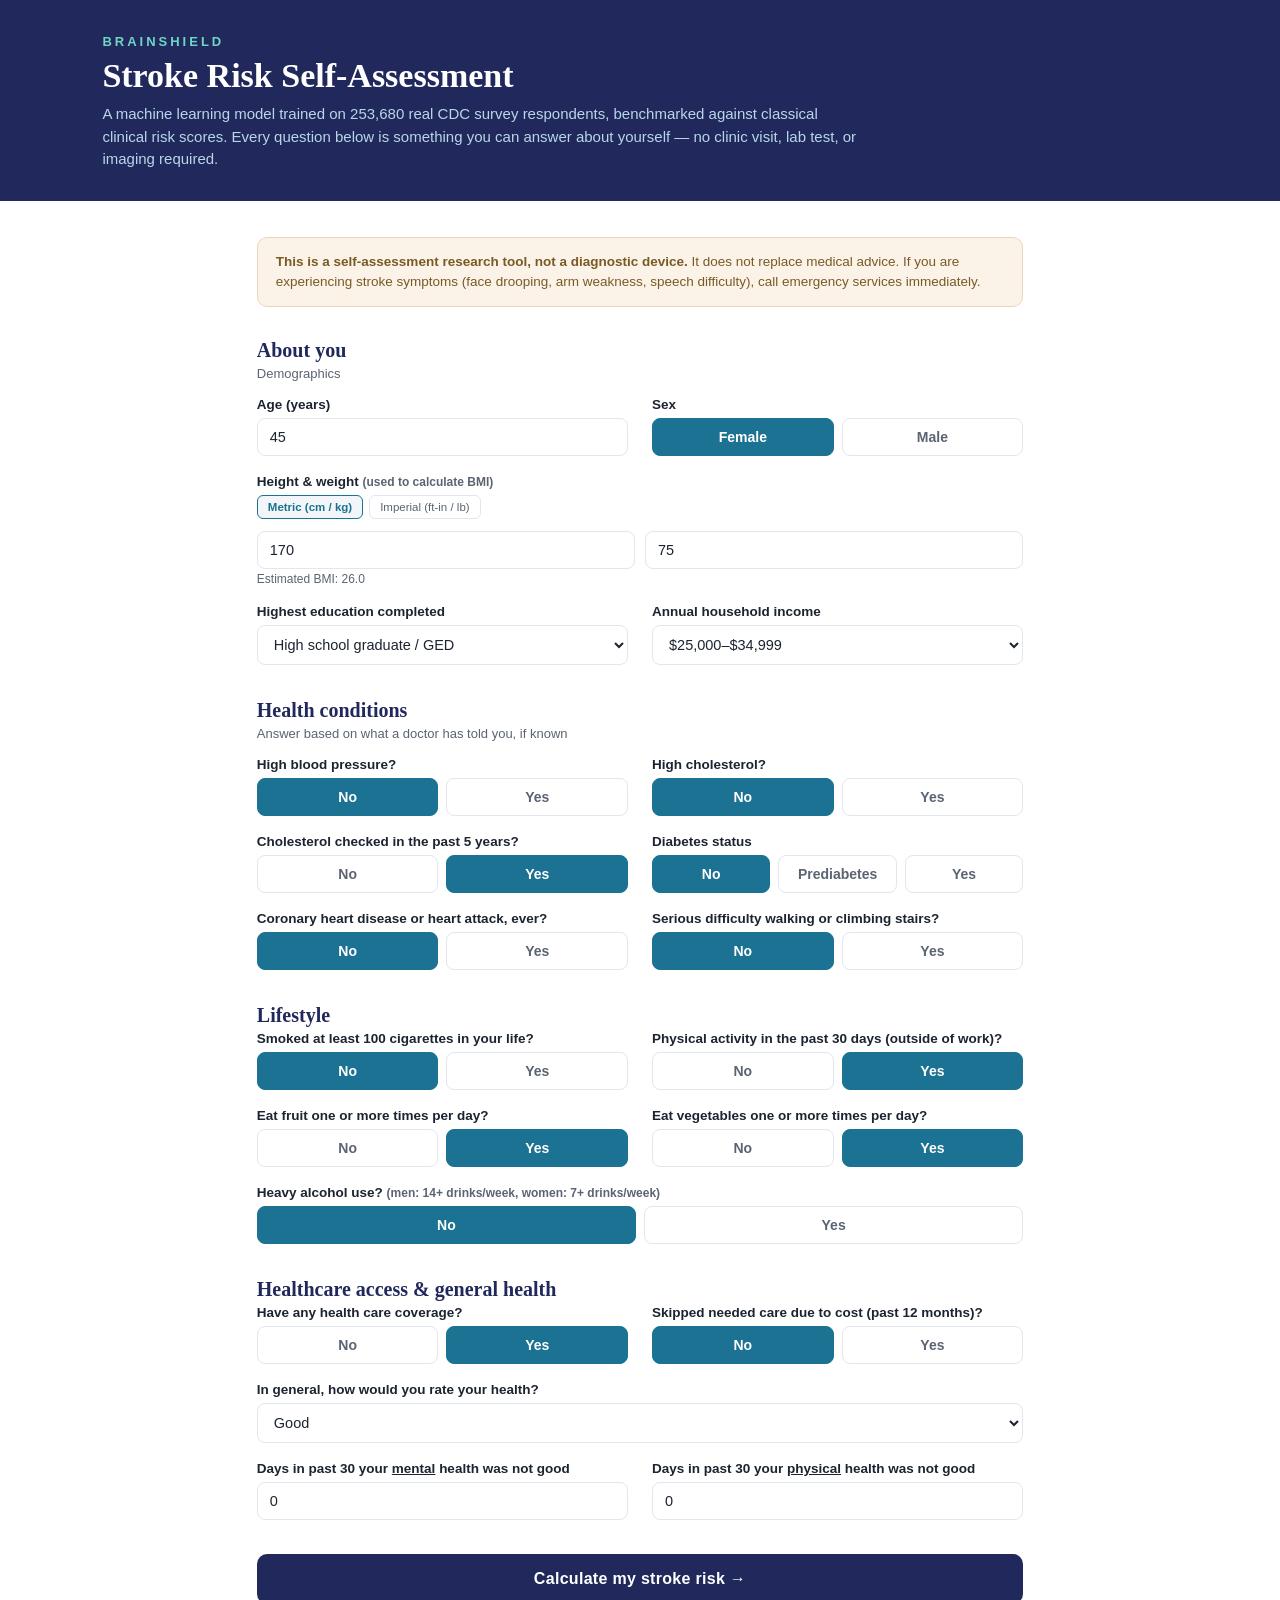
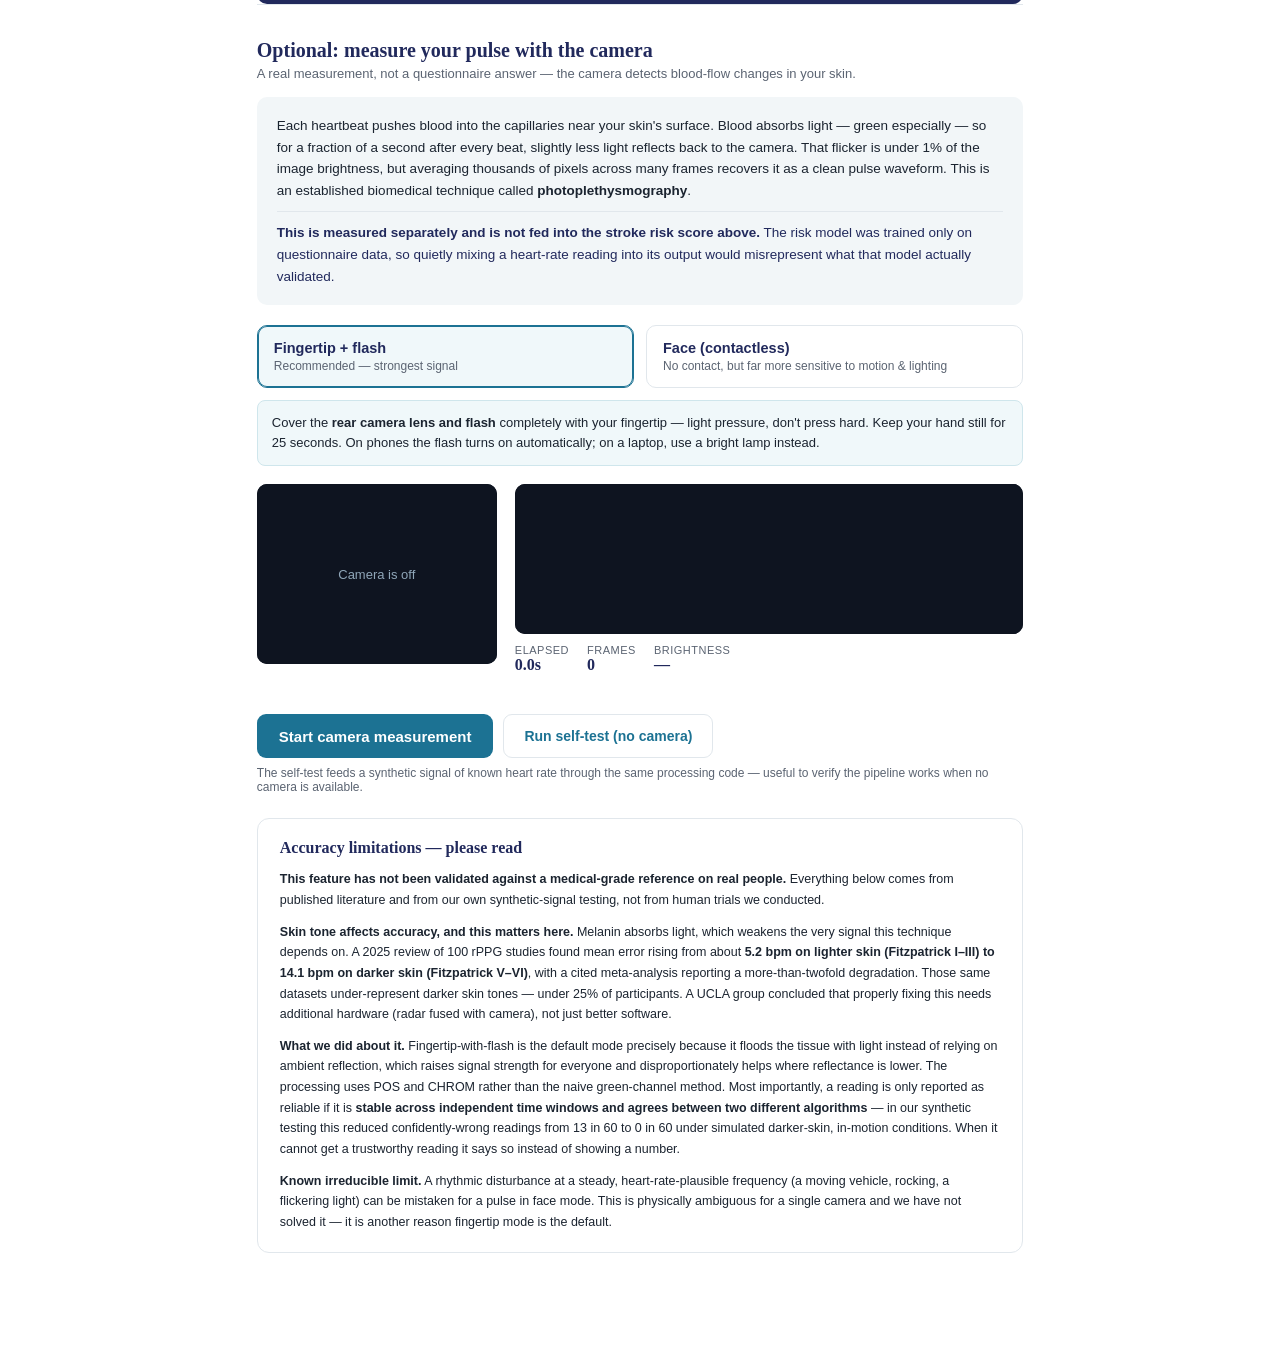
==== index.html @ fa385751 "Add stroke risk model, rPPG pulse measurement, tests and results" ====
<!DOCTYPE html>
<html lang="en">
<head>
<meta charset="UTF-8" />
<meta name="viewport" content="width=device-width, initial-scale=1.0" />
<title>BrainShield — Stroke Risk Self-Assessment</title>
<style>
  :root{
    --navy:#21295C; --blue:#065A82; --teal:#1C7293; --mint:#6FD6C5;
    --ink:#1B2430; --muted:#5B6472; --card:#F2F6F8; --white:#FFFFFF;
    --danger:#B85042; --border:#E1E7EC;
  }
  *{box-sizing:border-box;}
  body{margin:0; font-family: Calibri, "Segoe UI", Arial, sans-serif; background:var(--white); color:var(--ink);}
  header{background:var(--navy); color:var(--white); padding:34px 8vw 30px;}
  header .kicker{color:var(--mint); font-weight:700; letter-spacing:3px; font-size:13px; margin-bottom:8px;}
  header h1{font-family: Cambria, Georgia, serif; font-size:34px; margin:0 0 8px;}
  header p{color:#B9D6E8; font-size:15px; margin:0; max-width:760px; line-height:1.5;}
  main{max-width:920px; margin:0 auto; padding:36px 6vw 80px;}
  .disclaimer{background:#FBF3E8; border:1px solid #E9D6B8; color:#7A5A24; padding:14px 18px; border-radius:10px; font-size:13.5px; margin-bottom:32px; line-height:1.5;}
  .section{margin-bottom:34px;}
  .section h2{font-family: Cambria, Georgia, serif; font-size:20px; color:var(--navy); margin:0 0 4px;}
  .section .sub{color:var(--muted); font-size:13px; margin:0 0 16px;}
  .grid{display:grid; grid-template-columns:1fr 1fr; gap:18px 24px;}
  @media (max-width:640px){ .grid{grid-template-columns:1fr;} }
  .field{display:flex; flex-direction:column; gap:6px;}
  .field.full{grid-column:1 / -1;}
  label{font-size:13.5px; font-weight:700; color:var(--ink);}
  .hint{font-size:12px; color:var(--muted); margin-top:-3px;}
  input[type="number"], select{
    padding:10px 12px; border:1px solid var(--border); border-radius:8px; font-size:14.5px;
    font-family:inherit; color:var(--ink); background:var(--white);
  }
  input[type="number"]:focus, select:focus{ outline:2px solid var(--teal); outline-offset:1px; }
  .toggle{display:flex; gap:8px;}
  .toggle button{
    flex:1; padding:10px 8px; border-radius:8px; border:1px solid var(--border); background:var(--white);
    color:var(--muted); font-family:inherit; font-size:14px; font-weight:700; cursor:pointer;
  }
  .toggle button.active{ background:var(--teal); border-color:var(--teal); color:var(--white); }
  .toggle3 button{flex:1;}
  .unit-toggle{display:flex; gap:6px; margin-bottom:6px;}
  .unit-toggle button{padding:5px 10px; font-size:11.5px; border-radius:6px; border:1px solid var(--border); background:var(--white); color:var(--muted); cursor:pointer; font-family:inherit;}
  .unit-toggle button.active{background:var(--card); border-color:var(--teal); color:var(--teal); font-weight:700;}
  .row2{display:grid; grid-template-columns:1fr 1fr; gap:10px;}
  #submitBtn{
    width:100%; padding:16px; font-size:16px; font-weight:700; color:var(--white);
    background:var(--navy); border:none; border-radius:10px; cursor:pointer; font-family:inherit;
    letter-spacing:0.3px;
  }
  #submitBtn:hover{ background:#161c47; }
  #results{ display:none; margin-top:40px; }
  .result-card{ background:var(--card); border-radius:14px; padding:32px; text-align:center; }
  .result-card .risk-pct{ font-family:Cambria, Georgia, serif; font-size:60px; font-weight:700; color:var(--navy); }
  .result-card .risk-label{ font-size:14px; color:var(--muted); margin-top:-6px; }
  .risk-band{ display:inline-block; margin-top:14px; padding:6px 16px; border-radius:20px; font-size:13px; font-weight:700; }
  .compare{ display:grid; grid-template-columns:1fr 1fr; gap:16px; margin-top:26px; }
  .compare .box{ background:var(--white); border:1px solid var(--border); border-radius:10px; padding:18px; text-align:center; }
  .compare .box .val{ font-family:Cambria, Georgia, serif; font-size:28px; font-weight:700; color:var(--teal); }
  .compare .box.baseline .val{ color:var(--muted); }
  .compare .box .lbl{ font-size:12.5px; color:var(--muted); margin-top:4px; }
  .factors{ margin-top:28px; }
  .factors h3{ font-size:15px; color:var(--navy); margin-bottom:10px; }
  .factor-chip{ display:inline-block; background:var(--white); border:1px solid var(--border); border-radius:20px; padding:6px 14px; margin:0 6px 8px 0; font-size:12.5px; color:var(--ink); }
  .factor-chip.hit{ background:var(--navy); color:var(--white); border-color:var(--navy); }
  footer.note{ margin-top:26px; font-size:12px; color:var(--muted); line-height:1.6; text-align:left; }
  .model-badge{ margin-top:34px; padding:16px 18px; border-radius:10px; background:var(--white); border:1px solid var(--border); font-size:12.5px; color:var(--muted); line-height:1.6; }
  .model-badge b{ color:var(--navy); }
  .pulse-intro{ background:var(--card); border-radius:10px; padding:18px 20px; font-size:13.5px; line-height:1.6; color:var(--ink); margin-bottom:20px; }
  .pulse-intro p{ margin:0 0 10px; }
  .pulse-intro p:last-child{ margin-bottom:0; }
  .pulse-sep{ border-top:1px solid var(--border); padding-top:10px; color:var(--navy); }
  .mode-row{ display:grid; grid-template-columns:1fr 1fr; gap:12px; margin-bottom:12px; }
  @media (max-width:640px){ .mode-row{ grid-template-columns:1fr; } }
  .mode-btn{ text-align:left; padding:14px 16px; border-radius:10px; border:1px solid var(--border); background:var(--white); cursor:pointer; font-family:inherit; display:flex; flex-direction:column; gap:3px; }
  .mode-btn.active{ border-color:var(--teal); background:#F0F8FA; box-shadow:0 0 0 1px var(--teal) inset; }
  .mode-title{ font-size:14.5px; font-weight:700; color:var(--navy); }
  .mode-desc{ font-size:12px; color:var(--muted); }
  .mode-help{ background:#F0F8FA; border:1px solid #CFE6EC; border-radius:8px; padding:12px 14px; font-size:13px; line-height:1.55; color:var(--ink); margin-bottom:18px; }
  .capture-area{ display:grid; grid-template-columns:240px 1fr; gap:18px; align-items:start; margin-bottom:16px; }
  @media (max-width:700px){ .capture-area{ grid-template-columns:1fr; } }
  .cam-wrap{ position:relative; width:100%; aspect-ratio:4/3; background:#0E1420; border-radius:10px; overflow:hidden; }
  #cam{ width:100%; height:100%; object-fit:cover; display:block; }
  .cam-overlay{ position:absolute; inset:0; display:flex; align-items:center; justify-content:center; color:#8FA6B8; font-size:13px; background:#0E1420; }
  .face-guide{ position:absolute; left:50%; top:50%; transform:translate(-50%,-50%); width:58%; height:74%; border:2px dashed rgba(111,214,197,.85); border-radius:50%; display:none; pointer-events:none; }
  .capture-side{ min-width:0; }
  #wave, #resultWave{ width:100%; height:150px; background:#0E1420; border-radius:10px; display:block; }
  #resultWave{ height:160px; }
  .live-row{ display:flex; gap:18px; margin-top:10px; flex-wrap:wrap; }
  .live-stat{ display:flex; flex-direction:column; }
  .live-stat .lbl{ font-size:11px; color:var(--muted); text-transform:uppercase; letter-spacing:.5px; }
  .live-stat .val{ font-size:16px; font-weight:700; color:var(--navy); font-family:Cambria,Georgia,serif; }
  .live-warn{ margin-top:8px; font-size:12.5px; color:#96271C; min-height:16px; }
  .btn-row{ display:flex; gap:10px; flex-wrap:wrap; }
  .btn-primary{ padding:13px 22px; font-size:15px; font-weight:700; color:var(--white); background:var(--teal); border:none; border-radius:9px; cursor:pointer; font-family:inherit; }
  .btn-primary:hover{ background:#155d79; }
  .btn-ghost{ padding:13px 20px; font-size:14px; font-weight:700; color:var(--teal); background:var(--white); border:1px solid var(--border); border-radius:9px; cursor:pointer; font-family:inherit; }
  .pulse-result-card{ display:grid; grid-template-columns:230px 1fr; gap:22px; background:var(--card); border-radius:12px; padding:24px; margin-top:22px; }
  @media (max-width:700px){ .pulse-result-card{ grid-template-columns:1fr; } }
  .pr-main{ text-align:center; }
  .pr-bpm{ font-family:Cambria,Georgia,serif; font-size:56px; font-weight:700; color:var(--navy); line-height:1; }
  .pr-bpm-lbl{ font-size:12.5px; color:var(--muted); margin-top:4px; }
  .quality-badge{ display:inline-block; margin-top:12px; padding:5px 14px; border-radius:20px; font-size:12.5px; font-weight:700; }
  .qual-note{ font-size:12px; color:var(--muted); margin-top:9px; line-height:1.5; }
  .metric-grid{ display:grid; grid-template-columns:1fr 1fr 1fr; gap:12px; margin-top:14px; }
  @media (max-width:640px){ .metric-grid{ grid-template-columns:1fr 1fr; } }
  .metric{ background:var(--white); border:1px solid var(--border); border-radius:8px; padding:10px 12px; display:flex; flex-direction:column; gap:3px; }
  .mlbl{ font-size:11px; color:var(--muted); }
  .mval{ font-size:15px; font-weight:700; color:var(--navy); }
  .exp{ font-size:9.5px; background:#FDF2DC; color:#8A5A00; padding:1px 5px; border-radius:4px; font-weight:700; }
  .no-diagnosis{ margin-top:16px; background:#FBF3E8; border:1px solid #E9D6B8; color:#7A5A24; border-radius:10px; padding:14px 18px; font-size:12.5px; line-height:1.6; }
  .limitation-panel{ margin-top:24px; border:1px solid var(--border); border-radius:12px; padding:20px 22px; background:var(--white); }
  .limitation-panel h3{ font-family:Cambria,Georgia,serif; font-size:16px; color:var(--navy); margin:0 0 12px; }
  .limitation-panel p{ font-size:12.5px; line-height:1.65; color:var(--ink); margin:0 0 11px; }
  .limitation-panel p:last-child{ margin-bottom:0; }

</style>
</head>
<body>
<header>
  <div class="kicker">BRAINSHIELD</div>
  <h1>Stroke Risk Self-Assessment</h1>
  <p>A machine learning model trained on 253,680 real CDC survey respondents, benchmarked against classical clinical risk scores. Every question below is something you can answer about yourself — no clinic visit, lab test, or imaging required.</p>
</header>
<main>
  <div class="disclaimer"><b>This is a self-assessment research tool, not a diagnostic device.</b> It does not replace medical advice. If you are experiencing stroke symptoms (face drooping, arm weakness, speech difficulty), call emergency services immediately.</div>

  <form id="riskForm">

    <div class="section">
      <h2>About you</h2>
      <p class="sub">Demographics</p>
      <div class="grid">
        <div class="field">
          <label>Age (years)</label>
          <input type="number" id="ageYears" min="18" max="99" value="45" required>
        </div>
        <div class="field">
          <label>Sex</label>
          <div class="toggle" data-field="Sex">
            <button type="button" data-value="0" class="active">Female</button>
            <button type="button" data-value="1">Male</button>
          </div>
        </div>
        <div class="field full">
          <label>Height &amp; weight <span class="hint">(used to calculate BMI)</span></label>
          <div class="unit-toggle" id="unitToggle">
            <button type="button" data-unit="metric" class="active">Metric (cm / kg)</button>
            <button type="button" data-unit="imperial">Imperial (ft-in / lb)</button>
          </div>
          <div class="row2" id="metricInputs">
            <input type="number" id="heightCm" placeholder="Height (cm)" value="170" min="120" max="230">
            <input type="number" id="weightKg" placeholder="Weight (kg)" value="75" min="30" max="250">
          </div>
          <div class="row2" id="imperialInputs" style="display:none;">
            <input type="number" id="heightFt" placeholder="Height — feet" value="5" min="3" max="7">
            <input type="number" id="heightIn" placeholder="Height — inches" value="7" min="0" max="11">
          </div>
          <div class="row2" id="imperialWeightRow" style="display:none; margin-top:10px;">
            <input type="number" id="weightLb" placeholder="Weight (lb)" value="165" min="60" max="550">
            <div></div>
          </div>
          <div class="hint" id="bmiPreview">Estimated BMI: —</div>
        </div>
        <div class="field">
          <label>Highest education completed</label>
          <select id="Education">
            <option value="1">Never attended / kindergarten only</option>
            <option value="2">Grades 1–8 (elementary)</option>
            <option value="3">Grades 9–11 (some high school)</option>
            <option value="4" selected>High school graduate / GED</option>
            <option value="5">Some college / technical school</option>
            <option value="6">College graduate (4+ years)</option>
          </select>
        </div>
        <div class="field">
          <label>Annual household income</label>
          <select id="Income">
            <option value="1">Less than $10,000</option>
            <option value="2">$10,000–$14,999</option>
            <option value="3">$15,000–$19,999</option>
            <option value="4">$20,000–$24,999</option>
            <option value="5" selected>$25,000–$34,999</option>
            <option value="6">$35,000–$49,999</option>
            <option value="7">$50,000–$74,999</option>
            <option value="8">$75,000 or more</option>
          </select>
        </div>
      </div>
    </div>

    <div class="section">
      <h2>Health conditions</h2>
      <p class="sub">Answer based on what a doctor has told you, if known</p>
      <div class="grid">
        <div class="field"><label>High blood pressure?</label><div class="toggle" data-field="HighBP"><button type="button" data-value="0" class="active">No</button><button type="button" data-value="1">Yes</button></div></div>
        <div class="field"><label>High cholesterol?</label><div class="toggle" data-field="HighChol"><button type="button" data-value="0" class="active">No</button><button type="button" data-value="1">Yes</button></div></div>
        <div class="field"><label>Cholesterol checked in the past 5 years?</label><div class="toggle" data-field="CholCheck"><button type="button" data-value="0">No</button><button type="button" data-value="1" class="active">Yes</button></div></div>
        <div class="field"><label>Diabetes status</label>
          <div class="toggle toggle3" data-field="Diabetes">
            <button type="button" data-value="0" class="active">No</button>
            <button type="button" data-value="1">Prediabetes</button>
            <button type="button" data-value="2">Yes</button>
          </div>
        </div>
        <div class="field"><label>Coronary heart disease or heart attack, ever?</label><div class="toggle" data-field="HeartDiseaseorAttack"><button type="button" data-value="0" class="active">No</button><button type="button" data-value="1">Yes</button></div></div>
        <div class="field"><label>Serious difficulty walking or climbing stairs?</label><div class="toggle" data-field="DiffWalk"><button type="button" data-value="0" class="active">No</button><button type="button" data-value="1">Yes</button></div></div>
      </div>
    </div>

    <div class="section">
      <h2>Lifestyle</h2>
      <div class="grid">
        <div class="field"><label>Smoked at least 100 cigarettes in your life?</label><div class="toggle" data-field="Smoker"><button type="button" data-value="0" class="active">No</button><button type="button" data-value="1">Yes</button></div></div>
        <div class="field"><label>Physical activity in the past 30 days (outside of work)?</label><div class="toggle" data-field="PhysActivity"><button type="button" data-value="0">No</button><button type="button" data-value="1" class="active">Yes</button></div></div>
        <div class="field"><label>Eat fruit one or more times per day?</label><div class="toggle" data-field="Fruits"><button type="button" data-value="0">No</button><button type="button" data-value="1" class="active">Yes</button></div></div>
        <div class="field"><label>Eat vegetables one or more times per day?</label><div class="toggle" data-field="Veggies"><button type="button" data-value="0">No</button><button type="button" data-value="1" class="active">Yes</button></div></div>
        <div class="field full"><label>Heavy alcohol use? <span class="hint">(men: 14+ drinks/week, women: 7+ drinks/week)</span></label><div class="toggle" data-field="HvyAlcoholConsump"><button type="button" data-value="0" class="active">No</button><button type="button" data-value="1">Yes</button></div></div>
      </div>
    </div>

    <div class="section">
      <h2>Healthcare access &amp; general health</h2>
      <div class="grid">
        <div class="field"><label>Have any health care coverage?</label><div class="toggle" data-field="AnyHealthcare"><button type="button" data-value="0">No</button><button type="button" data-value="1" class="active">Yes</button></div></div>
        <div class="field"><label>Skipped needed care due to cost (past 12 months)?</label><div class="toggle" data-field="NoDocbcCost"><button type="button" data-value="0" class="active">No</button><button type="button" data-value="1">Yes</button></div></div>
        <div class="field full">
          <label>In general, how would you rate your health?</label>
          <select id="GenHlth">
            <option value="1">Excellent</option>
            <option value="2">Very good</option>
            <option value="3" selected>Good</option>
            <option value="4">Fair</option>
            <option value="5">Poor</option>
          </select>
        </div>
        <div class="field"><label>Days in past 30 your <u>mental</u> health was not good</label><input type="number" id="MentHlth" min="0" max="30" value="0"></div>
        <div class="field"><label>Days in past 30 your <u>physical</u> health was not good</label><input type="number" id="PhysHlth" min="0" max="30" value="0"></div>
      </div>
    </div>

    <button type="submit" id="submitBtn">Calculate my stroke risk →</button>
  </form>

  <div class="section" id="pulseSection" style="border-top:1px solid var(--border); padding-top:34px;">
    <h2>Optional: measure your pulse with the camera</h2>
    <p class="sub">A real measurement, not a questionnaire answer — the camera detects blood-flow changes in your skin.</p>

    <div class="pulse-intro">
      <p>Each heartbeat pushes blood into the capillaries near your skin's surface. Blood absorbs light — green especially — so for a fraction of a second after every beat, slightly less light reflects back to the camera. That flicker is under 1% of the image brightness, but averaging thousands of pixels across many frames recovers it as a clean pulse waveform. This is an established biomedical technique called <b>photoplethysmography</b>.</p>
      <p class="pulse-sep"><b>This is measured separately and is not fed into the stroke risk score above.</b> The risk model was trained only on questionnaire data, so quietly mixing a heart-rate reading into its output would misrepresent what that model actually validated.</p>
    </div>

    <div class="mode-row">
      <button type="button" class="mode-btn active" data-mode="finger">
        <span class="mode-title">Fingertip + flash</span>
        <span class="mode-desc">Recommended — strongest signal</span>
      </button>
      <button type="button" class="mode-btn" data-mode="face">
        <span class="mode-title">Face (contactless)</span>
        <span class="mode-desc">No contact, but far more sensitive to motion &amp; lighting</span>
      </button>
    </div>

    <div class="mode-help" id="modeHelp">
      Cover the <b>rear camera lens and flash</b> completely with your fingertip — light pressure, don't press hard. Keep your hand still for 25 seconds. On phones the flash turns on automatically; on a laptop, use a bright lamp instead.
    </div>

    <div class="capture-area" id="captureArea">
      <div class="cam-wrap">
        <video id="cam" playsinline muted></video>
        <div class="face-guide" id="faceGuide"></div>
        <div class="cam-overlay" id="camOverlay">Camera is off</div>
      </div>
      <div class="capture-side">
        <canvas id="wave" width="600" height="150"></canvas>
        <div class="live-row">
          <div class="live-stat"><span class="lbl">Elapsed</span><span class="val" id="elapsed">0.0s</span></div>
          <div class="live-stat"><span class="lbl">Frames</span><span class="val" id="frameCount">0</span></div>
          <div class="live-stat"><span class="lbl">Brightness</span><span class="val" id="lumaVal">—</span></div>
        </div>
        <div class="live-warn" id="liveWarn"></div>
      </div>
    </div>

    <div class="btn-row">
      <button type="button" id="startPulse" class="btn-primary">Start camera measurement</button>
      <button type="button" id="stopPulse" class="btn-ghost" style="display:none;">Cancel</button>
      <button type="button" id="selfTest" class="btn-ghost">Run self-test (no camera)</button>
    </div>
    <div class="hint" style="margin-top:8px;">The self-test feeds a synthetic signal of known heart rate through the same processing code — useful to verify the pipeline works when no camera is available.</div>

    <div id="pulseResults" style="display:none;">
      <div class="pulse-result-card">
        <div class="pr-main">
          <div class="pr-bpm" id="bpmVal">—</div>
          <div class="pr-bpm-lbl">beats per minute</div>
          <div class="quality-badge" id="qualBadge"></div>
          <div class="qual-note" id="qualNote"></div>
        </div>
        <div class="pr-detail">
          <canvas id="resultWave" width="640" height="160"></canvas>
          <div class="metric-grid">
            <div class="metric"><span class="mlbl">Signal-to-noise</span><span class="mval" id="snrVal">—</span></div>
            <div class="metric"><span class="mlbl">Stability across windows</span><span class="mval" id="stabVal">—</span></div>
            <div class="metric"><span class="mlbl">Method used</span><span class="mval" id="methodVal">—</span></div>
            <div class="metric"><span class="mlbl">Beats detected</span><span class="mval" id="beatsVal">—</span></div>
            <div class="metric"><span class="mlbl">SDNN <span class="exp">experimental</span></span><span class="mval" id="sdnnVal">—</span></div>
            <div class="metric"><span class="mlbl">RMSSD <span class="exp">experimental</span></span><span class="mval" id="rmssdVal">—</span></div>
          </div>
        </div>
      </div>

      <div class="no-diagnosis">
        <b>What this is not.</b> SDNN and RMSSD are raw beat-to-beat variability numbers, shown for transparency. They are <b>not</b> an arrhythmia or atrial-fibrillation test. Published camera-based AF detection reaching ~97% accuracy used a classifier trained and validated against ECG-confirmed diagnoses in hundreds of patients; nothing of that kind has been built or validated here, and variability has many benign causes including breathing, movement and caffeine.
      </div>
    </div>

    <div class="limitation-panel">
      <h3>Accuracy limitations — please read</h3>
      <p><b>This feature has not been validated against a medical-grade reference on real people.</b> Everything below comes from published literature and from our own synthetic-signal testing, not from human trials we conducted.</p>
      <p><b>Skin tone affects accuracy, and this matters here.</b> Melanin absorbs light, which weakens the very signal this technique depends on. A 2025 review of 100 rPPG studies found mean error rising from about <b>5.2 bpm on lighter skin (Fitzpatrick I–III) to 14.1 bpm on darker skin (Fitzpatrick V–VI)</b>, with a cited meta-analysis reporting a more-than-twofold degradation. Those same datasets under-represent darker skin tones — under 25% of participants. A UCLA group concluded that properly fixing this needs additional hardware (radar fused with camera), not just better software.</p>
      <p><b>What we did about it.</b> Fingertip-with-flash is the default mode precisely because it floods the tissue with light instead of relying on ambient reflection, which raises signal strength for everyone and disproportionately helps where reflectance is lower. The processing uses POS and CHROM rather than the naive green-channel method. Most importantly, a reading is only reported as reliable if it is <b>stable across independent time windows and agrees between two different algorithms</b> — in our synthetic testing this reduced confidently-wrong readings from 13 in 60 to 0 in 60 under simulated darker-skin, in-motion conditions. When it cannot get a trustworthy reading it says so instead of showing a number.</p>
      <p><b>Known irreducible limit.</b> A rhythmic disturbance at a steady, heart-rate-plausible frequency (a moving vehicle, rocking, a flickering light) can be mistaken for a pulse in face mode. This is physically ambiguous for a single camera and we have not solved it — it is another reason fingertip mode is the default.</p>
    </div>
  </div>


  <div id="results">
    <div class="result-card">
      <div class="risk-pct" id="riskPct">—</div>
      <div class="risk-label">estimated 5-year self-reported stroke risk</div>
      <div class="risk-band" id="riskBand"></div>

      <div class="compare">
        <div class="box baseline">
          <div class="val" id="baselineVal">—</div>
          <div class="lbl">Classical-score-style estimate<br>(Framingham/QRISK-type model)</div>
        </div>
        <div class="box">
          <div class="val" id="mlVal">—</div>
          <div class="lbl">BrainShield ML estimate<br>(calibrated, this study's model)</div>
        </div>
      </div>

      <div class="factors">
        <h3>Factors most associated with elevated risk in this model</h3>
        <div id="factorChips"></div>
      </div>
    </div>

    <div class="model-badge">
      <b>About this estimate:</b> Generated entirely in your browser — no data was sent anywhere. Model: XGBoost, isotonic-calibrated, trained and validated on CDC BRFSS 2015 (n=253,680). Test-set performance: AUROC 0.828 (95% CI 0.819–0.836) vs. 0.789 for the classical-score baseline shown above, a statistically significant improvement. This tool reflects a cross-sectional self-report association, not a clinically confirmed prospective risk calculation — see the accompanying paper for full methodology and limitations.
    </div>

    <footer class="note">BrainShield v1 — research prototype. Not for clinical use.</footer>
  </div>
</main>

<script>
const MODEL = {"feature_order": ["HeartDiseaseorAttack", "HighBP", "HighChol", "CholCheck", "BMI", "Smoker", "Diabetes", "PhysActivity", "Fruits", "Veggies", "HvyAlcoholConsump", "AnyHealthcare", "NoDocbcCost", "GenHlth", "MentHlth", "PhysHlth", "DiffWalk", "Sex", "Age", "Education", "Income"], "n_trees": 400, "base_margin": -3.1632220045563435, "trees": [{"nodeid": 0, "depth": 0, "split": "HeartDiseaseorAttack", "split_condition": 1, "yes": 1, "no": 2, "missing": 2, "children": [{"nodeid": 1, "depth": 1, "split": "DiffWalk", "split_condition": 1, "yes": 3, "no": 4, "missing": 4, "children": [{"nodeid": 3, "depth": 2, "split": "Age", "split_condition": 11, "yes": 7, "no": 8, "missing": 8, "children": [{"nodeid": 7, "depth": 3, "split": "GenHlth", "split_condition": 4, "yes": 15, "no": 16, "missing": 16, "children": [{"nodeid": 15, "depth": 4, "split": "Age", "split_condition": 9, "yes": 31, "no": 32, "missing": 32, "children": [{"nodeid": 31, "leaf": -0.0428855903}, {"nodeid": 32, "leaf": -0.0282339733}]}, {"nodeid": 16, "depth": 4, "split": "Age", "split_condition": 9, "yes": 33, "no": 34, "missing": 34, "children": [{"nodeid": 33, "leaf": -0.0154252695}, {"nodeid": 34, "leaf": 0.0288647655}]}]}, {"nodeid": 8, "depth": 3, "split": "GenHlth", "split_condition": 3, "yes": 17, "no": 18, "missing": 18, "children": [{"nodeid": 17, "depth": 4, "split": "Diabetes", "split_condition": 1, "yes": 35, "no": 36, "missing": 36, "children": [{"nodeid": 35, "leaf": -0.0137620447}, {"nodeid": 36, "leaf": 0.017558651}]}, {"nodeid": 18, "depth": 4, "split": "GenHlth", "split_condition": 4, "yes": 37, "no": 38, "missing": 38, "children": [{"nodeid": 37, "leaf": 0.0192328338}, {"nodeid": 38, "leaf": 0.062060874}]}]}]}, {"nodeid": 4, "depth": 2, "split": "GenHlth", "split_condition": 4, "yes": 9, "no": 10, "missing": 10, "children": [{"nodeid": 9, "depth": 3, "split": "Age", "split_condition": 12, "yes": 19, "no": 20, "missing": 20, "children": [{"nodeid": 19, "depth": 4, "split": "Income", "split_condition": 6, "yes": 39, "no": 40, "missing": 40, "children": [{"nodeid": 39, "leaf": 0.0249690115}, {"nodeid": 40, "leaf": -0.003421342}]}, {"nodeid": 20, "depth": 4, "split": "GenHlth", "split_condition": 3, "yes": 41, "no": 42, "missing": 42, "children": [{"nodeid": 41, "leaf": 0.0373855606}, {"nodeid": 42, "leaf": 0.0661002994}]}]}, {"nodeid": 10, "depth": 3, "split": "Age", "split_condition": 11, "yes": 21, "no": 22, "missing": 22, "children": [{"nodeid": 21, "depth": 4, "split": "Diabetes", "split_condition": 2, "yes": 43, "no": 44, "missing": 44, "children": [{"nodeid": 43, "leaf": 0.0529335402}, {"nodeid": 44, "leaf": 0.0861005113}]}, {"nodeid": 22, "depth": 4, "split": "BMI", "split_condition": 24, "yes": 45, "no": 46, "missing": 46, "children": [{"nodeid": 45, "leaf": 0.189805284}, {"nodeid": 46, "leaf": 0.10690929}]}]}]}]}, {"nodeid": 2, "depth": 1, "split": "DiffWalk", "split_condition": 1, "yes": 5, "no": 6, "missing": 6, "children": [{"nodeid": 5, "depth": 2, "split": "GenHlth", "split_condition": 4, "yes": 11, "no": 12, "missing": 12, "children": [{"nodeid": 11, "depth": 3, "split": "Income", "split_condition": 5, "yes": 23, "no": 24, "missing": 24, "children": [{"nodeid": 23, "depth": 4, "split": "GenHlth", "split_condition": 3, "yes": 47, "no": 48, "missing": 48, "children": [{"nodeid": 47, "leaf": 0.0422643125}, {"nodeid": 48, "leaf": 0.169107229}]}, {"nodeid": 24, "depth": 4, "split": "Age", "split_condition": 12, "yes": 49, "no": 50, "missing": 50, "children": [{"nodeid": 49, "leaf": 0.0337615535}, {"nodeid": 50, "leaf": 0.0892503932}]}]}, {"nodeid": 12, "depth": 3, "split": "BMI", "split_condition": 29, "yes": 25, "no": 26, "missing": 26, "children": [{"nodeid": 25, "depth": 4, "split": "Age", "split_condition": 9, "yes": 51, "no": 52, "missing": 52, "children": [{"nodeid": 51, "leaf": 0.104169689}, {"nodeid": 52, "leaf": 0.213356093}]}, {"nodeid": 26, "depth": 4, "split": "Income", "split_condition": 5, "yes": 53, "no": 54, "missing": 54, "children": [{"nodeid": 53, "leaf": 0.176488772}, {"nodeid": 54, "leaf": 0.0833649114}]}]}]}, {"nodeid": 6, "depth": 2, "split": "GenHlth", "split_condition": 5, "yes": 13, "no": 14, "missing": 14, "children": [{"nodeid": 13, "depth": 3, "split": "Income", "split_condition": 6, "yes": 27, "no": 28, "missing": 28, "children": [{"nodeid": 27, "depth": 4, "split": "BMI", "split_condition": 29, "yes": 55, "no": 56, "missing": 56, "children": [{"nodeid": 55, "leaf": 0.289234132}, {"nodeid": 56, "leaf": 0.219374329}]}, {"nodeid": 28, "depth": 4, "split": "BMI", "split_condition": 29, "yes": 57, "no": 58, "missing": 58, "children": [{"nodeid": 57, "leaf": 0.209561989}, {"nodeid": 58, "leaf": 0.136348352}]}]}, {"nodeid": 14, "depth": 3, "split": "BMI", "split_condition": 54, "yes": 29, "no": 30, "missing": 30, "children": [{"nodeid": 29, "depth": 4, "split": "Diabetes", "split_condition": 2, "yes": 59, "no": 60, "missing": 60, "children": [{"nodeid": 59, "leaf": 0.273812443}, {"nodeid": 60, "leaf": 0.365919828}]}, {"nodeid": 30, "leaf": -0.00136447512}]}]}]}]}, {"nodeid": 0, "depth": 0, "split": "DiffWalk", "split_condition": 1, "yes": 1, "no": 2, "missing": 2, "children": [{"nodeid": 1, "depth": 1, "split": "Age", "split_condition": 10, "yes": 3, "no": 4, "missing": 4, "children": [{"nodeid": 3, "depth": 2, "split": "GenHlth", "split_condition": 4, "yes": 7, "no": 8, "missing": 8, "children": [{"nodeid": 7, "depth": 3, "split": "HighBP", "split_condition": 1, "yes": 15, "no": 16, "missing": 16, "children": [{"nodeid": 15, "depth": 4, "split": "Age", "split_condition": 6, "yes": 31, "no": 32, "missing": 32, "children": [{"nodeid": 31, "leaf": -0.0475969017}, {"nodeid": 32, "leaf": -0.0412389599}]}, {"nodeid": 16, "depth": 4, "split": "Income", "split_condition": 4, "yes": 33, "no": 34, "missing": 34, "children": [{"nodeid": 33, "leaf": 0.0213294141}, {"nodeid": 34, "leaf": -0.0272990018}]}]}, {"nodeid": 8, "depth": 3, "split": "HighBP", "split_condition": 1, "yes": 17, "no": 18, "missing": 18, "children": [{"nodeid": 17, "depth": 4, "split": "PhysHlth", "split_condition": 3, "yes": 35, "no": 36, "missing": 36, "children": [{"nodeid": 35, "leaf": -0.0397382565}, {"nodeid": 36, "leaf": 0.00371060567}]}, {"nodeid": 18, "depth": 4, "split": "Income", "split_condition": 5, "yes": 37, "no": 38, "missing": 38, "children": [{"nodeid": 37, "leaf": 0.066454716}, {"nodeid": 38, "leaf": 0.00658727949}]}]}]}, {"nodeid": 4, "depth": 2, "split": "GenHlth", "split_condition": 4, "yes": 9, "no": 10, "missing": 10, "children": [{"nodeid": 9, "depth": 3, "split": "GenHlth", "split_condition": 3, "yes": 19, "no": 20, "missing": 20, "children": [{"nodeid": 19, "depth": 4, "split": "Age", "split_condition": 12, "yes": 39, "no": 40, "missing": 40, "children": [{"nodeid": 39, "leaf": -0.0240239892}, {"nodeid": 40, "leaf": 0.00807221979}]}, {"nodeid": 20, "depth": 4, "split": "HighChol", "split_condition": 1, "yes": 41, "no": 42, "missing": 42, "children": [{"nodeid": 41, "leaf": 0.0080995271}, {"nodeid": 42, "leaf": 0.0363876335}]}]}, {"nodeid": 10, "depth": 3, "split": "HighChol", "split_condition": 1, "yes": 21, "no": 22, "missing": 22, "children": [{"nodeid": 21, "depth": 4, "split": "Age", "split_condition": 12, "yes": 43, "no": 44, "missing": 44, "children": [{"nodeid": 43, "leaf": 0.0321591869}, {"nodeid": 44, "leaf": 0.0834759101}]}, {"nodeid": 22, "depth": 4, "split": "GenHlth", "split_condition": 5, "yes": 45, "no": 46, "missing": 46, "children": [{"nodeid": 45, "leaf": 0.086965248}, {"nodeid": 46, "leaf": 0.149334595}]}]}]}]}, {"nodeid": 2, "depth": 1, "split": "GenHlth", "split_condition": 4, "yes": 5, "no": 6, "missing": 6, "children": [{"nodeid": 5, "depth": 2, "split": "HighBP", "split_condition": 1, "yes": 11, "no": 12, "missing": 12, "children": [{"nodeid": 11, "depth": 3, "split": "Age", "split_condition": 10, "yes": 23, "no": 24, "missing": 24, "children": [{"nodeid": 23, "depth": 4, "split": "GenHlth", "split_condition": 3, "yes": 47, "no": 48, "missing": 48, "children": [{"nodeid": 47, "leaf": -0.0293143373}, {"nodeid": 48, "leaf": -0.00166900642}]}, {"nodeid": 24, "depth": 4, "split": "Income", "split_condition": 7, "yes": 49, "no": 50, "missing": 50, "children": [{"nodeid": 49, "leaf": 0.0459018499}, {"nodeid": 50, "leaf": 1.65064466e-05}]}]}, {"nodeid": 12, "depth": 3, "split": "Income", "split_condition": 4, "yes": 25, "no": 26, "missing": 26, "children": [{"nodeid": 25, "depth": 4, "split": "Age", "split_condition": 9, "yes": 51, "no": 52, "missing": 52, "children": [{"nodeid": 51, "leaf": 0.0574473217}, {"nodeid": 52, "leaf": 0.11200022}]}, {"nodeid": 26, "depth": 4, "split": "Age", "split_condition": 13, "yes": 53, "no": 54, "missing": 54, "children": [{"nodeid": 53, "leaf": 0.0374231562}, {"nodeid": 54, "leaf": 0.0907101035}]}]}]}, {"nodeid": 6, "depth": 2, "split": "HighBP", "split_condition": 1, "yes": 13, "no": 14, "missing": 14, "children": [{"nodeid": 13, "depth": 3, "split": "Age", "split_condition": 8, "yes": 27, "no": 28, "missing": 28, "children": [{"nodeid": 27, "depth": 4, "split": "HighChol", "split_condition": 1, "yes": 55, "no": 56, "missing": 56, "children": [{"nodeid": 55, "leaf": 0.0153693184}, {"nodeid": 56, "leaf": 0.0426312201}]}, {"nodeid": 28, "depth": 4, "split": "Income", "split_condition": 6, "yes": 57, "no": 58, "missing": 58, "children": [{"nodeid": 57, "leaf": 0.0898534283}, {"nodeid": 58, "leaf": 0.0501114838}]}]}, {"nodeid": 14, "depth": 3, "split": "HighChol", "split_condition": 1, "yes": 29, "no": 30, "missing": 30, "children": [{"nodeid": 29, "depth": 4, "split": "Age", "split_condition": 11, "yes": 59, "no": 60, "missing": 60, "children": [{"nodeid": 59, "leaf": 0.0719501376}, {"nodeid": 60, "leaf": 0.130718201}]}, {"nodeid": 30, "depth": 4, "split": "GenHlth", "split_condition": 5, "yes": 61, "no": 62, "missing": 62, "children": [{"nodeid": 61, "leaf": 0.128144562}, {"nodeid": 62, "leaf": 0.186515406}]}]}]}]}]}, {"nodeid": 0, "depth": 0, "split": "DiffWalk", "split_condition": 1, "yes": 1, "no": 2, "missing": 2, "children": [{"nodeid": 1, "depth": 1, "split": "HighBP", "split_condition": 1, "yes": 3, "no": 4, "missing": 4, "children": [{"nodeid": 3, "depth": 2, "split": "Age", "split_condition": 12, "yes": 7, "no": 8, "missing": 8, "children": [{"nodeid": 7, "depth": 3, "split": "GenHlth", "split_condition": 4, "yes": 15, "no": 16, "missing": 16, "children": [{"nodeid": 15, "depth": 4, "split": "Age", "split_condition": 10, "yes": 31, "no": 32, "missing": 32, "children": [{"nodeid": 31, "leaf": -0.0439640246}, {"nodeid": 32, "leaf": -0.0271883402}]}, {"nodeid": 16, "depth": 4, "split": "PhysHlth", "split_condition": 19, "yes": 33, "no": 34, "missing": 34, "children": [{"nodeid": 33, "leaf": -0.0191895124}, {"nodeid": 34, "leaf": 0.0366983674}]}]}, {"nodeid": 8, "depth": 3, "split": "GenHlth", "split_condition": 3, "yes": 17, "no": 18, "missing": 18, "children": [{"nodeid": 17, "depth": 4, "split": "MentHlth", "split_condition": 1, "yes": 35, "no": 36, "missing": 36, "children": [{"nodeid": 35, "leaf": -0.0151268337}, {"nodeid": 36, "leaf": 0.0125152962}]}, {"nodeid": 18, "depth": 4, "split": "PhysHlth", "split_condition": 6, "yes": 37, "no": 38, "missing": 38, "children": [{"nodeid": 37, "leaf": 0.0255734604}, {"nodeid": 38, "leaf": 0.0886273608}]}]}]}, {"nodeid": 4, "depth": 2, "split": "GenHlth", "split_condition": 4, "yes": 9, "no": 10, "missing": 10, "children": [{"nodeid": 9, "depth": 3, "split": "Age", "split_condition": 11, "yes": 19, "no": 20, "missing": 20, "children": [{"nodeid": 19, "depth": 4, "split": "Income", "split_condition": 4, "yes": 39, "no": 40, "missing": 40, "children": [{"nodeid": 39, "leaf": 0.0254589319}, {"nodeid": 40, "leaf": -0.0214068126}]}, {"nodeid": 20, "depth": 4, "split": "PhysHlth", "split_condition": 5, "yes": 41, "no": 42, "missing": 42, "children": [{"nodeid": 41, "leaf": 0.0187577214}, {"nodeid": 42, "leaf": 0.0622984953}]}]}, {"nodeid": 10, "depth": 3, "split": "Age", "split_condition": 9, "yes": 21, "no": 22, "missing": 22, "children": [{"nodeid": 21, "depth": 4, "split": "Income", "split_condition": 5, "yes": 43, "no": 44, "missing": 44, "children": [{"nodeid": 43, "leaf": 0.0497498326}, {"nodeid": 44, "leaf": -0.00350089814}]}, {"nodeid": 22, "depth": 4, "split": "PhysHlth", "split_condition": 11, "yes": 45, "no": 46, "missing": 46, "children": [{"nodeid": 45, "leaf": 0.0682959184}, {"nodeid": 46, "leaf": 0.10709729}]}]}]}]}, {"nodeid": 2, "depth": 1, "split": "GenHlth", "split_condition": 4, "yes": 5, "no": 6, "missing": 6, "children": [{"nodeid": 5, "depth": 2, "split": "HighBP", "split_condition": 1, "yes": 11, "no": 12, "missing": 12, "children": [{"nodeid": 11, "depth": 3, "split": "Age", "split_condition": 8, "yes": 23, "no": 24, "missing": 24, "children": [{"nodeid": 23, "depth": 4, "split": "GenHlth", "split_condition": 3, "yes": 47, "no": 48, "missing": 48, "children": [{"nodeid": 47, "leaf": -0.0393687002}, {"nodeid": 48, "leaf": -0.0132977786}]}, {"nodeid": 24, "depth": 4, "split": "Diabetes", "split_condition": 2, "yes": 49, "no": 50, "missing": 50, "children": [{"nodeid": 49, "leaf": 0.013764468}, {"nodeid": 50, "leaf": 0.0688814223}]}]}, {"nodeid": 12, "depth": 3, "split": "Income", "split_condition": 4, "yes": 25, "no": 26, "missing": 26, "children": [{"nodeid": 25, "depth": 4, "split": "Age", "split_condition": 9, "yes": 51, "no": 52, "missing": 52, "children": [{"nodeid": 51, "leaf": 0.0609965213}, {"nodeid": 52, "leaf": 0.100446396}]}, {"nodeid": 26, "depth": 4, "split": "Education", "split_condition": 4, "yes": 53, "no": 54, "missing": 54, "children": [{"nodeid": 53, "leaf": 0.114459418}, {"nodeid": 54, "leaf": 0.0424700193}]}]}]}, {"nodeid": 6, "depth": 2, "split": "HighChol", "split_condition": 1, "yes": 13, "no": 14, "missing": 14, "children": [{"nodeid": 13, "depth": 3, "split": "Age", "split_condition": 12, "yes": 27, "no": 28, "missing": 28, "children": [{"nodeid": 27, "depth": 4, "split": "HighBP", "split_condition": 1, "yes": 55, "no": 56, "missing": 56, "children": [{"nodeid": 55, "leaf": 0.0309586879}, {"nodeid": 56, "leaf": 0.0666934475}]}, {"nodeid": 28, "depth": 4, "split": "HighBP", "split_condition": 1, "yes": 57, "no": 58, "missing": 58, "children": [{"nodeid": 57, "leaf": 0.0744117275}, {"nodeid": 58, "leaf": 0.125362501}]}]}, {"nodeid": 14, "depth": 3, "split": "HighBP", "split_condition": 1, "yes": 29, "no": 30, "missing": 30, "children": [{"nodeid": 29, "depth": 4, "split": "Age", "split_condition": 8, "yes": 59, "no": 60, "missing": 60, "children": [{"nodeid": 59, "leaf": 0.0407627784}, {"nodeid": 60, "leaf": 0.0904238522}]}, {"nodeid": 30, "depth": 4, "split": "GenHlth", "split_condition": 5, "yes": 61, "no": 62, "missing": 62, "children": [{"nodeid": 61, "leaf": 0.109517209}, {"nodeid": 62, "leaf": 0.152350828}]}]}]}]}]}, {"nodeid": 0, "depth": 0, "split": "HeartDiseaseorAttack", "split_condition": 1, "yes": 1, "no": 2, "missing": 2, "children": [{"nodeid": 1, "depth": 1, "split": "DiffWalk", "split_condition": 1, "yes": 3, "no": 4, "missing": 4, "children": [{"nodeid": 3, "depth": 2, "split": "HighBP", "split_condition": 1, "yes": 7, "no": 8, "missing": 8, "children": [{"nodeid": 7, "depth": 3, "split": "Age", "split_condition": 11, "yes": 15, "no": 16, "missing": 16, "children": [{"nodeid": 15, "depth": 4, "split": "PhysHlth", "split_condition": 20, "yes": 31, "no": 32, "missing": 32, "children": [{"nodeid": 31, "leaf": -0.0425259285}, {"nodeid": 32, "leaf": -0.0129293073}]}, {"nodeid": 16, "depth": 4, "split": "PhysHlth", "split_condition": 4, "yes": 33, "no": 34, "missing": 34, "children": [{"nodeid": 33, "leaf": -0.0186850354}, {"nodeid": 34, "leaf": 0.00845088996}]}]}, {"nodeid": 8, "depth": 3, "split": "Age", "split_condition": 11, "yes": 17, "no": 18, "missing": 18, "children": [{"nodeid": 17, "depth": 4, "split": "Income", "split_condition": 6, "yes": 35, "no": 36, "missing": 36, "children": [{"nodeid": 35, "leaf": 0.006670353}, {"nodeid": 36, "leaf": -0.0256947428}]}, {"nodeid": 18, "depth": 4, "split": "HighChol", "split_condition": 1, "yes": 37, "no": 38, "missing": 38, "children": [{"nodeid": 37, "leaf": 0.00338725303}, {"nodeid": 38, "leaf": 0.0292814858}]}]}]}, {"nodeid": 4, "depth": 2, "split": "HighBP", "split_condition": 1, "yes": 9, "no": 10, "missing": 10, "children": [{"nodeid": 9, "depth": 3, "split": "PhysHlth", "split_condition": 26, "yes": 19, "no": 20, "missing": 20, "children": [{"nodeid": 19, "depth": 4, "split": "Age", "split_condition": 8, "yes": 39, "no": 40, "missing": 40, "children": [{"nodeid": 39, "leaf": -0.0161498617}, {"nodeid": 40, "leaf": 0.0141726835}]}, {"nodeid": 20, "depth": 4, "split": "MentHlth", "split_condition": 19, "yes": 41, "no": 42, "missing": 42, "children": [{"nodeid": 41, "leaf": 0.0231973808}, {"nodeid": 42, "leaf": 0.052859664}]}]}, {"nodeid": 10, "depth": 3, "split": "Income", "split_condition": 5, "yes": 21, "no": 22, "missing": 22, "children": [{"nodeid": 21, "depth": 4, "split": "Age", "split_condition": 7, "yes": 43, "no": 44, "missing": 44, "children": [{"nodeid": 43, "leaf": 0.0207240097}, {"nodeid": 44, "leaf": 0.068006739}]}, {"nodeid": 22, "depth": 4, "split": "Age", "split_condition": 11, "yes": 45, "no": 46, "missing": 46, "children": [{"nodeid": 45, "leaf": 0.0143142138}, {"nodeid": 46, "leaf": 0.0553853214}]}]}]}]}, {"nodeid": 2, "depth": 1, "split": "DiffWalk", "split_condition": 1, "yes": 5, "no": 6, "missing": 6, "children": [{"nodeid": 5, "depth": 2, "split": "Income", "split_condition": 5, "yes": 11, "no": 12, "missing": 12, "children": [{"nodeid": 11, "depth": 3, "split": "PhysHlth", "split_condition": 15, "yes": 23, "no": 24, "missing": 24, "children": [{"nodeid": 23, "depth": 4, "split": "Income", "split_condition": 3, "yes": 47, "no": 48, "missing": 48, "children": [{"nodeid": 47, "leaf": 0.124488927}, {"nodeid": 48, "leaf": 0.0828848183}]}, {"nodeid": 24, "depth": 4, "split": "Education", "split_condition": 3, "yes": 49, "no": 50, "missing": 50, "children": [{"nodeid": 49, "leaf": 0.044523295}, {"nodeid": 50, "leaf": 0.198811322}]}]}, {"nodeid": 12, "depth": 3, "split": "Income", "split_condition": 7, "yes": 25, "no": 26, "missing": 26, "children": [{"nodeid": 25, "depth": 4, "split": "Age", "split_condition": 8, "yes": 51, "no": 52, "missing": 52, "children": [{"nodeid": 51, "leaf": 0.130495593}, {"nodeid": 52, "leaf": 0.0724484101}]}, {"nodeid": 26, "depth": 4, "split": "Age", "split_condition": 12, "yes": 53, "no": 54, "missing": 54, "children": [{"nodeid": 53, "leaf": 0.0343112014}, {"nodeid": 54, "leaf": 0.0767549202}]}]}]}, {"nodeid": 6, "depth": 2, "split": "Income", "split_condition": 4, "yes": 13, "no": 14, "missing": 14, "children": [{"nodeid": 13, "depth": 3, "split": "Education", "split_condition": 6, "yes": 27, "no": 28, "missing": 28, "children": [{"nodeid": 27, "depth": 4, "split": "MentHlth", "split_condition": 4, "yes": 55, "no": 56, "missing": 56, "children": [{"nodeid": 55, "leaf": 0.15731506}, {"nodeid": 56, "leaf": 0.197632}]}, {"nodeid": 28, "depth": 4, "split": "Age", "split_condition": 13, "yes": 57, "no": 58, "missing": 58, "children": [{"nodeid": 57, "leaf": 0.126570448}, {"nodeid": 58, "leaf": 0.0152623076}]}]}, {"nodeid": 14, "depth": 3, "split": "PhysHlth", "split_condition": 22, "yes": 29, "no": 30, "missing": 30, "children": [{"nodeid": 29, "depth": 4, "split": "HighBP", "split_condition": 1, "yes": 59, "no": 60, "missing": 60, "children": [{"nodeid": 59, "leaf": 0.0772572905}, {"nodeid": 60, "leaf": 0.120679133}]}, {"nodeid": 30, "leaf": 0.14946413}]}]}]}]}, {"nodeid": 0, "depth": 0, "split": "HeartDiseaseorAttack", "split_condition": 1, "yes": 1, "no": 2, "missing": 2, "children": [{"nodeid": 1, "depth": 1, "split": "DiffWalk", "split_condition": 1, "yes": 3, "no": 4, "missing": 4, "children": [{"nodeid": 3, "depth": 2, "split": "HighBP", "split_condition": 1, "yes": 7, "no": 8, "missing": 8, "children": [{"nodeid": 7, "depth": 3, "split": "Age", "split_condition": 12, "yes": 15, "no": 16, "missing": 16, "children": [{"nodeid": 15, "depth": 4, "split": "GenHlth", "split_condition": 4, "yes": 31, "no": 32, "missing": 32, "children": [{"nodeid": 31, "leaf": -0.042110946}, {"nodeid": 32, "leaf": -0.0162695833}]}, {"nodeid": 16, "depth": 4, "split": "GenHlth", "split_condition": 3, "yes": 33, "no": 34, "missing": 34, "children": [{"nodeid": 33, "leaf": -0.0155883972}, {"nodeid": 34, "leaf": 0.0176907089}]}]}, {"nodeid": 8, "depth": 3, "split": "Age", "split_condition": 9, "yes": 17, "no": 18, "missing": 18, "children": [{"nodeid": 17, "depth": 4, "split": "PhysHlth", "split_condition": 6, "yes": 35, "no": 36, "missing": 36, "children": [{"nodeid": 35, "leaf": -0.0306741577}, {"nodeid": 36, "leaf": 0.00802584086}]}, {"nodeid": 18, "depth": 4, "split": "GenHlth", "split_condition": 3, "yes": 37, "no": 38, "missing": 38, "children": [{"nodeid": 37, "leaf": -0.0127556343}, {"nodeid": 38, "leaf": 0.0204921495}]}]}]}, {"nodeid": 4, "depth": 2, "split": "GenHlth", "split_condition": 4, "yes": 9, "no": 10, "missing": 10, "children": [{"nodeid": 9, "depth": 3, "split": "Age", "split_condition": 12, "yes": 19, "no": 20, "missing": 20, "children": [{"nodeid": 19, "depth": 4, "split": "HighBP", "split_condition": 1, "yes": 39, "no": 40, "missing": 40, "children": [{"nodeid": 39, "leaf": -0.00740423379}, {"nodeid": 40, "leaf": 0.0162844043}]}, {"nodeid": 20, "depth": 4, "split": "MentHlth", "split_condition": 15, "yes": 41, "no": 42, "missing": 42, "children": [{"nodeid": 41, "leaf": 0.0414366424}, {"nodeid": 42, "leaf": -0.018344719}]}]}, {"nodeid": 10, "depth": 3, "split": "Age", "split_condition": 11, "yes": 21, "no": 22, "missing": 22, "children": [{"nodeid": 21, "depth": 4, "split": "Age", "split_condition": 4, "yes": 43, "no": 44, "missing": 44, "children": [{"nodeid": 43, "leaf": -0.0163527932}, {"nodeid": 44, "leaf": 0.0416202173}]}, {"nodeid": 22, "depth": 4, "split": "Veggies", "split_condition": 1, "yes": 45, "no": 46, "missing": 46, "children": [{"nodeid": 45, "leaf": 0.0999338999}, {"nodeid": 46, "leaf": 0.0591300391}]}]}]}]}, {"nodeid": 2, "depth": 1, "split": "DiffWalk", "split_condition": 1, "yes": 5, "no": 6, "missing": 6, "children": [{"nodeid": 5, "depth": 2, "split": "PhysHlth", "split_condition": 3, "yes": 11, "no": 12, "missing": 12, "children": [{"nodeid": 11, "depth": 3, "split": "Diabetes", "split_condition": 2, "yes": 23, "no": 24, "missing": 24, "children": [{"nodeid": 23, "depth": 4, "split": "Age", "split_condition": 11, "yes": 47, "no": 48, "missing": 48, "children": [{"nodeid": 47, "leaf": 0.0288802572}, {"nodeid": 48, "leaf": 0.0541663952}]}, {"nodeid": 24, "depth": 4, "split": "NoDocbcCost", "split_condition": 1, "yes": 49, "no": 50, "missing": 50, "children": [{"nodeid": 49, "leaf": 0.0781498626}, {"nodeid": 50, "leaf": 0.165816769}]}]}, {"nodeid": 12, "depth": 3, "split": "GenHlth", "split_condition": 3, "yes": 25, "no": 26, "missing": 26, "children": [{"nodeid": 25, "depth": 4, "split": "HighBP", "split_condition": 1, "yes": 51, "no": 52, "missing": 52, "children": [{"nodeid": 51, "leaf": -0.0230080169}, {"nodeid": 52, "leaf": 0.048387751}]}, {"nodeid": 26, "depth": 4, "split": "Sex", "split_condition": 1, "yes": 53, "no": 54, "missing": 54, "children": [{"nodeid": 53, "leaf": 0.133664042}, {"nodeid": 54, "leaf": 0.092905663}]}]}]}, {"nodeid": 6, "depth": 2, "split": "HighBP", "split_condition": 1, "yes": 13, "no": 14, "missing": 14, "children": [{"nodeid": 13, "depth": 3, "split": "Education", "split_condition": 5, "yes": 27, "no": 28, "missing": 28, "children": [{"nodeid": 27, "depth": 4, "split": "PhysHlth", "split_condition": 1, "yes": 55, "no": 56, "missing": 56, "children": [{"nodeid": 55, "leaf": 0.0128693432}, {"nodeid": 56, "leaf": 0.0812036023}]}, {"nodeid": 28, "depth": 4, "split": "Sex", "split_condition": 1, "yes": 57, "no": 58, "missing": 58, "children": [{"nodeid": 57, "leaf": 0.124071561}, {"nodeid": 58, "leaf": 0.0749429017}]}]}, {"nodeid": 14, "depth": 3, "split": "PhysHlth", "split_condition": 21, "yes": 29, "no": 30, "missing": 30, "children": [{"nodeid": 29, "depth": 4, "split": "NoDocbcCost", "split_condition": 1, "yes": 59, "no": 60, "missing": 60, "children": [{"nodeid": 59, "leaf": 0.111622751}, {"nodeid": 60, "leaf": 0.149279341}]}, {"nodeid": 30, "depth": 4, "split": "HvyAlcoholConsump", "split_condition": 1, "yes": 61, "no": 62, "missing": 62, "children": [{"nodeid": 61, "leaf": 0.143128514}, {"nodeid": 62, "leaf": 0.0425883457}]}]}]}]}]}, {"nodeid": 0, "depth": 0, "split": "HeartDiseaseorAttack", "split_condition": 1, "yes": 1, "no": 2, "missing": 2, "children": [{"nodeid": 1, "depth": 1, "split": "GenHlth", "split_condition": 4, "yes": 3, "no": 4, "missing": 4, "children": [{"nodeid": 3, "depth": 2, "split": "Age", "split_condition": 10, "yes": 7, "no": 8, "missing": 8, "children": [{"nodeid": 7, "depth": 3, "split": "HighBP", "split_condition": 1, "yes": 15, "no": 16, "missing": 16, "children": [{"nodeid": 15, "depth": 4, "split": "Age", "split_condition": 7, "yes": 31, "no": 32, "missing": 32, "children": [{"nodeid": 31, "leaf": -0.0458857566}, {"nodeid": 32, "leaf": -0.0379525498}]}, {"nodeid": 16, "depth": 4, "split": "Income", "split_condition": 5, "yes": 33, "no": 34, "missing": 34, "children": [{"nodeid": 33, "leaf": 0.00589260133}, {"nodeid": 34, "leaf": -0.0268066432}]}]}, {"nodeid": 8, "depth": 3, "split": "HighBP", "split_condition": 1, "yes": 17, "no": 18, "missing": 18, "children": [{"nodeid": 17, "depth": 4, "split": "GenHlth", "split_condition": 3, "yes": 35, "no": 36, "missing": 36, "children": [{"nodeid": 35, "leaf": -0.0271587074}, {"nodeid": 36, "leaf": -0.00368881482}]}, {"nodeid": 18, "depth": 4, "split": "Age", "split_condition": 13, "yes": 37, "no": 38, "missing": 38, "children": [{"nodeid": 37, "leaf": 0.002617263}, {"nodeid": 38, "leaf": 0.0333414637}]}]}]}, {"nodeid": 4, "depth": 2, "split": "Age", "split_condition": 8, "yes": 9, "no": 10, "missing": 10, "children": [{"nodeid": 9, "depth": 3, "split": "PhysHlth", "split_condition": 10, "yes": 19, "no": 20, "missing": 20, "children": [{"nodeid": 19, "depth": 4, "split": "Age", "split_condition": 5, "yes": 39, "no": 40, "missing": 40, "children": [{"nodeid": 39, "leaf": -0.0377648585}, {"nodeid": 40, "leaf": -0.0109039461}]}, {"nodeid": 20, "depth": 4, "split": "Income", "split_condition": 5, "yes": 41, "no": 42, "missing": 42, "children": [{"nodeid": 41, "leaf": 0.036710009}, {"nodeid": 42, "leaf": 0.0010560801}]}]}, {"nodeid": 10, "depth": 3, "split": "Age", "split_condition": 13, "yes": 21, "no": 22, "missing": 22, "children": [{"nodeid": 21, "depth": 4, "split": "Income", "split_condition": 6, "yes": 43, "no": 44, "missing": 44, "children": [{"nodeid": 43, "leaf": 0.0437349491}, {"nodeid": 44, "leaf": 0.0216297302}]}, {"nodeid": 22, "depth": 4, "split": "BMI", "split_condition": 27, "yes": 45, "no": 46, "missing": 46, "children": [{"nodeid": 45, "leaf": 0.0518582277}, {"nodeid": 46, "leaf": 0.0762284324}]}]}]}]}, {"nodeid": 2, "depth": 1, "split": "GenHlth", "split_condition": 4, "yes": 5, "no": 6, "missing": 6, "children": [{"nodeid": 5, "depth": 2, "split": "Income", "split_condition": 5, "yes": 11, "no": 12, "missing": 12, "children": [{"nodeid": 11, "depth": 3, "split": "PhysHlth", "split_condition": 10, "yes": 23, "no": 24, "missing": 24, "children": [{"nodeid": 23, "depth": 4, "split": "Income", "split_condition": 4, "yes": 47, "no": 48, "missing": 48, "children": [{"nodeid": 47, "leaf": 0.0949148536}, {"nodeid": 48, "leaf": 0.0553284548}]}, {"nodeid": 24, "depth": 4, "split": "BMI", "split_condition": 33, "yes": 49, "no": 50, "missing": 50, "children": [{"nodeid": 49, "leaf": 0.155533254}, {"nodeid": 50, "leaf": 0.0683149621}]}]}, {"nodeid": 12, "depth": 3, "split": "BMI", "split_condition": 23, "yes": 25, "no": 26, "missing": 26, "children": [{"nodeid": 25, "depth": 4, "split": "PhysHlth", "split_condition": 7, "yes": 51, "no": 52, "missing": 52, "children": [{"nodeid": 51, "leaf": 0.0625681728}, {"nodeid": 52, "leaf": 0.186149389}]}, {"nodeid": 26, "depth": 4, "split": "Smoker", "split_condition": 1, "yes": 53, "no": 54, "missing": 54, "children": [{"nodeid": 53, "leaf": 0.0215066876}, {"nodeid": 54, "leaf": 0.04994509}]}]}]}, {"nodeid": 6, "depth": 2, "split": "Income", "split_condition": 5, "yes": 13, "no": 14, "missing": 14, "children": [{"nodeid": 13, "depth": 3, "split": "BMI", "split_condition": 28, "yes": 27, "no": 28, "missing": 28, "children": [{"nodeid": 27, "depth": 4, "split": "GenHlth", "split_condition": 5, "yes": 55, "no": 56, "missing": 56, "children": [{"nodeid": 55, "leaf": 0.11629881}, {"nodeid": 56, "leaf": 0.155474201}]}, {"nodeid": 28, "depth": 4, "split": "BMI", "split_condition": 54, "yes": 57, "no": 58, "missing": 58, "children": [{"nodeid": 57, "leaf": 0.107411563}, {"nodeid": 58, "leaf": 0.00755068427}]}]}, {"nodeid": 14, "depth": 3, "split": "Diabetes", "split_condition": 2, "yes": 29, "no": 30, "missing": 30, "children": [{"nodeid": 29, "depth": 4, "split": "BMI", "split_condition": 31, "yes": 59, "no": 60, "missing": 60, "children": [{"nodeid": 59, "leaf": 0.0927067623}, {"nodeid": 60, "leaf": 0.0465254597}]}, {"nodeid": 30, "depth": 4, "split": "Fruits", "split_condition": 1, "yes": 61, "no": 62, "missing": 62, "children": [{"nodeid": 61, "leaf": 0.0822595432}, {"nodeid": 62, "leaf": 0.120806508}]}]}]}]}]}, {"nodeid": 0, "depth": 0, "split": "HeartDiseaseorAttack", "split_condition": 1, "yes": 1, "no": 2, "missing": 2, "children": [{"nodeid": 1, "depth": 1, "split": "DiffWalk", "split_condition": 1, "yes": 3, "no": 4, "missing": 4, "children": [{"nodeid": 3, "depth": 2, "split": "Age", "split_condition": 10, "yes": 7, "no": 8, "missing": 8, "children": [{"nodeid": 7, "depth": 3, "split": "PhysHlth", "split_condition": 8, "yes": 15, "no": 16, "missing": 16, "children": [{"nodeid": 15, "depth": 4, "split": "Age", "split_condition": 8, "yes": 31, "no": 32, "missing": 32, "children": [{"nodeid": 31, "leaf": -0.0419451967}, {"nodeid": 32, "leaf": -0.0302345548}]}, {"nodeid": 16, "depth": 4, "split": "HighChol", "split_condition": 1, "yes": 33, "no": 34, "missing": 34, "children": [{"nodeid": 33, "leaf": -0.0193490963}, {"nodeid": 34, "leaf": 0.0157955792}]}]}, {"nodeid": 8, "depth": 3, "split": "Age", "split_condition": 12, "yes": 17, "no": 18, "missing": 18, "children": [{"nodeid": 17, "depth": 4, "split": "Income", "split_condition": 5, "yes": 35, "no": 36, "missing": 36, "children": [{"nodeid": 35, "leaf": 0.0101070404}, {"nodeid": 36, "leaf": -0.0160487071}]}, {"nodeid": 18, "depth": 4, "split": "HighChol", "split_condition": 1, "yes": 37, "no": 38, "missing": 38, "children": [{"nodeid": 37, "leaf": -0.000645549793}, {"nodeid": 38, "leaf": 0.0241088998}]}]}]}, {"nodeid": 4, "depth": 2, "split": "HighChol", "split_condition": 1, "yes": 9, "no": 10, "missing": 10, "children": [{"nodeid": 9, "depth": 3, "split": "Age", "split_condition": 13, "yes": 19, "no": 20, "missing": 20, "children": [{"nodeid": 19, "depth": 4, "split": "BMI", "split_condition": 24, "yes": 39, "no": 40, "missing": 40, "children": [{"nodeid": 39, "leaf": 0.0230808239}, {"nodeid": 40, "leaf": 1.97765053e-06}]}, {"nodeid": 20, "depth": 4, "split": "PhysHlth", "split_condition": 7, "yes": 41, "no": 42, "missing": 42, "children": [{"nodeid": 41, "leaf": 0.0376428775}, {"nodeid": 42, "leaf": 0.0630023405}]}]}, {"nodeid": 10, "depth": 3, "split": "BMI", "split_condition": 31, "yes": 21, "no": 22, "missing": 22, "children": [{"nodeid": 21, "depth": 4, "split": "Income", "split_condition": 6, "yes": 43, "no": 44, "missing": 44, "children": [{"nodeid": 43, "leaf": 0.071179457}, {"nodeid": 44, "leaf": 0.0331061184}]}, {"nodeid": 22, "depth": 4, "split": "Income", "split_condition": 6, "yes": 45, "no": 46, "missing": 46, "children": [{"nodeid": 45, "leaf": 0.0318826884}, {"nodeid": 46, "leaf": 0.00400915509}]}]}]}]}, {"nodeid": 2, "depth": 1, "split": "PhysHlth", "split_condition": 3, "yes": 5, "no": 6, "missing": 6, "children": [{"nodeid": 5, "depth": 2, "split": "DiffWalk", "split_condition": 1, "yes": 11, "no": 12, "missing": 12, "children": [{"nodeid": 11, "depth": 3, "split": "Diabetes", "split_condition": 2, "yes": 23, "no": 24, "missing": 24, "children": [{"nodeid": 23, "depth": 4, "split": "HighChol", "split_condition": 1, "yes": 47, "no": 48, "missing": 48, "children": [{"nodeid": 47, "leaf": 0.0452050082}, {"nodeid": 48, "leaf": 0.0222690664}]}, {"nodeid": 24, "depth": 4, "split": "BMI", "split_condition": 31, "yes": 49, "no": 50, "missing": 50, "children": [{"nodeid": 49, "leaf": 0.0830858797}, {"nodeid": 50, "leaf": 0.0286075175}]}]}, {"nodeid": 12, "depth": 3, "split": "BMI", "split_condition": 29, "yes": 25, "no": 26, "missing": 26, "children": [{"nodeid": 25, "depth": 4, "split": "PhysActivity", "split_condition": 1, "yes": 51, "no": 52, "missing": 52, "children": [{"nodeid": 51, "leaf": 0.127132043}, {"nodeid": 52, "leaf": 0.0672493875}]}, {"nodeid": 26, "depth": 4, "split": "Income", "split_condition": 4, "yes": 53, "no": 54, "missing": 54, "children": [{"nodeid": 53, "leaf": 0.0850711912}, {"nodeid": 54, "leaf": 0.0434757769}]}]}]}, {"nodeid": 6, "depth": 2, "split": "Income", "split_condition": 6, "yes": 13, "no": 14, "missing": 14, "children": [{"nodeid": 13, "depth": 3, "split": "BMI", "split_condition": 54, "yes": 27, "no": 28, "missing": 28, "children": [{"nodeid": 27, "depth": 4, "split": "BMI", "split_condition": 28, "yes": 55, "no": 56, "missing": 56, "children": [{"nodeid": 55, "leaf": 0.113837682}, {"nodeid": 56, "leaf": 0.0948039815}]}, {"nodeid": 28, "depth": 4, "split": "Age", "split_condition": 8, "yes": 57, "no": 58, "missing": 58, "children": [{"nodeid": 57, "leaf": 0.0475416668}, {"nodeid": 58, "leaf": -0.0217954647}]}]}, {"nodeid": 14, "depth": 3, "split": "DiffWalk", "split_condition": 1, "yes": 29, "no": 30, "missing": 30, "children": [{"nodeid": 29, "depth": 4, "split": "BMI", "split_condition": 26, "yes": 59, "no": 60, "missing": 60, "children": [{"nodeid": 59, "leaf": 0.0757925361}, {"nodeid": 60, "leaf": 0.0313463695}]}, {"nodeid": 30, "depth": 4, "split": "MentHlth", "split_condition": 9, "yes": 61, "no": 62, "missing": 62, "children": [{"nodeid": 61, "leaf": 0.0659095049}, {"nodeid": 62, "leaf": 0.113861978}]}]}]}]}]}, {"nodeid": 0, "depth": 0, "split": "DiffWalk", "split_condition": 1, "yes": 1, "no": 2, "missing": 2, "children": [{"nodeid": 1, "depth": 1, "split": "HighBP", "split_condition": 1, "yes": 3, "no": 4, "missing": 4, "children": [{"nodeid": 3, "depth": 2, "split": "GenHlth", "split_condition": 4, "yes": 7, "no": 8, "missing": 8, "children": [{"nodeid": 7, "depth": 3, "split": "GenHlth", "split_condition": 3, "yes": 15, "no": 16, "missing": 16, "children": [{"nodeid": 15, "depth": 4, "split": "Diabetes", "split_condition": 1, "yes": 31, "no": 32, "missing": 32, "children": [{"nodeid": 31, "leaf": -0.03990639}, {"nodeid": 32, "leaf": -0.00830294937}]}, {"nodeid": 16, "depth": 4, "split": "HighChol", "split_condition": 1, "yes": 33, "no": 34, "missing": 34, "children": [{"nodeid": 33, "leaf": -0.0290607158}, {"nodeid": 34, "leaf": -0.0148691339}]}]}, {"nodeid": 8, "depth": 3, "split": "PhysHlth", "split_condition": 19, "yes": 17, "no": 18, "missing": 18, "children": [{"nodeid": 17, "depth": 4, "split": "Fruits", "split_condition": 1, "yes": 35, "no": 36, "missing": 36, "children": [{"nodeid": 35, "leaf": -0.0220292434}, {"nodeid": 36, "leaf": -2.52506325e-05}]}, {"nodeid": 18, "depth": 4, "split": "Income", "split_condition": 3, "yes": 37, "no": 38, "missing": 38, "children": [{"nodeid": 37, "leaf": 0.0806976631}, {"nodeid": 38, "leaf": 0.0171254389}]}]}]}, {"nodeid": 4, "depth": 2, "split": "GenHlth", "split_condition": 4, "yes": 9, "no": 10, "missing": 10, "children": [{"nodeid": 9, "depth": 3, "split": "Income", "split_condition": 7, "yes": 19, "no": 20, "missing": 20, "children": [{"nodeid": 19, "depth": 4, "split": "HighChol", "split_condition": 1, "yes": 39, "no": 40, "missing": 40, "children": [{"nodeid": 39, "leaf": -0.00397484703}, {"nodeid": 40, "leaf": 0.018949654}]}, {"nodeid": 20, "depth": 4, "split": "GenHlth", "split_condition": 3, "yes": 41, "no": 42, "missing": 42, "children": [{"nodeid": 41, "leaf": -0.0242589209}, {"nodeid": 42, "leaf": -0.0057714642}]}]}, {"nodeid": 10, "depth": 3, "split": "BMI", "split_condition": 32, "yes": 21, "no": 22, "missing": 22, "children": [{"nodeid": 21, "depth": 4, "split": "Smoker", "split_condition": 1, "yes": 43, "no": 44, "missing": 44, "children": [{"nodeid": 43, "leaf": 0.0307368934}, {"nodeid": 44, "leaf": 0.06039102}]}, {"nodeid": 22, "depth": 4, "split": "GenHlth", "split_condition": 5, "yes": 45, "no": 46, "missing": 46, "children": [{"nodeid": 45, "leaf": 0.0120257884}, {"nodeid": 46, "leaf": 0.0650946721}]}]}]}]}, {"nodeid": 2, "depth": 1, "split": "HighBP", "split_condition": 1, "yes": 5, "no": 6, "missing": 6, "children": [{"nodeid": 5, "depth": 2, "split": "GenHlth", "split_condition": 3, "yes": 11, "no": 12, "missing": 12, "children": [{"nodeid": 11, "depth": 3, "split": "MentHlth", "split_condition": 2, "yes": 23, "no": 24, "missing": 24, "children": [{"nodeid": 23, "depth": 4, "split": "HvyAlcoholConsump", "split_condition": 1, "yes": 47, "no": 48, "missing": 48, "children": [{"nodeid": 47, "leaf": -0.0220536143}, {"nodeid": 48, "leaf": 0.0260978024}]}, {"nodeid": 24, "depth": 4, "split": "BMI", "split_condition": 27, "yes": 49, "no": 50, "missing": 50, "children": [{"nodeid": 49, "leaf": 0.036950212}, {"nodeid": 50, "leaf": -0.0174654629}]}]}, {"nodeid": 12, "depth": 3, "split": "BMI", "split_condition": 19, "yes": 25, "no": 26, "missing": 26, "children": [{"nodeid": 25, "depth": 4, "split": "Income", "split_condition": 5, "yes": 51, "no": 52, "missing": 52, "children": [{"nodeid": 51, "leaf": 0.125094712}, {"nodeid": 52, "leaf": 0.0244250912}]}, {"nodeid": 26, "depth": 4, "split": "BMI", "split_condition": 38, "yes": 53, "no": 54, "missing": 54, "children": [{"nodeid": 53, "leaf": 0.0307468381}, {"nodeid": 54, "leaf": 0.00149390299}]}]}]}, {"nodeid": 6, "depth": 2, "split": "GenHlth", "split_condition": 4, "yes": 13, "no": 14, "missing": 14, "children": [{"nodeid": 13, "depth": 3, "split": "BMI", "split_condition": 28, "yes": 27, "no": 28, "missing": 28, "children": [{"nodeid": 27, "depth": 4, "split": "Diabetes", "split_condition": 2, "yes": 55, "no": 56, "missing": 56, "children": [{"nodeid": 55, "leaf": 0.0513237678}, {"nodeid": 56, "leaf": 0.0931157023}]}, {"nodeid": 28, "depth": 4, "split": "Education", "split_condition": 4, "yes": 57, "no": 58, "missing": 58, "children": [{"nodeid": 57, "leaf": 0.0676076785}, {"nodeid": 58, "leaf": 0.0225019362}]}]}, {"nodeid": 14, "depth": 3, "split": "BMI", "split_condition": 43, "yes": 29, "no": 30, "missing": 30, "children": [{"nodeid": 29, "depth": 4, "split": "Diabetes", "split_condition": 2, "yes": 59, "no": 60, "missing": 60, "children": [{"nodeid": 59, "leaf": 0.0568005405}, {"nodeid": 60, "leaf": 0.0781889334}]}, {"nodeid": 30, "depth": 4, "split": "Income", "split_condition": 3, "yes": 61, "no": 62, "missing": 62, "children": [{"nodeid": 61, "leaf": 0.0570221357}, {"nodeid": 62, "leaf": 0.0220589172}]}]}]}]}]}, {"nodeid": 0, "depth": 0, "split": "HeartDiseaseorAttack", "split_condition": 1, "yes": 1, "no": 2, "missing": 2, "children": [{"nodeid": 1, "depth": 1, "split": "DiffWalk", "split_condition": 1, "yes": 3, "no": 4, "missing": 4, "children": [{"nodeid": 3, "depth": 2, "split": "HighChol", "split_condition": 1, "yes": 7, "no": 8, "missing": 8, "children": [{"nodeid": 7, "depth": 3, "split": "Diabetes", "split_condition": 2, "yes": 15, "no": 16, "missing": 16, "children": [{"nodeid": 15, "depth": 4, "split": "Income", "split_condition": 5, "yes": 31, "no": 32, "missing": 32, "children": [{"nodeid": 31, "leaf": -0.0202244502}, {"nodeid": 32, "leaf": -0.0369917639}]}, {"nodeid": 16, "depth": 4, "split": "BMI", "split_condition": 35, "yes": 33, "no": 34, "missing": 34, "children": [{"nodeid": 33, "leaf": 0.00312862732}, {"nodeid": 34, "leaf": -0.0316758975}]}]}, {"nodeid": 8, "depth": 3, "split": "Income", "split_condition": 7, "yes": 17, "no": 18, "missing": 18, "children": [{"nodeid": 17, "depth": 4, "split": "PhysHlth", "split_condition": 25, "yes": 35, "no": 36, "missing": 36, "children": [{"nodeid": 35, "leaf": -0.000808220997}, {"nodeid": 36, "leaf": 0.0516485982}]}, {"nodeid": 18, "depth": 4, "split": "PhysHlth", "split_condition": 10, "yes": 37, "no": 38, "missing": 38, "children": [{"nodeid": 37, "leaf": -0.0242569726}, {"nodeid": 38, "leaf": 0.00250407238}]}]}]}, {"nodeid": 4, "depth": 2, "split": "HighChol", "split_condition": 1, "yes": 9, "no": 10, "missing": 10, "children": [{"nodeid": 9, "depth": 3, "split": "Income", "split_condition": 8, "yes": 19, "no": 20, "missing": 20, "children": [{"nodeid": 19, "depth": 4, "split": "BMI", "split_condition": 34, "yes": 39, "no": 40, "missing": 40, "children": [{"nodeid": 39, "leaf": 0.0204175487}, {"nodeid": 40, "leaf": 0.000396951713}]}, {"nodeid": 20, "depth": 4, "split": "MentHlth", "split_condition": 8, "yes": 41, "no": 42, "missing": 42, "children": [{"nodeid": 41, "leaf": -0.0211745352}, {"nodeid": 42, "leaf": 0.0266040005}]}]}, {"nodeid": 10, "depth": 3, "split": "BMI", "split_condition": 31, "yes": 21, "no": 22, "missing": 22, "children": [{"nodeid": 21, "depth": 4, "split": "Diabetes", "split_condition": 2, "yes": 43, "no": 44, "missing": 44, "children": [{"nodeid": 43, "leaf": 0.0356551409}, {"nodeid": 44, "leaf": 0.0655848458}]}, {"nodeid": 22, "depth": 4, "split": "Income", "split_condition": 5, "yes": 45, "no": 46, "missing": 46, "children": [{"nodeid": 45, "leaf": 0.0306603219}, {"nodeid": 46, "leaf": 0.00596984988}]}]}]}]}, {"nodeid": 2, "depth": 1, "split": "Income", "split_condition": 6, "yes": 5, "no": 6, "missing": 6, "children": [{"nodeid": 5, "depth": 2, "split": "PhysHlth", "split_condition": 3, "yes": 11, "no": 12, "missing": 12, "children": [{"nodeid": 11, "depth": 3, "split": "BMI", "split_condition": 25, "yes": 23, "no": 24, "missing": 24, "children": [{"nodeid": 23, "depth": 4, "split": "MentHlth", "split_condition": 9, "yes": 47, "no": 48, "missing": 48, "children": [{"nodeid": 47, "leaf": 0.091123037}, {"nodeid": 48, "leaf": -0.00089241704}]}, {"nodeid": 24, "depth": 4, "split": "Income", "split_condition": 3, "yes": 49, "no": 50, "missing": 50, "children": [{"nodeid": 49, "leaf": 0.0743143931}, {"nodeid": 50, "leaf": 0.0452909544}]}]}, {"nodeid": 12, "depth": 3, "split": "BMI", "split_condition": 30, "yes": 25, "no": 26, "missing": 26, "children": [{"nodeid": 25, "depth": 4, "split": "BMI", "split_condition": 26, "yes": 51, "no": 52, "missing": 52, "children": [{"nodeid": 51, "leaf": 0.082289353}, {"nodeid": 52, "leaf": 0.104242243}]}, {"nodeid": 26, "depth": 4, "split": "Diabetes", "split_condition": 2, "yes": 53, "no": 54, "missing": 54, "children": [{"nodeid": 53, "leaf": 0.0606350601}, {"nodeid": 54, "leaf": 0.0828629434}]}]}]}, {"nodeid": 6, "depth": 2, "split": "DiffWalk", "split_condition": 1, "yes": 13, "no": 14, "missing": 14, "children": [{"nodeid": 13, "depth": 3, "split": "Diabetes", "split_condition": 2, "yes": 27, "no": 28, "missing": 28, "children": [{"nodeid": 27, "depth": 4, "split": "PhysHlth", "split_condition": 2, "yes": 55, "no": 56, "missing": 56, "children": [{"nodeid": 55, "leaf": 0.0182912145}, {"nodeid": 56, "leaf": 0.0494569801}]}, {"nodeid": 28, "depth": 4, "split": "BMI", "split_condition": 32, "yes": 57, "no": 58, "missing": 58, "children": [{"nodeid": 57, "leaf": 0.0779096261}, {"nodeid": 58, "leaf": 0.0283761006}]}]}, {"nodeid": 14, "depth": 3, "split": "BMI", "split_condition": 39, "yes": 29, "no": 30, "missing": 30, "children": [{"nodeid": 29, "depth": 4, "split": "BMI", "split_condition": 23, "yes": 59, "no": 60, "missing": 60, "children": [{"nodeid": 59, "leaf": 0.0974353179}, {"nodeid": 60, "leaf": 0.0666190013}]}, {"nodeid": 30, "depth": 4, "split": "Smoker", "split_condition": 1, "yes": 61, "no": 62, "missing": 62, "children": [{"nodeid": 61, "leaf": 0.0851986185}, {"nodeid": 62, "leaf": -0.00631767744}]}]}]}]}]}, {"nodeid": 0, "depth": 0, "split": "HeartDiseaseorAttack", "split_condition": 1, "yes": 1, "no": 2, "missing": 2, "children": [{"nodeid": 1, "depth": 1, "split": "DiffWalk", "split_condition": 1, "yes": 3, "no": 4, "missing": 4, "children": [{"nodeid": 3, "depth": 2, "split": "HighBP", "split_condition": 1, "yes": 7, "no": 8, "missing": 8, "children": [{"nodeid": 7, "depth": 3, "split": "GenHlth", "split_condition": 3, "yes": 15, "no": 16, "missing": 16, "children": [{"nodeid": 15, "depth": 4, "split": "HighChol", "split_condition": 1, "yes": 31, "no": 32, "missing": 32, "children": [{"nodeid": 31, "leaf": -0.0419384651}, {"nodeid": 32, "leaf": -0.0349949822}]}, {"nodeid": 16, "depth": 4, "split": "GenHlth", "split_condition": 4, "yes": 33, "no": 34, "missing": 34, "children": [{"nodeid": 33, "leaf": -0.028376231}, {"nodeid": 34, "leaf": -0.00857630279}]}]}, {"nodeid": 8, "depth": 3, "split": "GenHlth", "split_condition": 3, "yes": 17, "no": 18, "missing": 18, "children": [{"nodeid": 17, "depth": 4, "split": "HighChol", "split_condition": 1, "yes": 35, "no": 36, "missing": 36, "children": [{"nodeid": 35, "leaf": -0.0265632607}, {"nodeid": 36, "leaf": -0.0109562613}]}, {"nodeid": 18, "depth": 4, "split": "Smoker", "split_condition": 1, "yes": 37, "no": 38, "missing": 38, "children": [{"nodeid": 37, "leaf": -0.00580036826}, {"nodeid": 38, "leaf": 0.018385971}]}]}]}, {"nodeid": 4, "depth": 2, "split": "GenHlth", "split_condition": 4, "yes": 9, "no": 10, "missing": 10, "children": [{"nodeid": 9, "depth": 3, "split": "BMI", "split_condition": 34, "yes": 19, "no": 20, "missing": 20, "children": [{"nodeid": 19, "depth": 4, "split": "HighBP", "split_condition": 1, "yes": 39, "no": 40, "missing": 40, "children": [{"nodeid": 39, "leaf": -0.00403332291}, {"nodeid": 40, "leaf": 0.0274485834}]}, {"nodeid": 20, "depth": 4, "split": "GenHlth", "split_condition": 3, "yes": 41, "no": 42, "missing": 42, "children": [{"nodeid": 41, "leaf": -0.0252817906}, {"nodeid": 42, "leaf": -0.00447342312}]}]}, {"nodeid": 10, "depth": 3, "split": "HighChol", "split_condition": 1, "yes": 21, "no": 22, "missing": 22, "children": [{"nodeid": 21, "depth": 4, "split": "BMI", "split_condition": 34, "yes": 43, "no": 44, "missing": 44, "children": [{"nodeid": 43, "leaf": 0.0262445342}, {"nodeid": 44, "leaf": 0.0029584819}]}, {"nodeid": 22, "depth": 4, "split": "BMI", "split_condition": 26, "yes": 45, "no": 46, "missing": 46, "children": [{"nodeid": 45, "leaf": 0.0640501231}, {"nodeid": 46, "leaf": 0.0358696915}]}]}]}]}, {"nodeid": 2, "depth": 1, "split": "DiffWalk", "split_condition": 1, "yes": 5, "no": 6, "missing": 6, "children": [{"nodeid": 5, "depth": 2, "split": "GenHlth", "split_condition": 3, "yes": 11, "no": 12, "missing": 12, "children": [{"nodeid": 11, "depth": 3, "split": "HighBP", "split_condition": 1, "yes": 23, "no": 24, "missing": 24, "children": [{"nodeid": 23, "depth": 4, "split": "BMI", "split_condition": 33, "yes": 47, "no": 48, "missing": 48, "children": [{"nodeid": 47, "leaf": 0.00189880922}, {"nodeid": 48, "leaf": 0.0605470501}]}, {"nodeid": 24, "depth": 4, "split": "BMI", "split_condition": 24, "yes": 49, "no": 50, "missing": 50, "children": [{"nodeid": 49, "leaf": 0.0717481226}, {"nodeid": 50, "leaf": 0.0185446516}]}]}, {"nodeid": 12, "depth": 3, "split": "BMI", "split_condition": 30, "yes": 25, "no": 26, "missing": 26, "children": [{"nodeid": 25, "depth": 4, "split": "Veggies", "split_condition": 1, "yes": 51, "no": 52, "missing": 52, "children": [{"nodeid": 51, "leaf": 0.088986136}, {"nodeid": 52, "leaf": 0.0561181381}]}, {"nodeid": 26, "depth": 4, "split": "NoDocbcCost", "split_condition": 1, "yes": 53, "no": 54, "missing": 54, "children": [{"nodeid": 53, "leaf": 0.0267164391}, {"nodeid": 54, "leaf": 0.0715761557}]}]}]}, {"nodeid": 6, "depth": 2, "split": "MentHlth", "split_condition": 4, "yes": 13, "no": 14, "missing": 14, "children": [{"nodeid": 13, "depth": 3, "split": "BMI", "split_condition": 35, "yes": 27, "no": 28, "missing": 28, "children": [{"nodeid": 27, "depth": 4, "split": "HighBP", "split_condition": 1, "yes": 55, "no": 56, "missing": 56, "children": [{"nodeid": 55, "leaf": 0.053800799}, {"nodeid": 56, "leaf": 0.0730737597}]}, {"nodeid": 28, "depth": 4, "split": "Sex", "split_condition": 1, "yes": 57, "no": 58, "missing": 58, "children": [{"nodeid": 57, "leaf": 0.0563138798}, {"nodeid": 58, "leaf": 0.0120215705}]}]}, {"nodeid": 14, "depth": 3, "split": "BMI", "split_condition": 51, "yes": 29, "no": 30, "missing": 30, "children": [{"nodeid": 29, "depth": 4, "split": "Education", "split_condition": 4, "yes": 59, "no": 60, "missing": 60, "children": [{"nodeid": 59, "leaf": 0.106533624}, {"nodeid": 60, "leaf": 0.0774410591}]}, {"nodeid": 30, "depth": 4, "split": "NoDocbcCost", "split_condition": 1, "yes": 61, "no": 62, "missing": 62, "children": [{"nodeid": 61, "leaf": -0.0155045753}, {"nodeid": 62, "leaf": 0.0615580641}]}]}]}]}]}, {"nodeid": 0, "depth": 0, "split": "HeartDiseaseorAttack", "split_condition": 1, "yes": 1, "no": 2, "missing": 2, "children": [{"nodeid": 1, "depth": 1, "split": "GenHlth", "split_condition": 4, "yes": 3, "no": 4, "missing": 4, "children": [{"nodeid": 3, "depth": 2, "split": "Age", "split_condition": 10, "yes": 7, "no": 8, "missing": 8, "children": [{"nodeid": 7, "depth": 3, "split": "HighBP", "split_condition": 1, "yes": 15, "no": 16, "missing": 16, "children": [{"nodeid": 15, "depth": 4, "split": "DiffWalk", "split_condition": 1, "yes": 31, "no": 32, "missing": 32, "children": [{"nodeid": 31, "leaf": -0.0418645814}, {"nodeid": 32, "leaf": -0.0159549229}]}, {"nodeid": 16, "depth": 4, "split": "GenHlth", "split_condition": 3, "yes": 33, "no": 34, "missing": 34, "children": [{"nodeid": 33, "leaf": -0.0317842178}, {"nodeid": 34, "leaf": -0.00624219887}]}]}, {"nodeid": 8, "depth": 3, "split": "HighBP", "split_condition": 1, "yes": 17, "no": 18, "missing": 18, "children": [{"nodeid": 17, "depth": 4, "split": "GenHlth", "split_condition": 3, "yes": 35, "no": 36, "missing": 36, "children": [{"nodeid": 35, "leaf": -0.0237711351}, {"nodeid": 36, "leaf": 0.00132627436}]}, {"nodeid": 18, "depth": 4, "split": "GenHlth", "split_condition": 3, "yes": 37, "no": 38, "missing": 38, "children": [{"nodeid": 37, "leaf": -0.000276644801}, {"nodeid": 38, "leaf": 0.0166305564}]}]}]}, {"nodeid": 4, "depth": 2, "split": "Age", "split_condition": 7, "yes": 9, "no": 10, "missing": 10, "children": [{"nodeid": 9, "depth": 3, "split": "PhysHlth", "split_condition": 8, "yes": 19, "no": 20, "missing": 20, "children": [{"nodeid": 19, "depth": 4, "split": "DiffWalk", "split_condition": 1, "yes": 39, "no": 40, "missing": 40, "children": [{"nodeid": 39, "leaf": -0.0327761136}, {"nodeid": 40, "leaf": 0.00356149231}]}, {"nodeid": 20, "depth": 4, "split": "Veggies", "split_condition": 1, "yes": 41, "no": 42, "missing": 42, "children": [{"nodeid": 41, "leaf": 0.0304267649}, {"nodeid": 42, "leaf": 0.00499410462}]}]}, {"nodeid": 10, "depth": 3, "split": "Age", "split_condition": 11, "yes": 21, "no": 22, "missing": 22, "children": [{"nodeid": 21, "depth": 4, "split": "HighChol", "split_condition": 1, "yes": 43, "no": 44, "missing": 44, "children": [{"nodeid": 43, "leaf": 0.0105151311}, {"nodeid": 44, "leaf": 0.029712012}]}, {"nodeid": 22, "depth": 4, "split": "BMI", "split_condition": 24, "yes": 45, "no": 46, "missing": 46, "children": [{"nodeid": 45, "leaf": 0.0590818897}, {"nodeid": 46, "leaf": 0.0351606198}]}]}]}]}, {"nodeid": 2, "depth": 1, "split": "PhysHlth", "split_condition": 1, "yes": 5, "no": 6, "missing": 6, "children": [{"nodeid": 5, "depth": 2, "split": "Diabetes", "split_condition": 2, "yes": 11, "no": 12, "missing": 12, "children": [{"nodeid": 11, "depth": 3, "split": "HighBP", "split_condition": 1, "yes": 23, "no": 24, "missing": 24, "children": [{"nodeid": 23, "depth": 4, "split": "HighChol", "split_condition": 1, "yes": 47, "no": 48, "missing": 48, "children": [{"nodeid": 47, "leaf": 0.0341984071}, {"nodeid": 48, "leaf": -0.00254224357}]}, {"nodeid": 24, "depth": 4, "split": "BMI", "split_condition": 25, "yes": 49, "no": 50, "missing": 50, "children": [{"nodeid": 49, "leaf": 0.0532000475}, {"nodeid": 50, "leaf": 0.0293770935}]}]}, {"nodeid": 12, "depth": 3, "split": "BMI", "split_condition": 32, "yes": 25, "no": 26, "missing": 26, "children": [{"nodeid": 25, "depth": 4, "split": "BMI", "split_condition": 26, "yes": 51, "no": 52, "missing": 52, "children": [{"nodeid": 51, "leaf": 0.0375953615}, {"nodeid": 52, "leaf": 0.0776244029}]}, {"nodeid": 26, "depth": 4, "split": "NoDocbcCost", "split_condition": 1, "yes": 53, "no": 54, "missing": 54, "children": [{"nodeid": 53, "leaf": 0.0241787173}, {"nodeid": 54, "leaf": -0.0374184288}]}]}]}, {"nodeid": 6, "depth": 2, "split": "Diabetes", "split_condition": 2, "yes": 13, "no": 14, "missing": 14, "children": [{"nodeid": 13, "depth": 3, "split": "BMI", "split_condition": 33, "yes": 27, "no": 28, "missing": 28, "children": [{"nodeid": 27, "depth": 4, "split": "GenHlth", "split_condition": 3, "yes": 55, "no": 56, "missing": 56, "children": [{"nodeid": 55, "leaf": 0.0253335219}, {"nodeid": 56, "leaf": 0.0608129613}]}, {"nodeid": 28, "depth": 4, "split": "Education", "split_condition": 4, "yes": 57, "no": 58, "missing": 58, "children": [{"nodeid": 57, "leaf": 0.0579098165}, {"nodeid": 58, "leaf": 0.0173347276}]}]}, {"nodeid": 14, "depth": 3, "split": "DiffWalk", "split_condition": 1, "yes": 29, "no": 30, "missing": 30, "children": [{"nodeid": 29, "depth": 4, "split": "Fruits", "split_condition": 1, "yes": 59, "no": 60, "missing": 60, "children": [{"nodeid": 59, "leaf": 0.0185718797}, {"nodeid": 60, "leaf": 0.0623055808}]}, {"nodeid": 30, "depth": 4, "split": "Veggies", "split_condition": 1, "yes": 61, "no": 62, "missing": 62, "children": [{"nodeid": 61, "leaf": 0.0861856341}, {"nodeid": 62, "leaf": 0.0655650795}]}]}]}]}]}, {"nodeid": 0, "depth": 0, "split": "HeartDiseaseorAttack", "split_condition": 1, "yes": 1, "no": 2, "missing": 2, "children": [{"nodeid": 1, "depth": 1, "split": "GenHlth", "split_condition": 3, "yes": 3, "no": 4, "missing": 4, "children": [{"nodeid": 3, "depth": 2, "split": "HighBP", "split_condition": 1, "yes": 7, "no": 8, "missing": 8, "children": [{"nodeid": 7, "depth": 3, "split": "Diabetes", "split_condition": 1, "yes": 15, "no": 16, "missing": 16, "children": [{"nodeid": 15, "depth": 4, "split": "DiffWalk", "split_condition": 1, "yes": 31, "no": 32, "missing": 32, "children": [{"nodeid": 31, "leaf": -0.0397233628}, {"nodeid": 32, "leaf": -0.016248988}]}, {"nodeid": 16, "depth": 4, "split": "Income", "split_condition": 5, "yes": 33, "no": 34, "missing": 34, "children": [{"nodeid": 33, "leaf": 0.0279663}, {"nodeid": 34, "leaf": -0.0165286083}]}]}, {"nodeid": 8, "depth": 3, "split": "Income", "split_condition": 6, "yes": 17, "no": 18, "missing": 18, "children": [{"nodeid": 17, "depth": 4, "split": "HighChol", "split_condition": 1, "yes": 35, "no": 36, "missing": 36, "children": [{"nodeid": 35, "leaf": -0.00665245298}, {"nodeid": 36, "leaf": 0.0110315671}]}, {"nodeid": 18, "depth": 4, "split": "HighChol", "split_condition": 1, "yes": 37, "no": 38, "missing": 38, "children": [{"nodeid": 37, "leaf": -0.0281641018}, {"nodeid": 38, "leaf": -0.0153866624}]}]}]}, {"nodeid": 4, "depth": 2, "split": "DiffWalk", "split_condition": 1, "yes": 9, "no": 10, "missing": 10, "children": [{"nodeid": 9, "depth": 3, "split": "HighBP", "split_condition": 1, "yes": 19, "no": 20, "missing": 20, "children": [{"nodeid": 19, "depth": 4, "split": "PhysHlth", "split_condition": 20, "yes": 39, "no": 40, "missing": 40, "children": [{"nodeid": 39, "leaf": -0.0253864173}, {"nodeid": 40, "leaf": 0.0091509847}]}, {"nodeid": 20, "depth": 4, "split": "PhysHlth", "split_condition": 6, "yes": 41, "no": 42, "missing": 42, "children": [{"nodeid": 41, "leaf": 0.000661318772}, {"nodeid": 42, "leaf": 0.0298172068}]}]}, {"nodeid": 10, "depth": 3, "split": "BMI", "split_condition": 37, "yes": 21, "no": 22, "missing": 22, "children": [{"nodeid": 21, "depth": 4, "split": "HighBP", "split_condition": 1, "yes": 43, "no": 44, "missing": 44, "children": [{"nodeid": 43, "leaf": 0.015945306}, {"nodeid": 44, "leaf": 0.034175884}]}, {"nodeid": 22, "depth": 4, "split": "PhysHlth", "split_condition": 10, "yes": 45, "no": 46, "missing": 46, "children": [{"nodeid": 45, "leaf": -0.00902944431}, {"nodeid": 46, "leaf": 0.0117286406}]}]}]}]}, {"nodeid": 2, "depth": 1, "split": "Income", "split_condition": 7, "yes": 5, "no": 6, "missing": 6, "children": [{"nodeid": 5, "depth": 2, "split": "PhysHlth", "split_condition": 1, "yes": 11, "no": 12, "missing": 12, "children": [{"nodeid": 11, "depth": 3, "split": "Diabetes", "split_condition": 2, "yes": 23, "no": 24, "missing": 24, "children": [{"nodeid": 23, "depth": 4, "split": "HighChol", "split_condition": 1, "yes": 47, "no": 48, "missing": 48, "children": [{"nodeid": 47, "leaf": 0.0455139093}, {"nodeid": 48, "leaf": 0.0234665293}]}, {"nodeid": 24, "depth": 4, "split": "BMI", "split_condition": 33, "yes": 49, "no": 50, "missing": 50, "children": [{"nodeid": 49, "leaf": 0.0718943104}, {"nodeid": 50, "leaf": 0.0219092444}]}]}, {"nodeid": 12, "depth": 3, "split": "BMI", "split_condition": 28, "yes": 25, "no": 26, "missing": 26, "children": [{"nodeid": 25, "depth": 4, "split": "Diabetes", "split_condition": 1, "yes": 51, "no": 52, "missing": 52, "children": [{"nodeid": 51, "leaf": 0.0608043931}, {"nodeid": 52, "leaf": 0.0822063461}]}, {"nodeid": 26, "depth": 4, "split": "NoDocbcCost", "split_condition": 1, "yes": 53, "no": 54, "missing": 54, "children": [{"nodeid": 53, "leaf": 0.0443150662}, {"nodeid": 54, "leaf": 0.0696405619}]}]}]}, {"nodeid": 6, "depth": 2, "split": "GenHlth", "split_condition": 3, "yes": 13, "no": 14, "missing": 14, "children": [{"nodeid": 13, "depth": 3, "split": "NoDocbcCost", "split_condition": 1, "yes": 27, "no": 28, "missing": 28, "children": [{"nodeid": 27, "depth": 4, "split": "BMI", "split_condition": 30, "yes": 55, "no": 56, "missing": 56, "children": [{"nodeid": 55, "leaf": 0.01124111}, {"nodeid": 56, "leaf": -0.00799728092}]}, {"nodeid": 28, "leaf": 0.0616982952}]}, {"nodeid": 14, "depth": 3, "split": "BMI", "split_condition": 36, "yes": 29, "no": 30, "missing": 30, "children": [{"nodeid": 29, "depth": 4, "split": "GenHlth", "split_condition": 5, "yes": 57, "no": 58, "missing": 58, "children": [{"nodeid": 57, "leaf": 0.0352920853}, {"nodeid": 58, "leaf": 0.0565128215}]}, {"nodeid": 30, "depth": 4, "split": "PhysHlth", "split_condition": 1, "yes": 59, "no": 60, "missing": 60, "children": [{"nodeid": 59, "leaf": -0.0214871503}, {"nodeid": 60, "leaf": 0.0268070903}]}]}]}]}]}, {"nodeid": 0, "depth": 0, "split": "HeartDiseaseorAttack", "split_condition": 1, "yes": 1, "no": 2, "missing": 2, "children": [{"nodeid": 1, "depth": 1, "split": "DiffWalk", "split_condition": 1, "yes": 3, "no": 4, "missing": 4, "children": [{"nodeid": 3, "depth": 2, "split": "Age", "split_condition": 10, "yes": 7, "no": 8, "missing": 8, "children": [{"nodeid": 7, "depth": 3, "split": "HighBP", "split_condition": 1, "yes": 15, "no": 16, "missing": 16, "children": [{"nodeid": 15, "depth": 4, "split": "GenHlth", "split_condition": 4, "yes": 31, "no": 32, "missing": 32, "children": [{"nodeid": 31, "leaf": -0.0409871452}, {"nodeid": 32, "leaf": -0.0191726182}]}, {"nodeid": 16, "depth": 4, "split": "PhysHlth", "split_condition": 6, "yes": 33, "no": 34, "missing": 34, "children": [{"nodeid": 33, "leaf": -0.0229840539}, {"nodeid": 34, "leaf": 0.0114782136}]}]}, {"nodeid": 8, "depth": 3, "split": "GenHlth", "split_condition": 3, "yes": 17, "no": 18, "missing": 18, "children": [{"nodeid": 17, "depth": 4, "split": "HighBP", "split_condition": 1, "yes": 35, "no": 36, "missing": 36, "children": [{"nodeid": 35, "leaf": -0.0269693621}, {"nodeid": 36, "leaf": -0.00191634207}]}, {"nodeid": 18, "depth": 4, "split": "Smoker", "split_condition": 1, "yes": 37, "no": 38, "missing": 38, "children": [{"nodeid": 37, "leaf": 0.00294624618}, {"nodeid": 38, "leaf": 0.0236726124}]}]}]}, {"nodeid": 4, "depth": 2, "split": "GenHlth", "split_condition": 3, "yes": 9, "no": 10, "missing": 10, "children": [{"nodeid": 9, "depth": 3, "split": "Age", "split_condition": 9, "yes": 19, "no": 20, "missing": 20, "children": [{"nodeid": 19, "depth": 4, "split": "Education", "split_condition": 5, "yes": 39, "no": 40, "missing": 40, "children": [{"nodeid": 39, "leaf": -0.0130481217}, {"nodeid": 40, "leaf": -0.0383980982}]}, {"nodeid": 20, "depth": 4, "split": "Veggies", "split_condition": 1, "yes": 41, "no": 42, "missing": 42, "children": [{"nodeid": 41, "leaf": 0.0370601714}, {"nodeid": 42, "leaf": -0.00192173873}]}]}, {"nodeid": 10, "depth": 3, "split": "Age", "split_condition": 11, "yes": 21, "no": 22, "missing": 22, "children": [{"nodeid": 21, "depth": 4, "split": "Diabetes", "split_condition": 2, "yes": 43, "no": 44, "missing": 44, "children": [{"nodeid": 43, "leaf": 0.0111467838}, {"nodeid": 44, "leaf": 0.0260924641}]}, {"nodeid": 22, "depth": 4, "split": "Veggies", "split_condition": 1, "yes": 45, "no": 46, "missing": 46, "children": [{"nodeid": 45, "leaf": 0.0496369116}, {"nodeid": 46, "leaf": 0.0233278051}]}]}]}]}, {"nodeid": 2, "depth": 1, "split": "DiffWalk", "split_condition": 1, "yes": 5, "no": 6, "missing": 6, "children": [{"nodeid": 5, "depth": 2, "split": "GenHlth", "split_condition": 3, "yes": 11, "no": 12, "missing": 12, "children": [{"nodeid": 11, "depth": 3, "split": "Smoker", "split_condition": 1, "yes": 23, "no": 24, "missing": 24, "children": [{"nodeid": 23, "depth": 4, "split": "MentHlth", "split_condition": 1, "yes": 47, "no": 48, "missing": 48, "children": [{"nodeid": 47, "leaf": -0.00213861163}, {"nodeid": 48, "leaf": 0.0379156955}]}, {"nodeid": 24, "depth": 4, "split": "Veggies", "split_condition": 1, "yes": 49, "no": 50, "missing": 50, "children": [{"nodeid": 49, "leaf": 0.0590129271}, {"nodeid": 50, "leaf": 0.0158520918}]}]}, {"nodeid": 12, "depth": 3, "split": "PhysHlth", "split_condition": 15, "yes": 25, "no": 26, "missing": 26, "children": [{"nodeid": 25, "depth": 4, "split": "Age", "split_condition": 4, "yes": 51, "no": 52, "missing": 52, "children": [{"nodeid": 51, "leaf": 0.1063421}, {"nodeid": 52, "leaf": 0.0329881757}]}, {"nodeid": 26, "depth": 4, "split": "Age", "split_condition": 6, "yes": 53, "no": 54, "missing": 54, "children": [{"nodeid": 53, "leaf": 0.10544499}, {"nodeid": 54, "leaf": 0.0517966263}]}]}]}, {"nodeid": 6, "depth": 2, "split": "Diabetes", "split_condition": 2, "yes": 13, "no": 14, "missing": 14, "children": [{"nodeid": 13, "depth": 3, "split": "NoDocbcCost", "split_condition": 1, "yes": 27, "no": 28, "missing": 28, "children": [{"nodeid": 27, "depth": 4, "split": "GenHlth", "split_condition": 2, "yes": 55, "no": 56, "missing": 56, "children": [{"nodeid": 55, "leaf": -0.0132666081}, {"nodeid": 56, "leaf": 0.0433721468}]}, {"nodeid": 28, "depth": 4, "split": "AnyHealthcare", "split_condition": 1, "yes": 57, "no": 58, "missing": 58, "children": [{"nodeid": 57, "leaf": 0.0244046189}, {"nodeid": 58, "leaf": 0.0716567263}]}]}, {"nodeid": 14, "depth": 3, "split": "MentHlth", "split_condition": 9, "yes": 29, "no": 30, "missing": 30, "children": [{"nodeid": 29, "depth": 4, "split": "MentHlth", "split_condition": 7, "yes": 59, "no": 60, "missing": 60, "children": [{"nodeid": 59, "leaf": 0.0534186326}, {"nodeid": 60, "leaf": 0.00412195921}]}, {"nodeid": 30, "depth": 4, "split": "PhysHlth", "split_condition": 5, "yes": 61, "no": 62, "missing": 62, "children": [{"nodeid": 61, "leaf": 0.0351694934}, {"nodeid": 62, "leaf": 0.0733980164}]}]}]}]}]}, {"nodeid": 0, "depth": 0, "split": "GenHlth", "split_condition": 4, "yes": 1, "no": 2, "missing": 2, "children": [{"nodeid": 1, "depth": 1, "split": "GenHlth", "split_condition": 3, "yes": 3, "no": 4, "missing": 4, "children": [{"nodeid": 3, "depth": 2, "split": "Income", "split_condition": 6, "yes": 7, "no": 8, "missing": 8, "children": [{"nodeid": 7, "depth": 3, "split": "Diabetes", "split_condition": 2, "yes": 15, "no": 16, "missing": 16, "children": [{"nodeid": 15, "depth": 4, "split": "HighChol", "split_condition": 1, "yes": 31, "no": 32, "missing": 32, "children": [{"nodeid": 31, "leaf": -0.0235066134}, {"nodeid": 32, "leaf": 0.00241178367}]}, {"nodeid": 16, "depth": 4, "split": "BMI", "split_condition": 39, "yes": 33, "no": 34, "missing": 34, "children": [{"nodeid": 33, "leaf": 0.0374060832}, {"nodeid": 34, "leaf": -0.0218866151}]}]}, {"nodeid": 8, "depth": 3, "split": "HighChol", "split_condition": 1, "yes": 17, "no": 18, "missing": 18, "children": [{"nodeid": 17, "depth": 4, "split": "Diabetes", "split_condition": 2, "yes": 35, "no": 36, "missing": 36, "children": [{"nodeid": 35, "leaf": -0.0361625515}, {"nodeid": 36, "leaf": 9.84293292e-05}]}, {"nodeid": 18, "depth": 4, "split": "Income", "split_condition": 8, "yes": 37, "no": 38, "missing": 38, "children": [{"nodeid": 37, "leaf": -0.012265143}, {"nodeid": 38, "leaf": -0.0276469178}]}]}]}, {"nodeid": 4, "depth": 2, "split": "DiffWalk", "split_condition": 1, "yes": 9, "no": 10, "missing": 10, "children": [{"nodeid": 9, "depth": 3, "split": "HighChol", "split_condition": 1, "yes": 19, "no": 20, "missing": 20, "children": [{"nodeid": 19, "depth": 4, "split": "Income", "split_condition": 6, "yes": 39, "no": 40, "missing": 40, "children": [{"nodeid": 39, "leaf": -0.00738679199}, {"nodeid": 40, "leaf": -0.0210686754}]}, {"nodeid": 20, "depth": 4, "split": "Income", "split_condition": 7, "yes": 41, "no": 42, "missing": 42, "children": [{"nodeid": 41, "leaf": 0.0144990701}, {"nodeid": 42, "leaf": -0.0063687684}]}]}, {"nodeid": 10, "depth": 3, "split": "BMI", "split_condition": 31, "yes": 21, "no": 22, "missing": 22, "children": [{"nodeid": 21, "depth": 4, "split": "Diabetes", "split_condition": 2, "yes": 43, "no": 44, "missing": 44, "children": [{"nodeid": 43, "leaf": 0.0249365456}, {"nodeid": 44, "leaf": 0.0506930761}]}, {"nodeid": 22, "depth": 4, "split": "BMI", "split_condition": 37, "yes": 45, "no": 46, "missing": 46, "children": [{"nodeid": 45, "leaf": 0.0134310592}, {"nodeid": 46, "leaf": -0.00429243501}]}]}]}]}, {"nodeid": 2, "depth": 1, "split": "GenHlth", "split_condition": 5, "yes": 5, "no": 6, "missing": 6, "children": [{"nodeid": 5, "depth": 2, "split": "HighChol", "split_condition": 1, "yes": 11, "no": 12, "missing": 12, "children": [{"nodeid": 11, "depth": 3, "split": "DiffWalk", "split_condition": 1, "yes": 23, "no": 24, "missing": 24, "children": [{"nodeid": 23, "depth": 4, "split": "BMI", "split_condition": 32, "yes": 47, "no": 48, "missing": 48, "children": [{"nodeid": 47, "leaf": 0.0120329922}, {"nodeid": 48, "leaf": -0.0125040133}]}, {"nodeid": 24, "depth": 4, "split": "BMI", "split_condition": 25, "yes": 49, "no": 50, "missing": 50, "children": [{"nodeid": 49, "leaf": -0.00170362962}, {"nodeid": 50, "leaf": 0.0229856558}]}]}, {"nodeid": 12, "depth": 3, "split": "Income", "split_condition": 6, "yes": 25, "no": 26, "missing": 26, "children": [{"nodeid": 25, "depth": 4, "split": "Smoker", "split_condition": 1, "yes": 51, "no": 52, "missing": 52, "children": [{"nodeid": 51, "leaf": 0.0222342778}, {"nodeid": 52, "leaf": 0.0429364443}]}, {"nodeid": 26, "depth": 4, "split": "BMI", "split_condition": 29, "yes": 53, "no": 54, "missing": 54, "children": [{"nodeid": 53, "leaf": 0.0303019863}, {"nodeid": 54, "leaf": 0.00691995909}]}]}]}, {"nodeid": 6, "depth": 2, "split": "HighChol", "split_condition": 1, "yes": 13, "no": 14, "missing": 14, "children": [{"nodeid": 13, "depth": 3, "split": "Income", "split_condition": 7, "yes": 27, "no": 28, "missing": 28, "children": [{"nodeid": 27, "depth": 4, "split": "PhysHlth", "split_condition": 17, "yes": 55, "no": 56, "missing": 56, "children": [{"nodeid": 55, "leaf": 0.0120635508}, {"nodeid": 56, "leaf": 0.0423785299}]}, {"nodeid": 28, "depth": 4, "split": "Education", "split_condition": 5, "yes": 57, "no": 58, "missing": 58, "children": [{"nodeid": 57, "leaf": 0.00588152977}, {"nodeid": 58, "leaf": -0.0146507742}]}]}, {"nodeid": 14, "depth": 3, "split": "Education", "split_condition": 3, "yes": 29, "no": 30, "missing": 30, "children": [{"nodeid": 29, "depth": 4, "split": "Smoker", "split_condition": 1, "yes": 59, "no": 60, "missing": 60, "children": [{"nodeid": 59, "leaf": -0.0126827462}, {"nodeid": 60, "leaf": 0.0429234095}]}, {"nodeid": 30, "depth": 4, "split": "HvyAlcoholConsump", "split_condition": 1, "yes": 61, "no": 62, "missing": 62, "children": [{"nodeid": 61, "leaf": 0.0493755415}, {"nodeid": 62, "leaf": 0.00640918687}]}]}]}]}]}, {"nodeid": 0, "depth": 0, "split": "HeartDiseaseorAttack", "split_condition": 1, "yes": 1, "no": 2, "missing": 2, "children": [{"nodeid": 1, "depth": 1, "split": "HighBP", "split_condition": 1, "yes": 3, "no": 4, "missing": 4, "children": [{"nodeid": 3, "depth": 2, "split": "DiffWalk", "split_condition": 1, "yes": 7, "no": 8, "missing": 8, "children": [{"nodeid": 7, "depth": 3, "split": "Age", "split_condition": 11, "yes": 15, "no": 16, "missing": 16, "children": [{"nodeid": 15, "depth": 4, "split": "PhysHlth", "split_condition": 20, "yes": 31, "no": 32, "missing": 32, "children": [{"nodeid": 31, "leaf": -0.0389053002}, {"nodeid": 32, "leaf": -0.0060223937}]}, {"nodeid": 16, "depth": 4, "split": "PhysHlth", "split_condition": 2, "yes": 33, "no": 34, "missing": 34, "children": [{"nodeid": 33, "leaf": -0.0138557302}, {"nodeid": 34, "leaf": 0.00864395313}]}]}, {"nodeid": 8, "depth": 3, "split": "Age", "split_condition": 8, "yes": 17, "no": 18, "missing": 18, "children": [{"nodeid": 17, "depth": 4, "split": "Income", "split_condition": 8, "yes": 35, "no": 36, "missing": 36, "children": [{"nodeid": 35, "leaf": -0.00751281111}, {"nodeid": 36, "leaf": -0.0345995091}]}, {"nodeid": 18, "depth": 4, "split": "HighChol", "split_condition": 1, "yes": 37, "no": 38, "missing": 38, "children": [{"nodeid": 37, "leaf": 0.00261993101}, {"nodeid": 38, "leaf": 0.0212889966}]}]}]}, {"nodeid": 4, "depth": 2, "split": "DiffWalk", "split_condition": 1, "yes": 9, "no": 10, "missing": 10, "children": [{"nodeid": 9, "depth": 3, "split": "Age", "split_condition": 11, "yes": 19, "no": 20, "missing": 20, "children": [{"nodeid": 19, "depth": 4, "split": "Income", "split_condition": 4, "yes": 39, "no": 40, "missing": 40, "children": [{"nodeid": 39, "leaf": 0.0136613967}, {"nodeid": 40, "leaf": -0.0180225819}]}, {"nodeid": 20, "depth": 4, "split": "PhysHlth", "split_condition": 2, "yes": 41, "no": 42, "missing": 42, "children": [{"nodeid": 41, "leaf": 0.00810350105}, {"nodeid": 42, "leaf": 0.026208153}]}]}, {"nodeid": 10, "depth": 3, "split": "Income", "split_condition": 5, "yes": 21, "no": 22, "missing": 22, "children": [{"nodeid": 21, "depth": 4, "split": "HvyAlcoholConsump", "split_condition": 1, "yes": 43, "no": 44, "missing": 44, "children": [{"nodeid": 43, "leaf": 0.0290276166}, {"nodeid": 44, "leaf": -0.0183761474}]}, {"nodeid": 22, "depth": 4, "split": "Age", "split_condition": 12, "yes": 45, "no": 46, "missing": 46, "children": [{"nodeid": 45, "leaf": 0.00727827707}, {"nodeid": 46, "leaf": 0.0302677583}]}]}]}]}, {"nodeid": 2, "depth": 1, "split": "Income", "split_condition": 5, "yes": 5, "no": 6, "missing": 6, "children": [{"nodeid": 5, "depth": 2, "split": "CholCheck", "split_condition": 1, "yes": 11, "no": 12, "missing": 12, "children": [{"nodeid": 11, "depth": 3, "split": "MentHlth", "split_condition": 11, "yes": 23, "no": 24, "missing": 24, "children": [{"nodeid": 23, "depth": 4, "split": "PhysHlth", "split_condition": 1, "yes": 47, "no": 48, "missing": 48, "children": [{"nodeid": 47, "leaf": 0.055322051}, {"nodeid": 48, "leaf": 0.143302247}]}, {"nodeid": 24, "depth": 4, "split": "Income", "split_condition": 3, "yes": 49, "no": 50, "missing": 50, "children": [{"nodeid": 49, "leaf": -0.0300869253}, {"nodeid": 50, "leaf": 0.041034814}]}]}, {"nodeid": 12, "depth": 3, "split": "PhysHlth", "split_condition": 3, "yes": 25, "no": 26, "missing": 26, "children": [{"nodeid": 25, "depth": 4, "split": "Age", "split_condition": 10, "yes": 51, "no": 52, "missing": 52, "children": [{"nodeid": 51, "leaf": 0.0531036332}, {"nodeid": 52, "leaf": 0.0289996658}]}, {"nodeid": 26, "depth": 4, "split": "HvyAlcoholConsump", "split_condition": 1, "yes": 53, "no": 54, "missing": 54, "children": [{"nodeid": 53, "leaf": 0.0492618158}, {"nodeid": 54, "leaf": 0.0110095022}]}]}]}, {"nodeid": 6, "depth": 2, "split": "MentHlth", "split_condition": 3, "yes": 13, "no": 14, "missing": 14, "children": [{"nodeid": 13, "depth": 3, "split": "Income", "split_condition": 8, "yes": 27, "no": 28, "missing": 28, "children": [{"nodeid": 27, "depth": 4, "split": "Diabetes", "split_condition": 2, "yes": 55, "no": 56, "missing": 56, "children": [{"nodeid": 55, "leaf": 0.0258384142}, {"nodeid": 56, "leaf": 0.0412777066}]}, {"nodeid": 28, "depth": 4, "split": "Age", "split_condition": 12, "yes": 57, "no": 58, "missing": 58, "children": [{"nodeid": 57, "leaf": 0.00120028562}, {"nodeid": 58, "leaf": 0.0361014679}]}]}, {"nodeid": 14, "depth": 3, "split": "Age", "split_condition": 11, "yes": 29, "no": 30, "missing": 30, "children": [{"nodeid": 29, "depth": 4, "split": "Diabetes", "split_condition": 2, "yes": 59, "no": 60, "missing": 60, "children": [{"nodeid": 59, "leaf": 0.0204263311}, {"nodeid": 60, "leaf": 0.0558645092}]}, {"nodeid": 30, "depth": 4, "split": "MentHlth", "split_condition": 30, "yes": 61, "no": 62, "missing": 62, "children": [{"nodeid": 61, "leaf": 0.0729983672}, {"nodeid": 62, "leaf": 0.0325101092}]}]}]}]}]}, {"nodeid": 0, "depth": 0, "split": "HeartDiseaseorAttack", "split_condition": 1, "yes": 1, "no": 2, "missing": 2, "children": [{"nodeid": 1, "depth": 1, "split": "GenHlth", "split_condition": 3, "yes": 3, "no": 4, "missing": 4, "children": [{"nodeid": 3, "depth": 2, "split": "Age", "split_condition": 11, "yes": 7, "no": 8, "missing": 8, "children": [{"nodeid": 7, "depth": 3, "split": "HighBP", "split_condition": 1, "yes": 15, "no": 16, "missing": 16, "children": [{"nodeid": 15, "depth": 4, "split": "Age", "split_condition": 9, "yes": 31, "no": 32, "missing": 32, "children": [{"nodeid": 31, "leaf": -0.042466186}, {"nodeid": 32, "leaf": -0.0332679413}]}, {"nodeid": 16, "depth": 4, "split": "DiffWalk", "split_condition": 1, "yes": 33, "no": 34, "missing": 34, "children": [{"nodeid": 33, "leaf": -0.0267007407}, {"nodeid": 34, "leaf": 0.00162785524}]}]}, {"nodeid": 8, "depth": 3, "split": "HighBP", "split_condition": 1, "yes": 17, "no": 18, "missing": 18, "children": [{"nodeid": 17, "depth": 4, "split": "Age", "split_condition": 12, "yes": 35, "no": 36, "missing": 36, "children": [{"nodeid": 35, "leaf": -0.025310738}, {"nodeid": 36, "leaf": -0.00421135128}]}, {"nodeid": 18, "depth": 4, "split": "Age", "split_condition": 13, "yes": 37, "no": 38, "missing": 38, "children": [{"nodeid": 37, "leaf": 0.00228004693}, {"nodeid": 38, "leaf": 0.0196589436}]}]}]}, {"nodeid": 4, "depth": 2, "split": "Age", "split_condition": 9, "yes": 9, "no": 10, "missing": 10, "children": [{"nodeid": 9, "depth": 3, "split": "DiffWalk", "split_condition": 1, "yes": 19, "no": 20, "missing": 20, "children": [{"nodeid": 19, "depth": 4, "split": "Age", "split_condition": 5, "yes": 39, "no": 40, "missing": 40, "children": [{"nodeid": 39, "leaf": -0.0402854048}, {"nodeid": 40, "leaf": -0.0179323088}]}, {"nodeid": 20, "depth": 4, "split": "Income", "split_condition": 6, "yes": 41, "no": 42, "missing": 42, "children": [{"nodeid": 41, "leaf": 0.0176464301}, {"nodeid": 42, "leaf": -0.00541036995}]}]}, {"nodeid": 10, "depth": 3, "split": "GenHlth", "split_condition": 4, "yes": 21, "no": 22, "missing": 22, "children": [{"nodeid": 21, "depth": 4, "split": "HighBP", "split_condition": 1, "yes": 43, "no": 44, "missing": 44, "children": [{"nodeid": 43, "leaf": -0.00308724935}, {"nodeid": 44, "leaf": 0.0129073476}]}, {"nodeid": 22, "depth": 4, "split": "HighChol", "split_condition": 1, "yes": 45, "no": 46, "missing": 46, "children": [{"nodeid": 45, "leaf": 0.0142448833}, {"nodeid": 46, "leaf": 0.0264045838}]}]}]}]}, {"nodeid": 2, "depth": 1, "split": "GenHlth", "split_condition": 3, "yes": 5, "no": 6, "missing": 6, "children": [{"nodeid": 5, "depth": 2, "split": "Income", "split_condition": 7, "yes": 11, "no": 12, "missing": 12, "children": [{"nodeid": 11, "depth": 3, "split": "Diabetes", "split_condition": 1, "yes": 23, "no": 24, "missing": 24, "children": [{"nodeid": 23, "depth": 4, "split": "Age", "split_condition": 11, "yes": 47, "no": 48, "missing": 48, "children": [{"nodeid": 47, "leaf": 0.00404799543}, {"nodeid": 48, "leaf": 0.0278283749}]}, {"nodeid": 24, "depth": 4, "split": "PhysActivity", "split_condition": 1, "yes": 49, "no": 50, "missing": 50, "children": [{"nodeid": 49, "leaf": 0.0683967769}, {"nodeid": 50, "leaf": 0.0284452438}]}]}, {"nodeid": 12, "depth": 3, "split": "HvyAlcoholConsump", "split_condition": 1, "yes": 25, "no": 26, "missing": 26, "children": [{"nodeid": 25, "depth": 4, "split": "MentHlth", "split_condition": 1, "yes": 51, "no": 52, "missing": 52, "children": [{"nodeid": 51, "leaf": -0.0037842833}, {"nodeid": 52, "leaf": 0.0249739252}]}, {"nodeid": 26, "depth": 4, "split": "Age", "split_condition": 9, "yes": 53, "no": 54, "missing": 54, "children": [{"nodeid": 53, "leaf": 0.0689290687}, {"nodeid": 54, "leaf": 0.0225993637}]}]}]}, {"nodeid": 6, "depth": 2, "split": "Income", "split_condition": 4, "yes": 13, "no": 14, "missing": 14, "children": [{"nodeid": 13, "depth": 3, "split": "Veggies", "split_condition": 1, "yes": 27, "no": 28, "missing": 28, "children": [{"nodeid": 27, "depth": 4, "split": "HighChol", "split_condition": 1, "yes": 55, "no": 56, "missing": 56, "children": [{"nodeid": 55, "leaf": 0.0297712814}, {"nodeid": 56, "leaf": 0.0659865811}]}, {"nodeid": 28, "depth": 4, "split": "Education", "split_condition": 3, "yes": 57, "no": 58, "missing": 58, "children": [{"nodeid": 57, "leaf": 0.0190072116}, {"nodeid": 58, "leaf": 0.0447600409}]}]}, {"nodeid": 14, "depth": 3, "split": "Diabetes", "split_condition": 2, "yes": 29, "no": 30, "missing": 30, "children": [{"nodeid": 29, "depth": 4, "split": "HighChol", "split_condition": 1, "yes": 59, "no": 60, "missing": 60, "children": [{"nodeid": 59, "leaf": 0.0422454886}, {"nodeid": 60, "leaf": 0.0221835133}]}, {"nodeid": 30, "depth": 4, "split": "Fruits", "split_condition": 1, "yes": 61, "no": 62, "missing": 62, "children": [{"nodeid": 61, "leaf": 0.0321448371}, {"nodeid": 62, "leaf": 0.0485890992}]}]}]}]}]}, {"nodeid": 0, "depth": 0, "split": "GenHlth", "split_condition": 3, "yes": 1, "no": 2, "missing": 2, "children": [{"nodeid": 1, "depth": 1, "split": "Age", "split_condition": 11, "yes": 3, "no": 4, "missing": 4, "children": [{"nodeid": 3, "depth": 2, "split": "Age", "split_condition": 8, "yes": 7, "no": 8, "missing": 8, "children": [{"nodeid": 7, "depth": 3, "split": "HighBP", "split_condition": 1, "yes": 15, "no": 16, "missing": 16, "children": [{"nodeid": 15, "depth": 4, "split": "GenHlth", "split_condition": 2, "yes": 31, "no": 32, "missing": 32, "children": [{"nodeid": 31, "leaf": -0.0463417731}, {"nodeid": 32, "leaf": -0.0396403186}]}, {"nodeid": 16, "depth": 4, "split": "Income", "split_condition": 4, "yes": 33, "no": 34, "missing": 34, "children": [{"nodeid": 33, "leaf": -0.00986274704}, {"nodeid": 34, "leaf": -0.0345396325}]}]}, {"nodeid": 8, "depth": 3, "split": "DiffWalk", "split_condition": 1, "yes": 17, "no": 18, "missing": 18, "children": [{"nodeid": 17, "depth": 4, "split": "Diabetes", "split_condition": 2, "yes": 35, "no": 36, "missing": 36, "children": [{"nodeid": 35, "leaf": -0.029311955}, {"nodeid": 36, "leaf": 0.000385575084}]}, {"nodeid": 18, "depth": 4, "split": "Income", "split_condition": 4, "yes": 37, "no": 38, "missing": 38, "children": [{"nodeid": 37, "leaf": 0.0375133678}, {"nodeid": 38, "leaf": -0.00129168469}]}]}]}, {"nodeid": 4, "depth": 2, "split": "HighBP", "split_condition": 1, "yes": 9, "no": 10, "missing": 10, "children": [{"nodeid": 9, "depth": 3, "split": "Age", "split_condition": 12, "yes": 19, "no": 20, "missing": 20, "children": [{"nodeid": 19, "depth": 4, "split": "MentHlth", "split_condition": 3, "yes": 39, "no": 40, "missing": 40, "children": [{"nodeid": 39, "leaf": -0.0261288229}, {"nodeid": 40, "leaf": 0.00470158225}]}, {"nodeid": 20, "depth": 4, "split": "MentHlth", "split_condition": 13, "yes": 41, "no": 42, "missing": 42, "children": [{"nodeid": 41, "leaf": -0.00652884692}, {"nodeid": 42, "leaf": 0.04215784}]}]}, {"nodeid": 10, "depth": 3, "split": "MentHlth", "split_condition": 20, "yes": 21, "no": 22, "missing": 22, "children": [{"nodeid": 21, "depth": 4, "split": "Income", "split_condition": 7, "yes": 43, "no": 44, "missing": 44, "children": [{"nodeid": 43, "leaf": 0.0169017166}, {"nodeid": 44, "leaf": 0.00214060745}]}, {"nodeid": 22, "depth": 4, "split": "Sex", "split_condition": 1, "yes": 45, "no": 46, "missing": 46, "children": [{"nodeid": 45, "leaf": 0.0161858164}, {"nodeid": 46, "leaf": 0.117068924}]}]}]}]}, {"nodeid": 2, "depth": 1, "split": "Age", "split_condition": 7, "yes": 5, "no": 6, "missing": 6, "children": [{"nodeid": 5, "depth": 2, "split": "DiffWalk", "split_condition": 1, "yes": 11, "no": 12, "missing": 12, "children": [{"nodeid": 11, "depth": 3, "split": "HighBP", "split_condition": 1, "yes": 23, "no": 24, "missing": 24, "children": [{"nodeid": 23, "depth": 4, "split": "GenHlth", "split_condition": 5, "yes": 47, "no": 48, "missing": 48, "children": [{"nodeid": 47, "leaf": -0.0361057222}, {"nodeid": 48, "leaf": 0.0116590718}]}, {"nodeid": 24, "depth": 4, "split": "Income", "split_condition": 5, "yes": 49, "no": 50, "missing": 50, "children": [{"nodeid": 49, "leaf": 0.0114460289}, {"nodeid": 50, "leaf": -0.0252314359}]}]}, {"nodeid": 12, "depth": 3, "split": "HighChol", "split_condition": 1, "yes": 25, "no": 26, "missing": 26, "children": [{"nodeid": 25, "depth": 4, "split": "Diabetes", "split_condition": 2, "yes": 51, "no": 52, "missing": 52, "children": [{"nodeid": 51, "leaf": -0.00986871962}, {"nodeid": 52, "leaf": 0.0326519869}]}, {"nodeid": 26, "depth": 4, "split": "Fruits", "split_condition": 1, "yes": 53, "no": 54, "missing": 54, "children": [{"nodeid": 53, "leaf": 0.001567311}, {"nodeid": 54, "leaf": 0.0383257829}]}]}]}, {"nodeid": 6, "depth": 2, "split": "Income", "split_condition": 4, "yes": 13, "no": 14, "missing": 14, "children": [{"nodeid": 13, "depth": 3, "split": "HighChol", "split_condition": 1, "yes": 27, "no": 28, "missing": 28, "children": [{"nodeid": 27, "depth": 4, "split": "HighBP", "split_condition": 1, "yes": 55, "no": 56, "missing": 56, "children": [{"nodeid": 55, "leaf": 0.00478073163}, {"nodeid": 56, "leaf": 0.0233371016}]}, {"nodeid": 28, "depth": 4, "split": "Education", "split_condition": 3, "yes": 57, "no": 58, "missing": 58, "children": [{"nodeid": 57, "leaf": 0.0131374989}, {"nodeid": 58, "leaf": 0.0403469838}]}]}, {"nodeid": 14, "depth": 3, "split": "Age", "split_condition": 10, "yes": 29, "no": 30, "missing": 30, "children": [{"nodeid": 29, "depth": 4, "split": "DiffWalk", "split_condition": 1, "yes": 59, "no": 60, "missing": 60, "children": [{"nodeid": 59, "leaf": -0.010563978}, {"nodeid": 60, "leaf": 0.0149798142}]}, {"nodeid": 30, "depth": 4, "split": "Sex", "split_condition": 1, "yes": 61, "no": 62, "missing": 62, "children": [{"nodeid": 61, "leaf": 0.0149510233}, {"nodeid": 62, "leaf": 0.0287049655}]}]}]}]}]}, {"nodeid": 0, "depth": 0, "split": "GenHlth", "split_condition": 3, "yes": 1, "no": 2, "missing": 2, "children": [{"nodeid": 1, "depth": 1, "split": "Age", "split_condition": 11, "yes": 3, "no": 4, "missing": 4, "children": [{"nodeid": 3, "depth": 2, "split": "HighBP", "split_condition": 1, "yes": 7, "no": 8, "missing": 8, "children": [{"nodeid": 7, "depth": 3, "split": "Age", "split_condition": 8, "yes": 15, "no": 16, "missing": 16, "children": [{"nodeid": 15, "depth": 4, "split": "BMI", "split_condition": 38, "yes": 31, "no": 32, "missing": 32, "children": [{"nodeid": 31, "leaf": -0.0433242843}, {"nodeid": 32, "leaf": -0.0280538891}]}, {"nodeid": 16, "depth": 4, "split": "Diabetes", "split_condition": 2, "yes": 33, "no": 34, "missing": 34, "children": [{"nodeid": 33, "leaf": -0.032768365}, {"nodeid": 34, "leaf": 0.00291552744}]}]}, {"nodeid": 8, "depth": 3, "split": "Diabetes", "split_condition": 2, "yes": 17, "no": 18, "missing": 18, "children": [{"nodeid": 17, "depth": 4, "split": "Smoker", "split_condition": 1, "yes": 35, "no": 36, "missing": 36, "children": [{"nodeid": 35, "leaf": -0.0285493713}, {"nodeid": 36, "leaf": -0.0143366558}]}, {"nodeid": 18, "depth": 4, "split": "GenHlth", "split_condition": 2, "yes": 37, "no": 38, "missing": 38, "children": [{"nodeid": 37, "leaf": 0.0432929397}, {"nodeid": 38, "leaf": -0.00109593954}]}]}]}, {"nodeid": 4, "depth": 2, "split": "HighBP", "split_condition": 1, "yes": 9, "no": 10, "missing": 10, "children": [{"nodeid": 9, "depth": 3, "split": "Age", "split_condition": 12, "yes": 19, "no": 20, "missing": 20, "children": [{"nodeid": 19, "depth": 4, "split": "MentHlth", "split_condition": 1, "yes": 39, "no": 40, "missing": 40, "children": [{"nodeid": 39, "leaf": -0.0254127365}, {"nodeid": 40, "leaf": 0.00110578095}]}, {"nodeid": 20, "depth": 4, "split": "MentHlth", "split_condition": 11, "yes": 41, "no": 42, "missing": 42, "children": [{"nodeid": 41, "leaf": -0.00413893908}, {"nodeid": 42, "leaf": 0.0477966443}]}]}, {"nodeid": 10, "depth": 3, "split": "Age", "split_condition": 13, "yes": 21, "no": 22, "missing": 22, "children": [{"nodeid": 21, "depth": 4, "split": "GenHlth", "split_condition": 2, "yes": 43, "no": 44, "missing": 44, "children": [{"nodeid": 43, "leaf": -0.00885391608}, {"nodeid": 44, "leaf": 0.0106817884}]}, {"nodeid": 22, "depth": 4, "split": "BMI", "split_condition": 28, "yes": 45, "no": 46, "missing": 46, "children": [{"nodeid": 45, "leaf": 0.0326434895}, {"nodeid": 46, "leaf": 0.00847776979}]}]}]}]}, {"nodeid": 2, "depth": 1, "split": "Age", "split_condition": 8, "yes": 5, "no": 6, "missing": 6, "children": [{"nodeid": 5, "depth": 2, "split": "DiffWalk", "split_condition": 1, "yes": 11, "no": 12, "missing": 12, "children": [{"nodeid": 11, "depth": 3, "split": "GenHlth", "split_condition": 5, "yes": 23, "no": 24, "missing": 24, "children": [{"nodeid": 23, "depth": 4, "split": "HighBP", "split_condition": 1, "yes": 47, "no": 48, "missing": 48, "children": [{"nodeid": 47, "leaf": -0.0317946672}, {"nodeid": 48, "leaf": -0.0139539717}]}, {"nodeid": 24, "depth": 4, "split": "BMI", "split_condition": 23, "yes": 49, "no": 50, "missing": 50, "children": [{"nodeid": 49, "leaf": -0.0219869073}, {"nodeid": 50, "leaf": 0.0368718319}]}]}, {"nodeid": 12, "depth": 3, "split": "HighBP", "split_condition": 1, "yes": 25, "no": 26, "missing": 26, "children": [{"nodeid": 25, "depth": 4, "split": "GenHlth", "split_condition": 5, "yes": 51, "no": 52, "missing": 52, "children": [{"nodeid": 51, "leaf": -0.0102711814}, {"nodeid": 52, "leaf": 0.0196264721}]}, {"nodeid": 26, "depth": 4, "split": "BMI", "split_condition": 42, "yes": 53, "no": 54, "missing": 54, "children": [{"nodeid": 53, "leaf": 0.0296286177}, {"nodeid": 54, "leaf": -0.00785493385}]}]}]}, {"nodeid": 6, "depth": 2, "split": "GenHlth", "split_condition": 4, "yes": 13, "no": 14, "missing": 14, "children": [{"nodeid": 13, "depth": 3, "split": "Age", "split_condition": 11, "yes": 27, "no": 28, "missing": 28, "children": [{"nodeid": 27, "depth": 4, "split": "HighBP", "split_condition": 1, "yes": 55, "no": 56, "missing": 56, "children": [{"nodeid": 55, "leaf": -0.0128261941}, {"nodeid": 56, "leaf": 0.00919991266}]}, {"nodeid": 28, "depth": 4, "split": "BMI", "split_condition": 31, "yes": 57, "no": 58, "missing": 58, "children": [{"nodeid": 57, "leaf": 0.0272138156}, {"nodeid": 58, "leaf": 0.00602246914}]}]}, {"nodeid": 14, "depth": 3, "split": "GenHlth", "split_condition": 5, "yes": 29, "no": 30, "missing": 30, "children": [{"nodeid": 29, "depth": 4, "split": "BMI", "split_condition": 32, "yes": 59, "no": 60, "missing": 60, "children": [{"nodeid": 59, "leaf": 0.0269887093}, {"nodeid": 60, "leaf": 0.014463569}]}, {"nodeid": 30, "depth": 4, "split": "MentHlth", "split_condition": 5, "yes": 61, "no": 62, "missing": 62, "children": [{"nodeid": 61, "leaf": 0.0287283398}, {"nodeid": 62, "leaf": 0.0418387689}]}]}]}]}]}, {"nodeid": 0, "depth": 0, "split": "HeartDiseaseorAttack", "split_condition": 1, "yes": 1, "no": 2, "missing": 2, "children": [{"nodeid": 1, "depth": 1, "split": "GenHlth", "split_condition": 3, "yes": 3, "no": 4, "missing": 4, "children": [{"nodeid": 3, "depth": 2, "split": "Age", "split_condition": 11, "yes": 7, "no": 8, "missing": 8, "children": [{"nodeid": 7, "depth": 3, "split": "Age", "split_condition": 9, "yes": 15, "no": 16, "missing": 16, "children": [{"nodeid": 15, "depth": 4, "split": "Age", "split_condition": 5, "yes": 31, "no": 32, "missing": 32, "children": [{"nodeid": 31, "leaf": -0.0451062806}, {"nodeid": 32, "leaf": -0.0357978195}]}, {"nodeid": 16, "depth": 4, "split": "Income", "split_condition": 5, "yes": 33, "no": 34, "missing": 34, "children": [{"nodeid": 33, "leaf": 0.00641804142}, {"nodeid": 34, "leaf": -0.0268182643}]}]}, {"nodeid": 8, "depth": 3, "split": "GenHlth", "split_condition": 2, "yes": 17, "no": 18, "missing": 18, "children": [{"nodeid": 17, "depth": 4, "split": "Age", "split_condition": 12, "yes": 35, "no": 36, "missing": 36, "children": [{"nodeid": 35, "leaf": -0.0311328825}, {"nodeid": 36, "leaf": 0.000118635551}]}, {"nodeid": 18, "depth": 4, "split": "HighBP", "split_condition": 1, "yes": 37, "no": 38, "missing": 38, "children": [{"nodeid": 37, "leaf": -0.00653928891}, {"nodeid": 38, "leaf": 0.0099749146}]}]}]}, {"nodeid": 4, "depth": 2, "split": "Age", "split_condition": 7, "yes": 9, "no": 10, "missing": 10, "children": [{"nodeid": 9, "depth": 3, "split": "DiffWalk", "split_condition": 1, "yes": 19, "no": 20, "missing": 20, "children": [{"nodeid": 19, "depth": 4, "split": "MentHlth", "split_condition": 22, "yes": 39, "no": 40, "missing": 40, "children": [{"nodeid": 39, "leaf": -0.032391455}, {"nodeid": 40, "leaf": 0.00171116425}]}, {"nodeid": 20, "depth": 4, "split": "Age", "split_condition": 4, "yes": 41, "no": 42, "missing": 42, "children": [{"nodeid": 41, "leaf": -0.0272637699}, {"nodeid": 42, "leaf": 0.00812644232}]}]}, {"nodeid": 10, "depth": 3, "split": "Income", "split_condition": 6, "yes": 21, "no": 22, "missing": 22, "children": [{"nodeid": 21, "depth": 4, "split": "HighBP", "split_condition": 1, "yes": 43, "no": 44, "missing": 44, "children": [{"nodeid": 43, "leaf": 0.00270023569}, {"nodeid": 44, "leaf": 0.0201915856}]}, {"nodeid": 22, "depth": 4, "split": "Age", "split_condition": 10, "yes": 45, "no": 46, "missing": 46, "children": [{"nodeid": 45, "leaf": -0.0139129711}, {"nodeid": 46, "leaf": 0.0114001539}]}]}]}]}, {"nodeid": 2, "depth": 1, "split": "Income", "split_condition": 7, "yes": 5, "no": 6, "missing": 6, "children": [{"nodeid": 5, "depth": 2, "split": "NoDocbcCost", "split_condition": 1, "yes": 11, "no": 12, "missing": 12, "children": [{"nodeid": 11, "depth": 3, "split": "MentHlth", "split_condition": 21, "yes": 23, "no": 24, "missing": 24, "children": [{"nodeid": 23, "depth": 4, "split": "Income", "split_condition": 3, "yes": 47, "no": 48, "missing": 48, "children": [{"nodeid": 47, "leaf": 0.0389022194}, {"nodeid": 48, "leaf": 0.0273267981}]}, {"nodeid": 24, "depth": 4, "split": "Fruits", "split_condition": 1, "yes": 49, "no": 50, "missing": 50, "children": [{"nodeid": 49, "leaf": 0.0539798215}, {"nodeid": 50, "leaf": 0.0341887437}]}]}, {"nodeid": 12, "depth": 3, "split": "Fruits", "split_condition": 1, "yes": 25, "no": 26, "missing": 26, "children": [{"nodeid": 25, "depth": 4, "split": "GenHlth", "split_condition": 3, "yes": 51, "no": 52, "missing": 52, "children": [{"nodeid": 51, "leaf": -0.01738327}, {"nodeid": 52, "leaf": 0.0370300338}]}, {"nodeid": 26, "depth": 4, "split": "GenHlth", "split_condition": 3, "yes": 53, "no": 54, "missing": 54, "children": [{"nodeid": 53, "leaf": 0.0888472497}, {"nodeid": 54, "leaf": 0.0485459492}]}]}]}, {"nodeid": 6, "depth": 2, "split": "MentHlth", "split_condition": 3, "yes": 13, "no": 14, "missing": 14, "children": [{"nodeid": 13, "depth": 3, "split": "GenHlth", "split_condition": 3, "yes": 27, "no": 28, "missing": 28, "children": [{"nodeid": 27, "depth": 4, "split": "MentHlth", "split_condition": 1, "yes": 55, "no": 56, "missing": 56, "children": [{"nodeid": 55, "leaf": -0.0017606559}, {"nodeid": 56, "leaf": 0.0389954932}]}, {"nodeid": 28, "depth": 4, "split": "Income", "split_condition": 8, "yes": 57, "no": 58, "missing": 58, "children": [{"nodeid": 57, "leaf": 0.0301364344}, {"nodeid": 58, "leaf": 0.0105852289}]}]}, {"nodeid": 14, "depth": 3, "split": "Diabetes", "split_condition": 2, "yes": 29, "no": 30, "missing": 30, "children": [{"nodeid": 29, "depth": 4, "split": "GenHlth", "split_condition": 4, "yes": 59, "no": 60, "missing": 60, "children": [{"nodeid": 59, "leaf": 0.0441393368}, {"nodeid": 60, "leaf": 0.00965419039}]}, {"nodeid": 30, "depth": 4, "split": "MentHlth", "split_condition": 17, "yes": 61, "no": 62, "missing": 62, "children": [{"nodeid": 61, "leaf": 0.0670032799}, {"nodeid": 62, "leaf": 0.0369045101}]}]}]}]}]}, {"nodeid": 0, "depth": 0, "split": "HeartDiseaseorAttack", "split_condition": 1, "yes": 1, "no": 2, "missing": 2, "children": [{"nodeid": 1, "depth": 1, "split": "GenHlth", "split_condition": 3, "yes": 3, "no": 4, "missing": 4, "children": [{"nodeid": 3, "depth": 2, "split": "Age", "split_condition": 10, "yes": 7, "no": 8, "missing": 8, "children": [{"nodeid": 7, "depth": 3, "split": "HighBP", "split_condition": 1, "yes": 15, "no": 16, "missing": 16, "children": [{"nodeid": 15, "depth": 4, "split": "Age", "split_condition": 7, "yes": 31, "no": 32, "missing": 32, "children": [{"nodeid": 31, "leaf": -0.0423376933}, {"nodeid": 32, "leaf": -0.0346011184}]}, {"nodeid": 16, "depth": 4, "split": "Income", "split_condition": 3, "yes": 33, "no": 34, "missing": 34, "children": [{"nodeid": 33, "leaf": 0.0131934276}, {"nodeid": 34, "leaf": -0.0266769659}]}]}, {"nodeid": 8, "depth": 3, "split": "Age", "split_condition": 12, "yes": 17, "no": 18, "missing": 18, "children": [{"nodeid": 17, "depth": 4, "split": "GenHlth", "split_condition": 2, "yes": 35, "no": 36, "missing": 36, "children": [{"nodeid": 35, "leaf": -0.0301939379}, {"nodeid": 36, "leaf": -0.0107401935}]}, {"nodeid": 18, "depth": 4, "split": "Income", "split_condition": 6, "yes": 37, "no": 38, "missing": 38, "children": [{"nodeid": 37, "leaf": 0.0174141992}, {"nodeid": 38, "leaf": -0.00543041667}]}]}]}, {"nodeid": 4, "depth": 2, "split": "Age", "split_condition": 7, "yes": 9, "no": 10, "missing": 10, "children": [{"nodeid": 9, "depth": 3, "split": "DiffWalk", "split_condition": 1, "yes": 19, "no": 20, "missing": 20, "children": [{"nodeid": 19, "depth": 4, "split": "HighBP", "split_condition": 1, "yes": 39, "no": 40, "missing": 40, "children": [{"nodeid": 39, "leaf": -0.0347458236}, {"nodeid": 40, "leaf": -0.0172671191}]}, {"nodeid": 20, "depth": 4, "split": "BMI", "split_condition": 27, "yes": 41, "no": 42, "missing": 42, "children": [{"nodeid": 41, "leaf": 0.0226207059}, {"nodeid": 42, "leaf": -0.0052325367}]}]}, {"nodeid": 10, "depth": 3, "split": "Age", "split_condition": 11, "yes": 21, "no": 22, "missing": 22, "children": [{"nodeid": 21, "depth": 4, "split": "GenHlth", "split_condition": 4, "yes": 43, "no": 44, "missing": 44, "children": [{"nodeid": 43, "leaf": -0.00677717943}, {"nodeid": 44, "leaf": 0.0107622342}]}, {"nodeid": 22, "depth": 4, "split": "HighChol", "split_condition": 1, "yes": 45, "no": 46, "missing": 46, "children": [{"nodeid": 45, "leaf": 0.00820854772}, {"nodeid": 46, "leaf": 0.0220380928}]}]}]}]}, {"nodeid": 2, "depth": 1, "split": "Income", "split_condition": 8, "yes": 5, "no": 6, "missing": 6, "children": [{"nodeid": 5, "depth": 2, "split": "BMI", "split_condition": 30, "yes": 11, "no": 12, "missing": 12, "children": [{"nodeid": 11, "depth": 3, "split": "HighBP", "split_condition": 1, "yes": 23, "no": 24, "missing": 24, "children": [{"nodeid": 23, "depth": 4, "split": "BMI", "split_condition": 19, "yes": 47, "no": 48, "missing": 48, "children": [{"nodeid": 47, "leaf": 0.0756108761}, {"nodeid": 48, "leaf": 0.020477036}]}, {"nodeid": 24, "depth": 4, "split": "HvyAlcoholConsump", "split_condition": 1, "yes": 49, "no": 50, "missing": 50, "children": [{"nodeid": 49, "leaf": 0.0382957347}, {"nodeid": 50, "leaf": 0.0105581973}]}]}, {"nodeid": 12, "depth": 3, "split": "Diabetes", "split_condition": 2, "yes": 25, "no": 26, "missing": 26, "children": [{"nodeid": 25, "depth": 4, "split": "Income", "split_condition": 5, "yes": 51, "no": 52, "missing": 52, "children": [{"nodeid": 51, "leaf": 0.0283155944}, {"nodeid": 52, "leaf": 0.00886250939}]}, {"nodeid": 26, "depth": 4, "split": "Veggies", "split_condition": 1, "yes": 53, "no": 54, "missing": 54, "children": [{"nodeid": 53, "leaf": 0.0451968051}, {"nodeid": 54, "leaf": 0.0242540054}]}]}]}, {"nodeid": 6, "depth": 2, "split": "Age", "split_condition": 10, "yes": 13, "no": 14, "missing": 14, "children": [{"nodeid": 13, "depth": 3, "split": "BMI", "split_condition": 34, "yes": 27, "no": 28, "missing": 28, "children": [{"nodeid": 27, "depth": 4, "split": "Age", "split_condition": 9, "yes": 55, "no": 56, "missing": 56, "children": [{"nodeid": 55, "leaf": 0.00145900424}, {"nodeid": 56, "leaf": -0.0333146155}]}, {"nodeid": 28, "depth": 4, "split": "DiffWalk", "split_condition": 1, "yes": 57, "no": 58, "missing": 58, "children": [{"nodeid": 57, "leaf": -0.0112219257}, {"nodeid": 58, "leaf": 0.0663227811}]}]}, {"nodeid": 14, "depth": 3, "split": "DiffWalk", "split_condition": 1, "yes": 29, "no": 30, "missing": 30, "children": [{"nodeid": 29, "depth": 4, "split": "BMI", "split_condition": 33, "yes": 59, "no": 60, "missing": 60, "children": [{"nodeid": 59, "leaf": 0.0231654961}, {"nodeid": 60, "leaf": -0.0167837497}]}, {"nodeid": 30, "depth": 4, "split": "BMI", "split_condition": 39, "yes": 61, "no": 62, "missing": 62, "children": [{"nodeid": 61, "leaf": 0.0560633056}, {"nodeid": 62, "leaf": -0.040455509}]}]}]}]}]}, {"nodeid": 0, "depth": 0, "split": "HeartDiseaseorAttack", "split_condition": 1, "yes": 1, "no": 2, "missing": 2, "children": [{"nodeid": 1, "depth": 1, "split": "HighBP", "split_condition": 1, "yes": 3, "no": 4, "missing": 4, "children": [{"nodeid": 3, "depth": 2, "split": "DiffWalk", "split_condition": 1, "yes": 7, "no": 8, "missing": 8, "children": [{"nodeid": 7, "depth": 3, "split": "Age", "split_condition": 11, "yes": 15, "no": 16, "missing": 16, "children": [{"nodeid": 15, "depth": 4, "split": "PhysHlth", "split_condition": 20, "yes": 31, "no": 32, "missing": 32, "children": [{"nodeid": 31, "leaf": -0.0352519751}, {"nodeid": 32, "leaf": 0.000969999877}]}, {"nodeid": 16, "depth": 4, "split": "Diabetes", "split_condition": 2, "yes": 33, "no": 34, "missing": 34, "children": [{"nodeid": 33, "leaf": -0.00966259744}, {"nodeid": 34, "leaf": 0.0170147661}]}]}, {"nodeid": 8, "depth": 3, "split": "Age", "split_condition": 8, "yes": 17, "no": 18, "missing": 18, "children": [{"nodeid": 17, "depth": 4, "split": "Veggies", "split_condition": 1, "yes": 35, "no": 36, "missing": 36, "children": [{"nodeid": 35, "leaf": 0.01514016}, {"nodeid": 36, "leaf": -0.0144699933}]}, {"nodeid": 18, "depth": 4, "split": "Education", "split_condition": 4, "yes": 37, "no": 38, "missing": 38, "children": [{"nodeid": 37, "leaf": 0.0251685809}, {"nodeid": 38, "leaf": 0.0056028231}]}]}]}, {"nodeid": 4, "depth": 2, "split": "PhysHlth", "split_condition": 6, "yes": 9, "no": 10, "missing": 10, "children": [{"nodeid": 9, "depth": 3, "split": "Age", "split_condition": 8, "yes": 19, "no": 20, "missing": 20, "children": [{"nodeid": 19, "depth": 4, "split": "Age", "split_condition": 5, "yes": 39, "no": 40, "missing": 40, "children": [{"nodeid": 39, "leaf": -0.0403408147}, {"nodeid": 40, "leaf": -0.0170011204}]}, {"nodeid": 20, "depth": 4, "split": "Age", "split_condition": 13, "yes": 41, "no": 42, "missing": 42, "children": [{"nodeid": 41, "leaf": -0.00120771525}, {"nodeid": 42, "leaf": 0.0165983662}]}]}, {"nodeid": 10, "depth": 3, "split": "BMI", "split_condition": 31, "yes": 21, "no": 22, "missing": 22, "children": [{"nodeid": 21, "depth": 4, "split": "HvyAlcoholConsump", "split_condition": 1, "yes": 43, "no": 44, "missing": 44, "children": [{"nodeid": 43, "leaf": 0.0255099889}, {"nodeid": 44, "leaf": -0.00555146579}]}, {"nodeid": 22, "depth": 4, "split": "Veggies", "split_condition": 1, "yes": 45, "no": 46, "missing": 46, "children": [{"nodeid": 45, "leaf": 0.0189164113}, {"nodeid": 46, "leaf": 0.00316257006}]}]}]}]}, {"nodeid": 2, "depth": 1, "split": "PhysHlth", "split_condition": 5, "yes": 5, "no": 6, "missing": 6, "children": [{"nodeid": 5, "depth": 2, "split": "Diabetes", "split_condition": 2, "yes": 11, "no": 12, "missing": 12, "children": [{"nodeid": 11, "depth": 3, "split": "BMI", "split_condition": 24, "yes": 23, "no": 24, "missing": 24, "children": [{"nodeid": 23, "depth": 4, "split": "HighBP", "split_condition": 1, "yes": 47, "no": 48, "missing": 48, "children": [{"nodeid": 47, "leaf": 0.00897943135}, {"nodeid": 48, "leaf": 0.0385547616}]}, {"nodeid": 24, "depth": 4, "split": "Education", "split_condition": 6, "yes": 49, "no": 50, "missing": 50, "children": [{"nodeid": 49, "leaf": 0.0152572794}, {"nodeid": 50, "leaf": 0.00521900691}]}]}, {"nodeid": 12, "depth": 3, "split": "Sex", "split_condition": 1, "yes": 25, "no": 26, "missing": 26, "children": [{"nodeid": 25, "depth": 4, "split": "Age", "split_condition": 10, "yes": 51, "no": 52, "missing": 52, "children": [{"nodeid": 51, "leaf": 0.0657967702}, {"nodeid": 52, "leaf": 0.0326595902}]}, {"nodeid": 26, "depth": 4, "split": "BMI", "split_condition": 41, "yes": 53, "no": 54, "missing": 54, "children": [{"nodeid": 53, "leaf": 0.024442954}, {"nodeid": 54, "leaf": -0.0409915633}]}]}]}, {"nodeid": 6, "depth": 2, "split": "BMI", "split_condition": 48, "yes": 13, "no": 14, "missing": 14, "children": [{"nodeid": 13, "depth": 3, "split": "Education", "split_condition": 4, "yes": 27, "no": 28, "missing": 28, "children": [{"nodeid": 27, "depth": 4, "split": "Age", "split_condition": 9, "yes": 55, "no": 56, "missing": 56, "children": [{"nodeid": 55, "leaf": 0.0227263719}, {"nodeid": 56, "leaf": 0.0514160171}]}, {"nodeid": 28, "depth": 4, "split": "Diabetes", "split_condition": 2, "yes": 57, "no": 58, "missing": 58, "children": [{"nodeid": 57, "leaf": 0.0259000808}, {"nodeid": 58, "leaf": 0.0344095491}]}]}, {"nodeid": 14, "depth": 3, "split": "Fruits", "split_condition": 1, "yes": 29, "no": 30, "missing": 30, "children": [{"nodeid": 29, "depth": 4, "split": "BMI", "split_condition": 50, "yes": 59, "no": 60, "missing": 60, "children": [{"nodeid": 59, "leaf": -0.0118025225}, {"nodeid": 60, "leaf": -0.0352819897}]}, {"nodeid": 30, "depth": 4, "split": "BMI", "split_condition": 65, "yes": 61, "no": 62, "missing": 62, "children": [{"nodeid": 61, "leaf": 0.0120425634}, {"nodeid": 62, "leaf": 0.067752488}]}]}]}]}]}, {"nodeid": 0, "depth": 0, "split": "GenHlth", "split_condition": 3, "yes": 1, "no": 2, "missing": 2, "children": [{"nodeid": 1, "depth": 1, "split": "Age", "split_condition": 10, "yes": 3, "no": 4, "missing": 4, "children": [{"nodeid": 3, "depth": 2, "split": "HighBP", "split_condition": 1, "yes": 7, "no": 8, "missing": 8, "children": [{"nodeid": 7, "depth": 3, "split": "Age", "split_condition": 8, "yes": 15, "no": 16, "missing": 16, "children": [{"nodeid": 15, "depth": 4, "split": "Veggies", "split_condition": 1, "yes": 31, "no": 32, "missing": 32, "children": [{"nodeid": 31, "leaf": -0.0320560709}, {"nodeid": 32, "leaf": -0.0425217114}]}, {"nodeid": 16, "depth": 4, "split": "DiffWalk", "split_condition": 1, "yes": 33, "no": 34, "missing": 34, "children": [{"nodeid": 33, "leaf": -0.0324180834}, {"nodeid": 34, "leaf": -0.00279500522}]}]}, {"nodeid": 8, "depth": 3, "split": "Income", "split_condition": 5, "yes": 17, "no": 18, "missing": 18, "children": [{"nodeid": 17, "depth": 4, "split": "Smoker", "split_condition": 1, "yes": 35, "no": 36, "missing": 36, "children": [{"nodeid": 35, "leaf": -0.0139694614}, {"nodeid": 36, "leaf": 0.0165810566}]}, {"nodeid": 18, "depth": 4, "split": "Age", "split_condition": 9, "yes": 37, "no": 38, "missing": 38, "children": [{"nodeid": 37, "leaf": -0.029830575}, {"nodeid": 38, "leaf": -0.0159209277}]}]}]}, {"nodeid": 4, "depth": 2, "split": "Age", "split_condition": 12, "yes": 9, "no": 10, "missing": 10, "children": [{"nodeid": 9, "depth": 3, "split": "Income", "split_condition": 5, "yes": 19, "no": 20, "missing": 20, "children": [{"nodeid": 19, "depth": 4, "split": "Sex", "split_condition": 1, "yes": 39, "no": 40, "missing": 40, "children": [{"nodeid": 39, "leaf": 8.98084181e-05}, {"nodeid": 40, "leaf": 0.0301324874}]}, {"nodeid": 20, "depth": 4, "split": "HighBP", "split_condition": 1, "yes": 41, "no": 42, "missing": 42, "children": [{"nodeid": 41, "leaf": -0.0250948016}, {"nodeid": 42, "leaf": -0.0074412371}]}]}, {"nodeid": 10, "depth": 3, "split": "PhysHlth", "split_condition": 1, "yes": 21, "no": 22, "missing": 22, "children": [{"nodeid": 21, "depth": 4, "split": "Income", "split_condition": 6, "yes": 43, "no": 44, "missing": 44, "children": [{"nodeid": 43, "leaf": 0.0107400222}, {"nodeid": 44, "leaf": -0.00290336343}]}, {"nodeid": 22, "depth": 4, "split": "PhysHlth", "split_condition": 29, "yes": 45, "no": 46, "missing": 46, "children": [{"nodeid": 45, "leaf": 0.0274380948}, {"nodeid": 46, "leaf": -0.0167963188}]}]}]}]}, {"nodeid": 2, "depth": 1, "split": "Age", "split_condition": 7, "yes": 5, "no": 6, "missing": 6, "children": [{"nodeid": 5, "depth": 2, "split": "PhysHlth", "split_condition": 6, "yes": 11, "no": 12, "missing": 12, "children": [{"nodeid": 11, "depth": 3, "split": "HighBP", "split_condition": 1, "yes": 23, "no": 24, "missing": 24, "children": [{"nodeid": 23, "depth": 4, "split": "Smoker", "split_condition": 1, "yes": 47, "no": 48, "missing": 48, "children": [{"nodeid": 47, "leaf": -0.0394657291}, {"nodeid": 48, "leaf": -0.0261364374}]}, {"nodeid": 24, "depth": 4, "split": "BMI", "split_condition": 25, "yes": 49, "no": 50, "missing": 50, "children": [{"nodeid": 49, "leaf": 0.0251214691}, {"nodeid": 50, "leaf": -0.0191447828}]}]}, {"nodeid": 12, "depth": 3, "split": "Income", "split_condition": 5, "yes": 25, "no": 26, "missing": 26, "children": [{"nodeid": 25, "depth": 4, "split": "HighBP", "split_condition": 1, "yes": 51, "no": 52, "missing": 52, "children": [{"nodeid": 51, "leaf": -0.00230330601}, {"nodeid": 52, "leaf": 0.0334995352}]}, {"nodeid": 26, "depth": 4, "split": "GenHlth", "split_condition": 5, "yes": 53, "no": 54, "missing": 54, "children": [{"nodeid": 53, "leaf": -0.0166281257}, {"nodeid": 54, "leaf": 0.0126579944}]}]}]}, {"nodeid": 6, "depth": 2, "split": "GenHlth", "split_condition": 4, "yes": 13, "no": 14, "missing": 14, "children": [{"nodeid": 13, "depth": 3, "split": "Age", "split_condition": 11, "yes": 27, "no": 28, "missing": 28, "children": [{"nodeid": 27, "depth": 4, "split": "Income", "split_condition": 4, "yes": 55, "no": 56, "missing": 56, "children": [{"nodeid": 55, "leaf": 0.021122355}, {"nodeid": 56, "leaf": -0.00698542176}]}, {"nodeid": 28, "depth": 4, "split": "BMI", "split_condition": 30, "yes": 57, "no": 58, "missing": 58, "children": [{"nodeid": 57, "leaf": 0.0197298769}, {"nodeid": 58, "leaf": 0.0047724382}]}]}, {"nodeid": 14, "depth": 3, "split": "HighBP", "split_condition": 1, "yes": 29, "no": 30, "missing": 30, "children": [{"nodeid": 29, "depth": 4, "split": "Income", "split_condition": 6, "yes": 59, "no": 60, "missing": 60, "children": [{"nodeid": 59, "leaf": 0.01593096}, {"nodeid": 60, "leaf": 0.00188284647}]}, {"nodeid": 30, "depth": 4, "split": "BMI", "split_condition": 31, "yes": 61, "no": 62, "missing": 62, "children": [{"nodeid": 61, "leaf": 0.0280216932}, {"nodeid": 62, "leaf": 0.0186096691}]}]}]}]}]}, {"nodeid": 0, "depth": 0, "split": "HeartDiseaseorAttack", "split_condition": 1, "yes": 1, "no": 2, "missing": 2, "children": [{"nodeid": 1, "depth": 1, "split": "HighBP", "split_condition": 1, "yes": 3, "no": 4, "missing": 4, "children": [{"nodeid": 3, "depth": 2, "split": "DiffWalk", "split_condition": 1, "yes": 7, "no": 8, "missing": 8, "children": [{"nodeid": 7, "depth": 3, "split": "Age", "split_condition": 11, "yes": 15, "no": 16, "missing": 16, "children": [{"nodeid": 15, "depth": 4, "split": "PhysHlth", "split_condition": 5, "yes": 31, "no": 32, "missing": 32, "children": [{"nodeid": 31, "leaf": -0.0362835824}, {"nodeid": 32, "leaf": -0.0158810597}]}, {"nodeid": 16, "depth": 4, "split": "Age", "split_condition": 12, "yes": 33, "no": 34, "missing": 34, "children": [{"nodeid": 33, "leaf": -0.0166139435}, {"nodeid": 34, "leaf": -0.000709047075}]}]}, {"nodeid": 8, "depth": 3, "split": "HighChol", "split_condition": 1, "yes": 17, "no": 18, "missing": 18, "children": [{"nodeid": 17, "depth": 4, "split": "Age", "split_condition": 10, "yes": 35, "no": 36, "missing": 36, "children": [{"nodeid": 35, "leaf": -0.0116006415}, {"nodeid": 36, "leaf": 0.00591551838}]}, {"nodeid": 18, "depth": 4, "split": "Education", "split_condition": 5, "yes": 37, "no": 38, "missing": 38, "children": [{"nodeid": 37, "leaf": 0.0288330372}, {"nodeid": 38, "leaf": 0.000179958108}]}]}]}, {"nodeid": 4, "depth": 2, "split": "Income", "split_condition": 7, "yes": 9, "no": 10, "missing": 10, "children": [{"nodeid": 9, "depth": 3, "split": "BMI", "split_condition": 26, "yes": 19, "no": 20, "missing": 20, "children": [{"nodeid": 19, "depth": 4, "split": "Age", "split_condition": 5, "yes": 39, "no": 40, "missing": 40, "children": [{"nodeid": 39, "leaf": -0.0327954255}, {"nodeid": 40, "leaf": 0.0240674559}]}, {"nodeid": 20, "depth": 4, "split": "PhysHlth", "split_condition": 6, "yes": 41, "no": 42, "missing": 42, "children": [{"nodeid": 41, "leaf": -0.00145935907}, {"nodeid": 42, "leaf": 0.0131087098}]}]}, {"nodeid": 10, "depth": 3, "split": "Age", "split_condition": 9, "yes": 21, "no": 22, "missing": 22, "children": [{"nodeid": 21, "depth": 4, "split": "Diabetes", "split_condition": 1, "yes": 43, "no": 44, "missing": 44, "children": [{"nodeid": 43, "leaf": -0.028179083}, {"nodeid": 44, "leaf": -0.00194143713}]}, {"nodeid": 22, "depth": 4, "split": "PhysHlth", "split_condition": 1, "yes": 45, "no": 46, "missing": 46, "children": [{"nodeid": 45, "leaf": -0.00789563078}, {"nodeid": 46, "leaf": 0.0135931121}]}]}]}]}, {"nodeid": 2, "depth": 1, "split": "Income", "split_condition": 6, "yes": 5, "no": 6, "missing": 6, "children": [{"nodeid": 5, "depth": 2, "split": "BMI", "split_condition": 28, "yes": 11, "no": 12, "missing": 12, "children": [{"nodeid": 11, "depth": 3, "split": "Education", "split_condition": 4, "yes": 23, "no": 24, "missing": 24, "children": [{"nodeid": 23, "depth": 4, "split": "NoDocbcCost", "split_condition": 1, "yes": 47, "no": 48, "missing": 48, "children": [{"nodeid": 47, "leaf": 0.0361753218}, {"nodeid": 48, "leaf": 0.0788759366}]}, {"nodeid": 24, "depth": 4, "split": "Income", "split_condition": 3, "yes": 49, "no": 50, "missing": 50, "children": [{"nodeid": 49, "leaf": 0.0383726731}, {"nodeid": 50, "leaf": 0.0237017833}]}]}, {"nodeid": 12, "depth": 3, "split": "NoDocbcCost", "split_condition": 1, "yes": 25, "no": 26, "missing": 26, "children": [{"nodeid": 25, "depth": 4, "split": "DiffWalk", "split_condition": 1, "yes": 51, "no": 52, "missing": 52, "children": [{"nodeid": 51, "leaf": 0.0111378049}, {"nodeid": 52, "leaf": 0.0219168123}]}, {"nodeid": 26, "depth": 4, "split": "BMI", "split_condition": 33, "yes": 53, "no": 54, "missing": 54, "children": [{"nodeid": 53, "leaf": 0.0464378633}, {"nodeid": 54, "leaf": 0.0247840732}]}]}]}, {"nodeid": 6, "depth": 2, "split": "Age", "split_condition": 13, "yes": 13, "no": 14, "missing": 14, "children": [{"nodeid": 13, "depth": 3, "split": "Education", "split_condition": 4, "yes": 27, "no": 28, "missing": 28, "children": [{"nodeid": 27, "depth": 4, "split": "PhysHlth", "split_condition": 30, "yes": 55, "no": 56, "missing": 56, "children": [{"nodeid": 55, "leaf": 0.0669635162}, {"nodeid": 56, "leaf": -0.00808224361}]}, {"nodeid": 28, "depth": 4, "split": "DiffWalk", "split_condition": 1, "yes": 57, "no": 58, "missing": 58, "children": [{"nodeid": 57, "leaf": 0.00791294035}, {"nodeid": 58, "leaf": 0.0194719341}]}]}, {"nodeid": 14, "depth": 3, "split": "BMI", "split_condition": 32, "yes": 29, "no": 30, "missing": 30, "children": [{"nodeid": 29, "depth": 4, "split": "Diabetes", "split_condition": 2, "yes": 59, "no": 60, "missing": 60, "children": [{"nodeid": 59, "leaf": 0.0289364737}, {"nodeid": 60, "leaf": 0.0523300543}]}, {"nodeid": 30, "depth": 4, "split": "Education", "split_condition": 5, "yes": 61, "no": 62, "missing": 62, "children": [{"nodeid": 61, "leaf": 0.0443779863}, {"nodeid": 62, "leaf": -0.0255967267}]}]}]}]}]}, {"nodeid": 0, "depth": 0, "split": "GenHlth", "split_condition": 3, "yes": 1, "no": 2, "missing": 2, "children": [{"nodeid": 1, "depth": 1, "split": "Age", "split_condition": 10, "yes": 3, "no": 4, "missing": 4, "children": [{"nodeid": 3, "depth": 2, "split": "HighBP", "split_condition": 1, "yes": 7, "no": 8, "missing": 8, "children": [{"nodeid": 7, "depth": 3, "split": "Age", "split_condition": 7, "yes": 15, "no": 16, "missing": 16, "children": [{"nodeid": 15, "depth": 4, "split": "GenHlth", "split_condition": 2, "yes": 31, "no": 32, "missing": 32, "children": [{"nodeid": 31, "leaf": -0.0450580791}, {"nodeid": 32, "leaf": -0.0380215161}]}, {"nodeid": 16, "depth": 4, "split": "PhysHlth", "split_condition": 1, "yes": 33, "no": 34, "missing": 34, "children": [{"nodeid": 33, "leaf": -0.0341570377}, {"nodeid": 34, "leaf": -0.0214617383}]}]}, {"nodeid": 8, "depth": 3, "split": "DiffWalk", "split_condition": 1, "yes": 17, "no": 18, "missing": 18, "children": [{"nodeid": 17, "depth": 4, "split": "Smoker", "split_condition": 1, "yes": 35, "no": 36, "missing": 36, "children": [{"nodeid": 35, "leaf": -0.0306609906}, {"nodeid": 36, "leaf": -0.0148512339}]}, {"nodeid": 18, "depth": 4, "split": "Age", "split_condition": 9, "yes": 37, "no": 38, "missing": 38, "children": [{"nodeid": 37, "leaf": -0.0106849959}, {"nodeid": 38, "leaf": 0.037398722}]}]}]}, {"nodeid": 4, "depth": 2, "split": "Age", "split_condition": 12, "yes": 9, "no": 10, "missing": 10, "children": [{"nodeid": 9, "depth": 3, "split": "GenHlth", "split_condition": 2, "yes": 19, "no": 20, "missing": 20, "children": [{"nodeid": 19, "depth": 4, "split": "DiffWalk", "split_condition": 1, "yes": 39, "no": 40, "missing": 40, "children": [{"nodeid": 39, "leaf": -0.0262967646}, {"nodeid": 40, "leaf": 0.00333595718}]}, {"nodeid": 20, "depth": 4, "split": "Income", "split_condition": 5, "yes": 41, "no": 42, "missing": 42, "children": [{"nodeid": 41, "leaf": 0.0155077251}, {"nodeid": 42, "leaf": -0.0106869107}]}]}, {"nodeid": 10, "depth": 3, "split": "MentHlth", "split_condition": 9, "yes": 21, "no": 22, "missing": 22, "children": [{"nodeid": 21, "depth": 4, "split": "HighBP", "split_condition": 1, "yes": 43, "no": 44, "missing": 44, "children": [{"nodeid": 43, "leaf": -0.00390725723}, {"nodeid": 44, "leaf": 0.0095594395}]}, {"nodeid": 22, "depth": 4, "split": "PhysHlth", "split_condition": 4, "yes": 45, "no": 46, "missing": 46, "children": [{"nodeid": 45, "leaf": 0.0132976668}, {"nodeid": 46, "leaf": 0.0824000463}]}]}]}]}, {"nodeid": 2, "depth": 1, "split": "Age", "split_condition": 7, "yes": 5, "no": 6, "missing": 6, "children": [{"nodeid": 5, "depth": 2, "split": "PhysHlth", "split_condition": 6, "yes": 11, "no": 12, "missing": 12, "children": [{"nodeid": 11, "depth": 3, "split": "HighBP", "split_condition": 1, "yes": 23, "no": 24, "missing": 24, "children": [{"nodeid": 23, "depth": 4, "split": "Income", "split_condition": 7, "yes": 47, "no": 48, "missing": 48, "children": [{"nodeid": 47, "leaf": -0.026266966}, {"nodeid": 48, "leaf": -0.0435471945}]}, {"nodeid": 24, "depth": 4, "split": "Smoker", "split_condition": 1, "yes": 49, "no": 50, "missing": 50, "children": [{"nodeid": 49, "leaf": -0.0245119296}, {"nodeid": 50, "leaf": -0.000967824308}]}]}, {"nodeid": 12, "depth": 3, "split": "Income", "split_condition": 6, "yes": 25, "no": 26, "missing": 26, "children": [{"nodeid": 25, "depth": 4, "split": "PhysActivity", "split_condition": 1, "yes": 51, "no": 52, "missing": 52, "children": [{"nodeid": 51, "leaf": 0.00414692936}, {"nodeid": 52, "leaf": 0.0239285175}]}, {"nodeid": 26, "depth": 4, "split": "MentHlth", "split_condition": 28, "yes": 53, "no": 54, "missing": 54, "children": [{"nodeid": 53, "leaf": -0.0180429146}, {"nodeid": 54, "leaf": 0.0281398278}]}]}]}, {"nodeid": 6, "depth": 2, "split": "GenHlth", "split_condition": 5, "yes": 13, "no": 14, "missing": 14, "children": [{"nodeid": 13, "depth": 3, "split": "Age", "split_condition": 9, "yes": 27, "no": 28, "missing": 28, "children": [{"nodeid": 27, "depth": 4, "split": "Income", "split_condition": 6, "yes": 55, "no": 56, "missing": 56, "children": [{"nodeid": 55, "leaf": 0.0092312349}, {"nodeid": 56, "leaf": -0.0135726286}]}, {"nodeid": 28, "depth": 4, "split": "HighChol", "split_condition": 1, "yes": 57, "no": 58, "missing": 58, "children": [{"nodeid": 57, "leaf": 0.00700135296}, {"nodeid": 58, "leaf": 0.0154047552}]}]}, {"nodeid": 14, "depth": 3, "split": "Income", "split_condition": 6, "yes": 29, "no": 30, "missing": 30, "children": [{"nodeid": 29, "depth": 4, "split": "Education", "split_condition": 5, "yes": 59, "no": 60, "missing": 60, "children": [{"nodeid": 59, "leaf": 0.0227544103}, {"nodeid": 60, "leaf": 0.0357962176}]}, {"nodeid": 30, "depth": 4, "split": "Age", "split_condition": 13, "yes": 61, "no": 62, "missing": 62, "children": [{"nodeid": 61, "leaf": 0.0116565647}, {"nodeid": 62, "leaf": 0.0355769955}]}]}]}]}]}, {"nodeid": 0, "depth": 0, "split": "GenHlth", "split_condition": 3, "yes": 1, "no": 2, "missing": 2, "children": [{"nodeid": 1, "depth": 1, "split": "Age", "split_condition": 11, "yes": 3, "no": 4, "missing": 4, "children": [{"nodeid": 3, "depth": 2, "split": "HighBP", "split_condition": 1, "yes": 7, "no": 8, "missing": 8, "children": [{"nodeid": 7, "depth": 3, "split": "Age", "split_condition": 8, "yes": 15, "no": 16, "missing": 16, "children": [{"nodeid": 15, "depth": 4, "split": "Age", "split_condition": 4, "yes": 31, "no": 32, "missing": 32, "children": [{"nodeid": 31, "leaf": -0.0444797054}, {"nodeid": 32, "leaf": -0.0374641828}]}, {"nodeid": 16, "depth": 4, "split": "Diabetes", "split_condition": 1, "yes": 33, "no": 34, "missing": 34, "children": [{"nodeid": 33, "leaf": -0.029016858}, {"nodeid": 34, "leaf": 0.0101300683}]}]}, {"nodeid": 8, "depth": 3, "split": "Income", "split_condition": 4, "yes": 17, "no": 18, "missing": 18, "children": [{"nodeid": 17, "depth": 4, "split": "Income", "split_condition": 2, "yes": 35, "no": 36, "missing": 36, "children": [{"nodeid": 35, "leaf": 0.0326926745}, {"nodeid": 36, "leaf": -0.000277815707}]}, {"nodeid": 18, "depth": 4, "split": "MentHlth", "split_condition": 3, "yes": 37, "no": 38, "missing": 38, "children": [{"nodeid": 37, "leaf": -0.0226219147}, {"nodeid": 38, "leaf": -0.00426071929}]}]}]}, {"nodeid": 4, "depth": 2, "split": "HighBP", "split_condition": 1, "yes": 9, "no": 10, "missing": 10, "children": [{"nodeid": 9, "depth": 3, "split": "MentHlth", "split_condition": 2, "yes": 19, "no": 20, "missing": 20, "children": [{"nodeid": 19, "depth": 4, "split": "Age", "split_condition": 12, "yes": 39, "no": 40, "missing": 40, "children": [{"nodeid": 39, "leaf": -0.0214707088}, {"nodeid": 40, "leaf": -0.00638986006}]}, {"nodeid": 20, "depth": 4, "split": "Income", "split_condition": 8, "yes": 41, "no": 42, "missing": 42, "children": [{"nodeid": 41, "leaf": 0.0267526302}, {"nodeid": 42, "leaf": -0.0334247127}]}]}, {"nodeid": 10, "depth": 3, "split": "Age", "split_condition": 12, "yes": 21, "no": 22, "missing": 22, "children": [{"nodeid": 21, "depth": 4, "split": "GenHlth", "split_condition": 2, "yes": 43, "no": 44, "missing": 44, "children": [{"nodeid": 43, "leaf": -0.0332185552}, {"nodeid": 44, "leaf": 0.00562287262}]}, {"nodeid": 22, "depth": 4, "split": "BMI", "split_condition": 29, "yes": 45, "no": 46, "missing": 46, "children": [{"nodeid": 45, "leaf": 0.0207343102}, {"nodeid": 46, "leaf": 0.00088755507}]}]}]}]}, {"nodeid": 2, "depth": 1, "split": "Age", "split_condition": 8, "yes": 5, "no": 6, "missing": 6, "children": [{"nodeid": 5, "depth": 2, "split": "PhysHlth", "split_condition": 10, "yes": 11, "no": 12, "missing": 12, "children": [{"nodeid": 11, "depth": 3, "split": "HighBP", "split_condition": 1, "yes": 23, "no": 24, "missing": 24, "children": [{"nodeid": 23, "depth": 4, "split": "Age", "split_condition": 5, "yes": 47, "no": 48, "missing": 48, "children": [{"nodeid": 47, "leaf": -0.037813969}, {"nodeid": 48, "leaf": -0.0232271086}]}, {"nodeid": 24, "depth": 4, "split": "BMI", "split_condition": 22, "yes": 49, "no": 50, "missing": 50, "children": [{"nodeid": 49, "leaf": 0.0731866732}, {"nodeid": 50, "leaf": -0.0115567809}]}]}, {"nodeid": 12, "depth": 3, "split": "Income", "split_condition": 5, "yes": 25, "no": 26, "missing": 26, "children": [{"nodeid": 25, "depth": 4, "split": "MentHlth", "split_condition": 12, "yes": 51, "no": 52, "missing": 52, "children": [{"nodeid": 51, "leaf": 0.0317586772}, {"nodeid": 52, "leaf": 0.00831254106}]}, {"nodeid": 26, "depth": 4, "split": "MentHlth", "split_condition": 28, "yes": 53, "no": 54, "missing": 54, "children": [{"nodeid": 53, "leaf": -0.0127206361}, {"nodeid": 54, "leaf": 0.0255800728}]}]}]}, {"nodeid": 6, "depth": 2, "split": "GenHlth", "split_condition": 4, "yes": 13, "no": 14, "missing": 14, "children": [{"nodeid": 13, "depth": 3, "split": "Age", "split_condition": 11, "yes": 27, "no": 28, "missing": 28, "children": [{"nodeid": 27, "depth": 4, "split": "HighBP", "split_condition": 1, "yes": 55, "no": 56, "missing": 56, "children": [{"nodeid": 55, "leaf": -0.0125022531}, {"nodeid": 56, "leaf": 0.00618618727}]}, {"nodeid": 28, "depth": 4, "split": "PhysHlth", "split_condition": 2, "yes": 57, "no": 58, "missing": 58, "children": [{"nodeid": 57, "leaf": 0.00859950949}, {"nodeid": 58, "leaf": 0.0197000038}]}]}, {"nodeid": 14, "depth": 3, "split": "BMI", "split_condition": 32, "yes": 29, "no": 30, "missing": 30, "children": [{"nodeid": 29, "depth": 4, "split": "Smoker", "split_condition": 1, "yes": 59, "no": 60, "missing": 60, "children": [{"nodeid": 59, "leaf": 0.0152051104}, {"nodeid": 60, "leaf": 0.0248817187}]}, {"nodeid": 30, "depth": 4, "split": "Diabetes", "split_condition": 1, "yes": 61, "no": 62, "missing": 62, "children": [{"nodeid": 61, "leaf": 0.00261709094}, {"nodeid": 62, "leaf": 0.0182444621}]}]}]}]}]}, {"nodeid": 0, "depth": 0, "split": "HeartDiseaseorAttack", "split_condition": 1, "yes": 1, "no": 2, "missing": 2, "children": [{"nodeid": 1, "depth": 1, "split": "HighBP", "split_condition": 1, "yes": 3, "no": 4, "missing": 4, "children": [{"nodeid": 3, "depth": 2, "split": "GenHlth", "split_condition": 4, "yes": 7, "no": 8, "missing": 8, "children": [{"nodeid": 7, "depth": 3, "split": "Age", "split_condition": 10, "yes": 15, "no": 16, "missing": 16, "children": [{"nodeid": 15, "depth": 4, "split": "Age", "split_condition": 5, "yes": 31, "no": 32, "missing": 32, "children": [{"nodeid": 31, "leaf": -0.0417314731}, {"nodeid": 32, "leaf": -0.0299209338}]}, {"nodeid": 16, "depth": 4, "split": "PhysHlth", "split_condition": 1, "yes": 33, "no": 34, "missing": 34, "children": [{"nodeid": 33, "leaf": -0.015846964}, {"nodeid": 34, "leaf": 0.00559123559}]}]}, {"nodeid": 8, "depth": 3, "split": "HighChol", "split_condition": 1, "yes": 17, "no": 18, "missing": 18, "children": [{"nodeid": 17, "depth": 4, "split": "Age", "split_condition": 4, "yes": 35, "no": 36, "missing": 36, "children": [{"nodeid": 35, "leaf": -0.034728311}, {"nodeid": 36, "leaf": -0.0038017442}]}, {"nodeid": 18, "depth": 4, "split": "HvyAlcoholConsump", "split_condition": 1, "yes": 37, "no": 38, "missing": 38, "children": [{"nodeid": 37, "leaf": 0.0136911916}, {"nodeid": 38, "leaf": -0.0436528884}]}]}]}, {"nodeid": 4, "depth": 2, "split": "Income", "split_condition": 7, "yes": 9, "no": 10, "missing": 10, "children": [{"nodeid": 9, "depth": 3, "split": "Age", "split_condition": 5, "yes": 19, "no": 20, "missing": 20, "children": [{"nodeid": 19, "depth": 4, "split": "PhysHlth", "split_condition": 5, "yes": 39, "no": 40, "missing": 40, "children": [{"nodeid": 39, "leaf": -0.035373278}, {"nodeid": 40, "leaf": -0.000155041154}]}, {"nodeid": 20, "depth": 4, "split": "Income", "split_condition": 4, "yes": 41, "no": 42, "missing": 42, "children": [{"nodeid": 41, "leaf": 0.0148630533}, {"nodeid": 42, "leaf": 0.00468251435}]}]}, {"nodeid": 10, "depth": 3, "split": "GenHlth", "split_condition": 4, "yes": 21, "no": 22, "missing": 22, "children": [{"nodeid": 21, "depth": 4, "split": "Age", "split_condition": 11, "yes": 43, "no": 44, "missing": 44, "children": [{"nodeid": 43, "leaf": -0.0190664139}, {"nodeid": 44, "leaf": -0.00190836098}]}, {"nodeid": 22, "depth": 4, "split": "Age", "split_condition": 8, "yes": 45, "no": 46, "missing": 46, "children": [{"nodeid": 45, "leaf": -0.0133507848}, {"nodeid": 46, "leaf": 0.0123344688}]}]}]}]}, {"nodeid": 2, "depth": 1, "split": "Income", "split_condition": 4, "yes": 5, "no": 6, "missing": 6, "children": [{"nodeid": 5, "depth": 2, "split": "Age", "split_condition": 7, "yes": 11, "no": 12, "missing": 12, "children": [{"nodeid": 11, "depth": 3, "split": "MentHlth", "split_condition": 22, "yes": 23, "no": 24, "missing": 24, "children": [{"nodeid": 23, "depth": 4, "split": "PhysHlth", "split_condition": 6, "yes": 47, "no": 48, "missing": 48, "children": [{"nodeid": 47, "leaf": -0.0108135026}, {"nodeid": 48, "leaf": 0.0370785296}]}, {"nodeid": 24, "depth": 4, "split": "AnyHealthcare", "split_condition": 1, "yes": 49, "no": 50, "missing": 50, "children": [{"nodeid": 49, "leaf": 0.0439464487}, {"nodeid": 50, "leaf": -0.0245726909}]}]}, {"nodeid": 12, "depth": 3, "split": "Income", "split_condition": 2, "yes": 25, "no": 26, "missing": 26, "children": [{"nodeid": 25, "depth": 4, "split": "PhysHlth", "split_condition": 8, "yes": 51, "no": 52, "missing": 52, "children": [{"nodeid": 51, "leaf": 0.0542400144}, {"nodeid": 52, "leaf": 0.0265244301}]}, {"nodeid": 26, "depth": 4, "split": "Age", "split_condition": 13, "yes": 53, "no": 54, "missing": 54, "children": [{"nodeid": 53, "leaf": 0.0263940226}, {"nodeid": 54, "leaf": 0.0117303729}]}]}]}, {"nodeid": 6, "depth": 2, "split": "Age", "split_condition": 5, "yes": 13, "no": 14, "missing": 14, "children": [{"nodeid": 13, "depth": 3, "split": "Education", "split_condition": 5, "yes": 27, "no": 28, "missing": 28, "children": [{"nodeid": 27, "depth": 4, "split": "Income", "split_condition": 7, "yes": 55, "no": 56, "missing": 56, "children": [{"nodeid": 55, "leaf": -0.0390568934}, {"nodeid": 56, "leaf": 0.0197538938}]}, {"nodeid": 28, "depth": 4, "split": "Income", "split_condition": 8, "yes": 57, "no": 58, "missing": 58, "children": [{"nodeid": 57, "leaf": 0.100507282}, {"nodeid": 58, "leaf": 0.00238340418}]}]}, {"nodeid": 14, "depth": 3, "split": "Education", "split_condition": 3, "yes": 29, "no": 30, "missing": 30, "children": [{"nodeid": 29, "depth": 4, "split": "Income", "split_condition": 7, "yes": 59, "no": 60, "missing": 60, "children": [{"nodeid": 59, "leaf": 0.0289446861}, {"nodeid": 60, "leaf": 0.117676795}]}, {"nodeid": 30, "depth": 4, "split": "HighChol", "split_condition": 1, "yes": 61, "no": 62, "missing": 62, "children": [{"nodeid": 61, "leaf": 0.0216767695}, {"nodeid": 62, "leaf": 0.0139123304}]}]}]}]}]}, {"nodeid": 0, "depth": 0, "split": "HeartDiseaseorAttack", "split_condition": 1, "yes": 1, "no": 2, "missing": 2, "children": [{"nodeid": 1, "depth": 1, "split": "GenHlth", "split_condition": 3, "yes": 3, "no": 4, "missing": 4, "children": [{"nodeid": 3, "depth": 2, "split": "Income", "split_condition": 6, "yes": 7, "no": 8, "missing": 8, "children": [{"nodeid": 7, "depth": 3, "split": "HighChol", "split_condition": 1, "yes": 15, "no": 16, "missing": 16, "children": [{"nodeid": 15, "depth": 4, "split": "Diabetes", "split_condition": 2, "yes": 31, "no": 32, "missing": 32, "children": [{"nodeid": 31, "leaf": -0.0187404975}, {"nodeid": 32, "leaf": 0.0128029659}]}, {"nodeid": 16, "depth": 4, "split": "CholCheck", "split_condition": 1, "yes": 33, "no": 34, "missing": 34, "children": [{"nodeid": 33, "leaf": -0.03979633}, {"nodeid": 34, "leaf": 0.00711617107}]}]}, {"nodeid": 8, "depth": 3, "split": "HighChol", "split_condition": 1, "yes": 17, "no": 18, "missing": 18, "children": [{"nodeid": 17, "depth": 4, "split": "Diabetes", "split_condition": 2, "yes": 35, "no": 36, "missing": 36, "children": [{"nodeid": 35, "leaf": -0.0328993388}, {"nodeid": 36, "leaf": 0.0104851713}]}, {"nodeid": 18, "depth": 4, "split": "Income", "split_condition": 8, "yes": 37, "no": 38, "missing": 38, "children": [{"nodeid": 37, "leaf": -0.0113572367}, {"nodeid": 38, "leaf": -0.0234486237}]}]}]}, {"nodeid": 4, "depth": 2, "split": "HighChol", "split_condition": 1, "yes": 9, "no": 10, "missing": 10, "children": [{"nodeid": 9, "depth": 3, "split": "GenHlth", "split_condition": 4, "yes": 19, "no": 20, "missing": 20, "children": [{"nodeid": 19, "depth": 4, "split": "Income", "split_condition": 7, "yes": 39, "no": 40, "missing": 40, "children": [{"nodeid": 39, "leaf": -0.0092443293}, {"nodeid": 40, "leaf": -0.0211092848}]}, {"nodeid": 20, "depth": 4, "split": "BMI", "split_condition": 19, "yes": 41, "no": 42, "missing": 42, "children": [{"nodeid": 41, "leaf": 0.0288074818}, {"nodeid": 42, "leaf": 0.00235253829}]}]}, {"nodeid": 10, "depth": 3, "split": "BMI", "split_condition": 32, "yes": 21, "no": 22, "missing": 22, "children": [{"nodeid": 21, "depth": 4, "split": "Smoker", "split_condition": 1, "yes": 43, "no": 44, "missing": 44, "children": [{"nodeid": 43, "leaf": 0.00354668312}, {"nodeid": 44, "leaf": 0.0182183906}]}, {"nodeid": 22, "depth": 4, "split": "GenHlth", "split_condition": 4, "yes": 45, "no": 46, "missing": 46, "children": [{"nodeid": 45, "leaf": -0.00883726031}, {"nodeid": 46, "leaf": 0.0045821988}]}]}]}]}, {"nodeid": 2, "depth": 1, "split": "Diabetes", "split_condition": 2, "yes": 5, "no": 6, "missing": 6, "children": [{"nodeid": 5, "depth": 2, "split": "HighChol", "split_condition": 1, "yes": 11, "no": 12, "missing": 12, "children": [{"nodeid": 11, "depth": 3, "split": "BMI", "split_condition": 27, "yes": 23, "no": 24, "missing": 24, "children": [{"nodeid": 23, "depth": 4, "split": "Smoker", "split_condition": 1, "yes": 47, "no": 48, "missing": 48, "children": [{"nodeid": 47, "leaf": 0.0160666686}, {"nodeid": 48, "leaf": 0.0414182208}]}, {"nodeid": 24, "depth": 4, "split": "AnyHealthcare", "split_condition": 1, "yes": 49, "no": 50, "missing": 50, "children": [{"nodeid": 49, "leaf": 0.0385345779}, {"nodeid": 50, "leaf": 0.00935131405}]}]}, {"nodeid": 12, "depth": 3, "split": "Income", "split_condition": 4, "yes": 25, "no": 26, "missing": 26, "children": [{"nodeid": 25, "depth": 4, "split": "GenHlth", "split_condition": 4, "yes": 51, "no": 52, "missing": 52, "children": [{"nodeid": 51, "leaf": 0.0325350277}, {"nodeid": 52, "leaf": 0.0162502378}]}, {"nodeid": 26, "depth": 4, "split": "GenHlth", "split_condition": 5, "yes": 53, "no": 54, "missing": 54, "children": [{"nodeid": 53, "leaf": 0.004822182}, {"nodeid": 54, "leaf": 0.0210103635}]}]}]}, {"nodeid": 6, "depth": 2, "split": "MentHlth", "split_condition": 8, "yes": 13, "no": 14, "missing": 14, "children": [{"nodeid": 13, "depth": 3, "split": "BMI", "split_condition": 39, "yes": 27, "no": 28, "missing": 28, "children": [{"nodeid": 27, "depth": 4, "split": "BMI", "split_condition": 23, "yes": 55, "no": 56, "missing": 56, "children": [{"nodeid": 55, "leaf": 0.0470104404}, {"nodeid": 56, "leaf": 0.0211881679}]}, {"nodeid": 28, "depth": 4, "split": "Sex", "split_condition": 1, "yes": 57, "no": 58, "missing": 58, "children": [{"nodeid": 57, "leaf": 0.0118795829}, {"nodeid": 58, "leaf": -0.0140967695}]}]}, {"nodeid": 14, "depth": 3, "split": "BMI", "split_condition": 48, "yes": 29, "no": 30, "missing": 30, "children": [{"nodeid": 29, "depth": 4, "split": "BMI", "split_condition": 36, "yes": 59, "no": 60, "missing": 60, "children": [{"nodeid": 59, "leaf": 0.0337370187}, {"nodeid": 60, "leaf": 0.0557042956}]}, {"nodeid": 30, "depth": 4, "split": "PhysActivity", "split_condition": 1, "yes": 61, "no": 62, "missing": 62, "children": [{"nodeid": 61, "leaf": -0.0281735901}, {"nodeid": 62, "leaf": 0.0224829558}]}]}]}]}]}, {"nodeid": 0, "depth": 0, "split": "HeartDiseaseorAttack", "split_condition": 1, "yes": 1, "no": 2, "missing": 2, "children": [{"nodeid": 1, "depth": 1, "split": "HighBP", "split_condition": 1, "yes": 3, "no": 4, "missing": 4, "children": [{"nodeid": 3, "depth": 2, "split": "Age", "split_condition": 10, "yes": 7, "no": 8, "missing": 8, "children": [{"nodeid": 7, "depth": 3, "split": "DiffWalk", "split_condition": 1, "yes": 15, "no": 16, "missing": 16, "children": [{"nodeid": 15, "depth": 4, "split": "Age", "split_condition": 5, "yes": 31, "no": 32, "missing": 32, "children": [{"nodeid": 31, "leaf": -0.0417465679}, {"nodeid": 32, "leaf": -0.0282785501}]}, {"nodeid": 16, "depth": 4, "split": "Income", "split_condition": 2, "yes": 33, "no": 34, "missing": 34, "children": [{"nodeid": 33, "leaf": -0.0270222481}, {"nodeid": 34, "leaf": -0.00123318378}]}]}, {"nodeid": 8, "depth": 3, "split": "Age", "split_condition": 12, "yes": 17, "no": 18, "missing": 18, "children": [{"nodeid": 17, "depth": 4, "split": "DiffWalk", "split_condition": 1, "yes": 35, "no": 36, "missing": 36, "children": [{"nodeid": 35, "leaf": -0.0174936485}, {"nodeid": 36, "leaf": 0.00863282662}]}, {"nodeid": 18, "depth": 4, "split": "Sex", "split_condition": 1, "yes": 37, "no": 38, "missing": 38, "children": [{"nodeid": 37, "leaf": -0.000324624474}, {"nodeid": 38, "leaf": 0.0152086513}]}]}]}, {"nodeid": 4, "depth": 2, "split": "Income", "split_condition": 7, "yes": 9, "no": 10, "missing": 10, "children": [{"nodeid": 9, "depth": 3, "split": "HighChol", "split_condition": 1, "yes": 19, "no": 20, "missing": 20, "children": [{"nodeid": 19, "depth": 4, "split": "Income", "split_condition": 4, "yes": 39, "no": 40, "missing": 40, "children": [{"nodeid": 39, "leaf": 0.00967480056}, {"nodeid": 40, "leaf": -0.00542789418}]}, {"nodeid": 20, "depth": 4, "split": "Smoker", "split_condition": 1, "yes": 41, "no": 42, "missing": 42, "children": [{"nodeid": 41, "leaf": 0.00456305966}, {"nodeid": 42, "leaf": 0.0159431603}]}]}, {"nodeid": 10, "depth": 3, "split": "Age", "split_condition": 9, "yes": 21, "no": 22, "missing": 22, "children": [{"nodeid": 21, "depth": 4, "split": "DiffWalk", "split_condition": 1, "yes": 43, "no": 44, "missing": 44, "children": [{"nodeid": 43, "leaf": -0.0240075272}, {"nodeid": 44, "leaf": -0.00528903631}]}, {"nodeid": 22, "depth": 4, "split": "HighChol", "split_condition": 1, "yes": 45, "no": 46, "missing": 46, "children": [{"nodeid": 45, "leaf": -0.0100399693}, {"nodeid": 46, "leaf": 0.00513337366}]}]}]}]}, {"nodeid": 2, "depth": 1, "split": "Diabetes", "split_condition": 2, "yes": 5, "no": 6, "missing": 6, "children": [{"nodeid": 5, "depth": 2, "split": "Income", "split_condition": 4, "yes": 11, "no": 12, "missing": 12, "children": [{"nodeid": 11, "depth": 3, "split": "Education", "split_condition": 5, "yes": 23, "no": 24, "missing": 24, "children": [{"nodeid": 23, "depth": 4, "split": "Age", "split_condition": 11, "yes": 47, "no": 48, "missing": 48, "children": [{"nodeid": 47, "leaf": 0.023408467}, {"nodeid": 48, "leaf": 0.00776742166}]}, {"nodeid": 24, "depth": 4, "split": "DiffWalk", "split_condition": 1, "yes": 49, "no": 50, "missing": 50, "children": [{"nodeid": 49, "leaf": 0.0505490713}, {"nodeid": 50, "leaf": 0.017891638}]}]}, {"nodeid": 12, "depth": 3, "split": "HighChol", "split_condition": 1, "yes": 25, "no": 26, "missing": 26, "children": [{"nodeid": 25, "depth": 4, "split": "Education", "split_condition": 4, "yes": 51, "no": 52, "missing": 52, "children": [{"nodeid": 51, "leaf": 0.0387870185}, {"nodeid": 52, "leaf": 0.0206362121}]}, {"nodeid": 26, "depth": 4, "split": "Education", "split_condition": 4, "yes": 53, "no": 54, "missing": 54, "children": [{"nodeid": 53, "leaf": 0.0271382332}, {"nodeid": 54, "leaf": 0.00650648354}]}]}]}, {"nodeid": 6, "depth": 2, "split": "AnyHealthcare", "split_condition": 1, "yes": 13, "no": 14, "missing": 14, "children": [{"nodeid": 13, "depth": 3, "split": "Age", "split_condition": 6, "yes": 27, "no": 28, "missing": 28, "children": [{"nodeid": 27, "leaf": 0.11560335}, {"nodeid": 28, "depth": 4, "split": "NoDocbcCost", "split_condition": 1, "yes": 55, "no": 56, "missing": 56, "children": [{"nodeid": 55, "leaf": 0.0601114109}, {"nodeid": 56, "leaf": 0.00809733383}]}]}, {"nodeid": 14, "depth": 3, "split": "Sex", "split_condition": 1, "yes": 29, "no": 30, "missing": 30, "children": [{"nodeid": 29, "depth": 4, "split": "Income", "split_condition": 8, "yes": 57, "no": 58, "missing": 58, "children": [{"nodeid": 57, "leaf": 0.0281476211}, {"nodeid": 58, "leaf": 0.00189257623}]}, {"nodeid": 30, "depth": 4, "split": "HighChol", "split_condition": 1, "yes": 59, "no": 60, "missing": 60, "children": [{"nodeid": 59, "leaf": 0.00923226681}, {"nodeid": 60, "leaf": 0.0228982102}]}]}]}]}]}, {"nodeid": 0, "depth": 0, "split": "HeartDiseaseorAttack", "split_condition": 1, "yes": 1, "no": 2, "missing": 2, "children": [{"nodeid": 1, "depth": 1, "split": "HighBP", "split_condition": 1, "yes": 3, "no": 4, "missing": 4, "children": [{"nodeid": 3, "depth": 2, "split": "DiffWalk", "split_condition": 1, "yes": 7, "no": 8, "missing": 8, "children": [{"nodeid": 7, "depth": 3, "split": "PhysHlth", "split_condition": 5, "yes": 15, "no": 16, "missing": 16, "children": [{"nodeid": 15, "depth": 4, "split": "Diabetes", "split_condition": 2, "yes": 31, "no": 32, "missing": 32, "children": [{"nodeid": 31, "leaf": -0.0287529267}, {"nodeid": 32, "leaf": -0.00576260174}]}, {"nodeid": 16, "depth": 4, "split": "Income", "split_condition": 4, "yes": 33, "no": 34, "missing": 34, "children": [{"nodeid": 33, "leaf": 0.0130272405}, {"nodeid": 34, "leaf": -0.0114217969}]}]}, {"nodeid": 8, "depth": 3, "split": "BMI", "split_condition": 31, "yes": 17, "no": 18, "missing": 18, "children": [{"nodeid": 17, "depth": 4, "split": "Income", "split_condition": 7, "yes": 35, "no": 36, "missing": 36, "children": [{"nodeid": 35, "leaf": 0.0116758747}, {"nodeid": 36, "leaf": -0.0057305526}]}, {"nodeid": 18, "depth": 4, "split": "PhysHlth", "split_condition": 26, "yes": 37, "no": 38, "missing": 38, "children": [{"nodeid": 37, "leaf": -0.0188308228}, {"nodeid": 38, "leaf": 0.0041379733}]}]}]}, {"nodeid": 4, "depth": 2, "split": "HighChol", "split_condition": 1, "yes": 9, "no": 10, "missing": 10, "children": [{"nodeid": 9, "depth": 3, "split": "Income", "split_condition": 7, "yes": 19, "no": 20, "missing": 20, "children": [{"nodeid": 19, "depth": 4, "split": "BMI", "split_condition": 36, "yes": 39, "no": 40, "missing": 40, "children": [{"nodeid": 39, "leaf": 0.00241621374}, {"nodeid": 40, "leaf": -0.0119792484}]}, {"nodeid": 20, "depth": 4, "split": "DiffWalk", "split_condition": 1, "yes": 41, "no": 42, "missing": 42, "children": [{"nodeid": 41, "leaf": -0.0214728173}, {"nodeid": 42, "leaf": 0.00323559693}]}]}, {"nodeid": 10, "depth": 3, "split": "BMI", "split_condition": 26, "yes": 21, "no": 22, "missing": 22, "children": [{"nodeid": 21, "depth": 4, "split": "PhysHlth", "split_condition": 5, "yes": 43, "no": 44, "missing": 44, "children": [{"nodeid": 43, "leaf": 0.011483537}, {"nodeid": 44, "leaf": 0.0379358716}]}, {"nodeid": 22, "depth": 4, "split": "Income", "split_condition": 6, "yes": 45, "no": 46, "missing": 46, "children": [{"nodeid": 45, "leaf": 0.0081526693}, {"nodeid": 46, "leaf": -0.00211924803}]}]}]}]}, {"nodeid": 2, "depth": 1, "split": "Income", "split_condition": 6, "yes": 5, "no": 6, "missing": 6, "children": [{"nodeid": 5, "depth": 2, "split": "BMI", "split_condition": 28, "yes": 11, "no": 12, "missing": 12, "children": [{"nodeid": 11, "depth": 3, "split": "CholCheck", "split_condition": 1, "yes": 23, "no": 24, "missing": 24, "children": [{"nodeid": 23, "depth": 4, "split": "MentHlth", "split_condition": 4, "yes": 47, "no": 48, "missing": 48, "children": [{"nodeid": 47, "leaf": 0.090877004}, {"nodeid": 48, "leaf": -0.0114538511}]}, {"nodeid": 24, "depth": 4, "split": "BMI", "split_condition": 20, "yes": 49, "no": 50, "missing": 50, "children": [{"nodeid": 49, "leaf": 0.0418067239}, {"nodeid": 50, "leaf": 0.0241656564}]}]}, {"nodeid": 12, "depth": 3, "split": "Sex", "split_condition": 1, "yes": 25, "no": 26, "missing": 26, "children": [{"nodeid": 25, "depth": 4, "split": "BMI", "split_condition": 36, "yes": 51, "no": 52, "missing": 52, "children": [{"nodeid": 51, "leaf": 0.0161007196}, {"nodeid": 52, "leaf": 0.0277706739}]}, {"nodeid": 26, "depth": 4, "split": "BMI", "split_condition": 29, "yes": 53, "no": 54, "missing": 54, "children": [{"nodeid": 53, "leaf": -0.00549041759}, {"nodeid": 54, "leaf": 0.0154075166}]}]}]}, {"nodeid": 6, "depth": 2, "split": "MentHlth", "split_condition": 3, "yes": 13, "no": 14, "missing": 14, "children": [{"nodeid": 13, "depth": 3, "split": "BMI", "split_condition": 38, "yes": 27, "no": 28, "missing": 28, "children": [{"nodeid": 27, "depth": 4, "split": "PhysHlth", "split_condition": 4, "yes": 55, "no": 56, "missing": 56, "children": [{"nodeid": 55, "leaf": 0.00615758402}, {"nodeid": 56, "leaf": 0.0184626877}]}, {"nodeid": 28, "depth": 4, "split": "BMI", "split_condition": 53, "yes": 57, "no": 58, "missing": 58, "children": [{"nodeid": 57, "leaf": -0.0215449166}, {"nodeid": 58, "leaf": 0.0494114198}]}]}, {"nodeid": 14, "depth": 3, "split": "MentHlth", "split_condition": 4, "yes": 29, "no": 30, "missing": 30, "children": [{"nodeid": 29, "depth": 4, "split": "HighChol", "split_condition": 1, "yes": 59, "no": 60, "missing": 60, "children": [{"nodeid": 59, "leaf": 0.00553209987}, {"nodeid": 60, "leaf": 0.0668201596}]}, {"nodeid": 30, "depth": 4, "split": "Diabetes", "split_condition": 2, "yes": 61, "no": 62, "missing": 62, "children": [{"nodeid": 61, "leaf": 0.0114477323}, {"nodeid": 62, "leaf": 0.0308382418}]}]}]}]}]}, {"nodeid": 0, "depth": 0, "split": "DiffWalk", "split_condition": 1, "yes": 1, "no": 2, "missing": 2, "children": [{"nodeid": 1, "depth": 1, "split": "Age", "split_condition": 9, "yes": 3, "no": 4, "missing": 4, "children": [{"nodeid": 3, "depth": 2, "split": "PhysHlth", "split_condition": 3, "yes": 7, "no": 8, "missing": 8, "children": [{"nodeid": 7, "depth": 3, "split": "HighBP", "split_condition": 1, "yes": 15, "no": 16, "missing": 16, "children": [{"nodeid": 15, "depth": 4, "split": "Age", "split_condition": 7, "yes": 31, "no": 32, "missing": 32, "children": [{"nodeid": 31, "leaf": -0.0383784287}, {"nodeid": 32, "leaf": -0.0284184124}]}, {"nodeid": 16, "depth": 4, "split": "Smoker", "split_condition": 1, "yes": 33, "no": 34, "missing": 34, "children": [{"nodeid": 33, "leaf": -0.026279062}, {"nodeid": 34, "leaf": -0.00519423652}]}]}, {"nodeid": 8, "depth": 3, "split": "Income", "split_condition": 5, "yes": 17, "no": 18, "missing": 18, "children": [{"nodeid": 17, "depth": 4, "split": "Age", "split_condition": 6, "yes": 35, "no": 36, "missing": 36, "children": [{"nodeid": 35, "leaf": -0.00807937887}, {"nodeid": 36, "leaf": 0.0189773124}]}, {"nodeid": 18, "depth": 4, "split": "HighChol", "split_condition": 1, "yes": 37, "no": 38, "missing": 38, "children": [{"nodeid": 37, "leaf": -0.0234933943}, {"nodeid": 38, "leaf": -0.00549582904}]}]}]}, {"nodeid": 4, "depth": 2, "split": "Age", "split_condition": 12, "yes": 9, "no": 10, "missing": 10, "children": [{"nodeid": 9, "depth": 3, "split": "Income", "split_condition": 4, "yes": 19, "no": 20, "missing": 20, "children": [{"nodeid": 19, "depth": 4, "split": "PhysHlth", "split_condition": 1, "yes": 39, "no": 40, "missing": 40, "children": [{"nodeid": 39, "leaf": 0.00110450468}, {"nodeid": 40, "leaf": 0.0277982056}]}, {"nodeid": 20, "depth": 4, "split": "HighBP", "split_condition": 1, "yes": 41, "no": 42, "missing": 42, "children": [{"nodeid": 41, "leaf": -0.0152804693}, {"nodeid": 42, "leaf": -0.00101809751}]}]}, {"nodeid": 10, "depth": 3, "split": "HighChol", "split_condition": 1, "yes": 21, "no": 22, "missing": 22, "children": [{"nodeid": 21, "depth": 4, "split": "Income", "split_condition": 3, "yes": 43, "no": 44, "missing": 44, "children": [{"nodeid": 43, "leaf": -0.011974358}, {"nodeid": 44, "leaf": 0.0055355588}]}, {"nodeid": 22, "depth": 4, "split": "Age", "split_condition": 13, "yes": 45, "no": 46, "missing": 46, "children": [{"nodeid": 45, "leaf": 0.00869298447}, {"nodeid": 46, "leaf": 0.0184734222}]}]}]}]}, {"nodeid": 2, "depth": 1, "split": "HighChol", "split_condition": 1, "yes": 5, "no": 6, "missing": 6, "children": [{"nodeid": 5, "depth": 2, "split": "Age", "split_condition": 4, "yes": 11, "no": 12, "missing": 12, "children": [{"nodeid": 11, "depth": 3, "split": "Education", "split_condition": 4, "yes": 23, "no": 24, "missing": 24, "children": [{"nodeid": 23, "leaf": 0.0211765394}, {"nodeid": 24, "depth": 4, "split": "Smoker", "split_condition": 1, "yes": 47, "no": 48, "missing": 48, "children": [{"nodeid": 47, "leaf": -0.0248398352}, {"nodeid": 48, "leaf": -0.0459560566}]}]}, {"nodeid": 12, "depth": 3, "split": "Income", "split_condition": 3, "yes": 25, "no": 26, "missing": 26, "children": [{"nodeid": 25, "depth": 4, "split": "Education", "split_condition": 5, "yes": 49, "no": 50, "missing": 50, "children": [{"nodeid": 49, "leaf": 0.00969652552}, {"nodeid": 50, "leaf": 0.026109783}]}, {"nodeid": 26, "depth": 4, "split": "Age", "split_condition": 13, "yes": 51, "no": 52, "missing": 52, "children": [{"nodeid": 51, "leaf": 0.00203811959}, {"nodeid": 52, "leaf": 0.0142506212}]}]}]}, {"nodeid": 6, "depth": 2, "split": "Veggies", "split_condition": 1, "yes": 13, "no": 14, "missing": 14, "children": [{"nodeid": 13, "depth": 3, "split": "PhysActivity", "split_condition": 1, "yes": 27, "no": 28, "missing": 28, "children": [{"nodeid": 27, "depth": 4, "split": "Diabetes", "split_condition": 2, "yes": 53, "no": 54, "missing": 54, "children": [{"nodeid": 53, "leaf": 0.00579961622}, {"nodeid": 54, "leaf": 0.0255650822}]}, {"nodeid": 28, "depth": 4, "split": "HighBP", "split_condition": 1, "yes": 55, "no": 56, "missing": 56, "children": [{"nodeid": 55, "leaf": -0.000229162979}, {"nodeid": 56, "leaf": 0.043010179}]}]}, {"nodeid": 14, "depth": 3, "split": "HvyAlcoholConsump", "split_condition": 1, "yes": 29, "no": 30, "missing": 30, "children": [{"nodeid": 29, "depth": 4, "split": "Education", "split_condition": 3, "yes": 57, "no": 58, "missing": 58, "children": [{"nodeid": 57, "leaf": 0.000216004482}, {"nodeid": 58, "leaf": 0.0130590713}]}, {"nodeid": 30, "depth": 4, "split": "PhysHlth", "split_condition": 8, "yes": 59, "no": 60, "missing": 60, "children": [{"nodeid": 59, "leaf": 0.0168281626}, {"nodeid": 60, "leaf": -0.0219693612}]}]}]}]}]}, {"nodeid": 0, "depth": 0, "split": "GenHlth", "split_condition": 3, "yes": 1, "no": 2, "missing": 2, "children": [{"nodeid": 1, "depth": 1, "split": "HighBP", "split_condition": 1, "yes": 3, "no": 4, "missing": 4, "children": [{"nodeid": 3, "depth": 2, "split": "Diabetes", "split_condition": 1, "yes": 7, "no": 8, "missing": 8, "children": [{"nodeid": 7, "depth": 3, "split": "DiffWalk", "split_condition": 1, "yes": 15, "no": 16, "missing": 16, "children": [{"nodeid": 15, "depth": 4, "split": "Income", "split_condition": 5, "yes": 31, "no": 32, "missing": 32, "children": [{"nodeid": 31, "leaf": -0.0163996536}, {"nodeid": 32, "leaf": -0.0308072176}]}, {"nodeid": 16, "depth": 4, "split": "HvyAlcoholConsump", "split_condition": 1, "yes": 33, "no": 34, "missing": 34, "children": [{"nodeid": 33, "leaf": -0.0100946603}, {"nodeid": 34, "leaf": 0.0403966308}]}]}, {"nodeid": 8, "depth": 3, "split": "BMI", "split_condition": 28, "yes": 17, "no": 18, "missing": 18, "children": [{"nodeid": 17, "depth": 4, "split": "BMI", "split_condition": 23, "yes": 35, "no": 36, "missing": 36, "children": [{"nodeid": 35, "leaf": 0.0328993239}, {"nodeid": 36, "leaf": -0.0302807391}]}, {"nodeid": 18, "depth": 4, "split": "BMI", "split_condition": 32, "yes": 37, "no": 38, "missing": 38, "children": [{"nodeid": 37, "leaf": 0.0370485745}, {"nodeid": 38, "leaf": -0.00389096746}]}]}]}, {"nodeid": 4, "depth": 2, "split": "Income", "split_condition": 7, "yes": 9, "no": 10, "missing": 10, "children": [{"nodeid": 9, "depth": 3, "split": "HighChol", "split_condition": 1, "yes": 19, "no": 20, "missing": 20, "children": [{"nodeid": 19, "depth": 4, "split": "Income", "split_condition": 2, "yes": 39, "no": 40, "missing": 40, "children": [{"nodeid": 39, "leaf": 0.0368520096}, {"nodeid": 40, "leaf": -0.00832993537}]}, {"nodeid": 20, "depth": 4, "split": "Fruits", "split_condition": 1, "yes": 41, "no": 42, "missing": 42, "children": [{"nodeid": 41, "leaf": -0.00164181762}, {"nodeid": 42, "leaf": 0.0125452774}]}]}, {"nodeid": 10, "depth": 3, "split": "MentHlth", "split_condition": 3, "yes": 21, "no": 22, "missing": 22, "children": [{"nodeid": 21, "depth": 4, "split": "GenHlth", "split_condition": 2, "yes": 43, "no": 44, "missing": 44, "children": [{"nodeid": 43, "leaf": -0.0242733508}, {"nodeid": 44, "leaf": -0.0116610266}]}, {"nodeid": 22, "depth": 4, "split": "BMI", "split_condition": 27, "yes": 45, "no": 46, "missing": 46, "children": [{"nodeid": 45, "leaf": 0.0294300616}, {"nodeid": 46, "leaf": 0.00119644741}]}]}]}]}, {"nodeid": 2, "depth": 1, "split": "HighChol", "split_condition": 1, "yes": 5, "no": 6, "missing": 6, "children": [{"nodeid": 5, "depth": 2, "split": "Income", "split_condition": 7, "yes": 11, "no": 12, "missing": 12, "children": [{"nodeid": 11, "depth": 3, "split": "BMI", "split_condition": 24, "yes": 23, "no": 24, "missing": 24, "children": [{"nodeid": 23, "depth": 4, "split": "GenHlth", "split_condition": 5, "yes": 47, "no": 48, "missing": 48, "children": [{"nodeid": 47, "leaf": 0.00995497778}, {"nodeid": 48, "leaf": 0.0357287303}]}, {"nodeid": 24, "depth": 4, "split": "BMI", "split_condition": 35, "yes": 49, "no": 50, "missing": 50, "children": [{"nodeid": 49, "leaf": 0.00325535098}, {"nodeid": 50, "leaf": -0.00852318387}]}]}, {"nodeid": 12, "depth": 3, "split": "Diabetes", "split_condition": 1, "yes": 25, "no": 26, "missing": 26, "children": [{"nodeid": 25, "depth": 4, "split": "GenHlth", "split_condition": 4, "yes": 51, "no": 52, "missing": 52, "children": [{"nodeid": 51, "leaf": -0.0190169625}, {"nodeid": 52, "leaf": -0.00245400146}]}, {"nodeid": 26, "depth": 4, "split": "MentHlth", "split_condition": 3, "yes": 53, "no": 54, "missing": 54, "children": [{"nodeid": 53, "leaf": 0.000945046719}, {"nodeid": 54, "leaf": 0.02440455}]}]}]}, {"nodeid": 6, "depth": 2, "split": "Smoker", "split_condition": 1, "yes": 13, "no": 14, "missing": 14, "children": [{"nodeid": 13, "depth": 3, "split": "DiffWalk", "split_condition": 1, "yes": 27, "no": 28, "missing": 28, "children": [{"nodeid": 27, "depth": 4, "split": "BMI", "split_condition": 33, "yes": 55, "no": 56, "missing": 56, "children": [{"nodeid": 55, "leaf": 0.00118251983}, {"nodeid": 56, "leaf": -0.0117675653}]}, {"nodeid": 28, "depth": 4, "split": "BMI", "split_condition": 22, "yes": 57, "no": 58, "missing": 58, "children": [{"nodeid": 57, "leaf": 0.0367815234}, {"nodeid": 58, "leaf": 0.0111188209}]}]}, {"nodeid": 14, "depth": 3, "split": "Income", "split_condition": 6, "yes": 29, "no": 30, "missing": 30, "children": [{"nodeid": 29, "depth": 4, "split": "BMI", "split_condition": 37, "yes": 59, "no": 60, "missing": 60, "children": [{"nodeid": 59, "leaf": 0.0225868616}, {"nodeid": 60, "leaf": 0.00699477969}]}, {"nodeid": 30, "depth": 4, "split": "BMI", "split_condition": 22, "yes": 61, "no": 62, "missing": 62, "children": [{"nodeid": 61, "leaf": 0.0386852399}, {"nodeid": 62, "leaf": 0.00610067695}]}]}]}]}]}, {"nodeid": 0, "depth": 0, "split": "HeartDiseaseorAttack", "split_condition": 1, "yes": 1, "no": 2, "missing": 2, "children": [{"nodeid": 1, "depth": 1, "split": "Age", "split_condition": 7, "yes": 3, "no": 4, "missing": 4, "children": [{"nodeid": 3, "depth": 2, "split": "PhysHlth", "split_condition": 3, "yes": 7, "no": 8, "missing": 8, "children": [{"nodeid": 7, "depth": 3, "split": "DiffWalk", "split_condition": 1, "yes": 15, "no": 16, "missing": 16, "children": [{"nodeid": 15, "depth": 4, "split": "Age", "split_condition": 5, "yes": 31, "no": 32, "missing": 32, "children": [{"nodeid": 31, "leaf": -0.0415457077}, {"nodeid": 32, "leaf": -0.0312198009}]}, {"nodeid": 16, "depth": 4, "split": "BMI", "split_condition": 24, "yes": 33, "no": 34, "missing": 34, "children": [{"nodeid": 33, "leaf": 0.0463340841}, {"nodeid": 34, "leaf": -0.0164597984}]}]}, {"nodeid": 8, "depth": 3, "split": "MentHlth", "split_condition": 1, "yes": 17, "no": 18, "missing": 18, "children": [{"nodeid": 17, "depth": 4, "split": "PhysHlth", "split_condition": 30, "yes": 35, "no": 36, "missing": 36, "children": [{"nodeid": 35, "leaf": -0.033726532}, {"nodeid": 36, "leaf": -0.00128409313}]}, {"nodeid": 18, "depth": 4, "split": "HighBP", "split_condition": 1, "yes": 37, "no": 38, "missing": 38, "children": [{"nodeid": 37, "leaf": -0.00980313402}, {"nodeid": 38, "leaf": 0.00936091412}]}]}]}, {"nodeid": 4, "depth": 2, "split": "PhysHlth", "split_condition": 2, "yes": 9, "no": 10, "missing": 10, "children": [{"nodeid": 9, "depth": 3, "split": "Age", "split_condition": 11, "yes": 19, "no": 20, "missing": 20, "children": [{"nodeid": 19, "depth": 4, "split": "HighBP", "split_condition": 1, "yes": 39, "no": 40, "missing": 40, "children": [{"nodeid": 39, "leaf": -0.0250542816}, {"nodeid": 40, "leaf": -0.0074528181}]}, {"nodeid": 20, "depth": 4, "split": "Age", "split_condition": 13, "yes": 41, "no": 42, "missing": 42, "children": [{"nodeid": 41, "leaf": -0.00168872718}, {"nodeid": 42, "leaf": 0.00947802141}]}]}, {"nodeid": 10, "depth": 3, "split": "Income", "split_condition": 6, "yes": 21, "no": 22, "missing": 22, "children": [{"nodeid": 21, "depth": 4, "split": "Veggies", "split_condition": 1, "yes": 43, "no": 44, "missing": 44, "children": [{"nodeid": 43, "leaf": 0.0197249632}, {"nodeid": 44, "leaf": 0.00743493577}]}, {"nodeid": 22, "depth": 4, "split": "BMI", "split_condition": 18, "yes": 45, "no": 46, "missing": 46, "children": [{"nodeid": 45, "leaf": 0.0870691687}, {"nodeid": 46, "leaf": 0.00018593455}]}]}]}]}, {"nodeid": 2, "depth": 1, "split": "MentHlth", "split_condition": 29, "yes": 5, "no": 6, "missing": 6, "children": [{"nodeid": 5, "depth": 2, "split": "BMI", "split_condition": 23, "yes": 11, "no": 12, "missing": 12, "children": [{"nodeid": 11, "depth": 3, "split": "Sex", "split_condition": 1, "yes": 23, "no": 24, "missing": 24, "children": [{"nodeid": 23, "depth": 4, "split": "Education", "split_condition": 5, "yes": 47, "no": 48, "missing": 48, "children": [{"nodeid": 47, "leaf": 7.11937682e-05}, {"nodeid": 48, "leaf": 0.0295752827}]}, {"nodeid": 24, "depth": 4, "split": "PhysHlth", "split_condition": 3, "yes": 49, "no": 50, "missing": 50, "children": [{"nodeid": 49, "leaf": 0.0183282699}, {"nodeid": 50, "leaf": 0.0440509319}]}]}, {"nodeid": 12, "depth": 3, "split": "Income", "split_condition": 3, "yes": 25, "no": 26, "missing": 26, "children": [{"nodeid": 25, "depth": 4, "split": "MentHlth", "split_condition": 7, "yes": 51, "no": 52, "missing": 52, "children": [{"nodeid": 51, "leaf": 0.0231270473}, {"nodeid": 52, "leaf": 0.00620823679}]}, {"nodeid": 26, "depth": 4, "split": "Diabetes", "split_condition": 2, "yes": 53, "no": 54, "missing": 54, "children": [{"nodeid": 53, "leaf": 0.00745428493}, {"nodeid": 54, "leaf": 0.0161375552}]}]}]}, {"nodeid": 6, "depth": 2, "split": "BMI", "split_condition": 20, "yes": 13, "no": 14, "missing": 14, "children": [{"nodeid": 13, "depth": 3, "split": "PhysHlth", "split_condition": 5, "yes": 27, "no": 28, "missing": 28, "children": [{"nodeid": 27, "leaf": -0.008108248}, {"nodeid": 28, "depth": 4, "split": "Veggies", "split_condition": 1, "yes": 55, "no": 56, "missing": 56, "children": [{"nodeid": 55, "leaf": 0.0159574114}, {"nodeid": 56, "leaf": 0.105722241}]}]}, {"nodeid": 14, "depth": 3, "split": "BMI", "split_condition": 23, "yes": 29, "no": 30, "missing": 30, "children": [{"nodeid": 29, "depth": 4, "split": "DiffWalk", "split_condition": 1, "yes": 57, "no": 58, "missing": 58, "children": [{"nodeid": 57, "leaf": 0.0289605893}, {"nodeid": 58, "leaf": -0.0284551512}]}, {"nodeid": 30, "depth": 4, "split": "Age", "split_condition": 8, "yes": 59, "no": 60, "missing": 60, "children": [{"nodeid": 59, "leaf": 0.0100204051}, {"nodeid": 60, "leaf": 0.0294546131}]}]}]}]}]}, {"nodeid": 0, "depth": 0, "split": "GenHlth", "split_condition": 3, "yes": 1, "no": 2, "missing": 2, "children": [{"nodeid": 1, "depth": 1, "split": "Age", "split_condition": 9, "yes": 3, "no": 4, "missing": 4, "children": [{"nodeid": 3, "depth": 2, "split": "Age", "split_condition": 8, "yes": 7, "no": 8, "missing": 8, "children": [{"nodeid": 7, "depth": 3, "split": "Veggies", "split_condition": 1, "yes": 15, "no": 16, "missing": 16, "children": [{"nodeid": 15, "depth": 4, "split": "Diabetes", "split_condition": 2, "yes": 31, "no": 32, "missing": 32, "children": [{"nodeid": 31, "leaf": -0.0260442849}, {"nodeid": 32, "leaf": 0.0082584396}]}, {"nodeid": 16, "depth": 4, "split": "Income", "split_condition": 8, "yes": 33, "no": 34, "missing": 34, "children": [{"nodeid": 33, "leaf": -0.0321550667}, {"nodeid": 34, "leaf": -0.0403973162}]}]}, {"nodeid": 8, "depth": 3, "split": "Smoker", "split_condition": 1, "yes": 17, "no": 18, "missing": 18, "children": [{"nodeid": 17, "depth": 4, "split": "DiffWalk", "split_condition": 1, "yes": 35, "no": 36, "missing": 36, "children": [{"nodeid": 35, "leaf": -0.0336367786}, {"nodeid": 36, "leaf": 0.00787067506}]}, {"nodeid": 18, "depth": 4, "split": "PhysHlth", "split_condition": 1, "yes": 37, "no": 38, "missing": 38, "children": [{"nodeid": 37, "leaf": -0.0172503032}, {"nodeid": 38, "leaf": 0.00511750486}]}]}]}, {"nodeid": 4, "depth": 2, "split": "Income", "split_condition": 8, "yes": 9, "no": 10, "missing": 10, "children": [{"nodeid": 9, "depth": 3, "split": "PhysHlth", "split_condition": 2, "yes": 19, "no": 20, "missing": 20, "children": [{"nodeid": 19, "depth": 4, "split": "HighChol", "split_condition": 1, "yes": 39, "no": 40, "missing": 40, "children": [{"nodeid": 39, "leaf": -0.0105803236}, {"nodeid": 40, "leaf": 0.00342757511}]}, {"nodeid": 20, "depth": 4, "split": "MentHlth", "split_condition": 1, "yes": 41, "no": 42, "missing": 42, "children": [{"nodeid": 41, "leaf": 0.00629401952}, {"nodeid": 42, "leaf": 0.0307951607}]}]}, {"nodeid": 10, "depth": 3, "split": "Age", "split_condition": 11, "yes": 21, "no": 22, "missing": 22, "children": [{"nodeid": 21, "depth": 4, "split": "MentHlth", "split_condition": 4, "yes": 43, "no": 44, "missing": 44, "children": [{"nodeid": 43, "leaf": -0.023957774}, {"nodeid": 44, "leaf": 0.0051171477}]}, {"nodeid": 22, "depth": 4, "split": "BMI", "split_condition": 39, "yes": 45, "no": 46, "missing": 46, "children": [{"nodeid": 45, "leaf": -0.0108379936}, {"nodeid": 46, "leaf": 0.0434058979}]}]}]}]}, {"nodeid": 2, "depth": 1, "split": "Age", "split_condition": 5, "yes": 5, "no": 6, "missing": 6, "children": [{"nodeid": 5, "depth": 2, "split": "PhysHlth", "split_condition": 25, "yes": 11, "no": 12, "missing": 12, "children": [{"nodeid": 11, "depth": 3, "split": "PhysHlth", "split_condition": 4, "yes": 23, "no": 24, "missing": 24, "children": [{"nodeid": 23, "depth": 4, "split": "Smoker", "split_condition": 1, "yes": 47, "no": 48, "missing": 48, "children": [{"nodeid": 47, "leaf": -0.0436147526}, {"nodeid": 48, "leaf": -0.0230311956}]}, {"nodeid": 24, "depth": 4, "split": "BMI", "split_condition": 39, "yes": 49, "no": 50, "missing": 50, "children": [{"nodeid": 49, "leaf": -0.00519081764}, {"nodeid": 50, "leaf": -0.0373815484}]}]}, {"nodeid": 12, "depth": 3, "split": "BMI", "split_condition": 34, "yes": 25, "no": 26, "missing": 26, "children": [{"nodeid": 25, "depth": 4, "split": "Education", "split_condition": 6, "yes": 51, "no": 52, "missing": 52, "children": [{"nodeid": 51, "leaf": 0.0183756631}, {"nodeid": 52, "leaf": 0.0772766694}]}, {"nodeid": 26, "depth": 4, "split": "BMI", "split_condition": 41, "yes": 53, "no": 54, "missing": 54, "children": [{"nodeid": 53, "leaf": -0.0397454835}, {"nodeid": 54, "leaf": 0.0319083035}]}]}]}, {"nodeid": 6, "depth": 2, "split": "Income", "split_condition": 4, "yes": 13, "no": 14, "missing": 14, "children": [{"nodeid": 13, "depth": 3, "split": "PhysHlth", "split_condition": 1, "yes": 27, "no": 28, "missing": 28, "children": [{"nodeid": 27, "depth": 4, "split": "BMI", "split_condition": 37, "yes": 55, "no": 56, "missing": 56, "children": [{"nodeid": 55, "leaf": 0.00919206068}, {"nodeid": 56, "leaf": -0.0165294576}]}, {"nodeid": 28, "depth": 4, "split": "HighChol", "split_condition": 1, "yes": 57, "no": 58, "missing": 58, "children": [{"nodeid": 57, "leaf": 0.00943897292}, {"nodeid": 58, "leaf": 0.0188663621}]}]}, {"nodeid": 14, "depth": 3, "split": "Age", "split_condition": 11, "yes": 29, "no": 30, "missing": 30, "children": [{"nodeid": 29, "depth": 4, "split": "GenHlth", "split_condition": 4, "yes": 59, "no": 60, "missing": 60, "children": [{"nodeid": 59, "leaf": -0.00708486093}, {"nodeid": 60, "leaf": 0.00563644944}]}, {"nodeid": 30, "depth": 4, "split": "BMI", "split_condition": 35, "yes": 61, "no": 62, "missing": 62, "children": [{"nodeid": 61, "leaf": 0.0119441161}, {"nodeid": 62, "leaf": -0.00649493514}]}]}]}]}]}, {"nodeid": 0, "depth": 0, "split": "HeartDiseaseorAttack", "split_condition": 1, "yes": 1, "no": 2, "missing": 2, "children": [{"nodeid": 1, "depth": 1, "split": "Age", "split_condition": 8, "yes": 3, "no": 4, "missing": 4, "children": [{"nodeid": 3, "depth": 2, "split": "PhysHlth", "split_condition": 6, "yes": 7, "no": 8, "missing": 8, "children": [{"nodeid": 7, "depth": 3, "split": "Age", "split_condition": 5, "yes": 15, "no": 16, "missing": 16, "children": [{"nodeid": 15, "depth": 4, "split": "Age", "split_condition": 4, "yes": 31, "no": 32, "missing": 32, "children": [{"nodeid": 31, "leaf": -0.0418593809}, {"nodeid": 32, "leaf": -0.032192219}]}, {"nodeid": 16, "depth": 4, "split": "DiffWalk", "split_condition": 1, "yes": 33, "no": 34, "missing": 34, "children": [{"nodeid": 33, "leaf": -0.0261301398}, {"nodeid": 34, "leaf": -0.0046871989}]}]}, {"nodeid": 8, "depth": 3, "split": "Sex", "split_condition": 1, "yes": 17, "no": 18, "missing": 18, "children": [{"nodeid": 17, "depth": 4, "split": "MentHlth", "split_condition": 26, "yes": 35, "no": 36, "missing": 36, "children": [{"nodeid": 35, "leaf": -0.00291027478}, {"nodeid": 36, "leaf": 0.0218911748}]}, {"nodeid": 18, "depth": 4, "split": "Age", "split_condition": 5, "yes": 37, "no": 38, "missing": 38, "children": [{"nodeid": 37, "leaf": -0.0272914451}, {"nodeid": 38, "leaf": -0.00975060184}]}]}]}, {"nodeid": 4, "depth": 2, "split": "HighBP", "split_condition": 1, "yes": 9, "no": 10, "missing": 10, "children": [{"nodeid": 9, "depth": 3, "split": "PhysHlth", "split_condition": 1, "yes": 19, "no": 20, "missing": 20, "children": [{"nodeid": 19, "depth": 4, "split": "Age", "split_condition": 11, "yes": 39, "no": 40, "missing": 40, "children": [{"nodeid": 39, "leaf": -0.0249339174}, {"nodeid": 40, "leaf": -0.00402465137}]}, {"nodeid": 20, "depth": 4, "split": "Sex", "split_condition": 1, "yes": 41, "no": 42, "missing": 42, "children": [{"nodeid": 41, "leaf": -0.00436674478}, {"nodeid": 42, "leaf": 0.0114773763}]}]}, {"nodeid": 10, "depth": 3, "split": "Veggies", "split_condition": 1, "yes": 21, "no": 22, "missing": 22, "children": [{"nodeid": 21, "depth": 4, "split": "DiffWalk", "split_condition": 1, "yes": 43, "no": 44, "missing": 44, "children": [{"nodeid": 43, "leaf": 0.00260081771}, {"nodeid": 44, "leaf": 0.02019687}]}, {"nodeid": 22, "depth": 4, "split": "Age", "split_condition": 13, "yes": 45, "no": 46, "missing": 46, "children": [{"nodeid": 45, "leaf": -0.00138212112}, {"nodeid": 46, "leaf": 0.0117390519}]}]}]}]}, {"nodeid": 2, "depth": 1, "split": "MentHlth", "split_condition": 3, "yes": 5, "no": 6, "missing": 6, "children": [{"nodeid": 5, "depth": 2, "split": "Age", "split_condition": 4, "yes": 11, "no": 12, "missing": 12, "children": [{"nodeid": 11, "depth": 3, "split": "PhysHlth", "split_condition": 2, "yes": 23, "no": 24, "missing": 24, "children": [{"nodeid": 23, "depth": 4, "split": "Sex", "split_condition": 1, "yes": 47, "no": 48, "missing": 48, "children": [{"nodeid": 47, "leaf": 0.12275137}, {"nodeid": 48, "leaf": 0.0172167178}]}, {"nodeid": 24, "depth": 4, "split": "HighBP", "split_condition": 1, "yes": 49, "no": 50, "missing": 50, "children": [{"nodeid": 49, "leaf": -0.00374923577}, {"nodeid": 50, "leaf": 0.0193617065}]}]}, {"nodeid": 12, "depth": 3, "split": "Veggies", "split_condition": 1, "yes": 25, "no": 26, "missing": 26, "children": [{"nodeid": 25, "depth": 4, "split": "Sex", "split_condition": 1, "yes": 51, "no": 52, "missing": 52, "children": [{"nodeid": 51, "leaf": 0.0257458519}, {"nodeid": 52, "leaf": 0.0111204367}]}, {"nodeid": 26, "depth": 4, "split": "HighChol", "split_condition": 1, "yes": 53, "no": 54, "missing": 54, "children": [{"nodeid": 53, "leaf": 0.0159748904}, {"nodeid": 54, "leaf": 0.0069984966}]}]}]}, {"nodeid": 6, "depth": 2, "split": "Age", "split_condition": 8, "yes": 13, "no": 14, "missing": 14, "children": [{"nodeid": 13, "depth": 3, "split": "Age", "split_condition": 6, "yes": 27, "no": 28, "missing": 28, "children": [{"nodeid": 27, "depth": 4, "split": "HighChol", "split_condition": 1, "yes": 55, "no": 56, "missing": 56, "children": [{"nodeid": 55, "leaf": 0.0039394265}, {"nodeid": 56, "leaf": 0.0602975152}]}, {"nodeid": 28, "depth": 4, "split": "MentHlth", "split_condition": 11, "yes": 57, "no": 58, "missing": 58, "children": [{"nodeid": 57, "leaf": 0.0203576144}, {"nodeid": 58, "leaf": -0.00858896971}]}]}, {"nodeid": 14, "depth": 3, "split": "PhysHlth", "split_condition": 4, "yes": 29, "no": 30, "missing": 30, "children": [{"nodeid": 29, "depth": 4, "split": "Education", "split_condition": 3, "yes": 59, "no": 60, "missing": 60, "children": [{"nodeid": 59, "leaf": -0.0146470638}, {"nodeid": 60, "leaf": 0.0297613647}]}, {"nodeid": 30, "depth": 4, "split": "Education", "split_condition": 3, "yes": 61, "no": 62, "missing": 62, "children": [{"nodeid": 61, "leaf": 0.0440642647}, {"nodeid": 62, "leaf": 0.0165239517}]}]}]}]}]}, {"nodeid": 0, "depth": 0, "split": "GenHlth", "split_condition": 3, "yes": 1, "no": 2, "missing": 2, "children": [{"nodeid": 1, "depth": 1, "split": "Age", "split_condition": 10, "yes": 3, "no": 4, "missing": 4, "children": [{"nodeid": 3, "depth": 2, "split": "Age", "split_condition": 6, "yes": 7, "no": 8, "missing": 8, "children": [{"nodeid": 7, "depth": 3, "split": "Veggies", "split_condition": 1, "yes": 15, "no": 16, "missing": 16, "children": [{"nodeid": 15, "depth": 4, "split": "Age", "split_condition": 4, "yes": 31, "no": 32, "missing": 32, "children": [{"nodeid": 31, "leaf": -0.0372265838}, {"nodeid": 32, "leaf": -0.0103167575}]}, {"nodeid": 16, "depth": 4, "split": "BMI", "split_condition": 32, "yes": 33, "no": 34, "missing": 34, "children": [{"nodeid": 33, "leaf": -0.0421979092}, {"nodeid": 34, "leaf": -0.0261260998}]}]}, {"nodeid": 8, "depth": 3, "split": "Income", "split_condition": 7, "yes": 17, "no": 18, "missing": 18, "children": [{"nodeid": 17, "depth": 4, "split": "HighBP", "split_condition": 1, "yes": 35, "no": 36, "missing": 36, "children": [{"nodeid": 35, "leaf": -0.0165542886}, {"nodeid": 36, "leaf": -0.00134464388}]}, {"nodeid": 18, "depth": 4, "split": "DiffWalk", "split_condition": 1, "yes": 37, "no": 38, "missing": 38, "children": [{"nodeid": 37, "leaf": -0.0277066175}, {"nodeid": 38, "leaf": 0.00445067883}]}]}]}, {"nodeid": 4, "depth": 2, "split": "PhysHlth", "split_condition": 2, "yes": 9, "no": 10, "missing": 10, "children": [{"nodeid": 9, "depth": 3, "split": "GenHlth", "split_condition": 2, "yes": 19, "no": 20, "missing": 20, "children": [{"nodeid": 19, "depth": 4, "split": "PhysActivity", "split_condition": 1, "yes": 39, "no": 40, "missing": 40, "children": [{"nodeid": 39, "leaf": 0.00357699324}, {"nodeid": 40, "leaf": -0.0195225738}]}, {"nodeid": 20, "depth": 4, "split": "Age", "split_condition": 11, "yes": 41, "no": 42, "missing": 42, "children": [{"nodeid": 41, "leaf": -0.0128838895}, {"nodeid": 42, "leaf": 0.00610060291}]}]}, {"nodeid": 10, "depth": 3, "split": "Veggies", "split_condition": 1, "yes": 21, "no": 22, "missing": 22, "children": [{"nodeid": 21, "depth": 4, "split": "Fruits", "split_condition": 1, "yes": 43, "no": 44, "missing": 44, "children": [{"nodeid": 43, "leaf": 0.0104461079}, {"nodeid": 44, "leaf": 0.055500675}]}, {"nodeid": 22, "depth": 4, "split": "HighBP", "split_condition": 1, "yes": 45, "no": 46, "missing": 46, "children": [{"nodeid": 45, "leaf": 0.00126518542}, {"nodeid": 46, "leaf": 0.0143248755}]}]}]}]}, {"nodeid": 2, "depth": 1, "split": "Age", "split_condition": 6, "yes": 5, "no": 6, "missing": 6, "children": [{"nodeid": 5, "depth": 2, "split": "PhysHlth", "split_condition": 11, "yes": 11, "no": 12, "missing": 12, "children": [{"nodeid": 11, "depth": 3, "split": "NoDocbcCost", "split_condition": 1, "yes": 23, "no": 24, "missing": 24, "children": [{"nodeid": 23, "depth": 4, "split": "BMI", "split_condition": 35, "yes": 47, "no": 48, "missing": 48, "children": [{"nodeid": 47, "leaf": -0.0342384242}, {"nodeid": 48, "leaf": -0.0153018013}]}, {"nodeid": 24, "depth": 4, "split": "GenHlth", "split_condition": 4, "yes": 49, "no": 50, "missing": 50, "children": [{"nodeid": 49, "leaf": -0.0177563243}, {"nodeid": 50, "leaf": 0.0183977298}]}]}, {"nodeid": 12, "depth": 3, "split": "Fruits", "split_condition": 1, "yes": 25, "no": 26, "missing": 26, "children": [{"nodeid": 25, "depth": 4, "split": "Veggies", "split_condition": 1, "yes": 51, "no": 52, "missing": 52, "children": [{"nodeid": 51, "leaf": 0.0165649652}, {"nodeid": 52, "leaf": -0.024422599}]}, {"nodeid": 26, "depth": 4, "split": "BMI", "split_condition": 35, "yes": 53, "no": 54, "missing": 54, "children": [{"nodeid": 53, "leaf": 0.0356589481}, {"nodeid": 54, "leaf": -0.0127946213}]}]}]}, {"nodeid": 6, "depth": 2, "split": "BMI", "split_condition": 31, "yes": 13, "no": 14, "missing": 14, "children": [{"nodeid": 13, "depth": 3, "split": "Diabetes", "split_condition": 2, "yes": 27, "no": 28, "missing": 28, "children": [{"nodeid": 27, "depth": 4, "split": "BMI", "split_condition": 24, "yes": 55, "no": 56, "missing": 56, "children": [{"nodeid": 55, "leaf": 0.014247437}, {"nodeid": 56, "leaf": 0.00433410844}]}, {"nodeid": 28, "depth": 4, "split": "DiffWalk", "split_condition": 1, "yes": 57, "no": 58, "missing": 58, "children": [{"nodeid": 57, "leaf": 0.011634904}, {"nodeid": 58, "leaf": 0.0223924182}]}]}, {"nodeid": 14, "depth": 3, "split": "PhysHlth", "split_condition": 3, "yes": 29, "no": 30, "missing": 30, "children": [{"nodeid": 29, "depth": 4, "split": "Age", "split_condition": 8, "yes": 59, "no": 60, "missing": 60, "children": [{"nodeid": 59, "leaf": -0.0201435294}, {"nodeid": 60, "leaf": -0.00209829956}]}, {"nodeid": 30, "depth": 4, "split": "Diabetes", "split_condition": 1, "yes": 61, "no": 62, "missing": 62, "children": [{"nodeid": 61, "leaf": -0.00087060791}, {"nodeid": 62, "leaf": 0.010640421}]}]}]}]}]}, {"nodeid": 0, "depth": 0, "split": "HeartDiseaseorAttack", "split_condition": 1, "yes": 1, "no": 2, "missing": 2, "children": [{"nodeid": 1, "depth": 1, "split": "GenHlth", "split_condition": 3, "yes": 3, "no": 4, "missing": 4, "children": [{"nodeid": 3, "depth": 2, "split": "Diabetes", "split_condition": 1, "yes": 7, "no": 8, "missing": 8, "children": [{"nodeid": 7, "depth": 3, "split": "HighChol", "split_condition": 1, "yes": 15, "no": 16, "missing": 16, "children": [{"nodeid": 15, "depth": 4, "split": "GenHlth", "split_condition": 2, "yes": 31, "no": 32, "missing": 32, "children": [{"nodeid": 31, "leaf": -0.0313430168}, {"nodeid": 32, "leaf": -0.0200702231}]}, {"nodeid": 16, "depth": 4, "split": "Income", "split_condition": 8, "yes": 33, "no": 34, "missing": 34, "children": [{"nodeid": 33, "leaf": -0.00483261747}, {"nodeid": 34, "leaf": -0.0196171384}]}]}, {"nodeid": 8, "depth": 3, "split": "BMI", "split_condition": 36, "yes": 17, "no": 18, "missing": 18, "children": [{"nodeid": 17, "depth": 4, "split": "MentHlth", "split_condition": 8, "yes": 35, "no": 36, "missing": 36, "children": [{"nodeid": 35, "leaf": 0.00601986749}, {"nodeid": 36, "leaf": 0.0603937097}]}, {"nodeid": 18, "depth": 4, "split": "Sex", "split_condition": 1, "yes": 37, "no": 38, "missing": 38, "children": [{"nodeid": 37, "leaf": -0.0431396477}, {"nodeid": 38, "leaf": -0.0106292469}]}]}]}, {"nodeid": 4, "depth": 2, "split": "HighChol", "split_condition": 1, "yes": 9, "no": 10, "missing": 10, "children": [{"nodeid": 9, "depth": 3, "split": "GenHlth", "split_condition": 4, "yes": 19, "no": 20, "missing": 20, "children": [{"nodeid": 19, "depth": 4, "split": "Smoker", "split_condition": 1, "yes": 39, "no": 40, "missing": 40, "children": [{"nodeid": 39, "leaf": -0.0162534863}, {"nodeid": 40, "leaf": -0.00427353522}]}, {"nodeid": 20, "depth": 4, "split": "BMI", "split_condition": 34, "yes": 41, "no": 42, "missing": 42, "children": [{"nodeid": 41, "leaf": 0.00487413397}, {"nodeid": 42, "leaf": -0.00630946318}]}]}, {"nodeid": 10, "depth": 3, "split": "BMI", "split_condition": 26, "yes": 21, "no": 22, "missing": 22, "children": [{"nodeid": 21, "depth": 4, "split": "Smoker", "split_condition": 1, "yes": 43, "no": 44, "missing": 44, "children": [{"nodeid": 43, "leaf": 0.00669146329}, {"nodeid": 44, "leaf": 0.0210941136}]}, {"nodeid": 22, "depth": 4, "split": "HvyAlcoholConsump", "split_condition": 1, "yes": 45, "no": 46, "missing": 46, "children": [{"nodeid": 45, "leaf": 0.00224831118}, {"nodeid": 46, "leaf": -0.0238714535}]}]}]}]}, {"nodeid": 2, "depth": 1, "split": "Education", "split_condition": 4, "yes": 5, "no": 6, "missing": 6, "children": [{"nodeid": 5, "depth": 2, "split": "BMI", "split_condition": 25, "yes": 11, "no": 12, "missing": 12, "children": [{"nodeid": 11, "depth": 3, "split": "Income", "split_condition": 3, "yes": 23, "no": 24, "missing": 24, "children": [{"nodeid": 23, "depth": 4, "split": "Income", "split_condition": 2, "yes": 47, "no": 48, "missing": 48, "children": [{"nodeid": 47, "leaf": 0.0300424751}, {"nodeid": 48, "leaf": -0.0200253297}]}, {"nodeid": 24, "depth": 4, "split": "MentHlth", "split_condition": 3, "yes": 49, "no": 50, "missing": 50, "children": [{"nodeid": 49, "leaf": 0.0337934531}, {"nodeid": 50, "leaf": 0.0752501041}]}]}, {"nodeid": 12, "depth": 3, "split": "MentHlth", "split_condition": 13, "yes": 25, "no": 26, "missing": 26, "children": [{"nodeid": 25, "depth": 4, "split": "HighChol", "split_condition": 1, "yes": 51, "no": 52, "missing": 52, "children": [{"nodeid": 51, "leaf": 0.02505528}, {"nodeid": 52, "leaf": 0.00100282417}]}, {"nodeid": 26, "depth": 4, "split": "Diabetes", "split_condition": 2, "yes": 53, "no": 54, "missing": 54, "children": [{"nodeid": 53, "leaf": 0.012846224}, {"nodeid": 54, "leaf": 0.0452894531}]}]}]}, {"nodeid": 6, "depth": 2, "split": "Veggies", "split_condition": 1, "yes": 13, "no": 14, "missing": 14, "children": [{"nodeid": 13, "depth": 3, "split": "BMI", "split_condition": 19, "yes": 27, "no": 28, "missing": 28, "children": [{"nodeid": 27, "depth": 4, "split": "GenHlth", "split_condition": 5, "yes": 55, "no": 56, "missing": 56, "children": [{"nodeid": 55, "leaf": 0.00536032533}, {"nodeid": 56, "leaf": -0.0445930324}]}, {"nodeid": 28, "depth": 4, "split": "BMI", "split_condition": 56, "yes": 57, "no": 58, "missing": 58, "children": [{"nodeid": 57, "leaf": 0.016854031}, {"nodeid": 58, "leaf": -0.0346480235}]}]}, {"nodeid": 14, "depth": 3, "split": "BMI", "split_condition": 44, "yes": 29, "no": 30, "missing": 30, "children": [{"nodeid": 29, "depth": 4, "split": "CholCheck", "split_condition": 1, "yes": 59, "no": 60, "missing": 60, "children": [{"nodeid": 59, "leaf": 0.0395903662}, {"nodeid": 60, "leaf": 0.00940257031}]}, {"nodeid": 30, "depth": 4, "split": "Income", "split_condition": 2, "yes": 61, "no": 62, "missing": 62, "children": [{"nodeid": 61, "leaf": 0.0332218818}, {"nodeid": 62, "leaf": -0.0160673186}]}]}]}]}]}, {"nodeid": 0, "depth": 0, "split": "HeartDiseaseorAttack", "split_condition": 1, "yes": 1, "no": 2, "missing": 2, "children": [{"nodeid": 1, "depth": 1, "split": "Age", "split_condition": 9, "yes": 3, "no": 4, "missing": 4, "children": [{"nodeid": 3, "depth": 2, "split": "DiffWalk", "split_condition": 1, "yes": 7, "no": 8, "missing": 8, "children": [{"nodeid": 7, "depth": 3, "split": "HighBP", "split_condition": 1, "yes": 15, "no": 16, "missing": 16, "children": [{"nodeid": 15, "depth": 4, "split": "Veggies", "split_condition": 1, "yes": 31, "no": 32, "missing": 32, "children": [{"nodeid": 31, "leaf": -0.0173480865}, {"nodeid": 32, "leaf": -0.0330423899}]}, {"nodeid": 16, "depth": 4, "split": "Smoker", "split_condition": 1, "yes": 33, "no": 34, "missing": 34, "children": [{"nodeid": 33, "leaf": -0.0204544421}, {"nodeid": 34, "leaf": -0.00254640542}]}]}, {"nodeid": 8, "depth": 3, "split": "BMI", "split_condition": 26, "yes": 17, "no": 18, "missing": 18, "children": [{"nodeid": 17, "depth": 4, "split": "Income", "split_condition": 2, "yes": 35, "no": 36, "missing": 36, "children": [{"nodeid": 35, "leaf": -0.0102877216}, {"nodeid": 36, "leaf": 0.0208693463}]}, {"nodeid": 18, "depth": 4, "split": "HvyAlcoholConsump", "split_condition": 1, "yes": 37, "no": 38, "missing": 38, "children": [{"nodeid": 37, "leaf": -0.0017315438}, {"nodeid": 38, "leaf": -0.0376413278}]}]}]}, {"nodeid": 4, "depth": 2, "split": "HighBP", "split_condition": 1, "yes": 9, "no": 10, "missing": 10, "children": [{"nodeid": 9, "depth": 3, "split": "Age", "split_condition": 12, "yes": 19, "no": 20, "missing": 20, "children": [{"nodeid": 19, "depth": 4, "split": "Diabetes", "split_condition": 2, "yes": 39, "no": 40, "missing": 40, "children": [{"nodeid": 39, "leaf": -0.0160733648}, {"nodeid": 40, "leaf": 0.0120800128}]}, {"nodeid": 20, "depth": 4, "split": "Sex", "split_condition": 1, "yes": 41, "no": 42, "missing": 42, "children": [{"nodeid": 41, "leaf": 0.000258779299}, {"nodeid": 42, "leaf": 0.0188982561}]}]}, {"nodeid": 10, "depth": 3, "split": "BMI", "split_condition": 35, "yes": 21, "no": 22, "missing": 22, "children": [{"nodeid": 21, "depth": 4, "split": "Income", "split_condition": 4, "yes": 43, "no": 44, "missing": 44, "children": [{"nodeid": 43, "leaf": 0.0166340731}, {"nodeid": 44, "leaf": 0.00354219577}]}, {"nodeid": 22, "depth": 4, "split": "BMI", "split_condition": 55, "yes": 45, "no": 46, "missing": 46, "children": [{"nodeid": 45, "leaf": -0.00876765419}, {"nodeid": 46, "leaf": 0.0422261246}]}]}]}]}, {"nodeid": 2, "depth": 1, "split": "BMI", "split_condition": 23, "yes": 5, "no": 6, "missing": 6, "children": [{"nodeid": 5, "depth": 2, "split": "Education", "split_condition": 6, "yes": 11, "no": 12, "missing": 12, "children": [{"nodeid": 11, "depth": 3, "split": "Sex", "split_condition": 1, "yes": 23, "no": 24, "missing": 24, "children": [{"nodeid": 23, "depth": 4, "split": "Diabetes", "split_condition": 1, "yes": 47, "no": 48, "missing": 48, "children": [{"nodeid": 47, "leaf": 0.010066607}, {"nodeid": 48, "leaf": 0.0428125337}]}, {"nodeid": 24, "depth": 4, "split": "Veggies", "split_condition": 1, "yes": 49, "no": 50, "missing": 50, "children": [{"nodeid": 49, "leaf": 0.0249272734}, {"nodeid": 50, "leaf": 0.0452753119}]}]}, {"nodeid": 12, "depth": 3, "split": "Diabetes", "split_condition": 2, "yes": 25, "no": 26, "missing": 26, "children": [{"nodeid": 25, "depth": 4, "split": "PhysActivity", "split_condition": 1, "yes": 51, "no": 52, "missing": 52, "children": [{"nodeid": 51, "leaf": 0.0305516627}, {"nodeid": 52, "leaf": 0.00208893302}]}, {"nodeid": 26, "depth": 4, "split": "Income", "split_condition": 2, "yes": 53, "no": 54, "missing": 54, "children": [{"nodeid": 53, "leaf": 0.0321516804}, {"nodeid": 54, "leaf": -0.0336049646}]}]}]}, {"nodeid": 6, "depth": 2, "split": "BMI", "split_condition": 39, "yes": 13, "no": 14, "missing": 14, "children": [{"nodeid": 13, "depth": 3, "split": "Age", "split_condition": 9, "yes": 27, "no": 28, "missing": 28, "children": [{"nodeid": 27, "depth": 4, "split": "Education", "split_condition": 3, "yes": 55, "no": 56, "missing": 56, "children": [{"nodeid": 55, "leaf": -0.0221676361}, {"nodeid": 56, "leaf": 0.01955886}]}, {"nodeid": 28, "depth": 4, "split": "Age", "split_condition": 13, "yes": 57, "no": 58, "missing": 58, "children": [{"nodeid": 57, "leaf": 0.00822317041}, {"nodeid": 58, "leaf": 0.0161264576}]}]}, {"nodeid": 14, "depth": 3, "split": "Sex", "split_condition": 1, "yes": 29, "no": 30, "missing": 30, "children": [{"nodeid": 29, "depth": 4, "split": "Age", "split_condition": 13, "yes": 59, "no": 60, "missing": 60, "children": [{"nodeid": 59, "leaf": 0.0136290891}, {"nodeid": 60, "leaf": -0.025902167}]}, {"nodeid": 30, "depth": 4, "split": "Age", "split_condition": 7, "yes": 61, "no": 62, "missing": 62, "children": [{"nodeid": 61, "leaf": -0.0398655497}, {"nodeid": 62, "leaf": -0.00415383419}]}]}]}]}]}, {"nodeid": 0, "depth": 0, "split": "GenHlth", "split_condition": 3, "yes": 1, "no": 2, "missing": 2, "children": [{"nodeid": 1, "depth": 1, "split": "Age", "split_condition": 9, "yes": 3, "no": 4, "missing": 4, "children": [{"nodeid": 3, "depth": 2, "split": "HeartDiseaseorAttack", "split_condition": 1, "yes": 7, "no": 8, "missing": 8, "children": [{"nodeid": 7, "depth": 3, "split": "Age", "split_condition": 6, "yes": 15, "no": 16, "missing": 16, "children": [{"nodeid": 15, "depth": 4, "split": "BMI", "split_condition": 32, "yes": 31, "no": 32, "missing": 32, "children": [{"nodeid": 31, "leaf": -0.0392325856}, {"nodeid": 32, "leaf": -0.0264862981}]}, {"nodeid": 16, "depth": 4, "split": "Income", "split_condition": 5, "yes": 33, "no": 34, "missing": 34, "children": [{"nodeid": 33, "leaf": -0.00747008109}, {"nodeid": 34, "leaf": -0.0271381419}]}]}, {"nodeid": 8, "depth": 3, "split": "BMI", "split_condition": 33, "yes": 17, "no": 18, "missing": 18, "children": [{"nodeid": 17, "depth": 4, "split": "BMI", "split_condition": 29, "yes": 35, "no": 36, "missing": 36, "children": [{"nodeid": 35, "leaf": 0.0141126979}, {"nodeid": 36, "leaf": -0.0187186822}]}, {"nodeid": 18, "depth": 4, "split": "BMI", "split_condition": 41, "yes": 37, "no": 38, "missing": 38, "children": [{"nodeid": 37, "leaf": 0.0833133236}, {"nodeid": 38, "leaf": -0.0335494503}]}]}]}, {"nodeid": 4, "depth": 2, "split": "Age", "split_condition": 11, "yes": 9, "no": 10, "missing": 10, "children": [{"nodeid": 9, "depth": 3, "split": "Diabetes", "split_condition": 2, "yes": 19, "no": 20, "missing": 20, "children": [{"nodeid": 19, "depth": 4, "split": "DiffWalk", "split_condition": 1, "yes": 39, "no": 40, "missing": 40, "children": [{"nodeid": 39, "leaf": -0.0174425114}, {"nodeid": 40, "leaf": 0.00865473505}]}, {"nodeid": 20, "depth": 4, "split": "BMI", "split_condition": 28, "yes": 41, "no": 42, "missing": 42, "children": [{"nodeid": 41, "leaf": 0.0390449502}, {"nodeid": 42, "leaf": -0.0023512661}]}]}, {"nodeid": 10, "depth": 3, "split": "HighBP", "split_condition": 1, "yes": 21, "no": 22, "missing": 22, "children": [{"nodeid": 21, "depth": 4, "split": "Income", "split_condition": 6, "yes": 43, "no": 44, "missing": 44, "children": [{"nodeid": 43, "leaf": 0.00236111251}, {"nodeid": 44, "leaf": -0.0109614609}]}, {"nodeid": 22, "depth": 4, "split": "Sex", "split_condition": 1, "yes": 45, "no": 46, "missing": 46, "children": [{"nodeid": 45, "leaf": 0.00104137242}, {"nodeid": 46, "leaf": 0.0136899343}]}]}]}]}, {"nodeid": 2, "depth": 1, "split": "HeartDiseaseorAttack", "split_condition": 1, "yes": 5, "no": 6, "missing": 6, "children": [{"nodeid": 5, "depth": 2, "split": "Age", "split_condition": 5, "yes": 11, "no": 12, "missing": 12, "children": [{"nodeid": 11, "depth": 3, "split": "PhysHlth", "split_condition": 10, "yes": 23, "no": 24, "missing": 24, "children": [{"nodeid": 23, "depth": 4, "split": "Age", "split_condition": 4, "yes": 47, "no": 48, "missing": 48, "children": [{"nodeid": 47, "leaf": -0.0414260253}, {"nodeid": 48, "leaf": -0.0234288704}]}, {"nodeid": 24, "depth": 4, "split": "HighChol", "split_condition": 1, "yes": 49, "no": 50, "missing": 50, "children": [{"nodeid": 49, "leaf": -0.015561535}, {"nodeid": 50, "leaf": 0.0171741191}]}]}, {"nodeid": 12, "depth": 3, "split": "BMI", "split_condition": 26, "yes": 25, "no": 26, "missing": 26, "children": [{"nodeid": 25, "depth": 4, "split": "HighChol", "split_condition": 1, "yes": 51, "no": 52, "missing": 52, "children": [{"nodeid": 51, "leaf": 0.000788079109}, {"nodeid": 52, "leaf": 0.0175281055}]}, {"nodeid": 26, "depth": 4, "split": "PhysHlth", "split_condition": 2, "yes": 53, "no": 54, "missing": 54, "children": [{"nodeid": 53, "leaf": -0.0053317016}, {"nodeid": 54, "leaf": 0.00358650088}]}]}]}, {"nodeid": 6, "depth": 2, "split": "BMI", "split_condition": 39, "yes": 13, "no": 14, "missing": 14, "children": [{"nodeid": 13, "depth": 3, "split": "Income", "split_condition": 4, "yes": 27, "no": 28, "missing": 28, "children": [{"nodeid": 27, "depth": 4, "split": "Veggies", "split_condition": 1, "yes": 55, "no": 56, "missing": 56, "children": [{"nodeid": 55, "leaf": 0.0235808659}, {"nodeid": 56, "leaf": 0.0143964132}]}, {"nodeid": 28, "depth": 4, "split": "Age", "split_condition": 13, "yes": 57, "no": 58, "missing": 58, "children": [{"nodeid": 57, "leaf": 0.00804334041}, {"nodeid": 58, "leaf": 0.0186008643}]}]}, {"nodeid": 14, "depth": 3, "split": "Sex", "split_condition": 1, "yes": 29, "no": 30, "missing": 30, "children": [{"nodeid": 29, "depth": 4, "split": "HighBP", "split_condition": 1, "yes": 59, "no": 60, "missing": 60, "children": [{"nodeid": 59, "leaf": -0.0231800862}, {"nodeid": 60, "leaf": 0.0110556884}]}, {"nodeid": 30, "depth": 4, "split": "HvyAlcoholConsump", "split_condition": 1, "yes": 61, "no": 62, "missing": 62, "children": [{"nodeid": 61, "leaf": -0.0111026205}, {"nodeid": 62, "leaf": 0.0278333072}]}]}]}]}]}, {"nodeid": 0, "depth": 0, "split": "GenHlth", "split_condition": 3, "yes": 1, "no": 2, "missing": 2, "children": [{"nodeid": 1, "depth": 1, "split": "Age", "split_condition": 10, "yes": 3, "no": 4, "missing": 4, "children": [{"nodeid": 3, "depth": 2, "split": "HeartDiseaseorAttack", "split_condition": 1, "yes": 7, "no": 8, "missing": 8, "children": [{"nodeid": 7, "depth": 3, "split": "Age", "split_condition": 7, "yes": 15, "no": 16, "missing": 16, "children": [{"nodeid": 15, "depth": 4, "split": "Age", "split_condition": 5, "yes": 31, "no": 32, "missing": 32, "children": [{"nodeid": 31, "leaf": -0.040135555}, {"nodeid": 32, "leaf": -0.0302903205}]}, {"nodeid": 16, "depth": 4, "split": "Sex", "split_condition": 1, "yes": 33, "no": 34, "missing": 34, "children": [{"nodeid": 33, "leaf": -0.0261128228}, {"nodeid": 34, "leaf": -0.0125462255}]}]}, {"nodeid": 8, "depth": 3, "split": "BMI", "split_condition": 41, "yes": 17, "no": 18, "missing": 18, "children": [{"nodeid": 17, "depth": 4, "split": "BMI", "split_condition": 33, "yes": 35, "no": 36, "missing": 36, "children": [{"nodeid": 35, "leaf": 0.00841167103}, {"nodeid": 36, "leaf": 0.0416606888}]}, {"nodeid": 18, "leaf": -0.0377953649}]}]}, {"nodeid": 4, "depth": 2, "split": "PhysHlth", "split_condition": 2, "yes": 9, "no": 10, "missing": 10, "children": [{"nodeid": 9, "depth": 3, "split": "PhysActivity", "split_condition": 1, "yes": 19, "no": 20, "missing": 20, "children": [{"nodeid": 19, "depth": 4, "split": "HighChol", "split_condition": 1, "yes": 37, "no": 38, "missing": 38, "children": [{"nodeid": 37, "leaf": -0.00356337661}, {"nodeid": 38, "leaf": 0.0145285083}]}, {"nodeid": 20, "depth": 4, "split": "Sex", "split_condition": 1, "yes": 39, "no": 40, "missing": 40, "children": [{"nodeid": 39, "leaf": -0.013349806}, {"nodeid": 40, "leaf": -0.000406603387}]}]}, {"nodeid": 10, "depth": 3, "split": "MentHlth", "split_condition": 13, "yes": 21, "no": 22, "missing": 22, "children": [{"nodeid": 21, "depth": 4, "split": "BMI", "split_condition": 25, "yes": 41, "no": 42, "missing": 42, "children": [{"nodeid": 41, "leaf": -0.00388724054}, {"nodeid": 42, "leaf": 0.0124363955}]}, {"nodeid": 22, "depth": 4, "split": "BMI", "split_condition": 27, "yes": 43, "no": 44, "missing": 44, "children": [{"nodeid": 43, "leaf": 0.0966986939}, {"nodeid": 44, "leaf": 0.00667381892}]}]}]}]}, {"nodeid": 2, "depth": 1, "split": "HeartDiseaseorAttack", "split_condition": 1, "yes": 5, "no": 6, "missing": 6, "children": [{"nodeid": 5, "depth": 2, "split": "Age", "split_condition": 5, "yes": 11, "no": 12, "missing": 12, "children": [{"nodeid": 11, "depth": 3, "split": "PhysHlth", "split_condition": 4, "yes": 23, "no": 24, "missing": 24, "children": [{"nodeid": 23, "depth": 4, "split": "DiffWalk", "split_condition": 1, "yes": 45, "no": 46, "missing": 46, "children": [{"nodeid": 45, "leaf": -0.0420933813}, {"nodeid": 46, "leaf": -0.0190631077}]}, {"nodeid": 24, "depth": 4, "split": "PhysHlth", "split_condition": 25, "yes": 47, "no": 48, "missing": 48, "children": [{"nodeid": 47, "leaf": -0.0154219894}, {"nodeid": 48, "leaf": 0.00747577334}]}]}, {"nodeid": 12, "depth": 3, "split": "HighBP", "split_condition": 1, "yes": 25, "no": 26, "missing": 26, "children": [{"nodeid": 25, "depth": 4, "split": "Age", "split_condition": 10, "yes": 49, "no": 50, "missing": 50, "children": [{"nodeid": 49, "leaf": -0.0109255388}, {"nodeid": 50, "leaf": 0.00191828271}]}, {"nodeid": 26, "depth": 4, "split": "BMI", "split_condition": 26, "yes": 51, "no": 52, "missing": 52, "children": [{"nodeid": 51, "leaf": 0.0165473092}, {"nodeid": 52, "leaf": 0.00227054907}]}]}]}, {"nodeid": 6, "depth": 2, "split": "Age", "split_condition": 5, "yes": 13, "no": 14, "missing": 14, "children": [{"nodeid": 13, "depth": 3, "split": "PhysHlth", "split_condition": 24, "yes": 27, "no": 28, "missing": 28, "children": [{"nodeid": 27, "depth": 4, "split": "MentHlth", "split_condition": 16, "yes": 53, "no": 54, "missing": 54, "children": [{"nodeid": 53, "leaf": 0.0418160334}, {"nodeid": 54, "leaf": -0.0231769588}]}, {"nodeid": 28, "depth": 4, "split": "PhysActivity", "split_condition": 1, "yes": 55, "no": 56, "missing": 56, "children": [{"nodeid": 55, "leaf": 0.0183579288}, {"nodeid": 56, "leaf": 0.0922155455}]}]}, {"nodeid": 14, "depth": 3, "split": "PhysHlth", "split_condition": 26, "yes": 29, "no": 30, "missing": 30, "children": [{"nodeid": 29, "depth": 4, "split": "PhysHlth", "split_condition": 13, "yes": 57, "no": 58, "missing": 58, "children": [{"nodeid": 57, "leaf": 0.0103111072}, {"nodeid": 58, "leaf": 0.00166643027}]}, {"nodeid": 30, "depth": 4, "split": "PhysHlth", "split_condition": 30, "yes": 59, "no": 60, "missing": 60, "children": [{"nodeid": 59, "leaf": 0.0373695903}, {"nodeid": 60, "leaf": 0.014024769}]}]}]}]}]}, {"nodeid": 0, "depth": 0, "split": "Age", "split_condition": 8, "yes": 1, "no": 2, "missing": 2, "children": [{"nodeid": 1, "depth": 1, "split": "GenHlth", "split_condition": 4, "yes": 3, "no": 4, "missing": 4, "children": [{"nodeid": 3, "depth": 2, "split": "HeartDiseaseorAttack", "split_condition": 1, "yes": 7, "no": 8, "missing": 8, "children": [{"nodeid": 7, "depth": 3, "split": "Age", "split_condition": 5, "yes": 15, "no": 16, "missing": 16, "children": [{"nodeid": 15, "depth": 4, "split": "BMI", "split_condition": 34, "yes": 31, "no": 32, "missing": 32, "children": [{"nodeid": 31, "leaf": -0.0379150175}, {"nodeid": 32, "leaf": -0.0243124049}]}, {"nodeid": 16, "depth": 4, "split": "HighBP", "split_condition": 1, "yes": 33, "no": 34, "missing": 34, "children": [{"nodeid": 33, "leaf": -0.0258130878}, {"nodeid": 34, "leaf": -0.0112527274}]}]}, {"nodeid": 8, "depth": 3, "split": "HighBP", "split_condition": 1, "yes": 17, "no": 18, "missing": 18, "children": [{"nodeid": 17, "depth": 4, "split": "Education", "split_condition": 5, "yes": 35, "no": 36, "missing": 36, "children": [{"nodeid": 35, "leaf": 0.0138951931}, {"nodeid": 36, "leaf": -0.0244067404}]}, {"nodeid": 18, "depth": 4, "split": "MentHlth", "split_condition": 11, "yes": 37, "no": 38, "missing": 38, "children": [{"nodeid": 37, "leaf": 0.0356712826}, {"nodeid": 38, "leaf": -0.0135059832}]}]}]}, {"nodeid": 4, "depth": 2, "split": "NoDocbcCost", "split_condition": 1, "yes": 9, "no": 10, "missing": 10, "children": [{"nodeid": 9, "depth": 3, "split": "Veggies", "split_condition": 1, "yes": 19, "no": 20, "missing": 20, "children": [{"nodeid": 19, "depth": 4, "split": "PhysActivity", "split_condition": 1, "yes": 39, "no": 40, "missing": 40, "children": [{"nodeid": 39, "leaf": -0.00218404341}, {"nodeid": 40, "leaf": 0.0248990078}]}, {"nodeid": 20, "depth": 4, "split": "GenHlth", "split_condition": 5, "yes": 41, "no": 42, "missing": 42, "children": [{"nodeid": 41, "leaf": -0.0173622835}, {"nodeid": 42, "leaf": 0.00274655013}]}]}, {"nodeid": 10, "depth": 3, "split": "Education", "split_condition": 3, "yes": 21, "no": 22, "missing": 22, "children": [{"nodeid": 21, "depth": 4, "split": "Age", "split_condition": 6, "yes": 43, "no": 44, "missing": 44, "children": [{"nodeid": 43, "leaf": 0.00822643377}, {"nodeid": 44, "leaf": -0.0477350056}]}, {"nodeid": 22, "depth": 4, "split": "DiffWalk", "split_condition": 1, "yes": 45, "no": 46, "missing": 46, "children": [{"nodeid": 45, "leaf": 0.0277998503}, {"nodeid": 46, "leaf": 0.00583850173}]}]}]}]}, {"nodeid": 2, "depth": 1, "split": "DiffWalk", "split_condition": 1, "yes": 5, "no": 6, "missing": 6, "children": [{"nodeid": 5, "depth": 2, "split": "Age", "split_condition": 11, "yes": 11, "no": 12, "missing": 12, "children": [{"nodeid": 11, "depth": 3, "split": "HighBP", "split_condition": 1, "yes": 23, "no": 24, "missing": 24, "children": [{"nodeid": 23, "depth": 4, "split": "HeartDiseaseorAttack", "split_condition": 1, "yes": 47, "no": 48, "missing": 48, "children": [{"nodeid": 47, "leaf": -0.0192326214}, {"nodeid": 48, "leaf": 0.00249881716}]}, {"nodeid": 24, "depth": 4, "split": "MentHlth", "split_condition": 12, "yes": 49, "no": 50, "missing": 50, "children": [{"nodeid": 49, "leaf": -0.00393762952}, {"nodeid": 50, "leaf": 0.0198337641}]}]}, {"nodeid": 12, "depth": 3, "split": "GenHlth", "split_condition": 2, "yes": 25, "no": 26, "missing": 26, "children": [{"nodeid": 25, "depth": 4, "split": "MentHlth", "split_condition": 9, "yes": 51, "no": 52, "missing": 52, "children": [{"nodeid": 51, "leaf": -0.0133671584}, {"nodeid": 52, "leaf": 0.0435282774}]}, {"nodeid": 26, "depth": 4, "split": "Sex", "split_condition": 1, "yes": 53, "no": 54, "missing": 54, "children": [{"nodeid": 53, "leaf": 0.00358850672}, {"nodeid": 54, "leaf": 0.0107483929}]}]}]}, {"nodeid": 6, "depth": 2, "split": "BMI", "split_condition": 33, "yes": 13, "no": 14, "missing": 14, "children": [{"nodeid": 13, "depth": 3, "split": "HvyAlcoholConsump", "split_condition": 1, "yes": 27, "no": 28, "missing": 28, "children": [{"nodeid": 27, "depth": 4, "split": "Veggies", "split_condition": 1, "yes": 55, "no": 56, "missing": 56, "children": [{"nodeid": 55, "leaf": 0.017173497}, {"nodeid": 56, "leaf": 0.00985959824}]}, {"nodeid": 28, "depth": 4, "split": "MentHlth", "split_condition": 1, "yes": 57, "no": 58, "missing": 58, "children": [{"nodeid": 57, "leaf": 0.0114150159}, {"nodeid": 58, "leaf": -0.0240178965}]}]}, {"nodeid": 14, "depth": 3, "split": "BMI", "split_condition": 81, "yes": 29, "no": 30, "missing": 30, "children": [{"nodeid": 29, "depth": 4, "split": "MentHlth", "split_condition": 3, "yes": 59, "no": 60, "missing": 60, "children": [{"nodeid": 59, "leaf": -0.00088383659}, {"nodeid": 60, "leaf": 0.00913436245}]}, {"nodeid": 30, "leaf": 0.0751979947}]}]}]}]}, {"nodeid": 0, "depth": 0, "split": "HighBP", "split_condition": 1, "yes": 1, "no": 2, "missing": 2, "children": [{"nodeid": 1, "depth": 1, "split": "Age", "split_condition": 8, "yes": 3, "no": 4, "missing": 4, "children": [{"nodeid": 3, "depth": 2, "split": "GenHlth", "split_condition": 4, "yes": 7, "no": 8, "missing": 8, "children": [{"nodeid": 7, "depth": 3, "split": "HeartDiseaseorAttack", "split_condition": 1, "yes": 15, "no": 16, "missing": 16, "children": [{"nodeid": 15, "depth": 4, "split": "GenHlth", "split_condition": 2, "yes": 31, "no": 32, "missing": 32, "children": [{"nodeid": 31, "leaf": -0.0412396602}, {"nodeid": 32, "leaf": -0.0273961611}]}, {"nodeid": 16, "depth": 4, "split": "BMI", "split_condition": 24, "yes": 33, "no": 34, "missing": 34, "children": [{"nodeid": 33, "leaf": -0.0169299729}, {"nodeid": 34, "leaf": 0.0291469581}]}]}, {"nodeid": 8, "depth": 3, "split": "GenHlth", "split_condition": 5, "yes": 17, "no": 18, "missing": 18, "children": [{"nodeid": 17, "depth": 4, "split": "NoDocbcCost", "split_condition": 1, "yes": 35, "no": 36, "missing": 36, "children": [{"nodeid": 35, "leaf": -0.0176289808}, {"nodeid": 36, "leaf": 0.00516540185}]}, {"nodeid": 18, "depth": 4, "split": "Age", "split_condition": 5, "yes": 37, "no": 38, "missing": 38, "children": [{"nodeid": 37, "leaf": 0.0307084117}, {"nodeid": 38, "leaf": 0.00298715639}]}]}]}, {"nodeid": 4, "depth": 2, "split": "GenHlth", "split_condition": 2, "yes": 9, "no": 10, "missing": 10, "children": [{"nodeid": 9, "depth": 3, "split": "Age", "split_condition": 12, "yes": 19, "no": 20, "missing": 20, "children": [{"nodeid": 19, "depth": 4, "split": "MentHlth", "split_condition": 2, "yes": 39, "no": 40, "missing": 40, "children": [{"nodeid": 39, "leaf": -0.0318943411}, {"nodeid": 40, "leaf": 0.0037781063}]}, {"nodeid": 20, "depth": 4, "split": "Income", "split_condition": 8, "yes": 41, "no": 42, "missing": 42, "children": [{"nodeid": 41, "leaf": -0.0119622024}, {"nodeid": 42, "leaf": 0.01746515}]}]}, {"nodeid": 10, "depth": 3, "split": "HeartDiseaseorAttack", "split_condition": 1, "yes": 21, "no": 22, "missing": 22, "children": [{"nodeid": 21, "depth": 4, "split": "GenHlth", "split_condition": 4, "yes": 43, "no": 44, "missing": 44, "children": [{"nodeid": 43, "leaf": -0.00734892953}, {"nodeid": 44, "leaf": 0.00406192988}]}, {"nodeid": 22, "depth": 4, "split": "Income", "split_condition": 6, "yes": 45, "no": 46, "missing": 46, "children": [{"nodeid": 45, "leaf": 0.0153196575}, {"nodeid": 46, "leaf": 7.94369553e-05}]}]}]}]}, {"nodeid": 2, "depth": 1, "split": "Income", "split_condition": 8, "yes": 5, "no": 6, "missing": 6, "children": [{"nodeid": 5, "depth": 2, "split": "BMI", "split_condition": 26, "yes": 11, "no": 12, "missing": 12, "children": [{"nodeid": 11, "depth": 3, "split": "Education", "split_condition": 5, "yes": 23, "no": 24, "missing": 24, "children": [{"nodeid": 23, "depth": 4, "split": "Education", "split_condition": 4, "yes": 47, "no": 48, "missing": 48, "children": [{"nodeid": 47, "leaf": 0.0181520414}, {"nodeid": 48, "leaf": 0.00502751907}]}, {"nodeid": 24, "depth": 4, "split": "Income", "split_condition": 3, "yes": 49, "no": 50, "missing": 50, "children": [{"nodeid": 49, "leaf": 0.0306556076}, {"nodeid": 50, "leaf": 0.0149181401}]}]}, {"nodeid": 12, "depth": 3, "split": "HeartDiseaseorAttack", "split_condition": 1, "yes": 25, "no": 26, "missing": 26, "children": [{"nodeid": 25, "depth": 4, "split": "Age", "split_condition": 7, "yes": 51, "no": 52, "missing": 52, "children": [{"nodeid": 51, "leaf": -0.0130449608}, {"nodeid": 52, "leaf": 0.00310203782}]}, {"nodeid": 26, "depth": 4, "split": "Age", "split_condition": 11, "yes": 53, "no": 54, "missing": 54, "children": [{"nodeid": 53, "leaf": 0.0134122735}, {"nodeid": 54, "leaf": 0.0046278974}]}]}]}, {"nodeid": 6, "depth": 2, "split": "HeartDiseaseorAttack", "split_condition": 1, "yes": 13, "no": 14, "missing": 14, "children": [{"nodeid": 13, "depth": 3, "split": "HighChol", "split_condition": 1, "yes": 27, "no": 28, "missing": 28, "children": [{"nodeid": 27, "depth": 4, "split": "Diabetes", "split_condition": 2, "yes": 55, "no": 56, "missing": 56, "children": [{"nodeid": 55, "leaf": -0.0207262784}, {"nodeid": 56, "leaf": 0.00179606141}]}, {"nodeid": 28, "depth": 4, "split": "Age", "split_condition": 11, "yes": 57, "no": 58, "missing": 58, "children": [{"nodeid": 57, "leaf": -0.00886086933}, {"nodeid": 58, "leaf": 0.00519081159}]}]}, {"nodeid": 14, "depth": 3, "split": "MentHlth", "split_condition": 3, "yes": 29, "no": 30, "missing": 30, "children": [{"nodeid": 29, "depth": 4, "split": "BMI", "split_condition": 38, "yes": 59, "no": 60, "missing": 60, "children": [{"nodeid": 59, "leaf": 0.00399748748}, {"nodeid": 60, "leaf": -0.0253087115}]}, {"nodeid": 30, "depth": 4, "split": "MentHlth", "split_condition": 6, "yes": 61, "no": 62, "missing": 62, "children": [{"nodeid": 61, "leaf": 0.0507040694}, {"nodeid": 62, "leaf": 0.0188194197}]}]}]}]}]}, {"nodeid": 0, "depth": 0, "split": "HighBP", "split_condition": 1, "yes": 1, "no": 2, "missing": 2, "children": [{"nodeid": 1, "depth": 1, "split": "DiffWalk", "split_condition": 1, "yes": 3, "no": 4, "missing": 4, "children": [{"nodeid": 3, "depth": 2, "split": "Smoker", "split_condition": 1, "yes": 7, "no": 8, "missing": 8, "children": [{"nodeid": 7, "depth": 3, "split": "Diabetes", "split_condition": 2, "yes": 15, "no": 16, "missing": 16, "children": [{"nodeid": 15, "depth": 4, "split": "MentHlth", "split_condition": 5, "yes": 31, "no": 32, "missing": 32, "children": [{"nodeid": 31, "leaf": -0.0238694772}, {"nodeid": 32, "leaf": -0.0118788769}]}, {"nodeid": 16, "depth": 4, "split": "BMI", "split_condition": 25, "yes": 33, "no": 34, "missing": 34, "children": [{"nodeid": 33, "leaf": -0.0293191429}, {"nodeid": 34, "leaf": 0.0104684606}]}]}, {"nodeid": 8, "depth": 3, "split": "Income", "split_condition": 8, "yes": 17, "no": 18, "missing": 18, "children": [{"nodeid": 17, "depth": 4, "split": "NoDocbcCost", "split_condition": 1, "yes": 35, "no": 36, "missing": 36, "children": [{"nodeid": 35, "leaf": -0.00393439783}, {"nodeid": 36, "leaf": 0.0188090261}]}, {"nodeid": 18, "depth": 4, "split": "Sex", "split_condition": 1, "yes": 37, "no": 38, "missing": 38, "children": [{"nodeid": 37, "leaf": -0.0270703416}, {"nodeid": 38, "leaf": -0.0139780594}]}]}]}, {"nodeid": 4, "depth": 2, "split": "BMI", "split_condition": 39, "yes": 9, "no": 10, "missing": 10, "children": [{"nodeid": 9, "depth": 3, "split": "Education", "split_condition": 4, "yes": 19, "no": 20, "missing": 20, "children": [{"nodeid": 19, "depth": 4, "split": "Income", "split_condition": 2, "yes": 39, "no": 40, "missing": 40, "children": [{"nodeid": 39, "leaf": -0.0253761243}, {"nodeid": 40, "leaf": 0.00342509081}]}, {"nodeid": 20, "depth": 4, "split": "MentHlth", "split_condition": 29, "yes": 41, "no": 42, "missing": 42, "children": [{"nodeid": 41, "leaf": 0.00561447954}, {"nodeid": 42, "leaf": 0.0182892121}]}]}, {"nodeid": 10, "depth": 3, "split": "Diabetes", "split_condition": 1, "yes": 21, "no": 22, "missing": 22, "children": [{"nodeid": 21, "depth": 4, "split": "AnyHealthcare", "split_condition": 1, "yes": 43, "no": 44, "missing": 44, "children": [{"nodeid": 43, "leaf": 0.0142489374}, {"nodeid": 44, "leaf": -0.0343145952}]}, {"nodeid": 22, "depth": 4, "split": "Income", "split_condition": 8, "yes": 45, "no": 46, "missing": 46, "children": [{"nodeid": 45, "leaf": -0.0105594341}, {"nodeid": 46, "leaf": 0.09378279}]}]}]}]}, {"nodeid": 2, "depth": 1, "split": "Income", "split_condition": 5, "yes": 5, "no": 6, "missing": 6, "children": [{"nodeid": 5, "depth": 2, "split": "BMI", "split_condition": 40, "yes": 11, "no": 12, "missing": 12, "children": [{"nodeid": 11, "depth": 3, "split": "Smoker", "split_condition": 1, "yes": 23, "no": 24, "missing": 24, "children": [{"nodeid": 23, "depth": 4, "split": "DiffWalk", "split_condition": 1, "yes": 47, "no": 48, "missing": 48, "children": [{"nodeid": 47, "leaf": 0.000826783769}, {"nodeid": 48, "leaf": 0.0113286451}]}, {"nodeid": 24, "depth": 4, "split": "Education", "split_condition": 5, "yes": 49, "no": 50, "missing": 50, "children": [{"nodeid": 49, "leaf": 0.0104869949}, {"nodeid": 50, "leaf": 0.0180965327}]}]}, {"nodeid": 12, "depth": 3, "split": "NoDocbcCost", "split_condition": 1, "yes": 25, "no": 26, "missing": 26, "children": [{"nodeid": 25, "depth": 4, "split": "MentHlth", "split_condition": 19, "yes": 51, "no": 52, "missing": 52, "children": [{"nodeid": 51, "leaf": -0.00803447794}, {"nodeid": 52, "leaf": 0.0103335548}]}, {"nodeid": 26, "depth": 4, "split": "Income", "split_condition": 3, "yes": 53, "no": 54, "missing": 54, "children": [{"nodeid": 53, "leaf": 0.0308915172}, {"nodeid": 54, "leaf": -0.00228646561}]}]}]}, {"nodeid": 6, "depth": 2, "split": "Diabetes", "split_condition": 2, "yes": 13, "no": 14, "missing": 14, "children": [{"nodeid": 13, "depth": 3, "split": "Smoker", "split_condition": 1, "yes": 27, "no": 28, "missing": 28, "children": [{"nodeid": 27, "depth": 4, "split": "DiffWalk", "split_condition": 1, "yes": 55, "no": 56, "missing": 56, "children": [{"nodeid": 55, "leaf": -0.0100597208}, {"nodeid": 56, "leaf": 0.00155818206}]}, {"nodeid": 28, "depth": 4, "split": "BMI", "split_condition": 39, "yes": 57, "no": 58, "missing": 58, "children": [{"nodeid": 57, "leaf": 0.00427768519}, {"nodeid": 58, "leaf": -0.0220927261}]}]}, {"nodeid": 14, "depth": 3, "split": "MentHlth", "split_condition": 15, "yes": 29, "no": 30, "missing": 30, "children": [{"nodeid": 29, "depth": 4, "split": "BMI", "split_condition": 28, "yes": 59, "no": 60, "missing": 60, "children": [{"nodeid": 59, "leaf": 0.0153103713}, {"nodeid": 60, "leaf": 0.000746028614}]}, {"nodeid": 30, "depth": 4, "split": "Veggies", "split_condition": 1, "yes": 61, "no": 62, "missing": 62, "children": [{"nodeid": 61, "leaf": -0.000245998963}, {"nodeid": 62, "leaf": 0.0294443555}]}]}]}]}]}, {"nodeid": 0, "depth": 0, "split": "Income", "split_condition": 7, "yes": 1, "no": 2, "missing": 2, "children": [{"nodeid": 1, "depth": 1, "split": "Age", "split_condition": 4, "yes": 3, "no": 4, "missing": 4, "children": [{"nodeid": 3, "depth": 2, "split": "PhysHlth", "split_condition": 10, "yes": 7, "no": 8, "missing": 8, "children": [{"nodeid": 7, "depth": 3, "split": "Smoker", "split_condition": 1, "yes": 15, "no": 16, "missing": 16, "children": [{"nodeid": 15, "depth": 4, "split": "Diabetes", "split_condition": 2, "yes": 31, "no": 32, "missing": 32, "children": [{"nodeid": 31, "leaf": -0.0436468832}, {"nodeid": 32, "leaf": 0.00187077036}]}, {"nodeid": 16, "depth": 4, "split": "BMI", "split_condition": 34, "yes": 33, "no": 34, "missing": 34, "children": [{"nodeid": 33, "leaf": -0.0295369383}, {"nodeid": 34, "leaf": 0.00401008874}]}]}, {"nodeid": 8, "depth": 3, "split": "Veggies", "split_condition": 1, "yes": 17, "no": 18, "missing": 18, "children": [{"nodeid": 17, "depth": 4, "split": "Smoker", "split_condition": 1, "yes": 35, "no": 36, "missing": 36, "children": [{"nodeid": 35, "leaf": 0.0977377966}, {"nodeid": 36, "leaf": 0.00499711744}]}, {"nodeid": 18, "depth": 4, "split": "Income", "split_condition": 6, "yes": 37, "no": 38, "missing": 38, "children": [{"nodeid": 37, "leaf": -0.0296648275}, {"nodeid": 38, "leaf": 0.0249942672}]}]}]}, {"nodeid": 4, "depth": 2, "split": "Smoker", "split_condition": 1, "yes": 9, "no": 10, "missing": 10, "children": [{"nodeid": 9, "depth": 3, "split": "Age", "split_condition": 13, "yes": 19, "no": 20, "missing": 20, "children": [{"nodeid": 19, "depth": 4, "split": "PhysHlth", "split_condition": 16, "yes": 39, "no": 40, "missing": 40, "children": [{"nodeid": 39, "leaf": -0.0045021507}, {"nodeid": 40, "leaf": 0.00791572034}]}, {"nodeid": 20, "depth": 4, "split": "Sex", "split_condition": 1, "yes": 41, "no": 42, "missing": 42, "children": [{"nodeid": 41, "leaf": 0.00713745598}, {"nodeid": 42, "leaf": 0.0224826951}]}]}, {"nodeid": 10, "depth": 3, "split": "Veggies", "split_condition": 1, "yes": 21, "no": 22, "missing": 22, "children": [{"nodeid": 21, "depth": 4, "split": "Age", "split_condition": 13, "yes": 43, "no": 44, "missing": 44, "children": [{"nodeid": 43, "leaf": 0.0157760028}, {"nodeid": 44, "leaf": -0.00622119848}]}, {"nodeid": 22, "depth": 4, "split": "Diabetes", "split_condition": 1, "yes": 45, "no": 46, "missing": 46, "children": [{"nodeid": 45, "leaf": 0.0042168377}, {"nodeid": 46, "leaf": 0.011739416}]}]}]}]}, {"nodeid": 2, "depth": 1, "split": "Age", "split_condition": 8, "yes": 5, "no": 6, "missing": 6, "children": [{"nodeid": 5, "depth": 2, "split": "MentHlth", "split_condition": 27, "yes": 11, "no": 12, "missing": 12, "children": [{"nodeid": 11, "depth": 3, "split": "PhysHlth", "split_condition": 4, "yes": 23, "no": 24, "missing": 24, "children": [{"nodeid": 23, "depth": 4, "split": "Diabetes", "split_condition": 1, "yes": 47, "no": 48, "missing": 48, "children": [{"nodeid": 47, "leaf": -0.0335548073}, {"nodeid": 48, "leaf": -0.0116336839}]}, {"nodeid": 24, "depth": 4, "split": "Age", "split_condition": 7, "yes": 49, "no": 50, "missing": 50, "children": [{"nodeid": 49, "leaf": -0.0223431978}, {"nodeid": 50, "leaf": 0.00139509176}]}]}, {"nodeid": 12, "depth": 3, "split": "HighChol", "split_condition": 1, "yes": 25, "no": 26, "missing": 26, "children": [{"nodeid": 25, "depth": 4, "split": "PhysHlth", "split_condition": 7, "yes": 51, "no": 52, "missing": 52, "children": [{"nodeid": 51, "leaf": -0.0349797793}, {"nodeid": 52, "leaf": 0.00129830302}]}, {"nodeid": 26, "depth": 4, "split": "Age", "split_condition": 7, "yes": 53, "no": 54, "missing": 54, "children": [{"nodeid": 53, "leaf": 0.0746803209}, {"nodeid": 54, "leaf": 0.0117853768}]}]}]}, {"nodeid": 6, "depth": 2, "split": "PhysHlth", "split_condition": 1, "yes": 13, "no": 14, "missing": 14, "children": [{"nodeid": 13, "depth": 3, "split": "Age", "split_condition": 10, "yes": 27, "no": 28, "missing": 28, "children": [{"nodeid": 27, "depth": 4, "split": "MentHlth", "split_condition": 28, "yes": 55, "no": 56, "missing": 56, "children": [{"nodeid": 55, "leaf": -0.0215221569}, {"nodeid": 56, "leaf": 0.0335584097}]}, {"nodeid": 28, "depth": 4, "split": "BMI", "split_condition": 38, "yes": 57, "no": 58, "missing": 58, "children": [{"nodeid": 57, "leaf": -0.000848355063}, {"nodeid": 58, "leaf": -0.0316476114}]}]}, {"nodeid": 14, "depth": 3, "split": "MentHlth", "split_condition": 1, "yes": 29, "no": 30, "missing": 30, "children": [{"nodeid": 29, "depth": 4, "split": "BMI", "split_condition": 23, "yes": 59, "no": 60, "missing": 60, "children": [{"nodeid": 59, "leaf": 0.0198234562}, {"nodeid": 60, "leaf": -0.00138487469}]}, {"nodeid": 30, "depth": 4, "split": "PhysHlth", "split_condition": 4, "yes": 61, "no": 62, "missing": 62, "children": [{"nodeid": 61, "leaf": 0.0246084295}, {"nodeid": 62, "leaf": 0.00776593713}]}]}]}]}]}, {"nodeid": 0, "depth": 0, "split": "GenHlth", "split_condition": 3, "yes": 1, "no": 2, "missing": 2, "children": [{"nodeid": 1, "depth": 1, "split": "Age", "split_condition": 10, "yes": 3, "no": 4, "missing": 4, "children": [{"nodeid": 3, "depth": 2, "split": "Age", "split_condition": 5, "yes": 7, "no": 8, "missing": 8, "children": [{"nodeid": 7, "depth": 3, "split": "HeartDiseaseorAttack", "split_condition": 1, "yes": 15, "no": 16, "missing": 16, "children": [{"nodeid": 15, "depth": 4, "split": "BMI", "split_condition": 35, "yes": 31, "no": 32, "missing": 32, "children": [{"nodeid": 31, "leaf": -0.0425986759}, {"nodeid": 32, "leaf": -0.0138679193}]}, {"nodeid": 16, "depth": 4, "split": "GenHlth", "split_condition": 2, "yes": 33, "no": 34, "missing": 34, "children": [{"nodeid": 33, "leaf": 0.0721292645}, {"nodeid": 34, "leaf": -0.0160455666}]}]}, {"nodeid": 8, "depth": 3, "split": "HighBP", "split_condition": 1, "yes": 17, "no": 18, "missing": 18, "children": [{"nodeid": 17, "depth": 4, "split": "GenHlth", "split_condition": 2, "yes": 35, "no": 36, "missing": 36, "children": [{"nodeid": 35, "leaf": -0.0329689421}, {"nodeid": 36, "leaf": -0.0175753813}]}, {"nodeid": 18, "depth": 4, "split": "DiffWalk", "split_condition": 1, "yes": 37, "no": 38, "missing": 38, "children": [{"nodeid": 37, "leaf": -0.0125975451}, {"nodeid": 38, "leaf": 0.00887171831}]}]}]}, {"nodeid": 4, "depth": 2, "split": "MentHlth", "split_condition": 1, "yes": 9, "no": 10, "missing": 10, "children": [{"nodeid": 9, "depth": 3, "split": "Age", "split_condition": 13, "yes": 19, "no": 20, "missing": 20, "children": [{"nodeid": 19, "depth": 4, "split": "PhysActivity", "split_condition": 1, "yes": 39, "no": 40, "missing": 40, "children": [{"nodeid": 39, "leaf": 0.00677174656}, {"nodeid": 40, "leaf": -0.0106380619}]}, {"nodeid": 20, "depth": 4, "split": "BMI", "split_condition": 30, "yes": 41, "no": 42, "missing": 42, "children": [{"nodeid": 41, "leaf": 0.0102673825}, {"nodeid": 42, "leaf": -0.0100252135}]}]}, {"nodeid": 10, "depth": 3, "split": "BMI", "split_condition": 27, "yes": 21, "no": 22, "missing": 22, "children": [{"nodeid": 21, "depth": 4, "split": "PhysHlth", "split_condition": 2, "yes": 43, "no": 44, "missing": 44, "children": [{"nodeid": 43, "leaf": 0.00995359104}, {"nodeid": 44, "leaf": 0.0536245406}]}, {"nodeid": 22, "depth": 4, "split": "MentHlth", "split_condition": 10, "yes": 45, "no": 46, "missing": 46, "children": [{"nodeid": 45, "leaf": 0.00707954913}, {"nodeid": 46, "leaf": -0.0208272878}]}]}]}]}, {"nodeid": 2, "depth": 1, "split": "Age", "split_condition": 9, "yes": 5, "no": 6, "missing": 6, "children": [{"nodeid": 5, "depth": 2, "split": "Income", "split_condition": 6, "yes": 11, "no": 12, "missing": 12, "children": [{"nodeid": 11, "depth": 3, "split": "BMI", "split_condition": 20, "yes": 23, "no": 24, "missing": 24, "children": [{"nodeid": 23, "depth": 4, "split": "BMI", "split_condition": 17, "yes": 47, "no": 48, "missing": 48, "children": [{"nodeid": 47, "leaf": -0.0116790822}, {"nodeid": 48, "leaf": 0.0454975776}]}, {"nodeid": 24, "depth": 4, "split": "HighBP", "split_condition": 1, "yes": 49, "no": 50, "missing": 50, "children": [{"nodeid": 49, "leaf": -0.0034266524}, {"nodeid": 50, "leaf": 0.00796611514}]}]}, {"nodeid": 12, "depth": 3, "split": "GenHlth", "split_condition": 5, "yes": 25, "no": 26, "missing": 26, "children": [{"nodeid": 25, "depth": 4, "split": "NoDocbcCost", "split_condition": 1, "yes": 51, "no": 52, "missing": 52, "children": [{"nodeid": 51, "leaf": -0.0175109152}, {"nodeid": 52, "leaf": 0.00098338956}]}, {"nodeid": 26, "depth": 4, "split": "MentHlth", "split_condition": 18, "yes": 53, "no": 54, "missing": 54, "children": [{"nodeid": 53, "leaf": -0.00620523933}, {"nodeid": 54, "leaf": 0.0290723722}]}]}]}, {"nodeid": 6, "depth": 2, "split": "BMI", "split_condition": 24, "yes": 13, "no": 14, "missing": 14, "children": [{"nodeid": 13, "depth": 3, "split": "PhysHlth", "split_condition": 8, "yes": 27, "no": 28, "missing": 28, "children": [{"nodeid": 27, "depth": 4, "split": "PhysHlth", "split_condition": 5, "yes": 55, "no": 56, "missing": 56, "children": [{"nodeid": 55, "leaf": 0.0136410836}, {"nodeid": 56, "leaf": 0.0401927903}]}, {"nodeid": 28, "depth": 4, "split": "Income", "split_condition": 8, "yes": 57, "no": 58, "missing": 58, "children": [{"nodeid": 57, "leaf": 0.0102165407}, {"nodeid": 58, "leaf": -0.0134086935}]}]}, {"nodeid": 14, "depth": 3, "split": "HighChol", "split_condition": 1, "yes": 29, "no": 30, "missing": 30, "children": [{"nodeid": 29, "depth": 4, "split": "Age", "split_condition": 13, "yes": 59, "no": 60, "missing": 60, "children": [{"nodeid": 59, "leaf": -0.00114434154}, {"nodeid": 60, "leaf": 0.00846151542}]}, {"nodeid": 30, "depth": 4, "split": "BMI", "split_condition": 43, "yes": 61, "no": 62, "missing": 62, "children": [{"nodeid": 61, "leaf": 0.00836015306}, {"nodeid": 62, "leaf": -0.00356506044}]}]}]}]}]}, {"nodeid": 0, "depth": 0, "split": "HeartDiseaseorAttack", "split_condition": 1, "yes": 1, "no": 2, "missing": 2, "children": [{"nodeid": 1, "depth": 1, "split": "GenHlth", "split_condition": 3, "yes": 3, "no": 4, "missing": 4, "children": [{"nodeid": 3, "depth": 2, "split": "HighBP", "split_condition": 1, "yes": 7, "no": 8, "missing": 8, "children": [{"nodeid": 7, "depth": 3, "split": "GenHlth", "split_condition": 2, "yes": 15, "no": 16, "missing": 16, "children": [{"nodeid": 15, "depth": 4, "split": "HighChol", "split_condition": 1, "yes": 31, "no": 32, "missing": 32, "children": [{"nodeid": 31, "leaf": -0.0322422199}, {"nodeid": 32, "leaf": -0.0206893627}]}, {"nodeid": 16, "depth": 4, "split": "Education", "split_condition": 4, "yes": 33, "no": 34, "missing": 34, "children": [{"nodeid": 33, "leaf": 0.0100769047}, {"nodeid": 34, "leaf": -0.0165792461}]}]}, {"nodeid": 8, "depth": 3, "split": "HighChol", "split_condition": 1, "yes": 17, "no": 18, "missing": 18, "children": [{"nodeid": 17, "depth": 4, "split": "BMI", "split_condition": 27, "yes": 35, "no": 36, "missing": 36, "children": [{"nodeid": 35, "leaf": -0.00714581972}, {"nodeid": 36, "leaf": -0.0186103415}]}, {"nodeid": 18, "depth": 4, "split": "BMI", "split_condition": 21, "yes": 37, "no": 38, "missing": 38, "children": [{"nodeid": 37, "leaf": 0.034738522}, {"nodeid": 38, "leaf": -0.000641125429}]}]}]}, {"nodeid": 4, "depth": 2, "split": "HighChol", "split_condition": 1, "yes": 9, "no": 10, "missing": 10, "children": [{"nodeid": 9, "depth": 3, "split": "GenHlth", "split_condition": 4, "yes": 19, "no": 20, "missing": 20, "children": [{"nodeid": 19, "depth": 4, "split": "BMI", "split_condition": 23, "yes": 39, "no": 40, "missing": 40, "children": [{"nodeid": 39, "leaf": 0.00456130086}, {"nodeid": 40, "leaf": -0.011996991}]}, {"nodeid": 20, "depth": 4, "split": "PhysHlth", "split_condition": 3, "yes": 41, "no": 42, "missing": 42, "children": [{"nodeid": 41, "leaf": -0.0091836052}, {"nodeid": 42, "leaf": 0.00281178742}]}]}, {"nodeid": 10, "depth": 3, "split": "BMI", "split_condition": 26, "yes": 21, "no": 22, "missing": 22, "children": [{"nodeid": 21, "depth": 4, "split": "BMI", "split_condition": 18, "yes": 43, "no": 44, "missing": 44, "children": [{"nodeid": 43, "leaf": 0.0561201833}, {"nodeid": 44, "leaf": 0.0122819925}]}, {"nodeid": 22, "depth": 4, "split": "Education", "split_condition": 3, "yes": 45, "no": 46, "missing": 46, "children": [{"nodeid": 45, "leaf": -0.0211275704}, {"nodeid": 46, "leaf": 0.0011492935}]}]}]}]}, {"nodeid": 2, "depth": 1, "split": "BMI", "split_condition": 30, "yes": 5, "no": 6, "missing": 6, "children": [{"nodeid": 5, "depth": 2, "split": "Education", "split_condition": 4, "yes": 11, "no": 12, "missing": 12, "children": [{"nodeid": 11, "depth": 3, "split": "BMI", "split_condition": 19, "yes": 23, "no": 24, "missing": 24, "children": [{"nodeid": 23, "depth": 4, "split": "MentHlth", "split_condition": 4, "yes": 47, "no": 48, "missing": 48, "children": [{"nodeid": 47, "leaf": 0.0175262392}, {"nodeid": 48, "leaf": 0.0975390747}]}, {"nodeid": 24, "depth": 4, "split": "PhysHlth", "split_condition": 8, "yes": 49, "no": 50, "missing": 50, "children": [{"nodeid": 49, "leaf": 0.028165821}, {"nodeid": 50, "leaf": 0.011199574}]}]}, {"nodeid": 12, "depth": 3, "split": "Fruits", "split_condition": 1, "yes": 25, "no": 26, "missing": 26, "children": [{"nodeid": 25, "depth": 4, "split": "PhysHlth", "split_condition": 7, "yes": 51, "no": 52, "missing": 52, "children": [{"nodeid": 51, "leaf": 0.0191778932}, {"nodeid": 52, "leaf": 0.00623022253}]}, {"nodeid": 26, "depth": 4, "split": "GenHlth", "split_condition": 5, "yes": 53, "no": 54, "missing": 54, "children": [{"nodeid": 53, "leaf": 0.00591610884}, {"nodeid": 54, "leaf": 0.0129514951}]}]}]}, {"nodeid": 6, "depth": 2, "split": "NoDocbcCost", "split_condition": 1, "yes": 13, "no": 14, "missing": 14, "children": [{"nodeid": 13, "depth": 3, "split": "CholCheck", "split_condition": 1, "yes": 27, "no": 28, "missing": 28, "children": [{"nodeid": 27, "leaf": -0.0440868922}, {"nodeid": 28, "depth": 4, "split": "BMI", "split_condition": 35, "yes": 55, "no": 56, "missing": 56, "children": [{"nodeid": 55, "leaf": 0.00139552262}, {"nodeid": 56, "leaf": 0.00724300509}]}]}, {"nodeid": 14, "depth": 3, "split": "BMI", "split_condition": 38, "yes": 29, "no": 30, "missing": 30, "children": [{"nodeid": 29, "depth": 4, "split": "MentHlth", "split_condition": 5, "yes": 57, "no": 58, "missing": 58, "children": [{"nodeid": 57, "leaf": 0.0245598704}, {"nodeid": 58, "leaf": -0.00226954627}]}, {"nodeid": 30, "depth": 4, "split": "Sex", "split_condition": 1, "yes": 59, "no": 60, "missing": 60, "children": [{"nodeid": 59, "leaf": 0.0445329361}, {"nodeid": 60, "leaf": -0.00762832118}]}]}]}]}]}, {"nodeid": 0, "depth": 0, "split": "HeartDiseaseorAttack", "split_condition": 1, "yes": 1, "no": 2, "missing": 2, "children": [{"nodeid": 1, "depth": 1, "split": "HighBP", "split_condition": 1, "yes": 3, "no": 4, "missing": 4, "children": [{"nodeid": 3, "depth": 2, "split": "DiffWalk", "split_condition": 1, "yes": 7, "no": 8, "missing": 8, "children": [{"nodeid": 7, "depth": 3, "split": "GenHlth", "split_condition": 2, "yes": 15, "no": 16, "missing": 16, "children": [{"nodeid": 15, "depth": 4, "split": "HighChol", "split_condition": 1, "yes": 31, "no": 32, "missing": 32, "children": [{"nodeid": 31, "leaf": -0.0315170214}, {"nodeid": 32, "leaf": -0.0192765705}]}, {"nodeid": 16, "depth": 4, "split": "BMI", "split_condition": 22, "yes": 33, "no": 34, "missing": 34, "children": [{"nodeid": 33, "leaf": 8.28260727e-06}, {"nodeid": 34, "leaf": -0.0148738027}]}]}, {"nodeid": 8, "depth": 3, "split": "BMI", "split_condition": 31, "yes": 17, "no": 18, "missing": 18, "children": [{"nodeid": 17, "depth": 4, "split": "Veggies", "split_condition": 1, "yes": 35, "no": 36, "missing": 36, "children": [{"nodeid": 35, "leaf": 0.0130732954}, {"nodeid": 36, "leaf": 0.00111011905}]}, {"nodeid": 18, "depth": 4, "split": "MentHlth", "split_condition": 5, "yes": 37, "no": 38, "missing": 38, "children": [{"nodeid": 37, "leaf": -0.0124208806}, {"nodeid": 38, "leaf": 0.00133805047}]}]}]}, {"nodeid": 4, "depth": 2, "split": "GenHlth", "split_condition": 3, "yes": 9, "no": 10, "missing": 10, "children": [{"nodeid": 9, "depth": 3, "split": "HighChol", "split_condition": 1, "yes": 19, "no": 20, "missing": 20, "children": [{"nodeid": 19, "depth": 4, "split": "DiffWalk", "split_condition": 1, "yes": 39, "no": 40, "missing": 40, "children": [{"nodeid": 39, "leaf": -0.0130635416}, {"nodeid": 40, "leaf": 0.00935865287}]}, {"nodeid": 20, "depth": 4, "split": "BMI", "split_condition": 33, "yes": 41, "no": 42, "missing": 42, "children": [{"nodeid": 41, "leaf": 0.000968395092}, {"nodeid": 42, "leaf": -0.0140331285}]}]}, {"nodeid": 10, "depth": 3, "split": "BMI", "split_condition": 31, "yes": 21, "no": 22, "missing": 22, "children": [{"nodeid": 21, "depth": 4, "split": "HighChol", "split_condition": 1, "yes": 43, "no": 44, "missing": 44, "children": [{"nodeid": 43, "leaf": 0.00175759033}, {"nodeid": 44, "leaf": 0.00961342547}]}, {"nodeid": 22, "depth": 4, "split": "HvyAlcoholConsump", "split_condition": 1, "yes": 45, "no": 46, "missing": 46, "children": [{"nodeid": 45, "leaf": -0.00124794256}, {"nodeid": 46, "leaf": -0.0242510121}]}]}]}]}, {"nodeid": 2, "depth": 1, "split": "NoDocbcCost", "split_condition": 1, "yes": 5, "no": 6, "missing": 6, "children": [{"nodeid": 5, "depth": 2, "split": "MentHlth", "split_condition": 21, "yes": 11, "no": 12, "missing": 12, "children": [{"nodeid": 11, "depth": 3, "split": "BMI", "split_condition": 39, "yes": 23, "no": 24, "missing": 24, "children": [{"nodeid": 23, "depth": 4, "split": "BMI", "split_condition": 18, "yes": 47, "no": 48, "missing": 48, "children": [{"nodeid": 47, "leaf": -0.0142570883}, {"nodeid": 48, "leaf": 0.00751017174}]}, {"nodeid": 24, "depth": 4, "split": "AnyHealthcare", "split_condition": 1, "yes": 49, "no": 50, "missing": 50, "children": [{"nodeid": 49, "leaf": 0.0775339827}, {"nodeid": 50, "leaf": -0.00570669677}]}]}, {"nodeid": 12, "depth": 3, "split": "BMI", "split_condition": 20, "yes": 25, "no": 26, "missing": 26, "children": [{"nodeid": 25, "depth": 4, "split": "Diabetes", "split_condition": 2, "yes": 51, "no": 52, "missing": 52, "children": [{"nodeid": 51, "leaf": 0.0352535658}, {"nodeid": 52, "leaf": 0.0809935406}]}, {"nodeid": 26, "depth": 4, "split": "BMI", "split_condition": 36, "yes": 53, "no": 54, "missing": 54, "children": [{"nodeid": 53, "leaf": 0.00906732213}, {"nodeid": 54, "leaf": 0.0280988403}]}]}]}, {"nodeid": 6, "depth": 2, "split": "MentHlth", "split_condition": 16, "yes": 13, "no": 14, "missing": 14, "children": [{"nodeid": 13, "depth": 3, "split": "MentHlth", "split_condition": 1, "yes": 27, "no": 28, "missing": 28, "children": [{"nodeid": 27, "depth": 4, "split": "BMI", "split_condition": 27, "yes": 55, "no": 56, "missing": 56, "children": [{"nodeid": 55, "leaf": -0.0095316628}, {"nodeid": 56, "leaf": 0.016988514}]}, {"nodeid": 28, "depth": 4, "split": "BMI", "split_condition": 27, "yes": 57, "no": 58, "missing": 58, "children": [{"nodeid": 57, "leaf": 0.0466106646}, {"nodeid": 58, "leaf": 0.0196756776}]}]}, {"nodeid": 14, "depth": 3, "split": "Fruits", "split_condition": 1, "yes": 29, "no": 30, "missing": 30, "children": [{"nodeid": 29, "depth": 4, "split": "BMI", "split_condition": 41, "yes": 59, "no": 60, "missing": 60, "children": [{"nodeid": 59, "leaf": -0.0102493865}, {"nodeid": 60, "leaf": 0.0338540711}]}, {"nodeid": 30, "depth": 4, "split": "BMI", "split_condition": 21, "yes": 61, "no": 62, "missing": 62, "children": [{"nodeid": 61, "leaf": 0.0849877894}, {"nodeid": 62, "leaf": 0.012052983}]}]}]}]}]}, {"nodeid": 0, "depth": 0, "split": "GenHlth", "split_condition": 3, "yes": 1, "no": 2, "missing": 2, "children": [{"nodeid": 1, "depth": 1, "split": "Income", "split_condition": 6, "yes": 3, "no": 4, "missing": 4, "children": [{"nodeid": 3, "depth": 2, "split": "Diabetes", "split_condition": 2, "yes": 7, "no": 8, "missing": 8, "children": [{"nodeid": 7, "depth": 3, "split": "BMI", "split_condition": 31, "yes": 15, "no": 16, "missing": 16, "children": [{"nodeid": 15, "depth": 4, "split": "DiffWalk", "split_condition": 1, "yes": 31, "no": 32, "missing": 32, "children": [{"nodeid": 31, "leaf": -0.00941450521}, {"nodeid": 32, "leaf": 0.00431971112}]}, {"nodeid": 16, "depth": 4, "split": "MentHlth", "split_condition": 8, "yes": 33, "no": 34, "missing": 34, "children": [{"nodeid": 33, "leaf": 0.0145805432}, {"nodeid": 34, "leaf": -0.0269262977}]}]}, {"nodeid": 8, "depth": 3, "split": "BMI", "split_condition": 32, "yes": 17, "no": 18, "missing": 18, "children": [{"nodeid": 17, "depth": 4, "split": "GenHlth", "split_condition": 2, "yes": 35, "no": 36, "missing": 36, "children": [{"nodeid": 35, "leaf": -0.0010493825}, {"nodeid": 36, "leaf": 0.0318982787}]}, {"nodeid": 18, "depth": 4, "split": "Smoker", "split_condition": 1, "yes": 37, "no": 38, "missing": 38, "children": [{"nodeid": 37, "leaf": -0.0289363507}, {"nodeid": 38, "leaf": 0.0216916222}]}]}]}, {"nodeid": 4, "depth": 2, "split": "HeartDiseaseorAttack", "split_condition": 1, "yes": 9, "no": 10, "missing": 10, "children": [{"nodeid": 9, "depth": 3, "split": "HighChol", "split_condition": 1, "yes": 19, "no": 20, "missing": 20, "children": [{"nodeid": 19, "depth": 4, "split": "Diabetes", "split_condition": 2, "yes": 39, "no": 40, "missing": 40, "children": [{"nodeid": 39, "leaf": -0.023725573}, {"nodeid": 40, "leaf": 0.00778794894}]}, {"nodeid": 20, "depth": 4, "split": "BMI", "split_condition": 19, "yes": 41, "no": 42, "missing": 42, "children": [{"nodeid": 41, "leaf": 0.0521933809}, {"nodeid": 42, "leaf": -0.0122330245}]}]}, {"nodeid": 10, "depth": 3, "split": "Diabetes", "split_condition": 2, "yes": 21, "no": 22, "missing": 22, "children": [{"nodeid": 21, "depth": 4, "split": "HvyAlcoholConsump", "split_condition": 1, "yes": 43, "no": 44, "missing": 44, "children": [{"nodeid": 43, "leaf": 0.00756171718}, {"nodeid": 44, "leaf": 0.0472723059}]}, {"nodeid": 22, "depth": 4, "split": "HighChol", "split_condition": 1, "yes": 45, "no": 46, "missing": 46, "children": [{"nodeid": 45, "leaf": 0.0116044423}, {"nodeid": 46, "leaf": -0.0231021103}]}]}]}]}, {"nodeid": 2, "depth": 1, "split": "HeartDiseaseorAttack", "split_condition": 1, "yes": 5, "no": 6, "missing": 6, "children": [{"nodeid": 5, "depth": 2, "split": "HighChol", "split_condition": 1, "yes": 11, "no": 12, "missing": 12, "children": [{"nodeid": 11, "depth": 3, "split": "Income", "split_condition": 3, "yes": 23, "no": 24, "missing": 24, "children": [{"nodeid": 23, "depth": 4, "split": "PhysActivity", "split_condition": 1, "yes": 47, "no": 48, "missing": 48, "children": [{"nodeid": 47, "leaf": -0.00347123458}, {"nodeid": 48, "leaf": 0.013201463}]}, {"nodeid": 24, "depth": 4, "split": "DiffWalk", "split_condition": 1, "yes": 49, "no": 50, "missing": 50, "children": [{"nodeid": 49, "leaf": -0.00917903613}, {"nodeid": 50, "leaf": -0.000762037351}]}]}, {"nodeid": 12, "depth": 3, "split": "BMI", "split_condition": 26, "yes": 25, "no": 26, "missing": 26, "children": [{"nodeid": 25, "depth": 4, "split": "Sex", "split_condition": 1, "yes": 51, "no": 52, "missing": 52, "children": [{"nodeid": 51, "leaf": 0.00572177023}, {"nodeid": 52, "leaf": 0.0227174666}]}, {"nodeid": 26, "depth": 4, "split": "PhysHlth", "split_condition": 1, "yes": 53, "no": 54, "missing": 54, "children": [{"nodeid": 53, "leaf": -0.00592130795}, {"nodeid": 54, "leaf": 0.00440370804}]}]}]}, {"nodeid": 6, "depth": 2, "split": "Diabetes", "split_condition": 2, "yes": 13, "no": 14, "missing": 14, "children": [{"nodeid": 13, "depth": 3, "split": "BMI", "split_condition": 34, "yes": 27, "no": 28, "missing": 28, "children": [{"nodeid": 27, "depth": 4, "split": "Income", "split_condition": 4, "yes": 55, "no": 56, "missing": 56, "children": [{"nodeid": 55, "leaf": 0.0117212348}, {"nodeid": 56, "leaf": 0.0041804919}]}, {"nodeid": 28, "depth": 4, "split": "PhysActivity", "split_condition": 1, "yes": 57, "no": 58, "missing": 58, "children": [{"nodeid": 57, "leaf": -0.0115880547}, {"nodeid": 58, "leaf": 0.00672138482}]}]}, {"nodeid": 14, "depth": 3, "split": "MentHlth", "split_condition": 8, "yes": 29, "no": 30, "missing": 30, "children": [{"nodeid": 29, "depth": 4, "split": "AnyHealthcare", "split_condition": 1, "yes": 59, "no": 60, "missing": 60, "children": [{"nodeid": 59, "leaf": 0.0399487764}, {"nodeid": 60, "leaf": 0.00528873131}]}, {"nodeid": 30, "depth": 4, "split": "GenHlth", "split_condition": 4, "yes": 61, "no": 62, "missing": 62, "children": [{"nodeid": 61, "leaf": 0.0438438617}, {"nodeid": 62, "leaf": 0.0136313932}]}]}]}]}]}, {"nodeid": 0, "depth": 0, "split": "Age", "split_condition": 7, "yes": 1, "no": 2, "missing": 2, "children": [{"nodeid": 1, "depth": 1, "split": "PhysHlth", "split_condition": 3, "yes": 3, "no": 4, "missing": 4, "children": [{"nodeid": 3, "depth": 2, "split": "HeartDiseaseorAttack", "split_condition": 1, "yes": 7, "no": 8, "missing": 8, "children": [{"nodeid": 7, "depth": 3, "split": "DiffWalk", "split_condition": 1, "yes": 15, "no": 16, "missing": 16, "children": [{"nodeid": 15, "depth": 4, "split": "Age", "split_condition": 3, "yes": 31, "no": 32, "missing": 32, "children": [{"nodeid": 31, "leaf": -0.0427682474}, {"nodeid": 32, "leaf": -0.0269893836}]}, {"nodeid": 16, "depth": 4, "split": "BMI", "split_condition": 27, "yes": 33, "no": 34, "missing": 34, "children": [{"nodeid": 33, "leaf": 0.0393436067}, {"nodeid": 34, "leaf": -0.0115448469}]}]}, {"nodeid": 8, "depth": 3, "split": "GenHlth", "split_condition": 2, "yes": 17, "no": 18, "missing": 18, "children": [{"nodeid": 17, "depth": 4, "split": "Age", "split_condition": 5, "yes": 35, "no": 36, "missing": 36, "children": [{"nodeid": 35, "leaf": 0.127175078}, {"nodeid": 36, "leaf": 0.0148458555}]}, {"nodeid": 18, "depth": 4, "split": "MentHlth", "split_condition": 2, "yes": 37, "no": 38, "missing": 38, "children": [{"nodeid": 37, "leaf": 0.0131537439}, {"nodeid": 38, "leaf": -0.0208858661}]}]}]}, {"nodeid": 4, "depth": 2, "split": "GenHlth", "split_condition": 3, "yes": 9, "no": 10, "missing": 10, "children": [{"nodeid": 9, "depth": 3, "split": "Income", "split_condition": 2, "yes": 19, "no": 20, "missing": 20, "children": [{"nodeid": 19, "leaf": -0.00199950929}, {"nodeid": 20, "depth": 4, "split": "MentHlth", "split_condition": 6, "yes": 39, "no": 40, "missing": 40, "children": [{"nodeid": 39, "leaf": -0.0254612155}, {"nodeid": 40, "leaf": -0.0449877717}]}]}, {"nodeid": 10, "depth": 3, "split": "BMI", "split_condition": 48, "yes": 21, "no": 22, "missing": 22, "children": [{"nodeid": 21, "depth": 4, "split": "MentHlth", "split_condition": 1, "yes": 41, "no": 42, "missing": 42, "children": [{"nodeid": 41, "leaf": -0.00935370568}, {"nodeid": 42, "leaf": 0.00966228079}]}, {"nodeid": 22, "depth": 4, "split": "Education", "split_condition": 5, "yes": 43, "no": 44, "missing": 44, "children": [{"nodeid": 43, "leaf": -0.0086605791}, {"nodeid": 44, "leaf": -0.0429089032}]}]}]}]}, {"nodeid": 2, "depth": 1, "split": "GenHlth", "split_condition": 2, "yes": 5, "no": 6, "missing": 6, "children": [{"nodeid": 5, "depth": 2, "split": "Age", "split_condition": 12, "yes": 11, "no": 12, "missing": 12, "children": [{"nodeid": 11, "depth": 3, "split": "MentHlth", "split_condition": 2, "yes": 23, "no": 24, "missing": 24, "children": [{"nodeid": 23, "depth": 4, "split": "Diabetes", "split_condition": 2, "yes": 45, "no": 46, "missing": 46, "children": [{"nodeid": 45, "leaf": -0.0250041485}, {"nodeid": 46, "leaf": 0.0138777038}]}, {"nodeid": 24, "depth": 4, "split": "Fruits", "split_condition": 1, "yes": 47, "no": 48, "missing": 48, "children": [{"nodeid": 47, "leaf": 0.0322882645}, {"nodeid": 48, "leaf": -0.00781282317}]}]}, {"nodeid": 12, "depth": 3, "split": "PhysHlth", "split_condition": 1, "yes": 25, "no": 26, "missing": 26, "children": [{"nodeid": 25, "depth": 4, "split": "MentHlth", "split_condition": 9, "yes": 49, "no": 50, "missing": 50, "children": [{"nodeid": 49, "leaf": -0.00843376387}, {"nodeid": 50, "leaf": 0.0655553564}]}, {"nodeid": 26, "depth": 4, "split": "Income", "split_condition": 6, "yes": 51, "no": 52, "missing": 52, "children": [{"nodeid": 51, "leaf": 0.0042103813}, {"nodeid": 52, "leaf": 0.0700175613}]}]}]}, {"nodeid": 6, "depth": 2, "split": "HeartDiseaseorAttack", "split_condition": 1, "yes": 13, "no": 14, "missing": 14, "children": [{"nodeid": 13, "depth": 3, "split": "Age", "split_condition": 11, "yes": 27, "no": 28, "missing": 28, "children": [{"nodeid": 27, "depth": 4, "split": "Diabetes", "split_condition": 2, "yes": 53, "no": 54, "missing": 54, "children": [{"nodeid": 53, "leaf": -0.00595214171}, {"nodeid": 54, "leaf": 0.00701551372}]}, {"nodeid": 28, "depth": 4, "split": "BMI", "split_condition": 22, "yes": 55, "no": 56, "missing": 56, "children": [{"nodeid": 55, "leaf": 0.0159835499}, {"nodeid": 56, "leaf": 0.00393523788}]}]}, {"nodeid": 14, "depth": 3, "split": "BMI", "split_condition": 28, "yes": 29, "no": 30, "missing": 30, "children": [{"nodeid": 29, "depth": 4, "split": "Education", "split_condition": 4, "yes": 57, "no": 58, "missing": 58, "children": [{"nodeid": 57, "leaf": 0.0198434032}, {"nodeid": 58, "leaf": 0.00867962651}]}, {"nodeid": 30, "depth": 4, "split": "Education", "split_condition": 6, "yes": 59, "no": 60, "missing": 60, "children": [{"nodeid": 59, "leaf": 0.00244245655}, {"nodeid": 60, "leaf": 0.0126991989}]}]}]}]}]}, {"nodeid": 0, "depth": 0, "split": "Age", "split_condition": 5, "yes": 1, "no": 2, "missing": 2, "children": [{"nodeid": 1, "depth": 1, "split": "HeartDiseaseorAttack", "split_condition": 1, "yes": 3, "no": 4, "missing": 4, "children": [{"nodeid": 3, "depth": 2, "split": "PhysHlth", "split_condition": 4, "yes": 7, "no": 8, "missing": 8, "children": [{"nodeid": 7, "depth": 3, "split": "BMI", "split_condition": 35, "yes": 15, "no": 16, "missing": 16, "children": [{"nodeid": 15, "depth": 4, "split": "NoDocbcCost", "split_condition": 1, "yes": 31, "no": 32, "missing": 32, "children": [{"nodeid": 31, "leaf": -0.0407524519}, {"nodeid": 32, "leaf": -0.0198838394}]}, {"nodeid": 16, "depth": 4, "split": "PhysHlth", "split_condition": 1, "yes": 33, "no": 34, "missing": 34, "children": [{"nodeid": 33, "leaf": -0.0241947901}, {"nodeid": 34, "leaf": 0.013165121}]}]}, {"nodeid": 8, "depth": 3, "split": "Age", "split_condition": 4, "yes": 17, "no": 18, "missing": 18, "children": [{"nodeid": 17, "depth": 4, "split": "Income", "split_condition": 5, "yes": 35, "no": 36, "missing": 36, "children": [{"nodeid": 35, "leaf": -0.011871337}, {"nodeid": 36, "leaf": -0.0341630988}]}, {"nodeid": 18, "depth": 4, "split": "BMI", "split_condition": 27, "yes": 37, "no": 38, "missing": 38, "children": [{"nodeid": 37, "leaf": 0.0158392228}, {"nodeid": 38, "leaf": -0.0187208001}]}]}]}, {"nodeid": 4, "depth": 2, "split": "Income", "split_condition": 2, "yes": 9, "no": 10, "missing": 10, "children": [{"nodeid": 9, "depth": 3, "split": "Education", "split_condition": 4, "yes": 19, "no": 20, "missing": 20, "children": [{"nodeid": 19, "leaf": 0.0377595164}, {"nodeid": 20, "depth": 4, "split": "BMI", "split_condition": 30, "yes": 39, "no": 40, "missing": 40, "children": [{"nodeid": 39, "leaf": 0.000191776766}, {"nodeid": 40, "leaf": -0.0404476635}]}]}, {"nodeid": 10, "depth": 3, "split": "PhysHlth", "split_condition": 23, "yes": 21, "no": 22, "missing": 22, "children": [{"nodeid": 21, "depth": 4, "split": "Fruits", "split_condition": 1, "yes": 41, "no": 42, "missing": 42, "children": [{"nodeid": 41, "leaf": -0.0146051422}, {"nodeid": 42, "leaf": 0.0377734937}]}, {"nodeid": 22, "depth": 4, "split": "BMI", "split_condition": 26, "yes": 43, "no": 44, "missing": 44, "children": [{"nodeid": 43, "leaf": 0.0111188963}, {"nodeid": 44, "leaf": 0.085650228}]}]}]}]}, {"nodeid": 2, "depth": 1, "split": "Income", "split_condition": 7, "yes": 5, "no": 6, "missing": 6, "children": [{"nodeid": 5, "depth": 2, "split": "Smoker", "split_condition": 1, "yes": 11, "no": 12, "missing": 12, "children": [{"nodeid": 11, "depth": 3, "split": "HeartDiseaseorAttack", "split_condition": 1, "yes": 23, "no": 24, "missing": 24, "children": [{"nodeid": 23, "depth": 4, "split": "Age", "split_condition": 13, "yes": 45, "no": 46, "missing": 46, "children": [{"nodeid": 45, "leaf": -0.00443661306}, {"nodeid": 46, "leaf": 0.00680378173}]}, {"nodeid": 24, "depth": 4, "split": "Income", "split_condition": 3, "yes": 47, "no": 48, "missing": 48, "children": [{"nodeid": 47, "leaf": 0.0155691132}, {"nodeid": 48, "leaf": 0.00297781732}]}]}, {"nodeid": 12, "depth": 3, "split": "BMI", "split_condition": 27, "yes": 25, "no": 26, "missing": 26, "children": [{"nodeid": 25, "depth": 4, "split": "BMI", "split_condition": 19, "yes": 49, "no": 50, "missing": 50, "children": [{"nodeid": 49, "leaf": 0.0222984757}, {"nodeid": 50, "leaf": 0.00919641368}]}, {"nodeid": 26, "depth": 4, "split": "MentHlth", "split_condition": 19, "yes": 51, "no": 52, "missing": 52, "children": [{"nodeid": 51, "leaf": 0.00267835613}, {"nodeid": 52, "leaf": 0.0103896596}]}]}]}, {"nodeid": 6, "depth": 2, "split": "PhysHlth", "split_condition": 1, "yes": 13, "no": 14, "missing": 14, "children": [{"nodeid": 13, "depth": 3, "split": "Age", "split_condition": 10, "yes": 27, "no": 28, "missing": 28, "children": [{"nodeid": 27, "depth": 4, "split": "HighBP", "split_condition": 1, "yes": 53, "no": 54, "missing": 54, "children": [{"nodeid": 53, "leaf": -0.0278311372}, {"nodeid": 54, "leaf": -0.0129968077}]}, {"nodeid": 28, "depth": 4, "split": "BMI", "split_condition": 20, "yes": 55, "no": 56, "missing": 56, "children": [{"nodeid": 55, "leaf": 0.0346044116}, {"nodeid": 56, "leaf": -0.00365781016}]}]}, {"nodeid": 14, "depth": 3, "split": "Age", "split_condition": 8, "yes": 29, "no": 30, "missing": 30, "children": [{"nodeid": 29, "depth": 4, "split": "MentHlth", "split_condition": 25, "yes": 57, "no": 58, "missing": 58, "children": [{"nodeid": 57, "leaf": -0.0159092024}, {"nodeid": 58, "leaf": 0.025790045}]}, {"nodeid": 30, "depth": 4, "split": "BMI", "split_condition": 20, "yes": 59, "no": 60, "missing": 60, "children": [{"nodeid": 59, "leaf": 0.0347344205}, {"nodeid": 60, "leaf": 0.00394938979}]}]}]}]}]}, {"nodeid": 0, "depth": 0, "split": "Age", "split_condition": 5, "yes": 1, "no": 2, "missing": 2, "children": [{"nodeid": 1, "depth": 1, "split": "PhysHlth", "split_condition": 10, "yes": 3, "no": 4, "missing": 4, "children": [{"nodeid": 3, "depth": 2, "split": "BMI", "split_condition": 34, "yes": 7, "no": 8, "missing": 8, "children": [{"nodeid": 7, "depth": 3, "split": "MentHlth", "split_condition": 4, "yes": 15, "no": 16, "missing": 16, "children": [{"nodeid": 15, "depth": 4, "split": "Income", "split_condition": 7, "yes": 31, "no": 32, "missing": 32, "children": [{"nodeid": 31, "leaf": -0.0299924165}, {"nodeid": 32, "leaf": -0.0407727435}]}, {"nodeid": 16, "depth": 4, "split": "MentHlth", "split_condition": 6, "yes": 33, "no": 34, "missing": 34, "children": [{"nodeid": 33, "leaf": 0.000192036125}, {"nodeid": 34, "leaf": -0.0312408507}]}]}, {"nodeid": 8, "depth": 3, "split": "Smoker", "split_condition": 1, "yes": 17, "no": 18, "missing": 18, "children": [{"nodeid": 17, "depth": 4, "split": "GenHlth", "split_condition": 2, "yes": 35, "no": 36, "missing": 36, "children": [{"nodeid": 35, "leaf": 0.0261491183}, {"nodeid": 36, "leaf": -0.0317058638}]}, {"nodeid": 18, "depth": 4, "split": "Fruits", "split_condition": 1, "yes": 37, "no": 38, "missing": 38, "children": [{"nodeid": 37, "leaf": -0.0236117467}, {"nodeid": 38, "leaf": 0.0278407875}]}]}]}, {"nodeid": 4, "depth": 2, "split": "Veggies", "split_condition": 1, "yes": 9, "no": 10, "missing": 10, "children": [{"nodeid": 9, "depth": 3, "split": "GenHlth", "split_condition": 4, "yes": 19, "no": 20, "missing": 20, "children": [{"nodeid": 19, "depth": 4, "split": "MentHlth", "split_condition": 8, "yes": 39, "no": 40, "missing": 40, "children": [{"nodeid": 39, "leaf": 0.0152684925}, {"nodeid": 40, "leaf": -0.0361503512}]}, {"nodeid": 20, "depth": 4, "split": "MentHlth", "split_condition": 24, "yes": 41, "no": 42, "missing": 42, "children": [{"nodeid": 41, "leaf": 0.0108779939}, {"nodeid": 42, "leaf": 0.0534206405}]}]}, {"nodeid": 10, "depth": 3, "split": "AnyHealthcare", "split_condition": 1, "yes": 21, "no": 22, "missing": 22, "children": [{"nodeid": 21, "depth": 4, "split": "BMI", "split_condition": 37, "yes": 43, "no": 44, "missing": 44, "children": [{"nodeid": 43, "leaf": 0.0402667448}, {"nodeid": 44, "leaf": -0.029006077}]}, {"nodeid": 22, "depth": 4, "split": "Age", "split_condition": 4, "yes": 45, "no": 46, "missing": 46, "children": [{"nodeid": 45, "leaf": -0.0355870686}, {"nodeid": 46, "leaf": -0.00499845203}]}]}]}]}, {"nodeid": 2, "depth": 1, "split": "Income", "split_condition": 8, "yes": 5, "no": 6, "missing": 6, "children": [{"nodeid": 5, "depth": 2, "split": "BMI", "split_condition": 21, "yes": 11, "no": 12, "missing": 12, "children": [{"nodeid": 11, "depth": 3, "split": "Sex", "split_condition": 1, "yes": 23, "no": 24, "missing": 24, "children": [{"nodeid": 23, "depth": 4, "split": "PhysHlth", "split_condition": 29, "yes": 47, "no": 48, "missing": 48, "children": [{"nodeid": 47, "leaf": 0.0142894527}, {"nodeid": 48, "leaf": -0.0033309448}]}, {"nodeid": 24, "depth": 4, "split": "Age", "split_condition": 8, "yes": 49, "no": 50, "missing": 50, "children": [{"nodeid": 49, "leaf": 0.0489185303}, {"nodeid": 50, "leaf": 0.0183006898}]}]}, {"nodeid": 12, "depth": 3, "split": "Income", "split_condition": 6, "yes": 25, "no": 26, "missing": 26, "children": [{"nodeid": 25, "depth": 4, "split": "Veggies", "split_condition": 1, "yes": 51, "no": 52, "missing": 52, "children": [{"nodeid": 51, "leaf": 0.00777610252}, {"nodeid": 52, "leaf": 0.00233474956}]}, {"nodeid": 26, "depth": 4, "split": "Age", "split_condition": 9, "yes": 53, "no": 54, "missing": 54, "children": [{"nodeid": 53, "leaf": -0.00994467642}, {"nodeid": 54, "leaf": 0.000956300355}]}]}]}, {"nodeid": 6, "depth": 2, "split": "Age", "split_condition": 10, "yes": 13, "no": 14, "missing": 14, "children": [{"nodeid": 13, "depth": 3, "split": "PhysHlth", "split_condition": 2, "yes": 27, "no": 28, "missing": 28, "children": [{"nodeid": 27, "depth": 4, "split": "MentHlth", "split_condition": 29, "yes": 55, "no": 56, "missing": 56, "children": [{"nodeid": 55, "leaf": -0.0225346312}, {"nodeid": 56, "leaf": 0.0320990346}]}, {"nodeid": 28, "depth": 4, "split": "MentHlth", "split_condition": 5, "yes": 57, "no": 58, "missing": 58, "children": [{"nodeid": 57, "leaf": -0.00964808371}, {"nodeid": 58, "leaf": 0.00728421239}]}]}, {"nodeid": 14, "depth": 3, "split": "GenHlth", "split_condition": 3, "yes": 29, "no": 30, "missing": 30, "children": [{"nodeid": 29, "depth": 4, "split": "Age", "split_condition": 13, "yes": 59, "no": 60, "missing": 60, "children": [{"nodeid": 59, "leaf": -0.0122929486}, {"nodeid": 60, "leaf": 0.010826949}]}, {"nodeid": 30, "depth": 4, "split": "BMI", "split_condition": 33, "yes": 61, "no": 62, "missing": 62, "children": [{"nodeid": 61, "leaf": 0.00890909508}, {"nodeid": 62, "leaf": -0.00946690515}]}]}]}]}]}, {"nodeid": 0, "depth": 0, "split": "Age", "split_condition": 5, "yes": 1, "no": 2, "missing": 2, "children": [{"nodeid": 1, "depth": 1, "split": "HeartDiseaseorAttack", "split_condition": 1, "yes": 3, "no": 4, "missing": 4, "children": [{"nodeid": 3, "depth": 2, "split": "PhysHlth", "split_condition": 10, "yes": 7, "no": 8, "missing": 8, "children": [{"nodeid": 7, "depth": 3, "split": "PhysHlth", "split_condition": 1, "yes": 15, "no": 16, "missing": 16, "children": [{"nodeid": 15, "depth": 4, "split": "Age", "split_condition": 3, "yes": 31, "no": 32, "missing": 32, "children": [{"nodeid": 31, "leaf": -0.0427363925}, {"nodeid": 32, "leaf": -0.0329504944}]}, {"nodeid": 16, "depth": 4, "split": "HighChol", "split_condition": 1, "yes": 33, "no": 34, "missing": 34, "children": [{"nodeid": 33, "leaf": -0.0161377992}, {"nodeid": 34, "leaf": -0.0445054881}]}]}, {"nodeid": 8, "depth": 3, "split": "HighChol", "split_condition": 1, "yes": 17, "no": 18, "missing": 18, "children": [{"nodeid": 17, "depth": 4, "split": "BMI", "split_condition": 28, "yes": 35, "no": 36, "missing": 36, "children": [{"nodeid": 35, "leaf": -0.00421161996}, {"nodeid": 36, "leaf": -0.0319837369}]}, {"nodeid": 18, "depth": 4, "split": "Education", "split_condition": 6, "yes": 37, "no": 38, "missing": 38, "children": [{"nodeid": 37, "leaf": -0.00122839306}, {"nodeid": 38, "leaf": 0.057795655}]}]}]}, {"nodeid": 4, "depth": 2, "split": "Fruits", "split_condition": 1, "yes": 9, "no": 10, "missing": 10, "children": [{"nodeid": 9, "depth": 3, "split": "PhysHlth", "split_condition": 26, "yes": 19, "no": 20, "missing": 20, "children": [{"nodeid": 19, "depth": 4, "split": "BMI", "split_condition": 24, "yes": 39, "no": 40, "missing": 40, "children": [{"nodeid": 39, "leaf": 0.0180062968}, {"nodeid": 40, "leaf": -0.03228857}]}, {"nodeid": 20, "leaf": 0.0413438417}]}, {"nodeid": 10, "depth": 3, "split": "PhysHlth", "split_condition": 6, "yes": 21, "no": 22, "missing": 22, "children": [{"nodeid": 21, "depth": 4, "split": "HighChol", "split_condition": 1, "yes": 41, "no": 42, "missing": 42, "children": [{"nodeid": 41, "leaf": 0.0387766324}, {"nodeid": 42, "leaf": 0.0937369689}]}, {"nodeid": 22, "depth": 4, "split": "Income", "split_condition": 3, "yes": 43, "no": 44, "missing": 44, "children": [{"nodeid": 43, "leaf": -0.0234294459}, {"nodeid": 44, "leaf": 0.0428606719}]}]}]}]}, {"nodeid": 2, "depth": 1, "split": "Income", "split_condition": 8, "yes": 5, "no": 6, "missing": 6, "children": [{"nodeid": 5, "depth": 2, "split": "HighBP", "split_condition": 1, "yes": 11, "no": 12, "missing": 12, "children": [{"nodeid": 11, "depth": 3, "split": "BMI", "split_condition": 19, "yes": 23, "no": 24, "missing": 24, "children": [{"nodeid": 23, "depth": 4, "split": "PhysActivity", "split_condition": 1, "yes": 45, "no": 46, "missing": 46, "children": [{"nodeid": 45, "leaf": 0.0468656383}, {"nodeid": 46, "leaf": 0.00987509452}]}, {"nodeid": 24, "depth": 4, "split": "PhysHlth", "split_condition": 1, "yes": 47, "no": 48, "missing": 48, "children": [{"nodeid": 47, "leaf": -0.00686004385}, {"nodeid": 48, "leaf": 0.00175896776}]}]}, {"nodeid": 12, "depth": 3, "split": "BMI", "split_condition": 21, "yes": 25, "no": 26, "missing": 26, "children": [{"nodeid": 25, "depth": 4, "split": "Age", "split_condition": 7, "yes": 49, "no": 50, "missing": 50, "children": [{"nodeid": 49, "leaf": 0.0900586471}, {"nodeid": 50, "leaf": 0.0146371601}]}, {"nodeid": 26, "depth": 4, "split": "Veggies", "split_condition": 1, "yes": 51, "no": 52, "missing": 52, "children": [{"nodeid": 51, "leaf": 0.00807828363}, {"nodeid": 52, "leaf": 0.0027066872}]}]}]}, {"nodeid": 6, "depth": 2, "split": "Age", "split_condition": 10, "yes": 13, "no": 14, "missing": 14, "children": [{"nodeid": 13, "depth": 3, "split": "PhysHlth", "split_condition": 1, "yes": 27, "no": 28, "missing": 28, "children": [{"nodeid": 27, "depth": 4, "split": "HighBP", "split_condition": 1, "yes": 53, "no": 54, "missing": 54, "children": [{"nodeid": 53, "leaf": -0.0268416386}, {"nodeid": 54, "leaf": -0.0127775539}]}, {"nodeid": 28, "depth": 4, "split": "MentHlth", "split_condition": 22, "yes": 55, "no": 56, "missing": 56, "children": [{"nodeid": 55, "leaf": -0.00853760261}, {"nodeid": 56, "leaf": 0.0166461319}]}]}, {"nodeid": 14, "depth": 3, "split": "BMI", "split_condition": 44, "yes": 29, "no": 30, "missing": 30, "children": [{"nodeid": 29, "depth": 4, "split": "BMI", "split_condition": 39, "yes": 57, "no": 58, "missing": 58, "children": [{"nodeid": 57, "leaf": -0.000137394396}, {"nodeid": 58, "leaf": -0.033872813}]}, {"nodeid": 30, "depth": 4, "split": "BMI", "split_condition": 46, "yes": 59, "no": 60, "missing": 60, "children": [{"nodeid": 59, "leaf": 0.0890509263}, {"nodeid": 60, "leaf": 0.00112714781}]}]}]}]}]}, {"nodeid": 0, "depth": 0, "split": "Age", "split_condition": 5, "yes": 1, "no": 2, "missing": 2, "children": [{"nodeid": 1, "depth": 1, "split": "HeartDiseaseorAttack", "split_condition": 1, "yes": 3, "no": 4, "missing": 4, "children": [{"nodeid": 3, "depth": 2, "split": "GenHlth", "split_condition": 5, "yes": 7, "no": 8, "missing": 8, "children": [{"nodeid": 7, "depth": 3, "split": "Age", "split_condition": 3, "yes": 15, "no": 16, "missing": 16, "children": [{"nodeid": 15, "depth": 4, "split": "MentHlth", "split_condition": 15, "yes": 29, "no": 30, "missing": 30, "children": [{"nodeid": 29, "leaf": -0.0421558134}, {"nodeid": 30, "leaf": -0.0156469699}]}, {"nodeid": 16, "depth": 4, "split": "DiffWalk", "split_condition": 1, "yes": 31, "no": 32, "missing": 32, "children": [{"nodeid": 31, "leaf": -0.0284622665}, {"nodeid": 32, "leaf": -0.0105942274}]}]}, {"nodeid": 8, "depth": 3, "split": "Income", "split_condition": 3, "yes": 17, "no": 18, "missing": 18, "children": [{"nodeid": 17, "depth": 4, "split": "BMI", "split_condition": 26, "yes": 33, "no": 34, "missing": 34, "children": [{"nodeid": 33, "leaf": 0.00331102801}, {"nodeid": 34, "leaf": -0.0403220654}]}, {"nodeid": 18, "depth": 4, "split": "MentHlth", "split_condition": 3, "yes": 35, "no": 36, "missing": 36, "children": [{"nodeid": 35, "leaf": 0.0446748063}, {"nodeid": 36, "leaf": 0.0020794475}]}]}]}, {"nodeid": 4, "depth": 2, "split": "GenHlth", "split_condition": 2, "yes": 9, "no": 10, "missing": 10, "children": [{"nodeid": 9, "leaf": 0.0945843831}, {"nodeid": 10, "depth": 3, "split": "GenHlth", "split_condition": 5, "yes": 19, "no": 20, "missing": 20, "children": [{"nodeid": 19, "depth": 4, "split": "Education", "split_condition": 4, "yes": 37, "no": 38, "missing": 38, "children": [{"nodeid": 37, "leaf": 0.0480403379}, {"nodeid": 38, "leaf": -0.0124350609}]}, {"nodeid": 20, "depth": 4, "split": "Age", "split_condition": 4, "yes": 39, "no": 40, "missing": 40, "children": [{"nodeid": 39, "leaf": 0.0880048797}, {"nodeid": 40, "leaf": 0.00830883905}]}]}]}]}, {"nodeid": 2, "depth": 1, "split": "GenHlth", "split_condition": 3, "yes": 5, "no": 6, "missing": 6, "children": [{"nodeid": 5, "depth": 2, "split": "Age", "split_condition": 11, "yes": 11, "no": 12, "missing": 12, "children": [{"nodeid": 11, "depth": 3, "split": "HeartDiseaseorAttack", "split_condition": 1, "yes": 21, "no": 22, "missing": 22, "children": [{"nodeid": 21, "depth": 4, "split": "Income", "split_condition": 5, "yes": 41, "no": 42, "missing": 42, "children": [{"nodeid": 41, "leaf": 0.00268172589}, {"nodeid": 42, "leaf": -0.0174452327}]}, {"nodeid": 22, "depth": 4, "split": "HighChol", "split_condition": 1, "yes": 43, "no": 44, "missing": 44, "children": [{"nodeid": 43, "leaf": 0.0269802548}, {"nodeid": 44, "leaf": -0.000991659821}]}]}, {"nodeid": 12, "depth": 3, "split": "Sex", "split_condition": 1, "yes": 23, "no": 24, "missing": 24, "children": [{"nodeid": 23, "depth": 4, "split": "PhysActivity", "split_condition": 1, "yes": 45, "no": 46, "missing": 46, "children": [{"nodeid": 45, "leaf": 0.00672756881}, {"nodeid": 46, "leaf": -0.00733629242}]}, {"nodeid": 24, "depth": 4, "split": "MentHlth", "split_condition": 20, "yes": 47, "no": 48, "missing": 48, "children": [{"nodeid": 47, "leaf": 0.0054829251}, {"nodeid": 48, "leaf": 0.0548135452}]}]}]}, {"nodeid": 6, "depth": 2, "split": "BMI", "split_condition": 18, "yes": 13, "no": 14, "missing": 14, "children": [{"nodeid": 13, "depth": 3, "split": "Sex", "split_condition": 1, "yes": 25, "no": 26, "missing": 26, "children": [{"nodeid": 25, "depth": 4, "split": "Income", "split_condition": 6, "yes": 49, "no": 50, "missing": 50, "children": [{"nodeid": 49, "leaf": 0.00688774511}, {"nodeid": 50, "leaf": 0.0352419876}]}, {"nodeid": 26, "depth": 4, "split": "MentHlth", "split_condition": 3, "yes": 51, "no": 52, "missing": 52, "children": [{"nodeid": 51, "leaf": 0.0181672331}, {"nodeid": 52, "leaf": 0.0812274143}]}]}, {"nodeid": 14, "depth": 3, "split": "BMI", "split_condition": 38, "yes": 27, "no": 28, "missing": 28, "children": [{"nodeid": 27, "depth": 4, "split": "HighBP", "split_condition": 1, "yes": 53, "no": 54, "missing": 54, "children": [{"nodeid": 53, "leaf": -0.000240992798}, {"nodeid": 54, "leaf": 0.00494303508}]}, {"nodeid": 28, "depth": 4, "split": "MentHlth", "split_condition": 28, "yes": 55, "no": 56, "missing": 56, "children": [{"nodeid": 55, "leaf": -0.00607241923}, {"nodeid": 56, "leaf": 0.0114211803}]}]}]}]}]}, {"nodeid": 0, "depth": 0, "split": "Age", "split_condition": 7, "yes": 1, "no": 2, "missing": 2, "children": [{"nodeid": 1, "depth": 1, "split": "PhysHlth", "split_condition": 3, "yes": 3, "no": 4, "missing": 4, "children": [{"nodeid": 3, "depth": 2, "split": "HeartDiseaseorAttack", "split_condition": 1, "yes": 7, "no": 8, "missing": 8, "children": [{"nodeid": 7, "depth": 3, "split": "Age", "split_condition": 3, "yes": 15, "no": 16, "missing": 16, "children": [{"nodeid": 15, "depth": 4, "split": "MentHlth", "split_condition": 15, "yes": 31, "no": 32, "missing": 32, "children": [{"nodeid": 31, "leaf": -0.0428946801}, {"nodeid": 32, "leaf": -0.0105743045}]}, {"nodeid": 16, "depth": 4, "split": "Education", "split_condition": 6, "yes": 33, "no": 34, "missing": 34, "children": [{"nodeid": 33, "leaf": -0.01718257}, {"nodeid": 34, "leaf": -0.0295211319}]}]}, {"nodeid": 8, "depth": 3, "split": "MentHlth", "split_condition": 2, "yes": 17, "no": 18, "missing": 18, "children": [{"nodeid": 17, "depth": 4, "split": "Education", "split_condition": 5, "yes": 35, "no": 36, "missing": 36, "children": [{"nodeid": 35, "leaf": -0.0110124378}, {"nodeid": 36, "leaf": 0.0602838062}]}, {"nodeid": 18, "depth": 4, "split": "GenHlth", "split_condition": 4, "yes": 37, "no": 38, "missing": 38, "children": [{"nodeid": 37, "leaf": -0.0301615726}, {"nodeid": 38, "leaf": 0.00660427799}]}]}]}, {"nodeid": 4, "depth": 2, "split": "GenHlth", "split_condition": 3, "yes": 9, "no": 10, "missing": 10, "children": [{"nodeid": 9, "depth": 3, "split": "PhysHlth", "split_condition": 20, "yes": 19, "no": 20, "missing": 20, "children": [{"nodeid": 19, "depth": 4, "split": "AnyHealthcare", "split_condition": 1, "yes": 39, "no": 40, "missing": 40, "children": [{"nodeid": 39, "leaf": 0.00277889008}, {"nodeid": 40, "leaf": -0.0375437737}]}, {"nodeid": 20, "depth": 4, "split": "Smoker", "split_condition": 1, "yes": 41, "no": 42, "missing": 42, "children": [{"nodeid": 41, "leaf": 0.0176648349}, {"nodeid": 42, "leaf": -0.0378005803}]}]}, {"nodeid": 10, "depth": 3, "split": "MentHlth", "split_condition": 1, "yes": 21, "no": 22, "missing": 22, "children": [{"nodeid": 21, "depth": 4, "split": "PhysHlth", "split_condition": 25, "yes": 43, "no": 44, "missing": 44, "children": [{"nodeid": 43, "leaf": -0.0238930788}, {"nodeid": 44, "leaf": 2.58792261e-05}]}, {"nodeid": 22, "depth": 4, "split": "Education", "split_condition": 3, "yes": 45, "no": 46, "missing": 46, "children": [{"nodeid": 45, "leaf": -0.0283816401}, {"nodeid": 46, "leaf": 0.00583173754}]}]}]}]}, {"nodeid": 2, "depth": 1, "split": "GenHlth", "split_condition": 2, "yes": 5, "no": 6, "missing": 6, "children": [{"nodeid": 5, "depth": 2, "split": "Age", "split_condition": 12, "yes": 11, "no": 12, "missing": 12, "children": [{"nodeid": 11, "depth": 3, "split": "Diabetes", "split_condition": 1, "yes": 23, "no": 24, "missing": 24, "children": [{"nodeid": 23, "depth": 4, "split": "MentHlth", "split_condition": 2, "yes": 47, "no": 48, "missing": 48, "children": [{"nodeid": 47, "leaf": -0.0232694577}, {"nodeid": 48, "leaf": -0.00402805395}]}, {"nodeid": 24, "depth": 4, "split": "HighChol", "split_condition": 1, "yes": 49, "no": 50, "missing": 50, "children": [{"nodeid": 49, "leaf": 0.0558323562}, {"nodeid": 50, "leaf": -0.00826908182}]}]}, {"nodeid": 12, "depth": 3, "split": "MentHlth", "split_condition": 1, "yes": 25, "no": 26, "missing": 26, "children": [{"nodeid": 25, "depth": 4, "split": "PhysHlth", "split_condition": 2, "yes": 51, "no": 52, "missing": 52, "children": [{"nodeid": 51, "leaf": -0.00739333546}, {"nodeid": 52, "leaf": 0.0147887394}]}, {"nodeid": 26, "depth": 4, "split": "Sex", "split_condition": 1, "yes": 53, "no": 54, "missing": 54, "children": [{"nodeid": 53, "leaf": -0.00297535257}, {"nodeid": 54, "leaf": 0.0636207983}]}]}]}, {"nodeid": 6, "depth": 2, "split": "Age", "split_condition": 10, "yes": 13, "no": 14, "missing": 14, "children": [{"nodeid": 13, "depth": 3, "split": "HeartDiseaseorAttack", "split_condition": 1, "yes": 27, "no": 28, "missing": 28, "children": [{"nodeid": 27, "depth": 4, "split": "Diabetes", "split_condition": 2, "yes": 55, "no": 56, "missing": 56, "children": [{"nodeid": 55, "leaf": -0.00710839126}, {"nodeid": 56, "leaf": 0.00596545078}]}, {"nodeid": 28, "depth": 4, "split": "CholCheck", "split_condition": 1, "yes": 57, "no": 58, "missing": 58, "children": [{"nodeid": 57, "leaf": 0.0465596206}, {"nodeid": 58, "leaf": 0.00502980687}]}]}, {"nodeid": 14, "depth": 3, "split": "Smoker", "split_condition": 1, "yes": 29, "no": 30, "missing": 30, "children": [{"nodeid": 29, "depth": 4, "split": "DiffWalk", "split_condition": 1, "yes": 59, "no": 60, "missing": 60, "children": [{"nodeid": 59, "leaf": -0.00190804305}, {"nodeid": 60, "leaf": 0.00650718948}]}, {"nodeid": 30, "depth": 4, "split": "HighChol", "split_condition": 1, "yes": 61, "no": 62, "missing": 62, "children": [{"nodeid": 61, "leaf": 0.00346601382}, {"nodeid": 62, "leaf": 0.00769496942}]}]}]}]}]}, {"nodeid": 0, "depth": 0, "split": "Age", "split_condition": 5, "yes": 1, "no": 2, "missing": 2, "children": [{"nodeid": 1, "depth": 1, "split": "HeartDiseaseorAttack", "split_condition": 1, "yes": 3, "no": 4, "missing": 4, "children": [{"nodeid": 3, "depth": 2, "split": "GenHlth", "split_condition": 4, "yes": 7, "no": 8, "missing": 8, "children": [{"nodeid": 7, "depth": 3, "split": "Age", "split_condition": 4, "yes": 15, "no": 16, "missing": 16, "children": [{"nodeid": 15, "depth": 4, "split": "Income", "split_condition": 8, "yes": 31, "no": 32, "missing": 32, "children": [{"nodeid": 31, "leaf": -0.0334291272}, {"nodeid": 32, "leaf": -0.0417719148}]}, {"nodeid": 16, "depth": 4, "split": "Smoker", "split_condition": 1, "yes": 33, "no": 34, "missing": 34, "children": [{"nodeid": 33, "leaf": -0.0330407843}, {"nodeid": 34, "leaf": -0.0039543407}]}]}, {"nodeid": 8, "depth": 3, "split": "Income", "split_condition": 8, "yes": 17, "no": 18, "missing": 18, "children": [{"nodeid": 17, "depth": 4, "split": "Income", "split_condition": 2, "yes": 35, "no": 36, "missing": 36, "children": [{"nodeid": 35, "leaf": -0.0284815188}, {"nodeid": 36, "leaf": -0.00841291063}]}, {"nodeid": 18, "depth": 4, "split": "MentHlth", "split_condition": 28, "yes": 37, "no": 38, "missing": 38, "children": [{"nodeid": 37, "leaf": -0.00848690234}, {"nodeid": 38, "leaf": 0.0681756288}]}]}]}, {"nodeid": 4, "depth": 2, "split": "Income", "split_condition": 2, "yes": 9, "no": 10, "missing": 10, "children": [{"nodeid": 9, "depth": 3, "split": "Age", "split_condition": 4, "yes": 19, "no": 20, "missing": 20, "children": [{"nodeid": 19, "leaf": -0.0392910056}, {"nodeid": 20, "depth": 4, "split": "Veggies", "split_condition": 1, "yes": 39, "no": 40, "missing": 40, "children": [{"nodeid": 39, "leaf": 0.0349756591}, {"nodeid": 40, "leaf": -0.0114905937}]}]}, {"nodeid": 10, "depth": 3, "split": "MentHlth", "split_condition": 5, "yes": 21, "no": 22, "missing": 22, "children": [{"nodeid": 21, "depth": 4, "split": "MentHlth", "split_condition": 1, "yes": 41, "no": 42, "missing": 42, "children": [{"nodeid": 41, "leaf": 0.0236423817}, {"nodeid": 42, "leaf": -0.0405653827}]}, {"nodeid": 22, "depth": 4, "split": "MentHlth", "split_condition": 12, "yes": 43, "no": 44, "missing": 44, "children": [{"nodeid": 43, "leaf": 0.099363409}, {"nodeid": 44, "leaf": 0.0113509446}]}]}]}]}, {"nodeid": 2, "depth": 1, "split": "GenHlth", "split_condition": 3, "yes": 5, "no": 6, "missing": 6, "children": [{"nodeid": 5, "depth": 2, "split": "Income", "split_condition": 8, "yes": 11, "no": 12, "missing": 12, "children": [{"nodeid": 11, "depth": 3, "split": "Diabetes", "split_condition": 2, "yes": 23, "no": 24, "missing": 24, "children": [{"nodeid": 23, "depth": 4, "split": "Age", "split_condition": 11, "yes": 45, "no": 46, "missing": 46, "children": [{"nodeid": 45, "leaf": -0.00853365101}, {"nodeid": 46, "leaf": 0.00168166868}]}, {"nodeid": 24, "depth": 4, "split": "Fruits", "split_condition": 1, "yes": 47, "no": 48, "missing": 48, "children": [{"nodeid": 47, "leaf": 0.00372580299}, {"nodeid": 48, "leaf": 0.0202644877}]}]}, {"nodeid": 12, "depth": 3, "split": "Age", "split_condition": 12, "yes": 25, "no": 26, "missing": 26, "children": [{"nodeid": 25, "depth": 4, "split": "Smoker", "split_condition": 1, "yes": 49, "no": 50, "missing": 50, "children": [{"nodeid": 49, "leaf": -0.0231743455}, {"nodeid": 50, "leaf": -0.0116355969}]}, {"nodeid": 26, "depth": 4, "split": "Sex", "split_condition": 1, "yes": 51, "no": 52, "missing": 52, "children": [{"nodeid": 51, "leaf": -0.00507697882}, {"nodeid": 52, "leaf": 0.0112121915}]}]}]}, {"nodeid": 6, "depth": 2, "split": "HeartDiseaseorAttack", "split_condition": 1, "yes": 13, "no": 14, "missing": 14, "children": [{"nodeid": 13, "depth": 3, "split": "CholCheck", "split_condition": 1, "yes": 27, "no": 28, "missing": 28, "children": [{"nodeid": 27, "depth": 4, "split": "Income", "split_condition": 2, "yes": 53, "no": 54, "missing": 54, "children": [{"nodeid": 53, "leaf": 0.0114332549}, {"nodeid": 54, "leaf": -0.0228387602}]}, {"nodeid": 28, "depth": 4, "split": "Age", "split_condition": 10, "yes": 55, "no": 56, "missing": 56, "children": [{"nodeid": 55, "leaf": -0.000860281463}, {"nodeid": 56, "leaf": 0.00455104327}]}]}, {"nodeid": 14, "depth": 3, "split": "Sex", "split_condition": 1, "yes": 29, "no": 30, "missing": 30, "children": [{"nodeid": 29, "depth": 4, "split": "Veggies", "split_condition": 1, "yes": 57, "no": 58, "missing": 58, "children": [{"nodeid": 57, "leaf": 0.0150228757}, {"nodeid": 58, "leaf": 0.00655111624}]}, {"nodeid": 30, "depth": 4, "split": "Age", "split_condition": 13, "yes": 59, "no": 60, "missing": 60, "children": [{"nodeid": 59, "leaf": 0.00230474467}, {"nodeid": 60, "leaf": 0.0133514656}]}]}]}]}]}, {"nodeid": 0, "depth": 0, "split": "Age", "split_condition": 8, "yes": 1, "no": 2, "missing": 2, "children": [{"nodeid": 1, "depth": 1, "split": "Income", "split_condition": 7, "yes": 3, "no": 4, "missing": 4, "children": [{"nodeid": 3, "depth": 2, "split": "Age", "split_condition": 4, "yes": 7, "no": 8, "missing": 8, "children": [{"nodeid": 7, "depth": 3, "split": "HeartDiseaseorAttack", "split_condition": 1, "yes": 15, "no": 16, "missing": 16, "children": [{"nodeid": 15, "depth": 4, "split": "PhysHlth", "split_condition": 3, "yes": 31, "no": 32, "missing": 32, "children": [{"nodeid": 31, "leaf": -0.0380664133}, {"nodeid": 32, "leaf": -0.0119953342}]}, {"nodeid": 16, "depth": 4, "split": "Income", "split_condition": 2, "yes": 33, "no": 34, "missing": 34, "children": [{"nodeid": 33, "leaf": -0.0203927439}, {"nodeid": 34, "leaf": 0.0439832695}]}]}, {"nodeid": 8, "depth": 3, "split": "Smoker", "split_condition": 1, "yes": 17, "no": 18, "missing": 18, "children": [{"nodeid": 17, "depth": 4, "split": "DiffWalk", "split_condition": 1, "yes": 35, "no": 36, "missing": 36, "children": [{"nodeid": 35, "leaf": -0.0127023654}, {"nodeid": 36, "leaf": 0.00491335243}]}, {"nodeid": 18, "depth": 4, "split": "MentHlth", "split_condition": 15, "yes": 37, "no": 38, "missing": 38, "children": [{"nodeid": 37, "leaf": 0.00976579171}, {"nodeid": 38, "leaf": -0.00206429418}]}]}]}, {"nodeid": 4, "depth": 2, "split": "MentHlth", "split_condition": 27, "yes": 9, "no": 10, "missing": 10, "children": [{"nodeid": 9, "depth": 3, "split": "PhysHlth", "split_condition": 4, "yes": 19, "no": 20, "missing": 20, "children": [{"nodeid": 19, "depth": 4, "split": "HeartDiseaseorAttack", "split_condition": 1, "yes": 39, "no": 40, "missing": 40, "children": [{"nodeid": 39, "leaf": -0.0285108369}, {"nodeid": 40, "leaf": 0.0024831472}]}, {"nodeid": 20, "depth": 4, "split": "GenHlth", "split_condition": 3, "yes": 41, "no": 42, "missing": 42, "children": [{"nodeid": 41, "leaf": -0.0277919415}, {"nodeid": 42, "leaf": -0.00356842694}]}]}, {"nodeid": 10, "depth": 3, "split": "HighChol", "split_condition": 1, "yes": 21, "no": 22, "missing": 22, "children": [{"nodeid": 21, "depth": 4, "split": "NoDocbcCost", "split_condition": 1, "yes": 43, "no": 44, "missing": 44, "children": [{"nodeid": 43, "leaf": -0.0176769402}, {"nodeid": 44, "leaf": 0.0279255267}]}, {"nodeid": 22, "depth": 4, "split": "HeartDiseaseorAttack", "split_condition": 1, "yes": 45, "no": 46, "missing": 46, "children": [{"nodeid": 45, "leaf": 0.0659891441}, {"nodeid": 46, "leaf": -0.0145270899}]}]}]}]}, {"nodeid": 2, "depth": 1, "split": "PhysHlth", "split_condition": 1, "yes": 5, "no": 6, "missing": 6, "children": [{"nodeid": 5, "depth": 2, "split": "DiffWalk", "split_condition": 1, "yes": 11, "no": 12, "missing": 12, "children": [{"nodeid": 11, "depth": 3, "split": "GenHlth", "split_condition": 2, "yes": 23, "no": 24, "missing": 24, "children": [{"nodeid": 23, "depth": 4, "split": "MentHlth", "split_condition": 9, "yes": 47, "no": 48, "missing": 48, "children": [{"nodeid": 47, "leaf": -0.0184975993}, {"nodeid": 48, "leaf": 0.0481653772}]}, {"nodeid": 24, "depth": 4, "split": "Age", "split_condition": 11, "yes": 49, "no": 50, "missing": 50, "children": [{"nodeid": 49, "leaf": -0.00691993115}, {"nodeid": 50, "leaf": 0.00271988264}]}]}, {"nodeid": 12, "depth": 3, "split": "GenHlth", "split_condition": 2, "yes": 25, "no": 26, "missing": 26, "children": [{"nodeid": 25, "depth": 4, "split": "Age", "split_condition": 13, "yes": 51, "no": 52, "missing": 52, "children": [{"nodeid": 51, "leaf": 0.0580470264}, {"nodeid": 52, "leaf": -0.012972258}]}, {"nodeid": 26, "depth": 4, "split": "CholCheck", "split_condition": 1, "yes": 53, "no": 54, "missing": 54, "children": [{"nodeid": 53, "leaf": -0.0288469773}, {"nodeid": 54, "leaf": 0.00590283237}]}]}]}, {"nodeid": 6, "depth": 2, "split": "Smoker", "split_condition": 1, "yes": 13, "no": 14, "missing": 14, "children": [{"nodeid": 13, "depth": 3, "split": "Sex", "split_condition": 1, "yes": 27, "no": 28, "missing": 28, "children": [{"nodeid": 27, "depth": 4, "split": "Age", "split_condition": 11, "yes": 55, "no": 56, "missing": 56, "children": [{"nodeid": 55, "leaf": -0.00636143377}, {"nodeid": 56, "leaf": 0.00337512023}]}, {"nodeid": 28, "depth": 4, "split": "MentHlth", "split_condition": 16, "yes": 57, "no": 58, "missing": 58, "children": [{"nodeid": 57, "leaf": 0.00979472976}, {"nodeid": 58, "leaf": -0.00963780843}]}]}, {"nodeid": 14, "depth": 3, "split": "DiffWalk", "split_condition": 1, "yes": 29, "no": 30, "missing": 30, "children": [{"nodeid": 29, "depth": 4, "split": "Income", "split_condition": 2, "yes": 59, "no": 60, "missing": 60, "children": [{"nodeid": 59, "leaf": 0.0402573235}, {"nodeid": 60, "leaf": 0.00980581902}]}, {"nodeid": 30, "depth": 4, "split": "PhysHlth", "split_condition": 2, "yes": 61, "no": 62, "missing": 62, "children": [{"nodeid": 61, "leaf": 0.0295202825}, {"nodeid": 62, "leaf": 0.00406751921}]}]}]}]}]}, {"nodeid": 0, "depth": 0, "split": "Age", "split_condition": 5, "yes": 1, "no": 2, "missing": 2, "children": [{"nodeid": 1, "depth": 1, "split": "HeartDiseaseorAttack", "split_condition": 1, "yes": 3, "no": 4, "missing": 4, "children": [{"nodeid": 3, "depth": 2, "split": "PhysHlth", "split_condition": 10, "yes": 7, "no": 8, "missing": 8, "children": [{"nodeid": 7, "depth": 3, "split": "BMI", "split_condition": 30, "yes": 15, "no": 16, "missing": 16, "children": [{"nodeid": 15, "depth": 4, "split": "PhysHlth", "split_condition": 7, "yes": 29, "no": 30, "missing": 30, "children": [{"nodeid": 29, "leaf": -0.0364578031}, {"nodeid": 30, "leaf": 0.00220605079}]}, {"nodeid": 16, "depth": 4, "split": "PhysHlth", "split_condition": 1, "yes": 31, "no": 32, "missing": 32, "children": [{"nodeid": 31, "leaf": -0.0266387891}, {"nodeid": 32, "leaf": -0.00747932633}]}]}, {"nodeid": 8, "depth": 3, "split": "Veggies", "split_condition": 1, "yes": 17, "no": 18, "missing": 18, "children": [{"nodeid": 17, "depth": 4, "split": "Smoker", "split_condition": 1, "yes": 33, "no": 34, "missing": 34, "children": [{"nodeid": 33, "leaf": 0.0502023101}, {"nodeid": 34, "leaf": -0.00922705885}]}, {"nodeid": 18, "depth": 4, "split": "Age", "split_condition": 4, "yes": 35, "no": 36, "missing": 36, "children": [{"nodeid": 35, "leaf": -0.0270795077}, {"nodeid": 36, "leaf": 0.0028652472}]}]}]}, {"nodeid": 4, "depth": 2, "split": "BMI", "split_condition": 42, "yes": 9, "no": 10, "missing": 10, "children": [{"nodeid": 9, "depth": 3, "split": "NoDocbcCost", "split_condition": 1, "yes": 19, "no": 20, "missing": 20, "children": [{"nodeid": 19, "depth": 4, "split": "Fruits", "split_condition": 1, "yes": 37, "no": 38, "missing": 38, "children": [{"nodeid": 37, "leaf": -0.0044317483}, {"nodeid": 38, "leaf": 0.0374147967}]}, {"nodeid": 20, "depth": 4, "split": "BMI", "split_condition": 20, "yes": 39, "no": 40, "missing": 40, "children": [{"nodeid": 39, "leaf": 0.0386578068}, {"nodeid": 40, "leaf": -0.0208471064}]}]}, {"nodeid": 10, "leaf": 0.0558020063}]}]}, {"nodeid": 2, "depth": 1, "split": "PhysHlth", "split_condition": 1, "yes": 5, "no": 6, "missing": 6, "children": [{"nodeid": 5, "depth": 2, "split": "HighBP", "split_condition": 1, "yes": 11, "no": 12, "missing": 12, "children": [{"nodeid": 11, "depth": 3, "split": "Age", "split_condition": 11, "yes": 21, "no": 22, "missing": 22, "children": [{"nodeid": 21, "depth": 4, "split": "DiffWalk", "split_condition": 1, "yes": 41, "no": 42, "missing": 42, "children": [{"nodeid": 41, "leaf": -0.0182534326}, {"nodeid": 42, "leaf": 0.0064804838}]}, {"nodeid": 22, "depth": 4, "split": "Diabetes", "split_condition": 1, "yes": 43, "no": 44, "missing": 44, "children": [{"nodeid": 43, "leaf": -0.0048648417}, {"nodeid": 44, "leaf": 0.0204824805}]}]}, {"nodeid": 12, "depth": 3, "split": "BMI", "split_condition": 30, "yes": 23, "no": 24, "missing": 24, "children": [{"nodeid": 23, "depth": 4, "split": "PhysActivity", "split_condition": 1, "yes": 45, "no": 46, "missing": 46, "children": [{"nodeid": 45, "leaf": 0.0119164204}, {"nodeid": 46, "leaf": 0.00126482034}]}, {"nodeid": 24, "depth": 4, "split": "DiffWalk", "split_condition": 1, "yes": 47, "no": 48, "missing": 48, "children": [{"nodeid": 47, "leaf": -0.00788168889}, {"nodeid": 48, "leaf": 0.00246437988}]}]}]}, {"nodeid": 6, "depth": 2, "split": "BMI", "split_condition": 31, "yes": 13, "no": 14, "missing": 14, "children": [{"nodeid": 13, "depth": 3, "split": "HvyAlcoholConsump", "split_condition": 1, "yes": 25, "no": 26, "missing": 26, "children": [{"nodeid": 25, "depth": 4, "split": "HighBP", "split_condition": 1, "yes": 49, "no": 50, "missing": 50, "children": [{"nodeid": 49, "leaf": 0.00208338606}, {"nodeid": 50, "leaf": 0.00781730842}]}, {"nodeid": 26, "depth": 4, "split": "HighBP", "split_condition": 1, "yes": 51, "no": 52, "missing": 52, "children": [{"nodeid": 51, "leaf": 0.00758663798}, {"nodeid": 52, "leaf": -0.0175745357}]}]}, {"nodeid": 14, "depth": 3, "split": "Veggies", "split_condition": 1, "yes": 27, "no": 28, "missing": 28, "children": [{"nodeid": 27, "depth": 4, "split": "Fruits", "split_condition": 1, "yes": 53, "no": 54, "missing": 54, "children": [{"nodeid": 53, "leaf": 0.00148855452}, {"nodeid": 54, "leaf": 0.0151348636}]}, {"nodeid": 28, "depth": 4, "split": "BMI", "split_condition": 79, "yes": 55, "no": 56, "missing": 56, "children": [{"nodeid": 55, "leaf": -0.00167764502}, {"nodeid": 56, "leaf": 0.0536206923}]}]}]}]}]}, {"nodeid": 0, "depth": 0, "split": "Age", "split_condition": 8, "yes": 1, "no": 2, "missing": 2, "children": [{"nodeid": 1, "depth": 1, "split": "PhysHlth", "split_condition": 2, "yes": 3, "no": 4, "missing": 4, "children": [{"nodeid": 3, "depth": 2, "split": "HeartDiseaseorAttack", "split_condition": 1, "yes": 7, "no": 8, "missing": 8, "children": [{"nodeid": 7, "depth": 3, "split": "HighBP", "split_condition": 1, "yes": 15, "no": 16, "missing": 16, "children": [{"nodeid": 15, "depth": 4, "split": "Veggies", "split_condition": 1, "yes": 31, "no": 32, "missing": 32, "children": [{"nodeid": 31, "leaf": -0.006283083}, {"nodeid": 32, "leaf": -0.0298833102}]}, {"nodeid": 16, "depth": 4, "split": "Age", "split_condition": 5, "yes": 33, "no": 34, "missing": 34, "children": [{"nodeid": 33, "leaf": -0.0342100672}, {"nodeid": 34, "leaf": -0.00493085338}]}]}, {"nodeid": 8, "depth": 3, "split": "MentHlth", "split_condition": 9, "yes": 17, "no": 18, "missing": 18, "children": [{"nodeid": 17, "depth": 4, "split": "GenHlth", "split_condition": 2, "yes": 35, "no": 36, "missing": 36, "children": [{"nodeid": 35, "leaf": 0.0777015239}, {"nodeid": 36, "leaf": 0.0131984306}]}, {"nodeid": 18, "depth": 4, "split": "Education", "split_condition": 4, "yes": 37, "no": 38, "missing": 38, "children": [{"nodeid": 37, "leaf": -0.00672433525}, {"nodeid": 38, "leaf": -0.041103702}]}]}]}, {"nodeid": 4, "depth": 2, "split": "GenHlth", "split_condition": 3, "yes": 9, "no": 10, "missing": 10, "children": [{"nodeid": 9, "depth": 3, "split": "Age", "split_condition": 4, "yes": 19, "no": 20, "missing": 20, "children": [{"nodeid": 19, "depth": 4, "split": "PhysHlth", "split_condition": 19, "yes": 39, "no": 40, "missing": 40, "children": [{"nodeid": 39, "leaf": -0.0421900153}, {"nodeid": 40, "leaf": -0.00272055599}]}, {"nodeid": 20, "depth": 4, "split": "GenHlth", "split_condition": 2, "yes": 41, "no": 42, "missing": 42, "children": [{"nodeid": 41, "leaf": -0.0295142587}, {"nodeid": 42, "leaf": -0.00403795158}]}]}, {"nodeid": 10, "depth": 3, "split": "BMI", "split_condition": 48, "yes": 21, "no": 22, "missing": 22, "children": [{"nodeid": 21, "depth": 4, "split": "MentHlth", "split_condition": 11, "yes": 43, "no": 44, "missing": 44, "children": [{"nodeid": 43, "leaf": 0.00526421983}, {"nodeid": 44, "leaf": -0.00387715735}]}, {"nodeid": 22, "depth": 4, "split": "PhysHlth", "split_condition": 11, "yes": 45, "no": 46, "missing": 46, "children": [{"nodeid": 45, "leaf": -0.047708869}, {"nodeid": 46, "leaf": -0.00612080423}]}]}]}]}, {"nodeid": 2, "depth": 1, "split": "GenHlth", "split_condition": 2, "yes": 5, "no": 6, "missing": 6, "children": [{"nodeid": 5, "depth": 2, "split": "MentHlth", "split_condition": 2, "yes": 11, "no": 12, "missing": 12, "children": [{"nodeid": 11, "depth": 3, "split": "BMI", "split_condition": 35, "yes": 23, "no": 24, "missing": 24, "children": [{"nodeid": 23, "depth": 4, "split": "Age", "split_condition": 12, "yes": 47, "no": 48, "missing": 48, "children": [{"nodeid": 47, "leaf": -0.0212751534}, {"nodeid": 48, "leaf": -0.00483403541}]}, {"nodeid": 24, "depth": 4, "split": "Education", "split_condition": 5, "yes": 49, "no": 50, "missing": 50, "children": [{"nodeid": 49, "leaf": 0.0743466541}, {"nodeid": 50, "leaf": -0.0174834337}]}]}, {"nodeid": 12, "depth": 3, "split": "BMI", "split_condition": 35, "yes": 25, "no": 26, "missing": 26, "children": [{"nodeid": 25, "depth": 4, "split": "BMI", "split_condition": 31, "yes": 51, "no": 52, "missing": 52, "children": [{"nodeid": 51, "leaf": 0.00876910146}, {"nodeid": 52, "leaf": 0.0808429867}]}, {"nodeid": 26, "leaf": -0.0350013375}]}]}, {"nodeid": 6, "depth": 2, "split": "PhysHlth", "split_condition": 1, "yes": 13, "no": 14, "missing": 14, "children": [{"nodeid": 13, "depth": 3, "split": "BMI", "split_condition": 35, "yes": 27, "no": 28, "missing": 28, "children": [{"nodeid": 27, "depth": 4, "split": "DiffWalk", "split_condition": 1, "yes": 53, "no": 54, "missing": 54, "children": [{"nodeid": 53, "leaf": -0.000589545176}, {"nodeid": 54, "leaf": 0.00740942499}]}, {"nodeid": 28, "depth": 4, "split": "BMI", "split_condition": 80, "yes": 55, "no": 56, "missing": 56, "children": [{"nodeid": 55, "leaf": -0.012565488}, {"nodeid": 56, "leaf": 0.0544694066}]}]}, {"nodeid": 14, "depth": 3, "split": "BMI", "split_condition": 33, "yes": 29, "no": 30, "missing": 30, "children": [{"nodeid": 29, "depth": 4, "split": "HvyAlcoholConsump", "split_condition": 1, "yes": 57, "no": 58, "missing": 58, "children": [{"nodeid": 57, "leaf": 0.00620810688}, {"nodeid": 58, "leaf": -0.00776446704}]}, {"nodeid": 30, "depth": 4, "split": "BMI", "split_condition": 50, "yes": 59, "no": 60, "missing": 60, "children": [{"nodeid": 59, "leaf": -0.000787110184}, {"nodeid": 60, "leaf": 0.0193309765}]}]}]}]}]}, {"nodeid": 0, "depth": 0, "split": "GenHlth", "split_condition": 3, "yes": 1, "no": 2, "missing": 2, "children": [{"nodeid": 1, "depth": 1, "split": "Age", "split_condition": 11, "yes": 3, "no": 4, "missing": 4, "children": [{"nodeid": 3, "depth": 2, "split": "HeartDiseaseorAttack", "split_condition": 1, "yes": 7, "no": 8, "missing": 8, "children": [{"nodeid": 7, "depth": 3, "split": "Age", "split_condition": 7, "yes": 15, "no": 16, "missing": 16, "children": [{"nodeid": 15, "depth": 4, "split": "Age", "split_condition": 4, "yes": 31, "no": 32, "missing": 32, "children": [{"nodeid": 31, "leaf": -0.0347420014}, {"nodeid": 32, "leaf": -0.0220203698}]}, {"nodeid": 16, "depth": 4, "split": "Smoker", "split_condition": 1, "yes": 33, "no": 34, "missing": 34, "children": [{"nodeid": 33, "leaf": -0.01681659}, {"nodeid": 34, "leaf": -0.00333560188}]}]}, {"nodeid": 8, "depth": 3, "split": "Age", "split_condition": 9, "yes": 17, "no": 18, "missing": 18, "children": [{"nodeid": 17, "depth": 4, "split": "PhysHlth", "split_condition": 2, "yes": 35, "no": 36, "missing": 36, "children": [{"nodeid": 35, "leaf": 0.0344198011}, {"nodeid": 36, "leaf": -0.0098880427}]}, {"nodeid": 18, "depth": 4, "split": "PhysHlth", "split_condition": 4, "yes": 37, "no": 38, "missing": 38, "children": [{"nodeid": 37, "leaf": -0.0115290033}, {"nodeid": 38, "leaf": 0.032394588}]}]}]}, {"nodeid": 4, "depth": 2, "split": "MentHlth", "split_condition": 1, "yes": 9, "no": 10, "missing": 10, "children": [{"nodeid": 9, "depth": 3, "split": "Income", "split_condition": 2, "yes": 19, "no": 20, "missing": 20, "children": [{"nodeid": 19, "depth": 4, "split": "Age", "split_condition": 13, "yes": 39, "no": 40, "missing": 40, "children": [{"nodeid": 39, "leaf": 0.0465725921}, {"nodeid": 40, "leaf": -0.0106253587}]}, {"nodeid": 20, "depth": 4, "split": "Sex", "split_condition": 1, "yes": 41, "no": 42, "missing": 42, "children": [{"nodeid": 41, "leaf": -0.00336323725}, {"nodeid": 42, "leaf": 0.00340427947}]}]}, {"nodeid": 10, "depth": 3, "split": "Income", "split_condition": 6, "yes": 21, "no": 22, "missing": 22, "children": [{"nodeid": 21, "depth": 4, "split": "Age", "split_condition": 12, "yes": 43, "no": 44, "missing": 44, "children": [{"nodeid": 43, "leaf": -0.00380433514}, {"nodeid": 44, "leaf": 0.0361561328}]}, {"nodeid": 22, "depth": 4, "split": "MentHlth", "split_condition": 2, "yes": 45, "no": 46, "missing": 46, "children": [{"nodeid": 45, "leaf": 0.0280522648}, {"nodeid": 46, "leaf": -0.00364158}]}]}]}]}, {"nodeid": 2, "depth": 1, "split": "Diabetes", "split_condition": 2, "yes": 5, "no": 6, "missing": 6, "children": [{"nodeid": 5, "depth": 2, "split": "Age", "split_condition": 4, "yes": 11, "no": 12, "missing": 12, "children": [{"nodeid": 11, "depth": 3, "split": "HeartDiseaseorAttack", "split_condition": 1, "yes": 23, "no": 24, "missing": 24, "children": [{"nodeid": 23, "depth": 4, "split": "MentHlth", "split_condition": 16, "yes": 47, "no": 48, "missing": 48, "children": [{"nodeid": 47, "leaf": -0.0339378491}, {"nodeid": 48, "leaf": 7.92037099e-05}]}, {"nodeid": 24, "depth": 4, "split": "Income", "split_condition": 6, "yes": 49, "no": 50, "missing": 50, "children": [{"nodeid": 49, "leaf": 0.0432478711}, {"nodeid": 50, "leaf": -0.0259621497}]}]}, {"nodeid": 12, "depth": 3, "split": "Smoker", "split_condition": 1, "yes": 25, "no": 26, "missing": 26, "children": [{"nodeid": 25, "depth": 4, "split": "DiffWalk", "split_condition": 1, "yes": 51, "no": 52, "missing": 52, "children": [{"nodeid": 51, "leaf": -0.00663112104}, {"nodeid": 52, "leaf": 0.00294760871}]}, {"nodeid": 26, "depth": 4, "split": "Income", "split_condition": 7, "yes": 53, "no": 54, "missing": 54, "children": [{"nodeid": 53, "leaf": 0.00473397831}, {"nodeid": 54, "leaf": -0.0010700709}]}]}]}, {"nodeid": 6, "depth": 2, "split": "MentHlth", "split_condition": 5, "yes": 13, "no": 14, "missing": 14, "children": [{"nodeid": 13, "depth": 3, "split": "Education", "split_condition": 4, "yes": 27, "no": 28, "missing": 28, "children": [{"nodeid": 27, "depth": 4, "split": "NoDocbcCost", "split_condition": 1, "yes": 55, "no": 56, "missing": 56, "children": [{"nodeid": 55, "leaf": -0.00977431424}, {"nodeid": 56, "leaf": 0.0205194186}]}, {"nodeid": 28, "depth": 4, "split": "Age", "split_condition": 9, "yes": 57, "no": 58, "missing": 58, "children": [{"nodeid": 57, "leaf": -0.00278784963}, {"nodeid": 58, "leaf": 0.0068326667}]}]}, {"nodeid": 14, "depth": 3, "split": "Age", "split_condition": 11, "yes": 29, "no": 30, "missing": 30, "children": [{"nodeid": 29, "depth": 4, "split": "Age", "split_condition": 9, "yes": 59, "no": 60, "missing": 60, "children": [{"nodeid": 59, "leaf": 0.0151595445}, {"nodeid": 60, "leaf": 0.00042539835}]}, {"nodeid": 30, "depth": 4, "split": "HighChol", "split_condition": 1, "yes": 61, "no": 62, "missing": 62, "children": [{"nodeid": 61, "leaf": -0.00542252045}, {"nodeid": 62, "leaf": 0.0235982407}]}]}]}]}]}, {"nodeid": 0, "depth": 0, "split": "Diabetes", "split_condition": 2, "yes": 1, "no": 2, "missing": 2, "children": [{"nodeid": 1, "depth": 1, "split": "Smoker", "split_condition": 1, "yes": 3, "no": 4, "missing": 4, "children": [{"nodeid": 3, "depth": 2, "split": "DiffWalk", "split_condition": 1, "yes": 7, "no": 8, "missing": 8, "children": [{"nodeid": 7, "depth": 3, "split": "HighBP", "split_condition": 1, "yes": 15, "no": 16, "missing": 16, "children": [{"nodeid": 15, "depth": 4, "split": "HeartDiseaseorAttack", "split_condition": 1, "yes": 31, "no": 32, "missing": 32, "children": [{"nodeid": 31, "leaf": -0.017464146}, {"nodeid": 32, "leaf": -0.00520429062}]}, {"nodeid": 16, "depth": 4, "split": "BMI", "split_condition": 20, "yes": 33, "no": 34, "missing": 34, "children": [{"nodeid": 33, "leaf": 0.0216934159}, {"nodeid": 34, "leaf": -0.00621517142}]}]}, {"nodeid": 8, "depth": 3, "split": "PhysActivity", "split_condition": 1, "yes": 17, "no": 18, "missing": 18, "children": [{"nodeid": 17, "depth": 4, "split": "BMI", "split_condition": 23, "yes": 35, "no": 36, "missing": 36, "children": [{"nodeid": 35, "leaf": 0.0144602833}, {"nodeid": 36, "leaf": -0.00533974171}]}, {"nodeid": 18, "depth": 4, "split": "Education", "split_condition": 4, "yes": 37, "no": 38, "missing": 38, "children": [{"nodeid": 37, "leaf": 0.0270968974}, {"nodeid": 38, "leaf": 0.00341038848}]}]}]}, {"nodeid": 4, "depth": 2, "split": "HighChol", "split_condition": 1, "yes": 9, "no": 10, "missing": 10, "children": [{"nodeid": 9, "depth": 3, "split": "HeartDiseaseorAttack", "split_condition": 1, "yes": 19, "no": 20, "missing": 20, "children": [{"nodeid": 19, "depth": 4, "split": "Veggies", "split_condition": 1, "yes": 39, "no": 40, "missing": 40, "children": [{"nodeid": 39, "leaf": 0.0054534669}, {"nodeid": 40, "leaf": -0.00794727448}]}, {"nodeid": 20, "depth": 4, "split": "BMI", "split_condition": 27, "yes": 41, "no": 42, "missing": 42, "children": [{"nodeid": 41, "leaf": 0.0173113644}, {"nodeid": 42, "leaf": -0.00241087331}]}]}, {"nodeid": 10, "depth": 3, "split": "HeartDiseaseorAttack", "split_condition": 1, "yes": 21, "no": 22, "missing": 22, "children": [{"nodeid": 21, "depth": 4, "split": "BMI", "split_condition": 26, "yes": 43, "no": 44, "missing": 44, "children": [{"nodeid": 43, "leaf": 0.0124443388}, {"nodeid": 44, "leaf": 0.00242077629}]}, {"nodeid": 22, "depth": 4, "split": "BMI", "split_condition": 27, "yes": 45, "no": 46, "missing": 46, "children": [{"nodeid": 45, "leaf": -0.0061477772}, {"nodeid": 46, "leaf": 0.0055699856}]}]}]}]}, {"nodeid": 2, "depth": 1, "split": "BMI", "split_condition": 39, "yes": 5, "no": 6, "missing": 6, "children": [{"nodeid": 5, "depth": 2, "split": "Education", "split_condition": 3, "yes": 11, "no": 12, "missing": 12, "children": [{"nodeid": 11, "depth": 3, "split": "HeartDiseaseorAttack", "split_condition": 1, "yes": 23, "no": 24, "missing": 24, "children": [{"nodeid": 23, "depth": 4, "split": "BMI", "split_condition": 22, "yes": 47, "no": 48, "missing": 48, "children": [{"nodeid": 47, "leaf": 0.0292827729}, {"nodeid": 48, "leaf": -0.0252326932}]}, {"nodeid": 24, "depth": 4, "split": "Veggies", "split_condition": 1, "yes": 49, "no": 50, "missing": 50, "children": [{"nodeid": 49, "leaf": 0.0194471609}, {"nodeid": 50, "leaf": -0.00478102965}]}]}, {"nodeid": 12, "depth": 3, "split": "HvyAlcoholConsump", "split_condition": 1, "yes": 25, "no": 26, "missing": 26, "children": [{"nodeid": 25, "depth": 4, "split": "DiffWalk", "split_condition": 1, "yes": 51, "no": 52, "missing": 52, "children": [{"nodeid": 51, "leaf": 0.00505674584}, {"nodeid": 52, "leaf": 0.0117349671}]}, {"nodeid": 26, "depth": 4, "split": "DiffWalk", "split_condition": 1, "yes": 53, "no": 54, "missing": 54, "children": [{"nodeid": 53, "leaf": -0.00187870895}, {"nodeid": 54, "leaf": -0.0360894762}]}]}]}, {"nodeid": 6, "depth": 2, "split": "DiffWalk", "split_condition": 1, "yes": 13, "no": 14, "missing": 14, "children": [{"nodeid": 13, "depth": 3, "split": "NoDocbcCost", "split_condition": 1, "yes": 27, "no": 28, "missing": 28, "children": [{"nodeid": 27, "depth": 4, "split": "PhysActivity", "split_condition": 1, "yes": 55, "no": 56, "missing": 56, "children": [{"nodeid": 55, "leaf": -0.00173045474}, {"nodeid": 56, "leaf": -0.0251697842}]}, {"nodeid": 28, "depth": 4, "split": "Sex", "split_condition": 1, "yes": 57, "no": 58, "missing": 58, "children": [{"nodeid": 57, "leaf": 0.0367887691}, {"nodeid": 58, "leaf": -0.0225435365}]}]}, {"nodeid": 14, "depth": 3, "split": "BMI", "split_condition": 48, "yes": 29, "no": 30, "missing": 30, "children": [{"nodeid": 29, "depth": 4, "split": "BMI", "split_condition": 46, "yes": 59, "no": 60, "missing": 60, "children": [{"nodeid": 59, "leaf": 0.000529482437}, {"nodeid": 60, "leaf": 0.0240328405}]}, {"nodeid": 30, "depth": 4, "split": "BMI", "split_condition": 50, "yes": 61, "no": 62, "missing": 62, "children": [{"nodeid": 61, "leaf": -0.0251788776}, {"nodeid": 62, "leaf": 0.00216195895}]}]}]}]}]}, {"nodeid": 0, "depth": 0, "split": "GenHlth", "split_condition": 2, "yes": 1, "no": 2, "missing": 2, "children": [{"nodeid": 1, "depth": 1, "split": "Diabetes", "split_condition": 2, "yes": 3, "no": 4, "missing": 4, "children": [{"nodeid": 3, "depth": 2, "split": "HvyAlcoholConsump", "split_condition": 1, "yes": 7, "no": 8, "missing": 8, "children": [{"nodeid": 7, "depth": 3, "split": "Fruits", "split_condition": 1, "yes": 15, "no": 16, "missing": 16, "children": [{"nodeid": 15, "depth": 4, "split": "BMI", "split_condition": 31, "yes": 29, "no": 30, "missing": 30, "children": [{"nodeid": 29, "leaf": -0.0136676878}, {"nodeid": 30, "leaf": 0.0103752213}]}, {"nodeid": 16, "depth": 4, "split": "BMI", "split_condition": 19, "yes": 31, "no": 32, "missing": 32, "children": [{"nodeid": 31, "leaf": 0.0144417183}, {"nodeid": 32, "leaf": -0.0219597351}]}]}, {"nodeid": 8, "depth": 3, "split": "Income", "split_condition": 7, "yes": 17, "no": 18, "missing": 18, "children": [{"nodeid": 17, "depth": 4, "split": "PhysHlth", "split_condition": 1, "yes": 33, "no": 34, "missing": 34, "children": [{"nodeid": 33, "leaf": 0.052315373}, {"nodeid": 34, "leaf": -0.00742768263}]}, {"nodeid": 18, "depth": 4, "split": "HighChol", "split_condition": 1, "yes": 35, "no": 36, "missing": 36, "children": [{"nodeid": 35, "leaf": -0.0269786119}, {"nodeid": 36, "leaf": 0.00415774155}]}]}]}, {"nodeid": 4, "depth": 2, "split": "Smoker", "split_condition": 1, "yes": 9, "no": 10, "missing": 10, "children": [{"nodeid": 9, "depth": 3, "split": "HighChol", "split_condition": 1, "yes": 19, "no": 20, "missing": 20, "children": [{"nodeid": 19, "depth": 4, "split": "Sex", "split_condition": 1, "yes": 37, "no": 38, "missing": 38, "children": [{"nodeid": 37, "leaf": -0.0232671369}, {"nodeid": 38, "leaf": 0.0386098288}]}, {"nodeid": 20, "depth": 4, "split": "BMI", "split_condition": 25, "yes": 39, "no": 40, "missing": 40, "children": [{"nodeid": 39, "leaf": -0.00331348856}, {"nodeid": 40, "leaf": -0.0380965695}]}]}, {"nodeid": 10, "depth": 3, "split": "HighChol", "split_condition": 1, "yes": 21, "no": 22, "missing": 22, "children": [{"nodeid": 21, "depth": 4, "split": "Income", "split_condition": 5, "yes": 41, "no": 42, "missing": 42, "children": [{"nodeid": 41, "leaf": 0.0193272885}, {"nodeid": 42, "leaf": 0.0954209492}]}, {"nodeid": 22, "depth": 4, "split": "BMI", "split_condition": 30, "yes": 43, "no": 44, "missing": 44, "children": [{"nodeid": 43, "leaf": -0.00992837455}, {"nodeid": 44, "leaf": 0.0322832316}]}]}]}]}, {"nodeid": 2, "depth": 1, "split": "Income", "split_condition": 8, "yes": 5, "no": 6, "missing": 6, "children": [{"nodeid": 5, "depth": 2, "split": "CholCheck", "split_condition": 1, "yes": 11, "no": 12, "missing": 12, "children": [{"nodeid": 11, "depth": 3, "split": "GenHlth", "split_condition": 5, "yes": 23, "no": 24, "missing": 24, "children": [{"nodeid": 23, "depth": 4, "split": "HeartDiseaseorAttack", "split_condition": 1, "yes": 45, "no": 46, "missing": 46, "children": [{"nodeid": 45, "leaf": -0.023197962}, {"nodeid": 46, "leaf": 0.00340830884}]}, {"nodeid": 24, "depth": 4, "split": "HighChol", "split_condition": 1, "yes": 47, "no": 48, "missing": 48, "children": [{"nodeid": 47, "leaf": 0.0577029251}, {"nodeid": 48, "leaf": -0.00182585313}]}]}, {"nodeid": 12, "depth": 3, "split": "HvyAlcoholConsump", "split_condition": 1, "yes": 25, "no": 26, "missing": 26, "children": [{"nodeid": 25, "depth": 4, "split": "HighChol", "split_condition": 1, "yes": 49, "no": 50, "missing": 50, "children": [{"nodeid": 49, "leaf": 0.000119989367}, {"nodeid": 50, "leaf": 0.00398343382}]}, {"nodeid": 26, "depth": 4, "split": "Diabetes", "split_condition": 1, "yes": 51, "no": 52, "missing": 52, "children": [{"nodeid": 51, "leaf": -0.00347462087}, {"nodeid": 52, "leaf": -0.029177634}]}]}]}, {"nodeid": 6, "depth": 2, "split": "CholCheck", "split_condition": 1, "yes": 13, "no": 14, "missing": 14, "children": [{"nodeid": 13, "leaf": -0.0403862484}, {"nodeid": 14, "depth": 3, "split": "BMI", "split_condition": 30, "yes": 27, "no": 28, "missing": 28, "children": [{"nodeid": 27, "depth": 4, "split": "Veggies", "split_condition": 1, "yes": 53, "no": 54, "missing": 54, "children": [{"nodeid": 53, "leaf": 0.0129351858}, {"nodeid": 54, "leaf": -0.00418628007}]}, {"nodeid": 28, "depth": 4, "split": "Fruits", "split_condition": 1, "yes": 55, "no": 56, "missing": 56, "children": [{"nodeid": 55, "leaf": -0.0196847133}, {"nodeid": 56, "leaf": -0.00400778232}]}]}]}]}]}, {"nodeid": 0, "depth": 0, "split": "Age", "split_condition": 8, "yes": 1, "no": 2, "missing": 2, "children": [{"nodeid": 1, "depth": 1, "split": "Income", "split_condition": 7, "yes": 3, "no": 4, "missing": 4, "children": [{"nodeid": 3, "depth": 2, "split": "Age", "split_condition": 3, "yes": 7, "no": 8, "missing": 8, "children": [{"nodeid": 7, "depth": 3, "split": "NoDocbcCost", "split_condition": 1, "yes": 15, "no": 16, "missing": 16, "children": [{"nodeid": 15, "depth": 4, "split": "PhysHlth", "split_condition": 7, "yes": 31, "no": 32, "missing": 32, "children": [{"nodeid": 31, "leaf": -0.0414597467}, {"nodeid": 32, "leaf": -0.00934145134}]}, {"nodeid": 16, "depth": 4, "split": "GenHlth", "split_condition": 5, "yes": 33, "no": 34, "missing": 34, "children": [{"nodeid": 33, "leaf": -0.013844694}, {"nodeid": 34, "leaf": 0.0623429976}]}]}, {"nodeid": 8, "depth": 3, "split": "BMI", "split_condition": 19, "yes": 17, "no": 18, "missing": 18, "children": [{"nodeid": 17, "depth": 4, "split": "BMI", "split_condition": 17, "yes": 35, "no": 36, "missing": 36, "children": [{"nodeid": 35, "leaf": -0.019077234}, {"nodeid": 36, "leaf": 0.0622871704}]}, {"nodeid": 18, "depth": 4, "split": "HighBP", "split_condition": 1, "yes": 37, "no": 38, "missing": 38, "children": [{"nodeid": 37, "leaf": -0.00712495623}, {"nodeid": 38, "leaf": 0.00285027153}]}]}]}, {"nodeid": 4, "depth": 2, "split": "PhysHlth", "split_condition": 30, "yes": 9, "no": 10, "missing": 10, "children": [{"nodeid": 9, "depth": 3, "split": "Age", "split_condition": 5, "yes": 19, "no": 20, "missing": 20, "children": [{"nodeid": 19, "depth": 4, "split": "HeartDiseaseorAttack", "split_condition": 1, "yes": 39, "no": 40, "missing": 40, "children": [{"nodeid": 39, "leaf": -0.0348638296}, {"nodeid": 40, "leaf": 0.0133978026}]}, {"nodeid": 20, "depth": 4, "split": "DiffWalk", "split_condition": 1, "yes": 41, "no": 42, "missing": 42, "children": [{"nodeid": 41, "leaf": -0.0203072447}, {"nodeid": 42, "leaf": 0.00136604242}]}]}, {"nodeid": 10, "depth": 3, "split": "HighChol", "split_condition": 1, "yes": 21, "no": 22, "missing": 22, "children": [{"nodeid": 21, "depth": 4, "split": "GenHlth", "split_condition": 4, "yes": 43, "no": 44, "missing": 44, "children": [{"nodeid": 43, "leaf": 0.00667803502}, {"nodeid": 44, "leaf": -0.0293151438}]}, {"nodeid": 22, "depth": 4, "split": "BMI", "split_condition": 37, "yes": 45, "no": 46, "missing": 46, "children": [{"nodeid": 45, "leaf": 0.0409711041}, {"nodeid": 46, "leaf": -0.00820723083}]}]}]}]}, {"nodeid": 2, "depth": 1, "split": "PhysHlth", "split_condition": 5, "yes": 5, "no": 6, "missing": 6, "children": [{"nodeid": 5, "depth": 2, "split": "Age", "split_condition": 12, "yes": 11, "no": 12, "missing": 12, "children": [{"nodeid": 11, "depth": 3, "split": "DiffWalk", "split_condition": 1, "yes": 23, "no": 24, "missing": 24, "children": [{"nodeid": 23, "depth": 4, "split": "GenHlth", "split_condition": 3, "yes": 47, "no": 48, "missing": 48, "children": [{"nodeid": 47, "leaf": -0.00915816799}, {"nodeid": 48, "leaf": -0.000616415578}]}, {"nodeid": 24, "depth": 4, "split": "AnyHealthcare", "split_condition": 1, "yes": 49, "no": 50, "missing": 50, "children": [{"nodeid": 49, "leaf": 0.0439653657}, {"nodeid": 50, "leaf": 0.00371854543}]}]}, {"nodeid": 12, "depth": 3, "split": "GenHlth", "split_condition": 5, "yes": 25, "no": 26, "missing": 26, "children": [{"nodeid": 25, "depth": 4, "split": "BMI", "split_condition": 26, "yes": 51, "no": 52, "missing": 52, "children": [{"nodeid": 51, "leaf": 0.00821007788}, {"nodeid": 52, "leaf": 0.00159282517}]}, {"nodeid": 26, "depth": 4, "split": "Diabetes", "split_condition": 1, "yes": 53, "no": 54, "missing": 54, "children": [{"nodeid": 53, "leaf": -0.0301686358}, {"nodeid": 54, "leaf": 0.000973380636}]}]}]}, {"nodeid": 6, "depth": 2, "split": "DiffWalk", "split_condition": 1, "yes": 13, "no": 14, "missing": 14, "children": [{"nodeid": 13, "depth": 3, "split": "Income", "split_condition": 5, "yes": 27, "no": 28, "missing": 28, "children": [{"nodeid": 27, "depth": 4, "split": "Education", "split_condition": 3, "yes": 55, "no": 56, "missing": 56, "children": [{"nodeid": 55, "leaf": -0.0265914444}, {"nodeid": 56, "leaf": 0.0213303175}]}, {"nodeid": 28, "depth": 4, "split": "Fruits", "split_condition": 1, "yes": 57, "no": 58, "missing": 58, "children": [{"nodeid": 57, "leaf": -0.0106572937}, {"nodeid": 58, "leaf": 0.0111005008}]}]}, {"nodeid": 14, "depth": 3, "split": "Diabetes", "split_condition": 2, "yes": 29, "no": 30, "missing": 30, "children": [{"nodeid": 29, "depth": 4, "split": "Fruits", "split_condition": 1, "yes": 59, "no": 60, "missing": 60, "children": [{"nodeid": 59, "leaf": 0.00450014044}, {"nodeid": 60, "leaf": -0.00195417437}]}, {"nodeid": 30, "depth": 4, "split": "Fruits", "split_condition": 1, "yes": 61, "no": 62, "missing": 62, "children": [{"nodeid": 61, "leaf": 0.00244113477}, {"nodeid": 62, "leaf": 0.00997368433}]}]}]}]}]}, {"nodeid": 0, "depth": 0, "split": "HighBP", "split_condition": 1, "yes": 1, "no": 2, "missing": 2, "children": [{"nodeid": 1, "depth": 1, "split": "PhysHlth", "split_condition": 1, "yes": 3, "no": 4, "missing": 4, "children": [{"nodeid": 3, "depth": 2, "split": "Age", "split_condition": 10, "yes": 7, "no": 8, "missing": 8, "children": [{"nodeid": 7, "depth": 3, "split": "DiffWalk", "split_condition": 1, "yes": 15, "no": 16, "missing": 16, "children": [{"nodeid": 15, "depth": 4, "split": "Income", "split_condition": 3, "yes": 31, "no": 32, "missing": 32, "children": [{"nodeid": 31, "leaf": 0.00203497428}, {"nodeid": 32, "leaf": -0.0235922467}]}, {"nodeid": 16, "depth": 4, "split": "BMI", "split_condition": 33, "yes": 33, "no": 34, "missing": 34, "children": [{"nodeid": 33, "leaf": 0.0165686738}, {"nodeid": 34, "leaf": -0.0192546751}]}]}, {"nodeid": 8, "depth": 3, "split": "BMI", "split_condition": 17, "yes": 17, "no": 18, "missing": 18, "children": [{"nodeid": 17, "leaf": 0.0646519884}, {"nodeid": 18, "depth": 4, "split": "Age", "split_condition": 13, "yes": 35, "no": 36, "missing": 36, "children": [{"nodeid": 35, "leaf": -0.00760838762}, {"nodeid": 36, "leaf": 0.00327518699}]}]}]}, {"nodeid": 4, "depth": 2, "split": "Smoker", "split_condition": 1, "yes": 9, "no": 10, "missing": 10, "children": [{"nodeid": 9, "depth": 3, "split": "Age", "split_condition": 9, "yes": 19, "no": 20, "missing": 20, "children": [{"nodeid": 19, "depth": 4, "split": "MentHlth", "split_condition": 30, "yes": 37, "no": 38, "missing": 38, "children": [{"nodeid": 37, "leaf": -0.0167646222}, {"nodeid": 38, "leaf": 0.0114708161}]}, {"nodeid": 20, "depth": 4, "split": "Income", "split_condition": 8, "yes": 39, "no": 40, "missing": 40, "children": [{"nodeid": 39, "leaf": -0.00549134612}, {"nodeid": 40, "leaf": 0.0174937826}]}]}, {"nodeid": 10, "depth": 3, "split": "DiffWalk", "split_condition": 1, "yes": 21, "no": 22, "missing": 22, "children": [{"nodeid": 21, "depth": 4, "split": "Age", "split_condition": 6, "yes": 41, "no": 42, "missing": 42, "children": [{"nodeid": 41, "leaf": -0.00782251824}, {"nodeid": 42, "leaf": 0.0118335309}]}, {"nodeid": 22, "depth": 4, "split": "Sex", "split_condition": 1, "yes": 43, "no": 44, "missing": 44, "children": [{"nodeid": 43, "leaf": 0.00391901843}, {"nodeid": 44, "leaf": -0.0065531577}]}]}]}]}, {"nodeid": 2, "depth": 1, "split": "HighChol", "split_condition": 1, "yes": 5, "no": 6, "missing": 6, "children": [{"nodeid": 5, "depth": 2, "split": "BMI", "split_condition": 22, "yes": 11, "no": 12, "missing": 12, "children": [{"nodeid": 11, "depth": 3, "split": "MentHlth", "split_condition": 6, "yes": 23, "no": 24, "missing": 24, "children": [{"nodeid": 23, "depth": 4, "split": "MentHlth", "split_condition": 4, "yes": 45, "no": 46, "missing": 46, "children": [{"nodeid": 45, "leaf": 0.0112804985}, {"nodeid": 46, "leaf": 0.0685560405}]}, {"nodeid": 24, "depth": 4, "split": "MentHlth", "split_condition": 19, "yes": 47, "no": 48, "missing": 48, "children": [{"nodeid": 47, "leaf": -0.0406564549}, {"nodeid": 48, "leaf": 0.00909087155}]}]}, {"nodeid": 12, "depth": 3, "split": "Income", "split_condition": 2, "yes": 25, "no": 26, "missing": 26, "children": [{"nodeid": 25, "depth": 4, "split": "BMI", "split_condition": 46, "yes": 49, "no": 50, "missing": 50, "children": [{"nodeid": 49, "leaf": 0.00384880602}, {"nodeid": 50, "leaf": 0.0576592386}]}, {"nodeid": 26, "depth": 4, "split": "BMI", "split_condition": 40, "yes": 51, "no": 52, "missing": 52, "children": [{"nodeid": 51, "leaf": -0.00285291392}, {"nodeid": 52, "leaf": -0.0143944472}]}]}]}, {"nodeid": 6, "depth": 2, "split": "BMI", "split_condition": 40, "yes": 13, "no": 14, "missing": 14, "children": [{"nodeid": 13, "depth": 3, "split": "Smoker", "split_condition": 1, "yes": 27, "no": 28, "missing": 28, "children": [{"nodeid": 27, "depth": 4, "split": "Diabetes", "split_condition": 2, "yes": 53, "no": 54, "missing": 54, "children": [{"nodeid": 53, "leaf": -0.00152141415}, {"nodeid": 54, "leaf": 0.00670296326}]}, {"nodeid": 28, "depth": 4, "split": "Income", "split_condition": 4, "yes": 55, "no": 56, "missing": 56, "children": [{"nodeid": 55, "leaf": 0.00957693625}, {"nodeid": 56, "leaf": 0.00329723745}]}]}, {"nodeid": 14, "depth": 3, "split": "Income", "split_condition": 8, "yes": 29, "no": 30, "missing": 30, "children": [{"nodeid": 29, "depth": 4, "split": "Diabetes", "split_condition": 2, "yes": 57, "no": 58, "missing": 58, "children": [{"nodeid": 57, "leaf": 0.00611396274}, {"nodeid": 58, "leaf": -0.00653556222}]}, {"nodeid": 30, "depth": 4, "split": "Education", "split_condition": 5, "yes": 59, "no": 60, "missing": 60, "children": [{"nodeid": 59, "leaf": -0.0434935875}, {"nodeid": 60, "leaf": -0.0155982962}]}]}]}]}]}, {"nodeid": 0, "depth": 0, "split": "HighBP", "split_condition": 1, "yes": 1, "no": 2, "missing": 2, "children": [{"nodeid": 1, "depth": 1, "split": "GenHlth", "split_condition": 2, "yes": 3, "no": 4, "missing": 4, "children": [{"nodeid": 3, "depth": 2, "split": "HeartDiseaseorAttack", "split_condition": 1, "yes": 7, "no": 8, "missing": 8, "children": [{"nodeid": 7, "depth": 3, "split": "Smoker", "split_condition": 1, "yes": 15, "no": 16, "missing": 16, "children": [{"nodeid": 15, "depth": 4, "split": "HighChol", "split_condition": 1, "yes": 31, "no": 32, "missing": 32, "children": [{"nodeid": 31, "leaf": -0.030008981}, {"nodeid": 32, "leaf": -0.0134185804}]}, {"nodeid": 16, "depth": 4, "split": "Diabetes", "split_condition": 1, "yes": 33, "no": 34, "missing": 34, "children": [{"nodeid": 33, "leaf": -0.0141038522}, {"nodeid": 34, "leaf": 0.0361077338}]}]}, {"nodeid": 8, "depth": 3, "split": "HighChol", "split_condition": 1, "yes": 17, "no": 18, "missing": 18, "children": [{"nodeid": 17, "depth": 4, "split": "Smoker", "split_condition": 1, "yes": 35, "no": 36, "missing": 36, "children": [{"nodeid": 35, "leaf": 0.00478106551}, {"nodeid": 36, "leaf": 0.0480632558}]}, {"nodeid": 18, "depth": 4, "split": "Smoker", "split_condition": 1, "yes": 37, "no": 38, "missing": 38, "children": [{"nodeid": 37, "leaf": 0.0218620431}, {"nodeid": 38, "leaf": -0.0387256034}]}]}]}, {"nodeid": 4, "depth": 2, "split": "HeartDiseaseorAttack", "split_condition": 1, "yes": 9, "no": 10, "missing": 10, "children": [{"nodeid": 9, "depth": 3, "split": "HighChol", "split_condition": 1, "yes": 19, "no": 20, "missing": 20, "children": [{"nodeid": 19, "depth": 4, "split": "PhysHlth", "split_condition": 26, "yes": 39, "no": 40, "missing": 40, "children": [{"nodeid": 39, "leaf": -0.0114106741}, {"nodeid": 40, "leaf": 0.000157862029}]}, {"nodeid": 20, "depth": 4, "split": "PhysHlth", "split_condition": 1, "yes": 41, "no": 42, "missing": 42, "children": [{"nodeid": 41, "leaf": -0.00539234467}, {"nodeid": 42, "leaf": 0.00405474752}]}]}, {"nodeid": 10, "depth": 3, "split": "HighChol", "split_condition": 1, "yes": 21, "no": 22, "missing": 22, "children": [{"nodeid": 21, "depth": 4, "split": "GenHlth", "split_condition": 4, "yes": 43, "no": 44, "missing": 44, "children": [{"nodeid": 43, "leaf": 0.0191900358}, {"nodeid": 44, "leaf": 0.0010912841}]}, {"nodeid": 22, "depth": 4, "split": "Smoker", "split_condition": 1, "yes": 45, "no": 46, "missing": 46, "children": [{"nodeid": 45, "leaf": -0.0190222096}, {"nodeid": 46, "leaf": 0.00374710304}]}]}]}]}, {"nodeid": 2, "depth": 1, "split": "Smoker", "split_condition": 1, "yes": 5, "no": 6, "missing": 6, "children": [{"nodeid": 5, "depth": 2, "split": "PhysHlth", "split_condition": 12, "yes": 11, "no": 12, "missing": 12, "children": [{"nodeid": 11, "depth": 3, "split": "HeartDiseaseorAttack", "split_condition": 1, "yes": 23, "no": 24, "missing": 24, "children": [{"nodeid": 23, "depth": 4, "split": "PhysHlth", "split_condition": 10, "yes": 47, "no": 48, "missing": 48, "children": [{"nodeid": 47, "leaf": -0.00296030543}, {"nodeid": 48, "leaf": -0.0164188407}]}, {"nodeid": 24, "depth": 4, "split": "PhysHlth", "split_condition": 7, "yes": 49, "no": 50, "missing": 50, "children": [{"nodeid": 49, "leaf": 0.00541743729}, {"nodeid": 50, "leaf": -0.00859023165}]}]}, {"nodeid": 12, "depth": 3, "split": "Education", "split_condition": 5, "yes": 25, "no": 26, "missing": 26, "children": [{"nodeid": 25, "depth": 4, "split": "PhysHlth", "split_condition": 13, "yes": 51, "no": 52, "missing": 52, "children": [{"nodeid": 51, "leaf": 0.0688298568}, {"nodeid": 52, "leaf": -0.00486097997}]}, {"nodeid": 26, "depth": 4, "split": "AnyHealthcare", "split_condition": 1, "yes": 53, "no": 54, "missing": 54, "children": [{"nodeid": 53, "leaf": -0.0187303405}, {"nodeid": 54, "leaf": 0.0133266253}]}]}]}, {"nodeid": 6, "depth": 2, "split": "Veggies", "split_condition": 1, "yes": 13, "no": 14, "missing": 14, "children": [{"nodeid": 13, "depth": 3, "split": "Education", "split_condition": 5, "yes": 27, "no": 28, "missing": 28, "children": [{"nodeid": 27, "depth": 4, "split": "Education", "split_condition": 4, "yes": 55, "no": 56, "missing": 56, "children": [{"nodeid": 55, "leaf": 0.0103327967}, {"nodeid": 56, "leaf": -0.000578430132}]}, {"nodeid": 28, "depth": 4, "split": "PhysHlth", "split_condition": 1, "yes": 57, "no": 58, "missing": 58, "children": [{"nodeid": 57, "leaf": 0.0221432429}, {"nodeid": 58, "leaf": 0.00718596717}]}]}, {"nodeid": 14, "depth": 3, "split": "PhysActivity", "split_condition": 1, "yes": 29, "no": 30, "missing": 30, "children": [{"nodeid": 29, "depth": 4, "split": "PhysHlth", "split_condition": 2, "yes": 59, "no": 60, "missing": 60, "children": [{"nodeid": 59, "leaf": 0.0108837774}, {"nodeid": 60, "leaf": 0.00227834587}]}, {"nodeid": 30, "depth": 4, "split": "NoDocbcCost", "split_condition": 1, "yes": 61, "no": 62, "missing": 62, "children": [{"nodeid": 61, "leaf": -0.00011919572}, {"nodeid": 62, "leaf": 0.00829772558}]}]}]}]}]}, {"nodeid": 0, "depth": 0, "split": "Age", "split_condition": 5, "yes": 1, "no": 2, "missing": 2, "children": [{"nodeid": 1, "depth": 1, "split": "HeartDiseaseorAttack", "split_condition": 1, "yes": 3, "no": 4, "missing": 4, "children": [{"nodeid": 3, "depth": 2, "split": "PhysHlth", "split_condition": 4, "yes": 7, "no": 8, "missing": 8, "children": [{"nodeid": 7, "depth": 3, "split": "BMI", "split_condition": 35, "yes": 15, "no": 16, "missing": 16, "children": [{"nodeid": 15, "depth": 4, "split": "DiffWalk", "split_condition": 1, "yes": 31, "no": 32, "missing": 32, "children": [{"nodeid": 31, "leaf": -0.0346079245}, {"nodeid": 32, "leaf": 0.00133608945}]}, {"nodeid": 16, "depth": 4, "split": "BMI", "split_condition": 45, "yes": 33, "no": 34, "missing": 34, "children": [{"nodeid": 33, "leaf": 0.00322970003}, {"nodeid": 34, "leaf": -0.0388128869}]}]}, {"nodeid": 8, "depth": 3, "split": "HighChol", "split_condition": 1, "yes": 17, "no": 18, "missing": 18, "children": [{"nodeid": 17, "depth": 4, "split": "Age", "split_condition": 4, "yes": 35, "no": 36, "missing": 36, "children": [{"nodeid": 35, "leaf": -0.0288509578}, {"nodeid": 36, "leaf": 0.00122469466}]}, {"nodeid": 18, "depth": 4, "split": "PhysHlth", "split_condition": 10, "yes": 37, "no": 38, "missing": 38, "children": [{"nodeid": 37, "leaf": -0.0280686058}, {"nodeid": 38, "leaf": 0.0178610124}]}]}]}, {"nodeid": 4, "depth": 2, "split": "Income", "split_condition": 3, "yes": 9, "no": 10, "missing": 10, "children": [{"nodeid": 9, "depth": 3, "split": "BMI", "split_condition": 24, "yes": 19, "no": 20, "missing": 20, "children": [{"nodeid": 19, "leaf": 0.0261817165}, {"nodeid": 20, "depth": 4, "split": "BMI", "split_condition": 39, "yes": 39, "no": 40, "missing": 40, "children": [{"nodeid": 39, "leaf": -0.039403107}, {"nodeid": 40, "leaf": -0.00241419626}]}]}, {"nodeid": 10, "depth": 3, "split": "MentHlth", "split_condition": 5, "yes": 21, "no": 22, "missing": 22, "children": [{"nodeid": 21, "depth": 4, "split": "Sex", "split_condition": 1, "yes": 41, "no": 42, "missing": 42, "children": [{"nodeid": 41, "leaf": 0.0323322639}, {"nodeid": 42, "leaf": -0.0337362029}]}, {"nodeid": 22, "depth": 4, "split": "MentHlth", "split_condition": 11, "yes": 43, "no": 44, "missing": 44, "children": [{"nodeid": 43, "leaf": 0.113531627}, {"nodeid": 44, "leaf": 0.00499427691}]}]}]}]}, {"nodeid": 2, "depth": 1, "split": "Income", "split_condition": 8, "yes": 5, "no": 6, "missing": 6, "children": [{"nodeid": 5, "depth": 2, "split": "Smoker", "split_condition": 1, "yes": 11, "no": 12, "missing": 12, "children": [{"nodeid": 11, "depth": 3, "split": "BMI", "split_condition": 84, "yes": 23, "no": 24, "missing": 24, "children": [{"nodeid": 23, "depth": 4, "split": "Sex", "split_condition": 1, "yes": 45, "no": 46, "missing": 46, "children": [{"nodeid": 45, "leaf": -0.00308380206}, {"nodeid": 46, "leaf": 0.00309781707}]}, {"nodeid": 24, "leaf": 0.0834887996}]}, {"nodeid": 12, "depth": 3, "split": "BMI", "split_condition": 29, "yes": 25, "no": 26, "missing": 26, "children": [{"nodeid": 25, "depth": 4, "split": "Diabetes", "split_condition": 2, "yes": 47, "no": 48, "missing": 48, "children": [{"nodeid": 47, "leaf": 0.00537048886}, {"nodeid": 48, "leaf": 0.0111858873}]}, {"nodeid": 26, "depth": 4, "split": "HighChol", "split_condition": 1, "yes": 49, "no": 50, "missing": 50, "children": [{"nodeid": 49, "leaf": -0.00521820923}, {"nodeid": 50, "leaf": 0.0022628468}]}]}]}, {"nodeid": 6, "depth": 2, "split": "DiffWalk", "split_condition": 1, "yes": 13, "no": 14, "missing": 14, "children": [{"nodeid": 13, "depth": 3, "split": "Age", "split_condition": 10, "yes": 27, "no": 28, "missing": 28, "children": [{"nodeid": 27, "depth": 4, "split": "MentHlth", "split_condition": 29, "yes": 51, "no": 52, "missing": 52, "children": [{"nodeid": 51, "leaf": -0.0176727194}, {"nodeid": 52, "leaf": 0.0359576605}]}, {"nodeid": 28, "depth": 4, "split": "BMI", "split_condition": 21, "yes": 53, "no": 54, "missing": 54, "children": [{"nodeid": 53, "leaf": 0.03293043}, {"nodeid": 54, "leaf": -0.00455998024}]}]}, {"nodeid": 14, "depth": 3, "split": "Age", "split_condition": 8, "yes": 29, "no": 30, "missing": 30, "children": [{"nodeid": 29, "depth": 4, "split": "PhysHlth", "split_condition": 8, "yes": 55, "no": 56, "missing": 56, "children": [{"nodeid": 55, "leaf": 0.00648000464}, {"nodeid": 56, "leaf": -0.0282693394}]}, {"nodeid": 30, "depth": 4, "split": "MentHlth", "split_condition": 1, "yes": 57, "no": 58, "missing": 58, "children": [{"nodeid": 57, "leaf": 0.0026064862}, {"nodeid": 58, "leaf": 0.0218730699}]}]}]}]}]}, {"nodeid": 0, "depth": 0, "split": "Age", "split_condition": 5, "yes": 1, "no": 2, "missing": 2, "children": [{"nodeid": 1, "depth": 1, "split": "HeartDiseaseorAttack", "split_condition": 1, "yes": 3, "no": 4, "missing": 4, "children": [{"nodeid": 3, "depth": 2, "split": "PhysHlth", "split_condition": 6, "yes": 7, "no": 8, "missing": 8, "children": [{"nodeid": 7, "depth": 3, "split": "Age", "split_condition": 4, "yes": 15, "no": 16, "missing": 16, "children": [{"nodeid": 15, "depth": 4, "split": "NoDocbcCost", "split_condition": 1, "yes": 31, "no": 32, "missing": 32, "children": [{"nodeid": 31, "leaf": -0.0364012271}, {"nodeid": 32, "leaf": -0.0119892852}]}, {"nodeid": 16, "depth": 4, "split": "BMI", "split_condition": 37, "yes": 33, "no": 34, "missing": 34, "children": [{"nodeid": 33, "leaf": -0.0248795599}, {"nodeid": 34, "leaf": 0.0214654412}]}]}, {"nodeid": 8, "depth": 3, "split": "BMI", "split_condition": 28, "yes": 17, "no": 18, "missing": 18, "children": [{"nodeid": 17, "depth": 4, "split": "BMI", "split_condition": 23, "yes": 35, "no": 36, "missing": 36, "children": [{"nodeid": 35, "leaf": -0.0147978244}, {"nodeid": 36, "leaf": 0.0330821685}]}, {"nodeid": 18, "depth": 4, "split": "HighChol", "split_condition": 1, "yes": 37, "no": 38, "missing": 38, "children": [{"nodeid": 37, "leaf": -0.0370636694}, {"nodeid": 38, "leaf": -0.00594082801}]}]}]}, {"nodeid": 4, "depth": 2, "split": "Age", "split_condition": 4, "yes": 9, "no": 10, "missing": 10, "children": [{"nodeid": 9, "depth": 3, "split": "Income", "split_condition": 2, "yes": 19, "no": 20, "missing": 20, "children": [{"nodeid": 19, "leaf": -0.020786738}, {"nodeid": 20, "depth": 4, "split": "BMI", "split_condition": 33, "yes": 39, "no": 40, "missing": 40, "children": [{"nodeid": 39, "leaf": 0.0173604097}, {"nodeid": 40, "leaf": 0.0666680038}]}]}, {"nodeid": 10, "depth": 3, "split": "HighChol", "split_condition": 1, "yes": 21, "no": 22, "missing": 22, "children": [{"nodeid": 21, "depth": 4, "split": "PhysHlth", "split_condition": 24, "yes": 41, "no": 42, "missing": 42, "children": [{"nodeid": 41, "leaf": -0.0374426842}, {"nodeid": 42, "leaf": 0.0115496516}]}, {"nodeid": 22, "depth": 4, "split": "Income", "split_condition": 3, "yes": 43, "no": 44, "missing": 44, "children": [{"nodeid": 43, "leaf": -0.0259001255}, {"nodeid": 44, "leaf": 0.038808547}]}]}]}]}, {"nodeid": 2, "depth": 1, "split": "Age", "split_condition": 12, "yes": 5, "no": 6, "missing": 6, "children": [{"nodeid": 5, "depth": 2, "split": "Income", "split_condition": 5, "yes": 11, "no": 12, "missing": 12, "children": [{"nodeid": 11, "depth": 3, "split": "Education", "split_condition": 3, "yes": 23, "no": 24, "missing": 24, "children": [{"nodeid": 23, "depth": 4, "split": "MentHlth", "split_condition": 1, "yes": 45, "no": 46, "missing": 46, "children": [{"nodeid": 45, "leaf": -0.0226999186}, {"nodeid": 46, "leaf": 0.000947812223}]}, {"nodeid": 24, "depth": 4, "split": "BMI", "split_condition": 39, "yes": 47, "no": 48, "missing": 48, "children": [{"nodeid": 47, "leaf": 0.00507902214}, {"nodeid": 48, "leaf": -0.00444834027}]}]}, {"nodeid": 12, "depth": 3, "split": "Diabetes", "split_condition": 2, "yes": 25, "no": 26, "missing": 26, "children": [{"nodeid": 25, "depth": 4, "split": "CholCheck", "split_condition": 1, "yes": 49, "no": 50, "missing": 50, "children": [{"nodeid": 49, "leaf": -0.0265661385}, {"nodeid": 50, "leaf": -0.00515842577}]}, {"nodeid": 26, "depth": 4, "split": "BMI", "split_condition": 19, "yes": 51, "no": 52, "missing": 52, "children": [{"nodeid": 51, "leaf": 0.0731843561}, {"nodeid": 52, "leaf": 0.00179697142}]}]}]}, {"nodeid": 6, "depth": 2, "split": "Sex", "split_condition": 1, "yes": 13, "no": 14, "missing": 14, "children": [{"nodeid": 13, "depth": 3, "split": "PhysHlth", "split_condition": 5, "yes": 27, "no": 28, "missing": 28, "children": [{"nodeid": 27, "depth": 4, "split": "PhysActivity", "split_condition": 1, "yes": 53, "no": 54, "missing": 54, "children": [{"nodeid": 53, "leaf": 0.0047003557}, {"nodeid": 54, "leaf": -0.00610479247}]}, {"nodeid": 28, "depth": 4, "split": "Income", "split_condition": 2, "yes": 55, "no": 56, "missing": 56, "children": [{"nodeid": 55, "leaf": 0.0259777214}, {"nodeid": 56, "leaf": 0.00524242409}]}]}, {"nodeid": 14, "depth": 3, "split": "BMI", "split_condition": 27, "yes": 29, "no": 30, "missing": 30, "children": [{"nodeid": 29, "depth": 4, "split": "BMI", "split_condition": 22, "yes": 57, "no": 58, "missing": 58, "children": [{"nodeid": 57, "leaf": 0.0268661138}, {"nodeid": 58, "leaf": 0.0128190508}]}, {"nodeid": 30, "depth": 4, "split": "Age", "split_condition": 13, "yes": 59, "no": 60, "missing": 60, "children": [{"nodeid": 59, "leaf": -0.00301216333}, {"nodeid": 60, "leaf": 0.01005146}]}]}]}]}]}, {"nodeid": 0, "depth": 0, "split": "Age", "split_condition": 5, "yes": 1, "no": 2, "missing": 2, "children": [{"nodeid": 1, "depth": 1, "split": "HeartDiseaseorAttack", "split_condition": 1, "yes": 3, "no": 4, "missing": 4, "children": [{"nodeid": 3, "depth": 2, "split": "PhysHlth", "split_condition": 4, "yes": 7, "no": 8, "missing": 8, "children": [{"nodeid": 7, "depth": 3, "split": "Age", "split_condition": 3, "yes": 15, "no": 16, "missing": 16, "children": [{"nodeid": 15, "depth": 4, "split": "Income", "split_condition": 3, "yes": 31, "no": 32, "missing": 32, "children": [{"nodeid": 31, "leaf": -0.0166251045}, {"nodeid": 32, "leaf": -0.0453275442}]}, {"nodeid": 16, "depth": 4, "split": "BMI", "split_condition": 36, "yes": 33, "no": 34, "missing": 34, "children": [{"nodeid": 33, "leaf": -0.0264922623}, {"nodeid": 34, "leaf": 0.00179244636}]}]}, {"nodeid": 8, "depth": 3, "split": "MentHlth", "split_condition": 2, "yes": 17, "no": 18, "missing": 18, "children": [{"nodeid": 17, "depth": 4, "split": "NoDocbcCost", "split_condition": 1, "yes": 35, "no": 36, "missing": 36, "children": [{"nodeid": 35, "leaf": -0.0382705443}, {"nodeid": 36, "leaf": 0.00927302148}]}, {"nodeid": 18, "depth": 4, "split": "BMI", "split_condition": 33, "yes": 37, "no": 38, "missing": 38, "children": [{"nodeid": 37, "leaf": 0.0160588156}, {"nodeid": 38, "leaf": -0.0188333672}]}]}]}, {"nodeid": 4, "depth": 2, "split": "Fruits", "split_condition": 1, "yes": 9, "no": 10, "missing": 10, "children": [{"nodeid": 9, "depth": 3, "split": "PhysHlth", "split_condition": 21, "yes": 19, "no": 20, "missing": 20, "children": [{"nodeid": 19, "depth": 4, "split": "BMI", "split_condition": 41, "yes": 39, "no": 40, "missing": 40, "children": [{"nodeid": 39, "leaf": -0.0408362299}, {"nodeid": 40, "leaf": 0.0187590774}]}, {"nodeid": 20, "depth": 4, "split": "PhysActivity", "split_condition": 1, "yes": 41, "no": 42, "missing": 42, "children": [{"nodeid": 41, "leaf": 0.00447008759}, {"nodeid": 42, "leaf": 0.0547336899}]}]}, {"nodeid": 10, "depth": 3, "split": "Income", "split_condition": 3, "yes": 21, "no": 22, "missing": 22, "children": [{"nodeid": 21, "depth": 4, "split": "PhysHlth", "split_condition": 12, "yes": 43, "no": 44, "missing": 44, "children": [{"nodeid": 43, "leaf": 0.0360036753}, {"nodeid": 44, "leaf": -0.0305454377}]}, {"nodeid": 22, "depth": 4, "split": "HighChol", "split_condition": 1, "yes": 45, "no": 46, "missing": 46, "children": [{"nodeid": 45, "leaf": 0.01880881}, {"nodeid": 46, "leaf": 0.0930961818}]}]}]}]}, {"nodeid": 2, "depth": 1, "split": "Income", "split_condition": 6, "yes": 5, "no": 6, "missing": 6, "children": [{"nodeid": 5, "depth": 2, "split": "Smoker", "split_condition": 1, "yes": 11, "no": 12, "missing": 12, "children": [{"nodeid": 11, "depth": 3, "split": "Age", "split_condition": 13, "yes": 23, "no": 24, "missing": 24, "children": [{"nodeid": 23, "depth": 4, "split": "HeartDiseaseorAttack", "split_condition": 1, "yes": 47, "no": 48, "missing": 48, "children": [{"nodeid": 47, "leaf": -0.0049058781}, {"nodeid": 48, "leaf": 0.00449424703}]}, {"nodeid": 24, "depth": 4, "split": "PhysActivity", "split_condition": 1, "yes": 49, "no": 50, "missing": 50, "children": [{"nodeid": 49, "leaf": -0.000425641512}, {"nodeid": 50, "leaf": 0.013380873}]}]}, {"nodeid": 12, "depth": 3, "split": "HighChol", "split_condition": 1, "yes": 25, "no": 26, "missing": 26, "children": [{"nodeid": 25, "depth": 4, "split": "Income", "split_condition": 3, "yes": 51, "no": 52, "missing": 52, "children": [{"nodeid": 51, "leaf": 0.0100004012}, {"nodeid": 52, "leaf": -0.00197009905}]}, {"nodeid": 26, "depth": 4, "split": "BMI", "split_condition": 29, "yes": 53, "no": 54, "missing": 54, "children": [{"nodeid": 53, "leaf": 0.00923354179}, {"nodeid": 54, "leaf": 0.0037896221}]}]}]}, {"nodeid": 6, "depth": 2, "split": "Age", "split_condition": 9, "yes": 13, "no": 14, "missing": 14, "children": [{"nodeid": 13, "depth": 3, "split": "MentHlth", "split_condition": 22, "yes": 27, "no": 28, "missing": 28, "children": [{"nodeid": 27, "depth": 4, "split": "Veggies", "split_condition": 1, "yes": 55, "no": 56, "missing": 56, "children": [{"nodeid": 55, "leaf": -4.11017754e-05}, {"nodeid": 56, "leaf": -0.013856194}]}, {"nodeid": 28, "depth": 4, "split": "Diabetes", "split_condition": 1, "yes": 57, "no": 58, "missing": 58, "children": [{"nodeid": 57, "leaf": -0.001031077}, {"nodeid": 58, "leaf": 0.0267730393}]}]}, {"nodeid": 14, "depth": 3, "split": "BMI", "split_condition": 22, "yes": 29, "no": 30, "missing": 30, "children": [{"nodeid": 29, "depth": 4, "split": "Sex", "split_condition": 1, "yes": 59, "no": 60, "missing": 60, "children": [{"nodeid": 59, "leaf": 0.00422897469}, {"nodeid": 60, "leaf": 0.0373554081}]}, {"nodeid": 30, "depth": 4, "split": "Age", "split_condition": 12, "yes": 61, "no": 62, "missing": 62, "children": [{"nodeid": 61, "leaf": -0.00208833232}, {"nodeid": 62, "leaf": 0.00330944709}]}]}]}]}]}, {"nodeid": 0, "depth": 0, "split": "Age", "split_condition": 4, "yes": 1, "no": 2, "missing": 2, "children": [{"nodeid": 1, "depth": 1, "split": "HeartDiseaseorAttack", "split_condition": 1, "yes": 3, "no": 4, "missing": 4, "children": [{"nodeid": 3, "depth": 2, "split": "MentHlth", "split_condition": 15, "yes": 7, "no": 8, "missing": 8, "children": [{"nodeid": 7, "depth": 3, "split": "Age", "split_condition": 3, "yes": 15, "no": 16, "missing": 16, "children": [{"nodeid": 15, "depth": 4, "split": "NoDocbcCost", "split_condition": 1, "yes": 29, "no": 30, "missing": 30, "children": [{"nodeid": 29, "leaf": -0.0412119441}, {"nodeid": 30, "leaf": -0.0128573105}]}, {"nodeid": 16, "depth": 4, "split": "CholCheck", "split_condition": 1, "yes": 31, "no": 32, "missing": 32, "children": [{"nodeid": 31, "leaf": 0.0254680309}, {"nodeid": 32, "leaf": -0.0227651186}]}]}, {"nodeid": 8, "depth": 3, "split": "Fruits", "split_condition": 1, "yes": 17, "no": 18, "missing": 18, "children": [{"nodeid": 17, "depth": 4, "split": "BMI", "split_condition": 29, "yes": 33, "no": 34, "missing": 34, "children": [{"nodeid": 33, "leaf": -0.013541095}, {"nodeid": 34, "leaf": 0.0395558141}]}, {"nodeid": 18, "depth": 4, "split": "Income", "split_condition": 6, "yes": 35, "no": 36, "missing": 36, "children": [{"nodeid": 35, "leaf": -0.0371021517}, {"nodeid": 36, "leaf": -0.0101994313}]}]}]}, {"nodeid": 4, "depth": 2, "split": "Income", "split_condition": 2, "yes": 9, "no": 10, "missing": 10, "children": [{"nodeid": 9, "leaf": -0.0394576639}, {"nodeid": 10, "depth": 3, "split": "PhysActivity", "split_condition": 1, "yes": 19, "no": 20, "missing": 20, "children": [{"nodeid": 19, "depth": 4, "split": "BMI", "split_condition": 32, "yes": 37, "no": 38, "missing": 38, "children": [{"nodeid": 37, "leaf": 0.0120172044}, {"nodeid": 38, "leaf": 0.101168297}]}, {"nodeid": 20, "depth": 4, "split": "Income", "split_condition": 5, "yes": 39, "no": 40, "missing": 40, "children": [{"nodeid": 39, "leaf": 0.0357418843}, {"nodeid": 40, "leaf": -0.0241856556}]}]}]}]}, {"nodeid": 2, "depth": 1, "split": "HighBP", "split_condition": 1, "yes": 5, "no": 6, "missing": 6, "children": [{"nodeid": 5, "depth": 2, "split": "GenHlth", "split_condition": 3, "yes": 11, "no": 12, "missing": 12, "children": [{"nodeid": 11, "depth": 3, "split": "Diabetes", "split_condition": 1, "yes": 21, "no": 22, "missing": 22, "children": [{"nodeid": 21, "depth": 4, "split": "Age", "split_condition": 12, "yes": 41, "no": 42, "missing": 42, "children": [{"nodeid": 41, "leaf": -0.0142845465}, {"nodeid": 42, "leaf": -0.00148135738}]}, {"nodeid": 22, "depth": 4, "split": "Age", "split_condition": 12, "yes": 43, "no": 44, "missing": 44, "children": [{"nodeid": 43, "leaf": 0.0207195859}, {"nodeid": 44, "leaf": -0.00596540188}]}]}, {"nodeid": 12, "depth": 3, "split": "Age", "split_condition": 11, "yes": 23, "no": 24, "missing": 24, "children": [{"nodeid": 23, "depth": 4, "split": "GenHlth", "split_condition": 5, "yes": 45, "no": 46, "missing": 46, "children": [{"nodeid": 45, "leaf": -0.00594233116}, {"nodeid": 46, "leaf": 0.00741633866}]}, {"nodeid": 24, "depth": 4, "split": "BMI", "split_condition": 31, "yes": 47, "no": 48, "missing": 48, "children": [{"nodeid": 47, "leaf": 0.00676262844}, {"nodeid": 48, "leaf": -0.00767563609}]}]}]}, {"nodeid": 6, "depth": 2, "split": "Income", "split_condition": 4, "yes": 13, "no": 14, "missing": 14, "children": [{"nodeid": 13, "depth": 3, "split": "GenHlth", "split_condition": 4, "yes": 25, "no": 26, "missing": 26, "children": [{"nodeid": 25, "depth": 4, "split": "PhysActivity", "split_condition": 1, "yes": 49, "no": 50, "missing": 50, "children": [{"nodeid": 49, "leaf": 0.00123279577}, {"nodeid": 50, "leaf": 0.0122601837}]}, {"nodeid": 26, "depth": 4, "split": "BMI", "split_condition": 18, "yes": 51, "no": 52, "missing": 52, "children": [{"nodeid": 51, "leaf": 0.0412693173}, {"nodeid": 52, "leaf": 0.0010140324}]}]}, {"nodeid": 14, "depth": 3, "split": "Age", "split_condition": 12, "yes": 27, "no": 28, "missing": 28, "children": [{"nodeid": 27, "depth": 4, "split": "MentHlth", "split_condition": 3, "yes": 53, "no": 54, "missing": 54, "children": [{"nodeid": 53, "leaf": -0.0036385674}, {"nodeid": 54, "leaf": 0.00423293933}]}, {"nodeid": 28, "depth": 4, "split": "BMI", "split_condition": 28, "yes": 55, "no": 56, "missing": 56, "children": [{"nodeid": 55, "leaf": 0.00683123851}, {"nodeid": 56, "leaf": -0.00242221053}]}]}]}]}]}, {"nodeid": 0, "depth": 0, "split": "HeartDiseaseorAttack", "split_condition": 1, "yes": 1, "no": 2, "missing": 2, "children": [{"nodeid": 1, "depth": 1, "split": "HighBP", "split_condition": 1, "yes": 3, "no": 4, "missing": 4, "children": [{"nodeid": 3, "depth": 2, "split": "GenHlth", "split_condition": 5, "yes": 7, "no": 8, "missing": 8, "children": [{"nodeid": 7, "depth": 3, "split": "PhysHlth", "split_condition": 1, "yes": 15, "no": 16, "missing": 16, "children": [{"nodeid": 15, "depth": 4, "split": "Veggies", "split_condition": 1, "yes": 31, "no": 32, "missing": 32, "children": [{"nodeid": 31, "leaf": -0.00282269716}, {"nodeid": 32, "leaf": -0.013760536}]}, {"nodeid": 16, "depth": 4, "split": "NoDocbcCost", "split_condition": 1, "yes": 33, "no": 34, "missing": 34, "children": [{"nodeid": 33, "leaf": -0.00471276185}, {"nodeid": 34, "leaf": 0.00575236185}]}]}, {"nodeid": 8, "depth": 3, "split": "PhysActivity", "split_condition": 1, "yes": 17, "no": 18, "missing": 18, "children": [{"nodeid": 17, "depth": 4, "split": "NoDocbcCost", "split_condition": 1, "yes": 35, "no": 36, "missing": 36, "children": [{"nodeid": 35, "leaf": 0.0116289156}, {"nodeid": 36, "leaf": -0.0203725342}]}, {"nodeid": 18, "depth": 4, "split": "PhysHlth", "split_condition": 26, "yes": 37, "no": 38, "missing": 38, "children": [{"nodeid": 37, "leaf": -0.00598853035}, {"nodeid": 38, "leaf": 0.0291393399}]}]}]}, {"nodeid": 4, "depth": 2, "split": "BMI", "split_condition": 37, "yes": 9, "no": 10, "missing": 10, "children": [{"nodeid": 9, "depth": 3, "split": "Smoker", "split_condition": 1, "yes": 19, "no": 20, "missing": 20, "children": [{"nodeid": 19, "depth": 4, "split": "Diabetes", "split_condition": 2, "yes": 39, "no": 40, "missing": 40, "children": [{"nodeid": 39, "leaf": -0.00609745225}, {"nodeid": 40, "leaf": 0.00749282259}]}, {"nodeid": 20, "depth": 4, "split": "BMI", "split_condition": 26, "yes": 41, "no": 42, "missing": 42, "children": [{"nodeid": 41, "leaf": 0.0107992245}, {"nodeid": 42, "leaf": 0.00133933302}]}]}, {"nodeid": 10, "depth": 3, "split": "BMI", "split_condition": 79, "yes": 21, "no": 22, "missing": 22, "children": [{"nodeid": 21, "depth": 4, "split": "PhysHlth", "split_condition": 1, "yes": 43, "no": 44, "missing": 44, "children": [{"nodeid": 43, "leaf": -0.017965259}, {"nodeid": 44, "leaf": -0.00398177048}]}, {"nodeid": 22, "depth": 4, "split": "BMI", "split_condition": 86, "yes": 45, "no": 46, "missing": 46, "children": [{"nodeid": 45, "leaf": 0.0859245807}, {"nodeid": 46, "leaf": -0.0049887537}]}]}]}]}, {"nodeid": 2, "depth": 1, "split": "Education", "split_condition": 6, "yes": 5, "no": 6, "missing": 6, "children": [{"nodeid": 5, "depth": 2, "split": "BMI", "split_condition": 28, "yes": 11, "no": 12, "missing": 12, "children": [{"nodeid": 11, "depth": 3, "split": "CholCheck", "split_condition": 1, "yes": 23, "no": 24, "missing": 24, "children": [{"nodeid": 23, "depth": 4, "split": "Veggies", "split_condition": 1, "yes": 47, "no": 48, "missing": 48, "children": [{"nodeid": 47, "leaf": -0.00395428296}, {"nodeid": 48, "leaf": 0.0593896993}]}, {"nodeid": 24, "depth": 4, "split": "BMI", "split_condition": 27, "yes": 49, "no": 50, "missing": 50, "children": [{"nodeid": 49, "leaf": 0.00297473534}, {"nodeid": 50, "leaf": 0.0129917879}]}]}, {"nodeid": 12, "depth": 3, "split": "Fruits", "split_condition": 1, "yes": 25, "no": 26, "missing": 26, "children": [{"nodeid": 25, "depth": 4, "split": "HighBP", "split_condition": 1, "yes": 51, "no": 52, "missing": 52, "children": [{"nodeid": 51, "leaf": 0.0150587177}, {"nodeid": 52, "leaf": 0.00265318877}]}, {"nodeid": 26, "depth": 4, "split": "Smoker", "split_condition": 1, "yes": 53, "no": 54, "missing": 54, "children": [{"nodeid": 53, "leaf": 0.00398538308}, {"nodeid": 54, "leaf": -0.00695818895}]}]}]}, {"nodeid": 6, "depth": 2, "split": "GenHlth", "split_condition": 3, "yes": 13, "no": 14, "missing": 14, "children": [{"nodeid": 13, "depth": 3, "split": "HighChol", "split_condition": 1, "yes": 27, "no": 28, "missing": 28, "children": [{"nodeid": 27, "depth": 4, "split": "PhysHlth", "split_condition": 2, "yes": 55, "no": 56, "missing": 56, "children": [{"nodeid": 55, "leaf": 0.0368510447}, {"nodeid": 56, "leaf": -0.0033067395}]}, {"nodeid": 28, "depth": 4, "split": "NoDocbcCost", "split_condition": 1, "yes": 57, "no": 58, "missing": 58, "children": [{"nodeid": 57, "leaf": 0.00627439609}, {"nodeid": 58, "leaf": 0.0619034581}]}]}, {"nodeid": 14, "depth": 3, "split": "Smoker", "split_condition": 1, "yes": 29, "no": 30, "missing": 30, "children": [{"nodeid": 29, "depth": 4, "split": "HvyAlcoholConsump", "split_condition": 1, "yes": 59, "no": 60, "missing": 60, "children": [{"nodeid": 59, "leaf": -0.00140877196}, {"nodeid": 60, "leaf": 0.028601978}]}, {"nodeid": 30, "depth": 4, "split": "BMI", "split_condition": 25, "yes": 61, "no": 62, "missing": 62, "children": [{"nodeid": 61, "leaf": -0.0083319284}, {"nodeid": 62, "leaf": 0.0151853086}]}]}]}]}]}, {"nodeid": 0, "depth": 0, "split": "GenHlth", "split_condition": 3, "yes": 1, "no": 2, "missing": 2, "children": [{"nodeid": 1, "depth": 1, "split": "Age", "split_condition": 10, "yes": 3, "no": 4, "missing": 4, "children": [{"nodeid": 3, "depth": 2, "split": "HeartDiseaseorAttack", "split_condition": 1, "yes": 7, "no": 8, "missing": 8, "children": [{"nodeid": 7, "depth": 3, "split": "Income", "split_condition": 4, "yes": 15, "no": 16, "missing": 16, "children": [{"nodeid": 15, "depth": 4, "split": "Age", "split_condition": 4, "yes": 31, "no": 32, "missing": 32, "children": [{"nodeid": 31, "leaf": -0.0424654894}, {"nodeid": 32, "leaf": 0.0106435595}]}, {"nodeid": 16, "depth": 4, "split": "BMI", "split_condition": 33, "yes": 33, "no": 34, "missing": 34, "children": [{"nodeid": 33, "leaf": -0.0177028626}, {"nodeid": 34, "leaf": -0.00230862433}]}]}, {"nodeid": 8, "depth": 3, "split": "Age", "split_condition": 9, "yes": 17, "no": 18, "missing": 18, "children": [{"nodeid": 17, "depth": 4, "split": "Fruits", "split_condition": 1, "yes": 35, "no": 36, "missing": 36, "children": [{"nodeid": 35, "leaf": -0.00136319746}, {"nodeid": 36, "leaf": 0.0325610898}]}, {"nodeid": 18, "depth": 4, "split": "BMI", "split_condition": 24, "yes": 37, "no": 38, "missing": 38, "children": [{"nodeid": 37, "leaf": 0.0523065627}, {"nodeid": 38, "leaf": -0.0202440228}]}]}]}, {"nodeid": 4, "depth": 2, "split": "MentHlth", "split_condition": 1, "yes": 9, "no": 10, "missing": 10, "children": [{"nodeid": 9, "depth": 3, "split": "HighBP", "split_condition": 1, "yes": 19, "no": 20, "missing": 20, "children": [{"nodeid": 19, "depth": 4, "split": "Sex", "split_condition": 1, "yes": 39, "no": 40, "missing": 40, "children": [{"nodeid": 39, "leaf": -0.0144535629}, {"nodeid": 40, "leaf": -0.0031998225}]}, {"nodeid": 20, "depth": 4, "split": "GenHlth", "split_condition": 2, "yes": 41, "no": 42, "missing": 42, "children": [{"nodeid": 41, "leaf": -0.00894124992}, {"nodeid": 42, "leaf": 0.0013236854}]}]}, {"nodeid": 10, "depth": 3, "split": "Income", "split_condition": 5, "yes": 21, "no": 22, "missing": 22, "children": [{"nodeid": 21, "depth": 4, "split": "BMI", "split_condition": 25, "yes": 43, "no": 44, "missing": 44, "children": [{"nodeid": 43, "leaf": 0.052079726}, {"nodeid": 44, "leaf": 0.00877069123}]}, {"nodeid": 22, "depth": 4, "split": "MentHlth", "split_condition": 4, "yes": 45, "no": 46, "missing": 46, "children": [{"nodeid": 45, "leaf": 0.0118543673}, {"nodeid": 46, "leaf": -0.0103547983}]}]}]}]}, {"nodeid": 2, "depth": 1, "split": "BMI", "split_condition": 31, "yes": 5, "no": 6, "missing": 6, "children": [{"nodeid": 5, "depth": 2, "split": "HvyAlcoholConsump", "split_condition": 1, "yes": 11, "no": 12, "missing": 12, "children": [{"nodeid": 11, "depth": 3, "split": "HighChol", "split_condition": 1, "yes": 23, "no": 24, "missing": 24, "children": [{"nodeid": 23, "depth": 4, "split": "Age", "split_condition": 10, "yes": 47, "no": 48, "missing": 48, "children": [{"nodeid": 47, "leaf": -0.00423636241}, {"nodeid": 48, "leaf": 0.00408367347}]}, {"nodeid": 24, "depth": 4, "split": "Income", "split_condition": 4, "yes": 49, "no": 50, "missing": 50, "children": [{"nodeid": 49, "leaf": 0.0078857746}, {"nodeid": 50, "leaf": 0.0027591337}]}]}, {"nodeid": 12, "depth": 3, "split": "MentHlth", "split_condition": 1, "yes": 25, "no": 26, "missing": 26, "children": [{"nodeid": 25, "depth": 4, "split": "BMI", "split_condition": 20, "yes": 51, "no": 52, "missing": 52, "children": [{"nodeid": 51, "leaf": 0.0478172489}, {"nodeid": 52, "leaf": -0.00459307618}]}, {"nodeid": 26, "depth": 4, "split": "HeartDiseaseorAttack", "split_condition": 1, "yes": 53, "no": 54, "missing": 54, "children": [{"nodeid": 53, "leaf": -0.0257368591}, {"nodeid": 54, "leaf": 0.00145394669}]}]}]}, {"nodeid": 6, "depth": 2, "split": "GenHlth", "split_condition": 4, "yes": 13, "no": 14, "missing": 14, "children": [{"nodeid": 13, "depth": 3, "split": "BMI", "split_condition": 37, "yes": 27, "no": 28, "missing": 28, "children": [{"nodeid": 27, "depth": 4, "split": "Income", "split_condition": 6, "yes": 55, "no": 56, "missing": 56, "children": [{"nodeid": 55, "leaf": 0.000852411555}, {"nodeid": 56, "leaf": -0.00852588192}]}, {"nodeid": 28, "depth": 4, "split": "MentHlth", "split_condition": 30, "yes": 57, "no": 58, "missing": 58, "children": [{"nodeid": 57, "leaf": -0.0136306724}, {"nodeid": 58, "leaf": 0.0115176542}]}]}, {"nodeid": 14, "depth": 3, "split": "MentHlth", "split_condition": 3, "yes": 29, "no": 30, "missing": 30, "children": [{"nodeid": 29, "depth": 4, "split": "AnyHealthcare", "split_condition": 1, "yes": 59, "no": 60, "missing": 60, "children": [{"nodeid": 59, "leaf": 0.0193712395}, {"nodeid": 60, "leaf": -0.00429076981}]}, {"nodeid": 30, "depth": 4, "split": "BMI", "split_condition": 81, "yes": 61, "no": 62, "missing": 62, "children": [{"nodeid": 61, "leaf": 0.00417646626}, {"nodeid": 62, "leaf": 0.0619417988}]}]}]}]}]}, {"nodeid": 0, "depth": 0, "split": "GenHlth", "split_condition": 2, "yes": 1, "no": 2, "missing": 2, "children": [{"nodeid": 1, "depth": 1, "split": "Age", "split_condition": 12, "yes": 3, "no": 4, "missing": 4, "children": [{"nodeid": 3, "depth": 2, "split": "Diabetes", "split_condition": 1, "yes": 7, "no": 8, "missing": 8, "children": [{"nodeid": 7, "depth": 3, "split": "HvyAlcoholConsump", "split_condition": 1, "yes": 15, "no": 16, "missing": 16, "children": [{"nodeid": 15, "depth": 4, "split": "Fruits", "split_condition": 1, "yes": 31, "no": 32, "missing": 32, "children": [{"nodeid": 31, "leaf": -0.01052613}, {"nodeid": 32, "leaf": -0.0263094995}]}, {"nodeid": 16, "depth": 4, "split": "HighBP", "split_condition": 1, "yes": 33, "no": 34, "missing": 34, "children": [{"nodeid": 33, "leaf": -0.0144101446}, {"nodeid": 34, "leaf": 0.0341669582}]}]}, {"nodeid": 8, "depth": 3, "split": "Age", "split_condition": 11, "yes": 17, "no": 18, "missing": 18, "children": [{"nodeid": 17, "depth": 4, "split": "PhysHlth", "split_condition": 1, "yes": 35, "no": 36, "missing": 36, "children": [{"nodeid": 35, "leaf": 0.0418588221}, {"nodeid": 36, "leaf": -0.0130675426}]}, {"nodeid": 18, "leaf": -0.0363795795}]}]}, {"nodeid": 4, "depth": 2, "split": "PhysHlth", "split_condition": 5, "yes": 9, "no": 10, "missing": 10, "children": [{"nodeid": 9, "depth": 3, "split": "PhysActivity", "split_condition": 1, "yes": 19, "no": 20, "missing": 20, "children": [{"nodeid": 19, "depth": 4, "split": "DiffWalk", "split_condition": 1, "yes": 37, "no": 38, "missing": 38, "children": [{"nodeid": 37, "leaf": 0.0169109385}, {"nodeid": 38, "leaf": 0.0583369918}]}, {"nodeid": 20, "depth": 4, "split": "Sex", "split_condition": 1, "yes": 39, "no": 40, "missing": 40, "children": [{"nodeid": 39, "leaf": -0.0228473525}, {"nodeid": 40, "leaf": 0.00737534044}]}]}, {"nodeid": 10, "depth": 3, "split": "Income", "split_condition": 7, "yes": 21, "no": 22, "missing": 22, "children": [{"nodeid": 21, "depth": 4, "split": "Education", "split_condition": 4, "yes": 41, "no": 42, "missing": 42, "children": [{"nodeid": 41, "leaf": 0.0376306251}, {"nodeid": 42, "leaf": -0.0144566987}]}, {"nodeid": 22, "depth": 4, "split": "Smoker", "split_condition": 1, "yes": 43, "no": 44, "missing": 44, "children": [{"nodeid": 43, "leaf": 0.0378295444}, {"nodeid": 44, "leaf": 0.138008758}]}]}]}]}, {"nodeid": 2, "depth": 1, "split": "Age", "split_condition": 5, "yes": 5, "no": 6, "missing": 6, "children": [{"nodeid": 5, "depth": 2, "split": "PhysHlth", "split_condition": 27, "yes": 11, "no": 12, "missing": 12, "children": [{"nodeid": 11, "depth": 3, "split": "Smoker", "split_condition": 1, "yes": 23, "no": 24, "missing": 24, "children": [{"nodeid": 23, "depth": 4, "split": "DiffWalk", "split_condition": 1, "yes": 45, "no": 46, "missing": 46, "children": [{"nodeid": 45, "leaf": -0.0290736742}, {"nodeid": 46, "leaf": -0.00328711607}]}, {"nodeid": 24, "depth": 4, "split": "PhysHlth", "split_condition": 16, "yes": 47, "no": 48, "missing": 48, "children": [{"nodeid": 47, "leaf": -0.00802683737}, {"nodeid": 48, "leaf": -0.0447808541}]}]}, {"nodeid": 12, "depth": 3, "split": "Income", "split_condition": 6, "yes": 25, "no": 26, "missing": 26, "children": [{"nodeid": 25, "depth": 4, "split": "Veggies", "split_condition": 1, "yes": 49, "no": 50, "missing": 50, "children": [{"nodeid": 49, "leaf": 0.0274818242}, {"nodeid": 50, "leaf": -0.0100512058}]}, {"nodeid": 26, "depth": 4, "split": "Age", "split_condition": 3, "yes": 51, "no": 52, "missing": 52, "children": [{"nodeid": 51, "leaf": -0.0337696634}, {"nodeid": 52, "leaf": 0.0514965951}]}]}]}, {"nodeid": 6, "depth": 2, "split": "CholCheck", "split_condition": 1, "yes": 13, "no": 14, "missing": 14, "children": [{"nodeid": 13, "depth": 3, "split": "Income", "split_condition": 8, "yes": 27, "no": 28, "missing": 28, "children": [{"nodeid": 27, "depth": 4, "split": "PhysHlth", "split_condition": 3, "yes": 53, "no": 54, "missing": 54, "children": [{"nodeid": 53, "leaf": 0.00563269155}, {"nodeid": 54, "leaf": -0.0211546905}]}, {"nodeid": 28, "leaf": -0.0466519892}]}, {"nodeid": 14, "depth": 3, "split": "Income", "split_condition": 4, "yes": 29, "no": 30, "missing": 30, "children": [{"nodeid": 29, "depth": 4, "split": "Education", "split_condition": 5, "yes": 55, "no": 56, "missing": 56, "children": [{"nodeid": 55, "leaf": 0.00152606959}, {"nodeid": 56, "leaf": 0.00814036746}]}, {"nodeid": 30, "depth": 4, "split": "Diabetes", "split_condition": 2, "yes": 57, "no": 58, "missing": 58, "children": [{"nodeid": 57, "leaf": -0.00105644367}, {"nodeid": 58, "leaf": 0.0039018367}]}]}]}]}]}, {"nodeid": 0, "depth": 0, "split": "Age", "split_condition": 9, "yes": 1, "no": 2, "missing": 2, "children": [{"nodeid": 1, "depth": 1, "split": "Income", "split_condition": 6, "yes": 3, "no": 4, "missing": 4, "children": [{"nodeid": 3, "depth": 2, "split": "Diabetes", "split_condition": 2, "yes": 7, "no": 8, "missing": 8, "children": [{"nodeid": 7, "depth": 3, "split": "Age", "split_condition": 4, "yes": 15, "no": 16, "missing": 16, "children": [{"nodeid": 15, "depth": 4, "split": "NoDocbcCost", "split_condition": 1, "yes": 31, "no": 32, "missing": 32, "children": [{"nodeid": 31, "leaf": -0.0281990301}, {"nodeid": 32, "leaf": 0.000717195508}]}, {"nodeid": 16, "depth": 4, "split": "Smoker", "split_condition": 1, "yes": 33, "no": 34, "missing": 34, "children": [{"nodeid": 33, "leaf": -0.0060816193}, {"nodeid": 34, "leaf": 0.00235953741}]}]}, {"nodeid": 8, "depth": 3, "split": "Education", "split_condition": 5, "yes": 17, "no": 18, "missing": 18, "children": [{"nodeid": 17, "depth": 4, "split": "CholCheck", "split_condition": 1, "yes": 35, "no": 36, "missing": 36, "children": [{"nodeid": 35, "leaf": 0.0647404492}, {"nodeid": 36, "leaf": -0.000282535184}]}, {"nodeid": 18, "depth": 4, "split": "Fruits", "split_condition": 1, "yes": 37, "no": 38, "missing": 38, "children": [{"nodeid": 37, "leaf": 0.00512240641}, {"nodeid": 38, "leaf": 0.0264708977}]}]}]}, {"nodeid": 4, "depth": 2, "split": "HeartDiseaseorAttack", "split_condition": 1, "yes": 9, "no": 10, "missing": 10, "children": [{"nodeid": 9, "depth": 3, "split": "Veggies", "split_condition": 1, "yes": 19, "no": 20, "missing": 20, "children": [{"nodeid": 19, "depth": 4, "split": "BMI", "split_condition": 28, "yes": 39, "no": 40, "missing": 40, "children": [{"nodeid": 39, "leaf": 0.0145984562}, {"nodeid": 40, "leaf": -0.0124897379}]}, {"nodeid": 20, "depth": 4, "split": "NoDocbcCost", "split_condition": 1, "yes": 41, "no": 42, "missing": 42, "children": [{"nodeid": 41, "leaf": -0.0161997844}, {"nodeid": 42, "leaf": 0.00337818055}]}]}, {"nodeid": 10, "depth": 3, "split": "BMI", "split_condition": 25, "yes": 21, "no": 22, "missing": 22, "children": [{"nodeid": 21, "depth": 4, "split": "DiffWalk", "split_condition": 1, "yes": 43, "no": 44, "missing": 44, "children": [{"nodeid": 43, "leaf": -0.0353829674}, {"nodeid": 44, "leaf": 6.66384512e-05}]}, {"nodeid": 22, "depth": 4, "split": "BMI", "split_condition": 29, "yes": 45, "no": 46, "missing": 46, "children": [{"nodeid": 45, "leaf": 0.0281327572}, {"nodeid": 46, "leaf": 0.00109024509}]}]}]}]}, {"nodeid": 2, "depth": 1, "split": "Sex", "split_condition": 1, "yes": 5, "no": 6, "missing": 6, "children": [{"nodeid": 5, "depth": 2, "split": "HeartDiseaseorAttack", "split_condition": 1, "yes": 11, "no": 12, "missing": 12, "children": [{"nodeid": 11, "depth": 3, "split": "BMI", "split_condition": 34, "yes": 23, "no": 24, "missing": 24, "children": [{"nodeid": 23, "depth": 4, "split": "Income", "split_condition": 8, "yes": 47, "no": 48, "missing": 48, "children": [{"nodeid": 47, "leaf": 0.00129220658}, {"nodeid": 48, "leaf": -0.0104295686}]}, {"nodeid": 24, "depth": 4, "split": "Age", "split_condition": 11, "yes": 49, "no": 50, "missing": 50, "children": [{"nodeid": 49, "leaf": -0.0139515204}, {"nodeid": 50, "leaf": -0.00220241607}]}]}, {"nodeid": 12, "depth": 3, "split": "Education", "split_condition": 5, "yes": 25, "no": 26, "missing": 26, "children": [{"nodeid": 25, "depth": 4, "split": "BMI", "split_condition": 37, "yes": 51, "no": 52, "missing": 52, "children": [{"nodeid": 51, "leaf": -0.00383923249}, {"nodeid": 52, "leaf": 0.0154383527}]}, {"nodeid": 26, "depth": 4, "split": "BMI", "split_condition": 18, "yes": 53, "no": 54, "missing": 54, "children": [{"nodeid": 53, "leaf": -0.0413903147}, {"nodeid": 54, "leaf": 0.00943022594}]}]}]}, {"nodeid": 6, "depth": 2, "split": "BMI", "split_condition": 55, "yes": 13, "no": 14, "missing": 14, "children": [{"nodeid": 13, "depth": 3, "split": "BMI", "split_condition": 23, "yes": 27, "no": 28, "missing": 28, "children": [{"nodeid": 27, "depth": 4, "split": "Veggies", "split_condition": 1, "yes": 55, "no": 56, "missing": 56, "children": [{"nodeid": 55, "leaf": 0.000886438123}, {"nodeid": 56, "leaf": 0.0175752733}]}, {"nodeid": 28, "depth": 4, "split": "Income", "split_condition": 6, "yes": 57, "no": 58, "missing": 58, "children": [{"nodeid": 57, "leaf": 0.00738168834}, {"nodeid": 58, "leaf": 0.0012500895}]}]}, {"nodeid": 14, "depth": 3, "split": "Smoker", "split_condition": 1, "yes": 29, "no": 30, "missing": 30, "children": [{"nodeid": 29, "leaf": -0.00541904988}, {"nodeid": 30, "depth": 4, "split": "Education", "split_condition": 5, "yes": 59, "no": 60, "missing": 60, "children": [{"nodeid": 59, "leaf": 0.106134109}, {"nodeid": 60, "leaf": 0.0163464826}]}]}]}]}]}, {"nodeid": 0, "depth": 0, "split": "Age", "split_condition": 3, "yes": 1, "no": 2, "missing": 2, "children": [{"nodeid": 1, "depth": 1, "split": "NoDocbcCost", "split_condition": 1, "yes": 3, "no": 4, "missing": 4, "children": [{"nodeid": 3, "depth": 2, "split": "Diabetes", "split_condition": 2, "yes": 7, "no": 8, "missing": 8, "children": [{"nodeid": 7, "depth": 3, "split": "Age", "split_condition": 2, "yes": 15, "no": 16, "missing": 16, "children": [{"nodeid": 15, "depth": 4, "split": "PhysHlth", "split_condition": 10, "yes": 27, "no": 28, "missing": 28, "children": [{"nodeid": 27, "leaf": -0.0358954445}, {"nodeid": 28, "leaf": 0.019035602}]}, {"nodeid": 16, "leaf": -0.0439169407}]}, {"nodeid": 8, "leaf": 0.0155278062}]}, {"nodeid": 4, "depth": 2, "split": "Education", "split_condition": 6, "yes": 9, "no": 10, "missing": 10, "children": [{"nodeid": 9, "depth": 3, "split": "Income", "split_condition": 2, "yes": 17, "no": 18, "missing": 18, "children": [{"nodeid": 17, "leaf": -0.0295383222}, {"nodeid": 18, "depth": 4, "split": "Income", "split_condition": 5, "yes": 29, "no": 30, "missing": 30, "children": [{"nodeid": 29, "leaf": 0.0586888082}, {"nodeid": 30, "leaf": -0.00651531015}]}]}, {"nodeid": 10, "leaf": -0.0365738645}]}]}, {"nodeid": 2, "depth": 1, "split": "HeartDiseaseorAttack", "split_condition": 1, "yes": 5, "no": 6, "missing": 6, "children": [{"nodeid": 5, "depth": 2, "split": "Income", "split_condition": 7, "yes": 11, "no": 12, "missing": 12, "children": [{"nodeid": 11, "depth": 3, "split": "Education", "split_condition": 3, "yes": 19, "no": 20, "missing": 20, "children": [{"nodeid": 19, "depth": 4, "split": "Age", "split_condition": 13, "yes": 31, "no": 32, "missing": 32, "children": [{"nodeid": 31, "leaf": -0.0199531857}, {"nodeid": 32, "leaf": 0.0137842018}]}, {"nodeid": 20, "depth": 4, "split": "GenHlth", "split_condition": 5, "yes": 33, "no": 34, "missing": 34, "children": [{"nodeid": 33, "leaf": 0.000863321591}, {"nodeid": 34, "leaf": 0.00827137381}]}]}, {"nodeid": 12, "depth": 3, "split": "Age", "split_condition": 9, "yes": 21, "no": 22, "missing": 22, "children": [{"nodeid": 21, "depth": 4, "split": "PhysHlth", "split_condition": 3, "yes": 35, "no": 36, "missing": 36, "children": [{"nodeid": 35, "leaf": -0.0157595482}, {"nodeid": 36, "leaf": 0.000549492426}]}, {"nodeid": 22, "depth": 4, "split": "CholCheck", "split_condition": 1, "yes": 37, "no": 38, "missing": 38, "children": [{"nodeid": 37, "leaf": -0.0359211564}, {"nodeid": 38, "leaf": -0.000714611437}]}]}]}, {"nodeid": 6, "depth": 2, "split": "Education", "split_condition": 5, "yes": 13, "no": 14, "missing": 14, "children": [{"nodeid": 13, "depth": 3, "split": "NoDocbcCost", "split_condition": 1, "yes": 23, "no": 24, "missing": 24, "children": [{"nodeid": 23, "depth": 4, "split": "PhysHlth", "split_condition": 26, "yes": 39, "no": 40, "missing": 40, "children": [{"nodeid": 39, "leaf": -0.00152440113}, {"nodeid": 40, "leaf": 0.00566357328}]}, {"nodeid": 24, "depth": 4, "split": "Income", "split_condition": 7, "yes": 41, "no": 42, "missing": 42, "children": [{"nodeid": 41, "leaf": 0.0105552506}, {"nodeid": 42, "leaf": -0.0275556147}]}]}, {"nodeid": 14, "depth": 3, "split": "AnyHealthcare", "split_condition": 1, "yes": 25, "no": 26, "missing": 26, "children": [{"nodeid": 25, "depth": 4, "split": "Smoker", "split_condition": 1, "yes": 43, "no": 44, "missing": 44, "children": [{"nodeid": 43, "leaf": 0.0164412595}, {"nodeid": 44, "leaf": -0.0309004672}]}, {"nodeid": 26, "depth": 4, "split": "Age", "split_condition": 4, "yes": 45, "no": 46, "missing": 46, "children": [{"nodeid": 45, "leaf": 0.049051255}, {"nodeid": 46, "leaf": 0.00743560819}]}]}]}]}]}, {"nodeid": 0, "depth": 0, "split": "Age", "split_condition": 8, "yes": 1, "no": 2, "missing": 2, "children": [{"nodeid": 1, "depth": 1, "split": "PhysHlth", "split_condition": 6, "yes": 3, "no": 4, "missing": 4, "children": [{"nodeid": 3, "depth": 2, "split": "HeartDiseaseorAttack", "split_condition": 1, "yes": 7, "no": 8, "missing": 8, "children": [{"nodeid": 7, "depth": 3, "split": "Age", "split_condition": 4, "yes": 15, "no": 16, "missing": 16, "children": [{"nodeid": 15, "depth": 4, "split": "Diabetes", "split_condition": 1, "yes": 31, "no": 32, "missing": 32, "children": [{"nodeid": 31, "leaf": -0.0306469351}, {"nodeid": 32, "leaf": 0.0138675785}]}, {"nodeid": 16, "depth": 4, "split": "Veggies", "split_condition": 1, "yes": 33, "no": 34, "missing": 34, "children": [{"nodeid": 33, "leaf": 0.00223675161}, {"nodeid": 34, "leaf": -0.0147443265}]}]}, {"nodeid": 8, "depth": 3, "split": "Fruits", "split_condition": 1, "yes": 17, "no": 18, "missing": 18, "children": [{"nodeid": 17, "depth": 4, "split": "PhysHlth", "split_condition": 2, "yes": 35, "no": 36, "missing": 36, "children": [{"nodeid": 35, "leaf": 0.00497387629}, {"nodeid": 36, "leaf": 0.0386056937}]}, {"nodeid": 18, "depth": 4, "split": "Age", "split_condition": 5, "yes": 37, "no": 38, "missing": 38, "children": [{"nodeid": 37, "leaf": 0.0314724259}, {"nodeid": 38, "leaf": -0.0125123756}]}]}]}, {"nodeid": 4, "depth": 2, "split": "Sex", "split_condition": 1, "yes": 9, "no": 10, "missing": 10, "children": [{"nodeid": 9, "depth": 3, "split": "MentHlth", "split_condition": 7, "yes": 19, "no": 20, "missing": 20, "children": [{"nodeid": 19, "depth": 4, "split": "MentHlth", "split_condition": 1, "yes": 39, "no": 40, "missing": 40, "children": [{"nodeid": 39, "leaf": 0.0037769482}, {"nodeid": 40, "leaf": 0.0270751845}]}, {"nodeid": 20, "depth": 4, "split": "MentHlth", "split_condition": 26, "yes": 41, "no": 42, "missing": 42, "children": [{"nodeid": 41, "leaf": -0.00863898266}, {"nodeid": 42, "leaf": 0.0086336676}]}]}, {"nodeid": 10, "depth": 3, "split": "MentHlth", "split_condition": 6, "yes": 21, "no": 22, "missing": 22, "children": [{"nodeid": 21, "depth": 4, "split": "Age", "split_condition": 7, "yes": 43, "no": 44, "missing": 44, "children": [{"nodeid": 43, "leaf": -0.0233247858}, {"nodeid": 44, "leaf": -0.00535264704}]}, {"nodeid": 22, "depth": 4, "split": "PhysHlth", "split_condition": 13, "yes": 45, "no": 46, "missing": 46, "children": [{"nodeid": 45, "leaf": 0.0260256771}, {"nodeid": 46, "leaf": -0.0055022873}]}]}]}]}, {"nodeid": 2, "depth": 1, "split": "Sex", "split_condition": 1, "yes": 5, "no": 6, "missing": 6, "children": [{"nodeid": 5, "depth": 2, "split": "HeartDiseaseorAttack", "split_condition": 1, "yes": 11, "no": 12, "missing": 12, "children": [{"nodeid": 11, "depth": 3, "split": "PhysHlth", "split_condition": 1, "yes": 23, "no": 24, "missing": 24, "children": [{"nodeid": 23, "depth": 4, "split": "PhysActivity", "split_condition": 1, "yes": 47, "no": 48, "missing": 48, "children": [{"nodeid": 47, "leaf": 0.00258162967}, {"nodeid": 48, "leaf": -0.00883472152}]}, {"nodeid": 24, "depth": 4, "split": "HvyAlcoholConsump", "split_condition": 1, "yes": 49, "no": 50, "missing": 50, "children": [{"nodeid": 49, "leaf": 0.00152325199}, {"nodeid": 50, "leaf": -0.0220539384}]}]}, {"nodeid": 12, "depth": 3, "split": "Age", "split_condition": 9, "yes": 25, "no": 26, "missing": 26, "children": [{"nodeid": 25, "depth": 4, "split": "HighChol", "split_condition": 1, "yes": 51, "no": 52, "missing": 52, "children": [{"nodeid": 51, "leaf": 0.0326748341}, {"nodeid": 52, "leaf": 0.00912763737}]}, {"nodeid": 26, "depth": 4, "split": "Age", "split_condition": 13, "yes": 53, "no": 54, "missing": 54, "children": [{"nodeid": 53, "leaf": 0.0043431907}, {"nodeid": 54, "leaf": -0.00328811607}]}]}]}, {"nodeid": 6, "depth": 2, "split": "PhysActivity", "split_condition": 1, "yes": 13, "no": 14, "missing": 14, "children": [{"nodeid": 13, "depth": 3, "split": "Smoker", "split_condition": 1, "yes": 27, "no": 28, "missing": 28, "children": [{"nodeid": 27, "depth": 4, "split": "Diabetes", "split_condition": 2, "yes": 55, "no": 56, "missing": 56, "children": [{"nodeid": 55, "leaf": -0.0148695139}, {"nodeid": 56, "leaf": 0.0061263619}]}, {"nodeid": 28, "depth": 4, "split": "PhysHlth", "split_condition": 7, "yes": 57, "no": 58, "missing": 58, "children": [{"nodeid": 57, "leaf": 0.0065069804}, {"nodeid": 58, "leaf": -0.00178138283}]}]}, {"nodeid": 14, "depth": 3, "split": "HighChol", "split_condition": 1, "yes": 29, "no": 30, "missing": 30, "children": [{"nodeid": 29, "depth": 4, "split": "PhysHlth", "split_condition": 9, "yes": 59, "no": 60, "missing": 60, "children": [{"nodeid": 59, "leaf": 0.00387114147}, {"nodeid": 60, "leaf": -0.0103811044}]}, {"nodeid": 30, "depth": 4, "split": "HeartDiseaseorAttack", "split_condition": 1, "yes": 61, "no": 62, "missing": 62, "children": [{"nodeid": 61, "leaf": 0.0130421091}, {"nodeid": 62, "leaf": 0.0010091638}]}]}]}]}]}, {"nodeid": 0, "depth": 0, "split": "Age", "split_condition": 4, "yes": 1, "no": 2, "missing": 2, "children": [{"nodeid": 1, "depth": 1, "split": "HeartDiseaseorAttack", "split_condition": 1, "yes": 3, "no": 4, "missing": 4, "children": [{"nodeid": 3, "depth": 2, "split": "GenHlth", "split_condition": 4, "yes": 7, "no": 8, "missing": 8, "children": [{"nodeid": 7, "depth": 3, "split": "BMI", "split_condition": 34, "yes": 15, "no": 16, "missing": 16, "children": [{"nodeid": 15, "depth": 4, "split": "CholCheck", "split_condition": 1, "yes": 31, "no": 32, "missing": 32, "children": [{"nodeid": 31, "leaf": -0.0148265082}, {"nodeid": 32, "leaf": -0.0368784443}]}, {"nodeid": 16, "depth": 4, "split": "BMI", "split_condition": 37, "yes": 33, "no": 34, "missing": 34, "children": [{"nodeid": 33, "leaf": 0.0236159693}, {"nodeid": 34, "leaf": -0.0242322888}]}]}, {"nodeid": 8, "depth": 3, "split": "HighChol", "split_condition": 1, "yes": 17, "no": 18, "missing": 18, "children": [{"nodeid": 17, "depth": 4, "split": "PhysHlth", "split_condition": 1, "yes": 35, "no": 36, "missing": 36, "children": [{"nodeid": 35, "leaf": 0.0139638549}, {"nodeid": 36, "leaf": -0.027975861}]}, {"nodeid": 18, "depth": 4, "split": "Veggies", "split_condition": 1, "yes": 37, "no": 38, "missing": 38, "children": [{"nodeid": 37, "leaf": 0.0746819898}, {"nodeid": 38, "leaf": -0.0077762804}]}]}]}, {"nodeid": 4, "depth": 2, "split": "MentHlth", "split_condition": 2, "yes": 9, "no": 10, "missing": 10, "children": [{"nodeid": 9, "depth": 3, "split": "PhysHlth", "split_condition": 3, "yes": 19, "no": 20, "missing": 20, "children": [{"nodeid": 19, "depth": 4, "split": "Sex", "split_condition": 1, "yes": 39, "no": 40, "missing": 40, "children": [{"nodeid": 39, "leaf": 0.0779301301}, {"nodeid": 40, "leaf": 0.0154400393}]}, {"nodeid": 20, "leaf": -0.015262018}]}, {"nodeid": 10, "depth": 3, "split": "GenHlth", "split_condition": 5, "yes": 21, "no": 22, "missing": 22, "children": [{"nodeid": 21, "depth": 4, "split": "PhysActivity", "split_condition": 1, "yes": 41, "no": 42, "missing": 42, "children": [{"nodeid": 41, "leaf": 0.00625053421}, {"nodeid": 42, "leaf": -0.0449842401}]}, {"nodeid": 22, "leaf": 0.041857902}]}]}]}, {"nodeid": 2, "depth": 1, "split": "GenHlth", "split_condition": 2, "yes": 5, "no": 6, "missing": 6, "children": [{"nodeid": 5, "depth": 2, "split": "Diabetes", "split_condition": 2, "yes": 11, "no": 12, "missing": 12, "children": [{"nodeid": 11, "depth": 3, "split": "Age", "split_condition": 12, "yes": 23, "no": 24, "missing": 24, "children": [{"nodeid": 23, "depth": 4, "split": "Fruits", "split_condition": 1, "yes": 43, "no": 44, "missing": 44, "children": [{"nodeid": 43, "leaf": -0.00445219269}, {"nodeid": 44, "leaf": -0.0217720568}]}, {"nodeid": 24, "depth": 4, "split": "PhysHlth", "split_condition": 5, "yes": 45, "no": 46, "missing": 46, "children": [{"nodeid": 45, "leaf": -0.00100554619}, {"nodeid": 46, "leaf": 0.0434457771}]}]}, {"nodeid": 12, "depth": 3, "split": "Sex", "split_condition": 1, "yes": 25, "no": 26, "missing": 26, "children": [{"nodeid": 25, "depth": 4, "split": "HeartDiseaseorAttack", "split_condition": 1, "yes": 47, "no": 48, "missing": 48, "children": [{"nodeid": 47, "leaf": -0.0336808935}, {"nodeid": 48, "leaf": 0.0377062075}]}, {"nodeid": 26, "depth": 4, "split": "Income", "split_condition": 5, "yes": 49, "no": 50, "missing": 50, "children": [{"nodeid": 49, "leaf": -0.0146603435}, {"nodeid": 50, "leaf": 0.0516891778}]}]}]}, {"nodeid": 6, "depth": 2, "split": "CholCheck", "split_condition": 1, "yes": 13, "no": 14, "missing": 14, "children": [{"nodeid": 13, "depth": 3, "split": "BMI", "split_condition": 27, "yes": 27, "no": 28, "missing": 28, "children": [{"nodeid": 27, "depth": 4, "split": "Income", "split_condition": 8, "yes": 51, "no": 52, "missing": 52, "children": [{"nodeid": 51, "leaf": 0.00842941832}, {"nodeid": 52, "leaf": -0.0429736823}]}, {"nodeid": 28, "depth": 4, "split": "Age", "split_condition": 13, "yes": 53, "no": 54, "missing": 54, "children": [{"nodeid": 53, "leaf": -0.0294158962}, {"nodeid": 54, "leaf": 0.0188353769}]}]}, {"nodeid": 14, "depth": 3, "split": "BMI", "split_condition": 20, "yes": 29, "no": 30, "missing": 30, "children": [{"nodeid": 29, "depth": 4, "split": "MentHlth", "split_condition": 22, "yes": 55, "no": 56, "missing": 56, "children": [{"nodeid": 55, "leaf": 0.00818821136}, {"nodeid": 56, "leaf": 0.0273765661}]}, {"nodeid": 30, "depth": 4, "split": "BMI", "split_condition": 39, "yes": 57, "no": 58, "missing": 58, "children": [{"nodeid": 57, "leaf": 0.00109560194}, {"nodeid": 58, "leaf": -0.00503038988}]}]}]}]}]}, {"nodeid": 0, "depth": 0, "split": "HighBP", "split_condition": 1, "yes": 1, "no": 2, "missing": 2, "children": [{"nodeid": 1, "depth": 1, "split": "GenHlth", "split_condition": 2, "yes": 3, "no": 4, "missing": 4, "children": [{"nodeid": 3, "depth": 2, "split": "PhysHlth", "split_condition": 1, "yes": 7, "no": 8, "missing": 8, "children": [{"nodeid": 7, "depth": 3, "split": "Education", "split_condition": 4, "yes": 15, "no": 16, "missing": 16, "children": [{"nodeid": 15, "depth": 4, "split": "Fruits", "split_condition": 1, "yes": 31, "no": 32, "missing": 32, "children": [{"nodeid": 31, "leaf": 0.0352422744}, {"nodeid": 32, "leaf": -0.00225253752}]}, {"nodeid": 16, "depth": 4, "split": "Sex", "split_condition": 1, "yes": 33, "no": 34, "missing": 34, "children": [{"nodeid": 33, "leaf": -0.024131773}, {"nodeid": 34, "leaf": -0.01293376}]}]}, {"nodeid": 8, "depth": 3, "split": "PhysHlth", "split_condition": 11, "yes": 17, "no": 18, "missing": 18, "children": [{"nodeid": 17, "depth": 4, "split": "Education", "split_condition": 6, "yes": 35, "no": 36, "missing": 36, "children": [{"nodeid": 35, "leaf": -0.0113972593}, {"nodeid": 36, "leaf": 0.0157814734}]}, {"nodeid": 18, "depth": 4, "split": "DiffWalk", "split_condition": 1, "yes": 37, "no": 38, "missing": 38, "children": [{"nodeid": 37, "leaf": -0.0404286832}, {"nodeid": 38, "leaf": -0.0137881283}]}]}]}, {"nodeid": 4, "depth": 2, "split": "HeartDiseaseorAttack", "split_condition": 1, "yes": 9, "no": 10, "missing": 10, "children": [{"nodeid": 9, "depth": 3, "split": "PhysHlth", "split_condition": 1, "yes": 19, "no": 20, "missing": 20, "children": [{"nodeid": 19, "depth": 4, "split": "DiffWalk", "split_condition": 1, "yes": 39, "no": 40, "missing": 40, "children": [{"nodeid": 39, "leaf": -0.0100100534}, {"nodeid": 40, "leaf": 0.0037594859}]}, {"nodeid": 20, "depth": 4, "split": "CholCheck", "split_condition": 1, "yes": 41, "no": 42, "missing": 42, "children": [{"nodeid": 41, "leaf": -0.0161243733}, {"nodeid": 42, "leaf": -0.000831163779}]}]}, {"nodeid": 10, "depth": 3, "split": "GenHlth", "split_condition": 4, "yes": 21, "no": 22, "missing": 22, "children": [{"nodeid": 21, "depth": 4, "split": "PhysHlth", "split_condition": 7, "yes": 43, "no": 44, "missing": 44, "children": [{"nodeid": 43, "leaf": 0.00285388879}, {"nodeid": 44, "leaf": 0.0351685993}]}, {"nodeid": 22, "depth": 4, "split": "DiffWalk", "split_condition": 1, "yes": 45, "no": 46, "missing": 46, "children": [{"nodeid": 45, "leaf": 0.00561827468}, {"nodeid": 46, "leaf": -0.0075401864}]}]}]}]}, {"nodeid": 2, "depth": 1, "split": "Education", "split_condition": 5, "yes": 5, "no": 6, "missing": 6, "children": [{"nodeid": 5, "depth": 2, "split": "Education", "split_condition": 4, "yes": 11, "no": 12, "missing": 12, "children": [{"nodeid": 11, "depth": 3, "split": "PhysHlth", "split_condition": 3, "yes": 23, "no": 24, "missing": 24, "children": [{"nodeid": 23, "depth": 4, "split": "GenHlth", "split_condition": 5, "yes": 47, "no": 48, "missing": 48, "children": [{"nodeid": 47, "leaf": -0.00318076648}, {"nodeid": 48, "leaf": -0.0284307208}]}, {"nodeid": 24, "depth": 4, "split": "Education", "split_condition": 3, "yes": 49, "no": 50, "missing": 50, "children": [{"nodeid": 49, "leaf": -0.000986790168}, {"nodeid": 50, "leaf": 0.0116178999}]}]}, {"nodeid": 12, "depth": 3, "split": "PhysHlth", "split_condition": 19, "yes": 25, "no": 26, "missing": 26, "children": [{"nodeid": 25, "depth": 4, "split": "PhysHlth", "split_condition": 17, "yes": 51, "no": 52, "missing": 52, "children": [{"nodeid": 51, "leaf": 0.000483853713}, {"nodeid": 52, "leaf": 0.0467774272}]}, {"nodeid": 26, "depth": 4, "split": "PhysHlth", "split_condition": 21, "yes": 53, "no": 54, "missing": 54, "children": [{"nodeid": 53, "leaf": -0.0229942314}, {"nodeid": 54, "leaf": -0.00503919926}]}]}]}, {"nodeid": 6, "depth": 2, "split": "HighChol", "split_condition": 1, "yes": 13, "no": 14, "missing": 14, "children": [{"nodeid": 13, "depth": 3, "split": "NoDocbcCost", "split_condition": 1, "yes": 27, "no": 28, "missing": 28, "children": [{"nodeid": 27, "depth": 4, "split": "Fruits", "split_condition": 1, "yes": 55, "no": 56, "missing": 56, "children": [{"nodeid": 55, "leaf": -0.00848194119}, {"nodeid": 56, "leaf": 0.00122741878}]}, {"nodeid": 28, "depth": 4, "split": "GenHlth", "split_condition": 2, "yes": 57, "no": 58, "missing": 58, "children": [{"nodeid": 57, "leaf": 0.0881301016}, {"nodeid": 58, "leaf": 0.00904627796}]}]}, {"nodeid": 14, "depth": 3, "split": "AnyHealthcare", "split_condition": 1, "yes": 29, "no": 30, "missing": 30, "children": [{"nodeid": 29, "depth": 4, "split": "DiffWalk", "split_condition": 1, "yes": 59, "no": 60, "missing": 60, "children": [{"nodeid": 59, "leaf": 0.00111844554}, {"nodeid": 60, "leaf": -0.0183641724}]}, {"nodeid": 30, "depth": 4, "split": "GenHlth", "split_condition": 5, "yes": 61, "no": 62, "missing": 62, "children": [{"nodeid": 61, "leaf": 0.00436929939}, {"nodeid": 62, "leaf": 0.0107016033}]}]}]}]}]}, {"nodeid": 0, "depth": 0, "split": "Veggies", "split_condition": 1, "yes": 1, "no": 2, "missing": 2, "children": [{"nodeid": 1, "depth": 1, "split": "BMI", "split_condition": 40, "yes": 3, "no": 4, "missing": 4, "children": [{"nodeid": 3, "depth": 2, "split": "CholCheck", "split_condition": 1, "yes": 7, "no": 8, "missing": 8, "children": [{"nodeid": 7, "depth": 3, "split": "Smoker", "split_condition": 1, "yes": 15, "no": 16, "missing": 16, "children": [{"nodeid": 15, "depth": 4, "split": "BMI", "split_condition": 33, "yes": 31, "no": 32, "missing": 32, "children": [{"nodeid": 31, "leaf": -0.0471834503}, {"nodeid": 32, "leaf": -0.0046762391}]}, {"nodeid": 16, "depth": 4, "split": "Age", "split_condition": 11, "yes": 33, "no": 34, "missing": 34, "children": [{"nodeid": 33, "leaf": -0.0191729497}, {"nodeid": 34, "leaf": 0.0628114566}]}]}, {"nodeid": 8, "depth": 3, "split": "Age", "split_condition": 7, "yes": 17, "no": 18, "missing": 18, "children": [{"nodeid": 17, "depth": 4, "split": "Education", "split_condition": 4, "yes": 35, "no": 36, "missing": 36, "children": [{"nodeid": 35, "leaf": 0.0409598053}, {"nodeid": 36, "leaf": 0.00899282191}]}, {"nodeid": 18, "depth": 4, "split": "AnyHealthcare", "split_condition": 1, "yes": 37, "no": 38, "missing": 38, "children": [{"nodeid": 37, "leaf": -0.00774236722}, {"nodeid": 38, "leaf": 0.00519263698}]}]}]}, {"nodeid": 4, "depth": 2, "split": "Sex", "split_condition": 1, "yes": 9, "no": 10, "missing": 10, "children": [{"nodeid": 9, "depth": 3, "split": "PhysHlth", "split_condition": 21, "yes": 19, "no": 20, "missing": 20, "children": [{"nodeid": 19, "depth": 4, "split": "Income", "split_condition": 2, "yes": 39, "no": 40, "missing": 40, "children": [{"nodeid": 39, "leaf": 0.0145462276}, {"nodeid": 40, "leaf": -0.0129466495}]}, {"nodeid": 20, "depth": 4, "split": "BMI", "split_condition": 56, "yes": 41, "no": 42, "missing": 42, "children": [{"nodeid": 41, "leaf": 0.0294617396}, {"nodeid": 42, "leaf": -0.0295831598}]}]}, {"nodeid": 10, "depth": 3, "split": "Education", "split_condition": 6, "yes": 21, "no": 22, "missing": 22, "children": [{"nodeid": 21, "depth": 4, "split": "PhysHlth", "split_condition": 10, "yes": 43, "no": 44, "missing": 44, "children": [{"nodeid": 43, "leaf": -0.0441516265}, {"nodeid": 44, "leaf": -0.0174011514}]}, {"nodeid": 22, "depth": 4, "split": "Income", "split_condition": 6, "yes": 45, "no": 46, "missing": 46, "children": [{"nodeid": 45, "leaf": 0.032648433}, {"nodeid": 46, "leaf": -0.0211795438}]}]}]}]}, {"nodeid": 2, "depth": 1, "split": "Age", "split_condition": 3, "yes": 5, "no": 6, "missing": 6, "children": [{"nodeid": 5, "depth": 2, "split": "HeartDiseaseorAttack", "split_condition": 1, "yes": 11, "no": 12, "missing": 12, "children": [{"nodeid": 11, "depth": 3, "split": "PhysHlth", "split_condition": 4, "yes": 23, "no": 24, "missing": 24, "children": [{"nodeid": 23, "leaf": -0.038381096}, {"nodeid": 24, "depth": 4, "split": "Age", "split_condition": 2, "yes": 47, "no": 48, "missing": 48, "children": [{"nodeid": 47, "leaf": -0.0398787148}, {"nodeid": 48, "leaf": 0.000287109258}]}]}, {"nodeid": 12, "depth": 3, "split": "Income", "split_condition": 6, "yes": 25, "no": 26, "missing": 26, "children": [{"nodeid": 25, "depth": 4, "split": "Income", "split_condition": 3, "yes": 49, "no": 50, "missing": 50, "children": [{"nodeid": 49, "leaf": 0.0168156531}, {"nodeid": 50, "leaf": -0.031429112}]}, {"nodeid": 26, "leaf": 0.0407863818}]}]}, {"nodeid": 6, "depth": 2, "split": "HeartDiseaseorAttack", "split_condition": 1, "yes": 13, "no": 14, "missing": 14, "children": [{"nodeid": 13, "depth": 3, "split": "Age", "split_condition": 9, "yes": 27, "no": 28, "missing": 28, "children": [{"nodeid": 27, "depth": 4, "split": "PhysHlth", "split_condition": 6, "yes": 51, "no": 52, "missing": 52, "children": [{"nodeid": 51, "leaf": -0.011629953}, {"nodeid": 52, "leaf": 0.000412872265}]}, {"nodeid": 28, "depth": 4, "split": "Sex", "split_condition": 1, "yes": 53, "no": 54, "missing": 54, "children": [{"nodeid": 53, "leaf": -0.0025893969}, {"nodeid": 54, "leaf": 0.003162849}]}]}, {"nodeid": 14, "depth": 3, "split": "Diabetes", "split_condition": 2, "yes": 29, "no": 30, "missing": 30, "children": [{"nodeid": 29, "depth": 4, "split": "Education", "split_condition": 4, "yes": 55, "no": 56, "missing": 56, "children": [{"nodeid": 55, "leaf": 0.0108083468}, {"nodeid": 56, "leaf": -0.000472095417}]}, {"nodeid": 30, "depth": 4, "split": "Fruits", "split_condition": 1, "yes": 57, "no": 58, "missing": 58, "children": [{"nodeid": 57, "leaf": -0.000658413803}, {"nodeid": 58, "leaf": 0.00824103784}]}]}]}]}]}, {"nodeid": 0, "depth": 0, "split": "Income", "split_condition": 8, "yes": 1, "no": 2, "missing": 2, "children": [{"nodeid": 1, "depth": 1, "split": "Smoker", "split_condition": 1, "yes": 3, "no": 4, "missing": 4, "children": [{"nodeid": 3, "depth": 2, "split": "DiffWalk", "split_condition": 1, "yes": 7, "no": 8, "missing": 8, "children": [{"nodeid": 7, "depth": 3, "split": "Diabetes", "split_condition": 2, "yes": 15, "no": 16, "missing": 16, "children": [{"nodeid": 15, "depth": 4, "split": "Sex", "split_condition": 1, "yes": 31, "no": 32, "missing": 32, "children": [{"nodeid": 31, "leaf": -0.00850920565}, {"nodeid": 32, "leaf": -0.000946373679}]}, {"nodeid": 16, "depth": 4, "split": "BMI", "split_condition": 25, "yes": 33, "no": 34, "missing": 34, "children": [{"nodeid": 33, "leaf": -0.0135515258}, {"nodeid": 34, "leaf": 0.00674426416}]}]}, {"nodeid": 8, "depth": 3, "split": "PhysHlth", "split_condition": 3, "yes": 17, "no": 18, "missing": 18, "children": [{"nodeid": 17, "depth": 4, "split": "Sex", "split_condition": 1, "yes": 35, "no": 36, "missing": 36, "children": [{"nodeid": 35, "leaf": 0.0129686669}, {"nodeid": 36, "leaf": -0.0050633098}]}, {"nodeid": 18, "depth": 4, "split": "BMI", "split_condition": 19, "yes": 37, "no": 38, "missing": 38, "children": [{"nodeid": 37, "leaf": 0.0286334436}, {"nodeid": 38, "leaf": -2.16704284e-05}]}]}]}, {"nodeid": 4, "depth": 2, "split": "BMI", "split_condition": 24, "yes": 9, "no": 10, "missing": 10, "children": [{"nodeid": 9, "depth": 3, "split": "PhysHlth", "split_condition": 15, "yes": 19, "no": 20, "missing": 20, "children": [{"nodeid": 19, "depth": 4, "split": "PhysHlth", "split_condition": 11, "yes": 39, "no": 40, "missing": 40, "children": [{"nodeid": 39, "leaf": 0.00984750874}, {"nodeid": 40, "leaf": 0.0437253341}]}, {"nodeid": 20, "depth": 4, "split": "PhysHlth", "split_condition": 21, "yes": 41, "no": 42, "missing": 42, "children": [{"nodeid": 41, "leaf": -0.0130619975}, {"nodeid": 42, "leaf": 0.00412200158}]}]}, {"nodeid": 10, "depth": 3, "split": "NoDocbcCost", "split_condition": 1, "yes": 21, "no": 22, "missing": 22, "children": [{"nodeid": 21, "depth": 4, "split": "MentHlth", "split_condition": 28, "yes": 43, "no": 44, "missing": 44, "children": [{"nodeid": 43, "leaf": -0.000221128372}, {"nodeid": 44, "leaf": 0.00689881993}]}, {"nodeid": 22, "depth": 4, "split": "Education", "split_condition": 4, "yes": 45, "no": 46, "missing": 46, "children": [{"nodeid": 45, "leaf": 0.0237583667}, {"nodeid": 46, "leaf": 0.00287507894}]}]}]}]}, {"nodeid": 2, "depth": 1, "split": "MentHlth", "split_condition": 8, "yes": 5, "no": 6, "missing": 6, "children": [{"nodeid": 5, "depth": 2, "split": "BMI", "split_condition": 22, "yes": 11, "no": 12, "missing": 12, "children": [{"nodeid": 11, "depth": 3, "split": "HighChol", "split_condition": 1, "yes": 23, "no": 24, "missing": 24, "children": [{"nodeid": 23, "depth": 4, "split": "MentHlth", "split_condition": 5, "yes": 47, "no": 48, "missing": 48, "children": [{"nodeid": 47, "leaf": 0.00369982049}, {"nodeid": 48, "leaf": -0.0336203836}]}, {"nodeid": 24, "depth": 4, "split": "DiffWalk", "split_condition": 1, "yes": 49, "no": 50, "missing": 50, "children": [{"nodeid": 49, "leaf": 0.0165107753}, {"nodeid": 50, "leaf": 0.065099977}]}]}, {"nodeid": 12, "depth": 3, "split": "AnyHealthcare", "split_condition": 1, "yes": 25, "no": 26, "missing": 26, "children": [{"nodeid": 25, "depth": 4, "split": "Smoker", "split_condition": 1, "yes": 51, "no": 52, "missing": 52, "children": [{"nodeid": 51, "leaf": -0.00509497942}, {"nodeid": 52, "leaf": 0.0529065691}]}, {"nodeid": 26, "depth": 4, "split": "PhysHlth", "split_condition": 1, "yes": 53, "no": 54, "missing": 54, "children": [{"nodeid": 53, "leaf": -0.0106500713}, {"nodeid": 54, "leaf": -0.00347543322}]}]}]}, {"nodeid": 6, "depth": 2, "split": "Diabetes", "split_condition": 2, "yes": 13, "no": 14, "missing": 14, "children": [{"nodeid": 13, "depth": 3, "split": "BMI", "split_condition": 21, "yes": 27, "no": 28, "missing": 28, "children": [{"nodeid": 27, "depth": 4, "split": "HeartDiseaseorAttack", "split_condition": 1, "yes": 55, "no": 56, "missing": 56, "children": [{"nodeid": 55, "leaf": -0.00885392539}, {"nodeid": 56, "leaf": -0.0400608443}]}, {"nodeid": 28, "depth": 4, "split": "BMI", "split_condition": 26, "yes": 57, "no": 58, "missing": 58, "children": [{"nodeid": 57, "leaf": 0.0185540151}, {"nodeid": 58, "leaf": -0.00353283738}]}]}, {"nodeid": 14, "depth": 3, "split": "MentHlth", "split_condition": 19, "yes": 29, "no": 30, "missing": 30, "children": [{"nodeid": 29, "depth": 4, "split": "BMI", "split_condition": 38, "yes": 59, "no": 60, "missing": 60, "children": [{"nodeid": 59, "leaf": 0.0756187215}, {"nodeid": 60, "leaf": -0.0215394553}]}, {"nodeid": 30, "depth": 4, "split": "PhysHlth", "split_condition": 22, "yes": 61, "no": 62, "missing": 62, "children": [{"nodeid": 61, "leaf": -0.029999543}, {"nodeid": 62, "leaf": 0.0270453598}]}]}]}]}]}, {"nodeid": 0, "depth": 0, "split": "Age", "split_condition": 3, "yes": 1, "no": 2, "missing": 2, "children": [{"nodeid": 1, "depth": 1, "split": "PhysHlth", "split_condition": 6, "yes": 3, "no": 4, "missing": 4, "children": [{"nodeid": 3, "depth": 2, "split": "Diabetes", "split_condition": 2, "yes": 7, "no": 8, "missing": 8, "children": [{"nodeid": 7, "depth": 3, "split": "HeartDiseaseorAttack", "split_condition": 1, "yes": 15, "no": 16, "missing": 16, "children": [{"nodeid": 15, "depth": 4, "split": "NoDocbcCost", "split_condition": 1, "yes": 29, "no": 30, "missing": 30, "children": [{"nodeid": 29, "leaf": -0.0395433567}, {"nodeid": 30, "leaf": -0.0140590146}]}, {"nodeid": 16, "depth": 4, "split": "HighBP", "split_condition": 1, "yes": 31, "no": 32, "missing": 32, "children": [{"nodeid": 31, "leaf": 0.0159079637}, {"nodeid": 32, "leaf": -0.0314429067}]}]}, {"nodeid": 8, "leaf": 0.00502537377}]}, {"nodeid": 4, "depth": 2, "split": "PhysHlth", "split_condition": 12, "yes": 9, "no": 10, "missing": 10, "children": [{"nodeid": 9, "depth": 3, "split": "HighChol", "split_condition": 1, "yes": 17, "no": 18, "missing": 18, "children": [{"nodeid": 17, "depth": 4, "split": "BMI", "split_condition": 25, "yes": 33, "no": 34, "missing": 34, "children": [{"nodeid": 33, "leaf": 0.0128274504}, {"nodeid": 34, "leaf": -0.0307722725}]}, {"nodeid": 18, "leaf": 0.0920364782}]}, {"nodeid": 10, "depth": 3, "split": "BMI", "split_condition": 28, "yes": 19, "no": 20, "missing": 20, "children": [{"nodeid": 19, "depth": 4, "split": "PhysHlth", "split_condition": 21, "yes": 35, "no": 36, "missing": 36, "children": [{"nodeid": 35, "leaf": 0.0359951705}, {"nodeid": 36, "leaf": -0.0153047368}]}, {"nodeid": 20, "leaf": -0.0355259031}]}]}]}, {"nodeid": 2, "depth": 1, "split": "GenHlth", "split_condition": 2, "yes": 5, "no": 6, "missing": 6, "children": [{"nodeid": 5, "depth": 2, "split": "Diabetes", "split_condition": 2, "yes": 11, "no": 12, "missing": 12, "children": [{"nodeid": 11, "depth": 3, "split": "Age", "split_condition": 12, "yes": 21, "no": 22, "missing": 22, "children": [{"nodeid": 21, "depth": 4, "split": "HeartDiseaseorAttack", "split_condition": 1, "yes": 37, "no": 38, "missing": 38, "children": [{"nodeid": 37, "leaf": -0.0163148511}, {"nodeid": 38, "leaf": 0.00183571444}]}, {"nodeid": 22, "depth": 4, "split": "PhysHlth", "split_condition": 1, "yes": 39, "no": 40, "missing": 40, "children": [{"nodeid": 39, "leaf": -0.00406964868}, {"nodeid": 40, "leaf": 0.0333150588}]}]}, {"nodeid": 12, "depth": 3, "split": "HighChol", "split_condition": 1, "yes": 23, "no": 24, "missing": 24, "children": [{"nodeid": 23, "depth": 4, "split": "BMI", "split_condition": 30, "yes": 41, "no": 42, "missing": 42, "children": [{"nodeid": 41, "leaf": 0.0572144464}, {"nodeid": 42, "leaf": 0.00419294927}]}, {"nodeid": 24, "depth": 4, "split": "BMI", "split_condition": 29, "yes": 43, "no": 44, "missing": 44, "children": [{"nodeid": 43, "leaf": -0.0173493158}, {"nodeid": 44, "leaf": 0.0181237143}]}]}]}, {"nodeid": 6, "depth": 2, "split": "CholCheck", "split_condition": 1, "yes": 13, "no": 14, "missing": 14, "children": [{"nodeid": 13, "depth": 3, "split": "HeartDiseaseorAttack", "split_condition": 1, "yes": 25, "no": 26, "missing": 26, "children": [{"nodeid": 25, "depth": 4, "split": "GenHlth", "split_condition": 5, "yes": 45, "no": 46, "missing": 46, "children": [{"nodeid": 45, "leaf": -0.0203105509}, {"nodeid": 46, "leaf": 0.00858528167}]}, {"nodeid": 26, "depth": 4, "split": "Veggies", "split_condition": 1, "yes": 47, "no": 48, "missing": 48, "children": [{"nodeid": 47, "leaf": -0.00913935434}, {"nodeid": 48, "leaf": 0.0221273154}]}]}, {"nodeid": 14, "depth": 3, "split": "BMI", "split_condition": 20, "yes": 27, "no": 28, "missing": 28, "children": [{"nodeid": 27, "depth": 4, "split": "Diabetes", "split_condition": 1, "yes": 49, "no": 50, "missing": 50, "children": [{"nodeid": 49, "leaf": 0.00494712917}, {"nodeid": 50, "leaf": 0.0308272187}]}, {"nodeid": 28, "depth": 4, "split": "BMI", "split_condition": 82, "yes": 51, "no": 52, "missing": 52, "children": [{"nodeid": 51, "leaf": 0.000187102676}, {"nodeid": 52, "leaf": 0.0419668332}]}]}]}]}]}, {"nodeid": 0, "depth": 0, "split": "HighBP", "split_condition": 1, "yes": 1, "no": 2, "missing": 2, "children": [{"nodeid": 1, "depth": 1, "split": "GenHlth", "split_condition": 2, "yes": 3, "no": 4, "missing": 4, "children": [{"nodeid": 3, "depth": 2, "split": "BMI", "split_condition": 33, "yes": 7, "no": 8, "missing": 8, "children": [{"nodeid": 7, "depth": 3, "split": "DiffWalk", "split_condition": 1, "yes": 15, "no": 16, "missing": 16, "children": [{"nodeid": 15, "depth": 4, "split": "HeartDiseaseorAttack", "split_condition": 1, "yes": 27, "no": 28, "missing": 28, "children": [{"nodeid": 27, "leaf": -0.0209194291}, {"nodeid": 28, "leaf": 0.00228644558}]}, {"nodeid": 16, "depth": 4, "split": "Income", "split_condition": 5, "yes": 29, "no": 30, "missing": 30, "children": [{"nodeid": 29, "leaf": -0.0254879203}, {"nodeid": 30, "leaf": 0.0343940146}]}]}, {"nodeid": 8, "depth": 3, "split": "BMI", "split_condition": 34, "yes": 17, "no": 18, "missing": 18, "children": [{"nodeid": 17, "leaf": 0.0556119382}, {"nodeid": 18, "depth": 4, "split": "Income", "split_condition": 7, "yes": 31, "no": 32, "missing": 32, "children": [{"nodeid": 31, "leaf": 0.010932182}, {"nodeid": 32, "leaf": -0.0267066304}]}]}]}, {"nodeid": 4, "depth": 2, "split": "BMI", "split_condition": 19, "yes": 9, "no": 10, "missing": 10, "children": [{"nodeid": 9, "depth": 3, "split": "Income", "split_condition": 5, "yes": 19, "no": 20, "missing": 20, "children": [{"nodeid": 19, "depth": 4, "split": "GenHlth", "split_condition": 5, "yes": 33, "no": 34, "missing": 34, "children": [{"nodeid": 33, "leaf": 0.00382025843}, {"nodeid": 34, "leaf": 0.0642087683}]}, {"nodeid": 20, "depth": 4, "split": "Income", "split_condition": 6, "yes": 35, "no": 36, "missing": 36, "children": [{"nodeid": 35, "leaf": -0.0364062823}, {"nodeid": 36, "leaf": 0.00346417027}]}]}, {"nodeid": 10, "depth": 3, "split": "CholCheck", "split_condition": 1, "yes": 21, "no": 22, "missing": 22, "children": [{"nodeid": 21, "depth": 4, "split": "BMI", "split_condition": 28, "yes": 37, "no": 38, "missing": 38, "children": [{"nodeid": 37, "leaf": -0.00192525017}, {"nodeid": 38, "leaf": -0.0317642726}]}, {"nodeid": 22, "depth": 4, "split": "MentHlth", "split_condition": 3, "yes": 39, "no": 40, "missing": 40, "children": [{"nodeid": 39, "leaf": -0.00339096203}, {"nodeid": 40, "leaf": 0.00101857248}]}]}]}]}, {"nodeid": 2, "depth": 1, "split": "BMI", "split_condition": 82, "yes": 5, "no": 6, "missing": 6, "children": [{"nodeid": 5, "depth": 2, "split": "BMI", "split_condition": 48, "yes": 11, "no": 12, "missing": 12, "children": [{"nodeid": 11, "depth": 3, "split": "Fruits", "split_condition": 1, "yes": 23, "no": 24, "missing": 24, "children": [{"nodeid": 23, "depth": 4, "split": "Income", "split_condition": 8, "yes": 41, "no": 42, "missing": 42, "children": [{"nodeid": 41, "leaf": 0.000748221704}, {"nodeid": 42, "leaf": -0.00723862136}]}, {"nodeid": 24, "depth": 4, "split": "BMI", "split_condition": 20, "yes": 43, "no": 44, "missing": 44, "children": [{"nodeid": 43, "leaf": 0.0184276793}, {"nodeid": 44, "leaf": 0.0025965583}]}]}, {"nodeid": 12, "depth": 3, "split": "Education", "split_condition": 4, "yes": 25, "no": 26, "missing": 26, "children": [{"nodeid": 25, "depth": 4, "split": "BMI", "split_condition": 49, "yes": 45, "no": 46, "missing": 46, "children": [{"nodeid": 45, "leaf": -0.0390792862}, {"nodeid": 46, "leaf": 0.0259223618}]}, {"nodeid": 26, "depth": 4, "split": "Income", "split_condition": 2, "yes": 47, "no": 48, "missing": 48, "children": [{"nodeid": 47, "leaf": 0.0075809597}, {"nodeid": 48, "leaf": -0.0214940123}]}]}]}, {"nodeid": 6, "depth": 2, "split": "Education", "split_condition": 5, "yes": 13, "no": 14, "missing": 14, "children": [{"nodeid": 13, "leaf": 0.0206805151}, {"nodeid": 14, "leaf": 0.0850522593}]}]}]}, {"nodeid": 0, "depth": 0, "split": "Veggies", "split_condition": 1, "yes": 1, "no": 2, "missing": 2, "children": [{"nodeid": 1, "depth": 1, "split": "HvyAlcoholConsump", "split_condition": 1, "yes": 3, "no": 4, "missing": 4, "children": [{"nodeid": 3, "depth": 2, "split": "BMI", "split_condition": 34, "yes": 7, "no": 8, "missing": 8, "children": [{"nodeid": 7, "depth": 3, "split": "AnyHealthcare", "split_condition": 1, "yes": 15, "no": 16, "missing": 16, "children": [{"nodeid": 15, "depth": 4, "split": "BMI", "split_condition": 23, "yes": 29, "no": 30, "missing": 30, "children": [{"nodeid": 29, "leaf": 0.0219599791}, {"nodeid": 30, "leaf": -0.0123053482}]}, {"nodeid": 16, "depth": 4, "split": "Income", "split_condition": 3, "yes": 31, "no": 32, "missing": 32, "children": [{"nodeid": 31, "leaf": 0.0115281139}, {"nodeid": 32, "leaf": 0.00428194785}]}]}, {"nodeid": 8, "depth": 3, "split": "Diabetes", "split_condition": 1, "yes": 17, "no": 18, "missing": 18, "children": [{"nodeid": 17, "depth": 4, "split": "DiffWalk", "split_condition": 1, "yes": 33, "no": 34, "missing": 34, "children": [{"nodeid": 33, "leaf": -0.0174504835}, {"nodeid": 34, "leaf": -0.0010209399}]}, {"nodeid": 18, "depth": 4, "split": "Education", "split_condition": 5, "yes": 35, "no": 36, "missing": 36, "children": [{"nodeid": 35, "leaf": -0.00618505524}, {"nodeid": 36, "leaf": 0.0217527859}]}]}]}, {"nodeid": 4, "depth": 2, "split": "BMI", "split_condition": 44, "yes": 9, "no": 10, "missing": 10, "children": [{"nodeid": 9, "depth": 3, "split": "Education", "split_condition": 6, "yes": 19, "no": 20, "missing": 20, "children": [{"nodeid": 19, "depth": 4, "split": "BMI", "split_condition": 25, "yes": 37, "no": 38, "missing": 38, "children": [{"nodeid": 37, "leaf": 0.00484129647}, {"nodeid": 38, "leaf": -0.0154470196}]}, {"nodeid": 20, "depth": 4, "split": "Diabetes", "split_condition": 2, "yes": 39, "no": 40, "missing": 40, "children": [{"nodeid": 39, "leaf": -0.0422383063}, {"nodeid": 40, "leaf": -0.0133287925}]}]}, {"nodeid": 10, "leaf": 0.0434040986}]}]}, {"nodeid": 2, "depth": 1, "split": "Age", "split_condition": 13, "yes": 5, "no": 6, "missing": 6, "children": [{"nodeid": 5, "depth": 2, "split": "Income", "split_condition": 4, "yes": 11, "no": 12, "missing": 12, "children": [{"nodeid": 11, "depth": 3, "split": "Education", "split_condition": 4, "yes": 21, "no": 22, "missing": 22, "children": [{"nodeid": 21, "depth": 4, "split": "BMI", "split_condition": 19, "yes": 41, "no": 42, "missing": 42, "children": [{"nodeid": 41, "leaf": 0.0379481763}, {"nodeid": 42, "leaf": -0.0095674051}]}, {"nodeid": 22, "depth": 4, "split": "Income", "split_condition": 3, "yes": 43, "no": 44, "missing": 44, "children": [{"nodeid": 43, "leaf": 0.000922715582}, {"nodeid": 44, "leaf": 0.00946291536}]}]}, {"nodeid": 12, "depth": 3, "split": "HighChol", "split_condition": 1, "yes": 23, "no": 24, "missing": 24, "children": [{"nodeid": 23, "depth": 4, "split": "Diabetes", "split_condition": 2, "yes": 45, "no": 46, "missing": 46, "children": [{"nodeid": 45, "leaf": -0.00974729843}, {"nodeid": 46, "leaf": 0.00175026001}]}, {"nodeid": 24, "depth": 4, "split": "BMI", "split_condition": 44, "yes": 47, "no": 48, "missing": 48, "children": [{"nodeid": 47, "leaf": -0.000970125839}, {"nodeid": 48, "leaf": -0.0178175215}]}]}]}, {"nodeid": 6, "depth": 2, "split": "DiffWalk", "split_condition": 1, "yes": 13, "no": 14, "missing": 14, "children": [{"nodeid": 13, "depth": 3, "split": "Diabetes", "split_condition": 1, "yes": 25, "no": 26, "missing": 26, "children": [{"nodeid": 25, "depth": 4, "split": "BMI", "split_condition": 20, "yes": 49, "no": 50, "missing": 50, "children": [{"nodeid": 49, "leaf": -0.0175852533}, {"nodeid": 50, "leaf": 0.00580568612}]}, {"nodeid": 26, "depth": 4, "split": "Education", "split_condition": 4, "yes": 51, "no": 52, "missing": 52, "children": [{"nodeid": 51, "leaf": 0.0617039874}, {"nodeid": 52, "leaf": 0.016123008}]}]}, {"nodeid": 14, "depth": 3, "split": "HighChol", "split_condition": 1, "yes": 27, "no": 28, "missing": 28, "children": [{"nodeid": 27, "depth": 4, "split": "Education", "split_condition": 3, "yes": 53, "no": 54, "missing": 54, "children": [{"nodeid": 53, "leaf": 0.0387310646}, {"nodeid": 54, "leaf": 0.00348039763}]}, {"nodeid": 28, "depth": 4, "split": "Fruits", "split_condition": 1, "yes": 55, "no": 56, "missing": 56, "children": [{"nodeid": 55, "leaf": -0.0143980933}, {"nodeid": 56, "leaf": -0.000914534496}]}]}]}]}]}, {"nodeid": 0, "depth": 0, "split": "Smoker", "split_condition": 1, "yes": 1, "no": 2, "missing": 2, "children": [{"nodeid": 1, "depth": 1, "split": "Age", "split_condition": 13, "yes": 3, "no": 4, "missing": 4, "children": [{"nodeid": 3, "depth": 2, "split": "DiffWalk", "split_condition": 1, "yes": 7, "no": 8, "missing": 8, "children": [{"nodeid": 7, "depth": 3, "split": "Age", "split_condition": 5, "yes": 15, "no": 16, "missing": 16, "children": [{"nodeid": 15, "depth": 4, "split": "MentHlth", "split_condition": 15, "yes": 31, "no": 32, "missing": 32, "children": [{"nodeid": 31, "leaf": -0.0270199813}, {"nodeid": 32, "leaf": 0.0111156907}]}, {"nodeid": 16, "depth": 4, "split": "MentHlth", "split_condition": 3, "yes": 33, "no": 34, "missing": 34, "children": [{"nodeid": 33, "leaf": -0.00770613551}, {"nodeid": 34, "leaf": 0.000698146527}]}]}, {"nodeid": 8, "depth": 3, "split": "Education", "split_condition": 3, "yes": 17, "no": 18, "missing": 18, "children": [{"nodeid": 17, "depth": 4, "split": "Sex", "split_condition": 1, "yes": 35, "no": 36, "missing": 36, "children": [{"nodeid": 35, "leaf": -0.0283125136}, {"nodeid": 36, "leaf": 0.0193881169}]}, {"nodeid": 18, "depth": 4, "split": "GenHlth", "split_condition": 4, "yes": 37, "no": 38, "missing": 38, "children": [{"nodeid": 37, "leaf": -0.00321234926}, {"nodeid": 38, "leaf": 0.00503377244}]}]}]}, {"nodeid": 4, "depth": 2, "split": "Sex", "split_condition": 1, "yes": 9, "no": 10, "missing": 10, "children": [{"nodeid": 9, "depth": 3, "split": "BMI", "split_condition": 23, "yes": 19, "no": 20, "missing": 20, "children": [{"nodeid": 19, "depth": 4, "split": "Education", "split_condition": 5, "yes": 39, "no": 40, "missing": 40, "children": [{"nodeid": 39, "leaf": -0.0206040498}, {"nodeid": 40, "leaf": 0.00158023334}]}, {"nodeid": 20, "depth": 4, "split": "HvyAlcoholConsump", "split_condition": 1, "yes": 41, "no": 42, "missing": 42, "children": [{"nodeid": 41, "leaf": 0.00534075266}, {"nodeid": 42, "leaf": -0.0320787244}]}]}, {"nodeid": 10, "depth": 3, "split": "BMI", "split_condition": 38, "yes": 21, "no": 22, "missing": 22, "children": [{"nodeid": 21, "depth": 4, "split": "HeartDiseaseorAttack", "split_condition": 1, "yes": 43, "no": 44, "missing": 44, "children": [{"nodeid": 43, "leaf": 0.0239642859}, {"nodeid": 44, "leaf": 0.00848036725}]}, {"nodeid": 22, "leaf": -0.0367766395}]}]}]}, {"nodeid": 2, "depth": 1, "split": "Age", "split_condition": 3, "yes": 5, "no": 6, "missing": 6, "children": [{"nodeid": 5, "depth": 2, "split": "HighChol", "split_condition": 1, "yes": 11, "no": 12, "missing": 12, "children": [{"nodeid": 11, "depth": 3, "split": "BMI", "split_condition": 26, "yes": 23, "no": 24, "missing": 24, "children": [{"nodeid": 23, "depth": 4, "split": "BMI", "split_condition": 23, "yes": 45, "no": 46, "missing": 46, "children": [{"nodeid": 45, "leaf": -0.0372442566}, {"nodeid": 46, "leaf": 0.012711619}]}, {"nodeid": 24, "leaf": -0.0447928272}]}, {"nodeid": 12, "depth": 3, "split": "DiffWalk", "split_condition": 1, "yes": 25, "no": 26, "missing": 26, "children": [{"nodeid": 25, "depth": 4, "split": "MentHlth", "split_condition": 5, "yes": 47, "no": 48, "missing": 48, "children": [{"nodeid": 47, "leaf": -0.000926895067}, {"nodeid": 48, "leaf": 0.0627751946}]}, {"nodeid": 26, "leaf": -0.0347862579}]}]}, {"nodeid": 6, "depth": 2, "split": "BMI", "split_condition": 30, "yes": 13, "no": 14, "missing": 14, "children": [{"nodeid": 13, "depth": 3, "split": "Age", "split_condition": 7, "yes": 27, "no": 28, "missing": 28, "children": [{"nodeid": 27, "depth": 4, "split": "MentHlth", "split_condition": 15, "yes": 49, "no": 50, "missing": 50, "children": [{"nodeid": 49, "leaf": 0.000910063216}, {"nodeid": 50, "leaf": -0.018849045}]}, {"nodeid": 28, "depth": 4, "split": "PhysActivity", "split_condition": 1, "yes": 51, "no": 52, "missing": 52, "children": [{"nodeid": 51, "leaf": 0.00938130356}, {"nodeid": 52, "leaf": 0.00292576454}]}]}, {"nodeid": 14, "depth": 3, "split": "Education", "split_condition": 4, "yes": 29, "no": 30, "missing": 30, "children": [{"nodeid": 29, "depth": 4, "split": "MentHlth", "split_condition": 10, "yes": 53, "no": 54, "missing": 54, "children": [{"nodeid": 53, "leaf": -0.000202984476}, {"nodeid": 54, "leaf": 0.0191356838}]}, {"nodeid": 30, "depth": 4, "split": "AnyHealthcare", "split_condition": 1, "yes": 55, "no": 56, "missing": 56, "children": [{"nodeid": 55, "leaf": 0.0148984091}, {"nodeid": 56, "leaf": -0.00101433927}]}]}]}]}]}, {"nodeid": 0, "depth": 0, "split": "GenHlth", "split_condition": 2, "yes": 1, "no": 2, "missing": 2, "children": [{"nodeid": 1, "depth": 1, "split": "Diabetes", "split_condition": 2, "yes": 3, "no": 4, "missing": 4, "children": [{"nodeid": 3, "depth": 2, "split": "MentHlth", "split_condition": 2, "yes": 7, "no": 8, "missing": 8, "children": [{"nodeid": 7, "depth": 3, "split": "Age", "split_condition": 12, "yes": 15, "no": 16, "missing": 16, "children": [{"nodeid": 15, "depth": 4, "split": "HeartDiseaseorAttack", "split_condition": 1, "yes": 29, "no": 30, "missing": 30, "children": [{"nodeid": 29, "leaf": -0.0243138466}, {"nodeid": 30, "leaf": 0.0121132443}]}, {"nodeid": 16, "depth": 4, "split": "PhysHlth", "split_condition": 5, "yes": 31, "no": 32, "missing": 32, "children": [{"nodeid": 31, "leaf": -0.00493716402}, {"nodeid": 32, "leaf": 0.0318657532}]}]}, {"nodeid": 8, "depth": 3, "split": "Age", "split_condition": 8, "yes": 17, "no": 18, "missing": 18, "children": [{"nodeid": 17, "depth": 4, "split": "HvyAlcoholConsump", "split_condition": 1, "yes": 33, "no": 34, "missing": 34, "children": [{"nodeid": 33, "leaf": -0.0283380635}, {"nodeid": 34, "leaf": 0.013324392}]}, {"nodeid": 18, "depth": 4, "split": "Age", "split_condition": 13, "yes": 35, "no": 36, "missing": 36, "children": [{"nodeid": 35, "leaf": 0.0314401537}, {"nodeid": 36, "leaf": -0.0198273659}]}]}]}, {"nodeid": 4, "depth": 2, "split": "Age", "split_condition": 10, "yes": 9, "no": 10, "missing": 10, "children": [{"nodeid": 9, "depth": 3, "split": "BMI", "split_condition": 26, "yes": 19, "no": 20, "missing": 20, "children": [{"nodeid": 19, "depth": 4, "split": "BMI", "split_condition": 23, "yes": 37, "no": 38, "missing": 38, "children": [{"nodeid": 37, "leaf": -0.0294753406}, {"nodeid": 38, "leaf": -0.00529863546}]}, {"nodeid": 20, "depth": 4, "split": "BMI", "split_condition": 36, "yes": 39, "no": 40, "missing": 40, "children": [{"nodeid": 39, "leaf": 0.0865314677}, {"nodeid": 40, "leaf": 0.000309995725}]}]}, {"nodeid": 10, "depth": 3, "split": "MentHlth", "split_condition": 2, "yes": 21, "no": 22, "missing": 22, "children": [{"nodeid": 21, "depth": 4, "split": "HighChol", "split_condition": 1, "yes": 41, "no": 42, "missing": 42, "children": [{"nodeid": 41, "leaf": 0.0268614199}, {"nodeid": 42, "leaf": -0.00202786503}]}, {"nodeid": 22, "depth": 4, "split": "BMI", "split_condition": 31, "yes": 43, "no": 44, "missing": 44, "children": [{"nodeid": 43, "leaf": -0.0386033431}, {"nodeid": 44, "leaf": -0.00547485659}]}]}]}]}, {"nodeid": 2, "depth": 1, "split": "BMI", "split_condition": 81, "yes": 5, "no": 6, "missing": 6, "children": [{"nodeid": 5, "depth": 2, "split": "Age", "split_condition": 5, "yes": 11, "no": 12, "missing": 12, "children": [{"nodeid": 11, "depth": 3, "split": "PhysHlth", "split_condition": 1, "yes": 23, "no": 24, "missing": 24, "children": [{"nodeid": 23, "depth": 4, "split": "Age", "split_condition": 2, "yes": 45, "no": 46, "missing": 46, "children": [{"nodeid": 45, "leaf": 0.00955576263}, {"nodeid": 46, "leaf": -0.0253016893}]}, {"nodeid": 24, "depth": 4, "split": "AnyHealthcare", "split_condition": 1, "yes": 47, "no": 48, "missing": 48, "children": [{"nodeid": 47, "leaf": 0.0243621971}, {"nodeid": 48, "leaf": -0.0032753211}]}]}, {"nodeid": 12, "depth": 3, "split": "BMI", "split_condition": 32, "yes": 25, "no": 26, "missing": 26, "children": [{"nodeid": 25, "depth": 4, "split": "Age", "split_condition": 11, "yes": 49, "no": 50, "missing": 50, "children": [{"nodeid": 49, "leaf": -0.000383648323}, {"nodeid": 50, "leaf": 0.00321484148}]}, {"nodeid": 26, "depth": 4, "split": "GenHlth", "split_condition": 4, "yes": 51, "no": 52, "missing": 52, "children": [{"nodeid": 51, "leaf": -0.00562132243}, {"nodeid": 52, "leaf": 0.00187462976}]}]}]}, {"nodeid": 6, "depth": 2, "split": "PhysHlth", "split_condition": 22, "yes": 13, "no": 14, "missing": 14, "children": [{"nodeid": 13, "depth": 3, "split": "PhysHlth", "split_condition": 2, "yes": 27, "no": 28, "missing": 28, "children": [{"nodeid": 27, "leaf": 0.018256275}, {"nodeid": 28, "leaf": 0.0927677974}]}, {"nodeid": 14, "leaf": -0.0147715854}]}]}]}, {"nodeid": 0, "depth": 0, "split": "Age", "split_condition": 4, "yes": 1, "no": 2, "missing": 2, "children": [{"nodeid": 1, "depth": 1, "split": "GenHlth", "split_condition": 4, "yes": 3, "no": 4, "missing": 4, "children": [{"nodeid": 3, "depth": 2, "split": "HeartDiseaseorAttack", "split_condition": 1, "yes": 7, "no": 8, "missing": 8, "children": [{"nodeid": 7, "depth": 3, "split": "Age", "split_condition": 3, "yes": 15, "no": 16, "missing": 16, "children": [{"nodeid": 15, "depth": 4, "split": "Veggies", "split_condition": 1, "yes": 29, "no": 30, "missing": 30, "children": [{"nodeid": 29, "leaf": -0.0161266215}, {"nodeid": 30, "leaf": -0.0410872176}]}, {"nodeid": 16, "depth": 4, "split": "Sex", "split_condition": 1, "yes": 31, "no": 32, "missing": 32, "children": [{"nodeid": 31, "leaf": -0.0129838055}, {"nodeid": 32, "leaf": -0.0291043967}]}]}, {"nodeid": 8, "depth": 3, "split": "GenHlth", "split_condition": 2, "yes": 17, "no": 18, "missing": 18, "children": [{"nodeid": 17, "leaf": 0.0647946}, {"nodeid": 18, "depth": 4, "split": "HighBP", "split_condition": 1, "yes": 33, "no": 34, "missing": 34, "children": [{"nodeid": 33, "leaf": 0.0304700937}, {"nodeid": 34, "leaf": -0.0399028324}]}]}]}, {"nodeid": 4, "depth": 2, "split": "MentHlth", "split_condition": 16, "yes": 9, "no": 10, "missing": 10, "children": [{"nodeid": 9, "depth": 3, "split": "DiffWalk", "split_condition": 1, "yes": 19, "no": 20, "missing": 20, "children": [{"nodeid": 19, "depth": 4, "split": "NoDocbcCost", "split_condition": 1, "yes": 35, "no": 36, "missing": 36, "children": [{"nodeid": 35, "leaf": -0.015726354}, {"nodeid": 36, "leaf": 0.0515855514}]}, {"nodeid": 20, "depth": 4, "split": "HeartDiseaseorAttack", "split_condition": 1, "yes": 37, "no": 38, "missing": 38, "children": [{"nodeid": 37, "leaf": -0.034161564}, {"nodeid": 38, "leaf": -0.00380668161}]}]}, {"nodeid": 10, "depth": 3, "split": "GenHlth", "split_condition": 5, "yes": 21, "no": 22, "missing": 22, "children": [{"nodeid": 21, "depth": 4, "split": "PhysHlth", "split_condition": 11, "yes": 39, "no": 40, "missing": 40, "children": [{"nodeid": 39, "leaf": 0.0355535112}, {"nodeid": 40, "leaf": -0.0311749931}]}, {"nodeid": 22, "depth": 4, "split": "Income", "split_condition": 2, "yes": 41, "no": 42, "missing": 42, "children": [{"nodeid": 41, "leaf": -0.00497106509}, {"nodeid": 42, "leaf": 0.0693650916}]}]}]}]}, {"nodeid": 2, "depth": 1, "split": "Income", "split_condition": 8, "yes": 5, "no": 6, "missing": 6, "children": [{"nodeid": 5, "depth": 2, "split": "HighChol", "split_condition": 1, "yes": 11, "no": 12, "missing": 12, "children": [{"nodeid": 11, "depth": 3, "split": "HeartDiseaseorAttack", "split_condition": 1, "yes": 23, "no": 24, "missing": 24, "children": [{"nodeid": 23, "depth": 4, "split": "GenHlth", "split_condition": 4, "yes": 43, "no": 44, "missing": 44, "children": [{"nodeid": 43, "leaf": -0.00534521649}, {"nodeid": 44, "leaf": 0.00148156064}]}, {"nodeid": 24, "depth": 4, "split": "GenHlth", "split_condition": 4, "yes": 45, "no": 46, "missing": 46, "children": [{"nodeid": 45, "leaf": 0.0111324703}, {"nodeid": 46, "leaf": -0.00163270195}]}]}, {"nodeid": 12, "depth": 3, "split": "CholCheck", "split_condition": 1, "yes": 25, "no": 26, "missing": 26, "children": [{"nodeid": 25, "depth": 4, "split": "Income", "split_condition": 5, "yes": 47, "no": 48, "missing": 48, "children": [{"nodeid": 47, "leaf": 0.00635572523}, {"nodeid": 48, "leaf": -0.0418449305}]}, {"nodeid": 26, "depth": 4, "split": "HighBP", "split_condition": 1, "yes": 49, "no": 50, "missing": 50, "children": [{"nodeid": 49, "leaf": -0.000968406734}, {"nodeid": 50, "leaf": 0.00213668239}]}]}]}, {"nodeid": 6, "depth": 2, "split": "CholCheck", "split_condition": 1, "yes": 13, "no": 14, "missing": 14, "children": [{"nodeid": 13, "leaf": -0.0471757799}, {"nodeid": 14, "depth": 3, "split": "MentHlth", "split_condition": 3, "yes": 27, "no": 28, "missing": 28, "children": [{"nodeid": 27, "depth": 4, "split": "Age", "split_condition": 10, "yes": 51, "no": 52, "missing": 52, "children": [{"nodeid": 51, "leaf": -0.0101591311}, {"nodeid": 52, "leaf": -0.00222239527}]}, {"nodeid": 28, "depth": 4, "split": "PhysHlth", "split_condition": 2, "yes": 53, "no": 54, "missing": 54, "children": [{"nodeid": 53, "leaf": -0.00365887815}, {"nodeid": 54, "leaf": 0.00963181537}]}]}]}]}]}, {"nodeid": 0, "depth": 0, "split": "HighBP", "split_condition": 1, "yes": 1, "no": 2, "missing": 2, "children": [{"nodeid": 1, "depth": 1, "split": "GenHlth", "split_condition": 3, "yes": 3, "no": 4, "missing": 4, "children": [{"nodeid": 3, "depth": 2, "split": "Education", "split_condition": 4, "yes": 7, "no": 8, "missing": 8, "children": [{"nodeid": 7, "depth": 3, "split": "PhysHlth", "split_condition": 3, "yes": 15, "no": 16, "missing": 16, "children": [{"nodeid": 15, "depth": 4, "split": "Education", "split_condition": 3, "yes": 31, "no": 32, "missing": 32, "children": [{"nodeid": 31, "leaf": -0.0168998968}, {"nodeid": 32, "leaf": 0.0547339395}]}, {"nodeid": 16, "leaf": -0.0377491228}]}, {"nodeid": 8, "depth": 3, "split": "Diabetes", "split_condition": 2, "yes": 17, "no": 18, "missing": 18, "children": [{"nodeid": 17, "depth": 4, "split": "BMI", "split_condition": 33, "yes": 33, "no": 34, "missing": 34, "children": [{"nodeid": 33, "leaf": -0.0110030305}, {"nodeid": 34, "leaf": 0.00454360712}]}, {"nodeid": 18, "depth": 4, "split": "BMI", "split_condition": 32, "yes": 35, "no": 36, "missing": 36, "children": [{"nodeid": 35, "leaf": 0.0216049738}, {"nodeid": 36, "leaf": -0.0186508633}]}]}]}, {"nodeid": 4, "depth": 2, "split": "Fruits", "split_condition": 1, "yes": 9, "no": 10, "missing": 10, "children": [{"nodeid": 9, "depth": 3, "split": "HeartDiseaseorAttack", "split_condition": 1, "yes": 19, "no": 20, "missing": 20, "children": [{"nodeid": 19, "depth": 4, "split": "Veggies", "split_condition": 1, "yes": 37, "no": 38, "missing": 38, "children": [{"nodeid": 37, "leaf": -0.000734345464}, {"nodeid": 38, "leaf": -0.0106417611}]}, {"nodeid": 20, "depth": 4, "split": "Smoker", "split_condition": 1, "yes": 39, "no": 40, "missing": 40, "children": [{"nodeid": 39, "leaf": -0.014568748}, {"nodeid": 40, "leaf": 0.00929821189}]}]}, {"nodeid": 10, "depth": 3, "split": "NoDocbcCost", "split_condition": 1, "yes": 21, "no": 22, "missing": 22, "children": [{"nodeid": 21, "depth": 4, "split": "BMI", "split_condition": 43, "yes": 41, "no": 42, "missing": 42, "children": [{"nodeid": 41, "leaf": 0.000632943527}, {"nodeid": 42, "leaf": -0.0182297975}]}, {"nodeid": 22, "depth": 4, "split": "Income", "split_condition": 6, "yes": 43, "no": 44, "missing": 44, "children": [{"nodeid": 43, "leaf": 0.0187893249}, {"nodeid": 44, "leaf": -0.00597448833}]}]}]}]}, {"nodeid": 2, "depth": 1, "split": "BMI", "split_condition": 20, "yes": 5, "no": 6, "missing": 6, "children": [{"nodeid": 5, "depth": 2, "split": "BMI", "split_condition": 19, "yes": 11, "no": 12, "missing": 12, "children": [{"nodeid": 11, "depth": 3, "split": "HvyAlcoholConsump", "split_condition": 1, "yes": 23, "no": 24, "missing": 24, "children": [{"nodeid": 23, "depth": 4, "split": "Education", "split_condition": 6, "yes": 45, "no": 46, "missing": 46, "children": [{"nodeid": 45, "leaf": -0.00355320051}, {"nodeid": 46, "leaf": 0.0281717069}]}, {"nodeid": 24, "leaf": -0.0447321497}]}, {"nodeid": 12, "depth": 3, "split": "Education", "split_condition": 5, "yes": 25, "no": 26, "missing": 26, "children": [{"nodeid": 25, "depth": 4, "split": "Income", "split_condition": 6, "yes": 47, "no": 48, "missing": 48, "children": [{"nodeid": 47, "leaf": 0.0181384329}, {"nodeid": 48, "leaf": -0.0319571793}]}, {"nodeid": 26, "depth": 4, "split": "HeartDiseaseorAttack", "split_condition": 1, "yes": 49, "no": 50, "missing": 50, "children": [{"nodeid": 49, "leaf": 0.0140681034}, {"nodeid": 50, "leaf": 0.0663763583}]}]}]}, {"nodeid": 6, "depth": 2, "split": "Education", "split_condition": 3, "yes": 13, "no": 14, "missing": 14, "children": [{"nodeid": 13, "depth": 3, "split": "HeartDiseaseorAttack", "split_condition": 1, "yes": 27, "no": 28, "missing": 28, "children": [{"nodeid": 27, "depth": 4, "split": "PhysHlth", "split_condition": 9, "yes": 51, "no": 52, "missing": 52, "children": [{"nodeid": 51, "leaf": -0.00583487796}, {"nodeid": 52, "leaf": -0.0257135313}]}, {"nodeid": 28, "depth": 4, "split": "GenHlth", "split_condition": 4, "yes": 53, "no": 54, "missing": 54, "children": [{"nodeid": 53, "leaf": 0.0348010473}, {"nodeid": 54, "leaf": -0.00748316944}]}]}, {"nodeid": 14, "depth": 3, "split": "BMI", "split_condition": 58, "yes": 29, "no": 30, "missing": 30, "children": [{"nodeid": 29, "depth": 4, "split": "Income", "split_condition": 4, "yes": 55, "no": 56, "missing": 56, "children": [{"nodeid": 55, "leaf": 0.00339098996}, {"nodeid": 56, "leaf": 3.51365488e-05}]}, {"nodeid": 30, "depth": 4, "split": "Diabetes", "split_condition": 1, "yes": 57, "no": 58, "missing": 58, "children": [{"nodeid": 57, "leaf": -0.000434861518}, {"nodeid": 58, "leaf": -0.0394586623}]}]}]}]}]}, {"nodeid": 0, "depth": 0, "split": "Age", "split_condition": 4, "yes": 1, "no": 2, "missing": 2, "children": [{"nodeid": 1, "depth": 1, "split": "HeartDiseaseorAttack", "split_condition": 1, "yes": 3, "no": 4, "missing": 4, "children": [{"nodeid": 3, "depth": 2, "split": "PhysHlth", "split_condition": 10, "yes": 7, "no": 8, "missing": 8, "children": [{"nodeid": 7, "depth": 3, "split": "BMI", "split_condition": 29, "yes": 15, "no": 16, "missing": 16, "children": [{"nodeid": 15, "depth": 4, "split": "Age", "split_condition": 2, "yes": 29, "no": 30, "missing": 30, "children": [{"nodeid": 29, "leaf": -0.0226867869}, {"nodeid": 30, "leaf": -0.0383416899}]}, {"nodeid": 16, "depth": 4, "split": "BMI", "split_condition": 38, "yes": 31, "no": 32, "missing": 32, "children": [{"nodeid": 31, "leaf": -0.00446206052}, {"nodeid": 32, "leaf": -0.0365152806}]}]}, {"nodeid": 8, "depth": 3, "split": "PhysHlth", "split_condition": 16, "yes": 17, "no": 18, "missing": 18, "children": [{"nodeid": 17, "depth": 4, "split": "BMI", "split_condition": 27, "yes": 33, "no": 34, "missing": 34, "children": [{"nodeid": 33, "leaf": -0.0188694429}, {"nodeid": 34, "leaf": 0.0513438098}]}, {"nodeid": 18, "depth": 4, "split": "Income", "split_condition": 6, "yes": 35, "no": 36, "missing": 36, "children": [{"nodeid": 35, "leaf": -0.0265838709}, {"nodeid": 36, "leaf": 0.0169371199}]}]}]}, {"nodeid": 4, "depth": 2, "split": "Income", "split_condition": 2, "yes": 9, "no": 10, "missing": 10, "children": [{"nodeid": 9, "leaf": -0.023256002}, {"nodeid": 10, "depth": 3, "split": "BMI", "split_condition": 33, "yes": 19, "no": 20, "missing": 20, "children": [{"nodeid": 19, "depth": 4, "split": "BMI", "split_condition": 29, "yes": 37, "no": 38, "missing": 38, "children": [{"nodeid": 37, "leaf": 0.0300909635}, {"nodeid": 38, "leaf": -0.0333148055}]}, {"nodeid": 20, "depth": 4, "split": "PhysActivity", "split_condition": 1, "yes": 39, "no": 40, "missing": 40, "children": [{"nodeid": 39, "leaf": 0.0884178132}, {"nodeid": 40, "leaf": 0.015850246}]}]}]}]}, {"nodeid": 2, "depth": 1, "split": "Age", "split_condition": 10, "yes": 5, "no": 6, "missing": 6, "children": [{"nodeid": 5, "depth": 2, "split": "Income", "split_condition": 6, "yes": 11, "no": 12, "missing": 12, "children": [{"nodeid": 11, "depth": 3, "split": "PhysActivity", "split_condition": 1, "yes": 21, "no": 22, "missing": 22, "children": [{"nodeid": 21, "depth": 4, "split": "BMI", "split_condition": 19, "yes": 41, "no": 42, "missing": 42, "children": [{"nodeid": 41, "leaf": 0.0202928726}, {"nodeid": 42, "leaf": -0.00423032278}]}, {"nodeid": 22, "depth": 4, "split": "MentHlth", "split_condition": 25, "yes": 43, "no": 44, "missing": 44, "children": [{"nodeid": 43, "leaf": 0.00793442503}, {"nodeid": 44, "leaf": -0.000858023937}]}]}, {"nodeid": 12, "depth": 3, "split": "PhysHlth", "split_condition": 1, "yes": 23, "no": 24, "missing": 24, "children": [{"nodeid": 23, "depth": 4, "split": "MentHlth", "split_condition": 28, "yes": 45, "no": 46, "missing": 46, "children": [{"nodeid": 45, "leaf": -0.0118910642}, {"nodeid": 46, "leaf": 0.0370592102}]}, {"nodeid": 24, "depth": 4, "split": "PhysHlth", "split_condition": 2, "yes": 47, "no": 48, "missing": 48, "children": [{"nodeid": 47, "leaf": 0.0177758764}, {"nodeid": 48, "leaf": -0.00202783453}]}]}]}, {"nodeid": 6, "depth": 2, "split": "NoDocbcCost", "split_condition": 1, "yes": 13, "no": 14, "missing": 14, "children": [{"nodeid": 13, "depth": 3, "split": "BMI", "split_condition": 40, "yes": 25, "no": 26, "missing": 26, "children": [{"nodeid": 25, "depth": 4, "split": "Sex", "split_condition": 1, "yes": 49, "no": 50, "missing": 50, "children": [{"nodeid": 49, "leaf": -0.000142153978}, {"nodeid": 50, "leaf": 0.00356431422}]}, {"nodeid": 26, "depth": 4, "split": "BMI", "split_condition": 42, "yes": 51, "no": 52, "missing": 52, "children": [{"nodeid": 51, "leaf": -0.0274581667}, {"nodeid": 52, "leaf": 0.000355139462}]}]}, {"nodeid": 14, "depth": 3, "split": "BMI", "split_condition": 41, "yes": 27, "no": 28, "missing": 28, "children": [{"nodeid": 27, "depth": 4, "split": "BMI", "split_condition": 33, "yes": 53, "no": 54, "missing": 54, "children": [{"nodeid": 53, "leaf": 0.0100542391}, {"nodeid": 54, "leaf": -0.00809758902}]}, {"nodeid": 28, "depth": 4, "split": "BMI", "split_condition": 45, "yes": 55, "no": 56, "missing": 56, "children": [{"nodeid": 55, "leaf": 0.0736994818}, {"nodeid": 56, "leaf": 0.00475890702}]}]}]}]}]}, {"nodeid": 0, "depth": 0, "split": "Age", "split_condition": 8, "yes": 1, "no": 2, "missing": 2, "children": [{"nodeid": 1, "depth": 1, "split": "Income", "split_condition": 7, "yes": 3, "no": 4, "missing": 4, "children": [{"nodeid": 3, "depth": 2, "split": "PhysActivity", "split_condition": 1, "yes": 7, "no": 8, "missing": 8, "children": [{"nodeid": 7, "depth": 3, "split": "BMI", "split_condition": 19, "yes": 15, "no": 16, "missing": 16, "children": [{"nodeid": 15, "depth": 4, "split": "Income", "split_condition": 3, "yes": 27, "no": 28, "missing": 28, "children": [{"nodeid": 27, "leaf": -0.00239218352}, {"nodeid": 28, "leaf": 0.0740068927}]}, {"nodeid": 16, "depth": 4, "split": "BMI", "split_condition": 33, "yes": 29, "no": 30, "missing": 30, "children": [{"nodeid": 29, "leaf": -0.0125680687}, {"nodeid": 30, "leaf": 0.00118168851}]}]}, {"nodeid": 8, "depth": 3, "split": "Age", "split_condition": 4, "yes": 17, "no": 18, "missing": 18, "children": [{"nodeid": 17, "depth": 4, "split": "GenHlth", "split_condition": 4, "yes": 31, "no": 32, "missing": 32, "children": [{"nodeid": 31, "leaf": -0.0238213371}, {"nodeid": 32, "leaf": 0.0116289966}]}, {"nodeid": 18, "depth": 4, "split": "BMI", "split_condition": 48, "yes": 33, "no": 34, "missing": 34, "children": [{"nodeid": 33, "leaf": 0.00839187484}, {"nodeid": 34, "leaf": -0.0262369569}]}]}]}, {"nodeid": 4, "depth": 2, "split": "MentHlth", "split_condition": 28, "yes": 9, "no": 10, "missing": 10, "children": [{"nodeid": 9, "depth": 3, "split": "Education", "split_condition": 4, "yes": 19, "no": 20, "missing": 20, "children": [{"nodeid": 19, "depth": 4, "split": "PhysHlth", "split_condition": 5, "yes": 35, "no": 36, "missing": 36, "children": [{"nodeid": 35, "leaf": 0.0568933673}, {"nodeid": 36, "leaf": -0.0346050821}]}, {"nodeid": 20, "depth": 4, "split": "BMI", "split_condition": 30, "yes": 37, "no": 38, "missing": 38, "children": [{"nodeid": 37, "leaf": -0.0198314413}, {"nodeid": 38, "leaf": -0.00942178164}]}]}, {"nodeid": 10, "depth": 3, "split": "Fruits", "split_condition": 1, "yes": 21, "no": 22, "missing": 22, "children": [{"nodeid": 21, "depth": 4, "split": "PhysActivity", "split_condition": 1, "yes": 39, "no": 40, "missing": 40, "children": [{"nodeid": 39, "leaf": 0.0213898327}, {"nodeid": 40, "leaf": -0.0382308662}]}, {"nodeid": 22, "depth": 4, "split": "BMI", "split_condition": 28, "yes": 41, "no": 42, "missing": 42, "children": [{"nodeid": 41, "leaf": 0.0577173904}, {"nodeid": 42, "leaf": 0.0123159988}]}]}]}]}, {"nodeid": 2, "depth": 1, "split": "BMI", "split_condition": 81, "yes": 5, "no": 6, "missing": 6, "children": [{"nodeid": 5, "depth": 2, "split": "HighChol", "split_condition": 1, "yes": 11, "no": 12, "missing": 12, "children": [{"nodeid": 11, "depth": 3, "split": "HeartDiseaseorAttack", "split_condition": 1, "yes": 23, "no": 24, "missing": 24, "children": [{"nodeid": 23, "depth": 4, "split": "BMI", "split_condition": 54, "yes": 43, "no": 44, "missing": 44, "children": [{"nodeid": 43, "leaf": -0.00269270921}, {"nodeid": 44, "leaf": 0.0330824666}]}, {"nodeid": 24, "depth": 4, "split": "BMI", "split_condition": 23, "yes": 45, "no": 46, "missing": 46, "children": [{"nodeid": 45, "leaf": 0.0174698886}, {"nodeid": 46, "leaf": 0.000928425521}]}]}, {"nodeid": 12, "depth": 3, "split": "Education", "split_condition": 3, "yes": 25, "no": 26, "missing": 26, "children": [{"nodeid": 25, "depth": 4, "split": "HeartDiseaseorAttack", "split_condition": 1, "yes": 47, "no": 48, "missing": 48, "children": [{"nodeid": 47, "leaf": -0.0177433155}, {"nodeid": 48, "leaf": 0.00808997732}]}, {"nodeid": 26, "depth": 4, "split": "BMI", "split_condition": 58, "yes": 49, "no": 50, "missing": 50, "children": [{"nodeid": 49, "leaf": 0.00256357878}, {"nodeid": 50, "leaf": -0.0339488797}]}]}]}, {"nodeid": 6, "depth": 2, "split": "Diabetes", "split_condition": 1, "yes": 13, "no": 14, "missing": 14, "children": [{"nodeid": 13, "leaf": 0.0760778487}, {"nodeid": 14, "leaf": 0.0023778351}]}]}]}, {"nodeid": 0, "depth": 0, "split": "GenHlth", "split_condition": 2, "yes": 1, "no": 2, "missing": 2, "children": [{"nodeid": 1, "depth": 1, "split": "MentHlth", "split_condition": 2, "yes": 3, "no": 4, "missing": 4, "children": [{"nodeid": 3, "depth": 2, "split": "Income", "split_condition": 2, "yes": 7, "no": 8, "missing": 8, "children": [{"nodeid": 7, "depth": 3, "split": "HighBP", "split_condition": 1, "yes": 15, "no": 16, "missing": 16, "children": [{"nodeid": 15, "depth": 4, "split": "BMI", "split_condition": 26, "yes": 31, "no": 32, "missing": 32, "children": [{"nodeid": 31, "leaf": -0.00333873113}, {"nodeid": 32, "leaf": -0.0311392006}]}, {"nodeid": 16, "depth": 4, "split": "Smoker", "split_condition": 1, "yes": 33, "no": 34, "missing": 34, "children": [{"nodeid": 33, "leaf": 0.0184854995}, {"nodeid": 34, "leaf": 0.0730530396}]}]}, {"nodeid": 8, "depth": 3, "split": "Diabetes", "split_condition": 2, "yes": 17, "no": 18, "missing": 18, "children": [{"nodeid": 17, "depth": 4, "split": "PhysHlth", "split_condition": 21, "yes": 35, "no": 36, "missing": 36, "children": [{"nodeid": 35, "leaf": -0.0121973297}, {"nodeid": 36, "leaf": -0.0409108624}]}, {"nodeid": 18, "depth": 4, "split": "HighChol", "split_condition": 1, "yes": 37, "no": 38, "missing": 38, "children": [{"nodeid": 37, "leaf": 0.0277745221}, {"nodeid": 38, "leaf": -0.01386753}]}]}]}, {"nodeid": 4, "depth": 2, "split": "HvyAlcoholConsump", "split_condition": 1, "yes": 9, "no": 10, "missing": 10, "children": [{"nodeid": 9, "depth": 3, "split": "HeartDiseaseorAttack", "split_condition": 1, "yes": 19, "no": 20, "missing": 20, "children": [{"nodeid": 19, "depth": 4, "split": "Income", "split_condition": 7, "yes": 39, "no": 40, "missing": 40, "children": [{"nodeid": 39, "leaf": 0.0109512266}, {"nodeid": 40, "leaf": -0.0178020801}]}, {"nodeid": 20, "depth": 4, "split": "MentHlth", "split_condition": 6, "yes": 41, "no": 42, "missing": 42, "children": [{"nodeid": 41, "leaf": 0.0734395534}, {"nodeid": 42, "leaf": -0.00790319499}]}]}, {"nodeid": 10, "depth": 3, "split": "HighBP", "split_condition": 1, "yes": 21, "no": 22, "missing": 22, "children": [{"nodeid": 21, "leaf": -0.0157746822}, {"nodeid": 22, "leaf": 0.0825983584}]}]}]}, {"nodeid": 2, "depth": 1, "split": "HighChol", "split_condition": 1, "yes": 5, "no": 6, "missing": 6, "children": [{"nodeid": 5, "depth": 2, "split": "HeartDiseaseorAttack", "split_condition": 1, "yes": 11, "no": 12, "missing": 12, "children": [{"nodeid": 11, "depth": 3, "split": "Income", "split_condition": 3, "yes": 23, "no": 24, "missing": 24, "children": [{"nodeid": 23, "depth": 4, "split": "BMI", "split_condition": 27, "yes": 43, "no": 44, "missing": 44, "children": [{"nodeid": 43, "leaf": -0.00536374934}, {"nodeid": 44, "leaf": 0.0100009767}]}, {"nodeid": 24, "depth": 4, "split": "MentHlth", "split_condition": 8, "yes": 45, "no": 46, "missing": 46, "children": [{"nodeid": 45, "leaf": -0.00509536779}, {"nodeid": 46, "leaf": 0.00153742323}]}]}, {"nodeid": 12, "depth": 3, "split": "GenHlth", "split_condition": 4, "yes": 25, "no": 26, "missing": 26, "children": [{"nodeid": 25, "depth": 4, "split": "PhysHlth", "split_condition": 7, "yes": 47, "no": 48, "missing": 48, "children": [{"nodeid": 47, "leaf": 0.00229441724}, {"nodeid": 48, "leaf": 0.0264205225}]}, {"nodeid": 26, "depth": 4, "split": "NoDocbcCost", "split_condition": 1, "yes": 49, "no": 50, "missing": 50, "children": [{"nodeid": 49, "leaf": -0.00309562963}, {"nodeid": 50, "leaf": 0.0114408853}]}]}]}, {"nodeid": 6, "depth": 2, "split": "BMI", "split_condition": 31, "yes": 13, "no": 14, "missing": 14, "children": [{"nodeid": 13, "depth": 3, "split": "Diabetes", "split_condition": 2, "yes": 27, "no": 28, "missing": 28, "children": [{"nodeid": 27, "depth": 4, "split": "Income", "split_condition": 4, "yes": 51, "no": 52, "missing": 52, "children": [{"nodeid": 51, "leaf": 0.00602258136}, {"nodeid": 52, "leaf": -0.000563396781}]}, {"nodeid": 28, "depth": 4, "split": "GenHlth", "split_condition": 5, "yes": 53, "no": 54, "missing": 54, "children": [{"nodeid": 53, "leaf": 0.0092540225}, {"nodeid": 54, "leaf": -0.00216238969}]}]}, {"nodeid": 14, "depth": 3, "split": "Education", "split_condition": 6, "yes": 29, "no": 30, "missing": 30, "children": [{"nodeid": 29, "depth": 4, "split": "MentHlth", "split_condition": 29, "yes": 55, "no": 56, "missing": 56, "children": [{"nodeid": 55, "leaf": -0.00314009562}, {"nodeid": 56, "leaf": 0.0047368831}]}, {"nodeid": 30, "depth": 4, "split": "Smoker", "split_condition": 1, "yes": 57, "no": 58, "missing": 58, "children": [{"nodeid": 57, "leaf": -0.00129380892}, {"nodeid": 58, "leaf": 0.010504609}]}]}]}]}]}, {"nodeid": 0, "depth": 0, "split": "Age", "split_condition": 5, "yes": 1, "no": 2, "missing": 2, "children": [{"nodeid": 1, "depth": 1, "split": "PhysHlth", "split_condition": 1, "yes": 3, "no": 4, "missing": 4, "children": [{"nodeid": 3, "depth": 2, "split": "MentHlth", "split_condition": 6, "yes": 7, "no": 8, "missing": 8, "children": [{"nodeid": 7, "depth": 3, "split": "MentHlth", "split_condition": 5, "yes": 15, "no": 16, "missing": 16, "children": [{"nodeid": 15, "depth": 4, "split": "NoDocbcCost", "split_condition": 1, "yes": 27, "no": 28, "missing": 28, "children": [{"nodeid": 27, "leaf": -0.0234815441}, {"nodeid": 28, "leaf": 0.00460012024}]}, {"nodeid": 16, "depth": 4, "split": "Education", "split_condition": 6, "yes": 29, "no": 30, "missing": 30, "children": [{"nodeid": 29, "leaf": 0.060371723}, {"nodeid": 30, "leaf": -0.00620052591}]}]}, {"nodeid": 8, "leaf": -0.0427744016}]}, {"nodeid": 4, "depth": 2, "split": "Veggies", "split_condition": 1, "yes": 9, "no": 10, "missing": 10, "children": [{"nodeid": 9, "depth": 3, "split": "MentHlth", "split_condition": 24, "yes": 17, "no": 18, "missing": 18, "children": [{"nodeid": 17, "depth": 4, "split": "BMI", "split_condition": 33, "yes": 31, "no": 32, "missing": 32, "children": [{"nodeid": 31, "leaf": 0.0134505844}, {"nodeid": 32, "leaf": -0.0293088108}]}, {"nodeid": 18, "depth": 4, "split": "Education", "split_condition": 5, "yes": 33, "no": 34, "missing": 34, "children": [{"nodeid": 33, "leaf": 0.00501026539}, {"nodeid": 34, "leaf": 0.0622068234}]}]}, {"nodeid": 10, "depth": 3, "split": "Age", "split_condition": 4, "yes": 19, "no": 20, "missing": 20, "children": [{"nodeid": 19, "depth": 4, "split": "Diabetes", "split_condition": 1, "yes": 35, "no": 36, "missing": 36, "children": [{"nodeid": 35, "leaf": -0.0202200115}, {"nodeid": 36, "leaf": 0.00768257072}]}, {"nodeid": 20, "depth": 4, "split": "BMI", "split_condition": 27, "yes": 37, "no": 38, "missing": 38, "children": [{"nodeid": 37, "leaf": 0.0207213741}, {"nodeid": 38, "leaf": -0.0087085804}]}]}]}]}, {"nodeid": 2, "depth": 1, "split": "HighBP", "split_condition": 1, "yes": 5, "no": 6, "missing": 6, "children": [{"nodeid": 5, "depth": 2, "split": "Age", "split_condition": 10, "yes": 11, "no": 12, "missing": 12, "children": [{"nodeid": 11, "depth": 3, "split": "PhysHlth", "split_condition": 2, "yes": 21, "no": 22, "missing": 22, "children": [{"nodeid": 21, "depth": 4, "split": "DiffWalk", "split_condition": 1, "yes": 39, "no": 40, "missing": 40, "children": [{"nodeid": 39, "leaf": -0.0151446611}, {"nodeid": 40, "leaf": 0.0114185717}]}, {"nodeid": 22, "depth": 4, "split": "BMI", "split_condition": 25, "yes": 41, "no": 42, "missing": 42, "children": [{"nodeid": 41, "leaf": -0.0097630946}, {"nodeid": 42, "leaf": 0.00190084393}]}]}, {"nodeid": 12, "depth": 3, "split": "MentHlth", "split_condition": 1, "yes": 23, "no": 24, "missing": 24, "children": [{"nodeid": 23, "depth": 4, "split": "GenHlth", "split_condition": 3, "yes": 43, "no": 44, "missing": 44, "children": [{"nodeid": 43, "leaf": -0.00637611514}, {"nodeid": 44, "leaf": 0.00316133909}]}, {"nodeid": 24, "depth": 4, "split": "GenHlth", "split_condition": 3, "yes": 45, "no": 46, "missing": 46, "children": [{"nodeid": 45, "leaf": 0.023630552}, {"nodeid": 46, "leaf": 0.00180157542}]}]}]}, {"nodeid": 6, "depth": 2, "split": "BMI", "split_condition": 90, "yes": 13, "no": 14, "missing": 14, "children": [{"nodeid": 13, "depth": 3, "split": "BMI", "split_condition": 20, "yes": 25, "no": 26, "missing": 26, "children": [{"nodeid": 25, "depth": 4, "split": "Fruits", "split_condition": 1, "yes": 47, "no": 48, "missing": 48, "children": [{"nodeid": 47, "leaf": -0.00583417248}, {"nodeid": 48, "leaf": 0.0176103432}]}, {"nodeid": 26, "depth": 4, "split": "Education", "split_condition": 2, "yes": 49, "no": 50, "missing": 50, "children": [{"nodeid": 49, "leaf": 0.0384985618}, {"nodeid": 50, "leaf": 0.00109286082}]}]}, {"nodeid": 14, "leaf": 0.0494831428}]}]}]}, {"nodeid": 0, "depth": 0, "split": "Veggies", "split_condition": 1, "yes": 1, "no": 2, "missing": 2, "children": [{"nodeid": 1, "depth": 1, "split": "BMI", "split_condition": 56, "yes": 3, "no": 4, "missing": 4, "children": [{"nodeid": 3, "depth": 2, "split": "PhysHlth", "split_condition": 1, "yes": 7, "no": 8, "missing": 8, "children": [{"nodeid": 7, "depth": 3, "split": "BMI", "split_condition": 36, "yes": 15, "no": 16, "missing": 16, "children": [{"nodeid": 15, "depth": 4, "split": "Smoker", "split_condition": 1, "yes": 29, "no": 30, "missing": 30, "children": [{"nodeid": 29, "leaf": -0.00251367176}, {"nodeid": 30, "leaf": 0.00687922025}]}, {"nodeid": 16, "depth": 4, "split": "GenHlth", "split_condition": 5, "yes": 31, "no": 32, "missing": 32, "children": [{"nodeid": 31, "leaf": -0.0220466908}, {"nodeid": 32, "leaf": 0.0431650393}]}]}, {"nodeid": 8, "depth": 3, "split": "GenHlth", "split_condition": 2, "yes": 17, "no": 18, "missing": 18, "children": [{"nodeid": 17, "depth": 4, "split": "Income", "split_condition": 7, "yes": 33, "no": 34, "missing": 34, "children": [{"nodeid": 33, "leaf": -0.0420970842}, {"nodeid": 34, "leaf": 0.00733326515}]}, {"nodeid": 18, "depth": 4, "split": "GenHlth", "split_condition": 4, "yes": 35, "no": 36, "missing": 36, "children": [{"nodeid": 35, "leaf": 0.0110332174}, {"nodeid": 36, "leaf": 0.00247543282}]}]}]}, {"nodeid": 4, "depth": 2, "split": "PhysHlth", "split_condition": 3, "yes": 9, "no": 10, "missing": 10, "children": [{"nodeid": 9, "depth": 3, "split": "Income", "split_condition": 4, "yes": 19, "no": 20, "missing": 20, "children": [{"nodeid": 19, "leaf": 0.0818884298}, {"nodeid": 20, "leaf": -0.031896621}]}, {"nodeid": 10, "leaf": -0.0486753099}]}]}, {"nodeid": 2, "depth": 1, "split": "Age", "split_condition": 3, "yes": 5, "no": 6, "missing": 6, "children": [{"nodeid": 5, "depth": 2, "split": "GenHlth", "split_condition": 5, "yes": 11, "no": 12, "missing": 12, "children": [{"nodeid": 11, "depth": 3, "split": "MentHlth", "split_condition": 16, "yes": 21, "no": 22, "missing": 22, "children": [{"nodeid": 21, "depth": 4, "split": "PhysHlth", "split_condition": 15, "yes": 37, "no": 38, "missing": 38, "children": [{"nodeid": 37, "leaf": -0.0387753323}, {"nodeid": 38, "leaf": -0.001977626}]}, {"nodeid": 22, "depth": 4, "split": "PhysHlth", "split_condition": 5, "yes": 39, "no": 40, "missing": 40, "children": [{"nodeid": 39, "leaf": 0.0397878252}, {"nodeid": 40, "leaf": -0.0363030732}]}]}, {"nodeid": 12, "depth": 3, "split": "NoDocbcCost", "split_condition": 1, "yes": 23, "no": 24, "missing": 24, "children": [{"nodeid": 23, "leaf": -0.0271417238}, {"nodeid": 24, "leaf": 0.0673612878}]}]}, {"nodeid": 6, "depth": 2, "split": "Income", "split_condition": 8, "yes": 13, "no": 14, "missing": 14, "children": [{"nodeid": 13, "depth": 3, "split": "Smoker", "split_condition": 1, "yes": 25, "no": 26, "missing": 26, "children": [{"nodeid": 25, "depth": 4, "split": "MentHlth", "split_condition": 14, "yes": 41, "no": 42, "missing": 42, "children": [{"nodeid": 41, "leaf": -0.00259799347}, {"nodeid": 42, "leaf": 0.00447235629}]}, {"nodeid": 26, "depth": 4, "split": "PhysHlth", "split_condition": 15, "yes": 43, "no": 44, "missing": 44, "children": [{"nodeid": 43, "leaf": 0.00286991685}, {"nodeid": 44, "leaf": -0.00143657066}]}]}, {"nodeid": 14, "depth": 3, "split": "MentHlth", "split_condition": 4, "yes": 27, "no": 28, "missing": 28, "children": [{"nodeid": 27, "depth": 4, "split": "Age", "split_condition": 10, "yes": 45, "no": 46, "missing": 46, "children": [{"nodeid": 45, "leaf": -0.0113157211}, {"nodeid": 46, "leaf": -0.00346893677}]}, {"nodeid": 28, "depth": 4, "split": "BMI", "split_condition": 21, "yes": 47, "no": 48, "missing": 48, "children": [{"nodeid": 47, "leaf": -0.0298134778}, {"nodeid": 48, "leaf": 0.00925588701}]}]}]}]}]}, {"nodeid": 0, "depth": 0, "split": "HighChol", "split_condition": 1, "yes": 1, "no": 2, "missing": 2, "children": [{"nodeid": 1, "depth": 1, "split": "BMI", "split_condition": 24, "yes": 3, "no": 4, "missing": 4, "children": [{"nodeid": 3, "depth": 2, "split": "MentHlth", "split_condition": 2, "yes": 7, "no": 8, "missing": 8, "children": [{"nodeid": 7, "depth": 3, "split": "HeartDiseaseorAttack", "split_condition": 1, "yes": 15, "no": 16, "missing": 16, "children": [{"nodeid": 15, "depth": 4, "split": "Education", "split_condition": 5, "yes": 31, "no": 32, "missing": 32, "children": [{"nodeid": 31, "leaf": -0.0128145488}, {"nodeid": 32, "leaf": 0.00080078654}]}, {"nodeid": 16, "depth": 4, "split": "DiffWalk", "split_condition": 1, "yes": 33, "no": 34, "missing": 34, "children": [{"nodeid": 33, "leaf": 0.00412774133}, {"nodeid": 34, "leaf": 0.0270930137}]}]}, {"nodeid": 8, "depth": 3, "split": "MentHlth", "split_condition": 7, "yes": 17, "no": 18, "missing": 18, "children": [{"nodeid": 17, "depth": 4, "split": "Income", "split_condition": 4, "yes": 35, "no": 36, "missing": 36, "children": [{"nodeid": 35, "leaf": 0.0479218438}, {"nodeid": 36, "leaf": 0.0101577537}]}, {"nodeid": 18, "depth": 4, "split": "Income", "split_condition": 2, "yes": 37, "no": 38, "missing": 38, "children": [{"nodeid": 37, "leaf": -0.0212208536}, {"nodeid": 38, "leaf": 0.0115692355}]}]}]}, {"nodeid": 4, "depth": 2, "split": "Diabetes", "split_condition": 2, "yes": 9, "no": 10, "missing": 10, "children": [{"nodeid": 9, "depth": 3, "split": "HeartDiseaseorAttack", "split_condition": 1, "yes": 19, "no": 20, "missing": 20, "children": [{"nodeid": 19, "depth": 4, "split": "GenHlth", "split_condition": 4, "yes": 39, "no": 40, "missing": 40, "children": [{"nodeid": 39, "leaf": -0.00876537617}, {"nodeid": 40, "leaf": 0.000517520355}]}, {"nodeid": 20, "depth": 4, "split": "GenHlth", "split_condition": 4, "yes": 41, "no": 42, "missing": 42, "children": [{"nodeid": 41, "leaf": 0.00566923525}, {"nodeid": 42, "leaf": -0.00409482047}]}]}, {"nodeid": 10, "depth": 3, "split": "MentHlth", "split_condition": 2, "yes": 21, "no": 22, "missing": 22, "children": [{"nodeid": 21, "depth": 4, "split": "BMI", "split_condition": 32, "yes": 43, "no": 44, "missing": 44, "children": [{"nodeid": 43, "leaf": 0.0119254189}, {"nodeid": 44, "leaf": -0.00235977094}]}, {"nodeid": 22, "depth": 4, "split": "MentHlth", "split_condition": 4, "yes": 45, "no": 46, "missing": 46, "children": [{"nodeid": 45, "leaf": -0.0257104393}, {"nodeid": 46, "leaf": -0.00341330329}]}]}]}]}, {"nodeid": 2, "depth": 1, "split": "Veggies", "split_condition": 1, "yes": 5, "no": 6, "missing": 6, "children": [{"nodeid": 5, "depth": 2, "split": "Income", "split_condition": 6, "yes": 11, "no": 12, "missing": 12, "children": [{"nodeid": 11, "depth": 3, "split": "PhysActivity", "split_condition": 1, "yes": 23, "no": 24, "missing": 24, "children": [{"nodeid": 23, "depth": 4, "split": "BMI", "split_condition": 27, "yes": 47, "no": 48, "missing": 48, "children": [{"nodeid": 47, "leaf": -0.0064689219}, {"nodeid": 48, "leaf": 0.00546074566}]}, {"nodeid": 24, "depth": 4, "split": "PhysHlth", "split_condition": 4, "yes": 49, "no": 50, "missing": 50, "children": [{"nodeid": 49, "leaf": 0.00315238349}, {"nodeid": 50, "leaf": 0.0198298525}]}]}, {"nodeid": 12, "depth": 3, "split": "BMI", "split_condition": 40, "yes": 25, "no": 26, "missing": 26, "children": [{"nodeid": 25, "depth": 4, "split": "BMI", "split_condition": 36, "yes": 51, "no": 52, "missing": 52, "children": [{"nodeid": 51, "leaf": -0.000653857307}, {"nodeid": 52, "leaf": 0.0212281961}]}, {"nodeid": 26, "depth": 4, "split": "Diabetes", "split_condition": 2, "yes": 53, "no": 54, "missing": 54, "children": [{"nodeid": 53, "leaf": -0.0403867215}, {"nodeid": 54, "leaf": -0.00314286095}]}]}]}, {"nodeid": 6, "depth": 2, "split": "BMI", "split_condition": 32, "yes": 13, "no": 14, "missing": 14, "children": [{"nodeid": 13, "depth": 3, "split": "Sex", "split_condition": 1, "yes": 27, "no": 28, "missing": 28, "children": [{"nodeid": 27, "depth": 4, "split": "Education", "split_condition": 3, "yes": 55, "no": 56, "missing": 56, "children": [{"nodeid": 55, "leaf": -0.0186184719}, {"nodeid": 56, "leaf": -2.46741583e-05}]}, {"nodeid": 28, "depth": 4, "split": "HeartDiseaseorAttack", "split_condition": 1, "yes": 57, "no": 58, "missing": 58, "children": [{"nodeid": 57, "leaf": 0.00776413409}, {"nodeid": 58, "leaf": 0.000991040375}]}]}, {"nodeid": 14, "depth": 3, "split": "PhysHlth", "split_condition": 16, "yes": 29, "no": 30, "missing": 30, "children": [{"nodeid": 29, "depth": 4, "split": "GenHlth", "split_condition": 5, "yes": 59, "no": 60, "missing": 60, "children": [{"nodeid": 59, "leaf": -0.00140513515}, {"nodeid": 60, "leaf": 0.0199085269}]}, {"nodeid": 30, "depth": 4, "split": "AnyHealthcare", "split_condition": 1, "yes": 61, "no": 62, "missing": 62, "children": [{"nodeid": 61, "leaf": 0.0130056618}, {"nodeid": 62, "leaf": -0.00923861843}]}]}]}]}]}, {"nodeid": 0, "depth": 0, "split": "Fruits", "split_condition": 1, "yes": 1, "no": 2, "missing": 2, "children": [{"nodeid": 1, "depth": 1, "split": "DiffWalk", "split_condition": 1, "yes": 3, "no": 4, "missing": 4, "children": [{"nodeid": 3, "depth": 2, "split": "MentHlth", "split_condition": 13, "yes": 7, "no": 8, "missing": 8, "children": [{"nodeid": 7, "depth": 3, "split": "HeartDiseaseorAttack", "split_condition": 1, "yes": 15, "no": 16, "missing": 16, "children": [{"nodeid": 15, "depth": 4, "split": "CholCheck", "split_condition": 1, "yes": 31, "no": 32, "missing": 32, "children": [{"nodeid": 31, "leaf": -0.0294198934}, {"nodeid": 32, "leaf": -0.00727174012}]}, {"nodeid": 16, "depth": 4, "split": "PhysHlth", "split_condition": 5, "yes": 33, "no": 34, "missing": 34, "children": [{"nodeid": 33, "leaf": 0.00265787868}, {"nodeid": 34, "leaf": -0.0114636132}]}]}, {"nodeid": 8, "depth": 3, "split": "Education", "split_condition": 6, "yes": 17, "no": 18, "missing": 18, "children": [{"nodeid": 17, "depth": 4, "split": "HighBP", "split_condition": 1, "yes": 35, "no": 36, "missing": 36, "children": [{"nodeid": 35, "leaf": -0.00120728801}, {"nodeid": 36, "leaf": 0.017401116}]}, {"nodeid": 18, "depth": 4, "split": "GenHlth", "split_condition": 5, "yes": 37, "no": 38, "missing": 38, "children": [{"nodeid": 37, "leaf": -0.0166553892}, {"nodeid": 38, "leaf": 0.0381576829}]}]}]}, {"nodeid": 4, "depth": 2, "split": "MentHlth", "split_condition": 10, "yes": 9, "no": 10, "missing": 10, "children": [{"nodeid": 9, "depth": 3, "split": "Sex", "split_condition": 1, "yes": 19, "no": 20, "missing": 20, "children": [{"nodeid": 19, "depth": 4, "split": "Veggies", "split_condition": 1, "yes": 39, "no": 40, "missing": 40, "children": [{"nodeid": 39, "leaf": 0.0049436423}, {"nodeid": 40, "leaf": -0.00356867607}]}, {"nodeid": 20, "depth": 4, "split": "Education", "split_condition": 6, "yes": 41, "no": 42, "missing": 42, "children": [{"nodeid": 41, "leaf": 0.0036852553}, {"nodeid": 42, "leaf": 0.0209559929}]}]}, {"nodeid": 10, "depth": 3, "split": "MentHlth", "split_condition": 21, "yes": 21, "no": 22, "missing": 22, "children": [{"nodeid": 21, "depth": 4, "split": "NoDocbcCost", "split_condition": 1, "yes": 43, "no": 44, "missing": 44, "children": [{"nodeid": 43, "leaf": -0.0153539032}, {"nodeid": 44, "leaf": -0.00101832242}]}, {"nodeid": 22, "depth": 4, "split": "Sex", "split_condition": 1, "yes": 45, "no": 46, "missing": 46, "children": [{"nodeid": 45, "leaf": 0.00339586544}, {"nodeid": 46, "leaf": -0.00826743618}]}]}]}]}, {"nodeid": 2, "depth": 1, "split": "BMI", "split_condition": 19, "yes": 5, "no": 6, "missing": 6, "children": [{"nodeid": 5, "depth": 2, "split": "MentHlth", "split_condition": 18, "yes": 11, "no": 12, "missing": 12, "children": [{"nodeid": 11, "depth": 3, "split": "MentHlth", "split_condition": 8, "yes": 23, "no": 24, "missing": 24, "children": [{"nodeid": 23, "depth": 4, "split": "HighChol", "split_condition": 1, "yes": 47, "no": 48, "missing": 48, "children": [{"nodeid": 47, "leaf": 0.0276930984}, {"nodeid": 48, "leaf": -0.00544234784}]}, {"nodeid": 24, "depth": 4, "split": "GenHlth", "split_condition": 5, "yes": 49, "no": 50, "missing": 50, "children": [{"nodeid": 49, "leaf": -0.042260401}, {"nodeid": 50, "leaf": 0.00554711325}]}]}, {"nodeid": 12, "depth": 3, "split": "PhysHlth", "split_condition": 6, "yes": 25, "no": 26, "missing": 26, "children": [{"nodeid": 25, "leaf": -0.0094282506}, {"nodeid": 26, "depth": 4, "split": "Education", "split_condition": 5, "yes": 51, "no": 52, "missing": 52, "children": [{"nodeid": 51, "leaf": 0.0219814982}, {"nodeid": 52, "leaf": 0.0747630596}]}]}]}, {"nodeid": 6, "depth": 2, "split": "GenHlth", "split_condition": 2, "yes": 13, "no": 14, "missing": 14, "children": [{"nodeid": 13, "depth": 3, "split": "PhysHlth", "split_condition": 26, "yes": 27, "no": 28, "missing": 28, "children": [{"nodeid": 27, "depth": 4, "split": "PhysHlth", "split_condition": 12, "yes": 53, "no": 54, "missing": 54, "children": [{"nodeid": 53, "leaf": -0.0081507843}, {"nodeid": 54, "leaf": 0.0444338918}]}, {"nodeid": 28, "depth": 4, "split": "HighBP", "split_condition": 1, "yes": 55, "no": 56, "missing": 56, "children": [{"nodeid": 55, "leaf": -0.0150246937}, {"nodeid": 56, "leaf": -0.0433876328}]}]}, {"nodeid": 14, "depth": 3, "split": "Education", "split_condition": 6, "yes": 29, "no": 30, "missing": 30, "children": [{"nodeid": 29, "depth": 4, "split": "BMI", "split_condition": 60, "yes": 57, "no": 58, "missing": 58, "children": [{"nodeid": 57, "leaf": -0.000482648815}, {"nodeid": 58, "leaf": 0.0348797999}]}, {"nodeid": 30, "depth": 4, "split": "BMI", "split_condition": 22, "yes": 59, "no": 60, "missing": 60, "children": [{"nodeid": 59, "leaf": 0.014827989}, {"nodeid": 60, "leaf": 0.00257762545}]}]}]}]}]}, {"nodeid": 0, "depth": 0, "split": "PhysHlth", "split_condition": 1, "yes": 1, "no": 2, "missing": 2, "children": [{"nodeid": 1, "depth": 1, "split": "Age", "split_condition": 5, "yes": 3, "no": 4, "missing": 4, "children": [{"nodeid": 3, "depth": 2, "split": "HeartDiseaseorAttack", "split_condition": 1, "yes": 7, "no": 8, "missing": 8, "children": [{"nodeid": 7, "depth": 3, "split": "BMI", "split_condition": 34, "yes": 15, "no": 16, "missing": 16, "children": [{"nodeid": 15, "depth": 4, "split": "Age", "split_condition": 2, "yes": 29, "no": 30, "missing": 30, "children": [{"nodeid": 29, "leaf": -0.00458555995}, {"nodeid": 30, "leaf": -0.0257828142}]}, {"nodeid": 16, "depth": 4, "split": "Smoker", "split_condition": 1, "yes": 31, "no": 32, "missing": 32, "children": [{"nodeid": 31, "leaf": -0.023845708}, {"nodeid": 32, "leaf": 0.0204014219}]}]}, {"nodeid": 8, "depth": 3, "split": "Fruits", "split_condition": 1, "yes": 17, "no": 18, "missing": 18, "children": [{"nodeid": 17, "leaf": -0.0355419032}, {"nodeid": 18, "depth": 4, "split": "AnyHealthcare", "split_condition": 1, "yes": 33, "no": 34, "missing": 34, "children": [{"nodeid": 33, "leaf": -0.00734025845}, {"nodeid": 34, "leaf": 0.0613517053}]}]}]}, {"nodeid": 4, "depth": 2, "split": "BMI", "split_condition": 24, "yes": 9, "no": 10, "missing": 10, "children": [{"nodeid": 9, "depth": 3, "split": "Sex", "split_condition": 1, "yes": 19, "no": 20, "missing": 20, "children": [{"nodeid": 19, "depth": 4, "split": "PhysActivity", "split_condition": 1, "yes": 35, "no": 36, "missing": 36, "children": [{"nodeid": 35, "leaf": 0.00923147239}, {"nodeid": 36, "leaf": -0.00461495761}]}, {"nodeid": 20, "depth": 4, "split": "BMI", "split_condition": 19, "yes": 37, "no": 38, "missing": 38, "children": [{"nodeid": 37, "leaf": -0.021346936}, {"nodeid": 38, "leaf": 0.0127547132}]}]}, {"nodeid": 10, "depth": 3, "split": "CholCheck", "split_condition": 1, "yes": 21, "no": 22, "missing": 22, "children": [{"nodeid": 21, "depth": 4, "split": "PhysActivity", "split_condition": 1, "yes": 39, "no": 40, "missing": 40, "children": [{"nodeid": 39, "leaf": -0.00128875196}, {"nodeid": 40, "leaf": -0.0281970836}]}, {"nodeid": 22, "depth": 4, "split": "Age", "split_condition": 13, "yes": 41, "no": 42, "missing": 42, "children": [{"nodeid": 41, "leaf": -0.00343252788}, {"nodeid": 42, "leaf": 0.0020303037}]}]}]}]}, {"nodeid": 2, "depth": 1, "split": "Age", "split_condition": 2, "yes": 5, "no": 6, "missing": 6, "children": [{"nodeid": 5, "depth": 2, "split": "MentHlth", "split_condition": 4, "yes": 11, "no": 12, "missing": 12, "children": [{"nodeid": 11, "depth": 3, "split": "PhysHlth", "split_condition": 10, "yes": 23, "no": 24, "missing": 24, "children": [{"nodeid": 23, "leaf": -0.0346545614}, {"nodeid": 24, "leaf": 0.0435244553}]}, {"nodeid": 12, "leaf": -0.0424406528}]}, {"nodeid": 6, "depth": 2, "split": "BMI", "split_condition": 48, "yes": 13, "no": 14, "missing": 14, "children": [{"nodeid": 13, "depth": 3, "split": "HvyAlcoholConsump", "split_condition": 1, "yes": 25, "no": 26, "missing": 26, "children": [{"nodeid": 25, "depth": 4, "split": "BMI", "split_condition": 47, "yes": 43, "no": 44, "missing": 44, "children": [{"nodeid": 43, "leaf": 0.00186352583}, {"nodeid": 44, "leaf": 0.0216423478}]}, {"nodeid": 26, "depth": 4, "split": "PhysHlth", "split_condition": 3, "yes": 45, "no": 46, "missing": 46, "children": [{"nodeid": 45, "leaf": 0.0181060415}, {"nodeid": 46, "leaf": -0.0106781125}]}]}, {"nodeid": 14, "depth": 3, "split": "Sex", "split_condition": 1, "yes": 27, "no": 28, "missing": 28, "children": [{"nodeid": 27, "depth": 4, "split": "Fruits", "split_condition": 1, "yes": 47, "no": 48, "missing": 48, "children": [{"nodeid": 47, "leaf": -0.0271648206}, {"nodeid": 48, "leaf": -0.0071514817}]}, {"nodeid": 28, "depth": 4, "split": "Age", "split_condition": 7, "yes": 49, "no": 50, "missing": 50, "children": [{"nodeid": 49, "leaf": -0.0310247876}, {"nodeid": 50, "leaf": 0.0303889643}]}]}]}]}]}, {"nodeid": 0, "depth": 0, "split": "PhysHlth", "split_condition": 1, "yes": 1, "no": 2, "missing": 2, "children": [{"nodeid": 1, "depth": 1, "split": "DiffWalk", "split_condition": 1, "yes": 3, "no": 4, "missing": 4, "children": [{"nodeid": 3, "depth": 2, "split": "Smoker", "split_condition": 1, "yes": 7, "no": 8, "missing": 8, "children": [{"nodeid": 7, "depth": 3, "split": "MentHlth", "split_condition": 27, "yes": 15, "no": 16, "missing": 16, "children": [{"nodeid": 15, "depth": 4, "split": "BMI", "split_condition": 21, "yes": 31, "no": 32, "missing": 32, "children": [{"nodeid": 31, "leaf": 0.00462931441}, {"nodeid": 32, "leaf": -0.00821629725}]}, {"nodeid": 16, "depth": 4, "split": "Education", "split_condition": 5, "yes": 33, "no": 34, "missing": 34, "children": [{"nodeid": 33, "leaf": -0.0200979803}, {"nodeid": 34, "leaf": 0.0402958877}]}]}, {"nodeid": 8, "depth": 3, "split": "Income", "split_condition": 7, "yes": 17, "no": 18, "missing": 18, "children": [{"nodeid": 17, "depth": 4, "split": "Income", "split_condition": 3, "yes": 35, "no": 36, "missing": 36, "children": [{"nodeid": 35, "leaf": 0.0101540908}, {"nodeid": 36, "leaf": 0.0013424278}]}, {"nodeid": 18, "depth": 4, "split": "BMI", "split_condition": 38, "yes": 37, "no": 38, "missing": 38, "children": [{"nodeid": 37, "leaf": -0.00369197316}, {"nodeid": 38, "leaf": -0.029432511}]}]}]}, {"nodeid": 4, "depth": 2, "split": "BMI", "split_condition": 38, "yes": 9, "no": 10, "missing": 10, "children": [{"nodeid": 9, "depth": 3, "split": "Education", "split_condition": 3, "yes": 19, "no": 20, "missing": 20, "children": [{"nodeid": 19, "depth": 4, "split": "MentHlth", "split_condition": 11, "yes": 39, "no": 40, "missing": 40, "children": [{"nodeid": 39, "leaf": -0.0157332849}, {"nodeid": 40, "leaf": 0.0336462706}]}, {"nodeid": 20, "depth": 4, "split": "HeartDiseaseorAttack", "split_condition": 1, "yes": 41, "no": 42, "missing": 42, "children": [{"nodeid": 41, "leaf": 0.0070418315}, {"nodeid": 42, "leaf": 0.00144711114}]}]}, {"nodeid": 10, "depth": 3, "split": "NoDocbcCost", "split_condition": 1, "yes": 21, "no": 22, "missing": 22, "children": [{"nodeid": 21, "depth": 4, "split": "HighBP", "split_condition": 1, "yes": 43, "no": 44, "missing": 44, "children": [{"nodeid": 43, "leaf": -0.0308722537}, {"nodeid": 44, "leaf": -0.00552432565}]}, {"nodeid": 22, "depth": 4, "split": "Education", "split_condition": 5, "yes": 45, "no": 46, "missing": 46, "children": [{"nodeid": 45, "leaf": 0.000982188853}, {"nodeid": 46, "leaf": 0.0584468059}]}]}]}]}, {"nodeid": 2, "depth": 1, "split": "Education", "split_condition": 5, "yes": 5, "no": 6, "missing": 6, "children": [{"nodeid": 5, "depth": 2, "split": "Education", "split_condition": 4, "yes": 11, "no": 12, "missing": 12, "children": [{"nodeid": 11, "depth": 3, "split": "MentHlth", "split_condition": 1, "yes": 23, "no": 24, "missing": 24, "children": [{"nodeid": 23, "depth": 4, "split": "Diabetes", "split_condition": 1, "yes": 47, "no": 48, "missing": 48, "children": [{"nodeid": 47, "leaf": 0.00621283334}, {"nodeid": 48, "leaf": -0.00997752324}]}, {"nodeid": 24, "depth": 4, "split": "PhysHlth", "split_condition": 10, "yes": 49, "no": 50, "missing": 50, "children": [{"nodeid": 49, "leaf": 0.0228712503}, {"nodeid": 50, "leaf": 0.00404150691}]}]}, {"nodeid": 12, "depth": 3, "split": "BMI", "split_condition": 18, "yes": 25, "no": 26, "missing": 26, "children": [{"nodeid": 25, "depth": 4, "split": "Smoker", "split_condition": 1, "yes": 51, "no": 52, "missing": 52, "children": [{"nodeid": 51, "leaf": 0.00320287212}, {"nodeid": 52, "leaf": -0.0391778089}]}, {"nodeid": 26, "depth": 4, "split": "Income", "split_condition": 4, "yes": 53, "no": 54, "missing": 54, "children": [{"nodeid": 53, "leaf": 0.00183165283}, {"nodeid": 54, "leaf": -0.00281373947}]}]}]}, {"nodeid": 6, "depth": 2, "split": "BMI", "split_condition": 18, "yes": 13, "no": 14, "missing": 14, "children": [{"nodeid": 13, "depth": 3, "split": "PhysHlth", "split_condition": 6, "yes": 27, "no": 28, "missing": 28, "children": [{"nodeid": 27, "depth": 4, "split": "MentHlth", "split_condition": 2, "yes": 55, "no": 56, "missing": 56, "children": [{"nodeid": 55, "leaf": -0.0402401127}, {"nodeid": 56, "leaf": 0.00768558914}]}, {"nodeid": 28, "depth": 4, "split": "PhysHlth", "split_condition": 29, "yes": 57, "no": 58, "missing": 58, "children": [{"nodeid": 57, "leaf": 0.0902879089}, {"nodeid": 58, "leaf": 0.0133687006}]}]}, {"nodeid": 14, "depth": 3, "split": "Diabetes", "split_condition": 2, "yes": 29, "no": 30, "missing": 30, "children": [{"nodeid": 29, "depth": 4, "split": "BMI", "split_condition": 33, "yes": 59, "no": 60, "missing": 60, "children": [{"nodeid": 59, "leaf": 0.00334281521}, {"nodeid": 60, "leaf": -0.00582793122}]}, {"nodeid": 30, "depth": 4, "split": "MentHlth", "split_condition": 5, "yes": 61, "no": 62, "missing": 62, "children": [{"nodeid": 61, "leaf": 0.000828903459}, {"nodeid": 62, "leaf": 0.0118842963}]}]}]}]}]}, {"nodeid": 0, "depth": 0, "split": "Age", "split_condition": 9, "yes": 1, "no": 2, "missing": 2, "children": [{"nodeid": 1, "depth": 1, "split": "Income", "split_condition": 6, "yes": 3, "no": 4, "missing": 4, "children": [{"nodeid": 3, "depth": 2, "split": "AnyHealthcare", "split_condition": 1, "yes": 7, "no": 8, "missing": 8, "children": [{"nodeid": 7, "depth": 3, "split": "BMI", "split_condition": 27, "yes": 15, "no": 16, "missing": 16, "children": [{"nodeid": 15, "depth": 4, "split": "Sex", "split_condition": 1, "yes": 31, "no": 32, "missing": 32, "children": [{"nodeid": 31, "leaf": -0.0140175847}, {"nodeid": 32, "leaf": -0.038338732}]}, {"nodeid": 16, "depth": 4, "split": "PhysHlth", "split_condition": 10, "yes": 33, "no": 34, "missing": 34, "children": [{"nodeid": 33, "leaf": -0.01478511}, {"nodeid": 34, "leaf": 0.0128621254}]}]}, {"nodeid": 8, "depth": 3, "split": "BMI", "split_condition": 54, "yes": 17, "no": 18, "missing": 18, "children": [{"nodeid": 17, "depth": 4, "split": "BMI", "split_condition": 52, "yes": 35, "no": 36, "missing": 36, "children": [{"nodeid": 35, "leaf": 0.00153867377}, {"nodeid": 36, "leaf": 0.0427456014}]}, {"nodeid": 18, "depth": 4, "split": "PhysHlth", "split_condition": 3, "yes": 37, "no": 38, "missing": 38, "children": [{"nodeid": 37, "leaf": 0.0185492635}, {"nodeid": 38, "leaf": -0.0298660398}]}]}]}, {"nodeid": 4, "depth": 2, "split": "HeartDiseaseorAttack", "split_condition": 1, "yes": 9, "no": 10, "missing": 10, "children": [{"nodeid": 9, "depth": 3, "split": "Veggies", "split_condition": 1, "yes": 19, "no": 20, "missing": 20, "children": [{"nodeid": 19, "depth": 4, "split": "BMI", "split_condition": 29, "yes": 39, "no": 40, "missing": 40, "children": [{"nodeid": 39, "leaf": 0.0141941411}, {"nodeid": 40, "leaf": -0.00557332998}]}, {"nodeid": 20, "depth": 4, "split": "MentHlth", "split_condition": 22, "yes": 41, "no": 42, "missing": 42, "children": [{"nodeid": 41, "leaf": -0.0142286448}, {"nodeid": 42, "leaf": 0.00856121909}]}]}, {"nodeid": 10, "depth": 3, "split": "GenHlth", "split_condition": 3, "yes": 21, "no": 22, "missing": 22, "children": [{"nodeid": 21, "depth": 4, "split": "BMI", "split_condition": 33, "yes": 43, "no": 44, "missing": 44, "children": [{"nodeid": 43, "leaf": 0.0107214134}, {"nodeid": 44, "leaf": 0.0694630668}]}, {"nodeid": 22, "depth": 4, "split": "PhysHlth", "split_condition": 10, "yes": 45, "no": 46, "missing": 46, "children": [{"nodeid": 45, "leaf": -0.0133579252}, {"nodeid": 46, "leaf": 0.0127458666}]}]}]}]}, {"nodeid": 2, "depth": 1, "split": "Sex", "split_condition": 1, "yes": 5, "no": 6, "missing": 6, "children": [{"nodeid": 5, "depth": 2, "split": "BMI", "split_condition": 31, "yes": 11, "no": 12, "missing": 12, "children": [{"nodeid": 11, "depth": 3, "split": "Education", "split_condition": 6, "yes": 23, "no": 24, "missing": 24, "children": [{"nodeid": 23, "depth": 4, "split": "BMI", "split_condition": 27, "yes": 47, "no": 48, "missing": 48, "children": [{"nodeid": 47, "leaf": -0.00136756583}, {"nodeid": 48, "leaf": 0.00485038524}]}, {"nodeid": 24, "depth": 4, "split": "BMI", "split_condition": 24, "yes": 49, "no": 50, "missing": 50, "children": [{"nodeid": 49, "leaf": 0.00210567075}, {"nodeid": 50, "leaf": -0.0110147465}]}]}, {"nodeid": 12, "depth": 3, "split": "HeartDiseaseorAttack", "split_condition": 1, "yes": 25, "no": 26, "missing": 26, "children": [{"nodeid": 25, "depth": 4, "split": "BMI", "split_condition": 36, "yes": 51, "no": 52, "missing": 52, "children": [{"nodeid": 51, "leaf": -0.0050447816}, {"nodeid": 52, "leaf": -0.0139731737}]}, {"nodeid": 26, "depth": 4, "split": "BMI", "split_condition": 37, "yes": 53, "no": 54, "missing": 54, "children": [{"nodeid": 53, "leaf": -0.00599099463}, {"nodeid": 54, "leaf": 0.00944800768}]}]}]}, {"nodeid": 6, "depth": 2, "split": "BMI", "split_condition": 23, "yes": 13, "no": 14, "missing": 14, "children": [{"nodeid": 13, "depth": 3, "split": "Veggies", "split_condition": 1, "yes": 27, "no": 28, "missing": 28, "children": [{"nodeid": 27, "depth": 4, "split": "Age", "split_condition": 12, "yes": 55, "no": 56, "missing": 56, "children": [{"nodeid": 55, "leaf": 0.0112088723}, {"nodeid": 56, "leaf": -0.026998803}]}, {"nodeid": 28, "depth": 4, "split": "PhysHlth", "split_condition": 3, "yes": 57, "no": 58, "missing": 58, "children": [{"nodeid": 57, "leaf": 0.00864590798}, {"nodeid": 58, "leaf": 0.0262051206}]}]}, {"nodeid": 14, "depth": 3, "split": "HeartDiseaseorAttack", "split_condition": 1, "yes": 29, "no": 30, "missing": 30, "children": [{"nodeid": 29, "depth": 4, "split": "BMI", "split_condition": 56, "yes": 59, "no": 60, "missing": 60, "children": [{"nodeid": 59, "leaf": 0.00431347359}, {"nodeid": 60, "leaf": 0.057805784}]}, {"nodeid": 30, "depth": 4, "split": "Income", "split_condition": 2, "yes": 61, "no": 62, "missing": 62, "children": [{"nodeid": 61, "leaf": -0.0201217886}, {"nodeid": 62, "leaf": 0.00012081665}]}]}]}]}]}, {"nodeid": 0, "depth": 0, "split": "PhysHlth", "split_condition": 1, "yes": 1, "no": 2, "missing": 2, "children": [{"nodeid": 1, "depth": 1, "split": "Income", "split_condition": 7, "yes": 3, "no": 4, "missing": 4, "children": [{"nodeid": 3, "depth": 2, "split": "MentHlth", "split_condition": 5, "yes": 7, "no": 8, "missing": 8, "children": [{"nodeid": 7, "depth": 3, "split": "DiffWalk", "split_condition": 1, "yes": 15, "no": 16, "missing": 16, "children": [{"nodeid": 15, "depth": 4, "split": "Smoker", "split_condition": 1, "yes": 31, "no": 32, "missing": 32, "children": [{"nodeid": 31, "leaf": -0.00356832822}, {"nodeid": 32, "leaf": 0.00301680947}]}, {"nodeid": 16, "depth": 4, "split": "Smoker", "split_condition": 1, "yes": 33, "no": 34, "missing": 34, "children": [{"nodeid": 33, "leaf": 0.00980103761}, {"nodeid": 34, "leaf": 0.00160007866}]}]}, {"nodeid": 8, "depth": 3, "split": "MentHlth", "split_condition": 16, "yes": 17, "no": 18, "missing": 18, "children": [{"nodeid": 17, "depth": 4, "split": "Education", "split_condition": 5, "yes": 35, "no": 36, "missing": 36, "children": [{"nodeid": 35, "leaf": -0.00148026401}, {"nodeid": 36, "leaf": -0.0196466036}]}, {"nodeid": 18, "depth": 4, "split": "MentHlth", "split_condition": 30, "yes": 37, "no": 38, "missing": 38, "children": [{"nodeid": 37, "leaf": 0.0391579047}, {"nodeid": 38, "leaf": -0.00861425232}]}]}]}, {"nodeid": 4, "depth": 2, "split": "Education", "split_condition": 4, "yes": 9, "no": 10, "missing": 10, "children": [{"nodeid": 9, "depth": 3, "split": "Diabetes", "split_condition": 1, "yes": 19, "no": 20, "missing": 20, "children": [{"nodeid": 19, "depth": 4, "split": "Smoker", "split_condition": 1, "yes": 39, "no": 40, "missing": 40, "children": [{"nodeid": 39, "leaf": -0.0301056337}, {"nodeid": 40, "leaf": 0.0268008392}]}, {"nodeid": 20, "depth": 4, "split": "Smoker", "split_condition": 1, "yes": 41, "no": 42, "missing": 42, "children": [{"nodeid": 41, "leaf": 0.109589271}, {"nodeid": 42, "leaf": 0.01138453}]}]}, {"nodeid": 10, "depth": 3, "split": "HeartDiseaseorAttack", "split_condition": 1, "yes": 21, "no": 22, "missing": 22, "children": [{"nodeid": 21, "depth": 4, "split": "MentHlth", "split_condition": 2, "yes": 43, "no": 44, "missing": 44, "children": [{"nodeid": 43, "leaf": -0.00499951234}, {"nodeid": 44, "leaf": -0.0151233142}]}, {"nodeid": 22, "depth": 4, "split": "Sex", "split_condition": 1, "yes": 45, "no": 46, "missing": 46, "children": [{"nodeid": 45, "leaf": 0.0173447877}, {"nodeid": 46, "leaf": -0.00376183516}]}]}]}]}, {"nodeid": 2, "depth": 1, "split": "Veggies", "split_condition": 1, "yes": 5, "no": 6, "missing": 6, "children": [{"nodeid": 5, "depth": 2, "split": "HvyAlcoholConsump", "split_condition": 1, "yes": 11, "no": 12, "missing": 12, "children": [{"nodeid": 11, "depth": 3, "split": "Education", "split_condition": 2, "yes": 23, "no": 24, "missing": 24, "children": [{"nodeid": 23, "leaf": 0.0603719763}, {"nodeid": 24, "depth": 4, "split": "PhysActivity", "split_condition": 1, "yes": 47, "no": 48, "missing": 48, "children": [{"nodeid": 47, "leaf": 0.00154400605}, {"nodeid": 48, "leaf": 0.00721781049}]}]}, {"nodeid": 12, "depth": 3, "split": "Education", "split_condition": 3, "yes": 25, "no": 26, "missing": 26, "children": [{"nodeid": 25, "leaf": 0.0492076464}, {"nodeid": 26, "depth": 4, "split": "Income", "split_condition": 3, "yes": 49, "no": 50, "missing": 50, "children": [{"nodeid": 49, "leaf": 0.00329517364}, {"nodeid": 50, "leaf": -0.0220031235}]}]}]}, {"nodeid": 6, "depth": 2, "split": "DiffWalk", "split_condition": 1, "yes": 13, "no": 14, "missing": 14, "children": [{"nodeid": 13, "depth": 3, "split": "PhysHlth", "split_condition": 6, "yes": 27, "no": 28, "missing": 28, "children": [{"nodeid": 27, "depth": 4, "split": "MentHlth", "split_condition": 6, "yes": 51, "no": 52, "missing": 52, "children": [{"nodeid": 51, "leaf": 5.86061687e-05}, {"nodeid": 52, "leaf": -0.0153795229}]}, {"nodeid": 28, "depth": 4, "split": "Education", "split_condition": 3, "yes": 53, "no": 54, "missing": 54, "children": [{"nodeid": 53, "leaf": -0.0255598519}, {"nodeid": 54, "leaf": 0.00756739452}]}]}, {"nodeid": 14, "depth": 3, "split": "Diabetes", "split_condition": 2, "yes": 29, "no": 30, "missing": 30, "children": [{"nodeid": 29, "depth": 4, "split": "PhysHlth", "split_condition": 15, "yes": 55, "no": 56, "missing": 56, "children": [{"nodeid": 55, "leaf": 0.000801393762}, {"nodeid": 56, "leaf": -0.00444543175}]}, {"nodeid": 30, "depth": 4, "split": "Education", "split_condition": 5, "yes": 57, "no": 58, "missing": 58, "children": [{"nodeid": 57, "leaf": -0.0018440102}, {"nodeid": 58, "leaf": 0.00618937658}]}]}]}]}]}, {"nodeid": 0, "depth": 0, "split": "HighBP", "split_condition": 1, "yes": 1, "no": 2, "missing": 2, "children": [{"nodeid": 1, "depth": 1, "split": "PhysHlth", "split_condition": 1, "yes": 3, "no": 4, "missing": 4, "children": [{"nodeid": 3, "depth": 2, "split": "Income", "split_condition": 5, "yes": 7, "no": 8, "missing": 8, "children": [{"nodeid": 7, "depth": 3, "split": "Sex", "split_condition": 1, "yes": 15, "no": 16, "missing": 16, "children": [{"nodeid": 15, "depth": 4, "split": "BMI", "split_condition": 18, "yes": 27, "no": 28, "missing": 28, "children": [{"nodeid": 27, "leaf": 0.0356642902}, {"nodeid": 28, "leaf": -0.00524731074}]}, {"nodeid": 16, "depth": 4, "split": "Education", "split_condition": 5, "yes": 29, "no": 30, "missing": 30, "children": [{"nodeid": 29, "leaf": 0.0193343647}, {"nodeid": 30, "leaf": -0.00371848117}]}]}, {"nodeid": 8, "depth": 3, "split": "GenHlth", "split_condition": 5, "yes": 17, "no": 18, "missing": 18, "children": [{"nodeid": 17, "depth": 4, "split": "HeartDiseaseorAttack", "split_condition": 1, "yes": 31, "no": 32, "missing": 32, "children": [{"nodeid": 31, "leaf": -0.0108159781}, {"nodeid": 32, "leaf": -0.00162985851}]}, {"nodeid": 18, "depth": 4, "split": "HeartDiseaseorAttack", "split_condition": 1, "yes": 33, "no": 34, "missing": 34, "children": [{"nodeid": 33, "leaf": 0.0495167077}, {"nodeid": 34, "leaf": -0.00614634762}]}]}]}, {"nodeid": 4, "depth": 2, "split": "Age", "split_condition": 13, "yes": 9, "no": 10, "missing": 10, "children": [{"nodeid": 9, "depth": 3, "split": "Age", "split_condition": 2, "yes": 19, "no": 20, "missing": 20, "children": [{"nodeid": 19, "depth": 4, "split": "PhysHlth", "split_condition": 30, "yes": 35, "no": 36, "missing": 36, "children": [{"nodeid": 35, "leaf": -0.0417764969}, {"nodeid": 36, "leaf": 0.021253448}]}, {"nodeid": 20, "depth": 4, "split": "PhysHlth", "split_condition": 12, "yes": 37, "no": 38, "missing": 38, "children": [{"nodeid": 37, "leaf": 0.00319257798}, {"nodeid": 38, "leaf": -0.00291625084}]}]}, {"nodeid": 10, "depth": 3, "split": "Education", "split_condition": 5, "yes": 21, "no": 22, "missing": 22, "children": [{"nodeid": 21, "depth": 4, "split": "Income", "split_condition": 4, "yes": 39, "no": 40, "missing": 40, "children": [{"nodeid": 39, "leaf": -0.0294447131}, {"nodeid": 40, "leaf": 0.0112032183}]}, {"nodeid": 22, "depth": 4, "split": "Income", "split_condition": 3, "yes": 41, "no": 42, "missing": 42, "children": [{"nodeid": 41, "leaf": 0.0692287087}, {"nodeid": 42, "leaf": 0.0150714638}]}]}]}]}, {"nodeid": 2, "depth": 1, "split": "BMI", "split_condition": 82, "yes": 5, "no": 6, "missing": 6, "children": [{"nodeid": 5, "depth": 2, "split": "Education", "split_condition": 5, "yes": 11, "no": 12, "missing": 12, "children": [{"nodeid": 11, "depth": 3, "split": "Income", "split_condition": 4, "yes": 23, "no": 24, "missing": 24, "children": [{"nodeid": 23, "depth": 4, "split": "Age", "split_condition": 6, "yes": 43, "no": 44, "missing": 44, "children": [{"nodeid": 43, "leaf": 0.0218124837}, {"nodeid": 44, "leaf": 0.00048797857}]}, {"nodeid": 24, "depth": 4, "split": "Education", "split_condition": 4, "yes": 45, "no": 46, "missing": 46, "children": [{"nodeid": 45, "leaf": 0.00531442231}, {"nodeid": 46, "leaf": -0.00443689898}]}]}, {"nodeid": 12, "depth": 3, "split": "BMI", "split_condition": 26, "yes": 25, "no": 26, "missing": 26, "children": [{"nodeid": 25, "depth": 4, "split": "PhysHlth", "split_condition": 29, "yes": 47, "no": 48, "missing": 48, "children": [{"nodeid": 47, "leaf": 0.0084325904}, {"nodeid": 48, "leaf": -0.00338094286}]}, {"nodeid": 26, "depth": 4, "split": "Education", "split_condition": 6, "yes": 49, "no": 50, "missing": 50, "children": [{"nodeid": 49, "leaf": 0.00285170157}, {"nodeid": 50, "leaf": -0.00222765049}]}]}]}, {"nodeid": 6, "depth": 2, "split": "PhysHlth", "split_condition": 22, "yes": 13, "no": 14, "missing": 14, "children": [{"nodeid": 13, "leaf": 0.0714935809}, {"nodeid": 14, "leaf": -0.00557599962}]}]}]}, {"nodeid": 0, "depth": 0, "split": "Income", "split_condition": 8, "yes": 1, "no": 2, "missing": 2, "children": [{"nodeid": 1, "depth": 1, "split": "Education", "split_condition": 3, "yes": 3, "no": 4, "missing": 4, "children": [{"nodeid": 3, "depth": 2, "split": "Income", "split_condition": 2, "yes": 7, "no": 8, "missing": 8, "children": [{"nodeid": 7, "depth": 3, "split": "GenHlth", "split_condition": 4, "yes": 15, "no": 16, "missing": 16, "children": [{"nodeid": 15, "depth": 4, "split": "HighChol", "split_condition": 1, "yes": 29, "no": 30, "missing": 30, "children": [{"nodeid": 29, "leaf": -0.00343291508}, {"nodeid": 30, "leaf": 0.0384152532}]}, {"nodeid": 16, "depth": 4, "split": "Education", "split_condition": 2, "yes": 31, "no": 32, "missing": 32, "children": [{"nodeid": 31, "leaf": 0.0288970824}, {"nodeid": 32, "leaf": -0.028349787}]}]}, {"nodeid": 8, "depth": 3, "split": "MentHlth", "split_condition": 3, "yes": 17, "no": 18, "missing": 18, "children": [{"nodeid": 17, "depth": 4, "split": "Income", "split_condition": 4, "yes": 33, "no": 34, "missing": 34, "children": [{"nodeid": 33, "leaf": -0.0163763687}, {"nodeid": 34, "leaf": 0.000160261043}]}, {"nodeid": 18, "depth": 4, "split": "DiffWalk", "split_condition": 1, "yes": 35, "no": 36, "missing": 36, "children": [{"nodeid": 35, "leaf": -0.0129516274}, {"nodeid": 36, "leaf": 0.0200019293}]}]}]}, {"nodeid": 4, "depth": 2, "split": "MentHlth", "split_condition": 6, "yes": 9, "no": 10, "missing": 10, "children": [{"nodeid": 9, "depth": 3, "split": "Education", "split_condition": 6, "yes": 19, "no": 20, "missing": 20, "children": [{"nodeid": 19, "depth": 4, "split": "Income", "split_condition": 4, "yes": 37, "no": 38, "missing": 38, "children": [{"nodeid": 37, "leaf": 0.00330625451}, {"nodeid": 38, "leaf": 0.000318082981}]}, {"nodeid": 20, "depth": 4, "split": "AnyHealthcare", "split_condition": 1, "yes": 39, "no": 40, "missing": 40, "children": [{"nodeid": 39, "leaf": -0.0174234528}, {"nodeid": 40, "leaf": 0.00533752143}]}]}, {"nodeid": 10, "depth": 3, "split": "PhysHlth", "split_condition": 6, "yes": 21, "no": 22, "missing": 22, "children": [{"nodeid": 21, "depth": 4, "split": "Education", "split_condition": 4, "yes": 41, "no": 42, "missing": 42, "children": [{"nodeid": 41, "leaf": 0.0138122234}, {"nodeid": 42, "leaf": -0.0116343787}]}, {"nodeid": 22, "depth": 4, "split": "PhysHlth", "split_condition": 7, "yes": 43, "no": 44, "missing": 44, "children": [{"nodeid": 43, "leaf": 0.0417251699}, {"nodeid": 44, "leaf": 0.00181075966}]}]}]}]}, {"nodeid": 2, "depth": 1, "split": "MentHlth", "split_condition": 3, "yes": 5, "no": 6, "missing": 6, "children": [{"nodeid": 5, "depth": 2, "split": "CholCheck", "split_condition": 1, "yes": 11, "no": 12, "missing": 12, "children": [{"nodeid": 11, "leaf": -0.0355845466}, {"nodeid": 12, "depth": 3, "split": "Fruits", "split_condition": 1, "yes": 23, "no": 24, "missing": 24, "children": [{"nodeid": 23, "depth": 4, "split": "GenHlth", "split_condition": 4, "yes": 45, "no": 46, "missing": 46, "children": [{"nodeid": 45, "leaf": -0.0127953067}, {"nodeid": 46, "leaf": 0.00125175272}]}, {"nodeid": 24, "depth": 4, "split": "AnyHealthcare", "split_condition": 1, "yes": 47, "no": 48, "missing": 48, "children": [{"nodeid": 47, "leaf": 0.0306074657}, {"nodeid": 48, "leaf": -0.00324629247}]}]}]}, {"nodeid": 6, "depth": 2, "split": "Smoker", "split_condition": 1, "yes": 13, "no": 14, "missing": 14, "children": [{"nodeid": 13, "depth": 3, "split": "PhysHlth", "split_condition": 4, "yes": 25, "no": 26, "missing": 26, "children": [{"nodeid": 25, "depth": 4, "split": "Education", "split_condition": 5, "yes": 49, "no": 50, "missing": 50, "children": [{"nodeid": 49, "leaf": -0.0246395767}, {"nodeid": 50, "leaf": 0.0036386624}]}, {"nodeid": 26, "depth": 4, "split": "MentHlth", "split_condition": 16, "yes": 51, "no": 52, "missing": 52, "children": [{"nodeid": 51, "leaf": 0.0355263017}, {"nodeid": 52, "leaf": 0.00227715541}]}]}, {"nodeid": 14, "depth": 3, "split": "Fruits", "split_condition": 1, "yes": 27, "no": 28, "missing": 28, "children": [{"nodeid": 27, "depth": 4, "split": "PhysHlth", "split_condition": 26, "yes": 53, "no": 54, "missing": 54, "children": [{"nodeid": 53, "leaf": -0.00973710325}, {"nodeid": 54, "leaf": -0.031614624}]}, {"nodeid": 28, "depth": 4, "split": "PhysHlth", "split_condition": 8, "yes": 55, "no": 56, "missing": 56, "children": [{"nodeid": 55, "leaf": 0.0212844424}, {"nodeid": 56, "leaf": -0.00493973121}]}]}]}]}]}, {"nodeid": 0, "depth": 0, "split": "Age", "split_condition": 4, "yes": 1, "no": 2, "missing": 2, "children": [{"nodeid": 1, "depth": 1, "split": "HeartDiseaseorAttack", "split_condition": 1, "yes": 3, "no": 4, "missing": 4, "children": [{"nodeid": 3, "depth": 2, "split": "PhysHlth", "split_condition": 10, "yes": 7, "no": 8, "missing": 8, "children": [{"nodeid": 7, "depth": 3, "split": "CholCheck", "split_condition": 1, "yes": 15, "no": 16, "missing": 16, "children": [{"nodeid": 15, "depth": 4, "split": "Sex", "split_condition": 1, "yes": 31, "no": 32, "missing": 32, "children": [{"nodeid": 31, "leaf": -0.0101503609}, {"nodeid": 32, "leaf": 0.043661911}]}, {"nodeid": 16, "depth": 4, "split": "BMI", "split_condition": 35, "yes": 33, "no": 34, "missing": 34, "children": [{"nodeid": 33, "leaf": -0.0305339526}, {"nodeid": 34, "leaf": -0.00934698153}]}]}, {"nodeid": 8, "depth": 3, "split": "PhysHlth", "split_condition": 16, "yes": 17, "no": 18, "missing": 18, "children": [{"nodeid": 17, "depth": 4, "split": "Veggies", "split_condition": 1, "yes": 35, "no": 36, "missing": 36, "children": [{"nodeid": 35, "leaf": 0.102122977}, {"nodeid": 36, "leaf": -0.00694087287}]}, {"nodeid": 18, "depth": 4, "split": "HighChol", "split_condition": 1, "yes": 37, "no": 38, "missing": 38, "children": [{"nodeid": 37, "leaf": -0.0358879976}, {"nodeid": 38, "leaf": 0.00794694014}]}]}]}, {"nodeid": 4, "depth": 2, "split": "Smoker", "split_condition": 1, "yes": 9, "no": 10, "missing": 10, "children": [{"nodeid": 9, "depth": 3, "split": "BMI", "split_condition": 33, "yes": 19, "no": 20, "missing": 20, "children": [{"nodeid": 19, "depth": 4, "split": "PhysHlth", "split_condition": 9, "yes": 39, "no": 40, "missing": 40, "children": [{"nodeid": 39, "leaf": -0.0354701802}, {"nodeid": 40, "leaf": -0.00657768128}]}, {"nodeid": 20, "leaf": 0.0200116113}]}, {"nodeid": 10, "depth": 3, "split": "MentHlth", "split_condition": 15, "yes": 21, "no": 22, "missing": 22, "children": [{"nodeid": 21, "depth": 4, "split": "GenHlth", "split_condition": 3, "yes": 41, "no": 42, "missing": 42, "children": [{"nodeid": 41, "leaf": -0.00471378956}, {"nodeid": 42, "leaf": 0.082501851}]}, {"nodeid": 22, "depth": 4, "split": "GenHlth", "split_condition": 5, "yes": 43, "no": 44, "missing": 44, "children": [{"nodeid": 43, "leaf": -0.0259998869}, {"nodeid": 44, "leaf": 0.0300583243}]}]}]}]}, {"nodeid": 2, "depth": 1, "split": "MentHlth", "split_condition": 1, "yes": 5, "no": 6, "missing": 6, "children": [{"nodeid": 5, "depth": 2, "split": "Age", "split_condition": 9, "yes": 11, "no": 12, "missing": 12, "children": [{"nodeid": 11, "depth": 3, "split": "Smoker", "split_condition": 1, "yes": 23, "no": 24, "missing": 24, "children": [{"nodeid": 23, "depth": 4, "split": "Education", "split_condition": 3, "yes": 45, "no": 46, "missing": 46, "children": [{"nodeid": 45, "leaf": -0.0405627862}, {"nodeid": 46, "leaf": -0.00956592523}]}, {"nodeid": 24, "depth": 4, "split": "Veggies", "split_condition": 1, "yes": 47, "no": 48, "missing": 48, "children": [{"nodeid": 47, "leaf": 0.0101963887}, {"nodeid": 48, "leaf": -0.00590632018}]}]}, {"nodeid": 12, "depth": 3, "split": "Sex", "split_condition": 1, "yes": 25, "no": 26, "missing": 26, "children": [{"nodeid": 25, "depth": 4, "split": "GenHlth", "split_condition": 2, "yes": 49, "no": 50, "missing": 50, "children": [{"nodeid": 49, "leaf": -0.0114909029}, {"nodeid": 50, "leaf": -0.00138282508}]}, {"nodeid": 26, "depth": 4, "split": "BMI", "split_condition": 22, "yes": 51, "no": 52, "missing": 52, "children": [{"nodeid": 51, "leaf": 0.0138873477}, {"nodeid": 52, "leaf": 0.00145241711}]}]}]}, {"nodeid": 6, "depth": 2, "split": "BMI", "split_condition": 37, "yes": 13, "no": 14, "missing": 14, "children": [{"nodeid": 13, "depth": 3, "split": "BMI", "split_condition": 33, "yes": 27, "no": 28, "missing": 28, "children": [{"nodeid": 27, "depth": 4, "split": "GenHlth", "split_condition": 3, "yes": 53, "no": 54, "missing": 54, "children": [{"nodeid": 53, "leaf": 0.00734964106}, {"nodeid": 54, "leaf": 0.00128793146}]}, {"nodeid": 28, "depth": 4, "split": "MentHlth", "split_condition": 7, "yes": 55, "no": 56, "missing": 56, "children": [{"nodeid": 55, "leaf": -0.0123490728}, {"nodeid": 56, "leaf": 0.00198740861}]}]}, {"nodeid": 14, "depth": 3, "split": "PhysHlth", "split_condition": 1, "yes": 29, "no": 30, "missing": 30, "children": [{"nodeid": 29, "depth": 4, "split": "MentHlth", "split_condition": 3, "yes": 57, "no": 58, "missing": 58, "children": [{"nodeid": 57, "leaf": -0.0311233681}, {"nodeid": 58, "leaf": -0.000531043508}]}, {"nodeid": 30, "depth": 4, "split": "PhysHlth", "split_condition": 2, "yes": 59, "no": 60, "missing": 60, "children": [{"nodeid": 59, "leaf": 0.0685800165}, {"nodeid": 60, "leaf": 0.00636184728}]}]}]}]}]}, {"nodeid": 0, "depth": 0, "split": "Age", "split_condition": 6, "yes": 1, "no": 2, "missing": 2, "children": [{"nodeid": 1, "depth": 1, "split": "Income", "split_condition": 7, "yes": 3, "no": 4, "missing": 4, "children": [{"nodeid": 3, "depth": 2, "split": "BMI", "split_condition": 19, "yes": 7, "no": 8, "missing": 8, "children": [{"nodeid": 7, "depth": 3, "split": "Education", "split_condition": 6, "yes": 15, "no": 16, "missing": 16, "children": [{"nodeid": 15, "depth": 4, "split": "MentHlth", "split_condition": 3, "yes": 31, "no": 32, "missing": 32, "children": [{"nodeid": 31, "leaf": -0.0271923188}, {"nodeid": 32, "leaf": 0.0277294405}]}, {"nodeid": 16, "leaf": 0.0854414478}]}, {"nodeid": 8, "depth": 3, "split": "HighBP", "split_condition": 1, "yes": 17, "no": 18, "missing": 18, "children": [{"nodeid": 17, "depth": 4, "split": "Income", "split_condition": 2, "yes": 33, "no": 34, "missing": 34, "children": [{"nodeid": 33, "leaf": -0.0363582037}, {"nodeid": 34, "leaf": -0.00644347584}]}, {"nodeid": 18, "depth": 4, "split": "BMI", "split_condition": 36, "yes": 35, "no": 36, "missing": 36, "children": [{"nodeid": 35, "leaf": 0.00978987478}, {"nodeid": 36, "leaf": -0.00824004132}]}]}]}, {"nodeid": 4, "depth": 2, "split": "MentHlth", "split_condition": 27, "yes": 9, "no": 10, "missing": 10, "children": [{"nodeid": 9, "depth": 3, "split": "Sex", "split_condition": 1, "yes": 19, "no": 20, "missing": 20, "children": [{"nodeid": 19, "depth": 4, "split": "PhysActivity", "split_condition": 1, "yes": 37, "no": 38, "missing": 38, "children": [{"nodeid": 37, "leaf": -0.036956951}, {"nodeid": 38, "leaf": -0.00575745851}]}, {"nodeid": 20, "depth": 4, "split": "Age", "split_condition": 2, "yes": 39, "no": 40, "missing": 40, "children": [{"nodeid": 39, "leaf": 0.00823525432}, {"nodeid": 40, "leaf": -0.0284107812}]}]}, {"nodeid": 10, "depth": 3, "split": "HighChol", "split_condition": 1, "yes": 21, "no": 22, "missing": 22, "children": [{"nodeid": 21, "depth": 4, "split": "BMI", "split_condition": 25, "yes": 41, "no": 42, "missing": 42, "children": [{"nodeid": 41, "leaf": 0.0100479471}, {"nodeid": 42, "leaf": -0.0294800531}]}, {"nodeid": 22, "depth": 4, "split": "Age", "split_condition": 5, "yes": 43, "no": 44, "missing": 44, "children": [{"nodeid": 43, "leaf": 0.0699498281}, {"nodeid": 44, "leaf": 0.00699998764}]}]}]}]}, {"nodeid": 2, "depth": 1, "split": "Education", "split_condition": 3, "yes": 5, "no": 6, "missing": 6, "children": [{"nodeid": 5, "depth": 2, "split": "HeartDiseaseorAttack", "split_condition": 1, "yes": 11, "no": 12, "missing": 12, "children": [{"nodeid": 11, "depth": 3, "split": "AnyHealthcare", "split_condition": 1, "yes": 23, "no": 24, "missing": 24, "children": [{"nodeid": 23, "depth": 4, "split": "Fruits", "split_condition": 1, "yes": 45, "no": 46, "missing": 46, "children": [{"nodeid": 45, "leaf": -0.0157557335}, {"nodeid": 46, "leaf": -0.0426385365}]}, {"nodeid": 24, "depth": 4, "split": "Age", "split_condition": 7, "yes": 47, "no": 48, "missing": 48, "children": [{"nodeid": 47, "leaf": 0.0266374741}, {"nodeid": 48, "leaf": -0.0134848179}]}]}, {"nodeid": 12, "depth": 3, "split": "Income", "split_condition": 7, "yes": 25, "no": 26, "missing": 26, "children": [{"nodeid": 25, "depth": 4, "split": "Age", "split_condition": 11, "yes": 49, "no": 50, "missing": 50, "children": [{"nodeid": 49, "leaf": -0.0170668457}, {"nodeid": 50, "leaf": 0.00892162137}]}, {"nodeid": 26, "depth": 4, "split": "GenHlth", "split_condition": 4, "yes": 51, "no": 52, "missing": 52, "children": [{"nodeid": 51, "leaf": 0.105380677}, {"nodeid": 52, "leaf": 0.0297956262}]}]}]}, {"nodeid": 6, "depth": 2, "split": "Diabetes", "split_condition": 2, "yes": 13, "no": 14, "missing": 14, "children": [{"nodeid": 13, "depth": 3, "split": "Income", "split_condition": 2, "yes": 27, "no": 28, "missing": 28, "children": [{"nodeid": 27, "depth": 4, "split": "BMI", "split_condition": 35, "yes": 53, "no": 54, "missing": 54, "children": [{"nodeid": 53, "leaf": 0.00216910033}, {"nodeid": 54, "leaf": 0.0193128884}]}, {"nodeid": 28, "depth": 4, "split": "BMI", "split_condition": 22, "yes": 55, "no": 56, "missing": 56, "children": [{"nodeid": 55, "leaf": 0.00368037866}, {"nodeid": 56, "leaf": -0.00173700228}]}]}, {"nodeid": 14, "depth": 3, "split": "HvyAlcoholConsump", "split_condition": 1, "yes": 29, "no": 30, "missing": 30, "children": [{"nodeid": 29, "depth": 4, "split": "GenHlth", "split_condition": 2, "yes": 57, "no": 58, "missing": 58, "children": [{"nodeid": 57, "leaf": 0.0195960607}, {"nodeid": 58, "leaf": 0.00257940823}]}, {"nodeid": 30, "depth": 4, "split": "HeartDiseaseorAttack", "split_condition": 1, "yes": 59, "no": 60, "missing": 60, "children": [{"nodeid": 59, "leaf": -0.0429779552}, {"nodeid": 60, "leaf": -0.0064350809}]}]}]}]}]}, {"nodeid": 0, "depth": 0, "split": "BMI", "split_condition": 31, "yes": 1, "no": 2, "missing": 2, "children": [{"nodeid": 1, "depth": 1, "split": "HighChol", "split_condition": 1, "yes": 3, "no": 4, "missing": 4, "children": [{"nodeid": 3, "depth": 2, "split": "HeartDiseaseorAttack", "split_condition": 1, "yes": 7, "no": 8, "missing": 8, "children": [{"nodeid": 7, "depth": 3, "split": "Veggies", "split_condition": 1, "yes": 15, "no": 16, "missing": 16, "children": [{"nodeid": 15, "depth": 4, "split": "PhysHlth", "split_condition": 9, "yes": 29, "no": 30, "missing": 30, "children": [{"nodeid": 29, "leaf": 0.0109070605}, {"nodeid": 30, "leaf": -0.0041614119}]}, {"nodeid": 16, "depth": 4, "split": "PhysHlth", "split_condition": 1, "yes": 31, "no": 32, "missing": 32, "children": [{"nodeid": 31, "leaf": -0.00899884384}, {"nodeid": 32, "leaf": -0.00134522864}]}]}, {"nodeid": 8, "depth": 3, "split": "Income", "split_condition": 6, "yes": 17, "no": 18, "missing": 18, "children": [{"nodeid": 17, "depth": 4, "split": "HighBP", "split_condition": 1, "yes": 33, "no": 34, "missing": 34, "children": [{"nodeid": 33, "leaf": 0.0111084683}, {"nodeid": 34, "leaf": -0.00804043654}]}, {"nodeid": 18, "depth": 4, "split": "HvyAlcoholConsump", "split_condition": 1, "yes": 35, "no": 36, "missing": 36, "children": [{"nodeid": 35, "leaf": 0.00917091779}, {"nodeid": 36, "leaf": 0.0501423664}]}]}]}, {"nodeid": 4, "depth": 2, "split": "Income", "split_condition": 4, "yes": 9, "no": 10, "missing": 10, "children": [{"nodeid": 9, "depth": 3, "split": "BMI", "split_condition": 22, "yes": 19, "no": 20, "missing": 20, "children": [{"nodeid": 19, "depth": 4, "split": "Diabetes", "split_condition": 1, "yes": 37, "no": 38, "missing": 38, "children": [{"nodeid": 37, "leaf": -0.0122683709}, {"nodeid": 38, "leaf": 0.0212842003}]}, {"nodeid": 20, "depth": 4, "split": "Smoker", "split_condition": 1, "yes": 39, "no": 40, "missing": 40, "children": [{"nodeid": 39, "leaf": 0.00172232557}, {"nodeid": 40, "leaf": 0.00913756993}]}]}, {"nodeid": 10, "depth": 3, "split": "BMI", "split_condition": 20, "yes": 21, "no": 22, "missing": 22, "children": [{"nodeid": 21, "depth": 4, "split": "HeartDiseaseorAttack", "split_condition": 1, "yes": 41, "no": 42, "missing": 42, "children": [{"nodeid": 41, "leaf": 0.0246547349}, {"nodeid": 42, "leaf": -0.00764018251}]}, {"nodeid": 22, "depth": 4, "split": "Sex", "split_condition": 1, "yes": 43, "no": 44, "missing": 44, "children": [{"nodeid": 43, "leaf": -0.0022939255}, {"nodeid": 44, "leaf": 0.00283468072}]}]}]}]}, {"nodeid": 2, "depth": 1, "split": "BMI", "split_condition": 82, "yes": 5, "no": 6, "missing": 6, "children": [{"nodeid": 5, "depth": 2, "split": "HvyAlcoholConsump", "split_condition": 1, "yes": 11, "no": 12, "missing": 12, "children": [{"nodeid": 11, "depth": 3, "split": "BMI", "split_condition": 58, "yes": 23, "no": 24, "missing": 24, "children": [{"nodeid": 23, "depth": 4, "split": "MentHlth", "split_condition": 3, "yes": 45, "no": 46, "missing": 46, "children": [{"nodeid": 45, "leaf": -0.00305820978}, {"nodeid": 46, "leaf": 0.000491652288}]}, {"nodeid": 24, "depth": 4, "split": "Income", "split_condition": 5, "yes": 47, "no": 48, "missing": 48, "children": [{"nodeid": 47, "leaf": -0.00605887501}, {"nodeid": 48, "leaf": -0.0389164202}]}]}, {"nodeid": 12, "depth": 3, "split": "BMI", "split_condition": 54, "yes": 25, "no": 26, "missing": 26, "children": [{"nodeid": 25, "depth": 4, "split": "MentHlth", "split_condition": 11, "yes": 49, "no": 50, "missing": 50, "children": [{"nodeid": 49, "leaf": -0.00998030417}, {"nodeid": 50, "leaf": -0.0374278054}]}, {"nodeid": 26, "leaf": 0.0456252545}]}]}, {"nodeid": 6, "depth": 2, "split": "MentHlth", "split_condition": 26, "yes": 13, "no": 14, "missing": 14, "children": [{"nodeid": 13, "depth": 3, "split": "MentHlth", "split_condition": 4, "yes": 27, "no": 28, "missing": 28, "children": [{"nodeid": 27, "depth": 4, "split": "Income", "split_condition": 6, "yes": 51, "no": 52, "missing": 52, "children": [{"nodeid": 51, "leaf": -0.0105973324}, {"nodeid": 52, "leaf": 0.0213887766}]}, {"nodeid": 28, "leaf": 0.105502896}]}, {"nodeid": 14, "leaf": -0.030421868}]}]}]}, {"nodeid": 0, "depth": 0, "split": "PhysHlth", "split_condition": 1, "yes": 1, "no": 2, "missing": 2, "children": [{"nodeid": 1, "depth": 1, "split": "BMI", "split_condition": 37, "yes": 3, "no": 4, "missing": 4, "children": [{"nodeid": 3, "depth": 2, "split": "PhysActivity", "split_condition": 1, "yes": 7, "no": 8, "missing": 8, "children": [{"nodeid": 7, "depth": 3, "split": "Income", "split_condition": 2, "yes": 15, "no": 16, "missing": 16, "children": [{"nodeid": 15, "depth": 4, "split": "BMI", "split_condition": 24, "yes": 31, "no": 32, "missing": 32, "children": [{"nodeid": 31, "leaf": -0.0121011343}, {"nodeid": 32, "leaf": 0.0310705807}]}, {"nodeid": 16, "depth": 4, "split": "BMI", "split_condition": 32, "yes": 33, "no": 34, "missing": 34, "children": [{"nodeid": 33, "leaf": 0.00455151452}, {"nodeid": 34, "leaf": -0.00725503359}]}]}, {"nodeid": 8, "depth": 3, "split": "BMI", "split_condition": 33, "yes": 17, "no": 18, "missing": 18, "children": [{"nodeid": 17, "depth": 4, "split": "NoDocbcCost", "split_condition": 1, "yes": 35, "no": 36, "missing": 36, "children": [{"nodeid": 35, "leaf": -0.00380894146}, {"nodeid": 36, "leaf": 0.00797779486}]}, {"nodeid": 18, "depth": 4, "split": "Age", "split_condition": 8, "yes": 37, "no": 38, "missing": 38, "children": [{"nodeid": 37, "leaf": -0.011841624}, {"nodeid": 38, "leaf": 0.00914945826}]}]}]}, {"nodeid": 4, "depth": 2, "split": "Diabetes", "split_condition": 1, "yes": 9, "no": 10, "missing": 10, "children": [{"nodeid": 9, "depth": 3, "split": "PhysActivity", "split_condition": 1, "yes": 19, "no": 20, "missing": 20, "children": [{"nodeid": 19, "depth": 4, "split": "BMI", "split_condition": 48, "yes": 39, "no": 40, "missing": 40, "children": [{"nodeid": 39, "leaf": -0.021276461}, {"nodeid": 40, "leaf": 0.0145568494}]}, {"nodeid": 20, "depth": 4, "split": "Income", "split_condition": 7, "yes": 41, "no": 42, "missing": 42, "children": [{"nodeid": 41, "leaf": 0.0218451284}, {"nodeid": 42, "leaf": -0.0146551756}]}]}, {"nodeid": 10, "depth": 3, "split": "BMI", "split_condition": 43, "yes": 21, "no": 22, "missing": 22, "children": [{"nodeid": 21, "depth": 4, "split": "NoDocbcCost", "split_condition": 1, "yes": 43, "no": 44, "missing": 44, "children": [{"nodeid": 43, "leaf": -0.0206286311}, {"nodeid": 44, "leaf": -0.0462043844}]}, {"nodeid": 22, "depth": 4, "split": "Age", "split_condition": 11, "yes": 45, "no": 46, "missing": 46, "children": [{"nodeid": 45, "leaf": 0.00563353812}, {"nodeid": 46, "leaf": -0.0339718349}]}]}]}]}, {"nodeid": 2, "depth": 1, "split": "NoDocbcCost", "split_condition": 1, "yes": 5, "no": 6, "missing": 6, "children": [{"nodeid": 5, "depth": 2, "split": "Age", "split_condition": 8, "yes": 11, "no": 12, "missing": 12, "children": [{"nodeid": 11, "depth": 3, "split": "BMI", "split_condition": 33, "yes": 23, "no": 24, "missing": 24, "children": [{"nodeid": 23, "depth": 4, "split": "Smoker", "split_condition": 1, "yes": 47, "no": 48, "missing": 48, "children": [{"nodeid": 47, "leaf": -0.0136485249}, {"nodeid": 48, "leaf": -0.00250341231}]}, {"nodeid": 24, "depth": 4, "split": "BMI", "split_condition": 42, "yes": 49, "no": 50, "missing": 50, "children": [{"nodeid": 49, "leaf": 0.011008217}, {"nodeid": 50, "leaf": -0.0155972494}]}]}, {"nodeid": 12, "depth": 3, "split": "BMI", "split_condition": 29, "yes": 25, "no": 26, "missing": 26, "children": [{"nodeid": 25, "depth": 4, "split": "PhysActivity", "split_condition": 1, "yes": 51, "no": 52, "missing": 52, "children": [{"nodeid": 51, "leaf": 0.000203737829}, {"nodeid": 52, "leaf": 0.00467510475}]}, {"nodeid": 26, "depth": 4, "split": "Diabetes", "split_condition": 2, "yes": 53, "no": 54, "missing": 54, "children": [{"nodeid": 53, "leaf": -0.00309325894}, {"nodeid": 54, "leaf": 0.00243525603}]}]}]}, {"nodeid": 6, "depth": 2, "split": "BMI", "split_condition": 25, "yes": 13, "no": 14, "missing": 14, "children": [{"nodeid": 13, "depth": 3, "split": "DiffWalk", "split_condition": 1, "yes": 27, "no": 28, "missing": 28, "children": [{"nodeid": 27, "depth": 4, "split": "CholCheck", "split_condition": 1, "yes": 55, "no": 56, "missing": 56, "children": [{"nodeid": 55, "leaf": 0.0659579262}, {"nodeid": 56, "leaf": 0.000513254607}]}, {"nodeid": 28, "depth": 4, "split": "PhysHlth", "split_condition": 30, "yes": 57, "no": 58, "missing": 58, "children": [{"nodeid": 57, "leaf": -0.00238859118}, {"nodeid": 58, "leaf": -0.0213167612}]}]}, {"nodeid": 14, "depth": 3, "split": "Age", "split_condition": 11, "yes": 29, "no": 30, "missing": 30, "children": [{"nodeid": 29, "depth": 4, "split": "DiffWalk", "split_condition": 1, "yes": 59, "no": 60, "missing": 60, "children": [{"nodeid": 59, "leaf": 0.0132856285}, {"nodeid": 60, "leaf": 0.00120600115}]}, {"nodeid": 30, "depth": 4, "split": "Income", "split_condition": 3, "yes": 61, "no": 62, "missing": 62, "children": [{"nodeid": 61, "leaf": -0.00368420407}, {"nodeid": 62, "leaf": 0.029921269}]}]}]}]}]}, {"nodeid": 0, "depth": 0, "split": "Age", "split_condition": 3, "yes": 1, "no": 2, "missing": 2, "children": [{"nodeid": 1, "depth": 1, "split": "Veggies", "split_condition": 1, "yes": 3, "no": 4, "missing": 4, "children": [{"nodeid": 3, "depth": 2, "split": "PhysHlth", "split_condition": 4, "yes": 7, "no": 8, "missing": 8, "children": [{"nodeid": 7, "depth": 3, "split": "Education", "split_condition": 6, "yes": 15, "no": 16, "missing": 16, "children": [{"nodeid": 15, "leaf": -0.0394572988}, {"nodeid": 16, "leaf": 0.00587361259}]}, {"nodeid": 8, "depth": 3, "split": "BMI", "split_condition": 31, "yes": 17, "no": 18, "missing": 18, "children": [{"nodeid": 17, "depth": 4, "split": "MentHlth", "split_condition": 2, "yes": 27, "no": 28, "missing": 28, "children": [{"nodeid": 27, "leaf": -0.00349847833}, {"nodeid": 28, "leaf": 0.0814907476}]}, {"nodeid": 18, "depth": 4, "split": "PhysActivity", "split_condition": 1, "yes": 29, "no": 30, "missing": 30, "children": [{"nodeid": 29, "leaf": -0.02895445}, {"nodeid": 30, "leaf": -0.00133813359}]}]}]}, {"nodeid": 4, "depth": 2, "split": "GenHlth", "split_condition": 5, "yes": 9, "no": 10, "missing": 10, "children": [{"nodeid": 9, "depth": 3, "split": "MentHlth", "split_condition": 27, "yes": 19, "no": 20, "missing": 20, "children": [{"nodeid": 19, "depth": 4, "split": "Income", "split_condition": 3, "yes": 31, "no": 32, "missing": 32, "children": [{"nodeid": 31, "leaf": -0.012138919}, {"nodeid": 32, "leaf": -0.0431770384}]}, {"nodeid": 20, "depth": 4, "split": "BMI", "split_condition": 31, "yes": 33, "no": 34, "missing": 34, "children": [{"nodeid": 33, "leaf": -0.0302743502}, {"nodeid": 34, "leaf": 0.0220398176}]}]}, {"nodeid": 10, "leaf": 0.0150649715}]}]}, {"nodeid": 2, "depth": 1, "split": "BMI", "split_condition": 81, "yes": 5, "no": 6, "missing": 6, "children": [{"nodeid": 5, "depth": 2, "split": "Smoker", "split_condition": 1, "yes": 11, "no": 12, "missing": 12, "children": [{"nodeid": 11, "depth": 3, "split": "DiffWalk", "split_condition": 1, "yes": 21, "no": 22, "missing": 22, "children": [{"nodeid": 21, "depth": 4, "split": "Age", "split_condition": 13, "yes": 35, "no": 36, "missing": 36, "children": [{"nodeid": 35, "leaf": -0.00497035962}, {"nodeid": 36, "leaf": 0.00246580015}]}, {"nodeid": 22, "depth": 4, "split": "MentHlth", "split_condition": 25, "yes": 37, "no": 38, "missing": 38, "children": [{"nodeid": 37, "leaf": 0.0024730037}, {"nodeid": 38, "leaf": -0.00885504298}]}]}, {"nodeid": 12, "depth": 3, "split": "PhysHlth", "split_condition": 16, "yes": 23, "no": 24, "missing": 24, "children": [{"nodeid": 23, "depth": 4, "split": "Income", "split_condition": 7, "yes": 39, "no": 40, "missing": 40, "children": [{"nodeid": 39, "leaf": 0.00363793015}, {"nodeid": 40, "leaf": -0.00119783718}]}, {"nodeid": 24, "depth": 4, "split": "PhysHlth", "split_condition": 21, "yes": 41, "no": 42, "missing": 42, "children": [{"nodeid": 41, "leaf": -0.0123496829}, {"nodeid": 42, "leaf": -0.000648545043}]}]}]}, {"nodeid": 6, "depth": 2, "split": "PhysHlth", "split_condition": 22, "yes": 13, "no": 14, "missing": 14, "children": [{"nodeid": 13, "depth": 3, "split": "Education", "split_condition": 5, "yes": 25, "no": 26, "missing": 26, "children": [{"nodeid": 25, "leaf": 0.0180352461}, {"nodeid": 26, "leaf": 0.0657466948}]}, {"nodeid": 14, "leaf": -0.0181645956}]}]}]}, {"nodeid": 0, "depth": 0, "split": "HighBP", "split_condition": 1, "yes": 1, "no": 2, "missing": 2, "children": [{"nodeid": 1, "depth": 1, "split": "PhysHlth", "split_condition": 1, "yes": 3, "no": 4, "missing": 4, "children": [{"nodeid": 3, "depth": 2, "split": "BMI", "split_condition": 17, "yes": 7, "no": 8, "missing": 8, "children": [{"nodeid": 7, "depth": 3, "split": "PhysActivity", "split_condition": 1, "yes": 15, "no": 16, "missing": 16, "children": [{"nodeid": 15, "leaf": 0.065588817}, {"nodeid": 16, "leaf": 0.0126128988}]}, {"nodeid": 8, "depth": 3, "split": "AnyHealthcare", "split_condition": 1, "yes": 17, "no": 18, "missing": 18, "children": [{"nodeid": 17, "depth": 4, "split": "Education", "split_condition": 6, "yes": 29, "no": 30, "missing": 30, "children": [{"nodeid": 29, "leaf": -0.0116465725}, {"nodeid": 30, "leaf": -0.044113446}]}, {"nodeid": 18, "depth": 4, "split": "Income", "split_condition": 7, "yes": 31, "no": 32, "missing": 32, "children": [{"nodeid": 31, "leaf": -0.00125619548}, {"nodeid": 32, "leaf": -0.00806009583}]}]}]}, {"nodeid": 4, "depth": 2, "split": "MentHlth", "split_condition": 29, "yes": 9, "no": 10, "missing": 10, "children": [{"nodeid": 9, "depth": 3, "split": "MentHlth", "split_condition": 18, "yes": 19, "no": 20, "missing": 20, "children": [{"nodeid": 19, "depth": 4, "split": "PhysHlth", "split_condition": 28, "yes": 33, "no": 34, "missing": 34, "children": [{"nodeid": 33, "leaf": 0.00246930821}, {"nodeid": 34, "leaf": -0.00524265831}]}, {"nodeid": 20, "depth": 4, "split": "PhysHlth", "split_condition": 30, "yes": 35, "no": 36, "missing": 36, "children": [{"nodeid": 35, "leaf": -0.0252796952}, {"nodeid": 36, "leaf": 0.00527870143}]}]}, {"nodeid": 10, "depth": 3, "split": "Sex", "split_condition": 1, "yes": 21, "no": 22, "missing": 22, "children": [{"nodeid": 21, "depth": 4, "split": "PhysHlth", "split_condition": 21, "yes": 37, "no": 38, "missing": 38, "children": [{"nodeid": 37, "leaf": -0.00234039081}, {"nodeid": 38, "leaf": 0.0216909721}]}, {"nodeid": 22, "depth": 4, "split": "DiffWalk", "split_condition": 1, "yes": 39, "no": 40, "missing": 40, "children": [{"nodeid": 39, "leaf": 0.0143864471}, {"nodeid": 40, "leaf": -0.0187244117}]}]}]}]}, {"nodeid": 2, "depth": 1, "split": "BMI", "split_condition": 81, "yes": 5, "no": 6, "missing": 6, "children": [{"nodeid": 5, "depth": 2, "split": "Veggies", "split_condition": 1, "yes": 11, "no": 12, "missing": 12, "children": [{"nodeid": 11, "depth": 3, "split": "Diabetes", "split_condition": 2, "yes": 23, "no": 24, "missing": 24, "children": [{"nodeid": 23, "depth": 4, "split": "BMI", "split_condition": 34, "yes": 41, "no": 42, "missing": 42, "children": [{"nodeid": 41, "leaf": 0.00178527308}, {"nodeid": 42, "leaf": -0.00671102852}]}, {"nodeid": 24, "depth": 4, "split": "BMI", "split_condition": 56, "yes": 43, "no": 44, "missing": 44, "children": [{"nodeid": 43, "leaf": 0.00643801829}, {"nodeid": 44, "leaf": -0.0306714475}]}]}, {"nodeid": 12, "depth": 3, "split": "BMI", "split_condition": 48, "yes": 25, "no": 26, "missing": 26, "children": [{"nodeid": 25, "depth": 4, "split": "BMI", "split_condition": 47, "yes": 45, "no": 46, "missing": 46, "children": [{"nodeid": 45, "leaf": 2.2217273e-05}, {"nodeid": 46, "leaf": 0.022608107}]}, {"nodeid": 26, "depth": 4, "split": "MentHlth", "split_condition": 30, "yes": 47, "no": 48, "missing": 48, "children": [{"nodeid": 47, "leaf": -0.00438524364}, {"nodeid": 48, "leaf": -0.0353886746}]}]}]}, {"nodeid": 6, "depth": 2, "split": "PhysHlth", "split_condition": 22, "yes": 13, "no": 14, "missing": 14, "children": [{"nodeid": 13, "depth": 3, "split": "PhysHlth", "split_condition": 2, "yes": 27, "no": 28, "missing": 28, "children": [{"nodeid": 27, "leaf": 0.0234282427}, {"nodeid": 28, "leaf": 0.0858133882}]}, {"nodeid": 14, "leaf": -0.0103173982}]}]}]}, {"nodeid": 0, "depth": 0, "split": "CholCheck", "split_condition": 1, "yes": 1, "no": 2, "missing": 2, "children": [{"nodeid": 1, "depth": 1, "split": "Diabetes", "split_condition": 1, "yes": 3, "no": 4, "missing": 4, "children": [{"nodeid": 3, "depth": 2, "split": "BMI", "split_condition": 20, "yes": 7, "no": 8, "missing": 8, "children": [{"nodeid": 7, "leaf": -0.0464665703}, {"nodeid": 8, "depth": 3, "split": "BMI", "split_condition": 28, "yes": 15, "no": 16, "missing": 16, "children": [{"nodeid": 15, "depth": 4, "split": "GenHlth", "split_condition": 5, "yes": 29, "no": 30, "missing": 30, "children": [{"nodeid": 29, "leaf": -0.00707592396}, {"nodeid": 30, "leaf": 0.0273596644}]}, {"nodeid": 16, "depth": 4, "split": "GenHlth", "split_condition": 4, "yes": 31, "no": 32, "missing": 32, "children": [{"nodeid": 31, "leaf": -0.0327057429}, {"nodeid": 32, "leaf": -0.00881314091}]}]}]}, {"nodeid": 4, "depth": 2, "split": "AnyHealthcare", "split_condition": 1, "yes": 9, "no": 10, "missing": 10, "children": [{"nodeid": 9, "depth": 3, "split": "PhysHlth", "split_condition": 4, "yes": 17, "no": 18, "missing": 18, "children": [{"nodeid": 17, "leaf": 0.110353373}, {"nodeid": 18, "depth": 4, "split": "BMI", "split_condition": 31, "yes": 33, "no": 34, "missing": 34, "children": [{"nodeid": 33, "leaf": -0.0342424847}, {"nodeid": 34, "leaf": 0.0375279784}]}]}, {"nodeid": 10, "depth": 3, "split": "Income", "split_condition": 4, "yes": 19, "no": 20, "missing": 20, "children": [{"nodeid": 19, "depth": 4, "split": "GenHlth", "split_condition": 4, "yes": 35, "no": 36, "missing": 36, "children": [{"nodeid": 35, "leaf": 0.0544049256}, {"nodeid": 36, "leaf": -0.0124422312}]}, {"nodeid": 20, "leaf": -0.0417600498}]}]}]}, {"nodeid": 2, "depth": 1, "split": "BMI", "split_condition": 39, "yes": 5, "no": 6, "missing": 6, "children": [{"nodeid": 5, "depth": 2, "split": "Sex", "split_condition": 1, "yes": 11, "no": 12, "missing": 12, "children": [{"nodeid": 11, "depth": 3, "split": "GenHlth", "split_condition": 3, "yes": 21, "no": 22, "missing": 22, "children": [{"nodeid": 21, "depth": 4, "split": "HighChol", "split_condition": 1, "yes": 37, "no": 38, "missing": 38, "children": [{"nodeid": 37, "leaf": -0.00928623043}, {"nodeid": 38, "leaf": -0.000860052591}]}, {"nodeid": 22, "depth": 4, "split": "GenHlth", "split_condition": 4, "yes": 39, "no": 40, "missing": 40, "children": [{"nodeid": 39, "leaf": 0.00312818261}, {"nodeid": 40, "leaf": -0.00229037995}]}]}, {"nodeid": 12, "depth": 3, "split": "BMI", "split_condition": 34, "yes": 23, "no": 24, "missing": 24, "children": [{"nodeid": 23, "depth": 4, "split": "Age", "split_condition": 9, "yes": 41, "no": 42, "missing": 42, "children": [{"nodeid": 41, "leaf": -0.00585701549}, {"nodeid": 42, "leaf": 0.00280958391}]}, {"nodeid": 24, "depth": 4, "split": "Diabetes", "split_condition": 1, "yes": 43, "no": 44, "missing": 44, "children": [{"nodeid": 43, "leaf": 0.00430814642}, {"nodeid": 44, "leaf": 0.0166814085}]}]}]}, {"nodeid": 6, "depth": 2, "split": "MentHlth", "split_condition": 5, "yes": 13, "no": 14, "missing": 14, "children": [{"nodeid": 13, "depth": 3, "split": "PhysHlth", "split_condition": 26, "yes": 25, "no": 26, "missing": 26, "children": [{"nodeid": 25, "depth": 4, "split": "PhysHlth", "split_condition": 19, "yes": 45, "no": 46, "missing": 46, "children": [{"nodeid": 45, "leaf": -0.00683667511}, {"nodeid": 46, "leaf": 0.0167281982}]}, {"nodeid": 26, "depth": 4, "split": "Income", "split_condition": 5, "yes": 47, "no": 48, "missing": 48, "children": [{"nodeid": 47, "leaf": -0.00654147891}, {"nodeid": 48, "leaf": -0.0336051844}]}]}, {"nodeid": 14, "depth": 3, "split": "PhysHlth", "split_condition": 26, "yes": 27, "no": 28, "missing": 28, "children": [{"nodeid": 27, "depth": 4, "split": "GenHlth", "split_condition": 3, "yes": 49, "no": 50, "missing": 50, "children": [{"nodeid": 49, "leaf": 0.0265552551}, {"nodeid": 50, "leaf": -0.00736320252}]}, {"nodeid": 28, "depth": 4, "split": "BMI", "split_condition": 51, "yes": 51, "no": 52, "missing": 52, "children": [{"nodeid": 51, "leaf": 0.0158133283}, {"nodeid": 52, "leaf": -0.00961721502}]}]}]}]}]}, {"nodeid": 0, "depth": 0, "split": "BMI", "split_condition": 81, "yes": 1, "no": 2, "missing": 2, "children": [{"nodeid": 1, "depth": 1, "split": "BMI", "split_condition": 39, "yes": 3, "no": 4, "missing": 4, "children": [{"nodeid": 3, "depth": 2, "split": "Veggies", "split_condition": 1, "yes": 7, "no": 8, "missing": 8, "children": [{"nodeid": 7, "depth": 3, "split": "CholCheck", "split_condition": 1, "yes": 13, "no": 14, "missing": 14, "children": [{"nodeid": 13, "depth": 4, "split": "HighBP", "split_condition": 1, "yes": 23, "no": 24, "missing": 24, "children": [{"nodeid": 23, "leaf": -0.0399165638}, {"nodeid": 24, "leaf": 0.000920650258}]}, {"nodeid": 14, "depth": 4, "split": "HvyAlcoholConsump", "split_condition": 1, "yes": 25, "no": 26, "missing": 26, "children": [{"nodeid": 25, "leaf": 0.00381777249}, {"nodeid": 26, "leaf": -0.0136764217}]}]}, {"nodeid": 8, "depth": 3, "split": "Education", "split_condition": 5, "yes": 15, "no": 16, "missing": 16, "children": [{"nodeid": 15, "depth": 4, "split": "Smoker", "split_condition": 1, "yes": 27, "no": 28, "missing": 28, "children": [{"nodeid": 27, "leaf": -0.00497849658}, {"nodeid": 28, "leaf": -0.000918062346}]}, {"nodeid": 16, "depth": 4, "split": "Income", "split_condition": 8, "yes": 29, "no": 30, "missing": 30, "children": [{"nodeid": 29, "leaf": 0.00187042635}, {"nodeid": 30, "leaf": -0.00238675927}]}]}]}, {"nodeid": 4, "depth": 2, "split": "MentHlth", "split_condition": 26, "yes": 9, "no": 10, "missing": 10, "children": [{"nodeid": 9, "depth": 3, "split": "MentHlth", "split_condition": 22, "yes": 17, "no": 18, "missing": 18, "children": [{"nodeid": 17, "depth": 4, "split": "MentHlth", "split_condition": 3, "yes": 31, "no": 32, "missing": 32, "children": [{"nodeid": 31, "leaf": -0.0104157748}, {"nodeid": 32, "leaf": -0.000325347995}]}, {"nodeid": 18, "depth": 4, "split": "Smoker", "split_condition": 1, "yes": 33, "no": 34, "missing": 34, "children": [{"nodeid": 33, "leaf": -0.0472099446}, {"nodeid": 34, "leaf": -0.0192040894}]}]}, {"nodeid": 10, "depth": 3, "split": "Fruits", "split_condition": 1, "yes": 19, "no": 20, "missing": 20, "children": [{"nodeid": 19, "depth": 4, "split": "BMI", "split_condition": 44, "yes": 35, "no": 36, "missing": 36, "children": [{"nodeid": 35, "leaf": -0.016015904}, {"nodeid": 36, "leaf": 0.01624915}]}, {"nodeid": 20, "depth": 4, "split": "Education", "split_condition": 4, "yes": 37, "no": 38, "missing": 38, "children": [{"nodeid": 37, "leaf": -0.0181021355}, {"nodeid": 38, "leaf": 0.03021558}]}]}]}]}, {"nodeid": 2, "depth": 1, "split": "Income", "split_condition": 4, "yes": 5, "no": 6, "missing": 6, "children": [{"nodeid": 5, "leaf": -0.00981118064}, {"nodeid": 6, "depth": 2, "split": "MentHlth", "split_condition": 4, "yes": 11, "no": 12, "missing": 12, "children": [{"nodeid": 11, "depth": 3, "split": "Age", "split_condition": 10, "yes": 21, "no": 22, "missing": 22, "children": [{"nodeid": 21, "leaf": -0.0291212257}, {"nodeid": 22, "leaf": 0.0372638516}]}, {"nodeid": 12, "leaf": 0.0889694616}]}]}]}, {"nodeid": 0, "depth": 0, "split": "HeartDiseaseorAttack", "split_condition": 1, "yes": 1, "no": 2, "missing": 2, "children": [{"nodeid": 1, "depth": 1, "split": "BMI", "split_condition": 16, "yes": 3, "no": 4, "missing": 4, "children": [{"nodeid": 3, "depth": 2, "split": "Income", "split_condition": 6, "yes": 7, "no": 8, "missing": 8, "children": [{"nodeid": 7, "leaf": -0.0437298417}, {"nodeid": 8, "leaf": -0.00844710041}]}, {"nodeid": 4, "depth": 2, "split": "BMI", "split_condition": 26, "yes": 9, "no": 10, "missing": 10, "children": [{"nodeid": 9, "depth": 3, "split": "Smoker", "split_condition": 1, "yes": 15, "no": 16, "missing": 16, "children": [{"nodeid": 15, "depth": 4, "split": "DiffWalk", "split_condition": 1, "yes": 27, "no": 28, "missing": 28, "children": [{"nodeid": 27, "leaf": -0.00689869327}, {"nodeid": 28, "leaf": 0.00614968501}]}, {"nodeid": 16, "depth": 4, "split": "MentHlth", "split_condition": 26, "yes": 29, "no": 30, "missing": 30, "children": [{"nodeid": 29, "leaf": 0.00587242283}, {"nodeid": 30, "leaf": -0.00525750592}]}]}, {"nodeid": 10, "depth": 3, "split": "Education", "split_condition": 3, "yes": 17, "no": 18, "missing": 18, "children": [{"nodeid": 17, "depth": 4, "split": "PhysHlth", "split_condition": 1, "yes": 31, "no": 32, "missing": 32, "children": [{"nodeid": 31, "leaf": -0.0230656229}, {"nodeid": 32, "leaf": -0.00205016392}]}, {"nodeid": 18, "depth": 4, "split": "Income", "split_condition": 4, "yes": 33, "no": 34, "missing": 34, "children": [{"nodeid": 33, "leaf": 0.00131974684}, {"nodeid": 34, "leaf": -0.00253962143}]}]}]}]}, {"nodeid": 2, "depth": 1, "split": "Education", "split_condition": 4, "yes": 5, "no": 6, "missing": 6, "children": [{"nodeid": 5, "depth": 2, "split": "BMI", "split_condition": 19, "yes": 11, "no": 12, "missing": 12, "children": [{"nodeid": 11, "depth": 3, "split": "Income", "split_condition": 2, "yes": 19, "no": 20, "missing": 20, "children": [{"nodeid": 19, "leaf": 0.0135895358}, {"nodeid": 20, "leaf": 0.0697295442}]}, {"nodeid": 12, "depth": 3, "split": "MentHlth", "split_condition": 1, "yes": 21, "no": 22, "missing": 22, "children": [{"nodeid": 21, "depth": 4, "split": "GenHlth", "split_condition": 3, "yes": 35, "no": 36, "missing": 36, "children": [{"nodeid": 35, "leaf": 0.0373424962}, {"nodeid": 36, "leaf": -0.00590330083}]}, {"nodeid": 22, "depth": 4, "split": "PhysActivity", "split_condition": 1, "yes": 37, "no": 38, "missing": 38, "children": [{"nodeid": 37, "leaf": 0.0171793159}, {"nodeid": 38, "leaf": 0.00171031919}]}]}]}, {"nodeid": 6, "depth": 2, "split": "Education", "split_condition": 6, "yes": 13, "no": 14, "missing": 14, "children": [{"nodeid": 13, "depth": 3, "split": "BMI", "split_condition": 36, "yes": 23, "no": 24, "missing": 24, "children": [{"nodeid": 23, "depth": 4, "split": "BMI", "split_condition": 33, "yes": 39, "no": 40, "missing": 40, "children": [{"nodeid": 39, "leaf": -0.000490181032}, {"nodeid": 40, "leaf": -0.00957295205}]}, {"nodeid": 24, "depth": 4, "split": "BMI", "split_condition": 44, "yes": 41, "no": 42, "missing": 42, "children": [{"nodeid": 41, "leaf": 0.0112023167}, {"nodeid": 42, "leaf": -0.0111965677}]}]}, {"nodeid": 14, "depth": 3, "split": "Smoker", "split_condition": 1, "yes": 25, "no": 26, "missing": 26, "children": [{"nodeid": 25, "depth": 4, "split": "PhysHlth", "split_condition": 5, "yes": 43, "no": 44, "missing": 44, "children": [{"nodeid": 43, "leaf": 0.00672945334}, {"nodeid": 44, "leaf": -0.00868723169}]}, {"nodeid": 26, "depth": 4, "split": "BMI", "split_condition": 26, "yes": 45, "no": 46, "missing": 46, "children": [{"nodeid": 45, "leaf": -0.00565323932}, {"nodeid": 46, "leaf": 0.0119392145}]}]}]}]}]}, {"nodeid": 0, "depth": 0, "split": "GenHlth", "split_condition": 2, "yes": 1, "no": 2, "missing": 2, "children": [{"nodeid": 1, "depth": 1, "split": "PhysHlth", "split_condition": 26, "yes": 3, "no": 4, "missing": 4, "children": [{"nodeid": 3, "depth": 2, "split": "Income", "split_condition": 2, "yes": 7, "no": 8, "missing": 8, "children": [{"nodeid": 7, "depth": 3, "split": "PhysHlth", "split_condition": 1, "yes": 15, "no": 16, "missing": 16, "children": [{"nodeid": 15, "depth": 4, "split": "DiffWalk", "split_condition": 1, "yes": 25, "no": 26, "missing": 26, "children": [{"nodeid": 25, "leaf": 0.0101908026}, {"nodeid": 26, "leaf": 0.0996903777}]}, {"nodeid": 16, "leaf": -0.0385926031}]}, {"nodeid": 8, "depth": 3, "split": "PhysHlth", "split_condition": 1, "yes": 17, "no": 18, "missing": 18, "children": [{"nodeid": 17, "depth": 4, "split": "Education", "split_condition": 6, "yes": 27, "no": 28, "missing": 28, "children": [{"nodeid": 27, "leaf": -0.00203156797}, {"nodeid": 28, "leaf": -0.0166265424}]}, {"nodeid": 18, "depth": 4, "split": "Education", "split_condition": 6, "yes": 29, "no": 30, "missing": 30, "children": [{"nodeid": 29, "leaf": -0.0139749469}, {"nodeid": 30, "leaf": 0.0228420347}]}]}]}, {"nodeid": 4, "depth": 2, "split": "BMI", "split_condition": 34, "yes": 9, "no": 10, "missing": 10, "children": [{"nodeid": 9, "leaf": -0.047662463}, {"nodeid": 10, "leaf": 0.00376163679}]}]}, {"nodeid": 2, "depth": 1, "split": "BMI", "split_condition": 81, "yes": 5, "no": 6, "missing": 6, "children": [{"nodeid": 5, "depth": 2, "split": "BMI", "split_condition": 48, "yes": 11, "no": 12, "missing": 12, "children": [{"nodeid": 11, "depth": 3, "split": "HvyAlcoholConsump", "split_condition": 1, "yes": 19, "no": 20, "missing": 20, "children": [{"nodeid": 19, "depth": 4, "split": "Education", "split_condition": 5, "yes": 31, "no": 32, "missing": 32, "children": [{"nodeid": 31, "leaf": -0.000712702167}, {"nodeid": 32, "leaf": 0.0012529802}]}, {"nodeid": 20, "depth": 4, "split": "MentHlth", "split_condition": 15, "yes": 33, "no": 34, "missing": 34, "children": [{"nodeid": 33, "leaf": -0.00226753927}, {"nodeid": 34, "leaf": -0.0210253876}]}]}, {"nodeid": 12, "depth": 3, "split": "Age", "split_condition": 7, "yes": 21, "no": 22, "missing": 22, "children": [{"nodeid": 21, "depth": 4, "split": "BMI", "split_condition": 63, "yes": 35, "no": 36, "missing": 36, "children": [{"nodeid": 35, "leaf": -0.0322303772}, {"nodeid": 36, "leaf": 0.0157937724}]}, {"nodeid": 22, "depth": 4, "split": "Income", "split_condition": 2, "yes": 37, "no": 38, "missing": 38, "children": [{"nodeid": 37, "leaf": 0.0213886295}, {"nodeid": 38, "leaf": -0.00799705088}]}]}]}, {"nodeid": 6, "depth": 2, "split": "PhysHlth", "split_condition": 22, "yes": 13, "no": 14, "missing": 14, "children": [{"nodeid": 13, "depth": 3, "split": "PhysHlth", "split_condition": 2, "yes": 23, "no": 24, "missing": 24, "children": [{"nodeid": 23, "leaf": 0.0152637912}, {"nodeid": 24, "leaf": 0.0721427053}]}, {"nodeid": 14, "leaf": -0.0102350274}]}]}]}, {"nodeid": 0, "depth": 0, "split": "BMI", "split_condition": 81, "yes": 1, "no": 2, "missing": 2, "children": [{"nodeid": 1, "depth": 1, "split": "BMI", "split_condition": 39, "yes": 3, "no": 4, "missing": 4, "children": [{"nodeid": 3, "depth": 2, "split": "BMI", "split_condition": 38, "yes": 7, "no": 8, "missing": 8, "children": [{"nodeid": 7, "depth": 3, "split": "HighBP", "split_condition": 1, "yes": 13, "no": 14, "missing": 14, "children": [{"nodeid": 13, "depth": 4, "split": "BMI", "split_condition": 19, "yes": 25, "no": 26, "missing": 26, "children": [{"nodeid": 25, "leaf": 0.0142645761}, {"nodeid": 26, "leaf": -0.00238986011}]}, {"nodeid": 14, "depth": 4, "split": "BMI", "split_condition": 24, "yes": 27, "no": 28, "missing": 28, "children": [{"nodeid": 27, "leaf": 0.00350965816}, {"nodeid": 28, "leaf": -0.000106947802}]}]}, {"nodeid": 8, "depth": 3, "split": "Education", "split_condition": 5, "yes": 15, "no": 16, "missing": 16, "children": [{"nodeid": 15, "depth": 4, "split": "GenHlth", "split_condition": 3, "yes": 29, "no": 30, "missing": 30, "children": [{"nodeid": 29, "leaf": 0.0447661877}, {"nodeid": 30, "leaf": -0.012783125}]}, {"nodeid": 16, "depth": 4, "split": "MentHlth", "split_condition": 21, "yes": 31, "no": 32, "missing": 32, "children": [{"nodeid": 31, "leaf": 0.0296974238}, {"nodeid": 32, "leaf": -0.0253270715}]}]}]}, {"nodeid": 4, "depth": 2, "split": "MentHlth", "split_condition": 26, "yes": 9, "no": 10, "missing": 10, "children": [{"nodeid": 9, "depth": 3, "split": "MentHlth", "split_condition": 24, "yes": 17, "no": 18, "missing": 18, "children": [{"nodeid": 17, "depth": 4, "split": "MentHlth", "split_condition": 20, "yes": 33, "no": 34, "missing": 34, "children": [{"nodeid": 33, "leaf": -0.00690669427}, {"nodeid": 34, "leaf": 0.0183895491}]}, {"nodeid": 18, "depth": 4, "split": "PhysHlth", "split_condition": 16, "yes": 35, "no": 36, "missing": 36, "children": [{"nodeid": 35, "leaf": -0.0102311242}, {"nodeid": 36, "leaf": -0.0415872894}]}]}, {"nodeid": 10, "depth": 3, "split": "PhysHlth", "split_condition": 6, "yes": 19, "no": 20, "missing": 20, "children": [{"nodeid": 19, "depth": 4, "split": "Income", "split_condition": 2, "yes": 37, "no": 38, "missing": 38, "children": [{"nodeid": 37, "leaf": 0.0450702868}, {"nodeid": 38, "leaf": -0.0301981922}]}, {"nodeid": 20, "depth": 4, "split": "BMI", "split_condition": 43, "yes": 39, "no": 40, "missing": 40, "children": [{"nodeid": 39, "leaf": 0.000775152293}, {"nodeid": 40, "leaf": 0.0262386557}]}]}]}]}, {"nodeid": 2, "depth": 1, "split": "PhysHlth", "split_condition": 22, "yes": 5, "no": 6, "missing": 6, "children": [{"nodeid": 5, "depth": 2, "split": "PhysHlth", "split_condition": 2, "yes": 11, "no": 12, "missing": 12, "children": [{"nodeid": 11, "depth": 3, "split": "Fruits", "split_condition": 1, "yes": 21, "no": 22, "missing": 22, "children": [{"nodeid": 21, "leaf": 0.0441934131}, {"nodeid": 22, "leaf": -0.0176374763}]}, {"nodeid": 12, "depth": 3, "split": "PhysActivity", "split_condition": 1, "yes": 23, "no": 24, "missing": 24, "children": [{"nodeid": 23, "leaf": 0.0158151779}, {"nodeid": 24, "leaf": 0.0725496858}]}]}, {"nodeid": 6, "leaf": -0.0145294396}]}]}, {"nodeid": 0, "depth": 0, "split": "Age", "split_condition": 3, "yes": 1, "no": 2, "missing": 2, "children": [{"nodeid": 1, "depth": 1, "split": "HighChol", "split_condition": 1, "yes": 3, "no": 4, "missing": 4, "children": [{"nodeid": 3, "depth": 2, "split": "MentHlth", "split_condition": 6, "yes": 7, "no": 8, "missing": 8, "children": [{"nodeid": 7, "depth": 3, "split": "PhysHlth", "split_condition": 15, "yes": 15, "no": 16, "missing": 16, "children": [{"nodeid": 15, "depth": 4, "split": "MentHlth", "split_condition": 5, "yes": 27, "no": 28, "missing": 28, "children": [{"nodeid": 27, "leaf": -0.0254379157}, {"nodeid": 28, "leaf": 0.0130219115}]}, {"nodeid": 16, "depth": 4, "split": "DiffWalk", "split_condition": 1, "yes": 29, "no": 30, "missing": 30, "children": [{"nodeid": 29, "leaf": 0.0491508842}, {"nodeid": 30, "leaf": -0.00194151443}]}]}, {"nodeid": 8, "leaf": -0.0457606725}]}, {"nodeid": 4, "depth": 2, "split": "MentHlth", "split_condition": 27, "yes": 9, "no": 10, "missing": 10, "children": [{"nodeid": 9, "depth": 3, "split": "AnyHealthcare", "split_condition": 1, "yes": 17, "no": 18, "missing": 18, "children": [{"nodeid": 17, "leaf": 0.0189685151}, {"nodeid": 18, "depth": 4, "split": "PhysHlth", "split_condition": 10, "yes": 31, "no": 32, "missing": 32, "children": [{"nodeid": 31, "leaf": -0.040739011}, {"nodeid": 32, "leaf": 0.00603466062}]}]}, {"nodeid": 10, "leaf": 0.0617594607}]}]}, {"nodeid": 2, "depth": 1, "split": "CholCheck", "split_condition": 1, "yes": 5, "no": 6, "missing": 6, "children": [{"nodeid": 5, "depth": 2, "split": "GenHlth", "split_condition": 5, "yes": 11, "no": 12, "missing": 12, "children": [{"nodeid": 11, "depth": 3, "split": "Age", "split_condition": 4, "yes": 19, "no": 20, "missing": 20, "children": [{"nodeid": 19, "depth": 4, "split": "Sex", "split_condition": 1, "yes": 33, "no": 34, "missing": 34, "children": [{"nodeid": 33, "leaf": -0.0123654129}, {"nodeid": 34, "leaf": 0.0690867379}]}, {"nodeid": 20, "depth": 4, "split": "HighChol", "split_condition": 1, "yes": 35, "no": 36, "missing": 36, "children": [{"nodeid": 35, "leaf": -0.0228080023}, {"nodeid": 36, "leaf": -3.98773118e-05}]}]}, {"nodeid": 12, "depth": 3, "split": "HighChol", "split_condition": 1, "yes": 21, "no": 22, "missing": 22, "children": [{"nodeid": 21, "depth": 4, "split": "MentHlth", "split_condition": 21, "yes": 37, "no": 38, "missing": 38, "children": [{"nodeid": 37, "leaf": 0.0699643046}, {"nodeid": 38, "leaf": -0.00693049142}]}, {"nodeid": 22, "depth": 4, "split": "Diabetes", "split_condition": 1, "yes": 39, "no": 40, "missing": 40, "children": [{"nodeid": 39, "leaf": 0.0134477438}, {"nodeid": 40, "leaf": -0.0350646265}]}]}]}, {"nodeid": 6, "depth": 2, "split": "Age", "split_condition": 4, "yes": 13, "no": 14, "missing": 14, "children": [{"nodeid": 13, "depth": 3, "split": "PhysHlth", "split_condition": 25, "yes": 23, "no": 24, "missing": 24, "children": [{"nodeid": 23, "depth": 4, "split": "MentHlth", "split_condition": 1, "yes": 41, "no": 42, "missing": 42, "children": [{"nodeid": 41, "leaf": -0.00491914619}, {"nodeid": 42, "leaf": -0.0302029829}]}, {"nodeid": 24, "depth": 4, "split": "HighChol", "split_condition": 1, "yes": 43, "no": 44, "missing": 44, "children": [{"nodeid": 43, "leaf": -0.00952703226}, {"nodeid": 44, "leaf": 0.0483528301}]}]}, {"nodeid": 14, "depth": 3, "split": "BMI", "split_condition": 82, "yes": 25, "no": 26, "missing": 26, "children": [{"nodeid": 25, "depth": 4, "split": "BMI", "split_condition": 58, "yes": 45, "no": 46, "missing": 46, "children": [{"nodeid": 45, "leaf": 0.000168054525}, {"nodeid": 46, "leaf": -0.0140603799}]}, {"nodeid": 26, "depth": 4, "split": "Education", "split_condition": 5, "yes": 47, "no": 48, "missing": 48, "children": [{"nodeid": 47, "leaf": -0.00921554584}, {"nodeid": 48, "leaf": 0.0459014252}]}]}]}]}]}, {"nodeid": 0, "depth": 0, "split": "GenHlth", "split_condition": 2, "yes": 1, "no": 2, "missing": 2, "children": [{"nodeid": 1, "depth": 1, "split": "Age", "split_condition": 12, "yes": 3, "no": 4, "missing": 4, "children": [{"nodeid": 3, "depth": 2, "split": "BMI", "split_condition": 29, "yes": 7, "no": 8, "missing": 8, "children": [{"nodeid": 7, "depth": 3, "split": "HvyAlcoholConsump", "split_condition": 1, "yes": 13, "no": 14, "missing": 14, "children": [{"nodeid": 13, "depth": 4, "split": "Income", "split_condition": 8, "yes": 25, "no": 26, "missing": 26, "children": [{"nodeid": 25, "leaf": -0.0136381267}, {"nodeid": 26, "leaf": -0.0235926285}]}, {"nodeid": 14, "depth": 4, "split": "BMI", "split_condition": 22, "yes": 27, "no": 28, "missing": 28, "children": [{"nodeid": 27, "leaf": 0.0448892079}, {"nodeid": 28, "leaf": -0.0113150552}]}]}, {"nodeid": 8, "depth": 3, "split": "PhysHlth", "split_condition": 3, "yes": 15, "no": 16, "missing": 16, "children": [{"nodeid": 15, "depth": 4, "split": "BMI", "split_condition": 37, "yes": 29, "no": 30, "missing": 30, "children": [{"nodeid": 29, "leaf": 0.0143338209}, {"nodeid": 30, "leaf": -0.0294064283}]}, {"nodeid": 16, "depth": 4, "split": "Income", "split_condition": 8, "yes": 31, "no": 32, "missing": 32, "children": [{"nodeid": 31, "leaf": -0.0455728285}, {"nodeid": 32, "leaf": 0.0160600264}]}]}]}, {"nodeid": 4, "depth": 2, "split": "PhysHlth", "split_condition": 5, "yes": 9, "no": 10, "missing": 10, "children": [{"nodeid": 9, "depth": 3, "split": "PhysActivity", "split_condition": 1, "yes": 17, "no": 18, "missing": 18, "children": [{"nodeid": 17, "depth": 4, "split": "BMI", "split_condition": 30, "yes": 33, "no": 34, "missing": 34, "children": [{"nodeid": 33, "leaf": 0.0356672853}, {"nodeid": 34, "leaf": -0.0183708798}]}, {"nodeid": 18, "depth": 4, "split": "Age", "split_condition": 13, "yes": 35, "no": 36, "missing": 36, "children": [{"nodeid": 35, "leaf": 0.00938096922}, {"nodeid": 36, "leaf": -0.013605006}]}]}, {"nodeid": 10, "depth": 3, "split": "PhysHlth", "split_condition": 7, "yes": 19, "no": 20, "missing": 20, "children": [{"nodeid": 19, "leaf": 0.0978430733}, {"nodeid": 20, "depth": 4, "split": "HighBP", "split_condition": 1, "yes": 37, "no": 38, "missing": 38, "children": [{"nodeid": 37, "leaf": -0.0210123491}, {"nodeid": 38, "leaf": 0.0282916166}]}]}]}]}, {"nodeid": 2, "depth": 1, "split": "BMI", "split_condition": 15, "yes": 5, "no": 6, "missing": 6, "children": [{"nodeid": 5, "leaf": -0.0441585146}, {"nodeid": 6, "depth": 2, "split": "Income", "split_condition": 8, "yes": 11, "no": 12, "missing": 12, "children": [{"nodeid": 11, "depth": 3, "split": "HvyAlcoholConsump", "split_condition": 1, "yes": 21, "no": 22, "missing": 22, "children": [{"nodeid": 21, "depth": 4, "split": "BMI", "split_condition": 19, "yes": 39, "no": 40, "missing": 40, "children": [{"nodeid": 39, "leaf": 0.00909124594}, {"nodeid": 40, "leaf": 0.00163891434}]}, {"nodeid": 22, "depth": 4, "split": "BMI", "split_condition": 26, "yes": 41, "no": 42, "missing": 42, "children": [{"nodeid": 41, "leaf": 0.00303470693}, {"nodeid": 42, "leaf": -0.0143253505}]}]}, {"nodeid": 12, "depth": 3, "split": "CholCheck", "split_condition": 1, "yes": 23, "no": 24, "missing": 24, "children": [{"nodeid": 23, "depth": 4, "split": "Age", "split_condition": 5, "yes": 43, "no": 44, "missing": 44, "children": [{"nodeid": 43, "leaf": 0.0168309752}, {"nodeid": 44, "leaf": -0.0450597554}]}, {"nodeid": 24, "depth": 4, "split": "Age", "split_condition": 8, "yes": 45, "no": 46, "missing": 46, "children": [{"nodeid": 45, "leaf": -0.00761003373}, {"nodeid": 46, "leaf": 0.000135726397}]}]}]}]}]}, {"nodeid": 0, "depth": 0, "split": "Age", "split_condition": 12, "yes": 1, "no": 2, "missing": 2, "children": [{"nodeid": 1, "depth": 1, "split": "HighBP", "split_condition": 1, "yes": 3, "no": 4, "missing": 4, "children": [{"nodeid": 3, "depth": 2, "split": "GenHlth", "split_condition": 5, "yes": 7, "no": 8, "missing": 8, "children": [{"nodeid": 7, "depth": 3, "split": "HeartDiseaseorAttack", "split_condition": 1, "yes": 15, "no": 16, "missing": 16, "children": [{"nodeid": 15, "depth": 4, "split": "Age", "split_condition": 4, "yes": 31, "no": 32, "missing": 32, "children": [{"nodeid": 31, "leaf": -0.0208974294}, {"nodeid": 32, "leaf": -0.00560708623}]}, {"nodeid": 16, "depth": 4, "split": "GenHlth", "split_condition": 4, "yes": 33, "no": 34, "missing": 34, "children": [{"nodeid": 33, "leaf": 0.010117854}, {"nodeid": 34, "leaf": -0.0079140272}]}]}, {"nodeid": 8, "depth": 3, "split": "MentHlth", "split_condition": 7, "yes": 17, "no": 18, "missing": 18, "children": [{"nodeid": 17, "depth": 4, "split": "PhysHlth", "split_condition": 1, "yes": 35, "no": 36, "missing": 36, "children": [{"nodeid": 35, "leaf": 0.0418068804}, {"nodeid": 36, "leaf": -0.0115503324}]}, {"nodeid": 18, "depth": 4, "split": "MentHlth", "split_condition": 8, "yes": 37, "no": 38, "missing": 38, "children": [{"nodeid": 37, "leaf": 0.0603483804}, {"nodeid": 38, "leaf": 0.0117467083}]}]}]}, {"nodeid": 4, "depth": 2, "split": "BMI", "split_condition": 22, "yes": 9, "no": 10, "missing": 10, "children": [{"nodeid": 9, "depth": 3, "split": "Age", "split_condition": 7, "yes": 19, "no": 20, "missing": 20, "children": [{"nodeid": 19, "depth": 4, "split": "Age", "split_condition": 5, "yes": 39, "no": 40, "missing": 40, "children": [{"nodeid": 39, "leaf": -0.0238060709}, {"nodeid": 40, "leaf": 0.0533668213}]}, {"nodeid": 20, "depth": 4, "split": "MentHlth", "split_condition": 22, "yes": 41, "no": 42, "missing": 42, "children": [{"nodeid": 41, "leaf": 0.00331476866}, {"nodeid": 42, "leaf": 0.0176592898}]}]}, {"nodeid": 10, "depth": 3, "split": "Education", "split_condition": 3, "yes": 21, "no": 22, "missing": 22, "children": [{"nodeid": 21, "depth": 4, "split": "HvyAlcoholConsump", "split_condition": 1, "yes": 43, "no": 44, "missing": 44, "children": [{"nodeid": 43, "leaf": -0.0121091716}, {"nodeid": 44, "leaf": 0.0540956743}]}, {"nodeid": 22, "depth": 4, "split": "Income", "split_condition": 5, "yes": 45, "no": 46, "missing": 46, "children": [{"nodeid": 45, "leaf": 0.00293464167}, {"nodeid": 46, "leaf": -0.00108127634}]}]}]}]}, {"nodeid": 2, "depth": 1, "split": "PhysHlth", "split_condition": 10, "yes": 5, "no": 6, "missing": 6, "children": [{"nodeid": 5, "depth": 2, "split": "BMI", "split_condition": 28, "yes": 11, "no": 12, "missing": 12, "children": [{"nodeid": 11, "depth": 3, "split": "PhysHlth", "split_condition": 5, "yes": 23, "no": 24, "missing": 24, "children": [{"nodeid": 23, "depth": 4, "split": "BMI", "split_condition": 18, "yes": 47, "no": 48, "missing": 48, "children": [{"nodeid": 47, "leaf": 0.035662096}, {"nodeid": 48, "leaf": 0.00532195624}]}, {"nodeid": 24, "depth": 4, "split": "BMI", "split_condition": 20, "yes": 49, "no": 50, "missing": 50, "children": [{"nodeid": 49, "leaf": -0.0185902584}, {"nodeid": 50, "leaf": 0.0239611883}]}]}, {"nodeid": 12, "depth": 3, "split": "Fruits", "split_condition": 1, "yes": 25, "no": 26, "missing": 26, "children": [{"nodeid": 25, "depth": 4, "split": "Education", "split_condition": 5, "yes": 51, "no": 52, "missing": 52, "children": [{"nodeid": 51, "leaf": 0.0233563725}, {"nodeid": 52, "leaf": -0.00565797836}]}, {"nodeid": 26, "depth": 4, "split": "BMI", "split_condition": 45, "yes": 53, "no": 54, "missing": 54, "children": [{"nodeid": 53, "leaf": -0.00489049405}, {"nodeid": 54, "leaf": 0.0467567779}]}]}]}, {"nodeid": 6, "depth": 2, "split": "BMI", "split_condition": 22, "yes": 13, "no": 14, "missing": 14, "children": [{"nodeid": 13, "depth": 3, "split": "Fruits", "split_condition": 1, "yes": 27, "no": 28, "missing": 28, "children": [{"nodeid": 27, "depth": 4, "split": "BMI", "split_condition": 18, "yes": 55, "no": 56, "missing": 56, "children": [{"nodeid": 55, "leaf": -0.0425825194}, {"nodeid": 56, "leaf": 0.0053847041}]}, {"nodeid": 28, "depth": 4, "split": "BMI", "split_condition": 17, "yes": 57, "no": 58, "missing": 58, "children": [{"nodeid": 57, "leaf": 0.0198217519}, {"nodeid": 58, "leaf": -0.0236859657}]}]}, {"nodeid": 14, "depth": 3, "split": "BMI", "split_condition": 23, "yes": 29, "no": 30, "missing": 30, "children": [{"nodeid": 29, "depth": 4, "split": "MentHlth", "split_condition": 13, "yes": 59, "no": 60, "missing": 60, "children": [{"nodeid": 59, "leaf": 0.00645245844}, {"nodeid": 60, "leaf": 0.0533632115}]}, {"nodeid": 30, "depth": 4, "split": "Income", "split_condition": 2, "yes": 61, "no": 62, "missing": 62, "children": [{"nodeid": 61, "leaf": 0.0208606403}, {"nodeid": 62, "leaf": -0.000494340668}]}]}]}]}]}, {"nodeid": 0, "depth": 0, "split": "GenHlth", "split_condition": 2, "yes": 1, "no": 2, "missing": 2, "children": [{"nodeid": 1, "depth": 1, "split": "PhysHlth", "split_condition": 26, "yes": 3, "no": 4, "missing": 4, "children": [{"nodeid": 3, "depth": 2, "split": "PhysActivity", "split_condition": 1, "yes": 7, "no": 8, "missing": 8, "children": [{"nodeid": 7, "depth": 3, "split": "Education", "split_condition": 6, "yes": 15, "no": 16, "missing": 16, "children": [{"nodeid": 15, "depth": 4, "split": "NoDocbcCost", "split_condition": 1, "yes": 29, "no": 30, "missing": 30, "children": [{"nodeid": 29, "leaf": -0.00598388119}, {"nodeid": 30, "leaf": 0.0256499741}]}, {"nodeid": 16, "depth": 4, "split": "PhysHlth", "split_condition": 3, "yes": 31, "no": 32, "missing": 32, "children": [{"nodeid": 31, "leaf": 0.043812938}, {"nodeid": 32, "leaf": -0.0331201591}]}]}, {"nodeid": 8, "depth": 3, "split": "Sex", "split_condition": 1, "yes": 17, "no": 18, "missing": 18, "children": [{"nodeid": 17, "depth": 4, "split": "PhysHlth", "split_condition": 3, "yes": 33, "no": 34, "missing": 34, "children": [{"nodeid": 33, "leaf": -0.00962039735}, {"nodeid": 34, "leaf": -0.0300460495}]}, {"nodeid": 18, "depth": 4, "split": "Diabetes", "split_condition": 1, "yes": 35, "no": 36, "missing": 36, "children": [{"nodeid": 35, "leaf": -0.00344323157}, {"nodeid": 36, "leaf": 0.0325234234}]}]}]}, {"nodeid": 4, "depth": 2, "split": "Education", "split_condition": 4, "yes": 9, "no": 10, "missing": 10, "children": [{"nodeid": 9, "leaf": 0.010460305}, {"nodeid": 10, "depth": 3, "split": "BMI", "split_condition": 33, "yes": 19, "no": 20, "missing": 20, "children": [{"nodeid": 19, "leaf": -0.0447767191}, {"nodeid": 20, "leaf": -0.00659625186}]}]}]}, {"nodeid": 2, "depth": 1, "split": "BMI", "split_condition": 39, "yes": 5, "no": 6, "missing": 6, "children": [{"nodeid": 5, "depth": 2, "split": "BMI", "split_condition": 36, "yes": 11, "no": 12, "missing": 12, "children": [{"nodeid": 11, "depth": 3, "split": "BMI", "split_condition": 35, "yes": 21, "no": 22, "missing": 22, "children": [{"nodeid": 21, "depth": 4, "split": "PhysHlth", "split_condition": 10, "yes": 37, "no": 38, "missing": 38, "children": [{"nodeid": 37, "leaf": 0.00134983158}, {"nodeid": 38, "leaf": -0.00085194438}]}, {"nodeid": 22, "depth": 4, "split": "GenHlth", "split_condition": 5, "yes": 39, "no": 40, "missing": 40, "children": [{"nodeid": 39, "leaf": -0.00279678707}, {"nodeid": 40, "leaf": -0.0217516199}]}]}, {"nodeid": 12, "depth": 3, "split": "MentHlth", "split_condition": 3, "yes": 23, "no": 24, "missing": 24, "children": [{"nodeid": 23, "depth": 4, "split": "BMI", "split_condition": 38, "yes": 41, "no": 42, "missing": 42, "children": [{"nodeid": 41, "leaf": -0.00513268029}, {"nodeid": 42, "leaf": 0.0101773972}]}, {"nodeid": 24, "depth": 4, "split": "DiffWalk", "split_condition": 1, "yes": 43, "no": 44, "missing": 44, "children": [{"nodeid": 43, "leaf": 0.0259718485}, {"nodeid": 44, "leaf": 0.00549534988}]}]}]}, {"nodeid": 6, "depth": 2, "split": "NoDocbcCost", "split_condition": 1, "yes": 13, "no": 14, "missing": 14, "children": [{"nodeid": 13, "depth": 3, "split": "CholCheck", "split_condition": 1, "yes": 25, "no": 26, "missing": 26, "children": [{"nodeid": 25, "leaf": -0.0390175618}, {"nodeid": 26, "depth": 4, "split": "BMI", "split_condition": 88, "yes": 45, "no": 46, "missing": 46, "children": [{"nodeid": 45, "leaf": -0.00519746495}, {"nodeid": 46, "leaf": 0.0322202519}]}]}, {"nodeid": 14, "depth": 3, "split": "BMI", "split_condition": 46, "yes": 27, "no": 28, "missing": 28, "children": [{"nodeid": 27, "depth": 4, "split": "PhysHlth", "split_condition": 6, "yes": 47, "no": 48, "missing": 48, "children": [{"nodeid": 47, "leaf": -0.00268590287}, {"nodeid": 48, "leaf": 0.0217888076}]}, {"nodeid": 28, "depth": 4, "split": "Veggies", "split_condition": 1, "yes": 49, "no": 50, "missing": 50, "children": [{"nodeid": 49, "leaf": 0.0182248335}, {"nodeid": 50, "leaf": -0.0175510272}]}]}]}]}]}, {"nodeid": 0, "depth": 0, "split": "CholCheck", "split_condition": 1, "yes": 1, "no": 2, "missing": 2, "children": [{"nodeid": 1, "depth": 1, "split": "Income", "split_condition": 5, "yes": 3, "no": 4, "missing": 4, "children": [{"nodeid": 3, "depth": 2, "split": "MentHlth", "split_condition": 15, "yes": 7, "no": 8, "missing": 8, "children": [{"nodeid": 7, "depth": 3, "split": "HeartDiseaseorAttack", "split_condition": 1, "yes": 15, "no": 16, "missing": 16, "children": [{"nodeid": 15, "depth": 4, "split": "GenHlth", "split_condition": 5, "yes": 29, "no": 30, "missing": 30, "children": [{"nodeid": 29, "leaf": -0.0109454468}, {"nodeid": 30, "leaf": 0.0442186557}]}, {"nodeid": 16, "depth": 4, "split": "PhysHlth", "split_condition": 3, "yes": 31, "no": 32, "missing": 32, "children": [{"nodeid": 31, "leaf": 0.0654172376}, {"nodeid": 32, "leaf": 0.00736919511}]}]}, {"nodeid": 8, "depth": 3, "split": "Age", "split_condition": 8, "yes": 17, "no": 18, "missing": 18, "children": [{"nodeid": 17, "depth": 4, "split": "Age", "split_condition": 7, "yes": 33, "no": 34, "missing": 34, "children": [{"nodeid": 33, "leaf": -0.0329166912}, {"nodeid": 34, "leaf": 0.0397822075}]}, {"nodeid": 18, "depth": 4, "split": "GenHlth", "split_condition": 4, "yes": 35, "no": 36, "missing": 36, "children": [{"nodeid": 35, "leaf": -0.0124577051}, {"nodeid": 36, "leaf": -0.0495730974}]}]}]}, {"nodeid": 4, "depth": 2, "split": "BMI", "split_condition": 28, "yes": 9, "no": 10, "missing": 10, "children": [{"nodeid": 9, "depth": 3, "split": "MentHlth", "split_condition": 1, "yes": 19, "no": 20, "missing": 20, "children": [{"nodeid": 19, "depth": 4, "split": "Education", "split_condition": 5, "yes": 37, "no": 38, "missing": 38, "children": [{"nodeid": 37, "leaf": -0.0420769453}, {"nodeid": 38, "leaf": -0.00591251953}]}, {"nodeid": 20, "depth": 4, "split": "Age", "split_condition": 10, "yes": 39, "no": 40, "missing": 40, "children": [{"nodeid": 39, "leaf": -0.0168877635}, {"nodeid": 40, "leaf": 0.061960794}]}]}, {"nodeid": 10, "depth": 3, "split": "MentHlth", "split_condition": 18, "yes": 21, "no": 22, "missing": 22, "children": [{"nodeid": 21, "depth": 4, "split": "Age", "split_condition": 12, "yes": 41, "no": 42, "missing": 42, "children": [{"nodeid": 41, "leaf": -0.0451177917}, {"nodeid": 42, "leaf": -0.0103888372}]}, {"nodeid": 22, "leaf": 0.00373084331}]}]}]}, {"nodeid": 2, "depth": 1, "split": "Age", "split_condition": 4, "yes": 5, "no": 6, "missing": 6, "children": [{"nodeid": 5, "depth": 2, "split": "GenHlth", "split_condition": 4, "yes": 11, "no": 12, "missing": 12, "children": [{"nodeid": 11, "depth": 3, "split": "HeartDiseaseorAttack", "split_condition": 1, "yes": 23, "no": 24, "missing": 24, "children": [{"nodeid": 23, "depth": 4, "split": "BMI", "split_condition": 44, "yes": 43, "no": 44, "missing": 44, "children": [{"nodeid": 43, "leaf": -0.0290301591}, {"nodeid": 44, "leaf": 0.0291697886}]}, {"nodeid": 24, "depth": 4, "split": "Income", "split_condition": 4, "yes": 45, "no": 46, "missing": 46, "children": [{"nodeid": 45, "leaf": -0.0330985896}, {"nodeid": 46, "leaf": 0.0337449275}]}]}, {"nodeid": 12, "depth": 3, "split": "Income", "split_condition": 2, "yes": 25, "no": 26, "missing": 26, "children": [{"nodeid": 25, "depth": 4, "split": "BMI", "split_condition": 24, "yes": 47, "no": 48, "missing": 48, "children": [{"nodeid": 47, "leaf": 0.018098155}, {"nodeid": 48, "leaf": -0.0304682646}]}, {"nodeid": 26, "depth": 4, "split": "Income", "split_condition": 4, "yes": 49, "no": 50, "missing": 50, "children": [{"nodeid": 49, "leaf": 0.0395502858}, {"nodeid": 50, "leaf": -0.00227663619}]}]}]}, {"nodeid": 6, "depth": 2, "split": "BMI", "split_condition": 15, "yes": 13, "no": 14, "missing": 14, "children": [{"nodeid": 13, "leaf": -0.0411905497}, {"nodeid": 14, "depth": 3, "split": "BMI", "split_condition": 18, "yes": 27, "no": 28, "missing": 28, "children": [{"nodeid": 27, "depth": 4, "split": "Age", "split_condition": 13, "yes": 51, "no": 52, "missing": 52, "children": [{"nodeid": 51, "leaf": 0.0206543934}, {"nodeid": 52, "leaf": -0.0181115568}]}, {"nodeid": 28, "depth": 4, "split": "Smoker", "split_condition": 1, "yes": 53, "no": 54, "missing": 54, "children": [{"nodeid": 53, "leaf": -0.000595029211}, {"nodeid": 54, "leaf": 0.00121170876}]}]}]}]}]}, {"nodeid": 0, "depth": 0, "split": "HighChol", "split_condition": 1, "yes": 1, "no": 2, "missing": 2, "children": [{"nodeid": 1, "depth": 1, "split": "HeartDiseaseorAttack", "split_condition": 1, "yes": 3, "no": 4, "missing": 4, "children": [{"nodeid": 3, "depth": 2, "split": "Age", "split_condition": 13, "yes": 7, "no": 8, "missing": 8, "children": [{"nodeid": 7, "depth": 3, "split": "MentHlth", "split_condition": 3, "yes": 15, "no": 16, "missing": 16, "children": [{"nodeid": 15, "depth": 4, "split": "Smoker", "split_condition": 1, "yes": 31, "no": 32, "missing": 32, "children": [{"nodeid": 31, "leaf": -0.00981860608}, {"nodeid": 32, "leaf": -0.0018410465}]}, {"nodeid": 16, "depth": 4, "split": "Smoker", "split_condition": 1, "yes": 33, "no": 34, "missing": 34, "children": [{"nodeid": 33, "leaf": 0.00740339933}, {"nodeid": 34, "leaf": -0.00270991377}]}]}, {"nodeid": 8, "depth": 3, "split": "Smoker", "split_condition": 1, "yes": 17, "no": 18, "missing": 18, "children": [{"nodeid": 17, "depth": 4, "split": "Sex", "split_condition": 1, "yes": 35, "no": 36, "missing": 36, "children": [{"nodeid": 35, "leaf": 0.00426171487}, {"nodeid": 36, "leaf": 0.0222053248}]}, {"nodeid": 18, "depth": 4, "split": "Education", "split_condition": 5, "yes": 37, "no": 38, "missing": 38, "children": [{"nodeid": 37, "leaf": -0.018686587}, {"nodeid": 38, "leaf": 0.0081392331}]}]}]}, {"nodeid": 4, "depth": 2, "split": "MentHlth", "split_condition": 9, "yes": 9, "no": 10, "missing": 10, "children": [{"nodeid": 9, "depth": 3, "split": "Age", "split_condition": 9, "yes": 19, "no": 20, "missing": 20, "children": [{"nodeid": 19, "depth": 4, "split": "Diabetes", "split_condition": 2, "yes": 39, "no": 40, "missing": 40, "children": [{"nodeid": 39, "leaf": 0.026121974}, {"nodeid": 40, "leaf": -0.00832590275}]}, {"nodeid": 20, "depth": 4, "split": "Education", "split_condition": 3, "yes": 41, "no": 42, "missing": 42, "children": [{"nodeid": 41, "leaf": 0.0156748053}, {"nodeid": 42, "leaf": 5.05369062e-05}]}]}, {"nodeid": 10, "depth": 3, "split": "DiffWalk", "split_condition": 1, "yes": 21, "no": 22, "missing": 22, "children": [{"nodeid": 21, "depth": 4, "split": "HighBP", "split_condition": 1, "yes": 43, "no": 44, "missing": 44, "children": [{"nodeid": 43, "leaf": 0.0261171106}, {"nodeid": 44, "leaf": -0.0104643516}]}, {"nodeid": 22, "depth": 4, "split": "Sex", "split_condition": 1, "yes": 45, "no": 46, "missing": 46, "children": [{"nodeid": 45, "leaf": -0.00571284071}, {"nodeid": 46, "leaf": -0.0249445178}]}]}]}]}, {"nodeid": 2, "depth": 1, "split": "Education", "split_condition": 5, "yes": 5, "no": 6, "missing": 6, "children": [{"nodeid": 5, "depth": 2, "split": "Age", "split_condition": 7, "yes": 11, "no": 12, "missing": 12, "children": [{"nodeid": 11, "depth": 3, "split": "MentHlth", "split_condition": 29, "yes": 23, "no": 24, "missing": 24, "children": [{"nodeid": 23, "depth": 4, "split": "Income", "split_condition": 4, "yes": 47, "no": 48, "missing": 48, "children": [{"nodeid": 47, "leaf": 0.00852070656}, {"nodeid": 48, "leaf": -0.0162845999}]}, {"nodeid": 24, "depth": 4, "split": "HeartDiseaseorAttack", "split_condition": 1, "yes": 49, "no": 50, "missing": 50, "children": [{"nodeid": 49, "leaf": -0.00451467605}, {"nodeid": 50, "leaf": -0.0403903536}]}]}, {"nodeid": 12, "depth": 3, "split": "MentHlth", "split_condition": 18, "yes": 25, "no": 26, "missing": 26, "children": [{"nodeid": 25, "depth": 4, "split": "AnyHealthcare", "split_condition": 1, "yes": 51, "no": 52, "missing": 52, "children": [{"nodeid": 51, "leaf": 0.0113966838}, {"nodeid": 52, "leaf": -0.00210365443}]}, {"nodeid": 26, "depth": 4, "split": "Smoker", "split_condition": 1, "yes": 53, "no": 54, "missing": 54, "children": [{"nodeid": 53, "leaf": -0.00828333199}, {"nodeid": 54, "leaf": 0.00935947895}]}]}]}, {"nodeid": 6, "depth": 2, "split": "HighBP", "split_condition": 1, "yes": 13, "no": 14, "missing": 14, "children": [{"nodeid": 13, "depth": 3, "split": "MentHlth", "split_condition": 1, "yes": 27, "no": 28, "missing": 28, "children": [{"nodeid": 27, "depth": 4, "split": "PhysActivity", "split_condition": 1, "yes": 55, "no": 56, "missing": 56, "children": [{"nodeid": 55, "leaf": -0.0123165799}, {"nodeid": 56, "leaf": -0.00125611376}]}, {"nodeid": 28, "depth": 4, "split": "MentHlth", "split_condition": 2, "yes": 57, "no": 58, "missing": 58, "children": [{"nodeid": 57, "leaf": 0.0254915301}, {"nodeid": 58, "leaf": 0.000705385813}]}]}, {"nodeid": 14, "depth": 3, "split": "Smoker", "split_condition": 1, "yes": 29, "no": 30, "missing": 30, "children": [{"nodeid": 29, "depth": 4, "split": "Age", "split_condition": 6, "yes": 59, "no": 60, "missing": 60, "children": [{"nodeid": 59, "leaf": -0.0206043143}, {"nodeid": 60, "leaf": 0.00104048918}]}, {"nodeid": 30, "depth": 4, "split": "Income", "split_condition": 8, "yes": 61, "no": 62, "missing": 62, "children": [{"nodeid": 61, "leaf": 0.00564826094}, {"nodeid": 62, "leaf": -0.0025469996}]}]}]}]}]}, {"nodeid": 0, "depth": 0, "split": "Veggies", "split_condition": 1, "yes": 1, "no": 2, "missing": 2, "children": [{"nodeid": 1, "depth": 1, "split": "BMI", "split_condition": 39, "yes": 3, "no": 4, "missing": 4, "children": [{"nodeid": 3, "depth": 2, "split": "CholCheck", "split_condition": 1, "yes": 7, "no": 8, "missing": 8, "children": [{"nodeid": 7, "depth": 3, "split": "BMI", "split_condition": 27, "yes": 15, "no": 16, "missing": 16, "children": [{"nodeid": 15, "depth": 4, "split": "Income", "split_condition": 4, "yes": 31, "no": 32, "missing": 32, "children": [{"nodeid": 31, "leaf": -0.0281846561}, {"nodeid": 32, "leaf": 0.0291743763}]}, {"nodeid": 16, "depth": 4, "split": "MentHlth", "split_condition": 17, "yes": 33, "no": 34, "missing": 34, "children": [{"nodeid": 33, "leaf": -0.0484460555}, {"nodeid": 34, "leaf": 0.0121710924}]}]}, {"nodeid": 8, "depth": 3, "split": "HvyAlcoholConsump", "split_condition": 1, "yes": 17, "no": 18, "missing": 18, "children": [{"nodeid": 17, "depth": 4, "split": "BMI", "split_condition": 36, "yes": 35, "no": 36, "missing": 36, "children": [{"nodeid": 35, "leaf": 0.00404535187}, {"nodeid": 36, "leaf": 0.0116360253}]}, {"nodeid": 18, "depth": 4, "split": "PhysActivity", "split_condition": 1, "yes": 37, "no": 38, "missing": 38, "children": [{"nodeid": 37, "leaf": 0.00312191108}, {"nodeid": 38, "leaf": -0.0218545366}]}]}]}, {"nodeid": 4, "depth": 2, "split": "Education", "split_condition": 6, "yes": 9, "no": 10, "missing": 10, "children": [{"nodeid": 9, "depth": 3, "split": "DiffWalk", "split_condition": 1, "yes": 19, "no": 20, "missing": 20, "children": [{"nodeid": 19, "depth": 4, "split": "MentHlth", "split_condition": 19, "yes": 39, "no": 40, "missing": 40, "children": [{"nodeid": 39, "leaf": -0.0380210616}, {"nodeid": 40, "leaf": 0.00978214946}]}, {"nodeid": 20, "depth": 4, "split": "Sex", "split_condition": 1, "yes": 41, "no": 42, "missing": 42, "children": [{"nodeid": 41, "leaf": 0.00274034543}, {"nodeid": 42, "leaf": -0.0214371569}]}]}, {"nodeid": 10, "depth": 3, "split": "MentHlth", "split_condition": 4, "yes": 21, "no": 22, "missing": 22, "children": [{"nodeid": 21, "depth": 4, "split": "HighBP", "split_condition": 1, "yes": 43, "no": 44, "missing": 44, "children": [{"nodeid": 43, "leaf": -0.0152890179}, {"nodeid": 44, "leaf": 0.0365873426}]}, {"nodeid": 22, "depth": 4, "split": "Fruits", "split_condition": 1, "yes": 45, "no": 46, "missing": 46, "children": [{"nodeid": 45, "leaf": 0.00923901796}, {"nodeid": 46, "leaf": -0.040163774}]}]}]}]}, {"nodeid": 2, "depth": 1, "split": "HighBP", "split_condition": 1, "yes": 5, "no": 6, "missing": 6, "children": [{"nodeid": 5, "depth": 2, "split": "MentHlth", "split_condition": 1, "yes": 11, "no": 12, "missing": 12, "children": [{"nodeid": 11, "depth": 3, "split": "Sex", "split_condition": 1, "yes": 23, "no": 24, "missing": 24, "children": [{"nodeid": 23, "depth": 4, "split": "HvyAlcoholConsump", "split_condition": 1, "yes": 47, "no": 48, "missing": 48, "children": [{"nodeid": 47, "leaf": -0.00864152517}, {"nodeid": 48, "leaf": 0.0145430043}]}, {"nodeid": 24, "depth": 4, "split": "BMI", "split_condition": 22, "yes": 49, "no": 50, "missing": 50, "children": [{"nodeid": 49, "leaf": 0.0169540159}, {"nodeid": 50, "leaf": -0.00212750654}]}]}, {"nodeid": 12, "depth": 3, "split": "Income", "split_condition": 4, "yes": 25, "no": 26, "missing": 26, "children": [{"nodeid": 25, "depth": 4, "split": "BMI", "split_condition": 22, "yes": 51, "no": 52, "missing": 52, "children": [{"nodeid": 51, "leaf": -0.0134918541}, {"nodeid": 52, "leaf": 0.0158961434}]}, {"nodeid": 26, "depth": 4, "split": "Education", "split_condition": 3, "yes": 53, "no": 54, "missing": 54, "children": [{"nodeid": 53, "leaf": -0.0396672152}, {"nodeid": 54, "leaf": 0.000979796634}]}]}]}, {"nodeid": 6, "depth": 2, "split": "BMI", "split_condition": 23, "yes": 13, "no": 14, "missing": 14, "children": [{"nodeid": 13, "depth": 3, "split": "Education", "split_condition": 6, "yes": 27, "no": 28, "missing": 28, "children": [{"nodeid": 27, "depth": 4, "split": "Sex", "split_condition": 1, "yes": 55, "no": 56, "missing": 56, "children": [{"nodeid": 55, "leaf": -0.00460434938}, {"nodeid": 56, "leaf": 0.00844312645}]}, {"nodeid": 28, "depth": 4, "split": "Income", "split_condition": 8, "yes": 57, "no": 58, "missing": 58, "children": [{"nodeid": 57, "leaf": 0.0223853979}, {"nodeid": 58, "leaf": -0.000913479947}]}]}, {"nodeid": 14, "depth": 3, "split": "BMI", "split_condition": 90, "yes": 29, "no": 30, "missing": 30, "children": [{"nodeid": 29, "depth": 4, "split": "BMI", "split_condition": 58, "yes": 59, "no": 60, "missing": 60, "children": [{"nodeid": 59, "leaf": 8.53903985e-05}, {"nodeid": 60, "leaf": -0.01390032}]}, {"nodeid": 30, "leaf": 0.0357181393}]}]}]}]}, {"nodeid": 0, "depth": 0, "split": "GenHlth", "split_condition": 2, "yes": 1, "no": 2, "missing": 2, "children": [{"nodeid": 1, "depth": 1, "split": "MentHlth", "split_condition": 18, "yes": 3, "no": 4, "missing": 4, "children": [{"nodeid": 3, "depth": 2, "split": "Income", "split_condition": 7, "yes": 7, "no": 8, "missing": 8, "children": [{"nodeid": 7, "depth": 3, "split": "HvyAlcoholConsump", "split_condition": 1, "yes": 15, "no": 16, "missing": 16, "children": [{"nodeid": 15, "depth": 4, "split": "MentHlth", "split_condition": 2, "yes": 29, "no": 30, "missing": 30, "children": [{"nodeid": 29, "leaf": -0.00618984271}, {"nodeid": 30, "leaf": 0.0121381236}]}, {"nodeid": 16, "depth": 4, "split": "BMI", "split_condition": 26, "yes": 31, "no": 32, "missing": 32, "children": [{"nodeid": 31, "leaf": -0.00611347286}, {"nodeid": 32, "leaf": 0.0561140589}]}]}, {"nodeid": 8, "depth": 3, "split": "MentHlth", "split_condition": 2, "yes": 17, "no": 18, "missing": 18, "children": [{"nodeid": 17, "depth": 4, "split": "PhysActivity", "split_condition": 1, "yes": 33, "no": 34, "missing": 34, "children": [{"nodeid": 33, "leaf": 0.0124390787}, {"nodeid": 34, "leaf": -0.00974537525}]}, {"nodeid": 18, "depth": 4, "split": "HighChol", "split_condition": 1, "yes": 35, "no": 36, "missing": 36, "children": [{"nodeid": 35, "leaf": -0.0369283892}, {"nodeid": 36, "leaf": -0.00821481459}]}]}]}, {"nodeid": 4, "depth": 2, "split": "MentHlth", "split_condition": 30, "yes": 9, "no": 10, "missing": 10, "children": [{"nodeid": 9, "depth": 3, "split": "Sex", "split_condition": 1, "yes": 19, "no": 20, "missing": 20, "children": [{"nodeid": 19, "leaf": 0.00850056391}, {"nodeid": 20, "leaf": 0.102020286}]}, {"nodeid": 10, "depth": 3, "split": "Income", "split_condition": 6, "yes": 21, "no": 22, "missing": 22, "children": [{"nodeid": 21, "depth": 4, "split": "PhysActivity", "split_condition": 1, "yes": 37, "no": 38, "missing": 38, "children": [{"nodeid": 37, "leaf": 0.00959796738}, {"nodeid": 38, "leaf": -0.0365393721}]}, {"nodeid": 22, "depth": 4, "split": "HighChol", "split_condition": 1, "yes": 39, "no": 40, "missing": 40, "children": [{"nodeid": 39, "leaf": 0.0421301425}, {"nodeid": 40, "leaf": -0.0270683654}]}]}]}]}, {"nodeid": 2, "depth": 1, "split": "BMI", "split_condition": 81, "yes": 5, "no": 6, "missing": 6, "children": [{"nodeid": 5, "depth": 2, "split": "HvyAlcoholConsump", "split_condition": 1, "yes": 11, "no": 12, "missing": 12, "children": [{"nodeid": 11, "depth": 3, "split": "CholCheck", "split_condition": 1, "yes": 23, "no": 24, "missing": 24, "children": [{"nodeid": 23, "depth": 4, "split": "Income", "split_condition": 8, "yes": 41, "no": 42, "missing": 42, "children": [{"nodeid": 41, "leaf": -0.00455422839}, {"nodeid": 42, "leaf": -0.0380057208}]}, {"nodeid": 24, "depth": 4, "split": "NoDocbcCost", "split_condition": 1, "yes": 43, "no": 44, "missing": 44, "children": [{"nodeid": 43, "leaf": 0.000485224562}, {"nodeid": 44, "leaf": 0.00367714814}]}]}, {"nodeid": 12, "depth": 3, "split": "MentHlth", "split_condition": 6, "yes": 25, "no": 26, "missing": 26, "children": [{"nodeid": 25, "depth": 4, "split": "MentHlth", "split_condition": 4, "yes": 45, "no": 46, "missing": 46, "children": [{"nodeid": 45, "leaf": -0.00422932906}, {"nodeid": 46, "leaf": 0.0165231526}]}, {"nodeid": 26, "depth": 4, "split": "BMI", "split_condition": 22, "yes": 47, "no": 48, "missing": 48, "children": [{"nodeid": 47, "leaf": 0.0170932952}, {"nodeid": 48, "leaf": -0.0187397879}]}]}]}, {"nodeid": 6, "depth": 2, "split": "MentHlth", "split_condition": 16, "yes": 13, "no": 14, "missing": 14, "children": [{"nodeid": 13, "depth": 3, "split": "HighBP", "split_condition": 1, "yes": 27, "no": 28, "missing": 28, "children": [{"nodeid": 27, "leaf": 0.00774254277}, {"nodeid": 28, "depth": 4, "split": "Fruits", "split_condition": 1, "yes": 49, "no": 50, "missing": 50, "children": [{"nodeid": 49, "leaf": 0.0878579393}, {"nodeid": 50, "leaf": 0.00915793981}]}]}, {"nodeid": 14, "leaf": -0.00970816147}]}]}]}, {"nodeid": 0, "depth": 0, "split": "Veggies", "split_condition": 1, "yes": 1, "no": 2, "missing": 2, "children": [{"nodeid": 1, "depth": 1, "split": "CholCheck", "split_condition": 1, "yes": 3, "no": 4, "missing": 4, "children": [{"nodeid": 3, "depth": 2, "split": "Age", "split_condition": 11, "yes": 7, "no": 8, "missing": 8, "children": [{"nodeid": 7, "depth": 3, "split": "BMI", "split_condition": 43, "yes": 15, "no": 16, "missing": 16, "children": [{"nodeid": 15, "depth": 4, "split": "PhysHlth", "split_condition": 29, "yes": 31, "no": 32, "missing": 32, "children": [{"nodeid": 31, "leaf": -0.0380510762}, {"nodeid": 32, "leaf": -0.0135642663}]}, {"nodeid": 16, "leaf": 0.00752837816}]}, {"nodeid": 8, "depth": 3, "split": "Smoker", "split_condition": 1, "yes": 17, "no": 18, "missing": 18, "children": [{"nodeid": 17, "leaf": -0.0378334709}, {"nodeid": 18, "depth": 4, "split": "BMI", "split_condition": 23, "yes": 33, "no": 34, "missing": 34, "children": [{"nodeid": 33, "leaf": -0.00669949362}, {"nodeid": 34, "leaf": 0.0652896464}]}]}]}, {"nodeid": 4, "depth": 2, "split": "BMI", "split_condition": 64, "yes": 9, "no": 10, "missing": 10, "children": [{"nodeid": 9, "depth": 3, "split": "BMI", "split_condition": 40, "yes": 19, "no": 20, "missing": 20, "children": [{"nodeid": 19, "depth": 4, "split": "HvyAlcoholConsump", "split_condition": 1, "yes": 35, "no": 36, "missing": 36, "children": [{"nodeid": 35, "leaf": 0.00357947289}, {"nodeid": 36, "leaf": -0.00819636788}]}, {"nodeid": 20, "depth": 4, "split": "PhysHlth", "split_condition": 10, "yes": 37, "no": 38, "missing": 38, "children": [{"nodeid": 37, "leaf": -0.0201189294}, {"nodeid": 38, "leaf": 0.00292937621}]}]}, {"nodeid": 10, "depth": 3, "split": "PhysHlth", "split_condition": 3, "yes": 21, "no": 22, "missing": 22, "children": [{"nodeid": 21, "leaf": 0.0675072595}, {"nodeid": 22, "depth": 4, "split": "BMI", "split_condition": 72, "yes": 39, "no": 40, "missing": 40, "children": [{"nodeid": 39, "leaf": 0.0217033643}, {"nodeid": 40, "leaf": -0.0301576089}]}]}]}]}, {"nodeid": 2, "depth": 1, "split": "Age", "split_condition": 4, "yes": 5, "no": 6, "missing": 6, "children": [{"nodeid": 5, "depth": 2, "split": "CholCheck", "split_condition": 1, "yes": 11, "no": 12, "missing": 12, "children": [{"nodeid": 11, "depth": 3, "split": "Education", "split_condition": 6, "yes": 23, "no": 24, "missing": 24, "children": [{"nodeid": 23, "depth": 4, "split": "BMI", "split_condition": 30, "yes": 41, "no": 42, "missing": 42, "children": [{"nodeid": 41, "leaf": 0.0157022476}, {"nodeid": 42, "leaf": 0.0693248436}]}, {"nodeid": 24, "leaf": -0.0265548564}]}, {"nodeid": 12, "depth": 3, "split": "GenHlth", "split_condition": 5, "yes": 25, "no": 26, "missing": 26, "children": [{"nodeid": 25, "depth": 4, "split": "Diabetes", "split_condition": 2, "yes": 43, "no": 44, "missing": 44, "children": [{"nodeid": 43, "leaf": -0.0213155393}, {"nodeid": 44, "leaf": 0.0182977766}]}, {"nodeid": 26, "depth": 4, "split": "PhysHlth", "split_condition": 15, "yes": 45, "no": 46, "missing": 46, "children": [{"nodeid": 45, "leaf": 0.0569105223}, {"nodeid": 46, "leaf": -0.00695085153}]}]}]}, {"nodeid": 6, "depth": 2, "split": "BMI", "split_condition": 23, "yes": 13, "no": 14, "missing": 14, "children": [{"nodeid": 13, "depth": 3, "split": "PhysHlth", "split_condition": 29, "yes": 27, "no": 28, "missing": 28, "children": [{"nodeid": 27, "depth": 4, "split": "PhysHlth", "split_condition": 22, "yes": 47, "no": 48, "missing": 48, "children": [{"nodeid": 47, "leaf": 0.00365787814}, {"nodeid": 48, "leaf": 0.0436309762}]}, {"nodeid": 28, "depth": 4, "split": "BMI", "split_condition": 20, "yes": 49, "no": 50, "missing": 50, "children": [{"nodeid": 49, "leaf": 0.00199102866}, {"nodeid": 50, "leaf": -0.0107502183}]}]}, {"nodeid": 14, "depth": 3, "split": "BMI", "split_condition": 29, "yes": 29, "no": 30, "missing": 30, "children": [{"nodeid": 29, "depth": 4, "split": "PhysHlth", "split_condition": 21, "yes": 51, "no": 52, "missing": 52, "children": [{"nodeid": 51, "leaf": -0.00356186414}, {"nodeid": 52, "leaf": 0.00321647595}]}, {"nodeid": 30, "depth": 4, "split": "Age", "split_condition": 13, "yes": 53, "no": 54, "missing": 54, "children": [{"nodeid": 53, "leaf": 0.000109104651}, {"nodeid": 54, "leaf": 0.00532628875}]}]}]}]}]}, {"nodeid": 0, "depth": 0, "split": "BMI", "split_condition": 52, "yes": 1, "no": 2, "missing": 2, "children": [{"nodeid": 1, "depth": 1, "split": "BMI", "split_condition": 48, "yes": 3, "no": 4, "missing": 4, "children": [{"nodeid": 3, "depth": 2, "split": "Education", "split_condition": 5, "yes": 7, "no": 8, "missing": 8, "children": [{"nodeid": 7, "depth": 3, "split": "BMI", "split_condition": 46, "yes": 15, "no": 16, "missing": 16, "children": [{"nodeid": 15, "depth": 4, "split": "PhysHlth", "split_condition": 13, "yes": 27, "no": 28, "missing": 28, "children": [{"nodeid": 27, "leaf": 0.000334935234}, {"nodeid": 28, "leaf": -0.00337245665}]}, {"nodeid": 16, "depth": 4, "split": "PhysHlth", "split_condition": 8, "yes": 29, "no": 30, "missing": 30, "children": [{"nodeid": 29, "leaf": -0.0122608971}, {"nodeid": 30, "leaf": 0.0466316827}]}]}, {"nodeid": 8, "depth": 3, "split": "GenHlth", "split_condition": 3, "yes": 17, "no": 18, "missing": 18, "children": [{"nodeid": 17, "depth": 4, "split": "Age", "split_condition": 9, "yes": 31, "no": 32, "missing": 32, "children": [{"nodeid": 31, "leaf": -0.00655861897}, {"nodeid": 32, "leaf": 0.000829029828}]}, {"nodeid": 18, "depth": 4, "split": "Fruits", "split_condition": 1, "yes": 33, "no": 34, "missing": 34, "children": [{"nodeid": 33, "leaf": -0.000329242263}, {"nodeid": 34, "leaf": 0.00311381253}]}]}]}, {"nodeid": 4, "depth": 2, "split": "Age", "split_condition": 7, "yes": 9, "no": 10, "missing": 10, "children": [{"nodeid": 9, "depth": 3, "split": "Income", "split_condition": 2, "yes": 19, "no": 20, "missing": 20, "children": [{"nodeid": 19, "leaf": -0.0029133514}, {"nodeid": 20, "leaf": -0.0479695909}]}, {"nodeid": 10, "depth": 3, "split": "Income", "split_condition": 8, "yes": 21, "no": 22, "missing": 22, "children": [{"nodeid": 21, "depth": 4, "split": "PhysHlth", "split_condition": 2, "yes": 35, "no": 36, "missing": 36, "children": [{"nodeid": 35, "leaf": 0.019924989}, {"nodeid": 36, "leaf": -0.00744202826}]}, {"nodeid": 22, "leaf": -0.0402371548}]}]}]}, {"nodeid": 2, "depth": 1, "split": "Age", "split_condition": 5, "yes": 5, "no": 6, "missing": 6, "children": [{"nodeid": 5, "depth": 2, "split": "MentHlth", "split_condition": 3, "yes": 11, "no": 12, "missing": 12, "children": [{"nodeid": 11, "leaf": -0.00371416076}, {"nodeid": 12, "leaf": -0.0356200747}]}, {"nodeid": 6, "depth": 2, "split": "Education", "split_condition": 6, "yes": 13, "no": 14, "missing": 14, "children": [{"nodeid": 13, "depth": 3, "split": "DiffWalk", "split_condition": 1, "yes": 23, "no": 24, "missing": 24, "children": [{"nodeid": 23, "depth": 4, "split": "Income", "split_condition": 7, "yes": 37, "no": 38, "missing": 38, "children": [{"nodeid": 37, "leaf": -0.0230899714}, {"nodeid": 38, "leaf": 0.0267020147}]}, {"nodeid": 24, "depth": 4, "split": "MentHlth", "split_condition": 2, "yes": 39, "no": 40, "missing": 40, "children": [{"nodeid": 39, "leaf": 0.0400867462}, {"nodeid": 40, "leaf": 0.00782864075}]}]}, {"nodeid": 14, "depth": 3, "split": "BMI", "split_condition": 55, "yes": 25, "no": 26, "missing": 26, "children": [{"nodeid": 25, "depth": 4, "split": "Income", "split_condition": 4, "yes": 41, "no": 42, "missing": 42, "children": [{"nodeid": 41, "leaf": -0.0101289516}, {"nodeid": 42, "leaf": 0.0370071083}]}, {"nodeid": 26, "depth": 4, "split": "DiffWalk", "split_condition": 1, "yes": 43, "no": 44, "missing": 44, "children": [{"nodeid": 43, "leaf": 0.00670611253}, {"nodeid": 44, "leaf": -0.0425972305}]}]}]}]}]}, {"nodeid": 0, "depth": 0, "split": "Age", "split_condition": 12, "yes": 1, "no": 2, "missing": 2, "children": [{"nodeid": 1, "depth": 1, "split": "BMI", "split_condition": 20, "yes": 3, "no": 4, "missing": 4, "children": [{"nodeid": 3, "depth": 2, "split": "Diabetes", "split_condition": 2, "yes": 7, "no": 8, "missing": 8, "children": [{"nodeid": 7, "depth": 3, "split": "BMI", "split_condition": 16, "yes": 15, "no": 16, "missing": 16, "children": [{"nodeid": 15, "depth": 4, "split": "MentHlth", "split_condition": 26, "yes": 31, "no": 32, "missing": 32, "children": [{"nodeid": 31, "leaf": -0.0450476892}, {"nodeid": 32, "leaf": 0.00258914591}]}, {"nodeid": 16, "depth": 4, "split": "GenHlth", "split_condition": 4, "yes": 33, "no": 34, "missing": 34, "children": [{"nodeid": 33, "leaf": 0.0153367342}, {"nodeid": 34, "leaf": -0.000758903392}]}]}, {"nodeid": 8, "depth": 3, "split": "NoDocbcCost", "split_condition": 1, "yes": 17, "no": 18, "missing": 18, "children": [{"nodeid": 17, "depth": 4, "split": "PhysHlth", "split_condition": 1, "yes": 35, "no": 36, "missing": 36, "children": [{"nodeid": 35, "leaf": 0.0032539696}, {"nodeid": 36, "leaf": 0.067474097}]}, {"nodeid": 18, "leaf": -0.0332348123}]}]}, {"nodeid": 4, "depth": 2, "split": "Education", "split_condition": 3, "yes": 9, "no": 10, "missing": 10, "children": [{"nodeid": 9, "depth": 3, "split": "BMI", "split_condition": 56, "yes": 19, "no": 20, "missing": 20, "children": [{"nodeid": 19, "depth": 4, "split": "MentHlth", "split_condition": 13, "yes": 37, "no": 38, "missing": 38, "children": [{"nodeid": 37, "leaf": -0.01914501}, {"nodeid": 38, "leaf": -7.51891421e-05}]}, {"nodeid": 20, "leaf": 0.0629150718}]}, {"nodeid": 10, "depth": 3, "split": "MentHlth", "split_condition": 3, "yes": 21, "no": 22, "missing": 22, "children": [{"nodeid": 21, "depth": 4, "split": "BMI", "split_condition": 35, "yes": 39, "no": 40, "missing": 40, "children": [{"nodeid": 39, "leaf": -0.000634048134}, {"nodeid": 40, "leaf": -0.0065024728}]}, {"nodeid": 22, "depth": 4, "split": "MentHlth", "split_condition": 6, "yes": 41, "no": 42, "missing": 42, "children": [{"nodeid": 41, "leaf": 0.00634368509}, {"nodeid": 42, "leaf": -0.000896068464}]}]}]}]}, {"nodeid": 2, "depth": 1, "split": "Fruits", "split_condition": 1, "yes": 5, "no": 6, "missing": 6, "children": [{"nodeid": 5, "depth": 2, "split": "PhysHlth", "split_condition": 4, "yes": 11, "no": 12, "missing": 12, "children": [{"nodeid": 11, "depth": 3, "split": "GenHlth", "split_condition": 3, "yes": 23, "no": 24, "missing": 24, "children": [{"nodeid": 23, "depth": 4, "split": "BMI", "split_condition": 21, "yes": 43, "no": 44, "missing": 44, "children": [{"nodeid": 43, "leaf": -0.0330337174}, {"nodeid": 44, "leaf": 0.00276644249}]}, {"nodeid": 24, "depth": 4, "split": "GenHlth", "split_condition": 4, "yes": 45, "no": 46, "missing": 46, "children": [{"nodeid": 45, "leaf": 0.0198938828}, {"nodeid": 46, "leaf": 0.000989679596}]}]}, {"nodeid": 12, "depth": 3, "split": "Education", "split_condition": 5, "yes": 25, "no": 26, "missing": 26, "children": [{"nodeid": 25, "depth": 4, "split": "BMI", "split_condition": 27, "yes": 47, "no": 48, "missing": 48, "children": [{"nodeid": 47, "leaf": -0.00640018051}, {"nodeid": 48, "leaf": 0.0170858894}]}, {"nodeid": 26, "depth": 4, "split": "BMI", "split_condition": 22, "yes": 49, "no": 50, "missing": 50, "children": [{"nodeid": 49, "leaf": 0.011823603}, {"nodeid": 50, "leaf": -0.0153918071}]}]}]}, {"nodeid": 6, "depth": 2, "split": "NoDocbcCost", "split_condition": 1, "yes": 13, "no": 14, "missing": 14, "children": [{"nodeid": 13, "depth": 3, "split": "BMI", "split_condition": 45, "yes": 27, "no": 28, "missing": 28, "children": [{"nodeid": 27, "depth": 4, "split": "Age", "split_condition": 13, "yes": 51, "no": 52, "missing": 52, "children": [{"nodeid": 51, "leaf": -0.0036361597}, {"nodeid": 52, "leaf": 0.00183708372}]}, {"nodeid": 28, "depth": 4, "split": "Education", "split_condition": 4, "yes": 53, "no": 54, "missing": 54, "children": [{"nodeid": 53, "leaf": 0.0923254862}, {"nodeid": 54, "leaf": 0.00116402842}]}]}, {"nodeid": 14, "depth": 3, "split": "Age", "split_condition": 13, "yes": 29, "no": 30, "missing": 30, "children": [{"nodeid": 29, "depth": 4, "split": "GenHlth", "split_condition": 4, "yes": 55, "no": 56, "missing": 56, "children": [{"nodeid": 55, "leaf": 0.0647234544}, {"nodeid": 56, "leaf": 0.00651070336}]}, {"nodeid": 30, "depth": 4, "split": "BMI", "split_condition": 27, "yes": 57, "no": 58, "missing": 58, "children": [{"nodeid": 57, "leaf": -0.0181178283}, {"nodeid": 58, "leaf": 0.0170029551}]}]}]}]}]}, {"nodeid": 0, "depth": 0, "split": "Age", "split_condition": 4, "yes": 1, "no": 2, "missing": 2, "children": [{"nodeid": 1, "depth": 1, "split": "HeartDiseaseorAttack", "split_condition": 1, "yes": 3, "no": 4, "missing": 4, "children": [{"nodeid": 3, "depth": 2, "split": "Veggies", "split_condition": 1, "yes": 7, "no": 8, "missing": 8, "children": [{"nodeid": 7, "depth": 3, "split": "MentHlth", "split_condition": 7, "yes": 13, "no": 14, "missing": 14, "children": [{"nodeid": 13, "depth": 4, "split": "DiffWalk", "split_condition": 1, "yes": 23, "no": 24, "missing": 24, "children": [{"nodeid": 23, "leaf": -0.0291302241}, {"nodeid": 24, "leaf": 0.013914532}]}, {"nodeid": 14, "depth": 4, "split": "GenHlth", "split_condition": 4, "yes": 25, "no": 26, "missing": 26, "children": [{"nodeid": 25, "leaf": -0.0046767802}, {"nodeid": 26, "leaf": 0.0738718435}]}]}, {"nodeid": 8, "depth": 3, "split": "Income", "split_condition": 6, "yes": 15, "no": 16, "missing": 16, "children": [{"nodeid": 15, "depth": 4, "split": "Age", "split_condition": 3, "yes": 27, "no": 28, "missing": 28, "children": [{"nodeid": 27, "leaf": -0.010237853}, {"nodeid": 28, "leaf": -0.0470396243}]}, {"nodeid": 16, "depth": 4, "split": "CholCheck", "split_condition": 1, "yes": 29, "no": 30, "missing": 30, "children": [{"nodeid": 29, "leaf": 0.0343586095}, {"nodeid": 30, "leaf": -0.0198260434}]}]}]}, {"nodeid": 4, "depth": 2, "split": "Income", "split_condition": 2, "yes": 9, "no": 10, "missing": 10, "children": [{"nodeid": 9, "leaf": -0.0163948517}, {"nodeid": 10, "depth": 3, "split": "PhysActivity", "split_condition": 1, "yes": 17, "no": 18, "missing": 18, "children": [{"nodeid": 17, "depth": 4, "split": "BMI", "split_condition": 28, "yes": 31, "no": 32, "missing": 32, "children": [{"nodeid": 31, "leaf": 0.0150141716}, {"nodeid": 32, "leaf": 0.069781296}]}, {"nodeid": 18, "depth": 4, "split": "Fruits", "split_condition": 1, "yes": 33, "no": 34, "missing": 34, "children": [{"nodeid": 33, "leaf": -0.023085475}, {"nodeid": 34, "leaf": 0.032595437}]}]}]}]}, {"nodeid": 2, "depth": 1, "split": "BMI", "split_condition": 15, "yes": 5, "no": 6, "missing": 6, "children": [{"nodeid": 5, "leaf": -0.0389725082}, {"nodeid": 6, "depth": 2, "split": "BMI", "split_condition": 18, "yes": 11, "no": 12, "missing": 12, "children": [{"nodeid": 11, "depth": 3, "split": "Age", "split_condition": 13, "yes": 19, "no": 20, "missing": 20, "children": [{"nodeid": 19, "depth": 4, "split": "MentHlth", "split_condition": 1, "yes": 35, "no": 36, "missing": 36, "children": [{"nodeid": 35, "leaf": 0.00239896146}, {"nodeid": 36, "leaf": 0.0349462219}]}, {"nodeid": 20, "depth": 4, "split": "PhysActivity", "split_condition": 1, "yes": 37, "no": 38, "missing": 38, "children": [{"nodeid": 37, "leaf": 0.0180113446}, {"nodeid": 38, "leaf": -0.0395780765}]}]}, {"nodeid": 12, "depth": 3, "split": "MentHlth", "split_condition": 30, "yes": 21, "no": 22, "missing": 22, "children": [{"nodeid": 21, "depth": 4, "split": "MentHlth", "split_condition": 3, "yes": 39, "no": 40, "missing": 40, "children": [{"nodeid": 39, "leaf": -0.00021942798}, {"nodeid": 40, "leaf": 0.00273373374}]}, {"nodeid": 22, "depth": 4, "split": "BMI", "split_condition": 36, "yes": 41, "no": 42, "missing": 42, "children": [{"nodeid": 41, "leaf": -0.00469854753}, {"nodeid": 42, "leaf": 0.00386025757}]}]}]}]}]}, {"nodeid": 0, "depth": 0, "split": "CholCheck", "split_condition": 1, "yes": 1, "no": 2, "missing": 2, "children": [{"nodeid": 1, "depth": 1, "split": "BMI", "split_condition": 28, "yes": 3, "no": 4, "missing": 4, "children": [{"nodeid": 3, "depth": 2, "split": "GenHlth", "split_condition": 5, "yes": 7, "no": 8, "missing": 8, "children": [{"nodeid": 7, "depth": 3, "split": "HeartDiseaseorAttack", "split_condition": 1, "yes": 15, "no": 16, "missing": 16, "children": [{"nodeid": 15, "depth": 4, "split": "Education", "split_condition": 5, "yes": 31, "no": 32, "missing": 32, "children": [{"nodeid": 31, "leaf": -0.031301558}, {"nodeid": 32, "leaf": 0.000534279505}]}, {"nodeid": 16, "depth": 4, "split": "PhysActivity", "split_condition": 1, "yes": 33, "no": 34, "missing": 34, "children": [{"nodeid": 33, "leaf": -0.0299255941}, {"nodeid": 34, "leaf": 0.0371452905}]}]}, {"nodeid": 8, "depth": 3, "split": "PhysActivity", "split_condition": 1, "yes": 17, "no": 18, "missing": 18, "children": [{"nodeid": 17, "depth": 4, "split": "Fruits", "split_condition": 1, "yes": 35, "no": 36, "missing": 36, "children": [{"nodeid": 35, "leaf": -0.0212171432}, {"nodeid": 36, "leaf": 0.0333674364}]}, {"nodeid": 18, "depth": 4, "split": "BMI", "split_condition": 25, "yes": 37, "no": 38, "missing": 38, "children": [{"nodeid": 37, "leaf": 0.0955474824}, {"nodeid": 38, "leaf": -0.00773062324}]}]}]}, {"nodeid": 4, "depth": 2, "split": "AnyHealthcare", "split_condition": 1, "yes": 9, "no": 10, "missing": 10, "children": [{"nodeid": 9, "depth": 3, "split": "Education", "split_condition": 5, "yes": 19, "no": 20, "missing": 20, "children": [{"nodeid": 19, "depth": 4, "split": "Veggies", "split_condition": 1, "yes": 39, "no": 40, "missing": 40, "children": [{"nodeid": 39, "leaf": -0.00942427944}, {"nodeid": 40, "leaf": 0.0453438573}]}, {"nodeid": 20, "depth": 4, "split": "HighBP", "split_condition": 1, "yes": 41, "no": 42, "missing": 42, "children": [{"nodeid": 41, "leaf": 0.00954991113}, {"nodeid": 42, "leaf": -0.0411263853}]}]}, {"nodeid": 10, "depth": 3, "split": "Fruits", "split_condition": 1, "yes": 21, "no": 22, "missing": 22, "children": [{"nodeid": 21, "depth": 4, "split": "HighBP", "split_condition": 1, "yes": 43, "no": 44, "missing": 44, "children": [{"nodeid": 43, "leaf": -0.0362698585}, {"nodeid": 44, "leaf": 0.013308947}]}, {"nodeid": 22, "depth": 4, "split": "GenHlth", "split_condition": 3, "yes": 45, "no": 46, "missing": 46, "children": [{"nodeid": 45, "leaf": -0.0189439896}, {"nodeid": 46, "leaf": -0.0435370468}]}]}]}]}, {"nodeid": 2, "depth": 1, "split": "Fruits", "split_condition": 1, "yes": 5, "no": 6, "missing": 6, "children": [{"nodeid": 5, "depth": 2, "split": "Education", "split_condition": 6, "yes": 11, "no": 12, "missing": 12, "children": [{"nodeid": 11, "depth": 3, "split": "BMI", "split_condition": 55, "yes": 23, "no": 24, "missing": 24, "children": [{"nodeid": 23, "depth": 4, "split": "BMI", "split_condition": 32, "yes": 47, "no": 48, "missing": 48, "children": [{"nodeid": 47, "leaf": 0.000956668169}, {"nodeid": 48, "leaf": -0.00288341311}]}, {"nodeid": 24, "depth": 4, "split": "PhysActivity", "split_condition": 1, "yes": 49, "no": 50, "missing": 50, "children": [{"nodeid": 49, "leaf": 0.0291211456}, {"nodeid": 50, "leaf": -0.00211031968}]}]}, {"nodeid": 12, "depth": 3, "split": "Sex", "split_condition": 1, "yes": 25, "no": 26, "missing": 26, "children": [{"nodeid": 25, "depth": 4, "split": "DiffWalk", "split_condition": 1, "yes": 51, "no": 52, "missing": 52, "children": [{"nodeid": 51, "leaf": -0.0162102059}, {"nodeid": 52, "leaf": -0.007649804}]}, {"nodeid": 26, "depth": 4, "split": "BMI", "split_condition": 24, "yes": 53, "no": 54, "missing": 54, "children": [{"nodeid": 53, "leaf": 0.0150672514}, {"nodeid": 54, "leaf": -0.00133675162}]}]}]}, {"nodeid": 6, "depth": 2, "split": "Education", "split_condition": 6, "yes": 13, "no": 14, "missing": 14, "children": [{"nodeid": 13, "depth": 3, "split": "NoDocbcCost", "split_condition": 1, "yes": 27, "no": 28, "missing": 28, "children": [{"nodeid": 27, "depth": 4, "split": "HighBP", "split_condition": 1, "yes": 55, "no": 56, "missing": 56, "children": [{"nodeid": 55, "leaf": -0.00475563155}, {"nodeid": 56, "leaf": 0.000118706659}]}, {"nodeid": 28, "depth": 4, "split": "AnyHealthcare", "split_condition": 1, "yes": 57, "no": 58, "missing": 58, "children": [{"nodeid": 57, "leaf": -0.011480567}, {"nodeid": 58, "leaf": 0.00894661061}]}]}, {"nodeid": 14, "depth": 3, "split": "GenHlth", "split_condition": 2, "yes": 29, "no": 30, "missing": 30, "children": [{"nodeid": 29, "depth": 4, "split": "HvyAlcoholConsump", "split_condition": 1, "yes": 59, "no": 60, "missing": 60, "children": [{"nodeid": 59, "leaf": -0.00898210052}, {"nodeid": 60, "leaf": 0.0297194868}]}, {"nodeid": 30, "depth": 4, "split": "BMI", "split_condition": 41, "yes": 61, "no": 62, "missing": 62, "children": [{"nodeid": 61, "leaf": 0.00291199842}, {"nodeid": 62, "leaf": 0.0127610294}]}]}]}]}]}, {"nodeid": 0, "depth": 0, "split": "GenHlth", "split_condition": 2, "yes": 1, "no": 2, "missing": 2, "children": [{"nodeid": 1, "depth": 1, "split": "DiffWalk", "split_condition": 1, "yes": 3, "no": 4, "missing": 4, "children": [{"nodeid": 3, "depth": 2, "split": "BMI", "split_condition": 33, "yes": 7, "no": 8, "missing": 8, "children": [{"nodeid": 7, "depth": 3, "split": "BMI", "split_condition": 32, "yes": 15, "no": 16, "missing": 16, "children": [{"nodeid": 15, "depth": 4, "split": "Diabetes", "split_condition": 1, "yes": 31, "no": 32, "missing": 32, "children": [{"nodeid": 31, "leaf": -0.00851877313}, {"nodeid": 32, "leaf": 0.0123501662}]}, {"nodeid": 16, "leaf": -0.0432454608}]}, {"nodeid": 8, "depth": 3, "split": "Age", "split_condition": 11, "yes": 17, "no": 18, "missing": 18, "children": [{"nodeid": 17, "depth": 4, "split": "Age", "split_condition": 9, "yes": 33, "no": 34, "missing": 34, "children": [{"nodeid": 33, "leaf": -0.00107692217}, {"nodeid": 34, "leaf": 0.0697005317}]}, {"nodeid": 18, "depth": 4, "split": "Age", "split_condition": 13, "yes": 35, "no": 36, "missing": 36, "children": [{"nodeid": 35, "leaf": -0.0411543623}, {"nodeid": 36, "leaf": -0.00671640038}]}]}]}, {"nodeid": 4, "depth": 2, "split": "Veggies", "split_condition": 1, "yes": 9, "no": 10, "missing": 10, "children": [{"nodeid": 9, "depth": 3, "split": "BMI", "split_condition": 32, "yes": 19, "no": 20, "missing": 20, "children": [{"nodeid": 19, "depth": 4, "split": "BMI", "split_condition": 28, "yes": 37, "no": 38, "missing": 38, "children": [{"nodeid": 37, "leaf": -0.0464819074}, {"nodeid": 38, "leaf": -0.0172175113}]}, {"nodeid": 20, "leaf": 0.0391193926}]}, {"nodeid": 10, "depth": 3, "split": "Age", "split_condition": 8, "yes": 21, "no": 22, "missing": 22, "children": [{"nodeid": 21, "leaf": -0.0349481516}, {"nodeid": 22, "depth": 4, "split": "BMI", "split_condition": 29, "yes": 39, "no": 40, "missing": 40, "children": [{"nodeid": 39, "leaf": 0.0455709808}, {"nodeid": 40, "leaf": 0.00191260281}]}]}]}]}, {"nodeid": 2, "depth": 1, "split": "Age", "split_condition": 13, "yes": 5, "no": 6, "missing": 6, "children": [{"nodeid": 5, "depth": 2, "split": "Veggies", "split_condition": 1, "yes": 11, "no": 12, "missing": 12, "children": [{"nodeid": 11, "depth": 3, "split": "CholCheck", "split_condition": 1, "yes": 23, "no": 24, "missing": 24, "children": [{"nodeid": 23, "depth": 4, "split": "Age", "split_condition": 11, "yes": 41, "no": 42, "missing": 42, "children": [{"nodeid": 41, "leaf": -0.0229302123}, {"nodeid": 42, "leaf": 0.018634716}]}, {"nodeid": 24, "depth": 4, "split": "BMI", "split_condition": 34, "yes": 43, "no": 44, "missing": 44, "children": [{"nodeid": 43, "leaf": 0.00352827809}, {"nodeid": 44, "leaf": -0.0016691311}]}]}, {"nodeid": 12, "depth": 3, "split": "HeartDiseaseorAttack", "split_condition": 1, "yes": 25, "no": 26, "missing": 26, "children": [{"nodeid": 25, "depth": 4, "split": "Education", "split_condition": 3, "yes": 45, "no": 46, "missing": 46, "children": [{"nodeid": 45, "leaf": -0.0146161979}, {"nodeid": 46, "leaf": -0.00145746348}]}, {"nodeid": 26, "depth": 4, "split": "AnyHealthcare", "split_condition": 1, "yes": 47, "no": 48, "missing": 48, "children": [{"nodeid": 47, "leaf": 0.0174890663}, {"nodeid": 48, "leaf": 0.000814366562}]}]}]}, {"nodeid": 6, "depth": 2, "split": "Education", "split_condition": 3, "yes": 13, "no": 14, "missing": 14, "children": [{"nodeid": 13, "depth": 3, "split": "Diabetes", "split_condition": 2, "yes": 27, "no": 28, "missing": 28, "children": [{"nodeid": 27, "depth": 4, "split": "HighChol", "split_condition": 1, "yes": 49, "no": 50, "missing": 50, "children": [{"nodeid": 49, "leaf": 0.0260708518}, {"nodeid": 50, "leaf": -0.0115877632}]}, {"nodeid": 28, "depth": 4, "split": "BMI", "split_condition": 36, "yes": 51, "no": 52, "missing": 52, "children": [{"nodeid": 51, "leaf": 0.0435711332}, {"nodeid": 52, "leaf": -0.0330049172}]}]}, {"nodeid": 14, "depth": 3, "split": "BMI", "split_condition": 45, "yes": 29, "no": 30, "missing": 30, "children": [{"nodeid": 29, "depth": 4, "split": "BMI", "split_condition": 39, "yes": 53, "no": 54, "missing": 54, "children": [{"nodeid": 53, "leaf": 0.00268852734}, {"nodeid": 54, "leaf": -0.0241977163}]}, {"nodeid": 30, "depth": 4, "split": "BMI", "split_condition": 47, "yes": 55, "no": 56, "missing": 56, "children": [{"nodeid": 55, "leaf": 0.0681931451}, {"nodeid": 56, "leaf": -0.00782422349}]}]}]}]}]}, {"nodeid": 0, "depth": 0, "split": "GenHlth", "split_condition": 2, "yes": 1, "no": 2, "missing": 2, "children": [{"nodeid": 1, "depth": 1, "split": "Age", "split_condition": 12, "yes": 3, "no": 4, "missing": 4, "children": [{"nodeid": 3, "depth": 2, "split": "HeartDiseaseorAttack", "split_condition": 1, "yes": 7, "no": 8, "missing": 8, "children": [{"nodeid": 7, "depth": 3, "split": "PhysHlth", "split_condition": 11, "yes": 15, "no": 16, "missing": 16, "children": [{"nodeid": 15, "depth": 4, "split": "Diabetes", "split_condition": 1, "yes": 31, "no": 32, "missing": 32, "children": [{"nodeid": 31, "leaf": -0.0130035235}, {"nodeid": 32, "leaf": 0.0116550447}]}, {"nodeid": 16, "leaf": -0.0432641096}]}, {"nodeid": 8, "depth": 3, "split": "HighChol", "split_condition": 1, "yes": 17, "no": 18, "missing": 18, "children": [{"nodeid": 17, "depth": 4, "split": "PhysHlth", "split_condition": 2, "yes": 33, "no": 34, "missing": 34, "children": [{"nodeid": 33, "leaf": 0.0581531897}, {"nodeid": 34, "leaf": -0.00321032223}]}, {"nodeid": 18, "depth": 4, "split": "Age", "split_condition": 8, "yes": 35, "no": 36, "missing": 36, "children": [{"nodeid": 35, "leaf": 0.0328520425}, {"nodeid": 36, "leaf": -0.0267622154}]}]}]}, {"nodeid": 4, "depth": 2, "split": "PhysHlth", "split_condition": 5, "yes": 9, "no": 10, "missing": 10, "children": [{"nodeid": 9, "depth": 3, "split": "Veggies", "split_condition": 1, "yes": 19, "no": 20, "missing": 20, "children": [{"nodeid": 19, "depth": 4, "split": "HeartDiseaseorAttack", "split_condition": 1, "yes": 37, "no": 38, "missing": 38, "children": [{"nodeid": 37, "leaf": 0.0301397052}, {"nodeid": 38, "leaf": -0.0184698198}]}, {"nodeid": 20, "depth": 4, "split": "Income", "split_condition": 3, "yes": 39, "no": 40, "missing": 40, "children": [{"nodeid": 39, "leaf": -0.0430215299}, {"nodeid": 40, "leaf": 0.000132799862}]}]}, {"nodeid": 10, "depth": 3, "split": "Income", "split_condition": 7, "yes": 21, "no": 22, "missing": 22, "children": [{"nodeid": 21, "depth": 4, "split": "Age", "split_condition": 13, "yes": 41, "no": 42, "missing": 42, "children": [{"nodeid": 41, "leaf": 0.0320575573}, {"nodeid": 42, "leaf": -0.0150911454}]}, {"nodeid": 22, "depth": 4, "split": "Smoker", "split_condition": 1, "yes": 43, "no": 44, "missing": 44, "children": [{"nodeid": 43, "leaf": 0.00427406095}, {"nodeid": 44, "leaf": 0.104075603}]}]}]}]}, {"nodeid": 2, "depth": 1, "split": "Age", "split_condition": 10, "yes": 5, "no": 6, "missing": 6, "children": [{"nodeid": 5, "depth": 2, "split": "Diabetes", "split_condition": 2, "yes": 11, "no": 12, "missing": 12, "children": [{"nodeid": 11, "depth": 3, "split": "Income", "split_condition": 5, "yes": 23, "no": 24, "missing": 24, "children": [{"nodeid": 23, "depth": 4, "split": "MentHlth", "split_condition": 21, "yes": 45, "no": 46, "missing": 46, "children": [{"nodeid": 45, "leaf": 0.00428385008}, {"nodeid": 46, "leaf": -0.00695726275}]}, {"nodeid": 24, "depth": 4, "split": "MentHlth", "split_condition": 27, "yes": 47, "no": 48, "missing": 48, "children": [{"nodeid": 47, "leaf": -0.0066972808}, {"nodeid": 48, "leaf": 0.00815277081}]}]}, {"nodeid": 12, "depth": 3, "split": "GenHlth", "split_condition": 5, "yes": 25, "no": 26, "missing": 26, "children": [{"nodeid": 25, "depth": 4, "split": "PhysHlth", "split_condition": 26, "yes": 49, "no": 50, "missing": 50, "children": [{"nodeid": 49, "leaf": 0.00347711006}, {"nodeid": 50, "leaf": 0.0165889412}]}, {"nodeid": 26, "depth": 4, "split": "PhysHlth", "split_condition": 29, "yes": 51, "no": 52, "missing": 52, "children": [{"nodeid": 51, "leaf": -0.0169765893}, {"nodeid": 52, "leaf": 0.00359038007}]}]}]}, {"nodeid": 6, "depth": 2, "split": "Sex", "split_condition": 1, "yes": 13, "no": 14, "missing": 14, "children": [{"nodeid": 13, "depth": 3, "split": "GenHlth", "split_condition": 5, "yes": 27, "no": 28, "missing": 28, "children": [{"nodeid": 27, "depth": 4, "split": "Income", "split_condition": 5, "yes": 53, "no": 54, "missing": 54, "children": [{"nodeid": 53, "leaf": -0.00258507836}, {"nodeid": 54, "leaf": 0.000230500518}]}, {"nodeid": 28, "depth": 4, "split": "PhysHlth", "split_condition": 6, "yes": 55, "no": 56, "missing": 56, "children": [{"nodeid": 55, "leaf": -0.016079722}, {"nodeid": 56, "leaf": 0.00693898881}]}]}, {"nodeid": 14, "depth": 3, "split": "PhysHlth", "split_condition": 9, "yes": 29, "no": 30, "missing": 30, "children": [{"nodeid": 29, "depth": 4, "split": "MentHlth", "split_condition": 23, "yes": 57, "no": 58, "missing": 58, "children": [{"nodeid": 57, "leaf": 0.00525194732}, {"nodeid": 58, "leaf": -0.0298846867}]}, {"nodeid": 30, "depth": 4, "split": "Age", "split_condition": 11, "yes": 59, "no": 60, "missing": 60, "children": [{"nodeid": 59, "leaf": 0.00579062337}, {"nodeid": 60, "leaf": -0.00388780213}]}]}]}]}]}, {"nodeid": 0, "depth": 0, "split": "MentHlth", "split_condition": 1, "yes": 1, "no": 2, "missing": 2, "children": [{"nodeid": 1, "depth": 1, "split": "BMI", "split_condition": 39, "yes": 3, "no": 4, "missing": 4, "children": [{"nodeid": 3, "depth": 2, "split": "BMI", "split_condition": 28, "yes": 7, "no": 8, "missing": 8, "children": [{"nodeid": 7, "depth": 3, "split": "HighBP", "split_condition": 1, "yes": 15, "no": 16, "missing": 16, "children": [{"nodeid": 15, "depth": 4, "split": "Age", "split_condition": 11, "yes": 31, "no": 32, "missing": 32, "children": [{"nodeid": 31, "leaf": -0.00843946729}, {"nodeid": 32, "leaf": -0.000709726999}]}, {"nodeid": 16, "depth": 4, "split": "HvyAlcoholConsump", "split_condition": 1, "yes": 33, "no": 34, "missing": 34, "children": [{"nodeid": 33, "leaf": -0.000280271081}, {"nodeid": 34, "leaf": -0.0139315641}]}]}, {"nodeid": 8, "depth": 3, "split": "CholCheck", "split_condition": 1, "yes": 17, "no": 18, "missing": 18, "children": [{"nodeid": 17, "depth": 4, "split": "Fruits", "split_condition": 1, "yes": 35, "no": 36, "missing": 36, "children": [{"nodeid": 35, "leaf": -0.00352667528}, {"nodeid": 36, "leaf": -0.0401743762}]}, {"nodeid": 18, "depth": 4, "split": "BMI", "split_condition": 31, "yes": 37, "no": 38, "missing": 38, "children": [{"nodeid": 37, "leaf": 0.00353672891}, {"nodeid": 38, "leaf": -0.00102600246}]}]}]}, {"nodeid": 4, "depth": 2, "split": "BMI", "split_condition": 50, "yes": 9, "no": 10, "missing": 10, "children": [{"nodeid": 9, "depth": 3, "split": "AnyHealthcare", "split_condition": 1, "yes": 19, "no": 20, "missing": 20, "children": [{"nodeid": 19, "depth": 4, "split": "Fruits", "split_condition": 1, "yes": 39, "no": 40, "missing": 40, "children": [{"nodeid": 39, "leaf": -0.0191284381}, {"nodeid": 40, "leaf": 0.0622845255}]}, {"nodeid": 20, "depth": 4, "split": "Sex", "split_condition": 1, "yes": 41, "no": 42, "missing": 42, "children": [{"nodeid": 41, "leaf": -0.00870289747}, {"nodeid": 42, "leaf": -0.0209023952}]}]}, {"nodeid": 10, "depth": 3, "split": "HighChol", "split_condition": 1, "yes": 21, "no": 22, "missing": 22, "children": [{"nodeid": 21, "depth": 4, "split": "Diabetes", "split_condition": 2, "yes": 43, "no": 44, "missing": 44, "children": [{"nodeid": 43, "leaf": 0.00915989839}, {"nodeid": 44, "leaf": 0.0617361479}]}, {"nodeid": 22, "depth": 4, "split": "Fruits", "split_condition": 1, "yes": 45, "no": 46, "missing": 46, "children": [{"nodeid": 45, "leaf": 0.023456065}, {"nodeid": 46, "leaf": -0.0193103608}]}]}]}]}, {"nodeid": 2, "depth": 1, "split": "MentHlth", "split_condition": 15, "yes": 5, "no": 6, "missing": 6, "children": [{"nodeid": 5, "depth": 2, "split": "MentHlth", "split_condition": 13, "yes": 11, "no": 12, "missing": 12, "children": [{"nodeid": 11, "depth": 3, "split": "MentHlth", "split_condition": 2, "yes": 23, "no": 24, "missing": 24, "children": [{"nodeid": 23, "depth": 4, "split": "DiffWalk", "split_condition": 1, "yes": 47, "no": 48, "missing": 48, "children": [{"nodeid": 47, "leaf": 0.003278038}, {"nodeid": 48, "leaf": 0.0212255511}]}, {"nodeid": 24, "depth": 4, "split": "Age", "split_condition": 5, "yes": 49, "no": 50, "missing": 50, "children": [{"nodeid": 49, "leaf": 0.0123385293}, {"nodeid": 50, "leaf": 0.00155917532}]}]}, {"nodeid": 12, "depth": 3, "split": "BMI", "split_condition": 31, "yes": 25, "no": 26, "missing": 26, "children": [{"nodeid": 25, "depth": 4, "split": "DiffWalk", "split_condition": 1, "yes": 51, "no": 52, "missing": 52, "children": [{"nodeid": 51, "leaf": 0.00401084172}, {"nodeid": 52, "leaf": 0.0573379956}]}, {"nodeid": 26, "depth": 4, "split": "Fruits", "split_condition": 1, "yes": 53, "no": 54, "missing": 54, "children": [{"nodeid": 53, "leaf": 0.0117940474}, {"nodeid": 54, "leaf": -0.0309199635}]}]}]}, {"nodeid": 6, "depth": 2, "split": "HvyAlcoholConsump", "split_condition": 1, "yes": 13, "no": 14, "missing": 14, "children": [{"nodeid": 13, "depth": 3, "split": "Age", "split_condition": 8, "yes": 27, "no": 28, "missing": 28, "children": [{"nodeid": 27, "depth": 4, "split": "MentHlth", "split_condition": 28, "yes": 55, "no": 56, "missing": 56, "children": [{"nodeid": 55, "leaf": -0.0134715065}, {"nodeid": 56, "leaf": -0.0006965957}]}, {"nodeid": 28, "depth": 4, "split": "MentHlth", "split_condition": 30, "yes": 57, "no": 58, "missing": 58, "children": [{"nodeid": 57, "leaf": 0.0051913457}, {"nodeid": 58, "leaf": -0.00194970926}]}]}, {"nodeid": 14, "depth": 3, "split": "Age", "split_condition": 6, "yes": 29, "no": 30, "missing": 30, "children": [{"nodeid": 29, "depth": 4, "split": "Sex", "split_condition": 1, "yes": 59, "no": 60, "missing": 60, "children": [{"nodeid": 59, "leaf": -0.0123610497}, {"nodeid": 60, "leaf": 0.051930096}]}, {"nodeid": 30, "depth": 4, "split": "HeartDiseaseorAttack", "split_condition": 1, "yes": 61, "no": 62, "missing": 62, "children": [{"nodeid": 61, "leaf": -0.0273590181}, {"nodeid": 62, "leaf": -0.00687392009}]}]}]}]}]}, {"nodeid": 0, "depth": 0, "split": "Age", "split_condition": 4, "yes": 1, "no": 2, "missing": 2, "children": [{"nodeid": 1, "depth": 1, "split": "GenHlth", "split_condition": 5, "yes": 3, "no": 4, "missing": 4, "children": [{"nodeid": 3, "depth": 2, "split": "Diabetes", "split_condition": 2, "yes": 7, "no": 8, "missing": 8, "children": [{"nodeid": 7, "depth": 3, "split": "CholCheck", "split_condition": 1, "yes": 15, "no": 16, "missing": 16, "children": [{"nodeid": 15, "depth": 4, "split": "Income", "split_condition": 6, "yes": 31, "no": 32, "missing": 32, "children": [{"nodeid": 31, "leaf": -0.0171508882}, {"nodeid": 32, "leaf": 0.0345835947}]}, {"nodeid": 16, "depth": 4, "split": "Veggies", "split_condition": 1, "yes": 33, "no": 34, "missing": 34, "children": [{"nodeid": 33, "leaf": -0.00529365381}, {"nodeid": 34, "leaf": -0.023575861}]}]}, {"nodeid": 8, "depth": 3, "split": "DiffWalk", "split_condition": 1, "yes": 17, "no": 18, "missing": 18, "children": [{"nodeid": 17, "depth": 4, "split": "BMI", "split_condition": 35, "yes": 35, "no": 36, "missing": 36, "children": [{"nodeid": 35, "leaf": 0.0657634959}, {"nodeid": 36, "leaf": -0.0101180002}]}, {"nodeid": 18, "leaf": -0.0327747203}]}]}, {"nodeid": 4, "depth": 2, "split": "MentHlth", "split_condition": 21, "yes": 9, "no": 10, "missing": 10, "children": [{"nodeid": 9, "depth": 3, "split": "MentHlth", "split_condition": 3, "yes": 19, "no": 20, "missing": 20, "children": [{"nodeid": 19, "leaf": 0.0221557692}, {"nodeid": 20, "leaf": -0.0366221666}]}, {"nodeid": 10, "depth": 3, "split": "DiffWalk", "split_condition": 1, "yes": 21, "no": 22, "missing": 22, "children": [{"nodeid": 21, "leaf": -0.012345369}, {"nodeid": 22, "depth": 4, "split": "Veggies", "split_condition": 1, "yes": 37, "no": 38, "missing": 38, "children": [{"nodeid": 37, "leaf": 0.0655962005}, {"nodeid": 38, "leaf": 0.0143633503}]}]}]}]}, {"nodeid": 2, "depth": 1, "split": "Age", "split_condition": 13, "yes": 5, "no": 6, "missing": 6, "children": [{"nodeid": 5, "depth": 2, "split": "Income", "split_condition": 5, "yes": 11, "no": 12, "missing": 12, "children": [{"nodeid": 11, "depth": 3, "split": "GenHlth", "split_condition": 3, "yes": 23, "no": 24, "missing": 24, "children": [{"nodeid": 23, "depth": 4, "split": "BMI", "split_condition": 31, "yes": 39, "no": 40, "missing": 40, "children": [{"nodeid": 39, "leaf": 0.00457772892}, {"nodeid": 40, "leaf": 0.0173509065}]}, {"nodeid": 24, "depth": 4, "split": "Education", "split_condition": 3, "yes": 41, "no": 42, "missing": 42, "children": [{"nodeid": 41, "leaf": -0.0079936292}, {"nodeid": 42, "leaf": 0.000697908166}]}]}, {"nodeid": 12, "depth": 3, "split": "Diabetes", "split_condition": 2, "yes": 25, "no": 26, "missing": 26, "children": [{"nodeid": 25, "depth": 4, "split": "Education", "split_condition": 4, "yes": 43, "no": 44, "missing": 44, "children": [{"nodeid": 43, "leaf": 0.0106888162}, {"nodeid": 44, "leaf": -0.00430085091}]}, {"nodeid": 26, "depth": 4, "split": "MentHlth", "split_condition": 8, "yes": 45, "no": 46, "missing": 46, "children": [{"nodeid": 45, "leaf": 0.000209294958}, {"nodeid": 46, "leaf": 0.0113149583}]}]}]}, {"nodeid": 6, "depth": 2, "split": "Income", "split_condition": 6, "yes": 13, "no": 14, "missing": 14, "children": [{"nodeid": 13, "depth": 3, "split": "BMI", "split_condition": 20, "yes": 27, "no": 28, "missing": 28, "children": [{"nodeid": 27, "depth": 4, "split": "Education", "split_condition": 5, "yes": 47, "no": 48, "missing": 48, "children": [{"nodeid": 47, "leaf": -0.0330787413}, {"nodeid": 48, "leaf": 0.000639452366}]}, {"nodeid": 28, "depth": 4, "split": "GenHlth", "split_condition": 4, "yes": 49, "no": 50, "missing": 50, "children": [{"nodeid": 49, "leaf": 0.00413109083}, {"nodeid": 50, "leaf": -0.00540455896}]}]}, {"nodeid": 14, "depth": 3, "split": "Education", "split_condition": 6, "yes": 29, "no": 30, "missing": 30, "children": [{"nodeid": 29, "depth": 4, "split": "Fruits", "split_condition": 1, "yes": 51, "no": 52, "missing": 52, "children": [{"nodeid": 51, "leaf": 0.0251534935}, {"nodeid": 52, "leaf": 0.00877460651}]}, {"nodeid": 30, "depth": 4, "split": "MentHlth", "split_condition": 1, "yes": 53, "no": 54, "missing": 54, "children": [{"nodeid": 53, "leaf": 0.00526359072}, {"nodeid": 54, "leaf": -0.00919695757}]}]}]}]}]}, {"nodeid": 0, "depth": 0, "split": "BMI", "split_condition": 39, "yes": 1, "no": 2, "missing": 2, "children": [{"nodeid": 1, "depth": 1, "split": "Income", "split_condition": 8, "yes": 3, "no": 4, "missing": 4, "children": [{"nodeid": 3, "depth": 2, "split": "Age", "split_condition": 7, "yes": 7, "no": 8, "missing": 8, "children": [{"nodeid": 7, "depth": 3, "split": "BMI", "split_condition": 33, "yes": 15, "no": 16, "missing": 16, "children": [{"nodeid": 15, "depth": 4, "split": "BMI", "split_condition": 19, "yes": 31, "no": 32, "missing": 32, "children": [{"nodeid": 31, "leaf": 0.0259618815}, {"nodeid": 32, "leaf": 0.00181438122}]}, {"nodeid": 16, "depth": 4, "split": "GenHlth", "split_condition": 4, "yes": 33, "no": 34, "missing": 34, "children": [{"nodeid": 33, "leaf": 0.00355653209}, {"nodeid": 34, "leaf": 0.0231861081}]}]}, {"nodeid": 8, "depth": 3, "split": "BMI", "split_condition": 34, "yes": 17, "no": 18, "missing": 18, "children": [{"nodeid": 17, "depth": 4, "split": "CholCheck", "split_condition": 1, "yes": 35, "no": 36, "missing": 36, "children": [{"nodeid": 35, "leaf": 0.00882722437}, {"nodeid": 36, "leaf": 0.00109783548}]}, {"nodeid": 18, "depth": 4, "split": "NoDocbcCost", "split_condition": 1, "yes": 37, "no": 38, "missing": 38, "children": [{"nodeid": 37, "leaf": -0.000863840454}, {"nodeid": 38, "leaf": -0.0153625179}]}]}]}, {"nodeid": 4, "depth": 2, "split": "CholCheck", "split_condition": 1, "yes": 9, "no": 10, "missing": 10, "children": [{"nodeid": 9, "depth": 3, "split": "Age", "split_condition": 5, "yes": 19, "no": 20, "missing": 20, "children": [{"nodeid": 19, "leaf": 0.0330306292}, {"nodeid": 20, "depth": 4, "split": "GenHlth", "split_condition": 2, "yes": 39, "no": 40, "missing": 40, "children": [{"nodeid": 39, "leaf": -0.0149498349}, {"nodeid": 40, "leaf": -0.0436150394}]}]}, {"nodeid": 10, "depth": 3, "split": "BMI", "split_condition": 22, "yes": 21, "no": 22, "missing": 22, "children": [{"nodeid": 21, "depth": 4, "split": "Age", "split_condition": 8, "yes": 41, "no": 42, "missing": 42, "children": [{"nodeid": 41, "leaf": -0.018042542}, {"nodeid": 42, "leaf": 0.0165825989}]}, {"nodeid": 22, "depth": 4, "split": "BMI", "split_condition": 34, "yes": 43, "no": 44, "missing": 44, "children": [{"nodeid": 43, "leaf": -0.00290914881}, {"nodeid": 44, "leaf": 0.00634251861}]}]}]}]}, {"nodeid": 2, "depth": 1, "split": "Age", "split_condition": 7, "yes": 5, "no": 6, "missing": 6, "children": [{"nodeid": 5, "depth": 2, "split": "BMI", "split_condition": 46, "yes": 11, "no": 12, "missing": 12, "children": [{"nodeid": 11, "depth": 3, "split": "Education", "split_condition": 5, "yes": 23, "no": 24, "missing": 24, "children": [{"nodeid": 23, "depth": 4, "split": "PhysActivity", "split_condition": 1, "yes": 45, "no": 46, "missing": 46, "children": [{"nodeid": 45, "leaf": -0.0173522681}, {"nodeid": 46, "leaf": 0.0401275493}]}, {"nodeid": 24, "depth": 4, "split": "Income", "split_condition": 4, "yes": 47, "no": 48, "missing": 48, "children": [{"nodeid": 47, "leaf": -0.04168557}, {"nodeid": 48, "leaf": -0.00224297354}]}]}, {"nodeid": 12, "depth": 3, "split": "Age", "split_condition": 6, "yes": 25, "no": 26, "missing": 26, "children": [{"nodeid": 25, "depth": 4, "split": "Age", "split_condition": 5, "yes": 49, "no": 50, "missing": 50, "children": [{"nodeid": 49, "leaf": -0.0285788421}, {"nodeid": 50, "leaf": 0.00255292328}]}, {"nodeid": 26, "depth": 4, "split": "BMI", "split_condition": 69, "yes": 51, "no": 52, "missing": 52, "children": [{"nodeid": 51, "leaf": -0.0446960032}, {"nodeid": 52, "leaf": -0.00243908912}]}]}]}, {"nodeid": 6, "depth": 2, "split": "NoDocbcCost", "split_condition": 1, "yes": 13, "no": 14, "missing": 14, "children": [{"nodeid": 13, "depth": 3, "split": "BMI", "split_condition": 50, "yes": 27, "no": 28, "missing": 28, "children": [{"nodeid": 27, "depth": 4, "split": "AnyHealthcare", "split_condition": 1, "yes": 53, "no": 54, "missing": 54, "children": [{"nodeid": 53, "leaf": 0.017536832}, {"nodeid": 54, "leaf": -0.00631658221}]}, {"nodeid": 28, "depth": 4, "split": "Income", "split_condition": 2, "yes": 55, "no": 56, "missing": 56, "children": [{"nodeid": 55, "leaf": 0.0344829001}, {"nodeid": 56, "leaf": -0.00171317928}]}]}, {"nodeid": 14, "depth": 3, "split": "PhysActivity", "split_condition": 1, "yes": 29, "no": 30, "missing": 30, "children": [{"nodeid": 29, "depth": 4, "split": "HeartDiseaseorAttack", "split_condition": 1, "yes": 57, "no": 58, "missing": 58, "children": [{"nodeid": 57, "leaf": -0.0187085699}, {"nodeid": 58, "leaf": 0.0132461628}]}, {"nodeid": 30, "depth": 4, "split": "AnyHealthcare", "split_condition": 1, "yes": 59, "no": 60, "missing": 60, "children": [{"nodeid": 59, "leaf": -0.0229632184}, {"nodeid": 60, "leaf": 0.0324544124}]}]}]}]}]}, {"nodeid": 0, "depth": 0, "split": "BMI", "split_condition": 58, "yes": 1, "no": 2, "missing": 2, "children": [{"nodeid": 1, "depth": 1, "split": "BMI", "split_condition": 56, "yes": 3, "no": 4, "missing": 4, "children": [{"nodeid": 3, "depth": 2, "split": "BMI", "split_condition": 15, "yes": 7, "no": 8, "missing": 8, "children": [{"nodeid": 7, "leaf": -0.0316189751}, {"nodeid": 8, "depth": 3, "split": "Income", "split_condition": 8, "yes": 15, "no": 16, "missing": 16, "children": [{"nodeid": 15, "depth": 4, "split": "HvyAlcoholConsump", "split_condition": 1, "yes": 23, "no": 24, "missing": 24, "children": [{"nodeid": 23, "leaf": 0.000349748705}, {"nodeid": 24, "leaf": -0.00456378283}]}, {"nodeid": 16, "depth": 4, "split": "AnyHealthcare", "split_condition": 1, "yes": 25, "no": 26, "missing": 26, "children": [{"nodeid": 25, "leaf": 0.0286465585}, {"nodeid": 26, "leaf": -0.00219678204}]}]}]}, {"nodeid": 4, "depth": 2, "split": "PhysHlth", "split_condition": 21, "yes": 9, "no": 10, "missing": 10, "children": [{"nodeid": 9, "leaf": 0.0708352178}, {"nodeid": 10, "depth": 3, "split": "Smoker", "split_condition": 1, "yes": 17, "no": 18, "missing": 18, "children": [{"nodeid": 17, "leaf": -0.0337965339}, {"nodeid": 18, "leaf": 0.015126504}]}]}]}, {"nodeid": 2, "depth": 1, "split": "Education", "split_condition": 6, "yes": 5, "no": 6, "missing": 6, "children": [{"nodeid": 5, "depth": 2, "split": "HighChol", "split_condition": 1, "yes": 11, "no": 12, "missing": 12, "children": [{"nodeid": 11, "depth": 3, "split": "NoDocbcCost", "split_condition": 1, "yes": 19, "no": 20, "missing": 20, "children": [{"nodeid": 19, "depth": 4, "split": "DiffWalk", "split_condition": 1, "yes": 27, "no": 28, "missing": 28, "children": [{"nodeid": 27, "leaf": -0.0309660137}, {"nodeid": 28, "leaf": 0.0044875457}]}, {"nodeid": 20, "leaf": 0.0785154924}]}, {"nodeid": 12, "depth": 3, "split": "Education", "split_condition": 4, "yes": 21, "no": 22, "missing": 22, "children": [{"nodeid": 21, "leaf": 0.0264289286}, {"nodeid": 22, "depth": 4, "split": "Age", "split_condition": 7, "yes": 29, "no": 30, "missing": 30, "children": [{"nodeid": 29, "leaf": 0.00673531694}, {"nodeid": 30, "leaf": -0.0376898795}]}]}]}, {"nodeid": 6, "depth": 2, "split": "Income", "split_condition": 5, "yes": 13, "no": 14, "missing": 14, "children": [{"nodeid": 13, "leaf": -0.0134867942}, {"nodeid": 14, "leaf": -0.041750662}]}]}]}, {"nodeid": 0, "depth": 0, "split": "Veggies", "split_condition": 1, "yes": 1, "no": 2, "missing": 2, "children": [{"nodeid": 1, "depth": 1, "split": "PhysHlth", "split_condition": 26, "yes": 3, "no": 4, "missing": 4, "children": [{"nodeid": 3, "depth": 2, "split": "BMI", "split_condition": 28, "yes": 7, "no": 8, "missing": 8, "children": [{"nodeid": 7, "depth": 3, "split": "Income", "split_condition": 8, "yes": 15, "no": 16, "missing": 16, "children": [{"nodeid": 15, "depth": 4, "split": "PhysHlth", "split_condition": 22, "yes": 31, "no": 32, "missing": 32, "children": [{"nodeid": 31, "leaf": 0.00335400994}, {"nodeid": 32, "leaf": -0.0272436347}]}, {"nodeid": 16, "depth": 4, "split": "Education", "split_condition": 5, "yes": 33, "no": 34, "missing": 34, "children": [{"nodeid": 33, "leaf": -0.0113825426}, {"nodeid": 34, "leaf": 0.0220626704}]}]}, {"nodeid": 8, "depth": 3, "split": "GenHlth", "split_condition": 4, "yes": 17, "no": 18, "missing": 18, "children": [{"nodeid": 17, "depth": 4, "split": "Income", "split_condition": 8, "yes": 35, "no": 36, "missing": 36, "children": [{"nodeid": 35, "leaf": 0.00383715192}, {"nodeid": 36, "leaf": -0.0127872974}]}, {"nodeid": 18, "depth": 4, "split": "AnyHealthcare", "split_condition": 1, "yes": 37, "no": 38, "missing": 38, "children": [{"nodeid": 37, "leaf": 0.0138395131}, {"nodeid": 38, "leaf": -0.00864159595}]}]}]}, {"nodeid": 4, "depth": 2, "split": "BMI", "split_condition": 32, "yes": 9, "no": 10, "missing": 10, "children": [{"nodeid": 9, "depth": 3, "split": "Education", "split_condition": 3, "yes": 19, "no": 20, "missing": 20, "children": [{"nodeid": 19, "depth": 4, "split": "BMI", "split_condition": 29, "yes": 39, "no": 40, "missing": 40, "children": [{"nodeid": 39, "leaf": -0.0382448249}, {"nodeid": 40, "leaf": 0.0028724689}]}, {"nodeid": 20, "depth": 4, "split": "PhysHlth", "split_condition": 29, "yes": 41, "no": 42, "missing": 42, "children": [{"nodeid": 41, "leaf": 0.0435195677}, {"nodeid": 42, "leaf": 0.000427025225}]}]}, {"nodeid": 10, "depth": 3, "split": "Fruits", "split_condition": 1, "yes": 21, "no": 22, "missing": 22, "children": [{"nodeid": 21, "depth": 4, "split": "Age", "split_condition": 10, "yes": 43, "no": 44, "missing": 44, "children": [{"nodeid": 43, "leaf": -0.00120287773}, {"nodeid": 44, "leaf": 0.0248878375}]}, {"nodeid": 22, "depth": 4, "split": "Age", "split_condition": 6, "yes": 45, "no": 46, "missing": 46, "children": [{"nodeid": 45, "leaf": -0.0238939952}, {"nodeid": 46, "leaf": 0.0388491787}]}]}]}]}, {"nodeid": 2, "depth": 1, "split": "Age", "split_condition": 3, "yes": 5, "no": 6, "missing": 6, "children": [{"nodeid": 5, "depth": 2, "split": "MentHlth", "split_condition": 27, "yes": 11, "no": 12, "missing": 12, "children": [{"nodeid": 11, "depth": 3, "split": "Income", "split_condition": 3, "yes": 23, "no": 24, "missing": 24, "children": [{"nodeid": 23, "depth": 4, "split": "Fruits", "split_condition": 1, "yes": 47, "no": 48, "missing": 48, "children": [{"nodeid": 47, "leaf": 0.0434157923}, {"nodeid": 48, "leaf": -0.0240116045}]}, {"nodeid": 24, "depth": 4, "split": "Sex", "split_condition": 1, "yes": 49, "no": 50, "missing": 50, "children": [{"nodeid": 49, "leaf": -0.045301035}, {"nodeid": 50, "leaf": -0.0224850569}]}]}, {"nodeid": 12, "depth": 3, "split": "BMI", "split_condition": 29, "yes": 25, "no": 26, "missing": 26, "children": [{"nodeid": 25, "leaf": -0.0295141377}, {"nodeid": 26, "leaf": 0.0474196039}]}]}, {"nodeid": 6, "depth": 2, "split": "Sex", "split_condition": 1, "yes": 13, "no": 14, "missing": 14, "children": [{"nodeid": 13, "depth": 3, "split": "MentHlth", "split_condition": 21, "yes": 27, "no": 28, "missing": 28, "children": [{"nodeid": 27, "depth": 4, "split": "Fruits", "split_condition": 1, "yes": 51, "no": 52, "missing": 52, "children": [{"nodeid": 51, "leaf": -0.00643299473}, {"nodeid": 52, "leaf": -0.000547173026}]}, {"nodeid": 28, "depth": 4, "split": "Age", "split_condition": 13, "yes": 53, "no": 54, "missing": 54, "children": [{"nodeid": 53, "leaf": 0.00592446653}, {"nodeid": 54, "leaf": -0.0164495986}]}]}, {"nodeid": 14, "depth": 3, "split": "PhysHlth", "split_condition": 8, "yes": 29, "no": 30, "missing": 30, "children": [{"nodeid": 29, "depth": 4, "split": "GenHlth", "split_condition": 4, "yes": 55, "no": 56, "missing": 56, "children": [{"nodeid": 55, "leaf": 0.000934769574}, {"nodeid": 56, "leaf": 0.0093629295}]}, {"nodeid": 30, "depth": 4, "split": "BMI", "split_condition": 18, "yes": 57, "no": 58, "missing": 58, "children": [{"nodeid": 57, "leaf": 0.0533534065}, {"nodeid": 58, "leaf": -0.00297701196}]}]}]}]}]}, {"nodeid": 0, "depth": 0, "split": "BMI", "split_condition": 15, "yes": 1, "no": 2, "missing": 2, "children": [{"nodeid": 1, "leaf": -0.03814172}, {"nodeid": 2, "depth": 1, "split": "CholCheck", "split_condition": 1, "yes": 3, "no": 4, "missing": 4, "children": [{"nodeid": 3, "depth": 2, "split": "Age", "split_condition": 8, "yes": 5, "no": 6, "missing": 6, "children": [{"nodeid": 5, "depth": 3, "split": "Age", "split_condition": 4, "yes": 9, "no": 10, "missing": 10, "children": [{"nodeid": 9, "depth": 4, "split": "HeartDiseaseorAttack", "split_condition": 1, "yes": 17, "no": 18, "missing": 18, "children": [{"nodeid": 17, "leaf": 0.00306750066}, {"nodeid": 18, "leaf": 0.0535200313}]}, {"nodeid": 10, "depth": 4, "split": "AnyHealthcare", "split_condition": 1, "yes": 19, "no": 20, "missing": 20, "children": [{"nodeid": 19, "leaf": -0.00985833723}, {"nodeid": 20, "leaf": -0.0371868126}]}]}, {"nodeid": 6, "depth": 3, "split": "Income", "split_condition": 8, "yes": 11, "no": 12, "missing": 12, "children": [{"nodeid": 11, "depth": 4, "split": "BMI", "split_condition": 31, "yes": 21, "no": 22, "missing": 22, "children": [{"nodeid": 21, "leaf": 0.0111591695}, {"nodeid": 22, "leaf": -0.0172323454}]}, {"nodeid": 12, "depth": 4, "split": "MentHlth", "split_condition": 2, "yes": 23, "no": 24, "missing": 24, "children": [{"nodeid": 23, "leaf": -0.040608082}, {"nodeid": 24, "leaf": -0.00182299025}]}]}]}, {"nodeid": 4, "depth": 2, "split": "BMI", "split_condition": 18, "yes": 7, "no": 8, "missing": 8, "children": [{"nodeid": 7, "depth": 3, "split": "PhysActivity", "split_condition": 1, "yes": 13, "no": 14, "missing": 14, "children": [{"nodeid": 13, "depth": 4, "split": "PhysHlth", "split_condition": 21, "yes": 25, "no": 26, "missing": 26, "children": [{"nodeid": 25, "leaf": 0.0498445667}, {"nodeid": 26, "leaf": -0.0130820498}]}, {"nodeid": 14, "depth": 4, "split": "MentHlth", "split_condition": 1, "yes": 27, "no": 28, "missing": 28, "children": [{"nodeid": 27, "leaf": -0.0212539844}, {"nodeid": 28, "leaf": 0.0227241181}]}]}, {"nodeid": 8, "depth": 3, "split": "Education", "split_condition": 3, "yes": 15, "no": 16, "missing": 16, "children": [{"nodeid": 15, "depth": 4, "split": "Age", "split_condition": 13, "yes": 29, "no": 30, "missing": 30, "children": [{"nodeid": 29, "leaf": -0.0087881228}, {"nodeid": 30, "leaf": 0.0139649585}]}, {"nodeid": 16, "depth": 4, "split": "BMI", "split_condition": 58, "yes": 31, "no": 32, "missing": 32, "children": [{"nodeid": 31, "leaf": 0.000407892658}, {"nodeid": 32, "leaf": -0.0110094231}]}]}]}]}]}, {"nodeid": 0, "depth": 0, "split": "PhysHlth", "split_condition": 1, "yes": 1, "no": 2, "missing": 2, "children": [{"nodeid": 1, "depth": 1, "split": "Age", "split_condition": 5, "yes": 3, "no": 4, "missing": 4, "children": [{"nodeid": 3, "depth": 2, "split": "HeartDiseaseorAttack", "split_condition": 1, "yes": 7, "no": 8, "missing": 8, "children": [{"nodeid": 7, "depth": 3, "split": "GenHlth", "split_condition": 3, "yes": 15, "no": 16, "missing": 16, "children": [{"nodeid": 15, "depth": 4, "split": "Age", "split_condition": 3, "yes": 31, "no": 32, "missing": 32, "children": [{"nodeid": 31, "leaf": -0.0305926409}, {"nodeid": 32, "leaf": 0.000568592164}]}, {"nodeid": 16, "depth": 4, "split": "HvyAlcoholConsump", "split_condition": 1, "yes": 33, "no": 34, "missing": 34, "children": [{"nodeid": 33, "leaf": -0.0355323963}, {"nodeid": 34, "leaf": 0.0135161346}]}]}, {"nodeid": 8, "depth": 3, "split": "Fruits", "split_condition": 1, "yes": 17, "no": 18, "missing": 18, "children": [{"nodeid": 17, "leaf": -0.034861315}, {"nodeid": 18, "depth": 4, "split": "Age", "split_condition": 4, "yes": 35, "no": 36, "missing": 36, "children": [{"nodeid": 35, "leaf": 0.0603687279}, {"nodeid": 36, "leaf": -0.0116618611}]}]}]}, {"nodeid": 4, "depth": 2, "split": "MentHlth", "split_condition": 18, "yes": 9, "no": 10, "missing": 10, "children": [{"nodeid": 9, "depth": 3, "split": "MentHlth", "split_condition": 5, "yes": 19, "no": 20, "missing": 20, "children": [{"nodeid": 19, "depth": 4, "split": "GenHlth", "split_condition": 5, "yes": 37, "no": 38, "missing": 38, "children": [{"nodeid": 37, "leaf": -0.00143759127}, {"nodeid": 38, "leaf": 0.013350606}]}, {"nodeid": 20, "depth": 4, "split": "PhysActivity", "split_condition": 1, "yes": 39, "no": 40, "missing": 40, "children": [{"nodeid": 39, "leaf": -0.024953302}, {"nodeid": 40, "leaf": -0.00323923724}]}]}, {"nodeid": 10, "depth": 3, "split": "Diabetes", "split_condition": 2, "yes": 21, "no": 22, "missing": 22, "children": [{"nodeid": 21, "depth": 4, "split": "Education", "split_condition": 5, "yes": 41, "no": 42, "missing": 42, "children": [{"nodeid": 41, "leaf": -0.00947165303}, {"nodeid": 42, "leaf": 0.0077875196}]}, {"nodeid": 22, "depth": 4, "split": "Education", "split_condition": 5, "yes": 43, "no": 44, "missing": 44, "children": [{"nodeid": 43, "leaf": 0.036647331}, {"nodeid": 44, "leaf": 0.000905051827}]}]}]}]}, {"nodeid": 2, "depth": 1, "split": "PhysHlth", "split_condition": 10, "yes": 5, "no": 6, "missing": 6, "children": [{"nodeid": 5, "depth": 2, "split": "Income", "split_condition": 2, "yes": 11, "no": 12, "missing": 12, "children": [{"nodeid": 11, "depth": 3, "split": "MentHlth", "split_condition": 2, "yes": 23, "no": 24, "missing": 24, "children": [{"nodeid": 23, "depth": 4, "split": "PhysHlth", "split_condition": 5, "yes": 45, "no": 46, "missing": 46, "children": [{"nodeid": 45, "leaf": -0.0155422883}, {"nodeid": 46, "leaf": 0.0136397248}]}, {"nodeid": 24, "depth": 4, "split": "Age", "split_condition": 9, "yes": 47, "no": 48, "missing": 48, "children": [{"nodeid": 47, "leaf": 0.0119413091}, {"nodeid": 48, "leaf": 0.0381148569}]}]}, {"nodeid": 12, "depth": 3, "split": "PhysHlth", "split_condition": 6, "yes": 25, "no": 26, "missing": 26, "children": [{"nodeid": 25, "depth": 4, "split": "MentHlth", "split_condition": 7, "yes": 49, "no": 50, "missing": 50, "children": [{"nodeid": 49, "leaf": 0.00191786047}, {"nodeid": 50, "leaf": -0.0116219874}]}, {"nodeid": 26, "depth": 4, "split": "MentHlth", "split_condition": 21, "yes": 51, "no": 52, "missing": 52, "children": [{"nodeid": 51, "leaf": 0.00455480581}, {"nodeid": 52, "leaf": 0.0292600449}]}]}]}, {"nodeid": 6, "depth": 2, "split": "HvyAlcoholConsump", "split_condition": 1, "yes": 13, "no": 14, "missing": 14, "children": [{"nodeid": 13, "depth": 3, "split": "Education", "split_condition": 5, "yes": 27, "no": 28, "missing": 28, "children": [{"nodeid": 27, "depth": 4, "split": "Income", "split_condition": 6, "yes": 53, "no": 54, "missing": 54, "children": [{"nodeid": 53, "leaf": -0.00123133615}, {"nodeid": 54, "leaf": -0.00831726193}]}, {"nodeid": 28, "depth": 4, "split": "Age", "split_condition": 8, "yes": 55, "no": 56, "missing": 56, "children": [{"nodeid": 55, "leaf": 0.00834139157}, {"nodeid": 56, "leaf": -0.000431757886}]}]}, {"nodeid": 14, "depth": 3, "split": "Income", "split_condition": 3, "yes": 29, "no": 30, "missing": 30, "children": [{"nodeid": 29, "depth": 4, "split": "Diabetes", "split_condition": 1, "yes": 57, "no": 58, "missing": 58, "children": [{"nodeid": 57, "leaf": 0.0243975054}, {"nodeid": 58, "leaf": -0.0286700763}]}, {"nodeid": 30, "depth": 4, "split": "GenHlth", "split_condition": 4, "yes": 59, "no": 60, "missing": 60, "children": [{"nodeid": 59, "leaf": -0.000232748484}, {"nodeid": 60, "leaf": -0.0264186654}]}]}]}]}]}, {"nodeid": 0, "depth": 0, "split": "Education", "split_condition": 5, "yes": 1, "no": 2, "missing": 2, "children": [{"nodeid": 1, "depth": 1, "split": "BMI", "split_condition": 17, "yes": 3, "no": 4, "missing": 4, "children": [{"nodeid": 3, "depth": 2, "split": "HeartDiseaseorAttack", "split_condition": 1, "yes": 7, "no": 8, "missing": 8, "children": [{"nodeid": 7, "depth": 3, "split": "PhysHlth", "split_condition": 1, "yes": 15, "no": 16, "missing": 16, "children": [{"nodeid": 15, "depth": 4, "split": "Education", "split_condition": 4, "yes": 31, "no": 32, "missing": 32, "children": [{"nodeid": 31, "leaf": -0.0299783498}, {"nodeid": 32, "leaf": 0.0158151034}]}, {"nodeid": 16, "leaf": -0.0413929969}]}, {"nodeid": 8, "depth": 3, "split": "Veggies", "split_condition": 1, "yes": 17, "no": 18, "missing": 18, "children": [{"nodeid": 17, "leaf": 0.0377080999}, {"nodeid": 18, "leaf": -0.0308623016}]}]}, {"nodeid": 4, "depth": 2, "split": "Sex", "split_condition": 1, "yes": 9, "no": 10, "missing": 10, "children": [{"nodeid": 9, "depth": 3, "split": "PhysHlth", "split_condition": 2, "yes": 19, "no": 20, "missing": 20, "children": [{"nodeid": 19, "depth": 4, "split": "Diabetes", "split_condition": 2, "yes": 33, "no": 34, "missing": 34, "children": [{"nodeid": 33, "leaf": -0.00752244983}, {"nodeid": 34, "leaf": 0.00225112308}]}, {"nodeid": 20, "depth": 4, "split": "GenHlth", "split_condition": 4, "yes": 35, "no": 36, "missing": 36, "children": [{"nodeid": 35, "leaf": 0.00647768378}, {"nodeid": 36, "leaf": -0.00276386668}]}]}, {"nodeid": 10, "depth": 3, "split": "BMI", "split_condition": 42, "yes": 21, "no": 22, "missing": 22, "children": [{"nodeid": 21, "depth": 4, "split": "BMI", "split_condition": 32, "yes": 37, "no": 38, "missing": 38, "children": [{"nodeid": 37, "leaf": -0.000702207675}, {"nodeid": 38, "leaf": 0.00843359251}]}, {"nodeid": 22, "depth": 4, "split": "BMI", "split_condition": 53, "yes": 39, "no": 40, "missing": 40, "children": [{"nodeid": 39, "leaf": -0.0250466373}, {"nodeid": 40, "leaf": 0.0236604512}]}]}]}]}, {"nodeid": 2, "depth": 1, "split": "BMI", "split_condition": 24, "yes": 5, "no": 6, "missing": 6, "children": [{"nodeid": 5, "depth": 2, "split": "HighBP", "split_condition": 1, "yes": 11, "no": 12, "missing": 12, "children": [{"nodeid": 11, "depth": 3, "split": "Diabetes", "split_condition": 2, "yes": 23, "no": 24, "missing": 24, "children": [{"nodeid": 23, "depth": 4, "split": "GenHlth", "split_condition": 2, "yes": 41, "no": 42, "missing": 42, "children": [{"nodeid": 41, "leaf": -0.015594217}, {"nodeid": 42, "leaf": 0.00177845941}]}, {"nodeid": 24, "depth": 4, "split": "GenHlth", "split_condition": 3, "yes": 43, "no": 44, "missing": 44, "children": [{"nodeid": 43, "leaf": 0.0736291409}, {"nodeid": 44, "leaf": 0.00154755637}]}]}, {"nodeid": 12, "depth": 3, "split": "PhysHlth", "split_condition": 30, "yes": 25, "no": 26, "missing": 26, "children": [{"nodeid": 25, "depth": 4, "split": "DiffWalk", "split_condition": 1, "yes": 45, "no": 46, "missing": 46, "children": [{"nodeid": 45, "leaf": 0.00562426588}, {"nodeid": 46, "leaf": 0.0227378774}]}, {"nodeid": 26, "depth": 4, "split": "BMI", "split_condition": 23, "yes": 47, "no": 48, "missing": 48, "children": [{"nodeid": 47, "leaf": -0.0118600382}, {"nodeid": 48, "leaf": 0.0139411641}]}]}]}, {"nodeid": 6, "depth": 2, "split": "Smoker", "split_condition": 1, "yes": 13, "no": 14, "missing": 14, "children": [{"nodeid": 13, "depth": 3, "split": "PhysHlth", "split_condition": 16, "yes": 27, "no": 28, "missing": 28, "children": [{"nodeid": 27, "depth": 4, "split": "BMI", "split_condition": 29, "yes": 49, "no": 50, "missing": 50, "children": [{"nodeid": 49, "leaf": -0.00641728938}, {"nodeid": 50, "leaf": 0.000201832139}]}, {"nodeid": 28, "depth": 4, "split": "BMI", "split_condition": 71, "yes": 51, "no": 52, "missing": 52, "children": [{"nodeid": 51, "leaf": 0.00538648572}, {"nodeid": 52, "leaf": 0.0803845823}]}]}, {"nodeid": 14, "depth": 3, "split": "BMI", "split_condition": 55, "yes": 29, "no": 30, "missing": 30, "children": [{"nodeid": 29, "depth": 4, "split": "BMI", "split_condition": 41, "yes": 53, "no": 54, "missing": 54, "children": [{"nodeid": 53, "leaf": 0.00170496188}, {"nodeid": 54, "leaf": 0.0113985073}]}, {"nodeid": 30, "depth": 4, "split": "BMI", "split_condition": 82, "yes": 55, "no": 56, "missing": 56, "children": [{"nodeid": 55, "leaf": -0.0277929883}, {"nodeid": 56, "leaf": 0.00900532212}]}]}]}]}]}, {"nodeid": 0, "depth": 0, "split": "HvyAlcoholConsump", "split_condition": 1, "yes": 1, "no": 2, "missing": 2, "children": [{"nodeid": 1, "depth": 1, "split": "BMI", "split_condition": 58, "yes": 3, "no": 4, "missing": 4, "children": [{"nodeid": 3, "depth": 2, "split": "CholCheck", "split_condition": 1, "yes": 7, "no": 8, "missing": 8, "children": [{"nodeid": 7, "depth": 3, "split": "GenHlth", "split_condition": 5, "yes": 13, "no": 14, "missing": 14, "children": [{"nodeid": 13, "depth": 4, "split": "Diabetes", "split_condition": 1, "yes": 25, "no": 26, "missing": 26, "children": [{"nodeid": 25, "leaf": -0.0161561053}, {"nodeid": 26, "leaf": 0.0202526972}]}, {"nodeid": 14, "depth": 4, "split": "Age", "split_condition": 10, "yes": 27, "no": 28, "missing": 28, "children": [{"nodeid": 27, "leaf": 0.002751122}, {"nodeid": 28, "leaf": 0.0482210144}]}]}, {"nodeid": 8, "depth": 3, "split": "Veggies", "split_condition": 1, "yes": 15, "no": 16, "missing": 16, "children": [{"nodeid": 15, "depth": 4, "split": "Age", "split_condition": 8, "yes": 29, "no": 30, "missing": 30, "children": [{"nodeid": 29, "leaf": 0.00616736105}, {"nodeid": 30, "leaf": 0.000110035289}]}, {"nodeid": 16, "depth": 4, "split": "MentHlth", "split_condition": 3, "yes": 31, "no": 32, "missing": 32, "children": [{"nodeid": 31, "leaf": -0.00137612224}, {"nodeid": 32, "leaf": 0.00129636098}]}]}]}, {"nodeid": 4, "depth": 2, "split": "BMI", "split_condition": 81, "yes": 9, "no": 10, "missing": 10, "children": [{"nodeid": 9, "depth": 3, "split": "GenHlth", "split_condition": 4, "yes": 17, "no": 18, "missing": 18, "children": [{"nodeid": 17, "depth": 4, "split": "Veggies", "split_condition": 1, "yes": 33, "no": 34, "missing": 34, "children": [{"nodeid": 33, "leaf": 0.0338457413}, {"nodeid": 34, "leaf": -0.0354715548}]}, {"nodeid": 18, "depth": 4, "split": "Sex", "split_condition": 1, "yes": 35, "no": 36, "missing": 36, "children": [{"nodeid": 35, "leaf": -0.041638203}, {"nodeid": 36, "leaf": -0.0121268248}]}]}, {"nodeid": 10, "depth": 3, "split": "HighBP", "split_condition": 1, "yes": 19, "no": 20, "missing": 20, "children": [{"nodeid": 19, "leaf": -0.013788322}, {"nodeid": 20, "depth": 4, "split": "GenHlth", "split_condition": 5, "yes": 37, "no": 38, "missing": 38, "children": [{"nodeid": 37, "leaf": 0.0360382199}, {"nodeid": 38, "leaf": -0.0131672202}]}]}]}]}, {"nodeid": 2, "depth": 1, "split": "BMI", "split_condition": 54, "yes": 5, "no": 6, "missing": 6, "children": [{"nodeid": 5, "depth": 2, "split": "Diabetes", "split_condition": 1, "yes": 11, "no": 12, "missing": 12, "children": [{"nodeid": 11, "depth": 3, "split": "MentHlth", "split_condition": 6, "yes": 21, "no": 22, "missing": 22, "children": [{"nodeid": 21, "depth": 4, "split": "HeartDiseaseorAttack", "split_condition": 1, "yes": 39, "no": 40, "missing": 40, "children": [{"nodeid": 39, "leaf": -0.00109097059}, {"nodeid": 40, "leaf": 0.0146661475}]}, {"nodeid": 22, "depth": 4, "split": "Age", "split_condition": 7, "yes": 41, "no": 42, "missing": 42, "children": [{"nodeid": 41, "leaf": 0.00717148045}, {"nodeid": 42, "leaf": -0.0258994382}]}]}, {"nodeid": 12, "depth": 3, "split": "DiffWalk", "split_condition": 1, "yes": 23, "no": 24, "missing": 24, "children": [{"nodeid": 23, "depth": 4, "split": "BMI", "split_condition": 27, "yes": 43, "no": 44, "missing": 44, "children": [{"nodeid": 43, "leaf": -0.036883276}, {"nodeid": 44, "leaf": 0.00904521905}]}, {"nodeid": 24, "depth": 4, "split": "Income", "split_condition": 3, "yes": 45, "no": 46, "missing": 46, "children": [{"nodeid": 45, "leaf": -0.0188502502}, {"nodeid": 46, "leaf": -0.0487914644}]}]}]}, {"nodeid": 6, "leaf": 0.0672858283}]}]}, {"nodeid": 0, "depth": 0, "split": "Fruits", "split_condition": 1, "yes": 1, "no": 2, "missing": 2, "children": [{"nodeid": 1, "depth": 1, "split": "Education", "split_condition": 6, "yes": 3, "no": 4, "missing": 4, "children": [{"nodeid": 3, "depth": 2, "split": "Income", "split_condition": 7, "yes": 7, "no": 8, "missing": 8, "children": [{"nodeid": 7, "depth": 3, "split": "Education", "split_condition": 3, "yes": 15, "no": 16, "missing": 16, "children": [{"nodeid": 15, "depth": 4, "split": "Diabetes", "split_condition": 1, "yes": 31, "no": 32, "missing": 32, "children": [{"nodeid": 31, "leaf": 0.00536989048}, {"nodeid": 32, "leaf": -0.0231952406}]}, {"nodeid": 16, "depth": 4, "split": "Age", "split_condition": 13, "yes": 33, "no": 34, "missing": 34, "children": [{"nodeid": 33, "leaf": 0.00263301539}, {"nodeid": 34, "leaf": -0.00456035603}]}]}, {"nodeid": 8, "depth": 3, "split": "Age", "split_condition": 13, "yes": 17, "no": 18, "missing": 18, "children": [{"nodeid": 17, "depth": 4, "split": "MentHlth", "split_condition": 16, "yes": 35, "no": 36, "missing": 36, "children": [{"nodeid": 35, "leaf": -0.00565500185}, {"nodeid": 36, "leaf": -0.0204390157}]}, {"nodeid": 18, "depth": 4, "split": "Sex", "split_condition": 1, "yes": 37, "no": 38, "missing": 38, "children": [{"nodeid": 37, "leaf": -0.00366225839}, {"nodeid": 38, "leaf": 0.0505024269}]}]}]}, {"nodeid": 4, "depth": 2, "split": "BMI", "split_condition": 20, "yes": 9, "no": 10, "missing": 10, "children": [{"nodeid": 9, "depth": 3, "split": "Age", "split_condition": 6, "yes": 19, "no": 20, "missing": 20, "children": [{"nodeid": 19, "leaf": 0.0117267761}, {"nodeid": 20, "depth": 4, "split": "Age", "split_condition": 11, "yes": 39, "no": 40, "missing": 40, "children": [{"nodeid": 39, "leaf": -0.0394853465}, {"nodeid": 40, "leaf": -0.0102812378}]}]}, {"nodeid": 10, "depth": 3, "split": "DiffWalk", "split_condition": 1, "yes": 21, "no": 22, "missing": 22, "children": [{"nodeid": 21, "depth": 4, "split": "HvyAlcoholConsump", "split_condition": 1, "yes": 41, "no": 42, "missing": 42, "children": [{"nodeid": 41, "leaf": -0.00540894642}, {"nodeid": 42, "leaf": -0.0297101196}]}, {"nodeid": 22, "depth": 4, "split": "BMI", "split_condition": 30, "yes": 43, "no": 44, "missing": 44, "children": [{"nodeid": 43, "leaf": -0.00858266093}, {"nodeid": 44, "leaf": 0.00780266896}]}]}]}]}, {"nodeid": 2, "depth": 1, "split": "Income", "split_condition": 6, "yes": 5, "no": 6, "missing": 6, "children": [{"nodeid": 5, "depth": 2, "split": "BMI", "split_condition": 23, "yes": 11, "no": 12, "missing": 12, "children": [{"nodeid": 11, "depth": 3, "split": "BMI", "split_condition": 17, "yes": 23, "no": 24, "missing": 24, "children": [{"nodeid": 23, "depth": 4, "split": "MentHlth", "split_condition": 22, "yes": 45, "no": 46, "missing": 46, "children": [{"nodeid": 45, "leaf": -0.00509874523}, {"nodeid": 46, "leaf": 0.068992421}]}, {"nodeid": 24, "depth": 4, "split": "MentHlth", "split_condition": 25, "yes": 47, "no": 48, "missing": 48, "children": [{"nodeid": 47, "leaf": -0.00359217264}, {"nodeid": 48, "leaf": -0.0229435079}]}]}, {"nodeid": 12, "depth": 3, "split": "BMI", "split_condition": 24, "yes": 25, "no": 26, "missing": 26, "children": [{"nodeid": 25, "depth": 4, "split": "Age", "split_condition": 9, "yes": 49, "no": 50, "missing": 50, "children": [{"nodeid": 49, "leaf": 0.0355219655}, {"nodeid": 50, "leaf": 0.00719053298}]}, {"nodeid": 26, "depth": 4, "split": "BMI", "split_condition": 25, "yes": 51, "no": 52, "missing": 52, "children": [{"nodeid": 51, "leaf": -0.00996997487}, {"nodeid": 52, "leaf": 0.000365080981}]}]}]}, {"nodeid": 6, "depth": 2, "split": "AnyHealthcare", "split_condition": 1, "yes": 13, "no": 14, "missing": 14, "children": [{"nodeid": 13, "depth": 3, "split": "Sex", "split_condition": 1, "yes": 27, "no": 28, "missing": 28, "children": [{"nodeid": 27, "depth": 4, "split": "Age", "split_condition": 8, "yes": 53, "no": 54, "missing": 54, "children": [{"nodeid": 53, "leaf": 0.0133564696}, {"nodeid": 54, "leaf": -0.0400757305}]}, {"nodeid": 28, "depth": 4, "split": "MentHlth", "split_condition": 30, "yes": 55, "no": 56, "missing": 56, "children": [{"nodeid": 55, "leaf": 0.073109895}, {"nodeid": 56, "leaf": -0.0112944813}]}]}, {"nodeid": 14, "depth": 3, "split": "Sex", "split_condition": 1, "yes": 29, "no": 30, "missing": 30, "children": [{"nodeid": 29, "depth": 4, "split": "HeartDiseaseorAttack", "split_condition": 1, "yes": 57, "no": 58, "missing": 58, "children": [{"nodeid": 57, "leaf": 0.00420522271}, {"nodeid": 58, "leaf": 0.0138064092}]}, {"nodeid": 30, "depth": 4, "split": "Age", "split_condition": 9, "yes": 59, "no": 60, "missing": 60, "children": [{"nodeid": 59, "leaf": -0.0114039164}, {"nodeid": 60, "leaf": 0.00224813074}]}]}]}]}]}, {"nodeid": 0, "depth": 0, "split": "Age", "split_condition": 3, "yes": 1, "no": 2, "missing": 2, "children": [{"nodeid": 1, "depth": 1, "split": "MentHlth", "split_condition": 27, "yes": 3, "no": 4, "missing": 4, "children": [{"nodeid": 3, "depth": 2, "split": "BMI", "split_condition": 33, "yes": 7, "no": 8, "missing": 8, "children": [{"nodeid": 7, "depth": 3, "split": "NoDocbcCost", "split_condition": 1, "yes": 15, "no": 16, "missing": 16, "children": [{"nodeid": 15, "depth": 4, "split": "HeartDiseaseorAttack", "split_condition": 1, "yes": 29, "no": 30, "missing": 30, "children": [{"nodeid": 29, "leaf": -0.0263380539}, {"nodeid": 30, "leaf": 0.0262021702}]}, {"nodeid": 16, "depth": 4, "split": "BMI", "split_condition": 23, "yes": 31, "no": 32, "missing": 32, "children": [{"nodeid": 31, "leaf": -0.0319663733}, {"nodeid": 32, "leaf": 0.0347795524}]}]}, {"nodeid": 8, "depth": 3, "split": "BMI", "split_condition": 45, "yes": 17, "no": 18, "missing": 18, "children": [{"nodeid": 17, "leaf": -0.0434576347}, {"nodeid": 18, "leaf": -0.00198844075}]}]}, {"nodeid": 4, "depth": 2, "split": "HighChol", "split_condition": 1, "yes": 9, "no": 10, "missing": 10, "children": [{"nodeid": 9, "depth": 3, "split": "Sex", "split_condition": 1, "yes": 19, "no": 20, "missing": 20, "children": [{"nodeid": 19, "leaf": -0.0325191505}, {"nodeid": 20, "leaf": 0.00916232448}]}, {"nodeid": 10, "leaf": 0.0593238585}]}]}, {"nodeid": 2, "depth": 1, "split": "BMI", "split_condition": 82, "yes": 5, "no": 6, "missing": 6, "children": [{"nodeid": 5, "depth": 2, "split": "GenHlth", "split_condition": 2, "yes": 11, "no": 12, "missing": 12, "children": [{"nodeid": 11, "depth": 3, "split": "HvyAlcoholConsump", "split_condition": 1, "yes": 21, "no": 22, "missing": 22, "children": [{"nodeid": 21, "depth": 4, "split": "Fruits", "split_condition": 1, "yes": 33, "no": 34, "missing": 34, "children": [{"nodeid": 33, "leaf": 0.00136263319}, {"nodeid": 34, "leaf": -0.00877915788}]}, {"nodeid": 22, "depth": 4, "split": "HighChol", "split_condition": 1, "yes": 35, "no": 36, "missing": 36, "children": [{"nodeid": 35, "leaf": 0.0279129092}, {"nodeid": 36, "leaf": -0.0100836521}]}]}, {"nodeid": 12, "depth": 3, "split": "BMI", "split_condition": 15, "yes": 23, "no": 24, "missing": 24, "children": [{"nodeid": 23, "leaf": -0.0385115817}, {"nodeid": 24, "depth": 4, "split": "BMI", "split_condition": 31, "yes": 37, "no": 38, "missing": 38, "children": [{"nodeid": 37, "leaf": 0.000468429324}, {"nodeid": 38, "leaf": -0.00148108543}]}]}]}, {"nodeid": 6, "depth": 2, "split": "MentHlth", "split_condition": 4, "yes": 13, "no": 14, "missing": 14, "children": [{"nodeid": 13, "depth": 3, "split": "Smoker", "split_condition": 1, "yes": 25, "no": 26, "missing": 26, "children": [{"nodeid": 25, "leaf": 0.0271811336}, {"nodeid": 26, "leaf": -0.0282887872}]}, {"nodeid": 14, "depth": 3, "split": "MentHlth", "split_condition": 16, "yes": 27, "no": 28, "missing": 28, "children": [{"nodeid": 27, "leaf": 0.0762615874}, {"nodeid": 28, "leaf": -0.00793507975}]}]}]}]}, {"nodeid": 0, "depth": 0, "split": "Smoker", "split_condition": 1, "yes": 1, "no": 2, "missing": 2, "children": [{"nodeid": 1, "depth": 1, "split": "PhysHlth", "split_condition": 5, "yes": 3, "no": 4, "missing": 4, "children": [{"nodeid": 3, "depth": 2, "split": "Age", "split_condition": 11, "yes": 7, "no": 8, "missing": 8, "children": [{"nodeid": 7, "depth": 3, "split": "GenHlth", "split_condition": 5, "yes": 15, "no": 16, "missing": 16, "children": [{"nodeid": 15, "depth": 4, "split": "MentHlth", "split_condition": 21, "yes": 31, "no": 32, "missing": 32, "children": [{"nodeid": 31, "leaf": -0.00659408933}, {"nodeid": 32, "leaf": 0.011206693}]}, {"nodeid": 16, "depth": 4, "split": "MentHlth", "split_condition": 6, "yes": 33, "no": 34, "missing": 34, "children": [{"nodeid": 33, "leaf": 0.0455508493}, {"nodeid": 34, "leaf": -0.0123434672}]}]}, {"nodeid": 8, "depth": 3, "split": "MentHlth", "split_condition": 6, "yes": 17, "no": 18, "missing": 18, "children": [{"nodeid": 17, "depth": 4, "split": "BMI", "split_condition": 32, "yes": 35, "no": 36, "missing": 36, "children": [{"nodeid": 35, "leaf": 0.00274363509}, {"nodeid": 36, "leaf": -0.0075322683}]}, {"nodeid": 18, "depth": 4, "split": "Age", "split_condition": 12, "yes": 37, "no": 38, "missing": 38, "children": [{"nodeid": 37, "leaf": -0.000414660986}, {"nodeid": 38, "leaf": -0.0373268165}]}]}]}, {"nodeid": 4, "depth": 2, "split": "BMI", "split_condition": 25, "yes": 9, "no": 10, "missing": 10, "children": [{"nodeid": 9, "depth": 3, "split": "MentHlth", "split_condition": 2, "yes": 19, "no": 20, "missing": 20, "children": [{"nodeid": 19, "depth": 4, "split": "Education", "split_condition": 3, "yes": 39, "no": 40, "missing": 40, "children": [{"nodeid": 39, "leaf": -0.0478905328}, {"nodeid": 40, "leaf": -0.0123036858}]}, {"nodeid": 20, "depth": 4, "split": "GenHlth", "split_condition": 4, "yes": 41, "no": 42, "missing": 42, "children": [{"nodeid": 41, "leaf": 0.0241942126}, {"nodeid": 42, "leaf": -0.000914318138}]}]}, {"nodeid": 10, "depth": 3, "split": "MentHlth", "split_condition": 15, "yes": 21, "no": 22, "missing": 22, "children": [{"nodeid": 21, "depth": 4, "split": "MentHlth", "split_condition": 13, "yes": 43, "no": 44, "missing": 44, "children": [{"nodeid": 43, "leaf": 0.00577555178}, {"nodeid": 44, "leaf": 0.0482793674}]}, {"nodeid": 22, "depth": 4, "split": "BMI", "split_condition": 36, "yes": 45, "no": 46, "missing": 46, "children": [{"nodeid": 45, "leaf": -0.00701259309}, {"nodeid": 46, "leaf": 0.0097646853}]}]}]}]}, {"nodeid": 2, "depth": 1, "split": "BMI", "split_condition": 35, "yes": 5, "no": 6, "missing": 6, "children": [{"nodeid": 5, "depth": 2, "split": "PhysHlth", "split_condition": 15, "yes": 11, "no": 12, "missing": 12, "children": [{"nodeid": 11, "depth": 3, "split": "PhysActivity", "split_condition": 1, "yes": 23, "no": 24, "missing": 24, "children": [{"nodeid": 23, "depth": 4, "split": "MentHlth", "split_condition": 5, "yes": 47, "no": 48, "missing": 48, "children": [{"nodeid": 47, "leaf": 0.0107899774}, {"nodeid": 48, "leaf": -0.00198981515}]}, {"nodeid": 24, "depth": 4, "split": "BMI", "split_condition": 33, "yes": 49, "no": 50, "missing": 50, "children": [{"nodeid": 49, "leaf": 0.00063333998}, {"nodeid": 50, "leaf": 0.0154432869}]}]}, {"nodeid": 12, "depth": 3, "split": "PhysHlth", "split_condition": 26, "yes": 25, "no": 26, "missing": 26, "children": [{"nodeid": 25, "depth": 4, "split": "Education", "split_condition": 5, "yes": 51, "no": 52, "missing": 52, "children": [{"nodeid": 51, "leaf": -0.0113823982}, {"nodeid": 52, "leaf": 0.000564338639}]}, {"nodeid": 26, "depth": 4, "split": "Age", "split_condition": 9, "yes": 53, "no": 54, "missing": 54, "children": [{"nodeid": 53, "leaf": -0.00311229075}, {"nodeid": 54, "leaf": 0.00429025991}]}]}]}, {"nodeid": 6, "depth": 2, "split": "PhysActivity", "split_condition": 1, "yes": 13, "no": 14, "missing": 14, "children": [{"nodeid": 13, "depth": 3, "split": "PhysHlth", "split_condition": 26, "yes": 27, "no": 28, "missing": 28, "children": [{"nodeid": 27, "depth": 4, "split": "PhysHlth", "split_condition": 6, "yes": 55, "no": 56, "missing": 56, "children": [{"nodeid": 55, "leaf": -0.00466001173}, {"nodeid": 56, "leaf": -0.0247364622}]}, {"nodeid": 28, "depth": 4, "split": "PhysHlth", "split_condition": 29, "yes": 57, "no": 58, "missing": 58, "children": [{"nodeid": 57, "leaf": 0.0419270881}, {"nodeid": 58, "leaf": -0.00229165307}]}]}, {"nodeid": 14, "depth": 3, "split": "Veggies", "split_condition": 1, "yes": 29, "no": 30, "missing": 30, "children": [{"nodeid": 29, "depth": 4, "split": "PhysHlth", "split_condition": 19, "yes": 59, "no": 60, "missing": 60, "children": [{"nodeid": 59, "leaf": 0.000885421352}, {"nodeid": 60, "leaf": 0.0461225994}]}, {"nodeid": 30, "depth": 4, "split": "PhysHlth", "split_condition": 30, "yes": 61, "no": 62, "missing": 62, "children": [{"nodeid": 61, "leaf": 0.00333828293}, {"nodeid": 62, "leaf": -0.0159561988}]}]}]}]}]}, {"nodeid": 0, "depth": 0, "split": "BMI", "split_condition": 81, "yes": 1, "no": 2, "missing": 2, "children": [{"nodeid": 1, "depth": 1, "split": "BMI", "split_condition": 43, "yes": 3, "no": 4, "missing": 4, "children": [{"nodeid": 3, "depth": 2, "split": "PhysHlth", "split_condition": 1, "yes": 7, "no": 8, "missing": 8, "children": [{"nodeid": 7, "depth": 3, "split": "PhysActivity", "split_condition": 1, "yes": 15, "no": 16, "missing": 16, "children": [{"nodeid": 15, "depth": 4, "split": "BMI", "split_condition": 32, "yes": 25, "no": 26, "missing": 26, "children": [{"nodeid": 25, "leaf": 0.00532363541}, {"nodeid": 26, "leaf": -0.00523232436}]}, {"nodeid": 16, "depth": 4, "split": "MentHlth", "split_condition": 7, "yes": 27, "no": 28, "missing": 28, "children": [{"nodeid": 27, "leaf": -0.00235844939}, {"nodeid": 28, "leaf": 0.00525870034}]}]}, {"nodeid": 8, "depth": 3, "split": "PhysHlth", "split_condition": 8, "yes": 17, "no": 18, "missing": 18, "children": [{"nodeid": 17, "depth": 4, "split": "BMI", "split_condition": 37, "yes": 29, "no": 30, "missing": 30, "children": [{"nodeid": 29, "leaf": 0.00276690419}, {"nodeid": 30, "leaf": 0.0151822297}]}, {"nodeid": 18, "depth": 4, "split": "PhysHlth", "split_condition": 21, "yes": 31, "no": 32, "missing": 32, "children": [{"nodeid": 31, "leaf": -0.0019588843}, {"nodeid": 32, "leaf": 0.0028321587}]}]}]}, {"nodeid": 4, "depth": 2, "split": "Age", "split_condition": 10, "yes": 9, "no": 10, "missing": 10, "children": [{"nodeid": 9, "depth": 3, "split": "MentHlth", "split_condition": 26, "yes": 19, "no": 20, "missing": 20, "children": [{"nodeid": 19, "depth": 4, "split": "MentHlth", "split_condition": 13, "yes": 33, "no": 34, "missing": 34, "children": [{"nodeid": 33, "leaf": -0.00937291142}, {"nodeid": 34, "leaf": -0.0278570261}]}, {"nodeid": 20, "depth": 4, "split": "MentHlth", "split_condition": 30, "yes": 35, "no": 36, "missing": 36, "children": [{"nodeid": 35, "leaf": 0.0703763887}, {"nodeid": 36, "leaf": -0.00312521658}]}]}, {"nodeid": 10, "depth": 3, "split": "Income", "split_condition": 4, "yes": 21, "no": 22, "missing": 22, "children": [{"nodeid": 21, "depth": 4, "split": "DiffWalk", "split_condition": 1, "yes": 37, "no": 38, "missing": 38, "children": [{"nodeid": 37, "leaf": 0.0738404021}, {"nodeid": 38, "leaf": 0.0100281658}]}, {"nodeid": 22, "depth": 4, "split": "Education", "split_condition": 4, "yes": 39, "no": 40, "missing": 40, "children": [{"nodeid": 39, "leaf": 0.0372122079}, {"nodeid": 40, "leaf": -0.0129351048}]}]}]}]}, {"nodeid": 2, "depth": 1, "split": "Education", "split_condition": 5, "yes": 5, "no": 6, "missing": 6, "children": [{"nodeid": 5, "depth": 2, "split": "Fruits", "split_condition": 1, "yes": 11, "no": 12, "missing": 12, "children": [{"nodeid": 11, "leaf": 0.0333016329}, {"nodeid": 12, "leaf": -0.0298117548}]}, {"nodeid": 6, "depth": 2, "split": "MentHlth", "split_condition": 4, "yes": 13, "no": 14, "missing": 14, "children": [{"nodeid": 13, "depth": 3, "split": "PhysHlth", "split_condition": 2, "yes": 23, "no": 24, "missing": 24, "children": [{"nodeid": 23, "leaf": -0.0126686618}, {"nodeid": 24, "leaf": 0.0428363942}]}, {"nodeid": 14, "leaf": 0.0653550178}]}]}]}, {"nodeid": 0, "depth": 0, "split": "Age", "split_condition": 6, "yes": 1, "no": 2, "missing": 2, "children": [{"nodeid": 1, "depth": 1, "split": "PhysHlth", "split_condition": 10, "yes": 3, "no": 4, "missing": 4, "children": [{"nodeid": 3, "depth": 2, "split": "AnyHealthcare", "split_condition": 1, "yes": 7, "no": 8, "missing": 8, "children": [{"nodeid": 7, "depth": 3, "split": "CholCheck", "split_condition": 1, "yes": 15, "no": 16, "missing": 16, "children": [{"nodeid": 15, "depth": 4, "split": "Education", "split_condition": 5, "yes": 31, "no": 32, "missing": 32, "children": [{"nodeid": 31, "leaf": 0.0371092819}, {"nodeid": 32, "leaf": -0.0304777715}]}, {"nodeid": 16, "depth": 4, "split": "Education", "split_condition": 4, "yes": 33, "no": 34, "missing": 34, "children": [{"nodeid": 33, "leaf": -0.0117611364}, {"nodeid": 34, "leaf": -0.0372594669}]}]}, {"nodeid": 8, "depth": 3, "split": "Sex", "split_condition": 1, "yes": 17, "no": 18, "missing": 18, "children": [{"nodeid": 17, "depth": 4, "split": "Veggies", "split_condition": 1, "yes": 35, "no": 36, "missing": 36, "children": [{"nodeid": 35, "leaf": 0.0216872003}, {"nodeid": 36, "leaf": -0.0111853909}]}, {"nodeid": 18, "depth": 4, "split": "HvyAlcoholConsump", "split_condition": 1, "yes": 37, "no": 38, "missing": 38, "children": [{"nodeid": 37, "leaf": -0.0197408106}, {"nodeid": 38, "leaf": 0.0115951952}]}]}]}, {"nodeid": 4, "depth": 2, "split": "Fruits", "split_condition": 1, "yes": 9, "no": 10, "missing": 10, "children": [{"nodeid": 9, "depth": 3, "split": "PhysHlth", "split_condition": 13, "yes": 19, "no": 20, "missing": 20, "children": [{"nodeid": 19, "depth": 4, "split": "HighChol", "split_condition": 1, "yes": 39, "no": 40, "missing": 40, "children": [{"nodeid": 39, "leaf": -0.00565948803}, {"nodeid": 40, "leaf": 0.0494089909}]}, {"nodeid": 20, "depth": 4, "split": "Sex", "split_condition": 1, "yes": 41, "no": 42, "missing": 42, "children": [{"nodeid": 41, "leaf": -0.00331899757}, {"nodeid": 42, "leaf": -0.0320710354}]}]}, {"nodeid": 10, "depth": 3, "split": "AnyHealthcare", "split_condition": 1, "yes": 21, "no": 22, "missing": 22, "children": [{"nodeid": 21, "depth": 4, "split": "PhysHlth", "split_condition": 29, "yes": 43, "no": 44, "missing": 44, "children": [{"nodeid": 43, "leaf": 0.00791103672}, {"nodeid": 44, "leaf": 0.0838870406}]}, {"nodeid": 22, "depth": 4, "split": "Income", "split_condition": 8, "yes": 45, "no": 46, "missing": 46, "children": [{"nodeid": 45, "leaf": 0.00487309275}, {"nodeid": 46, "leaf": 0.0354578681}]}]}]}]}, {"nodeid": 2, "depth": 1, "split": "Sex", "split_condition": 1, "yes": 5, "no": 6, "missing": 6, "children": [{"nodeid": 5, "depth": 2, "split": "GenHlth", "split_condition": 3, "yes": 11, "no": 12, "missing": 12, "children": [{"nodeid": 11, "depth": 3, "split": "Age", "split_condition": 13, "yes": 23, "no": 24, "missing": 24, "children": [{"nodeid": 23, "depth": 4, "split": "Income", "split_condition": 4, "yes": 47, "no": 48, "missing": 48, "children": [{"nodeid": 47, "leaf": 0.00244356971}, {"nodeid": 48, "leaf": -0.00844060536}]}, {"nodeid": 24, "depth": 4, "split": "HeartDiseaseorAttack", "split_condition": 1, "yes": 49, "no": 50, "missing": 50, "children": [{"nodeid": 49, "leaf": 0.00831848662}, {"nodeid": 50, "leaf": -0.0110140638}]}]}, {"nodeid": 12, "depth": 3, "split": "Smoker", "split_condition": 1, "yes": 25, "no": 26, "missing": 26, "children": [{"nodeid": 25, "depth": 4, "split": "DiffWalk", "split_condition": 1, "yes": 51, "no": 52, "missing": 52, "children": [{"nodeid": 51, "leaf": -0.00538810482}, {"nodeid": 52, "leaf": 0.0013315056}]}, {"nodeid": 26, "depth": 4, "split": "DiffWalk", "split_condition": 1, "yes": 53, "no": 54, "missing": 54, "children": [{"nodeid": 53, "leaf": 0.00627254322}, {"nodeid": 54, "leaf": -0.001042324}]}]}]}, {"nodeid": 6, "depth": 2, "split": "Age", "split_condition": 9, "yes": 13, "no": 14, "missing": 14, "children": [{"nodeid": 13, "depth": 3, "split": "Age", "split_condition": 7, "yes": 27, "no": 28, "missing": 28, "children": [{"nodeid": 27, "depth": 4, "split": "Income", "split_condition": 7, "yes": 55, "no": 56, "missing": 56, "children": [{"nodeid": 55, "leaf": 0.0112566026}, {"nodeid": 56, "leaf": -0.00697620725}]}, {"nodeid": 28, "depth": 4, "split": "GenHlth", "split_condition": 3, "yes": 57, "no": 58, "missing": 58, "children": [{"nodeid": 57, "leaf": 0.0046242387}, {"nodeid": 58, "leaf": -0.004772129}]}]}, {"nodeid": 14, "depth": 3, "split": "HeartDiseaseorAttack", "split_condition": 1, "yes": 29, "no": 30, "missing": 30, "children": [{"nodeid": 29, "depth": 4, "split": "HighChol", "split_condition": 1, "yes": 59, "no": 60, "missing": 60, "children": [{"nodeid": 59, "leaf": 0.00184972771}, {"nodeid": 60, "leaf": 0.00538096484}]}, {"nodeid": 30, "depth": 4, "split": "Education", "split_condition": 3, "yes": 61, "no": 62, "missing": 62, "children": [{"nodeid": 61, "leaf": 0.0149622085}, {"nodeid": 62, "leaf": -0.00100103614}]}]}]}]}]}, {"nodeid": 0, "depth": 0, "split": "HighBP", "split_condition": 1, "yes": 1, "no": 2, "missing": 2, "children": [{"nodeid": 1, "depth": 1, "split": "Age", "split_condition": 12, "yes": 3, "no": 4, "missing": 4, "children": [{"nodeid": 3, "depth": 2, "split": "PhysHlth", "split_condition": 1, "yes": 7, "no": 8, "missing": 8, "children": [{"nodeid": 7, "depth": 3, "split": "Income", "split_condition": 5, "yes": 15, "no": 16, "missing": 16, "children": [{"nodeid": 15, "depth": 4, "split": "Income", "split_condition": 2, "yes": 29, "no": 30, "missing": 30, "children": [{"nodeid": 29, "leaf": -0.0181899499}, {"nodeid": 30, "leaf": 0.00533991447}]}, {"nodeid": 16, "depth": 4, "split": "BMI", "split_condition": 23, "yes": 31, "no": 32, "missing": 32, "children": [{"nodeid": 31, "leaf": 0.00416962104}, {"nodeid": 32, "leaf": -0.00989707559}]}]}, {"nodeid": 8, "depth": 3, "split": "PhysHlth", "split_condition": 3, "yes": 17, "no": 18, "missing": 18, "children": [{"nodeid": 17, "depth": 4, "split": "CholCheck", "split_condition": 1, "yes": 33, "no": 34, "missing": 34, "children": [{"nodeid": 33, "leaf": 0.0574788749}, {"nodeid": 34, "leaf": 0.00468392903}]}, {"nodeid": 18, "depth": 4, "split": "CholCheck", "split_condition": 1, "yes": 35, "no": 36, "missing": 36, "children": [{"nodeid": 35, "leaf": -0.01675779}, {"nodeid": 36, "leaf": -0.000857550593}]}]}]}, {"nodeid": 4, "depth": 2, "split": "BMI", "split_condition": 29, "yes": 9, "no": 10, "missing": 10, "children": [{"nodeid": 9, "depth": 3, "split": "BMI", "split_condition": 19, "yes": 19, "no": 20, "missing": 20, "children": [{"nodeid": 19, "depth": 4, "split": "Income", "split_condition": 7, "yes": 37, "no": 38, "missing": 38, "children": [{"nodeid": 37, "leaf": 0.00618675258}, {"nodeid": 38, "leaf": 0.084435083}]}, {"nodeid": 20, "depth": 4, "split": "Education", "split_condition": 5, "yes": 39, "no": 40, "missing": 40, "children": [{"nodeid": 39, "leaf": -0.00690270308}, {"nodeid": 40, "leaf": 0.00303404033}]}]}, {"nodeid": 10, "depth": 3, "split": "BMI", "split_condition": 31, "yes": 21, "no": 22, "missing": 22, "children": [{"nodeid": 21, "depth": 4, "split": "PhysHlth", "split_condition": 11, "yes": 41, "no": 42, "missing": 42, "children": [{"nodeid": 41, "leaf": 0.0389210731}, {"nodeid": 42, "leaf": -0.0192559604}]}, {"nodeid": 22, "depth": 4, "split": "Income", "split_condition": 5, "yes": 43, "no": 44, "missing": 44, "children": [{"nodeid": 43, "leaf": -0.0150895836}, {"nodeid": 44, "leaf": 0.0161253586}]}]}]}]}, {"nodeid": 2, "depth": 1, "split": "Education", "split_condition": 2, "yes": 5, "no": 6, "missing": 6, "children": [{"nodeid": 5, "depth": 2, "split": "Age", "split_condition": 11, "yes": 11, "no": 12, "missing": 12, "children": [{"nodeid": 11, "leaf": -0.0316010639}, {"nodeid": 12, "depth": 3, "split": "BMI", "split_condition": 29, "yes": 23, "no": 24, "missing": 24, "children": [{"nodeid": 23, "leaf": -0.00459629716}, {"nodeid": 24, "leaf": 0.0943494737}]}]}, {"nodeid": 6, "depth": 2, "split": "HighChol", "split_condition": 1, "yes": 13, "no": 14, "missing": 14, "children": [{"nodeid": 13, "depth": 3, "split": "Education", "split_condition": 6, "yes": 25, "no": 26, "missing": 26, "children": [{"nodeid": 25, "depth": 4, "split": "Income", "split_condition": 8, "yes": 45, "no": 46, "missing": 46, "children": [{"nodeid": 45, "leaf": 2.62125741e-05}, {"nodeid": 46, "leaf": 0.0113342432}]}, {"nodeid": 26, "depth": 4, "split": "Income", "split_condition": 6, "yes": 47, "no": 48, "missing": 48, "children": [{"nodeid": 47, "leaf": -0.0151152033}, {"nodeid": 48, "leaf": -0.000832269259}]}]}, {"nodeid": 14, "depth": 3, "split": "PhysHlth", "split_condition": 20, "yes": 27, "no": 28, "missing": 28, "children": [{"nodeid": 27, "depth": 4, "split": "BMI", "split_condition": 64, "yes": 49, "no": 50, "missing": 50, "children": [{"nodeid": 49, "leaf": 0.0025768145}, {"nodeid": 50, "leaf": 0.044104971}]}, {"nodeid": 28, "depth": 4, "split": "Veggies", "split_condition": 1, "yes": 51, "no": 52, "missing": 52, "children": [{"nodeid": 51, "leaf": 0.00609415257}, {"nodeid": 52, "leaf": -0.00402900437}]}]}]}]}]}, {"nodeid": 0, "depth": 0, "split": "Diabetes", "split_condition": 2, "yes": 1, "no": 2, "missing": 2, "children": [{"nodeid": 1, "depth": 1, "split": "BMI", "split_condition": 16, "yes": 3, "no": 4, "missing": 4, "children": [{"nodeid": 3, "depth": 2, "split": "Age", "split_condition": 12, "yes": 7, "no": 8, "missing": 8, "children": [{"nodeid": 7, "leaf": -0.0382587239}, {"nodeid": 8, "leaf": 0.00021333131}]}, {"nodeid": 4, "depth": 2, "split": "NoDocbcCost", "split_condition": 1, "yes": 9, "no": 10, "missing": 10, "children": [{"nodeid": 9, "depth": 3, "split": "Age", "split_condition": 10, "yes": 15, "no": 16, "missing": 16, "children": [{"nodeid": 15, "depth": 4, "split": "BMI", "split_condition": 44, "yes": 27, "no": 28, "missing": 28, "children": [{"nodeid": 27, "leaf": -0.00292211934}, {"nodeid": 28, "leaf": -0.0147439977}]}, {"nodeid": 16, "depth": 4, "split": "BMI", "split_condition": 45, "yes": 29, "no": 30, "missing": 30, "children": [{"nodeid": 29, "leaf": -0.000483191543}, {"nodeid": 30, "leaf": 0.0263565872}]}]}, {"nodeid": 10, "depth": 3, "split": "MentHlth", "split_condition": 2, "yes": 17, "no": 18, "missing": 18, "children": [{"nodeid": 17, "depth": 4, "split": "Sex", "split_condition": 1, "yes": 31, "no": 32, "missing": 32, "children": [{"nodeid": 31, "leaf": 0.00378146954}, {"nodeid": 32, "leaf": -0.0135969166}]}, {"nodeid": 18, "depth": 4, "split": "DiffWalk", "split_condition": 1, "yes": 33, "no": 34, "missing": 34, "children": [{"nodeid": 33, "leaf": 0.0174070764}, {"nodeid": 34, "leaf": 0.000330194482}]}]}]}]}, {"nodeid": 2, "depth": 1, "split": "Age", "split_condition": 5, "yes": 5, "no": 6, "missing": 6, "children": [{"nodeid": 5, "depth": 2, "split": "Income", "split_condition": 5, "yes": 11, "no": 12, "missing": 12, "children": [{"nodeid": 11, "depth": 3, "split": "Smoker", "split_condition": 1, "yes": 19, "no": 20, "missing": 20, "children": [{"nodeid": 19, "depth": 4, "split": "MentHlth", "split_condition": 7, "yes": 35, "no": 36, "missing": 36, "children": [{"nodeid": 35, "leaf": -0.0122119747}, {"nodeid": 36, "leaf": 0.0517630689}]}, {"nodeid": 20, "depth": 4, "split": "BMI", "split_condition": 28, "yes": 37, "no": 38, "missing": 38, "children": [{"nodeid": 37, "leaf": 0.0195525568}, {"nodeid": 38, "leaf": -0.0314317346}]}]}, {"nodeid": 12, "depth": 3, "split": "BMI", "split_condition": 42, "yes": 21, "no": 22, "missing": 22, "children": [{"nodeid": 21, "leaf": -0.0438586734}, {"nodeid": 22, "leaf": -0.0121911103}]}]}, {"nodeid": 6, "depth": 2, "split": "Education", "split_condition": 5, "yes": 13, "no": 14, "missing": 14, "children": [{"nodeid": 13, "depth": 3, "split": "BMI", "split_condition": 31, "yes": 23, "no": 24, "missing": 24, "children": [{"nodeid": 23, "depth": 4, "split": "PhysActivity", "split_condition": 1, "yes": 39, "no": 40, "missing": 40, "children": [{"nodeid": 39, "leaf": 0.00853483286}, {"nodeid": 40, "leaf": -0.00063796289}]}, {"nodeid": 24, "depth": 4, "split": "Veggies", "split_condition": 1, "yes": 41, "no": 42, "missing": 42, "children": [{"nodeid": 41, "leaf": 0.00440179789}, {"nodeid": 42, "leaf": -0.00670104986}]}]}, {"nodeid": 14, "depth": 3, "split": "Age", "split_condition": 11, "yes": 25, "no": 26, "missing": 26, "children": [{"nodeid": 25, "depth": 4, "split": "NoDocbcCost", "split_condition": 1, "yes": 43, "no": 44, "missing": 44, "children": [{"nodeid": 43, "leaf": 0.00967201218}, {"nodeid": 44, "leaf": -0.00286737806}]}, {"nodeid": 26, "depth": 4, "split": "MentHlth", "split_condition": 13, "yes": 45, "no": 46, "missing": 46, "children": [{"nodeid": 45, "leaf": -0.00200462528}, {"nodeid": 46, "leaf": 0.0198296439}]}]}]}]}]}, {"nodeid": 0, "depth": 0, "split": "Age", "split_condition": 6, "yes": 1, "no": 2, "missing": 2, "children": [{"nodeid": 1, "depth": 1, "split": "PhysHlth", "split_condition": 29, "yes": 3, "no": 4, "missing": 4, "children": [{"nodeid": 3, "depth": 2, "split": "NoDocbcCost", "split_condition": 1, "yes": 7, "no": 8, "missing": 8, "children": [{"nodeid": 7, "depth": 3, "split": "BMI", "split_condition": 34, "yes": 15, "no": 16, "missing": 16, "children": [{"nodeid": 15, "depth": 4, "split": "BMI", "split_condition": 25, "yes": 31, "no": 32, "missing": 32, "children": [{"nodeid": 31, "leaf": -0.00132677588}, {"nodeid": 32, "leaf": -0.0219646823}]}, {"nodeid": 16, "depth": 4, "split": "BMI", "split_condition": 40, "yes": 33, "no": 34, "missing": 34, "children": [{"nodeid": 33, "leaf": 0.0115320031}, {"nodeid": 34, "leaf": -0.0191181861}]}]}, {"nodeid": 8, "depth": 3, "split": "PhysHlth", "split_condition": 16, "yes": 17, "no": 18, "missing": 18, "children": [{"nodeid": 17, "depth": 4, "split": "PhysHlth", "split_condition": 10, "yes": 35, "no": 36, "missing": 36, "children": [{"nodeid": 35, "leaf": -0.000463731092}, {"nodeid": 36, "leaf": 0.0265052468}]}, {"nodeid": 18, "depth": 4, "split": "Education", "split_condition": 6, "yes": 37, "no": 38, "missing": 38, "children": [{"nodeid": 37, "leaf": -0.0455883779}, {"nodeid": 38, "leaf": 0.0254156627}]}]}]}, {"nodeid": 4, "depth": 2, "split": "BMI", "split_condition": 35, "yes": 9, "no": 10, "missing": 10, "children": [{"nodeid": 9, "depth": 3, "split": "PhysActivity", "split_condition": 1, "yes": 19, "no": 20, "missing": 20, "children": [{"nodeid": 19, "depth": 4, "split": "NoDocbcCost", "split_condition": 1, "yes": 39, "no": 40, "missing": 40, "children": [{"nodeid": 39, "leaf": 0.0176829789}, {"nodeid": 40, "leaf": -0.0321414247}]}, {"nodeid": 20, "depth": 4, "split": "Income", "split_condition": 4, "yes": 41, "no": 42, "missing": 42, "children": [{"nodeid": 41, "leaf": 0.0479101352}, {"nodeid": 42, "leaf": 0.00242966972}]}]}, {"nodeid": 10, "depth": 3, "split": "BMI", "split_condition": 41, "yes": 21, "no": 22, "missing": 22, "children": [{"nodeid": 21, "depth": 4, "split": "Sex", "split_condition": 1, "yes": 43, "no": 44, "missing": 44, "children": [{"nodeid": 43, "leaf": -0.0477552451}, {"nodeid": 44, "leaf": -0.0203454643}]}, {"nodeid": 22, "depth": 4, "split": "Age", "split_condition": 5, "yes": 45, "no": 46, "missing": 46, "children": [{"nodeid": 45, "leaf": 0.0357289016}, {"nodeid": 46, "leaf": -0.0141443731}]}]}]}]}, {"nodeid": 2, "depth": 1, "split": "CholCheck", "split_condition": 1, "yes": 5, "no": 6, "missing": 6, "children": [{"nodeid": 5, "depth": 2, "split": "PhysHlth", "split_condition": 1, "yes": 11, "no": 12, "missing": 12, "children": [{"nodeid": 11, "depth": 3, "split": "Income", "split_condition": 7, "yes": 23, "no": 24, "missing": 24, "children": [{"nodeid": 23, "depth": 4, "split": "NoDocbcCost", "split_condition": 1, "yes": 47, "no": 48, "missing": 48, "children": [{"nodeid": 47, "leaf": -0.0100045251}, {"nodeid": 48, "leaf": -0.0414353274}]}, {"nodeid": 24, "leaf": -0.0397743359}]}, {"nodeid": 12, "depth": 3, "split": "PhysHlth", "split_condition": 3, "yes": 25, "no": 26, "missing": 26, "children": [{"nodeid": 25, "depth": 4, "split": "Age", "split_condition": 8, "yes": 49, "no": 50, "missing": 50, "children": [{"nodeid": 49, "leaf": -0.0118042585}, {"nodeid": 50, "leaf": 0.0784196332}]}, {"nodeid": 26, "depth": 4, "split": "GenHlth", "split_condition": 5, "yes": 51, "no": 52, "missing": 52, "children": [{"nodeid": 51, "leaf": -0.0228720419}, {"nodeid": 52, "leaf": 0.0248712972}]}]}]}, {"nodeid": 6, "depth": 2, "split": "BMI", "split_condition": 29, "yes": 13, "no": 14, "missing": 14, "children": [{"nodeid": 13, "depth": 3, "split": "HighChol", "split_condition": 1, "yes": 27, "no": 28, "missing": 28, "children": [{"nodeid": 27, "depth": 4, "split": "BMI", "split_condition": 24, "yes": 53, "no": 54, "missing": 54, "children": [{"nodeid": 53, "leaf": 0.00165542064}, {"nodeid": 54, "leaf": -0.00627594208}]}, {"nodeid": 28, "depth": 4, "split": "HeartDiseaseorAttack", "split_condition": 1, "yes": 55, "no": 56, "missing": 56, "children": [{"nodeid": 55, "leaf": 0.00242116465}, {"nodeid": 56, "leaf": -0.00289781229}]}]}, {"nodeid": 14, "depth": 3, "split": "Education", "split_condition": 2, "yes": 29, "no": 30, "missing": 30, "children": [{"nodeid": 29, "depth": 4, "split": "Income", "split_condition": 2, "yes": 57, "no": 58, "missing": 58, "children": [{"nodeid": 57, "leaf": 0.051781375}, {"nodeid": 58, "leaf": 0.0103665479}]}, {"nodeid": 30, "depth": 4, "split": "Age", "split_condition": 7, "yes": 59, "no": 60, "missing": 60, "children": [{"nodeid": 59, "leaf": 0.00703753624}, {"nodeid": 60, "leaf": 0.000554313126}]}]}]}]}]}, {"nodeid": 0, "depth": 0, "split": "MentHlth", "split_condition": 30, "yes": 1, "no": 2, "missing": 2, "children": [{"nodeid": 1, "depth": 1, "split": "MentHlth", "split_condition": 29, "yes": 3, "no": 4, "missing": 4, "children": [{"nodeid": 3, "depth": 2, "split": "MentHlth", "split_condition": 3, "yes": 7, "no": 8, "missing": 8, "children": [{"nodeid": 7, "depth": 3, "split": "Education", "split_condition": 3, "yes": 15, "no": 16, "missing": 16, "children": [{"nodeid": 15, "depth": 4, "split": "Age", "split_condition": 13, "yes": 29, "no": 30, "missing": 30, "children": [{"nodeid": 29, "leaf": -0.0128118275}, {"nodeid": 30, "leaf": 0.00014502574}]}, {"nodeid": 16, "depth": 4, "split": "Age", "split_condition": 3, "yes": 31, "no": 32, "missing": 32, "children": [{"nodeid": 31, "leaf": -0.0145204319}, {"nodeid": 32, "leaf": -0.000529991288}]}]}, {"nodeid": 8, "depth": 3, "split": "NoDocbcCost", "split_condition": 1, "yes": 17, "no": 18, "missing": 18, "children": [{"nodeid": 17, "depth": 4, "split": "AnyHealthcare", "split_condition": 1, "yes": 33, "no": 34, "missing": 34, "children": [{"nodeid": 33, "leaf": -0.0127310101}, {"nodeid": 34, "leaf": 0.000651623879}]}, {"nodeid": 18, "depth": 4, "split": "MentHlth", "split_condition": 5, "yes": 35, "no": 36, "missing": 36, "children": [{"nodeid": 35, "leaf": 0.0252060778}, {"nodeid": 36, "leaf": 0.00241542701}]}]}]}, {"nodeid": 4, "depth": 2, "split": "GenHlth", "split_condition": 4, "yes": 9, "no": 10, "missing": 10, "children": [{"nodeid": 9, "leaf": 0.100036763}, {"nodeid": 10, "depth": 3, "split": "NoDocbcCost", "split_condition": 1, "yes": 19, "no": 20, "missing": 20, "children": [{"nodeid": 19, "depth": 4, "split": "Fruits", "split_condition": 1, "yes": 37, "no": 38, "missing": 38, "children": [{"nodeid": 37, "leaf": 0.0424966663}, {"nodeid": 38, "leaf": -0.00982031599}]}, {"nodeid": 20, "leaf": -0.0297661815}]}]}]}, {"nodeid": 2, "depth": 1, "split": "Diabetes", "split_condition": 2, "yes": 5, "no": 6, "missing": 6, "children": [{"nodeid": 5, "depth": 2, "split": "PhysActivity", "split_condition": 1, "yes": 11, "no": 12, "missing": 12, "children": [{"nodeid": 11, "depth": 3, "split": "Age", "split_condition": 13, "yes": 21, "no": 22, "missing": 22, "children": [{"nodeid": 21, "depth": 4, "split": "HeartDiseaseorAttack", "split_condition": 1, "yes": 39, "no": 40, "missing": 40, "children": [{"nodeid": 39, "leaf": -0.0143496515}, {"nodeid": 40, "leaf": 0.00166743679}]}, {"nodeid": 22, "depth": 4, "split": "GenHlth", "split_condition": 4, "yes": 41, "no": 42, "missing": 42, "children": [{"nodeid": 41, "leaf": -0.00217494066}, {"nodeid": 42, "leaf": -0.0421133973}]}]}, {"nodeid": 12, "depth": 3, "split": "GenHlth", "split_condition": 5, "yes": 23, "no": 24, "missing": 24, "children": [{"nodeid": 23, "depth": 4, "split": "Age", "split_condition": 5, "yes": 43, "no": 44, "missing": 44, "children": [{"nodeid": 43, "leaf": -0.024726361}, {"nodeid": 44, "leaf": -0.00118997635}]}, {"nodeid": 24, "depth": 4, "split": "Veggies", "split_condition": 1, "yes": 45, "no": 46, "missing": 46, "children": [{"nodeid": 45, "leaf": 0.0286743101}, {"nodeid": 46, "leaf": -0.000106033716}]}]}]}, {"nodeid": 6, "depth": 2, "split": "PhysActivity", "split_condition": 1, "yes": 13, "no": 14, "missing": 14, "children": [{"nodeid": 13, "depth": 3, "split": "Age", "split_condition": 9, "yes": 25, "no": 26, "missing": 26, "children": [{"nodeid": 25, "depth": 4, "split": "Veggies", "split_condition": 1, "yes": 47, "no": 48, "missing": 48, "children": [{"nodeid": 47, "leaf": -0.0120922616}, {"nodeid": 48, "leaf": 0.0291939732}]}, {"nodeid": 26, "depth": 4, "split": "Age", "split_condition": 10, "yes": 49, "no": 50, "missing": 50, "children": [{"nodeid": 49, "leaf": -0.0113028958}, {"nodeid": 50, "leaf": 0.00814668648}]}]}, {"nodeid": 14, "depth": 3, "split": "Education", "split_condition": 4, "yes": 27, "no": 28, "missing": 28, "children": [{"nodeid": 27, "depth": 4, "split": "Age", "split_condition": 11, "yes": 51, "no": 52, "missing": 52, "children": [{"nodeid": 51, "leaf": -0.0451490097}, {"nodeid": 52, "leaf": -0.00495643495}]}, {"nodeid": 28, "depth": 4, "split": "Education", "split_condition": 6, "yes": 53, "no": 54, "missing": 54, "children": [{"nodeid": 53, "leaf": 0.00432444271}, {"nodeid": 54, "leaf": -0.0224865023}]}]}]}]}]}, {"nodeid": 0, "depth": 0, "split": "Income", "split_condition": 3, "yes": 1, "no": 2, "missing": 2, "children": [{"nodeid": 1, "depth": 1, "split": "DiffWalk", "split_condition": 1, "yes": 3, "no": 4, "missing": 4, "children": [{"nodeid": 3, "depth": 2, "split": "Smoker", "split_condition": 1, "yes": 7, "no": 8, "missing": 8, "children": [{"nodeid": 7, "depth": 3, "split": "Fruits", "split_condition": 1, "yes": 15, "no": 16, "missing": 16, "children": [{"nodeid": 15, "depth": 4, "split": "Education", "split_condition": 4, "yes": 31, "no": 32, "missing": 32, "children": [{"nodeid": 31, "leaf": -0.01517413}, {"nodeid": 32, "leaf": 0.0133815873}]}, {"nodeid": 16, "depth": 4, "split": "PhysHlth", "split_condition": 15, "yes": 33, "no": 34, "missing": 34, "children": [{"nodeid": 33, "leaf": -0.0181585774}, {"nodeid": 34, "leaf": 0.00472531281}]}]}, {"nodeid": 8, "depth": 3, "split": "Age", "split_condition": 6, "yes": 17, "no": 18, "missing": 18, "children": [{"nodeid": 17, "depth": 4, "split": "Age", "split_condition": 4, "yes": 35, "no": 36, "missing": 36, "children": [{"nodeid": 35, "leaf": 0.00988357048}, {"nodeid": 36, "leaf": -0.0299117807}]}, {"nodeid": 18, "depth": 4, "split": "MentHlth", "split_condition": 16, "yes": 37, "no": 38, "missing": 38, "children": [{"nodeid": 37, "leaf": 0.00654476369}, {"nodeid": 38, "leaf": 0.0255541801}]}]}]}, {"nodeid": 4, "depth": 2, "split": "Education", "split_condition": 6, "yes": 9, "no": 10, "missing": 10, "children": [{"nodeid": 9, "depth": 3, "split": "Age", "split_condition": 8, "yes": 19, "no": 20, "missing": 20, "children": [{"nodeid": 19, "depth": 4, "split": "PhysHlth", "split_condition": 2, "yes": 39, "no": 40, "missing": 40, "children": [{"nodeid": 39, "leaf": -0.0411657058}, {"nodeid": 40, "leaf": -0.00496721175}]}, {"nodeid": 20, "depth": 4, "split": "AnyHealthcare", "split_condition": 1, "yes": 41, "no": 42, "missing": 42, "children": [{"nodeid": 41, "leaf": 0.0169706624}, {"nodeid": 42, "leaf": -0.00163636717}]}]}, {"nodeid": 10, "depth": 3, "split": "PhysHlth", "split_condition": 16, "yes": 21, "no": 22, "missing": 22, "children": [{"nodeid": 21, "depth": 4, "split": "MentHlth", "split_condition": 2, "yes": 43, "no": 44, "missing": 44, "children": [{"nodeid": 43, "leaf": -0.0263240915}, {"nodeid": 44, "leaf": 0.0241622571}]}, {"nodeid": 22, "depth": 4, "split": "Age", "split_condition": 11, "yes": 45, "no": 46, "missing": 46, "children": [{"nodeid": 45, "leaf": -0.0154316965}, {"nodeid": 46, "leaf": -0.0421512984}]}]}]}]}, {"nodeid": 2, "depth": 1, "split": "MentHlth", "split_condition": 1, "yes": 5, "no": 6, "missing": 6, "children": [{"nodeid": 5, "depth": 2, "split": "Age", "split_condition": 3, "yes": 11, "no": 12, "missing": 12, "children": [{"nodeid": 11, "depth": 3, "split": "Veggies", "split_condition": 1, "yes": 23, "no": 24, "missing": 24, "children": [{"nodeid": 23, "depth": 4, "split": "Education", "split_condition": 6, "yes": 47, "no": 48, "missing": 48, "children": [{"nodeid": 47, "leaf": -0.0180360787}, {"nodeid": 48, "leaf": 0.0206838548}]}, {"nodeid": 24, "depth": 4, "split": "PhysHlth", "split_condition": 2, "yes": 49, "no": 50, "missing": 50, "children": [{"nodeid": 49, "leaf": -0.0158047527}, {"nodeid": 50, "leaf": -0.0374465659}]}]}, {"nodeid": 12, "depth": 3, "split": "Fruits", "split_condition": 1, "yes": 25, "no": 26, "missing": 26, "children": [{"nodeid": 25, "depth": 4, "split": "Age", "split_condition": 12, "yes": 51, "no": 52, "missing": 52, "children": [{"nodeid": 51, "leaf": -0.00355372834}, {"nodeid": 52, "leaf": 0.0022856358}]}, {"nodeid": 26, "depth": 4, "split": "HvyAlcoholConsump", "split_condition": 1, "yes": 53, "no": 54, "missing": 54, "children": [{"nodeid": 53, "leaf": 0.000265025243}, {"nodeid": 54, "leaf": 0.0155898379}]}]}]}, {"nodeid": 6, "depth": 2, "split": "MentHlth", "split_condition": 2, "yes": 13, "no": 14, "missing": 14, "children": [{"nodeid": 13, "depth": 3, "split": "DiffWalk", "split_condition": 1, "yes": 27, "no": 28, "missing": 28, "children": [{"nodeid": 27, "depth": 4, "split": "Fruits", "split_condition": 1, "yes": 55, "no": 56, "missing": 56, "children": [{"nodeid": 55, "leaf": -0.00760168582}, {"nodeid": 56, "leaf": 0.0128356116}]}, {"nodeid": 28, "depth": 4, "split": "Income", "split_condition": 6, "yes": 57, "no": 58, "missing": 58, "children": [{"nodeid": 57, "leaf": 0.0449713133}, {"nodeid": 58, "leaf": 0.00757334847}]}]}, {"nodeid": 14, "depth": 3, "split": "Age", "split_condition": 12, "yes": 29, "no": 30, "missing": 30, "children": [{"nodeid": 29, "depth": 4, "split": "HvyAlcoholConsump", "split_condition": 1, "yes": 59, "no": 60, "missing": 60, "children": [{"nodeid": 59, "leaf": 0.002942933}, {"nodeid": 60, "leaf": -0.00928793568}]}, {"nodeid": 30, "depth": 4, "split": "Education", "split_condition": 5, "yes": 61, "no": 62, "missing": 62, "children": [{"nodeid": 61, "leaf": 0.00352227804}, {"nodeid": 62, "leaf": -0.00994115137}]}]}]}]}]}, {"nodeid": 0, "depth": 0, "split": "Education", "split_condition": 3, "yes": 1, "no": 2, "missing": 2, "children": [{"nodeid": 1, "depth": 1, "split": "Income", "split_condition": 7, "yes": 3, "no": 4, "missing": 4, "children": [{"nodeid": 3, "depth": 2, "split": "Age", "split_condition": 13, "yes": 7, "no": 8, "missing": 8, "children": [{"nodeid": 7, "depth": 3, "split": "DiffWalk", "split_condition": 1, "yes": 15, "no": 16, "missing": 16, "children": [{"nodeid": 15, "depth": 4, "split": "BMI", "split_condition": 22, "yes": 31, "no": 32, "missing": 32, "children": [{"nodeid": 31, "leaf": 0.027398536}, {"nodeid": 32, "leaf": -0.0265026577}]}, {"nodeid": 16, "depth": 4, "split": "HeartDiseaseorAttack", "split_condition": 1, "yes": 33, "no": 34, "missing": 34, "children": [{"nodeid": 33, "leaf": -0.0134897428}, {"nodeid": 34, "leaf": 0.00495397765}]}]}, {"nodeid": 8, "depth": 3, "split": "Income", "split_condition": 2, "yes": 17, "no": 18, "missing": 18, "children": [{"nodeid": 17, "depth": 4, "split": "PhysHlth", "split_condition": 9, "yes": 35, "no": 36, "missing": 36, "children": [{"nodeid": 35, "leaf": -0.00525381276}, {"nodeid": 36, "leaf": -0.0429862104}]}, {"nodeid": 18, "depth": 4, "split": "Income", "split_condition": 5, "yes": 37, "no": 38, "missing": 38, "children": [{"nodeid": 37, "leaf": 0.0294332933}, {"nodeid": 38, "leaf": -0.0286892112}]}]}]}, {"nodeid": 4, "depth": 2, "split": "HeartDiseaseorAttack", "split_condition": 1, "yes": 9, "no": 10, "missing": 10, "children": [{"nodeid": 9, "depth": 3, "split": "PhysHlth", "split_condition": 3, "yes": 19, "no": 20, "missing": 20, "children": [{"nodeid": 19, "leaf": -0.0342614278}, {"nodeid": 20, "leaf": 0.0121009545}]}, {"nodeid": 10, "depth": 3, "split": "GenHlth", "split_condition": 4, "yes": 21, "no": 22, "missing": 22, "children": [{"nodeid": 21, "leaf": 0.10573601}, {"nodeid": 22, "leaf": 0.0232487209}]}]}]}, {"nodeid": 2, "depth": 1, "split": "Income", "split_condition": 8, "yes": 5, "no": 6, "missing": 6, "children": [{"nodeid": 5, "depth": 2, "split": "PhysActivity", "split_condition": 1, "yes": 11, "no": 12, "missing": 12, "children": [{"nodeid": 11, "depth": 3, "split": "Age", "split_condition": 4, "yes": 23, "no": 24, "missing": 24, "children": [{"nodeid": 23, "depth": 4, "split": "NoDocbcCost", "split_condition": 1, "yes": 39, "no": 40, "missing": 40, "children": [{"nodeid": 39, "leaf": -0.00290799444}, {"nodeid": 40, "leaf": 0.0585022084}]}, {"nodeid": 24, "depth": 4, "split": "BMI", "split_condition": 34, "yes": 41, "no": 42, "missing": 42, "children": [{"nodeid": 41, "leaf": 0.000244290626}, {"nodeid": 42, "leaf": -0.00398340961}]}]}, {"nodeid": 12, "depth": 3, "split": "PhysHlth", "split_condition": 3, "yes": 25, "no": 26, "missing": 26, "children": [{"nodeid": 25, "depth": 4, "split": "BMI", "split_condition": 17, "yes": 43, "no": 44, "missing": 44, "children": [{"nodeid": 43, "leaf": -0.0432653762}, {"nodeid": 44, "leaf": 0.00021250076}]}, {"nodeid": 26, "depth": 4, "split": "HvyAlcoholConsump", "split_condition": 1, "yes": 45, "no": 46, "missing": 46, "children": [{"nodeid": 45, "leaf": 0.00393422414}, {"nodeid": 46, "leaf": -0.01696009}]}]}]}, {"nodeid": 6, "depth": 2, "split": "GenHlth", "split_condition": 4, "yes": 13, "no": 14, "missing": 14, "children": [{"nodeid": 13, "depth": 3, "split": "Age", "split_condition": 11, "yes": 27, "no": 28, "missing": 28, "children": [{"nodeid": 27, "depth": 4, "split": "Fruits", "split_condition": 1, "yes": 47, "no": 48, "missing": 48, "children": [{"nodeid": 47, "leaf": -0.0150900362}, {"nodeid": 48, "leaf": -0.00330098765}]}, {"nodeid": 28, "depth": 4, "split": "BMI", "split_condition": 22, "yes": 49, "no": 50, "missing": 50, "children": [{"nodeid": 49, "leaf": 0.0170111749}, {"nodeid": 50, "leaf": -0.00147313823}]}]}, {"nodeid": 14, "depth": 3, "split": "PhysHlth", "split_condition": 2, "yes": 29, "no": 30, "missing": 30, "children": [{"nodeid": 29, "depth": 4, "split": "Education", "split_condition": 6, "yes": 51, "no": 52, "missing": 52, "children": [{"nodeid": 51, "leaf": 0.034200009}, {"nodeid": 52, "leaf": 0.00331864553}]}, {"nodeid": 30, "depth": 4, "split": "Diabetes", "split_condition": 2, "yes": 53, "no": 54, "missing": 54, "children": [{"nodeid": 53, "leaf": -0.003034055}, {"nodeid": 54, "leaf": 0.00976136699}]}]}]}]}]}, {"nodeid": 0, "depth": 0, "split": "CholCheck", "split_condition": 1, "yes": 1, "no": 2, "missing": 2, "children": [{"nodeid": 1, "depth": 1, "split": "Education", "split_condition": 4, "yes": 3, "no": 4, "missing": 4, "children": [{"nodeid": 3, "depth": 2, "split": "HeartDiseaseorAttack", "split_condition": 1, "yes": 7, "no": 8, "missing": 8, "children": [{"nodeid": 7, "leaf": -0.0446906984}, {"nodeid": 8, "depth": 3, "split": "Education", "split_condition": 3, "yes": 15, "no": 16, "missing": 16, "children": [{"nodeid": 15, "leaf": 0.0149066793}, {"nodeid": 16, "leaf": -0.0264771525}]}]}, {"nodeid": 4, "depth": 2, "split": "Income", "split_condition": 5, "yes": 9, "no": 10, "missing": 10, "children": [{"nodeid": 9, "depth": 3, "split": "PhysHlth", "split_condition": 1, "yes": 17, "no": 18, "missing": 18, "children": [{"nodeid": 17, "depth": 4, "split": "Age", "split_condition": 6, "yes": 29, "no": 30, "missing": 30, "children": [{"nodeid": 29, "leaf": 0.0308121834}, {"nodeid": 30, "leaf": -0.01853}]}, {"nodeid": 18, "depth": 4, "split": "PhysHlth", "split_condition": 3, "yes": 31, "no": 32, "missing": 32, "children": [{"nodeid": 31, "leaf": 0.0757226273}, {"nodeid": 32, "leaf": 0.00253141089}]}]}, {"nodeid": 10, "depth": 3, "split": "Veggies", "split_condition": 1, "yes": 19, "no": 20, "missing": 20, "children": [{"nodeid": 19, "depth": 4, "split": "PhysHlth", "split_condition": 2, "yes": 33, "no": 34, "missing": 34, "children": [{"nodeid": 33, "leaf": 0.0448647477}, {"nodeid": 34, "leaf": -0.0233075544}]}, {"nodeid": 20, "depth": 4, "split": "HvyAlcoholConsump", "split_condition": 1, "yes": 35, "no": 36, "missing": 36, "children": [{"nodeid": 35, "leaf": -0.0264555402}, {"nodeid": 36, "leaf": 0.0131420866}]}]}]}]}, {"nodeid": 2, "depth": 1, "split": "Age", "split_condition": 4, "yes": 5, "no": 6, "missing": 6, "children": [{"nodeid": 5, "depth": 2, "split": "GenHlth", "split_condition": 4, "yes": 11, "no": 12, "missing": 12, "children": [{"nodeid": 11, "depth": 3, "split": "Sex", "split_condition": 1, "yes": 21, "no": 22, "missing": 22, "children": [{"nodeid": 21, "depth": 4, "split": "Income", "split_condition": 8, "yes": 37, "no": 38, "missing": 38, "children": [{"nodeid": 37, "leaf": 0.00120536226}, {"nodeid": 38, "leaf": -0.0336506702}]}, {"nodeid": 22, "depth": 4, "split": "NoDocbcCost", "split_condition": 1, "yes": 39, "no": 40, "missing": 40, "children": [{"nodeid": 39, "leaf": -0.0386367626}, {"nodeid": 40, "leaf": 0.0111990636}]}]}, {"nodeid": 12, "depth": 3, "split": "BMI", "split_condition": 36, "yes": 23, "no": 24, "missing": 24, "children": [{"nodeid": 23, "depth": 4, "split": "Education", "split_condition": 6, "yes": 41, "no": 42, "missing": 42, "children": [{"nodeid": 41, "leaf": 0.0263711195}, {"nodeid": 42, "leaf": -0.0136006316}]}, {"nodeid": 24, "depth": 4, "split": "PhysHlth", "split_condition": 29, "yes": 43, "no": 44, "missing": 44, "children": [{"nodeid": 43, "leaf": -0.0332737006}, {"nodeid": 44, "leaf": 0.0139095848}]}]}]}, {"nodeid": 6, "depth": 2, "split": "BMI", "split_condition": 22, "yes": 13, "no": 14, "missing": 14, "children": [{"nodeid": 13, "depth": 3, "split": "PhysHlth", "split_condition": 9, "yes": 25, "no": 26, "missing": 26, "children": [{"nodeid": 25, "depth": 4, "split": "PhysHlth", "split_condition": 3, "yes": 45, "no": 46, "missing": 46, "children": [{"nodeid": 45, "leaf": 0.00441138633}, {"nodeid": 46, "leaf": 0.0181477312}]}, {"nodeid": 26, "depth": 4, "split": "GenHlth", "split_condition": 4, "yes": 47, "no": 48, "missing": 48, "children": [{"nodeid": 47, "leaf": 0.0130987857}, {"nodeid": 48, "leaf": -0.00858810078}]}]}, {"nodeid": 14, "depth": 3, "split": "BMI", "split_condition": 29, "yes": 27, "no": 28, "missing": 28, "children": [{"nodeid": 27, "depth": 4, "split": "HighBP", "split_condition": 1, "yes": 49, "no": 50, "missing": 50, "children": [{"nodeid": 49, "leaf": -0.00328164105}, {"nodeid": 50, "leaf": 9.40597893e-05}]}, {"nodeid": 28, "depth": 4, "split": "BMI", "split_condition": 30, "yes": 51, "no": 52, "missing": 52, "children": [{"nodeid": 51, "leaf": 0.00586024998}, {"nodeid": 52, "leaf": 2.60110228e-05}]}]}]}]}]}, {"nodeid": 0, "depth": 0, "split": "Age", "split_condition": 12, "yes": 1, "no": 2, "missing": 2, "children": [{"nodeid": 1, "depth": 1, "split": "PhysHlth", "split_condition": 3, "yes": 3, "no": 4, "missing": 4, "children": [{"nodeid": 3, "depth": 2, "split": "Income", "split_condition": 4, "yes": 7, "no": 8, "missing": 8, "children": [{"nodeid": 7, "depth": 3, "split": "Age", "split_condition": 10, "yes": 15, "no": 16, "missing": 16, "children": [{"nodeid": 15, "depth": 4, "split": "AnyHealthcare", "split_condition": 1, "yes": 31, "no": 32, "missing": 32, "children": [{"nodeid": 31, "leaf": -0.00386032881}, {"nodeid": 32, "leaf": 0.0134528903}]}, {"nodeid": 16, "depth": 4, "split": "PhysHlth", "split_condition": 1, "yes": 33, "no": 34, "missing": 34, "children": [{"nodeid": 33, "leaf": -0.0107684461}, {"nodeid": 34, "leaf": 0.00964812282}]}]}, {"nodeid": 8, "depth": 3, "split": "PhysHlth", "split_condition": 2, "yes": 17, "no": 18, "missing": 18, "children": [{"nodeid": 17, "depth": 4, "split": "HeartDiseaseorAttack", "split_condition": 1, "yes": 35, "no": 36, "missing": 36, "children": [{"nodeid": 35, "leaf": -0.00344048371}, {"nodeid": 36, "leaf": 0.0021339329}]}, {"nodeid": 18, "depth": 4, "split": "Education", "split_condition": 6, "yes": 37, "no": 38, "missing": 38, "children": [{"nodeid": 37, "leaf": -0.0182547476}, {"nodeid": 38, "leaf": 0.00277234032}]}]}]}, {"nodeid": 4, "depth": 2, "split": "PhysHlth", "split_condition": 4, "yes": 9, "no": 10, "missing": 10, "children": [{"nodeid": 9, "depth": 3, "split": "Income", "split_condition": 3, "yes": 19, "no": 20, "missing": 20, "children": [{"nodeid": 19, "depth": 4, "split": "Age", "split_condition": 9, "yes": 39, "no": 40, "missing": 40, "children": [{"nodeid": 39, "leaf": 0.00896847155}, {"nodeid": 40, "leaf": 0.0484831147}]}, {"nodeid": 20, "depth": 4, "split": "Education", "split_condition": 4, "yes": 41, "no": 42, "missing": 42, "children": [{"nodeid": 41, "leaf": 0.0393944345}, {"nodeid": 42, "leaf": 0.00314185396}]}]}, {"nodeid": 10, "depth": 3, "split": "Education", "split_condition": 6, "yes": 21, "no": 22, "missing": 22, "children": [{"nodeid": 21, "depth": 4, "split": "Education", "split_condition": 3, "yes": 43, "no": 44, "missing": 44, "children": [{"nodeid": 43, "leaf": -0.0101984609}, {"nodeid": 44, "leaf": -0.00142783811}]}, {"nodeid": 22, "depth": 4, "split": "Fruits", "split_condition": 1, "yes": 45, "no": 46, "missing": 46, "children": [{"nodeid": 45, "leaf": -0.00431840448}, {"nodeid": 46, "leaf": 0.00649739429}]}]}]}]}, {"nodeid": 2, "depth": 1, "split": "Fruits", "split_condition": 1, "yes": 5, "no": 6, "missing": 6, "children": [{"nodeid": 5, "depth": 2, "split": "PhysHlth", "split_condition": 3, "yes": 11, "no": 12, "missing": 12, "children": [{"nodeid": 11, "depth": 3, "split": "PhysActivity", "split_condition": 1, "yes": 23, "no": 24, "missing": 24, "children": [{"nodeid": 23, "depth": 4, "split": "Veggies", "split_condition": 1, "yes": 47, "no": 48, "missing": 48, "children": [{"nodeid": 47, "leaf": 0.0256950408}, {"nodeid": 48, "leaf": 0.00677915523}]}, {"nodeid": 24, "depth": 4, "split": "NoDocbcCost", "split_condition": 1, "yes": 49, "no": 50, "missing": 50, "children": [{"nodeid": 49, "leaf": 0.00468936469}, {"nodeid": 50, "leaf": -0.0257158522}]}]}, {"nodeid": 12, "depth": 3, "split": "HighChol", "split_condition": 1, "yes": 25, "no": 26, "missing": 26, "children": [{"nodeid": 25, "depth": 4, "split": "Veggies", "split_condition": 1, "yes": 51, "no": 52, "missing": 52, "children": [{"nodeid": 51, "leaf": -0.0283116307}, {"nodeid": 52, "leaf": -0.0023368008}]}, {"nodeid": 26, "depth": 4, "split": "HvyAlcoholConsump", "split_condition": 1, "yes": 53, "no": 54, "missing": 54, "children": [{"nodeid": 53, "leaf": 0.00286508864}, {"nodeid": 54, "leaf": 0.0681153089}]}]}]}, {"nodeid": 6, "depth": 2, "split": "Age", "split_condition": 13, "yes": 13, "no": 14, "missing": 14, "children": [{"nodeid": 13, "depth": 3, "split": "PhysHlth", "split_condition": 26, "yes": 27, "no": 28, "missing": 28, "children": [{"nodeid": 27, "depth": 4, "split": "Smoker", "split_condition": 1, "yes": 55, "no": 56, "missing": 56, "children": [{"nodeid": 55, "leaf": -0.00895426143}, {"nodeid": 56, "leaf": -0.000891632342}]}, {"nodeid": 28, "depth": 4, "split": "GenHlth", "split_condition": 4, "yes": 57, "no": 58, "missing": 58, "children": [{"nodeid": 57, "leaf": -0.0212295558}, {"nodeid": 58, "leaf": 0.0145130754}]}]}, {"nodeid": 14, "depth": 3, "split": "PhysActivity", "split_condition": 1, "yes": 29, "no": 30, "missing": 30, "children": [{"nodeid": 29, "depth": 4, "split": "GenHlth", "split_condition": 2, "yes": 59, "no": 60, "missing": 60, "children": [{"nodeid": 59, "leaf": 0.0390816145}, {"nodeid": 60, "leaf": -0.00460899062}]}, {"nodeid": 30, "depth": 4, "split": "Education", "split_condition": 5, "yes": 61, "no": 62, "missing": 62, "children": [{"nodeid": 61, "leaf": -0.000871160999}, {"nodeid": 62, "leaf": 0.00727982167}]}]}]}]}]}, {"nodeid": 0, "depth": 0, "split": "Income", "split_condition": 7, "yes": 1, "no": 2, "missing": 2, "children": [{"nodeid": 1, "depth": 1, "split": "Age", "split_condition": 9, "yes": 3, "no": 4, "missing": 4, "children": [{"nodeid": 3, "depth": 2, "split": "Smoker", "split_condition": 1, "yes": 7, "no": 8, "missing": 8, "children": [{"nodeid": 7, "depth": 3, "split": "GenHlth", "split_condition": 5, "yes": 15, "no": 16, "missing": 16, "children": [{"nodeid": 15, "depth": 4, "split": "MentHlth", "split_condition": 23, "yes": 29, "no": 30, "missing": 30, "children": [{"nodeid": 29, "leaf": -0.00271212077}, {"nodeid": 30, "leaf": -0.020260796}]}, {"nodeid": 16, "depth": 4, "split": "Income", "split_condition": 4, "yes": 31, "no": 32, "missing": 32, "children": [{"nodeid": 31, "leaf": -0.00302361907}, {"nodeid": 32, "leaf": 0.0257261582}]}]}, {"nodeid": 8, "depth": 3, "split": "Income", "split_condition": 3, "yes": 17, "no": 18, "missing": 18, "children": [{"nodeid": 17, "depth": 4, "split": "DiffWalk", "split_condition": 1, "yes": 33, "no": 34, "missing": 34, "children": [{"nodeid": 33, "leaf": 0.0130535886}, {"nodeid": 34, "leaf": -0.00541521562}]}, {"nodeid": 18, "depth": 4, "split": "GenHlth", "split_condition": 3, "yes": 35, "no": 36, "missing": 36, "children": [{"nodeid": 35, "leaf": -0.00445223739}, {"nodeid": 36, "leaf": 0.00933875795}]}]}]}, {"nodeid": 4, "depth": 2, "split": "BMI", "split_condition": 34, "yes": 9, "no": 10, "missing": 10, "children": [{"nodeid": 9, "depth": 3, "split": "Income", "split_condition": 2, "yes": 19, "no": 20, "missing": 20, "children": [{"nodeid": 19, "depth": 4, "split": "Smoker", "split_condition": 1, "yes": 37, "no": 38, "missing": 38, "children": [{"nodeid": 37, "leaf": -0.00662912428}, {"nodeid": 38, "leaf": 0.0126913488}]}, {"nodeid": 20, "depth": 4, "split": "GenHlth", "split_condition": 4, "yes": 39, "no": 40, "missing": 40, "children": [{"nodeid": 39, "leaf": -0.00022714329}, {"nodeid": 40, "leaf": -0.00274853385}]}]}, {"nodeid": 10, "depth": 3, "split": "GenHlth", "split_condition": 2, "yes": 21, "no": 22, "missing": 22, "children": [{"nodeid": 21, "depth": 4, "split": "HighChol", "split_condition": 1, "yes": 41, "no": 42, "missing": 42, "children": [{"nodeid": 41, "leaf": -0.00332092098}, {"nodeid": 42, "leaf": 0.0506528504}]}, {"nodeid": 22, "depth": 4, "split": "Age", "split_condition": 12, "yes": 43, "no": 44, "missing": 44, "children": [{"nodeid": 43, "leaf": -0.00758343795}, {"nodeid": 44, "leaf": 0.00100065011}]}]}]}]}, {"nodeid": 2, "depth": 1, "split": "CholCheck", "split_condition": 1, "yes": 5, "no": 6, "missing": 6, "children": [{"nodeid": 5, "depth": 2, "split": "Age", "split_condition": 4, "yes": 11, "no": 12, "missing": 12, "children": [{"nodeid": 11, "leaf": 0.0329920426}, {"nodeid": 12, "depth": 3, "split": "Sex", "split_condition": 1, "yes": 23, "no": 24, "missing": 24, "children": [{"nodeid": 23, "depth": 4, "split": "Smoker", "split_condition": 1, "yes": 45, "no": 46, "missing": 46, "children": [{"nodeid": 45, "leaf": -0.0294643529}, {"nodeid": 46, "leaf": 0.0169235915}]}, {"nodeid": 24, "depth": 4, "split": "Age", "split_condition": 12, "yes": 47, "no": 48, "missing": 48, "children": [{"nodeid": 47, "leaf": -0.0444968753}, {"nodeid": 48, "leaf": -0.00640549883}]}]}]}, {"nodeid": 6, "depth": 2, "split": "GenHlth", "split_condition": 3, "yes": 13, "no": 14, "missing": 14, "children": [{"nodeid": 13, "depth": 3, "split": "MentHlth", "split_condition": 4, "yes": 25, "no": 26, "missing": 26, "children": [{"nodeid": 25, "depth": 4, "split": "Income", "split_condition": 8, "yes": 49, "no": 50, "missing": 50, "children": [{"nodeid": 49, "leaf": 0.00187630416}, {"nodeid": 50, "leaf": -0.00491366861}]}, {"nodeid": 26, "depth": 4, "split": "BMI", "split_condition": 40, "yes": 51, "no": 52, "missing": 52, "children": [{"nodeid": 51, "leaf": 0.00951539259}, {"nodeid": 52, "leaf": 0.0785734877}]}]}, {"nodeid": 14, "depth": 3, "split": "BMI", "split_condition": 31, "yes": 27, "no": 28, "missing": 28, "children": [{"nodeid": 27, "depth": 4, "split": "BMI", "split_condition": 29, "yes": 53, "no": 54, "missing": 54, "children": [{"nodeid": 53, "leaf": 0.00249504158}, {"nodeid": 54, "leaf": 0.0134922732}]}, {"nodeid": 28, "depth": 4, "split": "Veggies", "split_condition": 1, "yes": 55, "no": 56, "missing": 56, "children": [{"nodeid": 55, "leaf": -0.00956557132}, {"nodeid": 56, "leaf": 0.00239444035}]}]}]}]}]}, {"nodeid": 0, "depth": 0, "split": "NoDocbcCost", "split_condition": 1, "yes": 1, "no": 2, "missing": 2, "children": [{"nodeid": 1, "depth": 1, "split": "Sex", "split_condition": 1, "yes": 3, "no": 4, "missing": 4, "children": [{"nodeid": 3, "depth": 2, "split": "Age", "split_condition": 9, "yes": 7, "no": 8, "missing": 8, "children": [{"nodeid": 7, "depth": 3, "split": "Diabetes", "split_condition": 2, "yes": 15, "no": 16, "missing": 16, "children": [{"nodeid": 15, "depth": 4, "split": "BMI", "split_condition": 63, "yes": 31, "no": 32, "missing": 32, "children": [{"nodeid": 31, "leaf": 0.000737215392}, {"nodeid": 32, "leaf": 0.0527472571}]}, {"nodeid": 16, "depth": 4, "split": "Education", "split_condition": 5, "yes": 33, "no": 34, "missing": 34, "children": [{"nodeid": 33, "leaf": -8.57267514e-05}, {"nodeid": 34, "leaf": 0.0205467045}]}]}, {"nodeid": 8, "depth": 3, "split": "Diabetes", "split_condition": 1, "yes": 17, "no": 18, "missing": 18, "children": [{"nodeid": 17, "depth": 4, "split": "Age", "split_condition": 11, "yes": 35, "no": 36, "missing": 36, "children": [{"nodeid": 35, "leaf": -0.00737149268}, {"nodeid": 36, "leaf": -0.00172685739}]}, {"nodeid": 18, "depth": 4, "split": "BMI", "split_condition": 23, "yes": 37, "no": 38, "missing": 38, "children": [{"nodeid": 37, "leaf": 0.0177765191}, {"nodeid": 38, "leaf": -0.00128796918}]}]}]}, {"nodeid": 4, "depth": 2, "split": "BMI", "split_condition": 39, "yes": 9, "no": 10, "missing": 10, "children": [{"nodeid": 9, "depth": 3, "split": "Age", "split_condition": 6, "yes": 19, "no": 20, "missing": 20, "children": [{"nodeid": 19, "depth": 4, "split": "BMI", "split_condition": 34, "yes": 39, "no": 40, "missing": 40, "children": [{"nodeid": 39, "leaf": -0.0133148758}, {"nodeid": 40, "leaf": 0.0140408901}]}, {"nodeid": 20, "depth": 4, "split": "BMI", "split_condition": 22, "yes": 41, "no": 42, "missing": 42, "children": [{"nodeid": 41, "leaf": 0.0108656632}, {"nodeid": 42, "leaf": 0.0016449329}]}]}, {"nodeid": 10, "depth": 3, "split": "Age", "split_condition": 8, "yes": 21, "no": 22, "missing": 22, "children": [{"nodeid": 21, "depth": 4, "split": "HighBP", "split_condition": 1, "yes": 43, "no": 44, "missing": 44, "children": [{"nodeid": 43, "leaf": 0.0089827124}, {"nodeid": 44, "leaf": -0.0310053527}]}, {"nodeid": 22, "depth": 4, "split": "Age", "split_condition": 11, "yes": 45, "no": 46, "missing": 46, "children": [{"nodeid": 45, "leaf": 0.00198944868}, {"nodeid": 46, "leaf": -0.0189751405}]}]}]}]}, {"nodeid": 2, "depth": 1, "split": "DiffWalk", "split_condition": 1, "yes": 5, "no": 6, "missing": 6, "children": [{"nodeid": 5, "depth": 2, "split": "PhysHlth", "split_condition": 2, "yes": 11, "no": 12, "missing": 12, "children": [{"nodeid": 11, "depth": 3, "split": "BMI", "split_condition": 30, "yes": 23, "no": 24, "missing": 24, "children": [{"nodeid": 23, "depth": 4, "split": "CholCheck", "split_condition": 1, "yes": 47, "no": 48, "missing": 48, "children": [{"nodeid": 47, "leaf": -0.0399381034}, {"nodeid": 48, "leaf": 0.00930540077}]}, {"nodeid": 24, "depth": 4, "split": "GenHlth", "split_condition": 3, "yes": 49, "no": 50, "missing": 50, "children": [{"nodeid": 49, "leaf": 0.0168694258}, {"nodeid": 50, "leaf": -0.0282805301}]}]}, {"nodeid": 12, "depth": 3, "split": "BMI", "split_condition": 37, "yes": 25, "no": 26, "missing": 26, "children": [{"nodeid": 25, "depth": 4, "split": "HighBP", "split_condition": 1, "yes": 51, "no": 52, "missing": 52, "children": [{"nodeid": 51, "leaf": 0.020353632}, {"nodeid": 52, "leaf": 0.00189678266}]}, {"nodeid": 26, "depth": 4, "split": "BMI", "split_condition": 46, "yes": 53, "no": 54, "missing": 54, "children": [{"nodeid": 53, "leaf": 0.0497102849}, {"nodeid": 54, "leaf": -0.0368606374}]}]}]}, {"nodeid": 6, "depth": 2, "split": "Age", "split_condition": 11, "yes": 13, "no": 14, "missing": 14, "children": [{"nodeid": 13, "depth": 3, "split": "Sex", "split_condition": 1, "yes": 27, "no": 28, "missing": 28, "children": [{"nodeid": 27, "depth": 4, "split": "PhysHlth", "split_condition": 13, "yes": 55, "no": 56, "missing": 56, "children": [{"nodeid": 55, "leaf": 0.00967888441}, {"nodeid": 56, "leaf": -0.00259087211}]}, {"nodeid": 28, "depth": 4, "split": "Veggies", "split_condition": 1, "yes": 57, "no": 58, "missing": 58, "children": [{"nodeid": 57, "leaf": -0.0223043971}, {"nodeid": 58, "leaf": -0.000982605503}]}]}, {"nodeid": 14, "depth": 3, "split": "BMI", "split_condition": 22, "yes": 29, "no": 30, "missing": 30, "children": [{"nodeid": 29, "depth": 4, "split": "Age", "split_condition": 13, "yes": 59, "no": 60, "missing": 60, "children": [{"nodeid": 59, "leaf": -0.034222208}, {"nodeid": 60, "leaf": 0.00523572648}]}, {"nodeid": 30, "depth": 4, "split": "GenHlth", "split_condition": 5, "yes": 61, "no": 62, "missing": 62, "children": [{"nodeid": 61, "leaf": 0.00345177203}, {"nodeid": 62, "leaf": 0.0288522243}]}]}]}]}]}, {"nodeid": 0, "depth": 0, "split": "BMI", "split_condition": 18, "yes": 1, "no": 2, "missing": 2, "children": [{"nodeid": 1, "depth": 1, "split": "MentHlth", "split_condition": 2, "yes": 3, "no": 4, "missing": 4, "children": [{"nodeid": 3, "depth": 2, "split": "BMI", "split_condition": 16, "yes": 7, "no": 8, "missing": 8, "children": [{"nodeid": 7, "leaf": -0.0419842266}, {"nodeid": 8, "depth": 3, "split": "Education", "split_condition": 4, "yes": 15, "no": 16, "missing": 16, "children": [{"nodeid": 15, "depth": 4, "split": "GenHlth", "split_condition": 5, "yes": 29, "no": 30, "missing": 30, "children": [{"nodeid": 29, "leaf": 0.0118303681}, {"nodeid": 30, "leaf": 0.058745075}]}, {"nodeid": 16, "depth": 4, "split": "HighBP", "split_condition": 1, "yes": 31, "no": 32, "missing": 32, "children": [{"nodeid": 31, "leaf": 0.0153936474}, {"nodeid": 32, "leaf": -0.0207784753}]}]}]}, {"nodeid": 4, "depth": 2, "split": "Education", "split_condition": 5, "yes": 9, "no": 10, "missing": 10, "children": [{"nodeid": 9, "depth": 3, "split": "DiffWalk", "split_condition": 1, "yes": 17, "no": 18, "missing": 18, "children": [{"nodeid": 17, "leaf": -0.0381675884}, {"nodeid": 18, "depth": 4, "split": "Diabetes", "split_condition": 1, "yes": 33, "no": 34, "missing": 34, "children": [{"nodeid": 33, "leaf": 0.0240070112}, {"nodeid": 34, "leaf": -0.0190014318}]}]}, {"nodeid": 10, "depth": 3, "split": "Age", "split_condition": 13, "yes": 19, "no": 20, "missing": 20, "children": [{"nodeid": 19, "depth": 4, "split": "Fruits", "split_condition": 1, "yes": 35, "no": 36, "missing": 36, "children": [{"nodeid": 35, "leaf": 0.0125366095}, {"nodeid": 36, "leaf": 0.0858320594}]}, {"nodeid": 20, "leaf": -0.0288016684}]}]}]}, {"nodeid": 2, "depth": 1, "split": "Diabetes", "split_condition": 2, "yes": 5, "no": 6, "missing": 6, "children": [{"nodeid": 5, "depth": 2, "split": "Smoker", "split_condition": 1, "yes": 11, "no": 12, "missing": 12, "children": [{"nodeid": 11, "depth": 3, "split": "Diabetes", "split_condition": 1, "yes": 21, "no": 22, "missing": 22, "children": [{"nodeid": 21, "depth": 4, "split": "Age", "split_condition": 13, "yes": 37, "no": 38, "missing": 38, "children": [{"nodeid": 37, "leaf": -0.00309408782}, {"nodeid": 38, "leaf": 0.00355324312}]}, {"nodeid": 22, "depth": 4, "split": "GenHlth", "split_condition": 5, "yes": 39, "no": 40, "missing": 40, "children": [{"nodeid": 39, "leaf": -0.0195700359}, {"nodeid": 40, "leaf": 0.0139990272}]}]}, {"nodeid": 12, "depth": 3, "split": "DiffWalk", "split_condition": 1, "yes": 23, "no": 24, "missing": 24, "children": [{"nodeid": 23, "depth": 4, "split": "GenHlth", "split_condition": 5, "yes": 41, "no": 42, "missing": 42, "children": [{"nodeid": 41, "leaf": 0.000789635349}, {"nodeid": 42, "leaf": 0.012442505}]}, {"nodeid": 24, "depth": 4, "split": "Age", "split_condition": 6, "yes": 43, "no": 44, "missing": 44, "children": [{"nodeid": 43, "leaf": 0.00993136689}, {"nodeid": 44, "leaf": -0.00212121801}]}]}]}, {"nodeid": 6, "depth": 2, "split": "Education", "split_condition": 5, "yes": 13, "no": 14, "missing": 14, "children": [{"nodeid": 13, "depth": 3, "split": "Age", "split_condition": 3, "yes": 25, "no": 26, "missing": 26, "children": [{"nodeid": 25, "leaf": 0.043858353}, {"nodeid": 26, "depth": 4, "split": "Age", "split_condition": 7, "yes": 45, "no": 46, "missing": 46, "children": [{"nodeid": 45, "leaf": -0.0131832007}, {"nodeid": 46, "leaf": -0.00154173921}]}]}, {"nodeid": 14, "depth": 3, "split": "Age", "split_condition": 9, "yes": 27, "no": 28, "missing": 28, "children": [{"nodeid": 27, "depth": 4, "split": "NoDocbcCost", "split_condition": 1, "yes": 47, "no": 48, "missing": 48, "children": [{"nodeid": 47, "leaf": 0.0144680664}, {"nodeid": 48, "leaf": -0.00178069191}]}, {"nodeid": 28, "depth": 4, "split": "MentHlth", "split_condition": 20, "yes": 49, "no": 50, "missing": 50, "children": [{"nodeid": 49, "leaf": 0.00292152283}, {"nodeid": 50, "leaf": -0.00916917436}]}]}]}]}]}, {"nodeid": 0, "depth": 0, "split": "Education", "split_condition": 6, "yes": 1, "no": 2, "missing": 2, "children": [{"nodeid": 1, "depth": 1, "split": "PhysHlth", "split_condition": 26, "yes": 3, "no": 4, "missing": 4, "children": [{"nodeid": 3, "depth": 2, "split": "Age", "split_condition": 8, "yes": 7, "no": 8, "missing": 8, "children": [{"nodeid": 7, "depth": 3, "split": "Education", "split_condition": 3, "yes": 15, "no": 16, "missing": 16, "children": [{"nodeid": 15, "depth": 4, "split": "PhysHlth", "split_condition": 8, "yes": 31, "no": 32, "missing": 32, "children": [{"nodeid": 31, "leaf": -0.0385602787}, {"nodeid": 32, "leaf": 0.00706371432}]}, {"nodeid": 16, "depth": 4, "split": "BMI", "split_condition": 22, "yes": 33, "no": 34, "missing": 34, "children": [{"nodeid": 33, "leaf": 0.0160086807}, {"nodeid": 34, "leaf": 0.00101486151}]}]}, {"nodeid": 8, "depth": 3, "split": "AnyHealthcare", "split_condition": 1, "yes": 17, "no": 18, "missing": 18, "children": [{"nodeid": 17, "depth": 4, "split": "GenHlth", "split_condition": 5, "yes": 35, "no": 36, "missing": 36, "children": [{"nodeid": 35, "leaf": -0.000115761934}, {"nodeid": 36, "leaf": 0.0364882536}]}, {"nodeid": 18, "depth": 4, "split": "GenHlth", "split_condition": 5, "yes": 37, "no": 38, "missing": 38, "children": [{"nodeid": 37, "leaf": -0.00182939216}, {"nodeid": 38, "leaf": -0.00695681665}]}]}]}, {"nodeid": 4, "depth": 2, "split": "PhysHlth", "split_condition": 27, "yes": 9, "no": 10, "missing": 10, "children": [{"nodeid": 9, "depth": 3, "split": "Income", "split_condition": 4, "yes": 19, "no": 20, "missing": 20, "children": [{"nodeid": 19, "leaf": 0.0984203592}, {"nodeid": 20, "leaf": -0.014835163}]}, {"nodeid": 10, "depth": 3, "split": "BMI", "split_condition": 22, "yes": 21, "no": 22, "missing": 22, "children": [{"nodeid": 21, "depth": 4, "split": "PhysActivity", "split_condition": 1, "yes": 39, "no": 40, "missing": 40, "children": [{"nodeid": 39, "leaf": -0.0167665295}, {"nodeid": 40, "leaf": 0.00125227566}]}, {"nodeid": 22, "depth": 4, "split": "Income", "split_condition": 2, "yes": 41, "no": 42, "missing": 42, "children": [{"nodeid": 41, "leaf": -0.00426451256}, {"nodeid": 42, "leaf": 0.00284260302}]}]}]}]}, {"nodeid": 2, "depth": 1, "split": "Fruits", "split_condition": 1, "yes": 5, "no": 6, "missing": 6, "children": [{"nodeid": 5, "depth": 2, "split": "PhysHlth", "split_condition": 7, "yes": 11, "no": 12, "missing": 12, "children": [{"nodeid": 11, "depth": 3, "split": "PhysHlth", "split_condition": 2, "yes": 23, "no": 24, "missing": 24, "children": [{"nodeid": 23, "depth": 4, "split": "HvyAlcoholConsump", "split_condition": 1, "yes": 43, "no": 44, "missing": 44, "children": [{"nodeid": 43, "leaf": -0.000810932543}, {"nodeid": 44, "leaf": -0.0260400157}]}, {"nodeid": 24, "depth": 4, "split": "BMI", "split_condition": 42, "yes": 45, "no": 46, "missing": 46, "children": [{"nodeid": 45, "leaf": 0.00688280631}, {"nodeid": 46, "leaf": 0.050077606}]}]}, {"nodeid": 12, "depth": 3, "split": "PhysHlth", "split_condition": 15, "yes": 25, "no": 26, "missing": 26, "children": [{"nodeid": 25, "depth": 4, "split": "Income", "split_condition": 7, "yes": 47, "no": 48, "missing": 48, "children": [{"nodeid": 47, "leaf": -0.0316594131}, {"nodeid": 48, "leaf": -0.0146919331}]}, {"nodeid": 26, "depth": 4, "split": "Income", "split_condition": 8, "yes": 49, "no": 50, "missing": 50, "children": [{"nodeid": 49, "leaf": 0.00285178772}, {"nodeid": 50, "leaf": -0.0189416911}]}]}]}, {"nodeid": 6, "depth": 2, "split": "PhysHlth", "split_condition": 5, "yes": 13, "no": 14, "missing": 14, "children": [{"nodeid": 13, "depth": 3, "split": "AnyHealthcare", "split_condition": 1, "yes": 27, "no": 28, "missing": 28, "children": [{"nodeid": 27, "depth": 4, "split": "Age", "split_condition": 11, "yes": 51, "no": 52, "missing": 52, "children": [{"nodeid": 51, "leaf": -0.041965317}, {"nodeid": 52, "leaf": 0.0133382184}]}, {"nodeid": 28, "depth": 4, "split": "BMI", "split_condition": 43, "yes": 53, "no": 54, "missing": 54, "children": [{"nodeid": 53, "leaf": 0.00080789387}, {"nodeid": 54, "leaf": 0.0223736521}]}]}, {"nodeid": 14, "depth": 3, "split": "Age", "split_condition": 9, "yes": 29, "no": 30, "missing": 30, "children": [{"nodeid": 29, "depth": 4, "split": "BMI", "split_condition": 19, "yes": 55, "no": 56, "missing": 56, "children": [{"nodeid": 55, "leaf": 0.0783828795}, {"nodeid": 56, "leaf": 0.0138221774}]}, {"nodeid": 30, "depth": 4, "split": "PhysHlth", "split_condition": 16, "yes": 57, "no": 58, "missing": 58, "children": [{"nodeid": 57, "leaf": 0.013206074}, {"nodeid": 58, "leaf": -0.00298061501}]}]}]}]}]}, {"nodeid": 0, "depth": 0, "split": "BMI", "split_condition": 15, "yes": 1, "no": 2, "missing": 2, "children": [{"nodeid": 1, "leaf": -0.0376941971}, {"nodeid": 2, "depth": 1, "split": "Education", "split_condition": 4, "yes": 3, "no": 4, "missing": 4, "children": [{"nodeid": 3, "depth": 2, "split": "BMI", "split_condition": 37, "yes": 5, "no": 6, "missing": 6, "children": [{"nodeid": 5, "depth": 3, "split": "MentHlth", "split_condition": 7, "yes": 9, "no": 10, "missing": 10, "children": [{"nodeid": 9, "depth": 4, "split": "PhysHlth", "split_condition": 20, "yes": 17, "no": 18, "missing": 18, "children": [{"nodeid": 17, "leaf": -0.00165638828}, {"nodeid": 18, "leaf": 0.00967677124}]}, {"nodeid": 10, "depth": 4, "split": "PhysHlth", "split_condition": 10, "yes": 19, "no": 20, "missing": 20, "children": [{"nodeid": 19, "leaf": 0.0279590823}, {"nodeid": 20, "leaf": 0.0042521758}]}]}, {"nodeid": 6, "depth": 3, "split": "BMI", "split_condition": 46, "yes": 11, "no": 12, "missing": 12, "children": [{"nodeid": 11, "depth": 4, "split": "MentHlth", "split_condition": 21, "yes": 21, "no": 22, "missing": 22, "children": [{"nodeid": 21, "leaf": -0.0224127285}, {"nodeid": 22, "leaf": 0.0148433028}]}, {"nodeid": 12, "depth": 4, "split": "MentHlth", "split_condition": 26, "yes": 23, "no": 24, "missing": 24, "children": [{"nodeid": 23, "leaf": 0.0381181985}, {"nodeid": 24, "leaf": -0.0331318118}]}]}]}, {"nodeid": 4, "depth": 2, "split": "BMI", "split_condition": 36, "yes": 7, "no": 8, "missing": 8, "children": [{"nodeid": 7, "depth": 3, "split": "MentHlth", "split_condition": 5, "yes": 13, "no": 14, "missing": 14, "children": [{"nodeid": 13, "depth": 4, "split": "BMI", "split_condition": 35, "yes": 25, "no": 26, "missing": 26, "children": [{"nodeid": 25, "leaf": 0.000127257503}, {"nodeid": 26, "leaf": -0.00976202544}]}, {"nodeid": 14, "depth": 4, "split": "PhysHlth", "split_condition": 6, "yes": 27, "no": 28, "missing": 28, "children": [{"nodeid": 27, "leaf": -0.00868488289}, {"nodeid": 28, "leaf": -0.00090748904}]}]}, {"nodeid": 8, "depth": 3, "split": "PhysHlth", "split_condition": 1, "yes": 15, "no": 16, "missing": 16, "children": [{"nodeid": 15, "depth": 4, "split": "MentHlth", "split_condition": 11, "yes": 29, "no": 30, "missing": 30, "children": [{"nodeid": 29, "leaf": -0.00222127093}, {"nodeid": 30, "leaf": -0.0324090533}]}, {"nodeid": 16, "depth": 4, "split": "PhysHlth", "split_condition": 2, "yes": 31, "no": 32, "missing": 32, "children": [{"nodeid": 31, "leaf": 0.0338000953}, {"nodeid": 32, "leaf": 0.00390487979}]}]}]}]}]}, {"nodeid": 0, "depth": 0, "split": "DiffWalk", "split_condition": 1, "yes": 1, "no": 2, "missing": 2, "children": [{"nodeid": 1, "depth": 1, "split": "PhysActivity", "split_condition": 1, "yes": 3, "no": 4, "missing": 4, "children": [{"nodeid": 3, "depth": 2, "split": "HighBP", "split_condition": 1, "yes": 7, "no": 8, "missing": 8, "children": [{"nodeid": 7, "depth": 3, "split": "MentHlth", "split_condition": 11, "yes": 15, "no": 16, "missing": 16, "children": [{"nodeid": 15, "depth": 4, "split": "Income", "split_condition": 2, "yes": 31, "no": 32, "missing": 32, "children": [{"nodeid": 31, "leaf": 0.0298060235}, {"nodeid": 32, "leaf": 0.000282946596}]}, {"nodeid": 16, "depth": 4, "split": "Age", "split_condition": 4, "yes": 33, "no": 34, "missing": 34, "children": [{"nodeid": 33, "leaf": 0.0413442887}, {"nodeid": 34, "leaf": -0.0236702282}]}]}, {"nodeid": 8, "depth": 3, "split": "Fruits", "split_condition": 1, "yes": 17, "no": 18, "missing": 18, "children": [{"nodeid": 17, "depth": 4, "split": "Income", "split_condition": 3, "yes": 35, "no": 36, "missing": 36, "children": [{"nodeid": 35, "leaf": 0.0145665379}, {"nodeid": 36, "leaf": -0.00326332822}]}, {"nodeid": 18, "depth": 4, "split": "Age", "split_condition": 11, "yes": 37, "no": 38, "missing": 38, "children": [{"nodeid": 37, "leaf": 0.018557515}, {"nodeid": 38, "leaf": 0.0035789411}]}]}]}, {"nodeid": 4, "depth": 2, "split": "Sex", "split_condition": 1, "yes": 9, "no": 10, "missing": 10, "children": [{"nodeid": 9, "depth": 3, "split": "Income", "split_condition": 3, "yes": 19, "no": 20, "missing": 20, "children": [{"nodeid": 19, "depth": 4, "split": "Education", "split_condition": 4, "yes": 39, "no": 40, "missing": 40, "children": [{"nodeid": 39, "leaf": -0.0168790501}, {"nodeid": 40, "leaf": 0.0117539009}]}, {"nodeid": 20, "depth": 4, "split": "AnyHealthcare", "split_condition": 1, "yes": 41, "no": 42, "missing": 42, "children": [{"nodeid": 41, "leaf": -0.0249825083}, {"nodeid": 42, "leaf": -0.00262133637}]}]}, {"nodeid": 10, "depth": 3, "split": "HeartDiseaseorAttack", "split_condition": 1, "yes": 21, "no": 22, "missing": 22, "children": [{"nodeid": 21, "depth": 4, "split": "Age", "split_condition": 9, "yes": 43, "no": 44, "missing": 44, "children": [{"nodeid": 43, "leaf": -0.0024957438}, {"nodeid": 44, "leaf": 0.00807379279}]}, {"nodeid": 22, "depth": 4, "split": "HighChol", "split_condition": 1, "yes": 45, "no": 46, "missing": 46, "children": [{"nodeid": 45, "leaf": 0.00536154816}, {"nodeid": 46, "leaf": -0.00542269042}]}]}]}]}, {"nodeid": 2, "depth": 1, "split": "Age", "split_condition": 4, "yes": 5, "no": 6, "missing": 6, "children": [{"nodeid": 5, "depth": 2, "split": "MentHlth", "split_condition": 22, "yes": 11, "no": 12, "missing": 12, "children": [{"nodeid": 11, "depth": 3, "split": "AnyHealthcare", "split_condition": 1, "yes": 23, "no": 24, "missing": 24, "children": [{"nodeid": 23, "leaf": -0.0115026841}, {"nodeid": 24, "leaf": -0.0430570915}]}, {"nodeid": 12, "depth": 3, "split": "GenHlth", "split_condition": 5, "yes": 25, "no": 26, "missing": 26, "children": [{"nodeid": 25, "depth": 4, "split": "PhysActivity", "split_condition": 1, "yes": 47, "no": 48, "missing": 48, "children": [{"nodeid": 47, "leaf": -0.00230699475}, {"nodeid": 48, "leaf": -0.0339980572}]}, {"nodeid": 26, "depth": 4, "split": "HighChol", "split_condition": 1, "yes": 49, "no": 50, "missing": 50, "children": [{"nodeid": 49, "leaf": -0.0120492084}, {"nodeid": 50, "leaf": 0.0407084376}]}]}]}, {"nodeid": 6, "depth": 2, "split": "Education", "split_condition": 6, "yes": 13, "no": 14, "missing": 14, "children": [{"nodeid": 13, "depth": 3, "split": "Smoker", "split_condition": 1, "yes": 27, "no": 28, "missing": 28, "children": [{"nodeid": 27, "depth": 4, "split": "MentHlth", "split_condition": 15, "yes": 51, "no": 52, "missing": 52, "children": [{"nodeid": 51, "leaf": 0.00262247398}, {"nodeid": 52, "leaf": -0.00322834146}]}, {"nodeid": 28, "depth": 4, "split": "Age", "split_condition": 6, "yes": 53, "no": 54, "missing": 54, "children": [{"nodeid": 53, "leaf": 0.0071393312}, {"nodeid": 54, "leaf": -0.00371281616}]}]}, {"nodeid": 14, "depth": 3, "split": "Income", "split_condition": 3, "yes": 29, "no": 30, "missing": 30, "children": [{"nodeid": 29, "depth": 4, "split": "HighChol", "split_condition": 1, "yes": 55, "no": 56, "missing": 56, "children": [{"nodeid": 55, "leaf": 0.0127915861}, {"nodeid": 56, "leaf": -0.0138018792}]}, {"nodeid": 30, "depth": 4, "split": "GenHlth", "split_condition": 3, "yes": 57, "no": 58, "missing": 58, "children": [{"nodeid": 57, "leaf": -0.00682649529}, {"nodeid": 58, "leaf": 0.00621514721}]}]}]}]}]}, {"nodeid": 0, "depth": 0, "split": "BMI", "split_condition": 15, "yes": 1, "no": 2, "missing": 2, "children": [{"nodeid": 1, "leaf": -0.0391868018}, {"nodeid": 2, "depth": 1, "split": "BMI", "split_condition": 33, "yes": 3, "no": 4, "missing": 4, "children": [{"nodeid": 3, "depth": 2, "split": "MentHlth", "split_condition": 5, "yes": 5, "no": 6, "missing": 6, "children": [{"nodeid": 5, "depth": 3, "split": "MentHlth", "split_condition": 3, "yes": 9, "no": 10, "missing": 10, "children": [{"nodeid": 9, "depth": 4, "split": "MentHlth", "split_condition": 2, "yes": 17, "no": 18, "missing": 18, "children": [{"nodeid": 17, "leaf": 0.000437607261}, {"nodeid": 18, "leaf": -0.00642275065}]}, {"nodeid": 10, "depth": 4, "split": "Diabetes", "split_condition": 2, "yes": 19, "no": 20, "missing": 20, "children": [{"nodeid": 19, "leaf": 0.0118611967}, {"nodeid": 20, "leaf": -0.00626151729}]}]}, {"nodeid": 6, "depth": 3, "split": "Veggies", "split_condition": 1, "yes": 11, "no": 12, "missing": 12, "children": [{"nodeid": 11, "depth": 4, "split": "BMI", "split_condition": 28, "yes": 21, "no": 22, "missing": 22, "children": [{"nodeid": 21, "leaf": -0.00240699621}, {"nodeid": 22, "leaf": -0.0131934602}]}, {"nodeid": 12, "depth": 4, "split": "MentHlth", "split_condition": 8, "yes": 23, "no": 24, "missing": 24, "children": [{"nodeid": 23, "leaf": -0.00635192683}, {"nodeid": 24, "leaf": 0.000140353412}]}]}]}, {"nodeid": 4, "depth": 2, "split": "PhysActivity", "split_condition": 1, "yes": 7, "no": 8, "missing": 8, "children": [{"nodeid": 7, "depth": 3, "split": "Diabetes", "split_condition": 1, "yes": 13, "no": 14, "missing": 14, "children": [{"nodeid": 13, "depth": 4, "split": "HvyAlcoholConsump", "split_condition": 1, "yes": 25, "no": 26, "missing": 26, "children": [{"nodeid": 25, "leaf": -0.00575856026}, {"nodeid": 26, "leaf": 0.0228676256}]}, {"nodeid": 14, "depth": 4, "split": "BMI", "split_condition": 51, "yes": 27, "no": 28, "missing": 28, "children": [{"nodeid": 27, "leaf": 0.00198852341}, {"nodeid": 28, "leaf": 0.0227554087}]}]}, {"nodeid": 8, "depth": 3, "split": "MentHlth", "split_condition": 18, "yes": 15, "no": 16, "missing": 16, "children": [{"nodeid": 15, "depth": 4, "split": "BMI", "split_condition": 51, "yes": 29, "no": 30, "missing": 30, "children": [{"nodeid": 29, "leaf": 0.00548517844}, {"nodeid": 30, "leaf": -0.0159320179}]}, {"nodeid": 16, "depth": 4, "split": "DiffWalk", "split_condition": 1, "yes": 31, "no": 32, "missing": 32, "children": [{"nodeid": 31, "leaf": 0.0127599211}, {"nodeid": 32, "leaf": -0.00939097907}]}]}]}]}]}, {"nodeid": 0, "depth": 0, "split": "GenHlth", "split_condition": 4, "yes": 1, "no": 2, "missing": 2, "children": [{"nodeid": 1, "depth": 1, "split": "Diabetes", "split_condition": 2, "yes": 3, "no": 4, "missing": 4, "children": [{"nodeid": 3, "depth": 2, "split": "Smoker", "split_condition": 1, "yes": 7, "no": 8, "missing": 8, "children": [{"nodeid": 7, "depth": 3, "split": "Diabetes", "split_condition": 1, "yes": 15, "no": 16, "missing": 16, "children": [{"nodeid": 15, "depth": 4, "split": "DiffWalk", "split_condition": 1, "yes": 31, "no": 32, "missing": 32, "children": [{"nodeid": 31, "leaf": -0.00346593373}, {"nodeid": 32, "leaf": 0.00342637044}]}, {"nodeid": 16, "depth": 4, "split": "PhysHlth", "split_condition": 11, "yes": 33, "no": 34, "missing": 34, "children": [{"nodeid": 33, "leaf": -0.0128900697}, {"nodeid": 34, "leaf": -0.0443341099}]}]}, {"nodeid": 8, "depth": 3, "split": "PhysHlth", "split_condition": 28, "yes": 17, "no": 18, "missing": 18, "children": [{"nodeid": 17, "depth": 4, "split": "PhysHlth", "split_condition": 7, "yes": 35, "no": 36, "missing": 36, "children": [{"nodeid": 35, "leaf": 0.000877804123}, {"nodeid": 36, "leaf": 0.00990795903}]}, {"nodeid": 18, "depth": 4, "split": "MentHlth", "split_condition": 2, "yes": 37, "no": 38, "missing": 38, "children": [{"nodeid": 37, "leaf": -0.0188414007}, {"nodeid": 38, "leaf": 0.00485623674}]}]}]}, {"nodeid": 4, "depth": 2, "split": "Smoker", "split_condition": 1, "yes": 9, "no": 10, "missing": 10, "children": [{"nodeid": 9, "depth": 3, "split": "GenHlth", "split_condition": 3, "yes": 19, "no": 20, "missing": 20, "children": [{"nodeid": 19, "depth": 4, "split": "NoDocbcCost", "split_condition": 1, "yes": 39, "no": 40, "missing": 40, "children": [{"nodeid": 39, "leaf": -0.00339871342}, {"nodeid": 40, "leaf": 0.0329369903}]}, {"nodeid": 20, "depth": 4, "split": "PhysHlth", "split_condition": 5, "yes": 41, "no": 42, "missing": 42, "children": [{"nodeid": 41, "leaf": 0.00871555414}, {"nodeid": 42, "leaf": 0.0232464559}]}]}, {"nodeid": 10, "depth": 3, "split": "HighBP", "split_condition": 1, "yes": 21, "no": 22, "missing": 22, "children": [{"nodeid": 21, "depth": 4, "split": "Age", "split_condition": 8, "yes": 43, "no": 44, "missing": 44, "children": [{"nodeid": 43, "leaf": -0.0199202392}, {"nodeid": 44, "leaf": 0.0191041362}]}, {"nodeid": 22, "depth": 4, "split": "DiffWalk", "split_condition": 1, "yes": 45, "no": 46, "missing": 46, "children": [{"nodeid": 45, "leaf": -0.00582017377}, {"nodeid": 46, "leaf": 0.00306150317}]}]}]}]}, {"nodeid": 2, "depth": 1, "split": "PhysHlth", "split_condition": 26, "yes": 5, "no": 6, "missing": 6, "children": [{"nodeid": 5, "depth": 2, "split": "NoDocbcCost", "split_condition": 1, "yes": 11, "no": 12, "missing": 12, "children": [{"nodeid": 11, "depth": 3, "split": "PhysHlth", "split_condition": 10, "yes": 23, "no": 24, "missing": 24, "children": [{"nodeid": 23, "depth": 4, "split": "PhysHlth", "split_condition": 6, "yes": 47, "no": 48, "missing": 48, "children": [{"nodeid": 47, "leaf": -0.0039663855}, {"nodeid": 48, "leaf": 0.00606529368}]}, {"nodeid": 24, "depth": 4, "split": "MentHlth", "split_condition": 4, "yes": 49, "no": 50, "missing": 50, "children": [{"nodeid": 49, "leaf": -0.0109200208}, {"nodeid": 50, "leaf": -0.00386419776}]}]}, {"nodeid": 12, "depth": 3, "split": "Education", "split_condition": 5, "yes": 25, "no": 26, "missing": 26, "children": [{"nodeid": 25, "depth": 4, "split": "MentHlth", "split_condition": 2, "yes": 51, "no": 52, "missing": 52, "children": [{"nodeid": 51, "leaf": 0.00849807821}, {"nodeid": 52, "leaf": -0.0113291815}]}, {"nodeid": 26, "depth": 4, "split": "MentHlth", "split_condition": 1, "yes": 53, "no": 54, "missing": 54, "children": [{"nodeid": 53, "leaf": -0.00862869434}, {"nodeid": 54, "leaf": 0.0164244734}]}]}]}, {"nodeid": 6, "depth": 2, "split": "Age", "split_condition": 13, "yes": 13, "no": 14, "missing": 14, "children": [{"nodeid": 13, "depth": 3, "split": "Age", "split_condition": 12, "yes": 27, "no": 28, "missing": 28, "children": [{"nodeid": 27, "depth": 4, "split": "Education", "split_condition": 6, "yes": 55, "no": 56, "missing": 56, "children": [{"nodeid": 55, "leaf": -0.00129501417}, {"nodeid": 56, "leaf": 0.00558201037}]}, {"nodeid": 28, "depth": 4, "split": "Education", "split_condition": 5, "yes": 57, "no": 58, "missing": 58, "children": [{"nodeid": 57, "leaf": 0.0180187076}, {"nodeid": 58, "leaf": -5.59883265e-05}]}]}, {"nodeid": 14, "depth": 3, "split": "DiffWalk", "split_condition": 1, "yes": 29, "no": 30, "missing": 30, "children": [{"nodeid": 29, "depth": 4, "split": "Sex", "split_condition": 1, "yes": 59, "no": 60, "missing": 60, "children": [{"nodeid": 59, "leaf": -0.0242851861}, {"nodeid": 60, "leaf": 0.0387445353}]}, {"nodeid": 30, "depth": 4, "split": "Education", "split_condition": 4, "yes": 61, "no": 62, "missing": 62, "children": [{"nodeid": 61, "leaf": -0.0227169152}, {"nodeid": 62, "leaf": -0.00546445418}]}]}]}]}]}, {"nodeid": 0, "depth": 0, "split": "BMI", "split_condition": 39, "yes": 1, "no": 2, "missing": 2, "children": [{"nodeid": 1, "depth": 1, "split": "BMI", "split_condition": 38, "yes": 3, "no": 4, "missing": 4, "children": [{"nodeid": 3, "depth": 2, "split": "Age", "split_condition": 7, "yes": 7, "no": 8, "missing": 8, "children": [{"nodeid": 7, "depth": 3, "split": "BMI", "split_condition": 36, "yes": 15, "no": 16, "missing": 16, "children": [{"nodeid": 15, "depth": 4, "split": "Income", "split_condition": 7, "yes": 31, "no": 32, "missing": 32, "children": [{"nodeid": 31, "leaf": 0.000827324286}, {"nodeid": 32, "leaf": -0.0122574316}]}, {"nodeid": 16, "depth": 4, "split": "Age", "split_condition": 6, "yes": 33, "no": 34, "missing": 34, "children": [{"nodeid": 33, "leaf": 0.00129223091}, {"nodeid": 34, "leaf": 0.0459804051}]}]}, {"nodeid": 8, "depth": 3, "split": "PhysHlth", "split_condition": 16, "yes": 17, "no": 18, "missing": 18, "children": [{"nodeid": 17, "depth": 4, "split": "Income", "split_condition": 3, "yes": 35, "no": 36, "missing": 36, "children": [{"nodeid": 35, "leaf": 0.00471908553}, {"nodeid": 36, "leaf": 0.000687257794}]}, {"nodeid": 18, "depth": 4, "split": "BMI", "split_condition": 25, "yes": 37, "no": 38, "missing": 38, "children": [{"nodeid": 37, "leaf": -0.00591907417}, {"nodeid": 38, "leaf": 0.0012323187}]}]}]}, {"nodeid": 4, "depth": 2, "split": "GenHlth", "split_condition": 3, "yes": 9, "no": 10, "missing": 10, "children": [{"nodeid": 9, "depth": 3, "split": "MentHlth", "split_condition": 1, "yes": 19, "no": 20, "missing": 20, "children": [{"nodeid": 19, "depth": 4, "split": "Fruits", "split_condition": 1, "yes": 39, "no": 40, "missing": 40, "children": [{"nodeid": 39, "leaf": 0.105650023}, {"nodeid": 40, "leaf": 0.028212864}]}, {"nodeid": 20, "depth": 4, "split": "DiffWalk", "split_condition": 1, "yes": 41, "no": 42, "missing": 42, "children": [{"nodeid": 41, "leaf": -0.0328665189}, {"nodeid": 42, "leaf": 0.018916687}]}]}, {"nodeid": 10, "depth": 3, "split": "Education", "split_condition": 5, "yes": 21, "no": 22, "missing": 22, "children": [{"nodeid": 21, "depth": 4, "split": "DiffWalk", "split_condition": 1, "yes": 43, "no": 44, "missing": 44, "children": [{"nodeid": 43, "leaf": 0.0102362614}, {"nodeid": 44, "leaf": -0.0176896229}]}, {"nodeid": 22, "depth": 4, "split": "Education", "split_condition": 6, "yes": 45, "no": 46, "missing": 46, "children": [{"nodeid": 45, "leaf": 0.0264210589}, {"nodeid": 46, "leaf": -0.010323423}]}]}]}]}, {"nodeid": 2, "depth": 1, "split": "GenHlth", "split_condition": 3, "yes": 5, "no": 6, "missing": 6, "children": [{"nodeid": 5, "depth": 2, "split": "Income", "split_condition": 4, "yes": 11, "no": 12, "missing": 12, "children": [{"nodeid": 11, "depth": 3, "split": "BMI", "split_condition": 43, "yes": 23, "no": 24, "missing": 24, "children": [{"nodeid": 23, "depth": 4, "split": "Fruits", "split_condition": 1, "yes": 47, "no": 48, "missing": 48, "children": [{"nodeid": 47, "leaf": 0.0283809435}, {"nodeid": 48, "leaf": -0.0247294363}]}, {"nodeid": 24, "depth": 4, "split": "Age", "split_condition": 10, "yes": 49, "no": 50, "missing": 50, "children": [{"nodeid": 49, "leaf": -0.00168625102}, {"nodeid": 50, "leaf": 0.113916412}]}]}, {"nodeid": 12, "depth": 3, "split": "HighBP", "split_condition": 1, "yes": 25, "no": 26, "missing": 26, "children": [{"nodeid": 25, "depth": 4, "split": "MentHlth", "split_condition": 2, "yes": 51, "no": 52, "missing": 52, "children": [{"nodeid": 51, "leaf": -0.00361063587}, {"nodeid": 52, "leaf": 0.101090007}]}, {"nodeid": 26, "depth": 4, "split": "PhysHlth", "split_condition": 1, "yes": 53, "no": 54, "missing": 54, "children": [{"nodeid": 53, "leaf": 0.00568822119}, {"nodeid": 54, "leaf": -0.030328501}]}]}]}, {"nodeid": 6, "depth": 2, "split": "HighBP", "split_condition": 1, "yes": 13, "no": 14, "missing": 14, "children": [{"nodeid": 13, "depth": 3, "split": "Education", "split_condition": 6, "yes": 27, "no": 28, "missing": 28, "children": [{"nodeid": 27, "depth": 4, "split": "PhysHlth", "split_condition": 26, "yes": 55, "no": 56, "missing": 56, "children": [{"nodeid": 55, "leaf": -0.0168796945}, {"nodeid": 56, "leaf": 0.00984617602}]}, {"nodeid": 28, "depth": 4, "split": "Age", "split_condition": 12, "yes": 57, "no": 58, "missing": 58, "children": [{"nodeid": 57, "leaf": -0.0382270925}, {"nodeid": 58, "leaf": 0.0146064851}]}]}, {"nodeid": 14, "depth": 3, "split": "PhysHlth", "split_condition": 12, "yes": 29, "no": 30, "missing": 30, "children": [{"nodeid": 29, "depth": 4, "split": "PhysHlth", "split_condition": 7, "yes": 59, "no": 60, "missing": 60, "children": [{"nodeid": 59, "leaf": -0.00293359649}, {"nodeid": 60, "leaf": -0.0227612387}]}, {"nodeid": 30, "depth": 4, "split": "PhysHlth", "split_condition": 13, "yes": 61, "no": 62, "missing": 62, "children": [{"nodeid": 61, "leaf": 0.0529594235}, {"nodeid": 62, "leaf": 0.000245959411}]}]}]}]}]}, {"nodeid": 0, "depth": 0, "split": "Education", "split_condition": 4, "yes": 1, "no": 2, "missing": 2, "children": [{"nodeid": 1, "depth": 1, "split": "MentHlth", "split_condition": 1, "yes": 3, "no": 4, "missing": 4, "children": [{"nodeid": 3, "depth": 2, "split": "Diabetes", "split_condition": 2, "yes": 7, "no": 8, "missing": 8, "children": [{"nodeid": 7, "depth": 3, "split": "GenHlth", "split_condition": 5, "yes": 15, "no": 16, "missing": 16, "children": [{"nodeid": 15, "depth": 4, "split": "NoDocbcCost", "split_condition": 1, "yes": 31, "no": 32, "missing": 32, "children": [{"nodeid": 31, "leaf": 0.00195221778}, {"nodeid": 32, "leaf": -0.0205831062}]}, {"nodeid": 16, "depth": 4, "split": "Smoker", "split_condition": 1, "yes": 33, "no": 34, "missing": 34, "children": [{"nodeid": 33, "leaf": 0.0437328778}, {"nodeid": 34, "leaf": 0.00350396964}]}]}, {"nodeid": 8, "depth": 3, "split": "PhysActivity", "split_condition": 1, "yes": 17, "no": 18, "missing": 18, "children": [{"nodeid": 17, "depth": 4, "split": "Age", "split_condition": 11, "yes": 35, "no": 36, "missing": 36, "children": [{"nodeid": 35, "leaf": -0.015837945}, {"nodeid": 36, "leaf": 0.0119769191}]}, {"nodeid": 18, "depth": 4, "split": "Age", "split_condition": 8, "yes": 37, "no": 38, "missing": 38, "children": [{"nodeid": 37, "leaf": 0.0313286856}, {"nodeid": 38, "leaf": -0.0209785197}]}]}]}, {"nodeid": 4, "depth": 2, "split": "GenHlth", "split_condition": 4, "yes": 9, "no": 10, "missing": 10, "children": [{"nodeid": 9, "depth": 3, "split": "Age", "split_condition": 9, "yes": 19, "no": 20, "missing": 20, "children": [{"nodeid": 19, "depth": 4, "split": "PhysActivity", "split_condition": 1, "yes": 39, "no": 40, "missing": 40, "children": [{"nodeid": 39, "leaf": -0.0240531843}, {"nodeid": 40, "leaf": 0.0187037494}]}, {"nodeid": 20, "depth": 4, "split": "Age", "split_condition": 10, "yes": 41, "no": 42, "missing": 42, "children": [{"nodeid": 41, "leaf": 0.0689857379}, {"nodeid": 42, "leaf": 0.0186970513}]}]}, {"nodeid": 10, "depth": 3, "split": "HighBP", "split_condition": 1, "yes": 21, "no": 22, "missing": 22, "children": [{"nodeid": 21, "depth": 4, "split": "Age", "split_condition": 9, "yes": 43, "no": 44, "missing": 44, "children": [{"nodeid": 43, "leaf": -0.0263948627}, {"nodeid": 44, "leaf": 0.00934898574}]}, {"nodeid": 22, "depth": 4, "split": "HvyAlcoholConsump", "split_condition": 1, "yes": 45, "no": 46, "missing": 46, "children": [{"nodeid": 45, "leaf": 0.00695161615}, {"nodeid": 46, "leaf": 0.043497961}]}]}]}]}, {"nodeid": 2, "depth": 1, "split": "MentHlth", "split_condition": 6, "yes": 5, "no": 6, "missing": 6, "children": [{"nodeid": 5, "depth": 2, "split": "MentHlth", "split_condition": 3, "yes": 11, "no": 12, "missing": 12, "children": [{"nodeid": 11, "depth": 3, "split": "MentHlth", "split_condition": 2, "yes": 23, "no": 24, "missing": 24, "children": [{"nodeid": 23, "depth": 4, "split": "Age", "split_condition": 5, "yes": 47, "no": 48, "missing": 48, "children": [{"nodeid": 47, "leaf": -0.00878905039}, {"nodeid": 48, "leaf": 0.000652175338}]}, {"nodeid": 24, "depth": 4, "split": "GenHlth", "split_condition": 2, "yes": 49, "no": 50, "missing": 50, "children": [{"nodeid": 49, "leaf": 0.0264751371}, {"nodeid": 50, "leaf": -0.0057065594}]}]}, {"nodeid": 12, "depth": 3, "split": "NoDocbcCost", "split_condition": 1, "yes": 25, "no": 26, "missing": 26, "children": [{"nodeid": 25, "depth": 4, "split": "Age", "split_condition": 2, "yes": 51, "no": 52, "missing": 52, "children": [{"nodeid": 51, "leaf": 0.0363881104}, {"nodeid": 52, "leaf": 0.00314321998}]}, {"nodeid": 26, "depth": 4, "split": "Education", "split_condition": 5, "yes": 53, "no": 54, "missing": 54, "children": [{"nodeid": 53, "leaf": -0.00752678839}, {"nodeid": 54, "leaf": 0.0301081128}]}]}]}, {"nodeid": 6, "depth": 2, "split": "HvyAlcoholConsump", "split_condition": 1, "yes": 13, "no": 14, "missing": 14, "children": [{"nodeid": 13, "depth": 3, "split": "Age", "split_condition": 13, "yes": 27, "no": 28, "missing": 28, "children": [{"nodeid": 27, "depth": 4, "split": "Age", "split_condition": 8, "yes": 55, "no": 56, "missing": 56, "children": [{"nodeid": 55, "leaf": -0.00452179508}, {"nodeid": 56, "leaf": 0.00123153336}]}, {"nodeid": 28, "depth": 4, "split": "GenHlth", "split_condition": 3, "yes": 57, "no": 58, "missing": 58, "children": [{"nodeid": 57, "leaf": 0.0178599227}, {"nodeid": 58, "leaf": -0.0125419563}]}]}, {"nodeid": 14, "depth": 3, "split": "Age", "split_condition": 7, "yes": 29, "no": 30, "missing": 30, "children": [{"nodeid": 29, "depth": 4, "split": "GenHlth", "split_condition": 3, "yes": 59, "no": 60, "missing": 60, "children": [{"nodeid": 59, "leaf": 0.0519208796}, {"nodeid": 60, "leaf": -0.00240401202}]}, {"nodeid": 30, "depth": 4, "split": "Age", "split_condition": 11, "yes": 61, "no": 62, "missing": 62, "children": [{"nodeid": 61, "leaf": -0.0343163311}, {"nodeid": 62, "leaf": 0.00348619604}]}]}]}]}]}, {"nodeid": 0, "depth": 0, "split": "Education", "split_condition": 5, "yes": 1, "no": 2, "missing": 2, "children": [{"nodeid": 1, "depth": 1, "split": "Income", "split_condition": 7, "yes": 3, "no": 4, "missing": 4, "children": [{"nodeid": 3, "depth": 2, "split": "BMI", "split_condition": 23, "yes": 7, "no": 8, "missing": 8, "children": [{"nodeid": 7, "depth": 3, "split": "Age", "split_condition": 13, "yes": 15, "no": 16, "missing": 16, "children": [{"nodeid": 15, "depth": 4, "split": "MentHlth", "split_condition": 6, "yes": 31, "no": 32, "missing": 32, "children": [{"nodeid": 31, "leaf": 0.0057347822}, {"nodeid": 32, "leaf": -0.0106862504}]}, {"nodeid": 16, "depth": 4, "split": "Education", "split_condition": 3, "yes": 33, "no": 34, "missing": 34, "children": [{"nodeid": 33, "leaf": 0.0198673215}, {"nodeid": 34, "leaf": -0.0200107973}]}]}, {"nodeid": 8, "depth": 3, "split": "NoDocbcCost", "split_condition": 1, "yes": 17, "no": 18, "missing": 18, "children": [{"nodeid": 17, "depth": 4, "split": "Fruits", "split_condition": 1, "yes": 35, "no": 36, "missing": 36, "children": [{"nodeid": 35, "leaf": 0.00217717886}, {"nodeid": 36, "leaf": -0.00207520556}]}, {"nodeid": 18, "depth": 4, "split": "BMI", "split_condition": 24, "yes": 37, "no": 38, "missing": 38, "children": [{"nodeid": 37, "leaf": -0.0233528968}, {"nodeid": 38, "leaf": 0.00463348161}]}]}]}, {"nodeid": 4, "depth": 2, "split": "Education", "split_condition": 4, "yes": 9, "no": 10, "missing": 10, "children": [{"nodeid": 9, "depth": 3, "split": "Age", "split_condition": 6, "yes": 19, "no": 20, "missing": 20, "children": [{"nodeid": 19, "leaf": -0.0338703133}, {"nodeid": 20, "depth": 4, "split": "PhysActivity", "split_condition": 1, "yes": 39, "no": 40, "missing": 40, "children": [{"nodeid": 39, "leaf": 0.00341207464}, {"nodeid": 40, "leaf": 0.0336803235}]}]}, {"nodeid": 10, "depth": 3, "split": "BMI", "split_condition": 20, "yes": 21, "no": 22, "missing": 22, "children": [{"nodeid": 21, "depth": 4, "split": "Smoker", "split_condition": 1, "yes": 41, "no": 42, "missing": 42, "children": [{"nodeid": 41, "leaf": 0.0792481825}, {"nodeid": 42, "leaf": -0.00182014739}]}, {"nodeid": 22, "depth": 4, "split": "Fruits", "split_condition": 1, "yes": 43, "no": 44, "missing": 44, "children": [{"nodeid": 43, "leaf": -0.0133211119}, {"nodeid": 44, "leaf": -0.00485655898}]}]}]}]}, {"nodeid": 2, "depth": 1, "split": "Fruits", "split_condition": 1, "yes": 5, "no": 6, "missing": 6, "children": [{"nodeid": 5, "depth": 2, "split": "Education", "split_condition": 6, "yes": 11, "no": 12, "missing": 12, "children": [{"nodeid": 11, "depth": 3, "split": "Age", "split_condition": 7, "yes": 23, "no": 24, "missing": 24, "children": [{"nodeid": 23, "depth": 4, "split": "BMI", "split_condition": 45, "yes": 45, "no": 46, "missing": 46, "children": [{"nodeid": 45, "leaf": -0.00407879381}, {"nodeid": 46, "leaf": -0.0438221656}]}, {"nodeid": 24, "depth": 4, "split": "BMI", "split_condition": 47, "yes": 47, "no": 48, "missing": 48, "children": [{"nodeid": 47, "leaf": 0.00271281158}, {"nodeid": 48, "leaf": 0.0365049653}]}]}, {"nodeid": 12, "depth": 3, "split": "HighChol", "split_condition": 1, "yes": 25, "no": 26, "missing": 26, "children": [{"nodeid": 25, "depth": 4, "split": "BMI", "split_condition": 27, "yes": 49, "no": 50, "missing": 50, "children": [{"nodeid": 49, "leaf": 0.00169705157}, {"nodeid": 50, "leaf": -0.0168320071}]}, {"nodeid": 26, "depth": 4, "split": "BMI", "split_condition": 27, "yes": 51, "no": 52, "missing": 52, "children": [{"nodeid": 51, "leaf": -0.00821355637}, {"nodeid": 52, "leaf": 0.000969952089}]}]}]}, {"nodeid": 6, "depth": 2, "split": "Age", "split_condition": 7, "yes": 13, "no": 14, "missing": 14, "children": [{"nodeid": 13, "depth": 3, "split": "BMI", "split_condition": 40, "yes": 27, "no": 28, "missing": 28, "children": [{"nodeid": 27, "depth": 4, "split": "BMI", "split_condition": 36, "yes": 53, "no": 54, "missing": 54, "children": [{"nodeid": 53, "leaf": 0.00516532129}, {"nodeid": 54, "leaf": 0.049533423}]}, {"nodeid": 28, "depth": 4, "split": "BMI", "split_condition": 53, "yes": 55, "no": 56, "missing": 56, "children": [{"nodeid": 55, "leaf": -0.0329777412}, {"nodeid": 56, "leaf": 0.0265098456}]}]}, {"nodeid": 14, "depth": 3, "split": "Income", "split_condition": 3, "yes": 29, "no": 30, "missing": 30, "children": [{"nodeid": 29, "depth": 4, "split": "Veggies", "split_condition": 1, "yes": 57, "no": 58, "missing": 58, "children": [{"nodeid": 57, "leaf": 0.0245078169}, {"nodeid": 58, "leaf": 0.00264937524}]}, {"nodeid": 30, "depth": 4, "split": "HvyAlcoholConsump", "split_condition": 1, "yes": 59, "no": 60, "missing": 60, "children": [{"nodeid": 59, "leaf": 0.000541598769}, {"nodeid": 60, "leaf": 0.011133871}]}]}]}]}]}, {"nodeid": 0, "depth": 0, "split": "BMI", "split_condition": 16, "yes": 1, "no": 2, "missing": 2, "children": [{"nodeid": 1, "depth": 1, "split": "HighBP", "split_condition": 1, "yes": 3, "no": 4, "missing": 4, "children": [{"nodeid": 3, "leaf": -0.0438793562}, {"nodeid": 4, "depth": 2, "split": "Fruits", "split_condition": 1, "yes": 7, "no": 8, "missing": 8, "children": [{"nodeid": 7, "leaf": -0.0353799127}, {"nodeid": 8, "leaf": 0.0127996476}]}]}, {"nodeid": 2, "depth": 1, "split": "Education", "split_condition": 5, "yes": 5, "no": 6, "missing": 6, "children": [{"nodeid": 5, "depth": 2, "split": "Sex", "split_condition": 1, "yes": 9, "no": 10, "missing": 10, "children": [{"nodeid": 9, "depth": 3, "split": "BMI", "split_condition": 24, "yes": 13, "no": 14, "missing": 14, "children": [{"nodeid": 13, "depth": 4, "split": "Age", "split_condition": 8, "yes": 21, "no": 22, "missing": 22, "children": [{"nodeid": 21, "leaf": 0.0135316895}, {"nodeid": 22, "leaf": -0.00942903012}]}, {"nodeid": 14, "depth": 4, "split": "Diabetes", "split_condition": 1, "yes": 23, "no": 24, "missing": 24, "children": [{"nodeid": 23, "leaf": 0.000784579956}, {"nodeid": 24, "leaf": -0.00430487981}]}]}, {"nodeid": 10, "depth": 3, "split": "BMI", "split_condition": 40, "yes": 15, "no": 16, "missing": 16, "children": [{"nodeid": 15, "depth": 4, "split": "BMI", "split_condition": 33, "yes": 25, "no": 26, "missing": 26, "children": [{"nodeid": 25, "leaf": -0.000206826327}, {"nodeid": 26, "leaf": 0.00960219558}]}, {"nodeid": 16, "depth": 4, "split": "BMI", "split_condition": 53, "yes": 27, "no": 28, "missing": 28, "children": [{"nodeid": 27, "leaf": -0.0184898078}, {"nodeid": 28, "leaf": 0.026544271}]}]}]}, {"nodeid": 6, "depth": 2, "split": "BMI", "split_condition": 81, "yes": 11, "no": 12, "missing": 12, "children": [{"nodeid": 11, "depth": 3, "split": "BMI", "split_condition": 61, "yes": 17, "no": 18, "missing": 18, "children": [{"nodeid": 17, "depth": 4, "split": "BMI", "split_condition": 41, "yes": 29, "no": 30, "missing": 30, "children": [{"nodeid": 29, "leaf": 0.00089498359}, {"nodeid": 30, "leaf": 0.00525968987}]}, {"nodeid": 18, "depth": 4, "split": "Veggies", "split_condition": 1, "yes": 31, "no": 32, "missing": 32, "children": [{"nodeid": 31, "leaf": 0.0130121876}, {"nodeid": 32, "leaf": -0.0433224775}]}]}, {"nodeid": 12, "depth": 3, "split": "Diabetes", "split_condition": 1, "yes": 19, "no": 20, "missing": 20, "children": [{"nodeid": 19, "leaf": 0.045897752}, {"nodeid": 20, "leaf": 0.000219855065}]}]}]}]}, {"nodeid": 0, "depth": 0, "split": "PhysActivity", "split_condition": 1, "yes": 1, "no": 2, "missing": 2, "children": [{"nodeid": 1, "depth": 1, "split": "Age", "split_condition": 7, "yes": 3, "no": 4, "missing": 4, "children": [{"nodeid": 3, "depth": 2, "split": "BMI", "split_condition": 19, "yes": 7, "no": 8, "missing": 8, "children": [{"nodeid": 7, "depth": 3, "split": "Education", "split_condition": 6, "yes": 15, "no": 16, "missing": 16, "children": [{"nodeid": 15, "depth": 4, "split": "HighChol", "split_condition": 1, "yes": 31, "no": 32, "missing": 32, "children": [{"nodeid": 31, "leaf": -0.0328213833}, {"nodeid": 32, "leaf": 0.038745746}]}, {"nodeid": 16, "leaf": 0.0623361729}]}, {"nodeid": 8, "depth": 3, "split": "BMI", "split_condition": 32, "yes": 17, "no": 18, "missing": 18, "children": [{"nodeid": 17, "depth": 4, "split": "NoDocbcCost", "split_condition": 1, "yes": 33, "no": 34, "missing": 34, "children": [{"nodeid": 33, "leaf": -0.00951714348}, {"nodeid": 34, "leaf": -0.0302171763}]}, {"nodeid": 18, "depth": 4, "split": "BMI", "split_condition": 45, "yes": 35, "no": 36, "missing": 36, "children": [{"nodeid": 35, "leaf": 0.00333479024}, {"nodeid": 36, "leaf": -0.024904253}]}]}]}, {"nodeid": 4, "depth": 2, "split": "PhysHlth", "split_condition": 4, "yes": 9, "no": 10, "missing": 10, "children": [{"nodeid": 9, "depth": 3, "split": "BMI", "split_condition": 32, "yes": 19, "no": 20, "missing": 20, "children": [{"nodeid": 19, "depth": 4, "split": "Veggies", "split_condition": 1, "yes": 37, "no": 38, "missing": 38, "children": [{"nodeid": 37, "leaf": 0.0106158629}, {"nodeid": 38, "leaf": 0.0021169153}]}, {"nodeid": 20, "depth": 4, "split": "BMI", "split_condition": 64, "yes": 39, "no": 40, "missing": 40, "children": [{"nodeid": 39, "leaf": -0.00524628442}, {"nodeid": 40, "leaf": 0.0517244823}]}]}, {"nodeid": 10, "depth": 3, "split": "Education", "split_condition": 4, "yes": 21, "no": 22, "missing": 22, "children": [{"nodeid": 21, "depth": 4, "split": "BMI", "split_condition": 20, "yes": 41, "no": 42, "missing": 42, "children": [{"nodeid": 41, "leaf": 0.0387576446}, {"nodeid": 42, "leaf": 0.00219241739}]}, {"nodeid": 22, "depth": 4, "split": "MentHlth", "split_condition": 9, "yes": 43, "no": 44, "missing": 44, "children": [{"nodeid": 43, "leaf": -0.00577537064}, {"nodeid": 44, "leaf": 0.000264984468}]}]}]}]}, {"nodeid": 2, "depth": 1, "split": "PhysHlth", "split_condition": 2, "yes": 5, "no": 6, "missing": 6, "children": [{"nodeid": 5, "depth": 2, "split": "BMI", "split_condition": 48, "yes": 11, "no": 12, "missing": 12, "children": [{"nodeid": 11, "depth": 3, "split": "DiffWalk", "split_condition": 1, "yes": 23, "no": 24, "missing": 24, "children": [{"nodeid": 23, "depth": 4, "split": "Age", "split_condition": 13, "yes": 45, "no": 46, "missing": 46, "children": [{"nodeid": 45, "leaf": -0.00251426478}, {"nodeid": 46, "leaf": 0.00315438467}]}, {"nodeid": 24, "depth": 4, "split": "Age", "split_condition": 11, "yes": 47, "no": 48, "missing": 48, "children": [{"nodeid": 47, "leaf": 0.0122686559}, {"nodeid": 48, "leaf": -0.00230933609}]}]}, {"nodeid": 12, "depth": 3, "split": "NoDocbcCost", "split_condition": 1, "yes": 25, "no": 26, "missing": 26, "children": [{"nodeid": 25, "depth": 4, "split": "BMI", "split_condition": 56, "yes": 49, "no": 50, "missing": 50, "children": [{"nodeid": 49, "leaf": -0.04442342}, {"nodeid": 50, "leaf": -0.0106073637}]}, {"nodeid": 26, "leaf": 0.0208474994}]}]}, {"nodeid": 6, "depth": 2, "split": "Education", "split_condition": 3, "yes": 13, "no": 14, "missing": 14, "children": [{"nodeid": 13, "depth": 3, "split": "Age", "split_condition": 6, "yes": 27, "no": 28, "missing": 28, "children": [{"nodeid": 27, "leaf": 0.0417775624}, {"nodeid": 28, "depth": 4, "split": "BMI", "split_condition": 39, "yes": 51, "no": 52, "missing": 52, "children": [{"nodeid": 51, "leaf": -0.0167955384}, {"nodeid": 52, "leaf": 0.0227569938}]}]}, {"nodeid": 14, "depth": 3, "split": "BMI", "split_condition": 65, "yes": 29, "no": 30, "missing": 30, "children": [{"nodeid": 29, "depth": 4, "split": "BMI", "split_condition": 54, "yes": 53, "no": 54, "missing": 54, "children": [{"nodeid": 53, "leaf": 0.00333255087}, {"nodeid": 54, "leaf": -0.037721809}]}, {"nodeid": 30, "depth": 4, "split": "HighChol", "split_condition": 1, "yes": 55, "no": 56, "missing": 56, "children": [{"nodeid": 55, "leaf": 0.0893620551}, {"nodeid": 56, "leaf": -0.0345963351}]}]}]}]}]}, {"nodeid": 0, "depth": 0, "split": "Sex", "split_condition": 1, "yes": 1, "no": 2, "missing": 2, "children": [{"nodeid": 1, "depth": 1, "split": "BMI", "split_condition": 40, "yes": 3, "no": 4, "missing": 4, "children": [{"nodeid": 3, "depth": 2, "split": "GenHlth", "split_condition": 2, "yes": 7, "no": 8, "missing": 8, "children": [{"nodeid": 7, "depth": 3, "split": "BMI", "split_condition": 33, "yes": 15, "no": 16, "missing": 16, "children": [{"nodeid": 15, "depth": 4, "split": "BMI", "split_condition": 22, "yes": 31, "no": 32, "missing": 32, "children": [{"nodeid": 31, "leaf": 0.00177809061}, {"nodeid": 32, "leaf": -0.0120582245}]}, {"nodeid": 16, "depth": 4, "split": "Age", "split_condition": 11, "yes": 33, "no": 34, "missing": 34, "children": [{"nodeid": 33, "leaf": 0.0400894433}, {"nodeid": 34, "leaf": -0.018957803}]}]}, {"nodeid": 8, "depth": 3, "split": "BMI", "split_condition": 34, "yes": 17, "no": 18, "missing": 18, "children": [{"nodeid": 17, "depth": 4, "split": "Smoker", "split_condition": 1, "yes": 35, "no": 36, "missing": 36, "children": [{"nodeid": 35, "leaf": -0.00172887242}, {"nodeid": 36, "leaf": 0.00128752517}]}, {"nodeid": 18, "depth": 4, "split": "Age", "split_condition": 12, "yes": 37, "no": 38, "missing": 38, "children": [{"nodeid": 37, "leaf": -0.00691145984}, {"nodeid": 38, "leaf": 0.00879302248}]}]}]}, {"nodeid": 4, "depth": 2, "split": "Income", "split_condition": 8, "yes": 9, "no": 10, "missing": 10, "children": [{"nodeid": 9, "depth": 3, "split": "Income", "split_condition": 7, "yes": 19, "no": 20, "missing": 20, "children": [{"nodeid": 19, "depth": 4, "split": "Age", "split_condition": 9, "yes": 39, "no": 40, "missing": 40, "children": [{"nodeid": 39, "leaf": 0.00943011977}, {"nodeid": 40, "leaf": -0.00236283499}]}, {"nodeid": 20, "depth": 4, "split": "Age", "split_condition": 8, "yes": 41, "no": 42, "missing": 42, "children": [{"nodeid": 41, "leaf": -0.00115852698}, {"nodeid": 42, "leaf": 0.0360799767}]}]}, {"nodeid": 10, "depth": 3, "split": "Age", "split_condition": 9, "yes": 21, "no": 22, "missing": 22, "children": [{"nodeid": 21, "depth": 4, "split": "MentHlth", "split_condition": 8, "yes": 43, "no": 44, "missing": 44, "children": [{"nodeid": 43, "leaf": -0.0437764712}, {"nodeid": 44, "leaf": -0.00381914875}]}, {"nodeid": 22, "depth": 4, "split": "DiffWalk", "split_condition": 1, "yes": 45, "no": 46, "missing": 46, "children": [{"nodeid": 45, "leaf": 0.0527573638}, {"nodeid": 46, "leaf": -0.016497761}]}]}]}]}, {"nodeid": 2, "depth": 1, "split": "Age", "split_condition": 9, "yes": 5, "no": 6, "missing": 6, "children": [{"nodeid": 5, "depth": 2, "split": "BMI", "split_condition": 41, "yes": 11, "no": 12, "missing": 12, "children": [{"nodeid": 11, "depth": 3, "split": "BMI", "split_condition": 35, "yes": 23, "no": 24, "missing": 24, "children": [{"nodeid": 23, "depth": 4, "split": "GenHlth", "split_condition": 5, "yes": 47, "no": 48, "missing": 48, "children": [{"nodeid": 47, "leaf": -0.00393878389}, {"nodeid": 48, "leaf": 0.00647125626}]}, {"nodeid": 24, "depth": 4, "split": "GenHlth", "split_condition": 3, "yes": 49, "no": 50, "missing": 50, "children": [{"nodeid": 49, "leaf": 0.0369222388}, {"nodeid": 50, "leaf": 0.00559713459}]}]}, {"nodeid": 12, "depth": 3, "split": "MentHlth", "split_condition": 12, "yes": 25, "no": 26, "missing": 26, "children": [{"nodeid": 25, "depth": 4, "split": "BMI", "split_condition": 44, "yes": 51, "no": 52, "missing": 52, "children": [{"nodeid": 51, "leaf": -0.0421679541}, {"nodeid": 52, "leaf": -0.0184848383}]}, {"nodeid": 26, "depth": 4, "split": "Age", "split_condition": 7, "yes": 53, "no": 54, "missing": 54, "children": [{"nodeid": 53, "leaf": -0.026243059}, {"nodeid": 54, "leaf": 0.0140733076}]}]}]}, {"nodeid": 6, "depth": 2, "split": "MentHlth", "split_condition": 2, "yes": 13, "no": 14, "missing": 14, "children": [{"nodeid": 13, "depth": 3, "split": "BMI", "split_condition": 19, "yes": 27, "no": 28, "missing": 28, "children": [{"nodeid": 27, "depth": 4, "split": "HighBP", "split_condition": 1, "yes": 55, "no": 56, "missing": 56, "children": [{"nodeid": 55, "leaf": 0.00623795623}, {"nodeid": 56, "leaf": -0.0314607993}]}, {"nodeid": 28, "depth": 4, "split": "BMI", "split_condition": 22, "yes": 57, "no": 58, "missing": 58, "children": [{"nodeid": 57, "leaf": 0.0157275628}, {"nodeid": 58, "leaf": 0.00100851303}]}]}, {"nodeid": 14, "depth": 3, "split": "MentHlth", "split_condition": 26, "yes": 29, "no": 30, "missing": 30, "children": [{"nodeid": 29, "depth": 4, "split": "NoDocbcCost", "split_condition": 1, "yes": 59, "no": 60, "missing": 60, "children": [{"nodeid": 59, "leaf": 0.00919914432}, {"nodeid": 60, "leaf": 0.0244301632}]}, {"nodeid": 30, "depth": 4, "split": "HighBP", "split_condition": 1, "yes": 61, "no": 62, "missing": 62, "children": [{"nodeid": 61, "leaf": -0.0216633473}, {"nodeid": 62, "leaf": 0.000426285958}]}]}]}]}]}, {"nodeid": 0, "depth": 0, "split": "PhysHlth", "split_condition": 11, "yes": 1, "no": 2, "missing": 2, "children": [{"nodeid": 1, "depth": 1, "split": "PhysHlth", "split_condition": 10, "yes": 3, "no": 4, "missing": 4, "children": [{"nodeid": 3, "depth": 2, "split": "BMI", "split_condition": 46, "yes": 7, "no": 8, "missing": 8, "children": [{"nodeid": 7, "depth": 3, "split": "PhysHlth", "split_condition": 6, "yes": 15, "no": 16, "missing": 16, "children": [{"nodeid": 15, "depth": 4, "split": "BMI", "split_condition": 33, "yes": 31, "no": 32, "missing": 32, "children": [{"nodeid": 31, "leaf": -0.00107803533}, {"nodeid": 32, "leaf": 0.00236987672}]}, {"nodeid": 16, "depth": 4, "split": "MentHlth", "split_condition": 21, "yes": 33, "no": 34, "missing": 34, "children": [{"nodeid": 33, "leaf": 0.0024461865}, {"nodeid": 34, "leaf": 0.0321374871}]}]}, {"nodeid": 8, "depth": 3, "split": "Education", "split_condition": 4, "yes": 17, "no": 18, "missing": 18, "children": [{"nodeid": 17, "depth": 4, "split": "BMI", "split_condition": 50, "yes": 35, "no": 36, "missing": 36, "children": [{"nodeid": 35, "leaf": -0.0112640774}, {"nodeid": 36, "leaf": 0.0551110692}]}, {"nodeid": 18, "depth": 4, "split": "HighChol", "split_condition": 1, "yes": 37, "no": 38, "missing": 38, "children": [{"nodeid": 37, "leaf": -0.0029390438}, {"nodeid": 38, "leaf": -0.0268982407}]}]}]}, {"nodeid": 4, "depth": 2, "split": "BMI", "split_condition": 36, "yes": 9, "no": 10, "missing": 10, "children": [{"nodeid": 9, "depth": 3, "split": "BMI", "split_condition": 24, "yes": 19, "no": 20, "missing": 20, "children": [{"nodeid": 19, "depth": 4, "split": "GenHlth", "split_condition": 4, "yes": 39, "no": 40, "missing": 40, "children": [{"nodeid": 39, "leaf": 0.0103068957}, {"nodeid": 40, "leaf": -0.0317849629}]}, {"nodeid": 20, "depth": 4, "split": "BMI", "split_condition": 25, "yes": 41, "no": 42, "missing": 42, "children": [{"nodeid": 41, "leaf": 0.0222823881}, {"nodeid": 42, "leaf": -0.00266549434}]}]}, {"nodeid": 10, "depth": 3, "split": "HeartDiseaseorAttack", "split_condition": 1, "yes": 21, "no": 22, "missing": 22, "children": [{"nodeid": 21, "depth": 4, "split": "Diabetes", "split_condition": 1, "yes": 43, "no": 44, "missing": 44, "children": [{"nodeid": 43, "leaf": -0.0118605634}, {"nodeid": 44, "leaf": -0.0411456041}]}, {"nodeid": 22, "depth": 4, "split": "MentHlth", "split_condition": 5, "yes": 45, "no": 46, "missing": 46, "children": [{"nodeid": 45, "leaf": 0.0174239594}, {"nodeid": 46, "leaf": -0.0269900989}]}]}]}]}, {"nodeid": 2, "depth": 1, "split": "PhysHlth", "split_condition": 13, "yes": 5, "no": 6, "missing": 6, "children": [{"nodeid": 5, "depth": 2, "split": "Fruits", "split_condition": 1, "yes": 11, "no": 12, "missing": 12, "children": [{"nodeid": 11, "depth": 3, "split": "MentHlth", "split_condition": 3, "yes": 23, "no": 24, "missing": 24, "children": [{"nodeid": 23, "depth": 4, "split": "HeartDiseaseorAttack", "split_condition": 1, "yes": 47, "no": 48, "missing": 48, "children": [{"nodeid": 47, "leaf": 0.0441761874}, {"nodeid": 48, "leaf": -0.0285941567}]}, {"nodeid": 24, "depth": 4, "split": "NoDocbcCost", "split_condition": 1, "yes": 49, "no": 50, "missing": 50, "children": [{"nodeid": 49, "leaf": 0.0886723772}, {"nodeid": 50, "leaf": 0.00286743557}]}]}, {"nodeid": 12, "depth": 3, "split": "HeartDiseaseorAttack", "split_condition": 1, "yes": 25, "no": 26, "missing": 26, "children": [{"nodeid": 25, "depth": 4, "split": "GenHlth", "split_condition": 4, "yes": 51, "no": 52, "missing": 52, "children": [{"nodeid": 51, "leaf": 0.016019905}, {"nodeid": 52, "leaf": -0.0368263237}]}, {"nodeid": 26, "depth": 4, "split": "BMI", "split_condition": 30, "yes": 53, "no": 54, "missing": 54, "children": [{"nodeid": 53, "leaf": 0.0505942665}, {"nodeid": 54, "leaf": -0.0104001118}]}]}]}, {"nodeid": 6, "depth": 2, "split": "PhysActivity", "split_condition": 1, "yes": 13, "no": 14, "missing": 14, "children": [{"nodeid": 13, "depth": 3, "split": "NoDocbcCost", "split_condition": 1, "yes": 27, "no": 28, "missing": 28, "children": [{"nodeid": 27, "depth": 4, "split": "BMI", "split_condition": 46, "yes": 55, "no": 56, "missing": 56, "children": [{"nodeid": 55, "leaf": 0.000185434372}, {"nodeid": 56, "leaf": 0.0202369913}]}, {"nodeid": 28, "depth": 4, "split": "Education", "split_condition": 4, "yes": 57, "no": 58, "missing": 58, "children": [{"nodeid": 57, "leaf": 0.00810953975}, {"nodeid": 58, "leaf": -0.0107843103}]}]}, {"nodeid": 14, "depth": 3, "split": "PhysHlth", "split_condition": 20, "yes": 29, "no": 30, "missing": 30, "children": [{"nodeid": 29, "depth": 4, "split": "MentHlth", "split_condition": 19, "yes": 59, "no": 60, "missing": 60, "children": [{"nodeid": 59, "leaf": 0.0125923706}, {"nodeid": 60, "leaf": -0.0100359507}]}, {"nodeid": 30, "depth": 4, "split": "BMI", "split_condition": 28, "yes": 61, "no": 62, "missing": 62, "children": [{"nodeid": 61, "leaf": 0.00570616685}, {"nodeid": 62, "leaf": -0.00197949819}]}]}]}]}]}, {"nodeid": 0, "depth": 0, "split": "BMI", "split_condition": 15, "yes": 1, "no": 2, "missing": 2, "children": [{"nodeid": 1, "leaf": -0.035618294}, {"nodeid": 2, "depth": 1, "split": "BMI", "split_condition": 18, "yes": 3, "no": 4, "missing": 4, "children": [{"nodeid": 3, "depth": 2, "split": "Education", "split_condition": 5, "yes": 5, "no": 6, "missing": 6, "children": [{"nodeid": 5, "depth": 3, "split": "Income", "split_condition": 6, "yes": 9, "no": 10, "missing": 10, "children": [{"nodeid": 9, "depth": 4, "split": "Education", "split_condition": 4, "yes": 17, "no": 18, "missing": 18, "children": [{"nodeid": 17, "leaf": 0.0194787364}, {"nodeid": 18, "leaf": -0.0247076433}]}, {"nodeid": 10, "depth": 4, "split": "MentHlth", "split_condition": 1, "yes": 19, "no": 20, "missing": 20, "children": [{"nodeid": 19, "leaf": 0.0632729903}, {"nodeid": 20, "leaf": -0.0102935573}]}]}, {"nodeid": 6, "depth": 3, "split": "AnyHealthcare", "split_condition": 1, "yes": 11, "no": 12, "missing": 12, "children": [{"nodeid": 11, "leaf": -0.0361107141}, {"nodeid": 12, "depth": 4, "split": "MentHlth", "split_condition": 2, "yes": 21, "no": 22, "missing": 22, "children": [{"nodeid": 21, "leaf": 0.0063380613}, {"nodeid": 22, "leaf": 0.0378411785}]}]}]}, {"nodeid": 4, "depth": 2, "split": "Income", "split_condition": 7, "yes": 7, "no": 8, "missing": 8, "children": [{"nodeid": 7, "depth": 3, "split": "BMI", "split_condition": 86, "yes": 13, "no": 14, "missing": 14, "children": [{"nodeid": 13, "depth": 4, "split": "Age", "split_condition": 6, "yes": 23, "no": 24, "missing": 24, "children": [{"nodeid": 23, "leaf": 0.00391236739}, {"nodeid": 24, "leaf": -0.000782572606}]}, {"nodeid": 14, "depth": 4, "split": "Income", "split_condition": 3, "yes": 25, "no": 26, "missing": 26, "children": [{"nodeid": 25, "leaf": -0.00996214617}, {"nodeid": 26, "leaf": -0.0390002504}]}]}, {"nodeid": 8, "depth": 3, "split": "BMI", "split_condition": 49, "yes": 15, "no": 16, "missing": 16, "children": [{"nodeid": 15, "depth": 4, "split": "Age", "split_condition": 2, "yes": 27, "no": 28, "missing": 28, "children": [{"nodeid": 27, "leaf": 0.0405109376}, {"nodeid": 28, "leaf": 0.0011349417}]}, {"nodeid": 16, "depth": 4, "split": "BMI", "split_condition": 86, "yes": 29, "no": 30, "missing": 30, "children": [{"nodeid": 29, "leaf": -0.0312950164}, {"nodeid": 30, "leaf": 0.0431071892}]}]}]}]}]}, {"nodeid": 0, "depth": 0, "split": "BMI", "split_condition": 31, "yes": 1, "no": 2, "missing": 2, "children": [{"nodeid": 1, "depth": 1, "split": "Diabetes", "split_condition": 2, "yes": 3, "no": 4, "missing": 4, "children": [{"nodeid": 3, "depth": 2, "split": "Diabetes", "split_condition": 1, "yes": 7, "no": 8, "missing": 8, "children": [{"nodeid": 7, "depth": 3, "split": "Income", "split_condition": 6, "yes": 15, "no": 16, "missing": 16, "children": [{"nodeid": 15, "depth": 4, "split": "Education", "split_condition": 6, "yes": 31, "no": 32, "missing": 32, "children": [{"nodeid": 31, "leaf": -0.000298265368}, {"nodeid": 32, "leaf": -0.00676598772}]}, {"nodeid": 16, "depth": 4, "split": "Veggies", "split_condition": 1, "yes": 33, "no": 34, "missing": 34, "children": [{"nodeid": 33, "leaf": 0.00575075625}, {"nodeid": 34, "leaf": 0.000242778711}]}]}, {"nodeid": 8, "depth": 3, "split": "BMI", "split_condition": 21, "yes": 17, "no": 18, "missing": 18, "children": [{"nodeid": 17, "depth": 4, "split": "MentHlth", "split_condition": 16, "yes": 35, "no": 36, "missing": 36, "children": [{"nodeid": 35, "leaf": 0.0714016035}, {"nodeid": 36, "leaf": -0.00854188111}]}, {"nodeid": 18, "depth": 4, "split": "GenHlth", "split_condition": 3, "yes": 37, "no": 38, "missing": 38, "children": [{"nodeid": 37, "leaf": 0.0055502844}, {"nodeid": 38, "leaf": -0.0164728668}]}]}]}, {"nodeid": 4, "depth": 2, "split": "GenHlth", "split_condition": 4, "yes": 9, "no": 10, "missing": 10, "children": [{"nodeid": 9, "depth": 3, "split": "MentHlth", "split_condition": 8, "yes": 19, "no": 20, "missing": 20, "children": [{"nodeid": 19, "depth": 4, "split": "MentHlth", "split_condition": 4, "yes": 39, "no": 40, "missing": 40, "children": [{"nodeid": 39, "leaf": 0.00630033249}, {"nodeid": 40, "leaf": -0.0205366369}]}, {"nodeid": 20, "depth": 4, "split": "Age", "split_condition": 12, "yes": 41, "no": 42, "missing": 42, "children": [{"nodeid": 41, "leaf": 0.0370497853}, {"nodeid": 42, "leaf": -0.00530749233}]}]}, {"nodeid": 10, "depth": 3, "split": "BMI", "split_condition": 30, "yes": 21, "no": 22, "missing": 22, "children": [{"nodeid": 21, "depth": 4, "split": "Fruits", "split_condition": 1, "yes": 43, "no": 44, "missing": 44, "children": [{"nodeid": 43, "leaf": -0.0066870288}, {"nodeid": 44, "leaf": 0.000214599029}]}, {"nodeid": 22, "depth": 4, "split": "Veggies", "split_condition": 1, "yes": 45, "no": 46, "missing": 46, "children": [{"nodeid": 45, "leaf": -0.0177574363}, {"nodeid": 46, "leaf": 0.0203969777}]}]}]}]}, {"nodeid": 2, "depth": 1, "split": "Age", "split_condition": 11, "yes": 5, "no": 6, "missing": 6, "children": [{"nodeid": 5, "depth": 2, "split": "Veggies", "split_condition": 1, "yes": 11, "no": 12, "missing": 12, "children": [{"nodeid": 11, "depth": 3, "split": "PhysHlth", "split_condition": 6, "yes": 23, "no": 24, "missing": 24, "children": [{"nodeid": 23, "depth": 4, "split": "MentHlth", "split_condition": 9, "yes": 47, "no": 48, "missing": 48, "children": [{"nodeid": 47, "leaf": -0.000636040641}, {"nodeid": 48, "leaf": -0.0302117001}]}, {"nodeid": 24, "depth": 4, "split": "BMI", "split_condition": 56, "yes": 49, "no": 50, "missing": 50, "children": [{"nodeid": 49, "leaf": 0.0114516653}, {"nodeid": 50, "leaf": -0.0303159207}]}]}, {"nodeid": 12, "depth": 3, "split": "PhysHlth", "split_condition": 7, "yes": 25, "no": 26, "missing": 26, "children": [{"nodeid": 25, "depth": 4, "split": "Age", "split_condition": 9, "yes": 51, "no": 52, "missing": 52, "children": [{"nodeid": 51, "leaf": -0.00261576264}, {"nodeid": 52, "leaf": 0.00596929993}]}, {"nodeid": 26, "depth": 4, "split": "BMI", "split_condition": 33, "yes": 53, "no": 54, "missing": 54, "children": [{"nodeid": 53, "leaf": -0.0154628577}, {"nodeid": 54, "leaf": -0.00293924403}]}]}]}, {"nodeid": 6, "depth": 2, "split": "MentHlth", "split_condition": 5, "yes": 13, "no": 14, "missing": 14, "children": [{"nodeid": 13, "depth": 3, "split": "BMI", "split_condition": 45, "yes": 27, "no": 28, "missing": 28, "children": [{"nodeid": 27, "depth": 4, "split": "NoDocbcCost", "split_condition": 1, "yes": 55, "no": 56, "missing": 56, "children": [{"nodeid": 55, "leaf": -0.00617934018}, {"nodeid": 56, "leaf": 0.0125028342}]}, {"nodeid": 28, "depth": 4, "split": "Education", "split_condition": 6, "yes": 57, "no": 58, "missing": 58, "children": [{"nodeid": 57, "leaf": -0.0389477499}, {"nodeid": 58, "leaf": -0.00629935879}]}]}, {"nodeid": 14, "depth": 3, "split": "BMI", "split_condition": 46, "yes": 29, "no": 30, "missing": 30, "children": [{"nodeid": 29, "depth": 4, "split": "Education", "split_condition": 6, "yes": 59, "no": 60, "missing": 60, "children": [{"nodeid": 59, "leaf": -0.00365465321}, {"nodeid": 60, "leaf": 0.0194727387}]}, {"nodeid": 30, "depth": 4, "split": "Age", "split_condition": 12, "yes": 61, "no": 62, "missing": 62, "children": [{"nodeid": 61, "leaf": 0.0814359412}, {"nodeid": 62, "leaf": 0.000554302416}]}]}]}]}]}, {"nodeid": 0, "depth": 0, "split": "BMI", "split_condition": 28, "yes": 1, "no": 2, "missing": 2, "children": [{"nodeid": 1, "depth": 1, "split": "GenHlth", "split_condition": 4, "yes": 3, "no": 4, "missing": 4, "children": [{"nodeid": 3, "depth": 2, "split": "PhysActivity", "split_condition": 1, "yes": 7, "no": 8, "missing": 8, "children": [{"nodeid": 7, "depth": 3, "split": "Smoker", "split_condition": 1, "yes": 15, "no": 16, "missing": 16, "children": [{"nodeid": 15, "depth": 4, "split": "DiffWalk", "split_condition": 1, "yes": 31, "no": 32, "missing": 32, "children": [{"nodeid": 31, "leaf": -0.00677681435}, {"nodeid": 32, "leaf": 0.0152129745}]}, {"nodeid": 16, "depth": 4, "split": "Fruits", "split_condition": 1, "yes": 33, "no": 34, "missing": 34, "children": [{"nodeid": 33, "leaf": 0.00330817187}, {"nodeid": 34, "leaf": 0.0155722294}]}]}, {"nodeid": 8, "depth": 3, "split": "Age", "split_condition": 4, "yes": 17, "no": 18, "missing": 18, "children": [{"nodeid": 17, "depth": 4, "split": "BMI", "split_condition": 23, "yes": 35, "no": 36, "missing": 36, "children": [{"nodeid": 35, "leaf": -0.0337638035}, {"nodeid": 36, "leaf": -0.00763247767}]}, {"nodeid": 18, "depth": 4, "split": "MentHlth", "split_condition": 10, "yes": 37, "no": 38, "missing": 38, "children": [{"nodeid": 37, "leaf": -0.000492604624}, {"nodeid": 38, "leaf": 0.00887817051}]}]}]}, {"nodeid": 4, "depth": 2, "split": "AnyHealthcare", "split_condition": 1, "yes": 9, "no": 10, "missing": 10, "children": [{"nodeid": 9, "depth": 3, "split": "CholCheck", "split_condition": 1, "yes": 19, "no": 20, "missing": 20, "children": [{"nodeid": 19, "depth": 4, "split": "BMI", "split_condition": 24, "yes": 39, "no": 40, "missing": 40, "children": [{"nodeid": 39, "leaf": 0.0650263652}, {"nodeid": 40, "leaf": -0.0161740407}]}, {"nodeid": 20, "depth": 4, "split": "Age", "split_condition": 4, "yes": 41, "no": 42, "missing": 42, "children": [{"nodeid": 41, "leaf": 0.0505935028}, {"nodeid": 42, "leaf": -0.0203194246}]}]}, {"nodeid": 10, "depth": 3, "split": "BMI", "split_condition": 25, "yes": 21, "no": 22, "missing": 22, "children": [{"nodeid": 21, "depth": 4, "split": "Education", "split_condition": 3, "yes": 43, "no": 44, "missing": 44, "children": [{"nodeid": 43, "leaf": -0.0202200264}, {"nodeid": 44, "leaf": -0.00185844174}]}, {"nodeid": 22, "depth": 4, "split": "Education", "split_condition": 4, "yes": 45, "no": 46, "missing": 46, "children": [{"nodeid": 45, "leaf": 0.0107977763}, {"nodeid": 46, "leaf": -1.50174844e-06}]}]}]}]}, {"nodeid": 2, "depth": 1, "split": "BMI", "split_condition": 29, "yes": 5, "no": 6, "missing": 6, "children": [{"nodeid": 5, "depth": 2, "split": "Smoker", "split_condition": 1, "yes": 11, "no": 12, "missing": 12, "children": [{"nodeid": 11, "depth": 3, "split": "MentHlth", "split_condition": 2, "yes": 23, "no": 24, "missing": 24, "children": [{"nodeid": 23, "depth": 4, "split": "Age", "split_condition": 11, "yes": 47, "no": 48, "missing": 48, "children": [{"nodeid": 47, "leaf": -0.0147365658}, {"nodeid": 48, "leaf": 0.00152826833}]}, {"nodeid": 24, "depth": 4, "split": "MentHlth", "split_condition": 3, "yes": 49, "no": 50, "missing": 50, "children": [{"nodeid": 49, "leaf": -0.0490177684}, {"nodeid": 50, "leaf": -0.0215479378}]}]}, {"nodeid": 12, "depth": 3, "split": "Age", "split_condition": 7, "yes": 25, "no": 26, "missing": 26, "children": [{"nodeid": 25, "depth": 4, "split": "MentHlth", "split_condition": 6, "yes": 51, "no": 52, "missing": 52, "children": [{"nodeid": 51, "leaf": -0.00533271721}, {"nodeid": 52, "leaf": -0.044936318}]}, {"nodeid": 26, "depth": 4, "split": "Age", "split_condition": 12, "yes": 53, "no": 54, "missing": 54, "children": [{"nodeid": 53, "leaf": 0.00533547951}, {"nodeid": 54, "leaf": -0.00895831082}]}]}]}, {"nodeid": 6, "depth": 2, "split": "BMI", "split_condition": 31, "yes": 13, "no": 14, "missing": 14, "children": [{"nodeid": 13, "depth": 3, "split": "Diabetes", "split_condition": 2, "yes": 27, "no": 28, "missing": 28, "children": [{"nodeid": 27, "depth": 4, "split": "AnyHealthcare", "split_condition": 1, "yes": 55, "no": 56, "missing": 56, "children": [{"nodeid": 55, "leaf": 0.0201907251}, {"nodeid": 56, "leaf": -0.00199287501}]}, {"nodeid": 28, "depth": 4, "split": "MentHlth", "split_condition": 6, "yes": 57, "no": 58, "missing": 58, "children": [{"nodeid": 57, "leaf": 0.0031437953}, {"nodeid": 58, "leaf": 0.022070352}]}]}, {"nodeid": 14, "depth": 3, "split": "Education", "split_condition": 3, "yes": 29, "no": 30, "missing": 30, "children": [{"nodeid": 29, "depth": 4, "split": "Age", "split_condition": 8, "yes": 59, "no": 60, "missing": 60, "children": [{"nodeid": 59, "leaf": -0.033076901}, {"nodeid": 60, "leaf": -0.00412516342}]}, {"nodeid": 30, "depth": 4, "split": "AnyHealthcare", "split_condition": 1, "yes": 61, "no": 62, "missing": 62, "children": [{"nodeid": 61, "leaf": 0.00614061952}, {"nodeid": 62, "leaf": -0.00179995096}]}]}]}]}]}, {"nodeid": 0, "depth": 0, "split": "Age", "split_condition": 3, "yes": 1, "no": 2, "missing": 2, "children": [{"nodeid": 1, "depth": 1, "split": "PhysHlth", "split_condition": 12, "yes": 3, "no": 4, "missing": 4, "children": [{"nodeid": 3, "depth": 2, "split": "PhysHlth", "split_condition": 10, "yes": 7, "no": 8, "missing": 8, "children": [{"nodeid": 7, "depth": 3, "split": "NoDocbcCost", "split_condition": 1, "yes": 13, "no": 14, "missing": 14, "children": [{"nodeid": 13, "depth": 4, "split": "GenHlth", "split_condition": 2, "yes": 23, "no": 24, "missing": 24, "children": [{"nodeid": 23, "leaf": 0.00413815863}, {"nodeid": 24, "leaf": -0.0241489355}]}, {"nodeid": 14, "depth": 4, "split": "Education", "split_condition": 6, "yes": 25, "no": 26, "missing": 26, "children": [{"nodeid": 25, "leaf": 0.0361996964}, {"nodeid": 26, "leaf": -0.0267386138}]}]}, {"nodeid": 8, "leaf": 0.0695831105}]}, {"nodeid": 4, "leaf": -0.0355143249}]}, {"nodeid": 2, "depth": 1, "split": "Age", "split_condition": 12, "yes": 5, "no": 6, "missing": 6, "children": [{"nodeid": 5, "depth": 2, "split": "Fruits", "split_condition": 1, "yes": 9, "no": 10, "missing": 10, "children": [{"nodeid": 9, "depth": 3, "split": "HvyAlcoholConsump", "split_condition": 1, "yes": 15, "no": 16, "missing": 16, "children": [{"nodeid": 15, "depth": 4, "split": "Education", "split_condition": 5, "yes": 27, "no": 28, "missing": 28, "children": [{"nodeid": 27, "leaf": -0.00312836887}, {"nodeid": 28, "leaf": 0.000819678535}]}, {"nodeid": 16, "depth": 4, "split": "Education", "split_condition": 3, "yes": 29, "no": 30, "missing": 30, "children": [{"nodeid": 29, "leaf": 0.0489656068}, {"nodeid": 30, "leaf": -0.0143385706}]}]}, {"nodeid": 10, "depth": 3, "split": "Age", "split_condition": 6, "yes": 17, "no": 18, "missing": 18, "children": [{"nodeid": 17, "depth": 4, "split": "HighBP", "split_condition": 1, "yes": 31, "no": 32, "missing": 32, "children": [{"nodeid": 31, "leaf": -0.00131450209}, {"nodeid": 32, "leaf": 0.0157348122}]}, {"nodeid": 18, "depth": 4, "split": "PhysHlth", "split_condition": 4, "yes": 33, "no": 34, "missing": 34, "children": [{"nodeid": 33, "leaf": 0.00195406633}, {"nodeid": 34, "leaf": -0.00147902302}]}]}]}, {"nodeid": 6, "depth": 2, "split": "Fruits", "split_condition": 1, "yes": 11, "no": 12, "missing": 12, "children": [{"nodeid": 11, "depth": 3, "split": "Veggies", "split_condition": 1, "yes": 19, "no": 20, "missing": 20, "children": [{"nodeid": 19, "depth": 4, "split": "HighChol", "split_condition": 1, "yes": 35, "no": 36, "missing": 36, "children": [{"nodeid": 35, "leaf": -0.00425866572}, {"nodeid": 36, "leaf": 0.0186546165}]}, {"nodeid": 20, "depth": 4, "split": "HvyAlcoholConsump", "split_condition": 1, "yes": 37, "no": 38, "missing": 38, "children": [{"nodeid": 37, "leaf": -0.00171107205}, {"nodeid": 38, "leaf": 0.0241605323}]}]}, {"nodeid": 12, "depth": 3, "split": "PhysHlth", "split_condition": 1, "yes": 21, "no": 22, "missing": 22, "children": [{"nodeid": 21, "depth": 4, "split": "Education", "split_condition": 6, "yes": 39, "no": 40, "missing": 40, "children": [{"nodeid": 39, "leaf": -0.00512178056}, {"nodeid": 40, "leaf": 0.00199930067}]}, {"nodeid": 22, "depth": 4, "split": "GenHlth", "split_condition": 2, "yes": 41, "no": 42, "missing": 42, "children": [{"nodeid": 41, "leaf": 0.0362123027}, {"nodeid": 42, "leaf": 0.00193570368}]}]}]}]}]}, {"nodeid": 0, "depth": 0, "split": "PhysHlth", "split_condition": 13, "yes": 1, "no": 2, "missing": 2, "children": [{"nodeid": 1, "depth": 1, "split": "PhysHlth", "split_condition": 11, "yes": 3, "no": 4, "missing": 4, "children": [{"nodeid": 3, "depth": 2, "split": "BMI", "split_condition": 46, "yes": 7, "no": 8, "missing": 8, "children": [{"nodeid": 7, "depth": 3, "split": "BMI", "split_condition": 44, "yes": 15, "no": 16, "missing": 16, "children": [{"nodeid": 15, "depth": 4, "split": "DiffWalk", "split_condition": 1, "yes": 31, "no": 32, "missing": 32, "children": [{"nodeid": 31, "leaf": -0.000540785666}, {"nodeid": 32, "leaf": 0.0026912638}]}, {"nodeid": 16, "depth": 4, "split": "Veggies", "split_condition": 1, "yes": 33, "no": 34, "missing": 34, "children": [{"nodeid": 33, "leaf": 0.0659323558}, {"nodeid": 34, "leaf": 0.00752142072}]}]}, {"nodeid": 8, "depth": 3, "split": "Education", "split_condition": 4, "yes": 17, "no": 18, "missing": 18, "children": [{"nodeid": 17, "depth": 4, "split": "Veggies", "split_condition": 1, "yes": 35, "no": 36, "missing": 36, "children": [{"nodeid": 35, "leaf": -0.0278176013}, {"nodeid": 36, "leaf": 0.0491325036}]}, {"nodeid": 18, "depth": 4, "split": "GenHlth", "split_condition": 5, "yes": 37, "no": 38, "missing": 38, "children": [{"nodeid": 37, "leaf": -0.0209082849}, {"nodeid": 38, "leaf": 0.0208546668}]}]}]}, {"nodeid": 4, "depth": 2, "split": "DiffWalk", "split_condition": 1, "yes": 9, "no": 10, "missing": 10, "children": [{"nodeid": 9, "depth": 3, "split": "Sex", "split_condition": 1, "yes": 19, "no": 20, "missing": 20, "children": [{"nodeid": 19, "depth": 4, "split": "Diabetes", "split_condition": 1, "yes": 39, "no": 40, "missing": 40, "children": [{"nodeid": 39, "leaf": -0.0148423715}, {"nodeid": 40, "leaf": 0.0472736768}]}, {"nodeid": 20, "leaf": -0.0411770605}]}, {"nodeid": 10, "depth": 3, "split": "Diabetes", "split_condition": 1, "yes": 21, "no": 22, "missing": 22, "children": [{"nodeid": 21, "depth": 4, "split": "Fruits", "split_condition": 1, "yes": 41, "no": 42, "missing": 42, "children": [{"nodeid": 41, "leaf": 0.0832097307}, {"nodeid": 42, "leaf": 0.0216005575}]}, {"nodeid": 22, "depth": 4, "split": "Income", "split_condition": 3, "yes": 43, "no": 44, "missing": 44, "children": [{"nodeid": 43, "leaf": 0.0417965055}, {"nodeid": 44, "leaf": -0.0129086627}]}]}]}]}, {"nodeid": 2, "depth": 1, "split": "BMI", "split_condition": 22, "yes": 5, "no": 6, "missing": 6, "children": [{"nodeid": 5, "depth": 2, "split": "BMI", "split_condition": 20, "yes": 11, "no": 12, "missing": 12, "children": [{"nodeid": 11, "depth": 3, "split": "NoDocbcCost", "split_condition": 1, "yes": 23, "no": 24, "missing": 24, "children": [{"nodeid": 23, "depth": 4, "split": "Sex", "split_condition": 1, "yes": 45, "no": 46, "missing": 46, "children": [{"nodeid": 45, "leaf": -0.00571415341}, {"nodeid": 46, "leaf": 0.0226799212}]}, {"nodeid": 24, "depth": 4, "split": "Smoker", "split_condition": 1, "yes": 47, "no": 48, "missing": 48, "children": [{"nodeid": 47, "leaf": 0.0161159374}, {"nodeid": 48, "leaf": -0.0309096929}]}]}, {"nodeid": 12, "depth": 3, "split": "Income", "split_condition": 8, "yes": 25, "no": 26, "missing": 26, "children": [{"nodeid": 25, "depth": 4, "split": "Education", "split_condition": 6, "yes": 49, "no": 50, "missing": 50, "children": [{"nodeid": 49, "leaf": -0.0141222281}, {"nodeid": 50, "leaf": 0.011047692}]}, {"nodeid": 26, "depth": 4, "split": "Sex", "split_condition": 1, "yes": 51, "no": 52, "missing": 52, "children": [{"nodeid": 51, "leaf": -0.0135229798}, {"nodeid": 52, "leaf": -0.0440646298}]}]}]}, {"nodeid": 6, "depth": 2, "split": "Fruits", "split_condition": 1, "yes": 13, "no": 14, "missing": 14, "children": [{"nodeid": 13, "depth": 3, "split": "GenHlth", "split_condition": 5, "yes": 27, "no": 28, "missing": 28, "children": [{"nodeid": 27, "depth": 4, "split": "AnyHealthcare", "split_condition": 1, "yes": 53, "no": 54, "missing": 54, "children": [{"nodeid": 53, "leaf": -0.0236214157}, {"nodeid": 54, "leaf": -0.00518534658}]}, {"nodeid": 28, "depth": 4, "split": "Diabetes", "split_condition": 2, "yes": 55, "no": 56, "missing": 56, "children": [{"nodeid": 55, "leaf": 0.00832464825}, {"nodeid": 56, "leaf": -0.00696744258}]}]}, {"nodeid": 14, "depth": 3, "split": "Education", "split_condition": 4, "yes": 29, "no": 30, "missing": 30, "children": [{"nodeid": 29, "depth": 4, "split": "HighBP", "split_condition": 1, "yes": 57, "no": 58, "missing": 58, "children": [{"nodeid": 57, "leaf": -0.0149153098}, {"nodeid": 58, "leaf": 0.0137761002}]}, {"nodeid": 30, "depth": 4, "split": "BMI", "split_condition": 62, "yes": 59, "no": 60, "missing": 60, "children": [{"nodeid": 59, "leaf": -0.000332265859}, {"nodeid": 60, "leaf": 0.0439239778}]}]}]}]}]}, {"nodeid": 0, "depth": 0, "split": "BMI", "split_condition": 57, "yes": 1, "no": 2, "missing": 2, "children": [{"nodeid": 1, "depth": 1, "split": "HighBP", "split_condition": 1, "yes": 3, "no": 4, "missing": 4, "children": [{"nodeid": 3, "depth": 2, "split": "BMI", "split_condition": 36, "yes": 7, "no": 8, "missing": 8, "children": [{"nodeid": 7, "depth": 3, "split": "BMI", "split_condition": 35, "yes": 15, "no": 16, "missing": 16, "children": [{"nodeid": 15, "depth": 4, "split": "Diabetes", "split_condition": 2, "yes": 27, "no": 28, "missing": 28, "children": [{"nodeid": 27, "leaf": -0.00228874735}, {"nodeid": 28, "leaf": 0.00257971487}]}, {"nodeid": 16, "depth": 4, "split": "Income", "split_condition": 4, "yes": 29, "no": 30, "missing": 30, "children": [{"nodeid": 29, "leaf": -0.0330244713}, {"nodeid": 30, "leaf": -0.00585773913}]}]}, {"nodeid": 8, "depth": 3, "split": "BMI", "split_condition": 37, "yes": 17, "no": 18, "missing": 18, "children": [{"nodeid": 17, "depth": 4, "split": "Income", "split_condition": 3, "yes": 31, "no": 32, "missing": 32, "children": [{"nodeid": 31, "leaf": 0.0742599443}, {"nodeid": 32, "leaf": 0.0182111375}]}, {"nodeid": 18, "depth": 4, "split": "Veggies", "split_condition": 1, "yes": 33, "no": 34, "missing": 34, "children": [{"nodeid": 33, "leaf": -0.015360944}, {"nodeid": 34, "leaf": 0.00513758091}]}]}]}, {"nodeid": 4, "depth": 2, "split": "BMI", "split_condition": 30, "yes": 9, "no": 10, "missing": 10, "children": [{"nodeid": 9, "depth": 3, "split": "Education", "split_condition": 5, "yes": 19, "no": 20, "missing": 20, "children": [{"nodeid": 19, "depth": 4, "split": "PhysHlth", "split_condition": 3, "yes": 35, "no": 36, "missing": 36, "children": [{"nodeid": 35, "leaf": -0.00213961559}, {"nodeid": 36, "leaf": 0.0025776308}]}, {"nodeid": 20, "depth": 4, "split": "Education", "split_condition": 6, "yes": 37, "no": 38, "missing": 38, "children": [{"nodeid": 37, "leaf": 0.00508534536}, {"nodeid": 38, "leaf": 0.000886397087}]}]}, {"nodeid": 10, "depth": 3, "split": "Fruits", "split_condition": 1, "yes": 21, "no": 22, "missing": 22, "children": [{"nodeid": 21, "depth": 4, "split": "Income", "split_condition": 5, "yes": 39, "no": 40, "missing": 40, "children": [{"nodeid": 39, "leaf": 0.00134975486}, {"nodeid": 40, "leaf": -0.00729347393}]}, {"nodeid": 22, "depth": 4, "split": "Veggies", "split_condition": 1, "yes": 41, "no": 42, "missing": 42, "children": [{"nodeid": 41, "leaf": 0.00794717204}, {"nodeid": 42, "leaf": -0.000689386914}]}]}]}]}, {"nodeid": 2, "depth": 1, "split": "Age", "split_condition": 11, "yes": 5, "no": 6, "missing": 6, "children": [{"nodeid": 5, "depth": 2, "split": "Income", "split_condition": 4, "yes": 11, "no": 12, "missing": 12, "children": [{"nodeid": 11, "depth": 3, "split": "BMI", "split_condition": 62, "yes": 23, "no": 24, "missing": 24, "children": [{"nodeid": 23, "depth": 4, "split": "Smoker", "split_condition": 1, "yes": 43, "no": 44, "missing": 44, "children": [{"nodeid": 43, "leaf": -0.0396834128}, {"nodeid": 44, "leaf": 0.0026021779}]}, {"nodeid": 24, "depth": 4, "split": "BMI", "split_condition": 73, "yes": 45, "no": 46, "missing": 46, "children": [{"nodeid": 45, "leaf": 0.0429754965}, {"nodeid": 46, "leaf": -0.0369125418}]}]}, {"nodeid": 12, "depth": 3, "split": "BMI", "split_condition": 82, "yes": 25, "no": 26, "missing": 26, "children": [{"nodeid": 25, "leaf": -0.046985846}, {"nodeid": 26, "depth": 4, "split": "PhysHlth", "split_condition": 16, "yes": 47, "no": 48, "missing": 48, "children": [{"nodeid": 47, "leaf": -0.0251853224}, {"nodeid": 48, "leaf": 0.0146235647}]}]}]}, {"nodeid": 6, "depth": 2, "split": "Age", "split_condition": 12, "yes": 13, "no": 14, "missing": 14, "children": [{"nodeid": 13, "leaf": 0.0556607656}, {"nodeid": 14, "leaf": -0.00721418252}]}]}]}, {"nodeid": 0, "depth": 0, "split": "Age", "split_condition": 13, "yes": 1, "no": 2, "missing": 2, "children": [{"nodeid": 1, "depth": 1, "split": "DiffWalk", "split_condition": 1, "yes": 3, "no": 4, "missing": 4, "children": [{"nodeid": 3, "depth": 2, "split": "Smoker", "split_condition": 1, "yes": 7, "no": 8, "missing": 8, "children": [{"nodeid": 7, "depth": 3, "split": "Income", "split_condition": 2, "yes": 15, "no": 16, "missing": 16, "children": [{"nodeid": 15, "depth": 4, "split": "BMI", "split_condition": 24, "yes": 31, "no": 32, "missing": 32, "children": [{"nodeid": 31, "leaf": 0.0085556712}, {"nodeid": 32, "leaf": -0.0223796107}]}, {"nodeid": 16, "depth": 4, "split": "PhysHlth", "split_condition": 14, "yes": 33, "no": 34, "missing": 34, "children": [{"nodeid": 33, "leaf": -0.00427764235}, {"nodeid": 34, "leaf": 0.00389588298}]}]}, {"nodeid": 8, "depth": 3, "split": "Income", "split_condition": 5, "yes": 17, "no": 18, "missing": 18, "children": [{"nodeid": 17, "depth": 4, "split": "Age", "split_condition": 10, "yes": 35, "no": 36, "missing": 36, "children": [{"nodeid": 35, "leaf": 0.0106756967}, {"nodeid": 36, "leaf": -0.0016748138}]}, {"nodeid": 18, "depth": 4, "split": "PhysHlth", "split_condition": 15, "yes": 37, "no": 38, "missing": 38, "children": [{"nodeid": 37, "leaf": -0.000396168703}, {"nodeid": 38, "leaf": -0.0132160531}]}]}]}, {"nodeid": 4, "depth": 2, "split": "PhysHlth", "split_condition": 4, "yes": 9, "no": 10, "missing": 10, "children": [{"nodeid": 9, "depth": 3, "split": "GenHlth", "split_condition": 2, "yes": 19, "no": 20, "missing": 20, "children": [{"nodeid": 19, "depth": 4, "split": "BMI", "split_condition": 39, "yes": 39, "no": 40, "missing": 40, "children": [{"nodeid": 39, "leaf": 0.0410795771}, {"nodeid": 40, "leaf": -0.0290745739}]}, {"nodeid": 20, "depth": 4, "split": "Age", "split_condition": 12, "yes": 41, "no": 42, "missing": 42, "children": [{"nodeid": 41, "leaf": 0.00755070616}, {"nodeid": 42, "leaf": -0.00347645464}]}]}, {"nodeid": 10, "depth": 3, "split": "BMI", "split_condition": 36, "yes": 21, "no": 22, "missing": 22, "children": [{"nodeid": 21, "depth": 4, "split": "PhysHlth", "split_condition": 26, "yes": 43, "no": 44, "missing": 44, "children": [{"nodeid": 43, "leaf": -0.00628370512}, {"nodeid": 44, "leaf": 0.000491276442}]}, {"nodeid": 22, "depth": 4, "split": "PhysHlth", "split_condition": 7, "yes": 45, "no": 46, "missing": 46, "children": [{"nodeid": 45, "leaf": 0.0156767797}, {"nodeid": 46, "leaf": 0.00200653961}]}]}]}]}, {"nodeid": 2, "depth": 1, "split": "BMI", "split_condition": 25, "yes": 5, "no": 6, "missing": 6, "children": [{"nodeid": 5, "depth": 2, "split": "PhysHlth", "split_condition": 29, "yes": 11, "no": 12, "missing": 12, "children": [{"nodeid": 11, "depth": 3, "split": "PhysHlth", "split_condition": 27, "yes": 23, "no": 24, "missing": 24, "children": [{"nodeid": 23, "depth": 4, "split": "MentHlth", "split_condition": 29, "yes": 47, "no": 48, "missing": 48, "children": [{"nodeid": 47, "leaf": -0.000375156669}, {"nodeid": 48, "leaf": -0.0410922542}]}, {"nodeid": 24, "depth": 4, "split": "Income", "split_condition": 5, "yes": 49, "no": 50, "missing": 50, "children": [{"nodeid": 49, "leaf": 0.0111162709}, {"nodeid": 50, "leaf": 0.0953764766}]}]}, {"nodeid": 12, "depth": 3, "split": "HighBP", "split_condition": 1, "yes": 25, "no": 26, "missing": 26, "children": [{"nodeid": 25, "depth": 4, "split": "DiffWalk", "split_condition": 1, "yes": 51, "no": 52, "missing": 52, "children": [{"nodeid": 51, "leaf": 0.0318997726}, {"nodeid": 52, "leaf": -0.0104425875}]}, {"nodeid": 26, "depth": 4, "split": "MentHlth", "split_condition": 5, "yes": 53, "no": 54, "missing": 54, "children": [{"nodeid": 53, "leaf": -0.0315475725}, {"nodeid": 54, "leaf": -0.00683324644}]}]}]}, {"nodeid": 6, "depth": 2, "split": "MentHlth", "split_condition": 15, "yes": 13, "no": 14, "missing": 14, "children": [{"nodeid": 13, "depth": 3, "split": "Income", "split_condition": 6, "yes": 27, "no": 28, "missing": 28, "children": [{"nodeid": 27, "depth": 4, "split": "GenHlth", "split_condition": 2, "yes": 55, "no": 56, "missing": 56, "children": [{"nodeid": 55, "leaf": -0.0332692228}, {"nodeid": 56, "leaf": 0.00487945462}]}, {"nodeid": 28, "depth": 4, "split": "BMI", "split_condition": 26, "yes": 57, "no": 58, "missing": 58, "children": [{"nodeid": 57, "leaf": 0.0284834653}, {"nodeid": 58, "leaf": 0.00807230175}]}]}, {"nodeid": 14, "depth": 3, "split": "Sex", "split_condition": 1, "yes": 29, "no": 30, "missing": 30, "children": [{"nodeid": 29, "depth": 4, "split": "BMI", "split_condition": 36, "yes": 59, "no": 60, "missing": 60, "children": [{"nodeid": 59, "leaf": -0.0337043814}, {"nodeid": 60, "leaf": 0.00660719723}]}, {"nodeid": 30, "depth": 4, "split": "PhysHlth", "split_condition": 13, "yes": 61, "no": 62, "missing": 62, "children": [{"nodeid": 61, "leaf": -0.028849436}, {"nodeid": 62, "leaf": 0.0258224886}]}]}]}]}]}, {"nodeid": 0, "depth": 0, "split": "CholCheck", "split_condition": 1, "yes": 1, "no": 2, "missing": 2, "children": [{"nodeid": 1, "depth": 1, "split": "GenHlth", "split_condition": 5, "yes": 3, "no": 4, "missing": 4, "children": [{"nodeid": 3, "depth": 2, "split": "PhysHlth", "split_condition": 3, "yes": 7, "no": 8, "missing": 8, "children": [{"nodeid": 7, "depth": 3, "split": "MentHlth", "split_condition": 1, "yes": 15, "no": 16, "missing": 16, "children": [{"nodeid": 15, "depth": 4, "split": "Diabetes", "split_condition": 2, "yes": 31, "no": 32, "missing": 32, "children": [{"nodeid": 31, "leaf": -0.0170854162}, {"nodeid": 32, "leaf": 0.0564370751}]}, {"nodeid": 16, "depth": 4, "split": "MentHlth", "split_condition": 2, "yes": 33, "no": 34, "missing": 34, "children": [{"nodeid": 33, "leaf": 0.0904941484}, {"nodeid": 34, "leaf": 0.0118296202}]}]}, {"nodeid": 8, "depth": 3, "split": "GenHlth", "split_condition": 4, "yes": 17, "no": 18, "missing": 18, "children": [{"nodeid": 17, "leaf": -0.0477965735}, {"nodeid": 18, "depth": 4, "split": "PhysHlth", "split_condition": 15, "yes": 35, "no": 36, "missing": 36, "children": [{"nodeid": 35, "leaf": 0.0178515967}, {"nodeid": 36, "leaf": -0.023917852}]}]}]}, {"nodeid": 4, "depth": 2, "split": "HighChol", "split_condition": 1, "yes": 9, "no": 10, "missing": 10, "children": [{"nodeid": 9, "depth": 3, "split": "NoDocbcCost", "split_condition": 1, "yes": 19, "no": 20, "missing": 20, "children": [{"nodeid": 19, "depth": 4, "split": "PhysHlth", "split_condition": 29, "yes": 37, "no": 38, "missing": 38, "children": [{"nodeid": 37, "leaf": 0.0364945158}, {"nodeid": 38, "leaf": -0.0319643617}]}, {"nodeid": 20, "depth": 4, "split": "MentHlth", "split_condition": 21, "yes": 39, "no": 40, "missing": 40, "children": [{"nodeid": 39, "leaf": 0.0871386454}, {"nodeid": 40, "leaf": 0.0107079772}]}]}, {"nodeid": 10, "depth": 3, "split": "Diabetes", "split_condition": 1, "yes": 21, "no": 22, "missing": 22, "children": [{"nodeid": 21, "depth": 4, "split": "Fruits", "split_condition": 1, "yes": 41, "no": 42, "missing": 42, "children": [{"nodeid": 41, "leaf": -0.0201842524}, {"nodeid": 42, "leaf": 0.0524352789}]}, {"nodeid": 22, "leaf": -0.0446922332}]}]}]}, {"nodeid": 2, "depth": 1, "split": "Age", "split_condition": 13, "yes": 5, "no": 6, "missing": 6, "children": [{"nodeid": 5, "depth": 2, "split": "MentHlth", "split_condition": 3, "yes": 11, "no": 12, "missing": 12, "children": [{"nodeid": 11, "depth": 3, "split": "PhysActivity", "split_condition": 1, "yes": 23, "no": 24, "missing": 24, "children": [{"nodeid": 23, "depth": 4, "split": "GenHlth", "split_condition": 3, "yes": 43, "no": 44, "missing": 44, "children": [{"nodeid": 43, "leaf": 0.00847904291}, {"nodeid": 44, "leaf": -0.000538439897}]}, {"nodeid": 24, "depth": 4, "split": "Age", "split_condition": 11, "yes": 45, "no": 46, "missing": 46, "children": [{"nodeid": 45, "leaf": 0.000167982435}, {"nodeid": 46, "leaf": -0.0047548376}]}]}, {"nodeid": 12, "depth": 3, "split": "HighBP", "split_condition": 1, "yes": 25, "no": 26, "missing": 26, "children": [{"nodeid": 25, "depth": 4, "split": "GenHlth", "split_condition": 5, "yes": 47, "no": 48, "missing": 48, "children": [{"nodeid": 47, "leaf": 0.00078201975}, {"nodeid": 48, "leaf": 0.0127062323}]}, {"nodeid": 26, "depth": 4, "split": "GenHlth", "split_condition": 2, "yes": 49, "no": 50, "missing": 50, "children": [{"nodeid": 49, "leaf": 0.0166017972}, {"nodeid": 50, "leaf": -0.00027127983}]}]}]}, {"nodeid": 6, "depth": 2, "split": "DiffWalk", "split_condition": 1, "yes": 13, "no": 14, "missing": 14, "children": [{"nodeid": 13, "depth": 3, "split": "HighBP", "split_condition": 1, "yes": 27, "no": 28, "missing": 28, "children": [{"nodeid": 27, "depth": 4, "split": "PhysHlth", "split_condition": 7, "yes": 51, "no": 52, "missing": 52, "children": [{"nodeid": 51, "leaf": 0.00669274107}, {"nodeid": 52, "leaf": 0.0325468145}]}, {"nodeid": 28, "depth": 4, "split": "PhysHlth", "split_condition": 8, "yes": 53, "no": 54, "missing": 54, "children": [{"nodeid": 53, "leaf": 0.00622016937}, {"nodeid": 54, "leaf": -0.00805740897}]}]}, {"nodeid": 14, "depth": 3, "split": "Diabetes", "split_condition": 1, "yes": 29, "no": 30, "missing": 30, "children": [{"nodeid": 29, "depth": 4, "split": "MentHlth", "split_condition": 5, "yes": 55, "no": 56, "missing": 56, "children": [{"nodeid": 55, "leaf": 0.00232259627}, {"nodeid": 56, "leaf": -0.0134523837}]}, {"nodeid": 30, "depth": 4, "split": "MentHlth", "split_condition": 21, "yes": 57, "no": 58, "missing": 58, "children": [{"nodeid": 57, "leaf": -0.0113829188}, {"nodeid": 58, "leaf": 0.0125351623}]}]}]}]}]}, {"nodeid": 0, "depth": 0, "split": "BMI", "split_condition": 15, "yes": 1, "no": 2, "missing": 2, "children": [{"nodeid": 1, "leaf": -0.0364960171}, {"nodeid": 2, "depth": 1, "split": "BMI", "split_condition": 19, "yes": 3, "no": 4, "missing": 4, "children": [{"nodeid": 3, "depth": 2, "split": "Age", "split_condition": 13, "yes": 5, "no": 6, "missing": 6, "children": [{"nodeid": 5, "depth": 3, "split": "Age", "split_condition": 8, "yes": 9, "no": 10, "missing": 10, "children": [{"nodeid": 9, "depth": 4, "split": "GenHlth", "split_condition": 3, "yes": 17, "no": 18, "missing": 18, "children": [{"nodeid": 17, "leaf": -0.0390151031}, {"nodeid": 18, "leaf": 0.0421394072}]}, {"nodeid": 10, "depth": 4, "split": "NoDocbcCost", "split_condition": 1, "yes": 19, "no": 20, "missing": 20, "children": [{"nodeid": 19, "leaf": 0.0132521791}, {"nodeid": 20, "leaf": -0.021227831}]}]}, {"nodeid": 6, "depth": 3, "split": "PhysActivity", "split_condition": 1, "yes": 11, "no": 12, "missing": 12, "children": [{"nodeid": 11, "depth": 4, "split": "HighBP", "split_condition": 1, "yes": 21, "no": 22, "missing": 22, "children": [{"nodeid": 21, "leaf": 0.0615275502}, {"nodeid": 22, "leaf": -0.0321188979}]}, {"nodeid": 12, "depth": 4, "split": "Income", "split_condition": 7, "yes": 23, "no": 24, "missing": 24, "children": [{"nodeid": 23, "leaf": -0.0334269851}, {"nodeid": 24, "leaf": -0.0030658883}]}]}]}, {"nodeid": 4, "depth": 2, "split": "AnyHealthcare", "split_condition": 1, "yes": 7, "no": 8, "missing": 8, "children": [{"nodeid": 7, "depth": 3, "split": "Income", "split_condition": 6, "yes": 13, "no": 14, "missing": 14, "children": [{"nodeid": 13, "depth": 4, "split": "GenHlth", "split_condition": 5, "yes": 25, "no": 26, "missing": 26, "children": [{"nodeid": 25, "leaf": -0.0110170888}, {"nodeid": 26, "leaf": 0.00437972881}]}, {"nodeid": 14, "depth": 4, "split": "BMI", "split_condition": 25, "yes": 27, "no": 28, "missing": 28, "children": [{"nodeid": 27, "leaf": -0.0233579539}, {"nodeid": 28, "leaf": 0.016445931}]}]}, {"nodeid": 8, "depth": 3, "split": "BMI", "split_condition": 89, "yes": 15, "no": 16, "missing": 16, "children": [{"nodeid": 15, "depth": 4, "split": "BMI", "split_condition": 61, "yes": 29, "no": 30, "missing": 30, "children": [{"nodeid": 29, "leaf": 5.28914352e-05}, {"nodeid": 30, "leaf": -0.0138411997}]}, {"nodeid": 16, "depth": 4, "split": "Income", "split_condition": 6, "yes": 31, "no": 32, "missing": 32, "children": [{"nodeid": 31, "leaf": -0.0152660264}, {"nodeid": 32, "leaf": 0.0597969964}]}]}]}]}]}, {"nodeid": 0, "depth": 0, "split": "HeartDiseaseorAttack", "split_condition": 1, "yes": 1, "no": 2, "missing": 2, "children": [{"nodeid": 1, "depth": 1, "split": "Education", "split_condition": 3, "yes": 3, "no": 4, "missing": 4, "children": [{"nodeid": 3, "depth": 2, "split": "Smoker", "split_condition": 1, "yes": 7, "no": 8, "missing": 8, "children": [{"nodeid": 7, "depth": 3, "split": "DiffWalk", "split_condition": 1, "yes": 15, "no": 16, "missing": 16, "children": [{"nodeid": 15, "depth": 4, "split": "Age", "split_condition": 13, "yes": 31, "no": 32, "missing": 32, "children": [{"nodeid": 31, "leaf": -0.0380502716}, {"nodeid": 32, "leaf": -0.0131062437}]}, {"nodeid": 16, "depth": 4, "split": "PhysHlth", "split_condition": 16, "yes": 33, "no": 34, "missing": 34, "children": [{"nodeid": 33, "leaf": 0.00899483915}, {"nodeid": 34, "leaf": -0.0213894714}]}]}, {"nodeid": 8, "depth": 3, "split": "Age", "split_condition": 11, "yes": 17, "no": 18, "missing": 18, "children": [{"nodeid": 17, "depth": 4, "split": "PhysActivity", "split_condition": 1, "yes": 35, "no": 36, "missing": 36, "children": [{"nodeid": 35, "leaf": -0.00826495234}, {"nodeid": 36, "leaf": 0.0322361887}]}, {"nodeid": 18, "depth": 4, "split": "Income", "split_condition": 5, "yes": 37, "no": 38, "missing": 38, "children": [{"nodeid": 37, "leaf": -0.0200571921}, {"nodeid": 38, "leaf": 0.0242147148}]}]}]}, {"nodeid": 4, "depth": 2, "split": "Age", "split_condition": 7, "yes": 9, "no": 10, "missing": 10, "children": [{"nodeid": 9, "depth": 3, "split": "PhysHlth", "split_condition": 28, "yes": 19, "no": 20, "missing": 20, "children": [{"nodeid": 19, "depth": 4, "split": "Education", "split_condition": 6, "yes": 39, "no": 40, "missing": 40, "children": [{"nodeid": 39, "leaf": -0.0014963476}, {"nodeid": 40, "leaf": -0.0124307526}]}, {"nodeid": 20, "depth": 4, "split": "Age", "split_condition": 3, "yes": 41, "no": 42, "missing": 42, "children": [{"nodeid": 41, "leaf": -0.0306133777}, {"nodeid": 42, "leaf": 0.00860845577}]}]}, {"nodeid": 10, "depth": 3, "split": "HighChol", "split_condition": 1, "yes": 21, "no": 22, "missing": 22, "children": [{"nodeid": 21, "depth": 4, "split": "Education", "split_condition": 4, "yes": 43, "no": 44, "missing": 44, "children": [{"nodeid": 43, "leaf": 0.00893600006}, {"nodeid": 44, "leaf": -0.000886608206}]}, {"nodeid": 22, "depth": 4, "split": "PhysHlth", "split_condition": 16, "yes": 45, "no": 46, "missing": 46, "children": [{"nodeid": 45, "leaf": 0.00319407112}, {"nodeid": 46, "leaf": -0.00105003791}]}]}]}]}, {"nodeid": 2, "depth": 1, "split": "HighChol", "split_condition": 1, "yes": 5, "no": 6, "missing": 6, "children": [{"nodeid": 5, "depth": 2, "split": "GenHlth", "split_condition": 4, "yes": 11, "no": 12, "missing": 12, "children": [{"nodeid": 11, "depth": 3, "split": "Age", "split_condition": 9, "yes": 23, "no": 24, "missing": 24, "children": [{"nodeid": 23, "depth": 4, "split": "Income", "split_condition": 3, "yes": 47, "no": 48, "missing": 48, "children": [{"nodeid": 47, "leaf": -0.0100399377}, {"nodeid": 48, "leaf": 0.0273370687}]}, {"nodeid": 24, "depth": 4, "split": "Fruits", "split_condition": 1, "yes": 49, "no": 50, "missing": 50, "children": [{"nodeid": 49, "leaf": -0.00395477004}, {"nodeid": 50, "leaf": 0.00932441186}]}]}, {"nodeid": 12, "depth": 3, "split": "Age", "split_condition": 4, "yes": 25, "no": 26, "missing": 26, "children": [{"nodeid": 25, "depth": 4, "split": "PhysHlth", "split_condition": 26, "yes": 51, "no": 52, "missing": 52, "children": [{"nodeid": 51, "leaf": 0.0106343906}, {"nodeid": 52, "leaf": 0.0594585948}]}, {"nodeid": 26, "depth": 4, "split": "MentHlth", "split_condition": 8, "yes": 53, "no": 54, "missing": 54, "children": [{"nodeid": 53, "leaf": 0.000146321356}, {"nodeid": 54, "leaf": -0.00878475886}]}]}]}, {"nodeid": 6, "depth": 2, "split": "Age", "split_condition": 11, "yes": 13, "no": 14, "missing": 14, "children": [{"nodeid": 13, "depth": 3, "split": "Education", "split_condition": 6, "yes": 27, "no": 28, "missing": 28, "children": [{"nodeid": 27, "depth": 4, "split": "PhysHlth", "split_condition": 14, "yes": 55, "no": 56, "missing": 56, "children": [{"nodeid": 55, "leaf": 0.000151339293}, {"nodeid": 56, "leaf": -0.00642806292}]}, {"nodeid": 28, "depth": 4, "split": "Fruits", "split_condition": 1, "yes": 57, "no": 58, "missing": 58, "children": [{"nodeid": 57, "leaf": -0.00321228174}, {"nodeid": 58, "leaf": 0.0157896932}]}]}, {"nodeid": 14, "depth": 3, "split": "MentHlth", "split_condition": 15, "yes": 29, "no": 30, "missing": 30, "children": [{"nodeid": 29, "depth": 4, "split": "Income", "split_condition": 2, "yes": 59, "no": 60, "missing": 60, "children": [{"nodeid": 59, "leaf": -0.0259456821}, {"nodeid": 60, "leaf": -0.00636570249}]}, {"nodeid": 30, "depth": 4, "split": "Fruits", "split_condition": 1, "yes": 61, "no": 62, "missing": 62, "children": [{"nodeid": 61, "leaf": 0.0189585518}, {"nodeid": 62, "leaf": -0.00225357967}]}]}]}]}]}, {"nodeid": 0, "depth": 0, "split": "Education", "split_condition": 3, "yes": 1, "no": 2, "missing": 2, "children": [{"nodeid": 1, "depth": 1, "split": "BMI", "split_condition": 57, "yes": 3, "no": 4, "missing": 4, "children": [{"nodeid": 3, "depth": 2, "split": "BMI", "split_condition": 31, "yes": 7, "no": 8, "missing": 8, "children": [{"nodeid": 7, "depth": 3, "split": "Sex", "split_condition": 1, "yes": 13, "no": 14, "missing": 14, "children": [{"nodeid": 13, "depth": 4, "split": "NoDocbcCost", "split_condition": 1, "yes": 25, "no": 26, "missing": 26, "children": [{"nodeid": 25, "leaf": -0.0163978953}, {"nodeid": 26, "leaf": 0.0119447811}]}, {"nodeid": 14, "depth": 4, "split": "Age", "split_condition": 13, "yes": 27, "no": 28, "missing": 28, "children": [{"nodeid": 27, "leaf": 0.000702064193}, {"nodeid": 28, "leaf": 0.0227230843}]}]}, {"nodeid": 8, "depth": 3, "split": "BMI", "split_condition": 33, "yes": 15, "no": 16, "missing": 16, "children": [{"nodeid": 15, "depth": 4, "split": "Veggies", "split_condition": 1, "yes": 29, "no": 30, "missing": 30, "children": [{"nodeid": 29, "leaf": -0.00707900664}, {"nodeid": 30, "leaf": -0.0428703539}]}, {"nodeid": 16, "depth": 4, "split": "Age", "split_condition": 11, "yes": 31, "no": 32, "missing": 32, "children": [{"nodeid": 31, "leaf": -0.016314121}, {"nodeid": 32, "leaf": 0.0117483372}]}]}]}, {"nodeid": 4, "leaf": 0.0407895856}]}, {"nodeid": 2, "depth": 1, "split": "BMI", "split_condition": 39, "yes": 5, "no": 6, "missing": 6, "children": [{"nodeid": 5, "depth": 2, "split": "Education", "split_condition": 4, "yes": 9, "no": 10, "missing": 10, "children": [{"nodeid": 9, "depth": 3, "split": "HighChol", "split_condition": 1, "yes": 17, "no": 18, "missing": 18, "children": [{"nodeid": 17, "depth": 4, "split": "BMI", "split_condition": 33, "yes": 33, "no": 34, "missing": 34, "children": [{"nodeid": 33, "leaf": 0.00614222698}, {"nodeid": 34, "leaf": 0.0391369872}]}, {"nodeid": 18, "depth": 4, "split": "PhysHlth", "split_condition": 4, "yes": 35, "no": 36, "missing": 36, "children": [{"nodeid": 35, "leaf": -0.00787410606}, {"nodeid": 36, "leaf": 0.00524781412}]}]}, {"nodeid": 10, "depth": 3, "split": "BMI", "split_condition": 36, "yes": 19, "no": 20, "missing": 20, "children": [{"nodeid": 19, "depth": 4, "split": "BMI", "split_condition": 27, "yes": 37, "no": 38, "missing": 38, "children": [{"nodeid": 37, "leaf": 0.0010339946}, {"nodeid": 38, "leaf": -0.00124615792}]}, {"nodeid": 20, "depth": 4, "split": "PhysHlth", "split_condition": 1, "yes": 39, "no": 40, "missing": 40, "children": [{"nodeid": 39, "leaf": -0.00530008273}, {"nodeid": 40, "leaf": 0.00856360607}]}]}]}, {"nodeid": 6, "depth": 2, "split": "BMI", "split_condition": 41, "yes": 11, "no": 12, "missing": 12, "children": [{"nodeid": 11, "depth": 3, "split": "PhysHlth", "split_condition": 14, "yes": 21, "no": 22, "missing": 22, "children": [{"nodeid": 21, "depth": 4, "split": "Education", "split_condition": 4, "yes": 41, "no": 42, "missing": 42, "children": [{"nodeid": 41, "leaf": -0.0270047914}, {"nodeid": 42, "leaf": 0.00308746728}]}, {"nodeid": 22, "depth": 4, "split": "Age", "split_condition": 9, "yes": 43, "no": 44, "missing": 44, "children": [{"nodeid": 43, "leaf": -0.0063755908}, {"nodeid": 44, "leaf": -0.0314655714}]}]}, {"nodeid": 12, "depth": 3, "split": "Age", "split_condition": 9, "yes": 23, "no": 24, "missing": 24, "children": [{"nodeid": 23, "depth": 4, "split": "Sex", "split_condition": 1, "yes": 45, "no": 46, "missing": 46, "children": [{"nodeid": 45, "leaf": 0.000729119813}, {"nodeid": 46, "leaf": -0.0227680914}]}, {"nodeid": 24, "depth": 4, "split": "NoDocbcCost", "split_condition": 1, "yes": 47, "no": 48, "missing": 48, "children": [{"nodeid": 47, "leaf": 0.00105345086}, {"nodeid": 48, "leaf": 0.020709997}]}]}]}]}]}, {"nodeid": 0, "depth": 0, "split": "BMI", "split_condition": 48, "yes": 1, "no": 2, "missing": 2, "children": [{"nodeid": 1, "depth": 1, "split": "PhysHlth", "split_condition": 10, "yes": 3, "no": 4, "missing": 4, "children": [{"nodeid": 3, "depth": 2, "split": "BMI", "split_condition": 46, "yes": 7, "no": 8, "missing": 8, "children": [{"nodeid": 7, "depth": 3, "split": "PhysHlth", "split_condition": 6, "yes": 15, "no": 16, "missing": 16, "children": [{"nodeid": 15, "depth": 4, "split": "DiffWalk", "split_condition": 1, "yes": 31, "no": 32, "missing": 32, "children": [{"nodeid": 31, "leaf": -3.52161405e-05}, {"nodeid": 32, "leaf": 0.00316330022}]}, {"nodeid": 16, "depth": 4, "split": "Income", "split_condition": 7, "yes": 33, "no": 34, "missing": 34, "children": [{"nodeid": 33, "leaf": 0.0107826544}, {"nodeid": 34, "leaf": -0.00448536687}]}]}, {"nodeid": 8, "depth": 3, "split": "Income", "split_condition": 6, "yes": 17, "no": 18, "missing": 18, "children": [{"nodeid": 17, "leaf": -0.0497740731}, {"nodeid": 18, "depth": 4, "split": "PhysActivity", "split_condition": 1, "yes": 35, "no": 36, "missing": 36, "children": [{"nodeid": 35, "leaf": -0.0370400324}, {"nodeid": 36, "leaf": 0.0415103659}]}]}]}, {"nodeid": 4, "depth": 2, "split": "BMI", "split_condition": 46, "yes": 9, "no": 10, "missing": 10, "children": [{"nodeid": 9, "depth": 3, "split": "BMI", "split_condition": 44, "yes": 19, "no": 20, "missing": 20, "children": [{"nodeid": 19, "depth": 4, "split": "BMI", "split_condition": 18, "yes": 37, "no": 38, "missing": 38, "children": [{"nodeid": 37, "leaf": 0.0115976017}, {"nodeid": 38, "leaf": -0.00109911826}]}, {"nodeid": 20, "depth": 4, "split": "Age", "split_condition": 5, "yes": 39, "no": 40, "missing": 40, "children": [{"nodeid": 39, "leaf": 0.046345938}, {"nodeid": 40, "leaf": -0.0224025249}]}]}, {"nodeid": 10, "depth": 3, "split": "DiffWalk", "split_condition": 1, "yes": 21, "no": 22, "missing": 22, "children": [{"nodeid": 21, "depth": 4, "split": "Income", "split_condition": 4, "yes": 41, "no": 42, "missing": 42, "children": [{"nodeid": 41, "leaf": -0.00551186921}, {"nodeid": 42, "leaf": -0.0301916059}]}, {"nodeid": 22, "depth": 4, "split": "HighChol", "split_condition": 1, "yes": 43, "no": 44, "missing": 44, "children": [{"nodeid": 43, "leaf": 0.0710806921}, {"nodeid": 44, "leaf": 0.025333399}]}]}]}]}, {"nodeid": 2, "depth": 1, "split": "PhysActivity", "split_condition": 1, "yes": 5, "no": 6, "missing": 6, "children": [{"nodeid": 5, "depth": 2, "split": "PhysHlth", "split_condition": 1, "yes": 11, "no": 12, "missing": 12, "children": [{"nodeid": 11, "depth": 3, "split": "GenHlth", "split_condition": 3, "yes": 23, "no": 24, "missing": 24, "children": [{"nodeid": 23, "leaf": -0.0267611649}, {"nodeid": 24, "depth": 4, "split": "Sex", "split_condition": 1, "yes": 45, "no": 46, "missing": 46, "children": [{"nodeid": 45, "leaf": 0.067076616}, {"nodeid": 46, "leaf": -0.00341854314}]}]}, {"nodeid": 12, "depth": 3, "split": "Income", "split_condition": 2, "yes": 25, "no": 26, "missing": 26, "children": [{"nodeid": 25, "depth": 4, "split": "Age", "split_condition": 7, "yes": 47, "no": 48, "missing": 48, "children": [{"nodeid": 47, "leaf": -0.036746867}, {"nodeid": 48, "leaf": 0.0314580798}]}, {"nodeid": 26, "depth": 4, "split": "Smoker", "split_condition": 1, "yes": 49, "no": 50, "missing": 50, "children": [{"nodeid": 49, "leaf": -0.0203497894}, {"nodeid": 50, "leaf": 0.00101920858}]}]}]}, {"nodeid": 6, "depth": 2, "split": "PhysHlth", "split_condition": 1, "yes": 13, "no": 14, "missing": 14, "children": [{"nodeid": 13, "depth": 3, "split": "Income", "split_condition": 8, "yes": 27, "no": 28, "missing": 28, "children": [{"nodeid": 27, "leaf": -0.0463128649}, {"nodeid": 28, "leaf": -0.00287434668}]}, {"nodeid": 14, "depth": 3, "split": "BMI", "split_condition": 65, "yes": 29, "no": 30, "missing": 30, "children": [{"nodeid": 29, "depth": 4, "split": "Education", "split_condition": 5, "yes": 51, "no": 52, "missing": 52, "children": [{"nodeid": 51, "leaf": -0.000306234142}, {"nodeid": 52, "leaf": -0.0312833525}]}, {"nodeid": 30, "depth": 4, "split": "HighChol", "split_condition": 1, "yes": 53, "no": 54, "missing": 54, "children": [{"nodeid": 53, "leaf": 0.0605734549}, {"nodeid": 54, "leaf": -0.0222323965}]}]}]}]}]}, {"nodeid": 0, "depth": 0, "split": "Age", "split_condition": 4, "yes": 1, "no": 2, "missing": 2, "children": [{"nodeid": 1, "depth": 1, "split": "GenHlth", "split_condition": 5, "yes": 3, "no": 4, "missing": 4, "children": [{"nodeid": 3, "depth": 2, "split": "GenHlth", "split_condition": 2, "yes": 7, "no": 8, "missing": 8, "children": [{"nodeid": 7, "depth": 3, "split": "Education", "split_condition": 5, "yes": 15, "no": 16, "missing": 16, "children": [{"nodeid": 15, "leaf": -0.0311210696}, {"nodeid": 16, "depth": 4, "split": "Income", "split_condition": 6, "yes": 31, "no": 32, "missing": 32, "children": [{"nodeid": 31, "leaf": -0.0122087291}, {"nodeid": 32, "leaf": 0.0410422422}]}]}, {"nodeid": 8, "depth": 3, "split": "Education", "split_condition": 6, "yes": 17, "no": 18, "missing": 18, "children": [{"nodeid": 17, "depth": 4, "split": "Income", "split_condition": 8, "yes": 33, "no": 34, "missing": 34, "children": [{"nodeid": 33, "leaf": -0.0176413432}, {"nodeid": 34, "leaf": 0.0339030139}]}, {"nodeid": 18, "depth": 4, "split": "PhysHlth", "split_condition": 19, "yes": 35, "no": 36, "missing": 36, "children": [{"nodeid": 35, "leaf": -0.0404559672}, {"nodeid": 36, "leaf": 0.00467468612}]}]}]}, {"nodeid": 4, "depth": 2, "split": "Smoker", "split_condition": 1, "yes": 9, "no": 10, "missing": 10, "children": [{"nodeid": 9, "depth": 3, "split": "MentHlth", "split_condition": 26, "yes": 19, "no": 20, "missing": 20, "children": [{"nodeid": 19, "depth": 4, "split": "MentHlth", "split_condition": 3, "yes": 37, "no": 38, "missing": 38, "children": [{"nodeid": 37, "leaf": 0.0181455165}, {"nodeid": 38, "leaf": -0.0288115051}]}, {"nodeid": 20, "leaf": 0.0805955902}]}, {"nodeid": 10, "depth": 3, "split": "AnyHealthcare", "split_condition": 1, "yes": 21, "no": 22, "missing": 22, "children": [{"nodeid": 21, "leaf": 0.0340566561}, {"nodeid": 22, "depth": 4, "split": "Education", "split_condition": 5, "yes": 39, "no": 40, "missing": 40, "children": [{"nodeid": 39, "leaf": -0.0385289788}, {"nodeid": 40, "leaf": 0.00345510291}]}]}]}]}, {"nodeid": 2, "depth": 1, "split": "Education", "split_condition": 6, "yes": 5, "no": 6, "missing": 6, "children": [{"nodeid": 5, "depth": 2, "split": "Fruits", "split_condition": 1, "yes": 11, "no": 12, "missing": 12, "children": [{"nodeid": 11, "depth": 3, "split": "Diabetes", "split_condition": 1, "yes": 23, "no": 24, "missing": 24, "children": [{"nodeid": 23, "depth": 4, "split": "GenHlth", "split_condition": 5, "yes": 41, "no": 42, "missing": 42, "children": [{"nodeid": 41, "leaf": 0.00125122024}, {"nodeid": 42, "leaf": 0.00840490684}]}, {"nodeid": 24, "depth": 4, "split": "Education", "split_condition": 3, "yes": 43, "no": 44, "missing": 44, "children": [{"nodeid": 43, "leaf": -0.0158692505}, {"nodeid": 44, "leaf": -0.000765305187}]}]}, {"nodeid": 12, "depth": 3, "split": "Income", "split_condition": 8, "yes": 25, "no": 26, "missing": 26, "children": [{"nodeid": 25, "depth": 4, "split": "MentHlth", "split_condition": 8, "yes": 45, "no": 46, "missing": 46, "children": [{"nodeid": 45, "leaf": -0.00254798844}, {"nodeid": 46, "leaf": 0.00141178665}]}, {"nodeid": 26, "depth": 4, "split": "AnyHealthcare", "split_condition": 1, "yes": 47, "no": 48, "missing": 48, "children": [{"nodeid": 47, "leaf": 0.0385545641}, {"nodeid": 48, "leaf": 0.00428253878}]}]}]}, {"nodeid": 6, "depth": 2, "split": "Fruits", "split_condition": 1, "yes": 13, "no": 14, "missing": 14, "children": [{"nodeid": 13, "depth": 3, "split": "PhysHlth", "split_condition": 6, "yes": 27, "no": 28, "missing": 28, "children": [{"nodeid": 27, "depth": 4, "split": "DiffWalk", "split_condition": 1, "yes": 49, "no": 50, "missing": 50, "children": [{"nodeid": 49, "leaf": -0.00515466137}, {"nodeid": 50, "leaf": 0.0112085016}]}, {"nodeid": 28, "depth": 4, "split": "Diabetes", "split_condition": 2, "yes": 51, "no": 52, "missing": 52, "children": [{"nodeid": 51, "leaf": -0.00635091541}, {"nodeid": 52, "leaf": -0.0208423994}]}]}, {"nodeid": 14, "depth": 3, "split": "CholCheck", "split_condition": 1, "yes": 29, "no": 30, "missing": 30, "children": [{"nodeid": 29, "depth": 4, "split": "AnyHealthcare", "split_condition": 1, "yes": 53, "no": 54, "missing": 54, "children": [{"nodeid": 53, "leaf": 0.00485259574}, {"nodeid": 54, "leaf": -0.0327437334}]}, {"nodeid": 30, "depth": 4, "split": "MentHlth", "split_condition": 30, "yes": 55, "no": 56, "missing": 56, "children": [{"nodeid": 55, "leaf": -0.000140650198}, {"nodeid": 56, "leaf": 0.0119109843}]}]}]}]}]}, {"nodeid": 0, "depth": 0, "split": "Education", "split_condition": 2, "yes": 1, "no": 2, "missing": 2, "children": [{"nodeid": 1, "depth": 1, "split": "HeartDiseaseorAttack", "split_condition": 1, "yes": 3, "no": 4, "missing": 4, "children": [{"nodeid": 3, "leaf": -0.0397045277}, {"nodeid": 4, "leaf": 0.00806820579}]}, {"nodeid": 2, "depth": 1, "split": "Income", "split_condition": 4, "yes": 5, "no": 6, "missing": 6, "children": [{"nodeid": 5, "depth": 2, "split": "Education", "split_condition": 5, "yes": 7, "no": 8, "missing": 8, "children": [{"nodeid": 7, "depth": 3, "split": "Income", "split_condition": 3, "yes": 11, "no": 12, "missing": 12, "children": [{"nodeid": 11, "depth": 4, "split": "Income", "split_condition": 2, "yes": 19, "no": 20, "missing": 20, "children": [{"nodeid": 19, "leaf": 0.00131013896}, {"nodeid": 20, "leaf": -0.00375072774}]}, {"nodeid": 12, "depth": 4, "split": "HeartDiseaseorAttack", "split_condition": 1, "yes": 21, "no": 22, "missing": 22, "children": [{"nodeid": 21, "leaf": 0.00626958534}, {"nodeid": 22, "leaf": -0.00400841143}]}]}, {"nodeid": 8, "depth": 3, "split": "AnyHealthcare", "split_condition": 1, "yes": 13, "no": 14, "missing": 14, "children": [{"nodeid": 13, "depth": 4, "split": "Diabetes", "split_condition": 1, "yes": 23, "no": 24, "missing": 24, "children": [{"nodeid": 23, "leaf": 0.00357886381}, {"nodeid": 24, "leaf": 0.0365180038}]}, {"nodeid": 14, "depth": 4, "split": "HighChol", "split_condition": 1, "yes": 25, "no": 26, "missing": 26, "children": [{"nodeid": 25, "leaf": -0.00144692231}, {"nodeid": 26, "leaf": 0.00418246677}]}]}]}, {"nodeid": 6, "depth": 2, "split": "Education", "split_condition": 4, "yes": 9, "no": 10, "missing": 10, "children": [{"nodeid": 9, "depth": 3, "split": "Diabetes", "split_condition": 1, "yes": 15, "no": 16, "missing": 16, "children": [{"nodeid": 15, "depth": 4, "split": "Income", "split_condition": 5, "yes": 27, "no": 28, "missing": 28, "children": [{"nodeid": 27, "leaf": 0.00281414716}, {"nodeid": 28, "leaf": 0.0150693152}]}, {"nodeid": 16, "depth": 4, "split": "PhysHlth", "split_condition": 30, "yes": 29, "no": 30, "missing": 30, "children": [{"nodeid": 29, "leaf": 0.00427864259}, {"nodeid": 30, "leaf": -0.0210310258}]}]}, {"nodeid": 10, "depth": 3, "split": "Fruits", "split_condition": 1, "yes": 17, "no": 18, "missing": 18, "children": [{"nodeid": 17, "depth": 4, "split": "DiffWalk", "split_condition": 1, "yes": 31, "no": 32, "missing": 32, "children": [{"nodeid": 31, "leaf": -0.00380178727}, {"nodeid": 32, "leaf": 0.0008735343}]}, {"nodeid": 18, "depth": 4, "split": "Smoker", "split_condition": 1, "yes": 33, "no": 34, "missing": 34, "children": [{"nodeid": 33, "leaf": -0.00156055426}, {"nodeid": 34, "leaf": 0.00168742973}]}]}]}]}]}, {"nodeid": 0, "depth": 0, "split": "Income", "split_condition": 6, "yes": 1, "no": 2, "missing": 2, "children": [{"nodeid": 1, "depth": 1, "split": "BMI", "split_condition": 73, "yes": 3, "no": 4, "missing": 4, "children": [{"nodeid": 3, "depth": 2, "split": "BMI", "split_condition": 52, "yes": 7, "no": 8, "missing": 8, "children": [{"nodeid": 7, "depth": 3, "split": "Sex", "split_condition": 1, "yes": 15, "no": 16, "missing": 16, "children": [{"nodeid": 15, "depth": 4, "split": "Fruits", "split_condition": 1, "yes": 29, "no": 30, "missing": 30, "children": [{"nodeid": 29, "leaf": 0.00177267974}, {"nodeid": 30, "leaf": -0.00231136591}]}, {"nodeid": 16, "depth": 4, "split": "BMI", "split_condition": 28, "yes": 31, "no": 32, "missing": 32, "children": [{"nodeid": 31, "leaf": 0.0049483655}, {"nodeid": 32, "leaf": -0.00101685466}]}]}, {"nodeid": 8, "depth": 3, "split": "DiffWalk", "split_condition": 1, "yes": 17, "no": 18, "missing": 18, "children": [{"nodeid": 17, "depth": 4, "split": "Veggies", "split_condition": 1, "yes": 33, "no": 34, "missing": 34, "children": [{"nodeid": 33, "leaf": -0.00330889761}, {"nodeid": 34, "leaf": -0.0321394019}]}, {"nodeid": 18, "depth": 4, "split": "BMI", "split_condition": 54, "yes": 35, "no": 36, "missing": 36, "children": [{"nodeid": 35, "leaf": 0.0370930657}, {"nodeid": 36, "leaf": 0.00527958944}]}]}]}, {"nodeid": 4, "depth": 2, "split": "MentHlth", "split_condition": 21, "yes": 9, "no": 10, "missing": 10, "children": [{"nodeid": 9, "depth": 3, "split": "Age", "split_condition": 11, "yes": 19, "no": 20, "missing": 20, "children": [{"nodeid": 19, "leaf": -0.036660213}, {"nodeid": 20, "leaf": -0.0101056499}]}, {"nodeid": 10, "leaf": -0.00928242691}]}]}, {"nodeid": 2, "depth": 1, "split": "BMI", "split_condition": 56, "yes": 5, "no": 6, "missing": 6, "children": [{"nodeid": 5, "depth": 2, "split": "Income", "split_condition": 7, "yes": 11, "no": 12, "missing": 12, "children": [{"nodeid": 11, "depth": 3, "split": "Education", "split_condition": 4, "yes": 21, "no": 22, "missing": 22, "children": [{"nodeid": 21, "depth": 4, "split": "Diabetes", "split_condition": 1, "yes": 37, "no": 38, "missing": 38, "children": [{"nodeid": 37, "leaf": 0.0173421707}, {"nodeid": 38, "leaf": -0.0103947027}]}, {"nodeid": 22, "depth": 4, "split": "MentHlth", "split_condition": 3, "yes": 39, "no": 40, "missing": 40, "children": [{"nodeid": 39, "leaf": -0.00301612704}, {"nodeid": 40, "leaf": -0.0105727166}]}]}, {"nodeid": 12, "depth": 3, "split": "BMI", "split_condition": 49, "yes": 23, "no": 24, "missing": 24, "children": [{"nodeid": 23, "depth": 4, "split": "HighChol", "split_condition": 1, "yes": 41, "no": 42, "missing": 42, "children": [{"nodeid": 41, "leaf": -0.00307025714}, {"nodeid": 42, "leaf": 0.00118490157}]}, {"nodeid": 24, "depth": 4, "split": "Age", "split_condition": 11, "yes": 43, "no": 44, "missing": 44, "children": [{"nodeid": 43, "leaf": -0.0395686887}, {"nodeid": 44, "leaf": 0.0212834403}]}]}]}, {"nodeid": 6, "depth": 2, "split": "Diabetes", "split_condition": 1, "yes": 13, "no": 14, "missing": 14, "children": [{"nodeid": 13, "depth": 3, "split": "BMI", "split_condition": 80, "yes": 25, "no": 26, "missing": 26, "children": [{"nodeid": 25, "leaf": -0.0361040793}, {"nodeid": 26, "leaf": 0.0316425152}]}, {"nodeid": 14, "depth": 3, "split": "Sex", "split_condition": 1, "yes": 27, "no": 28, "missing": 28, "children": [{"nodeid": 27, "leaf": 0.0163079873}, {"nodeid": 28, "leaf": 0.0840981305}]}]}]}]}, {"nodeid": 0, "depth": 0, "split": "Age", "split_condition": 13, "yes": 1, "no": 2, "missing": 2, "children": [{"nodeid": 1, "depth": 1, "split": "Smoker", "split_condition": 1, "yes": 3, "no": 4, "missing": 4, "children": [{"nodeid": 3, "depth": 2, "split": "DiffWalk", "split_condition": 1, "yes": 7, "no": 8, "missing": 8, "children": [{"nodeid": 7, "depth": 3, "split": "Income", "split_condition": 2, "yes": 15, "no": 16, "missing": 16, "children": [{"nodeid": 15, "depth": 4, "split": "HeartDiseaseorAttack", "split_condition": 1, "yes": 31, "no": 32, "missing": 32, "children": [{"nodeid": 31, "leaf": -0.0239571463}, {"nodeid": 32, "leaf": 0.000655147596}]}, {"nodeid": 16, "depth": 4, "split": "Age", "split_condition": 6, "yes": 33, "no": 34, "missing": 34, "children": [{"nodeid": 33, "leaf": 0.0048557627}, {"nodeid": 34, "leaf": -0.00240007229}]}]}, {"nodeid": 8, "depth": 3, "split": "Age", "split_condition": 4, "yes": 17, "no": 18, "missing": 18, "children": [{"nodeid": 17, "depth": 4, "split": "PhysHlth", "split_condition": 13, "yes": 35, "no": 36, "missing": 36, "children": [{"nodeid": 35, "leaf": -0.0149112213}, {"nodeid": 36, "leaf": 0.0416004062}]}, {"nodeid": 18, "depth": 4, "split": "Income", "split_condition": 7, "yes": 37, "no": 38, "missing": 38, "children": [{"nodeid": 37, "leaf": 9.42425177e-05}, {"nodeid": 38, "leaf": 0.00602653809}]}]}]}, {"nodeid": 4, "depth": 2, "split": "PhysHlth", "split_condition": 16, "yes": 9, "no": 10, "missing": 10, "children": [{"nodeid": 9, "depth": 3, "split": "PhysHlth", "split_condition": 11, "yes": 19, "no": 20, "missing": 20, "children": [{"nodeid": 19, "depth": 4, "split": "Income", "split_condition": 2, "yes": 39, "no": 40, "missing": 40, "children": [{"nodeid": 39, "leaf": 0.00850910787}, {"nodeid": 40, "leaf": 0.00094325497}]}, {"nodeid": 20, "depth": 4, "split": "PhysHlth", "split_condition": 13, "yes": 41, "no": 42, "missing": 42, "children": [{"nodeid": 41, "leaf": 0.0328716002}, {"nodeid": 42, "leaf": 0.00569807226}]}]}, {"nodeid": 10, "depth": 3, "split": "Income", "split_condition": 4, "yes": 21, "no": 22, "missing": 22, "children": [{"nodeid": 21, "depth": 4, "split": "DiffWalk", "split_condition": 1, "yes": 43, "no": 44, "missing": 44, "children": [{"nodeid": 43, "leaf": 0.0127335778}, {"nodeid": 44, "leaf": -0.000457487913}]}, {"nodeid": 22, "depth": 4, "split": "Sex", "split_condition": 1, "yes": 45, "no": 46, "missing": 46, "children": [{"nodeid": 45, "leaf": 0.00323099713}, {"nodeid": 46, "leaf": -0.0111742951}]}]}]}]}, {"nodeid": 2, "depth": 1, "split": "MentHlth", "split_condition": 30, "yes": 5, "no": 6, "missing": 6, "children": [{"nodeid": 5, "depth": 2, "split": "HeartDiseaseorAttack", "split_condition": 1, "yes": 11, "no": 12, "missing": 12, "children": [{"nodeid": 11, "depth": 3, "split": "MentHlth", "split_condition": 9, "yes": 23, "no": 24, "missing": 24, "children": [{"nodeid": 23, "depth": 4, "split": "MentHlth", "split_condition": 4, "yes": 47, "no": 48, "missing": 48, "children": [{"nodeid": 47, "leaf": 0.000606408052}, {"nodeid": 48, "leaf": -0.0231895112}]}, {"nodeid": 24, "depth": 4, "split": "Sex", "split_condition": 1, "yes": 49, "no": 50, "missing": 50, "children": [{"nodeid": 49, "leaf": -0.00291666202}, {"nodeid": 50, "leaf": 0.0526256934}]}]}, {"nodeid": 12, "depth": 3, "split": "MentHlth", "split_condition": 21, "yes": 25, "no": 26, "missing": 26, "children": [{"nodeid": 25, "depth": 4, "split": "DiffWalk", "split_condition": 1, "yes": 51, "no": 52, "missing": 52, "children": [{"nodeid": 51, "leaf": 6.08709415e-05}, {"nodeid": 52, "leaf": -0.00870191492}]}, {"nodeid": 26, "leaf": 0.0458658598}]}]}, {"nodeid": 6, "depth": 2, "split": "PhysHlth", "split_condition": 15, "yes": 13, "no": 14, "missing": 14, "children": [{"nodeid": 13, "depth": 3, "split": "Income", "split_condition": 6, "yes": 27, "no": 28, "missing": 28, "children": [{"nodeid": 27, "leaf": -0.0533322655}, {"nodeid": 28, "depth": 4, "split": "HighChol", "split_condition": 1, "yes": 53, "no": 54, "missing": 54, "children": [{"nodeid": 53, "leaf": -0.00632078433}, {"nodeid": 54, "leaf": -0.0237150583}]}]}, {"nodeid": 14, "depth": 3, "split": "NoDocbcCost", "split_condition": 1, "yes": 29, "no": 30, "missing": 30, "children": [{"nodeid": 29, "depth": 4, "split": "Income", "split_condition": 6, "yes": 55, "no": 56, "missing": 56, "children": [{"nodeid": 55, "leaf": 0.0199705269}, {"nodeid": 56, "leaf": -0.0155443875}]}, {"nodeid": 30, "leaf": -0.0455103219}]}]}]}]}, {"nodeid": 0, "depth": 0, "split": "BMI", "split_condition": 16, "yes": 1, "no": 2, "missing": 2, "children": [{"nodeid": 1, "depth": 1, "split": "PhysHlth", "split_condition": 26, "yes": 3, "no": 4, "missing": 4, "children": [{"nodeid": 3, "leaf": -0.0446825176}, {"nodeid": 4, "depth": 2, "split": "Fruits", "split_condition": 1, "yes": 7, "no": 8, "missing": 8, "children": [{"nodeid": 7, "leaf": -0.0354010239}, {"nodeid": 8, "leaf": 0.035293445}]}]}, {"nodeid": 2, "depth": 1, "split": "BMI", "split_condition": 41, "yes": 5, "no": 6, "missing": 6, "children": [{"nodeid": 5, "depth": 2, "split": "BMI", "split_condition": 39, "yes": 9, "no": 10, "missing": 10, "children": [{"nodeid": 9, "depth": 3, "split": "BMI", "split_condition": 28, "yes": 13, "no": 14, "missing": 14, "children": [{"nodeid": 13, "depth": 4, "split": "Education", "split_condition": 5, "yes": 21, "no": 22, "missing": 22, "children": [{"nodeid": 21, "leaf": -0.00247397088}, {"nodeid": 22, "leaf": 0.000345973967}]}, {"nodeid": 14, "depth": 4, "split": "Education", "split_condition": 2, "yes": 23, "no": 24, "missing": 24, "children": [{"nodeid": 23, "leaf": 0.0507006608}, {"nodeid": 24, "leaf": 0.000675100717}]}]}, {"nodeid": 10, "depth": 3, "split": "Age", "split_condition": 9, "yes": 15, "no": 16, "missing": 16, "children": [{"nodeid": 15, "depth": 4, "split": "HighChol", "split_condition": 1, "yes": 25, "no": 26, "missing": 26, "children": [{"nodeid": 25, "leaf": 0.0146084456}, {"nodeid": 26, "leaf": -0.0047612628}]}, {"nodeid": 16, "depth": 4, "split": "PhysHlth", "split_condition": 16, "yes": 27, "no": 28, "missing": 28, "children": [{"nodeid": 27, "leaf": -0.00735498359}, {"nodeid": 28, "leaf": -0.0271665491}]}]}]}, {"nodeid": 6, "depth": 2, "split": "BMI", "split_condition": 43, "yes": 11, "no": 12, "missing": 12, "children": [{"nodeid": 11, "depth": 3, "split": "Age", "split_condition": 12, "yes": 17, "no": 18, "missing": 18, "children": [{"nodeid": 17, "depth": 4, "split": "Age", "split_condition": 9, "yes": 29, "no": 30, "missing": 30, "children": [{"nodeid": 29, "leaf": 0.00210562581}, {"nodeid": 30, "leaf": 0.0230166838}]}, {"nodeid": 18, "depth": 4, "split": "Fruits", "split_condition": 1, "yes": 31, "no": 32, "missing": 32, "children": [{"nodeid": 31, "leaf": -0.0311845187}, {"nodeid": 32, "leaf": -0.00187067024}]}]}, {"nodeid": 12, "depth": 3, "split": "Age", "split_condition": 8, "yes": 19, "no": 20, "missing": 20, "children": [{"nodeid": 19, "depth": 4, "split": "BMI", "split_condition": 44, "yes": 33, "no": 34, "missing": 34, "children": [{"nodeid": 33, "leaf": -0.0228344873}, {"nodeid": 34, "leaf": -0.00164325256}]}, {"nodeid": 20, "depth": 4, "split": "Education", "split_condition": 6, "yes": 35, "no": 36, "missing": 36, "children": [{"nodeid": 35, "leaf": 0.000505446398}, {"nodeid": 36, "leaf": 0.0144432355}]}]}]}]}]}, {"nodeid": 0, "depth": 0, "split": "Age", "split_condition": 3, "yes": 1, "no": 2, "missing": 2, "children": [{"nodeid": 1, "depth": 1, "split": "Fruits", "split_condition": 1, "yes": 3, "no": 4, "missing": 4, "children": [{"nodeid": 3, "depth": 2, "split": "NoDocbcCost", "split_condition": 1, "yes": 7, "no": 8, "missing": 8, "children": [{"nodeid": 7, "depth": 3, "split": "Income", "split_condition": 8, "yes": 15, "no": 16, "missing": 16, "children": [{"nodeid": 15, "depth": 4, "split": "Sex", "split_condition": 1, "yes": 31, "no": 32, "missing": 32, "children": [{"nodeid": 31, "leaf": -0.00533798849}, {"nodeid": 32, "leaf": -0.0395562612}]}, {"nodeid": 16, "leaf": 0.0421228297}]}, {"nodeid": 8, "depth": 3, "split": "PhysActivity", "split_condition": 1, "yes": 17, "no": 18, "missing": 18, "children": [{"nodeid": 17, "leaf": 0.0647755489}, {"nodeid": 18, "leaf": 0.000525082403}]}]}, {"nodeid": 4, "depth": 2, "split": "HeartDiseaseorAttack", "split_condition": 1, "yes": 9, "no": 10, "missing": 10, "children": [{"nodeid": 9, "depth": 3, "split": "GenHlth", "split_condition": 4, "yes": 19, "no": 20, "missing": 20, "children": [{"nodeid": 19, "depth": 4, "split": "Income", "split_condition": 3, "yes": 33, "no": 34, "missing": 34, "children": [{"nodeid": 33, "leaf": -0.00192930829}, {"nodeid": 34, "leaf": -0.0389632024}]}, {"nodeid": 20, "depth": 4, "split": "NoDocbcCost", "split_condition": 1, "yes": 35, "no": 36, "missing": 36, "children": [{"nodeid": 35, "leaf": 0.0117397532}, {"nodeid": 36, "leaf": -0.0295705441}]}]}, {"nodeid": 10, "depth": 3, "split": "Education", "split_condition": 5, "yes": 21, "no": 22, "missing": 22, "children": [{"nodeid": 21, "leaf": 0.0459022336}, {"nodeid": 22, "leaf": -0.0217536185}]}]}]}, {"nodeid": 2, "depth": 1, "split": "Education", "split_condition": 2, "yes": 5, "no": 6, "missing": 6, "children": [{"nodeid": 5, "depth": 2, "split": "Age", "split_condition": 11, "yes": 11, "no": 12, "missing": 12, "children": [{"nodeid": 11, "depth": 3, "split": "Income", "split_condition": 4, "yes": 23, "no": 24, "missing": 24, "children": [{"nodeid": 23, "leaf": -0.0292884689}, {"nodeid": 24, "leaf": -0.0056667123}]}, {"nodeid": 12, "depth": 3, "split": "Fruits", "split_condition": 1, "yes": 25, "no": 26, "missing": 26, "children": [{"nodeid": 25, "leaf": -0.0132940505}, {"nodeid": 26, "leaf": 0.0749940425}]}]}, {"nodeid": 6, "depth": 2, "split": "GenHlth", "split_condition": 4, "yes": 13, "no": 14, "missing": 14, "children": [{"nodeid": 13, "depth": 3, "split": "HeartDiseaseorAttack", "split_condition": 1, "yes": 27, "no": 28, "missing": 28, "children": [{"nodeid": 27, "depth": 4, "split": "HighChol", "split_condition": 1, "yes": 37, "no": 38, "missing": 38, "children": [{"nodeid": 37, "leaf": -0.00180820189}, {"nodeid": 38, "leaf": 0.00134379871}]}, {"nodeid": 28, "depth": 4, "split": "HighChol", "split_condition": 1, "yes": 39, "no": 40, "missing": 40, "children": [{"nodeid": 39, "leaf": 0.0116862338}, {"nodeid": 40, "leaf": -0.00192774646}]}]}, {"nodeid": 14, "depth": 3, "split": "Income", "split_condition": 8, "yes": 29, "no": 30, "missing": 30, "children": [{"nodeid": 29, "depth": 4, "split": "Fruits", "split_condition": 1, "yes": 41, "no": 42, "missing": 42, "children": [{"nodeid": 41, "leaf": -0.00212378777}, {"nodeid": 42, "leaf": 8.20502537e-05}]}, {"nodeid": 30, "depth": 4, "split": "Sex", "split_condition": 1, "yes": 43, "no": 44, "missing": 44, "children": [{"nodeid": 43, "leaf": -0.00492663262}, {"nodeid": 44, "leaf": 0.00963373296}]}]}]}]}]}, {"nodeid": 0, "depth": 0, "split": "MentHlth", "split_condition": 3, "yes": 1, "no": 2, "missing": 2, "children": [{"nodeid": 1, "depth": 1, "split": "Income", "split_condition": 8, "yes": 3, "no": 4, "missing": 4, "children": [{"nodeid": 3, "depth": 2, "split": "Education", "split_condition": 6, "yes": 7, "no": 8, "missing": 8, "children": [{"nodeid": 7, "depth": 3, "split": "Income", "split_condition": 6, "yes": 15, "no": 16, "missing": 16, "children": [{"nodeid": 15, "depth": 4, "split": "Education", "split_condition": 3, "yes": 29, "no": 30, "missing": 30, "children": [{"nodeid": 29, "leaf": -0.0057432903}, {"nodeid": 30, "leaf": 0.000872245058}]}, {"nodeid": 16, "depth": 4, "split": "PhysHlth", "split_condition": 2, "yes": 31, "no": 32, "missing": 32, "children": [{"nodeid": 31, "leaf": 0.0014202781}, {"nodeid": 32, "leaf": -0.00785066653}]}]}, {"nodeid": 8, "depth": 3, "split": "AnyHealthcare", "split_condition": 1, "yes": 17, "no": 18, "missing": 18, "children": [{"nodeid": 17, "depth": 4, "split": "PhysHlth", "split_condition": 4, "yes": 33, "no": 34, "missing": 34, "children": [{"nodeid": 33, "leaf": -0.0429976657}, {"nodeid": 34, "leaf": 0.0198016297}]}, {"nodeid": 18, "depth": 4, "split": "HighChol", "split_condition": 1, "yes": 35, "no": 36, "missing": 36, "children": [{"nodeid": 35, "leaf": 0.0093417475}, {"nodeid": 36, "leaf": 0.00277118152}]}]}]}, {"nodeid": 4, "depth": 2, "split": "CholCheck", "split_condition": 1, "yes": 9, "no": 10, "missing": 10, "children": [{"nodeid": 9, "leaf": -0.0432698056}, {"nodeid": 10, "depth": 3, "split": "AnyHealthcare", "split_condition": 1, "yes": 19, "no": 20, "missing": 20, "children": [{"nodeid": 19, "depth": 4, "split": "Education", "split_condition": 6, "yes": 37, "no": 38, "missing": 38, "children": [{"nodeid": 37, "leaf": 0.0527229197}, {"nodeid": 38, "leaf": -0.0207053777}]}, {"nodeid": 20, "depth": 4, "split": "GenHlth", "split_condition": 4, "yes": 39, "no": 40, "missing": 40, "children": [{"nodeid": 39, "leaf": -0.00442211609}, {"nodeid": 40, "leaf": 0.00305239391}]}]}]}]}, {"nodeid": 2, "depth": 1, "split": "Income", "split_condition": 8, "yes": 5, "no": 6, "missing": 6, "children": [{"nodeid": 5, "depth": 2, "split": "NoDocbcCost", "split_condition": 1, "yes": 11, "no": 12, "missing": 12, "children": [{"nodeid": 11, "depth": 3, "split": "PhysHlth", "split_condition": 11, "yes": 21, "no": 22, "missing": 22, "children": [{"nodeid": 21, "depth": 4, "split": "PhysHlth", "split_condition": 8, "yes": 41, "no": 42, "missing": 42, "children": [{"nodeid": 41, "leaf": -0.00071234291}, {"nodeid": 42, "leaf": -0.0168340504}]}, {"nodeid": 22, "depth": 4, "split": "PhysHlth", "split_condition": 13, "yes": 43, "no": 44, "missing": 44, "children": [{"nodeid": 43, "leaf": 0.0432464071}, {"nodeid": 44, "leaf": 0.00160321651}]}]}, {"nodeid": 12, "depth": 3, "split": "PhysHlth", "split_condition": 8, "yes": 23, "no": 24, "missing": 24, "children": [{"nodeid": 23, "depth": 4, "split": "PhysHlth", "split_condition": 2, "yes": 45, "no": 46, "missing": 46, "children": [{"nodeid": 45, "leaf": -0.000402070204}, {"nodeid": 46, "leaf": 0.0225758236}]}, {"nodeid": 24, "depth": 4, "split": "GenHlth", "split_condition": 5, "yes": 47, "no": 48, "missing": 48, "children": [{"nodeid": 47, "leaf": -0.00308812503}, {"nodeid": 48, "leaf": 0.00574319158}]}]}]}, {"nodeid": 6, "depth": 2, "split": "Smoker", "split_condition": 1, "yes": 13, "no": 14, "missing": 14, "children": [{"nodeid": 13, "depth": 3, "split": "PhysHlth", "split_condition": 4, "yes": 25, "no": 26, "missing": 26, "children": [{"nodeid": 25, "depth": 4, "split": "Education", "split_condition": 6, "yes": 49, "no": 50, "missing": 50, "children": [{"nodeid": 49, "leaf": -0.0174481422}, {"nodeid": 50, "leaf": 0.00668762764}]}, {"nodeid": 26, "depth": 4, "split": "GenHlth", "split_condition": 3, "yes": 51, "no": 52, "missing": 52, "children": [{"nodeid": 51, "leaf": 0.00223264494}, {"nodeid": 52, "leaf": 0.0273790117}]}]}, {"nodeid": 14, "depth": 3, "split": "PhysHlth", "split_condition": 8, "yes": 27, "no": 28, "missing": 28, "children": [{"nodeid": 27, "depth": 4, "split": "PhysHlth", "split_condition": 1, "yes": 53, "no": 54, "missing": 54, "children": [{"nodeid": 53, "leaf": -0.00432421593}, {"nodeid": 54, "leaf": 0.0261069592}]}, {"nodeid": 28, "depth": 4, "split": "Education", "split_condition": 6, "yes": 55, "no": 56, "missing": 56, "children": [{"nodeid": 55, "leaf": 0.00317343324}, {"nodeid": 56, "leaf": -0.0223777276}]}]}]}]}]}, {"nodeid": 0, "depth": 0, "split": "PhysHlth", "split_condition": 1, "yes": 1, "no": 2, "missing": 2, "children": [{"nodeid": 1, "depth": 1, "split": "Age", "split_condition": 5, "yes": 3, "no": 4, "missing": 4, "children": [{"nodeid": 3, "depth": 2, "split": "Age", "split_condition": 2, "yes": 7, "no": 8, "missing": 8, "children": [{"nodeid": 7, "depth": 3, "split": "Income", "split_condition": 7, "yes": 15, "no": 16, "missing": 16, "children": [{"nodeid": 15, "depth": 4, "split": "MentHlth", "split_condition": 2, "yes": 31, "no": 32, "missing": 32, "children": [{"nodeid": 31, "leaf": -0.0315434113}, {"nodeid": 32, "leaf": 0.0152827939}]}, {"nodeid": 16, "leaf": 0.0614219122}]}, {"nodeid": 8, "depth": 3, "split": "MentHlth", "split_condition": 11, "yes": 17, "no": 18, "missing": 18, "children": [{"nodeid": 17, "depth": 4, "split": "MentHlth", "split_condition": 5, "yes": 33, "no": 34, "missing": 34, "children": [{"nodeid": 33, "leaf": -0.0138118835}, {"nodeid": 34, "leaf": 0.0270066094}]}, {"nodeid": 18, "leaf": -0.0429134145}]}]}, {"nodeid": 4, "depth": 2, "split": "MentHlth", "split_condition": 8, "yes": 9, "no": 10, "missing": 10, "children": [{"nodeid": 9, "depth": 3, "split": "MentHlth", "split_condition": 5, "yes": 19, "no": 20, "missing": 20, "children": [{"nodeid": 19, "depth": 4, "split": "PhysActivity", "split_condition": 1, "yes": 35, "no": 36, "missing": 36, "children": [{"nodeid": 35, "leaf": 0.00137890235}, {"nodeid": 36, "leaf": -0.00196273904}]}, {"nodeid": 20, "depth": 4, "split": "Income", "split_condition": 8, "yes": 37, "no": 38, "missing": 38, "children": [{"nodeid": 37, "leaf": -0.0185818356}, {"nodeid": 38, "leaf": 0.00209793146}]}]}, {"nodeid": 10, "depth": 3, "split": "Income", "split_condition": 6, "yes": 21, "no": 22, "missing": 22, "children": [{"nodeid": 21, "depth": 4, "split": "Education", "split_condition": 6, "yes": 39, "no": 40, "missing": 40, "children": [{"nodeid": 39, "leaf": 0.00133930135}, {"nodeid": 40, "leaf": -0.0240754914}]}, {"nodeid": 22, "depth": 4, "split": "PhysActivity", "split_condition": 1, "yes": 41, "no": 42, "missing": 42, "children": [{"nodeid": 41, "leaf": -0.000704771723}, {"nodeid": 42, "leaf": 0.0207870733}]}]}]}]}, {"nodeid": 2, "depth": 1, "split": "PhysHlth", "split_condition": 4, "yes": 5, "no": 6, "missing": 6, "children": [{"nodeid": 5, "depth": 2, "split": "Fruits", "split_condition": 1, "yes": 11, "no": 12, "missing": 12, "children": [{"nodeid": 11, "depth": 3, "split": "HvyAlcoholConsump", "split_condition": 1, "yes": 23, "no": 24, "missing": 24, "children": [{"nodeid": 23, "depth": 4, "split": "Income", "split_condition": 7, "yes": 43, "no": 44, "missing": 44, "children": [{"nodeid": 43, "leaf": 0.00100990909}, {"nodeid": 44, "leaf": 0.0182699095}]}, {"nodeid": 24, "depth": 4, "split": "Education", "split_condition": 6, "yes": 45, "no": 46, "missing": 46, "children": [{"nodeid": 45, "leaf": 0.0643287152}, {"nodeid": 46, "leaf": -0.012021645}]}]}, {"nodeid": 12, "depth": 3, "split": "MentHlth", "split_condition": 6, "yes": 25, "no": 26, "missing": 26, "children": [{"nodeid": 25, "depth": 4, "split": "AnyHealthcare", "split_condition": 1, "yes": 47, "no": 48, "missing": 48, "children": [{"nodeid": 47, "leaf": -0.0171863344}, {"nodeid": 48, "leaf": 0.00212982623}]}, {"nodeid": 26, "depth": 4, "split": "Income", "split_condition": 2, "yes": 49, "no": 50, "missing": 50, "children": [{"nodeid": 49, "leaf": 0.016163867}, {"nodeid": 50, "leaf": -0.0228789225}]}]}]}, {"nodeid": 6, "depth": 2, "split": "PhysHlth", "split_condition": 5, "yes": 13, "no": 14, "missing": 14, "children": [{"nodeid": 13, "depth": 3, "split": "MentHlth", "split_condition": 2, "yes": 27, "no": 28, "missing": 28, "children": [{"nodeid": 27, "depth": 4, "split": "Sex", "split_condition": 1, "yes": 51, "no": 52, "missing": 52, "children": [{"nodeid": 51, "leaf": -0.01215454}, {"nodeid": 52, "leaf": 0.0106959278}]}, {"nodeid": 28, "depth": 4, "split": "Education", "split_condition": 6, "yes": 53, "no": 54, "missing": 54, "children": [{"nodeid": 53, "leaf": -0.0330222957}, {"nodeid": 54, "leaf": 0.00741511164}]}]}, {"nodeid": 14, "depth": 3, "split": "HvyAlcoholConsump", "split_condition": 1, "yes": 29, "no": 30, "missing": 30, "children": [{"nodeid": 29, "depth": 4, "split": "Income", "split_condition": 6, "yes": 55, "no": 56, "missing": 56, "children": [{"nodeid": 55, "leaf": 0.001314122}, {"nodeid": 56, "leaf": -0.00189874566}]}, {"nodeid": 30, "depth": 4, "split": "MentHlth", "split_condition": 8, "yes": 57, "no": 58, "missing": 58, "children": [{"nodeid": 57, "leaf": 0.00191654766}, {"nodeid": 58, "leaf": -0.0212334841}]}]}]}]}]}, {"nodeid": 0, "depth": 0, "split": "GenHlth", "split_condition": 3, "yes": 1, "no": 2, "missing": 2, "children": [{"nodeid": 1, "depth": 1, "split": "Education", "split_condition": 4, "yes": 3, "no": 4, "missing": 4, "children": [{"nodeid": 3, "depth": 2, "split": "HighChol", "split_condition": 1, "yes": 7, "no": 8, "missing": 8, "children": [{"nodeid": 7, "depth": 3, "split": "Age", "split_condition": 13, "yes": 15, "no": 16, "missing": 16, "children": [{"nodeid": 15, "depth": 4, "split": "PhysHlth", "split_condition": 9, "yes": 31, "no": 32, "missing": 32, "children": [{"nodeid": 31, "leaf": 0.0598714054}, {"nodeid": 32, "leaf": -0.00711297011}]}, {"nodeid": 16, "depth": 4, "split": "DiffWalk", "split_condition": 1, "yes": 33, "no": 34, "missing": 34, "children": [{"nodeid": 33, "leaf": -0.0249207225}, {"nodeid": 34, "leaf": 0.0306442585}]}]}, {"nodeid": 8, "depth": 3, "split": "Veggies", "split_condition": 1, "yes": 17, "no": 18, "missing": 18, "children": [{"nodeid": 17, "depth": 4, "split": "MentHlth", "split_condition": 10, "yes": 35, "no": 36, "missing": 36, "children": [{"nodeid": 35, "leaf": -0.0386775658}, {"nodeid": 36, "leaf": 0.0361654498}]}, {"nodeid": 18, "depth": 4, "split": "MentHlth", "split_condition": 1, "yes": 37, "no": 38, "missing": 38, "children": [{"nodeid": 37, "leaf": 0.0209129956}, {"nodeid": 38, "leaf": -0.0104034552}]}]}]}, {"nodeid": 4, "depth": 2, "split": "Sex", "split_condition": 1, "yes": 9, "no": 10, "missing": 10, "children": [{"nodeid": 9, "depth": 3, "split": "GenHlth", "split_condition": 2, "yes": 19, "no": 20, "missing": 20, "children": [{"nodeid": 19, "depth": 4, "split": "PhysHlth", "split_condition": 4, "yes": 39, "no": 40, "missing": 40, "children": [{"nodeid": 39, "leaf": -0.00581938913}, {"nodeid": 40, "leaf": -0.0273020621}]}, {"nodeid": 20, "depth": 4, "split": "HighChol", "split_condition": 1, "yes": 41, "no": 42, "missing": 42, "children": [{"nodeid": 41, "leaf": -0.00258836779}, {"nodeid": 42, "leaf": 0.00298685208}]}]}, {"nodeid": 10, "depth": 3, "split": "MentHlth", "split_condition": 3, "yes": 21, "no": 22, "missing": 22, "children": [{"nodeid": 21, "depth": 4, "split": "Age", "split_condition": 5, "yes": 43, "no": 44, "missing": 44, "children": [{"nodeid": 43, "leaf": -0.0160717107}, {"nodeid": 44, "leaf": 0.00188818446}]}, {"nodeid": 22, "depth": 4, "split": "HighChol", "split_condition": 1, "yes": 45, "no": 46, "missing": 46, "children": [{"nodeid": 45, "leaf": 0.00270900526}, {"nodeid": 46, "leaf": 0.0298995059}]}]}]}]}, {"nodeid": 2, "depth": 1, "split": "HvyAlcoholConsump", "split_condition": 1, "yes": 5, "no": 6, "missing": 6, "children": [{"nodeid": 5, "depth": 2, "split": "Education", "split_condition": 5, "yes": 11, "no": 12, "missing": 12, "children": [{"nodeid": 11, "depth": 3, "split": "PhysHlth", "split_condition": 3, "yes": 23, "no": 24, "missing": 24, "children": [{"nodeid": 23, "depth": 4, "split": "Age", "split_condition": 6, "yes": 47, "no": 48, "missing": 48, "children": [{"nodeid": 47, "leaf": -0.0151063148}, {"nodeid": 48, "leaf": -0.00265026186}]}, {"nodeid": 24, "depth": 4, "split": "DiffWalk", "split_condition": 1, "yes": 49, "no": 50, "missing": 50, "children": [{"nodeid": 49, "leaf": 0.00517012319}, {"nodeid": 50, "leaf": -0.00165116636}]}]}, {"nodeid": 12, "depth": 3, "split": "Sex", "split_condition": 1, "yes": 25, "no": 26, "missing": 26, "children": [{"nodeid": 25, "depth": 4, "split": "Age", "split_condition": 9, "yes": 51, "no": 52, "missing": 52, "children": [{"nodeid": 51, "leaf": 0.00623021089}, {"nodeid": 52, "leaf": 0.000913253345}]}, {"nodeid": 26, "depth": 4, "split": "PhysActivity", "split_condition": 1, "yes": 53, "no": 54, "missing": 54, "children": [{"nodeid": 53, "leaf": -0.0042884252}, {"nodeid": 54, "leaf": 0.00109230937}]}]}]}, {"nodeid": 6, "depth": 2, "split": "PhysHlth", "split_condition": 8, "yes": 13, "no": 14, "missing": 14, "children": [{"nodeid": 13, "depth": 3, "split": "GenHlth", "split_condition": 4, "yes": 27, "no": 28, "missing": 28, "children": [{"nodeid": 27, "depth": 4, "split": "PhysHlth", "split_condition": 7, "yes": 55, "no": 56, "missing": 56, "children": [{"nodeid": 55, "leaf": -0.00888131186}, {"nodeid": 56, "leaf": 0.0482958369}]}, {"nodeid": 28, "depth": 4, "split": "MentHlth", "split_condition": 4, "yes": 57, "no": 58, "missing": 58, "children": [{"nodeid": 57, "leaf": 0.00512988493}, {"nodeid": 58, "leaf": 0.0439664349}]}]}, {"nodeid": 14, "depth": 3, "split": "MentHlth", "split_condition": 1, "yes": 29, "no": 30, "missing": 30, "children": [{"nodeid": 29, "depth": 4, "split": "Age", "split_condition": 10, "yes": 59, "no": 60, "missing": 60, "children": [{"nodeid": 59, "leaf": -0.0181993078}, {"nodeid": 60, "leaf": 0.0156341325}]}, {"nodeid": 30, "depth": 4, "split": "Age", "split_condition": 5, "yes": 61, "no": 62, "missing": 62, "children": [{"nodeid": 61, "leaf": 0.0186075866}, {"nodeid": 62, "leaf": -0.0329878218}]}]}]}]}]}, {"nodeid": 0, "depth": 0, "split": "Education", "split_condition": 4, "yes": 1, "no": 2, "missing": 2, "children": [{"nodeid": 1, "depth": 1, "split": "Income", "split_condition": 4, "yes": 3, "no": 4, "missing": 4, "children": [{"nodeid": 3, "depth": 2, "split": "PhysHlth", "split_condition": 11, "yes": 7, "no": 8, "missing": 8, "children": [{"nodeid": 7, "depth": 3, "split": "MentHlth", "split_condition": 18, "yes": 15, "no": 16, "missing": 16, "children": [{"nodeid": 15, "depth": 4, "split": "PhysActivity", "split_condition": 1, "yes": 27, "no": 28, "missing": 28, "children": [{"nodeid": 27, "leaf": -0.00474326452}, {"nodeid": 28, "leaf": -0.0160404202}]}, {"nodeid": 16, "depth": 4, "split": "BMI", "split_condition": 36, "yes": 29, "no": 30, "missing": 30, "children": [{"nodeid": 29, "leaf": 0.00791915692}, {"nodeid": 30, "leaf": 0.0585589781}]}]}, {"nodeid": 8, "depth": 3, "split": "BMI", "split_condition": 23, "yes": 17, "no": 18, "missing": 18, "children": [{"nodeid": 17, "depth": 4, "split": "BMI", "split_condition": 21, "yes": 31, "no": 32, "missing": 32, "children": [{"nodeid": 31, "leaf": 0.00774835516}, {"nodeid": 32, "leaf": -0.0321828909}]}, {"nodeid": 18, "depth": 4, "split": "BMI", "split_condition": 26, "yes": 33, "no": 34, "missing": 34, "children": [{"nodeid": 33, "leaf": 0.0318469778}, {"nodeid": 34, "leaf": 0.00511120213}]}]}]}, {"nodeid": 4, "depth": 2, "split": "MentHlth", "split_condition": 29, "yes": 9, "no": 10, "missing": 10, "children": [{"nodeid": 9, "depth": 3, "split": "MentHlth", "split_condition": 4, "yes": 19, "no": 20, "missing": 20, "children": [{"nodeid": 19, "depth": 4, "split": "BMI", "split_condition": 52, "yes": 35, "no": 36, "missing": 36, "children": [{"nodeid": 35, "leaf": 0.00386866066}, {"nodeid": 36, "leaf": 0.0636221692}]}, {"nodeid": 20, "depth": 4, "split": "AnyHealthcare", "split_condition": 1, "yes": 37, "no": 38, "missing": 38, "children": [{"nodeid": 37, "leaf": -0.013904131}, {"nodeid": 38, "leaf": 0.0347587653}]}]}, {"nodeid": 10, "depth": 3, "split": "BMI", "split_condition": 22, "yes": 21, "no": 22, "missing": 22, "children": [{"nodeid": 21, "depth": 4, "split": "HeartDiseaseorAttack", "split_condition": 1, "yes": 39, "no": 40, "missing": 40, "children": [{"nodeid": 39, "leaf": -0.00677848607}, {"nodeid": 40, "leaf": 0.0858042166}]}, {"nodeid": 22, "depth": 4, "split": "PhysHlth", "split_condition": 5, "yes": 41, "no": 42, "missing": 42, "children": [{"nodeid": 41, "leaf": 0.00484069483}, {"nodeid": 42, "leaf": -0.039370887}]}]}]}]}, {"nodeid": 2, "depth": 1, "split": "BMI", "split_condition": 80, "yes": 5, "no": 6, "missing": 6, "children": [{"nodeid": 5, "depth": 2, "split": "BMI", "split_condition": 73, "yes": 11, "no": 12, "missing": 12, "children": [{"nodeid": 11, "depth": 3, "split": "BMI", "split_condition": 17, "yes": 23, "no": 24, "missing": 24, "children": [{"nodeid": 23, "depth": 4, "split": "MentHlth", "split_condition": 30, "yes": 43, "no": 44, "missing": 44, "children": [{"nodeid": 43, "leaf": -0.00333019975}, {"nodeid": 44, "leaf": 0.0518886931}]}, {"nodeid": 24, "depth": 4, "split": "Income", "split_condition": 2, "yes": 45, "no": 46, "missing": 46, "children": [{"nodeid": 45, "leaf": 0.0023807229}, {"nodeid": 46, "leaf": -0.000571824727}]}]}, {"nodeid": 12, "leaf": -0.0375623778}]}, {"nodeid": 6, "depth": 2, "split": "Education", "split_condition": 5, "yes": 13, "no": 14, "missing": 14, "children": [{"nodeid": 13, "leaf": -0.0144921364}, {"nodeid": 14, "depth": 3, "split": "Diabetes", "split_condition": 1, "yes": 25, "no": 26, "missing": 26, "children": [{"nodeid": 25, "leaf": 0.0394380949}, {"nodeid": 26, "leaf": 0.00582261244}]}]}]}]}, {"nodeid": 0, "depth": 0, "split": "GenHlth", "split_condition": 5, "yes": 1, "no": 2, "missing": 2, "children": [{"nodeid": 1, "depth": 1, "split": "BMI", "split_condition": 32, "yes": 3, "no": 4, "missing": 4, "children": [{"nodeid": 3, "depth": 2, "split": "Age", "split_condition": 9, "yes": 7, "no": 8, "missing": 8, "children": [{"nodeid": 7, "depth": 3, "split": "Smoker", "split_condition": 1, "yes": 15, "no": 16, "missing": 16, "children": [{"nodeid": 15, "depth": 4, "split": "PhysActivity", "split_condition": 1, "yes": 31, "no": 32, "missing": 32, "children": [{"nodeid": 31, "leaf": -0.0181265976}, {"nodeid": 32, "leaf": -0.00205989205}]}, {"nodeid": 16, "depth": 4, "split": "GenHlth", "split_condition": 4, "yes": 33, "no": 34, "missing": 34, "children": [{"nodeid": 33, "leaf": 0.00428593392}, {"nodeid": 34, "leaf": -0.00569558842}]}]}, {"nodeid": 8, "depth": 3, "split": "Income", "split_condition": 6, "yes": 17, "no": 18, "missing": 18, "children": [{"nodeid": 17, "depth": 4, "split": "Income", "split_condition": 4, "yes": 35, "no": 36, "missing": 36, "children": [{"nodeid": 35, "leaf": 0.00243685674}, {"nodeid": 36, "leaf": -0.00311061996}]}, {"nodeid": 18, "depth": 4, "split": "PhysActivity", "split_condition": 1, "yes": 37, "no": 38, "missing": 38, "children": [{"nodeid": 37, "leaf": 0.00780283799}, {"nodeid": 38, "leaf": 0.00100107782}]}]}]}, {"nodeid": 4, "depth": 2, "split": "HeartDiseaseorAttack", "split_condition": 1, "yes": 9, "no": 10, "missing": 10, "children": [{"nodeid": 9, "depth": 3, "split": "Age", "split_condition": 7, "yes": 19, "no": 20, "missing": 20, "children": [{"nodeid": 19, "depth": 4, "split": "Education", "split_condition": 4, "yes": 39, "no": 40, "missing": 40, "children": [{"nodeid": 39, "leaf": 0.0239214916}, {"nodeid": 40, "leaf": -0.000312396325}]}, {"nodeid": 20, "depth": 4, "split": "GenHlth", "split_condition": 3, "yes": 41, "no": 42, "missing": 42, "children": [{"nodeid": 41, "leaf": 0.00131226052}, {"nodeid": 42, "leaf": -0.00571857532}]}]}, {"nodeid": 10, "depth": 3, "split": "Sex", "split_condition": 1, "yes": 21, "no": 22, "missing": 22, "children": [{"nodeid": 21, "depth": 4, "split": "Education", "split_condition": 6, "yes": 43, "no": 44, "missing": 44, "children": [{"nodeid": 43, "leaf": 0.00187562627}, {"nodeid": 44, "leaf": 0.0196945965}]}, {"nodeid": 22, "depth": 4, "split": "Education", "split_condition": 5, "yes": 45, "no": 46, "missing": 46, "children": [{"nodeid": 45, "leaf": 0.00612755213}, {"nodeid": 46, "leaf": -0.0100500258}]}]}]}]}, {"nodeid": 2, "depth": 1, "split": "BMI", "split_condition": 21, "yes": 5, "no": 6, "missing": 6, "children": [{"nodeid": 5, "depth": 2, "split": "Income", "split_condition": 5, "yes": 11, "no": 12, "missing": 12, "children": [{"nodeid": 11, "depth": 3, "split": "Education", "split_condition": 5, "yes": 23, "no": 24, "missing": 24, "children": [{"nodeid": 23, "depth": 4, "split": "BMI", "split_condition": 20, "yes": 47, "no": 48, "missing": 48, "children": [{"nodeid": 47, "leaf": -0.00215136562}, {"nodeid": 48, "leaf": -0.0398942307}]}, {"nodeid": 24, "depth": 4, "split": "Fruits", "split_condition": 1, "yes": 49, "no": 50, "missing": 50, "children": [{"nodeid": 49, "leaf": -0.00488007115}, {"nodeid": 50, "leaf": 0.0346542597}]}]}, {"nodeid": 12, "depth": 3, "split": "Age", "split_condition": 13, "yes": 25, "no": 26, "missing": 26, "children": [{"nodeid": 25, "depth": 4, "split": "HighChol", "split_condition": 1, "yes": 51, "no": 52, "missing": 52, "children": [{"nodeid": 51, "leaf": -0.0496662892}, {"nodeid": 52, "leaf": -0.0199232437}]}, {"nodeid": 26, "depth": 4, "split": "Sex", "split_condition": 1, "yes": 53, "no": 54, "missing": 54, "children": [{"nodeid": 53, "leaf": -0.0243319757}, {"nodeid": 54, "leaf": 0.0195509214}]}]}]}, {"nodeid": 6, "depth": 2, "split": "Income", "split_condition": 5, "yes": 13, "no": 14, "missing": 14, "children": [{"nodeid": 13, "depth": 3, "split": "HvyAlcoholConsump", "split_condition": 1, "yes": 27, "no": 28, "missing": 28, "children": [{"nodeid": 27, "depth": 4, "split": "BMI", "split_condition": 52, "yes": 55, "no": 56, "missing": 56, "children": [{"nodeid": 55, "leaf": 0.0011966225}, {"nodeid": 56, "leaf": 0.0243294742}]}, {"nodeid": 28, "depth": 4, "split": "BMI", "split_condition": 31, "yes": 57, "no": 58, "missing": 58, "children": [{"nodeid": 57, "leaf": -0.032404609}, {"nodeid": 58, "leaf": 0.0133581311}]}]}, {"nodeid": 14, "depth": 3, "split": "Sex", "split_condition": 1, "yes": 29, "no": 30, "missing": 30, "children": [{"nodeid": 29, "depth": 4, "split": "BMI", "split_condition": 26, "yes": 59, "no": 60, "missing": 60, "children": [{"nodeid": 59, "leaf": 0.0325747244}, {"nodeid": 60, "leaf": 0.00578175904}]}, {"nodeid": 30, "depth": 4, "split": "PhysActivity", "split_condition": 1, "yes": 61, "no": 62, "missing": 62, "children": [{"nodeid": 61, "leaf": -0.00665208558}, {"nodeid": 62, "leaf": 0.00853234809}]}]}]}]}]}, {"nodeid": 0, "depth": 0, "split": "BMI", "split_condition": 48, "yes": 1, "no": 2, "missing": 2, "children": [{"nodeid": 1, "depth": 1, "split": "MentHlth", "split_condition": 3, "yes": 3, "no": 4, "missing": 4, "children": [{"nodeid": 3, "depth": 2, "split": "BMI", "split_condition": 35, "yes": 7, "no": 8, "missing": 8, "children": [{"nodeid": 7, "depth": 3, "split": "BMI", "split_condition": 33, "yes": 15, "no": 16, "missing": 16, "children": [{"nodeid": 15, "depth": 4, "split": "Income", "split_condition": 3, "yes": 31, "no": 32, "missing": 32, "children": [{"nodeid": 31, "leaf": 0.00339168916}, {"nodeid": 32, "leaf": -0.00119308545}]}, {"nodeid": 16, "depth": 4, "split": "MentHlth", "split_condition": 1, "yes": 33, "no": 34, "missing": 34, "children": [{"nodeid": 33, "leaf": 0.00366628356}, {"nodeid": 34, "leaf": 0.0239074919}]}]}, {"nodeid": 8, "depth": 3, "split": "BMI", "split_condition": 38, "yes": 17, "no": 18, "missing": 18, "children": [{"nodeid": 17, "depth": 4, "split": "MentHlth", "split_condition": 1, "yes": 35, "no": 36, "missing": 36, "children": [{"nodeid": 35, "leaf": -0.00585089764}, {"nodeid": 36, "leaf": -0.0283346716}]}, {"nodeid": 18, "depth": 4, "split": "Income", "split_condition": 2, "yes": 37, "no": 38, "missing": 38, "children": [{"nodeid": 37, "leaf": -0.028472526}, {"nodeid": 38, "leaf": 0.00276899012}]}]}]}, {"nodeid": 4, "depth": 2, "split": "BMI", "split_condition": 36, "yes": 9, "no": 10, "missing": 10, "children": [{"nodeid": 9, "depth": 3, "split": "MentHlth", "split_condition": 4, "yes": 19, "no": 20, "missing": 20, "children": [{"nodeid": 19, "depth": 4, "split": "Diabetes", "split_condition": 2, "yes": 39, "no": 40, "missing": 40, "children": [{"nodeid": 39, "leaf": 0.0123943863}, {"nodeid": 40, "leaf": -0.00675305119}]}, {"nodeid": 20, "depth": 4, "split": "BMI", "split_condition": 16, "yes": 41, "no": 42, "missing": 42, "children": [{"nodeid": 41, "leaf": 0.0355862416}, {"nodeid": 42, "leaf": -0.000885488407}]}]}, {"nodeid": 10, "depth": 3, "split": "Income", "split_condition": 4, "yes": 21, "no": 22, "missing": 22, "children": [{"nodeid": 21, "depth": 4, "split": "BMI", "split_condition": 37, "yes": 43, "no": 44, "missing": 44, "children": [{"nodeid": 43, "leaf": 0.0232316777}, {"nodeid": 44, "leaf": -0.00205563288}]}, {"nodeid": 22, "depth": 4, "split": "MentHlth", "split_condition": 11, "yes": 45, "no": 46, "missing": 46, "children": [{"nodeid": 45, "leaf": 0.0227601882}, {"nodeid": 46, "leaf": 0.00364658679}]}]}]}]}, {"nodeid": 2, "depth": 1, "split": "BMI", "split_condition": 49, "yes": 5, "no": 6, "missing": 6, "children": [{"nodeid": 5, "depth": 2, "split": "Income", "split_condition": 7, "yes": 11, "no": 12, "missing": 12, "children": [{"nodeid": 11, "depth": 3, "split": "MentHlth", "split_condition": 3, "yes": 23, "no": 24, "missing": 24, "children": [{"nodeid": 23, "depth": 4, "split": "Income", "split_condition": 5, "yes": 47, "no": 48, "missing": 48, "children": [{"nodeid": 47, "leaf": 0.00396907656}, {"nodeid": 48, "leaf": -0.0320546255}]}, {"nodeid": 24, "leaf": -0.0425565839}]}, {"nodeid": 12, "depth": 3, "split": "Smoker", "split_condition": 1, "yes": 25, "no": 26, "missing": 26, "children": [{"nodeid": 25, "leaf": -0.0324483551}, {"nodeid": 26, "leaf": 0.0461744443}]}]}, {"nodeid": 6, "depth": 2, "split": "Veggies", "split_condition": 1, "yes": 13, "no": 14, "missing": 14, "children": [{"nodeid": 13, "depth": 3, "split": "MentHlth", "split_condition": 2, "yes": 27, "no": 28, "missing": 28, "children": [{"nodeid": 27, "depth": 4, "split": "Fruits", "split_condition": 1, "yes": 49, "no": 50, "missing": 50, "children": [{"nodeid": 49, "leaf": 0.0474560037}, {"nodeid": 50, "leaf": -0.0102171851}]}, {"nodeid": 28, "depth": 4, "split": "Fruits", "split_condition": 1, "yes": 51, "no": 52, "missing": 52, "children": [{"nodeid": 51, "leaf": -0.0203313828}, {"nodeid": 52, "leaf": 0.0181422234}]}]}, {"nodeid": 14, "depth": 3, "split": "Income", "split_condition": 7, "yes": 29, "no": 30, "missing": 30, "children": [{"nodeid": 29, "depth": 4, "split": "GenHlth", "split_condition": 4, "yes": 53, "no": 54, "missing": 54, "children": [{"nodeid": 53, "leaf": -0.0176984388}, {"nodeid": 54, "leaf": 0.00305050355}]}, {"nodeid": 30, "depth": 4, "split": "BMI", "split_condition": 83, "yes": 55, "no": 56, "missing": 56, "children": [{"nodeid": 55, "leaf": -0.0369928144}, {"nodeid": 56, "leaf": 0.00923514087}]}]}]}]}]}, {"nodeid": 0, "depth": 0, "split": "MentHlth", "split_condition": 24, "yes": 1, "no": 2, "missing": 2, "children": [{"nodeid": 1, "depth": 1, "split": "MentHlth", "split_condition": 21, "yes": 3, "no": 4, "missing": 4, "children": [{"nodeid": 3, "depth": 2, "split": "Veggies", "split_condition": 1, "yes": 7, "no": 8, "missing": 8, "children": [{"nodeid": 7, "depth": 3, "split": "CholCheck", "split_condition": 1, "yes": 15, "no": 16, "missing": 16, "children": [{"nodeid": 15, "depth": 4, "split": "Education", "split_condition": 5, "yes": 29, "no": 30, "missing": 30, "children": [{"nodeid": 29, "leaf": -0.0351294875}, {"nodeid": 30, "leaf": 0.00435761316}]}, {"nodeid": 16, "depth": 4, "split": "GenHlth", "split_condition": 3, "yes": 31, "no": 32, "missing": 32, "children": [{"nodeid": 31, "leaf": 0.00833608489}, {"nodeid": 32, "leaf": 0.00227022218}]}]}, {"nodeid": 8, "depth": 3, "split": "BMI", "split_condition": 23, "yes": 17, "no": 18, "missing": 18, "children": [{"nodeid": 17, "depth": 4, "split": "Age", "split_condition": 11, "yes": 33, "no": 34, "missing": 34, "children": [{"nodeid": 33, "leaf": -0.00220622006}, {"nodeid": 34, "leaf": 0.00709857047}]}, {"nodeid": 18, "depth": 4, "split": "BMI", "split_condition": 29, "yes": 35, "no": 36, "missing": 36, "children": [{"nodeid": 35, "leaf": -0.00193891663}, {"nodeid": 36, "leaf": 0.00109311182}]}]}]}, {"nodeid": 4, "depth": 2, "split": "PhysHlth", "split_condition": 8, "yes": 9, "no": 10, "missing": 10, "children": [{"nodeid": 9, "depth": 3, "split": "HeartDiseaseorAttack", "split_condition": 1, "yes": 19, "no": 20, "missing": 20, "children": [{"nodeid": 19, "leaf": 0.100453712}, {"nodeid": 20, "leaf": 0.0281712115}]}, {"nodeid": 10, "depth": 3, "split": "Diabetes", "split_condition": 2, "yes": 21, "no": 22, "missing": 22, "children": [{"nodeid": 21, "depth": 4, "split": "Age", "split_condition": 10, "yes": 37, "no": 38, "missing": 38, "children": [{"nodeid": 37, "leaf": -0.0427343063}, {"nodeid": 38, "leaf": -0.009726597}]}, {"nodeid": 22, "depth": 4, "split": "PhysHlth", "split_condition": 21, "yes": 39, "no": 40, "missing": 40, "children": [{"nodeid": 39, "leaf": -0.0339072831}, {"nodeid": 40, "leaf": 0.0650732368}]}]}]}]}, {"nodeid": 2, "depth": 1, "split": "PhysHlth", "split_condition": 21, "yes": 5, "no": 6, "missing": 6, "children": [{"nodeid": 5, "depth": 2, "split": "BMI", "split_condition": 57, "yes": 11, "no": 12, "missing": 12, "children": [{"nodeid": 11, "depth": 3, "split": "HeartDiseaseorAttack", "split_condition": 1, "yes": 23, "no": 24, "missing": 24, "children": [{"nodeid": 23, "depth": 4, "split": "PhysHlth", "split_condition": 16, "yes": 41, "no": 42, "missing": 42, "children": [{"nodeid": 41, "leaf": -0.00997987017}, {"nodeid": 42, "leaf": -0.037379887}]}, {"nodeid": 24, "depth": 4, "split": "BMI", "split_condition": 31, "yes": 43, "no": 44, "missing": 44, "children": [{"nodeid": 43, "leaf": 0.0136555927}, {"nodeid": 44, "leaf": -0.0160454754}]}]}, {"nodeid": 12, "leaf": 0.0521531105}]}, {"nodeid": 6, "depth": 2, "split": "PhysHlth", "split_condition": 23, "yes": 13, "no": 14, "missing": 14, "children": [{"nodeid": 13, "depth": 3, "split": "Diabetes", "split_condition": 2, "yes": 25, "no": 26, "missing": 26, "children": [{"nodeid": 25, "leaf": 0.0755751058}, {"nodeid": 26, "leaf": 0.0168534126}]}, {"nodeid": 14, "depth": 3, "split": "BMI", "split_condition": 48, "yes": 27, "no": 28, "missing": 28, "children": [{"nodeid": 27, "depth": 4, "split": "BMI", "split_condition": 46, "yes": 45, "no": 46, "missing": 46, "children": [{"nodeid": 45, "leaf": -0.000817286607}, {"nodeid": 46, "leaf": 0.0588125661}]}, {"nodeid": 28, "depth": 4, "split": "Income", "split_condition": 7, "yes": 47, "no": 48, "missing": 48, "children": [{"nodeid": 47, "leaf": -0.0314181261}, {"nodeid": 48, "leaf": 0.0129334796}]}]}]}]}]}, {"nodeid": 0, "depth": 0, "split": "BMI", "split_condition": 15, "yes": 1, "no": 2, "missing": 2, "children": [{"nodeid": 1, "leaf": -0.0372121297}, {"nodeid": 2, "depth": 1, "split": "Education", "split_condition": 6, "yes": 3, "no": 4, "missing": 4, "children": [{"nodeid": 3, "depth": 2, "split": "DiffWalk", "split_condition": 1, "yes": 5, "no": 6, "missing": 6, "children": [{"nodeid": 5, "depth": 3, "split": "PhysActivity", "split_condition": 1, "yes": 9, "no": 10, "missing": 10, "children": [{"nodeid": 9, "depth": 4, "split": "BMI", "split_condition": 18, "yes": 17, "no": 18, "missing": 18, "children": [{"nodeid": 17, "leaf": 0.0413401164}, {"nodeid": 18, "leaf": 0.00381265464}]}, {"nodeid": 10, "depth": 4, "split": "Education", "split_condition": 3, "yes": 19, "no": 20, "missing": 20, "children": [{"nodeid": 19, "leaf": -0.01151565}, {"nodeid": 20, "leaf": 0.00114811654}]}]}, {"nodeid": 6, "depth": 3, "split": "PhysActivity", "split_condition": 1, "yes": 11, "no": 12, "missing": 12, "children": [{"nodeid": 11, "depth": 4, "split": "BMI", "split_condition": 55, "yes": 21, "no": 22, "missing": 22, "children": [{"nodeid": 21, "leaf": -0.00171466044}, {"nodeid": 22, "leaf": 0.0268056076}]}, {"nodeid": 12, "depth": 4, "split": "Age", "split_condition": 6, "yes": 23, "no": 24, "missing": 24, "children": [{"nodeid": 23, "leaf": 0.0202284083}, {"nodeid": 24, "leaf": 0.0011444519}]}]}]}, {"nodeid": 4, "depth": 2, "split": "Fruits", "split_condition": 1, "yes": 7, "no": 8, "missing": 8, "children": [{"nodeid": 7, "depth": 3, "split": "DiffWalk", "split_condition": 1, "yes": 13, "no": 14, "missing": 14, "children": [{"nodeid": 13, "depth": 4, "split": "GenHlth", "split_condition": 5, "yes": 25, "no": 26, "missing": 26, "children": [{"nodeid": 25, "leaf": -0.00803338271}, {"nodeid": 26, "leaf": 0.0167661067}]}, {"nodeid": 14, "depth": 4, "split": "Income", "split_condition": 5, "yes": 27, "no": 28, "missing": 28, "children": [{"nodeid": 27, "leaf": -0.00542856473}, {"nodeid": 28, "leaf": 0.00772512192}]}]}, {"nodeid": 8, "depth": 3, "split": "BMI", "split_condition": 22, "yes": 15, "no": 16, "missing": 16, "children": [{"nodeid": 15, "depth": 4, "split": "HeartDiseaseorAttack", "split_condition": 1, "yes": 29, "no": 30, "missing": 30, "children": [{"nodeid": 29, "leaf": 0.0136077553}, {"nodeid": 30, "leaf": -0.0137169352}]}, {"nodeid": 16, "depth": 4, "split": "HeartDiseaseorAttack", "split_condition": 1, "yes": 31, "no": 32, "missing": 32, "children": [{"nodeid": 31, "leaf": -0.000988580519}, {"nodeid": 32, "leaf": 0.00403614715}]}]}]}]}]}, {"nodeid": 0, "depth": 0, "split": "BMI", "split_condition": 24, "yes": 1, "no": 2, "missing": 2, "children": [{"nodeid": 1, "depth": 1, "split": "PhysHlth", "split_condition": 15, "yes": 3, "no": 4, "missing": 4, "children": [{"nodeid": 3, "depth": 2, "split": "PhysHlth", "split_condition": 11, "yes": 7, "no": 8, "missing": 8, "children": [{"nodeid": 7, "depth": 3, "split": "MentHlth", "split_condition": 26, "yes": 15, "no": 16, "missing": 16, "children": [{"nodeid": 15, "depth": 4, "split": "PhysHlth", "split_condition": 8, "yes": 31, "no": 32, "missing": 32, "children": [{"nodeid": 31, "leaf": 0.00599072734}, {"nodeid": 32, "leaf": -0.00675532548}]}, {"nodeid": 16, "depth": 4, "split": "HighBP", "split_condition": 1, "yes": 33, "no": 34, "missing": 34, "children": [{"nodeid": 33, "leaf": 0.00633870764}, {"nodeid": 34, "leaf": -0.0311344862}]}]}, {"nodeid": 8, "depth": 3, "split": "Income", "split_condition": 4, "yes": 17, "no": 18, "missing": 18, "children": [{"nodeid": 17, "depth": 4, "split": "Sex", "split_condition": 1, "yes": 35, "no": 36, "missing": 36, "children": [{"nodeid": 35, "leaf": 0.0990300104}, {"nodeid": 36, "leaf": -0.00567215635}]}, {"nodeid": 18, "depth": 4, "split": "Education", "split_condition": 5, "yes": 37, "no": 38, "missing": 38, "children": [{"nodeid": 37, "leaf": -0.0162305739}, {"nodeid": 38, "leaf": 0.0258945227}]}]}]}, {"nodeid": 4, "depth": 2, "split": "Age", "split_condition": 5, "yes": 9, "no": 10, "missing": 10, "children": [{"nodeid": 9, "depth": 3, "split": "MentHlth", "split_condition": 6, "yes": 19, "no": 20, "missing": 20, "children": [{"nodeid": 19, "depth": 4, "split": "HighBP", "split_condition": 1, "yes": 39, "no": 40, "missing": 40, "children": [{"nodeid": 39, "leaf": 0.0705947503}, {"nodeid": 40, "leaf": -0.0348225944}]}, {"nodeid": 20, "depth": 4, "split": "Sex", "split_condition": 1, "yes": 41, "no": 42, "missing": 42, "children": [{"nodeid": 41, "leaf": -0.0302038398}, {"nodeid": 42, "leaf": 0.0546709299}]}]}, {"nodeid": 10, "depth": 3, "split": "Age", "split_condition": 9, "yes": 21, "no": 22, "missing": 22, "children": [{"nodeid": 21, "depth": 4, "split": "Education", "split_condition": 4, "yes": 43, "no": 44, "missing": 44, "children": [{"nodeid": 43, "leaf": -0.0288224425}, {"nodeid": 44, "leaf": -0.00676188013}]}, {"nodeid": 22, "depth": 4, "split": "MentHlth", "split_condition": 2, "yes": 45, "no": 46, "missing": 46, "children": [{"nodeid": 45, "leaf": -0.00780661171}, {"nodeid": 46, "leaf": 0.00724843238}]}]}]}]}, {"nodeid": 2, "depth": 1, "split": "Age", "split_condition": 13, "yes": 5, "no": 6, "missing": 6, "children": [{"nodeid": 5, "depth": 2, "split": "Education", "split_condition": 3, "yes": 11, "no": 12, "missing": 12, "children": [{"nodeid": 11, "depth": 3, "split": "MentHlth", "split_condition": 1, "yes": 23, "no": 24, "missing": 24, "children": [{"nodeid": 23, "depth": 4, "split": "Income", "split_condition": 6, "yes": 47, "no": 48, "missing": 48, "children": [{"nodeid": 47, "leaf": -0.0234330818}, {"nodeid": 48, "leaf": 0.0320275761}]}, {"nodeid": 24, "depth": 4, "split": "Income", "split_condition": 5, "yes": 49, "no": 50, "missing": 50, "children": [{"nodeid": 49, "leaf": 0.00802206807}, {"nodeid": 50, "leaf": -0.0310055111}]}]}, {"nodeid": 12, "depth": 3, "split": "HighBP", "split_condition": 1, "yes": 25, "no": 26, "missing": 26, "children": [{"nodeid": 25, "depth": 4, "split": "MentHlth", "split_condition": 4, "yes": 51, "no": 52, "missing": 52, "children": [{"nodeid": 51, "leaf": -0.00381092099}, {"nodeid": 52, "leaf": 0.00237937341}]}, {"nodeid": 26, "depth": 4, "split": "BMI", "split_condition": 57, "yes": 53, "no": 54, "missing": 54, "children": [{"nodeid": 53, "leaf": 0.000486583973}, {"nodeid": 54, "leaf": -0.0150922704}]}]}]}, {"nodeid": 6, "depth": 2, "split": "Income", "split_condition": 4, "yes": 13, "no": 14, "missing": 14, "children": [{"nodeid": 13, "depth": 3, "split": "Education", "split_condition": 3, "yes": 27, "no": 28, "missing": 28, "children": [{"nodeid": 27, "depth": 4, "split": "Income", "split_condition": 3, "yes": 55, "no": 56, "missing": 56, "children": [{"nodeid": 55, "leaf": 0.00365437078}, {"nodeid": 56, "leaf": 0.038673494}]}, {"nodeid": 28, "depth": 4, "split": "Income", "split_condition": 3, "yes": 57, "no": 58, "missing": 58, "children": [{"nodeid": 57, "leaf": 0.00195109088}, {"nodeid": 58, "leaf": -0.0137133617}]}]}, {"nodeid": 14, "depth": 3, "split": "Education", "split_condition": 5, "yes": 29, "no": 30, "missing": 30, "children": [{"nodeid": 29, "depth": 4, "split": "MentHlth", "split_condition": 9, "yes": 59, "no": 60, "missing": 60, "children": [{"nodeid": 59, "leaf": 0.00735927001}, {"nodeid": 60, "leaf": 0.0325186178}]}, {"nodeid": 30, "depth": 4, "split": "Income", "split_condition": 8, "yes": 61, "no": 62, "missing": 62, "children": [{"nodeid": 61, "leaf": -0.00312174065}, {"nodeid": 62, "leaf": 0.0121871671}]}]}]}]}]}, {"nodeid": 0, "depth": 0, "split": "Diabetes", "split_condition": 2, "yes": 1, "no": 2, "missing": 2, "children": [{"nodeid": 1, "depth": 1, "split": "Income", "split_condition": 2, "yes": 3, "no": 4, "missing": 4, "children": [{"nodeid": 3, "depth": 2, "split": "Age", "split_condition": 10, "yes": 7, "no": 8, "missing": 8, "children": [{"nodeid": 7, "depth": 3, "split": "DiffWalk", "split_condition": 1, "yes": 15, "no": 16, "missing": 16, "children": [{"nodeid": 15, "depth": 4, "split": "Age", "split_condition": 6, "yes": 31, "no": 32, "missing": 32, "children": [{"nodeid": 31, "leaf": -0.0246635601}, {"nodeid": 32, "leaf": 0.0167450495}]}, {"nodeid": 16, "depth": 4, "split": "HighBP", "split_condition": 1, "yes": 33, "no": 34, "missing": 34, "children": [{"nodeid": 33, "leaf": -0.0177365839}, {"nodeid": 34, "leaf": 0.000426589337}]}]}, {"nodeid": 8, "depth": 3, "split": "Education", "split_condition": 3, "yes": 17, "no": 18, "missing": 18, "children": [{"nodeid": 17, "depth": 4, "split": "Age", "split_condition": 12, "yes": 35, "no": 36, "missing": 36, "children": [{"nodeid": 35, "leaf": 0.000954393705}, {"nodeid": 36, "leaf": -0.0280049276}]}, {"nodeid": 18, "depth": 4, "split": "AnyHealthcare", "split_condition": 1, "yes": 37, "no": 38, "missing": 38, "children": [{"nodeid": 37, "leaf": 0.0559518747}, {"nodeid": 38, "leaf": 0.0123089058}]}]}]}, {"nodeid": 4, "depth": 2, "split": "Age", "split_condition": 3, "yes": 9, "no": 10, "missing": 10, "children": [{"nodeid": 9, "depth": 3, "split": "HighChol", "split_condition": 1, "yes": 19, "no": 20, "missing": 20, "children": [{"nodeid": 19, "depth": 4, "split": "HeartDiseaseorAttack", "split_condition": 1, "yes": 39, "no": 40, "missing": 40, "children": [{"nodeid": 39, "leaf": -0.0324577354}, {"nodeid": 40, "leaf": 0.0203103051}]}, {"nodeid": 20, "depth": 4, "split": "GenHlth", "split_condition": 4, "yes": 41, "no": 42, "missing": 42, "children": [{"nodeid": 41, "leaf": -0.0136253675}, {"nodeid": 42, "leaf": 0.052074071}]}]}, {"nodeid": 10, "depth": 3, "split": "PhysActivity", "split_condition": 1, "yes": 21, "no": 22, "missing": 22, "children": [{"nodeid": 21, "depth": 4, "split": "Age", "split_condition": 10, "yes": 43, "no": 44, "missing": 44, "children": [{"nodeid": 43, "leaf": -0.00624727458}, {"nodeid": 44, "leaf": -0.000266170158}]}, {"nodeid": 22, "depth": 4, "split": "GenHlth", "split_condition": 5, "yes": 45, "no": 46, "missing": 46, "children": [{"nodeid": 45, "leaf": -0.000661678845}, {"nodeid": 46, "leaf": 0.00591478823}]}]}]}]}, {"nodeid": 2, "depth": 1, "split": "Income", "split_condition": 2, "yes": 5, "no": 6, "missing": 6, "children": [{"nodeid": 5, "depth": 2, "split": "Sex", "split_condition": 1, "yes": 11, "no": 12, "missing": 12, "children": [{"nodeid": 11, "depth": 3, "split": "HeartDiseaseorAttack", "split_condition": 1, "yes": 23, "no": 24, "missing": 24, "children": [{"nodeid": 23, "depth": 4, "split": "HighChol", "split_condition": 1, "yes": 47, "no": 48, "missing": 48, "children": [{"nodeid": 47, "leaf": -0.0161958989}, {"nodeid": 48, "leaf": -0.000894822355}]}, {"nodeid": 24, "depth": 4, "split": "NoDocbcCost", "split_condition": 1, "yes": 49, "no": 50, "missing": 50, "children": [{"nodeid": 49, "leaf": 0.0119046224}, {"nodeid": 50, "leaf": -0.00877610873}]}]}, {"nodeid": 12, "depth": 3, "split": "DiffWalk", "split_condition": 1, "yes": 25, "no": 26, "missing": 26, "children": [{"nodeid": 25, "depth": 4, "split": "GenHlth", "split_condition": 5, "yes": 51, "no": 52, "missing": 52, "children": [{"nodeid": 51, "leaf": -0.0385472737}, {"nodeid": 52, "leaf": -0.0116945561}]}, {"nodeid": 26, "depth": 4, "split": "GenHlth", "split_condition": 4, "yes": 53, "no": 54, "missing": 54, "children": [{"nodeid": 53, "leaf": 0.0190208014}, {"nodeid": 54, "leaf": -0.0202343278}]}]}]}, {"nodeid": 6, "depth": 2, "split": "Age", "split_condition": 4, "yes": 13, "no": 14, "missing": 14, "children": [{"nodeid": 13, "depth": 3, "split": "DiffWalk", "split_condition": 1, "yes": 27, "no": 28, "missing": 28, "children": [{"nodeid": 27, "depth": 4, "split": "Income", "split_condition": 6, "yes": 55, "no": 56, "missing": 56, "children": [{"nodeid": 55, "leaf": 0.074445717}, {"nodeid": 56, "leaf": 0.0119036241}]}, {"nodeid": 28, "leaf": -0.0217285268}]}, {"nodeid": 14, "depth": 3, "split": "Age", "split_condition": 11, "yes": 29, "no": 30, "missing": 30, "children": [{"nodeid": 29, "depth": 4, "split": "Fruits", "split_condition": 1, "yes": 57, "no": 58, "missing": 58, "children": [{"nodeid": 57, "leaf": -7.59396353e-05}, {"nodeid": 58, "leaf": 0.00672949944}]}, {"nodeid": 30, "depth": 4, "split": "PhysActivity", "split_condition": 1, "yes": 59, "no": 60, "missing": 60, "children": [{"nodeid": 59, "leaf": 0.00465475349}, {"nodeid": 60, "leaf": -0.00252299663}]}]}]}]}]}, {"nodeid": 0, "depth": 0, "split": "Age", "split_condition": 10, "yes": 1, "no": 2, "missing": 2, "children": [{"nodeid": 1, "depth": 1, "split": "BMI", "split_condition": 20, "yes": 3, "no": 4, "missing": 4, "children": [{"nodeid": 3, "depth": 2, "split": "BMI", "split_condition": 17, "yes": 7, "no": 8, "missing": 8, "children": [{"nodeid": 7, "depth": 3, "split": "MentHlth", "split_condition": 26, "yes": 15, "no": 16, "missing": 16, "children": [{"nodeid": 15, "depth": 4, "split": "Sex", "split_condition": 1, "yes": 31, "no": 32, "missing": 32, "children": [{"nodeid": 31, "leaf": -0.0481188372}, {"nodeid": 32, "leaf": -0.00658690557}]}, {"nodeid": 16, "depth": 4, "split": "Education", "split_condition": 5, "yes": 33, "no": 34, "missing": 34, "children": [{"nodeid": 33, "leaf": -0.0249507558}, {"nodeid": 34, "leaf": 0.0576966889}]}]}, {"nodeid": 8, "depth": 3, "split": "MentHlth", "split_condition": 5, "yes": 17, "no": 18, "missing": 18, "children": [{"nodeid": 17, "depth": 4, "split": "PhysHlth", "split_condition": 29, "yes": 35, "no": 36, "missing": 36, "children": [{"nodeid": 35, "leaf": 0.0325326808}, {"nodeid": 36, "leaf": -0.0052907085}]}, {"nodeid": 18, "depth": 4, "split": "Income", "split_condition": 5, "yes": 37, "no": 38, "missing": 38, "children": [{"nodeid": 37, "leaf": 0.0199096408}, {"nodeid": 38, "leaf": -0.0311388578}]}]}]}, {"nodeid": 4, "depth": 2, "split": "Fruits", "split_condition": 1, "yes": 9, "no": 10, "missing": 10, "children": [{"nodeid": 9, "depth": 3, "split": "PhysHlth", "split_condition": 13, "yes": 19, "no": 20, "missing": 20, "children": [{"nodeid": 19, "depth": 4, "split": "PhysHlth", "split_condition": 11, "yes": 39, "no": 40, "missing": 40, "children": [{"nodeid": 39, "leaf": 0.00111047993}, {"nodeid": 40, "leaf": 0.0486891307}]}, {"nodeid": 20, "depth": 4, "split": "BMI", "split_condition": 41, "yes": 41, "no": 42, "missing": 42, "children": [{"nodeid": 41, "leaf": -0.00476491125}, {"nodeid": 42, "leaf": 0.00509819435}]}]}, {"nodeid": 10, "depth": 3, "split": "BMI", "split_condition": 21, "yes": 21, "no": 22, "missing": 22, "children": [{"nodeid": 21, "depth": 4, "split": "Education", "split_condition": 6, "yes": 43, "no": 44, "missing": 44, "children": [{"nodeid": 43, "leaf": -0.0282944981}, {"nodeid": 44, "leaf": -0.00610144762}]}, {"nodeid": 22, "depth": 4, "split": "PhysHlth", "split_condition": 14, "yes": 45, "no": 46, "missing": 46, "children": [{"nodeid": 45, "leaf": 0.000114804505}, {"nodeid": 46, "leaf": 0.00615238585}]}]}]}]}, {"nodeid": 2, "depth": 1, "split": "Income", "split_condition": 5, "yes": 5, "no": 6, "missing": 6, "children": [{"nodeid": 5, "depth": 2, "split": "MentHlth", "split_condition": 13, "yes": 11, "no": 12, "missing": 12, "children": [{"nodeid": 11, "depth": 3, "split": "NoDocbcCost", "split_condition": 1, "yes": 23, "no": 24, "missing": 24, "children": [{"nodeid": 23, "depth": 4, "split": "MentHlth", "split_condition": 1, "yes": 47, "no": 48, "missing": 48, "children": [{"nodeid": 47, "leaf": -0.00315096602}, {"nodeid": 48, "leaf": -0.0105853416}]}, {"nodeid": 24, "depth": 4, "split": "GenHlth", "split_condition": 5, "yes": 49, "no": 50, "missing": 50, "children": [{"nodeid": 49, "leaf": -0.00181478204}, {"nodeid": 50, "leaf": 0.0259383619}]}]}, {"nodeid": 12, "depth": 3, "split": "Income", "split_condition": 2, "yes": 25, "no": 26, "missing": 26, "children": [{"nodeid": 25, "depth": 4, "split": "Sex", "split_condition": 1, "yes": 51, "no": 52, "missing": 52, "children": [{"nodeid": 51, "leaf": 0.0285580885}, {"nodeid": 52, "leaf": -0.00826437771}]}, {"nodeid": 26, "depth": 4, "split": "NoDocbcCost", "split_condition": 1, "yes": 53, "no": 54, "missing": 54, "children": [{"nodeid": 53, "leaf": 0.00537012378}, {"nodeid": 54, "leaf": -0.0157207232}]}]}]}, {"nodeid": 6, "depth": 2, "split": "MentHlth", "split_condition": 21, "yes": 13, "no": 14, "missing": 14, "children": [{"nodeid": 13, "depth": 3, "split": "MentHlth", "split_condition": 1, "yes": 27, "no": 28, "missing": 28, "children": [{"nodeid": 27, "depth": 4, "split": "Sex", "split_condition": 1, "yes": 55, "no": 56, "missing": 56, "children": [{"nodeid": 55, "leaf": -0.00234384439}, {"nodeid": 56, "leaf": 0.00127753825}]}, {"nodeid": 28, "depth": 4, "split": "HighBP", "split_condition": 1, "yes": 57, "no": 58, "missing": 58, "children": [{"nodeid": 57, "leaf": 0.0126080355}, {"nodeid": 58, "leaf": 0.00342276436}]}]}, {"nodeid": 14, "depth": 3, "split": "GenHlth", "split_condition": 2, "yes": 29, "no": 30, "missing": 30, "children": [{"nodeid": 29, "leaf": 0.0285649449}, {"nodeid": 30, "depth": 4, "split": "PhysHlth", "split_condition": 21, "yes": 59, "no": 60, "missing": 60, "children": [{"nodeid": 59, "leaf": -0.018050218}, {"nodeid": 60, "leaf": -0.00457003992}]}]}]}]}]}, {"nodeid": 0, "depth": 0, "split": "Age", "split_condition": 10, "yes": 1, "no": 2, "missing": 2, "children": [{"nodeid": 1, "depth": 1, "split": "Education", "split_condition": 5, "yes": 3, "no": 4, "missing": 4, "children": [{"nodeid": 3, "depth": 2, "split": "DiffWalk", "split_condition": 1, "yes": 7, "no": 8, "missing": 8, "children": [{"nodeid": 7, "depth": 3, "split": "Smoker", "split_condition": 1, "yes": 15, "no": 16, "missing": 16, "children": [{"nodeid": 15, "depth": 4, "split": "MentHlth", "split_condition": 1, "yes": 31, "no": 32, "missing": 32, "children": [{"nodeid": 31, "leaf": -0.00836969633}, {"nodeid": 32, "leaf": 0.00515348371}]}, {"nodeid": 16, "depth": 4, "split": "Age", "split_condition": 6, "yes": 33, "no": 34, "missing": 34, "children": [{"nodeid": 33, "leaf": -0.00492023118}, {"nodeid": 34, "leaf": 0.00988438632}]}]}, {"nodeid": 8, "depth": 3, "split": "GenHlth", "split_condition": 2, "yes": 17, "no": 18, "missing": 18, "children": [{"nodeid": 17, "leaf": -0.0446233563}, {"nodeid": 18, "depth": 4, "split": "Age", "split_condition": 6, "yes": 35, "no": 36, "missing": 36, "children": [{"nodeid": 35, "leaf": 0.013449125}, {"nodeid": 36, "leaf": -0.0022719258}]}]}]}, {"nodeid": 4, "depth": 2, "split": "Smoker", "split_condition": 1, "yes": 9, "no": 10, "missing": 10, "children": [{"nodeid": 9, "depth": 3, "split": "DiffWalk", "split_condition": 1, "yes": 19, "no": 20, "missing": 20, "children": [{"nodeid": 19, "depth": 4, "split": "NoDocbcCost", "split_condition": 1, "yes": 37, "no": 38, "missing": 38, "children": [{"nodeid": 37, "leaf": -0.00353963277}, {"nodeid": 38, "leaf": 0.0119243888}]}, {"nodeid": 20, "depth": 4, "split": "MentHlth", "split_condition": 13, "yes": 39, "no": 40, "missing": 40, "children": [{"nodeid": 39, "leaf": 0.0124488538}, {"nodeid": 40, "leaf": -0.00540972548}]}]}, {"nodeid": 10, "depth": 3, "split": "Age", "split_condition": 9, "yes": 21, "no": 22, "missing": 22, "children": [{"nodeid": 21, "depth": 4, "split": "HeartDiseaseorAttack", "split_condition": 1, "yes": 41, "no": 42, "missing": 42, "children": [{"nodeid": 41, "leaf": -0.00497671496}, {"nodeid": 42, "leaf": 0.00468860101}]}, {"nodeid": 22, "depth": 4, "split": "NoDocbcCost", "split_condition": 1, "yes": 43, "no": 44, "missing": 44, "children": [{"nodeid": 43, "leaf": -0.00738176657}, {"nodeid": 44, "leaf": -0.0196777564}]}]}]}]}, {"nodeid": 2, "depth": 1, "split": "GenHlth", "split_condition": 5, "yes": 5, "no": 6, "missing": 6, "children": [{"nodeid": 5, "depth": 2, "split": "Sex", "split_condition": 1, "yes": 11, "no": 12, "missing": 12, "children": [{"nodeid": 11, "depth": 3, "split": "AnyHealthcare", "split_condition": 1, "yes": 23, "no": 24, "missing": 24, "children": [{"nodeid": 23, "depth": 4, "split": "GenHlth", "split_condition": 4, "yes": 45, "no": 46, "missing": 46, "children": [{"nodeid": 45, "leaf": 6.6311608e-05}, {"nodeid": 46, "leaf": -0.0349662378}]}, {"nodeid": 24, "depth": 4, "split": "MentHlth", "split_condition": 7, "yes": 47, "no": 48, "missing": 48, "children": [{"nodeid": 47, "leaf": -0.000753003114}, {"nodeid": 48, "leaf": -0.00405328861}]}]}, {"nodeid": 12, "depth": 3, "split": "HeartDiseaseorAttack", "split_condition": 1, "yes": 25, "no": 26, "missing": 26, "children": [{"nodeid": 25, "depth": 4, "split": "Education", "split_condition": 5, "yes": 49, "no": 50, "missing": 50, "children": [{"nodeid": 49, "leaf": 0.00061729789}, {"nodeid": 50, "leaf": 0.00646809861}]}, {"nodeid": 26, "depth": 4, "split": "MentHlth", "split_condition": 26, "yes": 51, "no": 52, "missing": 52, "children": [{"nodeid": 51, "leaf": -0.00032290729}, {"nodeid": 52, "leaf": -0.0240578633}]}]}]}, {"nodeid": 6, "depth": 2, "split": "CholCheck", "split_condition": 1, "yes": 13, "no": 14, "missing": 14, "children": [{"nodeid": 13, "depth": 3, "split": "Smoker", "split_condition": 1, "yes": 27, "no": 28, "missing": 28, "children": [{"nodeid": 27, "leaf": -0.00790911168}, {"nodeid": 28, "leaf": 0.0789298639}]}, {"nodeid": 14, "depth": 3, "split": "HighChol", "split_condition": 1, "yes": 29, "no": 30, "missing": 30, "children": [{"nodeid": 29, "depth": 4, "split": "Sex", "split_condition": 1, "yes": 53, "no": 54, "missing": 54, "children": [{"nodeid": 53, "leaf": 0.00600168202}, {"nodeid": 54, "leaf": -0.0124867475}]}, {"nodeid": 30, "depth": 4, "split": "HighBP", "split_condition": 1, "yes": 55, "no": 56, "missing": 56, "children": [{"nodeid": 55, "leaf": -0.00617046142}, {"nodeid": 56, "leaf": 0.00735155493}]}]}]}]}]}, {"nodeid": 0, "depth": 0, "split": "Education", "split_condition": 3, "yes": 1, "no": 2, "missing": 2, "children": [{"nodeid": 1, "depth": 1, "split": "Income", "split_condition": 3, "yes": 3, "no": 4, "missing": 4, "children": [{"nodeid": 3, "depth": 2, "split": "DiffWalk", "split_condition": 1, "yes": 7, "no": 8, "missing": 8, "children": [{"nodeid": 7, "depth": 3, "split": "Sex", "split_condition": 1, "yes": 15, "no": 16, "missing": 16, "children": [{"nodeid": 15, "depth": 4, "split": "GenHlth", "split_condition": 4, "yes": 31, "no": 32, "missing": 32, "children": [{"nodeid": 31, "leaf": 0.0290475339}, {"nodeid": 32, "leaf": -0.01403483}]}, {"nodeid": 16, "depth": 4, "split": "PhysHlth", "split_condition": 2, "yes": 33, "no": 34, "missing": 34, "children": [{"nodeid": 33, "leaf": -0.018977413}, {"nodeid": 34, "leaf": -0.0470693894}]}]}, {"nodeid": 8, "depth": 3, "split": "GenHlth", "split_condition": 5, "yes": 17, "no": 18, "missing": 18, "children": [{"nodeid": 17, "depth": 4, "split": "PhysHlth", "split_condition": 1, "yes": 35, "no": 36, "missing": 36, "children": [{"nodeid": 35, "leaf": -0.00648507709}, {"nodeid": 36, "leaf": 0.0228418764}]}, {"nodeid": 18, "depth": 4, "split": "Income", "split_condition": 2, "yes": 37, "no": 38, "missing": 38, "children": [{"nodeid": 37, "leaf": -0.0198324583}, {"nodeid": 38, "leaf": 0.0066222297}]}]}]}, {"nodeid": 4, "depth": 2, "split": "Diabetes", "split_condition": 1, "yes": 9, "no": 10, "missing": 10, "children": [{"nodeid": 9, "depth": 3, "split": "Sex", "split_condition": 1, "yes": 19, "no": 20, "missing": 20, "children": [{"nodeid": 19, "depth": 4, "split": "Income", "split_condition": 5, "yes": 39, "no": 40, "missing": 40, "children": [{"nodeid": 39, "leaf": 0.0177270398}, {"nodeid": 40, "leaf": -0.0352393351}]}, {"nodeid": 20, "depth": 4, "split": "MentHlth", "split_condition": 2, "yes": 41, "no": 42, "missing": 42, "children": [{"nodeid": 41, "leaf": 0.0178223196}, {"nodeid": 42, "leaf": 0.0518571138}]}]}, {"nodeid": 10, "depth": 3, "split": "Fruits", "split_condition": 1, "yes": 21, "no": 22, "missing": 22, "children": [{"nodeid": 21, "depth": 4, "split": "GenHlth", "split_condition": 5, "yes": 43, "no": 44, "missing": 44, "children": [{"nodeid": 43, "leaf": -0.0357092544}, {"nodeid": 44, "leaf": 0.0162572898}]}, {"nodeid": 22, "depth": 4, "split": "AnyHealthcare", "split_condition": 1, "yes": 45, "no": 46, "missing": 46, "children": [{"nodeid": 45, "leaf": -0.0368138663}, {"nodeid": 46, "leaf": 0.0169879142}]}]}]}]}, {"nodeid": 2, "depth": 1, "split": "GenHlth", "split_condition": 5, "yes": 5, "no": 6, "missing": 6, "children": [{"nodeid": 5, "depth": 2, "split": "MentHlth", "split_condition": 6, "yes": 11, "no": 12, "missing": 12, "children": [{"nodeid": 11, "depth": 3, "split": "HighBP", "split_condition": 1, "yes": 23, "no": 24, "missing": 24, "children": [{"nodeid": 23, "depth": 4, "split": "PhysHlth", "split_condition": 1, "yes": 47, "no": 48, "missing": 48, "children": [{"nodeid": 47, "leaf": -0.000734545232}, {"nodeid": 48, "leaf": 0.00513603305}]}, {"nodeid": 24, "depth": 4, "split": "Education", "split_condition": 5, "yes": 49, "no": 50, "missing": 50, "children": [{"nodeid": 49, "leaf": -0.00209216122}, {"nodeid": 50, "leaf": 0.00121159072}]}]}, {"nodeid": 12, "depth": 3, "split": "Diabetes", "split_condition": 2, "yes": 25, "no": 26, "missing": 26, "children": [{"nodeid": 25, "depth": 4, "split": "HvyAlcoholConsump", "split_condition": 1, "yes": 51, "no": 52, "missing": 52, "children": [{"nodeid": 51, "leaf": -0.0048484779}, {"nodeid": 52, "leaf": -0.0173019785}]}, {"nodeid": 26, "depth": 4, "split": "Education", "split_condition": 5, "yes": 53, "no": 54, "missing": 54, "children": [{"nodeid": 53, "leaf": 0.00829763524}, {"nodeid": 54, "leaf": -0.00229704776}]}]}]}, {"nodeid": 6, "depth": 2, "split": "MentHlth", "split_condition": 29, "yes": 13, "no": 14, "missing": 14, "children": [{"nodeid": 13, "depth": 3, "split": "PhysHlth", "split_condition": 4, "yes": 27, "no": 28, "missing": 28, "children": [{"nodeid": 27, "depth": 4, "split": "Smoker", "split_condition": 1, "yes": 55, "no": 56, "missing": 56, "children": [{"nodeid": 55, "leaf": 0.0338554978}, {"nodeid": 56, "leaf": 0.000125129533}]}, {"nodeid": 28, "depth": 4, "split": "DiffWalk", "split_condition": 1, "yes": 57, "no": 58, "missing": 58, "children": [{"nodeid": 57, "leaf": 0.00798692368}, {"nodeid": 58, "leaf": -0.00338139874}]}]}, {"nodeid": 14, "depth": 3, "split": "HighBP", "split_condition": 1, "yes": 29, "no": 30, "missing": 30, "children": [{"nodeid": 29, "depth": 4, "split": "Sex", "split_condition": 1, "yes": 59, "no": 60, "missing": 60, "children": [{"nodeid": 59, "leaf": 0.0340698622}, {"nodeid": 60, "leaf": 0.00630630925}]}, {"nodeid": 30, "depth": 4, "split": "Income", "split_condition": 5, "yes": 61, "no": 62, "missing": 62, "children": [{"nodeid": 61, "leaf": -0.00627915422}, {"nodeid": 62, "leaf": 0.0107393702}]}]}]}]}]}, {"nodeid": 0, "depth": 0, "split": "CholCheck", "split_condition": 1, "yes": 1, "no": 2, "missing": 2, "children": [{"nodeid": 1, "depth": 1, "split": "MentHlth", "split_condition": 15, "yes": 3, "no": 4, "missing": 4, "children": [{"nodeid": 3, "depth": 2, "split": "AnyHealthcare", "split_condition": 1, "yes": 7, "no": 8, "missing": 8, "children": [{"nodeid": 7, "depth": 3, "split": "GenHlth", "split_condition": 3, "yes": 15, "no": 16, "missing": 16, "children": [{"nodeid": 15, "depth": 4, "split": "Income", "split_condition": 4, "yes": 31, "no": 32, "missing": 32, "children": [{"nodeid": 31, "leaf": -0.00735840527}, {"nodeid": 32, "leaf": -0.0315992422}]}, {"nodeid": 16, "depth": 4, "split": "GenHlth", "split_condition": 4, "yes": 33, "no": 34, "missing": 34, "children": [{"nodeid": 33, "leaf": 0.0204351824}, {"nodeid": 34, "leaf": 0.0685729533}]}]}, {"nodeid": 8, "depth": 3, "split": "GenHlth", "split_condition": 3, "yes": 17, "no": 18, "missing": 18, "children": [{"nodeid": 17, "depth": 4, "split": "PhysHlth", "split_condition": 3, "yes": 35, "no": 36, "missing": 36, "children": [{"nodeid": 35, "leaf": 0.0217572711}, {"nodeid": 36, "leaf": -0.0365279019}]}, {"nodeid": 18, "depth": 4, "split": "PhysHlth", "split_condition": 29, "yes": 37, "no": 38, "missing": 38, "children": [{"nodeid": 37, "leaf": -0.0227061138}, {"nodeid": 38, "leaf": 0.0222199541}]}]}]}, {"nodeid": 4, "depth": 2, "split": "Income", "split_condition": 4, "yes": 9, "no": 10, "missing": 10, "children": [{"nodeid": 9, "depth": 3, "split": "Age", "split_condition": 8, "yes": 19, "no": 20, "missing": 20, "children": [{"nodeid": 19, "depth": 4, "split": "Age", "split_condition": 7, "yes": 39, "no": 40, "missing": 40, "children": [{"nodeid": 39, "leaf": -0.0409731083}, {"nodeid": 40, "leaf": 0.0245903414}]}, {"nodeid": 20, "leaf": -0.0487872325}]}, {"nodeid": 10, "depth": 3, "split": "MentHlth", "split_condition": 19, "yes": 21, "no": 22, "missing": 22, "children": [{"nodeid": 21, "leaf": -0.0334485061}, {"nodeid": 22, "depth": 4, "split": "MentHlth", "split_condition": 23, "yes": 41, "no": 42, "missing": 42, "children": [{"nodeid": 41, "leaf": 0.0404464006}, {"nodeid": 42, "leaf": -0.010003441}]}]}]}]}, {"nodeid": 2, "depth": 1, "split": "Age", "split_condition": 9, "yes": 5, "no": 6, "missing": 6, "children": [{"nodeid": 5, "depth": 2, "split": "Sex", "split_condition": 1, "yes": 11, "no": 12, "missing": 12, "children": [{"nodeid": 11, "depth": 3, "split": "GenHlth", "split_condition": 5, "yes": 23, "no": 24, "missing": 24, "children": [{"nodeid": 23, "depth": 4, "split": "AnyHealthcare", "split_condition": 1, "yes": 43, "no": 44, "missing": 44, "children": [{"nodeid": 43, "leaf": -0.00894391444}, {"nodeid": 44, "leaf": 0.00616000965}]}, {"nodeid": 24, "depth": 4, "split": "PhysHlth", "split_condition": 5, "yes": 45, "no": 46, "missing": 46, "children": [{"nodeid": 45, "leaf": -0.0268859565}, {"nodeid": 46, "leaf": -0.000682106183}]}]}, {"nodeid": 12, "depth": 3, "split": "Income", "split_condition": 6, "yes": 25, "no": 26, "missing": 26, "children": [{"nodeid": 25, "depth": 4, "split": "HighChol", "split_condition": 1, "yes": 47, "no": 48, "missing": 48, "children": [{"nodeid": 47, "leaf": 0.00473063812}, {"nodeid": 48, "leaf": -0.00114622584}]}, {"nodeid": 26, "depth": 4, "split": "AnyHealthcare", "split_condition": 1, "yes": 49, "no": 50, "missing": 50, "children": [{"nodeid": 49, "leaf": 0.0336705148}, {"nodeid": 50, "leaf": -0.00707651675}]}]}]}, {"nodeid": 6, "depth": 2, "split": "Sex", "split_condition": 1, "yes": 13, "no": 14, "missing": 14, "children": [{"nodeid": 13, "depth": 3, "split": "PhysActivity", "split_condition": 1, "yes": 27, "no": 28, "missing": 28, "children": [{"nodeid": 27, "depth": 4, "split": "Income", "split_condition": 5, "yes": 51, "no": 52, "missing": 52, "children": [{"nodeid": 51, "leaf": -0.00164929056}, {"nodeid": 52, "leaf": 0.00631217891}]}, {"nodeid": 28, "depth": 4, "split": "PhysHlth", "split_condition": 5, "yes": 53, "no": 54, "missing": 54, "children": [{"nodeid": 53, "leaf": -0.00538765267}, {"nodeid": 54, "leaf": 0.000688782777}]}]}, {"nodeid": 14, "depth": 3, "split": "HeartDiseaseorAttack", "split_condition": 1, "yes": 29, "no": 30, "missing": 30, "children": [{"nodeid": 29, "depth": 4, "split": "MentHlth", "split_condition": 1, "yes": 55, "no": 56, "missing": 56, "children": [{"nodeid": 55, "leaf": 0.00172830874}, {"nodeid": 56, "leaf": 0.00726021919}]}, {"nodeid": 30, "depth": 4, "split": "GenHlth", "split_condition": 4, "yes": 57, "no": 58, "missing": 58, "children": [{"nodeid": 57, "leaf": -0.00429213746}, {"nodeid": 58, "leaf": 0.000710998895}]}]}]}]}]}, {"nodeid": 0, "depth": 0, "split": "MentHlth", "split_condition": 4, "yes": 1, "no": 2, "missing": 2, "children": [{"nodeid": 1, "depth": 1, "split": "BMI", "split_condition": 35, "yes": 3, "no": 4, "missing": 4, "children": [{"nodeid": 3, "depth": 2, "split": "BMI", "split_condition": 34, "yes": 7, "no": 8, "missing": 8, "children": [{"nodeid": 7, "depth": 3, "split": "Age", "split_condition": 4, "yes": 15, "no": 16, "missing": 16, "children": [{"nodeid": 15, "depth": 4, "split": "GenHlth", "split_condition": 4, "yes": 31, "no": 32, "missing": 32, "children": [{"nodeid": 31, "leaf": -0.0218296647}, {"nodeid": 32, "leaf": 0.0187352002}]}, {"nodeid": 16, "depth": 4, "split": "PhysHlth", "split_condition": 1, "yes": 33, "no": 34, "missing": 34, "children": [{"nodeid": 33, "leaf": -0.000543013273}, {"nodeid": 34, "leaf": 0.00190168677}]}]}, {"nodeid": 8, "depth": 3, "split": "Age", "split_condition": 4, "yes": 17, "no": 18, "missing": 18, "children": [{"nodeid": 17, "leaf": 0.0720842406}, {"nodeid": 18, "depth": 4, "split": "NoDocbcCost", "split_condition": 1, "yes": 35, "no": 36, "missing": 36, "children": [{"nodeid": 35, "leaf": 0.0121021634}, {"nodeid": 36, "leaf": -0.0247431174}]}]}]}, {"nodeid": 4, "depth": 2, "split": "BMI", "split_condition": 37, "yes": 9, "no": 10, "missing": 10, "children": [{"nodeid": 9, "depth": 3, "split": "MentHlth", "split_condition": 1, "yes": 19, "no": 20, "missing": 20, "children": [{"nodeid": 19, "depth": 4, "split": "GenHlth", "split_condition": 2, "yes": 37, "no": 38, "missing": 38, "children": [{"nodeid": 37, "leaf": 0.029892344}, {"nodeid": 38, "leaf": -0.00498480303}]}, {"nodeid": 20, "depth": 4, "split": "Income", "split_condition": 2, "yes": 39, "no": 40, "missing": 40, "children": [{"nodeid": 39, "leaf": 0.0224857163}, {"nodeid": 40, "leaf": -0.042903997}]}]}, {"nodeid": 10, "depth": 3, "split": "PhysHlth", "split_condition": 30, "yes": 21, "no": 22, "missing": 22, "children": [{"nodeid": 21, "depth": 4, "split": "PhysHlth", "split_condition": 1, "yes": 41, "no": 42, "missing": 42, "children": [{"nodeid": 41, "leaf": -0.00598452426}, {"nodeid": 42, "leaf": 0.00847271178}]}, {"nodeid": 22, "depth": 4, "split": "BMI", "split_condition": 39, "yes": 43, "no": 44, "missing": 44, "children": [{"nodeid": 43, "leaf": 0.00317996787}, {"nodeid": 44, "leaf": -0.0165172573}]}]}]}]}, {"nodeid": 2, "depth": 1, "split": "Income", "split_condition": 8, "yes": 5, "no": 6, "missing": 6, "children": [{"nodeid": 5, "depth": 2, "split": "PhysHlth", "split_condition": 6, "yes": 11, "no": 12, "missing": 12, "children": [{"nodeid": 11, "depth": 3, "split": "BMI", "split_condition": 23, "yes": 23, "no": 24, "missing": 24, "children": [{"nodeid": 23, "depth": 4, "split": "NoDocbcCost", "split_condition": 1, "yes": 45, "no": 46, "missing": 46, "children": [{"nodeid": 45, "leaf": -0.00214224192}, {"nodeid": 46, "leaf": 0.0406544991}]}, {"nodeid": 24, "depth": 4, "split": "Income", "split_condition": 4, "yes": 47, "no": 48, "missing": 48, "children": [{"nodeid": 47, "leaf": -0.00377290859}, {"nodeid": 48, "leaf": -0.0129195256}]}]}, {"nodeid": 12, "depth": 3, "split": "PhysHlth", "split_condition": 7, "yes": 25, "no": 26, "missing": 26, "children": [{"nodeid": 25, "depth": 4, "split": "BMI", "split_condition": 27, "yes": 49, "no": 50, "missing": 50, "children": [{"nodeid": 49, "leaf": -0.0176256001}, {"nodeid": 50, "leaf": 0.0382182486}]}, {"nodeid": 26, "depth": 4, "split": "BMI", "split_condition": 42, "yes": 51, "no": 52, "missing": 52, "children": [{"nodeid": 51, "leaf": -0.0019589318}, {"nodeid": 52, "leaf": 0.00575585337}]}]}]}, {"nodeid": 6, "depth": 2, "split": "BMI", "split_condition": 21, "yes": 13, "no": 14, "missing": 14, "children": [{"nodeid": 13, "depth": 3, "split": "PhysHlth", "split_condition": 1, "yes": 27, "no": 28, "missing": 28, "children": [{"nodeid": 27, "leaf": 0.0157084297}, {"nodeid": 28, "depth": 4, "split": "Age", "split_condition": 7, "yes": 53, "no": 54, "missing": 54, "children": [{"nodeid": 53, "leaf": -0.0107291033}, {"nodeid": 54, "leaf": -0.0467068627}]}]}, {"nodeid": 14, "depth": 3, "split": "HeartDiseaseorAttack", "split_condition": 1, "yes": 29, "no": 30, "missing": 30, "children": [{"nodeid": 29, "depth": 4, "split": "GenHlth", "split_condition": 3, "yes": 55, "no": 56, "missing": 56, "children": [{"nodeid": 55, "leaf": 0.0173639208}, {"nodeid": 56, "leaf": -0.00147852942}]}, {"nodeid": 30, "depth": 4, "split": "GenHlth", "split_condition": 4, "yes": 57, "no": 58, "missing": 58, "children": [{"nodeid": 57, "leaf": 0.0318607092}, {"nodeid": 58, "leaf": 0.0069911615}]}]}]}]}]}, {"nodeid": 0, "depth": 0, "split": "BMI", "split_condition": 23, "yes": 1, "no": 2, "missing": 2, "children": [{"nodeid": 1, "depth": 1, "split": "PhysHlth", "split_condition": 8, "yes": 3, "no": 4, "missing": 4, "children": [{"nodeid": 3, "depth": 2, "split": "PhysHlth", "split_condition": 3, "yes": 7, "no": 8, "missing": 8, "children": [{"nodeid": 7, "depth": 3, "split": "NoDocbcCost", "split_condition": 1, "yes": 15, "no": 16, "missing": 16, "children": [{"nodeid": 15, "depth": 4, "split": "BMI", "split_condition": 22, "yes": 31, "no": 32, "missing": 32, "children": [{"nodeid": 31, "leaf": 0.001577563}, {"nodeid": 32, "leaf": -0.00823798031}]}, {"nodeid": 16, "depth": 4, "split": "MentHlth", "split_condition": 2, "yes": 33, "no": 34, "missing": 34, "children": [{"nodeid": 33, "leaf": -0.00656847982}, {"nodeid": 34, "leaf": 0.0563452244}]}]}, {"nodeid": 8, "depth": 3, "split": "HighBP", "split_condition": 1, "yes": 17, "no": 18, "missing": 18, "children": [{"nodeid": 17, "depth": 4, "split": "Age", "split_condition": 13, "yes": 35, "no": 36, "missing": 36, "children": [{"nodeid": 35, "leaf": 0.000730900269}, {"nodeid": 36, "leaf": -0.0247001443}]}, {"nodeid": 18, "depth": 4, "split": "Age", "split_condition": 11, "yes": 37, "no": 38, "missing": 38, "children": [{"nodeid": 37, "leaf": 0.00362054608}, {"nodeid": 38, "leaf": 0.0314116105}]}]}]}, {"nodeid": 4, "depth": 2, "split": "PhysHlth", "split_condition": 12, "yes": 9, "no": 10, "missing": 10, "children": [{"nodeid": 9, "depth": 3, "split": "Income", "split_condition": 7, "yes": 19, "no": 20, "missing": 20, "children": [{"nodeid": 19, "depth": 4, "split": "Sex", "split_condition": 1, "yes": 39, "no": 40, "missing": 40, "children": [{"nodeid": 39, "leaf": -0.022475427}, {"nodeid": 40, "leaf": -0.0447762497}]}, {"nodeid": 20, "depth": 4, "split": "DiffWalk", "split_condition": 1, "yes": 41, "no": 42, "missing": 42, "children": [{"nodeid": 41, "leaf": 0.0305077173}, {"nodeid": 42, "leaf": -0.0385492221}]}]}, {"nodeid": 10, "depth": 3, "split": "PhysHlth", "split_condition": 15, "yes": 21, "no": 22, "missing": 22, "children": [{"nodeid": 21, "depth": 4, "split": "PhysActivity", "split_condition": 1, "yes": 43, "no": 44, "missing": 44, "children": [{"nodeid": 43, "leaf": 0.0635789931}, {"nodeid": 44, "leaf": -0.0108405268}]}, {"nodeid": 22, "depth": 4, "split": "BMI", "split_condition": 21, "yes": 45, "no": 46, "missing": 46, "children": [{"nodeid": 45, "leaf": -0.0123192482}, {"nodeid": 46, "leaf": -0.00394898094}]}]}]}]}, {"nodeid": 2, "depth": 1, "split": "Age", "split_condition": 6, "yes": 5, "no": 6, "missing": 6, "children": [{"nodeid": 5, "depth": 2, "split": "Sex", "split_condition": 1, "yes": 11, "no": 12, "missing": 12, "children": [{"nodeid": 11, "depth": 3, "split": "PhysActivity", "split_condition": 1, "yes": 23, "no": 24, "missing": 24, "children": [{"nodeid": 23, "depth": 4, "split": "Income", "split_condition": 4, "yes": 47, "no": 48, "missing": 48, "children": [{"nodeid": 47, "leaf": -0.0207612067}, {"nodeid": 48, "leaf": 0.013664268}]}, {"nodeid": 24, "depth": 4, "split": "PhysHlth", "split_condition": 24, "yes": 49, "no": 50, "missing": 50, "children": [{"nodeid": 49, "leaf": 0.00987329334}, {"nodeid": 50, "leaf": 0.0395755805}]}]}, {"nodeid": 12, "depth": 3, "split": "CholCheck", "split_condition": 1, "yes": 25, "no": 26, "missing": 26, "children": [{"nodeid": 25, "depth": 4, "split": "PhysHlth", "split_condition": 1, "yes": 51, "no": 52, "missing": 52, "children": [{"nodeid": 51, "leaf": 0.0649643838}, {"nodeid": 52, "leaf": -0.0158475656}]}, {"nodeid": 26, "depth": 4, "split": "BMI", "split_condition": 41, "yes": 53, "no": 54, "missing": 54, "children": [{"nodeid": 53, "leaf": -0.000420492288}, {"nodeid": 54, "leaf": -0.0344013497}]}]}]}, {"nodeid": 6, "depth": 2, "split": "BMI", "split_condition": 79, "yes": 13, "no": 14, "missing": 14, "children": [{"nodeid": 13, "depth": 3, "split": "MentHlth", "split_condition": 13, "yes": 27, "no": 28, "missing": 28, "children": [{"nodeid": 27, "depth": 4, "split": "Age", "split_condition": 13, "yes": 55, "no": 56, "missing": 56, "children": [{"nodeid": 55, "leaf": -0.0011600022}, {"nodeid": 56, "leaf": 0.00239901687}]}, {"nodeid": 28, "depth": 4, "split": "Age", "split_condition": 8, "yes": 57, "no": 58, "missing": 58, "children": [{"nodeid": 57, "leaf": -0.00425843941}, {"nodeid": 58, "leaf": 0.00392800942}]}]}, {"nodeid": 14, "depth": 3, "split": "PhysHlth", "split_condition": 22, "yes": 29, "no": 30, "missing": 30, "children": [{"nodeid": 29, "depth": 4, "split": "PhysHlth", "split_condition": 2, "yes": 59, "no": 60, "missing": 60, "children": [{"nodeid": 59, "leaf": 0.012213802}, {"nodeid": 60, "leaf": 0.0518811829}]}, {"nodeid": 30, "leaf": -0.0185569152}]}]}]}]}, {"nodeid": 0, "depth": 0, "split": "PhysHlth", "split_condition": 8, "yes": 1, "no": 2, "missing": 2, "children": [{"nodeid": 1, "depth": 1, "split": "PhysHlth", "split_condition": 6, "yes": 3, "no": 4, "missing": 4, "children": [{"nodeid": 3, "depth": 2, "split": "HighChol", "split_condition": 1, "yes": 7, "no": 8, "missing": 8, "children": [{"nodeid": 7, "depth": 3, "split": "HeartDiseaseorAttack", "split_condition": 1, "yes": 15, "no": 16, "missing": 16, "children": [{"nodeid": 15, "depth": 4, "split": "Income", "split_condition": 2, "yes": 31, "no": 32, "missing": 32, "children": [{"nodeid": 31, "leaf": -0.0140559701}, {"nodeid": 32, "leaf": -0.00243503973}]}, {"nodeid": 16, "depth": 4, "split": "PhysHlth", "split_condition": 5, "yes": 33, "no": 34, "missing": 34, "children": [{"nodeid": 33, "leaf": 0.00526008895}, {"nodeid": 34, "leaf": -0.0172639322}]}]}, {"nodeid": 8, "depth": 3, "split": "Income", "split_condition": 2, "yes": 17, "no": 18, "missing": 18, "children": [{"nodeid": 17, "depth": 4, "split": "AnyHealthcare", "split_condition": 1, "yes": 35, "no": 36, "missing": 36, "children": [{"nodeid": 35, "leaf": 0.0420503616}, {"nodeid": 36, "leaf": 0.00579057587}]}, {"nodeid": 18, "depth": 4, "split": "MentHlth", "split_condition": 4, "yes": 37, "no": 38, "missing": 38, "children": [{"nodeid": 37, "leaf": 0.00118547434}, {"nodeid": 38, "leaf": -0.0044439435}]}]}]}, {"nodeid": 4, "depth": 2, "split": "BMI", "split_condition": 45, "yes": 9, "no": 10, "missing": 10, "children": [{"nodeid": 9, "depth": 3, "split": "Diabetes", "split_condition": 2, "yes": 19, "no": 20, "missing": 20, "children": [{"nodeid": 19, "depth": 4, "split": "BMI", "split_condition": 27, "yes": 39, "no": 40, "missing": 40, "children": [{"nodeid": 39, "leaf": 0.01246884}, {"nodeid": 40, "leaf": -0.00678126654}]}, {"nodeid": 20, "depth": 4, "split": "MentHlth", "split_condition": 4, "yes": 41, "no": 42, "missing": 42, "children": [{"nodeid": 41, "leaf": 0.00938894413}, {"nodeid": 42, "leaf": 0.0440053046}]}]}, {"nodeid": 10, "depth": 3, "split": "BMI", "split_condition": 54, "yes": 21, "no": 22, "missing": 22, "children": [{"nodeid": 21, "leaf": -0.0439671278}, {"nodeid": 22, "leaf": -0.00331462338}]}]}]}, {"nodeid": 2, "depth": 1, "split": "PhysHlth", "split_condition": 11, "yes": 5, "no": 6, "missing": 6, "children": [{"nodeid": 5, "depth": 2, "split": "BMI", "split_condition": 24, "yes": 11, "no": 12, "missing": 12, "children": [{"nodeid": 11, "depth": 3, "split": "GenHlth", "split_condition": 4, "yes": 23, "no": 24, "missing": 24, "children": [{"nodeid": 23, "depth": 4, "split": "Income", "split_condition": 5, "yes": 43, "no": 44, "missing": 44, "children": [{"nodeid": 43, "leaf": -0.0290271398}, {"nodeid": 44, "leaf": 0.0153516671}]}, {"nodeid": 24, "depth": 4, "split": "Income", "split_condition": 5, "yes": 45, "no": 46, "missing": 46, "children": [{"nodeid": 45, "leaf": -0.0183838494}, {"nodeid": 46, "leaf": -0.0481086373}]}]}, {"nodeid": 12, "depth": 3, "split": "Income", "split_condition": 6, "yes": 25, "no": 26, "missing": 26, "children": [{"nodeid": 25, "depth": 4, "split": "BMI", "split_condition": 36, "yes": 47, "no": 48, "missing": 48, "children": [{"nodeid": 47, "leaf": 0.00629014848}, {"nodeid": 48, "leaf": -0.0156229502}]}, {"nodeid": 26, "depth": 4, "split": "Income", "split_condition": 7, "yes": 49, "no": 50, "missing": 50, "children": [{"nodeid": 49, "leaf": -0.0305075925}, {"nodeid": 50, "leaf": -0.00417804066}]}]}]}, {"nodeid": 6, "depth": 2, "split": "PhysHlth", "split_condition": 13, "yes": 13, "no": 14, "missing": 14, "children": [{"nodeid": 13, "depth": 3, "split": "MentHlth", "split_condition": 30, "yes": 27, "no": 28, "missing": 28, "children": [{"nodeid": 27, "depth": 4, "split": "Income", "split_condition": 3, "yes": 51, "no": 52, "missing": 52, "children": [{"nodeid": 51, "leaf": 0.0630088374}, {"nodeid": 52, "leaf": 0.00819170754}]}, {"nodeid": 28, "leaf": -0.0469830073}]}, {"nodeid": 14, "depth": 3, "split": "Age", "split_condition": 12, "yes": 29, "no": 30, "missing": 30, "children": [{"nodeid": 29, "depth": 4, "split": "Income", "split_condition": 2, "yes": 53, "no": 54, "missing": 54, "children": [{"nodeid": 53, "leaf": -0.00744455168}, {"nodeid": 54, "leaf": -0.00121392531}]}, {"nodeid": 30, "depth": 4, "split": "BMI", "split_condition": 25, "yes": 55, "no": 56, "missing": 56, "children": [{"nodeid": 55, "leaf": -0.00607771473}, {"nodeid": 56, "leaf": 0.00719002867}]}]}]}]}]}, {"nodeid": 0, "depth": 0, "split": "PhysHlth", "split_condition": 10, "yes": 1, "no": 2, "missing": 2, "children": [{"nodeid": 1, "depth": 1, "split": "HighChol", "split_condition": 1, "yes": 3, "no": 4, "missing": 4, "children": [{"nodeid": 3, "depth": 2, "split": "PhysHlth", "split_condition": 7, "yes": 7, "no": 8, "missing": 8, "children": [{"nodeid": 7, "depth": 3, "split": "PhysHlth", "split_condition": 3, "yes": 15, "no": 16, "missing": 16, "children": [{"nodeid": 15, "depth": 4, "split": "HeartDiseaseorAttack", "split_condition": 1, "yes": 31, "no": 32, "missing": 32, "children": [{"nodeid": 31, "leaf": -0.00126983784}, {"nodeid": 32, "leaf": 0.00496587297}]}, {"nodeid": 16, "depth": 4, "split": "HeartDiseaseorAttack", "split_condition": 1, "yes": 33, "no": 34, "missing": 34, "children": [{"nodeid": 33, "leaf": -0.00205668318}, {"nodeid": 34, "leaf": -0.0147149535}]}]}, {"nodeid": 8, "depth": 3, "split": "Diabetes", "split_condition": 2, "yes": 17, "no": 18, "missing": 18, "children": [{"nodeid": 17, "depth": 4, "split": "GenHlth", "split_condition": 4, "yes": 35, "no": 36, "missing": 36, "children": [{"nodeid": 35, "leaf": 0.00555803673}, {"nodeid": 36, "leaf": 0.0292558167}]}, {"nodeid": 18, "depth": 4, "split": "Income", "split_condition": 4, "yes": 37, "no": 38, "missing": 38, "children": [{"nodeid": 37, "leaf": 0.0078362925}, {"nodeid": 38, "leaf": -0.0357923023}]}]}]}, {"nodeid": 4, "depth": 2, "split": "Income", "split_condition": 2, "yes": 9, "no": 10, "missing": 10, "children": [{"nodeid": 9, "depth": 3, "split": "Fruits", "split_condition": 1, "yes": 19, "no": 20, "missing": 20, "children": [{"nodeid": 19, "depth": 4, "split": "PhysActivity", "split_condition": 1, "yes": 39, "no": 40, "missing": 40, "children": [{"nodeid": 39, "leaf": 0.0313605778}, {"nodeid": 40, "leaf": 0.00990110543}]}, {"nodeid": 20, "depth": 4, "split": "PhysHlth", "split_condition": 5, "yes": 41, "no": 42, "missing": 42, "children": [{"nodeid": 41, "leaf": -0.00879478268}, {"nodeid": 42, "leaf": 0.0196760762}]}]}, {"nodeid": 10, "depth": 3, "split": "AnyHealthcare", "split_condition": 1, "yes": 21, "no": 22, "missing": 22, "children": [{"nodeid": 21, "depth": 4, "split": "Education", "split_condition": 5, "yes": 43, "no": 44, "missing": 44, "children": [{"nodeid": 43, "leaf": 0.00508068921}, {"nodeid": 44, "leaf": -0.031665951}]}, {"nodeid": 22, "depth": 4, "split": "Income", "split_condition": 5, "yes": 45, "no": 46, "missing": 46, "children": [{"nodeid": 45, "leaf": -0.00104267907}, {"nodeid": 46, "leaf": 0.00363366283}]}]}]}]}, {"nodeid": 2, "depth": 1, "split": "PhysHlth", "split_condition": 11, "yes": 5, "no": 6, "missing": 6, "children": [{"nodeid": 5, "depth": 2, "split": "GenHlth", "split_condition": 2, "yes": 11, "no": 12, "missing": 12, "children": [{"nodeid": 11, "depth": 3, "split": "Education", "split_condition": 6, "yes": 23, "no": 24, "missing": 24, "children": [{"nodeid": 23, "leaf": -0.00770617742}, {"nodeid": 24, "leaf": 0.0588706993}]}, {"nodeid": 12, "depth": 3, "split": "Income", "split_condition": 4, "yes": 25, "no": 26, "missing": 26, "children": [{"nodeid": 25, "depth": 4, "split": "HighBP", "split_condition": 1, "yes": 47, "no": 48, "missing": 48, "children": [{"nodeid": 47, "leaf": 0.0220774058}, {"nodeid": 48, "leaf": -0.00777714187}]}, {"nodeid": 26, "depth": 4, "split": "AnyHealthcare", "split_condition": 1, "yes": 49, "no": 50, "missing": 50, "children": [{"nodeid": 49, "leaf": 0.0315713733}, {"nodeid": 50, "leaf": -0.0138357822}]}]}]}, {"nodeid": 6, "depth": 2, "split": "PhysHlth", "split_condition": 13, "yes": 13, "no": 14, "missing": 14, "children": [{"nodeid": 13, "depth": 3, "split": "PhysActivity", "split_condition": 1, "yes": 27, "no": 28, "missing": 28, "children": [{"nodeid": 27, "depth": 4, "split": "Fruits", "split_condition": 1, "yes": 51, "no": 52, "missing": 52, "children": [{"nodeid": 51, "leaf": 0.0673519596}, {"nodeid": 52, "leaf": 0.0178238451}]}, {"nodeid": 28, "depth": 4, "split": "Education", "split_condition": 4, "yes": 53, "no": 54, "missing": 54, "children": [{"nodeid": 53, "leaf": -0.0308530163}, {"nodeid": 54, "leaf": 0.0114163803}]}]}, {"nodeid": 14, "depth": 3, "split": "Smoker", "split_condition": 1, "yes": 29, "no": 30, "missing": 30, "children": [{"nodeid": 29, "depth": 4, "split": "Income", "split_condition": 8, "yes": 55, "no": 56, "missing": 56, "children": [{"nodeid": 55, "leaf": 0.000636190409}, {"nodeid": 56, "leaf": 0.011231455}]}, {"nodeid": 30, "depth": 4, "split": "Education", "split_condition": 4, "yes": 57, "no": 58, "missing": 58, "children": [{"nodeid": 57, "leaf": 0.00142820471}, {"nodeid": 58, "leaf": -0.00424884027}]}]}]}]}]}, {"nodeid": 0, "depth": 0, "split": "CholCheck", "split_condition": 1, "yes": 1, "no": 2, "missing": 2, "children": [{"nodeid": 1, "depth": 1, "split": "PhysHlth", "split_condition": 28, "yes": 3, "no": 4, "missing": 4, "children": [{"nodeid": 3, "depth": 2, "split": "PhysHlth", "split_condition": 15, "yes": 7, "no": 8, "missing": 8, "children": [{"nodeid": 7, "depth": 3, "split": "Education", "split_condition": 6, "yes": 15, "no": 16, "missing": 16, "children": [{"nodeid": 15, "depth": 4, "split": "GenHlth", "split_condition": 3, "yes": 31, "no": 32, "missing": 32, "children": [{"nodeid": 31, "leaf": 0.0150438426}, {"nodeid": 32, "leaf": -0.0108475629}]}, {"nodeid": 16, "depth": 4, "split": "PhysActivity", "split_condition": 1, "yes": 33, "no": 34, "missing": 34, "children": [{"nodeid": 33, "leaf": 0.00725344429}, {"nodeid": 34, "leaf": -0.0270127654}]}]}, {"nodeid": 8, "depth": 3, "split": "Diabetes", "split_condition": 2, "yes": 17, "no": 18, "missing": 18, "children": [{"nodeid": 17, "leaf": -0.0487129949}, {"nodeid": 18, "leaf": 0.00388878002}]}]}, {"nodeid": 4, "depth": 2, "split": "Age", "split_condition": 10, "yes": 9, "no": 10, "missing": 10, "children": [{"nodeid": 9, "depth": 3, "split": "MentHlth", "split_condition": 4, "yes": 19, "no": 20, "missing": 20, "children": [{"nodeid": 19, "depth": 4, "split": "Veggies", "split_condition": 1, "yes": 35, "no": 36, "missing": 36, "children": [{"nodeid": 35, "leaf": -0.0159079097}, {"nodeid": 36, "leaf": 0.0335025415}]}, {"nodeid": 20, "depth": 4, "split": "HeartDiseaseorAttack", "split_condition": 1, "yes": 37, "no": 38, "missing": 38, "children": [{"nodeid": 37, "leaf": -0.0360999629}, {"nodeid": 38, "leaf": 0.00560984435}]}]}, {"nodeid": 10, "depth": 3, "split": "Smoker", "split_condition": 1, "yes": 21, "no": 22, "missing": 22, "children": [{"nodeid": 21, "leaf": 0.0105804848}, {"nodeid": 22, "leaf": 0.0642464459}]}]}]}, {"nodeid": 2, "depth": 1, "split": "Age", "split_condition": 13, "yes": 5, "no": 6, "missing": 6, "children": [{"nodeid": 5, "depth": 2, "split": "Education", "split_condition": 3, "yes": 11, "no": 12, "missing": 12, "children": [{"nodeid": 11, "depth": 3, "split": "Diabetes", "split_condition": 2, "yes": 23, "no": 24, "missing": 24, "children": [{"nodeid": 23, "depth": 4, "split": "PhysHlth", "split_condition": 1, "yes": 39, "no": 40, "missing": 40, "children": [{"nodeid": 39, "leaf": -0.0115300193}, {"nodeid": 40, "leaf": 0.00580557389}]}, {"nodeid": 24, "depth": 4, "split": "Age", "split_condition": 11, "yes": 41, "no": 42, "missing": 42, "children": [{"nodeid": 41, "leaf": -0.023749521}, {"nodeid": 42, "leaf": -0.00117295538}]}]}, {"nodeid": 12, "depth": 3, "split": "Education", "split_condition": 4, "yes": 25, "no": 26, "missing": 26, "children": [{"nodeid": 25, "depth": 4, "split": "GenHlth", "split_condition": 3, "yes": 43, "no": 44, "missing": 44, "children": [{"nodeid": 43, "leaf": 0.0169542432}, {"nodeid": 44, "leaf": 0.00112933374}]}, {"nodeid": 26, "depth": 4, "split": "GenHlth", "split_condition": 4, "yes": 45, "no": 46, "missing": 46, "children": [{"nodeid": 45, "leaf": -0.00130587234}, {"nodeid": 46, "leaf": 0.000270620309}]}]}]}, {"nodeid": 6, "depth": 2, "split": "PhysActivity", "split_condition": 1, "yes": 13, "no": 14, "missing": 14, "children": [{"nodeid": 13, "depth": 3, "split": "GenHlth", "split_condition": 4, "yes": 27, "no": 28, "missing": 28, "children": [{"nodeid": 27, "depth": 4, "split": "NoDocbcCost", "split_condition": 1, "yes": 47, "no": 48, "missing": 48, "children": [{"nodeid": 47, "leaf": 0.00544939144}, {"nodeid": 48, "leaf": -0.0280134138}]}, {"nodeid": 28, "depth": 4, "split": "DiffWalk", "split_condition": 1, "yes": 49, "no": 50, "missing": 50, "children": [{"nodeid": 49, "leaf": 0.00301894522}, {"nodeid": 50, "leaf": -0.0116038769}]}]}, {"nodeid": 14, "depth": 3, "split": "Veggies", "split_condition": 1, "yes": 29, "no": 30, "missing": 30, "children": [{"nodeid": 29, "depth": 4, "split": "PhysHlth", "split_condition": 28, "yes": 51, "no": 52, "missing": 52, "children": [{"nodeid": 51, "leaf": -0.00848778803}, {"nodeid": 52, "leaf": 0.021514345}]}, {"nodeid": 30, "depth": 4, "split": "PhysHlth", "split_condition": 5, "yes": 53, "no": 54, "missing": 54, "children": [{"nodeid": 53, "leaf": 0.00321066123}, {"nodeid": 54, "leaf": 0.0109770279}]}]}]}]}]}, {"nodeid": 0, "depth": 0, "split": "HeartDiseaseorAttack", "split_condition": 1, "yes": 1, "no": 2, "missing": 2, "children": [{"nodeid": 1, "depth": 1, "split": "BMI", "split_condition": 18, "yes": 3, "no": 4, "missing": 4, "children": [{"nodeid": 3, "depth": 2, "split": "BMI", "split_condition": 16, "yes": 7, "no": 8, "missing": 8, "children": [{"nodeid": 7, "depth": 3, "split": "PhysHlth", "split_condition": 28, "yes": 15, "no": 16, "missing": 16, "children": [{"nodeid": 15, "leaf": -0.0394428149}, {"nodeid": 16, "leaf": 0.000460567622}]}, {"nodeid": 8, "depth": 3, "split": "PhysHlth", "split_condition": 9, "yes": 17, "no": 18, "missing": 18, "children": [{"nodeid": 17, "depth": 4, "split": "Age", "split_condition": 12, "yes": 31, "no": 32, "missing": 32, "children": [{"nodeid": 31, "leaf": -0.00833276846}, {"nodeid": 32, "leaf": 0.0272587072}]}, {"nodeid": 18, "depth": 4, "split": "PhysHlth", "split_condition": 26, "yes": 33, "no": 34, "missing": 34, "children": [{"nodeid": 33, "leaf": 0.0897930562}, {"nodeid": 34, "leaf": 0.0109119108}]}]}]}, {"nodeid": 4, "depth": 2, "split": "Education", "split_condition": 3, "yes": 9, "no": 10, "missing": 10, "children": [{"nodeid": 9, "depth": 3, "split": "Age", "split_condition": 13, "yes": 19, "no": 20, "missing": 20, "children": [{"nodeid": 19, "depth": 4, "split": "BMI", "split_condition": 26, "yes": 35, "no": 36, "missing": 36, "children": [{"nodeid": 35, "leaf": 0.0131563237}, {"nodeid": 36, "leaf": -0.0189288817}]}, {"nodeid": 20, "depth": 4, "split": "GenHlth", "split_condition": 3, "yes": 37, "no": 38, "missing": 38, "children": [{"nodeid": 37, "leaf": -0.0374221765}, {"nodeid": 38, "leaf": 0.0190066528}]}]}, {"nodeid": 10, "depth": 3, "split": "PhysHlth", "split_condition": 6, "yes": 21, "no": 22, "missing": 22, "children": [{"nodeid": 21, "depth": 4, "split": "MentHlth", "split_condition": 6, "yes": 39, "no": 40, "missing": 40, "children": [{"nodeid": 39, "leaf": 0.00136174145}, {"nodeid": 40, "leaf": -0.00608779676}]}, {"nodeid": 22, "depth": 4, "split": "PhysHlth", "split_condition": 15, "yes": 41, "no": 42, "missing": 42, "children": [{"nodeid": 41, "leaf": 0.00827979669}, {"nodeid": 42, "leaf": 0.00104983966}]}]}]}]}, {"nodeid": 2, "depth": 1, "split": "BMI", "split_condition": 34, "yes": 5, "no": 6, "missing": 6, "children": [{"nodeid": 5, "depth": 2, "split": "Education", "split_condition": 4, "yes": 11, "no": 12, "missing": 12, "children": [{"nodeid": 11, "depth": 3, "split": "NoDocbcCost", "split_condition": 1, "yes": 23, "no": 24, "missing": 24, "children": [{"nodeid": 23, "depth": 4, "split": "Income", "split_condition": 5, "yes": 43, "no": 44, "missing": 44, "children": [{"nodeid": 43, "leaf": -0.00776863238}, {"nodeid": 44, "leaf": 0.0075814086}]}, {"nodeid": 24, "depth": 4, "split": "PhysHlth", "split_condition": 23, "yes": 45, "no": 46, "missing": 46, "children": [{"nodeid": 45, "leaf": 0.0410789438}, {"nodeid": 46, "leaf": 0.00345173175}]}]}, {"nodeid": 12, "depth": 3, "split": "BMI", "split_condition": 27, "yes": 25, "no": 26, "missing": 26, "children": [{"nodeid": 25, "depth": 4, "split": "Income", "split_condition": 5, "yes": 47, "no": 48, "missing": 48, "children": [{"nodeid": 47, "leaf": -0.00846295152}, {"nodeid": 48, "leaf": -0.00204354618}]}, {"nodeid": 26, "depth": 4, "split": "DiffWalk", "split_condition": 1, "yes": 49, "no": 50, "missing": 50, "children": [{"nodeid": 49, "leaf": -0.00488676829}, {"nodeid": 50, "leaf": 0.00188480166}]}]}]}, {"nodeid": 6, "depth": 2, "split": "Age", "split_condition": 7, "yes": 13, "no": 14, "missing": 14, "children": [{"nodeid": 13, "depth": 3, "split": "GenHlth", "split_condition": 5, "yes": 27, "no": 28, "missing": 28, "children": [{"nodeid": 27, "depth": 4, "split": "Age", "split_condition": 6, "yes": 51, "no": 52, "missing": 52, "children": [{"nodeid": 51, "leaf": 0.0108712567}, {"nodeid": 52, "leaf": 0.0475121252}]}, {"nodeid": 28, "depth": 4, "split": "Fruits", "split_condition": 1, "yes": 53, "no": 54, "missing": 54, "children": [{"nodeid": 53, "leaf": -0.0242792889}, {"nodeid": 54, "leaf": 0.0165708084}]}]}, {"nodeid": 14, "depth": 3, "split": "Education", "split_condition": 3, "yes": 29, "no": 30, "missing": 30, "children": [{"nodeid": 29, "depth": 4, "split": "GenHlth", "split_condition": 4, "yes": 55, "no": 56, "missing": 56, "children": [{"nodeid": 55, "leaf": 0.053347297}, {"nodeid": 56, "leaf": 0.00657245284}]}, {"nodeid": 30, "depth": 4, "split": "Age", "split_condition": 11, "yes": 57, "no": 58, "missing": 58, "children": [{"nodeid": 57, "leaf": 0.0033664857}, {"nodeid": 58, "leaf": -0.00644468097}]}]}]}]}]}, {"nodeid": 0, "depth": 0, "split": "BMI", "split_condition": 55, "yes": 1, "no": 2, "missing": 2, "children": [{"nodeid": 1, "depth": 1, "split": "BMI", "split_condition": 16, "yes": 3, "no": 4, "missing": 4, "children": [{"nodeid": 3, "depth": 2, "split": "MentHlth", "split_condition": 4, "yes": 7, "no": 8, "missing": 8, "children": [{"nodeid": 7, "leaf": -0.0446812399}, {"nodeid": 8, "depth": 3, "split": "Fruits", "split_condition": 1, "yes": 15, "no": 16, "missing": 16, "children": [{"nodeid": 15, "leaf": -0.0146378493}, {"nodeid": 16, "leaf": 0.0499726012}]}]}, {"nodeid": 4, "depth": 2, "split": "BMI", "split_condition": 30, "yes": 9, "no": 10, "missing": 10, "children": [{"nodeid": 9, "depth": 3, "split": "Age", "split_condition": 8, "yes": 17, "no": 18, "missing": 18, "children": [{"nodeid": 17, "depth": 4, "split": "MentHlth", "split_condition": 6, "yes": 25, "no": 26, "missing": 26, "children": [{"nodeid": 25, "leaf": 0.000507920806}, {"nodeid": 26, "leaf": -0.00697162887}]}, {"nodeid": 18, "depth": 4, "split": "BMI", "split_condition": 23, "yes": 27, "no": 28, "missing": 28, "children": [{"nodeid": 27, "leaf": -0.00141760893}, {"nodeid": 28, "leaf": 0.00139689073}]}]}, {"nodeid": 10, "depth": 3, "split": "PhysActivity", "split_condition": 1, "yes": 19, "no": 20, "missing": 20, "children": [{"nodeid": 19, "depth": 4, "split": "Age", "split_condition": 4, "yes": 29, "no": 30, "missing": 30, "children": [{"nodeid": 29, "leaf": 0.0299102962}, {"nodeid": 30, "leaf": -0.00267949514}]}, {"nodeid": 20, "depth": 4, "split": "CholCheck", "split_condition": 1, "yes": 31, "no": 32, "missing": 32, "children": [{"nodeid": 31, "leaf": -0.0244904067}, {"nodeid": 32, "leaf": 0.000744314573}]}]}]}]}, {"nodeid": 2, "depth": 1, "split": "Education", "split_condition": 6, "yes": 5, "no": 6, "missing": 6, "children": [{"nodeid": 5, "depth": 2, "split": "Age", "split_condition": 10, "yes": 11, "no": 12, "missing": 12, "children": [{"nodeid": 11, "depth": 3, "split": "PhysActivity", "split_condition": 1, "yes": 21, "no": 22, "missing": 22, "children": [{"nodeid": 21, "depth": 4, "split": "BMI", "split_condition": 66, "yes": 33, "no": 34, "missing": 34, "children": [{"nodeid": 33, "leaf": 0.0325522535}, {"nodeid": 34, "leaf": -0.00409225188}]}, {"nodeid": 22, "depth": 4, "split": "BMI", "split_condition": 69, "yes": 35, "no": 36, "missing": 36, "children": [{"nodeid": 35, "leaf": -0.0345807746}, {"nodeid": 36, "leaf": 0.00910436641}]}]}, {"nodeid": 12, "depth": 3, "split": "BMI", "split_condition": 61, "yes": 23, "no": 24, "missing": 24, "children": [{"nodeid": 23, "leaf": 0.0824895501}, {"nodeid": 24, "depth": 4, "split": "BMI", "split_condition": 72, "yes": 37, "no": 38, "missing": 38, "children": [{"nodeid": 37, "leaf": -0.0336547159}, {"nodeid": 38, "leaf": 0.0349625163}]}]}]}, {"nodeid": 6, "depth": 2, "split": "HighBP", "split_condition": 1, "yes": 13, "no": 14, "missing": 14, "children": [{"nodeid": 13, "leaf": 0.00162359176}, {"nodeid": 14, "leaf": -0.0422301739}]}]}]}, {"nodeid": 0, "depth": 0, "split": "Veggies", "split_condition": 1, "yes": 1, "no": 2, "missing": 2, "children": [{"nodeid": 1, "depth": 1, "split": "Age", "split_condition": 8, "yes": 3, "no": 4, "missing": 4, "children": [{"nodeid": 3, "depth": 2, "split": "Diabetes", "split_condition": 1, "yes": 7, "no": 8, "missing": 8, "children": [{"nodeid": 7, "depth": 3, "split": "HighBP", "split_condition": 1, "yes": 15, "no": 16, "missing": 16, "children": [{"nodeid": 15, "depth": 4, "split": "MentHlth", "split_condition": 9, "yes": 31, "no": 32, "missing": 32, "children": [{"nodeid": 31, "leaf": 0.0253474321}, {"nodeid": 32, "leaf": 0.0039837528}]}, {"nodeid": 16, "depth": 4, "split": "BMI", "split_condition": 20, "yes": 33, "no": 34, "missing": 34, "children": [{"nodeid": 33, "leaf": 0.0516251512}, {"nodeid": 34, "leaf": 0.0020267705}]}]}, {"nodeid": 8, "depth": 3, "split": "Age", "split_condition": 7, "yes": 17, "no": 18, "missing": 18, "children": [{"nodeid": 17, "depth": 4, "split": "BMI", "split_condition": 35, "yes": 35, "no": 36, "missing": 36, "children": [{"nodeid": 35, "leaf": -0.032701537}, {"nodeid": 36, "leaf": 0.000349292968}]}, {"nodeid": 18, "depth": 4, "split": "HighChol", "split_condition": 1, "yes": 37, "no": 38, "missing": 38, "children": [{"nodeid": 37, "leaf": 0.030167127}, {"nodeid": 38, "leaf": -0.00169472955}]}]}]}, {"nodeid": 4, "depth": 2, "split": "Income", "split_condition": 7, "yes": 9, "no": 10, "missing": 10, "children": [{"nodeid": 9, "depth": 3, "split": "Age", "split_condition": 13, "yes": 19, "no": 20, "missing": 20, "children": [{"nodeid": 19, "depth": 4, "split": "Income", "split_condition": 3, "yes": 39, "no": 40, "missing": 40, "children": [{"nodeid": 39, "leaf": 0.00817605574}, {"nodeid": 40, "leaf": 0.00104795152}]}, {"nodeid": 20, "depth": 4, "split": "BMI", "split_condition": 23, "yes": 41, "no": 42, "missing": 42, "children": [{"nodeid": 41, "leaf": -0.0202685948}, {"nodeid": 42, "leaf": -0.00135142764}]}]}, {"nodeid": 10, "depth": 3, "split": "Age", "split_condition": 12, "yes": 21, "no": 22, "missing": 22, "children": [{"nodeid": 21, "depth": 4, "split": "BMI", "split_condition": 38, "yes": 43, "no": 44, "missing": 44, "children": [{"nodeid": 43, "leaf": -0.0136908991}, {"nodeid": 44, "leaf": 0.0176654588}]}, {"nodeid": 22, "depth": 4, "split": "BMI", "split_condition": 32, "yes": 45, "no": 46, "missing": 46, "children": [{"nodeid": 45, "leaf": 0.0167451538}, {"nodeid": 46, "leaf": -0.0285219438}]}]}]}]}, {"nodeid": 2, "depth": 1, "split": "Smoker", "split_condition": 1, "yes": 5, "no": 6, "missing": 6, "children": [{"nodeid": 5, "depth": 2, "split": "Age", "split_condition": 5, "yes": 11, "no": 12, "missing": 12, "children": [{"nodeid": 11, "depth": 3, "split": "HighChol", "split_condition": 1, "yes": 23, "no": 24, "missing": 24, "children": [{"nodeid": 23, "depth": 4, "split": "Income", "split_condition": 3, "yes": 47, "no": 48, "missing": 48, "children": [{"nodeid": 47, "leaf": 0.0427880362}, {"nodeid": 48, "leaf": -0.00999544747}]}, {"nodeid": 24, "depth": 4, "split": "BMI", "split_condition": 22, "yes": 49, "no": 50, "missing": 50, "children": [{"nodeid": 49, "leaf": 0.013583431}, {"nodeid": 50, "leaf": -0.035419479}]}]}, {"nodeid": 12, "depth": 3, "split": "PhysActivity", "split_condition": 1, "yes": 25, "no": 26, "missing": 26, "children": [{"nodeid": 25, "depth": 4, "split": "BMI", "split_condition": 38, "yes": 51, "no": 52, "missing": 52, "children": [{"nodeid": 51, "leaf": -0.00301667978}, {"nodeid": 52, "leaf": 0.00754898787}]}, {"nodeid": 26, "depth": 4, "split": "GenHlth", "split_condition": 2, "yes": 53, "no": 54, "missing": 54, "children": [{"nodeid": 53, "leaf": -0.00684411963}, {"nodeid": 54, "leaf": 0.00261156005}]}]}]}, {"nodeid": 6, "depth": 2, "split": "Income", "split_condition": 8, "yes": 13, "no": 14, "missing": 14, "children": [{"nodeid": 13, "depth": 3, "split": "DiffWalk", "split_condition": 1, "yes": 27, "no": 28, "missing": 28, "children": [{"nodeid": 27, "depth": 4, "split": "Income", "split_condition": 2, "yes": 55, "no": 56, "missing": 56, "children": [{"nodeid": 55, "leaf": 0.0130079342}, {"nodeid": 56, "leaf": -0.000228503719}]}, {"nodeid": 28, "depth": 4, "split": "PhysActivity", "split_condition": 1, "yes": 57, "no": 58, "missing": 58, "children": [{"nodeid": 57, "leaf": -8.32526621e-06}, {"nodeid": 58, "leaf": -0.00548817497}]}]}, {"nodeid": 14, "depth": 3, "split": "BMI", "split_condition": 19, "yes": 29, "no": 30, "missing": 30, "children": [{"nodeid": 29, "depth": 4, "split": "HighChol", "split_condition": 1, "yes": 59, "no": 60, "missing": 60, "children": [{"nodeid": 59, "leaf": -0.0154302362}, {"nodeid": 60, "leaf": -0.040100228}]}, {"nodeid": 30, "depth": 4, "split": "GenHlth", "split_condition": 3, "yes": 61, "no": 62, "missing": 62, "children": [{"nodeid": 61, "leaf": -0.00834427495}, {"nodeid": 62, "leaf": -0.00187271147}]}]}]}]}]}, {"nodeid": 0, "depth": 0, "split": "BMI", "split_condition": 32, "yes": 1, "no": 2, "missing": 2, "children": [{"nodeid": 1, "depth": 1, "split": "Education", "split_condition": 5, "yes": 3, "no": 4, "missing": 4, "children": [{"nodeid": 3, "depth": 2, "split": "PhysHlth", "split_condition": 10, "yes": 7, "no": 8, "missing": 8, "children": [{"nodeid": 7, "depth": 3, "split": "PhysHlth", "split_condition": 6, "yes": 15, "no": 16, "missing": 16, "children": [{"nodeid": 15, "depth": 4, "split": "BMI", "split_condition": 21, "yes": 31, "no": 32, "missing": 32, "children": [{"nodeid": 31, "leaf": 0.00857448857}, {"nodeid": 32, "leaf": -0.00230034883}]}, {"nodeid": 16, "depth": 4, "split": "DiffWalk", "split_condition": 1, "yes": 33, "no": 34, "missing": 34, "children": [{"nodeid": 33, "leaf": 0.0204794724}, {"nodeid": 34, "leaf": -0.00119900529}]}]}, {"nodeid": 8, "depth": 3, "split": "PhysHlth", "split_condition": 21, "yes": 17, "no": 18, "missing": 18, "children": [{"nodeid": 17, "depth": 4, "split": "Age", "split_condition": 8, "yes": 35, "no": 36, "missing": 36, "children": [{"nodeid": 35, "leaf": 0.0126347234}, {"nodeid": 36, "leaf": -0.0115080047}]}, {"nodeid": 18, "depth": 4, "split": "Age", "split_condition": 9, "yes": 37, "no": 38, "missing": 38, "children": [{"nodeid": 37, "leaf": -0.00837826077}, {"nodeid": 38, "leaf": 0.000987753854}]}]}]}, {"nodeid": 4, "depth": 2, "split": "BMI", "split_condition": 19, "yes": 9, "no": 10, "missing": 10, "children": [{"nodeid": 9, "depth": 3, "split": "PhysHlth", "split_condition": 6, "yes": 19, "no": 20, "missing": 20, "children": [{"nodeid": 19, "depth": 4, "split": "Age", "split_condition": 6, "yes": 39, "no": 40, "missing": 40, "children": [{"nodeid": 39, "leaf": 0.0239230581}, {"nodeid": 40, "leaf": -0.0248607099}]}, {"nodeid": 20, "depth": 4, "split": "HeartDiseaseorAttack", "split_condition": 1, "yes": 41, "no": 42, "missing": 42, "children": [{"nodeid": 41, "leaf": 0.0207688194}, {"nodeid": 42, "leaf": -0.0170060266}]}]}, {"nodeid": 10, "depth": 3, "split": "Age", "split_condition": 10, "yes": 21, "no": 22, "missing": 22, "children": [{"nodeid": 21, "depth": 4, "split": "BMI", "split_condition": 21, "yes": 43, "no": 44, "missing": 44, "children": [{"nodeid": 43, "leaf": -0.0169632956}, {"nodeid": 44, "leaf": -0.000284031412}]}, {"nodeid": 22, "depth": 4, "split": "HvyAlcoholConsump", "split_condition": 1, "yes": 45, "no": 46, "missing": 46, "children": [{"nodeid": 45, "leaf": 0.000780741975}, {"nodeid": 46, "leaf": 0.0116877379}]}]}]}]}, {"nodeid": 2, "depth": 1, "split": "Age", "split_condition": 9, "yes": 5, "no": 6, "missing": 6, "children": [{"nodeid": 5, "depth": 2, "split": "Sex", "split_condition": 1, "yes": 11, "no": 12, "missing": 12, "children": [{"nodeid": 11, "depth": 3, "split": "HvyAlcoholConsump", "split_condition": 1, "yes": 23, "no": 24, "missing": 24, "children": [{"nodeid": 23, "depth": 4, "split": "NoDocbcCost", "split_condition": 1, "yes": 47, "no": 48, "missing": 48, "children": [{"nodeid": 47, "leaf": 0.00901184138}, {"nodeid": 48, "leaf": -0.000356751843}]}, {"nodeid": 24, "depth": 4, "split": "Education", "split_condition": 6, "yes": 49, "no": 50, "missing": 50, "children": [{"nodeid": 49, "leaf": -0.0342422128}, {"nodeid": 50, "leaf": 0.00944299437}]}]}, {"nodeid": 12, "depth": 3, "split": "BMI", "split_condition": 41, "yes": 25, "no": 26, "missing": 26, "children": [{"nodeid": 25, "depth": 4, "split": "BMI", "split_condition": 38, "yes": 51, "no": 52, "missing": 52, "children": [{"nodeid": 51, "leaf": -0.000389685389}, {"nodeid": 52, "leaf": 0.0242265221}]}, {"nodeid": 26, "depth": 4, "split": "BMI", "split_condition": 43, "yes": 53, "no": 54, "missing": 54, "children": [{"nodeid": 53, "leaf": -0.0336104482}, {"nodeid": 54, "leaf": -0.00539230136}]}]}]}, {"nodeid": 6, "depth": 2, "split": "BMI", "split_condition": 41, "yes": 13, "no": 14, "missing": 14, "children": [{"nodeid": 13, "depth": 3, "split": "BMI", "split_condition": 40, "yes": 27, "no": 28, "missing": 28, "children": [{"nodeid": 27, "depth": 4, "split": "BMI", "split_condition": 33, "yes": 55, "no": 56, "missing": 56, "children": [{"nodeid": 55, "leaf": 0.0035821714}, {"nodeid": 56, "leaf": -0.00161889323}]}, {"nodeid": 28, "depth": 4, "split": "Age", "split_condition": 12, "yes": 57, "no": 58, "missing": 58, "children": [{"nodeid": 57, "leaf": -0.0240766015}, {"nodeid": 58, "leaf": 0.00693833455}]}]}, {"nodeid": 14, "depth": 3, "split": "BMI", "split_condition": 43, "yes": 29, "no": 30, "missing": 30, "children": [{"nodeid": 29, "depth": 4, "split": "NoDocbcCost", "split_condition": 1, "yes": 59, "no": 60, "missing": 60, "children": [{"nodeid": 59, "leaf": 0.00718459068}, {"nodeid": 60, "leaf": 0.0648660585}]}, {"nodeid": 30, "depth": 4, "split": "Veggies", "split_condition": 1, "yes": 61, "no": 62, "missing": 62, "children": [{"nodeid": 61, "leaf": -0.0104473913}, {"nodeid": 62, "leaf": 0.00364690134}]}]}]}]}]}, {"nodeid": 0, "depth": 0, "split": "GenHlth", "split_condition": 2, "yes": 1, "no": 2, "missing": 2, "children": [{"nodeid": 1, "depth": 1, "split": "DiffWalk", "split_condition": 1, "yes": 3, "no": 4, "missing": 4, "children": [{"nodeid": 3, "depth": 2, "split": "Sex", "split_condition": 1, "yes": 7, "no": 8, "missing": 8, "children": [{"nodeid": 7, "depth": 3, "split": "PhysHlth", "split_condition": 3, "yes": 15, "no": 16, "missing": 16, "children": [{"nodeid": 15, "depth": 4, "split": "PhysHlth", "split_condition": 2, "yes": 31, "no": 32, "missing": 32, "children": [{"nodeid": 31, "leaf": -0.00878394116}, {"nodeid": 32, "leaf": 0.0402974337}]}, {"nodeid": 16, "depth": 4, "split": "Education", "split_condition": 6, "yes": 33, "no": 34, "missing": 34, "children": [{"nodeid": 33, "leaf": -0.045778323}, {"nodeid": 34, "leaf": -0.0161654204}]}]}, {"nodeid": 8, "depth": 3, "split": "MentHlth", "split_condition": 25, "yes": 17, "no": 18, "missing": 18, "children": [{"nodeid": 17, "depth": 4, "split": "BMI", "split_condition": 24, "yes": 35, "no": 36, "missing": 36, "children": [{"nodeid": 35, "leaf": 0.0141958743}, {"nodeid": 36, "leaf": -0.00694632763}]}, {"nodeid": 18, "depth": 4, "split": "Age", "split_condition": 10, "yes": 37, "no": 38, "missing": 38, "children": [{"nodeid": 37, "leaf": 0.0725225136}, {"nodeid": 38, "leaf": -0.00399597734}]}]}]}, {"nodeid": 4, "depth": 2, "split": "Age", "split_condition": 13, "yes": 9, "no": 10, "missing": 10, "children": [{"nodeid": 9, "depth": 3, "split": "PhysHlth", "split_condition": 5, "yes": 19, "no": 20, "missing": 20, "children": [{"nodeid": 19, "depth": 4, "split": "BMI", "split_condition": 24, "yes": 39, "no": 40, "missing": 40, "children": [{"nodeid": 39, "leaf": -0.0208839905}, {"nodeid": 40, "leaf": 0.0420187265}]}, {"nodeid": 20, "depth": 4, "split": "Education", "split_condition": 5, "yes": 41, "no": 42, "missing": 42, "children": [{"nodeid": 41, "leaf": 0.00982423406}, {"nodeid": 42, "leaf": -0.0405519642}]}]}, {"nodeid": 10, "depth": 3, "split": "Income", "split_condition": 8, "yes": 21, "no": 22, "missing": 22, "children": [{"nodeid": 21, "depth": 4, "split": "PhysHlth", "split_condition": 10, "yes": 43, "no": 44, "missing": 44, "children": [{"nodeid": 43, "leaf": -0.0395154767}, {"nodeid": 44, "leaf": 0.00942572486}]}, {"nodeid": 22, "leaf": 0.0491433851}]}]}]}, {"nodeid": 2, "depth": 1, "split": "CholCheck", "split_condition": 1, "yes": 5, "no": 6, "missing": 6, "children": [{"nodeid": 5, "depth": 2, "split": "HeartDiseaseorAttack", "split_condition": 1, "yes": 11, "no": 12, "missing": 12, "children": [{"nodeid": 11, "depth": 3, "split": "Income", "split_condition": 8, "yes": 23, "no": 24, "missing": 24, "children": [{"nodeid": 23, "depth": 4, "split": "BMI", "split_condition": 38, "yes": 45, "no": 46, "missing": 46, "children": [{"nodeid": 45, "leaf": -0.00443282444}, {"nodeid": 46, "leaf": -0.0398373865}]}, {"nodeid": 24, "leaf": -0.0420344695}]}, {"nodeid": 12, "depth": 3, "split": "PhysHlth", "split_condition": 4, "yes": 25, "no": 26, "missing": 26, "children": [{"nodeid": 25, "depth": 4, "split": "PhysHlth", "split_condition": 2, "yes": 47, "no": 48, "missing": 48, "children": [{"nodeid": 47, "leaf": 0.00993494317}, {"nodeid": 48, "leaf": 0.0796659887}]}, {"nodeid": 26, "depth": 4, "split": "Income", "split_condition": 3, "yes": 49, "no": 50, "missing": 50, "children": [{"nodeid": 49, "leaf": -0.0455300063}, {"nodeid": 50, "leaf": 0.0121045206}]}]}]}, {"nodeid": 6, "depth": 2, "split": "BMI", "split_condition": 16, "yes": 13, "no": 14, "missing": 14, "children": [{"nodeid": 13, "depth": 3, "split": "Diabetes", "split_condition": 1, "yes": 27, "no": 28, "missing": 28, "children": [{"nodeid": 27, "depth": 4, "split": "MentHlth", "split_condition": 4, "yes": 51, "no": 52, "missing": 52, "children": [{"nodeid": 51, "leaf": -0.0421230905}, {"nodeid": 52, "leaf": -0.0109594828}]}, {"nodeid": 28, "leaf": 0.0310857631}]}, {"nodeid": 14, "depth": 3, "split": "PhysActivity", "split_condition": 1, "yes": 29, "no": 30, "missing": 30, "children": [{"nodeid": 29, "depth": 4, "split": "BMI", "split_condition": 33, "yes": 53, "no": 54, "missing": 54, "children": [{"nodeid": 53, "leaf": 0.000837967673}, {"nodeid": 54, "leaf": -0.0031265039}]}, {"nodeid": 30, "depth": 4, "split": "BMI", "split_condition": 36, "yes": 55, "no": 56, "missing": 56, "children": [{"nodeid": 55, "leaf": 0.000408964552}, {"nodeid": 56, "leaf": 0.00547879748}]}]}]}]}]}, {"nodeid": 0, "depth": 0, "split": "HvyAlcoholConsump", "split_condition": 1, "yes": 1, "no": 2, "missing": 2, "children": [{"nodeid": 1, "depth": 1, "split": "Income", "split_condition": 2, "yes": 3, "no": 4, "missing": 4, "children": [{"nodeid": 3, "depth": 2, "split": "BMI", "split_condition": 27, "yes": 7, "no": 8, "missing": 8, "children": [{"nodeid": 7, "depth": 3, "split": "MentHlth", "split_condition": 19, "yes": 15, "no": 16, "missing": 16, "children": [{"nodeid": 15, "depth": 4, "split": "HighChol", "split_condition": 1, "yes": 31, "no": 32, "missing": 32, "children": [{"nodeid": 31, "leaf": 0.00144563825}, {"nodeid": 32, "leaf": 0.0218237191}]}, {"nodeid": 16, "depth": 4, "split": "BMI", "split_condition": 26, "yes": 33, "no": 34, "missing": 34, "children": [{"nodeid": 33, "leaf": -0.00384063064}, {"nodeid": 34, "leaf": -0.0326548107}]}]}, {"nodeid": 8, "depth": 3, "split": "Education", "split_condition": 2, "yes": 17, "no": 18, "missing": 18, "children": [{"nodeid": 17, "leaf": 0.0609656684}, {"nodeid": 18, "depth": 4, "split": "Diabetes", "split_condition": 1, "yes": 35, "no": 36, "missing": 36, "children": [{"nodeid": 35, "leaf": 0.00283980533}, {"nodeid": 36, "leaf": -0.00784205645}]}]}]}, {"nodeid": 4, "depth": 2, "split": "BMI", "split_condition": 17, "yes": 9, "no": 10, "missing": 10, "children": [{"nodeid": 9, "depth": 3, "split": "MentHlth", "split_condition": 26, "yes": 19, "no": 20, "missing": 20, "children": [{"nodeid": 19, "depth": 4, "split": "Income", "split_condition": 6, "yes": 37, "no": 38, "missing": 38, "children": [{"nodeid": 37, "leaf": -0.0129819661}, {"nodeid": 38, "leaf": 0.0207054298}]}, {"nodeid": 20, "depth": 4, "split": "Veggies", "split_condition": 1, "yes": 39, "no": 40, "missing": 40, "children": [{"nodeid": 39, "leaf": -0.0094404323}, {"nodeid": 40, "leaf": 0.0721979439}]}]}, {"nodeid": 10, "depth": 3, "split": "BMI", "split_condition": 27, "yes": 21, "no": 22, "missing": 22, "children": [{"nodeid": 21, "depth": 4, "split": "Education", "split_condition": 6, "yes": 41, "no": 42, "missing": 42, "children": [{"nodeid": 41, "leaf": -0.00287025911}, {"nodeid": 42, "leaf": 0.00064903521}]}, {"nodeid": 22, "depth": 4, "split": "CholCheck", "split_condition": 1, "yes": 43, "no": 44, "missing": 44, "children": [{"nodeid": 43, "leaf": -0.0124485856}, {"nodeid": 44, "leaf": 0.00034799517}]}]}]}]}, {"nodeid": 2, "depth": 1, "split": "Diabetes", "split_condition": 2, "yes": 5, "no": 6, "missing": 6, "children": [{"nodeid": 5, "depth": 2, "split": "MentHlth", "split_condition": 6, "yes": 11, "no": 12, "missing": 12, "children": [{"nodeid": 11, "depth": 3, "split": "MentHlth", "split_condition": 4, "yes": 23, "no": 24, "missing": 24, "children": [{"nodeid": 23, "depth": 4, "split": "MentHlth", "split_condition": 2, "yes": 45, "no": 46, "missing": 46, "children": [{"nodeid": 45, "leaf": 0.0103490977}, {"nodeid": 46, "leaf": -0.0142187914}]}, {"nodeid": 24, "depth": 4, "split": "Sex", "split_condition": 1, "yes": 47, "no": 48, "missing": 48, "children": [{"nodeid": 47, "leaf": -0.0031121166}, {"nodeid": 48, "leaf": 0.0699575841}]}]}, {"nodeid": 12, "depth": 3, "split": "BMI", "split_condition": 22, "yes": 25, "no": 26, "missing": 26, "children": [{"nodeid": 25, "depth": 4, "split": "Income", "split_condition": 3, "yes": 49, "no": 50, "missing": 50, "children": [{"nodeid": 49, "leaf": -0.0368743949}, {"nodeid": 50, "leaf": 0.0567711554}]}, {"nodeid": 26, "depth": 4, "split": "Income", "split_condition": 7, "yes": 51, "no": 52, "missing": 52, "children": [{"nodeid": 51, "leaf": -0.025722662}, {"nodeid": 52, "leaf": -0.00163776823}]}]}]}, {"nodeid": 6, "depth": 2, "split": "MentHlth", "split_condition": 5, "yes": 13, "no": 14, "missing": 14, "children": [{"nodeid": 13, "depth": 3, "split": "BMI", "split_condition": 21, "yes": 27, "no": 28, "missing": 28, "children": [{"nodeid": 27, "leaf": 0.0132510429}, {"nodeid": 28, "depth": 4, "split": "DiffWalk", "split_condition": 1, "yes": 53, "no": 54, "missing": 54, "children": [{"nodeid": 53, "leaf": -0.0191682018}, {"nodeid": 54, "leaf": -0.0428000987}]}]}, {"nodeid": 14, "depth": 3, "split": "HeartDiseaseorAttack", "split_condition": 1, "yes": 29, "no": 30, "missing": 30, "children": [{"nodeid": 29, "depth": 4, "split": "Income", "split_condition": 7, "yes": 55, "no": 56, "missing": 56, "children": [{"nodeid": 55, "leaf": -0.0402066521}, {"nodeid": 56, "leaf": 0.0384094529}]}, {"nodeid": 30, "depth": 4, "split": "BMI", "split_condition": 27, "yes": 57, "no": 58, "missing": 58, "children": [{"nodeid": 57, "leaf": -0.0176498033}, {"nodeid": 58, "leaf": 0.0641352162}]}]}]}]}]}, {"nodeid": 0, "depth": 0, "split": "Income", "split_condition": 8, "yes": 1, "no": 2, "missing": 2, "children": [{"nodeid": 1, "depth": 1, "split": "Education", "split_condition": 6, "yes": 3, "no": 4, "missing": 4, "children": [{"nodeid": 3, "depth": 2, "split": "Sex", "split_condition": 1, "yes": 7, "no": 8, "missing": 8, "children": [{"nodeid": 7, "depth": 3, "split": "PhysHlth", "split_condition": 3, "yes": 15, "no": 16, "missing": 16, "children": [{"nodeid": 15, "depth": 4, "split": "AnyHealthcare", "split_condition": 1, "yes": 31, "no": 32, "missing": 32, "children": [{"nodeid": 31, "leaf": -0.0150320148}, {"nodeid": 32, "leaf": -0.00065094739}]}, {"nodeid": 16, "depth": 4, "split": "PhysHlth", "split_condition": 4, "yes": 33, "no": 34, "missing": 34, "children": [{"nodeid": 33, "leaf": 0.0132489046}, {"nodeid": 34, "leaf": 0.00127820985}]}]}, {"nodeid": 8, "depth": 3, "split": "GenHlth", "split_condition": 3, "yes": 17, "no": 18, "missing": 18, "children": [{"nodeid": 17, "depth": 4, "split": "HeartDiseaseorAttack", "split_condition": 1, "yes": 35, "no": 36, "missing": 36, "children": [{"nodeid": 35, "leaf": 0.00816073082}, {"nodeid": 36, "leaf": -0.00649205456}]}, {"nodeid": 18, "depth": 4, "split": "Education", "split_condition": 5, "yes": 37, "no": 38, "missing": 38, "children": [{"nodeid": 37, "leaf": -0.001394363}, {"nodeid": 38, "leaf": -0.00596683193}]}]}]}, {"nodeid": 4, "depth": 2, "split": "MentHlth", "split_condition": 7, "yes": 9, "no": 10, "missing": 10, "children": [{"nodeid": 9, "depth": 3, "split": "HvyAlcoholConsump", "split_condition": 1, "yes": 19, "no": 20, "missing": 20, "children": [{"nodeid": 19, "depth": 4, "split": "PhysHlth", "split_condition": 6, "yes": 39, "no": 40, "missing": 40, "children": [{"nodeid": 39, "leaf": 0.00579096144}, {"nodeid": 40, "leaf": 0.000566453848}]}, {"nodeid": 20, "depth": 4, "split": "PhysHlth", "split_condition": 4, "yes": 41, "no": 42, "missing": 42, "children": [{"nodeid": 41, "leaf": -0.0185948722}, {"nodeid": 42, "leaf": 0.0212241728}]}]}, {"nodeid": 10, "depth": 3, "split": "MentHlth", "split_condition": 24, "yes": 21, "no": 22, "missing": 22, "children": [{"nodeid": 21, "depth": 4, "split": "Income", "split_condition": 6, "yes": 43, "no": 44, "missing": 44, "children": [{"nodeid": 43, "leaf": -0.00561677059}, {"nodeid": 44, "leaf": -0.0217188969}]}, {"nodeid": 22, "depth": 4, "split": "Veggies", "split_condition": 1, "yes": 45, "no": 46, "missing": 46, "children": [{"nodeid": 45, "leaf": -0.0124302739}, {"nodeid": 46, "leaf": 0.0102123581}]}]}]}]}, {"nodeid": 2, "depth": 1, "split": "MentHlth", "split_condition": 3, "yes": 5, "no": 6, "missing": 6, "children": [{"nodeid": 5, "depth": 2, "split": "HvyAlcoholConsump", "split_condition": 1, "yes": 11, "no": 12, "missing": 12, "children": [{"nodeid": 11, "depth": 3, "split": "Education", "split_condition": 5, "yes": 23, "no": 24, "missing": 24, "children": [{"nodeid": 23, "depth": 4, "split": "MentHlth", "split_condition": 2, "yes": 47, "no": 48, "missing": 48, "children": [{"nodeid": 47, "leaf": -0.0115337372}, {"nodeid": 48, "leaf": 0.0441123545}]}, {"nodeid": 24, "depth": 4, "split": "MentHlth", "split_condition": 2, "yes": 49, "no": 50, "missing": 50, "children": [{"nodeid": 49, "leaf": -0.00219073263}, {"nodeid": 50, "leaf": -0.0144346077}]}]}, {"nodeid": 12, "depth": 3, "split": "PhysHlth", "split_condition": 5, "yes": 25, "no": 26, "missing": 26, "children": [{"nodeid": 25, "depth": 4, "split": "PhysHlth", "split_condition": 2, "yes": 51, "no": 52, "missing": 52, "children": [{"nodeid": 51, "leaf": 0.00308635458}, {"nodeid": 52, "leaf": -0.0328469686}]}, {"nodeid": 26, "depth": 4, "split": "DiffWalk", "split_condition": 1, "yes": 53, "no": 54, "missing": 54, "children": [{"nodeid": 53, "leaf": 0.0568403862}, {"nodeid": 54, "leaf": -0.009719803}]}]}]}, {"nodeid": 6, "depth": 2, "split": "HighBP", "split_condition": 1, "yes": 13, "no": 14, "missing": 14, "children": [{"nodeid": 13, "depth": 3, "split": "GenHlth", "split_condition": 5, "yes": 27, "no": 28, "missing": 28, "children": [{"nodeid": 27, "depth": 4, "split": "PhysHlth", "split_condition": 25, "yes": 55, "no": 56, "missing": 56, "children": [{"nodeid": 55, "leaf": -0.0071595842}, {"nodeid": 56, "leaf": 0.0377491228}]}, {"nodeid": 28, "depth": 4, "split": "Education", "split_condition": 5, "yes": 57, "no": 58, "missing": 58, "children": [{"nodeid": 57, "leaf": 0.0108541436}, {"nodeid": 58, "leaf": -0.0359780751}]}]}, {"nodeid": 14, "depth": 3, "split": "Veggies", "split_condition": 1, "yes": 29, "no": 30, "missing": 30, "children": [{"nodeid": 29, "depth": 4, "split": "PhysHlth", "split_condition": 17, "yes": 59, "no": 60, "missing": 60, "children": [{"nodeid": 59, "leaf": 0.0150571885}, {"nodeid": 60, "leaf": -0.0312925875}]}, {"nodeid": 30, "depth": 4, "split": "GenHlth", "split_condition": 2, "yes": 61, "no": 62, "missing": 62, "children": [{"nodeid": 61, "leaf": 0.0379255787}, {"nodeid": 62, "leaf": 0.00847906526}]}]}]}]}]}, {"nodeid": 0, "depth": 0, "split": "CholCheck", "split_condition": 1, "yes": 1, "no": 2, "missing": 2, "children": [{"nodeid": 1, "depth": 1, "split": "GenHlth", "split_condition": 4, "yes": 3, "no": 4, "missing": 4, "children": [{"nodeid": 3, "depth": 2, "split": "PhysHlth", "split_condition": 3, "yes": 7, "no": 8, "missing": 8, "children": [{"nodeid": 7, "depth": 3, "split": "PhysHlth", "split_condition": 1, "yes": 15, "no": 16, "missing": 16, "children": [{"nodeid": 15, "depth": 4, "split": "Diabetes", "split_condition": 2, "yes": 31, "no": 32, "missing": 32, "children": [{"nodeid": 31, "leaf": -0.017507026}, {"nodeid": 32, "leaf": 0.034720026}]}, {"nodeid": 16, "depth": 4, "split": "MentHlth", "split_condition": 2, "yes": 33, "no": 34, "missing": 34, "children": [{"nodeid": 33, "leaf": 0.0480752997}, {"nodeid": 34, "leaf": -0.0145855891}]}]}, {"nodeid": 8, "depth": 3, "split": "Income", "split_condition": 2, "yes": 17, "no": 18, "missing": 18, "children": [{"nodeid": 17, "leaf": -0.00257757539}, {"nodeid": 18, "depth": 4, "split": "Diabetes", "split_condition": 1, "yes": 35, "no": 36, "missing": 36, "children": [{"nodeid": 35, "leaf": -0.0470641628}, {"nodeid": 36, "leaf": -0.00498461863}]}]}]}, {"nodeid": 4, "depth": 2, "split": "AnyHealthcare", "split_condition": 1, "yes": 9, "no": 10, "missing": 10, "children": [{"nodeid": 9, "depth": 3, "split": "MentHlth", "split_condition": 15, "yes": 19, "no": 20, "missing": 20, "children": [{"nodeid": 19, "depth": 4, "split": "HighBP", "split_condition": 1, "yes": 37, "no": 38, "missing": 38, "children": [{"nodeid": 37, "leaf": 0.0996546745}, {"nodeid": 38, "leaf": 0.0229893625}]}, {"nodeid": 20, "depth": 4, "split": "Income", "split_condition": 3, "yes": 39, "no": 40, "missing": 40, "children": [{"nodeid": 39, "leaf": -0.0363849476}, {"nodeid": 40, "leaf": 0.019121727}]}]}, {"nodeid": 10, "depth": 3, "split": "Income", "split_condition": 6, "yes": 21, "no": 22, "missing": 22, "children": [{"nodeid": 21, "depth": 4, "split": "Education", "split_condition": 6, "yes": 41, "no": 42, "missing": 42, "children": [{"nodeid": 41, "leaf": -0.00531088794}, {"nodeid": 42, "leaf": 0.0385086462}]}, {"nodeid": 22, "leaf": -0.0356763154}]}]}]}, {"nodeid": 2, "depth": 1, "split": "Education", "split_condition": 3, "yes": 5, "no": 6, "missing": 6, "children": [{"nodeid": 5, "depth": 2, "split": "HvyAlcoholConsump", "split_condition": 1, "yes": 11, "no": 12, "missing": 12, "children": [{"nodeid": 11, "depth": 3, "split": "GenHlth", "split_condition": 2, "yes": 23, "no": 24, "missing": 24, "children": [{"nodeid": 23, "leaf": -0.0327180438}, {"nodeid": 24, "depth": 4, "split": "GenHlth", "split_condition": 3, "yes": 43, "no": 44, "missing": 44, "children": [{"nodeid": 43, "leaf": 0.0242916048}, {"nodeid": 44, "leaf": -0.0063321176}]}]}, {"nodeid": 12, "depth": 3, "split": "PhysActivity", "split_condition": 1, "yes": 25, "no": 26, "missing": 26, "children": [{"nodeid": 25, "leaf": -0.0103819007}, {"nodeid": 26, "leaf": 0.0553714037}]}]}, {"nodeid": 6, "depth": 2, "split": "GenHlth", "split_condition": 5, "yes": 13, "no": 14, "missing": 14, "children": [{"nodeid": 13, "depth": 3, "split": "Fruits", "split_condition": 1, "yes": 27, "no": 28, "missing": 28, "children": [{"nodeid": 27, "depth": 4, "split": "HvyAlcoholConsump", "split_condition": 1, "yes": 45, "no": 46, "missing": 46, "children": [{"nodeid": 45, "leaf": -0.000635176024}, {"nodeid": 46, "leaf": -0.0136259748}]}, {"nodeid": 28, "depth": 4, "split": "DiffWalk", "split_condition": 1, "yes": 47, "no": 48, "missing": 48, "children": [{"nodeid": 47, "leaf": 0.00117161369}, {"nodeid": 48, "leaf": -0.00111865671}]}]}, {"nodeid": 14, "depth": 3, "split": "MentHlth", "split_condition": 5, "yes": 29, "no": 30, "missing": 30, "children": [{"nodeid": 29, "depth": 4, "split": "AnyHealthcare", "split_condition": 1, "yes": 49, "no": 50, "missing": 50, "children": [{"nodeid": 49, "leaf": 0.0278373268}, {"nodeid": 50, "leaf": -0.00297713419}]}, {"nodeid": 30, "depth": 4, "split": "DiffWalk", "split_condition": 1, "yes": 51, "no": 52, "missing": 52, "children": [{"nodeid": 51, "leaf": 0.0138342874}, {"nodeid": 52, "leaf": 0.00335984281}]}]}]}]}]}, {"nodeid": 0, "depth": 0, "split": "BMI", "split_condition": 20, "yes": 1, "no": 2, "missing": 2, "children": [{"nodeid": 1, "depth": 1, "split": "Age", "split_condition": 12, "yes": 3, "no": 4, "missing": 4, "children": [{"nodeid": 3, "depth": 2, "split": "Diabetes", "split_condition": 1, "yes": 7, "no": 8, "missing": 8, "children": [{"nodeid": 7, "depth": 3, "split": "GenHlth", "split_condition": 4, "yes": 15, "no": 16, "missing": 16, "children": [{"nodeid": 15, "depth": 4, "split": "AnyHealthcare", "split_condition": 1, "yes": 31, "no": 32, "missing": 32, "children": [{"nodeid": 31, "leaf": 0.0347578339}, {"nodeid": 32, "leaf": -0.001315795}]}, {"nodeid": 16, "depth": 4, "split": "HeartDiseaseorAttack", "split_condition": 1, "yes": 33, "no": 34, "missing": 34, "children": [{"nodeid": 33, "leaf": -0.0204503331}, {"nodeid": 34, "leaf": 0.00600545434}]}]}, {"nodeid": 8, "depth": 3, "split": "PhysActivity", "split_condition": 1, "yes": 17, "no": 18, "missing": 18, "children": [{"nodeid": 17, "depth": 4, "split": "HighChol", "split_condition": 1, "yes": 35, "no": 36, "missing": 36, "children": [{"nodeid": 35, "leaf": -0.0173196625}, {"nodeid": 36, "leaf": 0.0703319311}]}, {"nodeid": 18, "depth": 4, "split": "Income", "split_condition": 3, "yes": 37, "no": 38, "missing": 38, "children": [{"nodeid": 37, "leaf": 0.0433666185}, {"nodeid": 38, "leaf": -0.0171381924}]}]}]}, {"nodeid": 4, "depth": 2, "split": "Income", "split_condition": 7, "yes": 9, "no": 10, "missing": 10, "children": [{"nodeid": 9, "depth": 3, "split": "GenHlth", "split_condition": 4, "yes": 19, "no": 20, "missing": 20, "children": [{"nodeid": 19, "depth": 4, "split": "Education", "split_condition": 6, "yes": 39, "no": 40, "missing": 40, "children": [{"nodeid": 39, "leaf": -0.0344788618}, {"nodeid": 40, "leaf": -0.0037016999}]}, {"nodeid": 20, "depth": 4, "split": "Education", "split_condition": 6, "yes": 41, "no": 42, "missing": 42, "children": [{"nodeid": 41, "leaf": -8.15370076e-05}, {"nodeid": 42, "leaf": -0.0356556624}]}]}, {"nodeid": 10, "depth": 3, "split": "Smoker", "split_condition": 1, "yes": 21, "no": 22, "missing": 22, "children": [{"nodeid": 21, "depth": 4, "split": "GenHlth", "split_condition": 3, "yes": 43, "no": 44, "missing": 44, "children": [{"nodeid": 43, "leaf": 0.0843308344}, {"nodeid": 44, "leaf": 0.00456956541}]}, {"nodeid": 22, "depth": 4, "split": "PhysActivity", "split_condition": 1, "yes": 45, "no": 46, "missing": 46, "children": [{"nodeid": 45, "leaf": 0.0201967619}, {"nodeid": 46, "leaf": -0.0297844019}]}]}]}]}, {"nodeid": 2, "depth": 1, "split": "Income", "split_condition": 6, "yes": 5, "no": 6, "missing": 6, "children": [{"nodeid": 5, "depth": 2, "split": "GenHlth", "split_condition": 3, "yes": 11, "no": 12, "missing": 12, "children": [{"nodeid": 11, "depth": 3, "split": "Age", "split_condition": 12, "yes": 23, "no": 24, "missing": 24, "children": [{"nodeid": 23, "depth": 4, "split": "Education", "split_condition": 3, "yes": 47, "no": 48, "missing": 48, "children": [{"nodeid": 47, "leaf": 0.0375258289}, {"nodeid": 48, "leaf": -0.000999063603}]}, {"nodeid": 24, "depth": 4, "split": "PhysActivity", "split_condition": 1, "yes": 49, "no": 50, "missing": 50, "children": [{"nodeid": 49, "leaf": 0.0192928426}, {"nodeid": 50, "leaf": 0.00702239899}]}]}, {"nodeid": 12, "depth": 3, "split": "Veggies", "split_condition": 1, "yes": 25, "no": 26, "missing": 26, "children": [{"nodeid": 25, "depth": 4, "split": "Income", "split_condition": 5, "yes": 51, "no": 52, "missing": 52, "children": [{"nodeid": 51, "leaf": 0.000710284745}, {"nodeid": 52, "leaf": 0.00828573946}]}, {"nodeid": 26, "depth": 4, "split": "Age", "split_condition": 7, "yes": 53, "no": 54, "missing": 54, "children": [{"nodeid": 53, "leaf": 0.00641137362}, {"nodeid": 54, "leaf": -0.00112690439}]}]}]}, {"nodeid": 6, "depth": 2, "split": "Education", "split_condition": 4, "yes": 13, "no": 14, "missing": 14, "children": [{"nodeid": 13, "depth": 3, "split": "HighChol", "split_condition": 1, "yes": 27, "no": 28, "missing": 28, "children": [{"nodeid": 27, "depth": 4, "split": "BMI", "split_condition": 24, "yes": 55, "no": 56, "missing": 56, "children": [{"nodeid": 55, "leaf": -0.016982628}, {"nodeid": 56, "leaf": 0.033105392}]}, {"nodeid": 28, "depth": 4, "split": "Age", "split_condition": 9, "yes": 57, "no": 58, "missing": 58, "children": [{"nodeid": 57, "leaf": 0.0284128245}, {"nodeid": 58, "leaf": -0.0105889989}]}]}, {"nodeid": 14, "depth": 3, "split": "BMI", "split_condition": 35, "yes": 29, "no": 30, "missing": 30, "children": [{"nodeid": 29, "depth": 4, "split": "Age", "split_condition": 7, "yes": 59, "no": 60, "missing": 60, "children": [{"nodeid": 59, "leaf": -0.00558934547}, {"nodeid": 60, "leaf": 0.000127083069}]}, {"nodeid": 30, "depth": 4, "split": "Income", "split_condition": 7, "yes": 61, "no": 62, "missing": 62, "children": [{"nodeid": 61, "leaf": -0.0128002707}, {"nodeid": 62, "leaf": -0.00164329412}]}]}]}]}]}, {"nodeid": 0, "depth": 0, "split": "BMI", "split_condition": 24, "yes": 1, "no": 2, "missing": 2, "children": [{"nodeid": 1, "depth": 1, "split": "Sex", "split_condition": 1, "yes": 3, "no": 4, "missing": 4, "children": [{"nodeid": 3, "depth": 2, "split": "BMI", "split_condition": 23, "yes": 7, "no": 8, "missing": 8, "children": [{"nodeid": 7, "depth": 3, "split": "Diabetes", "split_condition": 1, "yes": 15, "no": 16, "missing": 16, "children": [{"nodeid": 15, "depth": 4, "split": "MentHlth", "split_condition": 2, "yes": 31, "no": 32, "missing": 32, "children": [{"nodeid": 31, "leaf": -0.00760811288}, {"nodeid": 32, "leaf": 0.00338741182}]}, {"nodeid": 16, "depth": 4, "split": "PhysHlth", "split_condition": 29, "yes": 33, "no": 34, "missing": 34, "children": [{"nodeid": 33, "leaf": 0.01744988}, {"nodeid": 34, "leaf": -0.0123381345}]}]}, {"nodeid": 8, "depth": 3, "split": "HighChol", "split_condition": 1, "yes": 17, "no": 18, "missing": 18, "children": [{"nodeid": 17, "depth": 4, "split": "MentHlth", "split_condition": 3, "yes": 35, "no": 36, "missing": 36, "children": [{"nodeid": 35, "leaf": 0.00405427441}, {"nodeid": 36, "leaf": 0.0390082523}]}, {"nodeid": 18, "depth": 4, "split": "Fruits", "split_condition": 1, "yes": 37, "no": 38, "missing": 38, "children": [{"nodeid": 37, "leaf": -0.0132396435}, {"nodeid": 38, "leaf": 0.00629792595}]}]}]}, {"nodeid": 4, "depth": 2, "split": "Diabetes", "split_condition": 1, "yes": 9, "no": 10, "missing": 10, "children": [{"nodeid": 9, "depth": 3, "split": "PhysHlth", "split_condition": 1, "yes": 19, "no": 20, "missing": 20, "children": [{"nodeid": 19, "depth": 4, "split": "BMI", "split_condition": 17, "yes": 39, "no": 40, "missing": 40, "children": [{"nodeid": 39, "leaf": -0.0371124409}, {"nodeid": 40, "leaf": 0.015576099}]}, {"nodeid": 20, "depth": 4, "split": "Fruits", "split_condition": 1, "yes": 41, "no": 42, "missing": 42, "children": [{"nodeid": 41, "leaf": -0.00682174647}, {"nodeid": 42, "leaf": 0.00935345236}]}]}, {"nodeid": 10, "depth": 3, "split": "PhysHlth", "split_condition": 18, "yes": 21, "no": 22, "missing": 22, "children": [{"nodeid": 21, "depth": 4, "split": "GenHlth", "split_condition": 3, "yes": 43, "no": 44, "missing": 44, "children": [{"nodeid": 43, "leaf": 0.0071624727}, {"nodeid": 44, "leaf": -0.0189618338}]}, {"nodeid": 22, "depth": 4, "split": "Income", "split_condition": 6, "yes": 45, "no": 46, "missing": 46, "children": [{"nodeid": 45, "leaf": 0.0224268939}, {"nodeid": 46, "leaf": -0.0280915033}]}]}]}]}, {"nodeid": 2, "depth": 1, "split": "BMI", "split_condition": 50, "yes": 5, "no": 6, "missing": 6, "children": [{"nodeid": 5, "depth": 2, "split": "PhysHlth", "split_condition": 28, "yes": 11, "no": 12, "missing": 12, "children": [{"nodeid": 11, "depth": 3, "split": "GenHlth", "split_condition": 5, "yes": 23, "no": 24, "missing": 24, "children": [{"nodeid": 23, "depth": 4, "split": "BMI", "split_condition": 43, "yes": 47, "no": 48, "missing": 48, "children": [{"nodeid": 47, "leaf": -4.06523432e-05}, {"nodeid": 48, "leaf": -0.00569623336}]}, {"nodeid": 24, "depth": 4, "split": "MentHlth", "split_condition": 5, "yes": 49, "no": 50, "missing": 50, "children": [{"nodeid": 49, "leaf": -0.0127487807}, {"nodeid": 50, "leaf": 0.00251914258}]}]}, {"nodeid": 12, "depth": 3, "split": "HvyAlcoholConsump", "split_condition": 1, "yes": 25, "no": 26, "missing": 26, "children": [{"nodeid": 25, "depth": 4, "split": "Diabetes", "split_condition": 2, "yes": 51, "no": 52, "missing": 52, "children": [{"nodeid": 51, "leaf": -7.36188304e-05}, {"nodeid": 52, "leaf": 0.00498723751}]}, {"nodeid": 26, "depth": 4, "split": "MentHlth", "split_condition": 6, "yes": 53, "no": 54, "missing": 54, "children": [{"nodeid": 53, "leaf": 0.00691186031}, {"nodeid": 54, "leaf": -0.0339335315}]}]}]}, {"nodeid": 6, "depth": 2, "split": "BMI", "split_condition": 58, "yes": 13, "no": 14, "missing": 14, "children": [{"nodeid": 13, "depth": 3, "split": "Income", "split_condition": 8, "yes": 27, "no": 28, "missing": 28, "children": [{"nodeid": 27, "depth": 4, "split": "MentHlth", "split_condition": 3, "yes": 55, "no": 56, "missing": 56, "children": [{"nodeid": 55, "leaf": 0.0262143519}, {"nodeid": 56, "leaf": 0.00626784284}]}, {"nodeid": 28, "depth": 4, "split": "BMI", "split_condition": 53, "yes": 57, "no": 58, "missing": 58, "children": [{"nodeid": 57, "leaf": -0.0362201296}, {"nodeid": 58, "leaf": 0.0148659721}]}]}, {"nodeid": 14, "depth": 3, "split": "BMI", "split_condition": 64, "yes": 29, "no": 30, "missing": 30, "children": [{"nodeid": 29, "depth": 4, "split": "PhysHlth", "split_condition": 29, "yes": 59, "no": 60, "missing": 60, "children": [{"nodeid": 59, "leaf": -0.0426364727}, {"nodeid": 60, "leaf": 0.00670865178}]}, {"nodeid": 30, "depth": 4, "split": "BMI", "split_condition": 66, "yes": 61, "no": 62, "missing": 62, "children": [{"nodeid": 61, "leaf": 0.0442962311}, {"nodeid": 62, "leaf": -0.00176264776}]}]}]}]}]}, {"nodeid": 0, "depth": 0, "split": "Diabetes", "split_condition": 2, "yes": 1, "no": 2, "missing": 2, "children": [{"nodeid": 1, "depth": 1, "split": "PhysHlth", "split_condition": 29, "yes": 3, "no": 4, "missing": 4, "children": [{"nodeid": 3, "depth": 2, "split": "GenHlth", "split_condition": 5, "yes": 7, "no": 8, "missing": 8, "children": [{"nodeid": 7, "depth": 3, "split": "PhysHlth", "split_condition": 25, "yes": 15, "no": 16, "missing": 16, "children": [{"nodeid": 15, "depth": 4, "split": "PhysHlth", "split_condition": 23, "yes": 29, "no": 30, "missing": 30, "children": [{"nodeid": 29, "leaf": 0.000134941642}, {"nodeid": 30, "leaf": -0.0401448384}]}, {"nodeid": 16, "depth": 4, "split": "Age", "split_condition": 8, "yes": 31, "no": 32, "missing": 32, "children": [{"nodeid": 31, "leaf": 0.0386098884}, {"nodeid": 32, "leaf": -0.00203681225}]}]}, {"nodeid": 8, "depth": 3, "split": "Income", "split_condition": 6, "yes": 17, "no": 18, "missing": 18, "children": [{"nodeid": 17, "depth": 4, "split": "Smoker", "split_condition": 1, "yes": 33, "no": 34, "missing": 34, "children": [{"nodeid": 33, "leaf": 0.0246630758}, {"nodeid": 34, "leaf": 0.0084816888}]}, {"nodeid": 18, "depth": 4, "split": "Age", "split_condition": 13, "yes": 35, "no": 36, "missing": 36, "children": [{"nodeid": 35, "leaf": -0.0221908968}, {"nodeid": 36, "leaf": 0.0181445889}]}]}]}, {"nodeid": 4, "depth": 2, "split": "GenHlth", "split_condition": 2, "yes": 9, "no": 10, "missing": 10, "children": [{"nodeid": 9, "leaf": -0.0429934487}, {"nodeid": 10, "depth": 3, "split": "Income", "split_condition": 5, "yes": 19, "no": 20, "missing": 20, "children": [{"nodeid": 19, "depth": 4, "split": "Education", "split_condition": 6, "yes": 37, "no": 38, "missing": 38, "children": [{"nodeid": 37, "leaf": -0.00260679075}, {"nodeid": 38, "leaf": -0.01759886}]}, {"nodeid": 20, "depth": 4, "split": "Sex", "split_condition": 1, "yes": 39, "no": 40, "missing": 40, "children": [{"nodeid": 39, "leaf": 0.00888706092}, {"nodeid": 40, "leaf": -0.00804372877}]}]}]}]}, {"nodeid": 2, "depth": 1, "split": "HvyAlcoholConsump", "split_condition": 1, "yes": 5, "no": 6, "missing": 6, "children": [{"nodeid": 5, "depth": 2, "split": "Age", "split_condition": 4, "yes": 11, "no": 12, "missing": 12, "children": [{"nodeid": 11, "depth": 3, "split": "DiffWalk", "split_condition": 1, "yes": 21, "no": 22, "missing": 22, "children": [{"nodeid": 21, "depth": 4, "split": "HighBP", "split_condition": 1, "yes": 41, "no": 42, "missing": 42, "children": [{"nodeid": 41, "leaf": -0.00670497259}, {"nodeid": 42, "leaf": 0.0961684808}]}, {"nodeid": 22, "depth": 4, "split": "PhysHlth", "split_condition": 26, "yes": 43, "no": 44, "missing": 44, "children": [{"nodeid": 43, "leaf": -0.0343831703}, {"nodeid": 44, "leaf": -0.00384953106}]}]}, {"nodeid": 12, "depth": 3, "split": "DiffWalk", "split_condition": 1, "yes": 23, "no": 24, "missing": 24, "children": [{"nodeid": 23, "depth": 4, "split": "Fruits", "split_condition": 1, "yes": 45, "no": 46, "missing": 46, "children": [{"nodeid": 45, "leaf": -0.00554913376}, {"nodeid": 46, "leaf": 0.00303409272}]}, {"nodeid": 24, "depth": 4, "split": "Income", "split_condition": 7, "yes": 47, "no": 48, "missing": 48, "children": [{"nodeid": 47, "leaf": 0.00141095766}, {"nodeid": 48, "leaf": 0.0109247733}]}]}]}, {"nodeid": 6, "depth": 2, "split": "HeartDiseaseorAttack", "split_condition": 1, "yes": 13, "no": 14, "missing": 14, "children": [{"nodeid": 13, "depth": 3, "split": "Income", "split_condition": 8, "yes": 25, "no": 26, "missing": 26, "children": [{"nodeid": 25, "depth": 4, "split": "Smoker", "split_condition": 1, "yes": 49, "no": 50, "missing": 50, "children": [{"nodeid": 49, "leaf": -0.0166381281}, {"nodeid": 50, "leaf": -0.0482633375}]}, {"nodeid": 26, "depth": 4, "split": "GenHlth", "split_condition": 4, "yes": 51, "no": 52, "missing": 52, "children": [{"nodeid": 51, "leaf": -0.0346292593}, {"nodeid": 52, "leaf": 0.0208059922}]}]}, {"nodeid": 14, "depth": 3, "split": "Age", "split_condition": 12, "yes": 27, "no": 28, "missing": 28, "children": [{"nodeid": 27, "depth": 4, "split": "GenHlth", "split_condition": 4, "yes": 53, "no": 54, "missing": 54, "children": [{"nodeid": 53, "leaf": -0.012594739}, {"nodeid": 54, "leaf": 0.0401465036}]}, {"nodeid": 28, "leaf": -0.043349769}]}]}]}]}, {"nodeid": 0, "depth": 0, "split": "HvyAlcoholConsump", "split_condition": 1, "yes": 1, "no": 2, "missing": 2, "children": [{"nodeid": 1, "depth": 1, "split": "CholCheck", "split_condition": 1, "yes": 3, "no": 4, "missing": 4, "children": [{"nodeid": 3, "depth": 2, "split": "Age", "split_condition": 4, "yes": 7, "no": 8, "missing": 8, "children": [{"nodeid": 7, "depth": 3, "split": "Sex", "split_condition": 1, "yes": 15, "no": 16, "missing": 16, "children": [{"nodeid": 15, "leaf": -0.00826014206}, {"nodeid": 16, "leaf": 0.0499884486}]}, {"nodeid": 8, "depth": 3, "split": "Income", "split_condition": 8, "yes": 17, "no": 18, "missing": 18, "children": [{"nodeid": 17, "depth": 4, "split": "PhysHlth", "split_condition": 3, "yes": 29, "no": 30, "missing": 30, "children": [{"nodeid": 29, "leaf": 0.00411252817}, {"nodeid": 30, "leaf": -0.0157185253}]}, {"nodeid": 18, "leaf": -0.0365028009}]}]}, {"nodeid": 4, "depth": 2, "split": "PhysHlth", "split_condition": 30, "yes": 9, "no": 10, "missing": 10, "children": [{"nodeid": 9, "depth": 3, "split": "PhysHlth", "split_condition": 26, "yes": 19, "no": 20, "missing": 20, "children": [{"nodeid": 19, "depth": 4, "split": "Age", "split_condition": 8, "yes": 31, "no": 32, "missing": 32, "children": [{"nodeid": 31, "leaf": 0.00221918058}, {"nodeid": 32, "leaf": -0.000430129061}]}, {"nodeid": 20, "depth": 4, "split": "Education", "split_condition": 3, "yes": 33, "no": 34, "missing": 34, "children": [{"nodeid": 33, "leaf": -0.0463911742}, {"nodeid": 34, "leaf": 0.0219329037}]}]}, {"nodeid": 10, "depth": 3, "split": "Education", "split_condition": 4, "yes": 21, "no": 22, "missing": 22, "children": [{"nodeid": 21, "depth": 4, "split": "Income", "split_condition": 2, "yes": 35, "no": 36, "missing": 36, "children": [{"nodeid": 35, "leaf": -0.00761525054}, {"nodeid": 36, "leaf": 0.00700148661}]}, {"nodeid": 22, "depth": 4, "split": "Age", "split_condition": 3, "yes": 37, "no": 38, "missing": 38, "children": [{"nodeid": 37, "leaf": -0.0320743509}, {"nodeid": 38, "leaf": -0.00217268942}]}]}]}]}, {"nodeid": 2, "depth": 1, "split": "CholCheck", "split_condition": 1, "yes": 5, "no": 6, "missing": 6, "children": [{"nodeid": 5, "depth": 2, "split": "PhysHlth", "split_condition": 6, "yes": 11, "no": 12, "missing": 12, "children": [{"nodeid": 11, "depth": 3, "split": "Income", "split_condition": 7, "yes": 23, "no": 24, "missing": 24, "children": [{"nodeid": 23, "leaf": 0.0714271069}, {"nodeid": 24, "leaf": -0.00800143927}]}, {"nodeid": 12, "leaf": -0.0326075219}]}, {"nodeid": 6, "depth": 2, "split": "AnyHealthcare", "split_condition": 1, "yes": 13, "no": 14, "missing": 14, "children": [{"nodeid": 13, "depth": 3, "split": "NoDocbcCost", "split_condition": 1, "yes": 25, "no": 26, "missing": 26, "children": [{"nodeid": 25, "depth": 4, "split": "Age", "split_condition": 9, "yes": 39, "no": 40, "missing": 40, "children": [{"nodeid": 39, "leaf": 0.00674866885}, {"nodeid": 40, "leaf": -0.0326321386}]}, {"nodeid": 26, "leaf": -0.0413593948}]}, {"nodeid": 14, "depth": 3, "split": "Diabetes", "split_condition": 2, "yes": 27, "no": 28, "missing": 28, "children": [{"nodeid": 27, "depth": 4, "split": "Sex", "split_condition": 1, "yes": 41, "no": 42, "missing": 42, "children": [{"nodeid": 41, "leaf": -0.00757887075}, {"nodeid": 42, "leaf": 0.00322370534}]}, {"nodeid": 28, "depth": 4, "split": "HeartDiseaseorAttack", "split_condition": 1, "yes": 43, "no": 44, "missing": 44, "children": [{"nodeid": 43, "leaf": -0.0382851884}, {"nodeid": 44, "leaf": 0.00253536738}]}]}]}]}]}, {"nodeid": 0, "depth": 0, "split": "BMI", "split_condition": 19, "yes": 1, "no": 2, "missing": 2, "children": [{"nodeid": 1, "depth": 1, "split": "Age", "split_condition": 13, "yes": 3, "no": 4, "missing": 4, "children": [{"nodeid": 3, "depth": 2, "split": "AnyHealthcare", "split_condition": 1, "yes": 7, "no": 8, "missing": 8, "children": [{"nodeid": 7, "depth": 3, "split": "HeartDiseaseorAttack", "split_condition": 1, "yes": 15, "no": 16, "missing": 16, "children": [{"nodeid": 15, "depth": 4, "split": "PhysHlth", "split_condition": 6, "yes": 29, "no": 30, "missing": 30, "children": [{"nodeid": 29, "leaf": 0.0975392759}, {"nodeid": 30, "leaf": 0.012004205}]}, {"nodeid": 16, "leaf": -0.0223044455}]}, {"nodeid": 8, "depth": 3, "split": "Sex", "split_condition": 1, "yes": 17, "no": 18, "missing": 18, "children": [{"nodeid": 17, "depth": 4, "split": "Age", "split_condition": 11, "yes": 31, "no": 32, "missing": 32, "children": [{"nodeid": 31, "leaf": -0.00468178885}, {"nodeid": 32, "leaf": 0.0148363579}]}, {"nodeid": 18, "depth": 4, "split": "PhysHlth", "split_condition": 15, "yes": 33, "no": 34, "missing": 34, "children": [{"nodeid": 33, "leaf": -0.0328425542}, {"nodeid": 34, "leaf": 0.00376901217}]}]}]}, {"nodeid": 4, "depth": 2, "split": "Income", "split_condition": 3, "yes": 9, "no": 10, "missing": 10, "children": [{"nodeid": 9, "leaf": -0.0494004898}, {"nodeid": 10, "depth": 3, "split": "Sex", "split_condition": 1, "yes": 19, "no": 20, "missing": 20, "children": [{"nodeid": 19, "depth": 4, "split": "Education", "split_condition": 4, "yes": 35, "no": 36, "missing": 36, "children": [{"nodeid": 35, "leaf": 0.0109471893}, {"nodeid": 36, "leaf": -0.0285815354}]}, {"nodeid": 20, "depth": 4, "split": "PhysHlth", "split_condition": 8, "yes": 37, "no": 38, "missing": 38, "children": [{"nodeid": 37, "leaf": -0.0144541878}, {"nodeid": 38, "leaf": 0.0316653959}]}]}]}]}, {"nodeid": 2, "depth": 1, "split": "BMI", "split_condition": 20, "yes": 5, "no": 6, "missing": 6, "children": [{"nodeid": 5, "depth": 2, "split": "DiffWalk", "split_condition": 1, "yes": 11, "no": 12, "missing": 12, "children": [{"nodeid": 11, "depth": 3, "split": "Income", "split_condition": 8, "yes": 21, "no": 22, "missing": 22, "children": [{"nodeid": 21, "depth": 4, "split": "MentHlth", "split_condition": 10, "yes": 39, "no": 40, "missing": 40, "children": [{"nodeid": 39, "leaf": -0.0206067786}, {"nodeid": 40, "leaf": 0.0202865265}]}, {"nodeid": 22, "depth": 4, "split": "PhysHlth", "split_condition": 1, "yes": 41, "no": 42, "missing": 42, "children": [{"nodeid": 41, "leaf": 0.0494828261}, {"nodeid": 42, "leaf": -0.0126541229}]}]}, {"nodeid": 12, "depth": 3, "split": "PhysHlth", "split_condition": 8, "yes": 23, "no": 24, "missing": 24, "children": [{"nodeid": 23, "depth": 4, "split": "HighBP", "split_condition": 1, "yes": 43, "no": 44, "missing": 44, "children": [{"nodeid": 43, "leaf": -0.00603285991}, {"nodeid": 44, "leaf": 0.0711983815}]}, {"nodeid": 24, "depth": 4, "split": "Veggies", "split_condition": 1, "yes": 45, "no": 46, "missing": 46, "children": [{"nodeid": 45, "leaf": -0.0291027073}, {"nodeid": 46, "leaf": 0.0227919333}]}]}]}, {"nodeid": 6, "depth": 2, "split": "Veggies", "split_condition": 1, "yes": 13, "no": 14, "missing": 14, "children": [{"nodeid": 13, "depth": 3, "split": "Age", "split_condition": 13, "yes": 25, "no": 26, "missing": 26, "children": [{"nodeid": 25, "depth": 4, "split": "BMI", "split_condition": 27, "yes": 47, "no": 48, "missing": 48, "children": [{"nodeid": 47, "leaf": 0.00623419974}, {"nodeid": 48, "leaf": 0.000686969026}]}, {"nodeid": 26, "depth": 4, "split": "BMI", "split_condition": 23, "yes": 49, "no": 50, "missing": 50, "children": [{"nodeid": 49, "leaf": -0.0208912417}, {"nodeid": 50, "leaf": 0.000155263173}]}]}, {"nodeid": 14, "depth": 3, "split": "Age", "split_condition": 13, "yes": 27, "no": 28, "missing": 28, "children": [{"nodeid": 27, "depth": 4, "split": "Age", "split_condition": 3, "yes": 51, "no": 52, "missing": 52, "children": [{"nodeid": 51, "leaf": -0.0141393347}, {"nodeid": 52, "leaf": -0.000571952376}]}, {"nodeid": 28, "depth": 4, "split": "Education", "split_condition": 4, "yes": 53, "no": 54, "missing": 54, "children": [{"nodeid": 53, "leaf": 0.0115720704}, {"nodeid": 54, "leaf": 0.001037993}]}]}]}]}]}, {"nodeid": 0, "depth": 0, "split": "Education", "split_condition": 5, "yes": 1, "no": 2, "missing": 2, "children": [{"nodeid": 1, "depth": 1, "split": "Diabetes", "split_condition": 1, "yes": 3, "no": 4, "missing": 4, "children": [{"nodeid": 3, "depth": 2, "split": "Income", "split_condition": 6, "yes": 7, "no": 8, "missing": 8, "children": [{"nodeid": 7, "depth": 3, "split": "Age", "split_condition": 7, "yes": 15, "no": 16, "missing": 16, "children": [{"nodeid": 15, "depth": 4, "split": "HvyAlcoholConsump", "split_condition": 1, "yes": 31, "no": 32, "missing": 32, "children": [{"nodeid": 31, "leaf": 0.005649467}, {"nodeid": 32, "leaf": 0.0581838004}]}, {"nodeid": 16, "depth": 4, "split": "Age", "split_condition": 8, "yes": 33, "no": 34, "missing": 34, "children": [{"nodeid": 33, "leaf": -0.0101900166}, {"nodeid": 34, "leaf": 0.00171248079}]}]}, {"nodeid": 8, "depth": 3, "split": "AnyHealthcare", "split_condition": 1, "yes": 17, "no": 18, "missing": 18, "children": [{"nodeid": 17, "depth": 4, "split": "Age", "split_condition": 8, "yes": 35, "no": 36, "missing": 36, "children": [{"nodeid": 35, "leaf": 0.0539460182}, {"nodeid": 36, "leaf": -0.00976931676}]}, {"nodeid": 18, "depth": 4, "split": "Education", "split_condition": 4, "yes": 37, "no": 38, "missing": 38, "children": [{"nodeid": 37, "leaf": 0.00696216477}, {"nodeid": 38, "leaf": -0.00633723661}]}]}]}, {"nodeid": 4, "depth": 2, "split": "Income", "split_condition": 6, "yes": 9, "no": 10, "missing": 10, "children": [{"nodeid": 9, "depth": 3, "split": "Age", "split_condition": 12, "yes": 19, "no": 20, "missing": 20, "children": [{"nodeid": 19, "depth": 4, "split": "GenHlth", "split_condition": 5, "yes": 39, "no": 40, "missing": 40, "children": [{"nodeid": 39, "leaf": -0.00437478209}, {"nodeid": 40, "leaf": -0.0119561637}]}, {"nodeid": 20, "depth": 4, "split": "AnyHealthcare", "split_condition": 1, "yes": 41, "no": 42, "missing": 42, "children": [{"nodeid": 41, "leaf": 0.058619868}, {"nodeid": 42, "leaf": -0.00344915502}]}]}, {"nodeid": 10, "depth": 3, "split": "MentHlth", "split_condition": 1, "yes": 21, "no": 22, "missing": 22, "children": [{"nodeid": 21, "depth": 4, "split": "GenHlth", "split_condition": 5, "yes": 43, "no": 44, "missing": 44, "children": [{"nodeid": 43, "leaf": 0.00279115397}, {"nodeid": 44, "leaf": -0.0277930647}]}, {"nodeid": 22, "depth": 4, "split": "Smoker", "split_condition": 1, "yes": 45, "no": 46, "missing": 46, "children": [{"nodeid": 45, "leaf": 0.0481640063}, {"nodeid": 46, "leaf": 0.00221935287}]}]}]}]}, {"nodeid": 2, "depth": 1, "split": "Age", "split_condition": 12, "yes": 5, "no": 6, "missing": 6, "children": [{"nodeid": 5, "depth": 2, "split": "Diabetes", "split_condition": 2, "yes": 11, "no": 12, "missing": 12, "children": [{"nodeid": 11, "depth": 3, "split": "Age", "split_condition": 11, "yes": 23, "no": 24, "missing": 24, "children": [{"nodeid": 23, "depth": 4, "split": "HeartDiseaseorAttack", "split_condition": 1, "yes": 47, "no": 48, "missing": 48, "children": [{"nodeid": 47, "leaf": -0.00219738553}, {"nodeid": 48, "leaf": 0.00375406118}]}, {"nodeid": 24, "depth": 4, "split": "HvyAlcoholConsump", "split_condition": 1, "yes": 49, "no": 50, "missing": 50, "children": [{"nodeid": 49, "leaf": 0.00385797}, {"nodeid": 50, "leaf": 0.0217568632}]}]}, {"nodeid": 12, "depth": 3, "split": "HvyAlcoholConsump", "split_condition": 1, "yes": 25, "no": 26, "missing": 26, "children": [{"nodeid": 25, "depth": 4, "split": "AnyHealthcare", "split_condition": 1, "yes": 51, "no": 52, "missing": 52, "children": [{"nodeid": 51, "leaf": 0.0231273603}, {"nodeid": 52, "leaf": 0.00487041194}]}, {"nodeid": 26, "depth": 4, "split": "GenHlth", "split_condition": 4, "yes": 53, "no": 54, "missing": 54, "children": [{"nodeid": 53, "leaf": -0.0398814864}, {"nodeid": 54, "leaf": 0.000403112703}]}]}]}, {"nodeid": 6, "depth": 2, "split": "HighChol", "split_condition": 1, "yes": 13, "no": 14, "missing": 14, "children": [{"nodeid": 13, "depth": 3, "split": "HvyAlcoholConsump", "split_condition": 1, "yes": 27, "no": 28, "missing": 28, "children": [{"nodeid": 27, "depth": 4, "split": "MentHlth", "split_condition": 21, "yes": 55, "no": 56, "missing": 56, "children": [{"nodeid": 55, "leaf": 0.00438198866}, {"nodeid": 56, "leaf": -0.0188676231}]}, {"nodeid": 28, "depth": 4, "split": "GenHlth", "split_condition": 3, "yes": 57, "no": 58, "missing": 58, "children": [{"nodeid": 57, "leaf": 0.054417111}, {"nodeid": 58, "leaf": 0.00757710775}]}]}, {"nodeid": 14, "depth": 3, "split": "Diabetes", "split_condition": 2, "yes": 29, "no": 30, "missing": 30, "children": [{"nodeid": 29, "depth": 4, "split": "Income", "split_condition": 7, "yes": 59, "no": 60, "missing": 60, "children": [{"nodeid": 59, "leaf": -0.00515770912}, {"nodeid": 60, "leaf": 0.00559113314}]}, {"nodeid": 30, "depth": 4, "split": "Age", "split_condition": 13, "yes": 61, "no": 62, "missing": 62, "children": [{"nodeid": 61, "leaf": -0.00367890042}, {"nodeid": 62, "leaf": -0.0189574528}]}]}]}]}]}, {"nodeid": 0, "depth": 0, "split": "BMI", "split_condition": 24, "yes": 1, "no": 2, "missing": 2, "children": [{"nodeid": 1, "depth": 1, "split": "PhysHlth", "split_condition": 4, "yes": 3, "no": 4, "missing": 4, "children": [{"nodeid": 3, "depth": 2, "split": "Income", "split_condition": 4, "yes": 7, "no": 8, "missing": 8, "children": [{"nodeid": 7, "depth": 3, "split": "PhysActivity", "split_condition": 1, "yes": 15, "no": 16, "missing": 16, "children": [{"nodeid": 15, "depth": 4, "split": "HeartDiseaseorAttack", "split_condition": 1, "yes": 31, "no": 32, "missing": 32, "children": [{"nodeid": 31, "leaf": -0.0132161379}, {"nodeid": 32, "leaf": 0.0154081406}]}, {"nodeid": 16, "depth": 4, "split": "Veggies", "split_condition": 1, "yes": 33, "no": 34, "missing": 34, "children": [{"nodeid": 33, "leaf": -0.00691996282}, {"nodeid": 34, "leaf": 0.0241027679}]}]}, {"nodeid": 8, "depth": 3, "split": "NoDocbcCost", "split_condition": 1, "yes": 17, "no": 18, "missing": 18, "children": [{"nodeid": 17, "depth": 4, "split": "Veggies", "split_condition": 1, "yes": 35, "no": 36, "missing": 36, "children": [{"nodeid": 35, "leaf": 0.00938683376}, {"nodeid": 36, "leaf": -0.00136128848}]}, {"nodeid": 18, "depth": 4, "split": "Sex", "split_condition": 1, "yes": 37, "no": 38, "missing": 38, "children": [{"nodeid": 37, "leaf": 0.032161504}, {"nodeid": 38, "leaf": -0.00764402701}]}]}]}, {"nodeid": 4, "depth": 2, "split": "Fruits", "split_condition": 1, "yes": 9, "no": 10, "missing": 10, "children": [{"nodeid": 9, "depth": 3, "split": "Income", "split_condition": 6, "yes": 19, "no": 20, "missing": 20, "children": [{"nodeid": 19, "depth": 4, "split": "Sex", "split_condition": 1, "yes": 39, "no": 40, "missing": 40, "children": [{"nodeid": 39, "leaf": 0.00446356647}, {"nodeid": 40, "leaf": -0.0108957738}]}, {"nodeid": 20, "depth": 4, "split": "PhysActivity", "split_condition": 1, "yes": 41, "no": 42, "missing": 42, "children": [{"nodeid": 41, "leaf": -0.0109418994}, {"nodeid": 42, "leaf": -0.0275402069}]}]}, {"nodeid": 10, "depth": 3, "split": "Sex", "split_condition": 1, "yes": 21, "no": 22, "missing": 22, "children": [{"nodeid": 21, "depth": 4, "split": "Education", "split_condition": 6, "yes": 43, "no": 44, "missing": 44, "children": [{"nodeid": 43, "leaf": -0.00872316863}, {"nodeid": 44, "leaf": 0.00958260056}]}, {"nodeid": 22, "depth": 4, "split": "BMI", "split_condition": 18, "yes": 45, "no": 46, "missing": 46, "children": [{"nodeid": 45, "leaf": 0.0436290912}, {"nodeid": 46, "leaf": 0.00566113833}]}]}]}]}, {"nodeid": 2, "depth": 1, "split": "PhysHlth", "split_condition": 1, "yes": 5, "no": 6, "missing": 6, "children": [{"nodeid": 5, "depth": 2, "split": "BMI", "split_condition": 37, "yes": 11, "no": 12, "missing": 12, "children": [{"nodeid": 11, "depth": 3, "split": "BMI", "split_condition": 33, "yes": 23, "no": 24, "missing": 24, "children": [{"nodeid": 23, "depth": 4, "split": "Diabetes", "split_condition": 2, "yes": 47, "no": 48, "missing": 48, "children": [{"nodeid": 47, "leaf": -0.00404191343}, {"nodeid": 48, "leaf": 0.00132064871}]}, {"nodeid": 24, "depth": 4, "split": "HighChol", "split_condition": 1, "yes": 49, "no": 50, "missing": 50, "children": [{"nodeid": 49, "leaf": 0.0128058186}, {"nodeid": 50, "leaf": 0.00152512291}]}]}, {"nodeid": 12, "depth": 3, "split": "Diabetes", "split_condition": 1, "yes": 25, "no": 26, "missing": 26, "children": [{"nodeid": 25, "depth": 4, "split": "PhysActivity", "split_condition": 1, "yes": 51, "no": 52, "missing": 52, "children": [{"nodeid": 51, "leaf": -0.0102719115}, {"nodeid": 52, "leaf": 0.00790960249}]}, {"nodeid": 26, "depth": 4, "split": "BMI", "split_condition": 42, "yes": 53, "no": 54, "missing": 54, "children": [{"nodeid": 53, "leaf": -0.0252032708}, {"nodeid": 54, "leaf": -0.00465672323}]}]}]}, {"nodeid": 6, "depth": 2, "split": "PhysHlth", "split_condition": 2, "yes": 13, "no": 14, "missing": 14, "children": [{"nodeid": 13, "depth": 3, "split": "BMI", "split_condition": 38, "yes": 27, "no": 28, "missing": 28, "children": [{"nodeid": 27, "depth": 4, "split": "BMI", "split_condition": 28, "yes": 55, "no": 56, "missing": 56, "children": [{"nodeid": 55, "leaf": 0.0138778491}, {"nodeid": 56, "leaf": -0.0102581335}]}, {"nodeid": 28, "depth": 4, "split": "BMI", "split_condition": 42, "yes": 57, "no": 58, "missing": 58, "children": [{"nodeid": 57, "leaf": 0.10436552}, {"nodeid": 58, "leaf": -0.0125983981}]}]}, {"nodeid": 14, "depth": 3, "split": "PhysActivity", "split_condition": 1, "yes": 29, "no": 30, "missing": 30, "children": [{"nodeid": 29, "depth": 4, "split": "Diabetes", "split_condition": 2, "yes": 59, "no": 60, "missing": 60, "children": [{"nodeid": 59, "leaf": -0.00399989588}, {"nodeid": 60, "leaf": 0.0015266171}]}, {"nodeid": 30, "depth": 4, "split": "Diabetes", "split_condition": 1, "yes": 61, "no": 62, "missing": 62, "children": [{"nodeid": 61, "leaf": 0.00319989468}, {"nodeid": 62, "leaf": -0.00222117151}]}]}]}]}]}, {"nodeid": 0, "depth": 0, "split": "Income", "split_condition": 8, "yes": 1, "no": 2, "missing": 2, "children": [{"nodeid": 1, "depth": 1, "split": "HvyAlcoholConsump", "split_condition": 1, "yes": 3, "no": 4, "missing": 4, "children": [{"nodeid": 3, "depth": 2, "split": "BMI", "split_condition": 15, "yes": 7, "no": 8, "missing": 8, "children": [{"nodeid": 7, "leaf": -0.0317157954}, {"nodeid": 8, "depth": 3, "split": "MentHlth", "split_condition": 28, "yes": 15, "no": 16, "missing": 16, "children": [{"nodeid": 15, "depth": 4, "split": "PhysHlth", "split_condition": 2, "yes": 25, "no": 26, "missing": 26, "children": [{"nodeid": 25, "leaf": 0.00159796013}, {"nodeid": 26, "leaf": -0.000137117138}]}, {"nodeid": 16, "depth": 4, "split": "MentHlth", "split_condition": 30, "yes": 27, "no": 28, "missing": 28, "children": [{"nodeid": 27, "leaf": 0.0249447059}, {"nodeid": 28, "leaf": 0.00231271749}]}]}]}, {"nodeid": 4, "depth": 2, "split": "Income", "split_condition": 7, "yes": 9, "no": 10, "missing": 10, "children": [{"nodeid": 9, "depth": 3, "split": "PhysHlth", "split_condition": 7, "yes": 17, "no": 18, "missing": 18, "children": [{"nodeid": 17, "depth": 4, "split": "Education", "split_condition": 6, "yes": 29, "no": 30, "missing": 30, "children": [{"nodeid": 29, "leaf": 0.0132860038}, {"nodeid": 30, "leaf": -0.0111796744}]}, {"nodeid": 18, "depth": 4, "split": "MentHlth", "split_condition": 7, "yes": 31, "no": 32, "missing": 32, "children": [{"nodeid": 31, "leaf": -0.00299983006}, {"nodeid": 32, "leaf": -0.0272927321}]}]}, {"nodeid": 10, "depth": 3, "split": "GenHlth", "split_condition": 5, "yes": 19, "no": 20, "missing": 20, "children": [{"nodeid": 19, "depth": 4, "split": "HeartDiseaseorAttack", "split_condition": 1, "yes": 33, "no": 34, "missing": 34, "children": [{"nodeid": 33, "leaf": -0.0352069102}, {"nodeid": 34, "leaf": -0.000103693448}]}, {"nodeid": 20, "leaf": 0.0313913785}]}]}]}, {"nodeid": 2, "depth": 1, "split": "CholCheck", "split_condition": 1, "yes": 5, "no": 6, "missing": 6, "children": [{"nodeid": 5, "depth": 2, "split": "GenHlth", "split_condition": 2, "yes": 11, "no": 12, "missing": 12, "children": [{"nodeid": 11, "leaf": 0.00503895199}, {"nodeid": 12, "leaf": -0.0428263582}]}, {"nodeid": 6, "depth": 2, "split": "GenHlth", "split_condition": 5, "yes": 13, "no": 14, "missing": 14, "children": [{"nodeid": 13, "depth": 3, "split": "MentHlth", "split_condition": 8, "yes": 21, "no": 22, "missing": 22, "children": [{"nodeid": 21, "depth": 4, "split": "BMI", "split_condition": 22, "yes": 35, "no": 36, "missing": 36, "children": [{"nodeid": 35, "leaf": 0.0112933433}, {"nodeid": 36, "leaf": -0.00292609702}]}, {"nodeid": 22, "depth": 4, "split": "HvyAlcoholConsump", "split_condition": 1, "yes": 37, "no": 38, "missing": 38, "children": [{"nodeid": 37, "leaf": 0.00569866039}, {"nodeid": 38, "leaf": 0.0465884767}]}]}, {"nodeid": 14, "depth": 3, "split": "BMI", "split_condition": 27, "yes": 23, "no": 24, "missing": 24, "children": [{"nodeid": 23, "depth": 4, "split": "PhysHlth", "split_condition": 4, "yes": 39, "no": 40, "missing": 40, "children": [{"nodeid": 39, "leaf": 0.0194477942}, {"nodeid": 40, "leaf": -0.0366385877}]}, {"nodeid": 24, "depth": 4, "split": "Diabetes", "split_condition": 1, "yes": 41, "no": 42, "missing": 42, "children": [{"nodeid": 41, "leaf": -0.0197934788}, {"nodeid": 42, "leaf": 0.013682276}]}]}]}]}]}, {"nodeid": 0, "depth": 0, "split": "Income", "split_condition": 2, "yes": 1, "no": 2, "missing": 2, "children": [{"nodeid": 1, "depth": 1, "split": "Age", "split_condition": 4, "yes": 3, "no": 4, "missing": 4, "children": [{"nodeid": 3, "depth": 2, "split": "PhysHlth", "split_condition": 19, "yes": 7, "no": 8, "missing": 8, "children": [{"nodeid": 7, "leaf": -0.0420235284}, {"nodeid": 8, "depth": 3, "split": "HighBP", "split_condition": 1, "yes": 15, "no": 16, "missing": 16, "children": [{"nodeid": 15, "leaf": 0.0196169429}, {"nodeid": 16, "leaf": -0.0318226665}]}]}, {"nodeid": 4, "depth": 2, "split": "PhysHlth", "split_condition": 15, "yes": 9, "no": 10, "missing": 10, "children": [{"nodeid": 9, "depth": 3, "split": "PhysHlth", "split_condition": 12, "yes": 17, "no": 18, "missing": 18, "children": [{"nodeid": 17, "depth": 4, "split": "Age", "split_condition": 7, "yes": 29, "no": 30, "missing": 30, "children": [{"nodeid": 29, "leaf": -0.0168049317}, {"nodeid": 30, "leaf": -1.92178031e-05}]}, {"nodeid": 18, "depth": 4, "split": "Fruits", "split_condition": 1, "yes": 31, "no": 32, "missing": 32, "children": [{"nodeid": 31, "leaf": 0.057155706}, {"nodeid": 32, "leaf": 0.0147392023}]}]}, {"nodeid": 10, "depth": 3, "split": "Age", "split_condition": 12, "yes": 19, "no": 20, "missing": 20, "children": [{"nodeid": 19, "depth": 4, "split": "DiffWalk", "split_condition": 1, "yes": 33, "no": 34, "missing": 34, "children": [{"nodeid": 33, "leaf": 0.00412791362}, {"nodeid": 34, "leaf": -0.0098488545}]}, {"nodeid": 20, "depth": 4, "split": "Education", "split_condition": 3, "yes": 35, "no": 36, "missing": 36, "children": [{"nodeid": 35, "leaf": -0.0178628545}, {"nodeid": 36, "leaf": 0.0256075207}]}]}]}]}, {"nodeid": 2, "depth": 1, "split": "PhysHlth", "split_condition": 26, "yes": 5, "no": 6, "missing": 6, "children": [{"nodeid": 5, "depth": 2, "split": "MentHlth", "split_condition": 15, "yes": 11, "no": 12, "missing": 12, "children": [{"nodeid": 11, "depth": 3, "split": "NoDocbcCost", "split_condition": 1, "yes": 21, "no": 22, "missing": 22, "children": [{"nodeid": 21, "depth": 4, "split": "Age", "split_condition": 3, "yes": 37, "no": 38, "missing": 38, "children": [{"nodeid": 37, "leaf": -0.0188994911}, {"nodeid": 38, "leaf": 0.000127263018}]}, {"nodeid": 22, "depth": 4, "split": "AnyHealthcare", "split_condition": 1, "yes": 39, "no": 40, "missing": 40, "children": [{"nodeid": 39, "leaf": -0.0112156458}, {"nodeid": 40, "leaf": 0.00597019074}]}]}, {"nodeid": 12, "depth": 3, "split": "PhysHlth", "split_condition": 1, "yes": 23, "no": 24, "missing": 24, "children": [{"nodeid": 23, "depth": 4, "split": "Age", "split_condition": 5, "yes": 41, "no": 42, "missing": 42, "children": [{"nodeid": 41, "leaf": -0.0327353776}, {"nodeid": 42, "leaf": 0.00878564548}]}, {"nodeid": 24, "depth": 4, "split": "Income", "split_condition": 8, "yes": 43, "no": 44, "missing": 44, "children": [{"nodeid": 43, "leaf": -0.0104790032}, {"nodeid": 44, "leaf": 0.00671507278}]}]}]}, {"nodeid": 6, "depth": 2, "split": "GenHlth", "split_condition": 3, "yes": 13, "no": 14, "missing": 14, "children": [{"nodeid": 13, "depth": 3, "split": "HighBP", "split_condition": 1, "yes": 25, "no": 26, "missing": 26, "children": [{"nodeid": 25, "depth": 4, "split": "MentHlth", "split_condition": 11, "yes": 45, "no": 46, "missing": 46, "children": [{"nodeid": 45, "leaf": -0.0414961837}, {"nodeid": 46, "leaf": 0.0151942223}]}, {"nodeid": 26, "depth": 4, "split": "GenHlth", "split_condition": 2, "yes": 47, "no": 48, "missing": 48, "children": [{"nodeid": 47, "leaf": -0.032816302}, {"nodeid": 48, "leaf": 0.00560822571}]}]}, {"nodeid": 14, "depth": 3, "split": "PhysHlth", "split_condition": 28, "yes": 27, "no": 28, "missing": 28, "children": [{"nodeid": 27, "depth": 4, "split": "MentHlth", "split_condition": 3, "yes": 49, "no": 50, "missing": 50, "children": [{"nodeid": 49, "leaf": -0.0266421828}, {"nodeid": 50, "leaf": 0.055947002}]}, {"nodeid": 28, "depth": 4, "split": "HvyAlcoholConsump", "split_condition": 1, "yes": 51, "no": 52, "missing": 52, "children": [{"nodeid": 51, "leaf": 0.00261299545}, {"nodeid": 52, "leaf": -0.0116750877}]}]}]}]}]}, {"nodeid": 0, "depth": 0, "split": "BMI", "split_condition": 30, "yes": 1, "no": 2, "missing": 2, "children": [{"nodeid": 1, "depth": 1, "split": "Income", "split_condition": 7, "yes": 3, "no": 4, "missing": 4, "children": [{"nodeid": 3, "depth": 2, "split": "Income", "split_condition": 2, "yes": 7, "no": 8, "missing": 8, "children": [{"nodeid": 7, "depth": 3, "split": "NoDocbcCost", "split_condition": 1, "yes": 15, "no": 16, "missing": 16, "children": [{"nodeid": 15, "depth": 4, "split": "Smoker", "split_condition": 1, "yes": 31, "no": 32, "missing": 32, "children": [{"nodeid": 31, "leaf": -0.00855805818}, {"nodeid": 32, "leaf": 0.00689654425}]}, {"nodeid": 16, "depth": 4, "split": "PhysActivity", "split_condition": 1, "yes": 33, "no": 34, "missing": 34, "children": [{"nodeid": 33, "leaf": -0.00347458199}, {"nodeid": 34, "leaf": 0.0247506481}]}]}, {"nodeid": 8, "depth": 3, "split": "BMI", "split_condition": 28, "yes": 17, "no": 18, "missing": 18, "children": [{"nodeid": 17, "depth": 4, "split": "BMI", "split_condition": 25, "yes": 35, "no": 36, "missing": 36, "children": [{"nodeid": 35, "leaf": -0.00177712459}, {"nodeid": 36, "leaf": 0.00190168247}]}, {"nodeid": 18, "depth": 4, "split": "Income", "split_condition": 3, "yes": 37, "no": 38, "missing": 38, "children": [{"nodeid": 37, "leaf": 0.0107459193}, {"nodeid": 38, "leaf": -0.0064876019}]}]}]}, {"nodeid": 4, "depth": 2, "split": "BMI", "split_condition": 29, "yes": 9, "no": 10, "missing": 10, "children": [{"nodeid": 9, "depth": 3, "split": "Age", "split_condition": 7, "yes": 19, "no": 20, "missing": 20, "children": [{"nodeid": 19, "depth": 4, "split": "MentHlth", "split_condition": 28, "yes": 39, "no": 40, "missing": 40, "children": [{"nodeid": 39, "leaf": -0.0119108921}, {"nodeid": 40, "leaf": 0.0333518088}]}, {"nodeid": 20, "depth": 4, "split": "BMI", "split_condition": 23, "yes": 41, "no": 42, "missing": 42, "children": [{"nodeid": 41, "leaf": 0.00835744757}, {"nodeid": 42, "leaf": -9.55172945e-05}]}]}, {"nodeid": 10, "depth": 3, "split": "MentHlth", "split_condition": 29, "yes": 21, "no": 22, "missing": 22, "children": [{"nodeid": 21, "depth": 4, "split": "MentHlth", "split_condition": 5, "yes": 43, "no": 44, "missing": 44, "children": [{"nodeid": 43, "leaf": 0.0154546294}, {"nodeid": 44, "leaf": -0.0200364497}]}, {"nodeid": 22, "depth": 4, "split": "HighChol", "split_condition": 1, "yes": 45, "no": 46, "missing": 46, "children": [{"nodeid": 45, "leaf": -0.0142289177}, {"nodeid": 46, "leaf": 0.093114607}]}]}]}]}, {"nodeid": 2, "depth": 1, "split": "Income", "split_condition": 3, "yes": 5, "no": 6, "missing": 6, "children": [{"nodeid": 5, "depth": 2, "split": "AnyHealthcare", "split_condition": 1, "yes": 11, "no": 12, "missing": 12, "children": [{"nodeid": 11, "depth": 3, "split": "Diabetes", "split_condition": 1, "yes": 23, "no": 24, "missing": 24, "children": [{"nodeid": 23, "depth": 4, "split": "PhysActivity", "split_condition": 1, "yes": 47, "no": 48, "missing": 48, "children": [{"nodeid": 47, "leaf": -0.0222099237}, {"nodeid": 48, "leaf": 0.0138208745}]}, {"nodeid": 24, "depth": 4, "split": "MentHlth", "split_condition": 18, "yes": 49, "no": 50, "missing": 50, "children": [{"nodeid": 49, "leaf": 0.00521898968}, {"nodeid": 50, "leaf": 0.0511413105}]}]}, {"nodeid": 12, "depth": 3, "split": "DiffWalk", "split_condition": 1, "yes": 25, "no": 26, "missing": 26, "children": [{"nodeid": 25, "depth": 4, "split": "MentHlth", "split_condition": 1, "yes": 51, "no": 52, "missing": 52, "children": [{"nodeid": 51, "leaf": 0.0150343152}, {"nodeid": 52, "leaf": -0.0119194407}]}, {"nodeid": 26, "depth": 4, "split": "BMI", "split_condition": 32, "yes": 53, "no": 54, "missing": 54, "children": [{"nodeid": 53, "leaf": -0.0205879882}, {"nodeid": 54, "leaf": -0.0033231061}]}]}]}, {"nodeid": 6, "depth": 2, "split": "Age", "split_condition": 7, "yes": 13, "no": 14, "missing": 14, "children": [{"nodeid": 13, "depth": 3, "split": "BMI", "split_condition": 40, "yes": 27, "no": 28, "missing": 28, "children": [{"nodeid": 27, "depth": 4, "split": "BMI", "split_condition": 36, "yes": 55, "no": 56, "missing": 56, "children": [{"nodeid": 55, "leaf": 0.0021348733}, {"nodeid": 56, "leaf": 0.021197712}]}, {"nodeid": 28, "depth": 4, "split": "MentHlth", "split_condition": 5, "yes": 57, "no": 58, "missing": 58, "children": [{"nodeid": 57, "leaf": -0.0173069295}, {"nodeid": 58, "leaf": 0.00400417438}]}]}, {"nodeid": 14, "depth": 3, "split": "MentHlth", "split_condition": 11, "yes": 29, "no": 30, "missing": 30, "children": [{"nodeid": 29, "depth": 4, "split": "DiffWalk", "split_condition": 1, "yes": 59, "no": 60, "missing": 60, "children": [{"nodeid": 59, "leaf": -0.0030852803}, {"nodeid": 60, "leaf": 0.00319632329}]}, {"nodeid": 30, "depth": 4, "split": "Diabetes", "split_condition": 2, "yes": 61, "no": 62, "missing": 62, "children": [{"nodeid": 61, "leaf": -0.013054288}, {"nodeid": 62, "leaf": 0.000734511414}]}]}]}]}]}, {"nodeid": 0, "depth": 0, "split": "BMI", "split_condition": 34, "yes": 1, "no": 2, "missing": 2, "children": [{"nodeid": 1, "depth": 1, "split": "Age", "split_condition": 4, "yes": 3, "no": 4, "missing": 4, "children": [{"nodeid": 3, "depth": 2, "split": "NoDocbcCost", "split_condition": 1, "yes": 7, "no": 8, "missing": 8, "children": [{"nodeid": 7, "depth": 3, "split": "BMI", "split_condition": 24, "yes": 15, "no": 16, "missing": 16, "children": [{"nodeid": 15, "depth": 4, "split": "PhysHlth", "split_condition": 1, "yes": 31, "no": 32, "missing": 32, "children": [{"nodeid": 31, "leaf": -0.018107228}, {"nodeid": 32, "leaf": 0.0149840657}]}, {"nodeid": 16, "depth": 4, "split": "GenHlth", "split_condition": 5, "yes": 33, "no": 34, "missing": 34, "children": [{"nodeid": 33, "leaf": -0.0307333712}, {"nodeid": 34, "leaf": 0.00591630582}]}]}, {"nodeid": 8, "depth": 3, "split": "BMI", "split_condition": 27, "yes": 17, "no": 18, "missing": 18, "children": [{"nodeid": 17, "depth": 4, "split": "AnyHealthcare", "split_condition": 1, "yes": 35, "no": 36, "missing": 36, "children": [{"nodeid": 35, "leaf": 0.0178789105}, {"nodeid": 36, "leaf": -0.0361384377}]}, {"nodeid": 18, "depth": 4, "split": "BMI", "split_condition": 28, "yes": 37, "no": 38, "missing": 38, "children": [{"nodeid": 37, "leaf": 0.0887196288}, {"nodeid": 38, "leaf": 0.0163736921}]}]}]}, {"nodeid": 4, "depth": 2, "split": "Sex", "split_condition": 1, "yes": 9, "no": 10, "missing": 10, "children": [{"nodeid": 9, "depth": 3, "split": "BMI", "split_condition": 33, "yes": 19, "no": 20, "missing": 20, "children": [{"nodeid": 19, "depth": 4, "split": "Age", "split_condition": 6, "yes": 39, "no": 40, "missing": 40, "children": [{"nodeid": 39, "leaf": 0.00778214773}, {"nodeid": 40, "leaf": -0.00116755534}]}, {"nodeid": 20, "depth": 4, "split": "Education", "split_condition": 6, "yes": 41, "no": 42, "missing": 42, "children": [{"nodeid": 41, "leaf": 0.00143102731}, {"nodeid": 42, "leaf": 0.0306886323}]}]}, {"nodeid": 10, "depth": 3, "split": "BMI", "split_condition": 33, "yes": 21, "no": 22, "missing": 22, "children": [{"nodeid": 21, "depth": 4, "split": "Diabetes", "split_condition": 1, "yes": 43, "no": 44, "missing": 44, "children": [{"nodeid": 43, "leaf": 0.00391686475}, {"nodeid": 44, "leaf": -0.00154555438}]}, {"nodeid": 22, "depth": 4, "split": "Age", "split_condition": 12, "yes": 45, "no": 46, "missing": 46, "children": [{"nodeid": 45, "leaf": -0.00403932901}, {"nodeid": 46, "leaf": -0.0339860208}]}]}]}]}, {"nodeid": 2, "depth": 1, "split": "Education", "split_condition": 3, "yes": 5, "no": 6, "missing": 6, "children": [{"nodeid": 5, "depth": 2, "split": "Income", "split_condition": 5, "yes": 11, "no": 12, "missing": 12, "children": [{"nodeid": 11, "depth": 3, "split": "Income", "split_condition": 2, "yes": 23, "no": 24, "missing": 24, "children": [{"nodeid": 23, "depth": 4, "split": "PhysHlth", "split_condition": 26, "yes": 47, "no": 48, "missing": 48, "children": [{"nodeid": 47, "leaf": 0.016743511}, {"nodeid": 48, "leaf": -0.025915334}]}, {"nodeid": 24, "depth": 4, "split": "NoDocbcCost", "split_condition": 1, "yes": 49, "no": 50, "missing": 50, "children": [{"nodeid": 49, "leaf": 0.0393571556}, {"nodeid": 50, "leaf": -0.0107570505}]}]}, {"nodeid": 12, "depth": 3, "split": "Income", "split_condition": 7, "yes": 25, "no": 26, "missing": 26, "children": [{"nodeid": 25, "leaf": -0.0435927399}, {"nodeid": 26, "leaf": -0.00681885658}]}]}, {"nodeid": 6, "depth": 2, "split": "Income", "split_condition": 7, "yes": 13, "no": 14, "missing": 14, "children": [{"nodeid": 13, "depth": 3, "split": "Age", "split_condition": 12, "yes": 27, "no": 28, "missing": 28, "children": [{"nodeid": 27, "depth": 4, "split": "Age", "split_condition": 11, "yes": 51, "no": 52, "missing": 52, "children": [{"nodeid": 51, "leaf": -0.0041894014}, {"nodeid": 52, "leaf": -0.013416931}]}, {"nodeid": 28, "depth": 4, "split": "Fruits", "split_condition": 1, "yes": 53, "no": 54, "missing": 54, "children": [{"nodeid": 53, "leaf": 0.0138281388}, {"nodeid": 54, "leaf": -0.00519991061}]}]}, {"nodeid": 14, "depth": 3, "split": "PhysHlth", "split_condition": 4, "yes": 29, "no": 30, "missing": 30, "children": [{"nodeid": 29, "depth": 4, "split": "BMI", "split_condition": 42, "yes": 55, "no": 56, "missing": 56, "children": [{"nodeid": 55, "leaf": -0.00136575731}, {"nodeid": 56, "leaf": -0.0230363216}]}, {"nodeid": 30, "depth": 4, "split": "PhysHlth", "split_condition": 5, "yes": 57, "no": 58, "missing": 58, "children": [{"nodeid": 57, "leaf": 0.0605152845}, {"nodeid": 58, "leaf": 0.00462588202}]}]}]}]}]}, {"nodeid": 0, "depth": 0, "split": "Education", "split_condition": 3, "yes": 1, "no": 2, "missing": 2, "children": [{"nodeid": 1, "depth": 1, "split": "Income", "split_condition": 7, "yes": 3, "no": 4, "missing": 4, "children": [{"nodeid": 3, "depth": 2, "split": "MentHlth", "split_condition": 3, "yes": 7, "no": 8, "missing": 8, "children": [{"nodeid": 7, "depth": 3, "split": "Age", "split_condition": 13, "yes": 15, "no": 16, "missing": 16, "children": [{"nodeid": 15, "depth": 4, "split": "GenHlth", "split_condition": 3, "yes": 31, "no": 32, "missing": 32, "children": [{"nodeid": 31, "leaf": 0.0154412016}, {"nodeid": 32, "leaf": -0.0220005997}]}, {"nodeid": 16, "depth": 4, "split": "BMI", "split_condition": 33, "yes": 33, "no": 34, "missing": 34, "children": [{"nodeid": 33, "leaf": -0.00422634976}, {"nodeid": 34, "leaf": 0.0485326014}]}]}, {"nodeid": 8, "depth": 3, "split": "PhysHlth", "split_condition": 9, "yes": 17, "no": 18, "missing": 18, "children": [{"nodeid": 17, "depth": 4, "split": "PhysHlth", "split_condition": 2, "yes": 35, "no": 36, "missing": 36, "children": [{"nodeid": 35, "leaf": -0.00415347423}, {"nodeid": 36, "leaf": 0.0292236451}]}, {"nodeid": 18, "depth": 4, "split": "Income", "split_condition": 2, "yes": 37, "no": 38, "missing": 38, "children": [{"nodeid": 37, "leaf": -0.0235197023}, {"nodeid": 38, "leaf": 0.00321651669}]}]}]}, {"nodeid": 4, "depth": 2, "split": "HeartDiseaseorAttack", "split_condition": 1, "yes": 9, "no": 10, "missing": 10, "children": [{"nodeid": 9, "depth": 3, "split": "PhysHlth", "split_condition": 3, "yes": 19, "no": 20, "missing": 20, "children": [{"nodeid": 19, "leaf": -0.0356074013}, {"nodeid": 20, "leaf": 0.00437462097}]}, {"nodeid": 10, "depth": 3, "split": "PhysHlth", "split_condition": 1, "yes": 21, "no": 22, "missing": 22, "children": [{"nodeid": 21, "leaf": 0.0828904435}, {"nodeid": 22, "leaf": 0.0150402924}]}]}]}, {"nodeid": 2, "depth": 1, "split": "Age", "split_condition": 13, "yes": 5, "no": 6, "missing": 6, "children": [{"nodeid": 5, "depth": 2, "split": "BMI", "split_condition": 24, "yes": 11, "no": 12, "missing": 12, "children": [{"nodeid": 11, "depth": 3, "split": "Age", "split_condition": 11, "yes": 23, "no": 24, "missing": 24, "children": [{"nodeid": 23, "depth": 4, "split": "PhysHlth", "split_condition": 1, "yes": 39, "no": 40, "missing": 40, "children": [{"nodeid": 39, "leaf": 0.00533934543}, {"nodeid": 40, "leaf": -0.00322123733}]}, {"nodeid": 24, "depth": 4, "split": "PhysActivity", "split_condition": 1, "yes": 41, "no": 42, "missing": 42, "children": [{"nodeid": 41, "leaf": 0.0197837297}, {"nodeid": 42, "leaf": 0.00487397937}]}]}, {"nodeid": 12, "depth": 3, "split": "GenHlth", "split_condition": 3, "yes": 25, "no": 26, "missing": 26, "children": [{"nodeid": 25, "depth": 4, "split": "MentHlth", "split_condition": 30, "yes": 43, "no": 44, "missing": 44, "children": [{"nodeid": 43, "leaf": -0.00172804203}, {"nodeid": 44, "leaf": -0.0186142884}]}, {"nodeid": 26, "depth": 4, "split": "Age", "split_condition": 2, "yes": 45, "no": 46, "missing": 46, "children": [{"nodeid": 45, "leaf": 0.0393546745}, {"nodeid": 46, "leaf": 0.000693550799}]}]}]}, {"nodeid": 6, "depth": 2, "split": "HighBP", "split_condition": 1, "yes": 13, "no": 14, "missing": 14, "children": [{"nodeid": 13, "depth": 3, "split": "BMI", "split_condition": 33, "yes": 27, "no": 28, "missing": 28, "children": [{"nodeid": 27, "depth": 4, "split": "BMI", "split_condition": 29, "yes": 47, "no": 48, "missing": 48, "children": [{"nodeid": 47, "leaf": 0.00142141234}, {"nodeid": 48, "leaf": 0.0270672869}]}, {"nodeid": 28, "depth": 4, "split": "MentHlth", "split_condition": 3, "yes": 49, "no": 50, "missing": 50, "children": [{"nodeid": 49, "leaf": -0.0327201523}, {"nodeid": 50, "leaf": 0.0276235677}]}]}, {"nodeid": 14, "depth": 3, "split": "BMI", "split_condition": 19, "yes": 29, "no": 30, "missing": 30, "children": [{"nodeid": 29, "depth": 4, "split": "MentHlth", "split_condition": 3, "yes": 51, "no": 52, "missing": 52, "children": [{"nodeid": 51, "leaf": -0.0439806245}, {"nodeid": 52, "leaf": 0.0117012626}]}, {"nodeid": 30, "depth": 4, "split": "BMI", "split_condition": 33, "yes": 53, "no": 54, "missing": 54, "children": [{"nodeid": 53, "leaf": -0.00409872551}, {"nodeid": 54, "leaf": 0.00664366875}]}]}]}]}]}, {"nodeid": 0, "depth": 0, "split": "BMI", "split_condition": 44, "yes": 1, "no": 2, "missing": 2, "children": [{"nodeid": 1, "depth": 1, "split": "PhysHlth", "split_condition": 26, "yes": 3, "no": 4, "missing": 4, "children": [{"nodeid": 3, "depth": 2, "split": "PhysHlth", "split_condition": 23, "yes": 7, "no": 8, "missing": 8, "children": [{"nodeid": 7, "depth": 3, "split": "PhysHlth", "split_condition": 22, "yes": 15, "no": 16, "missing": 16, "children": [{"nodeid": 15, "depth": 4, "split": "BMI", "split_condition": 24, "yes": 31, "no": 32, "missing": 32, "children": [{"nodeid": 31, "leaf": 0.00178933272}, {"nodeid": 32, "leaf": -0.0012527837}]}, {"nodeid": 16, "depth": 4, "split": "BMI", "split_condition": 30, "yes": 33, "no": 34, "missing": 34, "children": [{"nodeid": 33, "leaf": -0.016025126}, {"nodeid": 34, "leaf": 0.0852946863}]}]}, {"nodeid": 8, "depth": 3, "split": "Age", "split_condition": 8, "yes": 17, "no": 18, "missing": 18, "children": [{"nodeid": 17, "depth": 4, "split": "HeartDiseaseorAttack", "split_condition": 1, "yes": 35, "no": 36, "missing": 36, "children": [{"nodeid": 35, "leaf": -0.0147428755}, {"nodeid": 36, "leaf": 0.0365493633}]}, {"nodeid": 18, "depth": 4, "split": "Age", "split_condition": 10, "yes": 37, "no": 38, "missing": 38, "children": [{"nodeid": 37, "leaf": -0.034034308}, {"nodeid": 38, "leaf": -0.00550012523}]}]}]}, {"nodeid": 4, "depth": 2, "split": "PhysHlth", "split_condition": 30, "yes": 9, "no": 10, "missing": 10, "children": [{"nodeid": 9, "depth": 3, "split": "Education", "split_condition": 3, "yes": 19, "no": 20, "missing": 20, "children": [{"nodeid": 19, "leaf": -0.0424950831}, {"nodeid": 20, "depth": 4, "split": "Income", "split_condition": 7, "yes": 39, "no": 40, "missing": 40, "children": [{"nodeid": 39, "leaf": 0.0233874992}, {"nodeid": 40, "leaf": -0.0102798762}]}]}, {"nodeid": 10, "depth": 3, "split": "BMI", "split_condition": 43, "yes": 21, "no": 22, "missing": 22, "children": [{"nodeid": 21, "depth": 4, "split": "Education", "split_condition": 4, "yes": 41, "no": 42, "missing": 42, "children": [{"nodeid": 41, "leaf": 0.0059911306}, {"nodeid": 42, "leaf": -0.000623720174}]}, {"nodeid": 22, "depth": 4, "split": "Income", "split_condition": 6, "yes": 43, "no": 44, "missing": 44, "children": [{"nodeid": 43, "leaf": 0.0355847627}, {"nodeid": 44, "leaf": -0.0105267512}]}]}]}]}, {"nodeid": 2, "depth": 1, "split": "Income", "split_condition": 2, "yes": 5, "no": 6, "missing": 6, "children": [{"nodeid": 5, "depth": 2, "split": "Veggies", "split_condition": 1, "yes": 11, "no": 12, "missing": 12, "children": [{"nodeid": 11, "depth": 3, "split": "PhysHlth", "split_condition": 3, "yes": 23, "no": 24, "missing": 24, "children": [{"nodeid": 23, "leaf": 0.0416831039}, {"nodeid": 24, "depth": 4, "split": "Education", "split_condition": 5, "yes": 45, "no": 46, "missing": 46, "children": [{"nodeid": 45, "leaf": -0.03405606}, {"nodeid": 46, "leaf": 0.0154936733}]}]}, {"nodeid": 12, "depth": 3, "split": "PhysHlth", "split_condition": 9, "yes": 25, "no": 26, "missing": 26, "children": [{"nodeid": 25, "depth": 4, "split": "BMI", "split_condition": 48, "yes": 47, "no": 48, "missing": 48, "children": [{"nodeid": 47, "leaf": 0.00905545335}, {"nodeid": 48, "leaf": -0.0347199775}]}, {"nodeid": 26, "depth": 4, "split": "BMI", "split_condition": 51, "yes": 49, "no": 50, "missing": 50, "children": [{"nodeid": 49, "leaf": 0.042883981}, {"nodeid": 50, "leaf": 0.00495512318}]}]}]}, {"nodeid": 6, "depth": 2, "split": "Age", "split_condition": 10, "yes": 13, "no": 14, "missing": 14, "children": [{"nodeid": 13, "depth": 3, "split": "Income", "split_condition": 8, "yes": 27, "no": 28, "missing": 28, "children": [{"nodeid": 27, "depth": 4, "split": "Income", "split_condition": 4, "yes": 51, "no": 52, "missing": 52, "children": [{"nodeid": 51, "leaf": -0.0191087946}, {"nodeid": 52, "leaf": -0.00086608436}]}, {"nodeid": 28, "depth": 4, "split": "BMI", "split_condition": 63, "yes": 53, "no": 54, "missing": 54, "children": [{"nodeid": 53, "leaf": -0.0419924371}, {"nodeid": 54, "leaf": -0.00136347406}]}]}, {"nodeid": 14, "depth": 3, "split": "HeartDiseaseorAttack", "split_condition": 1, "yes": 29, "no": 30, "missing": 30, "children": [{"nodeid": 29, "depth": 4, "split": "Income", "split_condition": 7, "yes": 55, "no": 56, "missing": 56, "children": [{"nodeid": 55, "leaf": -0.00319845276}, {"nodeid": 56, "leaf": 0.0513540171}]}, {"nodeid": 30, "depth": 4, "split": "Education", "split_condition": 3, "yes": 57, "no": 58, "missing": 58, "children": [{"nodeid": 57, "leaf": 0.0380643867}, {"nodeid": 58, "leaf": -0.0191418696}]}]}]}]}]}, {"nodeid": 0, "depth": 0, "split": "AnyHealthcare", "split_condition": 1, "yes": 1, "no": 2, "missing": 2, "children": [{"nodeid": 1, "depth": 1, "split": "GenHlth", "split_condition": 5, "yes": 3, "no": 4, "missing": 4, "children": [{"nodeid": 3, "depth": 2, "split": "BMI", "split_condition": 31, "yes": 7, "no": 8, "missing": 8, "children": [{"nodeid": 7, "depth": 3, "split": "BMI", "split_condition": 27, "yes": 15, "no": 16, "missing": 16, "children": [{"nodeid": 15, "depth": 4, "split": "Diabetes", "split_condition": 2, "yes": 31, "no": 32, "missing": 32, "children": [{"nodeid": 31, "leaf": -0.0161627568}, {"nodeid": 32, "leaf": 0.0082428446}]}, {"nodeid": 16, "depth": 4, "split": "Age", "split_condition": 9, "yes": 33, "no": 34, "missing": 34, "children": [{"nodeid": 33, "leaf": 0.0190067571}, {"nodeid": 34, "leaf": -0.0133996606}]}]}, {"nodeid": 8, "depth": 3, "split": "Income", "split_condition": 3, "yes": 17, "no": 18, "missing": 18, "children": [{"nodeid": 17, "depth": 4, "split": "Smoker", "split_condition": 1, "yes": 35, "no": 36, "missing": 36, "children": [{"nodeid": 35, "leaf": 0.0226926394}, {"nodeid": 36, "leaf": -0.0166467223}]}, {"nodeid": 18, "depth": 4, "split": "Sex", "split_condition": 1, "yes": 37, "no": 38, "missing": 38, "children": [{"nodeid": 37, "leaf": -0.031000901}, {"nodeid": 38, "leaf": -0.0113962144}]}]}]}, {"nodeid": 4, "depth": 2, "split": "MentHlth", "split_condition": 3, "yes": 9, "no": 10, "missing": 10, "children": [{"nodeid": 9, "depth": 3, "split": "Fruits", "split_condition": 1, "yes": 19, "no": 20, "missing": 20, "children": [{"nodeid": 19, "depth": 4, "split": "HighChol", "split_condition": 1, "yes": 39, "no": 40, "missing": 40, "children": [{"nodeid": 39, "leaf": -0.0319624394}, {"nodeid": 40, "leaf": 0.0265736915}]}, {"nodeid": 20, "depth": 4, "split": "Income", "split_condition": 2, "yes": 41, "no": 42, "missing": 42, "children": [{"nodeid": 41, "leaf": -0.00621156488}, {"nodeid": 42, "leaf": 0.0564197078}]}]}, {"nodeid": 10, "depth": 3, "split": "BMI", "split_condition": 27, "yes": 21, "no": 22, "missing": 22, "children": [{"nodeid": 21, "depth": 4, "split": "Income", "split_condition": 3, "yes": 43, "no": 44, "missing": 44, "children": [{"nodeid": 43, "leaf": 0.000979356351}, {"nodeid": 44, "leaf": -0.0475589484}]}, {"nodeid": 22, "depth": 4, "split": "BMI", "split_condition": 33, "yes": 45, "no": 46, "missing": 46, "children": [{"nodeid": 45, "leaf": 0.0169045869}, {"nodeid": 46, "leaf": -0.0171910878}]}]}]}]}, {"nodeid": 2, "depth": 1, "split": "PhysActivity", "split_condition": 1, "yes": 5, "no": 6, "missing": 6, "children": [{"nodeid": 5, "depth": 2, "split": "Education", "split_condition": 4, "yes": 11, "no": 12, "missing": 12, "children": [{"nodeid": 11, "depth": 3, "split": "MentHlth", "split_condition": 17, "yes": 23, "no": 24, "missing": 24, "children": [{"nodeid": 23, "depth": 4, "split": "BMI", "split_condition": 52, "yes": 47, "no": 48, "missing": 48, "children": [{"nodeid": 47, "leaf": 0.000571812561}, {"nodeid": 48, "leaf": 0.0361129418}]}, {"nodeid": 24, "depth": 4, "split": "Diabetes", "split_condition": 2, "yes": 49, "no": 50, "missing": 50, "children": [{"nodeid": 49, "leaf": 0.000392035872}, {"nodeid": 50, "leaf": 0.0252339095}]}]}, {"nodeid": 12, "depth": 3, "split": "Age", "split_condition": 7, "yes": 25, "no": 26, "missing": 26, "children": [{"nodeid": 25, "depth": 4, "split": "BMI", "split_condition": 20, "yes": 51, "no": 52, "missing": 52, "children": [{"nodeid": 51, "leaf": 0.0282081868}, {"nodeid": 52, "leaf": -0.00983155798}]}, {"nodeid": 26, "depth": 4, "split": "BMI", "split_condition": 41, "yes": 53, "no": 54, "missing": 54, "children": [{"nodeid": 53, "leaf": -0.00140939024}, {"nodeid": 54, "leaf": 0.00664961338}]}]}]}, {"nodeid": 6, "depth": 2, "split": "BMI", "split_condition": 19, "yes": 13, "no": 14, "missing": 14, "children": [{"nodeid": 13, "depth": 3, "split": "Age", "split_condition": 13, "yes": 27, "no": 28, "missing": 28, "children": [{"nodeid": 27, "depth": 4, "split": "Income", "split_condition": 2, "yes": 55, "no": 56, "missing": 56, "children": [{"nodeid": 55, "leaf": 0.0273722392}, {"nodeid": 56, "leaf": -0.00668792054}]}, {"nodeid": 28, "depth": 4, "split": "MentHlth", "split_condition": 4, "yes": 57, "no": 58, "missing": 58, "children": [{"nodeid": 57, "leaf": -0.0368445367}, {"nodeid": 58, "leaf": 0.0120815104}]}]}, {"nodeid": 14, "depth": 3, "split": "Age", "split_condition": 13, "yes": 29, "no": 30, "missing": 30, "children": [{"nodeid": 29, "depth": 4, "split": "BMI", "split_condition": 24, "yes": 59, "no": 60, "missing": 60, "children": [{"nodeid": 59, "leaf": 0.00499030296}, {"nodeid": 60, "leaf": -0.000100770434}]}, {"nodeid": 30, "depth": 4, "split": "BMI", "split_condition": 26, "yes": 61, "no": 62, "missing": 62, "children": [{"nodeid": 61, "leaf": 3.38494174e-05}, {"nodeid": 62, "leaf": 0.00784987118}]}]}]}]}]}, {"nodeid": 0, "depth": 0, "split": "PhysHlth", "split_condition": 21, "yes": 1, "no": 2, "missing": 2, "children": [{"nodeid": 1, "depth": 1, "split": "BMI", "split_condition": 46, "yes": 3, "no": 4, "missing": 4, "children": [{"nodeid": 3, "depth": 2, "split": "BMI", "split_condition": 44, "yes": 7, "no": 8, "missing": 8, "children": [{"nodeid": 7, "depth": 3, "split": "BMI", "split_condition": 43, "yes": 15, "no": 16, "missing": 16, "children": [{"nodeid": 15, "depth": 4, "split": "Education", "split_condition": 4, "yes": 29, "no": 30, "missing": 30, "children": [{"nodeid": 29, "leaf": -0.00318630226}, {"nodeid": 30, "leaf": -0.000129726512}]}, {"nodeid": 16, "depth": 4, "split": "PhysHlth", "split_condition": 7, "yes": 31, "no": 32, "missing": 32, "children": [{"nodeid": 31, "leaf": 0.00402200874}, {"nodeid": 32, "leaf": -0.0411472023}]}]}, {"nodeid": 8, "depth": 3, "split": "HighChol", "split_condition": 1, "yes": 17, "no": 18, "missing": 18, "children": [{"nodeid": 17, "depth": 4, "split": "GenHlth", "split_condition": 3, "yes": 33, "no": 34, "missing": 34, "children": [{"nodeid": 33, "leaf": 0.0220730063}, {"nodeid": 34, "leaf": -0.0228898432}]}, {"nodeid": 18, "depth": 4, "split": "PhysHlth", "split_condition": 5, "yes": 35, "no": 36, "missing": 36, "children": [{"nodeid": 35, "leaf": 0.0490569063}, {"nodeid": 36, "leaf": 0.00423329649}]}]}]}, {"nodeid": 4, "depth": 2, "split": "PhysHlth", "split_condition": 14, "yes": 9, "no": 10, "missing": 10, "children": [{"nodeid": 9, "depth": 3, "split": "BMI", "split_condition": 89, "yes": 19, "no": 20, "missing": 20, "children": [{"nodeid": 19, "depth": 4, "split": "Education", "split_condition": 4, "yes": 37, "no": 38, "missing": 38, "children": [{"nodeid": 37, "leaf": 0.00278919679}, {"nodeid": 38, "leaf": -0.0191903654}]}, {"nodeid": 20, "leaf": 0.0289636981}]}, {"nodeid": 10, "depth": 3, "split": "HeartDiseaseorAttack", "split_condition": 1, "yes": 21, "no": 22, "missing": 22, "children": [{"nodeid": 21, "depth": 4, "split": "HighBP", "split_condition": 1, "yes": 39, "no": 40, "missing": 40, "children": [{"nodeid": 39, "leaf": -0.0157108176}, {"nodeid": 40, "leaf": 0.0237358622}]}, {"nodeid": 22, "depth": 4, "split": "BMI", "split_condition": 49, "yes": 41, "no": 42, "missing": 42, "children": [{"nodeid": 41, "leaf": 0.0219532307}, {"nodeid": 42, "leaf": -0.0273686498}]}]}]}]}, {"nodeid": 2, "depth": 1, "split": "HvyAlcoholConsump", "split_condition": 1, "yes": 5, "no": 6, "missing": 6, "children": [{"nodeid": 5, "depth": 2, "split": "MentHlth", "split_condition": 13, "yes": 11, "no": 12, "missing": 12, "children": [{"nodeid": 11, "depth": 3, "split": "BMI", "split_condition": 50, "yes": 23, "no": 24, "missing": 24, "children": [{"nodeid": 23, "depth": 4, "split": "CholCheck", "split_condition": 1, "yes": 43, "no": 44, "missing": 44, "children": [{"nodeid": 43, "leaf": 0.0278837569}, {"nodeid": 44, "leaf": -0.000548173324}]}, {"nodeid": 24, "depth": 4, "split": "NoDocbcCost", "split_condition": 1, "yes": 45, "no": 46, "missing": 46, "children": [{"nodeid": 45, "leaf": 0.0313413814}, {"nodeid": 46, "leaf": -0.0268370546}]}]}, {"nodeid": 12, "depth": 3, "split": "BMI", "split_condition": 50, "yes": 25, "no": 26, "missing": 26, "children": [{"nodeid": 25, "depth": 4, "split": "DiffWalk", "split_condition": 1, "yes": 47, "no": 48, "missing": 48, "children": [{"nodeid": 47, "leaf": 0.0139429858}, {"nodeid": 48, "leaf": 0.00344741531}]}, {"nodeid": 26, "depth": 4, "split": "PhysHlth", "split_condition": 29, "yes": 49, "no": 50, "missing": 50, "children": [{"nodeid": 49, "leaf": 0.0147042172}, {"nodeid": 50, "leaf": -0.0265812911}]}]}]}, {"nodeid": 6, "depth": 2, "split": "BMI", "split_condition": 21, "yes": 13, "no": 14, "missing": 14, "children": [{"nodeid": 13, "leaf": -0.0475896671}, {"nodeid": 14, "depth": 3, "split": "BMI", "split_condition": 26, "yes": 27, "no": 28, "missing": 28, "children": [{"nodeid": 27, "depth": 4, "split": "MentHlth", "split_condition": 11, "yes": 51, "no": 52, "missing": 52, "children": [{"nodeid": 51, "leaf": 0.0172762964}, {"nodeid": 52, "leaf": -0.01950505}]}, {"nodeid": 28, "depth": 4, "split": "HeartDiseaseorAttack", "split_condition": 1, "yes": 53, "no": 54, "missing": 54, "children": [{"nodeid": 53, "leaf": -0.031562537}, {"nodeid": 54, "leaf": -0.00371312094}]}]}]}]}]}, {"nodeid": 0, "depth": 0, "split": "BMI", "split_condition": 58, "yes": 1, "no": 2, "missing": 2, "children": [{"nodeid": 1, "depth": 1, "split": "PhysHlth", "split_condition": 26, "yes": 3, "no": 4, "missing": 4, "children": [{"nodeid": 3, "depth": 2, "split": "BMI", "split_condition": 57, "yes": 7, "no": 8, "missing": 8, "children": [{"nodeid": 7, "depth": 3, "split": "PhysHlth", "split_condition": 20, "yes": 15, "no": 16, "missing": 16, "children": [{"nodeid": 15, "depth": 4, "split": "PhysHlth", "split_condition": 11, "yes": 23, "no": 24, "missing": 24, "children": [{"nodeid": 23, "leaf": -0.000350820337}, {"nodeid": 24, "leaf": 0.00334516726}]}, {"nodeid": 16, "depth": 4, "split": "GenHlth", "split_condition": 4, "yes": 25, "no": 26, "missing": 26, "children": [{"nodeid": 25, "leaf": 0.00946747512}, {"nodeid": 26, "leaf": -0.00860344898}]}]}, {"nodeid": 8, "leaf": 0.0501923449}]}, {"nodeid": 4, "depth": 2, "split": "PhysHlth", "split_condition": 30, "yes": 9, "no": 10, "missing": 10, "children": [{"nodeid": 9, "depth": 3, "split": "Income", "split_condition": 7, "yes": 17, "no": 18, "missing": 18, "children": [{"nodeid": 17, "depth": 4, "split": "Education", "split_condition": 3, "yes": 27, "no": 28, "missing": 28, "children": [{"nodeid": 27, "leaf": -0.0455899425}, {"nodeid": 28, "leaf": 0.0236281976}]}, {"nodeid": 18, "depth": 4, "split": "Age", "split_condition": 10, "yes": 29, "no": 30, "missing": 30, "children": [{"nodeid": 29, "leaf": -0.00405979482}, {"nodeid": 30, "leaf": -0.0451192893}]}]}, {"nodeid": 10, "depth": 3, "split": "Income", "split_condition": 2, "yes": 19, "no": 20, "missing": 20, "children": [{"nodeid": 19, "depth": 4, "split": "BMI", "split_condition": 53, "yes": 31, "no": 32, "missing": 32, "children": [{"nodeid": 31, "leaf": -0.00611259881}, {"nodeid": 32, "leaf": 0.0335291922}]}, {"nodeid": 20, "depth": 4, "split": "Education", "split_condition": 4, "yes": 33, "no": 34, "missing": 34, "children": [{"nodeid": 33, "leaf": 0.00778048206}, {"nodeid": 34, "leaf": 0.00110497396}]}]}]}]}, {"nodeid": 2, "depth": 1, "split": "Income", "split_condition": 8, "yes": 5, "no": 6, "missing": 6, "children": [{"nodeid": 5, "depth": 2, "split": "DiffWalk", "split_condition": 1, "yes": 11, "no": 12, "missing": 12, "children": [{"nodeid": 11, "leaf": -0.0409688093}, {"nodeid": 12, "depth": 3, "split": "GenHlth", "split_condition": 4, "yes": 21, "no": 22, "missing": 22, "children": [{"nodeid": 21, "depth": 4, "split": "PhysActivity", "split_condition": 1, "yes": 35, "no": 36, "missing": 36, "children": [{"nodeid": 35, "leaf": 0.0360011272}, {"nodeid": 36, "leaf": -0.0141783496}]}, {"nodeid": 22, "depth": 4, "split": "Age", "split_condition": 11, "yes": 37, "no": 38, "missing": 38, "children": [{"nodeid": 37, "leaf": -0.0262834374}, {"nodeid": 38, "leaf": 0.0324345194}]}]}]}, {"nodeid": 6, "depth": 2, "split": "PhysHlth", "split_condition": 6, "yes": 13, "no": 14, "missing": 14, "children": [{"nodeid": 13, "leaf": -0.00759678474}, {"nodeid": 14, "leaf": 0.0433302298}]}]}]}, {"nodeid": 0, "depth": 0, "split": "Age", "split_condition": 3, "yes": 1, "no": 2, "missing": 2, "children": [{"nodeid": 1, "depth": 1, "split": "NoDocbcCost", "split_condition": 1, "yes": 3, "no": 4, "missing": 4, "children": [{"nodeid": 3, "depth": 2, "split": "MentHlth", "split_condition": 27, "yes": 7, "no": 8, "missing": 8, "children": [{"nodeid": 7, "depth": 3, "split": "BMI", "split_condition": 21, "yes": 15, "no": 16, "missing": 16, "children": [{"nodeid": 15, "leaf": 0.00598450145}, {"nodeid": 16, "depth": 4, "split": "BMI", "split_condition": 38, "yes": 29, "no": 30, "missing": 30, "children": [{"nodeid": 29, "leaf": -0.0330950171}, {"nodeid": 30, "leaf": -0.00123720744}]}]}, {"nodeid": 8, "depth": 3, "split": "PhysHlth", "split_condition": 11, "yes": 17, "no": 18, "missing": 18, "children": [{"nodeid": 17, "leaf": 0.0470344834}, {"nodeid": 18, "leaf": -0.0279518869}]}]}, {"nodeid": 4, "depth": 2, "split": "BMI", "split_condition": 34, "yes": 9, "no": 10, "missing": 10, "children": [{"nodeid": 9, "depth": 3, "split": "BMI", "split_condition": 26, "yes": 19, "no": 20, "missing": 20, "children": [{"nodeid": 19, "depth": 4, "split": "BMI", "split_condition": 23, "yes": 31, "no": 32, "missing": 32, "children": [{"nodeid": 31, "leaf": -0.0347495042}, {"nodeid": 32, "leaf": 0.00215587718}]}, {"nodeid": 20, "depth": 4, "split": "Fruits", "split_condition": 1, "yes": 33, "no": 34, "missing": 34, "children": [{"nodeid": 33, "leaf": 0.103892706}, {"nodeid": 34, "leaf": 0.00784676708}]}]}, {"nodeid": 10, "leaf": -0.0357103311}]}]}, {"nodeid": 2, "depth": 1, "split": "Age", "split_condition": 4, "yes": 5, "no": 6, "missing": 6, "children": [{"nodeid": 5, "depth": 2, "split": "MentHlth", "split_condition": 1, "yes": 11, "no": 12, "missing": 12, "children": [{"nodeid": 11, "depth": 3, "split": "BMI", "split_condition": 27, "yes": 21, "no": 22, "missing": 22, "children": [{"nodeid": 21, "depth": 4, "split": "BMI", "split_condition": 21, "yes": 35, "no": 36, "missing": 36, "children": [{"nodeid": 35, "leaf": 0.0204327535}, {"nodeid": 36, "leaf": -0.0234572981}]}, {"nodeid": 22, "depth": 4, "split": "BMI", "split_condition": 37, "yes": 37, "no": 38, "missing": 38, "children": [{"nodeid": 37, "leaf": 0.0654180273}, {"nodeid": 38, "leaf": -0.0207286235}]}]}, {"nodeid": 12, "depth": 3, "split": "PhysActivity", "split_condition": 1, "yes": 23, "no": 24, "missing": 24, "children": [{"nodeid": 23, "depth": 4, "split": "Veggies", "split_condition": 1, "yes": 39, "no": 40, "missing": 40, "children": [{"nodeid": 39, "leaf": 0.0649281815}, {"nodeid": 40, "leaf": -0.0228367131}]}, {"nodeid": 24, "depth": 4, "split": "BMI", "split_condition": 24, "yes": 41, "no": 42, "missing": 42, "children": [{"nodeid": 41, "leaf": 0.0134554505}, {"nodeid": 42, "leaf": -0.026154384}]}]}]}, {"nodeid": 6, "depth": 2, "split": "Income", "split_condition": 7, "yes": 13, "no": 14, "missing": 14, "children": [{"nodeid": 13, "depth": 3, "split": "Age", "split_condition": 6, "yes": 25, "no": 26, "missing": 26, "children": [{"nodeid": 25, "depth": 4, "split": "Diabetes", "split_condition": 1, "yes": 43, "no": 44, "missing": 44, "children": [{"nodeid": 43, "leaf": 0.0112053994}, {"nodeid": 44, "leaf": -0.0094930036}]}, {"nodeid": 26, "depth": 4, "split": "BMI", "split_condition": 79, "yes": 45, "no": 46, "missing": 46, "children": [{"nodeid": 45, "leaf": -0.00018707609}, {"nodeid": 46, "leaf": 0.0204116758}]}]}, {"nodeid": 14, "depth": 3, "split": "GenHlth", "split_condition": 2, "yes": 27, "no": 28, "missing": 28, "children": [{"nodeid": 27, "depth": 4, "split": "Fruits", "split_condition": 1, "yes": 47, "no": 48, "missing": 48, "children": [{"nodeid": 47, "leaf": 0.0097593898}, {"nodeid": 48, "leaf": -0.0101274569}]}, {"nodeid": 28, "depth": 4, "split": "BMI", "split_condition": 49, "yes": 49, "no": 50, "missing": 50, "children": [{"nodeid": 49, "leaf": 0.00225889194}, {"nodeid": 50, "leaf": -0.0149950404}]}]}]}]}]}, {"nodeid": 0, "depth": 0, "split": "BMI", "split_condition": 18, "yes": 1, "no": 2, "missing": 2, "children": [{"nodeid": 1, "depth": 1, "split": "Fruits", "split_condition": 1, "yes": 3, "no": 4, "missing": 4, "children": [{"nodeid": 3, "depth": 2, "split": "PhysHlth", "split_condition": 23, "yes": 7, "no": 8, "missing": 8, "children": [{"nodeid": 7, "depth": 3, "split": "MentHlth", "split_condition": 3, "yes": 15, "no": 16, "missing": 16, "children": [{"nodeid": 15, "depth": 4, "split": "Age", "split_condition": 12, "yes": 31, "no": 32, "missing": 32, "children": [{"nodeid": 31, "leaf": -0.0357772671}, {"nodeid": 32, "leaf": 0.0147753237}]}, {"nodeid": 16, "depth": 4, "split": "BMI", "split_condition": 17, "yes": 33, "no": 34, "missing": 34, "children": [{"nodeid": 33, "leaf": -0.00311176176}, {"nodeid": 34, "leaf": 0.0875909626}]}]}, {"nodeid": 8, "depth": 3, "split": "HighChol", "split_condition": 1, "yes": 17, "no": 18, "missing": 18, "children": [{"nodeid": 17, "leaf": -0.0447739176}, {"nodeid": 18, "depth": 4, "split": "Income", "split_condition": 3, "yes": 35, "no": 36, "missing": 36, "children": [{"nodeid": 35, "leaf": 0.011926516}, {"nodeid": 36, "leaf": -0.025652254}]}]}]}, {"nodeid": 4, "depth": 2, "split": "MentHlth", "split_condition": 18, "yes": 9, "no": 10, "missing": 10, "children": [{"nodeid": 9, "depth": 3, "split": "Income", "split_condition": 6, "yes": 19, "no": 20, "missing": 20, "children": [{"nodeid": 19, "depth": 4, "split": "Income", "split_condition": 3, "yes": 37, "no": 38, "missing": 38, "children": [{"nodeid": 37, "leaf": 0.0100957127}, {"nodeid": 38, "leaf": -0.0177107882}]}, {"nodeid": 20, "depth": 4, "split": "PhysHlth", "split_condition": 9, "yes": 39, "no": 40, "missing": 40, "children": [{"nodeid": 39, "leaf": 0.0016033313}, {"nodeid": 40, "leaf": 0.060721755}]}]}, {"nodeid": 10, "depth": 3, "split": "Age", "split_condition": 11, "yes": 21, "no": 22, "missing": 22, "children": [{"nodeid": 21, "depth": 4, "split": "Age", "split_condition": 8, "yes": 41, "no": 42, "missing": 42, "children": [{"nodeid": 41, "leaf": 0.0146928951}, {"nodeid": 42, "leaf": 0.0802604035}]}, {"nodeid": 22, "leaf": -0.00977863278}]}]}]}, {"nodeid": 2, "depth": 1, "split": "BMI", "split_condition": 43, "yes": 5, "no": 6, "missing": 6, "children": [{"nodeid": 5, "depth": 2, "split": "BMI", "split_condition": 41, "yes": 11, "no": 12, "missing": 12, "children": [{"nodeid": 11, "depth": 3, "split": "BMI", "split_condition": 40, "yes": 23, "no": 24, "missing": 24, "children": [{"nodeid": 23, "depth": 4, "split": "HeartDiseaseorAttack", "split_condition": 1, "yes": 43, "no": 44, "missing": 44, "children": [{"nodeid": 43, "leaf": 0.000564815069}, {"nodeid": 44, "leaf": -0.000770202314}]}, {"nodeid": 24, "depth": 4, "split": "Age", "split_condition": 10, "yes": 45, "no": 46, "missing": 46, "children": [{"nodeid": 45, "leaf": -0.000214323387}, {"nodeid": 46, "leaf": -0.0221593268}]}]}, {"nodeid": 12, "depth": 3, "split": "Income", "split_condition": 4, "yes": 25, "no": 26, "missing": 26, "children": [{"nodeid": 25, "depth": 4, "split": "Smoker", "split_condition": 1, "yes": 47, "no": 48, "missing": 48, "children": [{"nodeid": 47, "leaf": 0.00901531056}, {"nodeid": 48, "leaf": -0.0148096411}]}, {"nodeid": 26, "depth": 4, "split": "HighChol", "split_condition": 1, "yes": 49, "no": 50, "missing": 50, "children": [{"nodeid": 49, "leaf": -0.00393185532}, {"nodeid": 50, "leaf": 0.0245619025}]}]}]}, {"nodeid": 6, "depth": 2, "split": "PhysHlth", "split_condition": 3, "yes": 13, "no": 14, "missing": 14, "children": [{"nodeid": 13, "depth": 3, "split": "HighBP", "split_condition": 1, "yes": 27, "no": 28, "missing": 28, "children": [{"nodeid": 27, "depth": 4, "split": "BMI", "split_condition": 50, "yes": 51, "no": 52, "missing": 52, "children": [{"nodeid": 51, "leaf": -0.0379042402}, {"nodeid": 52, "leaf": 0.000449745683}]}, {"nodeid": 28, "depth": 4, "split": "Smoker", "split_condition": 1, "yes": 53, "no": 54, "missing": 54, "children": [{"nodeid": 53, "leaf": 0.0259359367}, {"nodeid": 54, "leaf": -0.00301542063}]}]}, {"nodeid": 14, "depth": 3, "split": "PhysHlth", "split_condition": 17, "yes": 29, "no": 30, "missing": 30, "children": [{"nodeid": 29, "depth": 4, "split": "Age", "split_condition": 12, "yes": 55, "no": 56, "missing": 56, "children": [{"nodeid": 55, "leaf": -0.0179581847}, {"nodeid": 56, "leaf": 0.0272849705}]}, {"nodeid": 30, "depth": 4, "split": "Income", "split_condition": 8, "yes": 57, "no": 58, "missing": 58, "children": [{"nodeid": 57, "leaf": 0.00207994459}, {"nodeid": 58, "leaf": -0.0276916232}]}]}]}]}]}, {"nodeid": 0, "depth": 0, "split": "BMI", "split_condition": 22, "yes": 1, "no": 2, "missing": 2, "children": [{"nodeid": 1, "depth": 1, "split": "Income", "split_condition": 6, "yes": 3, "no": 4, "missing": 4, "children": [{"nodeid": 3, "depth": 2, "split": "Education", "split_condition": 4, "yes": 7, "no": 8, "missing": 8, "children": [{"nodeid": 7, "depth": 3, "split": "Income", "split_condition": 4, "yes": 15, "no": 16, "missing": 16, "children": [{"nodeid": 15, "depth": 4, "split": "Age", "split_condition": 7, "yes": 31, "no": 32, "missing": 32, "children": [{"nodeid": 31, "leaf": 0.0438425243}, {"nodeid": 32, "leaf": -0.00615357142}]}, {"nodeid": 16, "depth": 4, "split": "Age", "split_condition": 13, "yes": 33, "no": 34, "missing": 34, "children": [{"nodeid": 33, "leaf": 0.0428812467}, {"nodeid": 34, "leaf": -0.00962891337}]}]}, {"nodeid": 8, "depth": 3, "split": "BMI", "split_condition": 21, "yes": 17, "no": 18, "missing": 18, "children": [{"nodeid": 17, "depth": 4, "split": "NoDocbcCost", "split_condition": 1, "yes": 35, "no": 36, "missing": 36, "children": [{"nodeid": 35, "leaf": 0.00311070657}, {"nodeid": 36, "leaf": -0.0142119648}]}, {"nodeid": 18, "depth": 4, "split": "PhysHlth", "split_condition": 3, "yes": 37, "no": 38, "missing": 38, "children": [{"nodeid": 37, "leaf": -0.021525668}, {"nodeid": 38, "leaf": -0.00100554596}]}]}]}, {"nodeid": 4, "depth": 2, "split": "Age", "split_condition": 6, "yes": 9, "no": 10, "missing": 10, "children": [{"nodeid": 9, "depth": 3, "split": "Veggies", "split_condition": 1, "yes": 19, "no": 20, "missing": 20, "children": [{"nodeid": 19, "leaf": 0.0317171551}, {"nodeid": 20, "depth": 4, "split": "HighBP", "split_condition": 1, "yes": 39, "no": 40, "missing": 40, "children": [{"nodeid": 39, "leaf": -0.0388469808}, {"nodeid": 40, "leaf": 0.0119655086}]}]}, {"nodeid": 10, "depth": 3, "split": "Sex", "split_condition": 1, "yes": 21, "no": 22, "missing": 22, "children": [{"nodeid": 21, "depth": 4, "split": "PhysActivity", "split_condition": 1, "yes": 41, "no": 42, "missing": 42, "children": [{"nodeid": 41, "leaf": 0.0209200177}, {"nodeid": 42, "leaf": 0.000649544236}]}, {"nodeid": 22, "depth": 4, "split": "HighBP", "split_condition": 1, "yes": 43, "no": 44, "missing": 44, "children": [{"nodeid": 43, "leaf": 0.0399681479}, {"nodeid": 44, "leaf": 0.00744029088}]}]}]}]}, {"nodeid": 2, "depth": 1, "split": "BMI", "split_condition": 29, "yes": 5, "no": 6, "missing": 6, "children": [{"nodeid": 5, "depth": 2, "split": "MentHlth", "split_condition": 2, "yes": 11, "no": 12, "missing": 12, "children": [{"nodeid": 11, "depth": 3, "split": "Education", "split_condition": 3, "yes": 23, "no": 24, "missing": 24, "children": [{"nodeid": 23, "depth": 4, "split": "Age", "split_condition": 13, "yes": 45, "no": 46, "missing": 46, "children": [{"nodeid": 45, "leaf": -0.0213988591}, {"nodeid": 46, "leaf": 0.00503788469}]}, {"nodeid": 24, "depth": 4, "split": "Veggies", "split_condition": 1, "yes": 47, "no": 48, "missing": 48, "children": [{"nodeid": 47, "leaf": 0.00348289055}, {"nodeid": 48, "leaf": -0.000442911085}]}]}, {"nodeid": 12, "depth": 3, "split": "PhysHlth", "split_condition": 15, "yes": 25, "no": 26, "missing": 26, "children": [{"nodeid": 25, "depth": 4, "split": "CholCheck", "split_condition": 1, "yes": 49, "no": 50, "missing": 50, "children": [{"nodeid": 49, "leaf": 0.0183094926}, {"nodeid": 50, "leaf": -0.00715806196}]}, {"nodeid": 26, "depth": 4, "split": "Diabetes", "split_condition": 1, "yes": 51, "no": 52, "missing": 52, "children": [{"nodeid": 51, "leaf": 0.00506116403}, {"nodeid": 52, "leaf": -0.00746366475}]}]}]}, {"nodeid": 6, "depth": 2, "split": "Age", "split_condition": 7, "yes": 13, "no": 14, "missing": 14, "children": [{"nodeid": 13, "depth": 3, "split": "PhysHlth", "split_condition": 3, "yes": 27, "no": 28, "missing": 28, "children": [{"nodeid": 27, "depth": 4, "split": "BMI", "split_condition": 34, "yes": 53, "no": 54, "missing": 54, "children": [{"nodeid": 53, "leaf": -0.0135907773}, {"nodeid": 54, "leaf": 0.00794000272}]}, {"nodeid": 28, "depth": 4, "split": "PhysActivity", "split_condition": 1, "yes": 55, "no": 56, "missing": 56, "children": [{"nodeid": 55, "leaf": -0.000407541083}, {"nodeid": 56, "leaf": 0.0156204626}]}]}, {"nodeid": 14, "depth": 3, "split": "BMI", "split_condition": 35, "yes": 29, "no": 30, "missing": 30, "children": [{"nodeid": 29, "depth": 4, "split": "PhysHlth", "split_condition": 4, "yes": 57, "no": 58, "missing": 58, "children": [{"nodeid": 57, "leaf": 0.00370688294}, {"nodeid": 58, "leaf": -0.00142633996}]}, {"nodeid": 30, "depth": 4, "split": "Income", "split_condition": 3, "yes": 59, "no": 60, "missing": 60, "children": [{"nodeid": 59, "leaf": 0.00290353317}, {"nodeid": 60, "leaf": -0.00370869413}]}]}]}]}]}, {"nodeid": 0, "depth": 0, "split": "CholCheck", "split_condition": 1, "yes": 1, "no": 2, "missing": 2, "children": [{"nodeid": 1, "depth": 1, "split": "MentHlth", "split_condition": 23, "yes": 3, "no": 4, "missing": 4, "children": [{"nodeid": 3, "depth": 2, "split": "Income", "split_condition": 5, "yes": 7, "no": 8, "missing": 8, "children": [{"nodeid": 7, "depth": 3, "split": "GenHlth", "split_condition": 4, "yes": 15, "no": 16, "missing": 16, "children": [{"nodeid": 15, "depth": 4, "split": "PhysHlth", "split_condition": 3, "yes": 31, "no": 32, "missing": 32, "children": [{"nodeid": 31, "leaf": 0.00625179103}, {"nodeid": 32, "leaf": -0.0339809693}]}, {"nodeid": 16, "depth": 4, "split": "PhysActivity", "split_condition": 1, "yes": 33, "no": 34, "missing": 34, "children": [{"nodeid": 33, "leaf": 0.0468940325}, {"nodeid": 34, "leaf": 0.00518361991}]}]}, {"nodeid": 8, "depth": 3, "split": "MentHlth", "split_condition": 1, "yes": 17, "no": 18, "missing": 18, "children": [{"nodeid": 17, "depth": 4, "split": "HvyAlcoholConsump", "split_condition": 1, "yes": 35, "no": 36, "missing": 36, "children": [{"nodeid": 35, "leaf": -0.0323117822}, {"nodeid": 36, "leaf": 0.00542013021}]}, {"nodeid": 18, "depth": 4, "split": "Income", "split_condition": 6, "yes": 37, "no": 38, "missing": 38, "children": [{"nodeid": 37, "leaf": -0.0330947638}, {"nodeid": 38, "leaf": 0.0351242833}]}]}]}, {"nodeid": 4, "depth": 2, "split": "Smoker", "split_condition": 1, "yes": 9, "no": 10, "missing": 10, "children": [{"nodeid": 9, "depth": 3, "split": "Income", "split_condition": 4, "yes": 19, "no": 20, "missing": 20, "children": [{"nodeid": 19, "leaf": -0.0287816972}, {"nodeid": 20, "leaf": 0.0514344163}]}, {"nodeid": 10, "depth": 3, "split": "Education", "split_condition": 4, "yes": 21, "no": 22, "missing": 22, "children": [{"nodeid": 21, "leaf": -0.0166600458}, {"nodeid": 22, "leaf": -0.048208233}]}]}]}, {"nodeid": 2, "depth": 1, "split": "MentHlth", "split_condition": 1, "yes": 5, "no": 6, "missing": 6, "children": [{"nodeid": 5, "depth": 2, "split": "NoDocbcCost", "split_condition": 1, "yes": 11, "no": 12, "missing": 12, "children": [{"nodeid": 11, "depth": 3, "split": "PhysActivity", "split_condition": 1, "yes": 23, "no": 24, "missing": 24, "children": [{"nodeid": 23, "depth": 4, "split": "PhysHlth", "split_condition": 2, "yes": 39, "no": 40, "missing": 40, "children": [{"nodeid": 39, "leaf": 0.00458281068}, {"nodeid": 40, "leaf": 3.29176942e-06}]}, {"nodeid": 24, "depth": 4, "split": "PhysHlth", "split_condition": 1, "yes": 41, "no": 42, "missing": 42, "children": [{"nodeid": 41, "leaf": -0.00264627091}, {"nodeid": 42, "leaf": 0.00174708781}]}]}, {"nodeid": 12, "depth": 3, "split": "PhysHlth", "split_condition": 2, "yes": 25, "no": 26, "missing": 26, "children": [{"nodeid": 25, "depth": 4, "split": "Education", "split_condition": 6, "yes": 43, "no": 44, "missing": 44, "children": [{"nodeid": 43, "leaf": 0.0112558706}, {"nodeid": 44, "leaf": -0.0166125167}]}, {"nodeid": 26, "depth": 4, "split": "Education", "split_condition": 5, "yes": 45, "no": 46, "missing": 46, "children": [{"nodeid": 45, "leaf": -0.00270758709}, {"nodeid": 46, "leaf": -0.0205460563}]}]}]}, {"nodeid": 6, "depth": 2, "split": "Income", "split_condition": 3, "yes": 13, "no": 14, "missing": 14, "children": [{"nodeid": 13, "depth": 3, "split": "Age", "split_condition": 8, "yes": 27, "no": 28, "missing": 28, "children": [{"nodeid": 27, "depth": 4, "split": "MentHlth", "split_condition": 5, "yes": 47, "no": 48, "missing": 48, "children": [{"nodeid": 47, "leaf": 0.0102267824}, {"nodeid": 48, "leaf": -0.00852640159}]}, {"nodeid": 28, "depth": 4, "split": "MentHlth", "split_condition": 12, "yes": 49, "no": 50, "missing": 50, "children": [{"nodeid": 49, "leaf": -0.00506653776}, {"nodeid": 50, "leaf": 0.0058998107}]}]}, {"nodeid": 14, "depth": 3, "split": "Education", "split_condition": 4, "yes": 29, "no": 30, "missing": 30, "children": [{"nodeid": 29, "depth": 4, "split": "Sex", "split_condition": 1, "yes": 51, "no": 52, "missing": 52, "children": [{"nodeid": 51, "leaf": 0.00197027856}, {"nodeid": 52, "leaf": 0.0199058559}]}, {"nodeid": 30, "depth": 4, "split": "Income", "split_condition": 4, "yes": 53, "no": 54, "missing": 54, "children": [{"nodeid": 53, "leaf": 0.00744294142}, {"nodeid": 54, "leaf": 0.00033633766}]}]}]}]}]}, {"nodeid": 0, "depth": 0, "split": "AnyHealthcare", "split_condition": 1, "yes": 1, "no": 2, "missing": 2, "children": [{"nodeid": 1, "depth": 1, "split": "Income", "split_condition": 8, "yes": 3, "no": 4, "missing": 4, "children": [{"nodeid": 3, "depth": 2, "split": "Education", "split_condition": 5, "yes": 7, "no": 8, "missing": 8, "children": [{"nodeid": 7, "depth": 3, "split": "Income", "split_condition": 6, "yes": 15, "no": 16, "missing": 16, "children": [{"nodeid": 15, "depth": 4, "split": "Sex", "split_condition": 1, "yes": 29, "no": 30, "missing": 30, "children": [{"nodeid": 29, "leaf": -0.00443300884}, {"nodeid": 30, "leaf": 0.0102845337}]}, {"nodeid": 16, "depth": 4, "split": "Fruits", "split_condition": 1, "yes": 31, "no": 32, "missing": 32, "children": [{"nodeid": 31, "leaf": -0.00110744941}, {"nodeid": 32, "leaf": 0.055020012}]}]}, {"nodeid": 8, "depth": 3, "split": "Income", "split_condition": 4, "yes": 17, "no": 18, "missing": 18, "children": [{"nodeid": 17, "depth": 4, "split": "HeartDiseaseorAttack", "split_condition": 1, "yes": 33, "no": 34, "missing": 34, "children": [{"nodeid": 33, "leaf": 0.0294458661}, {"nodeid": 34, "leaf": -0.0128595028}]}, {"nodeid": 18, "depth": 4, "split": "Veggies", "split_condition": 1, "yes": 35, "no": 36, "missing": 36, "children": [{"nodeid": 35, "leaf": -0.00134573109}, {"nodeid": 36, "leaf": -0.0289745927}]}]}]}, {"nodeid": 4, "depth": 2, "split": "MentHlth", "split_condition": 11, "yes": 9, "no": 10, "missing": 10, "children": [{"nodeid": 9, "depth": 3, "split": "Education", "split_condition": 6, "yes": 19, "no": 20, "missing": 20, "children": [{"nodeid": 19, "depth": 4, "split": "HighChol", "split_condition": 1, "yes": 37, "no": 38, "missing": 38, "children": [{"nodeid": 37, "leaf": 0.0872457623}, {"nodeid": 38, "leaf": 0.00476022763}]}, {"nodeid": 20, "depth": 4, "split": "HighChol", "split_condition": 1, "yes": 39, "no": 40, "missing": 40, "children": [{"nodeid": 39, "leaf": -0.0305467602}, {"nodeid": 40, "leaf": 0.0330882259}]}]}, {"nodeid": 10, "leaf": -0.0308477022}]}]}, {"nodeid": 2, "depth": 1, "split": "Education", "split_condition": 4, "yes": 5, "no": 6, "missing": 6, "children": [{"nodeid": 5, "depth": 2, "split": "NoDocbcCost", "split_condition": 1, "yes": 11, "no": 12, "missing": 12, "children": [{"nodeid": 11, "depth": 3, "split": "CholCheck", "split_condition": 1, "yes": 21, "no": 22, "missing": 22, "children": [{"nodeid": 21, "depth": 4, "split": "Education", "split_condition": 3, "yes": 41, "no": 42, "missing": 42, "children": [{"nodeid": 41, "leaf": -0.00710280845}, {"nodeid": 42, "leaf": -0.0448003598}]}, {"nodeid": 22, "depth": 4, "split": "HighBP", "split_condition": 1, "yes": 43, "no": 44, "missing": 44, "children": [{"nodeid": 43, "leaf": -0.00671846559}, {"nodeid": 44, "leaf": 0.00155674655}]}]}, {"nodeid": 12, "depth": 3, "split": "Sex", "split_condition": 1, "yes": 23, "no": 24, "missing": 24, "children": [{"nodeid": 23, "depth": 4, "split": "Income", "split_condition": 2, "yes": 45, "no": 46, "missing": 46, "children": [{"nodeid": 45, "leaf": 0.019142855}, {"nodeid": 46, "leaf": -0.00440449221}]}, {"nodeid": 24, "depth": 4, "split": "Fruits", "split_condition": 1, "yes": 47, "no": 48, "missing": 48, "children": [{"nodeid": 47, "leaf": 0.000342900486}, {"nodeid": 48, "leaf": 0.0481346697}]}]}]}, {"nodeid": 6, "depth": 2, "split": "MentHlth", "split_condition": 6, "yes": 13, "no": 14, "missing": 14, "children": [{"nodeid": 13, "depth": 3, "split": "Income", "split_condition": 4, "yes": 25, "no": 26, "missing": 26, "children": [{"nodeid": 25, "depth": 4, "split": "Fruits", "split_condition": 1, "yes": 49, "no": 50, "missing": 50, "children": [{"nodeid": 49, "leaf": 0.00565272663}, {"nodeid": 50, "leaf": -0.0011333616}]}, {"nodeid": 26, "depth": 4, "split": "HvyAlcoholConsump", "split_condition": 1, "yes": 51, "no": 52, "missing": 52, "children": [{"nodeid": 51, "leaf": -0.00136672438}, {"nodeid": 52, "leaf": 0.00579528511}]}]}, {"nodeid": 14, "depth": 3, "split": "Fruits", "split_condition": 1, "yes": 27, "no": 28, "missing": 28, "children": [{"nodeid": 27, "depth": 4, "split": "MentHlth", "split_condition": 13, "yes": 53, "no": 54, "missing": 54, "children": [{"nodeid": 53, "leaf": -0.0152975982}, {"nodeid": 54, "leaf": -0.00258447789}]}, {"nodeid": 28, "depth": 4, "split": "Income", "split_condition": 2, "yes": 55, "no": 56, "missing": 56, "children": [{"nodeid": 55, "leaf": 0.00971828308}, {"nodeid": 56, "leaf": -5.60455082e-05}]}]}]}]}]}, {"nodeid": 0, "depth": 0, "split": "BMI", "split_condition": 81, "yes": 1, "no": 2, "missing": 2, "children": [{"nodeid": 1, "depth": 1, "split": "MentHlth", "split_condition": 27, "yes": 3, "no": 4, "missing": 4, "children": [{"nodeid": 3, "depth": 2, "split": "MentHlth", "split_condition": 24, "yes": 7, "no": 8, "missing": 8, "children": [{"nodeid": 7, "depth": 3, "split": "MentHlth", "split_condition": 21, "yes": 15, "no": 16, "missing": 16, "children": [{"nodeid": 15, "depth": 4, "split": "BMI", "split_condition": 16, "yes": 25, "no": 26, "missing": 26, "children": [{"nodeid": 25, "leaf": -0.0250969511}, {"nodeid": 26, "leaf": -0.000199316812}]}, {"nodeid": 16, "depth": 4, "split": "Education", "split_condition": 4, "yes": 27, "no": 28, "missing": 28, "children": [{"nodeid": 27, "leaf": 0.0611143522}, {"nodeid": 28, "leaf": 0.00684276689}]}]}, {"nodeid": 8, "depth": 3, "split": "Smoker", "split_condition": 1, "yes": 17, "no": 18, "missing": 18, "children": [{"nodeid": 17, "depth": 4, "split": "HeartDiseaseorAttack", "split_condition": 1, "yes": 29, "no": 30, "missing": 30, "children": [{"nodeid": 29, "leaf": -0.0396431684}, {"nodeid": 30, "leaf": -0.00113240571}]}, {"nodeid": 18, "depth": 4, "split": "Age", "split_condition": 9, "yes": 31, "no": 32, "missing": 32, "children": [{"nodeid": 31, "leaf": -0.0170654226}, {"nodeid": 32, "leaf": 0.012881415}]}]}]}, {"nodeid": 4, "depth": 2, "split": "BMI", "split_condition": 35, "yes": 9, "no": 10, "missing": 10, "children": [{"nodeid": 9, "depth": 3, "split": "Education", "split_condition": 3, "yes": 19, "no": 20, "missing": 20, "children": [{"nodeid": 19, "depth": 4, "split": "Age", "split_condition": 12, "yes": 33, "no": 34, "missing": 34, "children": [{"nodeid": 33, "leaf": -0.0309584923}, {"nodeid": 34, "leaf": 0.00700982148}]}, {"nodeid": 20, "depth": 4, "split": "BMI", "split_condition": 34, "yes": 35, "no": 36, "missing": 36, "children": [{"nodeid": 35, "leaf": 0.00231755571}, {"nodeid": 36, "leaf": -0.0211808104}]}]}, {"nodeid": 10, "depth": 3, "split": "Smoker", "split_condition": 1, "yes": 21, "no": 22, "missing": 22, "children": [{"nodeid": 21, "depth": 4, "split": "BMI", "split_condition": 48, "yes": 37, "no": 38, "missing": 38, "children": [{"nodeid": 37, "leaf": 0.0262127966}, {"nodeid": 38, "leaf": -0.0110882726}]}, {"nodeid": 22, "depth": 4, "split": "PhysActivity", "split_condition": 1, "yes": 39, "no": 40, "missing": 40, "children": [{"nodeid": 39, "leaf": 0.0121696573}, {"nodeid": 40, "leaf": -0.0111973556}]}]}]}]}, {"nodeid": 2, "depth": 1, "split": "MentHlth", "split_condition": 4, "yes": 5, "no": 6, "missing": 6, "children": [{"nodeid": 5, "depth": 2, "split": "Fruits", "split_condition": 1, "yes": 11, "no": 12, "missing": 12, "children": [{"nodeid": 11, "leaf": 0.0360957198}, {"nodeid": 12, "depth": 3, "split": "HighChol", "split_condition": 1, "yes": 23, "no": 24, "missing": 24, "children": [{"nodeid": 23, "leaf": 0.00567013817}, {"nodeid": 24, "leaf": -0.0307164136}]}]}, {"nodeid": 6, "depth": 2, "split": "Fruits", "split_condition": 1, "yes": 13, "no": 14, "missing": 14, "children": [{"nodeid": 13, "leaf": 0.00963506196}, {"nodeid": 14, "leaf": 0.0626294091}]}]}]}, {"nodeid": 0, "depth": 0, "split": "Age", "split_condition": 7, "yes": 1, "no": 2, "missing": 2, "children": [{"nodeid": 1, "depth": 1, "split": "Income", "split_condition": 7, "yes": 3, "no": 4, "missing": 4, "children": [{"nodeid": 3, "depth": 2, "split": "PhysActivity", "split_condition": 1, "yes": 7, "no": 8, "missing": 8, "children": [{"nodeid": 7, "depth": 3, "split": "BMI", "split_condition": 20, "yes": 15, "no": 16, "missing": 16, "children": [{"nodeid": 15, "depth": 4, "split": "Veggies", "split_condition": 1, "yes": 31, "no": 32, "missing": 32, "children": [{"nodeid": 31, "leaf": 0.0546837859}, {"nodeid": 32, "leaf": 0.00420128601}]}, {"nodeid": 16, "depth": 4, "split": "HighChol", "split_condition": 1, "yes": 33, "no": 34, "missing": 34, "children": [{"nodeid": 33, "leaf": 0.000502824027}, {"nodeid": 34, "leaf": -0.0143715236}]}]}, {"nodeid": 8, "depth": 3, "split": "GenHlth", "split_condition": 4, "yes": 17, "no": 18, "missing": 18, "children": [{"nodeid": 17, "depth": 4, "split": "MentHlth", "split_condition": 1, "yes": 35, "no": 36, "missing": 36, "children": [{"nodeid": 35, "leaf": 0.0117847221}, {"nodeid": 36, "leaf": -0.0188222993}]}, {"nodeid": 18, "depth": 4, "split": "MentHlth", "split_condition": 30, "yes": 37, "no": 38, "missing": 38, "children": [{"nodeid": 37, "leaf": 0.0167675}, {"nodeid": 38, "leaf": -0.0075706928}]}]}]}, {"nodeid": 4, "depth": 2, "split": "MentHlth", "split_condition": 26, "yes": 9, "no": 10, "missing": 10, "children": [{"nodeid": 9, "depth": 3, "split": "BMI", "split_condition": 23, "yes": 19, "no": 20, "missing": 20, "children": [{"nodeid": 19, "depth": 4, "split": "Veggies", "split_condition": 1, "yes": 39, "no": 40, "missing": 40, "children": [{"nodeid": 39, "leaf": 0.000802510127}, {"nodeid": 40, "leaf": -0.033806134}]}, {"nodeid": 20, "depth": 4, "split": "Income", "split_condition": 8, "yes": 41, "no": 42, "missing": 42, "children": [{"nodeid": 41, "leaf": -0.0179541875}, {"nodeid": 42, "leaf": -0.00503723463}]}]}, {"nodeid": 10, "depth": 3, "split": "BMI", "split_condition": 28, "yes": 21, "no": 22, "missing": 22, "children": [{"nodeid": 21, "depth": 4, "split": "BMI", "split_condition": 21, "yes": 43, "no": 44, "missing": 44, "children": [{"nodeid": 43, "leaf": -0.0286822561}, {"nodeid": 44, "leaf": 0.0503277145}]}, {"nodeid": 22, "depth": 4, "split": "BMI", "split_condition": 37, "yes": 45, "no": 46, "missing": 46, "children": [{"nodeid": 45, "leaf": -0.0263463836}, {"nodeid": 46, "leaf": 0.0284831412}]}]}]}]}, {"nodeid": 2, "depth": 1, "split": "Diabetes", "split_condition": 1, "yes": 5, "no": 6, "missing": 6, "children": [{"nodeid": 5, "depth": 2, "split": "PhysHlth", "split_condition": 3, "yes": 11, "no": 12, "missing": 12, "children": [{"nodeid": 11, "depth": 3, "split": "BMI", "split_condition": 31, "yes": 23, "no": 24, "missing": 24, "children": [{"nodeid": 23, "depth": 4, "split": "PhysActivity", "split_condition": 1, "yes": 47, "no": 48, "missing": 48, "children": [{"nodeid": 47, "leaf": 0.00331980549}, {"nodeid": 48, "leaf": -0.00223584007}]}, {"nodeid": 24, "depth": 4, "split": "MentHlth", "split_condition": 3, "yes": 49, "no": 50, "missing": 50, "children": [{"nodeid": 49, "leaf": 0.00837893598}, {"nodeid": 50, "leaf": -0.00673136115}]}]}, {"nodeid": 12, "depth": 3, "split": "BMI", "split_condition": 33, "yes": 25, "no": 26, "missing": 26, "children": [{"nodeid": 25, "depth": 4, "split": "BMI", "split_condition": 25, "yes": 51, "no": 52, "missing": 52, "children": [{"nodeid": 51, "leaf": -0.00480120443}, {"nodeid": 52, "leaf": 0.0015044437}]}, {"nodeid": 26, "depth": 4, "split": "BMI", "split_condition": 36, "yes": 53, "no": 54, "missing": 54, "children": [{"nodeid": 53, "leaf": -0.0152563648}, {"nodeid": 54, "leaf": -0.00203409512}]}]}]}, {"nodeid": 6, "depth": 2, "split": "BMI", "split_condition": 21, "yes": 13, "no": 14, "missing": 14, "children": [{"nodeid": 13, "depth": 3, "split": "NoDocbcCost", "split_condition": 1, "yes": 27, "no": 28, "missing": 28, "children": [{"nodeid": 27, "depth": 4, "split": "Diabetes", "split_condition": 2, "yes": 55, "no": 56, "missing": 56, "children": [{"nodeid": 55, "leaf": 0.061050117}, {"nodeid": 56, "leaf": 0.0122263813}]}, {"nodeid": 28, "depth": 4, "split": "BMI", "split_condition": 18, "yes": 57, "no": 58, "missing": 58, "children": [{"nodeid": 57, "leaf": 0.00421319436}, {"nodeid": 58, "leaf": -0.0467187427}]}]}, {"nodeid": 14, "depth": 3, "split": "MentHlth", "split_condition": 8, "yes": 29, "no": 30, "missing": 30, "children": [{"nodeid": 29, "depth": 4, "split": "BMI", "split_condition": 23, "yes": 59, "no": 60, "missing": 60, "children": [{"nodeid": 59, "leaf": 0.0116767241}, {"nodeid": 60, "leaf": -0.000478143804}]}, {"nodeid": 30, "depth": 4, "split": "BMI", "split_condition": 25, "yes": 61, "no": 62, "missing": 62, "children": [{"nodeid": 61, "leaf": -0.0104918843}, {"nodeid": 62, "leaf": 0.00537703885}]}]}]}]}]}, {"nodeid": 0, "depth": 0, "split": "MentHlth", "split_condition": 24, "yes": 1, "no": 2, "missing": 2, "children": [{"nodeid": 1, "depth": 1, "split": "MentHlth", "split_condition": 21, "yes": 3, "no": 4, "missing": 4, "children": [{"nodeid": 3, "depth": 2, "split": "BMI", "split_condition": 16, "yes": 7, "no": 8, "missing": 8, "children": [{"nodeid": 7, "depth": 3, "split": "Education", "split_condition": 5, "yes": 15, "no": 16, "missing": 16, "children": [{"nodeid": 15, "leaf": -0.0355692245}, {"nodeid": 16, "leaf": -0.00161849463}]}, {"nodeid": 8, "depth": 3, "split": "Education", "split_condition": 2, "yes": 17, "no": 18, "missing": 18, "children": [{"nodeid": 17, "depth": 4, "split": "BMI", "split_condition": 28, "yes": 31, "no": 32, "missing": 32, "children": [{"nodeid": 31, "leaf": -0.00896217581}, {"nodeid": 32, "leaf": 0.0361755751}]}, {"nodeid": 18, "depth": 4, "split": "BMI", "split_condition": 39, "yes": 33, "no": 34, "missing": 34, "children": [{"nodeid": 33, "leaf": 0.000667367771}, {"nodeid": 34, "leaf": -0.00189617893}]}]}]}, {"nodeid": 4, "depth": 2, "split": "PhysHlth", "split_condition": 8, "yes": 9, "no": 10, "missing": 10, "children": [{"nodeid": 9, "depth": 3, "split": "BMI", "split_condition": 30, "yes": 19, "no": 20, "missing": 20, "children": [{"nodeid": 19, "depth": 4, "split": "BMI", "split_condition": 27, "yes": 35, "no": 36, "missing": 36, "children": [{"nodeid": 35, "leaf": 0.0444307886}, {"nodeid": 36, "leaf": -0.00884325523}]}, {"nodeid": 20, "leaf": 0.0982334241}]}, {"nodeid": 10, "depth": 3, "split": "Diabetes", "split_condition": 2, "yes": 21, "no": 22, "missing": 22, "children": [{"nodeid": 21, "depth": 4, "split": "Education", "split_condition": 4, "yes": 37, "no": 38, "missing": 38, "children": [{"nodeid": 37, "leaf": -0.00768578937}, {"nodeid": 38, "leaf": -0.0421312675}]}, {"nodeid": 22, "depth": 4, "split": "PhysHlth", "split_condition": 21, "yes": 39, "no": 40, "missing": 40, "children": [{"nodeid": 39, "leaf": -0.0193297099}, {"nodeid": 40, "leaf": 0.0659927502}]}]}]}]}, {"nodeid": 2, "depth": 1, "split": "Sex", "split_condition": 1, "yes": 5, "no": 6, "missing": 6, "children": [{"nodeid": 5, "depth": 2, "split": "PhysActivity", "split_condition": 1, "yes": 11, "no": 12, "missing": 12, "children": [{"nodeid": 11, "depth": 3, "split": "BMI", "split_condition": 23, "yes": 23, "no": 24, "missing": 24, "children": [{"nodeid": 23, "depth": 4, "split": "BMI", "split_condition": 22, "yes": 41, "no": 42, "missing": 42, "children": [{"nodeid": 41, "leaf": -0.00320460694}, {"nodeid": 42, "leaf": -0.03312115}]}, {"nodeid": 24, "depth": 4, "split": "BMI", "split_condition": 30, "yes": 43, "no": 44, "missing": 44, "children": [{"nodeid": 43, "leaf": 0.0160164665}, {"nodeid": 44, "leaf": 0.00213954574}]}]}, {"nodeid": 12, "depth": 3, "split": "BMI", "split_condition": 18, "yes": 25, "no": 26, "missing": 26, "children": [{"nodeid": 25, "depth": 4, "split": "Education", "split_condition": 5, "yes": 45, "no": 46, "missing": 46, "children": [{"nodeid": 45, "leaf": 0.00134312012}, {"nodeid": 46, "leaf": 0.0564123169}]}, {"nodeid": 26, "depth": 4, "split": "PhysHlth", "split_condition": 3, "yes": 47, "no": 48, "missing": 48, "children": [{"nodeid": 47, "leaf": -0.0195405688}, {"nodeid": 48, "leaf": -0.00365213677}]}]}]}, {"nodeid": 6, "depth": 2, "split": "GenHlth", "split_condition": 2, "yes": 13, "no": 14, "missing": 14, "children": [{"nodeid": 13, "depth": 3, "split": "BMI", "split_condition": 26, "yes": 27, "no": 28, "missing": 28, "children": [{"nodeid": 27, "leaf": -0.00321924873}, {"nodeid": 28, "leaf": 0.0573061295}]}, {"nodeid": 14, "depth": 3, "split": "BMI", "split_condition": 19, "yes": 29, "no": 30, "missing": 30, "children": [{"nodeid": 29, "depth": 4, "split": "Education", "split_condition": 5, "yes": 49, "no": 50, "missing": 50, "children": [{"nodeid": 49, "leaf": -0.00813894998}, {"nodeid": 50, "leaf": 0.0529475994}]}, {"nodeid": 30, "depth": 4, "split": "BMI", "split_condition": 23, "yes": 51, "no": 52, "missing": 52, "children": [{"nodeid": 51, "leaf": -0.0244994741}, {"nodeid": 52, "leaf": -0.00780811161}]}]}]}]}]}, {"nodeid": 0, "depth": 0, "split": "BMI", "split_condition": 32, "yes": 1, "no": 2, "missing": 2, "children": [{"nodeid": 1, "depth": 1, "split": "BMI", "split_condition": 18, "yes": 3, "no": 4, "missing": 4, "children": [{"nodeid": 3, "depth": 2, "split": "GenHlth", "split_condition": 3, "yes": 7, "no": 8, "missing": 8, "children": [{"nodeid": 7, "depth": 3, "split": "GenHlth", "split_condition": 2, "yes": 15, "no": 16, "missing": 16, "children": [{"nodeid": 15, "leaf": 0.0132375583}, {"nodeid": 16, "leaf": -0.0453980044}]}, {"nodeid": 8, "depth": 3, "split": "Sex", "split_condition": 1, "yes": 17, "no": 18, "missing": 18, "children": [{"nodeid": 17, "depth": 4, "split": "PhysHlth", "split_condition": 29, "yes": 31, "no": 32, "missing": 32, "children": [{"nodeid": 31, "leaf": -0.000579843414}, {"nodeid": 32, "leaf": -0.0275364425}]}, {"nodeid": 18, "depth": 4, "split": "NoDocbcCost", "split_condition": 1, "yes": 33, "no": 34, "missing": 34, "children": [{"nodeid": 33, "leaf": 0.0289161}, {"nodeid": 34, "leaf": -0.0354148485}]}]}]}, {"nodeid": 4, "depth": 2, "split": "Education", "split_condition": 4, "yes": 9, "no": 10, "missing": 10, "children": [{"nodeid": 9, "depth": 3, "split": "NoDocbcCost", "split_condition": 1, "yes": 19, "no": 20, "missing": 20, "children": [{"nodeid": 19, "depth": 4, "split": "HighChol", "split_condition": 1, "yes": 35, "no": 36, "missing": 36, "children": [{"nodeid": 35, "leaf": 0.00109122728}, {"nodeid": 36, "leaf": -0.00665848097}]}, {"nodeid": 20, "depth": 4, "split": "HighChol", "split_condition": 1, "yes": 37, "no": 38, "missing": 38, "children": [{"nodeid": 37, "leaf": -0.0144854179}, {"nodeid": 38, "leaf": 0.0143774441}]}]}, {"nodeid": 10, "depth": 3, "split": "Income", "split_condition": 4, "yes": 21, "no": 22, "missing": 22, "children": [{"nodeid": 21, "depth": 4, "split": "HighChol", "split_condition": 1, "yes": 39, "no": 40, "missing": 40, "children": [{"nodeid": 39, "leaf": -0.00291918986}, {"nodeid": 40, "leaf": 0.00599193107}]}, {"nodeid": 22, "depth": 4, "split": "HighChol", "split_condition": 1, "yes": 41, "no": 42, "missing": 42, "children": [{"nodeid": 41, "leaf": 0.00219284999}, {"nodeid": 42, "leaf": -0.000653726514}]}]}]}]}, {"nodeid": 2, "depth": 1, "split": "GenHlth", "split_condition": 4, "yes": 5, "no": 6, "missing": 6, "children": [{"nodeid": 5, "depth": 2, "split": "GenHlth", "split_condition": 3, "yes": 11, "no": 12, "missing": 12, "children": [{"nodeid": 11, "depth": 3, "split": "Income", "split_condition": 5, "yes": 23, "no": 24, "missing": 24, "children": [{"nodeid": 23, "depth": 4, "split": "AnyHealthcare", "split_condition": 1, "yes": 43, "no": 44, "missing": 44, "children": [{"nodeid": 43, "leaf": -0.0298208743}, {"nodeid": 44, "leaf": 0.0145540657}]}, {"nodeid": 24, "depth": 4, "split": "PhysHlth", "split_condition": 13, "yes": 45, "no": 46, "missing": 46, "children": [{"nodeid": 45, "leaf": -0.00144066138}, {"nodeid": 46, "leaf": -0.0278580394}]}]}, {"nodeid": 12, "depth": 3, "split": "PhysActivity", "split_condition": 1, "yes": 25, "no": 26, "missing": 26, "children": [{"nodeid": 25, "depth": 4, "split": "Education", "split_condition": 6, "yes": 47, "no": 48, "missing": 48, "children": [{"nodeid": 47, "leaf": -0.0122162122}, {"nodeid": 48, "leaf": -0.00195545773}]}, {"nodeid": 26, "depth": 4, "split": "Smoker", "split_condition": 1, "yes": 49, "no": 50, "missing": 50, "children": [{"nodeid": 49, "leaf": -0.00797872897}, {"nodeid": 50, "leaf": 0.00125427218}]}]}]}, {"nodeid": 6, "depth": 2, "split": "BMI", "split_condition": 33, "yes": 13, "no": 14, "missing": 14, "children": [{"nodeid": 13, "depth": 3, "split": "NoDocbcCost", "split_condition": 1, "yes": 27, "no": 28, "missing": 28, "children": [{"nodeid": 27, "depth": 4, "split": "GenHlth", "split_condition": 5, "yes": 51, "no": 52, "missing": 52, "children": [{"nodeid": 51, "leaf": -0.0185447652}, {"nodeid": 52, "leaf": 0.00364880939}]}, {"nodeid": 28, "depth": 4, "split": "Income", "split_condition": 2, "yes": 53, "no": 54, "missing": 54, "children": [{"nodeid": 53, "leaf": 0.0612347312}, {"nodeid": 54, "leaf": 0.00549723534}]}]}, {"nodeid": 14, "depth": 3, "split": "BMI", "split_condition": 43, "yes": 29, "no": 30, "missing": 30, "children": [{"nodeid": 29, "depth": 4, "split": "Fruits", "split_condition": 1, "yes": 55, "no": 56, "missing": 56, "children": [{"nodeid": 55, "leaf": -0.000129522246}, {"nodeid": 56, "leaf": 0.00557710696}]}, {"nodeid": 30, "depth": 4, "split": "PhysHlth", "split_condition": 15, "yes": 57, "no": 58, "missing": 58, "children": [{"nodeid": 57, "leaf": -0.014425993}, {"nodeid": 58, "leaf": 0.00329332496}]}]}]}]}]}, {"nodeid": 0, "depth": 0, "split": "Education", "split_condition": 5, "yes": 1, "no": 2, "missing": 2, "children": [{"nodeid": 1, "depth": 1, "split": "Age", "split_condition": 13, "yes": 3, "no": 4, "missing": 4, "children": [{"nodeid": 3, "depth": 2, "split": "Age", "split_condition": 12, "yes": 7, "no": 8, "missing": 8, "children": [{"nodeid": 7, "depth": 3, "split": "BMI", "split_condition": 17, "yes": 15, "no": 16, "missing": 16, "children": [{"nodeid": 15, "depth": 4, "split": "HeartDiseaseorAttack", "split_condition": 1, "yes": 31, "no": 32, "missing": 32, "children": [{"nodeid": 31, "leaf": -0.0463686474}, {"nodeid": 32, "leaf": 0.01319056}]}, {"nodeid": 16, "depth": 4, "split": "BMI", "split_condition": 21, "yes": 33, "no": 34, "missing": 34, "children": [{"nodeid": 33, "leaf": 0.0101180403}, {"nodeid": 34, "leaf": -0.000514206884}]}]}, {"nodeid": 8, "depth": 3, "split": "PhysHlth", "split_condition": 14, "yes": 17, "no": 18, "missing": 18, "children": [{"nodeid": 17, "depth": 4, "split": "BMI", "split_condition": 18, "yes": 35, "no": 36, "missing": 36, "children": [{"nodeid": 35, "leaf": 0.0791996941}, {"nodeid": 36, "leaf": -0.000602165062}]}, {"nodeid": 18, "depth": 4, "split": "BMI", "split_condition": 22, "yes": 37, "no": 38, "missing": 38, "children": [{"nodeid": 37, "leaf": -0.0287388861}, {"nodeid": 38, "leaf": 0.0169152301}]}]}]}, {"nodeid": 4, "depth": 2, "split": "BMI", "split_condition": 24, "yes": 9, "no": 10, "missing": 10, "children": [{"nodeid": 9, "depth": 3, "split": "HvyAlcoholConsump", "split_condition": 1, "yes": 19, "no": 20, "missing": 20, "children": [{"nodeid": 19, "depth": 4, "split": "BMI", "split_condition": 19, "yes": 39, "no": 40, "missing": 40, "children": [{"nodeid": 39, "leaf": 0.00797816366}, {"nodeid": 40, "leaf": -0.0128665371}]}, {"nodeid": 20, "leaf": -0.0431437455}]}, {"nodeid": 10, "depth": 3, "split": "BMI", "split_condition": 37, "yes": 21, "no": 22, "missing": 22, "children": [{"nodeid": 21, "depth": 4, "split": "PhysHlth", "split_condition": 13, "yes": 41, "no": 42, "missing": 42, "children": [{"nodeid": 41, "leaf": 0.0035475567}, {"nodeid": 42, "leaf": -0.00673659844}]}, {"nodeid": 22, "depth": 4, "split": "HeartDiseaseorAttack", "split_condition": 1, "yes": 43, "no": 44, "missing": 44, "children": [{"nodeid": 43, "leaf": -0.0064654164}, {"nodeid": 44, "leaf": -0.0420327149}]}]}]}]}, {"nodeid": 2, "depth": 1, "split": "HighBP", "split_condition": 1, "yes": 5, "no": 6, "missing": 6, "children": [{"nodeid": 5, "depth": 2, "split": "Age", "split_condition": 11, "yes": 11, "no": 12, "missing": 12, "children": [{"nodeid": 11, "depth": 3, "split": "BMI", "split_condition": 36, "yes": 23, "no": 24, "missing": 24, "children": [{"nodeid": 23, "depth": 4, "split": "HvyAlcoholConsump", "split_condition": 1, "yes": 45, "no": 46, "missing": 46, "children": [{"nodeid": 45, "leaf": -0.00389894657}, {"nodeid": 46, "leaf": -0.0218481999}]}, {"nodeid": 24, "depth": 4, "split": "BMI", "split_condition": 37, "yes": 47, "no": 48, "missing": 48, "children": [{"nodeid": 47, "leaf": 0.0290882867}, {"nodeid": 48, "leaf": 0.00149470649}]}]}, {"nodeid": 12, "depth": 3, "split": "HvyAlcoholConsump", "split_condition": 1, "yes": 25, "no": 26, "missing": 26, "children": [{"nodeid": 25, "depth": 4, "split": "BMI", "split_condition": 20, "yes": 49, "no": 50, "missing": 50, "children": [{"nodeid": 49, "leaf": -0.0224309769}, {"nodeid": 50, "leaf": 0.00541376881}]}, {"nodeid": 26, "depth": 4, "split": "Fruits", "split_condition": 1, "yes": 51, "no": 52, "missing": 52, "children": [{"nodeid": 51, "leaf": -0.0137120429}, {"nodeid": 52, "leaf": 0.0647653714}]}]}]}, {"nodeid": 6, "depth": 2, "split": "Age", "split_condition": 8, "yes": 13, "no": 14, "missing": 14, "children": [{"nodeid": 13, "depth": 3, "split": "BMI", "split_condition": 40, "yes": 27, "no": 28, "missing": 28, "children": [{"nodeid": 27, "depth": 4, "split": "BMI", "split_condition": 37, "yes": 53, "no": 54, "missing": 54, "children": [{"nodeid": 53, "leaf": 0.0055395714}, {"nodeid": 54, "leaf": 0.0310256984}]}, {"nodeid": 28, "depth": 4, "split": "Age", "split_condition": 7, "yes": 55, "no": 56, "missing": 56, "children": [{"nodeid": 55, "leaf": -0.0250208136}, {"nodeid": 56, "leaf": 0.00857003499}]}]}, {"nodeid": 14, "depth": 3, "split": "HighChol", "split_condition": 1, "yes": 29, "no": 30, "missing": 30, "children": [{"nodeid": 29, "depth": 4, "split": "BMI", "split_condition": 37, "yes": 57, "no": 58, "missing": 58, "children": [{"nodeid": 57, "leaf": -0.00239444175}, {"nodeid": 58, "leaf": 0.00739130378}]}, {"nodeid": 30, "depth": 4, "split": "BMI", "split_condition": 51, "yes": 59, "no": 60, "missing": 60, "children": [{"nodeid": 59, "leaf": 0.00258782948}, {"nodeid": 60, "leaf": -0.0258642044}]}]}]}]}]}, {"nodeid": 0, "depth": 0, "split": "Sex", "split_condition": 1, "yes": 1, "no": 2, "missing": 2, "children": [{"nodeid": 1, "depth": 1, "split": "MentHlth", "split_condition": 26, "yes": 3, "no": 4, "missing": 4, "children": [{"nodeid": 3, "depth": 2, "split": "Age", "split_condition": 6, "yes": 7, "no": 8, "missing": 8, "children": [{"nodeid": 7, "depth": 3, "split": "PhysActivity", "split_condition": 1, "yes": 15, "no": 16, "missing": 16, "children": [{"nodeid": 15, "depth": 4, "split": "Smoker", "split_condition": 1, "yes": 31, "no": 32, "missing": 32, "children": [{"nodeid": 31, "leaf": -0.000711553206}, {"nodeid": 32, "leaf": -0.0252711531}]}, {"nodeid": 16, "depth": 4, "split": "PhysHlth", "split_condition": 15, "yes": 33, "no": 34, "missing": 34, "children": [{"nodeid": 33, "leaf": 0.00760767236}, {"nodeid": 34, "leaf": 0.032780122}]}]}, {"nodeid": 8, "depth": 3, "split": "Smoker", "split_condition": 1, "yes": 17, "no": 18, "missing": 18, "children": [{"nodeid": 17, "depth": 4, "split": "PhysActivity", "split_condition": 1, "yes": 35, "no": 36, "missing": 36, "children": [{"nodeid": 35, "leaf": 0.0013138064}, {"nodeid": 36, "leaf": -0.00368600199}]}, {"nodeid": 18, "depth": 4, "split": "MentHlth", "split_condition": 2, "yes": 37, "no": 38, "missing": 38, "children": [{"nodeid": 37, "leaf": 0.00251345779}, {"nodeid": 38, "leaf": -0.00259552989}]}]}]}, {"nodeid": 4, "depth": 2, "split": "MentHlth", "split_condition": 29, "yes": 9, "no": 10, "missing": 10, "children": [{"nodeid": 9, "depth": 3, "split": "PhysActivity", "split_condition": 1, "yes": 19, "no": 20, "missing": 20, "children": [{"nodeid": 19, "depth": 4, "split": "Income", "split_condition": 5, "yes": 39, "no": 40, "missing": 40, "children": [{"nodeid": 39, "leaf": 0.0104803387}, {"nodeid": 40, "leaf": 0.102629378}]}, {"nodeid": 20, "depth": 4, "split": "PhysHlth", "split_condition": 29, "yes": 41, "no": 42, "missing": 42, "children": [{"nodeid": 41, "leaf": -0.0415577218}, {"nodeid": 42, "leaf": 0.0460998379}]}]}, {"nodeid": 10, "depth": 3, "split": "Income", "split_condition": 8, "yes": 21, "no": 22, "missing": 22, "children": [{"nodeid": 21, "depth": 4, "split": "Veggies", "split_condition": 1, "yes": 43, "no": 44, "missing": 44, "children": [{"nodeid": 43, "leaf": 0.0088956384}, {"nodeid": 44, "leaf": -0.00129212777}]}, {"nodeid": 22, "depth": 4, "split": "PhysHlth", "split_condition": 11, "yes": 45, "no": 46, "missing": 46, "children": [{"nodeid": 45, "leaf": 0.0510014109}, {"nodeid": 46, "leaf": -0.0079562841}]}]}]}]}, {"nodeid": 2, "depth": 1, "split": "HeartDiseaseorAttack", "split_condition": 1, "yes": 5, "no": 6, "missing": 6, "children": [{"nodeid": 5, "depth": 2, "split": "MentHlth", "split_condition": 30, "yes": 11, "no": 12, "missing": 12, "children": [{"nodeid": 11, "depth": 3, "split": "Age", "split_condition": 9, "yes": 23, "no": 24, "missing": 24, "children": [{"nodeid": 23, "depth": 4, "split": "MentHlth", "split_condition": 27, "yes": 47, "no": 48, "missing": 48, "children": [{"nodeid": 47, "leaf": -0.00507869618}, {"nodeid": 48, "leaf": 0.0428140275}]}, {"nodeid": 24, "depth": 4, "split": "MentHlth", "split_condition": 1, "yes": 49, "no": 50, "missing": 50, "children": [{"nodeid": 49, "leaf": 0.000553864404}, {"nodeid": 50, "leaf": 0.010024989}]}]}, {"nodeid": 12, "depth": 3, "split": "DiffWalk", "split_condition": 1, "yes": 25, "no": 26, "missing": 26, "children": [{"nodeid": 25, "depth": 4, "split": "PhysHlth", "split_condition": 9, "yes": 51, "no": 52, "missing": 52, "children": [{"nodeid": 51, "leaf": -0.0169681888}, {"nodeid": 52, "leaf": 0.0188599471}]}, {"nodeid": 26, "depth": 4, "split": "Age", "split_condition": 9, "yes": 53, "no": 54, "missing": 54, "children": [{"nodeid": 53, "leaf": -0.00738090277}, {"nodeid": 54, "leaf": -0.0315928757}]}]}]}, {"nodeid": 6, "depth": 2, "split": "CholCheck", "split_condition": 1, "yes": 13, "no": 14, "missing": 14, "children": [{"nodeid": 13, "depth": 3, "split": "Veggies", "split_condition": 1, "yes": 27, "no": 28, "missing": 28, "children": [{"nodeid": 27, "depth": 4, "split": "DiffWalk", "split_condition": 1, "yes": 55, "no": 56, "missing": 56, "children": [{"nodeid": 55, "leaf": -0.0341653302}, {"nodeid": 56, "leaf": 0.00642795442}]}, {"nodeid": 28, "depth": 4, "split": "Age", "split_condition": 10, "yes": 57, "no": 58, "missing": 58, "children": [{"nodeid": 57, "leaf": 0.06675338}, {"nodeid": 58, "leaf": 0.000699898112}]}]}, {"nodeid": 14, "depth": 3, "split": "Age", "split_condition": 13, "yes": 29, "no": 30, "missing": 30, "children": [{"nodeid": 29, "depth": 4, "split": "Age", "split_condition": 8, "yes": 59, "no": 60, "missing": 60, "children": [{"nodeid": 59, "leaf": 0.0020719422}, {"nodeid": 60, "leaf": -0.00597879663}]}, {"nodeid": 30, "depth": 4, "split": "GenHlth", "split_condition": 2, "yes": 61, "no": 62, "missing": 62, "children": [{"nodeid": 61, "leaf": -0.0202353895}, {"nodeid": 62, "leaf": 0.00200224039}]}]}]}]}]}, {"nodeid": 0, "depth": 0, "split": "PhysHlth", "split_condition": 1, "yes": 1, "no": 2, "missing": 2, "children": [{"nodeid": 1, "depth": 1, "split": "Education", "split_condition": 4, "yes": 3, "no": 4, "missing": 4, "children": [{"nodeid": 3, "depth": 2, "split": "MentHlth", "split_condition": 8, "yes": 7, "no": 8, "missing": 8, "children": [{"nodeid": 7, "depth": 3, "split": "GenHlth", "split_condition": 3, "yes": 15, "no": 16, "missing": 16, "children": [{"nodeid": 15, "depth": 4, "split": "GenHlth", "split_condition": 2, "yes": 31, "no": 32, "missing": 32, "children": [{"nodeid": 31, "leaf": -0.0236741584}, {"nodeid": 32, "leaf": 0.0110292099}]}, {"nodeid": 16, "depth": 4, "split": "MentHlth", "split_condition": 3, "yes": 33, "no": 34, "missing": 34, "children": [{"nodeid": 33, "leaf": -0.00933599845}, {"nodeid": 34, "leaf": -0.034112379}]}]}, {"nodeid": 8, "depth": 3, "split": "Smoker", "split_condition": 1, "yes": 17, "no": 18, "missing": 18, "children": [{"nodeid": 17, "depth": 4, "split": "Age", "split_condition": 10, "yes": 35, "no": 36, "missing": 36, "children": [{"nodeid": 35, "leaf": 0.00243474566}, {"nodeid": 36, "leaf": -0.0424048267}]}, {"nodeid": 18, "depth": 4, "split": "MentHlth", "split_condition": 26, "yes": 37, "no": 38, "missing": 38, "children": [{"nodeid": 37, "leaf": 0.0502875447}, {"nodeid": 38, "leaf": -0.00511668762}]}]}]}, {"nodeid": 4, "depth": 2, "split": "Fruits", "split_condition": 1, "yes": 9, "no": 10, "missing": 10, "children": [{"nodeid": 9, "depth": 3, "split": "Age", "split_condition": 11, "yes": 19, "no": 20, "missing": 20, "children": [{"nodeid": 19, "depth": 4, "split": "HvyAlcoholConsump", "split_condition": 1, "yes": 39, "no": 40, "missing": 40, "children": [{"nodeid": 39, "leaf": -0.0047932989}, {"nodeid": 40, "leaf": -0.0257241819}]}, {"nodeid": 20, "depth": 4, "split": "GenHlth", "split_condition": 4, "yes": 41, "no": 42, "missing": 42, "children": [{"nodeid": 41, "leaf": -0.000872438308}, {"nodeid": 42, "leaf": 0.0105770947}]}]}, {"nodeid": 10, "depth": 3, "split": "Age", "split_condition": 12, "yes": 21, "no": 22, "missing": 22, "children": [{"nodeid": 21, "depth": 4, "split": "DiffWalk", "split_condition": 1, "yes": 43, "no": 44, "missing": 44, "children": [{"nodeid": 43, "leaf": 0.000576375693}, {"nodeid": 44, "leaf": 0.0124023696}]}, {"nodeid": 22, "depth": 4, "split": "AnyHealthcare", "split_condition": 1, "yes": 45, "no": 46, "missing": 46, "children": [{"nodeid": 45, "leaf": -0.0325192623}, {"nodeid": 46, "leaf": -0.00356502575}]}]}]}]}, {"nodeid": 2, "depth": 1, "split": "Age", "split_condition": 6, "yes": 5, "no": 6, "missing": 6, "children": [{"nodeid": 5, "depth": 2, "split": "Education", "split_condition": 5, "yes": 11, "no": 12, "missing": 12, "children": [{"nodeid": 11, "depth": 3, "split": "PhysActivity", "split_condition": 1, "yes": 23, "no": 24, "missing": 24, "children": [{"nodeid": 23, "depth": 4, "split": "PhysHlth", "split_condition": 6, "yes": 47, "no": 48, "missing": 48, "children": [{"nodeid": 47, "leaf": -0.0444256552}, {"nodeid": 48, "leaf": 0.0019108752}]}, {"nodeid": 24, "depth": 4, "split": "Sex", "split_condition": 1, "yes": 49, "no": 50, "missing": 50, "children": [{"nodeid": 49, "leaf": 0.0425441265}, {"nodeid": 50, "leaf": 0.00330789643}]}]}, {"nodeid": 12, "depth": 3, "split": "DiffWalk", "split_condition": 1, "yes": 25, "no": 26, "missing": 26, "children": [{"nodeid": 25, "depth": 4, "split": "PhysHlth", "split_condition": 10, "yes": 51, "no": 52, "missing": 52, "children": [{"nodeid": 51, "leaf": -0.00549777877}, {"nodeid": 52, "leaf": 0.0197172593}]}, {"nodeid": 26, "depth": 4, "split": "PhysHlth", "split_condition": 7, "yes": 53, "no": 54, "missing": 54, "children": [{"nodeid": 53, "leaf": 0.0267657228}, {"nodeid": 54, "leaf": -0.0143642072}]}]}]}, {"nodeid": 6, "depth": 2, "split": "HighBP", "split_condition": 1, "yes": 13, "no": 14, "missing": 14, "children": [{"nodeid": 13, "depth": 3, "split": "PhysHlth", "split_condition": 4, "yes": 27, "no": 28, "missing": 28, "children": [{"nodeid": 27, "depth": 4, "split": "CholCheck", "split_condition": 1, "yes": 55, "no": 56, "missing": 56, "children": [{"nodeid": 55, "leaf": 0.0610570125}, {"nodeid": 56, "leaf": 0.00471178349}]}, {"nodeid": 28, "depth": 4, "split": "CholCheck", "split_condition": 1, "yes": 57, "no": 58, "missing": 58, "children": [{"nodeid": 57, "leaf": -0.02246188}, {"nodeid": 58, "leaf": 0.00102504937}]}]}, {"nodeid": 14, "depth": 3, "split": "HvyAlcoholConsump", "split_condition": 1, "yes": 29, "no": 30, "missing": 30, "children": [{"nodeid": 29, "depth": 4, "split": "Education", "split_condition": 4, "yes": 59, "no": 60, "missing": 60, "children": [{"nodeid": 59, "leaf": 0.00261043897}, {"nodeid": 60, "leaf": -0.000587170071}]}, {"nodeid": 30, "depth": 4, "split": "Fruits", "split_condition": 1, "yes": 61, "no": 62, "missing": 62, "children": [{"nodeid": 61, "leaf": 0.00438984809}, {"nodeid": 62, "leaf": -0.0205898266}]}]}]}]}]}, {"nodeid": 0, "depth": 0, "split": "Smoker", "split_condition": 1, "yes": 1, "no": 2, "missing": 2, "children": [{"nodeid": 1, "depth": 1, "split": "BMI", "split_condition": 48, "yes": 3, "no": 4, "missing": 4, "children": [{"nodeid": 3, "depth": 2, "split": "BMI", "split_condition": 46, "yes": 7, "no": 8, "missing": 8, "children": [{"nodeid": 7, "depth": 3, "split": "BMI", "split_condition": 29, "yes": 15, "no": 16, "missing": 16, "children": [{"nodeid": 15, "depth": 4, "split": "BMI", "split_condition": 28, "yes": 31, "no": 32, "missing": 32, "children": [{"nodeid": 31, "leaf": 0.00118994527}, {"nodeid": 32, "leaf": -0.00788128935}]}, {"nodeid": 16, "depth": 4, "split": "Veggies", "split_condition": 1, "yes": 33, "no": 34, "missing": 34, "children": [{"nodeid": 33, "leaf": -0.00389275001}, {"nodeid": 34, "leaf": 0.00508753536}]}]}, {"nodeid": 8, "depth": 3, "split": "Age", "split_condition": 11, "yes": 17, "no": 18, "missing": 18, "children": [{"nodeid": 17, "depth": 4, "split": "Income", "split_condition": 6, "yes": 35, "no": 36, "missing": 36, "children": [{"nodeid": 35, "leaf": -0.0149533153}, {"nodeid": 36, "leaf": 0.0331935547}]}, {"nodeid": 18, "depth": 4, "split": "Income", "split_condition": 5, "yes": 37, "no": 38, "missing": 38, "children": [{"nodeid": 37, "leaf": 0.104201995}, {"nodeid": 38, "leaf": 0.0134738432}]}]}]}, {"nodeid": 4, "depth": 2, "split": "Income", "split_condition": 2, "yes": 9, "no": 10, "missing": 10, "children": [{"nodeid": 9, "depth": 3, "split": "GenHlth", "split_condition": 4, "yes": 19, "no": 20, "missing": 20, "children": [{"nodeid": 19, "leaf": 0.0697731525}, {"nodeid": 20, "depth": 4, "split": "HeartDiseaseorAttack", "split_condition": 1, "yes": 39, "no": 40, "missing": 40, "children": [{"nodeid": 39, "leaf": -0.0206794832}, {"nodeid": 40, "leaf": 0.0414146185}]}]}, {"nodeid": 10, "depth": 3, "split": "MentHlth", "split_condition": 6, "yes": 21, "no": 22, "missing": 22, "children": [{"nodeid": 21, "depth": 4, "split": "Income", "split_condition": 5, "yes": 41, "no": 42, "missing": 42, "children": [{"nodeid": 41, "leaf": 0.0169334561}, {"nodeid": 42, "leaf": -0.0213481914}]}, {"nodeid": 22, "depth": 4, "split": "PhysHlth", "split_condition": 6, "yes": 43, "no": 44, "missing": 44, "children": [{"nodeid": 43, "leaf": -0.00922239106}, {"nodeid": 44, "leaf": -0.0436555594}]}]}]}]}, {"nodeid": 2, "depth": 1, "split": "PhysHlth", "split_condition": 15, "yes": 5, "no": 6, "missing": 6, "children": [{"nodeid": 5, "depth": 2, "split": "Income", "split_condition": 2, "yes": 11, "no": 12, "missing": 12, "children": [{"nodeid": 11, "depth": 3, "split": "PhysHlth", "split_condition": 3, "yes": 23, "no": 24, "missing": 24, "children": [{"nodeid": 23, "depth": 4, "split": "BMI", "split_condition": 27, "yes": 45, "no": 46, "missing": 46, "children": [{"nodeid": 45, "leaf": 0.0119124688}, {"nodeid": 46, "leaf": -0.0075516412}]}, {"nodeid": 24, "depth": 4, "split": "Sex", "split_condition": 1, "yes": 47, "no": 48, "missing": 48, "children": [{"nodeid": 47, "leaf": 0.0323385485}, {"nodeid": 48, "leaf": -0.00246702135}]}]}, {"nodeid": 12, "depth": 3, "split": "BMI", "split_condition": 43, "yes": 25, "no": 26, "missing": 26, "children": [{"nodeid": 25, "depth": 4, "split": "BMI", "split_condition": 22, "yes": 49, "no": 50, "missing": 50, "children": [{"nodeid": 49, "leaf": 0.00614328729}, {"nodeid": 50, "leaf": -0.000348621135}]}, {"nodeid": 26, "depth": 4, "split": "MentHlth", "split_condition": 8, "yes": 51, "no": 52, "missing": 52, "children": [{"nodeid": 51, "leaf": -0.00403642422}, {"nodeid": 52, "leaf": -0.0416249819}]}]}]}, {"nodeid": 6, "depth": 2, "split": "BMI", "split_condition": 41, "yes": 13, "no": 14, "missing": 14, "children": [{"nodeid": 13, "depth": 3, "split": "BMI", "split_condition": 39, "yes": 27, "no": 28, "missing": 28, "children": [{"nodeid": 27, "depth": 4, "split": "Age", "split_condition": 13, "yes": 53, "no": 54, "missing": 54, "children": [{"nodeid": 53, "leaf": -0.0012593593}, {"nodeid": 54, "leaf": -0.00834673829}]}, {"nodeid": 28, "depth": 4, "split": "MentHlth", "split_condition": 26, "yes": 55, "no": 56, "missing": 56, "children": [{"nodeid": 55, "leaf": -0.0335671566}, {"nodeid": 56, "leaf": 0.00350717525}]}]}, {"nodeid": 14, "depth": 3, "split": "BMI", "split_condition": 63, "yes": 29, "no": 30, "missing": 30, "children": [{"nodeid": 29, "depth": 4, "split": "BMI", "split_condition": 57, "yes": 57, "no": 58, "missing": 58, "children": [{"nodeid": 57, "leaf": 0.00730113033}, {"nodeid": 58, "leaf": 0.0523769259}]}, {"nodeid": 30, "depth": 4, "split": "Sex", "split_condition": 1, "yes": 59, "no": 60, "missing": 60, "children": [{"nodeid": 59, "leaf": -0.0389160253}, {"nodeid": 60, "leaf": -0.00980710518}]}]}]}]}]}, {"nodeid": 0, "depth": 0, "split": "MentHlth", "split_condition": 24, "yes": 1, "no": 2, "missing": 2, "children": [{"nodeid": 1, "depth": 1, "split": "MentHlth", "split_condition": 21, "yes": 3, "no": 4, "missing": 4, "children": [{"nodeid": 3, "depth": 2, "split": "BMI", "split_condition": 17, "yes": 7, "no": 8, "missing": 8, "children": [{"nodeid": 7, "depth": 3, "split": "GenHlth", "split_condition": 4, "yes": 15, "no": 16, "missing": 16, "children": [{"nodeid": 15, "depth": 4, "split": "MentHlth", "split_condition": 2, "yes": 31, "no": 32, "missing": 32, "children": [{"nodeid": 31, "leaf": -0.045628082}, {"nodeid": 32, "leaf": -0.0036745572}]}, {"nodeid": 16, "depth": 4, "split": "DiffWalk", "split_condition": 1, "yes": 33, "no": 34, "missing": 34, "children": [{"nodeid": 33, "leaf": 0.0268483404}, {"nodeid": 34, "leaf": -0.0172838252}]}]}, {"nodeid": 8, "depth": 3, "split": "Income", "split_condition": 8, "yes": 17, "no": 18, "missing": 18, "children": [{"nodeid": 17, "depth": 4, "split": "Education", "split_condition": 5, "yes": 35, "no": 36, "missing": 36, "children": [{"nodeid": 35, "leaf": -0.000477640977}, {"nodeid": 36, "leaf": 0.00152213126}]}, {"nodeid": 18, "depth": 4, "split": "BMI", "split_condition": 22, "yes": 37, "no": 38, "missing": 38, "children": [{"nodeid": 37, "leaf": 0.00789640006}, {"nodeid": 38, "leaf": -0.00265392358}]}]}]}, {"nodeid": 4, "depth": 2, "split": "PhysHlth", "split_condition": 8, "yes": 9, "no": 10, "missing": 10, "children": [{"nodeid": 9, "depth": 3, "split": "HeartDiseaseorAttack", "split_condition": 1, "yes": 19, "no": 20, "missing": 20, "children": [{"nodeid": 19, "leaf": 0.0822375491}, {"nodeid": 20, "leaf": 0.0218018945}]}, {"nodeid": 10, "depth": 3, "split": "Diabetes", "split_condition": 2, "yes": 21, "no": 22, "missing": 22, "children": [{"nodeid": 21, "depth": 4, "split": "Education", "split_condition": 4, "yes": 39, "no": 40, "missing": 40, "children": [{"nodeid": 39, "leaf": -0.00776728243}, {"nodeid": 40, "leaf": -0.0431273878}]}, {"nodeid": 22, "depth": 4, "split": "NoDocbcCost", "split_condition": 1, "yes": 41, "no": 42, "missing": 42, "children": [{"nodeid": 41, "leaf": 0.0667461157}, {"nodeid": 42, "leaf": -0.015981907}]}]}]}]}, {"nodeid": 2, "depth": 1, "split": "DiffWalk", "split_condition": 1, "yes": 5, "no": 6, "missing": 6, "children": [{"nodeid": 5, "depth": 2, "split": "PhysHlth", "split_condition": 25, "yes": 11, "no": 12, "missing": 12, "children": [{"nodeid": 11, "depth": 3, "split": "GenHlth", "split_condition": 2, "yes": 23, "no": 24, "missing": 24, "children": [{"nodeid": 23, "depth": 4, "split": "Income", "split_condition": 6, "yes": 43, "no": 44, "missing": 44, "children": [{"nodeid": 43, "leaf": -0.0144844102}, {"nodeid": 44, "leaf": 0.0683523715}]}, {"nodeid": 24, "depth": 4, "split": "BMI", "split_condition": 44, "yes": 45, "no": 46, "missing": 46, "children": [{"nodeid": 45, "leaf": -0.00610759621}, {"nodeid": 46, "leaf": 0.029768778}]}]}, {"nodeid": 12, "depth": 3, "split": "CholCheck", "split_condition": 1, "yes": 25, "no": 26, "missing": 26, "children": [{"nodeid": 25, "leaf": -0.0330197103}, {"nodeid": 26, "depth": 4, "split": "PhysHlth", "split_condition": 28, "yes": 47, "no": 48, "missing": 48, "children": [{"nodeid": 47, "leaf": 0.0397583097}, {"nodeid": 48, "leaf": 0.0093004955}]}]}]}, {"nodeid": 6, "depth": 2, "split": "BMI", "split_condition": 20, "yes": 13, "no": 14, "missing": 14, "children": [{"nodeid": 13, "depth": 3, "split": "Veggies", "split_condition": 1, "yes": 27, "no": 28, "missing": 28, "children": [{"nodeid": 27, "depth": 4, "split": "Income", "split_condition": 3, "yes": 49, "no": 50, "missing": 50, "children": [{"nodeid": 49, "leaf": 0.0083614355}, {"nodeid": 50, "leaf": -0.0386273973}]}, {"nodeid": 28, "depth": 4, "split": "PhysHlth", "split_condition": 28, "yes": 51, "no": 52, "missing": 52, "children": [{"nodeid": 51, "leaf": 0.00194107683}, {"nodeid": 52, "leaf": 0.0437640473}]}]}, {"nodeid": 14, "depth": 3, "split": "BMI", "split_condition": 23, "yes": 29, "no": 30, "missing": 30, "children": [{"nodeid": 29, "depth": 4, "split": "Income", "split_condition": 2, "yes": 53, "no": 54, "missing": 54, "children": [{"nodeid": 53, "leaf": -0.0493581332}, {"nodeid": 54, "leaf": -0.0200591162}]}, {"nodeid": 30, "depth": 4, "split": "BMI", "split_condition": 26, "yes": 55, "no": 56, "missing": 56, "children": [{"nodeid": 55, "leaf": 0.00829262193}, {"nodeid": 56, "leaf": -0.00507172849}]}]}]}]}]}, {"nodeid": 0, "depth": 0, "split": "Income", "split_condition": 8, "yes": 1, "no": 2, "missing": 2, "children": [{"nodeid": 1, "depth": 1, "split": "PhysHlth", "split_condition": 30, "yes": 3, "no": 4, "missing": 4, "children": [{"nodeid": 3, "depth": 2, "split": "PhysHlth", "split_condition": 26, "yes": 7, "no": 8, "missing": 8, "children": [{"nodeid": 7, "depth": 3, "split": "MentHlth", "split_condition": 15, "yes": 15, "no": 16, "missing": 16, "children": [{"nodeid": 15, "depth": 4, "split": "BMI", "split_condition": 16, "yes": 31, "no": 32, "missing": 32, "children": [{"nodeid": 31, "leaf": -0.0374148302}, {"nodeid": 32, "leaf": 0.00122848584}]}, {"nodeid": 16, "depth": 4, "split": "HighBP", "split_condition": 1, "yes": 33, "no": 34, "missing": 34, "children": [{"nodeid": 33, "leaf": -0.0104203103}, {"nodeid": 34, "leaf": -0.000120835219}]}]}, {"nodeid": 8, "depth": 3, "split": "Education", "split_condition": 3, "yes": 17, "no": 18, "missing": 18, "children": [{"nodeid": 17, "leaf": -0.0440435074}, {"nodeid": 18, "depth": 4, "split": "BMI", "split_condition": 23, "yes": 35, "no": 36, "missing": 36, "children": [{"nodeid": 35, "leaf": 0.0434544198}, {"nodeid": 36, "leaf": 0.00897679292}]}]}]}, {"nodeid": 4, "depth": 2, "split": "MentHlth", "split_condition": 20, "yes": 9, "no": 10, "missing": 10, "children": [{"nodeid": 9, "depth": 3, "split": "GenHlth", "split_condition": 2, "yes": 19, "no": 20, "missing": 20, "children": [{"nodeid": 19, "depth": 4, "split": "BMI", "split_condition": 31, "yes": 37, "no": 38, "missing": 38, "children": [{"nodeid": 37, "leaf": -0.0399304032}, {"nodeid": 38, "leaf": -0.00854964461}]}, {"nodeid": 20, "depth": 4, "split": "BMI", "split_condition": 61, "yes": 39, "no": 40, "missing": 40, "children": [{"nodeid": 39, "leaf": -0.00202679704}, {"nodeid": 40, "leaf": -0.0318018831}]}]}, {"nodeid": 10, "depth": 3, "split": "BMI", "split_condition": 50, "yes": 21, "no": 22, "missing": 22, "children": [{"nodeid": 21, "depth": 4, "split": "BMI", "split_condition": 35, "yes": 41, "no": 42, "missing": 42, "children": [{"nodeid": 41, "leaf": 0.00091012707}, {"nodeid": 42, "leaf": 0.0114021078}]}, {"nodeid": 22, "depth": 4, "split": "MentHlth", "split_condition": 26, "yes": 43, "no": 44, "missing": 44, "children": [{"nodeid": 43, "leaf": 0.0106918206}, {"nodeid": 44, "leaf": -0.0268071294}]}]}]}]}, {"nodeid": 2, "depth": 1, "split": "MentHlth", "split_condition": 3, "yes": 5, "no": 6, "missing": 6, "children": [{"nodeid": 5, "depth": 2, "split": "GenHlth", "split_condition": 4, "yes": 11, "no": 12, "missing": 12, "children": [{"nodeid": 11, "depth": 3, "split": "BMI", "split_condition": 31, "yes": 23, "no": 24, "missing": 24, "children": [{"nodeid": 23, "depth": 4, "split": "PhysHlth", "split_condition": 1, "yes": 45, "no": 46, "missing": 46, "children": [{"nodeid": 45, "leaf": -0.00443410315}, {"nodeid": 46, "leaf": 0.00260444824}]}, {"nodeid": 24, "depth": 4, "split": "MentHlth", "split_condition": 1, "yes": 47, "no": 48, "missing": 48, "children": [{"nodeid": 47, "leaf": -0.00698765973}, {"nodeid": 48, "leaf": -0.0353000984}]}]}, {"nodeid": 12, "depth": 3, "split": "PhysHlth", "split_condition": 2, "yes": 25, "no": 26, "missing": 26, "children": [{"nodeid": 25, "depth": 4, "split": "Sex", "split_condition": 1, "yes": 49, "no": 50, "missing": 50, "children": [{"nodeid": 49, "leaf": -0.0158152189}, {"nodeid": 50, "leaf": 0.027492905}]}, {"nodeid": 26, "depth": 4, "split": "BMI", "split_condition": 45, "yes": 51, "no": 52, "missing": 52, "children": [{"nodeid": 51, "leaf": -0.00413497211}, {"nodeid": 52, "leaf": 0.0310116708}]}]}]}, {"nodeid": 6, "depth": 2, "split": "BMI", "split_condition": 21, "yes": 13, "no": 14, "missing": 14, "children": [{"nodeid": 13, "depth": 3, "split": "PhysHlth", "split_condition": 1, "yes": 27, "no": 28, "missing": 28, "children": [{"nodeid": 27, "depth": 4, "split": "Education", "split_condition": 6, "yes": 53, "no": 54, "missing": 54, "children": [{"nodeid": 53, "leaf": 0.044829078}, {"nodeid": 54, "leaf": -0.00912647601}]}, {"nodeid": 28, "depth": 4, "split": "BMI", "split_condition": 18, "yes": 55, "no": 56, "missing": 56, "children": [{"nodeid": 55, "leaf": -0.0079804128}, {"nodeid": 56, "leaf": -0.0418090485}]}]}, {"nodeid": 14, "depth": 3, "split": "BMI", "split_condition": 46, "yes": 29, "no": 30, "missing": 30, "children": [{"nodeid": 29, "depth": 4, "split": "Education", "split_condition": 4, "yes": 57, "no": 58, "missing": 58, "children": [{"nodeid": 57, "leaf": -0.0229280517}, {"nodeid": 58, "leaf": 0.00790649559}]}, {"nodeid": 30, "depth": 4, "split": "PhysHlth", "split_condition": 6, "yes": 59, "no": 60, "missing": 60, "children": [{"nodeid": 59, "leaf": -0.00446342723}, {"nodeid": 60, "leaf": -0.0350480862}]}]}]}]}]}, {"nodeid": 0, "depth": 0, "split": "BMI", "split_condition": 68, "yes": 1, "no": 2, "missing": 2, "children": [{"nodeid": 1, "depth": 1, "split": "PhysHlth", "split_condition": 26, "yes": 3, "no": 4, "missing": 4, "children": [{"nodeid": 3, "depth": 2, "split": "MentHlth", "split_condition": 20, "yes": 7, "no": 8, "missing": 8, "children": [{"nodeid": 7, "depth": 3, "split": "BMI", "split_condition": 58, "yes": 15, "no": 16, "missing": 16, "children": [{"nodeid": 15, "depth": 4, "split": "BMI", "split_condition": 24, "yes": 27, "no": 28, "missing": 28, "children": [{"nodeid": 27, "leaf": 0.0020727287}, {"nodeid": 28, "leaf": -0.000501151837}]}, {"nodeid": 16, "depth": 4, "split": "BMI", "split_condition": 63, "yes": 29, "no": 30, "missing": 30, "children": [{"nodeid": 29, "leaf": -0.0392850079}, {"nodeid": 30, "leaf": -0.00605097832}]}]}, {"nodeid": 8, "depth": 3, "split": "BMI", "split_condition": 51, "yes": 17, "no": 18, "missing": 18, "children": [{"nodeid": 17, "depth": 4, "split": "Age", "split_condition": 13, "yes": 31, "no": 32, "missing": 32, "children": [{"nodeid": 31, "leaf": -0.00489542866}, {"nodeid": 32, "leaf": -0.0228067879}]}, {"nodeid": 18, "depth": 4, "split": "PhysHlth", "split_condition": 15, "yes": 33, "no": 34, "missing": 34, "children": [{"nodeid": 33, "leaf": -0.016590802}, {"nodeid": 34, "leaf": 0.0827995017}]}]}]}, {"nodeid": 4, "depth": 2, "split": "HeartDiseaseorAttack", "split_condition": 1, "yes": 9, "no": 10, "missing": 10, "children": [{"nodeid": 9, "depth": 3, "split": "Age", "split_condition": 3, "yes": 19, "no": 20, "missing": 20, "children": [{"nodeid": 19, "depth": 4, "split": "BMI", "split_condition": 25, "yes": 35, "no": 36, "missing": 36, "children": [{"nodeid": 35, "leaf": -0.00328705204}, {"nodeid": 36, "leaf": -0.0377989411}]}, {"nodeid": 20, "depth": 4, "split": "Age", "split_condition": 7, "yes": 37, "no": 38, "missing": 38, "children": [{"nodeid": 37, "leaf": 0.0102228802}, {"nodeid": 38, "leaf": 0.00199582218}]}]}, {"nodeid": 10, "depth": 3, "split": "PhysHlth", "split_condition": 30, "yes": 21, "no": 22, "missing": 22, "children": [{"nodeid": 21, "depth": 4, "split": "Education", "split_condition": 3, "yes": 39, "no": 40, "missing": 40, "children": [{"nodeid": 39, "leaf": -0.0428365581}, {"nodeid": 40, "leaf": 0.0165593401}]}, {"nodeid": 22, "depth": 4, "split": "HighChol", "split_condition": 1, "yes": 41, "no": 42, "missing": 42, "children": [{"nodeid": 41, "leaf": -0.00680565694}, {"nodeid": 42, "leaf": 0.000231857717}]}]}]}]}, {"nodeid": 2, "depth": 1, "split": "PhysHlth", "split_condition": 2, "yes": 5, "no": 6, "missing": 6, "children": [{"nodeid": 5, "depth": 2, "split": "PhysActivity", "split_condition": 1, "yes": 11, "no": 12, "missing": 12, "children": [{"nodeid": 11, "leaf": 0.0414596051}, {"nodeid": 12, "leaf": -0.0363187715}]}, {"nodeid": 6, "depth": 2, "split": "PhysActivity", "split_condition": 1, "yes": 13, "no": 14, "missing": 14, "children": [{"nodeid": 13, "depth": 3, "split": "MentHlth", "split_condition": 26, "yes": 23, "no": 24, "missing": 24, "children": [{"nodeid": 23, "depth": 4, "split": "MentHlth", "split_condition": 11, "yes": 43, "no": 44, "missing": 44, "children": [{"nodeid": 43, "leaf": -0.0060772947}, {"nodeid": 44, "leaf": 0.0392032899}]}, {"nodeid": 24, "leaf": -0.0325318687}]}, {"nodeid": 14, "depth": 3, "split": "HighChol", "split_condition": 1, "yes": 25, "no": 26, "missing": 26, "children": [{"nodeid": 25, "leaf": 0.0694148093}, {"nodeid": 26, "leaf": 0.0137048559}]}]}]}]}, {"nodeid": 0, "depth": 0, "split": "GenHlth", "split_condition": 4, "yes": 1, "no": 2, "missing": 2, "children": [{"nodeid": 1, "depth": 1, "split": "CholCheck", "split_condition": 1, "yes": 3, "no": 4, "missing": 4, "children": [{"nodeid": 3, "depth": 2, "split": "Diabetes", "split_condition": 1, "yes": 7, "no": 8, "missing": 8, "children": [{"nodeid": 7, "depth": 3, "split": "PhysHlth", "split_condition": 6, "yes": 15, "no": 16, "missing": 16, "children": [{"nodeid": 15, "depth": 4, "split": "PhysHlth", "split_condition": 1, "yes": 31, "no": 32, "missing": 32, "children": [{"nodeid": 31, "leaf": -0.01872514}, {"nodeid": 32, "leaf": 0.0131064896}]}, {"nodeid": 16, "leaf": -0.0431759618}]}, {"nodeid": 8, "depth": 3, "split": "HeartDiseaseorAttack", "split_condition": 1, "yes": 17, "no": 18, "missing": 18, "children": [{"nodeid": 17, "leaf": 0.0155319115}, {"nodeid": 18, "leaf": 0.0453214757}]}]}, {"nodeid": 4, "depth": 2, "split": "HvyAlcoholConsump", "split_condition": 1, "yes": 9, "no": 10, "missing": 10, "children": [{"nodeid": 9, "depth": 3, "split": "MentHlth", "split_condition": 2, "yes": 19, "no": 20, "missing": 20, "children": [{"nodeid": 19, "depth": 4, "split": "GenHlth", "split_condition": 2, "yes": 33, "no": 34, "missing": 34, "children": [{"nodeid": 33, "leaf": -0.00312574883}, {"nodeid": 34, "leaf": 0.00176680204}]}, {"nodeid": 20, "depth": 4, "split": "Education", "split_condition": 5, "yes": 35, "no": 36, "missing": 36, "children": [{"nodeid": 35, "leaf": 0.00972183049}, {"nodeid": 36, "leaf": 0.0010436296}]}]}, {"nodeid": 10, "depth": 3, "split": "Diabetes", "split_condition": 1, "yes": 21, "no": 22, "missing": 22, "children": [{"nodeid": 21, "depth": 4, "split": "Fruits", "split_condition": 1, "yes": 37, "no": 38, "missing": 38, "children": [{"nodeid": 37, "leaf": -0.0108283525}, {"nodeid": 38, "leaf": 0.00644757459}]}, {"nodeid": 22, "depth": 4, "split": "GenHlth", "split_condition": 3, "yes": 39, "no": 40, "missing": 40, "children": [{"nodeid": 39, "leaf": -0.00957215857}, {"nodeid": 40, "leaf": -0.0386035405}]}]}]}]}, {"nodeid": 2, "depth": 1, "split": "PhysHlth", "split_condition": 2, "yes": 5, "no": 6, "missing": 6, "children": [{"nodeid": 5, "depth": 2, "split": "HighChol", "split_condition": 1, "yes": 11, "no": 12, "missing": 12, "children": [{"nodeid": 11, "depth": 3, "split": "CholCheck", "split_condition": 1, "yes": 23, "no": 24, "missing": 24, "children": [{"nodeid": 23, "leaf": -0.0377272666}, {"nodeid": 24, "depth": 4, "split": "Income", "split_condition": 2, "yes": 41, "no": 42, "missing": 42, "children": [{"nodeid": 41, "leaf": -0.0135758519}, {"nodeid": 42, "leaf": 0.0116343703}]}]}, {"nodeid": 12, "depth": 3, "split": "Income", "split_condition": 5, "yes": 25, "no": 26, "missing": 26, "children": [{"nodeid": 25, "depth": 4, "split": "Income", "split_condition": 4, "yes": 43, "no": 44, "missing": 44, "children": [{"nodeid": 43, "leaf": -0.00119105668}, {"nodeid": 44, "leaf": -0.0177430864}]}, {"nodeid": 26, "depth": 4, "split": "Education", "split_condition": 6, "yes": 45, "no": 46, "missing": 46, "children": [{"nodeid": 45, "leaf": 0.00850707293}, {"nodeid": 46, "leaf": -0.00272926781}]}]}]}, {"nodeid": 6, "depth": 2, "split": "PhysHlth", "split_condition": 4, "yes": 13, "no": 14, "missing": 14, "children": [{"nodeid": 13, "depth": 3, "split": "Fruits", "split_condition": 1, "yes": 27, "no": 28, "missing": 28, "children": [{"nodeid": 27, "depth": 4, "split": "HvyAlcoholConsump", "split_condition": 1, "yes": 47, "no": 48, "missing": 48, "children": [{"nodeid": 47, "leaf": 0.00254745223}, {"nodeid": 48, "leaf": 0.0861741528}]}, {"nodeid": 28, "depth": 4, "split": "DiffWalk", "split_condition": 1, "yes": 49, "no": 50, "missing": 50, "children": [{"nodeid": 49, "leaf": -0.0048571378}, {"nodeid": 50, "leaf": -0.0255105235}]}]}, {"nodeid": 14, "depth": 3, "split": "HvyAlcoholConsump", "split_condition": 1, "yes": 29, "no": 30, "missing": 30, "children": [{"nodeid": 29, "depth": 4, "split": "Sex", "split_condition": 1, "yes": 51, "no": 52, "missing": 52, "children": [{"nodeid": 51, "leaf": -0.00103699765}, {"nodeid": 52, "leaf": 0.00110467931}]}, {"nodeid": 30, "depth": 4, "split": "Income", "split_condition": 3, "yes": 53, "no": 54, "missing": 54, "children": [{"nodeid": 53, "leaf": 0.0119662695}, {"nodeid": 54, "leaf": -0.0155700967}]}]}]}]}]}, {"nodeid": 0, "depth": 0, "split": "BMI", "split_condition": 25, "yes": 1, "no": 2, "missing": 2, "children": [{"nodeid": 1, "depth": 1, "split": "Age", "split_condition": 10, "yes": 3, "no": 4, "missing": 4, "children": [{"nodeid": 3, "depth": 2, "split": "GenHlth", "split_condition": 4, "yes": 7, "no": 8, "missing": 8, "children": [{"nodeid": 7, "depth": 3, "split": "PhysHlth", "split_condition": 7, "yes": 15, "no": 16, "missing": 16, "children": [{"nodeid": 15, "depth": 4, "split": "PhysHlth", "split_condition": 3, "yes": 31, "no": 32, "missing": 32, "children": [{"nodeid": 31, "leaf": 0.00257669715}, {"nodeid": 32, "leaf": -0.0282213222}]}, {"nodeid": 16, "depth": 4, "split": "BMI", "split_condition": 24, "yes": 33, "no": 34, "missing": 34, "children": [{"nodeid": 33, "leaf": 0.000743699144}, {"nodeid": 34, "leaf": 0.0591633134}]}]}, {"nodeid": 8, "depth": 3, "split": "HvyAlcoholConsump", "split_condition": 1, "yes": 17, "no": 18, "missing": 18, "children": [{"nodeid": 17, "depth": 4, "split": "Income", "split_condition": 6, "yes": 35, "no": 36, "missing": 36, "children": [{"nodeid": 35, "leaf": -0.0061129299}, {"nodeid": 36, "leaf": -0.0169195887}]}, {"nodeid": 18, "depth": 4, "split": "NoDocbcCost", "split_condition": 1, "yes": 37, "no": 38, "missing": 38, "children": [{"nodeid": 37, "leaf": 0.00091430184}, {"nodeid": 38, "leaf": 0.0597793572}]}]}]}, {"nodeid": 4, "depth": 2, "split": "Age", "split_condition": 13, "yes": 9, "no": 10, "missing": 10, "children": [{"nodeid": 9, "depth": 3, "split": "BMI", "split_condition": 23, "yes": 19, "no": 20, "missing": 20, "children": [{"nodeid": 19, "depth": 4, "split": "AnyHealthcare", "split_condition": 1, "yes": 39, "no": 40, "missing": 40, "children": [{"nodeid": 39, "leaf": 0.04812387}, {"nodeid": 40, "leaf": 0.00186407461}]}, {"nodeid": 20, "depth": 4, "split": "Smoker", "split_condition": 1, "yes": 41, "no": 42, "missing": 42, "children": [{"nodeid": 41, "leaf": -0.000369899441}, {"nodeid": 42, "leaf": 0.0133947227}]}]}, {"nodeid": 10, "depth": 3, "split": "PhysHlth", "split_condition": 29, "yes": 21, "no": 22, "missing": 22, "children": [{"nodeid": 21, "depth": 4, "split": "PhysHlth", "split_condition": 21, "yes": 43, "no": 44, "missing": 44, "children": [{"nodeid": 43, "leaf": -0.000297082268}, {"nodeid": 44, "leaf": 0.044091668}]}, {"nodeid": 22, "depth": 4, "split": "HighBP", "split_condition": 1, "yes": 45, "no": 46, "missing": 46, "children": [{"nodeid": 45, "leaf": 0.00651698327}, {"nodeid": 46, "leaf": -0.0161217023}]}]}]}]}, {"nodeid": 2, "depth": 1, "split": "Age", "split_condition": 13, "yes": 5, "no": 6, "missing": 6, "children": [{"nodeid": 5, "depth": 2, "split": "BMI", "split_condition": 29, "yes": 11, "no": 12, "missing": 12, "children": [{"nodeid": 11, "depth": 3, "split": "Diabetes", "split_condition": 1, "yes": 23, "no": 24, "missing": 24, "children": [{"nodeid": 23, "depth": 4, "split": "GenHlth", "split_condition": 4, "yes": 47, "no": 48, "missing": 48, "children": [{"nodeid": 47, "leaf": -0.00294452696}, {"nodeid": 48, "leaf": 0.00136830716}]}, {"nodeid": 24, "depth": 4, "split": "GenHlth", "split_condition": 5, "yes": 49, "no": 50, "missing": 50, "children": [{"nodeid": 49, "leaf": -0.00269118953}, {"nodeid": 50, "leaf": -0.015882371}]}]}, {"nodeid": 12, "depth": 3, "split": "DiffWalk", "split_condition": 1, "yes": 25, "no": 26, "missing": 26, "children": [{"nodeid": 25, "depth": 4, "split": "Diabetes", "split_condition": 1, "yes": 51, "no": 52, "missing": 52, "children": [{"nodeid": 51, "leaf": 0.00019494872}, {"nodeid": 52, "leaf": -0.00625964394}]}, {"nodeid": 26, "depth": 4, "split": "Income", "split_condition": 8, "yes": 53, "no": 54, "missing": 54, "children": [{"nodeid": 53, "leaf": -9.10767048e-05}, {"nodeid": 54, "leaf": 0.00882629398}]}]}]}, {"nodeid": 6, "depth": 2, "split": "Income", "split_condition": 4, "yes": 13, "no": 14, "missing": 14, "children": [{"nodeid": 13, "depth": 3, "split": "Smoker", "split_condition": 1, "yes": 27, "no": 28, "missing": 28, "children": [{"nodeid": 27, "depth": 4, "split": "GenHlth", "split_condition": 4, "yes": 55, "no": 56, "missing": 56, "children": [{"nodeid": 55, "leaf": 0.015493135}, {"nodeid": 56, "leaf": -0.0102208145}]}, {"nodeid": 28, "depth": 4, "split": "HighBP", "split_condition": 1, "yes": 57, "no": 58, "missing": 58, "children": [{"nodeid": 57, "leaf": -0.0350296348}, {"nodeid": 58, "leaf": -0.00709174061}]}]}, {"nodeid": 14, "depth": 3, "split": "HighBP", "split_condition": 1, "yes": 29, "no": 30, "missing": 30, "children": [{"nodeid": 29, "depth": 4, "split": "HvyAlcoholConsump", "split_condition": 1, "yes": 59, "no": 60, "missing": 60, "children": [{"nodeid": 59, "leaf": 0.00837425981}, {"nodeid": 60, "leaf": 0.0658143759}]}, {"nodeid": 30, "depth": 4, "split": "PhysHlth", "split_condition": 30, "yes": 61, "no": 62, "missing": 62, "children": [{"nodeid": 61, "leaf": -0.000905254565}, {"nodeid": 62, "leaf": 0.0161401667}]}]}]}]}]}, {"nodeid": 0, "depth": 0, "split": "Income", "split_condition": 8, "yes": 1, "no": 2, "missing": 2, "children": [{"nodeid": 1, "depth": 1, "split": "Age", "split_condition": 2, "yes": 3, "no": 4, "missing": 4, "children": [{"nodeid": 3, "depth": 2, "split": "Income", "split_condition": 4, "yes": 7, "no": 8, "missing": 8, "children": [{"nodeid": 7, "depth": 3, "split": "Education", "split_condition": 5, "yes": 15, "no": 16, "missing": 16, "children": [{"nodeid": 15, "leaf": 0.0442837738}, {"nodeid": 16, "leaf": -0.0310739279}]}, {"nodeid": 8, "depth": 3, "split": "BMI", "split_condition": 23, "yes": 17, "no": 18, "missing": 18, "children": [{"nodeid": 17, "leaf": -0.00686054025}, {"nodeid": 18, "leaf": -0.0396039858}]}]}, {"nodeid": 4, "depth": 2, "split": "BMI", "split_condition": 41, "yes": 9, "no": 10, "missing": 10, "children": [{"nodeid": 9, "depth": 3, "split": "Age", "split_condition": 7, "yes": 19, "no": 20, "missing": 20, "children": [{"nodeid": 19, "depth": 4, "split": "Income", "split_condition": 3, "yes": 31, "no": 32, "missing": 32, "children": [{"nodeid": 31, "leaf": -0.00376955583}, {"nodeid": 32, "leaf": 0.00590972323}]}, {"nodeid": 20, "depth": 4, "split": "BMI", "split_condition": 34, "yes": 33, "no": 34, "missing": 34, "children": [{"nodeid": 33, "leaf": 0.000377834396}, {"nodeid": 34, "leaf": -0.00257243845}]}]}, {"nodeid": 10, "depth": 3, "split": "Sex", "split_condition": 1, "yes": 21, "no": 22, "missing": 22, "children": [{"nodeid": 21, "depth": 4, "split": "Income", "split_condition": 7, "yes": 35, "no": 36, "missing": 36, "children": [{"nodeid": 35, "leaf": 0.0046834019}, {"nodeid": 36, "leaf": 0.0227673016}]}, {"nodeid": 22, "depth": 4, "split": "Education", "split_condition": 6, "yes": 37, "no": 38, "missing": 38, "children": [{"nodeid": 37, "leaf": -0.00999998022}, {"nodeid": 38, "leaf": 0.0179178417}]}]}]}]}, {"nodeid": 2, "depth": 1, "split": "Fruits", "split_condition": 1, "yes": 5, "no": 6, "missing": 6, "children": [{"nodeid": 5, "depth": 2, "split": "Age", "split_condition": 13, "yes": 11, "no": 12, "missing": 12, "children": [{"nodeid": 11, "depth": 3, "split": "Education", "split_condition": 5, "yes": 23, "no": 24, "missing": 24, "children": [{"nodeid": 23, "depth": 4, "split": "BMI", "split_condition": 25, "yes": 39, "no": 40, "missing": 40, "children": [{"nodeid": 39, "leaf": 0.0112506812}, {"nodeid": 40, "leaf": -0.028021479}]}, {"nodeid": 24, "depth": 4, "split": "Age", "split_condition": 7, "yes": 41, "no": 42, "missing": 42, "children": [{"nodeid": 41, "leaf": -0.0185688604}, {"nodeid": 42, "leaf": -0.00321701588}]}]}, {"nodeid": 12, "depth": 3, "split": "HighChol", "split_condition": 1, "yes": 25, "no": 26, "missing": 26, "children": [{"nodeid": 25, "depth": 4, "split": "Education", "split_condition": 6, "yes": 43, "no": 44, "missing": 44, "children": [{"nodeid": 43, "leaf": 0.0167710837}, {"nodeid": 44, "leaf": -0.0212163609}]}, {"nodeid": 26, "depth": 4, "split": "PhysActivity", "split_condition": 1, "yes": 45, "no": 46, "missing": 46, "children": [{"nodeid": 45, "leaf": -0.00405072141}, {"nodeid": 46, "leaf": 0.0460222773}]}]}]}, {"nodeid": 6, "depth": 2, "split": "BMI", "split_condition": 34, "yes": 13, "no": 14, "missing": 14, "children": [{"nodeid": 13, "depth": 3, "split": "BMI", "split_condition": 33, "yes": 27, "no": 28, "missing": 28, "children": [{"nodeid": 27, "depth": 4, "split": "PhysHlth", "split_condition": 14, "yes": 47, "no": 48, "missing": 48, "children": [{"nodeid": 47, "leaf": -0.00169027841}, {"nodeid": 48, "leaf": 0.00663209427}]}, {"nodeid": 28, "depth": 4, "split": "HighChol", "split_condition": 1, "yes": 49, "no": 50, "missing": 50, "children": [{"nodeid": 49, "leaf": 0.00609837426}, {"nodeid": 50, "leaf": -0.0322288685}]}]}, {"nodeid": 14, "depth": 3, "split": "Age", "split_condition": 13, "yes": 29, "no": 30, "missing": 30, "children": [{"nodeid": 29, "depth": 4, "split": "BMI", "split_condition": 38, "yes": 51, "no": 52, "missing": 52, "children": [{"nodeid": 51, "leaf": 0.019455675}, {"nodeid": 52, "leaf": -0.000530343503}]}, {"nodeid": 30, "depth": 4, "split": "BMI", "split_condition": 37, "yes": 53, "no": 54, "missing": 54, "children": [{"nodeid": 53, "leaf": -0.0376937203}, {"nodeid": 54, "leaf": -0.00306139211}]}]}]}]}]}, {"nodeid": 0, "depth": 0, "split": "BMI", "split_condition": 81, "yes": 1, "no": 2, "missing": 2, "children": [{"nodeid": 1, "depth": 1, "split": "BMI", "split_condition": 72, "yes": 3, "no": 4, "missing": 4, "children": [{"nodeid": 3, "depth": 2, "split": "PhysHlth", "split_condition": 4, "yes": 7, "no": 8, "missing": 8, "children": [{"nodeid": 7, "depth": 3, "split": "BMI", "split_condition": 46, "yes": 11, "no": 12, "missing": 12, "children": [{"nodeid": 11, "depth": 4, "split": "BMI", "split_condition": 17, "yes": 17, "no": 18, "missing": 18, "children": [{"nodeid": 17, "leaf": -0.0190812387}, {"nodeid": 18, "leaf": 0.00110345462}]}, {"nodeid": 12, "depth": 4, "split": "BMI", "split_condition": 55, "yes": 19, "no": 20, "missing": 20, "children": [{"nodeid": 19, "leaf": -0.0196311977}, {"nodeid": 20, "leaf": 0.026552042}]}]}, {"nodeid": 8, "depth": 3, "split": "CholCheck", "split_condition": 1, "yes": 13, "no": 14, "missing": 14, "children": [{"nodeid": 13, "depth": 4, "split": "BMI", "split_condition": 25, "yes": 21, "no": 22, "missing": 22, "children": [{"nodeid": 21, "leaf": 0.00432052603}, {"nodeid": 22, "leaf": -0.0278505217}]}, {"nodeid": 14, "depth": 4, "split": "Fruits", "split_condition": 1, "yes": 23, "no": 24, "missing": 24, "children": [{"nodeid": 23, "leaf": -0.00208529085}, {"nodeid": 24, "leaf": 0.000670392241}]}]}]}, {"nodeid": 4, "leaf": -0.037642058}]}, {"nodeid": 2, "depth": 1, "split": "Income", "split_condition": 2, "yes": 5, "no": 6, "missing": 6, "children": [{"nodeid": 5, "leaf": -0.0135392416}, {"nodeid": 6, "depth": 2, "split": "MentHlth", "split_condition": 4, "yes": 9, "no": 10, "missing": 10, "children": [{"nodeid": 9, "depth": 3, "split": "Sex", "split_condition": 1, "yes": 15, "no": 16, "missing": 16, "children": [{"nodeid": 15, "depth": 4, "split": "Income", "split_condition": 7, "yes": 25, "no": 26, "missing": 26, "children": [{"nodeid": 25, "leaf": -0.0337255858}, {"nodeid": 26, "leaf": 0.014057246}]}, {"nodeid": 16, "leaf": 0.0440689549}]}, {"nodeid": 10, "leaf": 0.0511439219}]}]}]}, {"nodeid": 0, "depth": 0, "split": "HighChol", "split_condition": 1, "yes": 1, "no": 2, "missing": 2, "children": [{"nodeid": 1, "depth": 1, "split": "PhysHlth", "split_condition": 7, "yes": 3, "no": 4, "missing": 4, "children": [{"nodeid": 3, "depth": 2, "split": "PhysHlth", "split_condition": 2, "yes": 7, "no": 8, "missing": 8, "children": [{"nodeid": 7, "depth": 3, "split": "HeartDiseaseorAttack", "split_condition": 1, "yes": 15, "no": 16, "missing": 16, "children": [{"nodeid": 15, "depth": 4, "split": "Income", "split_condition": 2, "yes": 31, "no": 32, "missing": 32, "children": [{"nodeid": 31, "leaf": -0.0141061889}, {"nodeid": 32, "leaf": -0.000446836988}]}, {"nodeid": 16, "depth": 4, "split": "Smoker", "split_condition": 1, "yes": 33, "no": 34, "missing": 34, "children": [{"nodeid": 33, "leaf": 0.0138179213}, {"nodeid": 34, "leaf": 0.00160940865}]}]}, {"nodeid": 8, "depth": 3, "split": "Education", "split_condition": 6, "yes": 17, "no": 18, "missing": 18, "children": [{"nodeid": 17, "depth": 4, "split": "DiffWalk", "split_condition": 1, "yes": 35, "no": 36, "missing": 36, "children": [{"nodeid": 35, "leaf": -0.00160415831}, {"nodeid": 36, "leaf": -0.0151193636}]}, {"nodeid": 18, "depth": 4, "split": "Diabetes", "split_condition": 2, "yes": 37, "no": 38, "missing": 38, "children": [{"nodeid": 37, "leaf": -0.00320007512}, {"nodeid": 38, "leaf": 0.0284696966}]}]}]}, {"nodeid": 4, "depth": 2, "split": "PhysHlth", "split_condition": 8, "yes": 9, "no": 10, "missing": 10, "children": [{"nodeid": 9, "depth": 3, "split": "Veggies", "split_condition": 1, "yes": 19, "no": 20, "missing": 20, "children": [{"nodeid": 19, "depth": 4, "split": "HighBP", "split_condition": 1, "yes": 39, "no": 40, "missing": 40, "children": [{"nodeid": 39, "leaf": 0.00764019554}, {"nodeid": 40, "leaf": -0.032944452}]}, {"nodeid": 20, "depth": 4, "split": "Diabetes", "split_condition": 2, "yes": 41, "no": 42, "missing": 42, "children": [{"nodeid": 41, "leaf": 0.033095222}, {"nodeid": 42, "leaf": -0.00882994384}]}]}, {"nodeid": 10, "depth": 3, "split": "HvyAlcoholConsump", "split_condition": 1, "yes": 21, "no": 22, "missing": 22, "children": [{"nodeid": 21, "depth": 4, "split": "MentHlth", "split_condition": 30, "yes": 43, "no": 44, "missing": 44, "children": [{"nodeid": 43, "leaf": 0.00115614117}, {"nodeid": 44, "leaf": 0.00762819732}]}, {"nodeid": 22, "depth": 4, "split": "HighBP", "split_condition": 1, "yes": 45, "no": 46, "missing": 46, "children": [{"nodeid": 45, "leaf": 0.0126423957}, {"nodeid": 46, "leaf": -0.0319072008}]}]}]}]}, {"nodeid": 2, "depth": 1, "split": "HeartDiseaseorAttack", "split_condition": 1, "yes": 5, "no": 6, "missing": 6, "children": [{"nodeid": 5, "depth": 2, "split": "Income", "split_condition": 2, "yes": 11, "no": 12, "missing": 12, "children": [{"nodeid": 11, "depth": 3, "split": "PhysHlth", "split_condition": 30, "yes": 23, "no": 24, "missing": 24, "children": [{"nodeid": 23, "depth": 4, "split": "PhysHlth", "split_condition": 5, "yes": 47, "no": 48, "missing": 48, "children": [{"nodeid": 47, "leaf": -0.00763661042}, {"nodeid": 48, "leaf": 0.00757541973}]}, {"nodeid": 24, "depth": 4, "split": "NoDocbcCost", "split_condition": 1, "yes": 49, "no": 50, "missing": 50, "children": [{"nodeid": 49, "leaf": -0.0225126203}, {"nodeid": 50, "leaf": -0.00370655512}]}]}, {"nodeid": 12, "depth": 3, "split": "MentHlth", "split_condition": 1, "yes": 25, "no": 26, "missing": 26, "children": [{"nodeid": 25, "depth": 4, "split": "HvyAlcoholConsump", "split_condition": 1, "yes": 51, "no": 52, "missing": 52, "children": [{"nodeid": 51, "leaf": -0.000632397423}, {"nodeid": 52, "leaf": 0.00848275889}]}, {"nodeid": 26, "depth": 4, "split": "PhysActivity", "split_condition": 1, "yes": 53, "no": 54, "missing": 54, "children": [{"nodeid": 53, "leaf": -0.00122684543}, {"nodeid": 54, "leaf": 0.00447522709}]}]}]}, {"nodeid": 6, "depth": 2, "split": "CholCheck", "split_condition": 1, "yes": 13, "no": 14, "missing": 14, "children": [{"nodeid": 13, "depth": 3, "split": "MentHlth", "split_condition": 2, "yes": 27, "no": 28, "missing": 28, "children": [{"nodeid": 27, "depth": 4, "split": "PhysHlth", "split_condition": 11, "yes": 55, "no": 56, "missing": 56, "children": [{"nodeid": 55, "leaf": 0.0636036396}, {"nodeid": 56, "leaf": -0.00560678495}]}, {"nodeid": 28, "depth": 4, "split": "NoDocbcCost", "split_condition": 1, "yes": 57, "no": 58, "missing": 58, "children": [{"nodeid": 57, "leaf": -0.0375531726}, {"nodeid": 58, "leaf": 0.0246369187}]}]}, {"nodeid": 14, "depth": 3, "split": "Education", "split_condition": 4, "yes": 29, "no": 30, "missing": 30, "children": [{"nodeid": 29, "depth": 4, "split": "MentHlth", "split_condition": 4, "yes": 59, "no": 60, "missing": 60, "children": [{"nodeid": 59, "leaf": -0.00461177342}, {"nodeid": 60, "leaf": 0.0123956641}]}, {"nodeid": 30, "depth": 4, "split": "PhysHlth", "split_condition": 28, "yes": 61, "no": 62, "missing": 62, "children": [{"nodeid": 61, "leaf": -0.00428418489}, {"nodeid": 62, "leaf": -0.000620406063}]}]}]}]}]}, {"nodeid": 0, "depth": 0, "split": "BMI", "split_condition": 40, "yes": 1, "no": 2, "missing": 2, "children": [{"nodeid": 1, "depth": 1, "split": "BMI", "split_condition": 15, "yes": 3, "no": 4, "missing": 4, "children": [{"nodeid": 3, "leaf": -0.0343121849}, {"nodeid": 4, "depth": 2, "split": "Income", "split_condition": 3, "yes": 7, "no": 8, "missing": 8, "children": [{"nodeid": 7, "depth": 3, "split": "Age", "split_condition": 9, "yes": 13, "no": 14, "missing": 14, "children": [{"nodeid": 13, "depth": 4, "split": "Education", "split_condition": 3, "yes": 25, "no": 26, "missing": 26, "children": [{"nodeid": 25, "leaf": -0.0292799231}, {"nodeid": 26, "leaf": -0.00413004402}]}, {"nodeid": 14, "depth": 4, "split": "Age", "split_condition": 11, "yes": 27, "no": 28, "missing": 28, "children": [{"nodeid": 27, "leaf": 0.00540120946}, {"nodeid": 28, "leaf": -0.00336445682}]}]}, {"nodeid": 8, "depth": 3, "split": "DiffWalk", "split_condition": 1, "yes": 15, "no": 16, "missing": 16, "children": [{"nodeid": 15, "depth": 4, "split": "NoDocbcCost", "split_condition": 1, "yes": 29, "no": 30, "missing": 30, "children": [{"nodeid": 29, "leaf": -0.000615780707}, {"nodeid": 30, "leaf": 0.00489493972}]}, {"nodeid": 16, "depth": 4, "split": "Age", "split_condition": 9, "yes": 31, "no": 32, "missing": 32, "children": [{"nodeid": 31, "leaf": 0.00684278226}, {"nodeid": 32, "leaf": 5.52130587e-05}]}]}]}]}, {"nodeid": 2, "depth": 1, "split": "GenHlth", "split_condition": 3, "yes": 5, "no": 6, "missing": 6, "children": [{"nodeid": 5, "depth": 2, "split": "HighChol", "split_condition": 1, "yes": 9, "no": 10, "missing": 10, "children": [{"nodeid": 9, "depth": 3, "split": "Age", "split_condition": 11, "yes": 17, "no": 18, "missing": 18, "children": [{"nodeid": 17, "depth": 4, "split": "GenHlth", "split_condition": 2, "yes": 33, "no": 34, "missing": 34, "children": [{"nodeid": 33, "leaf": -0.0151046831}, {"nodeid": 34, "leaf": 0.0508291386}]}, {"nodeid": 18, "depth": 4, "split": "Income", "split_condition": 4, "yes": 35, "no": 36, "missing": 36, "children": [{"nodeid": 35, "leaf": 0.0194038954}, {"nodeid": 36, "leaf": -0.0342762172}]}]}, {"nodeid": 10, "depth": 3, "split": "Age", "split_condition": 12, "yes": 19, "no": 20, "missing": 20, "children": [{"nodeid": 19, "depth": 4, "split": "Veggies", "split_condition": 1, "yes": 37, "no": 38, "missing": 38, "children": [{"nodeid": 37, "leaf": 0.00191233214}, {"nodeid": 38, "leaf": -0.0323067866}]}, {"nodeid": 20, "leaf": 0.0434797928}]}]}, {"nodeid": 6, "depth": 2, "split": "PhysHlth", "split_condition": 1, "yes": 11, "no": 12, "missing": 12, "children": [{"nodeid": 11, "depth": 3, "split": "Income", "split_condition": 7, "yes": 21, "no": 22, "missing": 22, "children": [{"nodeid": 21, "depth": 4, "split": "Income", "split_condition": 6, "yes": 39, "no": 40, "missing": 40, "children": [{"nodeid": 39, "leaf": -0.0118290428}, {"nodeid": 40, "leaf": 0.0256948862}]}, {"nodeid": 22, "depth": 4, "split": "BMI", "split_condition": 47, "yes": 41, "no": 42, "missing": 42, "children": [{"nodeid": 41, "leaf": -0.04385693}, {"nodeid": 42, "leaf": -0.0135605773}]}]}, {"nodeid": 12, "depth": 3, "split": "Age", "split_condition": 8, "yes": 23, "no": 24, "missing": 24, "children": [{"nodeid": 23, "depth": 4, "split": "Fruits", "split_condition": 1, "yes": 43, "no": 44, "missing": 44, "children": [{"nodeid": 43, "leaf": 0.000111896443}, {"nodeid": 44, "leaf": -0.0185712148}]}, {"nodeid": 24, "depth": 4, "split": "Education", "split_condition": 6, "yes": 45, "no": 46, "missing": 46, "children": [{"nodeid": 45, "leaf": -0.00427839672}, {"nodeid": 46, "leaf": 0.0118185123}]}]}]}]}]}, {"nodeid": 0, "depth": 0, "split": "BMI", "split_condition": 21, "yes": 1, "no": 2, "missing": 2, "children": [{"nodeid": 1, "depth": 1, "split": "PhysHlth", "split_condition": 30, "yes": 3, "no": 4, "missing": 4, "children": [{"nodeid": 3, "depth": 2, "split": "PhysHlth", "split_condition": 5, "yes": 7, "no": 8, "missing": 8, "children": [{"nodeid": 7, "depth": 3, "split": "Diabetes", "split_condition": 2, "yes": 15, "no": 16, "missing": 16, "children": [{"nodeid": 15, "depth": 4, "split": "Diabetes", "split_condition": 1, "yes": 31, "no": 32, "missing": 32, "children": [{"nodeid": 31, "leaf": 0.00394267635}, {"nodeid": 32, "leaf": 0.0456368737}]}, {"nodeid": 16, "depth": 4, "split": "Age", "split_condition": 10, "yes": 33, "no": 34, "missing": 34, "children": [{"nodeid": 33, "leaf": -0.0432057492}, {"nodeid": 34, "leaf": -0.00465378771}]}]}, {"nodeid": 8, "depth": 3, "split": "PhysHlth", "split_condition": 8, "yes": 17, "no": 18, "missing": 18, "children": [{"nodeid": 17, "depth": 4, "split": "BMI", "split_condition": 20, "yes": 35, "no": 36, "missing": 36, "children": [{"nodeid": 35, "leaf": 0.0100128734}, {"nodeid": 36, "leaf": 0.0577695854}]}, {"nodeid": 18, "depth": 4, "split": "GenHlth", "split_condition": 4, "yes": 37, "no": 38, "missing": 38, "children": [{"nodeid": 37, "leaf": 0.0262288358}, {"nodeid": 38, "leaf": -0.000151754182}]}]}]}, {"nodeid": 4, "depth": 2, "split": "Age", "split_condition": 12, "yes": 9, "no": 10, "missing": 10, "children": [{"nodeid": 9, "depth": 3, "split": "BMI", "split_condition": 20, "yes": 19, "no": 20, "missing": 20, "children": [{"nodeid": 19, "depth": 4, "split": "Veggies", "split_condition": 1, "yes": 39, "no": 40, "missing": 40, "children": [{"nodeid": 39, "leaf": -0.00493279425}, {"nodeid": 40, "leaf": 0.0174376648}]}, {"nodeid": 20, "depth": 4, "split": "MentHlth", "split_condition": 16, "yes": 41, "no": 42, "missing": 42, "children": [{"nodeid": 41, "leaf": -0.00472379429}, {"nodeid": 42, "leaf": -0.0362150706}]}]}, {"nodeid": 10, "depth": 3, "split": "Fruits", "split_condition": 1, "yes": 21, "no": 22, "missing": 22, "children": [{"nodeid": 21, "depth": 4, "split": "Diabetes", "split_condition": 1, "yes": 43, "no": 44, "missing": 44, "children": [{"nodeid": 43, "leaf": 0.0272535663}, {"nodeid": 44, "leaf": -0.0361447223}]}, {"nodeid": 22, "depth": 4, "split": "GenHlth", "split_condition": 4, "yes": 45, "no": 46, "missing": 46, "children": [{"nodeid": 45, "leaf": -0.0130377905}, {"nodeid": 46, "leaf": -0.039729543}]}]}]}]}, {"nodeid": 2, "depth": 1, "split": "Age", "split_condition": 3, "yes": 5, "no": 6, "missing": 6, "children": [{"nodeid": 5, "depth": 2, "split": "Veggies", "split_condition": 1, "yes": 11, "no": 12, "missing": 12, "children": [{"nodeid": 11, "depth": 3, "split": "PhysHlth", "split_condition": 10, "yes": 23, "no": 24, "missing": 24, "children": [{"nodeid": 23, "depth": 4, "split": "BMI", "split_condition": 31, "yes": 47, "no": 48, "missing": 48, "children": [{"nodeid": 47, "leaf": -0.0291686486}, {"nodeid": 48, "leaf": 0.0255194064}]}, {"nodeid": 24, "depth": 4, "split": "BMI", "split_condition": 32, "yes": 49, "no": 50, "missing": 50, "children": [{"nodeid": 49, "leaf": 0.0685930327}, {"nodeid": 50, "leaf": -0.00275155785}]}]}, {"nodeid": 12, "depth": 3, "split": "MentHlth", "split_condition": 2, "yes": 25, "no": 26, "missing": 26, "children": [{"nodeid": 25, "depth": 4, "split": "NoDocbcCost", "split_condition": 1, "yes": 51, "no": 52, "missing": 52, "children": [{"nodeid": 51, "leaf": -0.0420703031}, {"nodeid": 52, "leaf": -0.0151484637}]}, {"nodeid": 26, "depth": 4, "split": "PhysHlth", "split_condition": 5, "yes": 53, "no": 54, "missing": 54, "children": [{"nodeid": 53, "leaf": 0.019742161}, {"nodeid": 54, "leaf": -0.0240714941}]}]}]}, {"nodeid": 6, "depth": 2, "split": "BMI", "split_condition": 48, "yes": 13, "no": 14, "missing": 14, "children": [{"nodeid": 13, "depth": 3, "split": "GenHlth", "split_condition": 4, "yes": 27, "no": 28, "missing": 28, "children": [{"nodeid": 27, "depth": 4, "split": "BMI", "split_condition": 35, "yes": 55, "no": 56, "missing": 56, "children": [{"nodeid": 55, "leaf": 0.000120833691}, {"nodeid": 56, "leaf": -0.00349150854}]}, {"nodeid": 28, "depth": 4, "split": "PhysHlth", "split_condition": 2, "yes": 57, "no": 58, "missing": 58, "children": [{"nodeid": 57, "leaf": 0.00419959053}, {"nodeid": 58, "leaf": -2.01733328e-05}]}]}, {"nodeid": 14, "depth": 3, "split": "Age", "split_condition": 7, "yes": 29, "no": 30, "missing": 30, "children": [{"nodeid": 29, "depth": 4, "split": "MentHlth", "split_condition": 3, "yes": 59, "no": 60, "missing": 60, "children": [{"nodeid": 59, "leaf": 0.00206739339}, {"nodeid": 60, "leaf": -0.0350613408}]}, {"nodeid": 30, "depth": 4, "split": "HighChol", "split_condition": 1, "yes": 61, "no": 62, "missing": 62, "children": [{"nodeid": 61, "leaf": 0.0120167797}, {"nodeid": 62, "leaf": -0.00571343582}]}]}]}]}]}, {"nodeid": 0, "depth": 0, "split": "MentHlth", "split_condition": 30, "yes": 1, "no": 2, "missing": 2, "children": [{"nodeid": 1, "depth": 1, "split": "HighChol", "split_condition": 1, "yes": 3, "no": 4, "missing": 4, "children": [{"nodeid": 3, "depth": 2, "split": "Age", "split_condition": 6, "yes": 7, "no": 8, "missing": 8, "children": [{"nodeid": 7, "depth": 3, "split": "Fruits", "split_condition": 1, "yes": 15, "no": 16, "missing": 16, "children": [{"nodeid": 15, "depth": 4, "split": "Income", "split_condition": 4, "yes": 31, "no": 32, "missing": 32, "children": [{"nodeid": 31, "leaf": 0.0131191304}, {"nodeid": 32, "leaf": -0.0143661126}]}, {"nodeid": 16, "depth": 4, "split": "Age", "split_condition": 3, "yes": 33, "no": 34, "missing": 34, "children": [{"nodeid": 33, "leaf": -0.0185368434}, {"nodeid": 34, "leaf": 0.0172620341}]}]}, {"nodeid": 8, "depth": 3, "split": "MentHlth", "split_condition": 21, "yes": 17, "no": 18, "missing": 18, "children": [{"nodeid": 17, "depth": 4, "split": "BMI", "split_condition": 23, "yes": 35, "no": 36, "missing": 36, "children": [{"nodeid": 35, "leaf": 0.00292061316}, {"nodeid": 36, "leaf": -0.00199130061}]}, {"nodeid": 18, "depth": 4, "split": "BMI", "split_condition": 43, "yes": 37, "no": 38, "missing": 38, "children": [{"nodeid": 37, "leaf": -0.0253297687}, {"nodeid": 38, "leaf": 0.0368304066}]}]}]}, {"nodeid": 4, "depth": 2, "split": "BMI", "split_condition": 19, "yes": 9, "no": 10, "missing": 10, "children": [{"nodeid": 9, "depth": 3, "split": "PhysActivity", "split_condition": 1, "yes": 19, "no": 20, "missing": 20, "children": [{"nodeid": 19, "depth": 4, "split": "Diabetes", "split_condition": 1, "yes": 39, "no": 40, "missing": 40, "children": [{"nodeid": 39, "leaf": -0.00310429046}, {"nodeid": 40, "leaf": 0.0445761047}]}, {"nodeid": 20, "depth": 4, "split": "Education", "split_condition": 6, "yes": 41, "no": 42, "missing": 42, "children": [{"nodeid": 41, "leaf": -0.0358818285}, {"nodeid": 42, "leaf": 0.0227356087}]}]}, {"nodeid": 10, "depth": 3, "split": "MentHlth", "split_condition": 21, "yes": 21, "no": 22, "missing": 22, "children": [{"nodeid": 21, "depth": 4, "split": "PhysActivity", "split_condition": 1, "yes": 43, "no": 44, "missing": 44, "children": [{"nodeid": 43, "leaf": -0.000579751795}, {"nodeid": 44, "leaf": 0.00177348778}]}, {"nodeid": 22, "depth": 4, "split": "Education", "split_condition": 5, "yes": 45, "no": 46, "missing": 46, "children": [{"nodeid": 45, "leaf": 0.0217137448}, {"nodeid": 46, "leaf": -0.00290421536}]}]}]}]}, {"nodeid": 2, "depth": 1, "split": "Sex", "split_condition": 1, "yes": 5, "no": 6, "missing": 6, "children": [{"nodeid": 5, "depth": 2, "split": "Income", "split_condition": 7, "yes": 11, "no": 12, "missing": 12, "children": [{"nodeid": 11, "depth": 3, "split": "Age", "split_condition": 5, "yes": 23, "no": 24, "missing": 24, "children": [{"nodeid": 23, "depth": 4, "split": "HighBP", "split_condition": 1, "yes": 47, "no": 48, "missing": 48, "children": [{"nodeid": 47, "leaf": -0.00572338933}, {"nodeid": 48, "leaf": -0.0483484529}]}, {"nodeid": 24, "depth": 4, "split": "Education", "split_condition": 5, "yes": 49, "no": 50, "missing": 50, "children": [{"nodeid": 49, "leaf": -0.00408160174}, {"nodeid": 50, "leaf": 0.00386912609}]}]}, {"nodeid": 12, "depth": 3, "split": "BMI", "split_condition": 21, "yes": 25, "no": 26, "missing": 26, "children": [{"nodeid": 25, "depth": 4, "split": "Income", "split_condition": 8, "yes": 51, "no": 52, "missing": 52, "children": [{"nodeid": 51, "leaf": -0.00743346382}, {"nodeid": 52, "leaf": -0.0416428447}]}, {"nodeid": 26, "depth": 4, "split": "BMI", "split_condition": 30, "yes": 53, "no": 54, "missing": 54, "children": [{"nodeid": 53, "leaf": 0.0282854438}, {"nodeid": 54, "leaf": -0.00232470781}]}]}]}, {"nodeid": 6, "depth": 2, "split": "Age", "split_condition": 10, "yes": 13, "no": 14, "missing": 14, "children": [{"nodeid": 13, "depth": 3, "split": "CholCheck", "split_condition": 1, "yes": 27, "no": 28, "missing": 28, "children": [{"nodeid": 27, "leaf": -0.0378188305}, {"nodeid": 28, "depth": 4, "split": "Income", "split_condition": 2, "yes": 55, "no": 56, "missing": 56, "children": [{"nodeid": 55, "leaf": -0.0115997707}, {"nodeid": 56, "leaf": 0.00256362371}]}]}, {"nodeid": 14, "depth": 3, "split": "Veggies", "split_condition": 1, "yes": 29, "no": 30, "missing": 30, "children": [{"nodeid": 29, "depth": 4, "split": "Income", "split_condition": 2, "yes": 57, "no": 58, "missing": 58, "children": [{"nodeid": 57, "leaf": 0.0264348071}, {"nodeid": 58, "leaf": -0.0379337445}]}, {"nodeid": 30, "depth": 4, "split": "Age", "split_condition": 13, "yes": 59, "no": 60, "missing": 60, "children": [{"nodeid": 59, "leaf": -0.0156310406}, {"nodeid": 60, "leaf": 0.0112598324}]}]}]}]}]}, {"nodeid": 0, "depth": 0, "split": "Veggies", "split_condition": 1, "yes": 1, "no": 2, "missing": 2, "children": [{"nodeid": 1, "depth": 1, "split": "Age", "split_condition": 3, "yes": 3, "no": 4, "missing": 4, "children": [{"nodeid": 3, "depth": 2, "split": "Income", "split_condition": 7, "yes": 7, "no": 8, "missing": 8, "children": [{"nodeid": 7, "depth": 3, "split": "PhysHlth", "split_condition": 4, "yes": 15, "no": 16, "missing": 16, "children": [{"nodeid": 15, "leaf": -0.0374983028}, {"nodeid": 16, "depth": 4, "split": "NoDocbcCost", "split_condition": 1, "yes": 29, "no": 30, "missing": 30, "children": [{"nodeid": 29, "leaf": 0.000742475444}, {"nodeid": 30, "leaf": 0.0619298033}]}]}, {"nodeid": 8, "leaf": 0.0651744902}]}, {"nodeid": 4, "depth": 2, "split": "PhysHlth", "split_condition": 26, "yes": 9, "no": 10, "missing": 10, "children": [{"nodeid": 9, "depth": 3, "split": "PhysHlth", "split_condition": 21, "yes": 17, "no": 18, "missing": 18, "children": [{"nodeid": 17, "depth": 4, "split": "Age", "split_condition": 11, "yes": 31, "no": 32, "missing": 32, "children": [{"nodeid": 31, "leaf": -0.000869964424}, {"nodeid": 32, "leaf": 0.00300306361}]}, {"nodeid": 18, "depth": 4, "split": "Age", "split_condition": 8, "yes": 33, "no": 34, "missing": 34, "children": [{"nodeid": 33, "leaf": 0.0105931694}, {"nodeid": 34, "leaf": -0.0221528243}]}]}, {"nodeid": 10, "depth": 3, "split": "MentHlth", "split_condition": 2, "yes": 19, "no": 20, "missing": 20, "children": [{"nodeid": 19, "depth": 4, "split": "NoDocbcCost", "split_condition": 1, "yes": 35, "no": 36, "missing": 36, "children": [{"nodeid": 35, "leaf": 0.0135384053}, {"nodeid": 36, "leaf": -0.0145033672}]}, {"nodeid": 20, "depth": 4, "split": "Fruits", "split_condition": 1, "yes": 37, "no": 38, "missing": 38, "children": [{"nodeid": 37, "leaf": -0.00581225706}, {"nodeid": 38, "leaf": 0.0122627942}]}]}]}]}, {"nodeid": 2, "depth": 1, "split": "PhysHlth", "split_condition": 28, "yes": 5, "no": 6, "missing": 6, "children": [{"nodeid": 5, "depth": 2, "split": "Age", "split_condition": 13, "yes": 11, "no": 12, "missing": 12, "children": [{"nodeid": 11, "depth": 3, "split": "PhysHlth", "split_condition": 26, "yes": 21, "no": 22, "missing": 22, "children": [{"nodeid": 21, "depth": 4, "split": "PhysHlth", "split_condition": 4, "yes": 39, "no": 40, "missing": 40, "children": [{"nodeid": 39, "leaf": 0.000142811114}, {"nodeid": 40, "leaf": -0.00174754823}]}, {"nodeid": 22, "depth": 4, "split": "MentHlth", "split_condition": 11, "yes": 41, "no": 42, "missing": 42, "children": [{"nodeid": 41, "leaf": 0.0428455621}, {"nodeid": 42, "leaf": -0.00803279411}]}]}, {"nodeid": 12, "depth": 3, "split": "PhysHlth", "split_condition": 11, "yes": 23, "no": 24, "missing": 24, "children": [{"nodeid": 23, "depth": 4, "split": "MentHlth", "split_condition": 11, "yes": 43, "no": 44, "missing": 44, "children": [{"nodeid": 43, "leaf": 0.00191033247}, {"nodeid": 44, "leaf": -0.0193768665}]}, {"nodeid": 24, "depth": 4, "split": "HighChol", "split_condition": 1, "yes": 45, "no": 46, "missing": 46, "children": [{"nodeid": 45, "leaf": 0.0333669744}, {"nodeid": 46, "leaf": 8.16375687e-05}]}]}]}, {"nodeid": 6, "depth": 2, "split": "HighChol", "split_condition": 1, "yes": 13, "no": 14, "missing": 14, "children": [{"nodeid": 13, "depth": 3, "split": "Sex", "split_condition": 1, "yes": 25, "no": 26, "missing": 26, "children": [{"nodeid": 25, "depth": 4, "split": "Income", "split_condition": 5, "yes": 47, "no": 48, "missing": 48, "children": [{"nodeid": 47, "leaf": -0.00106762664}, {"nodeid": 48, "leaf": 0.0141466185}]}, {"nodeid": 26, "depth": 4, "split": "Education", "split_condition": 4, "yes": 49, "no": 50, "missing": 50, "children": [{"nodeid": 49, "leaf": 0.0147687122}, {"nodeid": 50, "leaf": -0.00720588723}]}]}, {"nodeid": 14, "depth": 3, "split": "Sex", "split_condition": 1, "yes": 27, "no": 28, "missing": 28, "children": [{"nodeid": 27, "depth": 4, "split": "MentHlth", "split_condition": 6, "yes": 51, "no": 52, "missing": 52, "children": [{"nodeid": 51, "leaf": -0.0119653586}, {"nodeid": 52, "leaf": -0.00239123078}]}, {"nodeid": 28, "depth": 4, "split": "Income", "split_condition": 5, "yes": 53, "no": 54, "missing": 54, "children": [{"nodeid": 53, "leaf": 0.00492705964}, {"nodeid": 54, "leaf": -0.00457418989}]}]}]}]}]}, {"nodeid": 0, "depth": 0, "split": "PhysHlth", "split_condition": 10, "yes": 1, "no": 2, "missing": 2, "children": [{"nodeid": 1, "depth": 1, "split": "Smoker", "split_condition": 1, "yes": 3, "no": 4, "missing": 4, "children": [{"nodeid": 3, "depth": 2, "split": "Age", "split_condition": 13, "yes": 7, "no": 8, "missing": 8, "children": [{"nodeid": 7, "depth": 3, "split": "Income", "split_condition": 6, "yes": 15, "no": 16, "missing": 16, "children": [{"nodeid": 15, "depth": 4, "split": "GenHlth", "split_condition": 2, "yes": 31, "no": 32, "missing": 32, "children": [{"nodeid": 31, "leaf": 0.0144417807}, {"nodeid": 32, "leaf": -0.00583511731}]}, {"nodeid": 16, "depth": 4, "split": "MentHlth", "split_condition": 3, "yes": 33, "no": 34, "missing": 34, "children": [{"nodeid": 33, "leaf": -0.00114952715}, {"nodeid": 34, "leaf": 0.010581986}]}]}, {"nodeid": 8, "depth": 3, "split": "Education", "split_condition": 5, "yes": 17, "no": 18, "missing": 18, "children": [{"nodeid": 17, "depth": 4, "split": "PhysHlth", "split_condition": 4, "yes": 35, "no": 36, "missing": 36, "children": [{"nodeid": 35, "leaf": 0.00273346039}, {"nodeid": 36, "leaf": 0.0416864119}]}, {"nodeid": 18, "depth": 4, "split": "Fruits", "split_condition": 1, "yes": 37, "no": 38, "missing": 38, "children": [{"nodeid": 37, "leaf": -0.017856719}, {"nodeid": 38, "leaf": 0.00325617753}]}]}]}, {"nodeid": 4, "depth": 2, "split": "PhysActivity", "split_condition": 1, "yes": 9, "no": 10, "missing": 10, "children": [{"nodeid": 9, "depth": 3, "split": "Age", "split_condition": 13, "yes": 19, "no": 20, "missing": 20, "children": [{"nodeid": 19, "depth": 4, "split": "MentHlth", "split_condition": 6, "yes": 39, "no": 40, "missing": 40, "children": [{"nodeid": 39, "leaf": 0.0082354648}, {"nodeid": 40, "leaf": -0.00390698481}]}, {"nodeid": 20, "depth": 4, "split": "Education", "split_condition": 3, "yes": 41, "no": 42, "missing": 42, "children": [{"nodeid": 41, "leaf": 0.0491029099}, {"nodeid": 42, "leaf": -0.00710997963}]}]}, {"nodeid": 10, "depth": 3, "split": "Age", "split_condition": 11, "yes": 21, "no": 22, "missing": 22, "children": [{"nodeid": 21, "depth": 4, "split": "Income", "split_condition": 4, "yes": 43, "no": 44, "missing": 44, "children": [{"nodeid": 43, "leaf": 0.00892636646}, {"nodeid": 44, "leaf": 0.00128932158}]}, {"nodeid": 22, "depth": 4, "split": "Education", "split_condition": 5, "yes": 45, "no": 46, "missing": 46, "children": [{"nodeid": 45, "leaf": -0.00852971803}, {"nodeid": 46, "leaf": 0.00107494276}]}]}]}]}, {"nodeid": 2, "depth": 1, "split": "GenHlth", "split_condition": 5, "yes": 5, "no": 6, "missing": 6, "children": [{"nodeid": 5, "depth": 2, "split": "PhysHlth", "split_condition": 11, "yes": 11, "no": 12, "missing": 12, "children": [{"nodeid": 11, "depth": 3, "split": "HighBP", "split_condition": 1, "yes": 23, "no": 24, "missing": 24, "children": [{"nodeid": 23, "depth": 4, "split": "Age", "split_condition": 12, "yes": 47, "no": 48, "missing": 48, "children": [{"nodeid": 47, "leaf": 0.00974594336}, {"nodeid": 48, "leaf": -0.0253370013}]}, {"nodeid": 24, "depth": 4, "split": "MentHlth", "split_condition": 4, "yes": 49, "no": 50, "missing": 50, "children": [{"nodeid": 49, "leaf": -0.00558162155}, {"nodeid": 50, "leaf": -0.0174104944}]}]}, {"nodeid": 12, "depth": 3, "split": "PhysHlth", "split_condition": 14, "yes": 25, "no": 26, "missing": 26, "children": [{"nodeid": 25, "depth": 4, "split": "MentHlth", "split_condition": 9, "yes": 51, "no": 52, "missing": 52, "children": [{"nodeid": 51, "leaf": 0.0297948606}, {"nodeid": 52, "leaf": -0.0183687918}]}, {"nodeid": 26, "depth": 4, "split": "Fruits", "split_condition": 1, "yes": 53, "no": 54, "missing": 54, "children": [{"nodeid": 53, "leaf": -0.00545713445}, {"nodeid": 54, "leaf": 0.000577443163}]}]}]}, {"nodeid": 6, "depth": 2, "split": "MentHlth", "split_condition": 5, "yes": 13, "no": 14, "missing": 14, "children": [{"nodeid": 13, "depth": 3, "split": "HighBP", "split_condition": 1, "yes": 27, "no": 28, "missing": 28, "children": [{"nodeid": 27, "depth": 4, "split": "MentHlth", "split_condition": 2, "yes": 55, "no": 56, "missing": 56, "children": [{"nodeid": 55, "leaf": -0.0106095336}, {"nodeid": 56, "leaf": -0.036131002}]}, {"nodeid": 28, "depth": 4, "split": "MentHlth", "split_condition": 1, "yes": 57, "no": 58, "missing": 58, "children": [{"nodeid": 57, "leaf": 0.00294853072}, {"nodeid": 58, "leaf": -0.01160469}]}]}, {"nodeid": 14, "depth": 3, "split": "PhysHlth", "split_condition": 13, "yes": 29, "no": 30, "missing": 30, "children": [{"nodeid": 29, "depth": 4, "split": "Age", "split_condition": 12, "yes": 59, "no": 60, "missing": 60, "children": [{"nodeid": 59, "leaf": 0.0399911068}, {"nodeid": 60, "leaf": -0.0306752957}]}, {"nodeid": 30, "depth": 4, "split": "Age", "split_condition": 12, "yes": 61, "no": 62, "missing": 62, "children": [{"nodeid": 61, "leaf": 0.00103436387}, {"nodeid": 62, "leaf": 0.00965855923}]}]}]}]}]}, {"nodeid": 0, "depth": 0, "split": "BMI", "split_condition": 60, "yes": 1, "no": 2, "missing": 2, "children": [{"nodeid": 1, "depth": 1, "split": "BMI", "split_condition": 58, "yes": 3, "no": 4, "missing": 4, "children": [{"nodeid": 3, "depth": 2, "split": "BMI", "split_condition": 57, "yes": 7, "no": 8, "missing": 8, "children": [{"nodeid": 7, "depth": 3, "split": "BMI", "split_condition": 32, "yes": 11, "no": 12, "missing": 12, "children": [{"nodeid": 11, "depth": 4, "split": "MentHlth", "split_condition": 9, "yes": 19, "no": 20, "missing": 20, "children": [{"nodeid": 19, "leaf": -0.000443941914}, {"nodeid": 20, "leaf": 0.00163522479}]}, {"nodeid": 12, "depth": 4, "split": "Age", "split_condition": 9, "yes": 21, "no": 22, "missing": 22, "children": [{"nodeid": 21, "leaf": 0.00137239718}, {"nodeid": 22, "leaf": -0.00313884183}]}]}, {"nodeid": 8, "depth": 3, "split": "Diabetes", "split_condition": 1, "yes": 13, "no": 14, "missing": 14, "children": [{"nodeid": 13, "leaf": -0.0108556487}, {"nodeid": 14, "leaf": 0.0534650497}]}]}, {"nodeid": 4, "leaf": -0.0404020697}]}, {"nodeid": 2, "depth": 1, "split": "BMI", "split_condition": 61, "yes": 5, "no": 6, "missing": 6, "children": [{"nodeid": 5, "leaf": 0.0412394181}, {"nodeid": 6, "depth": 2, "split": "Smoker", "split_condition": 1, "yes": 9, "no": 10, "missing": 10, "children": [{"nodeid": 9, "depth": 3, "split": "PhysHlth", "split_condition": 16, "yes": 15, "no": 16, "missing": 16, "children": [{"nodeid": 15, "depth": 4, "split": "PhysHlth", "split_condition": 3, "yes": 23, "no": 24, "missing": 24, "children": [{"nodeid": 23, "leaf": 0.0192281529}, {"nodeid": 24, "leaf": -0.0362882763}]}, {"nodeid": 16, "depth": 4, "split": "BMI", "split_condition": 68, "yes": 25, "no": 26, "missing": 26, "children": [{"nodeid": 25, "leaf": 0.00716469064}, {"nodeid": 26, "leaf": 0.0523442402}]}]}, {"nodeid": 10, "depth": 3, "split": "Education", "split_condition": 4, "yes": 17, "no": 18, "missing": 18, "children": [{"nodeid": 17, "leaf": 0.0384316854}, {"nodeid": 18, "depth": 4, "split": "Income", "split_condition": 8, "yes": 27, "no": 28, "missing": 28, "children": [{"nodeid": 27, "leaf": -0.0304668844}, {"nodeid": 28, "leaf": 0.0187599491}]}]}]}]}]}, {"nodeid": 0, "depth": 0, "split": "BMI", "split_condition": 32, "yes": 1, "no": 2, "missing": 2, "children": [{"nodeid": 1, "depth": 1, "split": "Age", "split_condition": 10, "yes": 3, "no": 4, "missing": 4, "children": [{"nodeid": 3, "depth": 2, "split": "Income", "split_condition": 5, "yes": 7, "no": 8, "missing": 8, "children": [{"nodeid": 7, "depth": 3, "split": "PhysHlth", "split_condition": 4, "yes": 15, "no": 16, "missing": 16, "children": [{"nodeid": 15, "depth": 4, "split": "Smoker", "split_condition": 1, "yes": 31, "no": 32, "missing": 32, "children": [{"nodeid": 31, "leaf": -0.00578296697}, {"nodeid": 32, "leaf": 0.0139452135}]}, {"nodeid": 16, "depth": 4, "split": "Age", "split_condition": 6, "yes": 33, "no": 34, "missing": 34, "children": [{"nodeid": 33, "leaf": 0.0121608181}, {"nodeid": 34, "leaf": -0.00388764078}]}]}, {"nodeid": 8, "depth": 3, "split": "BMI", "split_condition": 31, "yes": 17, "no": 18, "missing": 18, "children": [{"nodeid": 17, "depth": 4, "split": "PhysHlth", "split_condition": 20, "yes": 35, "no": 36, "missing": 36, "children": [{"nodeid": 35, "leaf": -0.00400117598}, {"nodeid": 36, "leaf": 0.00287549593}]}, {"nodeid": 18, "depth": 4, "split": "Diabetes", "split_condition": 2, "yes": 37, "no": 38, "missing": 38, "children": [{"nodeid": 37, "leaf": -0.0238910448}, {"nodeid": 38, "leaf": -0.000398563774}]}]}]}, {"nodeid": 4, "depth": 2, "split": "BMI", "split_condition": 17, "yes": 9, "no": 10, "missing": 10, "children": [{"nodeid": 9, "depth": 3, "split": "PhysHlth", "split_condition": 21, "yes": 19, "no": 20, "missing": 20, "children": [{"nodeid": 19, "depth": 4, "split": "Sex", "split_condition": 1, "yes": 39, "no": 40, "missing": 40, "children": [{"nodeid": 39, "leaf": 0.0158693604}, {"nodeid": 40, "leaf": -0.0406966098}]}, {"nodeid": 20, "depth": 4, "split": "Income", "split_condition": 4, "yes": 41, "no": 42, "missing": 42, "children": [{"nodeid": 41, "leaf": 0.051111646}, {"nodeid": 42, "leaf": 0.0173867587}]}]}, {"nodeid": 10, "depth": 3, "split": "Income", "split_condition": 5, "yes": 21, "no": 22, "missing": 22, "children": [{"nodeid": 21, "depth": 4, "split": "HvyAlcoholConsump", "split_condition": 1, "yes": 43, "no": 44, "missing": 44, "children": [{"nodeid": 43, "leaf": -0.0010845064}, {"nodeid": 44, "leaf": -0.0235616229}]}, {"nodeid": 22, "depth": 4, "split": "GenHlth", "split_condition": 4, "yes": 45, "no": 46, "missing": 46, "children": [{"nodeid": 45, "leaf": -0.00050640601}, {"nodeid": 46, "leaf": 0.00382420537}]}]}]}]}, {"nodeid": 2, "depth": 1, "split": "HeartDiseaseorAttack", "split_condition": 1, "yes": 5, "no": 6, "missing": 6, "children": [{"nodeid": 5, "depth": 2, "split": "Sex", "split_condition": 1, "yes": 11, "no": 12, "missing": 12, "children": [{"nodeid": 11, "depth": 3, "split": "Diabetes", "split_condition": 1, "yes": 23, "no": 24, "missing": 24, "children": [{"nodeid": 23, "depth": 4, "split": "Age", "split_condition": 13, "yes": 47, "no": 48, "missing": 48, "children": [{"nodeid": 47, "leaf": -0.000340613973}, {"nodeid": 48, "leaf": 0.0205491316}]}, {"nodeid": 24, "depth": 4, "split": "GenHlth", "split_condition": 3, "yes": 49, "no": 50, "missing": 50, "children": [{"nodeid": 49, "leaf": -0.0281187426}, {"nodeid": 50, "leaf": -0.00468977867}]}]}, {"nodeid": 12, "depth": 3, "split": "BMI", "split_condition": 42, "yes": 25, "no": 26, "missing": 26, "children": [{"nodeid": 25, "depth": 4, "split": "BMI", "split_condition": 34, "yes": 51, "no": 52, "missing": 52, "children": [{"nodeid": 51, "leaf": -0.00300708856}, {"nodeid": 52, "leaf": 0.00910589565}]}, {"nodeid": 26, "depth": 4, "split": "BMI", "split_condition": 53, "yes": 53, "no": 54, "missing": 54, "children": [{"nodeid": 53, "leaf": -0.018228529}, {"nodeid": 54, "leaf": 0.0232514646}]}]}]}, {"nodeid": 6, "depth": 2, "split": "BMI", "split_condition": 33, "yes": 13, "no": 14, "missing": 14, "children": [{"nodeid": 13, "depth": 3, "split": "Age", "split_condition": 7, "yes": 27, "no": 28, "missing": 28, "children": [{"nodeid": 27, "depth": 4, "split": "PhysHlth", "split_condition": 16, "yes": 55, "no": 56, "missing": 56, "children": [{"nodeid": 55, "leaf": -0.0447881818}, {"nodeid": 56, "leaf": 0.00663970504}]}, {"nodeid": 28, "depth": 4, "split": "NoDocbcCost", "split_condition": 1, "yes": 57, "no": 58, "missing": 58, "children": [{"nodeid": 57, "leaf": 0.0126916738}, {"nodeid": 58, "leaf": 0.0472063236}]}]}, {"nodeid": 14, "depth": 3, "split": "Age", "split_condition": 11, "yes": 29, "no": 30, "missing": 30, "children": [{"nodeid": 29, "depth": 4, "split": "Income", "split_condition": 4, "yes": 59, "no": 60, "missing": 60, "children": [{"nodeid": 59, "leaf": -0.000462931668}, {"nodeid": 60, "leaf": 0.0102853226}]}, {"nodeid": 30, "depth": 4, "split": "Sex", "split_condition": 1, "yes": 61, "no": 62, "missing": 62, "children": [{"nodeid": 61, "leaf": -0.00103737542}, {"nodeid": 62, "leaf": -0.0152769089}]}]}]}]}]}, {"nodeid": 0, "depth": 0, "split": "BMI", "split_condition": 29, "yes": 1, "no": 2, "missing": 2, "children": [{"nodeid": 1, "depth": 1, "split": "AnyHealthcare", "split_condition": 1, "yes": 3, "no": 4, "missing": 4, "children": [{"nodeid": 3, "depth": 2, "split": "BMI", "split_condition": 27, "yes": 7, "no": 8, "missing": 8, "children": [{"nodeid": 7, "depth": 3, "split": "MentHlth", "split_condition": 29, "yes": 15, "no": 16, "missing": 16, "children": [{"nodeid": 15, "depth": 4, "split": "MentHlth", "split_condition": 8, "yes": 31, "no": 32, "missing": 32, "children": [{"nodeid": 31, "leaf": -0.0132742841}, {"nodeid": 32, "leaf": 0.0055320547}]}, {"nodeid": 16, "depth": 4, "split": "BMI", "split_condition": 19, "yes": 33, "no": 34, "missing": 34, "children": [{"nodeid": 33, "leaf": 0.0188875198}, {"nodeid": 34, "leaf": -0.0391847193}]}]}, {"nodeid": 8, "depth": 3, "split": "Sex", "split_condition": 1, "yes": 17, "no": 18, "missing": 18, "children": [{"nodeid": 17, "depth": 4, "split": "Education", "split_condition": 5, "yes": 35, "no": 36, "missing": 36, "children": [{"nodeid": 35, "leaf": -0.0053410735}, {"nodeid": 36, "leaf": 0.0448342077}]}, {"nodeid": 18, "depth": 4, "split": "Smoker", "split_condition": 1, "yes": 37, "no": 38, "missing": 38, "children": [{"nodeid": 37, "leaf": 0.0218434762}, {"nodeid": 38, "leaf": -0.0277514458}]}]}]}, {"nodeid": 4, "depth": 2, "split": "MentHlth", "split_condition": 1, "yes": 9, "no": 10, "missing": 10, "children": [{"nodeid": 9, "depth": 3, "split": "HighChol", "split_condition": 1, "yes": 19, "no": 20, "missing": 20, "children": [{"nodeid": 19, "depth": 4, "split": "Income", "split_condition": 4, "yes": 39, "no": 40, "missing": 40, "children": [{"nodeid": 39, "leaf": -0.00967324898}, {"nodeid": 40, "leaf": -0.00254389225}]}, {"nodeid": 20, "depth": 4, "split": "Income", "split_condition": 3, "yes": 41, "no": 42, "missing": 42, "children": [{"nodeid": 41, "leaf": 0.00705714012}, {"nodeid": 42, "leaf": -0.000969103363}]}]}, {"nodeid": 10, "depth": 3, "split": "BMI", "split_condition": 28, "yes": 21, "no": 22, "missing": 22, "children": [{"nodeid": 21, "depth": 4, "split": "GenHlth", "split_condition": 4, "yes": 43, "no": 44, "missing": 44, "children": [{"nodeid": 43, "leaf": 0.00665150583}, {"nodeid": 44, "leaf": -0.00108745066}]}, {"nodeid": 22, "depth": 4, "split": "Fruits", "split_condition": 1, "yes": 45, "no": 46, "missing": 46, "children": [{"nodeid": 45, "leaf": -0.0167008322}, {"nodeid": 46, "leaf": -0.00360864657}]}]}]}]}, {"nodeid": 2, "depth": 1, "split": "Education", "split_condition": 6, "yes": 5, "no": 6, "missing": 6, "children": [{"nodeid": 5, "depth": 2, "split": "HeartDiseaseorAttack", "split_condition": 1, "yes": 11, "no": 12, "missing": 12, "children": [{"nodeid": 11, "depth": 3, "split": "BMI", "split_condition": 37, "yes": 23, "no": 24, "missing": 24, "children": [{"nodeid": 23, "depth": 4, "split": "Income", "split_condition": 4, "yes": 47, "no": 48, "missing": 48, "children": [{"nodeid": 47, "leaf": 0.0072034928}, {"nodeid": 48, "leaf": 0.000913793163}]}, {"nodeid": 24, "depth": 4, "split": "Diabetes", "split_condition": 1, "yes": 49, "no": 50, "missing": 50, "children": [{"nodeid": 49, "leaf": 0.00434083864}, {"nodeid": 50, "leaf": -0.00913691428}]}]}, {"nodeid": 12, "depth": 3, "split": "AnyHealthcare", "split_condition": 1, "yes": 25, "no": 26, "missing": 26, "children": [{"nodeid": 25, "depth": 4, "split": "BMI", "split_condition": 39, "yes": 51, "no": 52, "missing": 52, "children": [{"nodeid": 51, "leaf": 0.00343075441}, {"nodeid": 52, "leaf": 0.0468096696}]}, {"nodeid": 26, "depth": 4, "split": "BMI", "split_condition": 36, "yes": 53, "no": 54, "missing": 54, "children": [{"nodeid": 53, "leaf": -0.00488544907}, {"nodeid": 54, "leaf": 0.00158170355}]}]}]}, {"nodeid": 6, "depth": 2, "split": "MentHlth", "split_condition": 9, "yes": 13, "no": 14, "missing": 14, "children": [{"nodeid": 13, "depth": 3, "split": "MentHlth", "split_condition": 8, "yes": 27, "no": 28, "missing": 28, "children": [{"nodeid": 27, "depth": 4, "split": "CholCheck", "split_condition": 1, "yes": 55, "no": 56, "missing": 56, "children": [{"nodeid": 55, "leaf": -0.0267838985}, {"nodeid": 56, "leaf": 0.00461235968}]}, {"nodeid": 28, "leaf": 0.062485218}]}, {"nodeid": 14, "depth": 3, "split": "Diabetes", "split_condition": 2, "yes": 29, "no": 30, "missing": 30, "children": [{"nodeid": 29, "depth": 4, "split": "BMI", "split_condition": 40, "yes": 57, "no": 58, "missing": 58, "children": [{"nodeid": 57, "leaf": -0.0175466929}, {"nodeid": 58, "leaf": 0.0197290815}]}, {"nodeid": 30, "depth": 4, "split": "GenHlth", "split_condition": 5, "yes": 59, "no": 60, "missing": 60, "children": [{"nodeid": 59, "leaf": 0.0168682579}, {"nodeid": 60, "leaf": -0.0161146466}]}]}]}]}]}, {"nodeid": 0, "depth": 0, "split": "HeartDiseaseorAttack", "split_condition": 1, "yes": 1, "no": 2, "missing": 2, "children": [{"nodeid": 1, "depth": 1, "split": "Education", "split_condition": 3, "yes": 3, "no": 4, "missing": 4, "children": [{"nodeid": 3, "depth": 2, "split": "PhysHlth", "split_condition": 22, "yes": 7, "no": 8, "missing": 8, "children": [{"nodeid": 7, "depth": 3, "split": "MentHlth", "split_condition": 1, "yes": 15, "no": 16, "missing": 16, "children": [{"nodeid": 15, "depth": 4, "split": "BMI", "split_condition": 23, "yes": 31, "no": 32, "missing": 32, "children": [{"nodeid": 31, "leaf": 0.0308683552}, {"nodeid": 32, "leaf": -0.0188669581}]}, {"nodeid": 16, "depth": 4, "split": "Diabetes", "split_condition": 1, "yes": 33, "no": 34, "missing": 34, "children": [{"nodeid": 33, "leaf": 0.0381161049}, {"nodeid": 34, "leaf": -0.017628992}]}]}, {"nodeid": 8, "depth": 3, "split": "Sex", "split_condition": 1, "yes": 17, "no": 18, "missing": 18, "children": [{"nodeid": 17, "depth": 4, "split": "HighChol", "split_condition": 1, "yes": 35, "no": 36, "missing": 36, "children": [{"nodeid": 35, "leaf": -0.000122661688}, {"nodeid": 36, "leaf": -0.0430222489}]}, {"nodeid": 18, "depth": 4, "split": "Diabetes", "split_condition": 1, "yes": 37, "no": 38, "missing": 38, "children": [{"nodeid": 37, "leaf": -0.0238693804}, {"nodeid": 38, "leaf": 0.0380325802}]}]}]}, {"nodeid": 4, "depth": 2, "split": "Sex", "split_condition": 1, "yes": 9, "no": 10, "missing": 10, "children": [{"nodeid": 9, "depth": 3, "split": "HvyAlcoholConsump", "split_condition": 1, "yes": 19, "no": 20, "missing": 20, "children": [{"nodeid": 19, "depth": 4, "split": "BMI", "split_condition": 57, "yes": 39, "no": 40, "missing": 40, "children": [{"nodeid": 39, "leaf": -0.000269884215}, {"nodeid": 40, "leaf": -0.0208653267}]}, {"nodeid": 20, "depth": 4, "split": "Age", "split_condition": 13, "yes": 41, "no": 42, "missing": 42, "children": [{"nodeid": 41, "leaf": -0.0111419978}, {"nodeid": 42, "leaf": 0.00942439027}]}]}, {"nodeid": 10, "depth": 3, "split": "Age", "split_condition": 9, "yes": 21, "no": 22, "missing": 22, "children": [{"nodeid": 21, "depth": 4, "split": "BMI", "split_condition": 42, "yes": 43, "no": 44, "missing": 44, "children": [{"nodeid": 43, "leaf": -0.000734237663}, {"nodeid": 44, "leaf": -0.0189702008}]}, {"nodeid": 22, "depth": 4, "split": "HighChol", "split_condition": 1, "yes": 45, "no": 46, "missing": 46, "children": [{"nodeid": 45, "leaf": -0.000887887843}, {"nodeid": 46, "leaf": 0.00525734155}]}]}]}]}, {"nodeid": 2, "depth": 1, "split": "Sex", "split_condition": 1, "yes": 5, "no": 6, "missing": 6, "children": [{"nodeid": 5, "depth": 2, "split": "BMI", "split_condition": 37, "yes": 11, "no": 12, "missing": 12, "children": [{"nodeid": 11, "depth": 3, "split": "MentHlth", "split_condition": 2, "yes": 23, "no": 24, "missing": 24, "children": [{"nodeid": 23, "depth": 4, "split": "Age", "split_condition": 9, "yes": 47, "no": 48, "missing": 48, "children": [{"nodeid": 47, "leaf": 0.0192840751}, {"nodeid": 48, "leaf": 0.00283571938}]}, {"nodeid": 24, "depth": 4, "split": "Age", "split_condition": 8, "yes": 49, "no": 50, "missing": 50, "children": [{"nodeid": 49, "leaf": -0.0116401501}, {"nodeid": 50, "leaf": -0.00056288566}]}]}, {"nodeid": 12, "depth": 3, "split": "BMI", "split_condition": 45, "yes": 25, "no": 26, "missing": 26, "children": [{"nodeid": 25, "depth": 4, "split": "Age", "split_condition": 13, "yes": 51, "no": 52, "missing": 52, "children": [{"nodeid": 51, "leaf": 0.0202385895}, {"nodeid": 52, "leaf": -0.0104724765}]}, {"nodeid": 26, "depth": 4, "split": "Education", "split_condition": 5, "yes": 53, "no": 54, "missing": 54, "children": [{"nodeid": 53, "leaf": 0.0119591719}, {"nodeid": 54, "leaf": -0.0184238087}]}]}]}, {"nodeid": 6, "depth": 2, "split": "BMI", "split_condition": 37, "yes": 13, "no": 14, "missing": 14, "children": [{"nodeid": 13, "depth": 3, "split": "PhysHlth", "split_condition": 28, "yes": 27, "no": 28, "missing": 28, "children": [{"nodeid": 27, "depth": 4, "split": "HighChol", "split_condition": 1, "yes": 55, "no": 56, "missing": 56, "children": [{"nodeid": 55, "leaf": 0.00512803672}, {"nodeid": 56, "leaf": -0.00388514856}]}, {"nodeid": 28, "depth": 4, "split": "Age", "split_condition": 6, "yes": 57, "no": 58, "missing": 58, "children": [{"nodeid": 57, "leaf": 0.039698083}, {"nodeid": 58, "leaf": 0.00471189059}]}]}, {"nodeid": 14, "depth": 3, "split": "BMI", "split_condition": 46, "yes": 29, "no": 30, "missing": 30, "children": [{"nodeid": 29, "depth": 4, "split": "PhysHlth", "split_condition": 29, "yes": 59, "no": 60, "missing": 60, "children": [{"nodeid": 59, "leaf": -0.00314460695}, {"nodeid": 60, "leaf": -0.024486158}]}, {"nodeid": 30, "depth": 4, "split": "PhysHlth", "split_condition": 5, "yes": 61, "no": 62, "missing": 62, "children": [{"nodeid": 61, "leaf": -0.0176377539}, {"nodeid": 62, "leaf": 0.0220636632}]}]}]}]}]}, {"nodeid": 0, "depth": 0, "split": "HighBP", "split_condition": 1, "yes": 1, "no": 2, "missing": 2, "children": [{"nodeid": 1, "depth": 1, "split": "AnyHealthcare", "split_condition": 1, "yes": 3, "no": 4, "missing": 4, "children": [{"nodeid": 3, "depth": 2, "split": "CholCheck", "split_condition": 1, "yes": 7, "no": 8, "missing": 8, "children": [{"nodeid": 7, "depth": 3, "split": "BMI", "split_condition": 24, "yes": 15, "no": 16, "missing": 16, "children": [{"nodeid": 15, "depth": 4, "split": "MentHlth", "split_condition": 4, "yes": 31, "no": 32, "missing": 32, "children": [{"nodeid": 31, "leaf": -0.00561016286}, {"nodeid": 32, "leaf": 0.0686780959}]}, {"nodeid": 16, "depth": 4, "split": "Sex", "split_condition": 1, "yes": 33, "no": 34, "missing": 34, "children": [{"nodeid": 33, "leaf": -0.0289597511}, {"nodeid": 34, "leaf": 0.0134202186}]}]}, {"nodeid": 8, "depth": 3, "split": "BMI", "split_condition": 27, "yes": 17, "no": 18, "missing": 18, "children": [{"nodeid": 17, "depth": 4, "split": "Diabetes", "split_condition": 2, "yes": 35, "no": 36, "missing": 36, "children": [{"nodeid": 35, "leaf": -0.0326312818}, {"nodeid": 36, "leaf": 0.0167290401}]}, {"nodeid": 18, "depth": 4, "split": "Income", "split_condition": 3, "yes": 37, "no": 38, "missing": 38, "children": [{"nodeid": 37, "leaf": 0.0183762368}, {"nodeid": 38, "leaf": -0.0136295035}]}]}]}, {"nodeid": 4, "depth": 2, "split": "CholCheck", "split_condition": 1, "yes": 9, "no": 10, "missing": 10, "children": [{"nodeid": 9, "depth": 3, "split": "Age", "split_condition": 6, "yes": 19, "no": 20, "missing": 20, "children": [{"nodeid": 19, "depth": 4, "split": "MentHlth", "split_condition": 2, "yes": 39, "no": 40, "missing": 40, "children": [{"nodeid": 39, "leaf": 0.0480978452}, {"nodeid": 40, "leaf": -0.0167560596}]}, {"nodeid": 20, "depth": 4, "split": "Sex", "split_condition": 1, "yes": 41, "no": 42, "missing": 42, "children": [{"nodeid": 41, "leaf": -0.0022974466}, {"nodeid": 42, "leaf": -0.0432900041}]}]}, {"nodeid": 10, "depth": 3, "split": "BMI", "split_condition": 30, "yes": 21, "no": 22, "missing": 22, "children": [{"nodeid": 21, "depth": 4, "split": "Age", "split_condition": 8, "yes": 43, "no": 44, "missing": 44, "children": [{"nodeid": 43, "leaf": -0.00651870249}, {"nodeid": 44, "leaf": 0.000408139604}]}, {"nodeid": 22, "depth": 4, "split": "Fruits", "split_condition": 1, "yes": 45, "no": 46, "missing": 46, "children": [{"nodeid": 45, "leaf": 0.00829844829}, {"nodeid": 46, "leaf": -0.00113675685}]}]}]}]}, {"nodeid": 2, "depth": 1, "split": "BMI", "split_condition": 19, "yes": 5, "no": 6, "missing": 6, "children": [{"nodeid": 5, "depth": 2, "split": "MentHlth", "split_condition": 3, "yes": 11, "no": 12, "missing": 12, "children": [{"nodeid": 11, "depth": 3, "split": "Income", "split_condition": 2, "yes": 23, "no": 24, "missing": 24, "children": [{"nodeid": 23, "depth": 4, "split": "Age", "split_condition": 13, "yes": 47, "no": 48, "missing": 48, "children": [{"nodeid": 47, "leaf": 0.0433978885}, {"nodeid": 48, "leaf": -0.0343733504}]}, {"nodeid": 24, "depth": 4, "split": "Age", "split_condition": 8, "yes": 49, "no": 50, "missing": 50, "children": [{"nodeid": 49, "leaf": 0.0201833453}, {"nodeid": 50, "leaf": -0.0277160313}]}]}, {"nodeid": 12, "depth": 3, "split": "Smoker", "split_condition": 1, "yes": 25, "no": 26, "missing": 26, "children": [{"nodeid": 25, "depth": 4, "split": "Income", "split_condition": 6, "yes": 51, "no": 52, "missing": 52, "children": [{"nodeid": 51, "leaf": 0.013709317}, {"nodeid": 52, "leaf": 0.058667995}]}, {"nodeid": 26, "depth": 4, "split": "Age", "split_condition": 6, "yes": 53, "no": 54, "missing": 54, "children": [{"nodeid": 53, "leaf": 0.0370489955}, {"nodeid": 54, "leaf": -0.0109099178}]}]}]}, {"nodeid": 6, "depth": 2, "split": "MentHlth", "split_condition": 23, "yes": 13, "no": 14, "missing": 14, "children": [{"nodeid": 13, "depth": 3, "split": "MentHlth", "split_condition": 17, "yes": 27, "no": 28, "missing": 28, "children": [{"nodeid": 27, "depth": 4, "split": "BMI", "split_condition": 79, "yes": 55, "no": 56, "missing": 56, "children": [{"nodeid": 55, "leaf": 0.00113409932}, {"nodeid": 56, "leaf": 0.0316538513}]}, {"nodeid": 28, "depth": 4, "split": "MentHlth", "split_condition": 19, "yes": 57, "no": 58, "missing": 58, "children": [{"nodeid": 57, "leaf": 0.0586678162}, {"nodeid": 58, "leaf": 0.00852311123}]}]}, {"nodeid": 14, "depth": 3, "split": "Diabetes", "split_condition": 2, "yes": 29, "no": 30, "missing": 30, "children": [{"nodeid": 29, "depth": 4, "split": "Income", "split_condition": 3, "yes": 59, "no": 60, "missing": 60, "children": [{"nodeid": 59, "leaf": -0.0149224298}, {"nodeid": 60, "leaf": -0.000689346052}]}, {"nodeid": 30, "depth": 4, "split": "BMI", "split_condition": 48, "yes": 61, "no": 62, "missing": 62, "children": [{"nodeid": 61, "leaf": 0.00364555116}, {"nodeid": 62, "leaf": -0.0248815995}]}]}]}]}]}, {"nodeid": 0, "depth": 0, "split": "Education", "split_condition": 4, "yes": 1, "no": 2, "missing": 2, "children": [{"nodeid": 1, "depth": 1, "split": "Income", "split_condition": 6, "yes": 3, "no": 4, "missing": 4, "children": [{"nodeid": 3, "depth": 2, "split": "BMI", "split_condition": 19, "yes": 7, "no": 8, "missing": 8, "children": [{"nodeid": 7, "depth": 3, "split": "Smoker", "split_condition": 1, "yes": 15, "no": 16, "missing": 16, "children": [{"nodeid": 15, "depth": 4, "split": "Fruits", "split_condition": 1, "yes": 29, "no": 30, "missing": 30, "children": [{"nodeid": 29, "leaf": -0.00831950642}, {"nodeid": 30, "leaf": -0.0340733305}]}, {"nodeid": 16, "depth": 4, "split": "Fruits", "split_condition": 1, "yes": 31, "no": 32, "missing": 32, "children": [{"nodeid": 31, "leaf": 0.00374693167}, {"nodeid": 32, "leaf": 0.0552125834}]}]}, {"nodeid": 8, "depth": 3, "split": "BMI", "split_condition": 20, "yes": 17, "no": 18, "missing": 18, "children": [{"nodeid": 17, "depth": 4, "split": "Sex", "split_condition": 1, "yes": 33, "no": 34, "missing": 34, "children": [{"nodeid": 33, "leaf": -0.0369647965}, {"nodeid": 34, "leaf": 0.000733352557}]}, {"nodeid": 18, "depth": 4, "split": "BMI", "split_condition": 64, "yes": 35, "no": 36, "missing": 36, "children": [{"nodeid": 35, "leaf": 0.000796281558}, {"nodeid": 36, "leaf": 0.031895671}]}]}]}, {"nodeid": 4, "depth": 2, "split": "DiffWalk", "split_condition": 1, "yes": 9, "no": 10, "missing": 10, "children": [{"nodeid": 9, "depth": 3, "split": "HvyAlcoholConsump", "split_condition": 1, "yes": 19, "no": 20, "missing": 20, "children": [{"nodeid": 19, "depth": 4, "split": "BMI", "split_condition": 41, "yes": 37, "no": 38, "missing": 38, "children": [{"nodeid": 37, "leaf": 0.0260707941}, {"nodeid": 38, "leaf": -0.0288800839}]}, {"nodeid": 20, "leaf": -0.0341373943}]}, {"nodeid": 10, "depth": 3, "split": "BMI", "split_condition": 30, "yes": 21, "no": 22, "missing": 22, "children": [{"nodeid": 21, "depth": 4, "split": "Income", "split_condition": 7, "yes": 39, "no": 40, "missing": 40, "children": [{"nodeid": 39, "leaf": -0.00171297125}, {"nodeid": 40, "leaf": -0.0342862494}]}, {"nodeid": 22, "depth": 4, "split": "BMI", "split_condition": 33, "yes": 41, "no": 42, "missing": 42, "children": [{"nodeid": 41, "leaf": 0.040992558}, {"nodeid": 42, "leaf": -0.00301563647}]}]}]}]}, {"nodeid": 2, "depth": 1, "split": "Income", "split_condition": 6, "yes": 5, "no": 6, "missing": 6, "children": [{"nodeid": 5, "depth": 2, "split": "Fruits", "split_condition": 1, "yes": 11, "no": 12, "missing": 12, "children": [{"nodeid": 11, "depth": 3, "split": "BMI", "split_condition": 46, "yes": 23, "no": 24, "missing": 24, "children": [{"nodeid": 23, "depth": 4, "split": "NoDocbcCost", "split_condition": 1, "yes": 43, "no": 44, "missing": 44, "children": [{"nodeid": 43, "leaf": 0.00372222299}, {"nodeid": 44, "leaf": -0.00174703263}]}, {"nodeid": 24, "depth": 4, "split": "PhysActivity", "split_condition": 1, "yes": 45, "no": 46, "missing": 46, "children": [{"nodeid": 45, "leaf": -0.0168473255}, {"nodeid": 46, "leaf": 0.0102280183}]}]}, {"nodeid": 12, "depth": 3, "split": "HvyAlcoholConsump", "split_condition": 1, "yes": 25, "no": 26, "missing": 26, "children": [{"nodeid": 25, "depth": 4, "split": "BMI", "split_condition": 17, "yes": 47, "no": 48, "missing": 48, "children": [{"nodeid": 47, "leaf": 0.0259735622}, {"nodeid": 48, "leaf": -0.000687251973}]}, {"nodeid": 26, "depth": 4, "split": "DiffWalk", "split_condition": 1, "yes": 49, "no": 50, "missing": 50, "children": [{"nodeid": 49, "leaf": -0.00520551484}, {"nodeid": 50, "leaf": -0.0255545955}]}]}]}, {"nodeid": 6, "depth": 2, "split": "BMI", "split_condition": 88, "yes": 13, "no": 14, "missing": 14, "children": [{"nodeid": 13, "depth": 3, "split": "AnyHealthcare", "split_condition": 1, "yes": 27, "no": 28, "missing": 28, "children": [{"nodeid": 27, "depth": 4, "split": "Sex", "split_condition": 1, "yes": 51, "no": 52, "missing": 52, "children": [{"nodeid": 51, "leaf": -0.0143338935}, {"nodeid": 52, "leaf": 0.0288371835}]}, {"nodeid": 28, "depth": 4, "split": "Smoker", "split_condition": 1, "yes": 53, "no": 54, "missing": 54, "children": [{"nodeid": 53, "leaf": 0.000233074999}, {"nodeid": 54, "leaf": -0.00241708267}]}]}, {"nodeid": 14, "leaf": 0.0525304787}]}]}]}, {"nodeid": 0, "depth": 0, "split": "HvyAlcoholConsump", "split_condition": 1, "yes": 1, "no": 2, "missing": 2, "children": [{"nodeid": 1, "depth": 1, "split": "Smoker", "split_condition": 1, "yes": 3, "no": 4, "missing": 4, "children": [{"nodeid": 3, "depth": 2, "split": "DiffWalk", "split_condition": 1, "yes": 7, "no": 8, "missing": 8, "children": [{"nodeid": 7, "depth": 3, "split": "MentHlth", "split_condition": 28, "yes": 15, "no": 16, "missing": 16, "children": [{"nodeid": 15, "depth": 4, "split": "Veggies", "split_condition": 1, "yes": 31, "no": 32, "missing": 32, "children": [{"nodeid": 31, "leaf": -0.00711565185}, {"nodeid": 32, "leaf": -0.0013504097}]}, {"nodeid": 16, "depth": 4, "split": "Education", "split_condition": 5, "yes": 33, "no": 34, "missing": 34, "children": [{"nodeid": 33, "leaf": -0.00518636173}, {"nodeid": 34, "leaf": 0.0249715801}]}]}, {"nodeid": 8, "depth": 3, "split": "Age", "split_condition": 7, "yes": 17, "no": 18, "missing": 18, "children": [{"nodeid": 17, "depth": 4, "split": "MentHlth", "split_condition": 1, "yes": 35, "no": 36, "missing": 36, "children": [{"nodeid": 35, "leaf": -0.0118930861}, {"nodeid": 36, "leaf": 0.0168423578}]}, {"nodeid": 18, "depth": 4, "split": "MentHlth", "split_condition": 6, "yes": 37, "no": 38, "missing": 38, "children": [{"nodeid": 37, "leaf": 0.0023428495}, {"nodeid": 38, "leaf": -0.00507465005}]}]}]}, {"nodeid": 4, "depth": 2, "split": "BMI", "split_condition": 26, "yes": 9, "no": 10, "missing": 10, "children": [{"nodeid": 9, "depth": 3, "split": "Age", "split_condition": 13, "yes": 19, "no": 20, "missing": 20, "children": [{"nodeid": 19, "depth": 4, "split": "HeartDiseaseorAttack", "split_condition": 1, "yes": 39, "no": 40, "missing": 40, "children": [{"nodeid": 39, "leaf": 0.0069173309}, {"nodeid": 40, "leaf": 0.000222587871}]}, {"nodeid": 20, "depth": 4, "split": "MentHlth", "split_condition": 2, "yes": 41, "no": 42, "missing": 42, "children": [{"nodeid": 41, "leaf": -0.000764914614}, {"nodeid": 42, "leaf": -0.0171334427}]}]}, {"nodeid": 10, "depth": 3, "split": "Education", "split_condition": 2, "yes": 21, "no": 22, "missing": 22, "children": [{"nodeid": 21, "leaf": 0.035590928}, {"nodeid": 22, "depth": 4, "split": "Education", "split_condition": 5, "yes": 43, "no": 44, "missing": 44, "children": [{"nodeid": 43, "leaf": -0.00116619538}, {"nodeid": 44, "leaf": 0.00105903193}]}]}]}]}, {"nodeid": 2, "depth": 1, "split": "Diabetes", "split_condition": 1, "yes": 5, "no": 6, "missing": 6, "children": [{"nodeid": 5, "depth": 2, "split": "MentHlth", "split_condition": 6, "yes": 11, "no": 12, "missing": 12, "children": [{"nodeid": 11, "depth": 3, "split": "BMI", "split_condition": 30, "yes": 23, "no": 24, "missing": 24, "children": [{"nodeid": 23, "depth": 4, "split": "Sex", "split_condition": 1, "yes": 45, "no": 46, "missing": 46, "children": [{"nodeid": 45, "leaf": -0.00123755482}, {"nodeid": 46, "leaf": 0.0180067252}]}, {"nodeid": 24, "depth": 4, "split": "Age", "split_condition": 8, "yes": 47, "no": 48, "missing": 48, "children": [{"nodeid": 47, "leaf": -0.00834273919}, {"nodeid": 48, "leaf": 0.0339657441}]}]}, {"nodeid": 12, "depth": 3, "split": "Age", "split_condition": 7, "yes": 25, "no": 26, "missing": 26, "children": [{"nodeid": 25, "depth": 4, "split": "BMI", "split_condition": 23, "yes": 49, "no": 50, "missing": 50, "children": [{"nodeid": 49, "leaf": -0.0295328256}, {"nodeid": 50, "leaf": 0.0423302017}]}, {"nodeid": 26, "depth": 4, "split": "Age", "split_condition": 13, "yes": 51, "no": 52, "missing": 52, "children": [{"nodeid": 51, "leaf": -0.0200040769}, {"nodeid": 52, "leaf": 0.031690862}]}]}]}, {"nodeid": 6, "depth": 2, "split": "DiffWalk", "split_condition": 1, "yes": 13, "no": 14, "missing": 14, "children": [{"nodeid": 13, "depth": 3, "split": "Age", "split_condition": 7, "yes": 27, "no": 28, "missing": 28, "children": [{"nodeid": 27, "leaf": -0.031671267}, {"nodeid": 28, "depth": 4, "split": "Age", "split_condition": 11, "yes": 53, "no": 54, "missing": 54, "children": [{"nodeid": 53, "leaf": 0.0233452544}, {"nodeid": 54, "leaf": -0.0100339307}]}]}, {"nodeid": 14, "depth": 3, "split": "BMI", "split_condition": 37, "yes": 29, "no": 30, "missing": 30, "children": [{"nodeid": 29, "depth": 4, "split": "Smoker", "split_condition": 1, "yes": 55, "no": 56, "missing": 56, "children": [{"nodeid": 55, "leaf": -0.00672018668}, {"nodeid": 56, "leaf": -0.0422895625}]}, {"nodeid": 30, "depth": 4, "split": "BMI", "split_condition": 42, "yes": 57, "no": 58, "missing": 58, "children": [{"nodeid": 57, "leaf": -0.00436944282}, {"nodeid": 58, "leaf": 0.0195300318}]}]}]}]}]}, {"nodeid": 0, "depth": 0, "split": "Income", "split_condition": 8, "yes": 1, "no": 2, "missing": 2, "children": [{"nodeid": 1, "depth": 1, "split": "Age", "split_condition": 11, "yes": 3, "no": 4, "missing": 4, "children": [{"nodeid": 3, "depth": 2, "split": "PhysActivity", "split_condition": 1, "yes": 7, "no": 8, "missing": 8, "children": [{"nodeid": 7, "depth": 3, "split": "MentHlth", "split_condition": 26, "yes": 15, "no": 16, "missing": 16, "children": [{"nodeid": 15, "depth": 4, "split": "MentHlth", "split_condition": 15, "yes": 27, "no": 28, "missing": 28, "children": [{"nodeid": 27, "leaf": -0.000335356803}, {"nodeid": 28, "leaf": -0.0122583704}]}, {"nodeid": 16, "depth": 4, "split": "Income", "split_condition": 5, "yes": 29, "no": 30, "missing": 30, "children": [{"nodeid": 29, "leaf": 0.00218451279}, {"nodeid": 30, "leaf": 0.0155600933}]}]}, {"nodeid": 8, "depth": 3, "split": "MentHlth", "split_condition": 23, "yes": 17, "no": 18, "missing": 18, "children": [{"nodeid": 17, "depth": 4, "split": "Age", "split_condition": 8, "yes": 31, "no": 32, "missing": 32, "children": [{"nodeid": 31, "leaf": 0.00849743001}, {"nodeid": 32, "leaf": 0.00195540278}]}, {"nodeid": 18, "depth": 4, "split": "BMI", "split_condition": 20, "yes": 33, "no": 34, "missing": 34, "children": [{"nodeid": 33, "leaf": 0.0305380132}, {"nodeid": 34, "leaf": -0.00496237492}]}]}]}, {"nodeid": 4, "depth": 2, "split": "NoDocbcCost", "split_condition": 1, "yes": 9, "no": 10, "missing": 10, "children": [{"nodeid": 9, "depth": 3, "split": "Fruits", "split_condition": 1, "yes": 19, "no": 20, "missing": 20, "children": [{"nodeid": 19, "depth": 4, "split": "MentHlth", "split_condition": 13, "yes": 35, "no": 36, "missing": 36, "children": [{"nodeid": 35, "leaf": -0.000147842235}, {"nodeid": 36, "leaf": 0.012412115}]}, {"nodeid": 20, "depth": 4, "split": "Education", "split_condition": 6, "yes": 37, "no": 38, "missing": 38, "children": [{"nodeid": 37, "leaf": -0.00423649466}, {"nodeid": 38, "leaf": 0.00282074767}]}]}, {"nodeid": 10, "depth": 3, "split": "GenHlth", "split_condition": 5, "yes": 21, "no": 22, "missing": 22, "children": [{"nodeid": 21, "depth": 4, "split": "HighBP", "split_condition": 1, "yes": 39, "no": 40, "missing": 40, "children": [{"nodeid": 39, "leaf": 0.0232051648}, {"nodeid": 40, "leaf": -0.0073402347}]}, {"nodeid": 22, "depth": 4, "split": "BMI", "split_condition": 21, "yes": 41, "no": 42, "missing": 42, "children": [{"nodeid": 41, "leaf": -0.0375643224}, {"nodeid": 42, "leaf": 0.0273689535}]}]}]}]}, {"nodeid": 2, "depth": 1, "split": "Age", "split_condition": 2, "yes": 5, "no": 6, "missing": 6, "children": [{"nodeid": 5, "depth": 2, "split": "PhysHlth", "split_condition": 1, "yes": 11, "no": 12, "missing": 12, "children": [{"nodeid": 11, "leaf": 0.0675289109}, {"nodeid": 12, "leaf": 0.0152879972}]}, {"nodeid": 6, "depth": 2, "split": "CholCheck", "split_condition": 1, "yes": 13, "no": 14, "missing": 14, "children": [{"nodeid": 13, "depth": 3, "split": "Age", "split_condition": 5, "yes": 23, "no": 24, "missing": 24, "children": [{"nodeid": 23, "leaf": -9.30653041e-05}, {"nodeid": 24, "leaf": -0.042784404}]}, {"nodeid": 14, "depth": 3, "split": "Age", "split_condition": 4, "yes": 25, "no": 26, "missing": 26, "children": [{"nodeid": 25, "depth": 4, "split": "BMI", "split_condition": 24, "yes": 43, "no": 44, "missing": 44, "children": [{"nodeid": 43, "leaf": 0.00780748576}, {"nodeid": 44, "leaf": -0.0387526453}]}, {"nodeid": 26, "depth": 4, "split": "PhysHlth", "split_condition": 1, "yes": 45, "no": 46, "missing": 46, "children": [{"nodeid": 45, "leaf": -0.0036050498}, {"nodeid": 46, "leaf": 0.00155628216}]}]}]}]}]}, {"nodeid": 0, "depth": 0, "split": "BMI", "split_condition": 29, "yes": 1, "no": 2, "missing": 2, "children": [{"nodeid": 1, "depth": 1, "split": "BMI", "split_condition": 28, "yes": 3, "no": 4, "missing": 4, "children": [{"nodeid": 3, "depth": 2, "split": "Diabetes", "split_condition": 2, "yes": 7, "no": 8, "missing": 8, "children": [{"nodeid": 7, "depth": 3, "split": "Diabetes", "split_condition": 1, "yes": 15, "no": 16, "missing": 16, "children": [{"nodeid": 15, "depth": 4, "split": "BMI", "split_condition": 16, "yes": 31, "no": 32, "missing": 32, "children": [{"nodeid": 31, "leaf": -0.0233073197}, {"nodeid": 32, "leaf": -0.000872097269}]}, {"nodeid": 16, "depth": 4, "split": "BMI", "split_condition": 21, "yes": 33, "no": 34, "missing": 34, "children": [{"nodeid": 33, "leaf": 0.0289368778}, {"nodeid": 34, "leaf": -0.014863993}]}]}, {"nodeid": 8, "depth": 3, "split": "GenHlth", "split_condition": 4, "yes": 17, "no": 18, "missing": 18, "children": [{"nodeid": 17, "depth": 4, "split": "Age", "split_condition": 9, "yes": 35, "no": 36, "missing": 36, "children": [{"nodeid": 35, "leaf": -0.0198316406}, {"nodeid": 36, "leaf": 0.00990830269}]}, {"nodeid": 18, "depth": 4, "split": "HighChol", "split_condition": 1, "yes": 37, "no": 38, "missing": 38, "children": [{"nodeid": 37, "leaf": -0.01417075}, {"nodeid": 38, "leaf": 0.00340525969}]}]}]}, {"nodeid": 4, "depth": 2, "split": "Age", "split_condition": 8, "yes": 9, "no": 10, "missing": 10, "children": [{"nodeid": 9, "depth": 3, "split": "PhysHlth", "split_condition": 21, "yes": 19, "no": 20, "missing": 20, "children": [{"nodeid": 19, "depth": 4, "split": "Income", "split_condition": 7, "yes": 39, "no": 40, "missing": 40, "children": [{"nodeid": 39, "leaf": 0.00515093468}, {"nodeid": 40, "leaf": -0.0282395389}]}, {"nodeid": 20, "depth": 4, "split": "Income", "split_condition": 2, "yes": 41, "no": 42, "missing": 42, "children": [{"nodeid": 41, "leaf": -0.0180895235}, {"nodeid": 42, "leaf": -0.041668795}]}]}, {"nodeid": 10, "depth": 3, "split": "Diabetes", "split_condition": 1, "yes": 21, "no": 22, "missing": 22, "children": [{"nodeid": 21, "depth": 4, "split": "Age", "split_condition": 11, "yes": 43, "no": 44, "missing": 44, "children": [{"nodeid": 43, "leaf": -0.00698413653}, {"nodeid": 44, "leaf": 0.00691655604}]}, {"nodeid": 22, "depth": 4, "split": "DiffWalk", "split_condition": 1, "yes": 45, "no": 46, "missing": 46, "children": [{"nodeid": 45, "leaf": 0.00223887293}, {"nodeid": 46, "leaf": -0.0219421275}]}]}]}]}, {"nodeid": 2, "depth": 1, "split": "CholCheck", "split_condition": 1, "yes": 5, "no": 6, "missing": 6, "children": [{"nodeid": 5, "depth": 2, "split": "Income", "split_condition": 5, "yes": 11, "no": 12, "missing": 12, "children": [{"nodeid": 11, "depth": 3, "split": "BMI", "split_condition": 38, "yes": 23, "no": 24, "missing": 24, "children": [{"nodeid": 23, "depth": 4, "split": "BMI", "split_condition": 31, "yes": 47, "no": 48, "missing": 48, "children": [{"nodeid": 47, "leaf": -0.00908193458}, {"nodeid": 48, "leaf": 0.0336393192}]}, {"nodeid": 24, "depth": 4, "split": "PhysHlth", "split_condition": 11, "yes": 49, "no": 50, "missing": 50, "children": [{"nodeid": 49, "leaf": -0.00696863979}, {"nodeid": 50, "leaf": -0.0314473286}]}]}, {"nodeid": 12, "depth": 3, "split": "Diabetes", "split_condition": 2, "yes": 25, "no": 26, "missing": 26, "children": [{"nodeid": 25, "depth": 4, "split": "Age", "split_condition": 5, "yes": 51, "no": 52, "missing": 52, "children": [{"nodeid": 51, "leaf": -0.00560580986}, {"nodeid": 52, "leaf": -0.0404312424}]}, {"nodeid": 26, "leaf": 0.00620934926}]}]}, {"nodeid": 6, "depth": 2, "split": "Smoker", "split_condition": 1, "yes": 13, "no": 14, "missing": 14, "children": [{"nodeid": 13, "depth": 3, "split": "Age", "split_condition": 9, "yes": 27, "no": 28, "missing": 28, "children": [{"nodeid": 27, "depth": 4, "split": "BMI", "split_condition": 33, "yes": 53, "no": 54, "missing": 54, "children": [{"nodeid": 53, "leaf": -0.00941777881}, {"nodeid": 54, "leaf": 0.00261192047}]}, {"nodeid": 28, "depth": 4, "split": "Income", "split_condition": 2, "yes": 55, "no": 56, "missing": 56, "children": [{"nodeid": 55, "leaf": -0.00699815666}, {"nodeid": 56, "leaf": 0.00515812216}]}]}, {"nodeid": 14, "depth": 3, "split": "Diabetes", "split_condition": 2, "yes": 29, "no": 30, "missing": 30, "children": [{"nodeid": 29, "depth": 4, "split": "DiffWalk", "split_condition": 1, "yes": 57, "no": 58, "missing": 58, "children": [{"nodeid": 57, "leaf": 0.00475405483}, {"nodeid": 58, "leaf": -0.00125856313}]}, {"nodeid": 30, "depth": 4, "split": "HighBP", "split_condition": 1, "yes": 59, "no": 60, "missing": 60, "children": [{"nodeid": 59, "leaf": 0.00558660692}, {"nodeid": 60, "leaf": -0.00345722586}]}]}]}]}]}, {"nodeid": 0, "depth": 0, "split": "BMI", "split_condition": 39, "yes": 1, "no": 2, "missing": 2, "children": [{"nodeid": 1, "depth": 1, "split": "Education", "split_condition": 5, "yes": 3, "no": 4, "missing": 4, "children": [{"nodeid": 3, "depth": 2, "split": "BMI", "split_condition": 17, "yes": 7, "no": 8, "missing": 8, "children": [{"nodeid": 7, "depth": 3, "split": "HeartDiseaseorAttack", "split_condition": 1, "yes": 15, "no": 16, "missing": 16, "children": [{"nodeid": 15, "depth": 4, "split": "DiffWalk", "split_condition": 1, "yes": 31, "no": 32, "missing": 32, "children": [{"nodeid": 31, "leaf": -0.00982544478}, {"nodeid": 32, "leaf": -0.0453591868}]}, {"nodeid": 16, "depth": 4, "split": "Veggies", "split_condition": 1, "yes": 33, "no": 34, "missing": 34, "children": [{"nodeid": 33, "leaf": 0.0382729843}, {"nodeid": 34, "leaf": -0.0158089772}]}]}, {"nodeid": 8, "depth": 3, "split": "BMI", "split_condition": 38, "yes": 17, "no": 18, "missing": 18, "children": [{"nodeid": 17, "depth": 4, "split": "Income", "split_condition": 2, "yes": 35, "no": 36, "missing": 36, "children": [{"nodeid": 35, "leaf": 0.00295594311}, {"nodeid": 36, "leaf": -0.000951958529}]}, {"nodeid": 18, "depth": 4, "split": "GenHlth", "split_condition": 3, "yes": 37, "no": 38, "missing": 38, "children": [{"nodeid": 37, "leaf": 0.0315617844}, {"nodeid": 38, "leaf": -0.0153957475}]}]}]}, {"nodeid": 4, "depth": 2, "split": "Diabetes", "split_condition": 2, "yes": 9, "no": 10, "missing": 10, "children": [{"nodeid": 9, "depth": 3, "split": "MentHlth", "split_condition": 4, "yes": 19, "no": 20, "missing": 20, "children": [{"nodeid": 19, "depth": 4, "split": "Smoker", "split_condition": 1, "yes": 39, "no": 40, "missing": 40, "children": [{"nodeid": 39, "leaf": -0.000874426216}, {"nodeid": 40, "leaf": 0.00276453607}]}, {"nodeid": 20, "depth": 4, "split": "Income", "split_condition": 8, "yes": 41, "no": 42, "missing": 42, "children": [{"nodeid": 41, "leaf": -0.00550208148}, {"nodeid": 42, "leaf": 0.00697625289}]}]}, {"nodeid": 10, "depth": 3, "split": "BMI", "split_condition": 34, "yes": 21, "no": 22, "missing": 22, "children": [{"nodeid": 21, "depth": 4, "split": "HeartDiseaseorAttack", "split_condition": 1, "yes": 43, "no": 44, "missing": 44, "children": [{"nodeid": 43, "leaf": 0.00473861396}, {"nodeid": 44, "leaf": -0.00183918816}]}, {"nodeid": 22, "depth": 4, "split": "MentHlth", "split_condition": 9, "yes": 45, "no": 46, "missing": 46, "children": [{"nodeid": 45, "leaf": 0.00201689731}, {"nodeid": 46, "leaf": 0.0289017241}]}]}]}]}, {"nodeid": 2, "depth": 1, "split": "BMI", "split_condition": 41, "yes": 5, "no": 6, "missing": 6, "children": [{"nodeid": 5, "depth": 2, "split": "Education", "split_condition": 5, "yes": 11, "no": 12, "missing": 12, "children": [{"nodeid": 11, "depth": 3, "split": "Veggies", "split_condition": 1, "yes": 23, "no": 24, "missing": 24, "children": [{"nodeid": 23, "depth": 4, "split": "GenHlth", "split_condition": 4, "yes": 47, "no": 48, "missing": 48, "children": [{"nodeid": 47, "leaf": -0.0384784937}, {"nodeid": 48, "leaf": -0.00703509105}]}, {"nodeid": 24, "depth": 4, "split": "GenHlth", "split_condition": 5, "yes": 49, "no": 50, "missing": 50, "children": [{"nodeid": 49, "leaf": 0.017720947}, {"nodeid": 50, "leaf": -0.0247470941}]}]}, {"nodeid": 12, "depth": 3, "split": "Smoker", "split_condition": 1, "yes": 25, "no": 26, "missing": 26, "children": [{"nodeid": 25, "depth": 4, "split": "Veggies", "split_condition": 1, "yes": 51, "no": 52, "missing": 52, "children": [{"nodeid": 51, "leaf": 0.0179963782}, {"nodeid": 52, "leaf": -0.0145719638}]}, {"nodeid": 26, "depth": 4, "split": "Income", "split_condition": 3, "yes": 53, "no": 54, "missing": 54, "children": [{"nodeid": 53, "leaf": -0.0430629663}, {"nodeid": 54, "leaf": -0.0170401055}]}]}]}, {"nodeid": 6, "depth": 2, "split": "NoDocbcCost", "split_condition": 1, "yes": 13, "no": 14, "missing": 14, "children": [{"nodeid": 13, "depth": 3, "split": "MentHlth", "split_condition": 19, "yes": 27, "no": 28, "missing": 28, "children": [{"nodeid": 27, "depth": 4, "split": "MentHlth", "split_condition": 6, "yes": 55, "no": 56, "missing": 56, "children": [{"nodeid": 55, "leaf": -0.00168834382}, {"nodeid": 56, "leaf": -0.0276366919}]}, {"nodeid": 28, "depth": 4, "split": "PhysActivity", "split_condition": 1, "yes": 57, "no": 58, "missing": 58, "children": [{"nodeid": 57, "leaf": 0.0142081128}, {"nodeid": 58, "leaf": -0.010522116}]}]}, {"nodeid": 14, "depth": 3, "split": "BMI", "split_condition": 46, "yes": 29, "no": 30, "missing": 30, "children": [{"nodeid": 29, "depth": 4, "split": "Education", "split_condition": 4, "yes": 59, "no": 60, "missing": 60, "children": [{"nodeid": 59, "leaf": -0.0147463931}, {"nodeid": 60, "leaf": 0.0263077971}]}, {"nodeid": 30, "depth": 4, "split": "BMI", "split_condition": 52, "yes": 61, "no": 62, "missing": 62, "children": [{"nodeid": 61, "leaf": -0.0159569979}, {"nodeid": 62, "leaf": 0.00949348044}]}]}]}]}]}, {"nodeid": 0, "depth": 0, "split": "MentHlth", "split_condition": 3, "yes": 1, "no": 2, "missing": 2, "children": [{"nodeid": 1, "depth": 1, "split": "Income", "split_condition": 8, "yes": 3, "no": 4, "missing": 4, "children": [{"nodeid": 3, "depth": 2, "split": "CholCheck", "split_condition": 1, "yes": 7, "no": 8, "missing": 8, "children": [{"nodeid": 7, "depth": 3, "split": "MentHlth", "split_condition": 1, "yes": 15, "no": 16, "missing": 16, "children": [{"nodeid": 15, "depth": 4, "split": "Income", "split_condition": 5, "yes": 31, "no": 32, "missing": 32, "children": [{"nodeid": 31, "leaf": 0.00813005865}, {"nodeid": 32, "leaf": -0.00972323399}]}, {"nodeid": 16, "depth": 4, "split": "GenHlth", "split_condition": 3, "yes": 33, "no": 34, "missing": 34, "children": [{"nodeid": 33, "leaf": 0.115835242}, {"nodeid": 34, "leaf": 0.000211975406}]}]}, {"nodeid": 8, "depth": 3, "split": "Income", "split_condition": 5, "yes": 17, "no": 18, "missing": 18, "children": [{"nodeid": 17, "depth": 4, "split": "HvyAlcoholConsump", "split_condition": 1, "yes": 35, "no": 36, "missing": 36, "children": [{"nodeid": 35, "leaf": -0.00118310831}, {"nodeid": 36, "leaf": -0.0101991547}]}, {"nodeid": 18, "depth": 4, "split": "Veggies", "split_condition": 1, "yes": 37, "no": 38, "missing": 38, "children": [{"nodeid": 37, "leaf": 0.00262361811}, {"nodeid": 38, "leaf": -0.000574686506}]}]}]}, {"nodeid": 4, "depth": 2, "split": "Fruits", "split_condition": 1, "yes": 9, "no": 10, "missing": 10, "children": [{"nodeid": 9, "depth": 3, "split": "Sex", "split_condition": 1, "yes": 19, "no": 20, "missing": 20, "children": [{"nodeid": 19, "depth": 4, "split": "Education", "split_condition": 5, "yes": 39, "no": 40, "missing": 40, "children": [{"nodeid": 39, "leaf": -0.036079634}, {"nodeid": 40, "leaf": -0.0075937896}]}, {"nodeid": 20, "depth": 4, "split": "HighBP", "split_condition": 1, "yes": 41, "no": 42, "missing": 42, "children": [{"nodeid": 41, "leaf": 0.00842082314}, {"nodeid": 42, "leaf": -0.00730879698}]}]}, {"nodeid": 10, "depth": 3, "split": "GenHlth", "split_condition": 2, "yes": 21, "no": 22, "missing": 22, "children": [{"nodeid": 21, "depth": 4, "split": "Diabetes", "split_condition": 2, "yes": 43, "no": 44, "missing": 44, "children": [{"nodeid": 43, "leaf": -0.0154169621}, {"nodeid": 44, "leaf": 0.0435966514}]}, {"nodeid": 22, "depth": 4, "split": "AnyHealthcare", "split_condition": 1, "yes": 45, "no": 46, "missing": 46, "children": [{"nodeid": 45, "leaf": 0.0303445011}, {"nodeid": 46, "leaf": 0.000130001892}]}]}]}]}, {"nodeid": 2, "depth": 1, "split": "Education", "split_condition": 4, "yes": 5, "no": 6, "missing": 6, "children": [{"nodeid": 5, "depth": 2, "split": "HighChol", "split_condition": 1, "yes": 11, "no": 12, "missing": 12, "children": [{"nodeid": 11, "depth": 3, "split": "GenHlth", "split_condition": 4, "yes": 23, "no": 24, "missing": 24, "children": [{"nodeid": 23, "depth": 4, "split": "Diabetes", "split_condition": 1, "yes": 47, "no": 48, "missing": 48, "children": [{"nodeid": 47, "leaf": -0.0084646903}, {"nodeid": 48, "leaf": 0.0695731714}]}, {"nodeid": 24, "depth": 4, "split": "Education", "split_condition": 3, "yes": 49, "no": 50, "missing": 50, "children": [{"nodeid": 49, "leaf": 0.00569017045}, {"nodeid": 50, "leaf": -0.021185793}]}]}, {"nodeid": 12, "depth": 3, "split": "MentHlth", "split_condition": 26, "yes": 25, "no": 26, "missing": 26, "children": [{"nodeid": 25, "depth": 4, "split": "Income", "split_condition": 4, "yes": 51, "no": 52, "missing": 52, "children": [{"nodeid": 51, "leaf": 0.00438453956}, {"nodeid": 52, "leaf": 0.0358100869}]}, {"nodeid": 26, "depth": 4, "split": "PhysActivity", "split_condition": 1, "yes": 53, "no": 54, "missing": 54, "children": [{"nodeid": 53, "leaf": 0.00746786315}, {"nodeid": 54, "leaf": -0.00929933228}]}]}]}, {"nodeid": 6, "depth": 2, "split": "Veggies", "split_condition": 1, "yes": 13, "no": 14, "missing": 14, "children": [{"nodeid": 13, "depth": 3, "split": "PhysActivity", "split_condition": 1, "yes": 27, "no": 28, "missing": 28, "children": [{"nodeid": 27, "depth": 4, "split": "MentHlth", "split_condition": 5, "yes": 55, "no": 56, "missing": 56, "children": [{"nodeid": 55, "leaf": 0.00910422485}, {"nodeid": 56, "leaf": -0.00939939823}]}, {"nodeid": 28, "depth": 4, "split": "HighChol", "split_condition": 1, "yes": 57, "no": 58, "missing": 58, "children": [{"nodeid": 57, "leaf": -0.00872929301}, {"nodeid": 58, "leaf": 0.00429055793}]}]}, {"nodeid": 14, "depth": 3, "split": "GenHlth", "split_condition": 5, "yes": 29, "no": 30, "missing": 30, "children": [{"nodeid": 29, "depth": 4, "split": "MentHlth", "split_condition": 4, "yes": 59, "no": 60, "missing": 60, "children": [{"nodeid": 59, "leaf": 0.00661312556}, {"nodeid": 60, "leaf": 0.00134182558}]}, {"nodeid": 30, "depth": 4, "split": "DiffWalk", "split_condition": 1, "yes": 61, "no": 62, "missing": 62, "children": [{"nodeid": 61, "leaf": 0.0100135226}, {"nodeid": 62, "leaf": -0.00378545234}]}]}]}]}]}, {"nodeid": 0, "depth": 0, "split": "HighBP", "split_condition": 1, "yes": 1, "no": 2, "missing": 2, "children": [{"nodeid": 1, "depth": 1, "split": "Sex", "split_condition": 1, "yes": 3, "no": 4, "missing": 4, "children": [{"nodeid": 3, "depth": 2, "split": "MentHlth", "split_condition": 29, "yes": 7, "no": 8, "missing": 8, "children": [{"nodeid": 7, "depth": 3, "split": "MentHlth", "split_condition": 13, "yes": 15, "no": 16, "missing": 16, "children": [{"nodeid": 15, "depth": 4, "split": "BMI", "split_condition": 19, "yes": 31, "no": 32, "missing": 32, "children": [{"nodeid": 31, "leaf": 0.0170961469}, {"nodeid": 32, "leaf": -0.00449729897}]}, {"nodeid": 16, "depth": 4, "split": "Income", "split_condition": 7, "yes": 33, "no": 34, "missing": 34, "children": [{"nodeid": 33, "leaf": -0.0224192087}, {"nodeid": 34, "leaf": 0.0043218541}]}]}, {"nodeid": 8, "depth": 3, "split": "PhysHlth", "split_condition": 21, "yes": 17, "no": 18, "missing": 18, "children": [{"nodeid": 17, "depth": 4, "split": "PhysHlth", "split_condition": 11, "yes": 35, "no": 36, "missing": 36, "children": [{"nodeid": 35, "leaf": 0.00726431981}, {"nodeid": 36, "leaf": -0.0182792507}]}, {"nodeid": 18, "depth": 4, "split": "BMI", "split_condition": 24, "yes": 37, "no": 38, "missing": 38, "children": [{"nodeid": 37, "leaf": -0.00421107141}, {"nodeid": 38, "leaf": 0.0229155403}]}]}]}, {"nodeid": 4, "depth": 2, "split": "MentHlth", "split_condition": 21, "yes": 9, "no": 10, "missing": 10, "children": [{"nodeid": 9, "depth": 3, "split": "Fruits", "split_condition": 1, "yes": 19, "no": 20, "missing": 20, "children": [{"nodeid": 19, "depth": 4, "split": "BMI", "split_condition": 40, "yes": 39, "no": 40, "missing": 40, "children": [{"nodeid": 39, "leaf": 0.0051108487}, {"nodeid": 40, "leaf": 0.0487279706}]}, {"nodeid": 20, "depth": 4, "split": "BMI", "split_condition": 37, "yes": 41, "no": 42, "missing": 42, "children": [{"nodeid": 41, "leaf": -0.000951515045}, {"nodeid": 42, "leaf": -0.0230834913}]}]}, {"nodeid": 10, "depth": 3, "split": "PhysHlth", "split_condition": 5, "yes": 21, "no": 22, "missing": 22, "children": [{"nodeid": 21, "depth": 4, "split": "Fruits", "split_condition": 1, "yes": 43, "no": 44, "missing": 44, "children": [{"nodeid": 43, "leaf": -0.0139903575}, {"nodeid": 44, "leaf": -0.042781651}]}, {"nodeid": 22, "depth": 4, "split": "PhysHlth", "split_condition": 13, "yes": 45, "no": 46, "missing": 46, "children": [{"nodeid": 45, "leaf": 0.0461454801}, {"nodeid": 46, "leaf": -0.0162202101}]}]}]}]}, {"nodeid": 2, "depth": 1, "split": "BMI", "split_condition": 19, "yes": 5, "no": 6, "missing": 6, "children": [{"nodeid": 5, "depth": 2, "split": "MentHlth", "split_condition": 22, "yes": 11, "no": 12, "missing": 12, "children": [{"nodeid": 11, "depth": 3, "split": "Income", "split_condition": 6, "yes": 23, "no": 24, "missing": 24, "children": [{"nodeid": 23, "depth": 4, "split": "Income", "split_condition": 2, "yes": 47, "no": 48, "missing": 48, "children": [{"nodeid": 47, "leaf": 0.00465329085}, {"nodeid": 48, "leaf": -0.0336524844}]}, {"nodeid": 24, "depth": 4, "split": "Smoker", "split_condition": 1, "yes": 49, "no": 50, "missing": 50, "children": [{"nodeid": 49, "leaf": 0.0416306518}, {"nodeid": 50, "leaf": -0.0247657504}]}]}, {"nodeid": 12, "depth": 3, "split": "Income", "split_condition": 3, "yes": 25, "no": 26, "missing": 26, "children": [{"nodeid": 25, "depth": 4, "split": "BMI", "split_condition": 17, "yes": 51, "no": 52, "missing": 52, "children": [{"nodeid": 51, "leaf": -0.0132633662}, {"nodeid": 52, "leaf": 0.0648234114}]}, {"nodeid": 26, "depth": 4, "split": "Fruits", "split_condition": 1, "yes": 53, "no": 54, "missing": 54, "children": [{"nodeid": 53, "leaf": -0.0326786079}, {"nodeid": 54, "leaf": 0.0180154089}]}]}]}, {"nodeid": 6, "depth": 2, "split": "BMI", "split_condition": 20, "yes": 13, "no": 14, "missing": 14, "children": [{"nodeid": 13, "depth": 3, "split": "DiffWalk", "split_condition": 1, "yes": 27, "no": 28, "missing": 28, "children": [{"nodeid": 27, "depth": 4, "split": "Smoker", "split_condition": 1, "yes": 55, "no": 56, "missing": 56, "children": [{"nodeid": 55, "leaf": 0.0235121045}, {"nodeid": 56, "leaf": -0.0144046815}]}, {"nodeid": 28, "depth": 4, "split": "PhysHlth", "split_condition": 4, "yes": 57, "no": 58, "missing": 58, "children": [{"nodeid": 57, "leaf": 0.0517624617}, {"nodeid": 58, "leaf": 0.011673226}]}]}, {"nodeid": 14, "depth": 3, "split": "BMI", "split_condition": 21, "yes": 29, "no": 30, "missing": 30, "children": [{"nodeid": 29, "depth": 4, "split": "GenHlth", "split_condition": 5, "yes": 59, "no": 60, "missing": 60, "children": [{"nodeid": 59, "leaf": 0.000748713734}, {"nodeid": 60, "leaf": -0.0333924368}]}, {"nodeid": 30, "depth": 4, "split": "Income", "split_condition": 3, "yes": 61, "no": 62, "missing": 62, "children": [{"nodeid": 61, "leaf": -0.00116279814}, {"nodeid": 62, "leaf": 0.00106516143}]}]}]}]}]}, {"nodeid": 0, "depth": 0, "split": "Age", "split_condition": 9, "yes": 1, "no": 2, "missing": 2, "children": [{"nodeid": 1, "depth": 1, "split": "BMI", "split_condition": 52, "yes": 3, "no": 4, "missing": 4, "children": [{"nodeid": 3, "depth": 2, "split": "BMI", "split_condition": 43, "yes": 7, "no": 8, "missing": 8, "children": [{"nodeid": 7, "depth": 3, "split": "HighChol", "split_condition": 1, "yes": 15, "no": 16, "missing": 16, "children": [{"nodeid": 15, "depth": 4, "split": "Education", "split_condition": 3, "yes": 31, "no": 32, "missing": 32, "children": [{"nodeid": 31, "leaf": -0.0287883524}, {"nodeid": 32, "leaf": 0.00111915625}]}, {"nodeid": 16, "depth": 4, "split": "Education", "split_condition": 6, "yes": 33, "no": 34, "missing": 34, "children": [{"nodeid": 33, "leaf": -0.00504238997}, {"nodeid": 34, "leaf": 0.00492877746}]}]}, {"nodeid": 8, "depth": 3, "split": "Education", "split_condition": 4, "yes": 17, "no": 18, "missing": 18, "children": [{"nodeid": 17, "depth": 4, "split": "Age", "split_condition": 5, "yes": 35, "no": 36, "missing": 36, "children": [{"nodeid": 35, "leaf": -0.00485884724}, {"nodeid": 36, "leaf": -0.0439083688}]}, {"nodeid": 18, "depth": 4, "split": "PhysHlth", "split_condition": 21, "yes": 37, "no": 38, "missing": 38, "children": [{"nodeid": 37, "leaf": -0.0188010931}, {"nodeid": 38, "leaf": 0.00666520977}]}]}]}, {"nodeid": 4, "depth": 2, "split": "BMI", "split_condition": 54, "yes": 9, "no": 10, "missing": 10, "children": [{"nodeid": 9, "depth": 3, "split": "HighChol", "split_condition": 1, "yes": 19, "no": 20, "missing": 20, "children": [{"nodeid": 19, "leaf": -0.000914745498}, {"nodeid": 20, "depth": 4, "split": "Age", "split_condition": 7, "yes": 39, "no": 40, "missing": 40, "children": [{"nodeid": 39, "leaf": 0.00721996278}, {"nodeid": 40, "leaf": 0.0838645101}]}]}, {"nodeid": 10, "depth": 3, "split": "BMI", "split_condition": 82, "yes": 21, "no": 22, "missing": 22, "children": [{"nodeid": 21, "depth": 4, "split": "Education", "split_condition": 3, "yes": 41, "no": 42, "missing": 42, "children": [{"nodeid": 41, "leaf": 0.0395363979}, {"nodeid": 42, "leaf": -0.0166388061}]}, {"nodeid": 22, "leaf": 0.0370959155}]}]}]}, {"nodeid": 2, "depth": 1, "split": "AnyHealthcare", "split_condition": 1, "yes": 5, "no": 6, "missing": 6, "children": [{"nodeid": 5, "depth": 2, "split": "PhysHlth", "split_condition": 4, "yes": 11, "no": 12, "missing": 12, "children": [{"nodeid": 11, "depth": 3, "split": "Education", "split_condition": 4, "yes": 23, "no": 24, "missing": 24, "children": [{"nodeid": 23, "depth": 4, "split": "HighChol", "split_condition": 1, "yes": 43, "no": 44, "missing": 44, "children": [{"nodeid": 43, "leaf": -0.006926951}, {"nodeid": 44, "leaf": -0.0445866436}]}, {"nodeid": 24, "depth": 4, "split": "Education", "split_condition": 6, "yes": 45, "no": 46, "missing": 46, "children": [{"nodeid": 45, "leaf": 0.00706089288}, {"nodeid": 46, "leaf": -0.0236518569}]}]}, {"nodeid": 12, "depth": 3, "split": "NoDocbcCost", "split_condition": 1, "yes": 25, "no": 26, "missing": 26, "children": [{"nodeid": 25, "depth": 4, "split": "HighBP", "split_condition": 1, "yes": 47, "no": 48, "missing": 48, "children": [{"nodeid": 47, "leaf": -0.00329298317}, {"nodeid": 48, "leaf": 0.0393036976}]}, {"nodeid": 26, "depth": 4, "split": "Education", "split_condition": 4, "yes": 49, "no": 50, "missing": 50, "children": [{"nodeid": 49, "leaf": 0.0351969153}, {"nodeid": 50, "leaf": -0.0128055057}]}]}]}, {"nodeid": 6, "depth": 2, "split": "Education", "split_condition": 2, "yes": 13, "no": 14, "missing": 14, "children": [{"nodeid": 13, "depth": 3, "split": "BMI", "split_condition": 27, "yes": 27, "no": 28, "missing": 28, "children": [{"nodeid": 27, "leaf": -0.0325916}, {"nodeid": 28, "depth": 4, "split": "Age", "split_condition": 12, "yes": 51, "no": 52, "missing": 52, "children": [{"nodeid": 51, "leaf": 0.0633575246}, {"nodeid": 52, "leaf": 0.0172043275}]}]}, {"nodeid": 14, "depth": 3, "split": "PhysHlth", "split_condition": 10, "yes": 29, "no": 30, "missing": 30, "children": [{"nodeid": 29, "depth": 4, "split": "Veggies", "split_condition": 1, "yes": 53, "no": 54, "missing": 54, "children": [{"nodeid": 53, "leaf": -0.00182628806}, {"nodeid": 54, "leaf": 0.00145972811}]}, {"nodeid": 30, "depth": 4, "split": "BMI", "split_condition": 39, "yes": 55, "no": 56, "missing": 56, "children": [{"nodeid": 55, "leaf": -0.000569967378}, {"nodeid": 56, "leaf": -0.00808404572}]}]}]}]}]}, {"nodeid": 0, "depth": 0, "split": "Education", "split_condition": 4, "yes": 1, "no": 2, "missing": 2, "children": [{"nodeid": 1, "depth": 1, "split": "Income", "split_condition": 4, "yes": 3, "no": 4, "missing": 4, "children": [{"nodeid": 3, "depth": 2, "split": "MentHlth", "split_condition": 18, "yes": 7, "no": 8, "missing": 8, "children": [{"nodeid": 7, "depth": 3, "split": "BMI", "split_condition": 19, "yes": 15, "no": 16, "missing": 16, "children": [{"nodeid": 15, "depth": 4, "split": "BMI", "split_condition": 17, "yes": 31, "no": 32, "missing": 32, "children": [{"nodeid": 31, "leaf": -0.0126894629}, {"nodeid": 32, "leaf": 0.0352862738}]}, {"nodeid": 16, "depth": 4, "split": "BMI", "split_condition": 25, "yes": 33, "no": 34, "missing": 34, "children": [{"nodeid": 33, "leaf": -0.0120785274}, {"nodeid": 34, "leaf": -0.000741813506}]}]}, {"nodeid": 8, "depth": 3, "split": "HighBP", "split_condition": 1, "yes": 17, "no": 18, "missing": 18, "children": [{"nodeid": 17, "depth": 4, "split": "Age", "split_condition": 9, "yes": 35, "no": 36, "missing": 36, "children": [{"nodeid": 35, "leaf": -0.0237739794}, {"nodeid": 36, "leaf": 0.0137572205}]}, {"nodeid": 18, "depth": 4, "split": "Age", "split_condition": 8, "yes": 37, "no": 38, "missing": 38, "children": [{"nodeid": 37, "leaf": 0.0266364366}, {"nodeid": 38, "leaf": 0.00752383238}]}]}]}, {"nodeid": 4, "depth": 2, "split": "MentHlth", "split_condition": 29, "yes": 9, "no": 10, "missing": 10, "children": [{"nodeid": 9, "depth": 3, "split": "MentHlth", "split_condition": 21, "yes": 19, "no": 20, "missing": 20, "children": [{"nodeid": 19, "depth": 4, "split": "BMI", "split_condition": 45, "yes": 39, "no": 40, "missing": 40, "children": [{"nodeid": 39, "leaf": 0.00812284183}, {"nodeid": 40, "leaf": 0.045473773}]}, {"nodeid": 20, "depth": 4, "split": "GenHlth", "split_condition": 5, "yes": 41, "no": 42, "missing": 42, "children": [{"nodeid": 41, "leaf": 0.0739227384}, {"nodeid": 42, "leaf": 0.00962517131}]}]}, {"nodeid": 10, "depth": 3, "split": "Age", "split_condition": 13, "yes": 21, "no": 22, "missing": 22, "children": [{"nodeid": 21, "depth": 4, "split": "BMI", "split_condition": 41, "yes": 43, "no": 44, "missing": 44, "children": [{"nodeid": 43, "leaf": -0.0329766944}, {"nodeid": 44, "leaf": 0.0147973942}]}, {"nodeid": 22, "leaf": 0.0216605831}]}]}]}, {"nodeid": 2, "depth": 1, "split": "Income", "split_condition": 4, "yes": 5, "no": 6, "missing": 6, "children": [{"nodeid": 5, "depth": 2, "split": "BMI", "split_condition": 24, "yes": 11, "no": 12, "missing": 12, "children": [{"nodeid": 11, "depth": 3, "split": "BMI", "split_condition": 22, "yes": 23, "no": 24, "missing": 24, "children": [{"nodeid": 23, "depth": 4, "split": "HighBP", "split_condition": 1, "yes": 45, "no": 46, "missing": 46, "children": [{"nodeid": 45, "leaf": -0.00903273933}, {"nodeid": 46, "leaf": 0.00419267919}]}, {"nodeid": 24, "depth": 4, "split": "MentHlth", "split_condition": 26, "yes": 47, "no": 48, "missing": 48, "children": [{"nodeid": 47, "leaf": 0.0184804816}, {"nodeid": 48, "leaf": -0.0102022951}]}]}, {"nodeid": 12, "depth": 3, "split": "BMI", "split_condition": 27, "yes": 25, "no": 26, "missing": 26, "children": [{"nodeid": 25, "depth": 4, "split": "HvyAlcoholConsump", "split_condition": 1, "yes": 49, "no": 50, "missing": 50, "children": [{"nodeid": 49, "leaf": -0.00811015815}, {"nodeid": 50, "leaf": 0.0174150951}]}, {"nodeid": 26, "depth": 4, "split": "AnyHealthcare", "split_condition": 1, "yes": 51, "no": 52, "missing": 52, "children": [{"nodeid": 51, "leaf": 0.0148669621}, {"nodeid": 52, "leaf": 0.00135939126}]}]}]}, {"nodeid": 6, "depth": 2, "split": "BMI", "split_condition": 80, "yes": 13, "no": 14, "missing": 14, "children": [{"nodeid": 13, "depth": 3, "split": "BMI", "split_condition": 58, "yes": 27, "no": 28, "missing": 28, "children": [{"nodeid": 27, "depth": 4, "split": "GenHlth", "split_condition": 2, "yes": 53, "no": 54, "missing": 54, "children": [{"nodeid": 53, "leaf": 0.00306141702}, {"nodeid": 54, "leaf": -0.000623058935}]}, {"nodeid": 28, "depth": 4, "split": "HighBP", "split_condition": 1, "yes": 55, "no": 56, "missing": 56, "children": [{"nodeid": 55, "leaf": 0.0364527069}, {"nodeid": 56, "leaf": -0.0425660275}]}]}, {"nodeid": 14, "depth": 3, "split": "MentHlth", "split_condition": 4, "yes": 29, "no": 30, "missing": 30, "children": [{"nodeid": 29, "depth": 4, "split": "Income", "split_condition": 7, "yes": 57, "no": 58, "missing": 58, "children": [{"nodeid": 57, "leaf": -0.0324506909}, {"nodeid": 58, "leaf": 0.013420823}]}, {"nodeid": 30, "leaf": 0.0585828386}]}]}]}]}, {"nodeid": 0, "depth": 0, "split": "Veggies", "split_condition": 1, "yes": 1, "no": 2, "missing": 2, "children": [{"nodeid": 1, "depth": 1, "split": "Age", "split_condition": 8, "yes": 3, "no": 4, "missing": 4, "children": [{"nodeid": 3, "depth": 2, "split": "PhysActivity", "split_condition": 1, "yes": 7, "no": 8, "missing": 8, "children": [{"nodeid": 7, "depth": 3, "split": "Education", "split_condition": 5, "yes": 15, "no": 16, "missing": 16, "children": [{"nodeid": 15, "depth": 4, "split": "Income", "split_condition": 4, "yes": 31, "no": 32, "missing": 32, "children": [{"nodeid": 31, "leaf": -0.0174869169}, {"nodeid": 32, "leaf": 0.000888367475}]}, {"nodeid": 16, "depth": 4, "split": "DiffWalk", "split_condition": 1, "yes": 33, "no": 34, "missing": 34, "children": [{"nodeid": 33, "leaf": 0.0299001317}, {"nodeid": 34, "leaf": -0.00143995881}]}]}, {"nodeid": 8, "depth": 3, "split": "Education", "split_condition": 5, "yes": 17, "no": 18, "missing": 18, "children": [{"nodeid": 17, "depth": 4, "split": "Age", "split_condition": 6, "yes": 35, "no": 36, "missing": 36, "children": [{"nodeid": 35, "leaf": 0.0056918906}, {"nodeid": 36, "leaf": 0.0287253298}]}, {"nodeid": 18, "depth": 4, "split": "GenHlth", "split_condition": 5, "yes": 37, "no": 38, "missing": 38, "children": [{"nodeid": 37, "leaf": -0.00131430046}, {"nodeid": 38, "leaf": 0.0398062654}]}]}]}, {"nodeid": 4, "depth": 2, "split": "Age", "split_condition": 13, "yes": 9, "no": 10, "missing": 10, "children": [{"nodeid": 9, "depth": 3, "split": "Smoker", "split_condition": 1, "yes": 19, "no": 20, "missing": 20, "children": [{"nodeid": 19, "depth": 4, "split": "HighChol", "split_condition": 1, "yes": 39, "no": 40, "missing": 40, "children": [{"nodeid": 39, "leaf": -0.0111411558}, {"nodeid": 40, "leaf": 0.000728685176}]}, {"nodeid": 20, "depth": 4, "split": "Sex", "split_condition": 1, "yes": 41, "no": 42, "missing": 42, "children": [{"nodeid": 41, "leaf": 0.00732785976}, {"nodeid": 42, "leaf": -0.000378853263}]}]}, {"nodeid": 10, "depth": 3, "split": "Smoker", "split_condition": 1, "yes": 21, "no": 22, "missing": 22, "children": [{"nodeid": 21, "depth": 4, "split": "GenHlth", "split_condition": 4, "yes": 43, "no": 44, "missing": 44, "children": [{"nodeid": 43, "leaf": -0.00479174359}, {"nodeid": 44, "leaf": 0.011963306}]}, {"nodeid": 22, "depth": 4, "split": "Education", "split_condition": 4, "yes": 45, "no": 46, "missing": 46, "children": [{"nodeid": 45, "leaf": -0.0270186458}, {"nodeid": 46, "leaf": -0.00585494423}]}]}]}]}, {"nodeid": 2, "depth": 1, "split": "Age", "split_condition": 3, "yes": 5, "no": 6, "missing": 6, "children": [{"nodeid": 5, "depth": 2, "split": "Income", "split_condition": 3, "yes": 11, "no": 12, "missing": 12, "children": [{"nodeid": 11, "depth": 3, "split": "HighBP", "split_condition": 1, "yes": 23, "no": 24, "missing": 24, "children": [{"nodeid": 23, "depth": 4, "split": "Age", "split_condition": 2, "yes": 47, "no": 48, "missing": 48, "children": [{"nodeid": 47, "leaf": 0.0493367575}, {"nodeid": 48, "leaf": 0.0116235223}]}, {"nodeid": 24, "leaf": -0.0335993916}]}, {"nodeid": 12, "depth": 3, "split": "Diabetes", "split_condition": 2, "yes": 25, "no": 26, "missing": 26, "children": [{"nodeid": 25, "depth": 4, "split": "GenHlth", "split_condition": 2, "yes": 49, "no": 50, "missing": 50, "children": [{"nodeid": 49, "leaf": 0.00657775113}, {"nodeid": 50, "leaf": -0.0346037261}]}, {"nodeid": 26, "leaf": 0.0210115891}]}]}, {"nodeid": 6, "depth": 2, "split": "HeartDiseaseorAttack", "split_condition": 1, "yes": 13, "no": 14, "missing": 14, "children": [{"nodeid": 13, "depth": 3, "split": "Education", "split_condition": 4, "yes": 27, "no": 28, "missing": 28, "children": [{"nodeid": 27, "depth": 4, "split": "Income", "split_condition": 6, "yes": 51, "no": 52, "missing": 52, "children": [{"nodeid": 51, "leaf": -0.00917401258}, {"nodeid": 52, "leaf": 0.0125267226}]}, {"nodeid": 28, "depth": 4, "split": "GenHlth", "split_condition": 3, "yes": 53, "no": 54, "missing": 54, "children": [{"nodeid": 53, "leaf": -0.00292378059}, {"nodeid": 54, "leaf": 0.000364280742}]}]}, {"nodeid": 14, "depth": 3, "split": "CholCheck", "split_condition": 1, "yes": 29, "no": 30, "missing": 30, "children": [{"nodeid": 29, "depth": 4, "split": "Income", "split_condition": 5, "yes": 55, "no": 56, "missing": 56, "children": [{"nodeid": 55, "leaf": 0.0309641212}, {"nodeid": 56, "leaf": -0.0154483644}]}, {"nodeid": 30, "depth": 4, "split": "Income", "split_condition": 7, "yes": 57, "no": 58, "missing": 58, "children": [{"nodeid": 57, "leaf": -8.47208648e-05}, {"nodeid": 58, "leaf": 0.0041588773}]}]}]}]}]}, {"nodeid": 0, "depth": 0, "split": "Income", "split_condition": 4, "yes": 1, "no": 2, "missing": 2, "children": [{"nodeid": 1, "depth": 1, "split": "BMI", "split_condition": 48, "yes": 3, "no": 4, "missing": 4, "children": [{"nodeid": 3, "depth": 2, "split": "BMI", "split_condition": 46, "yes": 7, "no": 8, "missing": 8, "children": [{"nodeid": 7, "depth": 3, "split": "BMI", "split_condition": 40, "yes": 15, "no": 16, "missing": 16, "children": [{"nodeid": 15, "depth": 4, "split": "Education", "split_condition": 6, "yes": 31, "no": 32, "missing": 32, "children": [{"nodeid": 31, "leaf": 0.00242454489}, {"nodeid": 32, "leaf": -0.00265067047}]}, {"nodeid": 16, "depth": 4, "split": "NoDocbcCost", "split_condition": 1, "yes": 33, "no": 34, "missing": 34, "children": [{"nodeid": 33, "leaf": -0.0117040966}, {"nodeid": 34, "leaf": 0.0115190251}]}]}, {"nodeid": 8, "depth": 3, "split": "Age", "split_condition": 12, "yes": 17, "no": 18, "missing": 18, "children": [{"nodeid": 17, "depth": 4, "split": "GenHlth", "split_condition": 5, "yes": 35, "no": 36, "missing": 36, "children": [{"nodeid": 35, "leaf": -0.00218482362}, {"nodeid": 36, "leaf": 0.0248206686}]}, {"nodeid": 18, "leaf": 0.0735900402}]}]}, {"nodeid": 4, "depth": 2, "split": "BMI", "split_condition": 60, "yes": 9, "no": 10, "missing": 10, "children": [{"nodeid": 9, "depth": 3, "split": "Education", "split_condition": 5, "yes": 19, "no": 20, "missing": 20, "children": [{"nodeid": 19, "depth": 4, "split": "Education", "split_condition": 4, "yes": 37, "no": 38, "missing": 38, "children": [{"nodeid": 37, "leaf": -0.0282574836}, {"nodeid": 38, "leaf": 0.0092266323}]}, {"nodeid": 20, "depth": 4, "split": "Income", "split_condition": 2, "yes": 39, "no": 40, "missing": 40, "children": [{"nodeid": 39, "leaf": 1.77977963e-05}, {"nodeid": 40, "leaf": -0.0352754518}]}]}, {"nodeid": 10, "depth": 3, "split": "BMI", "split_condition": 73, "yes": 21, "no": 22, "missing": 22, "children": [{"nodeid": 21, "depth": 4, "split": "GenHlth", "split_condition": 5, "yes": 41, "no": 42, "missing": 42, "children": [{"nodeid": 41, "leaf": 0.00401628437}, {"nodeid": 42, "leaf": 0.0699989796}]}, {"nodeid": 22, "leaf": -0.027864486}]}]}]}, {"nodeid": 2, "depth": 1, "split": "Income", "split_condition": 8, "yes": 5, "no": 6, "missing": 6, "children": [{"nodeid": 5, "depth": 2, "split": "BMI", "split_condition": 57, "yes": 11, "no": 12, "missing": 12, "children": [{"nodeid": 11, "depth": 3, "split": "BMI", "split_condition": 51, "yes": 23, "no": 24, "missing": 24, "children": [{"nodeid": 23, "depth": 4, "split": "Age", "split_condition": 11, "yes": 43, "no": 44, "missing": 44, "children": [{"nodeid": 43, "leaf": -0.00198143255}, {"nodeid": 44, "leaf": 0.000313903933}]}, {"nodeid": 24, "depth": 4, "split": "MentHlth", "split_condition": 6, "yes": 45, "no": 46, "missing": 46, "children": [{"nodeid": 45, "leaf": 0.0376463346}, {"nodeid": 46, "leaf": -0.0132176029}]}]}, {"nodeid": 12, "depth": 3, "split": "Education", "split_condition": 4, "yes": 25, "no": 26, "missing": 26, "children": [{"nodeid": 25, "leaf": 0.0312795267}, {"nodeid": 26, "depth": 4, "split": "MentHlth", "split_condition": 4, "yes": 47, "no": 48, "missing": 48, "children": [{"nodeid": 47, "leaf": -0.0412206054}, {"nodeid": 48, "leaf": 0.00253613992}]}]}]}, {"nodeid": 6, "depth": 2, "split": "BMI", "split_condition": 55, "yes": 13, "no": 14, "missing": 14, "children": [{"nodeid": 13, "depth": 3, "split": "BMI", "split_condition": 48, "yes": 27, "no": 28, "missing": 28, "children": [{"nodeid": 27, "depth": 4, "split": "Fruits", "split_condition": 1, "yes": 49, "no": 50, "missing": 50, "children": [{"nodeid": 49, "leaf": -0.0014481676}, {"nodeid": 50, "leaf": 0.00319602783}]}, {"nodeid": 28, "leaf": -0.0426143892}]}, {"nodeid": 14, "depth": 3, "split": "Education", "split_condition": 6, "yes": 29, "no": 30, "missing": 30, "children": [{"nodeid": 29, "leaf": 0.0607036427}, {"nodeid": 30, "leaf": -0.00384898903}]}]}]}]}, {"nodeid": 0, "depth": 0, "split": "BMI", "split_condition": 41, "yes": 1, "no": 2, "missing": 2, "children": [{"nodeid": 1, "depth": 1, "split": "BMI", "split_condition": 35, "yes": 3, "no": 4, "missing": 4, "children": [{"nodeid": 3, "depth": 2, "split": "BMI", "split_condition": 33, "yes": 7, "no": 8, "missing": 8, "children": [{"nodeid": 7, "depth": 3, "split": "MentHlth", "split_condition": 8, "yes": 15, "no": 16, "missing": 16, "children": [{"nodeid": 15, "depth": 4, "split": "MentHlth", "split_condition": 6, "yes": 31, "no": 32, "missing": 32, "children": [{"nodeid": 31, "leaf": -0.000252137339}, {"nodeid": 32, "leaf": -0.0127638532}]}, {"nodeid": 16, "depth": 4, "split": "Income", "split_condition": 8, "yes": 33, "no": 34, "missing": 34, "children": [{"nodeid": 33, "leaf": 0.000359008176}, {"nodeid": 34, "leaf": 0.010689972}]}]}, {"nodeid": 8, "depth": 3, "split": "MentHlth", "split_condition": 3, "yes": 17, "no": 18, "missing": 18, "children": [{"nodeid": 17, "depth": 4, "split": "HighChol", "split_condition": 1, "yes": 35, "no": 36, "missing": 36, "children": [{"nodeid": 35, "leaf": 0.0159998909}, {"nodeid": 36, "leaf": 0.00272119185}]}, {"nodeid": 18, "depth": 4, "split": "Fruits", "split_condition": 1, "yes": 37, "no": 38, "missing": 38, "children": [{"nodeid": 37, "leaf": -0.0142590869}, {"nodeid": 38, "leaf": 0.00247336738}]}]}]}, {"nodeid": 4, "depth": 2, "split": "Sex", "split_condition": 1, "yes": 9, "no": 10, "missing": 10, "children": [{"nodeid": 9, "depth": 3, "split": "HeartDiseaseorAttack", "split_condition": 1, "yes": 19, "no": 20, "missing": 20, "children": [{"nodeid": 19, "depth": 4, "split": "Age", "split_condition": 11, "yes": 39, "no": 40, "missing": 40, "children": [{"nodeid": 39, "leaf": -0.0148821911}, {"nodeid": 40, "leaf": -0.00130409666}]}, {"nodeid": 20, "depth": 4, "split": "BMI", "split_condition": 38, "yes": 41, "no": 42, "missing": 42, "children": [{"nodeid": 41, "leaf": -0.00512019685}, {"nodeid": 42, "leaf": 0.0210459307}]}]}, {"nodeid": 10, "depth": 3, "split": "Age", "split_condition": 7, "yes": 21, "no": 22, "missing": 22, "children": [{"nodeid": 21, "depth": 4, "split": "PhysHlth", "split_condition": 7, "yes": 43, "no": 44, "missing": 44, "children": [{"nodeid": 43, "leaf": 0.0353372321}, {"nodeid": 44, "leaf": -0.000824952673}]}, {"nodeid": 22, "depth": 4, "split": "Diabetes", "split_condition": 1, "yes": 45, "no": 46, "missing": 46, "children": [{"nodeid": 45, "leaf": -0.0115792146}, {"nodeid": 46, "leaf": 0.00562585983}]}]}]}]}, {"nodeid": 2, "depth": 1, "split": "MentHlth", "split_condition": 3, "yes": 5, "no": 6, "missing": 6, "children": [{"nodeid": 5, "depth": 2, "split": "Age", "split_condition": 9, "yes": 11, "no": 12, "missing": 12, "children": [{"nodeid": 11, "depth": 3, "split": "Sex", "split_condition": 1, "yes": 23, "no": 24, "missing": 24, "children": [{"nodeid": 23, "depth": 4, "split": "Income", "split_condition": 7, "yes": 47, "no": 48, "missing": 48, "children": [{"nodeid": 47, "leaf": 0.00952429976}, {"nodeid": 48, "leaf": -0.0268962681}]}, {"nodeid": 24, "depth": 4, "split": "Income", "split_condition": 2, "yes": 49, "no": 50, "missing": 50, "children": [{"nodeid": 49, "leaf": 0.0180786084}, {"nodeid": 50, "leaf": -0.0299951732}]}]}, {"nodeid": 12, "depth": 3, "split": "Smoker", "split_condition": 1, "yes": 25, "no": 26, "missing": 26, "children": [{"nodeid": 25, "depth": 4, "split": "BMI", "split_condition": 42, "yes": 51, "no": 52, "missing": 52, "children": [{"nodeid": 51, "leaf": -0.0169789027}, {"nodeid": 52, "leaf": 0.0169030111}]}, {"nodeid": 26, "depth": 4, "split": "HighChol", "split_condition": 1, "yes": 53, "no": 54, "missing": 54, "children": [{"nodeid": 53, "leaf": 0.0179304816}, {"nodeid": 54, "leaf": -0.0162280407}]}]}]}, {"nodeid": 6, "depth": 2, "split": "Income", "split_condition": 5, "yes": 13, "no": 14, "missing": 14, "children": [{"nodeid": 13, "depth": 3, "split": "MentHlth", "split_condition": 19, "yes": 27, "no": 28, "missing": 28, "children": [{"nodeid": 27, "depth": 4, "split": "BMI", "split_condition": 43, "yes": 55, "no": 56, "missing": 56, "children": [{"nodeid": 55, "leaf": 0.0171668436}, {"nodeid": 56, "leaf": -0.0152407363}]}, {"nodeid": 28, "depth": 4, "split": "MentHlth", "split_condition": 22, "yes": 57, "no": 58, "missing": 58, "children": [{"nodeid": 57, "leaf": 0.0430807732}, {"nodeid": 58, "leaf": 0.000644739659}]}]}, {"nodeid": 14, "depth": 3, "split": "Smoker", "split_condition": 1, "yes": 29, "no": 30, "missing": 30, "children": [{"nodeid": 29, "depth": 4, "split": "PhysHlth", "split_condition": 4, "yes": 59, "no": 60, "missing": 60, "children": [{"nodeid": 59, "leaf": 0.0268087126}, {"nodeid": 60, "leaf": -0.0118457368}]}, {"nodeid": 30, "depth": 4, "split": "HighChol", "split_condition": 1, "yes": 61, "no": 62, "missing": 62, "children": [{"nodeid": 61, "leaf": -0.00751665188}, {"nodeid": 62, "leaf": 0.0532143898}]}]}]}]}]}, {"nodeid": 0, "depth": 0, "split": "BMI", "split_condition": 41, "yes": 1, "no": 2, "missing": 2, "children": [{"nodeid": 1, "depth": 1, "split": "MentHlth", "split_condition": 2, "yes": 3, "no": 4, "missing": 4, "children": [{"nodeid": 3, "depth": 2, "split": "Income", "split_condition": 8, "yes": 7, "no": 8, "missing": 8, "children": [{"nodeid": 7, "depth": 3, "split": "BMI", "split_condition": 37, "yes": 15, "no": 16, "missing": 16, "children": [{"nodeid": 15, "depth": 4, "split": "BMI", "split_condition": 25, "yes": 31, "no": 32, "missing": 32, "children": [{"nodeid": 31, "leaf": -0.000455607806}, {"nodeid": 32, "leaf": 0.00242152018}]}, {"nodeid": 16, "depth": 4, "split": "Income", "split_condition": 4, "yes": 33, "no": 34, "missing": 34, "children": [{"nodeid": 33, "leaf": -0.0161767211}, {"nodeid": 34, "leaf": -0.000238225082}]}]}, {"nodeid": 8, "depth": 3, "split": "Age", "split_condition": 8, "yes": 17, "no": 18, "missing": 18, "children": [{"nodeid": 17, "depth": 4, "split": "BMI", "split_condition": 38, "yes": 35, "no": 36, "missing": 36, "children": [{"nodeid": 35, "leaf": 0.00270680944}, {"nodeid": 36, "leaf": 0.0508813858}]}, {"nodeid": 18, "depth": 4, "split": "BMI", "split_condition": 22, "yes": 37, "no": 38, "missing": 38, "children": [{"nodeid": 37, "leaf": 0.0116215926}, {"nodeid": 38, "leaf": -0.00571111031}]}]}]}, {"nodeid": 4, "depth": 2, "split": "BMI", "split_condition": 25, "yes": 9, "no": 10, "missing": 10, "children": [{"nodeid": 9, "depth": 3, "split": "GenHlth", "split_condition": 3, "yes": 19, "no": 20, "missing": 20, "children": [{"nodeid": 19, "depth": 4, "split": "Age", "split_condition": 11, "yes": 39, "no": 40, "missing": 40, "children": [{"nodeid": 39, "leaf": 0.00291887647}, {"nodeid": 40, "leaf": 0.0310538299}]}, {"nodeid": 20, "depth": 4, "split": "Income", "split_condition": 7, "yes": 41, "no": 42, "missing": 42, "children": [{"nodeid": 41, "leaf": 0.00296807825}, {"nodeid": 42, "leaf": -0.00819233432}]}]}, {"nodeid": 10, "depth": 3, "split": "Age", "split_condition": 2, "yes": 21, "no": 22, "missing": 22, "children": [{"nodeid": 21, "depth": 4, "split": "Sex", "split_condition": 1, "yes": 43, "no": 44, "missing": 44, "children": [{"nodeid": 43, "leaf": -0.0129702585}, {"nodeid": 44, "leaf": 0.0884769037}]}, {"nodeid": 22, "depth": 4, "split": "Income", "split_condition": 8, "yes": 45, "no": 46, "missing": 46, "children": [{"nodeid": 45, "leaf": -0.00383123173}, {"nodeid": 46, "leaf": 0.00322716124}]}]}]}]}, {"nodeid": 2, "depth": 1, "split": "NoDocbcCost", "split_condition": 1, "yes": 5, "no": 6, "missing": 6, "children": [{"nodeid": 5, "depth": 2, "split": "Veggies", "split_condition": 1, "yes": 11, "no": 12, "missing": 12, "children": [{"nodeid": 11, "depth": 3, "split": "Income", "split_condition": 6, "yes": 23, "no": 24, "missing": 24, "children": [{"nodeid": 23, "depth": 4, "split": "BMI", "split_condition": 45, "yes": 47, "no": 48, "missing": 48, "children": [{"nodeid": 47, "leaf": -0.0103353737}, {"nodeid": 48, "leaf": 0.0116745383}]}, {"nodeid": 24, "depth": 4, "split": "BMI", "split_condition": 42, "yes": 49, "no": 50, "missing": 50, "children": [{"nodeid": 49, "leaf": 0.0137873283}, {"nodeid": 50, "leaf": -0.0310632717}]}]}, {"nodeid": 12, "depth": 3, "split": "Age", "split_condition": 8, "yes": 25, "no": 26, "missing": 26, "children": [{"nodeid": 25, "depth": 4, "split": "BMI", "split_condition": 42, "yes": 51, "no": 52, "missing": 52, "children": [{"nodeid": 51, "leaf": 0.0240212288}, {"nodeid": 52, "leaf": -0.00960179139}]}, {"nodeid": 26, "depth": 4, "split": "Diabetes", "split_condition": 1, "yes": 53, "no": 54, "missing": 54, "children": [{"nodeid": 53, "leaf": 0.0194021277}, {"nodeid": 54, "leaf": 0.00398816634}]}]}]}, {"nodeid": 6, "depth": 2, "split": "BMI", "split_condition": 46, "yes": 13, "no": 14, "missing": 14, "children": [{"nodeid": 13, "depth": 3, "split": "Age", "split_condition": 10, "yes": 27, "no": 28, "missing": 28, "children": [{"nodeid": 27, "depth": 4, "split": "Fruits", "split_condition": 1, "yes": 55, "no": 56, "missing": 56, "children": [{"nodeid": 55, "leaf": 0.0335250758}, {"nodeid": 56, "leaf": -0.0084458245}]}, {"nodeid": 28, "depth": 4, "split": "MentHlth", "split_condition": 30, "yes": 57, "no": 58, "missing": 58, "children": [{"nodeid": 57, "leaf": 0.0644728318}, {"nodeid": 58, "leaf": -0.012337761}]}]}, {"nodeid": 14, "depth": 3, "split": "PhysActivity", "split_condition": 1, "yes": 29, "no": 30, "missing": 30, "children": [{"nodeid": 29, "depth": 4, "split": "MentHlth", "split_condition": 2, "yes": 59, "no": 60, "missing": 60, "children": [{"nodeid": 59, "leaf": -0.034559112}, {"nodeid": 60, "leaf": 0.00115252624}]}, {"nodeid": 30, "depth": 4, "split": "GenHlth", "split_condition": 5, "yes": 61, "no": 62, "missing": 62, "children": [{"nodeid": 61, "leaf": -0.00488859462}, {"nodeid": 62, "leaf": 0.0482348576}]}]}]}]}]}, {"nodeid": 0, "depth": 0, "split": "MentHlth", "split_condition": 6, "yes": 1, "no": 2, "missing": 2, "children": [{"nodeid": 1, "depth": 1, "split": "CholCheck", "split_condition": 1, "yes": 3, "no": 4, "missing": 4, "children": [{"nodeid": 3, "depth": 2, "split": "PhysHlth", "split_condition": 1, "yes": 7, "no": 8, "missing": 8, "children": [{"nodeid": 7, "depth": 3, "split": "Education", "split_condition": 6, "yes": 15, "no": 16, "missing": 16, "children": [{"nodeid": 15, "depth": 4, "split": "HeartDiseaseorAttack", "split_condition": 1, "yes": 31, "no": 32, "missing": 32, "children": [{"nodeid": 31, "leaf": -0.00324558024}, {"nodeid": 32, "leaf": 0.0332478657}]}, {"nodeid": 16, "depth": 4, "split": "PhysActivity", "split_condition": 1, "yes": 33, "no": 34, "missing": 34, "children": [{"nodeid": 33, "leaf": 0.014771292}, {"nodeid": 34, "leaf": -0.0370546021}]}]}, {"nodeid": 8, "depth": 3, "split": "PhysHlth", "split_condition": 3, "yes": 17, "no": 18, "missing": 18, "children": [{"nodeid": 17, "depth": 4, "split": "Sex", "split_condition": 1, "yes": 35, "no": 36, "missing": 36, "children": [{"nodeid": 35, "leaf": 0.0992158651}, {"nodeid": 36, "leaf": 0.00744078169}]}, {"nodeid": 18, "depth": 4, "split": "GenHlth", "split_condition": 4, "yes": 37, "no": 38, "missing": 38, "children": [{"nodeid": 37, "leaf": -0.0309279915}, {"nodeid": 38, "leaf": 0.0198289454}]}]}]}, {"nodeid": 4, "depth": 2, "split": "Education", "split_condition": 5, "yes": 9, "no": 10, "missing": 10, "children": [{"nodeid": 9, "depth": 3, "split": "HeartDiseaseorAttack", "split_condition": 1, "yes": 19, "no": 20, "missing": 20, "children": [{"nodeid": 19, "depth": 4, "split": "HighChol", "split_condition": 1, "yes": 39, "no": 40, "missing": 40, "children": [{"nodeid": 39, "leaf": -0.00292557175}, {"nodeid": 40, "leaf": 0.00276757195}]}, {"nodeid": 20, "depth": 4, "split": "HighBP", "split_condition": 1, "yes": 41, "no": 42, "missing": 42, "children": [{"nodeid": 41, "leaf": 0.00660979096}, {"nodeid": 42, "leaf": -0.00513845682}]}]}, {"nodeid": 10, "depth": 3, "split": "MentHlth", "split_condition": 3, "yes": 21, "no": 22, "missing": 22, "children": [{"nodeid": 21, "depth": 4, "split": "Age", "split_condition": 8, "yes": 43, "no": 44, "missing": 44, "children": [{"nodeid": 43, "leaf": 0.00517607201}, {"nodeid": 44, "leaf": 0.000134131682}]}, {"nodeid": 22, "depth": 4, "split": "Age", "split_condition": 9, "yes": 45, "no": 46, "missing": 46, "children": [{"nodeid": 45, "leaf": -0.00217083888}, {"nodeid": 46, "leaf": 0.0100726057}]}]}]}]}, {"nodeid": 2, "depth": 1, "split": "PhysHlth", "split_condition": 6, "yes": 5, "no": 6, "missing": 6, "children": [{"nodeid": 5, "depth": 2, "split": "Education", "split_condition": 4, "yes": 11, "no": 12, "missing": 12, "children": [{"nodeid": 11, "depth": 3, "split": "GenHlth", "split_condition": 5, "yes": 23, "no": 24, "missing": 24, "children": [{"nodeid": 23, "depth": 4, "split": "HeartDiseaseorAttack", "split_condition": 1, "yes": 47, "no": 48, "missing": 48, "children": [{"nodeid": 47, "leaf": 0.00710998103}, {"nodeid": 48, "leaf": 0.0536719635}]}, {"nodeid": 24, "depth": 4, "split": "Veggies", "split_condition": 1, "yes": 49, "no": 50, "missing": 50, "children": [{"nodeid": 49, "leaf": -0.00297017372}, {"nodeid": 50, "leaf": -0.0487609766}]}]}, {"nodeid": 12, "depth": 3, "split": "Income", "split_condition": 6, "yes": 25, "no": 26, "missing": 26, "children": [{"nodeid": 25, "depth": 4, "split": "HeartDiseaseorAttack", "split_condition": 1, "yes": 51, "no": 52, "missing": 52, "children": [{"nodeid": 51, "leaf": -0.0193769708}, {"nodeid": 52, "leaf": -0.0053451797}]}, {"nodeid": 26, "depth": 4, "split": "Age", "split_condition": 12, "yes": 53, "no": 54, "missing": 54, "children": [{"nodeid": 53, "leaf": 0.00225653662}, {"nodeid": 54, "leaf": -0.015726611}]}]}]}, {"nodeid": 6, "depth": 2, "split": "PhysHlth", "split_condition": 7, "yes": 13, "no": 14, "missing": 14, "children": [{"nodeid": 13, "depth": 3, "split": "DiffWalk", "split_condition": 1, "yes": 27, "no": 28, "missing": 28, "children": [{"nodeid": 27, "depth": 4, "split": "MentHlth", "split_condition": 21, "yes": 55, "no": 56, "missing": 56, "children": [{"nodeid": 55, "leaf": 0.0105269458}, {"nodeid": 56, "leaf": 0.106685393}]}, {"nodeid": 28, "depth": 4, "split": "Veggies", "split_condition": 1, "yes": 57, "no": 58, "missing": 58, "children": [{"nodeid": 57, "leaf": 0.022359699}, {"nodeid": 58, "leaf": -0.0230375361}]}]}, {"nodeid": 14, "depth": 3, "split": "Age", "split_condition": 6, "yes": 29, "no": 30, "missing": 30, "children": [{"nodeid": 29, "depth": 4, "split": "MentHlth", "split_condition": 17, "yes": 59, "no": 60, "missing": 60, "children": [{"nodeid": 59, "leaf": -0.0252447631}, {"nodeid": 60, "leaf": -0.00354983844}]}, {"nodeid": 30, "depth": 4, "split": "Fruits", "split_condition": 1, "yes": 61, "no": 62, "missing": 62, "children": [{"nodeid": 61, "leaf": -0.00297647226}, {"nodeid": 62, "leaf": 0.00307128043}]}]}]}]}]}, {"nodeid": 0, "depth": 0, "split": "HighChol", "split_condition": 1, "yes": 1, "no": 2, "missing": 2, "children": [{"nodeid": 1, "depth": 1, "split": "Education", "split_condition": 6, "yes": 3, "no": 4, "missing": 4, "children": [{"nodeid": 3, "depth": 2, "split": "Age", "split_condition": 9, "yes": 7, "no": 8, "missing": 8, "children": [{"nodeid": 7, "depth": 3, "split": "Education", "split_condition": 3, "yes": 13, "no": 14, "missing": 14, "children": [{"nodeid": 13, "depth": 4, "split": "MentHlth", "split_condition": 15, "yes": 25, "no": 26, "missing": 26, "children": [{"nodeid": 25, "leaf": -0.0455032736}, {"nodeid": 26, "leaf": -0.00238948478}]}, {"nodeid": 14, "depth": 4, "split": "Smoker", "split_condition": 1, "yes": 27, "no": 28, "missing": 28, "children": [{"nodeid": 27, "leaf": 0.0140596405}, {"nodeid": 28, "leaf": 0.00253362395}]}]}, {"nodeid": 8, "depth": 3, "split": "MentHlth", "split_condition": 21, "yes": 15, "no": 16, "missing": 16, "children": [{"nodeid": 15, "depth": 4, "split": "MentHlth", "split_condition": 16, "yes": 29, "no": 30, "missing": 30, "children": [{"nodeid": 29, "leaf": 0.00119456206}, {"nodeid": 30, "leaf": 0.0182878971}]}, {"nodeid": 16, "depth": 4, "split": "MentHlth", "split_condition": 29, "yes": 31, "no": 32, "missing": 32, "children": [{"nodeid": 31, "leaf": -0.0402354896}, {"nodeid": 32, "leaf": -0.00269443844}]}]}]}, {"nodeid": 4, "depth": 2, "split": "MentHlth", "split_condition": 7, "yes": 9, "no": 10, "missing": 10, "children": [{"nodeid": 9, "depth": 3, "split": "Diabetes", "split_condition": 2, "yes": 17, "no": 18, "missing": 18, "children": [{"nodeid": 17, "depth": 4, "split": "Fruits", "split_condition": 1, "yes": 33, "no": 34, "missing": 34, "children": [{"nodeid": 33, "leaf": -0.0078068166}, {"nodeid": 34, "leaf": 0.000429921172}]}, {"nodeid": 18, "depth": 4, "split": "MentHlth", "split_condition": 2, "yes": 35, "no": 36, "missing": 36, "children": [{"nodeid": 35, "leaf": 0.0115439277}, {"nodeid": 36, "leaf": -0.0118331267}]}]}, {"nodeid": 10, "depth": 3, "split": "MentHlth", "split_condition": 12, "yes": 19, "no": 20, "missing": 20, "children": [{"nodeid": 19, "depth": 4, "split": "DiffWalk", "split_condition": 1, "yes": 37, "no": 38, "missing": 38, "children": [{"nodeid": 37, "leaf": -0.0483713262}, {"nodeid": 38, "leaf": -0.00822820514}]}, {"nodeid": 20, "depth": 4, "split": "Income", "split_condition": 4, "yes": 39, "no": 40, "missing": 40, "children": [{"nodeid": 39, "leaf": -0.0269598961}, {"nodeid": 40, "leaf": 0.00508603593}]}]}]}]}, {"nodeid": 2, "depth": 1, "split": "Age", "split_condition": 2, "yes": 5, "no": 6, "missing": 6, "children": [{"nodeid": 5, "leaf": 0.0412816741}, {"nodeid": 6, "depth": 2, "split": "Income", "split_condition": 4, "yes": 11, "no": 12, "missing": 12, "children": [{"nodeid": 11, "depth": 3, "split": "MentHlth", "split_condition": 1, "yes": 21, "no": 22, "missing": 22, "children": [{"nodeid": 21, "depth": 4, "split": "Fruits", "split_condition": 1, "yes": 41, "no": 42, "missing": 42, "children": [{"nodeid": 41, "leaf": 0.00673896307}, {"nodeid": 42, "leaf": -0.00131827907}]}, {"nodeid": 22, "depth": 4, "split": "HighBP", "split_condition": 1, "yes": 43, "no": 44, "missing": 44, "children": [{"nodeid": 43, "leaf": 0.00779711595}, {"nodeid": 44, "leaf": -0.00322742015}]}]}, {"nodeid": 12, "depth": 3, "split": "MentHlth", "split_condition": 7, "yes": 23, "no": 24, "missing": 24, "children": [{"nodeid": 23, "depth": 4, "split": "Age", "split_condition": 3, "yes": 45, "no": 46, "missing": 46, "children": [{"nodeid": 45, "leaf": -0.0338782296}, {"nodeid": 46, "leaf": -0.00188948959}]}, {"nodeid": 24, "depth": 4, "split": "MentHlth", "split_condition": 17, "yes": 47, "no": 48, "missing": 48, "children": [{"nodeid": 47, "leaf": 0.00511456234}, {"nodeid": 48, "leaf": -0.00157558534}]}]}]}]}]}, {"nodeid": 0, "depth": 0, "split": "BMI", "split_condition": 25, "yes": 1, "no": 2, "missing": 2, "children": [{"nodeid": 1, "depth": 1, "split": "Fruits", "split_condition": 1, "yes": 3, "no": 4, "missing": 4, "children": [{"nodeid": 3, "depth": 2, "split": "MentHlth", "split_condition": 5, "yes": 7, "no": 8, "missing": 8, "children": [{"nodeid": 7, "depth": 3, "split": "Age", "split_condition": 2, "yes": 15, "no": 16, "missing": 16, "children": [{"nodeid": 15, "leaf": 0.0513063148}, {"nodeid": 16, "depth": 4, "split": "Income", "split_condition": 2, "yes": 27, "no": 28, "missing": 28, "children": [{"nodeid": 27, "leaf": 0.00673693372}, {"nodeid": 28, "leaf": -0.00872922875}]}]}, {"nodeid": 8, "depth": 3, "split": "Income", "split_condition": 2, "yes": 17, "no": 18, "missing": 18, "children": [{"nodeid": 17, "depth": 4, "split": "MentHlth", "split_condition": 7, "yes": 29, "no": 30, "missing": 30, "children": [{"nodeid": 29, "leaf": 0.0528417043}, {"nodeid": 30, "leaf": -0.0224389471}]}, {"nodeid": 18, "depth": 4, "split": "Income", "split_condition": 6, "yes": 31, "no": 32, "missing": 32, "children": [{"nodeid": 31, "leaf": 0.0116747236}, {"nodeid": 32, "leaf": -0.00575413322}]}]}]}, {"nodeid": 4, "depth": 2, "split": "Age", "split_condition": 2, "yes": 9, "no": 10, "missing": 10, "children": [{"nodeid": 9, "leaf": -0.0354503877}, {"nodeid": 10, "depth": 3, "split": "Age", "split_condition": 8, "yes": 19, "no": 20, "missing": 20, "children": [{"nodeid": 19, "depth": 4, "split": "BMI", "split_condition": 23, "yes": 33, "no": 34, "missing": 34, "children": [{"nodeid": 33, "leaf": -0.00451596174}, {"nodeid": 34, "leaf": 0.0211492106}]}, {"nodeid": 20, "depth": 4, "split": "PhysHlth", "split_condition": 30, "yes": 35, "no": 36, "missing": 36, "children": [{"nodeid": 35, "leaf": -6.13984685e-06}, {"nodeid": 36, "leaf": -0.00557125499}]}]}]}]}, {"nodeid": 2, "depth": 1, "split": "BMI", "split_condition": 32, "yes": 5, "no": 6, "missing": 6, "children": [{"nodeid": 5, "depth": 2, "split": "Age", "split_condition": 2, "yes": 11, "no": 12, "missing": 12, "children": [{"nodeid": 11, "depth": 3, "split": "GenHlth", "split_condition": 3, "yes": 21, "no": 22, "missing": 22, "children": [{"nodeid": 21, "leaf": -0.0268298443}, {"nodeid": 22, "leaf": 0.0853339657}]}, {"nodeid": 12, "depth": 3, "split": "Age", "split_condition": 5, "yes": 23, "no": 24, "missing": 24, "children": [{"nodeid": 23, "depth": 4, "split": "PhysHlth", "split_condition": 1, "yes": 37, "no": 38, "missing": 38, "children": [{"nodeid": 37, "leaf": -0.0269285794}, {"nodeid": 38, "leaf": 0.00479413616}]}, {"nodeid": 24, "depth": 4, "split": "Age", "split_condition": 13, "yes": 39, "no": 40, "missing": 40, "children": [{"nodeid": 39, "leaf": 0.000602265995}, {"nodeid": 40, "leaf": 0.00318807922}]}]}]}, {"nodeid": 6, "depth": 2, "split": "Age", "split_condition": 2, "yes": 13, "no": 14, "missing": 14, "children": [{"nodeid": 13, "leaf": -0.0364843197}, {"nodeid": 14, "depth": 3, "split": "MentHlth", "split_condition": 28, "yes": 25, "no": 26, "missing": 26, "children": [{"nodeid": 25, "depth": 4, "split": "PhysActivity", "split_condition": 1, "yes": 41, "no": 42, "missing": 42, "children": [{"nodeid": 41, "leaf": -0.00339120114}, {"nodeid": 42, "leaf": 0.000525988755}]}, {"nodeid": 26, "depth": 4, "split": "BMI", "split_condition": 36, "yes": 43, "no": 44, "missing": 44, "children": [{"nodeid": 43, "leaf": -0.00419846317}, {"nodeid": 44, "leaf": 0.0076898546}]}]}]}]}]}, {"nodeid": 0, "depth": 0, "split": "BMI", "split_condition": 29, "yes": 1, "no": 2, "missing": 2, "children": [{"nodeid": 1, "depth": 1, "split": "MentHlth", "split_condition": 1, "yes": 3, "no": 4, "missing": 4, "children": [{"nodeid": 3, "depth": 2, "split": "HighChol", "split_condition": 1, "yes": 7, "no": 8, "missing": 8, "children": [{"nodeid": 7, "depth": 3, "split": "Income", "split_condition": 4, "yes": 15, "no": 16, "missing": 16, "children": [{"nodeid": 15, "depth": 4, "split": "Diabetes", "split_condition": 1, "yes": 31, "no": 32, "missing": 32, "children": [{"nodeid": 31, "leaf": -0.0156567097}, {"nodeid": 32, "leaf": -0.00117434899}]}, {"nodeid": 16, "depth": 4, "split": "HeartDiseaseorAttack", "split_condition": 1, "yes": 33, "no": 34, "missing": 34, "children": [{"nodeid": 33, "leaf": -0.00348446378}, {"nodeid": 34, "leaf": 0.00531894853}]}]}, {"nodeid": 8, "depth": 3, "split": "Income", "split_condition": 2, "yes": 17, "no": 18, "missing": 18, "children": [{"nodeid": 17, "depth": 4, "split": "Fruits", "split_condition": 1, "yes": 35, "no": 36, "missing": 36, "children": [{"nodeid": 35, "leaf": 0.0230451543}, {"nodeid": 36, "leaf": -0.00445785141}]}, {"nodeid": 18, "depth": 4, "split": "BMI", "split_condition": 24, "yes": 37, "no": 38, "missing": 38, "children": [{"nodeid": 37, "leaf": -0.00452172896}, {"nodeid": 38, "leaf": 0.000509768259}]}]}]}, {"nodeid": 4, "depth": 2, "split": "AnyHealthcare", "split_condition": 1, "yes": 9, "no": 10, "missing": 10, "children": [{"nodeid": 9, "depth": 3, "split": "MentHlth", "split_condition": 3, "yes": 19, "no": 20, "missing": 20, "children": [{"nodeid": 19, "depth": 4, "split": "BMI", "split_condition": 23, "yes": 39, "no": 40, "missing": 40, "children": [{"nodeid": 39, "leaf": 0.000779719732}, {"nodeid": 40, "leaf": -0.0480887555}]}, {"nodeid": 20, "depth": 4, "split": "Diabetes", "split_condition": 2, "yes": 41, "no": 42, "missing": 42, "children": [{"nodeid": 41, "leaf": -0.00194633461}, {"nodeid": 42, "leaf": -0.0282228328}]}]}, {"nodeid": 10, "depth": 3, "split": "GenHlth", "split_condition": 3, "yes": 21, "no": 22, "missing": 22, "children": [{"nodeid": 21, "depth": 4, "split": "BMI", "split_condition": 28, "yes": 43, "no": 44, "missing": 44, "children": [{"nodeid": 43, "leaf": 0.00993275177}, {"nodeid": 44, "leaf": -0.0206344947}]}, {"nodeid": 22, "depth": 4, "split": "Education", "split_condition": 6, "yes": 45, "no": 46, "missing": 46, "children": [{"nodeid": 45, "leaf": 0.000715087634}, {"nodeid": 46, "leaf": -0.00488244276}]}]}]}]}, {"nodeid": 2, "depth": 1, "split": "Income", "split_condition": 5, "yes": 5, "no": 6, "missing": 6, "children": [{"nodeid": 5, "depth": 2, "split": "GenHlth", "split_condition": 2, "yes": 11, "no": 12, "missing": 12, "children": [{"nodeid": 11, "depth": 3, "split": "BMI", "split_condition": 43, "yes": 23, "no": 24, "missing": 24, "children": [{"nodeid": 23, "depth": 4, "split": "Income", "split_condition": 4, "yes": 47, "no": 48, "missing": 48, "children": [{"nodeid": 47, "leaf": -0.0315118805}, {"nodeid": 48, "leaf": 0.00231939252}]}, {"nodeid": 24, "leaf": 0.0338939838}]}, {"nodeid": 12, "depth": 3, "split": "GenHlth", "split_condition": 3, "yes": 25, "no": 26, "missing": 26, "children": [{"nodeid": 25, "depth": 4, "split": "MentHlth", "split_condition": 8, "yes": 49, "no": 50, "missing": 50, "children": [{"nodeid": 49, "leaf": 0.0134135438}, {"nodeid": 50, "leaf": -0.0159626547}]}, {"nodeid": 26, "depth": 4, "split": "BMI", "split_condition": 37, "yes": 51, "no": 52, "missing": 52, "children": [{"nodeid": 51, "leaf": 0.0033653304}, {"nodeid": 52, "leaf": -0.000866677612}]}]}]}, {"nodeid": 6, "depth": 2, "split": "Income", "split_condition": 7, "yes": 13, "no": 14, "missing": 14, "children": [{"nodeid": 13, "depth": 3, "split": "HvyAlcoholConsump", "split_condition": 1, "yes": 27, "no": 28, "missing": 28, "children": [{"nodeid": 27, "depth": 4, "split": "Education", "split_condition": 4, "yes": 53, "no": 54, "missing": 54, "children": [{"nodeid": 53, "leaf": 0.00644085696}, {"nodeid": 54, "leaf": -0.0050988975}]}, {"nodeid": 28, "depth": 4, "split": "Fruits", "split_condition": 1, "yes": 55, "no": 56, "missing": 56, "children": [{"nodeid": 55, "leaf": -0.0148220705}, {"nodeid": 56, "leaf": 0.0300116148}]}]}, {"nodeid": 14, "depth": 3, "split": "Education", "split_condition": 4, "yes": 29, "no": 30, "missing": 30, "children": [{"nodeid": 29, "depth": 4, "split": "BMI", "split_condition": 30, "yes": 57, "no": 58, "missing": 58, "children": [{"nodeid": 57, "leaf": 0.0764918104}, {"nodeid": 58, "leaf": 0.0165250581}]}, {"nodeid": 30, "depth": 4, "split": "DiffWalk", "split_condition": 1, "yes": 59, "no": 60, "missing": 60, "children": [{"nodeid": 59, "leaf": -0.00128692191}, {"nodeid": 60, "leaf": 0.0053625349}]}]}]}]}]}, {"nodeid": 0, "depth": 0, "split": "Education", "split_condition": 6, "yes": 1, "no": 2, "missing": 2, "children": [{"nodeid": 1, "depth": 1, "split": "BMI", "split_condition": 36, "yes": 3, "no": 4, "missing": 4, "children": [{"nodeid": 3, "depth": 2, "split": "BMI", "split_condition": 32, "yes": 7, "no": 8, "missing": 8, "children": [{"nodeid": 7, "depth": 3, "split": "MentHlth", "split_condition": 24, "yes": 15, "no": 16, "missing": 16, "children": [{"nodeid": 15, "depth": 4, "split": "MentHlth", "split_condition": 22, "yes": 29, "no": 30, "missing": 30, "children": [{"nodeid": 29, "leaf": 0.000948671252}, {"nodeid": 30, "leaf": 0.0553408675}]}, {"nodeid": 16, "depth": 4, "split": "Age", "split_condition": 9, "yes": 31, "no": 32, "missing": 32, "children": [{"nodeid": 31, "leaf": -0.00816405937}, {"nodeid": 32, "leaf": 0.00134569884}]}]}, {"nodeid": 8, "depth": 3, "split": "Age", "split_condition": 9, "yes": 17, "no": 18, "missing": 18, "children": [{"nodeid": 17, "depth": 4, "split": "Education", "split_condition": 4, "yes": 33, "no": 34, "missing": 34, "children": [{"nodeid": 33, "leaf": 0.0147739742}, {"nodeid": 34, "leaf": -0.000580958789}]}, {"nodeid": 18, "depth": 4, "split": "Education", "split_condition": 5, "yes": 35, "no": 36, "missing": 36, "children": [{"nodeid": 35, "leaf": -0.00138208631}, {"nodeid": 36, "leaf": -0.0106464298}]}]}]}, {"nodeid": 4, "depth": 2, "split": "BMI", "split_condition": 37, "yes": 9, "no": 10, "missing": 10, "children": [{"nodeid": 9, "depth": 3, "split": "Sex", "split_condition": 1, "yes": 19, "no": 20, "missing": 20, "children": [{"nodeid": 19, "depth": 4, "split": "Income", "split_condition": 7, "yes": 37, "no": 38, "missing": 38, "children": [{"nodeid": 37, "leaf": 0.00363169215}, {"nodeid": 38, "leaf": -0.0320153758}]}, {"nodeid": 20, "depth": 4, "split": "GenHlth", "split_condition": 5, "yes": 39, "no": 40, "missing": 40, "children": [{"nodeid": 39, "leaf": 0.0164441466}, {"nodeid": 40, "leaf": 0.07351356}]}]}, {"nodeid": 10, "depth": 3, "split": "PhysActivity", "split_condition": 1, "yes": 21, "no": 22, "missing": 22, "children": [{"nodeid": 21, "depth": 4, "split": "Income", "split_condition": 7, "yes": 41, "no": 42, "missing": 42, "children": [{"nodeid": 41, "leaf": -0.00562506961}, {"nodeid": 42, "leaf": 0.0173340235}]}, {"nodeid": 22, "depth": 4, "split": "MentHlth", "split_condition": 1, "yes": 43, "no": 44, "missing": 44, "children": [{"nodeid": 43, "leaf": -0.00257767574}, {"nodeid": 44, "leaf": 0.0114434753}]}]}]}]}, {"nodeid": 2, "depth": 1, "split": "BMI", "split_condition": 55, "yes": 5, "no": 6, "missing": 6, "children": [{"nodeid": 5, "depth": 2, "split": "BMI", "split_condition": 44, "yes": 11, "no": 12, "missing": 12, "children": [{"nodeid": 11, "depth": 3, "split": "MentHlth", "split_condition": 10, "yes": 23, "no": 24, "missing": 24, "children": [{"nodeid": 23, "depth": 4, "split": "Income", "split_condition": 8, "yes": 45, "no": 46, "missing": 46, "children": [{"nodeid": 45, "leaf": 0.000244363211}, {"nodeid": 46, "leaf": -0.00455134921}]}, {"nodeid": 24, "depth": 4, "split": "Veggies", "split_condition": 1, "yes": 47, "no": 48, "missing": 48, "children": [{"nodeid": 47, "leaf": -0.0181762353}, {"nodeid": 48, "leaf": -0.00332201505}]}]}, {"nodeid": 12, "depth": 3, "split": "HighBP", "split_condition": 1, "yes": 25, "no": 26, "missing": 26, "children": [{"nodeid": 25, "depth": 4, "split": "PhysActivity", "split_condition": 1, "yes": 49, "no": 50, "missing": 50, "children": [{"nodeid": 49, "leaf": -0.0379996747}, {"nodeid": 50, "leaf": 0.0267030336}]}, {"nodeid": 26, "depth": 4, "split": "PhysActivity", "split_condition": 1, "yes": 51, "no": 52, "missing": 52, "children": [{"nodeid": 51, "leaf": 0.0311954711}, {"nodeid": 52, "leaf": 0.00155806157}]}]}]}, {"nodeid": 6, "depth": 2, "split": "Sex", "split_condition": 1, "yes": 13, "no": 14, "missing": 14, "children": [{"nodeid": 13, "leaf": -0.0437173806}, {"nodeid": 14, "depth": 3, "split": "BMI", "split_condition": 77, "yes": 27, "no": 28, "missing": 28, "children": [{"nodeid": 27, "leaf": -0.0282193366}, {"nodeid": 28, "leaf": 0.0199751873}]}]}]}]}, {"nodeid": 0, "depth": 0, "split": "PhysHlth", "split_condition": 10, "yes": 1, "no": 2, "missing": 2, "children": [{"nodeid": 1, "depth": 1, "split": "PhysHlth", "split_condition": 6, "yes": 3, "no": 4, "missing": 4, "children": [{"nodeid": 3, "depth": 2, "split": "PhysHlth", "split_condition": 4, "yes": 7, "no": 8, "missing": 8, "children": [{"nodeid": 7, "depth": 3, "split": "MentHlth", "split_condition": 5, "yes": 15, "no": 16, "missing": 16, "children": [{"nodeid": 15, "depth": 4, "split": "MentHlth", "split_condition": 1, "yes": 31, "no": 32, "missing": 32, "children": [{"nodeid": 31, "leaf": 0.00110341399}, {"nodeid": 32, "leaf": 0.00713428808}]}, {"nodeid": 16, "depth": 4, "split": "HeartDiseaseorAttack", "split_condition": 1, "yes": 33, "no": 34, "missing": 34, "children": [{"nodeid": 33, "leaf": -0.00514332252}, {"nodeid": 34, "leaf": 0.00612686016}]}]}, {"nodeid": 8, "depth": 3, "split": "Age", "split_condition": 11, "yes": 17, "no": 18, "missing": 18, "children": [{"nodeid": 17, "depth": 4, "split": "BMI", "split_condition": 28, "yes": 35, "no": 36, "missing": 36, "children": [{"nodeid": 35, "leaf": -0.0163297188}, {"nodeid": 36, "leaf": -0.00118088978}]}, {"nodeid": 18, "depth": 4, "split": "Education", "split_condition": 6, "yes": 37, "no": 38, "missing": 38, "children": [{"nodeid": 37, "leaf": -0.00351673597}, {"nodeid": 38, "leaf": 0.0130770728}]}]}]}, {"nodeid": 4, "depth": 2, "split": "Education", "split_condition": 5, "yes": 9, "no": 10, "missing": 10, "children": [{"nodeid": 9, "depth": 3, "split": "MentHlth", "split_condition": 8, "yes": 19, "no": 20, "missing": 20, "children": [{"nodeid": 19, "depth": 4, "split": "Age", "split_condition": 9, "yes": 39, "no": 40, "missing": 40, "children": [{"nodeid": 39, "leaf": -0.0136816371}, {"nodeid": 40, "leaf": 0.0147146257}]}, {"nodeid": 20, "depth": 4, "split": "HeartDiseaseorAttack", "split_condition": 1, "yes": 41, "no": 42, "missing": 42, "children": [{"nodeid": 41, "leaf": 0.0513754748}, {"nodeid": 42, "leaf": -0.00585190114}]}]}, {"nodeid": 10, "depth": 3, "split": "BMI", "split_condition": 27, "yes": 21, "no": 22, "missing": 22, "children": [{"nodeid": 21, "depth": 4, "split": "MentHlth", "split_condition": 4, "yes": 43, "no": 44, "missing": 44, "children": [{"nodeid": 43, "leaf": 0.0169925336}, {"nodeid": 44, "leaf": -0.0110555934}]}, {"nodeid": 22, "depth": 4, "split": "Age", "split_condition": 11, "yes": 45, "no": 46, "missing": 46, "children": [{"nodeid": 45, "leaf": 0.00338617573}, {"nodeid": 46, "leaf": -0.0211811271}]}]}]}]}, {"nodeid": 2, "depth": 1, "split": "BMI", "split_condition": 46, "yes": 5, "no": 6, "missing": 6, "children": [{"nodeid": 5, "depth": 2, "split": "BMI", "split_condition": 44, "yes": 11, "no": 12, "missing": 12, "children": [{"nodeid": 11, "depth": 3, "split": "BMI", "split_condition": 19, "yes": 23, "no": 24, "missing": 24, "children": [{"nodeid": 23, "depth": 4, "split": "Age", "split_condition": 12, "yes": 47, "no": 48, "missing": 48, "children": [{"nodeid": 47, "leaf": 0.0135637326}, {"nodeid": 48, "leaf": -0.00872698333}]}, {"nodeid": 24, "depth": 4, "split": "BMI", "split_condition": 21, "yes": 49, "no": 50, "missing": 50, "children": [{"nodeid": 49, "leaf": -0.0109859118}, {"nodeid": 50, "leaf": -0.000484535703}]}]}, {"nodeid": 12, "depth": 3, "split": "Age", "split_condition": 5, "yes": 25, "no": 26, "missing": 26, "children": [{"nodeid": 25, "leaf": 0.0629462451}, {"nodeid": 26, "depth": 4, "split": "NoDocbcCost", "split_condition": 1, "yes": 51, "no": 52, "missing": 52, "children": [{"nodeid": 51, "leaf": -0.0282795783}, {"nodeid": 52, "leaf": 0.00144580891}]}]}]}, {"nodeid": 6, "depth": 2, "split": "DiffWalk", "split_condition": 1, "yes": 13, "no": 14, "missing": 14, "children": [{"nodeid": 13, "depth": 3, "split": "Age", "split_condition": 5, "yes": 27, "no": 28, "missing": 28, "children": [{"nodeid": 27, "leaf": 0.00967440475}, {"nodeid": 28, "depth": 4, "split": "HighChol", "split_condition": 1, "yes": 53, "no": 54, "missing": 54, "children": [{"nodeid": 53, "leaf": -0.00222387258}, {"nodeid": 54, "leaf": -0.0431508273}]}]}, {"nodeid": 14, "depth": 3, "split": "PhysHlth", "split_condition": 30, "yes": 29, "no": 30, "missing": 30, "children": [{"nodeid": 29, "depth": 4, "split": "BMI", "split_condition": 53, "yes": 55, "no": 56, "missing": 56, "children": [{"nodeid": 55, "leaf": 0.0314965285}, {"nodeid": 56, "leaf": -0.000730430242}]}, {"nodeid": 30, "depth": 4, "split": "MentHlth", "split_condition": 15, "yes": 57, "no": 58, "missing": 58, "children": [{"nodeid": 57, "leaf": 0.0113363331}, {"nodeid": 58, "leaf": -0.00854348298}]}]}]}]}]}, {"nodeid": 0, "depth": 0, "split": "BMI", "split_condition": 21, "yes": 1, "no": 2, "missing": 2, "children": [{"nodeid": 1, "depth": 1, "split": "Sex", "split_condition": 1, "yes": 3, "no": 4, "missing": 4, "children": [{"nodeid": 3, "depth": 2, "split": "Income", "split_condition": 3, "yes": 7, "no": 8, "missing": 8, "children": [{"nodeid": 7, "depth": 3, "split": "PhysHlth", "split_condition": 7, "yes": 15, "no": 16, "missing": 16, "children": [{"nodeid": 15, "depth": 4, "split": "PhysActivity", "split_condition": 1, "yes": 31, "no": 32, "missing": 32, "children": [{"nodeid": 31, "leaf": -0.0255069435}, {"nodeid": 32, "leaf": 0.00664868951}]}, {"nodeid": 16, "depth": 4, "split": "BMI", "split_condition": 18, "yes": 33, "no": 34, "missing": 34, "children": [{"nodeid": 33, "leaf": -0.00757601811}, {"nodeid": 34, "leaf": 0.0295713991}]}]}, {"nodeid": 8, "depth": 3, "split": "PhysHlth", "split_condition": 30, "yes": 17, "no": 18, "missing": 18, "children": [{"nodeid": 17, "depth": 4, "split": "MentHlth", "split_condition": 13, "yes": 35, "no": 36, "missing": 36, "children": [{"nodeid": 35, "leaf": 0.00514385523}, {"nodeid": 36, "leaf": -0.0156885777}]}, {"nodeid": 18, "depth": 4, "split": "HeartDiseaseorAttack", "split_condition": 1, "yes": 37, "no": 38, "missing": 38, "children": [{"nodeid": 37, "leaf": -0.0100030536}, {"nodeid": 38, "leaf": -0.0340739824}]}]}]}, {"nodeid": 4, "depth": 2, "split": "HighChol", "split_condition": 1, "yes": 9, "no": 10, "missing": 10, "children": [{"nodeid": 9, "depth": 3, "split": "Diabetes", "split_condition": 1, "yes": 19, "no": 20, "missing": 20, "children": [{"nodeid": 19, "depth": 4, "split": "Age", "split_condition": 4, "yes": 39, "no": 40, "missing": 40, "children": [{"nodeid": 39, "leaf": -0.0294054337}, {"nodeid": 40, "leaf": 0.0280211754}]}, {"nodeid": 20, "depth": 4, "split": "Education", "split_condition": 6, "yes": 41, "no": 42, "missing": 42, "children": [{"nodeid": 41, "leaf": -0.0297981594}, {"nodeid": 42, "leaf": -0.00540666189}]}]}, {"nodeid": 10, "depth": 3, "split": "Education", "split_condition": 4, "yes": 21, "no": 22, "missing": 22, "children": [{"nodeid": 21, "depth": 4, "split": "Income", "split_condition": 4, "yes": 43, "no": 44, "missing": 44, "children": [{"nodeid": 43, "leaf": -0.00393061666}, {"nodeid": 44, "leaf": 0.0652673915}]}, {"nodeid": 22, "depth": 4, "split": "PhysHlth", "split_condition": 22, "yes": 45, "no": 46, "missing": 46, "children": [{"nodeid": 45, "leaf": -0.0107656941}, {"nodeid": 46, "leaf": 0.00712065166}]}]}]}]}, {"nodeid": 2, "depth": 1, "split": "MentHlth", "split_condition": 3, "yes": 5, "no": 6, "missing": 6, "children": [{"nodeid": 5, "depth": 2, "split": "Income", "split_condition": 8, "yes": 11, "no": 12, "missing": 12, "children": [{"nodeid": 11, "depth": 3, "split": "BMI", "split_condition": 50, "yes": 23, "no": 24, "missing": 24, "children": [{"nodeid": 23, "depth": 4, "split": "Age", "split_condition": 7, "yes": 47, "no": 48, "missing": 48, "children": [{"nodeid": 47, "leaf": 0.00491559366}, {"nodeid": 48, "leaf": -0.00117910886}]}, {"nodeid": 24, "depth": 4, "split": "PhysActivity", "split_condition": 1, "yes": 49, "no": 50, "missing": 50, "children": [{"nodeid": 49, "leaf": 0.0277652238}, {"nodeid": 50, "leaf": -0.00662915129}]}]}, {"nodeid": 12, "depth": 3, "split": "Sex", "split_condition": 1, "yes": 25, "no": 26, "missing": 26, "children": [{"nodeid": 25, "depth": 4, "split": "Age", "split_condition": 13, "yes": 51, "no": 52, "missing": 52, "children": [{"nodeid": 51, "leaf": -0.0112741357}, {"nodeid": 52, "leaf": 0.00877320301}]}, {"nodeid": 26, "depth": 4, "split": "DiffWalk", "split_condition": 1, "yes": 53, "no": 54, "missing": 54, "children": [{"nodeid": 53, "leaf": -0.0044322433}, {"nodeid": 54, "leaf": 0.009150967}]}]}]}, {"nodeid": 6, "depth": 2, "split": "BMI", "split_condition": 24, "yes": 13, "no": 14, "missing": 14, "children": [{"nodeid": 13, "depth": 3, "split": "Age", "split_condition": 11, "yes": 27, "no": 28, "missing": 28, "children": [{"nodeid": 27, "depth": 4, "split": "HeartDiseaseorAttack", "split_condition": 1, "yes": 55, "no": 56, "missing": 56, "children": [{"nodeid": 55, "leaf": 0.00934851076}, {"nodeid": 56, "leaf": -0.0160525609}]}, {"nodeid": 28, "depth": 4, "split": "PhysHlth", "split_condition": 18, "yes": 57, "no": 58, "missing": 58, "children": [{"nodeid": 57, "leaf": 0.00534565654}, {"nodeid": 58, "leaf": 0.0337991528}]}]}, {"nodeid": 14, "depth": 3, "split": "Income", "split_condition": 8, "yes": 29, "no": 30, "missing": 30, "children": [{"nodeid": 29, "depth": 4, "split": "PhysHlth", "split_condition": 15, "yes": 59, "no": 60, "missing": 60, "children": [{"nodeid": 59, "leaf": -0.00346472044}, {"nodeid": 60, "leaf": 0.000909354072}]}, {"nodeid": 30, "depth": 4, "split": "Age", "split_condition": 13, "yes": 61, "no": 62, "missing": 62, "children": [{"nodeid": 61, "leaf": 0.00366173917}, {"nodeid": 62, "leaf": 0.032494273}]}]}]}]}]}, {"nodeid": 0, "depth": 0, "split": "GenHlth", "split_condition": 4, "yes": 1, "no": 2, "missing": 2, "children": [{"nodeid": 1, "depth": 1, "split": "Income", "split_condition": 3, "yes": 3, "no": 4, "missing": 4, "children": [{"nodeid": 3, "depth": 2, "split": "Age", "split_condition": 7, "yes": 7, "no": 8, "missing": 8, "children": [{"nodeid": 7, "depth": 3, "split": "GenHlth", "split_condition": 3, "yes": 15, "no": 16, "missing": 16, "children": [{"nodeid": 15, "depth": 4, "split": "BMI", "split_condition": 29, "yes": 31, "no": 32, "missing": 32, "children": [{"nodeid": 31, "leaf": 0.0198586639}, {"nodeid": 32, "leaf": -0.0186375584}]}, {"nodeid": 16, "depth": 4, "split": "HvyAlcoholConsump", "split_condition": 1, "yes": 33, "no": 34, "missing": 34, "children": [{"nodeid": 33, "leaf": -0.0371953584}, {"nodeid": 34, "leaf": 0.0213522818}]}]}, {"nodeid": 8, "depth": 3, "split": "BMI", "split_condition": 43, "yes": 17, "no": 18, "missing": 18, "children": [{"nodeid": 17, "depth": 4, "split": "Age", "split_condition": 10, "yes": 35, "no": 36, "missing": 36, "children": [{"nodeid": 35, "leaf": 0.00287006772}, {"nodeid": 36, "leaf": -0.00516034802}]}, {"nodeid": 18, "depth": 4, "split": "Smoker", "split_condition": 1, "yes": 37, "no": 38, "missing": 38, "children": [{"nodeid": 37, "leaf": 0.0500761084}, {"nodeid": 38, "leaf": -0.00308201625}]}]}]}, {"nodeid": 4, "depth": 2, "split": "BMI", "split_condition": 27, "yes": 9, "no": 10, "missing": 10, "children": [{"nodeid": 9, "depth": 3, "split": "MentHlth", "split_condition": 12, "yes": 19, "no": 20, "missing": 20, "children": [{"nodeid": 19, "depth": 4, "split": "PhysActivity", "split_condition": 1, "yes": 39, "no": 40, "missing": 40, "children": [{"nodeid": 39, "leaf": 0.00743235275}, {"nodeid": 40, "leaf": -0.00051659171}]}, {"nodeid": 20, "depth": 4, "split": "Age", "split_condition": 11, "yes": 41, "no": 42, "missing": 42, "children": [{"nodeid": 41, "leaf": 0.0216876697}, {"nodeid": 42, "leaf": -0.00129193137}]}]}, {"nodeid": 10, "depth": 3, "split": "HvyAlcoholConsump", "split_condition": 1, "yes": 21, "no": 22, "missing": 22, "children": [{"nodeid": 21, "depth": 4, "split": "Income", "split_condition": 4, "yes": 43, "no": 44, "missing": 44, "children": [{"nodeid": 43, "leaf": 0.00368502107}, {"nodeid": 44, "leaf": -0.0020035624}]}, {"nodeid": 22, "depth": 4, "split": "MentHlth", "split_condition": 6, "yes": 45, "no": 46, "missing": 46, "children": [{"nodeid": 45, "leaf": 0.0122905001}, {"nodeid": 46, "leaf": -0.0208800603}]}]}]}]}, {"nodeid": 2, "depth": 1, "split": "BMI", "split_condition": 27, "yes": 5, "no": 6, "missing": 6, "children": [{"nodeid": 5, "depth": 2, "split": "BMI", "split_condition": 26, "yes": 11, "no": 12, "missing": 12, "children": [{"nodeid": 11, "depth": 3, "split": "HvyAlcoholConsump", "split_condition": 1, "yes": 23, "no": 24, "missing": 24, "children": [{"nodeid": 23, "depth": 4, "split": "Diabetes", "split_condition": 2, "yes": 47, "no": 48, "missing": 48, "children": [{"nodeid": 47, "leaf": -0.00152862386}, {"nodeid": 48, "leaf": 0.00475410139}]}, {"nodeid": 24, "depth": 4, "split": "MentHlth", "split_condition": 23, "yes": 49, "no": 50, "missing": 50, "children": [{"nodeid": 49, "leaf": 0.0234312899}, {"nodeid": 50, "leaf": -0.018621061}]}]}, {"nodeid": 12, "depth": 3, "split": "Age", "split_condition": 5, "yes": 25, "no": 26, "missing": 26, "children": [{"nodeid": 25, "depth": 4, "split": "Income", "split_condition": 4, "yes": 51, "no": 52, "missing": 52, "children": [{"nodeid": 51, "leaf": 0.0458582304}, {"nodeid": 52, "leaf": -5.80168671e-05}]}, {"nodeid": 26, "depth": 4, "split": "MentHlth", "split_condition": 26, "yes": 53, "no": 54, "missing": 54, "children": [{"nodeid": 53, "leaf": -0.00397422304}, {"nodeid": 54, "leaf": -0.0220081881}]}]}]}, {"nodeid": 6, "depth": 2, "split": "Fruits", "split_condition": 1, "yes": 13, "no": 14, "missing": 14, "children": [{"nodeid": 13, "depth": 3, "split": "Income", "split_condition": 4, "yes": 27, "no": 28, "missing": 28, "children": [{"nodeid": 27, "depth": 4, "split": "Age", "split_condition": 4, "yes": 55, "no": 56, "missing": 56, "children": [{"nodeid": 55, "leaf": 0.038524989}, {"nodeid": 56, "leaf": -0.00317694061}]}, {"nodeid": 28, "depth": 4, "split": "BMI", "split_condition": 39, "yes": 57, "no": 58, "missing": 58, "children": [{"nodeid": 57, "leaf": 0.00112019549}, {"nodeid": 58, "leaf": 0.00964421779}]}]}, {"nodeid": 14, "depth": 3, "split": "Smoker", "split_condition": 1, "yes": 29, "no": 30, "missing": 30, "children": [{"nodeid": 29, "depth": 4, "split": "HighBP", "split_condition": 1, "yes": 59, "no": 60, "missing": 60, "children": [{"nodeid": 59, "leaf": 0.017189743}, {"nodeid": 60, "leaf": 0.00411186228}]}, {"nodeid": 30, "depth": 4, "split": "HighBP", "split_condition": 1, "yes": 61, "no": 62, "missing": 62, "children": [{"nodeid": 61, "leaf": -0.00536152534}, {"nodeid": 62, "leaf": 0.00323916576}]}]}]}]}]}, {"nodeid": 0, "depth": 0, "split": "GenHlth", "split_condition": 4, "yes": 1, "no": 2, "missing": 2, "children": [{"nodeid": 1, "depth": 1, "split": "Veggies", "split_condition": 1, "yes": 3, "no": 4, "missing": 4, "children": [{"nodeid": 3, "depth": 2, "split": "Age", "split_condition": 13, "yes": 7, "no": 8, "missing": 8, "children": [{"nodeid": 7, "depth": 3, "split": "GenHlth", "split_condition": 2, "yes": 15, "no": 16, "missing": 16, "children": [{"nodeid": 15, "depth": 4, "split": "PhysHlth", "split_condition": 2, "yes": 31, "no": 32, "missing": 32, "children": [{"nodeid": 31, "leaf": 0.00150935387}, {"nodeid": 32, "leaf": -0.0393837206}]}, {"nodeid": 16, "depth": 4, "split": "Education", "split_condition": 3, "yes": 33, "no": 34, "missing": 34, "children": [{"nodeid": 33, "leaf": 0.0228021722}, {"nodeid": 34, "leaf": 0.00444045803}]}]}, {"nodeid": 8, "depth": 3, "split": "Education", "split_condition": 6, "yes": 17, "no": 18, "missing": 18, "children": [{"nodeid": 17, "depth": 4, "split": "PhysActivity", "split_condition": 1, "yes": 35, "no": 36, "missing": 36, "children": [{"nodeid": 35, "leaf": 0.0103217335}, {"nodeid": 36, "leaf": -0.00688437512}]}, {"nodeid": 18, "depth": 4, "split": "DiffWalk", "split_condition": 1, "yes": 37, "no": 38, "missing": 38, "children": [{"nodeid": 37, "leaf": -0.00858440064}, {"nodeid": 38, "leaf": -0.0425783284}]}]}]}, {"nodeid": 4, "depth": 2, "split": "Age", "split_condition": 5, "yes": 9, "no": 10, "missing": 10, "children": [{"nodeid": 9, "depth": 3, "split": "Age", "split_condition": 3, "yes": 19, "no": 20, "missing": 20, "children": [{"nodeid": 19, "depth": 4, "split": "HeartDiseaseorAttack", "split_condition": 1, "yes": 39, "no": 40, "missing": 40, "children": [{"nodeid": 39, "leaf": -0.0131452428}, {"nodeid": 40, "leaf": 0.0230740886}]}, {"nodeid": 20, "depth": 4, "split": "PhysHlth", "split_condition": 25, "yes": 41, "no": 42, "missing": 42, "children": [{"nodeid": 41, "leaf": 0.0086521944}, {"nodeid": 42, "leaf": 0.0436024554}]}]}, {"nodeid": 10, "depth": 3, "split": "Age", "split_condition": 13, "yes": 21, "no": 22, "missing": 22, "children": [{"nodeid": 21, "depth": 4, "split": "Age", "split_condition": 12, "yes": 43, "no": 44, "missing": 44, "children": [{"nodeid": 43, "leaf": 0.000283758709}, {"nodeid": 44, "leaf": -0.00465849554}]}, {"nodeid": 22, "depth": 4, "split": "HeartDiseaseorAttack", "split_condition": 1, "yes": 45, "no": 46, "missing": 46, "children": [{"nodeid": 45, "leaf": 0.000388592191}, {"nodeid": 46, "leaf": 0.00739982817}]}]}]}]}, {"nodeid": 2, "depth": 1, "split": "PhysActivity", "split_condition": 1, "yes": 5, "no": 6, "missing": 6, "children": [{"nodeid": 5, "depth": 2, "split": "Age", "split_condition": 13, "yes": 11, "no": 12, "missing": 12, "children": [{"nodeid": 11, "depth": 3, "split": "Education", "split_condition": 6, "yes": 23, "no": 24, "missing": 24, "children": [{"nodeid": 23, "depth": 4, "split": "Age", "split_condition": 10, "yes": 47, "no": 48, "missing": 48, "children": [{"nodeid": 47, "leaf": -0.00212541013}, {"nodeid": 48, "leaf": 0.00215384294}]}, {"nodeid": 24, "depth": 4, "split": "PhysHlth", "split_condition": 15, "yes": 49, "no": 50, "missing": 50, "children": [{"nodeid": 49, "leaf": -0.0179177094}, {"nodeid": 50, "leaf": -0.000903345179}]}]}, {"nodeid": 12, "depth": 3, "split": "MentHlth", "split_condition": 21, "yes": 25, "no": 26, "missing": 26, "children": [{"nodeid": 25, "depth": 4, "split": "MentHlth", "split_condition": 16, "yes": 51, "no": 52, "missing": 52, "children": [{"nodeid": 51, "leaf": -0.00637509441}, {"nodeid": 52, "leaf": 0.0406865217}]}, {"nodeid": 26, "depth": 4, "split": "Education", "split_condition": 4, "yes": 53, "no": 54, "missing": 54, "children": [{"nodeid": 53, "leaf": 0.00417855941}, {"nodeid": 54, "leaf": -0.0323599912}]}]}]}, {"nodeid": 6, "depth": 2, "split": "Smoker", "split_condition": 1, "yes": 13, "no": 14, "missing": 14, "children": [{"nodeid": 13, "depth": 3, "split": "Sex", "split_condition": 1, "yes": 27, "no": 28, "missing": 28, "children": [{"nodeid": 27, "depth": 4, "split": "PhysHlth", "split_condition": 2, "yes": 55, "no": 56, "missing": 56, "children": [{"nodeid": 55, "leaf": 0.00725930277}, {"nodeid": 56, "leaf": -0.00339022209}]}, {"nodeid": 28, "depth": 4, "split": "MentHlth", "split_condition": 19, "yes": 57, "no": 58, "missing": 58, "children": [{"nodeid": 57, "leaf": 0.0123800691}, {"nodeid": 58, "leaf": -0.00918414537}]}]}, {"nodeid": 14, "depth": 3, "split": "Age", "split_condition": 6, "yes": 29, "no": 30, "missing": 30, "children": [{"nodeid": 29, "depth": 4, "split": "DiffWalk", "split_condition": 1, "yes": 59, "no": 60, "missing": 60, "children": [{"nodeid": 59, "leaf": -0.00798040722}, {"nodeid": 60, "leaf": 0.0230945349}]}, {"nodeid": 30, "depth": 4, "split": "NoDocbcCost", "split_condition": 1, "yes": 61, "no": 62, "missing": 62, "children": [{"nodeid": 61, "leaf": -0.00306253182}, {"nodeid": 62, "leaf": 0.0034460153}]}]}]}]}]}, {"nodeid": 0, "depth": 0, "split": "Education", "split_condition": 3, "yes": 1, "no": 2, "missing": 2, "children": [{"nodeid": 1, "depth": 1, "split": "Smoker", "split_condition": 1, "yes": 3, "no": 4, "missing": 4, "children": [{"nodeid": 3, "depth": 2, "split": "GenHlth", "split_condition": 4, "yes": 7, "no": 8, "missing": 8, "children": [{"nodeid": 7, "depth": 3, "split": "HeartDiseaseorAttack", "split_condition": 1, "yes": 15, "no": 16, "missing": 16, "children": [{"nodeid": 15, "depth": 4, "split": "MentHlth", "split_condition": 2, "yes": 31, "no": 32, "missing": 32, "children": [{"nodeid": 31, "leaf": -0.0332108885}, {"nodeid": 32, "leaf": 0.0188268684}]}, {"nodeid": 16, "depth": 4, "split": "BMI", "split_condition": 26, "yes": 33, "no": 34, "missing": 34, "children": [{"nodeid": 33, "leaf": 0.0735797808}, {"nodeid": 34, "leaf": 0.0183827262}]}]}, {"nodeid": 8, "depth": 3, "split": "Age", "split_condition": 11, "yes": 17, "no": 18, "missing": 18, "children": [{"nodeid": 17, "depth": 4, "split": "Age", "split_condition": 6, "yes": 35, "no": 36, "missing": 36, "children": [{"nodeid": 35, "leaf": 0.00670997566}, {"nodeid": 36, "leaf": -0.0451239534}]}, {"nodeid": 18, "depth": 4, "split": "Income", "split_condition": 3, "yes": 37, "no": 38, "missing": 38, "children": [{"nodeid": 37, "leaf": -0.028405508}, {"nodeid": 38, "leaf": 0.0201900955}]}]}]}, {"nodeid": 4, "depth": 2, "split": "BMI", "split_condition": 23, "yes": 9, "no": 10, "missing": 10, "children": [{"nodeid": 9, "depth": 3, "split": "MentHlth", "split_condition": 26, "yes": 19, "no": 20, "missing": 20, "children": [{"nodeid": 19, "depth": 4, "split": "Age", "split_condition": 9, "yes": 39, "no": 40, "missing": 40, "children": [{"nodeid": 39, "leaf": 0.00358501752}, {"nodeid": 40, "leaf": 0.0482931398}]}, {"nodeid": 20, "leaf": -0.020400336}]}, {"nodeid": 10, "depth": 3, "split": "BMI", "split_condition": 33, "yes": 21, "no": 22, "missing": 22, "children": [{"nodeid": 21, "depth": 4, "split": "NoDocbcCost", "split_condition": 1, "yes": 41, "no": 42, "missing": 42, "children": [{"nodeid": 41, "leaf": -0.0150550175}, {"nodeid": 42, "leaf": 0.0131635843}]}, {"nodeid": 22, "depth": 4, "split": "BMI", "split_condition": 38, "yes": 43, "no": 44, "missing": 44, "children": [{"nodeid": 43, "leaf": 0.0259727184}, {"nodeid": 44, "leaf": -0.00990730617}]}]}]}]}, {"nodeid": 2, "depth": 1, "split": "Age", "split_condition": 12, "yes": 5, "no": 6, "missing": 6, "children": [{"nodeid": 5, "depth": 2, "split": "GenHlth", "split_condition": 2, "yes": 11, "no": 12, "missing": 12, "children": [{"nodeid": 11, "depth": 3, "split": "Age", "split_condition": 11, "yes": 23, "no": 24, "missing": 24, "children": [{"nodeid": 23, "depth": 4, "split": "HeartDiseaseorAttack", "split_condition": 1, "yes": 45, "no": 46, "missing": 46, "children": [{"nodeid": 45, "leaf": -0.00445610844}, {"nodeid": 46, "leaf": 0.022882618}]}, {"nodeid": 24, "depth": 4, "split": "Fruits", "split_condition": 1, "yes": 47, "no": 48, "missing": 48, "children": [{"nodeid": 47, "leaf": 0.00949833822}, {"nodeid": 48, "leaf": -0.032026276}]}]}, {"nodeid": 12, "depth": 3, "split": "Fruits", "split_condition": 1, "yes": 25, "no": 26, "missing": 26, "children": [{"nodeid": 25, "depth": 4, "split": "HvyAlcoholConsump", "split_condition": 1, "yes": 49, "no": 50, "missing": 50, "children": [{"nodeid": 49, "leaf": -0.000827462587}, {"nodeid": 50, "leaf": -0.01198503}]}, {"nodeid": 26, "depth": 4, "split": "Education", "split_condition": 6, "yes": 51, "no": 52, "missing": 52, "children": [{"nodeid": 51, "leaf": -0.00058638904}, {"nodeid": 52, "leaf": 0.00403245538}]}]}]}, {"nodeid": 6, "depth": 2, "split": "Fruits", "split_condition": 1, "yes": 13, "no": 14, "missing": 14, "children": [{"nodeid": 13, "depth": 3, "split": "GenHlth", "split_condition": 4, "yes": 27, "no": 28, "missing": 28, "children": [{"nodeid": 27, "depth": 4, "split": "PhysActivity", "split_condition": 1, "yes": 53, "no": 54, "missing": 54, "children": [{"nodeid": 53, "leaf": 0.012478306}, {"nodeid": 54, "leaf": 0.00212050392}]}, {"nodeid": 28, "depth": 4, "split": "BMI", "split_condition": 20, "yes": 55, "no": 56, "missing": 56, "children": [{"nodeid": 55, "leaf": 0.0278937425}, {"nodeid": 56, "leaf": -0.00629201019}]}]}, {"nodeid": 14, "depth": 3, "split": "PhysHlth", "split_condition": 4, "yes": 29, "no": 30, "missing": 30, "children": [{"nodeid": 29, "depth": 4, "split": "BMI", "split_condition": 18, "yes": 57, "no": 58, "missing": 58, "children": [{"nodeid": 57, "leaf": 0.0336121023}, {"nodeid": 58, "leaf": -0.00607856875}]}, {"nodeid": 30, "depth": 4, "split": "Income", "split_condition": 2, "yes": 59, "no": 60, "missing": 60, "children": [{"nodeid": 59, "leaf": 0.0303523224}, {"nodeid": 60, "leaf": -0.00089605432}]}]}]}]}]}, {"nodeid": 0, "depth": 0, "split": "PhysHlth", "split_condition": 4, "yes": 1, "no": 2, "missing": 2, "children": [{"nodeid": 1, "depth": 1, "split": "PhysActivity", "split_condition": 1, "yes": 3, "no": 4, "missing": 4, "children": [{"nodeid": 3, "depth": 2, "split": "GenHlth", "split_condition": 5, "yes": 7, "no": 8, "missing": 8, "children": [{"nodeid": 7, "depth": 3, "split": "BMI", "split_condition": 32, "yes": 15, "no": 16, "missing": 16, "children": [{"nodeid": 15, "depth": 4, "split": "HighBP", "split_condition": 1, "yes": 31, "no": 32, "missing": 32, "children": [{"nodeid": 31, "leaf": -0.0018419883}, {"nodeid": 32, "leaf": 0.00758291269}]}, {"nodeid": 16, "depth": 4, "split": "BMI", "split_condition": 48, "yes": 33, "no": 34, "missing": 34, "children": [{"nodeid": 33, "leaf": -0.00361656095}, {"nodeid": 34, "leaf": 0.0201707892}]}]}, {"nodeid": 8, "depth": 3, "split": "MentHlth", "split_condition": 26, "yes": 17, "no": 18, "missing": 18, "children": [{"nodeid": 17, "depth": 4, "split": "Veggies", "split_condition": 1, "yes": 35, "no": 36, "missing": 36, "children": [{"nodeid": 35, "leaf": 0.000908148591}, {"nodeid": 36, "leaf": 0.039393317}]}, {"nodeid": 18, "depth": 4, "split": "PhysHlth", "split_condition": 3, "yes": 37, "no": 38, "missing": 38, "children": [{"nodeid": 37, "leaf": -0.0360200815}, {"nodeid": 38, "leaf": 0.0129197584}]}]}]}, {"nodeid": 4, "depth": 2, "split": "BMI", "split_condition": 46, "yes": 9, "no": 10, "missing": 10, "children": [{"nodeid": 9, "depth": 3, "split": "BMI", "split_condition": 17, "yes": 19, "no": 20, "missing": 20, "children": [{"nodeid": 19, "depth": 4, "split": "HighBP", "split_condition": 1, "yes": 39, "no": 40, "missing": 40, "children": [{"nodeid": 39, "leaf": -0.00522095803}, {"nodeid": 40, "leaf": -0.0419517308}]}, {"nodeid": 20, "depth": 4, "split": "MentHlth", "split_condition": 1, "yes": 41, "no": 42, "missing": 42, "children": [{"nodeid": 41, "leaf": -0.000438860385}, {"nodeid": 42, "leaf": 0.00330533809}]}]}, {"nodeid": 10, "depth": 3, "split": "BMI", "split_condition": 50, "yes": 21, "no": 22, "missing": 22, "children": [{"nodeid": 21, "depth": 4, "split": "GenHlth", "split_condition": 3, "yes": 43, "no": 44, "missing": 44, "children": [{"nodeid": 43, "leaf": -0.0089688804}, {"nodeid": 44, "leaf": -0.0455933921}]}, {"nodeid": 22, "depth": 4, "split": "MentHlth", "split_condition": 4, "yes": 45, "no": 46, "missing": 46, "children": [{"nodeid": 45, "leaf": -0.0179214254}, {"nodeid": 46, "leaf": 0.0482414477}]}]}]}]}, {"nodeid": 2, "depth": 1, "split": "PhysHlth", "split_condition": 5, "yes": 5, "no": 6, "missing": 6, "children": [{"nodeid": 5, "depth": 2, "split": "BMI", "split_condition": 33, "yes": 11, "no": 12, "missing": 12, "children": [{"nodeid": 11, "depth": 3, "split": "BMI", "split_condition": 31, "yes": 23, "no": 24, "missing": 24, "children": [{"nodeid": 23, "depth": 4, "split": "Veggies", "split_condition": 1, "yes": 47, "no": 48, "missing": 48, "children": [{"nodeid": 47, "leaf": 0.0116628734}, {"nodeid": 48, "leaf": -0.0148998993}]}, {"nodeid": 24, "depth": 4, "split": "Income", "split_condition": 2, "yes": 49, "no": 50, "missing": 50, "children": [{"nodeid": 49, "leaf": -0.0120019363}, {"nodeid": 50, "leaf": -0.0425962023}]}]}, {"nodeid": 12, "depth": 3, "split": "HighChol", "split_condition": 1, "yes": 25, "no": 26, "missing": 26, "children": [{"nodeid": 25, "depth": 4, "split": "Income", "split_condition": 4, "yes": 51, "no": 52, "missing": 52, "children": [{"nodeid": 51, "leaf": 0.0612703823}, {"nodeid": 52, "leaf": 0.00513512082}]}, {"nodeid": 26, "depth": 4, "split": "MentHlth", "split_condition": 1, "yes": 53, "no": 54, "missing": 54, "children": [{"nodeid": 53, "leaf": 0.0157271698}, {"nodeid": 54, "leaf": -0.0267511159}]}]}]}, {"nodeid": 6, "depth": 2, "split": "Sex", "split_condition": 1, "yes": 13, "no": 14, "missing": 14, "children": [{"nodeid": 13, "depth": 3, "split": "BMI", "split_condition": 23, "yes": 27, "no": 28, "missing": 28, "children": [{"nodeid": 27, "depth": 4, "split": "Diabetes", "split_condition": 1, "yes": 55, "no": 56, "missing": 56, "children": [{"nodeid": 55, "leaf": -0.00648954231}, {"nodeid": 56, "leaf": 0.00916126929}]}, {"nodeid": 28, "depth": 4, "split": "Smoker", "split_condition": 1, "yes": 57, "no": 58, "missing": 58, "children": [{"nodeid": 57, "leaf": -0.000914057193}, {"nodeid": 58, "leaf": 0.0036013783}]}]}, {"nodeid": 14, "depth": 3, "split": "Income", "split_condition": 5, "yes": 29, "no": 30, "missing": 30, "children": [{"nodeid": 29, "depth": 4, "split": "BMI", "split_condition": 37, "yes": 59, "no": 60, "missing": 60, "children": [{"nodeid": 59, "leaf": 0.00334654795}, {"nodeid": 60, "leaf": -0.00957624055}]}, {"nodeid": 30, "depth": 4, "split": "AnyHealthcare", "split_condition": 1, "yes": 61, "no": 62, "missing": 62, "children": [{"nodeid": 61, "leaf": 0.0228694808}, {"nodeid": 62, "leaf": -0.00524391001}]}]}]}]}]}, {"nodeid": 0, "depth": 0, "split": "HvyAlcoholConsump", "split_condition": 1, "yes": 1, "no": 2, "missing": 2, "children": [{"nodeid": 1, "depth": 1, "split": "Smoker", "split_condition": 1, "yes": 3, "no": 4, "missing": 4, "children": [{"nodeid": 3, "depth": 2, "split": "Age", "split_condition": 4, "yes": 7, "no": 8, "missing": 8, "children": [{"nodeid": 7, "depth": 3, "split": "MentHlth", "split_condition": 5, "yes": 15, "no": 16, "missing": 16, "children": [{"nodeid": 15, "depth": 4, "split": "GenHlth", "split_condition": 3, "yes": 31, "no": 32, "missing": 32, "children": [{"nodeid": 31, "leaf": 0.0148906205}, {"nodeid": 32, "leaf": -0.0219379682}]}, {"nodeid": 16, "depth": 4, "split": "HighBP", "split_condition": 1, "yes": 33, "no": 34, "missing": 34, "children": [{"nodeid": 33, "leaf": 0.0412025712}, {"nodeid": 34, "leaf": -0.000613379467}]}]}, {"nodeid": 8, "depth": 3, "split": "Diabetes", "split_condition": 2, "yes": 17, "no": 18, "missing": 18, "children": [{"nodeid": 17, "depth": 4, "split": "MentHlth", "split_condition": 4, "yes": 35, "no": 36, "missing": 36, "children": [{"nodeid": 35, "leaf": -0.000301339285}, {"nodeid": 36, "leaf": -0.00514733139}]}, {"nodeid": 18, "depth": 4, "split": "HighChol", "split_condition": 1, "yes": 37, "no": 38, "missing": 38, "children": [{"nodeid": 37, "leaf": 0.00647213822}, {"nodeid": 38, "leaf": -0.00145232992}]}]}]}, {"nodeid": 4, "depth": 2, "split": "Age", "split_condition": 13, "yes": 9, "no": 10, "missing": 10, "children": [{"nodeid": 9, "depth": 3, "split": "GenHlth", "split_condition": 2, "yes": 19, "no": 20, "missing": 20, "children": [{"nodeid": 19, "depth": 4, "split": "Sex", "split_condition": 1, "yes": 39, "no": 40, "missing": 40, "children": [{"nodeid": 39, "leaf": -0.00443816138}, {"nodeid": 40, "leaf": 0.0176150221}]}, {"nodeid": 20, "depth": 4, "split": "Age", "split_condition": 6, "yes": 41, "no": 42, "missing": 42, "children": [{"nodeid": 41, "leaf": -0.00346973701}, {"nodeid": 42, "leaf": 0.00131455925}]}]}, {"nodeid": 10, "depth": 3, "split": "Income", "split_condition": 6, "yes": 21, "no": 22, "missing": 22, "children": [{"nodeid": 21, "depth": 4, "split": "Education", "split_condition": 6, "yes": 43, "no": 44, "missing": 44, "children": [{"nodeid": 43, "leaf": -0.00481677242}, {"nodeid": 44, "leaf": -0.0188013595}]}, {"nodeid": 22, "depth": 4, "split": "Education", "split_condition": 6, "yes": 45, "no": 46, "missing": 46, "children": [{"nodeid": 45, "leaf": 0.0121394843}, {"nodeid": 46, "leaf": -0.0024749185}]}]}]}]}, {"nodeid": 2, "depth": 1, "split": "Diabetes", "split_condition": 1, "yes": 5, "no": 6, "missing": 6, "children": [{"nodeid": 5, "depth": 2, "split": "MentHlth", "split_condition": 6, "yes": 11, "no": 12, "missing": 12, "children": [{"nodeid": 11, "depth": 3, "split": "Income", "split_condition": 7, "yes": 23, "no": 24, "missing": 24, "children": [{"nodeid": 23, "depth": 4, "split": "Smoker", "split_condition": 1, "yes": 47, "no": 48, "missing": 48, "children": [{"nodeid": 47, "leaf": -0.01463742}, {"nodeid": 48, "leaf": 0.0154352458}]}, {"nodeid": 24, "depth": 4, "split": "Income", "split_condition": 8, "yes": 49, "no": 50, "missing": 50, "children": [{"nodeid": 49, "leaf": -0.0170415062}, {"nodeid": 50, "leaf": 0.0017645614}]}]}, {"nodeid": 12, "depth": 3, "split": "Age", "split_condition": 13, "yes": 25, "no": 26, "missing": 26, "children": [{"nodeid": 25, "depth": 4, "split": "GenHlth", "split_condition": 5, "yes": 51, "no": 52, "missing": 52, "children": [{"nodeid": 51, "leaf": -0.0237686541}, {"nodeid": 52, "leaf": 0.00699065626}]}, {"nodeid": 26, "depth": 4, "split": "MentHlth", "split_condition": 16, "yes": 53, "no": 54, "missing": 54, "children": [{"nodeid": 53, "leaf": -0.00450183731}, {"nodeid": 54, "leaf": 0.0425728522}]}]}]}, {"nodeid": 6, "depth": 2, "split": "MentHlth", "split_condition": 5, "yes": 13, "no": 14, "missing": 14, "children": [{"nodeid": 13, "depth": 3, "split": "Smoker", "split_condition": 1, "yes": 27, "no": 28, "missing": 28, "children": [{"nodeid": 27, "depth": 4, "split": "Income", "split_condition": 6, "yes": 55, "no": 56, "missing": 56, "children": [{"nodeid": 55, "leaf": 0.0169580877}, {"nodeid": 56, "leaf": -0.0356371067}]}, {"nodeid": 28, "depth": 4, "split": "DiffWalk", "split_condition": 1, "yes": 57, "no": 58, "missing": 58, "children": [{"nodeid": 57, "leaf": -0.0262322519}, {"nodeid": 58, "leaf": -0.0488476008}]}]}, {"nodeid": 14, "depth": 3, "split": "GenHlth", "split_condition": 4, "yes": 29, "no": 30, "missing": 30, "children": [{"nodeid": 29, "depth": 4, "split": "MentHlth", "split_condition": 11, "yes": 59, "no": 60, "missing": 60, "children": [{"nodeid": 59, "leaf": -0.00582033442}, {"nodeid": 60, "leaf": -0.0369909815}]}, {"nodeid": 30, "depth": 4, "split": "DiffWalk", "split_condition": 1, "yes": 61, "no": 62, "missing": 62, "children": [{"nodeid": 61, "leaf": 0.0543770082}, {"nodeid": 62, "leaf": -0.00451401947}]}]}]}]}]}, {"nodeid": 0, "depth": 0, "split": "Age", "split_condition": 11, "yes": 1, "no": 2, "missing": 2, "children": [{"nodeid": 1, "depth": 1, "split": "GenHlth", "split_condition": 3, "yes": 3, "no": 4, "missing": 4, "children": [{"nodeid": 3, "depth": 2, "split": "Veggies", "split_condition": 1, "yes": 7, "no": 8, "missing": 8, "children": [{"nodeid": 7, "depth": 3, "split": "AnyHealthcare", "split_condition": 1, "yes": 15, "no": 16, "missing": 16, "children": [{"nodeid": 15, "depth": 4, "split": "MentHlth", "split_condition": 11, "yes": 31, "no": 32, "missing": 32, "children": [{"nodeid": 31, "leaf": -0.0435101576}, {"nodeid": 32, "leaf": 0.0213648546}]}, {"nodeid": 16, "depth": 4, "split": "HighBP", "split_condition": 1, "yes": 33, "no": 34, "missing": 34, "children": [{"nodeid": 33, "leaf": 0.0193631314}, {"nodeid": 34, "leaf": -0.00334052229}]}]}, {"nodeid": 8, "depth": 3, "split": "Sex", "split_condition": 1, "yes": 17, "no": 18, "missing": 18, "children": [{"nodeid": 17, "depth": 4, "split": "HighChol", "split_condition": 1, "yes": 35, "no": 36, "missing": 36, "children": [{"nodeid": 35, "leaf": -0.011867079}, {"nodeid": 36, "leaf": -0.00345775858}]}, {"nodeid": 18, "depth": 4, "split": "Education", "split_condition": 4, "yes": 37, "no": 38, "missing": 38, "children": [{"nodeid": 37, "leaf": 0.0439571887}, {"nodeid": 38, "leaf": -0.00248093391}]}]}]}, {"nodeid": 4, "depth": 2, "split": "PhysActivity", "split_condition": 1, "yes": 9, "no": 10, "missing": 10, "children": [{"nodeid": 9, "depth": 3, "split": "MentHlth", "split_condition": 29, "yes": 19, "no": 20, "missing": 20, "children": [{"nodeid": 19, "depth": 4, "split": "MentHlth", "split_condition": 15, "yes": 39, "no": 40, "missing": 40, "children": [{"nodeid": 39, "leaf": -0.00184631895}, {"nodeid": 40, "leaf": -0.0116904033}]}, {"nodeid": 20, "depth": 4, "split": "Income", "split_condition": 5, "yes": 41, "no": 42, "missing": 42, "children": [{"nodeid": 41, "leaf": 9.37351797e-05}, {"nodeid": 42, "leaf": 0.0106729371}]}]}, {"nodeid": 10, "depth": 3, "split": "MentHlth", "split_condition": 2, "yes": 21, "no": 22, "missing": 22, "children": [{"nodeid": 21, "depth": 4, "split": "DiffWalk", "split_condition": 1, "yes": 43, "no": 44, "missing": 44, "children": [{"nodeid": 43, "leaf": 0.000736755843}, {"nodeid": 44, "leaf": 0.00859016553}]}, {"nodeid": 22, "depth": 4, "split": "Age", "split_condition": 7, "yes": 45, "no": 46, "missing": 46, "children": [{"nodeid": 45, "leaf": 0.0049017272}, {"nodeid": 46, "leaf": -0.00278117531}]}]}]}]}, {"nodeid": 2, "depth": 1, "split": "Income", "split_condition": 5, "yes": 5, "no": 6, "missing": 6, "children": [{"nodeid": 5, "depth": 2, "split": "HvyAlcoholConsump", "split_condition": 1, "yes": 11, "no": 12, "missing": 12, "children": [{"nodeid": 11, "depth": 3, "split": "GenHlth", "split_condition": 5, "yes": 23, "no": 24, "missing": 24, "children": [{"nodeid": 23, "depth": 4, "split": "GenHlth", "split_condition": 4, "yes": 47, "no": 48, "missing": 48, "children": [{"nodeid": 47, "leaf": 0.00130250712}, {"nodeid": 48, "leaf": -0.0057066991}]}, {"nodeid": 24, "depth": 4, "split": "HighBP", "split_condition": 1, "yes": 49, "no": 50, "missing": 50, "children": [{"nodeid": 49, "leaf": -0.00875473768}, {"nodeid": 50, "leaf": 0.00724358717}]}]}, {"nodeid": 12, "depth": 3, "split": "Education", "split_condition": 5, "yes": 25, "no": 26, "missing": 26, "children": [{"nodeid": 25, "depth": 4, "split": "Diabetes", "split_condition": 2, "yes": 51, "no": 52, "missing": 52, "children": [{"nodeid": 51, "leaf": -0.035611216}, {"nodeid": 52, "leaf": -0.0105045913}]}, {"nodeid": 26, "depth": 4, "split": "Age", "split_condition": 13, "yes": 53, "no": 54, "missing": 54, "children": [{"nodeid": 53, "leaf": 0.00552055193}, {"nodeid": 54, "leaf": -0.0387335159}]}]}]}, {"nodeid": 6, "depth": 2, "split": "HvyAlcoholConsump", "split_condition": 1, "yes": 13, "no": 14, "missing": 14, "children": [{"nodeid": 13, "depth": 3, "split": "Income", "split_condition": 6, "yes": 27, "no": 28, "missing": 28, "children": [{"nodeid": 27, "depth": 4, "split": "MentHlth", "split_condition": 3, "yes": 55, "no": 56, "missing": 56, "children": [{"nodeid": 55, "leaf": 0.00284164562}, {"nodeid": 56, "leaf": 0.015115479}]}, {"nodeid": 28, "depth": 4, "split": "MentHlth", "split_condition": 22, "yes": 57, "no": 58, "missing": 58, "children": [{"nodeid": 57, "leaf": 0.000850147218}, {"nodeid": 58, "leaf": -0.0125971064}]}]}, {"nodeid": 14, "depth": 3, "split": "Diabetes", "split_condition": 2, "yes": 29, "no": 30, "missing": 30, "children": [{"nodeid": 29, "depth": 4, "split": "Education", "split_condition": 5, "yes": 59, "no": 60, "missing": 60, "children": [{"nodeid": 59, "leaf": -0.00589176407}, {"nodeid": 60, "leaf": 0.0249918457}]}, {"nodeid": 30, "depth": 4, "split": "Income", "split_condition": 7, "yes": 61, "no": 62, "missing": 62, "children": [{"nodeid": 61, "leaf": -0.00069384597}, {"nodeid": 62, "leaf": -0.0416793488}]}]}]}]}]}, {"nodeid": 0, "depth": 0, "split": "GenHlth", "split_condition": 5, "yes": 1, "no": 2, "missing": 2, "children": [{"nodeid": 1, "depth": 1, "split": "MentHlth", "split_condition": 30, "yes": 3, "no": 4, "missing": 4, "children": [{"nodeid": 3, "depth": 2, "split": "MentHlth", "split_condition": 29, "yes": 7, "no": 8, "missing": 8, "children": [{"nodeid": 7, "depth": 3, "split": "GenHlth", "split_condition": 4, "yes": 15, "no": 16, "missing": 16, "children": [{"nodeid": 15, "depth": 4, "split": "Age", "split_condition": 13, "yes": 31, "no": 32, "missing": 32, "children": [{"nodeid": 31, "leaf": -0.000746921811}, {"nodeid": 32, "leaf": 0.00238986802}]}, {"nodeid": 16, "depth": 4, "split": "Education", "split_condition": 4, "yes": 33, "no": 34, "missing": 34, "children": [{"nodeid": 33, "leaf": -0.00337406807}, {"nodeid": 34, "leaf": 0.0022432399}]}]}, {"nodeid": 8, "depth": 3, "split": "GenHlth", "split_condition": 4, "yes": 17, "no": 18, "missing": 18, "children": [{"nodeid": 17, "leaf": 0.0908784196}, {"nodeid": 18, "leaf": -0.00505541032}]}]}, {"nodeid": 4, "depth": 2, "split": "GenHlth", "split_condition": 4, "yes": 9, "no": 10, "missing": 10, "children": [{"nodeid": 9, "depth": 3, "split": "Age", "split_condition": 7, "yes": 19, "no": 20, "missing": 20, "children": [{"nodeid": 19, "depth": 4, "split": "PhysActivity", "split_condition": 1, "yes": 35, "no": 36, "missing": 36, "children": [{"nodeid": 35, "leaf": 0.0410171002}, {"nodeid": 36, "leaf": 0.00201329193}]}, {"nodeid": 20, "depth": 4, "split": "HighBP", "split_condition": 1, "yes": 37, "no": 38, "missing": 38, "children": [{"nodeid": 37, "leaf": -0.0178646799}, {"nodeid": 38, "leaf": 0.00245457911}]}]}, {"nodeid": 10, "depth": 3, "split": "HvyAlcoholConsump", "split_condition": 1, "yes": 21, "no": 22, "missing": 22, "children": [{"nodeid": 21, "depth": 4, "split": "Age", "split_condition": 13, "yes": 39, "no": 40, "missing": 40, "children": [{"nodeid": 39, "leaf": -0.00873257127}, {"nodeid": 40, "leaf": -0.0281389188}]}, {"nodeid": 22, "depth": 4, "split": "PhysHlth", "split_condition": 11, "yes": 41, "no": 42, "missing": 42, "children": [{"nodeid": 41, "leaf": 0.0672077537}, {"nodeid": 42, "leaf": -0.0203174204}]}]}]}]}, {"nodeid": 2, "depth": 1, "split": "AnyHealthcare", "split_condition": 1, "yes": 5, "no": 6, "missing": 6, "children": [{"nodeid": 5, "depth": 2, "split": "MentHlth", "split_condition": 3, "yes": 11, "no": 12, "missing": 12, "children": [{"nodeid": 11, "depth": 3, "split": "HighChol", "split_condition": 1, "yes": 23, "no": 24, "missing": 24, "children": [{"nodeid": 23, "depth": 4, "split": "PhysHlth", "split_condition": 29, "yes": 43, "no": 44, "missing": 44, "children": [{"nodeid": 43, "leaf": -0.0222784765}, {"nodeid": 44, "leaf": 0.0146133099}]}, {"nodeid": 24, "depth": 4, "split": "Education", "split_condition": 6, "yes": 45, "no": 46, "missing": 46, "children": [{"nodeid": 45, "leaf": 0.0586492904}, {"nodeid": 46, "leaf": -0.0187107436}]}]}, {"nodeid": 12, "depth": 3, "split": "PhysHlth", "split_condition": 29, "yes": 25, "no": 26, "missing": 26, "children": [{"nodeid": 25, "depth": 4, "split": "NoDocbcCost", "split_condition": 1, "yes": 47, "no": 48, "missing": 48, "children": [{"nodeid": 47, "leaf": -0.01167682}, {"nodeid": 48, "leaf": 0.0365752839}]}, {"nodeid": 26, "depth": 4, "split": "Education", "split_condition": 6, "yes": 49, "no": 50, "missing": 50, "children": [{"nodeid": 49, "leaf": -0.0242384747}, {"nodeid": 50, "leaf": 0.0202795397}]}]}]}, {"nodeid": 6, "depth": 2, "split": "Diabetes", "split_condition": 1, "yes": 13, "no": 14, "missing": 14, "children": [{"nodeid": 13, "depth": 3, "split": "Education", "split_condition": 5, "yes": 27, "no": 28, "missing": 28, "children": [{"nodeid": 27, "depth": 4, "split": "Age", "split_condition": 13, "yes": 51, "no": 52, "missing": 52, "children": [{"nodeid": 51, "leaf": 0.012578818}, {"nodeid": 52, "leaf": -0.0119747696}]}, {"nodeid": 28, "depth": 4, "split": "Income", "split_condition": 7, "yes": 53, "no": 54, "missing": 54, "children": [{"nodeid": 53, "leaf": 0.00197552308}, {"nodeid": 54, "leaf": -0.0135953696}]}]}, {"nodeid": 14, "depth": 3, "split": "Education", "split_condition": 5, "yes": 29, "no": 30, "missing": 30, "children": [{"nodeid": 29, "depth": 4, "split": "Age", "split_condition": 10, "yes": 55, "no": 56, "missing": 56, "children": [{"nodeid": 55, "leaf": -0.012466033}, {"nodeid": 56, "leaf": 0.000551348727}]}, {"nodeid": 30, "depth": 4, "split": "PhysActivity", "split_condition": 1, "yes": 57, "no": 58, "missing": 58, "children": [{"nodeid": 57, "leaf": 0.0132154319}, {"nodeid": 58, "leaf": -0.00480937492}]}]}]}]}]}, {"nodeid": 0, "depth": 0, "split": "BMI", "split_condition": 72, "yes": 1, "no": 2, "missing": 2, "children": [{"nodeid": 1, "depth": 1, "split": "AnyHealthcare", "split_condition": 1, "yes": 3, "no": 4, "missing": 4, "children": [{"nodeid": 3, "depth": 2, "split": "BMI", "split_condition": 36, "yes": 7, "no": 8, "missing": 8, "children": [{"nodeid": 7, "depth": 3, "split": "Diabetes", "split_condition": 1, "yes": 13, "no": 14, "missing": 14, "children": [{"nodeid": 13, "depth": 4, "split": "BMI", "split_condition": 31, "yes": 23, "no": 24, "missing": 24, "children": [{"nodeid": 23, "leaf": -0.00478272839}, {"nodeid": 24, "leaf": -0.0323229544}]}, {"nodeid": 14, "depth": 4, "split": "Fruits", "split_condition": 1, "yes": 25, "no": 26, "missing": 26, "children": [{"nodeid": 25, "leaf": 0.019816421}, {"nodeid": 26, "leaf": -0.0165793486}]}]}, {"nodeid": 8, "depth": 3, "split": "BMI", "split_condition": 37, "yes": 15, "no": 16, "missing": 16, "children": [{"nodeid": 15, "depth": 4, "split": "Education", "split_condition": 4, "yes": 27, "no": 28, "missing": 28, "children": [{"nodeid": 27, "leaf": -0.0117723597}, {"nodeid": 28, "leaf": 0.0589113943}]}, {"nodeid": 16, "depth": 4, "split": "BMI", "split_condition": 39, "yes": 29, "no": 30, "missing": 30, "children": [{"nodeid": 29, "leaf": -0.0118118329}, {"nodeid": 30, "leaf": 0.0098799374}]}]}]}, {"nodeid": 4, "depth": 2, "split": "Age", "split_condition": 10, "yes": 9, "no": 10, "missing": 10, "children": [{"nodeid": 9, "depth": 3, "split": "Fruits", "split_condition": 1, "yes": 17, "no": 18, "missing": 18, "children": [{"nodeid": 17, "depth": 4, "split": "BMI", "split_condition": 22, "yes": 31, "no": 32, "missing": 32, "children": [{"nodeid": 31, "leaf": 0.00945479702}, {"nodeid": 32, "leaf": -0.00164455909}]}, {"nodeid": 18, "depth": 4, "split": "Education", "split_condition": 4, "yes": 33, "no": 34, "missing": 34, "children": [{"nodeid": 33, "leaf": 0.0104156863}, {"nodeid": 34, "leaf": 0.00176107627}]}]}, {"nodeid": 10, "depth": 3, "split": "PhysActivity", "split_condition": 1, "yes": 19, "no": 20, "missing": 20, "children": [{"nodeid": 19, "depth": 4, "split": "MentHlth", "split_condition": 29, "yes": 35, "no": 36, "missing": 36, "children": [{"nodeid": 35, "leaf": 0.0017563377}, {"nodeid": 36, "leaf": -0.00578362634}]}, {"nodeid": 20, "depth": 4, "split": "HeartDiseaseorAttack", "split_condition": 1, "yes": 37, "no": 38, "missing": 38, "children": [{"nodeid": 37, "leaf": 9.72591151e-05}, {"nodeid": 38, "leaf": -0.00329304091}]}]}]}]}, {"nodeid": 2, "depth": 1, "split": "Education", "split_condition": 4, "yes": 5, "no": 6, "missing": 6, "children": [{"nodeid": 5, "leaf": 0.00512290094}, {"nodeid": 6, "depth": 2, "split": "MentHlth", "split_condition": 5, "yes": 11, "no": 12, "missing": 12, "children": [{"nodeid": 11, "leaf": -0.0382989459}, {"nodeid": 12, "depth": 3, "split": "MentHlth", "split_condition": 26, "yes": 21, "no": 22, "missing": 22, "children": [{"nodeid": 21, "leaf": 0.0106723765}, {"nodeid": 22, "leaf": -0.0306320693}]}]}]}]}, {"nodeid": 0, "depth": 0, "split": "Age", "split_condition": 12, "yes": 1, "no": 2, "missing": 2, "children": [{"nodeid": 1, "depth": 1, "split": "Education", "split_condition": 6, "yes": 3, "no": 4, "missing": 4, "children": [{"nodeid": 3, "depth": 2, "split": "BMI", "split_condition": 60, "yes": 7, "no": 8, "missing": 8, "children": [{"nodeid": 7, "depth": 3, "split": "BMI", "split_condition": 58, "yes": 15, "no": 16, "missing": 16, "children": [{"nodeid": 15, "depth": 4, "split": "MentHlth", "split_condition": 1, "yes": 31, "no": 32, "missing": 32, "children": [{"nodeid": 31, "leaf": -0.000697253621}, {"nodeid": 32, "leaf": 0.00177527685}]}, {"nodeid": 16, "leaf": -0.0367239974}]}, {"nodeid": 8, "depth": 3, "split": "BMI", "split_condition": 83, "yes": 17, "no": 18, "missing": 18, "children": [{"nodeid": 17, "depth": 4, "split": "Diabetes", "split_condition": 2, "yes": 33, "no": 34, "missing": 34, "children": [{"nodeid": 33, "leaf": 0.0411227904}, {"nodeid": 34, "leaf": -0.0011509239}]}, {"nodeid": 18, "depth": 4, "split": "PhysHlth", "split_condition": 6, "yes": 35, "no": 36, "missing": 36, "children": [{"nodeid": 35, "leaf": -0.0306091495}, {"nodeid": 36, "leaf": 0.0111223822}]}]}]}, {"nodeid": 4, "depth": 2, "split": "Income", "split_condition": 8, "yes": 9, "no": 10, "missing": 10, "children": [{"nodeid": 9, "depth": 3, "split": "BMI", "split_condition": 19, "yes": 19, "no": 20, "missing": 20, "children": [{"nodeid": 19, "depth": 4, "split": "HeartDiseaseorAttack", "split_condition": 1, "yes": 37, "no": 38, "missing": 38, "children": [{"nodeid": 37, "leaf": 0.050426919}, {"nodeid": 38, "leaf": -0.00570920389}]}, {"nodeid": 20, "depth": 4, "split": "HeartDiseaseorAttack", "split_condition": 1, "yes": 39, "no": 40, "missing": 40, "children": [{"nodeid": 39, "leaf": 0.00151203608}, {"nodeid": 40, "leaf": 0.0088923471}]}]}, {"nodeid": 10, "depth": 3, "split": "BMI", "split_condition": 48, "yes": 21, "no": 22, "missing": 22, "children": [{"nodeid": 21, "depth": 4, "split": "Age", "split_condition": 6, "yes": 41, "no": 42, "missing": 42, "children": [{"nodeid": 41, "leaf": -0.0118483361}, {"nodeid": 42, "leaf": 0.00131372211}]}, {"nodeid": 22, "leaf": -0.0393446311}]}]}]}, {"nodeid": 2, "depth": 1, "split": "Fruits", "split_condition": 1, "yes": 5, "no": 6, "missing": 6, "children": [{"nodeid": 5, "depth": 2, "split": "PhysHlth", "split_condition": 2, "yes": 11, "no": 12, "missing": 12, "children": [{"nodeid": 11, "depth": 3, "split": "HighBP", "split_condition": 1, "yes": 23, "no": 24, "missing": 24, "children": [{"nodeid": 23, "depth": 4, "split": "BMI", "split_condition": 35, "yes": 43, "no": 44, "missing": 44, "children": [{"nodeid": 43, "leaf": 0.015337131}, {"nodeid": 44, "leaf": 0.0794615746}]}, {"nodeid": 24, "depth": 4, "split": "MentHlth", "split_condition": 3, "yes": 45, "no": 46, "missing": 46, "children": [{"nodeid": 45, "leaf": 0.00674380688}, {"nodeid": 46, "leaf": -0.0269975867}]}]}, {"nodeid": 12, "depth": 3, "split": "Age", "split_condition": 13, "yes": 25, "no": 26, "missing": 26, "children": [{"nodeid": 25, "depth": 4, "split": "PhysHlth", "split_condition": 14, "yes": 47, "no": 48, "missing": 48, "children": [{"nodeid": 47, "leaf": -0.00535999425}, {"nodeid": 48, "leaf": 0.0147111611}]}, {"nodeid": 26, "depth": 4, "split": "BMI", "split_condition": 32, "yes": 49, "no": 50, "missing": 50, "children": [{"nodeid": 49, "leaf": -0.0113335242}, {"nodeid": 50, "leaf": 0.0100534363}]}]}]}, {"nodeid": 6, "depth": 2, "split": "PhysHlth", "split_condition": 5, "yes": 13, "no": 14, "missing": 14, "children": [{"nodeid": 13, "depth": 3, "split": "Income", "split_condition": 2, "yes": 27, "no": 28, "missing": 28, "children": [{"nodeid": 27, "depth": 4, "split": "Education", "split_condition": 6, "yes": 51, "no": 52, "missing": 52, "children": [{"nodeid": 51, "leaf": -0.0306443069}, {"nodeid": 52, "leaf": 0.0309192427}]}, {"nodeid": 28, "depth": 4, "split": "MentHlth", "split_condition": 7, "yes": 53, "no": 54, "missing": 54, "children": [{"nodeid": 53, "leaf": -0.00284834346}, {"nodeid": 54, "leaf": -0.0193225425}]}]}, {"nodeid": 14, "depth": 3, "split": "Education", "split_condition": 4, "yes": 29, "no": 30, "missing": 30, "children": [{"nodeid": 29, "depth": 4, "split": "PhysHlth", "split_condition": 7, "yes": 55, "no": 56, "missing": 56, "children": [{"nodeid": 55, "leaf": 0.0799697191}, {"nodeid": 56, "leaf": 0.00960263982}]}, {"nodeid": 30, "depth": 4, "split": "Smoker", "split_condition": 1, "yes": 57, "no": 58, "missing": 58, "children": [{"nodeid": 57, "leaf": -0.00567535032}, {"nodeid": 58, "leaf": 0.00601261947}]}]}]}]}]}, {"nodeid": 0, "depth": 0, "split": "GenHlth", "split_condition": 5, "yes": 1, "no": 2, "missing": 2, "children": [{"nodeid": 1, "depth": 1, "split": "MentHlth", "split_condition": 30, "yes": 3, "no": 4, "missing": 4, "children": [{"nodeid": 3, "depth": 2, "split": "MentHlth", "split_condition": 29, "yes": 7, "no": 8, "missing": 8, "children": [{"nodeid": 7, "depth": 3, "split": "MentHlth", "split_condition": 21, "yes": 15, "no": 16, "missing": 16, "children": [{"nodeid": 15, "depth": 4, "split": "MentHlth", "split_condition": 20, "yes": 31, "no": 32, "missing": 32, "children": [{"nodeid": 31, "leaf": 0.000159733449}, {"nodeid": 32, "leaf": -0.00813223794}]}, {"nodeid": 16, "depth": 4, "split": "MentHlth", "split_condition": 24, "yes": 33, "no": 34, "missing": 34, "children": [{"nodeid": 33, "leaf": 0.041570399}, {"nodeid": 34, "leaf": 0.00099779875}]}]}, {"nodeid": 8, "depth": 3, "split": "Education", "split_condition": 5, "yes": 17, "no": 18, "missing": 18, "children": [{"nodeid": 17, "depth": 4, "split": "PhysHlth", "split_condition": 11, "yes": 35, "no": 36, "missing": 36, "children": [{"nodeid": 35, "leaf": 0.0175356995}, {"nodeid": 36, "leaf": 0.107832156}]}, {"nodeid": 18, "leaf": 0.00535003887}]}]}, {"nodeid": 4, "depth": 2, "split": "Diabetes", "split_condition": 1, "yes": 9, "no": 10, "missing": 10, "children": [{"nodeid": 9, "depth": 3, "split": "GenHlth", "split_condition": 4, "yes": 19, "no": 20, "missing": 20, "children": [{"nodeid": 19, "depth": 4, "split": "BMI", "split_condition": 26, "yes": 37, "no": 38, "missing": 38, "children": [{"nodeid": 37, "leaf": 0.0120605566}, {"nodeid": 38, "leaf": -0.00770942215}]}, {"nodeid": 20, "depth": 4, "split": "PhysHlth", "split_condition": 5, "yes": 39, "no": 40, "missing": 40, "children": [{"nodeid": 39, "leaf": 0.00448591728}, {"nodeid": 40, "leaf": -0.0168762002}]}]}, {"nodeid": 10, "depth": 3, "split": "Fruits", "split_condition": 1, "yes": 21, "no": 22, "missing": 22, "children": [{"nodeid": 21, "depth": 4, "split": "BMI", "split_condition": 28, "yes": 41, "no": 42, "missing": 42, "children": [{"nodeid": 41, "leaf": -0.0112549467}, {"nodeid": 42, "leaf": 0.0180378463}]}, {"nodeid": 22, "depth": 4, "split": "HvyAlcoholConsump", "split_condition": 1, "yes": 43, "no": 44, "missing": 44, "children": [{"nodeid": 43, "leaf": -0.0080736801}, {"nodeid": 44, "leaf": 0.0668858513}]}]}]}]}, {"nodeid": 2, "depth": 1, "split": "Education", "split_condition": 3, "yes": 5, "no": 6, "missing": 6, "children": [{"nodeid": 5, "depth": 2, "split": "BMI", "split_condition": 38, "yes": 11, "no": 12, "missing": 12, "children": [{"nodeid": 11, "depth": 3, "split": "BMI", "split_condition": 36, "yes": 23, "no": 24, "missing": 24, "children": [{"nodeid": 23, "depth": 4, "split": "MentHlth", "split_condition": 23, "yes": 45, "no": 46, "missing": 46, "children": [{"nodeid": 45, "leaf": -0.00117239112}, {"nodeid": 46, "leaf": -0.0292330477}]}, {"nodeid": 24, "depth": 4, "split": "NoDocbcCost", "split_condition": 1, "yes": 47, "no": 48, "missing": 48, "children": [{"nodeid": 47, "leaf": 0.0623782948}, {"nodeid": 48, "leaf": -0.00985871721}]}]}, {"nodeid": 12, "depth": 3, "split": "BMI", "split_condition": 47, "yes": 25, "no": 26, "missing": 26, "children": [{"nodeid": 25, "leaf": -0.0482602753}, {"nodeid": 26, "depth": 4, "split": "MentHlth", "split_condition": 11, "yes": 49, "no": 50, "missing": 50, "children": [{"nodeid": 49, "leaf": 0.0182489939}, {"nodeid": 50, "leaf": -0.0127141923}]}]}]}, {"nodeid": 6, "depth": 2, "split": "MentHlth", "split_condition": 5, "yes": 13, "no": 14, "missing": 14, "children": [{"nodeid": 13, "depth": 3, "split": "AnyHealthcare", "split_condition": 1, "yes": 27, "no": 28, "missing": 28, "children": [{"nodeid": 27, "depth": 4, "split": "NoDocbcCost", "split_condition": 1, "yes": 51, "no": 52, "missing": 52, "children": [{"nodeid": 51, "leaf": 0.0471603684}, {"nodeid": 52, "leaf": -0.0045299842}]}, {"nodeid": 28, "depth": 4, "split": "MentHlth", "split_condition": 4, "yes": 53, "no": 54, "missing": 54, "children": [{"nodeid": 53, "leaf": -0.000572287187}, {"nodeid": 54, "leaf": -0.0238362979}]}]}, {"nodeid": 14, "depth": 3, "split": "HighBP", "split_condition": 1, "yes": 29, "no": 30, "missing": 30, "children": [{"nodeid": 29, "depth": 4, "split": "MentHlth", "split_condition": 30, "yes": 55, "no": 56, "missing": 56, "children": [{"nodeid": 55, "leaf": -0.00101515173}, {"nodeid": 56, "leaf": 0.0216742102}]}, {"nodeid": 30, "depth": 4, "split": "MentHlth", "split_condition": 15, "yes": 57, "no": 58, "missing": 58, "children": [{"nodeid": 57, "leaf": 0.0136566162}, {"nodeid": 58, "leaf": -0.000209275895}]}]}]}]}]}, {"nodeid": 0, "depth": 0, "split": "Veggies", "split_condition": 1, "yes": 1, "no": 2, "missing": 2, "children": [{"nodeid": 1, "depth": 1, "split": "Income", "split_condition": 5, "yes": 3, "no": 4, "missing": 4, "children": [{"nodeid": 3, "depth": 2, "split": "PhysHlth", "split_condition": 2, "yes": 7, "no": 8, "missing": 8, "children": [{"nodeid": 7, "depth": 3, "split": "HighBP", "split_condition": 1, "yes": 15, "no": 16, "missing": 16, "children": [{"nodeid": 15, "depth": 4, "split": "Income", "split_condition": 2, "yes": 31, "no": 32, "missing": 32, "children": [{"nodeid": 31, "leaf": -0.0405129902}, {"nodeid": 32, "leaf": 0.013506134}]}, {"nodeid": 16, "depth": 4, "split": "HeartDiseaseorAttack", "split_condition": 1, "yes": 33, "no": 34, "missing": 34, "children": [{"nodeid": 33, "leaf": -0.00277966261}, {"nodeid": 34, "leaf": -0.0203594472}]}]}, {"nodeid": 8, "depth": 3, "split": "HighBP", "split_condition": 1, "yes": 17, "no": 18, "missing": 18, "children": [{"nodeid": 17, "depth": 4, "split": "PhysHlth", "split_condition": 17, "yes": 35, "no": 36, "missing": 36, "children": [{"nodeid": 35, "leaf": 0.00574156037}, {"nodeid": 36, "leaf": -0.0135450382}]}, {"nodeid": 18, "depth": 4, "split": "MentHlth", "split_condition": 29, "yes": 37, "no": 38, "missing": 38, "children": [{"nodeid": 37, "leaf": 0.00167453184}, {"nodeid": 38, "leaf": 0.0114246449}]}]}]}, {"nodeid": 4, "depth": 2, "split": "MentHlth", "split_condition": 11, "yes": 9, "no": 10, "missing": 10, "children": [{"nodeid": 9, "depth": 3, "split": "DiffWalk", "split_condition": 1, "yes": 19, "no": 20, "missing": 20, "children": [{"nodeid": 19, "depth": 4, "split": "BMI", "split_condition": 35, "yes": 39, "no": 40, "missing": 40, "children": [{"nodeid": 39, "leaf": 0.00400744332}, {"nodeid": 40, "leaf": -0.0196615979}]}, {"nodeid": 20, "depth": 4, "split": "MentHlth", "split_condition": 1, "yes": 41, "no": 42, "missing": 42, "children": [{"nodeid": 41, "leaf": 0.00643271534}, {"nodeid": 42, "leaf": 0.0238367077}]}]}, {"nodeid": 10, "depth": 3, "split": "BMI", "split_condition": 21, "yes": 21, "no": 22, "missing": 22, "children": [{"nodeid": 21, "leaf": -0.0446970537}, {"nodeid": 22, "depth": 4, "split": "BMI", "split_condition": 22, "yes": 43, "no": 44, "missing": 44, "children": [{"nodeid": 43, "leaf": 0.050059367}, {"nodeid": 44, "leaf": -0.00663588662}]}]}]}]}, {"nodeid": 2, "depth": 1, "split": "HvyAlcoholConsump", "split_condition": 1, "yes": 5, "no": 6, "missing": 6, "children": [{"nodeid": 5, "depth": 2, "split": "BMI", "split_condition": 40, "yes": 11, "no": 12, "missing": 12, "children": [{"nodeid": 11, "depth": 3, "split": "PhysHlth", "split_condition": 6, "yes": 23, "no": 24, "missing": 24, "children": [{"nodeid": 23, "depth": 4, "split": "NoDocbcCost", "split_condition": 1, "yes": 45, "no": 46, "missing": 46, "children": [{"nodeid": 45, "leaf": -0.00227919943}, {"nodeid": 46, "leaf": 0.00421855645}]}, {"nodeid": 24, "depth": 4, "split": "BMI", "split_condition": 31, "yes": 47, "no": 48, "missing": 48, "children": [{"nodeid": 47, "leaf": 0.00203526462}, {"nodeid": 48, "leaf": -0.00462507829}]}]}, {"nodeid": 12, "depth": 3, "split": "BMI", "split_condition": 44, "yes": 25, "no": 26, "missing": 26, "children": [{"nodeid": 25, "depth": 4, "split": "HeartDiseaseorAttack", "split_condition": 1, "yes": 49, "no": 50, "missing": 50, "children": [{"nodeid": 49, "leaf": 0.000286527793}, {"nodeid": 50, "leaf": 0.017803926}]}, {"nodeid": 26, "depth": 4, "split": "HeartDiseaseorAttack", "split_condition": 1, "yes": 51, "no": 52, "missing": 52, "children": [{"nodeid": 51, "leaf": 0.00176707376}, {"nodeid": 52, "leaf": -0.0128472}]}]}]}, {"nodeid": 6, "depth": 2, "split": "PhysHlth", "split_condition": 13, "yes": 13, "no": 14, "missing": 14, "children": [{"nodeid": 13, "depth": 3, "split": "AnyHealthcare", "split_condition": 1, "yes": 27, "no": 28, "missing": 28, "children": [{"nodeid": 27, "depth": 4, "split": "CholCheck", "split_condition": 1, "yes": 53, "no": 54, "missing": 54, "children": [{"nodeid": 53, "leaf": 0.00948339608}, {"nodeid": 54, "leaf": -0.0350561403}]}, {"nodeid": 28, "depth": 4, "split": "MentHlth", "split_condition": 30, "yes": 55, "no": 56, "missing": 56, "children": [{"nodeid": 55, "leaf": 0.0068185986}, {"nodeid": 56, "leaf": 0.0414833985}]}]}, {"nodeid": 14, "depth": 3, "split": "BMI", "split_condition": 34, "yes": 29, "no": 30, "missing": 30, "children": [{"nodeid": 29, "depth": 4, "split": "BMI", "split_condition": 19, "yes": 57, "no": 58, "missing": 58, "children": [{"nodeid": 57, "leaf": 0.0191358831}, {"nodeid": 58, "leaf": -0.0192514136}]}, {"nodeid": 30, "depth": 4, "split": "BMI", "split_condition": 38, "yes": 59, "no": 60, "missing": 60, "children": [{"nodeid": 59, "leaf": 0.0391495153}, {"nodeid": 60, "leaf": -0.0224649645}]}]}]}]}]}, {"nodeid": 0, "depth": 0, "split": "AnyHealthcare", "split_condition": 1, "yes": 1, "no": 2, "missing": 2, "children": [{"nodeid": 1, "depth": 1, "split": "MentHlth", "split_condition": 16, "yes": 3, "no": 4, "missing": 4, "children": [{"nodeid": 3, "depth": 2, "split": "Education", "split_condition": 5, "yes": 7, "no": 8, "missing": 8, "children": [{"nodeid": 7, "depth": 3, "split": "BMI", "split_condition": 19, "yes": 15, "no": 16, "missing": 16, "children": [{"nodeid": 15, "leaf": 0.0528967381}, {"nodeid": 16, "depth": 4, "split": "MentHlth", "split_condition": 2, "yes": 31, "no": 32, "missing": 32, "children": [{"nodeid": 31, "leaf": 0.00760837505}, {"nodeid": 32, "leaf": -0.00858147722}]}]}, {"nodeid": 8, "depth": 3, "split": "MentHlth", "split_condition": 3, "yes": 17, "no": 18, "missing": 18, "children": [{"nodeid": 17, "depth": 4, "split": "NoDocbcCost", "split_condition": 1, "yes": 33, "no": 34, "missing": 34, "children": [{"nodeid": 33, "leaf": -0.00492390525}, {"nodeid": 34, "leaf": -0.0309269819}]}, {"nodeid": 18, "depth": 4, "split": "BMI", "split_condition": 22, "yes": 35, "no": 36, "missing": 36, "children": [{"nodeid": 35, "leaf": -0.04125816}, {"nodeid": 36, "leaf": 0.016346138}]}]}]}, {"nodeid": 4, "depth": 2, "split": "Smoker", "split_condition": 1, "yes": 9, "no": 10, "missing": 10, "children": [{"nodeid": 9, "depth": 3, "split": "Veggies", "split_condition": 1, "yes": 19, "no": 20, "missing": 20, "children": [{"nodeid": 19, "depth": 4, "split": "Diabetes", "split_condition": 1, "yes": 37, "no": 38, "missing": 38, "children": [{"nodeid": 37, "leaf": -0.0417316891}, {"nodeid": 38, "leaf": 0.00242604245}]}, {"nodeid": 20, "depth": 4, "split": "Income", "split_condition": 4, "yes": 39, "no": 40, "missing": 40, "children": [{"nodeid": 39, "leaf": 0.0448626094}, {"nodeid": 40, "leaf": -0.0138349673}]}]}, {"nodeid": 10, "depth": 3, "split": "BMI", "split_condition": 31, "yes": 21, "no": 22, "missing": 22, "children": [{"nodeid": 21, "depth": 4, "split": "Education", "split_condition": 3, "yes": 41, "no": 42, "missing": 42, "children": [{"nodeid": 41, "leaf": 0.00136158569}, {"nodeid": 42, "leaf": -0.043891184}]}, {"nodeid": 22, "depth": 4, "split": "Income", "split_condition": 3, "yes": 43, "no": 44, "missing": 44, "children": [{"nodeid": 43, "leaf": 0.023233233}, {"nodeid": 44, "leaf": -0.032899037}]}]}]}]}, {"nodeid": 2, "depth": 1, "split": "Income", "split_condition": 2, "yes": 5, "no": 6, "missing": 6, "children": [{"nodeid": 5, "depth": 2, "split": "PhysHlth", "split_condition": 30, "yes": 11, "no": 12, "missing": 12, "children": [{"nodeid": 11, "depth": 3, "split": "HighBP", "split_condition": 1, "yes": 23, "no": 24, "missing": 24, "children": [{"nodeid": 23, "depth": 4, "split": "PhysActivity", "split_condition": 1, "yes": 45, "no": 46, "missing": 46, "children": [{"nodeid": 45, "leaf": 0.00782189518}, {"nodeid": 46, "leaf": -0.0226224195}]}, {"nodeid": 24, "depth": 4, "split": "Diabetes", "split_condition": 1, "yes": 47, "no": 48, "missing": 48, "children": [{"nodeid": 47, "leaf": 0.0104266973}, {"nodeid": 48, "leaf": -0.0049643754}]}]}, {"nodeid": 12, "depth": 3, "split": "Fruits", "split_condition": 1, "yes": 25, "no": 26, "missing": 26, "children": [{"nodeid": 25, "depth": 4, "split": "Diabetes", "split_condition": 2, "yes": 49, "no": 50, "missing": 50, "children": [{"nodeid": 49, "leaf": -0.012160833}, {"nodeid": 50, "leaf": -0.0339572206}]}, {"nodeid": 26, "depth": 4, "split": "Veggies", "split_condition": 1, "yes": 51, "no": 52, "missing": 52, "children": [{"nodeid": 51, "leaf": 0.0165674128}, {"nodeid": 52, "leaf": -0.00555842696}]}]}]}, {"nodeid": 6, "depth": 2, "split": "BMI", "split_condition": 48, "yes": 13, "no": 14, "missing": 14, "children": [{"nodeid": 13, "depth": 3, "split": "BMI", "split_condition": 47, "yes": 27, "no": 28, "missing": 28, "children": [{"nodeid": 27, "depth": 4, "split": "PhysHlth", "split_condition": 8, "yes": 53, "no": 54, "missing": 54, "children": [{"nodeid": 53, "leaf": 0.00103308039}, {"nodeid": 54, "leaf": -0.000409221044}]}, {"nodeid": 28, "depth": 4, "split": "PhysHlth", "split_condition": 9, "yes": 55, "no": 56, "missing": 56, "children": [{"nodeid": 55, "leaf": -0.025331581}, {"nodeid": 56, "leaf": 0.0429374799}]}]}, {"nodeid": 14, "depth": 3, "split": "BMI", "split_condition": 80, "yes": 29, "no": 30, "missing": 30, "children": [{"nodeid": 29, "depth": 4, "split": "Smoker", "split_condition": 1, "yes": 57, "no": 58, "missing": 58, "children": [{"nodeid": 57, "leaf": -0.0193975791}, {"nodeid": 58, "leaf": -0.00150242588}]}, {"nodeid": 30, "depth": 4, "split": "MentHlth", "split_condition": 4, "yes": 59, "no": 60, "missing": 60, "children": [{"nodeid": 59, "leaf": 0.000259738881}, {"nodeid": 60, "leaf": 0.0399423018}]}]}]}]}]}, {"nodeid": 0, "depth": 0, "split": "Education", "split_condition": 6, "yes": 1, "no": 2, "missing": 2, "children": [{"nodeid": 1, "depth": 1, "split": "DiffWalk", "split_condition": 1, "yes": 3, "no": 4, "missing": 4, "children": [{"nodeid": 3, "depth": 2, "split": "Education", "split_condition": 5, "yes": 7, "no": 8, "missing": 8, "children": [{"nodeid": 7, "depth": 3, "split": "Age", "split_condition": 6, "yes": 15, "no": 16, "missing": 16, "children": [{"nodeid": 15, "depth": 4, "split": "MentHlth", "split_condition": 12, "yes": 31, "no": 32, "missing": 32, "children": [{"nodeid": 31, "leaf": -0.00314000319}, {"nodeid": 32, "leaf": -0.0275227912}]}, {"nodeid": 16, "depth": 4, "split": "Age", "split_condition": 7, "yes": 33, "no": 34, "missing": 34, "children": [{"nodeid": 33, "leaf": 0.010978478}, {"nodeid": 34, "leaf": 4.63204196e-05}]}]}, {"nodeid": 8, "depth": 3, "split": "HighChol", "split_condition": 1, "yes": 17, "no": 18, "missing": 18, "children": [{"nodeid": 17, "depth": 4, "split": "MentHlth", "split_condition": 16, "yes": 35, "no": 36, "missing": 36, "children": [{"nodeid": 35, "leaf": -0.00232045166}, {"nodeid": 36, "leaf": 0.0213510748}]}, {"nodeid": 18, "depth": 4, "split": "Diabetes", "split_condition": 2, "yes": 37, "no": 38, "missing": 38, "children": [{"nodeid": 37, "leaf": 0.00800814014}, {"nodeid": 38, "leaf": -0.00112817727}]}]}]}, {"nodeid": 4, "depth": 2, "split": "Fruits", "split_condition": 1, "yes": 9, "no": 10, "missing": 10, "children": [{"nodeid": 9, "depth": 3, "split": "NoDocbcCost", "split_condition": 1, "yes": 19, "no": 20, "missing": 20, "children": [{"nodeid": 19, "depth": 4, "split": "Veggies", "split_condition": 1, "yes": 39, "no": 40, "missing": 40, "children": [{"nodeid": 39, "leaf": 0.00653369678}, {"nodeid": 40, "leaf": -0.000106621352}]}, {"nodeid": 20, "depth": 4, "split": "Age", "split_condition": 7, "yes": 41, "no": 42, "missing": 42, "children": [{"nodeid": 41, "leaf": -0.0283074975}, {"nodeid": 42, "leaf": -0.000404250633}]}]}, {"nodeid": 10, "depth": 3, "split": "Age", "split_condition": 6, "yes": 21, "no": 22, "missing": 22, "children": [{"nodeid": 21, "depth": 4, "split": "PhysHlth", "split_condition": 1, "yes": 43, "no": 44, "missing": 44, "children": [{"nodeid": 43, "leaf": -0.0317696296}, {"nodeid": 44, "leaf": 0.0173956826}]}, {"nodeid": 22, "depth": 4, "split": "PhysHlth", "split_condition": 2, "yes": 45, "no": 46, "missing": 46, "children": [{"nodeid": 45, "leaf": 0.0025288777}, {"nodeid": 46, "leaf": -0.00421434408}]}]}]}]}, {"nodeid": 2, "depth": 1, "split": "Income", "split_condition": 4, "yes": 5, "no": 6, "missing": 6, "children": [{"nodeid": 5, "depth": 2, "split": "CholCheck", "split_condition": 1, "yes": 11, "no": 12, "missing": 12, "children": [{"nodeid": 11, "depth": 3, "split": "PhysHlth", "split_condition": 1, "yes": 23, "no": 24, "missing": 24, "children": [{"nodeid": 23, "leaf": -0.0113636376}, {"nodeid": 24, "depth": 4, "split": "MentHlth", "split_condition": 11, "yes": 47, "no": 48, "missing": 48, "children": [{"nodeid": 47, "leaf": 0.0785901994}, {"nodeid": 48, "leaf": -0.0299989227}]}]}, {"nodeid": 12, "depth": 3, "split": "NoDocbcCost", "split_condition": 1, "yes": 25, "no": 26, "missing": 26, "children": [{"nodeid": 25, "depth": 4, "split": "HighChol", "split_condition": 1, "yes": 49, "no": 50, "missing": 50, "children": [{"nodeid": 49, "leaf": -0.0111886477}, {"nodeid": 50, "leaf": 0.00161957683}]}, {"nodeid": 26, "depth": 4, "split": "PhysHlth", "split_condition": 7, "yes": 51, "no": 52, "missing": 52, "children": [{"nodeid": 51, "leaf": -0.0314594992}, {"nodeid": 52, "leaf": -0.0115914894}]}]}]}, {"nodeid": 6, "depth": 2, "split": "Age", "split_condition": 13, "yes": 13, "no": 14, "missing": 14, "children": [{"nodeid": 13, "depth": 3, "split": "PhysHlth", "split_condition": 2, "yes": 27, "no": 28, "missing": 28, "children": [{"nodeid": 27, "depth": 4, "split": "DiffWalk", "split_condition": 1, "yes": 53, "no": 54, "missing": 54, "children": [{"nodeid": 53, "leaf": -0.0030170125}, {"nodeid": 54, "leaf": 0.00634309789}]}, {"nodeid": 28, "depth": 4, "split": "Income", "split_condition": 7, "yes": 55, "no": 56, "missing": 56, "children": [{"nodeid": 55, "leaf": -0.00198297552}, {"nodeid": 56, "leaf": 0.00500229374}]}]}, {"nodeid": 14, "depth": 3, "split": "PhysHlth", "split_condition": 29, "yes": 29, "no": 30, "missing": 30, "children": [{"nodeid": 29, "depth": 4, "split": "PhysHlth", "split_condition": 15, "yes": 57, "no": 58, "missing": 58, "children": [{"nodeid": 57, "leaf": -0.00274026277}, {"nodeid": 58, "leaf": 0.020202674}]}, {"nodeid": 30, "depth": 4, "split": "Fruits", "split_condition": 1, "yes": 59, "no": 60, "missing": 60, "children": [{"nodeid": 59, "leaf": -0.0464624316}, {"nodeid": 60, "leaf": -0.0149608478}]}]}]}]}]}, {"nodeid": 0, "depth": 0, "split": "Veggies", "split_condition": 1, "yes": 1, "no": 2, "missing": 2, "children": [{"nodeid": 1, "depth": 1, "split": "Age", "split_condition": 3, "yes": 3, "no": 4, "missing": 4, "children": [{"nodeid": 3, "depth": 2, "split": "Income", "split_condition": 7, "yes": 7, "no": 8, "missing": 8, "children": [{"nodeid": 7, "depth": 3, "split": "PhysHlth", "split_condition": 10, "yes": 15, "no": 16, "missing": 16, "children": [{"nodeid": 15, "depth": 4, "split": "Fruits", "split_condition": 1, "yes": 29, "no": 30, "missing": 30, "children": [{"nodeid": 29, "leaf": -0.035917934}, {"nodeid": 30, "leaf": 0.00932577439}]}, {"nodeid": 16, "depth": 4, "split": "BMI", "split_condition": 32, "yes": 31, "no": 32, "missing": 32, "children": [{"nodeid": 31, "leaf": 0.0442971215}, {"nodeid": 32, "leaf": -0.00663754297}]}]}, {"nodeid": 8, "leaf": 0.0505606309}]}, {"nodeid": 4, "depth": 2, "split": "BMI", "split_condition": 20, "yes": 9, "no": 10, "missing": 10, "children": [{"nodeid": 9, "depth": 3, "split": "Age", "split_condition": 6, "yes": 17, "no": 18, "missing": 18, "children": [{"nodeid": 17, "depth": 4, "split": "PhysHlth", "split_condition": 21, "yes": 33, "no": 34, "missing": 34, "children": [{"nodeid": 33, "leaf": 0.0467982106}, {"nodeid": 34, "leaf": 0.00692766672}]}, {"nodeid": 18, "depth": 4, "split": "NoDocbcCost", "split_condition": 1, "yes": 35, "no": 36, "missing": 36, "children": [{"nodeid": 35, "leaf": -0.00448147347}, {"nodeid": 36, "leaf": -0.0324133076}]}]}, {"nodeid": 10, "depth": 3, "split": "Diabetes", "split_condition": 1, "yes": 19, "no": 20, "missing": 20, "children": [{"nodeid": 19, "depth": 4, "split": "BMI", "split_condition": 34, "yes": 37, "no": 38, "missing": 38, "children": [{"nodeid": 37, "leaf": 0.00534886774}, {"nodeid": 38, "leaf": -0.00728407223}]}, {"nodeid": 20, "depth": 4, "split": "BMI", "split_condition": 33, "yes": 39, "no": 40, "missing": 40, "children": [{"nodeid": 39, "leaf": -0.00408791425}, {"nodeid": 40, "leaf": 0.00703002652}]}]}]}]}, {"nodeid": 2, "depth": 1, "split": "Age", "split_condition": 8, "yes": 5, "no": 6, "missing": 6, "children": [{"nodeid": 5, "depth": 2, "split": "Income", "split_condition": 5, "yes": 11, "no": 12, "missing": 12, "children": [{"nodeid": 11, "depth": 3, "split": "CholCheck", "split_condition": 1, "yes": 21, "no": 22, "missing": 22, "children": [{"nodeid": 21, "depth": 4, "split": "PhysHlth", "split_condition": 15, "yes": 41, "no": 42, "missing": 42, "children": [{"nodeid": 41, "leaf": 0.0455922708}, {"nodeid": 42, "leaf": -0.0108817704}]}, {"nodeid": 22, "depth": 4, "split": "Income", "split_condition": 3, "yes": 43, "no": 44, "missing": 44, "children": [{"nodeid": 43, "leaf": -0.003365329}, {"nodeid": 44, "leaf": 0.00452660024}]}]}, {"nodeid": 12, "depth": 3, "split": "BMI", "split_condition": 34, "yes": 23, "no": 24, "missing": 24, "children": [{"nodeid": 23, "depth": 4, "split": "BMI", "split_condition": 25, "yes": 45, "no": 46, "missing": 46, "children": [{"nodeid": 45, "leaf": -0.00233833888}, {"nodeid": 46, "leaf": -0.0140637858}]}, {"nodeid": 24, "depth": 4, "split": "BMI", "split_condition": 43, "yes": 47, "no": 48, "missing": 48, "children": [{"nodeid": 47, "leaf": 0.00932431221}, {"nodeid": 48, "leaf": -0.0152554614}]}]}]}, {"nodeid": 6, "depth": 2, "split": "BMI", "split_condition": 47, "yes": 13, "no": 14, "missing": 14, "children": [{"nodeid": 13, "depth": 3, "split": "HvyAlcoholConsump", "split_condition": 1, "yes": 25, "no": 26, "missing": 26, "children": [{"nodeid": 25, "depth": 4, "split": "Age", "split_condition": 13, "yes": 49, "no": 50, "missing": 50, "children": [{"nodeid": 49, "leaf": -0.000252622471}, {"nodeid": 50, "leaf": 0.00184653699}]}, {"nodeid": 26, "depth": 4, "split": "Age", "split_condition": 12, "yes": 51, "no": 52, "missing": 52, "children": [{"nodeid": 51, "leaf": -2.58381715e-05}, {"nodeid": 52, "leaf": 0.0190374404}]}]}, {"nodeid": 14, "depth": 3, "split": "NoDocbcCost", "split_condition": 1, "yes": 27, "no": 28, "missing": 28, "children": [{"nodeid": 27, "depth": 4, "split": "BMI", "split_condition": 48, "yes": 53, "no": 54, "missing": 54, "children": [{"nodeid": 53, "leaf": 0.045217596}, {"nodeid": 54, "leaf": 0.0108760772}]}, {"nodeid": 28, "depth": 4, "split": "BMI", "split_condition": 60, "yes": 55, "no": 56, "missing": 56, "children": [{"nodeid": 55, "leaf": -0.0163651463}, {"nodeid": 56, "leaf": 0.0348547176}]}]}]}]}]}, {"nodeid": 0, "depth": 0, "split": "BMI", "split_condition": 66, "yes": 1, "no": 2, "missing": 2, "children": [{"nodeid": 1, "depth": 1, "split": "BMI", "split_condition": 64, "yes": 3, "no": 4, "missing": 4, "children": [{"nodeid": 3, "depth": 2, "split": "BMI", "split_condition": 15, "yes": 7, "no": 8, "missing": 8, "children": [{"nodeid": 7, "leaf": -0.0303613394}, {"nodeid": 8, "depth": 3, "split": "Education", "split_condition": 6, "yes": 13, "no": 14, "missing": 14, "children": [{"nodeid": 13, "depth": 4, "split": "BMI", "split_condition": 27, "yes": 17, "no": 18, "missing": 18, "children": [{"nodeid": 17, "leaf": -0.00127078418}, {"nodeid": 18, "leaf": 0.000740439631}]}, {"nodeid": 14, "depth": 4, "split": "BMI", "split_condition": 55, "yes": 19, "no": 20, "missing": 20, "children": [{"nodeid": 19, "leaf": 0.00150691427}, {"nodeid": 20, "leaf": -0.0368654393}]}]}]}, {"nodeid": 4, "leaf": 0.0504600592}]}, {"nodeid": 2, "depth": 1, "split": "BMI", "split_condition": 79, "yes": 5, "no": 6, "missing": 6, "children": [{"nodeid": 5, "depth": 2, "split": "Education", "split_condition": 4, "yes": 9, "no": 10, "missing": 10, "children": [{"nodeid": 9, "leaf": -0.00929041207}, {"nodeid": 10, "leaf": -0.0411118977}]}, {"nodeid": 6, "depth": 2, "split": "PhysHlth", "split_condition": 22, "yes": 11, "no": 12, "missing": 12, "children": [{"nodeid": 11, "depth": 3, "split": "Income", "split_condition": 5, "yes": 15, "no": 16, "missing": 16, "children": [{"nodeid": 15, "leaf": 0.0353007168}, {"nodeid": 16, "depth": 4, "split": "BMI", "split_condition": 88, "yes": 21, "no": 22, "missing": 22, "children": [{"nodeid": 21, "leaf": -0.0377278216}, {"nodeid": 22, "leaf": 0.0354388244}]}]}, {"nodeid": 12, "leaf": -0.0212398171}]}]}]}, {"nodeid": 0, "depth": 0, "split": "Income", "split_condition": 4, "yes": 1, "no": 2, "missing": 2, "children": [{"nodeid": 1, "depth": 1, "split": "BMI", "split_condition": 34, "yes": 3, "no": 4, "missing": 4, "children": [{"nodeid": 3, "depth": 2, "split": "BMI", "split_condition": 29, "yes": 7, "no": 8, "missing": 8, "children": [{"nodeid": 7, "depth": 3, "split": "MentHlth", "split_condition": 8, "yes": 15, "no": 16, "missing": 16, "children": [{"nodeid": 15, "depth": 4, "split": "Age", "split_condition": 5, "yes": 31, "no": 32, "missing": 32, "children": [{"nodeid": 31, "leaf": 0.0253003333}, {"nodeid": 32, "leaf": -0.00174549583}]}, {"nodeid": 16, "depth": 4, "split": "Education", "split_condition": 5, "yes": 33, "no": 34, "missing": 34, "children": [{"nodeid": 33, "leaf": 0.0114229545}, {"nodeid": 34, "leaf": -0.00537373591}]}]}, {"nodeid": 8, "depth": 3, "split": "BMI", "split_condition": 30, "yes": 17, "no": 18, "missing": 18, "children": [{"nodeid": 17, "depth": 4, "split": "Education", "split_condition": 3, "yes": 35, "no": 36, "missing": 36, "children": [{"nodeid": 35, "leaf": -0.0125584025}, {"nodeid": 36, "leaf": 0.021416774}]}, {"nodeid": 18, "depth": 4, "split": "HighChol", "split_condition": 1, "yes": 37, "no": 38, "missing": 38, "children": [{"nodeid": 37, "leaf": 0.0090415692}, {"nodeid": 38, "leaf": -0.00045417808}]}]}]}, {"nodeid": 4, "depth": 2, "split": "BMI", "split_condition": 35, "yes": 9, "no": 10, "missing": 10, "children": [{"nodeid": 9, "depth": 3, "split": "MentHlth", "split_condition": 8, "yes": 19, "no": 20, "missing": 20, "children": [{"nodeid": 19, "depth": 4, "split": "PhysHlth", "split_condition": 29, "yes": 39, "no": 40, "missing": 40, "children": [{"nodeid": 39, "leaf": -0.0155201945}, {"nodeid": 40, "leaf": 0.031623248}]}, {"nodeid": 20, "depth": 4, "split": "PhysHlth", "split_condition": 9, "yes": 41, "no": 42, "missing": 42, "children": [{"nodeid": 41, "leaf": 0.00430475082}, {"nodeid": 42, "leaf": -0.0475105755}]}]}, {"nodeid": 10, "depth": 3, "split": "BMI", "split_condition": 37, "yes": 21, "no": 22, "missing": 22, "children": [{"nodeid": 21, "depth": 4, "split": "Education", "split_condition": 6, "yes": 43, "no": 44, "missing": 44, "children": [{"nodeid": 43, "leaf": 0.013707255}, {"nodeid": 44, "leaf": -0.0229805224}]}, {"nodeid": 22, "depth": 4, "split": "GenHlth", "split_condition": 3, "yes": 45, "no": 46, "missing": 46, "children": [{"nodeid": 45, "leaf": 0.031710159}, {"nodeid": 46, "leaf": -0.00413883803}]}]}]}]}, {"nodeid": 2, "depth": 1, "split": "Age", "split_condition": 13, "yes": 5, "no": 6, "missing": 6, "children": [{"nodeid": 5, "depth": 2, "split": "PhysHlth", "split_condition": 2, "yes": 11, "no": 12, "missing": 12, "children": [{"nodeid": 11, "depth": 3, "split": "GenHlth", "split_condition": 4, "yes": 23, "no": 24, "missing": 24, "children": [{"nodeid": 23, "depth": 4, "split": "BMI", "split_condition": 40, "yes": 47, "no": 48, "missing": 48, "children": [{"nodeid": 47, "leaf": -0.000434808666}, {"nodeid": 48, "leaf": 0.00914031826}]}, {"nodeid": 24, "depth": 4, "split": "Age", "split_condition": 8, "yes": 49, "no": 50, "missing": 50, "children": [{"nodeid": 49, "leaf": -0.0136821}, {"nodeid": 50, "leaf": 0.00860626157}]}]}, {"nodeid": 12, "depth": 3, "split": "Education", "split_condition": 6, "yes": 25, "no": 26, "missing": 26, "children": [{"nodeid": 25, "depth": 4, "split": "PhysHlth", "split_condition": 6, "yes": 51, "no": 52, "missing": 52, "children": [{"nodeid": 51, "leaf": -0.00947184395}, {"nodeid": 52, "leaf": -0.00247363443}]}, {"nodeid": 26, "depth": 4, "split": "BMI", "split_condition": 26, "yes": 53, "no": 54, "missing": 54, "children": [{"nodeid": 53, "leaf": 0.00799567811}, {"nodeid": 54, "leaf": -0.00115539157}]}]}]}, {"nodeid": 6, "depth": 2, "split": "PhysHlth", "split_condition": 4, "yes": 13, "no": 14, "missing": 14, "children": [{"nodeid": 13, "depth": 3, "split": "MentHlth", "split_condition": 11, "yes": 27, "no": 28, "missing": 28, "children": [{"nodeid": 27, "depth": 4, "split": "MentHlth", "split_condition": 9, "yes": 55, "no": 56, "missing": 56, "children": [{"nodeid": 55, "leaf": -0.00109776307}, {"nodeid": 56, "leaf": 0.0473270528}]}, {"nodeid": 28, "depth": 4, "split": "Sex", "split_condition": 1, "yes": 57, "no": 58, "missing": 58, "children": [{"nodeid": 57, "leaf": -0.0412410311}, {"nodeid": 58, "leaf": 0.00267227204}]}]}, {"nodeid": 14, "depth": 3, "split": "Education", "split_condition": 6, "yes": 29, "no": 30, "missing": 30, "children": [{"nodeid": 29, "depth": 4, "split": "HighChol", "split_condition": 1, "yes": 59, "no": 60, "missing": 60, "children": [{"nodeid": 59, "leaf": 0.0212864168}, {"nodeid": 60, "leaf": 0.00377267669}]}, {"nodeid": 30, "depth": 4, "split": "MentHlth", "split_condition": 1, "yes": 61, "no": 62, "missing": 62, "children": [{"nodeid": 61, "leaf": 0.00232991856}, {"nodeid": 62, "leaf": -0.0144902719}]}]}]}]}]}, {"nodeid": 0, "depth": 0, "split": "MentHlth", "split_condition": 1, "yes": 1, "no": 2, "missing": 2, "children": [{"nodeid": 1, "depth": 1, "split": "Education", "split_condition": 4, "yes": 3, "no": 4, "missing": 4, "children": [{"nodeid": 3, "depth": 2, "split": "PhysActivity", "split_condition": 1, "yes": 7, "no": 8, "missing": 8, "children": [{"nodeid": 7, "depth": 3, "split": "Veggies", "split_condition": 1, "yes": 15, "no": 16, "missing": 16, "children": [{"nodeid": 15, "depth": 4, "split": "HighChol", "split_condition": 1, "yes": 31, "no": 32, "missing": 32, "children": [{"nodeid": 31, "leaf": -0.0345062278}, {"nodeid": 32, "leaf": -0.00515708188}]}, {"nodeid": 16, "depth": 4, "split": "HighChol", "split_condition": 1, "yes": 33, "no": 34, "missing": 34, "children": [{"nodeid": 33, "leaf": 0.0157336723}, {"nodeid": 34, "leaf": -0.0144922882}]}]}, {"nodeid": 8, "depth": 3, "split": "Income", "split_condition": 6, "yes": 17, "no": 18, "missing": 18, "children": [{"nodeid": 17, "depth": 4, "split": "BMI", "split_condition": 22, "yes": 35, "no": 36, "missing": 36, "children": [{"nodeid": 35, "leaf": 0.0187411029}, {"nodeid": 36, "leaf": -0.00588002615}]}, {"nodeid": 18, "depth": 4, "split": "BMI", "split_condition": 29, "yes": 37, "no": 38, "missing": 38, "children": [{"nodeid": 37, "leaf": -0.00545257516}, {"nodeid": 38, "leaf": 0.0457918607}]}]}]}, {"nodeid": 4, "depth": 2, "split": "BMI", "split_condition": 18, "yes": 9, "no": 10, "missing": 10, "children": [{"nodeid": 9, "depth": 3, "split": "PhysActivity", "split_condition": 1, "yes": 19, "no": 20, "missing": 20, "children": [{"nodeid": 19, "depth": 4, "split": "Age", "split_condition": 12, "yes": 39, "no": 40, "missing": 40, "children": [{"nodeid": 39, "leaf": -0.0185581949}, {"nodeid": 40, "leaf": 0.0404312909}]}, {"nodeid": 20, "depth": 4, "split": "GenHlth", "split_condition": 4, "yes": 41, "no": 42, "missing": 42, "children": [{"nodeid": 41, "leaf": -0.0157277156}, {"nodeid": 42, "leaf": -0.0393471494}]}]}, {"nodeid": 10, "depth": 3, "split": "Income", "split_condition": 3, "yes": 21, "no": 22, "missing": 22, "children": [{"nodeid": 21, "depth": 4, "split": "BMI", "split_condition": 22, "yes": 43, "no": 44, "missing": 44, "children": [{"nodeid": 43, "leaf": -0.0146192312}, {"nodeid": 44, "leaf": 0.00445594406}]}, {"nodeid": 22, "depth": 4, "split": "BMI", "split_condition": 22, "yes": 45, "no": 46, "missing": 46, "children": [{"nodeid": 45, "leaf": 0.00452126749}, {"nodeid": 46, "leaf": -0.000851860852}]}]}]}]}, {"nodeid": 2, "depth": 1, "split": "HvyAlcoholConsump", "split_condition": 1, "yes": 5, "no": 6, "missing": 6, "children": [{"nodeid": 5, "depth": 2, "split": "Income", "split_condition": 3, "yes": 11, "no": 12, "missing": 12, "children": [{"nodeid": 11, "depth": 3, "split": "BMI", "split_condition": 45, "yes": 23, "no": 24, "missing": 24, "children": [{"nodeid": 23, "depth": 4, "split": "BMI", "split_condition": 26, "yes": 47, "no": 48, "missing": 48, "children": [{"nodeid": 47, "leaf": 0.0051774499}, {"nodeid": 48, "leaf": -0.00492704287}]}, {"nodeid": 24, "depth": 4, "split": "MentHlth", "split_condition": 9, "yes": 49, "no": 50, "missing": 50, "children": [{"nodeid": 49, "leaf": -0.010096672}, {"nodeid": 50, "leaf": 0.0232791714}]}]}, {"nodeid": 12, "depth": 3, "split": "BMI", "split_condition": 33, "yes": 25, "no": 26, "missing": 26, "children": [{"nodeid": 25, "depth": 4, "split": "Income", "split_condition": 4, "yes": 51, "no": 52, "missing": 52, "children": [{"nodeid": 51, "leaf": 0.00944615342}, {"nodeid": 52, "leaf": 0.00219134358}]}, {"nodeid": 26, "depth": 4, "split": "AnyHealthcare", "split_condition": 1, "yes": 53, "no": 54, "missing": 54, "children": [{"nodeid": 53, "leaf": -0.020356359}, {"nodeid": 54, "leaf": -0.000284225418}]}]}]}, {"nodeid": 6, "depth": 2, "split": "Age", "split_condition": 7, "yes": 13, "no": 14, "missing": 14, "children": [{"nodeid": 13, "depth": 3, "split": "Education", "split_condition": 5, "yes": 27, "no": 28, "missing": 28, "children": [{"nodeid": 27, "depth": 4, "split": "Age", "split_condition": 5, "yes": 55, "no": 56, "missing": 56, "children": [{"nodeid": 55, "leaf": -0.0284876414}, {"nodeid": 56, "leaf": 0.0687210187}]}, {"nodeid": 28, "depth": 4, "split": "MentHlth", "split_condition": 26, "yes": 57, "no": 58, "missing": 58, "children": [{"nodeid": 57, "leaf": -0.0283379238}, {"nodeid": 58, "leaf": 0.0304213017}]}]}, {"nodeid": 14, "depth": 3, "split": "CholCheck", "split_condition": 1, "yes": 29, "no": 30, "missing": 30, "children": [{"nodeid": 29, "depth": 4, "split": "HighChol", "split_condition": 1, "yes": 59, "no": 60, "missing": 60, "children": [{"nodeid": 59, "leaf": 0.0645383373}, {"nodeid": 60, "leaf": -0.0101366192}]}, {"nodeid": 30, "depth": 4, "split": "GenHlth", "split_condition": 3, "yes": 61, "no": 62, "missing": 62, "children": [{"nodeid": 61, "leaf": 0.0072234855}, {"nodeid": 62, "leaf": -0.0195980277}]}]}]}]}]}, {"nodeid": 0, "depth": 0, "split": "Education", "split_condition": 6, "yes": 1, "no": 2, "missing": 2, "children": [{"nodeid": 1, "depth": 1, "split": "BMI", "split_condition": 40, "yes": 3, "no": 4, "missing": 4, "children": [{"nodeid": 3, "depth": 2, "split": "Income", "split_condition": 8, "yes": 7, "no": 8, "missing": 8, "children": [{"nodeid": 7, "depth": 3, "split": "MentHlth", "split_condition": 16, "yes": 15, "no": 16, "missing": 16, "children": [{"nodeid": 15, "depth": 4, "split": "BMI", "split_condition": 16, "yes": 31, "no": 32, "missing": 32, "children": [{"nodeid": 31, "leaf": -0.0388378091}, {"nodeid": 32, "leaf": -0.000549878227}]}, {"nodeid": 16, "depth": 4, "split": "MentHlth", "split_condition": 19, "yes": 33, "no": 34, "missing": 34, "children": [{"nodeid": 33, "leaf": 0.0371195823}, {"nodeid": 34, "leaf": 0.00211606361}]}]}, {"nodeid": 8, "depth": 3, "split": "Age", "split_condition": 11, "yes": 17, "no": 18, "missing": 18, "children": [{"nodeid": 17, "depth": 4, "split": "PhysHlth", "split_condition": 30, "yes": 35, "no": 36, "missing": 36, "children": [{"nodeid": 35, "leaf": 0.00257280283}, {"nodeid": 36, "leaf": -0.0165581387}]}, {"nodeid": 18, "depth": 4, "split": "BMI", "split_condition": 33, "yes": 37, "no": 38, "missing": 38, "children": [{"nodeid": 37, "leaf": 0.0181225706}, {"nodeid": 38, "leaf": -0.0251931138}]}]}]}, {"nodeid": 4, "depth": 2, "split": "BMI", "split_condition": 55, "yes": 9, "no": 10, "missing": 10, "children": [{"nodeid": 9, "depth": 3, "split": "Sex", "split_condition": 1, "yes": 19, "no": 20, "missing": 20, "children": [{"nodeid": 19, "depth": 4, "split": "PhysActivity", "split_condition": 1, "yes": 39, "no": 40, "missing": 40, "children": [{"nodeid": 39, "leaf": -0.00804826058}, {"nodeid": 40, "leaf": 0.00735375006}]}, {"nodeid": 20, "depth": 4, "split": "Age", "split_condition": 8, "yes": 41, "no": 42, "missing": 42, "children": [{"nodeid": 41, "leaf": -0.0271875598}, {"nodeid": 42, "leaf": -0.00729926676}]}]}, {"nodeid": 10, "depth": 3, "split": "PhysHlth", "split_condition": 3, "yes": 21, "no": 22, "missing": 22, "children": [{"nodeid": 21, "depth": 4, "split": "BMI", "split_condition": 71, "yes": 43, "no": 44, "missing": 44, "children": [{"nodeid": 43, "leaf": 0.060686864}, {"nodeid": 44, "leaf": -0.00557101518}]}, {"nodeid": 22, "depth": 4, "split": "Age", "split_condition": 9, "yes": 45, "no": 46, "missing": 46, "children": [{"nodeid": 45, "leaf": -0.0176204666}, {"nodeid": 46, "leaf": 0.0216363668}]}]}]}]}, {"nodeid": 2, "depth": 1, "split": "HvyAlcoholConsump", "split_condition": 1, "yes": 5, "no": 6, "missing": 6, "children": [{"nodeid": 5, "depth": 2, "split": "Age", "split_condition": 10, "yes": 11, "no": 12, "missing": 12, "children": [{"nodeid": 11, "depth": 3, "split": "BMI", "split_condition": 19, "yes": 23, "no": 24, "missing": 24, "children": [{"nodeid": 23, "depth": 4, "split": "Income", "split_condition": 8, "yes": 47, "no": 48, "missing": 48, "children": [{"nodeid": 47, "leaf": 0.0529602878}, {"nodeid": 48, "leaf": -0.0358147584}]}, {"nodeid": 24, "depth": 4, "split": "PhysHlth", "split_condition": 2, "yes": 49, "no": 50, "missing": 50, "children": [{"nodeid": 49, "leaf": -0.00372012379}, {"nodeid": 50, "leaf": 0.00288092578}]}]}, {"nodeid": 12, "depth": 3, "split": "PhysHlth", "split_condition": 6, "yes": 25, "no": 26, "missing": 26, "children": [{"nodeid": 25, "depth": 4, "split": "Income", "split_condition": 4, "yes": 51, "no": 52, "missing": 52, "children": [{"nodeid": 51, "leaf": -0.0175523069}, {"nodeid": 52, "leaf": -0.000106848129}]}, {"nodeid": 26, "depth": 4, "split": "Income", "split_condition": 4, "yes": 53, "no": 54, "missing": 54, "children": [{"nodeid": 53, "leaf": 0.00692334119}, {"nodeid": 54, "leaf": -0.0106605301}]}]}]}, {"nodeid": 6, "depth": 2, "split": "Fruits", "split_condition": 1, "yes": 13, "no": 14, "missing": 14, "children": [{"nodeid": 13, "depth": 3, "split": "BMI", "split_condition": 26, "yes": 27, "no": 28, "missing": 28, "children": [{"nodeid": 27, "depth": 4, "split": "Age", "split_condition": 13, "yes": 55, "no": 56, "missing": 56, "children": [{"nodeid": 55, "leaf": -0.0467160158}, {"nodeid": 56, "leaf": -0.0108167427}]}, {"nodeid": 28, "depth": 4, "split": "MentHlth", "split_condition": 5, "yes": 57, "no": 58, "missing": 58, "children": [{"nodeid": 57, "leaf": -0.00409299275}, {"nodeid": 58, "leaf": -0.041333925}]}]}, {"nodeid": 14, "depth": 3, "split": "Smoker", "split_condition": 1, "yes": 29, "no": 30, "missing": 30, "children": [{"nodeid": 29, "depth": 4, "split": "HighChol", "split_condition": 1, "yes": 59, "no": 60, "missing": 60, "children": [{"nodeid": 59, "leaf": -0.00744659547}, {"nodeid": 60, "leaf": 0.0388139747}]}, {"nodeid": 30, "depth": 4, "split": "MentHlth", "split_condition": 4, "yes": 61, "no": 62, "missing": 62, "children": [{"nodeid": 61, "leaf": -0.0173480529}, {"nodeid": 62, "leaf": 0.0101034585}]}]}]}]}]}, {"nodeid": 0, "depth": 0, "split": "MentHlth", "split_condition": 1, "yes": 1, "no": 2, "missing": 2, "children": [{"nodeid": 1, "depth": 1, "split": "Income", "split_condition": 5, "yes": 3, "no": 4, "missing": 4, "children": [{"nodeid": 3, "depth": 2, "split": "CholCheck", "split_condition": 1, "yes": 7, "no": 8, "missing": 8, "children": [{"nodeid": 7, "depth": 3, "split": "NoDocbcCost", "split_condition": 1, "yes": 15, "no": 16, "missing": 16, "children": [{"nodeid": 15, "depth": 4, "split": "Education", "split_condition": 6, "yes": 31, "no": 32, "missing": 32, "children": [{"nodeid": 31, "leaf": 0.0365582928}, {"nodeid": 32, "leaf": -0.0202614423}]}, {"nodeid": 16, "depth": 4, "split": "PhysHlth", "split_condition": 8, "yes": 33, "no": 34, "missing": 34, "children": [{"nodeid": 33, "leaf": -0.0313334689}, {"nodeid": 34, "leaf": 0.0203503482}]}]}, {"nodeid": 8, "depth": 3, "split": "Education", "split_condition": 4, "yes": 17, "no": 18, "missing": 18, "children": [{"nodeid": 17, "depth": 4, "split": "PhysHlth", "split_condition": 19, "yes": 35, "no": 36, "missing": 36, "children": [{"nodeid": 35, "leaf": -0.00713351229}, {"nodeid": 36, "leaf": 0.0108853094}]}, {"nodeid": 18, "depth": 4, "split": "PhysHlth", "split_condition": 30, "yes": 37, "no": 38, "missing": 38, "children": [{"nodeid": 37, "leaf": 0.00256894389}, {"nodeid": 38, "leaf": -0.00249264599}]}]}]}, {"nodeid": 4, "depth": 2, "split": "NoDocbcCost", "split_condition": 1, "yes": 9, "no": 10, "missing": 10, "children": [{"nodeid": 9, "depth": 3, "split": "Age", "split_condition": 5, "yes": 19, "no": 20, "missing": 20, "children": [{"nodeid": 19, "depth": 4, "split": "PhysHlth", "split_condition": 3, "yes": 39, "no": 40, "missing": 40, "children": [{"nodeid": 39, "leaf": -0.00878752116}, {"nodeid": 40, "leaf": -0.0459205434}]}, {"nodeid": 20, "depth": 4, "split": "AnyHealthcare", "split_condition": 1, "yes": 41, "no": 42, "missing": 42, "children": [{"nodeid": 41, "leaf": 0.0163746402}, {"nodeid": 42, "leaf": -0.000956508622}]}]}, {"nodeid": 10, "depth": 3, "split": "Sex", "split_condition": 1, "yes": 21, "no": 22, "missing": 22, "children": [{"nodeid": 21, "depth": 4, "split": "HvyAlcoholConsump", "split_condition": 1, "yes": 43, "no": 44, "missing": 44, "children": [{"nodeid": 43, "leaf": -0.00630361913}, {"nodeid": 44, "leaf": 0.0668946207}]}, {"nodeid": 22, "depth": 4, "split": "Age", "split_condition": 4, "yes": 45, "no": 46, "missing": 46, "children": [{"nodeid": 45, "leaf": 0.0181795247}, {"nodeid": 46, "leaf": -0.0234793052}]}]}]}]}, {"nodeid": 2, "depth": 1, "split": "Education", "split_condition": 4, "yes": 5, "no": 6, "missing": 6, "children": [{"nodeid": 5, "depth": 2, "split": "MentHlth", "split_condition": 28, "yes": 11, "no": 12, "missing": 12, "children": [{"nodeid": 11, "depth": 3, "split": "Income", "split_condition": 4, "yes": 23, "no": 24, "missing": 24, "children": [{"nodeid": 23, "depth": 4, "split": "PhysHlth", "split_condition": 10, "yes": 47, "no": 48, "missing": 48, "children": [{"nodeid": 47, "leaf": 0.0120989513}, {"nodeid": 48, "leaf": -0.0054663741}]}, {"nodeid": 24, "depth": 4, "split": "MentHlth", "split_condition": 21, "yes": 49, "no": 50, "missing": 50, "children": [{"nodeid": 49, "leaf": 0.01894111}, {"nodeid": 50, "leaf": 0.0752868503}]}]}, {"nodeid": 12, "depth": 3, "split": "Income", "split_condition": 4, "yes": 25, "no": 26, "missing": 26, "children": [{"nodeid": 25, "depth": 4, "split": "PhysHlth", "split_condition": 4, "yes": 51, "no": 52, "missing": 52, "children": [{"nodeid": 51, "leaf": -0.0176877957}, {"nodeid": 52, "leaf": 0.00902567711}]}, {"nodeid": 26, "depth": 4, "split": "Age", "split_condition": 13, "yes": 53, "no": 54, "missing": 54, "children": [{"nodeid": 53, "leaf": -0.0312934853}, {"nodeid": 54, "leaf": 0.0162032172}]}]}]}, {"nodeid": 6, "depth": 2, "split": "CholCheck", "split_condition": 1, "yes": 13, "no": 14, "missing": 14, "children": [{"nodeid": 13, "depth": 3, "split": "MentHlth", "split_condition": 2, "yes": 27, "no": 28, "missing": 28, "children": [{"nodeid": 27, "leaf": 0.0681370422}, {"nodeid": 28, "depth": 4, "split": "Age", "split_condition": 9, "yes": 55, "no": 56, "missing": 56, "children": [{"nodeid": 55, "leaf": -0.00693229539}, {"nodeid": 56, "leaf": 0.0260877702}]}]}, {"nodeid": 14, "depth": 3, "split": "PhysHlth", "split_condition": 15, "yes": 29, "no": 30, "missing": 30, "children": [{"nodeid": 29, "depth": 4, "split": "PhysHlth", "split_condition": 13, "yes": 57, "no": 58, "missing": 58, "children": [{"nodeid": 57, "leaf": -0.000511165767}, {"nodeid": 58, "leaf": -0.0154738827}]}, {"nodeid": 30, "depth": 4, "split": "Income", "split_condition": 3, "yes": 59, "no": 60, "missing": 60, "children": [{"nodeid": 59, "leaf": -0.00176182284}, {"nodeid": 60, "leaf": 0.00444621546}]}]}]}]}]}, {"nodeid": 0, "depth": 0, "split": "Education", "split_condition": 6, "yes": 1, "no": 2, "missing": 2, "children": [{"nodeid": 1, "depth": 1, "split": "BMI", "split_condition": 55, "yes": 3, "no": 4, "missing": 4, "children": [{"nodeid": 3, "depth": 2, "split": "BMI", "split_condition": 48, "yes": 7, "no": 8, "missing": 8, "children": [{"nodeid": 7, "depth": 3, "split": "PhysHlth", "split_condition": 2, "yes": 15, "no": 16, "missing": 16, "children": [{"nodeid": 15, "depth": 4, "split": "BMI", "split_condition": 32, "yes": 29, "no": 30, "missing": 30, "children": [{"nodeid": 29, "leaf": 0.00295192515}, {"nodeid": 30, "leaf": -0.000940792379}]}, {"nodeid": 16, "depth": 4, "split": "PhysHlth", "split_condition": 6, "yes": 31, "no": 32, "missing": 32, "children": [{"nodeid": 31, "leaf": -0.00269663078}, {"nodeid": 32, "leaf": 0.00117801316}]}]}, {"nodeid": 8, "depth": 3, "split": "Income", "split_condition": 2, "yes": 17, "no": 18, "missing": 18, "children": [{"nodeid": 17, "depth": 4, "split": "Education", "split_condition": 4, "yes": 33, "no": 34, "missing": 34, "children": [{"nodeid": 33, "leaf": -0.0190757364}, {"nodeid": 34, "leaf": 0.0249272883}]}, {"nodeid": 18, "depth": 4, "split": "Fruits", "split_condition": 1, "yes": 35, "no": 36, "missing": 36, "children": [{"nodeid": 35, "leaf": -0.00214731484}, {"nodeid": 36, "leaf": -0.0238947179}]}]}]}, {"nodeid": 4, "depth": 2, "split": "Income", "split_condition": 8, "yes": 9, "no": 10, "missing": 10, "children": [{"nodeid": 9, "depth": 3, "split": "Smoker", "split_condition": 1, "yes": 19, "no": 20, "missing": 20, "children": [{"nodeid": 19, "depth": 4, "split": "BMI", "split_condition": 63, "yes": 37, "no": 38, "missing": 38, "children": [{"nodeid": 37, "leaf": -0.0274663847}, {"nodeid": 38, "leaf": 0.015619779}]}, {"nodeid": 20, "depth": 4, "split": "PhysActivity", "split_condition": 1, "yes": 39, "no": 40, "missing": 40, "children": [{"nodeid": 39, "leaf": 0.0444679968}, {"nodeid": 40, "leaf": -0.0173713285}]}]}, {"nodeid": 10, "leaf": 0.060991805}]}]}, {"nodeid": 2, "depth": 1, "split": "BMI", "split_condition": 35, "yes": 5, "no": 6, "missing": 6, "children": [{"nodeid": 5, "depth": 2, "split": "BMI", "split_condition": 30, "yes": 11, "no": 12, "missing": 12, "children": [{"nodeid": 11, "depth": 3, "split": "BMI", "split_condition": 27, "yes": 21, "no": 22, "missing": 22, "children": [{"nodeid": 21, "depth": 4, "split": "Income", "split_condition": 5, "yes": 41, "no": 42, "missing": 42, "children": [{"nodeid": 41, "leaf": -0.00689971214}, {"nodeid": 42, "leaf": 0.00212674192}]}, {"nodeid": 22, "depth": 4, "split": "HvyAlcoholConsump", "split_condition": 1, "yes": 43, "no": 44, "missing": 44, "children": [{"nodeid": 43, "leaf": -0.00671790866}, {"nodeid": 44, "leaf": 0.00502191531}]}]}, {"nodeid": 12, "depth": 3, "split": "Income", "split_condition": 5, "yes": 23, "no": 24, "missing": 24, "children": [{"nodeid": 23, "depth": 4, "split": "GenHlth", "split_condition": 5, "yes": 45, "no": 46, "missing": 46, "children": [{"nodeid": 45, "leaf": 0.00882904418}, {"nodeid": 46, "leaf": 0.0427048616}]}, {"nodeid": 24, "depth": 4, "split": "HighBP", "split_condition": 1, "yes": 47, "no": 48, "missing": 48, "children": [{"nodeid": 47, "leaf": 0.00838012807}, {"nodeid": 48, "leaf": -0.00228970964}]}]}]}, {"nodeid": 6, "depth": 2, "split": "Veggies", "split_condition": 1, "yes": 13, "no": 14, "missing": 14, "children": [{"nodeid": 13, "depth": 3, "split": "BMI", "split_condition": 38, "yes": 25, "no": 26, "missing": 26, "children": [{"nodeid": 25, "depth": 4, "split": "HighChol", "split_condition": 1, "yes": 49, "no": 50, "missing": 50, "children": [{"nodeid": 49, "leaf": -0.0365627147}, {"nodeid": 50, "leaf": 0.00194909237}]}, {"nodeid": 26, "depth": 4, "split": "HighChol", "split_condition": 1, "yes": 51, "no": 52, "missing": 52, "children": [{"nodeid": 51, "leaf": 0.0479453467}, {"nodeid": 52, "leaf": 0.00150739064}]}]}, {"nodeid": 14, "depth": 3, "split": "GenHlth", "split_condition": 3, "yes": 27, "no": 28, "missing": 28, "children": [{"nodeid": 27, "depth": 4, "split": "Income", "split_condition": 7, "yes": 53, "no": 54, "missing": 54, "children": [{"nodeid": 53, "leaf": -0.020520024}, {"nodeid": 54, "leaf": 0.0247918796}]}, {"nodeid": 28, "depth": 4, "split": "HighChol", "split_condition": 1, "yes": 55, "no": 56, "missing": 56, "children": [{"nodeid": 55, "leaf": -0.0222340431}, {"nodeid": 56, "leaf": -0.0054923268}]}]}]}]}]}, {"nodeid": 0, "depth": 0, "split": "PhysHlth", "split_condition": 29, "yes": 1, "no": 2, "missing": 2, "children": [{"nodeid": 1, "depth": 1, "split": "NoDocbcCost", "split_condition": 1, "yes": 3, "no": 4, "missing": 4, "children": [{"nodeid": 3, "depth": 2, "split": "MentHlth", "split_condition": 20, "yes": 7, "no": 8, "missing": 8, "children": [{"nodeid": 7, "depth": 3, "split": "MentHlth", "split_condition": 17, "yes": 15, "no": 16, "missing": 16, "children": [{"nodeid": 15, "depth": 4, "split": "PhysHlth", "split_condition": 24, "yes": 31, "no": 32, "missing": 32, "children": [{"nodeid": 31, "leaf": -0.000480925111}, {"nodeid": 32, "leaf": 0.00798320305}]}, {"nodeid": 16, "depth": 4, "split": "BMI", "split_condition": 26, "yes": 33, "no": 34, "missing": 34, "children": [{"nodeid": 33, "leaf": 0.0862410441}, {"nodeid": 34, "leaf": 0.000484184362}]}]}, {"nodeid": 8, "depth": 3, "split": "HighBP", "split_condition": 1, "yes": 17, "no": 18, "missing": 18, "children": [{"nodeid": 17, "depth": 4, "split": "Age", "split_condition": 8, "yes": 35, "no": 36, "missing": 36, "children": [{"nodeid": 35, "leaf": -0.0239148345}, {"nodeid": 36, "leaf": -0.00889566075}]}, {"nodeid": 18, "depth": 4, "split": "Education", "split_condition": 5, "yes": 37, "no": 38, "missing": 38, "children": [{"nodeid": 37, "leaf": 0.00736025115}, {"nodeid": 38, "leaf": -0.00809776317}]}]}]}, {"nodeid": 4, "depth": 2, "split": "PhysHlth", "split_condition": 18, "yes": 9, "no": 10, "missing": 10, "children": [{"nodeid": 9, "depth": 3, "split": "PhysHlth", "split_condition": 13, "yes": 19, "no": 20, "missing": 20, "children": [{"nodeid": 19, "depth": 4, "split": "MentHlth", "split_condition": 1, "yes": 39, "no": 40, "missing": 40, "children": [{"nodeid": 39, "leaf": -0.0011457837}, {"nodeid": 40, "leaf": 0.00856338721}]}, {"nodeid": 20, "depth": 4, "split": "Age", "split_condition": 8, "yes": 41, "no": 42, "missing": 42, "children": [{"nodeid": 41, "leaf": 0.00529948948}, {"nodeid": 42, "leaf": -0.0158112366}]}]}, {"nodeid": 10, "depth": 3, "split": "Age", "split_condition": 7, "yes": 21, "no": 22, "missing": 22, "children": [{"nodeid": 21, "depth": 4, "split": "BMI", "split_condition": 24, "yes": 43, "no": 44, "missing": 44, "children": [{"nodeid": 43, "leaf": 0.0257824212}, {"nodeid": 44, "leaf": -0.0303658545}]}, {"nodeid": 22, "depth": 4, "split": "Age", "split_condition": 8, "yes": 45, "no": 46, "missing": 46, "children": [{"nodeid": 45, "leaf": 0.0705284178}, {"nodeid": 46, "leaf": 0.00608767522}]}]}]}]}, {"nodeid": 2, "depth": 1, "split": "BMI", "split_condition": 25, "yes": 5, "no": 6, "missing": 6, "children": [{"nodeid": 5, "depth": 2, "split": "GenHlth", "split_condition": 3, "yes": 11, "no": 12, "missing": 12, "children": [{"nodeid": 11, "depth": 3, "split": "Diabetes", "split_condition": 1, "yes": 23, "no": 24, "missing": 24, "children": [{"nodeid": 23, "depth": 4, "split": "Veggies", "split_condition": 1, "yes": 47, "no": 48, "missing": 48, "children": [{"nodeid": 47, "leaf": -0.0137832658}, {"nodeid": 48, "leaf": -0.0402277596}]}, {"nodeid": 24, "leaf": 0.0138249462}]}, {"nodeid": 12, "depth": 3, "split": "DiffWalk", "split_condition": 1, "yes": 25, "no": 26, "missing": 26, "children": [{"nodeid": 25, "depth": 4, "split": "Diabetes", "split_condition": 1, "yes": 49, "no": 50, "missing": 50, "children": [{"nodeid": 49, "leaf": 0.00760108}, {"nodeid": 50, "leaf": -0.019101603}]}, {"nodeid": 26, "depth": 4, "split": "Age", "split_condition": 13, "yes": 51, "no": 52, "missing": 52, "children": [{"nodeid": 51, "leaf": -0.0052274242}, {"nodeid": 52, "leaf": -0.0191658325}]}]}]}, {"nodeid": 6, "depth": 2, "split": "Veggies", "split_condition": 1, "yes": 13, "no": 14, "missing": 14, "children": [{"nodeid": 13, "depth": 3, "split": "MentHlth", "split_condition": 2, "yes": 27, "no": 28, "missing": 28, "children": [{"nodeid": 27, "depth": 4, "split": "NoDocbcCost", "split_condition": 1, "yes": 53, "no": 54, "missing": 54, "children": [{"nodeid": 53, "leaf": 0.0178479478}, {"nodeid": 54, "leaf": -0.0206360742}]}, {"nodeid": 28, "depth": 4, "split": "BMI", "split_condition": 26, "yes": 55, "no": 56, "missing": 56, "children": [{"nodeid": 55, "leaf": 0.0227734279}, {"nodeid": 56, "leaf": -0.00640301034}]}]}, {"nodeid": 14, "depth": 3, "split": "BMI", "split_condition": 27, "yes": 29, "no": 30, "missing": 30, "children": [{"nodeid": 29, "depth": 4, "split": "MentHlth", "split_condition": 2, "yes": 57, "no": 58, "missing": 58, "children": [{"nodeid": 57, "leaf": -0.00532002142}, {"nodeid": 58, "leaf": 0.0140676126}]}, {"nodeid": 30, "depth": 4, "split": "GenHlth", "split_condition": 4, "yes": 59, "no": 60, "missing": 60, "children": [{"nodeid": 59, "leaf": -0.011353679}, {"nodeid": 60, "leaf": -0.0029312158}]}]}]}]}]}, {"nodeid": 0, "depth": 0, "split": "MentHlth", "split_condition": 7, "yes": 1, "no": 2, "missing": 2, "children": [{"nodeid": 1, "depth": 1, "split": "Income", "split_condition": 7, "yes": 3, "no": 4, "missing": 4, "children": [{"nodeid": 3, "depth": 2, "split": "PhysHlth", "split_condition": 7, "yes": 7, "no": 8, "missing": 8, "children": [{"nodeid": 7, "depth": 3, "split": "PhysHlth", "split_condition": 6, "yes": 15, "no": 16, "missing": 16, "children": [{"nodeid": 15, "depth": 4, "split": "Education", "split_condition": 4, "yes": 31, "no": 32, "missing": 32, "children": [{"nodeid": 31, "leaf": -0.00588087924}, {"nodeid": 32, "leaf": -0.000271567231}]}, {"nodeid": 16, "depth": 4, "split": "Income", "split_condition": 6, "yes": 33, "no": 34, "missing": 34, "children": [{"nodeid": 33, "leaf": 0.0116934991}, {"nodeid": 34, "leaf": 0.0647227317}]}]}, {"nodeid": 8, "depth": 3, "split": "Income", "split_condition": 5, "yes": 17, "no": 18, "missing": 18, "children": [{"nodeid": 17, "depth": 4, "split": "GenHlth", "split_condition": 2, "yes": 35, "no": 36, "missing": 36, "children": [{"nodeid": 35, "leaf": -0.0373138189}, {"nodeid": 36, "leaf": -4.54164838e-05}]}, {"nodeid": 18, "depth": 4, "split": "PhysHlth", "split_condition": 24, "yes": 37, "no": 38, "missing": 38, "children": [{"nodeid": 37, "leaf": -0.0133938715}, {"nodeid": 38, "leaf": -0.00410668133}]}]}]}, {"nodeid": 4, "depth": 2, "split": "PhysHlth", "split_condition": 2, "yes": 9, "no": 10, "missing": 10, "children": [{"nodeid": 9, "depth": 3, "split": "MentHlth", "split_condition": 2, "yes": 19, "no": 20, "missing": 20, "children": [{"nodeid": 19, "depth": 4, "split": "GenHlth", "split_condition": 4, "yes": 39, "no": 40, "missing": 40, "children": [{"nodeid": 39, "leaf": -0.00180280011}, {"nodeid": 40, "leaf": 0.00858240481}]}, {"nodeid": 20, "depth": 4, "split": "Age", "split_condition": 4, "yes": 41, "no": 42, "missing": 42, "children": [{"nodeid": 41, "leaf": 0.0266912319}, {"nodeid": 42, "leaf": -0.0125592789}]}]}, {"nodeid": 10, "depth": 3, "split": "Age", "split_condition": 7, "yes": 21, "no": 22, "missing": 22, "children": [{"nodeid": 21, "depth": 4, "split": "Sex", "split_condition": 1, "yes": 43, "no": 44, "missing": 44, "children": [{"nodeid": 43, "leaf": -0.00216558529}, {"nodeid": 44, "leaf": -0.0239633489}]}, {"nodeid": 22, "depth": 4, "split": "PhysHlth", "split_condition": 23, "yes": 45, "no": 46, "missing": 46, "children": [{"nodeid": 45, "leaf": 0.00750312954}, {"nodeid": 46, "leaf": -0.00227704248}]}]}]}]}, {"nodeid": 2, "depth": 1, "split": "HvyAlcoholConsump", "split_condition": 1, "yes": 5, "no": 6, "missing": 6, "children": [{"nodeid": 5, "depth": 2, "split": "Age", "split_condition": 8, "yes": 11, "no": 12, "missing": 12, "children": [{"nodeid": 11, "depth": 3, "split": "MentHlth", "split_condition": 12, "yes": 23, "no": 24, "missing": 24, "children": [{"nodeid": 23, "depth": 4, "split": "MentHlth", "split_condition": 8, "yes": 47, "no": 48, "missing": 48, "children": [{"nodeid": 47, "leaf": -0.0138601018}, {"nodeid": 48, "leaf": 0.0136950659}]}, {"nodeid": 24, "depth": 4, "split": "MentHlth", "split_condition": 15, "yes": 49, "no": 50, "missing": 50, "children": [{"nodeid": 49, "leaf": -0.0233703218}, {"nodeid": 50, "leaf": -0.00252931146}]}]}, {"nodeid": 12, "depth": 3, "split": "Age", "split_condition": 9, "yes": 25, "no": 26, "missing": 26, "children": [{"nodeid": 25, "depth": 4, "split": "Income", "split_condition": 8, "yes": 51, "no": 52, "missing": 52, "children": [{"nodeid": 51, "leaf": 0.00630669529}, {"nodeid": 52, "leaf": 0.0296552982}]}, {"nodeid": 26, "depth": 4, "split": "Age", "split_condition": 10, "yes": 53, "no": 54, "missing": 54, "children": [{"nodeid": 53, "leaf": -0.00383970817}, {"nodeid": 54, "leaf": 0.00301550748}]}]}]}, {"nodeid": 6, "depth": 2, "split": "Age", "split_condition": 7, "yes": 13, "no": 14, "missing": 14, "children": [{"nodeid": 13, "depth": 3, "split": "NoDocbcCost", "split_condition": 1, "yes": 27, "no": 28, "missing": 28, "children": [{"nodeid": 27, "depth": 4, "split": "GenHlth", "split_condition": 4, "yes": 55, "no": 56, "missing": 56, "children": [{"nodeid": 55, "leaf": 0.0591448657}, {"nodeid": 56, "leaf": -0.0101875169}]}, {"nodeid": 28, "depth": 4, "split": "MentHlth", "split_condition": 29, "yes": 57, "no": 58, "missing": 58, "children": [{"nodeid": 57, "leaf": -0.0345814973}, {"nodeid": 58, "leaf": 0.006226514}]}]}, {"nodeid": 14, "depth": 3, "split": "Age", "split_condition": 11, "yes": 29, "no": 30, "missing": 30, "children": [{"nodeid": 29, "depth": 4, "split": "HighBP", "split_condition": 1, "yes": 59, "no": 60, "missing": 60, "children": [{"nodeid": 59, "leaf": -0.0054443269}, {"nodeid": 60, "leaf": -0.0322837047}]}, {"nodeid": 30, "depth": 4, "split": "MentHlth", "split_condition": 15, "yes": 61, "no": 62, "missing": 62, "children": [{"nodeid": 61, "leaf": 0.0322223939}, {"nodeid": 62, "leaf": -0.016562948}]}]}]}]}]}, {"nodeid": 0, "depth": 0, "split": "Income", "split_condition": 8, "yes": 1, "no": 2, "missing": 2, "children": [{"nodeid": 1, "depth": 1, "split": "GenHlth", "split_condition": 3, "yes": 3, "no": 4, "missing": 4, "children": [{"nodeid": 3, "depth": 2, "split": "Sex", "split_condition": 1, "yes": 7, "no": 8, "missing": 8, "children": [{"nodeid": 7, "depth": 3, "split": "PhysActivity", "split_condition": 1, "yes": 15, "no": 16, "missing": 16, "children": [{"nodeid": 15, "depth": 4, "split": "Education", "split_condition": 4, "yes": 31, "no": 32, "missing": 32, "children": [{"nodeid": 31, "leaf": 0.0294241402}, {"nodeid": 32, "leaf": 0.00141481357}]}, {"nodeid": 16, "depth": 4, "split": "Income", "split_condition": 2, "yes": 33, "no": 34, "missing": 34, "children": [{"nodeid": 33, "leaf": -0.0198715162}, {"nodeid": 34, "leaf": -0.000868483912}]}]}, {"nodeid": 8, "depth": 3, "split": "DiffWalk", "split_condition": 1, "yes": 17, "no": 18, "missing": 18, "children": [{"nodeid": 17, "depth": 4, "split": "PhysHlth", "split_condition": 4, "yes": 35, "no": 36, "missing": 36, "children": [{"nodeid": 35, "leaf": 0.00553824659}, {"nodeid": 36, "leaf": 0.0228779614}]}, {"nodeid": 18, "depth": 4, "split": "Education", "split_condition": 6, "yes": 37, "no": 38, "missing": 38, "children": [{"nodeid": 37, "leaf": 0.00379370572}, {"nodeid": 38, "leaf": -0.0330930017}]}]}]}, {"nodeid": 4, "depth": 2, "split": "Diabetes", "split_condition": 1, "yes": 9, "no": 10, "missing": 10, "children": [{"nodeid": 9, "depth": 3, "split": "PhysHlth", "split_condition": 1, "yes": 19, "no": 20, "missing": 20, "children": [{"nodeid": 19, "depth": 4, "split": "Income", "split_condition": 6, "yes": 39, "no": 40, "missing": 40, "children": [{"nodeid": 39, "leaf": 0.000679249817}, {"nodeid": 40, "leaf": 0.00675875647}]}, {"nodeid": 20, "depth": 4, "split": "GenHlth", "split_condition": 4, "yes": 41, "no": 42, "missing": 42, "children": [{"nodeid": 41, "leaf": -0.00299033849}, {"nodeid": 42, "leaf": 0.00104042224}]}]}, {"nodeid": 10, "depth": 3, "split": "PhysHlth", "split_condition": 1, "yes": 21, "no": 22, "missing": 22, "children": [{"nodeid": 21, "depth": 4, "split": "MentHlth", "split_condition": 7, "yes": 43, "no": 44, "missing": 44, "children": [{"nodeid": 43, "leaf": -0.00622414984}, {"nodeid": 44, "leaf": 0.0111646233}]}, {"nodeid": 22, "depth": 4, "split": "Education", "split_condition": 5, "yes": 45, "no": 46, "missing": 46, "children": [{"nodeid": 45, "leaf": -0.00119972706}, {"nodeid": 46, "leaf": 0.00254194997}]}]}]}]}, {"nodeid": 2, "depth": 1, "split": "Education", "split_condition": 5, "yes": 5, "no": 6, "missing": 6, "children": [{"nodeid": 5, "depth": 2, "split": "Fruits", "split_condition": 1, "yes": 11, "no": 12, "missing": 12, "children": [{"nodeid": 11, "depth": 3, "split": "Sex", "split_condition": 1, "yes": 23, "no": 24, "missing": 24, "children": [{"nodeid": 23, "depth": 4, "split": "Education", "split_condition": 4, "yes": 47, "no": 48, "missing": 48, "children": [{"nodeid": 47, "leaf": -0.00498934928}, {"nodeid": 48, "leaf": -0.0375597253}]}, {"nodeid": 24, "depth": 4, "split": "HvyAlcoholConsump", "split_condition": 1, "yes": 49, "no": 50, "missing": 50, "children": [{"nodeid": 49, "leaf": -0.0131109571}, {"nodeid": 50, "leaf": 0.0374834798}]}]}, {"nodeid": 12, "depth": 3, "split": "MentHlth", "split_condition": 1, "yes": 25, "no": 26, "missing": 26, "children": [{"nodeid": 25, "depth": 4, "split": "HeartDiseaseorAttack", "split_condition": 1, "yes": 51, "no": 52, "missing": 52, "children": [{"nodeid": 51, "leaf": -0.0144463396}, {"nodeid": 52, "leaf": 0.0103134727}]}, {"nodeid": 26, "depth": 4, "split": "MentHlth", "split_condition": 11, "yes": 53, "no": 54, "missing": 54, "children": [{"nodeid": 53, "leaf": 0.032444071}, {"nodeid": 54, "leaf": -0.00908011664}]}]}]}, {"nodeid": 6, "depth": 2, "split": "DiffWalk", "split_condition": 1, "yes": 13, "no": 14, "missing": 14, "children": [{"nodeid": 13, "depth": 3, "split": "PhysHlth", "split_condition": 6, "yes": 27, "no": 28, "missing": 28, "children": [{"nodeid": 27, "depth": 4, "split": "GenHlth", "split_condition": 4, "yes": 55, "no": 56, "missing": 56, "children": [{"nodeid": 55, "leaf": -0.00249203132}, {"nodeid": 56, "leaf": 0.0109939557}]}, {"nodeid": 28, "depth": 4, "split": "Fruits", "split_condition": 1, "yes": 57, "no": 58, "missing": 58, "children": [{"nodeid": 57, "leaf": -0.0266169999}, {"nodeid": 58, "leaf": -0.00221295911}]}]}, {"nodeid": 14, "depth": 3, "split": "Sex", "split_condition": 1, "yes": 29, "no": 30, "missing": 30, "children": [{"nodeid": 29, "depth": 4, "split": "MentHlth", "split_condition": 3, "yes": 59, "no": 60, "missing": 60, "children": [{"nodeid": 59, "leaf": -0.0101099275}, {"nodeid": 60, "leaf": 0.00712415064}]}, {"nodeid": 30, "depth": 4, "split": "PhysHlth", "split_condition": 17, "yes": 61, "no": 62, "missing": 62, "children": [{"nodeid": 61, "leaf": 0.0137019455}, {"nodeid": 62, "leaf": -0.00256543676}]}]}]}]}]}, {"nodeid": 0, "depth": 0, "split": "Age", "split_condition": 5, "yes": 1, "no": 2, "missing": 2, "children": [{"nodeid": 1, "depth": 1, "split": "Education", "split_condition": 6, "yes": 3, "no": 4, "missing": 4, "children": [{"nodeid": 3, "depth": 2, "split": "Income", "split_condition": 5, "yes": 7, "no": 8, "missing": 8, "children": [{"nodeid": 7, "depth": 3, "split": "Income", "split_condition": 3, "yes": 15, "no": 16, "missing": 16, "children": [{"nodeid": 15, "depth": 4, "split": "BMI", "split_condition": 20, "yes": 31, "no": 32, "missing": 32, "children": [{"nodeid": 31, "leaf": 0.0394864865}, {"nodeid": 32, "leaf": -0.0203926172}]}, {"nodeid": 16, "depth": 4, "split": "BMI", "split_condition": 27, "yes": 33, "no": 34, "missing": 34, "children": [{"nodeid": 33, "leaf": -0.019749634}, {"nodeid": 34, "leaf": 0.0218734946}]}]}, {"nodeid": 8, "depth": 3, "split": "BMI", "split_condition": 38, "yes": 17, "no": 18, "missing": 18, "children": [{"nodeid": 17, "depth": 4, "split": "PhysActivity", "split_condition": 1, "yes": 35, "no": 36, "missing": 36, "children": [{"nodeid": 35, "leaf": -0.0470399633}, {"nodeid": 36, "leaf": -0.0134087047}]}, {"nodeid": 18, "depth": 4, "split": "PhysActivity", "split_condition": 1, "yes": 37, "no": 38, "missing": 38, "children": [{"nodeid": 37, "leaf": 0.0518496148}, {"nodeid": 38, "leaf": -0.0138673456}]}]}]}, {"nodeid": 4, "depth": 2, "split": "BMI", "split_condition": 27, "yes": 9, "no": 10, "missing": 10, "children": [{"nodeid": 9, "depth": 3, "split": "BMI", "split_condition": 21, "yes": 19, "no": 20, "missing": 20, "children": [{"nodeid": 19, "depth": 4, "split": "PhysHlth", "split_condition": 16, "yes": 39, "no": 40, "missing": 40, "children": [{"nodeid": 39, "leaf": -0.035676647}, {"nodeid": 40, "leaf": 0.0129091535}]}, {"nodeid": 20, "depth": 4, "split": "Smoker", "split_condition": 1, "yes": 41, "no": 42, "missing": 42, "children": [{"nodeid": 41, "leaf": 0.00958663877}, {"nodeid": 42, "leaf": 0.0473028496}]}]}, {"nodeid": 10, "depth": 3, "split": "AnyHealthcare", "split_condition": 1, "yes": 21, "no": 22, "missing": 22, "children": [{"nodeid": 21, "leaf": 0.051652547}, {"nodeid": 22, "depth": 4, "split": "BMI", "split_condition": 39, "yes": 43, "no": 44, "missing": 44, "children": [{"nodeid": 43, "leaf": -0.0233308803}, {"nodeid": 44, "leaf": 0.0114379842}]}]}]}]}, {"nodeid": 2, "depth": 1, "split": "BMI", "split_condition": 18, "yes": 5, "no": 6, "missing": 6, "children": [{"nodeid": 5, "depth": 2, "split": "Veggies", "split_condition": 1, "yes": 11, "no": 12, "missing": 12, "children": [{"nodeid": 11, "depth": 3, "split": "Age", "split_condition": 10, "yes": 23, "no": 24, "missing": 24, "children": [{"nodeid": 23, "depth": 4, "split": "BMI", "split_condition": 17, "yes": 45, "no": 46, "missing": 46, "children": [{"nodeid": 45, "leaf": -0.0389188416}, {"nodeid": 46, "leaf": 0.0032167302}]}, {"nodeid": 24, "depth": 4, "split": "PhysHlth", "split_condition": 3, "yes": 47, "no": 48, "missing": 48, "children": [{"nodeid": 47, "leaf": -0.00575289456}, {"nodeid": 48, "leaf": 0.0452349968}]}]}, {"nodeid": 12, "depth": 3, "split": "Age", "split_condition": 10, "yes": 25, "no": 26, "missing": 26, "children": [{"nodeid": 25, "depth": 4, "split": "MentHlth", "split_condition": 8, "yes": 49, "no": 50, "missing": 50, "children": [{"nodeid": 49, "leaf": -0.0203798208}, {"nodeid": 50, "leaf": 0.0340106748}]}, {"nodeid": 26, "depth": 4, "split": "PhysHlth", "split_condition": 26, "yes": 51, "no": 52, "missing": 52, "children": [{"nodeid": 51, "leaf": -0.014694293}, {"nodeid": 52, "leaf": -0.0494685397}]}]}]}, {"nodeid": 6, "depth": 2, "split": "BMI", "split_condition": 36, "yes": 13, "no": 14, "missing": 14, "children": [{"nodeid": 13, "depth": 3, "split": "MentHlth", "split_condition": 2, "yes": 27, "no": 28, "missing": 28, "children": [{"nodeid": 27, "depth": 4, "split": "MentHlth", "split_condition": 1, "yes": 53, "no": 54, "missing": 54, "children": [{"nodeid": 53, "leaf": 0.000133678346}, {"nodeid": 54, "leaf": 0.00753695611}]}, {"nodeid": 28, "depth": 4, "split": "Age", "split_condition": 8, "yes": 55, "no": 56, "missing": 56, "children": [{"nodeid": 55, "leaf": -0.00560038816}, {"nodeid": 56, "leaf": -0.000424358295}]}]}, {"nodeid": 14, "depth": 3, "split": "MentHlth", "split_condition": 3, "yes": 29, "no": 30, "missing": 30, "children": [{"nodeid": 29, "depth": 4, "split": "MentHlth", "split_condition": 2, "yes": 57, "no": 58, "missing": 58, "children": [{"nodeid": 57, "leaf": 1.59764368e-05}, {"nodeid": 58, "leaf": -0.0161741357}]}, {"nodeid": 30, "depth": 4, "split": "MentHlth", "split_condition": 6, "yes": 59, "no": 60, "missing": 60, "children": [{"nodeid": 59, "leaf": 0.0142770307}, {"nodeid": 60, "leaf": 0.00337417843}]}]}]}]}]}, {"nodeid": 0, "depth": 0, "split": "Income", "split_condition": 6, "yes": 1, "no": 2, "missing": 2, "children": [{"nodeid": 1, "depth": 1, "split": "Age", "split_condition": 13, "yes": 3, "no": 4, "missing": 4, "children": [{"nodeid": 3, "depth": 2, "split": "Age", "split_condition": 12, "yes": 7, "no": 8, "missing": 8, "children": [{"nodeid": 7, "depth": 3, "split": "Education", "split_condition": 6, "yes": 15, "no": 16, "missing": 16, "children": [{"nodeid": 15, "depth": 4, "split": "Age", "split_condition": 10, "yes": 29, "no": 30, "missing": 30, "children": [{"nodeid": 29, "leaf": -5.49184588e-05}, {"nodeid": 30, "leaf": -0.00302158529}]}, {"nodeid": 16, "depth": 4, "split": "BMI", "split_condition": 20, "yes": 31, "no": 32, "missing": 32, "children": [{"nodeid": 31, "leaf": 0.030509783}, {"nodeid": 32, "leaf": 0.00138739112}]}]}, {"nodeid": 8, "depth": 3, "split": "Income", "split_condition": 3, "yes": 17, "no": 18, "missing": 18, "children": [{"nodeid": 17, "depth": 4, "split": "GenHlth", "split_condition": 2, "yes": 33, "no": 34, "missing": 34, "children": [{"nodeid": 33, "leaf": 0.060655117}, {"nodeid": 34, "leaf": -0.00908068568}]}, {"nodeid": 18, "depth": 4, "split": "MentHlth", "split_condition": 29, "yes": 35, "no": 36, "missing": 36, "children": [{"nodeid": 35, "leaf": 0.00315721263}, {"nodeid": 36, "leaf": 0.0243722033}]}]}]}, {"nodeid": 4, "depth": 2, "split": "GenHlth", "split_condition": 4, "yes": 9, "no": 10, "missing": 10, "children": [{"nodeid": 9, "depth": 3, "split": "BMI", "split_condition": 19, "yes": 19, "no": 20, "missing": 20, "children": [{"nodeid": 19, "depth": 4, "split": "DiffWalk", "split_condition": 1, "yes": 37, "no": 38, "missing": 38, "children": [{"nodeid": 37, "leaf": -0.0451051332}, {"nodeid": 38, "leaf": 0.011782716}]}, {"nodeid": 20, "depth": 4, "split": "PhysHlth", "split_condition": 3, "yes": 39, "no": 40, "missing": 40, "children": [{"nodeid": 39, "leaf": -0.000898470171}, {"nodeid": 40, "leaf": 0.0088844886}]}]}, {"nodeid": 10, "depth": 3, "split": "Education", "split_condition": 3, "yes": 21, "no": 22, "missing": 22, "children": [{"nodeid": 21, "depth": 4, "split": "Income", "split_condition": 3, "yes": 41, "no": 42, "missing": 42, "children": [{"nodeid": 41, "leaf": -0.0111095607}, {"nodeid": 42, "leaf": 0.027175311}]}, {"nodeid": 22, "depth": 4, "split": "HighChol", "split_condition": 1, "yes": 43, "no": 44, "missing": 44, "children": [{"nodeid": 43, "leaf": -0.0181613863}, {"nodeid": 44, "leaf": -0.00620703632}]}]}]}]}, {"nodeid": 2, "depth": 1, "split": "AnyHealthcare", "split_condition": 1, "yes": 5, "no": 6, "missing": 6, "children": [{"nodeid": 5, "depth": 2, "split": "PhysActivity", "split_condition": 1, "yes": 11, "no": 12, "missing": 12, "children": [{"nodeid": 11, "depth": 3, "split": "Education", "split_condition": 5, "yes": 23, "no": 24, "missing": 24, "children": [{"nodeid": 23, "depth": 4, "split": "Education", "split_condition": 4, "yes": 45, "no": 46, "missing": 46, "children": [{"nodeid": 45, "leaf": -0.00169151544}, {"nodeid": 46, "leaf": 0.0837962702}]}, {"nodeid": 24, "depth": 4, "split": "BMI", "split_condition": 33, "yes": 47, "no": 48, "missing": 48, "children": [{"nodeid": 47, "leaf": 0.0206844304}, {"nodeid": 48, "leaf": -0.0341078714}]}]}, {"nodeid": 12, "depth": 3, "split": "BMI", "split_condition": 33, "yes": 25, "no": 26, "missing": 26, "children": [{"nodeid": 25, "depth": 4, "split": "PhysHlth", "split_condition": 29, "yes": 49, "no": 50, "missing": 50, "children": [{"nodeid": 49, "leaf": -0.0196458139}, {"nodeid": 50, "leaf": 0.0247238092}]}, {"nodeid": 26, "depth": 4, "split": "Education", "split_condition": 6, "yes": 51, "no": 52, "missing": 52, "children": [{"nodeid": 51, "leaf": 0.0564012714}, {"nodeid": 52, "leaf": -0.0321885645}]}]}]}, {"nodeid": 6, "depth": 2, "split": "BMI", "split_condition": 88, "yes": 13, "no": 14, "missing": 14, "children": [{"nodeid": 13, "depth": 3, "split": "Education", "split_condition": 4, "yes": 27, "no": 28, "missing": 28, "children": [{"nodeid": 27, "depth": 4, "split": "BMI", "split_condition": 28, "yes": 53, "no": 54, "missing": 54, "children": [{"nodeid": 53, "leaf": -0.00344408653}, {"nodeid": 54, "leaf": 0.0210348573}]}, {"nodeid": 28, "depth": 4, "split": "PhysHlth", "split_condition": 4, "yes": 55, "no": 56, "missing": 56, "children": [{"nodeid": 55, "leaf": 0.00153717934}, {"nodeid": 56, "leaf": -0.00167151249}]}]}, {"nodeid": 14, "leaf": 0.0532616749}]}]}]}, {"nodeid": 0, "depth": 0, "split": "Age", "split_condition": 8, "yes": 1, "no": 2, "missing": 2, "children": [{"nodeid": 1, "depth": 1, "split": "PhysHlth", "split_condition": 21, "yes": 3, "no": 4, "missing": 4, "children": [{"nodeid": 3, "depth": 2, "split": "BMI", "split_condition": 25, "yes": 7, "no": 8, "missing": 8, "children": [{"nodeid": 7, "depth": 3, "split": "HighBP", "split_condition": 1, "yes": 15, "no": 16, "missing": 16, "children": [{"nodeid": 15, "depth": 4, "split": "PhysHlth", "split_condition": 6, "yes": 31, "no": 32, "missing": 32, "children": [{"nodeid": 31, "leaf": -0.00433946261}, {"nodeid": 32, "leaf": 0.0113369385}]}, {"nodeid": 16, "depth": 4, "split": "HvyAlcoholConsump", "split_condition": 1, "yes": 33, "no": 34, "missing": 34, "children": [{"nodeid": 33, "leaf": 0.0109537076}, {"nodeid": 34, "leaf": 0.0635164008}]}]}, {"nodeid": 8, "depth": 3, "split": "HvyAlcoholConsump", "split_condition": 1, "yes": 17, "no": 18, "missing": 18, "children": [{"nodeid": 17, "depth": 4, "split": "Income", "split_condition": 3, "yes": 35, "no": 36, "missing": 36, "children": [{"nodeid": 35, "leaf": -0.00593378162}, {"nodeid": 36, "leaf": 0.00160095282}]}, {"nodeid": 18, "depth": 4, "split": "MentHlth", "split_condition": 15, "yes": 37, "no": 38, "missing": 38, "children": [{"nodeid": 37, "leaf": -0.0217394624}, {"nodeid": 38, "leaf": 0.0180513151}]}]}]}, {"nodeid": 4, "depth": 2, "split": "MentHlth", "split_condition": 8, "yes": 9, "no": 10, "missing": 10, "children": [{"nodeid": 9, "depth": 3, "split": "PhysHlth", "split_condition": 29, "yes": 19, "no": 20, "missing": 20, "children": [{"nodeid": 19, "depth": 4, "split": "Income", "split_condition": 7, "yes": 39, "no": 40, "missing": 40, "children": [{"nodeid": 39, "leaf": 0.0647613928}, {"nodeid": 40, "leaf": -0.0165028851}]}, {"nodeid": 20, "depth": 4, "split": "BMI", "split_condition": 33, "yes": 41, "no": 42, "missing": 42, "children": [{"nodeid": 41, "leaf": 0.00275156507}, {"nodeid": 42, "leaf": 0.0254532434}]}]}, {"nodeid": 10, "depth": 3, "split": "BMI", "split_condition": 22, "yes": 21, "no": 22, "missing": 22, "children": [{"nodeid": 21, "depth": 4, "split": "GenHlth", "split_condition": 5, "yes": 43, "no": 44, "missing": 44, "children": [{"nodeid": 43, "leaf": 0.0058651627}, {"nodeid": 44, "leaf": -0.0452254675}]}, {"nodeid": 22, "depth": 4, "split": "Education", "split_condition": 6, "yes": 45, "no": 46, "missing": 46, "children": [{"nodeid": 45, "leaf": -0.000157167655}, {"nodeid": 46, "leaf": 0.0198509488}]}]}]}]}, {"nodeid": 2, "depth": 1, "split": "HvyAlcoholConsump", "split_condition": 1, "yes": 5, "no": 6, "missing": 6, "children": [{"nodeid": 5, "depth": 2, "split": "MentHlth", "split_condition": 12, "yes": 11, "no": 12, "missing": 12, "children": [{"nodeid": 11, "depth": 3, "split": "Income", "split_condition": 7, "yes": 23, "no": 24, "missing": 24, "children": [{"nodeid": 23, "depth": 4, "split": "Education", "split_condition": 5, "yes": 47, "no": 48, "missing": 48, "children": [{"nodeid": 47, "leaf": 4.35499205e-05}, {"nodeid": 48, "leaf": -0.00255222362}]}, {"nodeid": 24, "depth": 4, "split": "PhysHlth", "split_condition": 1, "yes": 49, "no": 50, "missing": 50, "children": [{"nodeid": 49, "leaf": -0.00164247397}, {"nodeid": 50, "leaf": 0.00414346438}]}]}, {"nodeid": 12, "depth": 3, "split": "DiffWalk", "split_condition": 1, "yes": 25, "no": 26, "missing": 26, "children": [{"nodeid": 25, "depth": 4, "split": "PhysHlth", "split_condition": 20, "yes": 51, "no": 52, "missing": 52, "children": [{"nodeid": 51, "leaf": 0.00408856058}, {"nodeid": 52, "leaf": 0.0228836667}]}, {"nodeid": 26, "depth": 4, "split": "PhysHlth", "split_condition": 1, "yes": 53, "no": 54, "missing": 54, "children": [{"nodeid": 53, "leaf": 0.0174618978}, {"nodeid": 54, "leaf": -0.00224278169}]}]}]}, {"nodeid": 6, "depth": 2, "split": "MentHlth", "split_condition": 15, "yes": 13, "no": 14, "missing": 14, "children": [{"nodeid": 13, "depth": 3, "split": "Income", "split_condition": 7, "yes": 27, "no": 28, "missing": 28, "children": [{"nodeid": 27, "depth": 4, "split": "Income", "split_condition": 6, "yes": 55, "no": 56, "missing": 56, "children": [{"nodeid": 55, "leaf": 0.0066482001}, {"nodeid": 56, "leaf": 0.029268885}]}, {"nodeid": 28, "depth": 4, "split": "DiffWalk", "split_condition": 1, "yes": 57, "no": 58, "missing": 58, "children": [{"nodeid": 57, "leaf": 0.00497915503}, {"nodeid": 58, "leaf": -0.0199608598}]}]}, {"nodeid": 14, "depth": 3, "split": "Education", "split_condition": 4, "yes": 29, "no": 30, "missing": 30, "children": [{"nodeid": 29, "leaf": 0.0330841579}, {"nodeid": 30, "depth": 4, "split": "PhysHlth", "split_condition": 3, "yes": 59, "no": 60, "missing": 60, "children": [{"nodeid": 59, "leaf": -0.00292511471}, {"nodeid": 60, "leaf": -0.0291431341}]}]}]}]}]}, {"nodeid": 0, "depth": 0, "split": "BMI", "split_condition": 15, "yes": 1, "no": 2, "missing": 2, "children": [{"nodeid": 1, "leaf": -0.0321476758}, {"nodeid": 2, "depth": 1, "split": "BMI", "split_condition": 17, "yes": 3, "no": 4, "missing": 4, "children": [{"nodeid": 3, "depth": 2, "split": "PhysActivity", "split_condition": 1, "yes": 5, "no": 6, "missing": 6, "children": [{"nodeid": 5, "depth": 3, "split": "NoDocbcCost", "split_condition": 1, "yes": 9, "no": 10, "missing": 10, "children": [{"nodeid": 9, "depth": 4, "split": "Income", "split_condition": 6, "yes": 17, "no": 18, "missing": 18, "children": [{"nodeid": 17, "leaf": 0.0246871784}, {"nodeid": 18, "leaf": 0.0619372539}]}, {"nodeid": 10, "leaf": -0.0361281857}]}, {"nodeid": 6, "depth": 3, "split": "NoDocbcCost", "split_condition": 1, "yes": 11, "no": 12, "missing": 12, "children": [{"nodeid": 11, "depth": 4, "split": "PhysHlth", "split_condition": 8, "yes": 19, "no": 20, "missing": 20, "children": [{"nodeid": 19, "leaf": -0.0441555716}, {"nodeid": 20, "leaf": 0.020409625}]}, {"nodeid": 12, "leaf": 0.0278874841}]}]}, {"nodeid": 4, "depth": 2, "split": "Diabetes", "split_condition": 1, "yes": 7, "no": 8, "missing": 8, "children": [{"nodeid": 7, "depth": 3, "split": "BMI", "split_condition": 31, "yes": 13, "no": 14, "missing": 14, "children": [{"nodeid": 13, "depth": 4, "split": "Sex", "split_condition": 1, "yes": 21, "no": 22, "missing": 22, "children": [{"nodeid": 21, "leaf": -0.00131231442}, {"nodeid": 22, "leaf": 0.000321224768}]}, {"nodeid": 14, "depth": 4, "split": "Income", "split_condition": 2, "yes": 23, "no": 24, "missing": 24, "children": [{"nodeid": 23, "leaf": 0.0105743408}, {"nodeid": 24, "leaf": 0.000841446163}]}]}, {"nodeid": 8, "depth": 3, "split": "PhysActivity", "split_condition": 1, "yes": 15, "no": 16, "missing": 16, "children": [{"nodeid": 15, "depth": 4, "split": "Fruits", "split_condition": 1, "yes": 25, "no": 26, "missing": 26, "children": [{"nodeid": 25, "leaf": -0.00268289656}, {"nodeid": 26, "leaf": 0.00315778004}]}, {"nodeid": 16, "depth": 4, "split": "BMI", "split_condition": 49, "yes": 27, "no": 28, "missing": 28, "children": [{"nodeid": 27, "leaf": -0.0023624883}, {"nodeid": 28, "leaf": -0.0226419047}]}]}]}]}]}, {"nodeid": 0, "depth": 0, "split": "GenHlth", "split_condition": 5, "yes": 1, "no": 2, "missing": 2, "children": [{"nodeid": 1, "depth": 1, "split": "Veggies", "split_condition": 1, "yes": 3, "no": 4, "missing": 4, "children": [{"nodeid": 3, "depth": 2, "split": "Income", "split_condition": 5, "yes": 7, "no": 8, "missing": 8, "children": [{"nodeid": 7, "depth": 3, "split": "BMI", "split_condition": 64, "yes": 15, "no": 16, "missing": 16, "children": [{"nodeid": 15, "depth": 4, "split": "HvyAlcoholConsump", "split_condition": 1, "yes": 31, "no": 32, "missing": 32, "children": [{"nodeid": 31, "leaf": -0.000876207545}, {"nodeid": 32, "leaf": -0.0232767221}]}, {"nodeid": 16, "leaf": 0.0575154833}]}, {"nodeid": 8, "depth": 3, "split": "BMI", "split_condition": 31, "yes": 17, "no": 18, "missing": 18, "children": [{"nodeid": 17, "depth": 4, "split": "Income", "split_condition": 8, "yes": 33, "no": 34, "missing": 34, "children": [{"nodeid": 33, "leaf": 0.00357147004}, {"nodeid": 34, "leaf": 0.0131136226}]}, {"nodeid": 18, "depth": 4, "split": "Income", "split_condition": 8, "yes": 35, "no": 36, "missing": 36, "children": [{"nodeid": 35, "leaf": 0.00493714213}, {"nodeid": 36, "leaf": -0.0230116434}]}]}]}, {"nodeid": 4, "depth": 2, "split": "MentHlth", "split_condition": 21, "yes": 9, "no": 10, "missing": 10, "children": [{"nodeid": 9, "depth": 3, "split": "PhysHlth", "split_condition": 28, "yes": 19, "no": 20, "missing": 20, "children": [{"nodeid": 19, "depth": 4, "split": "PhysHlth", "split_condition": 25, "yes": 37, "no": 38, "missing": 38, "children": [{"nodeid": 37, "leaf": -0.000811459031}, {"nodeid": 38, "leaf": 0.0147384796}]}, {"nodeid": 20, "depth": 4, "split": "GenHlth", "split_condition": 3, "yes": 39, "no": 40, "missing": 40, "children": [{"nodeid": 39, "leaf": -0.0260774251}, {"nodeid": 40, "leaf": -0.00381033611}]}]}, {"nodeid": 10, "depth": 3, "split": "BMI", "split_condition": 24, "yes": 21, "no": 22, "missing": 22, "children": [{"nodeid": 21, "depth": 4, "split": "BMI", "split_condition": 22, "yes": 41, "no": 42, "missing": 42, "children": [{"nodeid": 41, "leaf": 0.00287278672}, {"nodeid": 42, "leaf": -0.0239975713}]}, {"nodeid": 22, "depth": 4, "split": "BMI", "split_condition": 32, "yes": 43, "no": 44, "missing": 44, "children": [{"nodeid": 43, "leaf": 0.0128276022}, {"nodeid": 44, "leaf": -0.003137697}]}]}]}]}, {"nodeid": 2, "depth": 1, "split": "PhysHlth", "split_condition": 26, "yes": 5, "no": 6, "missing": 6, "children": [{"nodeid": 5, "depth": 2, "split": "BMI", "split_condition": 50, "yes": 11, "no": 12, "missing": 12, "children": [{"nodeid": 11, "depth": 3, "split": "PhysHlth", "split_condition": 16, "yes": 23, "no": 24, "missing": 24, "children": [{"nodeid": 23, "depth": 4, "split": "Income", "split_condition": 2, "yes": 45, "no": 46, "missing": 46, "children": [{"nodeid": 45, "leaf": 0.0217681583}, {"nodeid": 46, "leaf": -0.00161921547}]}, {"nodeid": 24, "depth": 4, "split": "PhysHlth", "split_condition": 20, "yes": 47, "no": 48, "missing": 48, "children": [{"nodeid": 47, "leaf": -0.049515944}, {"nodeid": 48, "leaf": -0.00808140542}]}]}, {"nodeid": 12, "depth": 3, "split": "HeartDiseaseorAttack", "split_condition": 1, "yes": 25, "no": 26, "missing": 26, "children": [{"nodeid": 25, "depth": 4, "split": "Education", "split_condition": 5, "yes": 49, "no": 50, "missing": 50, "children": [{"nodeid": 49, "leaf": 0.073091723}, {"nodeid": 50, "leaf": 0.0137384152}]}, {"nodeid": 26, "depth": 4, "split": "MentHlth", "split_condition": 4, "yes": 51, "no": 52, "missing": 52, "children": [{"nodeid": 51, "leaf": 0.035471227}, {"nodeid": 52, "leaf": -0.0157119222}]}]}]}, {"nodeid": 6, "depth": 2, "split": "BMI", "split_condition": 44, "yes": 13, "no": 14, "missing": 14, "children": [{"nodeid": 13, "depth": 3, "split": "BMI", "split_condition": 41, "yes": 27, "no": 28, "missing": 28, "children": [{"nodeid": 27, "depth": 4, "split": "Income", "split_condition": 8, "yes": 53, "no": 54, "missing": 54, "children": [{"nodeid": 53, "leaf": 0.00524285762}, {"nodeid": 54, "leaf": -0.00435997033}]}, {"nodeid": 28, "depth": 4, "split": "Education", "split_condition": 5, "yes": 55, "no": 56, "missing": 56, "children": [{"nodeid": 55, "leaf": -0.00757676084}, {"nodeid": 56, "leaf": 0.0428054556}]}]}, {"nodeid": 14, "depth": 3, "split": "Education", "split_condition": 5, "yes": 29, "no": 30, "missing": 30, "children": [{"nodeid": 29, "depth": 4, "split": "MentHlth", "split_condition": 8, "yes": 57, "no": 58, "missing": 58, "children": [{"nodeid": 57, "leaf": 0.00260942872}, {"nodeid": 58, "leaf": -0.0363308936}]}, {"nodeid": 30, "depth": 4, "split": "Income", "split_condition": 3, "yes": 59, "no": 60, "missing": 60, "children": [{"nodeid": 59, "leaf": 0.0265635848}, {"nodeid": 60, "leaf": -0.0213974304}]}]}]}]}]}, {"nodeid": 0, "depth": 0, "split": "BMI", "split_condition": 48, "yes": 1, "no": 2, "missing": 2, "children": [{"nodeid": 1, "depth": 1, "split": "BMI", "split_condition": 47, "yes": 3, "no": 4, "missing": 4, "children": [{"nodeid": 3, "depth": 2, "split": "Smoker", "split_condition": 1, "yes": 7, "no": 8, "missing": 8, "children": [{"nodeid": 7, "depth": 3, "split": "BMI", "split_condition": 36, "yes": 13, "no": 14, "missing": 14, "children": [{"nodeid": 13, "depth": 4, "split": "MentHlth", "split_condition": 10, "yes": 25, "no": 26, "missing": 26, "children": [{"nodeid": 25, "leaf": 0.000748956576}, {"nodeid": 26, "leaf": -0.00438589975}]}, {"nodeid": 14, "depth": 4, "split": "BMI", "split_condition": 37, "yes": 27, "no": 28, "missing": 28, "children": [{"nodeid": 27, "leaf": 0.0157670733}, {"nodeid": 28, "leaf": 0.00170644501}]}]}, {"nodeid": 8, "depth": 3, "split": "BMI", "split_condition": 38, "yes": 15, "no": 16, "missing": 16, "children": [{"nodeid": 15, "depth": 4, "split": "Income", "split_condition": 6, "yes": 29, "no": 30, "missing": 30, "children": [{"nodeid": 29, "leaf": 0.000313422323}, {"nodeid": 30, "leaf": -0.00133696187}]}, {"nodeid": 16, "depth": 4, "split": "Income", "split_condition": 4, "yes": 31, "no": 32, "missing": 32, "children": [{"nodeid": 31, "leaf": -0.011019106}, {"nodeid": 32, "leaf": 0.000570955861}]}]}]}, {"nodeid": 4, "depth": 2, "split": "Veggies", "split_condition": 1, "yes": 9, "no": 10, "missing": 10, "children": [{"nodeid": 9, "depth": 3, "split": "Diabetes", "split_condition": 2, "yes": 17, "no": 18, "missing": 18, "children": [{"nodeid": 17, "leaf": -0.0383975916}, {"nodeid": 18, "depth": 4, "split": "Sex", "split_condition": 1, "yes": 33, "no": 34, "missing": 34, "children": [{"nodeid": 33, "leaf": 0.0269329157}, {"nodeid": 34, "leaf": -0.0302447621}]}]}, {"nodeid": 10, "depth": 3, "split": "Income", "split_condition": 6, "yes": 19, "no": 20, "missing": 20, "children": [{"nodeid": 19, "depth": 4, "split": "Income", "split_condition": 4, "yes": 35, "no": 36, "missing": 36, "children": [{"nodeid": 35, "leaf": 0.0250322353}, {"nodeid": 36, "leaf": -0.026350081}]}, {"nodeid": 20, "depth": 4, "split": "DiffWalk", "split_condition": 1, "yes": 37, "no": 38, "missing": 38, "children": [{"nodeid": 37, "leaf": -0.00256275525}, {"nodeid": 38, "leaf": 0.0845849216}]}]}]}]}, {"nodeid": 2, "depth": 1, "split": "HvyAlcoholConsump", "split_condition": 1, "yes": 5, "no": 6, "missing": 6, "children": [{"nodeid": 5, "depth": 2, "split": "MentHlth", "split_condition": 30, "yes": 11, "no": 12, "missing": 12, "children": [{"nodeid": 11, "depth": 3, "split": "PhysActivity", "split_condition": 1, "yes": 21, "no": 22, "missing": 22, "children": [{"nodeid": 21, "depth": 4, "split": "Income", "split_condition": 2, "yes": 39, "no": 40, "missing": 40, "children": [{"nodeid": 39, "leaf": 0.0327107087}, {"nodeid": 40, "leaf": -0.00254957238}]}, {"nodeid": 22, "depth": 4, "split": "Income", "split_condition": 4, "yes": 41, "no": 42, "missing": 42, "children": [{"nodeid": 41, "leaf": 0.000970397552}, {"nodeid": 42, "leaf": -0.029024316}]}]}, {"nodeid": 12, "depth": 3, "split": "HighBP", "split_condition": 1, "yes": 23, "no": 24, "missing": 24, "children": [{"nodeid": 23, "depth": 4, "split": "BMI", "split_condition": 51, "yes": 43, "no": 44, "missing": 44, "children": [{"nodeid": 43, "leaf": -0.00690474315}, {"nodeid": 44, "leaf": 0.0171169825}]}, {"nodeid": 24, "depth": 4, "split": "Education", "split_condition": 3, "yes": 45, "no": 46, "missing": 46, "children": [{"nodeid": 45, "leaf": 0.000710697321}, {"nodeid": 46, "leaf": -0.0306114797}]}]}]}, {"nodeid": 6, "leaf": 0.0368952528}]}]}, {"nodeid": 0, "depth": 0, "split": "BMI", "split_condition": 46, "yes": 1, "no": 2, "missing": 2, "children": [{"nodeid": 1, "depth": 1, "split": "BMI", "split_condition": 45, "yes": 3, "no": 4, "missing": 4, "children": [{"nodeid": 3, "depth": 2, "split": "Sex", "split_condition": 1, "yes": 7, "no": 8, "missing": 8, "children": [{"nodeid": 7, "depth": 3, "split": "AnyHealthcare", "split_condition": 1, "yes": 15, "no": 16, "missing": 16, "children": [{"nodeid": 15, "depth": 4, "split": "GenHlth", "split_condition": 5, "yes": 27, "no": 28, "missing": 28, "children": [{"nodeid": 27, "leaf": -0.0151085127}, {"nodeid": 28, "leaf": 0.0123340776}]}, {"nodeid": 16, "depth": 4, "split": "Age", "split_condition": 9, "yes": 29, "no": 30, "missing": 30, "children": [{"nodeid": 29, "leaf": 0.00173685269}, {"nodeid": 30, "leaf": -0.00177644251}]}]}, {"nodeid": 8, "depth": 3, "split": "Age", "split_condition": 9, "yes": 17, "no": 18, "missing": 18, "children": [{"nodeid": 17, "depth": 4, "split": "Income", "split_condition": 5, "yes": 31, "no": 32, "missing": 32, "children": [{"nodeid": 31, "leaf": 0.00271356641}, {"nodeid": 32, "leaf": -0.00689897779}]}, {"nodeid": 18, "depth": 4, "split": "HighChol", "split_condition": 1, "yes": 33, "no": 34, "missing": 34, "children": [{"nodeid": 33, "leaf": -0.00227987114}, {"nodeid": 34, "leaf": 0.0022056438}]}]}]}, {"nodeid": 4, "depth": 2, "split": "PhysHlth", "split_condition": 5, "yes": 9, "no": 10, "missing": 10, "children": [{"nodeid": 9, "depth": 3, "split": "PhysHlth", "split_condition": 2, "yes": 19, "no": 20, "missing": 20, "children": [{"nodeid": 19, "depth": 4, "split": "Income", "split_condition": 6, "yes": 35, "no": 36, "missing": 36, "children": [{"nodeid": 35, "leaf": 0.0170557406}, {"nodeid": 36, "leaf": -0.0355485566}]}, {"nodeid": 20, "leaf": 0.0554076694}]}, {"nodeid": 10, "depth": 3, "split": "Age", "split_condition": 6, "yes": 21, "no": 22, "missing": 22, "children": [{"nodeid": 21, "leaf": 0.015743155}, {"nodeid": 22, "depth": 4, "split": "MentHlth", "split_condition": 26, "yes": 37, "no": 38, "missing": 38, "children": [{"nodeid": 37, "leaf": -0.0379851982}, {"nodeid": 38, "leaf": 0.00563090341}]}]}]}]}, {"nodeid": 2, "depth": 1, "split": "Age", "split_condition": 5, "yes": 5, "no": 6, "missing": 6, "children": [{"nodeid": 5, "depth": 2, "split": "PhysHlth", "split_condition": 30, "yes": 11, "no": 12, "missing": 12, "children": [{"nodeid": 11, "leaf": -0.0413059816}, {"nodeid": 12, "leaf": -0.00398390647}]}, {"nodeid": 6, "depth": 2, "split": "Age", "split_condition": 6, "yes": 13, "no": 14, "missing": 14, "children": [{"nodeid": 13, "depth": 3, "split": "Sex", "split_condition": 1, "yes": 23, "no": 24, "missing": 24, "children": [{"nodeid": 23, "depth": 4, "split": "PhysActivity", "split_condition": 1, "yes": 39, "no": 40, "missing": 40, "children": [{"nodeid": 39, "leaf": 0.0104073212}, {"nodeid": 40, "leaf": 0.0622650459}]}, {"nodeid": 24, "leaf": -0.00673117256}]}, {"nodeid": 14, "depth": 3, "split": "PhysHlth", "split_condition": 15, "yes": 25, "no": 26, "missing": 26, "children": [{"nodeid": 25, "depth": 4, "split": "PhysHlth", "split_condition": 3, "yes": 41, "no": 42, "missing": 42, "children": [{"nodeid": 41, "leaf": 0.00648402283}, {"nodeid": 42, "leaf": -0.0138102099}]}, {"nodeid": 26, "depth": 4, "split": "BMI", "split_condition": 48, "yes": 43, "no": 44, "missing": 44, "children": [{"nodeid": 43, "leaf": 0.0270055626}, {"nodeid": 44, "leaf": 0.00276069762}]}]}]}]}]}, {"nodeid": 0, "depth": 0, "split": "Age", "split_condition": 13, "yes": 1, "no": 2, "missing": 2, "children": [{"nodeid": 1, "depth": 1, "split": "Education", "split_condition": 4, "yes": 3, "no": 4, "missing": 4, "children": [{"nodeid": 3, "depth": 2, "split": "PhysHlth", "split_condition": 1, "yes": 7, "no": 8, "missing": 8, "children": [{"nodeid": 7, "depth": 3, "split": "Sex", "split_condition": 1, "yes": 15, "no": 16, "missing": 16, "children": [{"nodeid": 15, "depth": 4, "split": "Income", "split_condition": 2, "yes": 31, "no": 32, "missing": 32, "children": [{"nodeid": 31, "leaf": 0.0029908705}, {"nodeid": 32, "leaf": -0.0189882629}]}, {"nodeid": 16, "depth": 4, "split": "Income", "split_condition": 2, "yes": 33, "no": 34, "missing": 34, "children": [{"nodeid": 33, "leaf": -0.0256352406}, {"nodeid": 34, "leaf": 0.00301502668}]}]}, {"nodeid": 8, "depth": 3, "split": "AnyHealthcare", "split_condition": 1, "yes": 17, "no": 18, "missing": 18, "children": [{"nodeid": 17, "depth": 4, "split": "Age", "split_condition": 9, "yes": 35, "no": 36, "missing": 36, "children": [{"nodeid": 35, "leaf": -0.0296219587}, {"nodeid": 36, "leaf": 0.0172916744}]}, {"nodeid": 18, "depth": 4, "split": "PhysHlth", "split_condition": 9, "yes": 37, "no": 38, "missing": 38, "children": [{"nodeid": 37, "leaf": 0.00845872797}, {"nodeid": 38, "leaf": -0.00137131929}]}]}]}, {"nodeid": 4, "depth": 2, "split": "Age", "split_condition": 9, "yes": 9, "no": 10, "missing": 10, "children": [{"nodeid": 9, "depth": 3, "split": "Income", "split_condition": 5, "yes": 19, "no": 20, "missing": 20, "children": [{"nodeid": 19, "depth": 4, "split": "Veggies", "split_condition": 1, "yes": 39, "no": 40, "missing": 40, "children": [{"nodeid": 39, "leaf": -8.45605391e-05}, {"nodeid": 40, "leaf": 0.00658189133}]}, {"nodeid": 20, "depth": 4, "split": "Sex", "split_condition": 1, "yes": 41, "no": 42, "missing": 42, "children": [{"nodeid": 41, "leaf": 0.00218917266}, {"nodeid": 42, "leaf": -0.00349570252}]}]}, {"nodeid": 10, "depth": 3, "split": "Sex", "split_condition": 1, "yes": 21, "no": 22, "missing": 22, "children": [{"nodeid": 21, "depth": 4, "split": "PhysHlth", "split_condition": 29, "yes": 43, "no": 44, "missing": 44, "children": [{"nodeid": 43, "leaf": -0.00311454199}, {"nodeid": 44, "leaf": 0.00334949209}]}, {"nodeid": 22, "depth": 4, "split": "PhysHlth", "split_condition": 19, "yes": 45, "no": 46, "missing": 46, "children": [{"nodeid": 45, "leaf": 0.0027360383}, {"nodeid": 46, "leaf": -0.00420999574}]}]}]}]}, {"nodeid": 2, "depth": 1, "split": "Veggies", "split_condition": 1, "yes": 5, "no": 6, "missing": 6, "children": [{"nodeid": 5, "depth": 2, "split": "Smoker", "split_condition": 1, "yes": 11, "no": 12, "missing": 12, "children": [{"nodeid": 11, "depth": 3, "split": "Education", "split_condition": 5, "yes": 23, "no": 24, "missing": 24, "children": [{"nodeid": 23, "depth": 4, "split": "Income", "split_condition": 2, "yes": 47, "no": 48, "missing": 48, "children": [{"nodeid": 47, "leaf": -0.0227295011}, {"nodeid": 48, "leaf": 0.0142708076}]}, {"nodeid": 24, "depth": 4, "split": "PhysHlth", "split_condition": 15, "yes": 49, "no": 50, "missing": 50, "children": [{"nodeid": 49, "leaf": -0.0174643453}, {"nodeid": 50, "leaf": 0.0132640852}]}]}, {"nodeid": 12, "depth": 3, "split": "PhysHlth", "split_condition": 26, "yes": 25, "no": 26, "missing": 26, "children": [{"nodeid": 25, "depth": 4, "split": "Education", "split_condition": 4, "yes": 51, "no": 52, "missing": 52, "children": [{"nodeid": 51, "leaf": -0.0343749039}, {"nodeid": 52, "leaf": -0.00841066893}]}, {"nodeid": 26, "depth": 4, "split": "HighChol", "split_condition": 1, "yes": 53, "no": 54, "missing": 54, "children": [{"nodeid": 53, "leaf": -0.0128100766}, {"nodeid": 54, "leaf": 0.0158343557}]}]}]}, {"nodeid": 6, "depth": 2, "split": "PhysActivity", "split_condition": 1, "yes": 13, "no": 14, "missing": 14, "children": [{"nodeid": 13, "depth": 3, "split": "PhysHlth", "split_condition": 15, "yes": 27, "no": 28, "missing": 28, "children": [{"nodeid": 27, "depth": 4, "split": "NoDocbcCost", "split_condition": 1, "yes": 55, "no": 56, "missing": 56, "children": [{"nodeid": 55, "leaf": 0.00465682708}, {"nodeid": 56, "leaf": -0.0299858786}]}, {"nodeid": 28, "depth": 4, "split": "Income", "split_condition": 8, "yes": 57, "no": 58, "missing": 58, "children": [{"nodeid": 57, "leaf": -0.00306218071}, {"nodeid": 58, "leaf": -0.0344708972}]}]}, {"nodeid": 14, "depth": 3, "split": "Income", "split_condition": 2, "yes": 29, "no": 30, "missing": 30, "children": [{"nodeid": 29, "depth": 4, "split": "PhysHlth", "split_condition": 5, "yes": 59, "no": 60, "missing": 60, "children": [{"nodeid": 59, "leaf": -0.00379898329}, {"nodeid": 60, "leaf": 0.0445362777}]}, {"nodeid": 30, "depth": 4, "split": "CholCheck", "split_condition": 1, "yes": 61, "no": 62, "missing": 62, "children": [{"nodeid": 61, "leaf": -0.0195226129}, {"nodeid": 62, "leaf": 0.00449352292}]}]}]}]}]}, {"nodeid": 0, "depth": 0, "split": "Education", "split_condition": 5, "yes": 1, "no": 2, "missing": 2, "children": [{"nodeid": 1, "depth": 1, "split": "Age", "split_condition": 13, "yes": 3, "no": 4, "missing": 4, "children": [{"nodeid": 3, "depth": 2, "split": "BMI", "split_condition": 20, "yes": 7, "no": 8, "missing": 8, "children": [{"nodeid": 7, "depth": 3, "split": "MentHlth", "split_condition": 3, "yes": 15, "no": 16, "missing": 16, "children": [{"nodeid": 15, "depth": 4, "split": "PhysActivity", "split_condition": 1, "yes": 31, "no": 32, "missing": 32, "children": [{"nodeid": 31, "leaf": 0.0368603244}, {"nodeid": 32, "leaf": 0.0101655275}]}, {"nodeid": 16, "depth": 4, "split": "HeartDiseaseorAttack", "split_condition": 1, "yes": 33, "no": 34, "missing": 34, "children": [{"nodeid": 33, "leaf": -0.0196701027}, {"nodeid": 34, "leaf": 0.0235111061}]}]}, {"nodeid": 8, "depth": 3, "split": "HighChol", "split_condition": 1, "yes": 17, "no": 18, "missing": 18, "children": [{"nodeid": 17, "depth": 4, "split": "DiffWalk", "split_condition": 1, "yes": 35, "no": 36, "missing": 36, "children": [{"nodeid": 35, "leaf": 0.00633186614}, {"nodeid": 36, "leaf": -0.00162198115}]}, {"nodeid": 18, "depth": 4, "split": "PhysHlth", "split_condition": 5, "yes": 37, "no": 38, "missing": 38, "children": [{"nodeid": 37, "leaf": -0.00402087998}, {"nodeid": 38, "leaf": 0.00168669282}]}]}]}, {"nodeid": 4, "depth": 2, "split": "Education", "split_condition": 3, "yes": 9, "no": 10, "missing": 10, "children": [{"nodeid": 9, "depth": 3, "split": "BMI", "split_condition": 26, "yes": 19, "no": 20, "missing": 20, "children": [{"nodeid": 19, "depth": 4, "split": "PhysHlth", "split_condition": 1, "yes": 39, "no": 40, "missing": 40, "children": [{"nodeid": 39, "leaf": 0.025950918}, {"nodeid": 40, "leaf": -0.0387586765}]}, {"nodeid": 20, "depth": 4, "split": "GenHlth", "split_condition": 4, "yes": 41, "no": 42, "missing": 42, "children": [{"nodeid": 41, "leaf": -0.00397842005}, {"nodeid": 42, "leaf": 0.0431143865}]}]}, {"nodeid": 10, "depth": 3, "split": "Income", "split_condition": 4, "yes": 21, "no": 22, "missing": 22, "children": [{"nodeid": 21, "depth": 4, "split": "HighBP", "split_condition": 1, "yes": 43, "no": 44, "missing": 44, "children": [{"nodeid": 43, "leaf": -0.0301824417}, {"nodeid": 44, "leaf": -0.00553527428}]}, {"nodeid": 22, "depth": 4, "split": "PhysHlth", "split_condition": 2, "yes": 45, "no": 46, "missing": 46, "children": [{"nodeid": 45, "leaf": -0.00665021455}, {"nodeid": 46, "leaf": 0.00521020032}]}]}]}]}, {"nodeid": 2, "depth": 1, "split": "Diabetes", "split_condition": 1, "yes": 5, "no": 6, "missing": 6, "children": [{"nodeid": 5, "depth": 2, "split": "MentHlth", "split_condition": 7, "yes": 11, "no": 12, "missing": 12, "children": [{"nodeid": 11, "depth": 3, "split": "MentHlth", "split_condition": 3, "yes": 23, "no": 24, "missing": 24, "children": [{"nodeid": 23, "depth": 4, "split": "AnyHealthcare", "split_condition": 1, "yes": 47, "no": 48, "missing": 48, "children": [{"nodeid": 47, "leaf": -0.0152293639}, {"nodeid": 48, "leaf": -0.000158740644}]}, {"nodeid": 24, "depth": 4, "split": "BMI", "split_condition": 26, "yes": 49, "no": 50, "missing": 50, "children": [{"nodeid": 49, "leaf": 0.0156704355}, {"nodeid": 50, "leaf": 0.000236400985}]}]}, {"nodeid": 12, "depth": 3, "split": "BMI", "split_condition": 41, "yes": 25, "no": 26, "missing": 26, "children": [{"nodeid": 25, "depth": 4, "split": "BMI", "split_condition": 40, "yes": 51, "no": 52, "missing": 52, "children": [{"nodeid": 51, "leaf": -0.00330733019}, {"nodeid": 52, "leaf": 0.0354591906}]}, {"nodeid": 26, "depth": 4, "split": "Income", "split_condition": 6, "yes": 53, "no": 54, "missing": 54, "children": [{"nodeid": 53, "leaf": -0.0316088535}, {"nodeid": 54, "leaf": 0.00962238573}]}]}]}, {"nodeid": 6, "depth": 2, "split": "DiffWalk", "split_condition": 1, "yes": 13, "no": 14, "missing": 14, "children": [{"nodeid": 13, "depth": 3, "split": "PhysHlth", "split_condition": 26, "yes": 27, "no": 28, "missing": 28, "children": [{"nodeid": 27, "depth": 4, "split": "Income", "split_condition": 2, "yes": 55, "no": 56, "missing": 56, "children": [{"nodeid": 55, "leaf": -0.0241874959}, {"nodeid": 56, "leaf": -0.00364767015}]}, {"nodeid": 28, "depth": 4, "split": "Age", "split_condition": 10, "yes": 57, "no": 58, "missing": 58, "children": [{"nodeid": 57, "leaf": 0.00372054172}, {"nodeid": 58, "leaf": -0.0344229937}]}]}, {"nodeid": 14, "depth": 3, "split": "BMI", "split_condition": 48, "yes": 29, "no": 30, "missing": 30, "children": [{"nodeid": 29, "depth": 4, "split": "Age", "split_condition": 13, "yes": 59, "no": 60, "missing": 60, "children": [{"nodeid": 59, "leaf": 0.00211289292}, {"nodeid": 60, "leaf": -0.00898841675}]}, {"nodeid": 30, "depth": 4, "split": "HighBP", "split_condition": 1, "yes": 61, "no": 62, "missing": 62, "children": [{"nodeid": 61, "leaf": 0.0269853156}, {"nodeid": 62, "leaf": -0.0225150809}]}]}]}]}]}, {"nodeid": 0, "depth": 0, "split": "Age", "split_condition": 8, "yes": 1, "no": 2, "missing": 2, "children": [{"nodeid": 1, "depth": 1, "split": "Income", "split_condition": 3, "yes": 3, "no": 4, "missing": 4, "children": [{"nodeid": 3, "depth": 2, "split": "Smoker", "split_condition": 1, "yes": 7, "no": 8, "missing": 8, "children": [{"nodeid": 7, "depth": 3, "split": "PhysActivity", "split_condition": 1, "yes": 15, "no": 16, "missing": 16, "children": [{"nodeid": 15, "depth": 4, "split": "PhysHlth", "split_condition": 16, "yes": 29, "no": 30, "missing": 30, "children": [{"nodeid": 29, "leaf": -0.0214867797}, {"nodeid": 30, "leaf": 0.00500132702}]}, {"nodeid": 16, "depth": 4, "split": "BMI", "split_condition": 34, "yes": 31, "no": 32, "missing": 32, "children": [{"nodeid": 31, "leaf": 0.0191039201}, {"nodeid": 32, "leaf": -0.0122617157}]}]}, {"nodeid": 8, "depth": 3, "split": "MentHlth", "split_condition": 30, "yes": 17, "no": 18, "missing": 18, "children": [{"nodeid": 17, "depth": 4, "split": "MentHlth", "split_condition": 26, "yes": 33, "no": 34, "missing": 34, "children": [{"nodeid": 33, "leaf": -0.00713811023}, {"nodeid": 34, "leaf": 0.0631835088}]}, {"nodeid": 18, "depth": 4, "split": "BMI", "split_condition": 37, "yes": 35, "no": 36, "missing": 36, "children": [{"nodeid": 35, "leaf": -0.0105660791}, {"nodeid": 36, "leaf": -0.0348366015}]}]}]}, {"nodeid": 4, "depth": 2, "split": "Income", "split_condition": 8, "yes": 9, "no": 10, "missing": 10, "children": [{"nodeid": 9, "depth": 3, "split": "BMI", "split_condition": 25, "yes": 19, "no": 20, "missing": 20, "children": [{"nodeid": 19, "depth": 4, "split": "PhysHlth", "split_condition": 3, "yes": 37, "no": 38, "missing": 38, "children": [{"nodeid": 37, "leaf": 0.021350855}, {"nodeid": 38, "leaf": 0.00147473323}]}, {"nodeid": 20, "depth": 4, "split": "BMI", "split_condition": 29, "yes": 39, "no": 40, "missing": 40, "children": [{"nodeid": 39, "leaf": -0.00868900307}, {"nodeid": 40, "leaf": 0.0028901482}]}]}, {"nodeid": 10, "depth": 3, "split": "Age", "split_condition": 2, "yes": 21, "no": 22, "missing": 22, "children": [{"nodeid": 21, "depth": 4, "split": "BMI", "split_condition": 25, "yes": 41, "no": 42, "missing": 42, "children": [{"nodeid": 41, "leaf": -0.00378988194}, {"nodeid": 42, "leaf": 0.063593477}]}, {"nodeid": 22, "depth": 4, "split": "HighBP", "split_condition": 1, "yes": 43, "no": 44, "missing": 44, "children": [{"nodeid": 43, "leaf": -0.0114925392}, {"nodeid": 44, "leaf": 0.000286246301}]}]}]}]}, {"nodeid": 2, "depth": 1, "split": "BMI", "split_condition": 20, "yes": 5, "no": 6, "missing": 6, "children": [{"nodeid": 5, "depth": 2, "split": "Income", "split_condition": 8, "yes": 11, "no": 12, "missing": 12, "children": [{"nodeid": 11, "depth": 3, "split": "MentHlth", "split_condition": 1, "yes": 23, "no": 24, "missing": 24, "children": [{"nodeid": 23, "depth": 4, "split": "DiffWalk", "split_condition": 1, "yes": 45, "no": 46, "missing": 46, "children": [{"nodeid": 45, "leaf": -0.0199900866}, {"nodeid": 46, "leaf": 0.00182079058}]}, {"nodeid": 24, "depth": 4, "split": "Income", "split_condition": 2, "yes": 47, "no": 48, "missing": 48, "children": [{"nodeid": 47, "leaf": -0.0284180231}, {"nodeid": 48, "leaf": 0.00958333071}]}]}, {"nodeid": 12, "depth": 3, "split": "DiffWalk", "split_condition": 1, "yes": 25, "no": 26, "missing": 26, "children": [{"nodeid": 25, "depth": 4, "split": "Age", "split_condition": 9, "yes": 49, "no": 50, "missing": 50, "children": [{"nodeid": 49, "leaf": -0.0288342666}, {"nodeid": 50, "leaf": 0.028897766}]}, {"nodeid": 26, "depth": 4, "split": "PhysHlth", "split_condition": 30, "yes": 51, "no": 52, "missing": 52, "children": [{"nodeid": 51, "leaf": -0.0348300599}, {"nodeid": 52, "leaf": 0.01286251}]}]}]}, {"nodeid": 6, "depth": 2, "split": "BMI", "split_condition": 88, "yes": 13, "no": 14, "missing": 14, "children": [{"nodeid": 13, "depth": 3, "split": "BMI", "split_condition": 61, "yes": 27, "no": 28, "missing": 28, "children": [{"nodeid": 27, "depth": 4, "split": "BMI", "split_condition": 56, "yes": 53, "no": 54, "missing": 54, "children": [{"nodeid": 53, "leaf": 0.000923467625}, {"nodeid": 54, "leaf": 0.0269132853}]}, {"nodeid": 28, "depth": 4, "split": "MentHlth", "split_condition": 5, "yes": 55, "no": 56, "missing": 56, "children": [{"nodeid": 55, "leaf": 0.00324098626}, {"nodeid": 56, "leaf": -0.0449703299}]}]}, {"nodeid": 14, "leaf": 0.0283879582}]}]}]}, {"nodeid": 0, "depth": 0, "split": "Age", "split_condition": 11, "yes": 1, "no": 2, "missing": 2, "children": [{"nodeid": 1, "depth": 1, "split": "Education", "split_condition": 2, "yes": 3, "no": 4, "missing": 4, "children": [{"nodeid": 3, "leaf": -0.0373112597}, {"nodeid": 4, "depth": 2, "split": "Sex", "split_condition": 1, "yes": 7, "no": 8, "missing": 8, "children": [{"nodeid": 7, "depth": 3, "split": "BMI", "split_condition": 17, "yes": 13, "no": 14, "missing": 14, "children": [{"nodeid": 13, "depth": 4, "split": "NoDocbcCost", "split_condition": 1, "yes": 25, "no": 26, "missing": 26, "children": [{"nodeid": 25, "leaf": -0.047538843}, {"nodeid": 26, "leaf": 0.00873586629}]}, {"nodeid": 14, "depth": 4, "split": "Age", "split_condition": 9, "yes": 27, "no": 28, "missing": 28, "children": [{"nodeid": 27, "leaf": 0.00137715216}, {"nodeid": 28, "leaf": -0.00244875136}]}]}, {"nodeid": 8, "depth": 3, "split": "BMI", "split_condition": 24, "yes": 15, "no": 16, "missing": 16, "children": [{"nodeid": 15, "depth": 4, "split": "PhysActivity", "split_condition": 1, "yes": 29, "no": 30, "missing": 30, "children": [{"nodeid": 29, "leaf": -0.00170817156}, {"nodeid": 30, "leaf": 0.0135335699}]}, {"nodeid": 16, "depth": 4, "split": "AnyHealthcare", "split_condition": 1, "yes": 31, "no": 32, "missing": 32, "children": [{"nodeid": 31, "leaf": 0.00967947673}, {"nodeid": 32, "leaf": 0.000125123348}]}]}]}]}, {"nodeid": 2, "depth": 1, "split": "AnyHealthcare", "split_condition": 1, "yes": 5, "no": 6, "missing": 6, "children": [{"nodeid": 5, "depth": 2, "split": "HeartDiseaseorAttack", "split_condition": 1, "yes": 9, "no": 10, "missing": 10, "children": [{"nodeid": 9, "depth": 3, "split": "BMI", "split_condition": 33, "yes": 17, "no": 18, "missing": 18, "children": [{"nodeid": 17, "depth": 4, "split": "PhysHlth", "split_condition": 7, "yes": 33, "no": 34, "missing": 34, "children": [{"nodeid": 33, "leaf": 0.00239525898}, {"nodeid": 34, "leaf": -0.0365657248}]}, {"nodeid": 18, "depth": 4, "split": "Fruits", "split_condition": 1, "yes": 35, "no": 36, "missing": 36, "children": [{"nodeid": 35, "leaf": -0.00422163308}, {"nodeid": 36, "leaf": 0.063449271}]}]}, {"nodeid": 10, "depth": 3, "split": "Education", "split_condition": 3, "yes": 19, "no": 20, "missing": 20, "children": [{"nodeid": 19, "leaf": 0.0623565987}, {"nodeid": 20, "depth": 4, "split": "PhysHlth", "split_condition": 1, "yes": 37, "no": 38, "missing": 38, "children": [{"nodeid": 37, "leaf": -0.0148163605}, {"nodeid": 38, "leaf": 0.0312044472}]}]}]}, {"nodeid": 6, "depth": 2, "split": "Education", "split_condition": 2, "yes": 11, "no": 12, "missing": 12, "children": [{"nodeid": 11, "depth": 3, "split": "BMI", "split_condition": 29, "yes": 21, "no": 22, "missing": 22, "children": [{"nodeid": 21, "leaf": -0.00656674942}, {"nodeid": 22, "leaf": 0.0447872989}]}, {"nodeid": 12, "depth": 3, "split": "Fruits", "split_condition": 1, "yes": 23, "no": 24, "missing": 24, "children": [{"nodeid": 23, "depth": 4, "split": "BMI", "split_condition": 22, "yes": 39, "no": 40, "missing": 40, "children": [{"nodeid": 39, "leaf": -0.00781525578}, {"nodeid": 40, "leaf": 0.000975699921}]}, {"nodeid": 24, "depth": 4, "split": "BMI", "split_condition": 25, "yes": 41, "no": 42, "missing": 42, "children": [{"nodeid": 41, "leaf": 0.000449316722}, {"nodeid": 42, "leaf": -0.00294216583}]}]}]}]}]}, {"nodeid": 0, "depth": 0, "split": "BMI", "split_condition": 22, "yes": 1, "no": 2, "missing": 2, "children": [{"nodeid": 1, "depth": 1, "split": "HvyAlcoholConsump", "split_condition": 1, "yes": 3, "no": 4, "missing": 4, "children": [{"nodeid": 3, "depth": 2, "split": "Income", "split_condition": 7, "yes": 7, "no": 8, "missing": 8, "children": [{"nodeid": 7, "depth": 3, "split": "Age", "split_condition": 4, "yes": 15, "no": 16, "missing": 16, "children": [{"nodeid": 15, "depth": 4, "split": "Income", "split_condition": 3, "yes": 31, "no": 32, "missing": 32, "children": [{"nodeid": 31, "leaf": 0.0167390406}, {"nodeid": 32, "leaf": -0.0328070186}]}, {"nodeid": 16, "depth": 4, "split": "Age", "split_condition": 6, "yes": 33, "no": 34, "missing": 34, "children": [{"nodeid": 33, "leaf": 0.0258789957}, {"nodeid": 34, "leaf": -0.000573074736}]}]}, {"nodeid": 8, "depth": 3, "split": "Age", "split_condition": 3, "yes": 17, "no": 18, "missing": 18, "children": [{"nodeid": 17, "leaf": 0.0478606634}, {"nodeid": 18, "depth": 4, "split": "Age", "split_condition": 8, "yes": 35, "no": 36, "missing": 36, "children": [{"nodeid": 35, "leaf": -0.0114468988}, {"nodeid": 36, "leaf": 0.00720492844}]}]}]}, {"nodeid": 4, "depth": 2, "split": "HeartDiseaseorAttack", "split_condition": 1, "yes": 9, "no": 10, "missing": 10, "children": [{"nodeid": 9, "depth": 3, "split": "GenHlth", "split_condition": 4, "yes": 19, "no": 20, "missing": 20, "children": [{"nodeid": 19, "depth": 4, "split": "Age", "split_condition": 11, "yes": 37, "no": 38, "missing": 38, "children": [{"nodeid": 37, "leaf": -0.00888664555}, {"nodeid": 38, "leaf": 0.0346598439}]}, {"nodeid": 20, "depth": 4, "split": "Income", "split_condition": 3, "yes": 39, "no": 40, "missing": 40, "children": [{"nodeid": 39, "leaf": -0.0114525063}, {"nodeid": 40, "leaf": 0.0550331138}]}]}, {"nodeid": 10, "depth": 3, "split": "HighBP", "split_condition": 1, "yes": 21, "no": 22, "missing": 22, "children": [{"nodeid": 21, "leaf": 0.0230839197}, {"nodeid": 22, "depth": 4, "split": "Income", "split_condition": 6, "yes": 41, "no": 42, "missing": 42, "children": [{"nodeid": 41, "leaf": -0.0457598455}, {"nodeid": 42, "leaf": -0.0108839283}]}]}]}]}, {"nodeid": 2, "depth": 1, "split": "NoDocbcCost", "split_condition": 1, "yes": 5, "no": 6, "missing": 6, "children": [{"nodeid": 5, "depth": 2, "split": "Age", "split_condition": 5, "yes": 11, "no": 12, "missing": 12, "children": [{"nodeid": 11, "depth": 3, "split": "HeartDiseaseorAttack", "split_condition": 1, "yes": 23, "no": 24, "missing": 24, "children": [{"nodeid": 23, "depth": 4, "split": "BMI", "split_condition": 38, "yes": 43, "no": 44, "missing": 44, "children": [{"nodeid": 43, "leaf": -0.00150925189}, {"nodeid": 44, "leaf": 0.0162503347}]}, {"nodeid": 24, "depth": 4, "split": "Fruits", "split_condition": 1, "yes": 45, "no": 46, "missing": 46, "children": [{"nodeid": 45, "leaf": -0.0115182819}, {"nodeid": 46, "leaf": 0.0391598307}]}]}, {"nodeid": 12, "depth": 3, "split": "Diabetes", "split_condition": 2, "yes": 25, "no": 26, "missing": 26, "children": [{"nodeid": 25, "depth": 4, "split": "AnyHealthcare", "split_condition": 1, "yes": 47, "no": 48, "missing": 48, "children": [{"nodeid": 47, "leaf": -0.00947744399}, {"nodeid": 48, "leaf": -0.00108026143}]}, {"nodeid": 26, "depth": 4, "split": "Age", "split_condition": 11, "yes": 49, "no": 50, "missing": 50, "children": [{"nodeid": 49, "leaf": 0.00216166931}, {"nodeid": 50, "leaf": -0.0017227456}]}]}]}, {"nodeid": 6, "depth": 2, "split": "Age", "split_condition": 11, "yes": 13, "no": 14, "missing": 14, "children": [{"nodeid": 13, "depth": 3, "split": "GenHlth", "split_condition": 2, "yes": 27, "no": 28, "missing": 28, "children": [{"nodeid": 27, "depth": 4, "split": "Age", "split_condition": 9, "yes": 51, "no": 52, "missing": 52, "children": [{"nodeid": 51, "leaf": -0.00750386808}, {"nodeid": 52, "leaf": 0.0693316385}]}, {"nodeid": 28, "depth": 4, "split": "BMI", "split_condition": 41, "yes": 53, "no": 54, "missing": 54, "children": [{"nodeid": 53, "leaf": -0.00559586473}, {"nodeid": 54, "leaf": 0.00400238438}]}]}, {"nodeid": 14, "depth": 3, "split": "GenHlth", "split_condition": 5, "yes": 29, "no": 30, "missing": 30, "children": [{"nodeid": 29, "depth": 4, "split": "BMI", "split_condition": 29, "yes": 55, "no": 56, "missing": 56, "children": [{"nodeid": 55, "leaf": -0.014119572}, {"nodeid": 56, "leaf": 0.00746611226}]}, {"nodeid": 30, "depth": 4, "split": "AnyHealthcare", "split_condition": 1, "yes": 57, "no": 58, "missing": 58, "children": [{"nodeid": 57, "leaf": -0.0226294864}, {"nodeid": 58, "leaf": 0.0268682539}]}]}]}]}]}, {"nodeid": 0, "depth": 0, "split": "PhysActivity", "split_condition": 1, "yes": 1, "no": 2, "missing": 2, "children": [{"nodeid": 1, "depth": 1, "split": "BMI", "split_condition": 18, "yes": 3, "no": 4, "missing": 4, "children": [{"nodeid": 3, "depth": 2, "split": "GenHlth", "split_condition": 5, "yes": 7, "no": 8, "missing": 8, "children": [{"nodeid": 7, "depth": 3, "split": "MentHlth", "split_condition": 5, "yes": 15, "no": 16, "missing": 16, "children": [{"nodeid": 15, "depth": 4, "split": "Age", "split_condition": 11, "yes": 31, "no": 32, "missing": 32, "children": [{"nodeid": 31, "leaf": -0.0185021218}, {"nodeid": 32, "leaf": 0.0360114612}]}, {"nodeid": 16, "depth": 4, "split": "MentHlth", "split_condition": 26, "yes": 33, "no": 34, "missing": 34, "children": [{"nodeid": 33, "leaf": 0.0877241716}, {"nodeid": 34, "leaf": -0.0112769669}]}]}, {"nodeid": 8, "depth": 3, "split": "BMI", "split_condition": 17, "yes": 17, "no": 18, "missing": 18, "children": [{"nodeid": 17, "depth": 4, "split": "Fruits", "split_condition": 1, "yes": 35, "no": 36, "missing": 36, "children": [{"nodeid": 35, "leaf": -0.0150446249}, {"nodeid": 36, "leaf": 0.0445050113}]}, {"nodeid": 18, "depth": 4, "split": "Age", "split_condition": 7, "yes": 37, "no": 38, "missing": 38, "children": [{"nodeid": 37, "leaf": 0.0104318764}, {"nodeid": 38, "leaf": -0.0337812155}]}]}]}, {"nodeid": 4, "depth": 2, "split": "Age", "split_condition": 6, "yes": 9, "no": 10, "missing": 10, "children": [{"nodeid": 9, "depth": 3, "split": "MentHlth", "split_condition": 30, "yes": 19, "no": 20, "missing": 20, "children": [{"nodeid": 19, "depth": 4, "split": "MentHlth", "split_condition": 13, "yes": 39, "no": 40, "missing": 40, "children": [{"nodeid": 39, "leaf": -0.00551242381}, {"nodeid": 40, "leaf": -0.0381926}]}, {"nodeid": 20, "depth": 4, "split": "GenHlth", "split_condition": 4, "yes": 41, "no": 42, "missing": 42, "children": [{"nodeid": 41, "leaf": 0.0726646781}, {"nodeid": 42, "leaf": -0.00893280562}]}]}, {"nodeid": 10, "depth": 3, "split": "Age", "split_condition": 9, "yes": 21, "no": 22, "missing": 22, "children": [{"nodeid": 21, "depth": 4, "split": "PhysHlth", "split_condition": 4, "yes": 43, "no": 44, "missing": 44, "children": [{"nodeid": 43, "leaf": 0.0119762961}, {"nodeid": 44, "leaf": 0.00130254577}]}, {"nodeid": 22, "depth": 4, "split": "MentHlth", "split_condition": 1, "yes": 45, "no": 46, "missing": 46, "children": [{"nodeid": 45, "leaf": 0.00182637933}, {"nodeid": 46, "leaf": -0.00359404762}]}]}]}]}, {"nodeid": 2, "depth": 1, "split": "Diabetes", "split_condition": 1, "yes": 5, "no": 6, "missing": 6, "children": [{"nodeid": 5, "depth": 2, "split": "BMI", "split_condition": 17, "yes": 11, "no": 12, "missing": 12, "children": [{"nodeid": 11, "depth": 3, "split": "Age", "split_condition": 10, "yes": 23, "no": 24, "missing": 24, "children": [{"nodeid": 23, "leaf": -0.0428023189}, {"nodeid": 24, "depth": 4, "split": "MentHlth", "split_condition": 1, "yes": 47, "no": 48, "missing": 48, "children": [{"nodeid": 47, "leaf": -0.0280586127}, {"nodeid": 48, "leaf": 0.0228800382}]}]}, {"nodeid": 12, "depth": 3, "split": "Age", "split_condition": 8, "yes": 25, "no": 26, "missing": 26, "children": [{"nodeid": 25, "depth": 4, "split": "Sex", "split_condition": 1, "yes": 49, "no": 50, "missing": 50, "children": [{"nodeid": 49, "leaf": 0.00747538218}, {"nodeid": 50, "leaf": -0.00279094372}]}, {"nodeid": 26, "depth": 4, "split": "Sex", "split_condition": 1, "yes": 51, "no": 52, "missing": 52, "children": [{"nodeid": 51, "leaf": -0.00270043151}, {"nodeid": 52, "leaf": 0.00218923134}]}]}]}, {"nodeid": 6, "depth": 2, "split": "GenHlth", "split_condition": 5, "yes": 13, "no": 14, "missing": 14, "children": [{"nodeid": 13, "depth": 3, "split": "Age", "split_condition": 11, "yes": 27, "no": 28, "missing": 28, "children": [{"nodeid": 27, "depth": 4, "split": "GenHlth", "split_condition": 2, "yes": 53, "no": 54, "missing": 54, "children": [{"nodeid": 53, "leaf": 0.0319856517}, {"nodeid": 54, "leaf": 0.00177123211}]}, {"nodeid": 28, "depth": 4, "split": "PhysHlth", "split_condition": 17, "yes": 55, "no": 56, "missing": 56, "children": [{"nodeid": 55, "leaf": -0.00318362121}, {"nodeid": 56, "leaf": -0.0209386516}]}]}, {"nodeid": 14, "depth": 3, "split": "BMI", "split_condition": 36, "yes": 29, "no": 30, "missing": 30, "children": [{"nodeid": 29, "depth": 4, "split": "Age", "split_condition": 12, "yes": 57, "no": 58, "missing": 58, "children": [{"nodeid": 57, "leaf": -0.0183370318}, {"nodeid": 58, "leaf": 0.00215449347}]}, {"nodeid": 30, "depth": 4, "split": "BMI", "split_condition": 37, "yes": 59, "no": 60, "missing": 60, "children": [{"nodeid": 59, "leaf": 0.0300757941}, {"nodeid": 60, "leaf": -0.0048475014}]}]}]}]}]}, {"nodeid": 0, "depth": 0, "split": "BMI", "split_condition": 24, "yes": 1, "no": 2, "missing": 2, "children": [{"nodeid": 1, "depth": 1, "split": "Fruits", "split_condition": 1, "yes": 3, "no": 4, "missing": 4, "children": [{"nodeid": 3, "depth": 2, "split": "HighChol", "split_condition": 1, "yes": 7, "no": 8, "missing": 8, "children": [{"nodeid": 7, "depth": 3, "split": "Diabetes", "split_condition": 2, "yes": 15, "no": 16, "missing": 16, "children": [{"nodeid": 15, "depth": 4, "split": "HeartDiseaseorAttack", "split_condition": 1, "yes": 31, "no": 32, "missing": 32, "children": [{"nodeid": 31, "leaf": 0.000350347807}, {"nodeid": 32, "leaf": 0.01710435}]}, {"nodeid": 16, "depth": 4, "split": "Age", "split_condition": 8, "yes": 33, "no": 34, "missing": 34, "children": [{"nodeid": 33, "leaf": 0.024381496}, {"nodeid": 34, "leaf": -0.0270260815}]}]}, {"nodeid": 8, "depth": 3, "split": "AnyHealthcare", "split_condition": 1, "yes": 17, "no": 18, "missing": 18, "children": [{"nodeid": 17, "depth": 4, "split": "MentHlth", "split_condition": 16, "yes": 35, "no": 36, "missing": 36, "children": [{"nodeid": 35, "leaf": 0.0247616451}, {"nodeid": 36, "leaf": -0.022634726}]}, {"nodeid": 18, "depth": 4, "split": "Education", "split_condition": 4, "yes": 37, "no": 38, "missing": 38, "children": [{"nodeid": 37, "leaf": -0.015599519}, {"nodeid": 38, "leaf": -0.0041966741}]}]}]}, {"nodeid": 4, "depth": 2, "split": "AnyHealthcare", "split_condition": 1, "yes": 9, "no": 10, "missing": 10, "children": [{"nodeid": 9, "depth": 3, "split": "CholCheck", "split_condition": 1, "yes": 19, "no": 20, "missing": 20, "children": [{"nodeid": 19, "depth": 4, "split": "PhysHlth", "split_condition": 2, "yes": 39, "no": 40, "missing": 40, "children": [{"nodeid": 39, "leaf": -0.00766245369}, {"nodeid": 40, "leaf": 0.0447389558}]}, {"nodeid": 20, "depth": 4, "split": "PhysHlth", "split_condition": 1, "yes": 41, "no": 42, "missing": 42, "children": [{"nodeid": 41, "leaf": -0.00176373299}, {"nodeid": 42, "leaf": -0.0341719985}]}]}, {"nodeid": 10, "depth": 3, "split": "Education", "split_condition": 3, "yes": 21, "no": 22, "missing": 22, "children": [{"nodeid": 21, "depth": 4, "split": "Age", "split_condition": 10, "yes": 43, "no": 44, "missing": 44, "children": [{"nodeid": 43, "leaf": -0.0412533507}, {"nodeid": 44, "leaf": -0.00287430873}]}, {"nodeid": 22, "depth": 4, "split": "Education", "split_condition": 4, "yes": 45, "no": 46, "missing": 46, "children": [{"nodeid": 45, "leaf": 0.0173432473}, {"nodeid": 46, "leaf": 0.00398766575}]}]}]}]}, {"nodeid": 2, "depth": 1, "split": "PhysHlth", "split_condition": 1, "yes": 5, "no": 6, "missing": 6, "children": [{"nodeid": 5, "depth": 2, "split": "Age", "split_condition": 2, "yes": 11, "no": 12, "missing": 12, "children": [{"nodeid": 11, "depth": 3, "split": "MentHlth", "split_condition": 2, "yes": 23, "no": 24, "missing": 24, "children": [{"nodeid": 23, "leaf": -0.0133001944}, {"nodeid": 24, "leaf": 0.0623195432}]}, {"nodeid": 12, "depth": 3, "split": "BMI", "split_condition": 37, "yes": 25, "no": 26, "missing": 26, "children": [{"nodeid": 25, "depth": 4, "split": "BMI", "split_condition": 33, "yes": 47, "no": 48, "missing": 48, "children": [{"nodeid": 47, "leaf": -0.00179059885}, {"nodeid": 48, "leaf": 0.00332099735}]}, {"nodeid": 26, "depth": 4, "split": "BMI", "split_condition": 41, "yes": 49, "no": 50, "missing": 50, "children": [{"nodeid": 49, "leaf": -0.0102220951}, {"nodeid": 50, "leaf": 0.0019493032}]}]}]}, {"nodeid": 6, "depth": 2, "split": "Education", "split_condition": 4, "yes": 13, "no": 14, "missing": 14, "children": [{"nodeid": 13, "depth": 3, "split": "BMI", "split_condition": 28, "yes": 27, "no": 28, "missing": 28, "children": [{"nodeid": 27, "depth": 4, "split": "Age", "split_condition": 7, "yes": 51, "no": 52, "missing": 52, "children": [{"nodeid": 51, "leaf": -0.0232299287}, {"nodeid": 52, "leaf": 0.0143550485}]}, {"nodeid": 28, "depth": 4, "split": "MentHlth", "split_condition": 1, "yes": 53, "no": 54, "missing": 54, "children": [{"nodeid": 53, "leaf": -0.00635110587}, {"nodeid": 54, "leaf": 0.00669207564}]}]}, {"nodeid": 14, "depth": 3, "split": "Age", "split_condition": 11, "yes": 29, "no": 30, "missing": 30, "children": [{"nodeid": 29, "depth": 4, "split": "BMI", "split_condition": 28, "yes": 55, "no": 56, "missing": 56, "children": [{"nodeid": 55, "leaf": 0.00485830056}, {"nodeid": 56, "leaf": -9.72364705e-06}]}, {"nodeid": 30, "depth": 4, "split": "BMI", "split_condition": 25, "yes": 57, "no": 58, "missing": 58, "children": [{"nodeid": 57, "leaf": -0.00987479463}, {"nodeid": 58, "leaf": -0.000565309718}]}]}]}]}]}, {"nodeid": 0, "depth": 0, "split": "Education", "split_condition": 5, "yes": 1, "no": 2, "missing": 2, "children": [{"nodeid": 1, "depth": 1, "split": "PhysHlth", "split_condition": 19, "yes": 3, "no": 4, "missing": 4, "children": [{"nodeid": 3, "depth": 2, "split": "GenHlth", "split_condition": 4, "yes": 7, "no": 8, "missing": 8, "children": [{"nodeid": 7, "depth": 3, "split": "MentHlth", "split_condition": 21, "yes": 15, "no": 16, "missing": 16, "children": [{"nodeid": 15, "depth": 4, "split": "AnyHealthcare", "split_condition": 1, "yes": 31, "no": 32, "missing": 32, "children": [{"nodeid": 31, "leaf": 0.0100426329}, {"nodeid": 32, "leaf": -0.00316101685}]}, {"nodeid": 16, "depth": 4, "split": "HighBP", "split_condition": 1, "yes": 33, "no": 34, "missing": 34, "children": [{"nodeid": 33, "leaf": -0.0234371871}, {"nodeid": 34, "leaf": 0.018510066}]}]}, {"nodeid": 8, "depth": 3, "split": "BMI", "split_condition": 36, "yes": 17, "no": 18, "missing": 18, "children": [{"nodeid": 17, "depth": 4, "split": "Income", "split_condition": 6, "yes": 35, "no": 36, "missing": 36, "children": [{"nodeid": 35, "leaf": -0.00129949988}, {"nodeid": 36, "leaf": 0.00914594159}]}, {"nodeid": 18, "depth": 4, "split": "PhysHlth", "split_condition": 12, "yes": 37, "no": 38, "missing": 38, "children": [{"nodeid": 37, "leaf": 0.00343055022}, {"nodeid": 38, "leaf": 0.0299487654}]}]}]}, {"nodeid": 4, "depth": 2, "split": "MentHlth", "split_condition": 4, "yes": 9, "no": 10, "missing": 10, "children": [{"nodeid": 9, "depth": 3, "split": "Income", "split_condition": 6, "yes": 19, "no": 20, "missing": 20, "children": [{"nodeid": 19, "depth": 4, "split": "Sex", "split_condition": 1, "yes": 39, "no": 40, "missing": 40, "children": [{"nodeid": 39, "leaf": -0.00216016686}, {"nodeid": 40, "leaf": 0.00891747605}]}, {"nodeid": 20, "depth": 4, "split": "Sex", "split_condition": 1, "yes": 41, "no": 42, "missing": 42, "children": [{"nodeid": 41, "leaf": 0.00340334862}, {"nodeid": 42, "leaf": -0.0155521231}]}]}, {"nodeid": 10, "depth": 3, "split": "BMI", "split_condition": 30, "yes": 21, "no": 22, "missing": 22, "children": [{"nodeid": 21, "depth": 4, "split": "PhysHlth", "split_condition": 29, "yes": 43, "no": 44, "missing": 44, "children": [{"nodeid": 43, "leaf": -0.011800549}, {"nodeid": 44, "leaf": 0.00509749912}]}, {"nodeid": 22, "depth": 4, "split": "HighChol", "split_condition": 1, "yes": 45, "no": 46, "missing": 46, "children": [{"nodeid": 45, "leaf": 0.00246072235}, {"nodeid": 46, "leaf": -0.0175938532}]}]}]}]}, {"nodeid": 2, "depth": 1, "split": "Income", "split_condition": 3, "yes": 5, "no": 6, "missing": 6, "children": [{"nodeid": 5, "depth": 2, "split": "Income", "split_condition": 2, "yes": 11, "no": 12, "missing": 12, "children": [{"nodeid": 11, "depth": 3, "split": "BMI", "split_condition": 26, "yes": 23, "no": 24, "missing": 24, "children": [{"nodeid": 23, "depth": 4, "split": "GenHlth", "split_condition": 5, "yes": 47, "no": 48, "missing": 48, "children": [{"nodeid": 47, "leaf": 0.000243012371}, {"nodeid": 48, "leaf": 0.0243726429}]}, {"nodeid": 24, "depth": 4, "split": "MentHlth", "split_condition": 2, "yes": 49, "no": 50, "missing": 50, "children": [{"nodeid": 49, "leaf": -0.0220489502}, {"nodeid": 50, "leaf": 0.00139466021}]}]}, {"nodeid": 12, "depth": 3, "split": "BMI", "split_condition": 28, "yes": 25, "no": 26, "missing": 26, "children": [{"nodeid": 25, "depth": 4, "split": "MentHlth", "split_condition": 4, "yes": 51, "no": 52, "missing": 52, "children": [{"nodeid": 51, "leaf": 0.00431415485}, {"nodeid": 52, "leaf": -0.0139807807}]}, {"nodeid": 26, "depth": 4, "split": "BMI", "split_condition": 32, "yes": 53, "no": 54, "missing": 54, "children": [{"nodeid": 53, "leaf": 0.032754302}, {"nodeid": 54, "leaf": 0.00186128507}]}]}]}, {"nodeid": 6, "depth": 2, "split": "Income", "split_condition": 7, "yes": 13, "no": 14, "missing": 14, "children": [{"nodeid": 13, "depth": 3, "split": "BMI", "split_condition": 28, "yes": 27, "no": 28, "missing": 28, "children": [{"nodeid": 27, "depth": 4, "split": "HighBP", "split_condition": 1, "yes": 55, "no": 56, "missing": 56, "children": [{"nodeid": 55, "leaf": -0.00282542338}, {"nodeid": 56, "leaf": 0.00345529593}]}, {"nodeid": 28, "depth": 4, "split": "BMI", "split_condition": 30, "yes": 57, "no": 58, "missing": 58, "children": [{"nodeid": 57, "leaf": -0.00956044532}, {"nodeid": 58, "leaf": -0.000277458195}]}]}, {"nodeid": 14, "depth": 3, "split": "BMI", "split_condition": 34, "yes": 29, "no": 30, "missing": 30, "children": [{"nodeid": 29, "depth": 4, "split": "BMI", "split_condition": 31, "yes": 59, "no": 60, "missing": 60, "children": [{"nodeid": 59, "leaf": 0.00162579946}, {"nodeid": 60, "leaf": -0.00562623702}]}, {"nodeid": 30, "depth": 4, "split": "BMI", "split_condition": 35, "yes": 61, "no": 62, "missing": 62, "children": [{"nodeid": 61, "leaf": 0.0194103252}, {"nodeid": 62, "leaf": 0.00264295633}]}]}]}]}]}, {"nodeid": 0, "depth": 0, "split": "Age", "split_condition": 10, "yes": 1, "no": 2, "missing": 2, "children": [{"nodeid": 1, "depth": 1, "split": "PhysActivity", "split_condition": 1, "yes": 3, "no": 4, "missing": 4, "children": [{"nodeid": 3, "depth": 2, "split": "MentHlth", "split_condition": 29, "yes": 7, "no": 8, "missing": 8, "children": [{"nodeid": 7, "depth": 3, "split": "MentHlth", "split_condition": 15, "yes": 15, "no": 16, "missing": 16, "children": [{"nodeid": 15, "depth": 4, "split": "PhysHlth", "split_condition": 10, "yes": 31, "no": 32, "missing": 32, "children": [{"nodeid": 31, "leaf": -0.00392775191}, {"nodeid": 32, "leaf": 0.00308803027}]}, {"nodeid": 16, "depth": 4, "split": "Veggies", "split_condition": 1, "yes": 33, "no": 34, "missing": 34, "children": [{"nodeid": 33, "leaf": -0.0232033543}, {"nodeid": 34, "leaf": -0.000947966648}]}]}, {"nodeid": 8, "depth": 3, "split": "MentHlth", "split_condition": 30, "yes": 17, "no": 18, "missing": 18, "children": [{"nodeid": 17, "leaf": 0.0706292018}, {"nodeid": 18, "depth": 4, "split": "Income", "split_condition": 5, "yes": 35, "no": 36, "missing": 36, "children": [{"nodeid": 35, "leaf": -0.00100018946}, {"nodeid": 36, "leaf": 0.0157616362}]}]}]}, {"nodeid": 4, "depth": 2, "split": "Veggies", "split_condition": 1, "yes": 9, "no": 10, "missing": 10, "children": [{"nodeid": 9, "depth": 3, "split": "Diabetes", "split_condition": 1, "yes": 19, "no": 20, "missing": 20, "children": [{"nodeid": 19, "depth": 4, "split": "PhysHlth", "split_condition": 26, "yes": 37, "no": 38, "missing": 38, "children": [{"nodeid": 37, "leaf": -0.00229453552}, {"nodeid": 38, "leaf": 0.0186230876}]}, {"nodeid": 20, "depth": 4, "split": "MentHlth", "split_condition": 15, "yes": 39, "no": 40, "missing": 40, "children": [{"nodeid": 39, "leaf": 0.022406688}, {"nodeid": 40, "leaf": -0.00574281858}]}]}, {"nodeid": 10, "depth": 3, "split": "Diabetes", "split_condition": 1, "yes": 21, "no": 22, "missing": 22, "children": [{"nodeid": 21, "depth": 4, "split": "Education", "split_condition": 5, "yes": 41, "no": 42, "missing": 42, "children": [{"nodeid": 41, "leaf": -0.000865620386}, {"nodeid": 42, "leaf": 0.00496957032}]}, {"nodeid": 22, "depth": 4, "split": "PhysHlth", "split_condition": 14, "yes": 43, "no": 44, "missing": 44, "children": [{"nodeid": 43, "leaf": -0.0107009904}, {"nodeid": 44, "leaf": 0.00468878029}]}]}]}]}, {"nodeid": 2, "depth": 1, "split": "Sex", "split_condition": 1, "yes": 5, "no": 6, "missing": 6, "children": [{"nodeid": 5, "depth": 2, "split": "PhysActivity", "split_condition": 1, "yes": 11, "no": 12, "missing": 12, "children": [{"nodeid": 11, "depth": 3, "split": "HighBP", "split_condition": 1, "yes": 23, "no": 24, "missing": 24, "children": [{"nodeid": 23, "depth": 4, "split": "NoDocbcCost", "split_condition": 1, "yes": 45, "no": 46, "missing": 46, "children": [{"nodeid": 45, "leaf": 0.00938142464}, {"nodeid": 46, "leaf": -0.0210141949}]}, {"nodeid": 24, "depth": 4, "split": "PhysHlth", "split_condition": 26, "yes": 47, "no": 48, "missing": 48, "children": [{"nodeid": 47, "leaf": -0.00185755023}, {"nodeid": 48, "leaf": 0.00415194314}]}]}, {"nodeid": 12, "depth": 3, "split": "PhysHlth", "split_condition": 28, "yes": 25, "no": 26, "missing": 26, "children": [{"nodeid": 25, "depth": 4, "split": "PhysHlth", "split_condition": 5, "yes": 49, "no": 50, "missing": 50, "children": [{"nodeid": 49, "leaf": -0.00406163977}, {"nodeid": 50, "leaf": 0.00371438055}]}, {"nodeid": 26, "depth": 4, "split": "Education", "split_condition": 5, "yes": 51, "no": 52, "missing": 52, "children": [{"nodeid": 51, "leaf": -0.0162970833}, {"nodeid": 52, "leaf": -0.0018326873}]}]}]}, {"nodeid": 6, "depth": 2, "split": "Income", "split_condition": 4, "yes": 13, "no": 14, "missing": 14, "children": [{"nodeid": 13, "depth": 3, "split": "PhysHlth", "split_condition": 24, "yes": 27, "no": 28, "missing": 28, "children": [{"nodeid": 27, "depth": 4, "split": "Age", "split_condition": 11, "yes": 53, "no": 54, "missing": 54, "children": [{"nodeid": 53, "leaf": 0.00271103648}, {"nodeid": 54, "leaf": -0.0125106666}]}, {"nodeid": 28, "depth": 4, "split": "HighBP", "split_condition": 1, "yes": 55, "no": 56, "missing": 56, "children": [{"nodeid": 55, "leaf": -0.0137463752}, {"nodeid": 56, "leaf": 0.0116658686}]}]}, {"nodeid": 14, "depth": 3, "split": "MentHlth", "split_condition": 23, "yes": 29, "no": 30, "missing": 30, "children": [{"nodeid": 29, "depth": 4, "split": "MentHlth", "split_condition": 9, "yes": 57, "no": 58, "missing": 58, "children": [{"nodeid": 57, "leaf": 0.00152968708}, {"nodeid": 58, "leaf": 0.0153180929}]}, {"nodeid": 30, "depth": 4, "split": "Diabetes", "split_condition": 1, "yes": 59, "no": 60, "missing": 60, "children": [{"nodeid": 59, "leaf": 0.000771281018}, {"nodeid": 60, "leaf": -0.0200314336}]}]}]}]}]}, {"nodeid": 0, "depth": 0, "split": "BMI", "split_condition": 27, "yes": 1, "no": 2, "missing": 2, "children": [{"nodeid": 1, "depth": 1, "split": "Smoker", "split_condition": 1, "yes": 3, "no": 4, "missing": 4, "children": [{"nodeid": 3, "depth": 2, "split": "Age", "split_condition": 12, "yes": 7, "no": 8, "missing": 8, "children": [{"nodeid": 7, "depth": 3, "split": "PhysHlth", "split_condition": 19, "yes": 15, "no": 16, "missing": 16, "children": [{"nodeid": 15, "depth": 4, "split": "PhysHlth", "split_condition": 5, "yes": 29, "no": 30, "missing": 30, "children": [{"nodeid": 29, "leaf": -0.000232694743}, {"nodeid": 30, "leaf": -0.015600659}]}, {"nodeid": 16, "depth": 4, "split": "DiffWalk", "split_condition": 1, "yes": 31, "no": 32, "missing": 32, "children": [{"nodeid": 31, "leaf": 0.0147682605}, {"nodeid": 32, "leaf": -0.00122956117}]}]}, {"nodeid": 8, "depth": 3, "split": "PhysHlth", "split_condition": 29, "yes": 17, "no": 18, "missing": 18, "children": [{"nodeid": 17, "depth": 4, "split": "CholCheck", "split_condition": 1, "yes": 33, "no": 34, "missing": 34, "children": [{"nodeid": 33, "leaf": -0.0328189284}, {"nodeid": 34, "leaf": 0.00456860987}]}, {"nodeid": 18, "depth": 4, "split": "HeartDiseaseorAttack", "split_condition": 1, "yes": 35, "no": 36, "missing": 36, "children": [{"nodeid": 35, "leaf": -0.0159847643}, {"nodeid": 36, "leaf": 0.00149489031}]}]}]}, {"nodeid": 4, "depth": 2, "split": "HeartDiseaseorAttack", "split_condition": 1, "yes": 9, "no": 10, "missing": 10, "children": [{"nodeid": 9, "depth": 3, "split": "Age", "split_condition": 4, "yes": 19, "no": 20, "missing": 20, "children": [{"nodeid": 19, "depth": 4, "split": "Sex", "split_condition": 1, "yes": 37, "no": 38, "missing": 38, "children": [{"nodeid": 37, "leaf": -0.000344902277}, {"nodeid": 38, "leaf": -0.0311519857}]}, {"nodeid": 20, "depth": 4, "split": "HighChol", "split_condition": 1, "yes": 39, "no": 40, "missing": 40, "children": [{"nodeid": 39, "leaf": 0.00250715367}, {"nodeid": 40, "leaf": 0.00685130758}]}]}, {"nodeid": 10, "depth": 3, "split": "Age", "split_condition": 5, "yes": 21, "no": 22, "missing": 22, "children": [{"nodeid": 21, "depth": 4, "split": "BMI", "split_condition": 22, "yes": 41, "no": 42, "missing": 42, "children": [{"nodeid": 41, "leaf": 0.00478998339}, {"nodeid": 42, "leaf": 0.043189954}]}, {"nodeid": 22, "depth": 4, "split": "HighChol", "split_condition": 1, "yes": 43, "no": 44, "missing": 44, "children": [{"nodeid": 43, "leaf": 0.00444445899}, {"nodeid": 44, "leaf": -0.0038860396}]}]}]}]}, {"nodeid": 2, "depth": 1, "split": "Age", "split_condition": 2, "yes": 5, "no": 6, "missing": 6, "children": [{"nodeid": 5, "depth": 2, "split": "BMI", "split_condition": 31, "yes": 11, "no": 12, "missing": 12, "children": [{"nodeid": 11, "leaf": 0.0561021976}, {"nodeid": 12, "depth": 3, "split": "Fruits", "split_condition": 1, "yes": 23, "no": 24, "missing": 24, "children": [{"nodeid": 23, "leaf": 0.0131201912}, {"nodeid": 24, "leaf": -0.0280858669}]}]}, {"nodeid": 6, "depth": 2, "split": "BMI", "split_condition": 30, "yes": 13, "no": 14, "missing": 14, "children": [{"nodeid": 13, "depth": 3, "split": "AnyHealthcare", "split_condition": 1, "yes": 25, "no": 26, "missing": 26, "children": [{"nodeid": 25, "depth": 4, "split": "PhysHlth", "split_condition": 9, "yes": 45, "no": 46, "missing": 46, "children": [{"nodeid": 45, "leaf": -0.00504018553}, {"nodeid": 46, "leaf": 0.0276020914}]}, {"nodeid": 26, "depth": 4, "split": "Age", "split_condition": 8, "yes": 47, "no": 48, "missing": 48, "children": [{"nodeid": 47, "leaf": -0.00629575504}, {"nodeid": 48, "leaf": -0.0014018435}]}]}, {"nodeid": 14, "depth": 3, "split": "HvyAlcoholConsump", "split_condition": 1, "yes": 27, "no": 28, "missing": 28, "children": [{"nodeid": 27, "depth": 4, "split": "Age", "split_condition": 8, "yes": 49, "no": 50, "missing": 50, "children": [{"nodeid": 49, "leaf": 0.00243625836}, {"nodeid": 50, "leaf": -0.000310297532}]}, {"nodeid": 28, "depth": 4, "split": "Age", "split_condition": 8, "yes": 51, "no": 52, "missing": 52, "children": [{"nodeid": 51, "leaf": -0.0158606749}, {"nodeid": 52, "leaf": 0.0136422887}]}]}]}]}]}, {"nodeid": 0, "depth": 0, "split": "Diabetes", "split_condition": 2, "yes": 1, "no": 2, "missing": 2, "children": [{"nodeid": 1, "depth": 1, "split": "Income", "split_condition": 7, "yes": 3, "no": 4, "missing": 4, "children": [{"nodeid": 3, "depth": 2, "split": "GenHlth", "split_condition": 5, "yes": 7, "no": 8, "missing": 8, "children": [{"nodeid": 7, "depth": 3, "split": "MentHlth", "split_condition": 10, "yes": 15, "no": 16, "missing": 16, "children": [{"nodeid": 15, "depth": 4, "split": "MentHlth", "split_condition": 8, "yes": 31, "no": 32, "missing": 32, "children": [{"nodeid": 31, "leaf": 7.60309194e-05}, {"nodeid": 32, "leaf": 0.0334798321}]}, {"nodeid": 16, "depth": 4, "split": "Age", "split_condition": 5, "yes": 33, "no": 34, "missing": 34, "children": [{"nodeid": 33, "leaf": -0.0198270883}, {"nodeid": 34, "leaf": -0.00350039895}]}]}, {"nodeid": 8, "depth": 3, "split": "DiffWalk", "split_condition": 1, "yes": 17, "no": 18, "missing": 18, "children": [{"nodeid": 17, "depth": 4, "split": "Income", "split_condition": 6, "yes": 35, "no": 36, "missing": 36, "children": [{"nodeid": 35, "leaf": 0.020485213}, {"nodeid": 36, "leaf": -0.016949214}]}, {"nodeid": 18, "depth": 4, "split": "BMI", "split_condition": 37, "yes": 37, "no": 38, "missing": 38, "children": [{"nodeid": 37, "leaf": 0.00132604549}, {"nodeid": 38, "leaf": -0.00852300506}]}]}]}, {"nodeid": 4, "depth": 2, "split": "BMI", "split_condition": 21, "yes": 9, "no": 10, "missing": 10, "children": [{"nodeid": 9, "depth": 3, "split": "Age", "split_condition": 13, "yes": 19, "no": 20, "missing": 20, "children": [{"nodeid": 19, "depth": 4, "split": "MentHlth", "split_condition": 2, "yes": 39, "no": 40, "missing": 40, "children": [{"nodeid": 39, "leaf": -0.0285085496}, {"nodeid": 40, "leaf": 0.00190119445}]}, {"nodeid": 20, "depth": 4, "split": "HighBP", "split_condition": 1, "yes": 41, "no": 42, "missing": 42, "children": [{"nodeid": 41, "leaf": 0.0312552378}, {"nodeid": 42, "leaf": -0.0027483406}]}]}, {"nodeid": 10, "depth": 3, "split": "Sex", "split_condition": 1, "yes": 21, "no": 22, "missing": 22, "children": [{"nodeid": 21, "depth": 4, "split": "Diabetes", "split_condition": 1, "yes": 43, "no": 44, "missing": 44, "children": [{"nodeid": 43, "leaf": 0.00103523431}, {"nodeid": 44, "leaf": -0.0185663104}]}, {"nodeid": 22, "depth": 4, "split": "Age", "split_condition": 10, "yes": 45, "no": 46, "missing": 46, "children": [{"nodeid": 45, "leaf": -0.00756035093}, {"nodeid": 46, "leaf": -0.000536091742}]}]}]}]}, {"nodeid": 2, "depth": 1, "split": "MentHlth", "split_condition": 5, "yes": 5, "no": 6, "missing": 6, "children": [{"nodeid": 5, "depth": 2, "split": "BMI", "split_condition": 36, "yes": 11, "no": 12, "missing": 12, "children": [{"nodeid": 11, "depth": 3, "split": "MentHlth", "split_condition": 2, "yes": 23, "no": 24, "missing": 24, "children": [{"nodeid": 23, "depth": 4, "split": "GenHlth", "split_condition": 2, "yes": 47, "no": 48, "missing": 48, "children": [{"nodeid": 47, "leaf": 0.0192885473}, {"nodeid": 48, "leaf": 0.00245339307}]}, {"nodeid": 24, "depth": 4, "split": "Income", "split_condition": 7, "yes": 49, "no": 50, "missing": 50, "children": [{"nodeid": 49, "leaf": -0.0119488807}, {"nodeid": 50, "leaf": 0.0112206386}]}]}, {"nodeid": 12, "depth": 3, "split": "Sex", "split_condition": 1, "yes": 25, "no": 26, "missing": 26, "children": [{"nodeid": 25, "depth": 4, "split": "BMI", "split_condition": 38, "yes": 51, "no": 52, "missing": 52, "children": [{"nodeid": 51, "leaf": -0.0266259592}, {"nodeid": 52, "leaf": -0.00624294207}]}, {"nodeid": 26, "depth": 4, "split": "BMI", "split_condition": 37, "yes": 53, "no": 54, "missing": 54, "children": [{"nodeid": 53, "leaf": 0.0198396053}, {"nodeid": 54, "leaf": -0.0043427269}]}]}]}, {"nodeid": 6, "depth": 2, "split": "BMI", "split_condition": 48, "yes": 13, "no": 14, "missing": 14, "children": [{"nodeid": 13, "depth": 3, "split": "BMI", "split_condition": 36, "yes": 27, "no": 28, "missing": 28, "children": [{"nodeid": 27, "depth": 4, "split": "GenHlth", "split_condition": 4, "yes": 55, "no": 56, "missing": 56, "children": [{"nodeid": 55, "leaf": 0.0115795918}, {"nodeid": 56, "leaf": -9.03161526e-06}]}, {"nodeid": 28, "depth": 4, "split": "HeartDiseaseorAttack", "split_condition": 1, "yes": 57, "no": 58, "missing": 58, "children": [{"nodeid": 57, "leaf": 0.0020337489}, {"nodeid": 58, "leaf": 0.0228110086}]}]}, {"nodeid": 14, "depth": 3, "split": "Sex", "split_condition": 1, "yes": 29, "no": 30, "missing": 30, "children": [{"nodeid": 29, "depth": 4, "split": "HighChol", "split_condition": 1, "yes": 59, "no": 60, "missing": 60, "children": [{"nodeid": 59, "leaf": 0.0107873715}, {"nodeid": 60, "leaf": -0.0315041244}]}, {"nodeid": 30, "depth": 4, "split": "MentHlth", "split_condition": 11, "yes": 61, "no": 62, "missing": 62, "children": [{"nodeid": 61, "leaf": -0.0371640362}, {"nodeid": 62, "leaf": 0.0400992967}]}]}]}]}]}, {"nodeid": 0, "depth": 0, "split": "Age", "split_condition": 11, "yes": 1, "no": 2, "missing": 2, "children": [{"nodeid": 1, "depth": 1, "split": "HeartDiseaseorAttack", "split_condition": 1, "yes": 3, "no": 4, "missing": 4, "children": [{"nodeid": 3, "depth": 2, "split": "Income", "split_condition": 5, "yes": 7, "no": 8, "missing": 8, "children": [{"nodeid": 7, "depth": 3, "split": "Sex", "split_condition": 1, "yes": 15, "no": 16, "missing": 16, "children": [{"nodeid": 15, "depth": 4, "split": "Age", "split_condition": 8, "yes": 31, "no": 32, "missing": 32, "children": [{"nodeid": 31, "leaf": 0.00587384682}, {"nodeid": 32, "leaf": -0.00285712141}]}, {"nodeid": 16, "depth": 4, "split": "Age", "split_condition": 9, "yes": 33, "no": 34, "missing": 34, "children": [{"nodeid": 33, "leaf": -0.000185536439}, {"nodeid": 34, "leaf": 0.0125894919}]}]}, {"nodeid": 8, "depth": 3, "split": "MentHlth", "split_condition": 22, "yes": 17, "no": 18, "missing": 18, "children": [{"nodeid": 17, "depth": 4, "split": "Diabetes", "split_condition": 1, "yes": 35, "no": 36, "missing": 36, "children": [{"nodeid": 35, "leaf": -0.00315843965}, {"nodeid": 36, "leaf": 0.00280552986}]}, {"nodeid": 18, "depth": 4, "split": "MentHlth", "split_condition": 30, "yes": 37, "no": 38, "missing": 38, "children": [{"nodeid": 37, "leaf": 0.0355887823}, {"nodeid": 38, "leaf": 0.00332781416}]}]}]}, {"nodeid": 4, "depth": 2, "split": "BMI", "split_condition": 32, "yes": 9, "no": 10, "missing": 10, "children": [{"nodeid": 9, "depth": 3, "split": "Income", "split_condition": 6, "yes": 19, "no": 20, "missing": 20, "children": [{"nodeid": 19, "depth": 4, "split": "BMI", "split_condition": 18, "yes": 39, "no": 40, "missing": 40, "children": [{"nodeid": 39, "leaf": 0.0227607377}, {"nodeid": 40, "leaf": -0.00256037549}]}, {"nodeid": 20, "depth": 4, "split": "GenHlth", "split_condition": 2, "yes": 41, "no": 42, "missing": 42, "children": [{"nodeid": 41, "leaf": 0.0358849615}, {"nodeid": 42, "leaf": 0.00461759232}]}]}, {"nodeid": 10, "depth": 3, "split": "MentHlth", "split_condition": 13, "yes": 21, "no": 22, "missing": 22, "children": [{"nodeid": 21, "depth": 4, "split": "Fruits", "split_condition": 1, "yes": 43, "no": 44, "missing": 44, "children": [{"nodeid": 43, "leaf": 0.0037892391}, {"nodeid": 44, "leaf": 0.0160982274}]}, {"nodeid": 22, "depth": 4, "split": "PhysHlth", "split_condition": 28, "yes": 45, "no": 46, "missing": 46, "children": [{"nodeid": 45, "leaf": -0.0109809628}, {"nodeid": 46, "leaf": 0.00621130178}]}]}]}]}, {"nodeid": 2, "depth": 1, "split": "Diabetes", "split_condition": 1, "yes": 5, "no": 6, "missing": 6, "children": [{"nodeid": 5, "depth": 2, "split": "Income", "split_condition": 5, "yes": 11, "no": 12, "missing": 12, "children": [{"nodeid": 11, "depth": 3, "split": "PhysActivity", "split_condition": 1, "yes": 23, "no": 24, "missing": 24, "children": [{"nodeid": 23, "depth": 4, "split": "Income", "split_condition": 2, "yes": 47, "no": 48, "missing": 48, "children": [{"nodeid": 47, "leaf": 0.00661372766}, {"nodeid": 48, "leaf": -0.00780750578}]}, {"nodeid": 24, "depth": 4, "split": "PhysHlth", "split_condition": 5, "yes": 49, "no": 50, "missing": 50, "children": [{"nodeid": 49, "leaf": -0.00228565908}, {"nodeid": 50, "leaf": 0.00630110223}]}]}, {"nodeid": 12, "depth": 3, "split": "BMI", "split_condition": 37, "yes": 25, "no": 26, "missing": 26, "children": [{"nodeid": 25, "depth": 4, "split": "HvyAlcoholConsump", "split_condition": 1, "yes": 51, "no": 52, "missing": 52, "children": [{"nodeid": 51, "leaf": 0.00104136567}, {"nodeid": 52, "leaf": 0.0125801507}]}, {"nodeid": 26, "depth": 4, "split": "PhysHlth", "split_condition": 8, "yes": 53, "no": 54, "missing": 54, "children": [{"nodeid": 53, "leaf": 0.0376695357}, {"nodeid": 54, "leaf": -0.0251140948}]}]}]}, {"nodeid": 6, "depth": 2, "split": "BMI", "split_condition": 23, "yes": 13, "no": 14, "missing": 14, "children": [{"nodeid": 13, "depth": 3, "split": "Fruits", "split_condition": 1, "yes": 27, "no": 28, "missing": 28, "children": [{"nodeid": 27, "depth": 4, "split": "PhysHlth", "split_condition": 16, "yes": 55, "no": 56, "missing": 56, "children": [{"nodeid": 55, "leaf": -0.020694891}, {"nodeid": 56, "leaf": 0.016314717}]}, {"nodeid": 28, "depth": 4, "split": "NoDocbcCost", "split_condition": 1, "yes": 57, "no": 58, "missing": 58, "children": [{"nodeid": 57, "leaf": 0.0192500912}, {"nodeid": 58, "leaf": -0.0412092768}]}]}, {"nodeid": 14, "depth": 3, "split": "Income", "split_condition": 6, "yes": 29, "no": 30, "missing": 30, "children": [{"nodeid": 29, "depth": 4, "split": "PhysActivity", "split_condition": 1, "yes": 59, "no": 60, "missing": 60, "children": [{"nodeid": 59, "leaf": 0.0049259034}, {"nodeid": 60, "leaf": -0.00737079466}]}, {"nodeid": 30, "depth": 4, "split": "PhysHlth", "split_condition": 30, "yes": 61, "no": 62, "missing": 62, "children": [{"nodeid": 61, "leaf": -0.00611217087}, {"nodeid": 62, "leaf": -0.0232440308}]}]}]}]}]}, {"nodeid": 0, "depth": 0, "split": "Education", "split_condition": 4, "yes": 1, "no": 2, "missing": 2, "children": [{"nodeid": 1, "depth": 1, "split": "PhysHlth", "split_condition": 7, "yes": 3, "no": 4, "missing": 4, "children": [{"nodeid": 3, "depth": 2, "split": "PhysHlth", "split_condition": 3, "yes": 7, "no": 8, "missing": 8, "children": [{"nodeid": 7, "depth": 3, "split": "Education", "split_condition": 3, "yes": 15, "no": 16, "missing": 16, "children": [{"nodeid": 15, "depth": 4, "split": "Age", "split_condition": 8, "yes": 31, "no": 32, "missing": 32, "children": [{"nodeid": 31, "leaf": -0.0241572168}, {"nodeid": 32, "leaf": 0.00842805766}]}, {"nodeid": 16, "depth": 4, "split": "Veggies", "split_condition": 1, "yes": 33, "no": 34, "missing": 34, "children": [{"nodeid": 33, "leaf": -0.0148658892}, {"nodeid": 34, "leaf": -0.00108829851}]}]}, {"nodeid": 8, "depth": 3, "split": "MentHlth", "split_condition": 10, "yes": 17, "no": 18, "missing": 18, "children": [{"nodeid": 17, "depth": 4, "split": "Income", "split_condition": 4, "yes": 35, "no": 36, "missing": 36, "children": [{"nodeid": 35, "leaf": -0.00683398917}, {"nodeid": 36, "leaf": 0.0151011888}]}, {"nodeid": 18, "depth": 4, "split": "HighChol", "split_condition": 1, "yes": 37, "no": 38, "missing": 38, "children": [{"nodeid": 37, "leaf": 0.0096403705}, {"nodeid": 38, "leaf": 0.048200313}]}]}]}, {"nodeid": 4, "depth": 2, "split": "HighBP", "split_condition": 1, "yes": 9, "no": 10, "missing": 10, "children": [{"nodeid": 9, "depth": 3, "split": "NoDocbcCost", "split_condition": 1, "yes": 19, "no": 20, "missing": 20, "children": [{"nodeid": 19, "depth": 4, "split": "Sex", "split_condition": 1, "yes": 39, "no": 40, "missing": 40, "children": [{"nodeid": 39, "leaf": -0.0127165439}, {"nodeid": 40, "leaf": -0.0373840742}]}, {"nodeid": 20, "depth": 4, "split": "Age", "split_condition": 9, "yes": 41, "no": 42, "missing": 42, "children": [{"nodeid": 41, "leaf": -0.020605376}, {"nodeid": 42, "leaf": 0.0368011072}]}]}, {"nodeid": 10, "depth": 3, "split": "Income", "split_condition": 3, "yes": 21, "no": 22, "missing": 22, "children": [{"nodeid": 21, "depth": 4, "split": "Smoker", "split_condition": 1, "yes": 43, "no": 44, "missing": 44, "children": [{"nodeid": 43, "leaf": -0.0101590455}, {"nodeid": 44, "leaf": 0.00866123661}]}, {"nodeid": 22, "depth": 4, "split": "MentHlth", "split_condition": 16, "yes": 45, "no": 46, "missing": 46, "children": [{"nodeid": 45, "leaf": -0.00368108018}, {"nodeid": 46, "leaf": -0.0176773239}]}]}]}]}, {"nodeid": 2, "depth": 1, "split": "HighChol", "split_condition": 1, "yes": 5, "no": 6, "missing": 6, "children": [{"nodeid": 5, "depth": 2, "split": "Age", "split_condition": 10, "yes": 11, "no": 12, "missing": 12, "children": [{"nodeid": 11, "depth": 3, "split": "MentHlth", "split_condition": 28, "yes": 23, "no": 24, "missing": 24, "children": [{"nodeid": 23, "depth": 4, "split": "Income", "split_condition": 5, "yes": 47, "no": 48, "missing": 48, "children": [{"nodeid": 47, "leaf": 0.00226972252}, {"nodeid": 48, "leaf": -0.00223441189}]}, {"nodeid": 24, "depth": 4, "split": "HeartDiseaseorAttack", "split_condition": 1, "yes": 49, "no": 50, "missing": 50, "children": [{"nodeid": 49, "leaf": 0.00115406036}, {"nodeid": 50, "leaf": 0.0214410163}]}]}, {"nodeid": 12, "depth": 3, "split": "Age", "split_condition": 11, "yes": 25, "no": 26, "missing": 26, "children": [{"nodeid": 25, "depth": 4, "split": "HvyAlcoholConsump", "split_condition": 1, "yes": 51, "no": 52, "missing": 52, "children": [{"nodeid": 51, "leaf": -0.00554932747}, {"nodeid": 52, "leaf": -0.0302395727}]}, {"nodeid": 26, "depth": 4, "split": "MentHlth", "split_condition": 21, "yes": 53, "no": 54, "missing": 54, "children": [{"nodeid": 53, "leaf": -0.00142357021}, {"nodeid": 54, "leaf": -0.0150640337}]}]}]}, {"nodeid": 6, "depth": 2, "split": "MentHlth", "split_condition": 2, "yes": 13, "no": 14, "missing": 14, "children": [{"nodeid": 13, "depth": 3, "split": "HeartDiseaseorAttack", "split_condition": 1, "yes": 27, "no": 28, "missing": 28, "children": [{"nodeid": 27, "depth": 4, "split": "Sex", "split_condition": 1, "yes": 55, "no": 56, "missing": 56, "children": [{"nodeid": 55, "leaf": 0.000209483464}, {"nodeid": 56, "leaf": 0.0053714416}]}, {"nodeid": 28, "depth": 4, "split": "CholCheck", "split_condition": 1, "yes": 57, "no": 58, "missing": 58, "children": [{"nodeid": 57, "leaf": 0.036207404}, {"nodeid": 58, "leaf": -0.000941923994}]}]}, {"nodeid": 14, "depth": 3, "split": "HvyAlcoholConsump", "split_condition": 1, "yes": 29, "no": 30, "missing": 30, "children": [{"nodeid": 29, "depth": 4, "split": "Sex", "split_condition": 1, "yes": 59, "no": 60, "missing": 60, "children": [{"nodeid": 59, "leaf": -0.00235543749}, {"nodeid": 60, "leaf": 0.001675818}]}, {"nodeid": 30, "depth": 4, "split": "Age", "split_condition": 11, "yes": 61, "no": 62, "missing": 62, "children": [{"nodeid": 61, "leaf": -0.0209581479}, {"nodeid": 62, "leaf": 0.00466054445}]}]}]}]}]}, {"nodeid": 0, "depth": 0, "split": "PhysActivity", "split_condition": 1, "yes": 1, "no": 2, "missing": 2, "children": [{"nodeid": 1, "depth": 1, "split": "Education", "split_condition": 3, "yes": 3, "no": 4, "missing": 4, "children": [{"nodeid": 3, "depth": 2, "split": "Age", "split_condition": 6, "yes": 7, "no": 8, "missing": 8, "children": [{"nodeid": 7, "leaf": -0.0391717702}, {"nodeid": 8, "depth": 3, "split": "PhysHlth", "split_condition": 22, "yes": 15, "no": 16, "missing": 16, "children": [{"nodeid": 15, "depth": 4, "split": "Age", "split_condition": 12, "yes": 29, "no": 30, "missing": 30, "children": [{"nodeid": 29, "leaf": 0.0270571169}, {"nodeid": 30, "leaf": 0.000617102953}]}, {"nodeid": 16, "depth": 4, "split": "BMI", "split_condition": 33, "yes": 31, "no": 32, "missing": 32, "children": [{"nodeid": 31, "leaf": -0.00976027176}, {"nodeid": 32, "leaf": 0.0185814742}]}]}]}, {"nodeid": 4, "depth": 2, "split": "Age", "split_condition": 13, "yes": 9, "no": 10, "missing": 10, "children": [{"nodeid": 9, "depth": 3, "split": "Age", "split_condition": 11, "yes": 17, "no": 18, "missing": 18, "children": [{"nodeid": 17, "depth": 4, "split": "BMI", "split_condition": 24, "yes": 33, "no": 34, "missing": 34, "children": [{"nodeid": 33, "leaf": -0.00666328752}, {"nodeid": 34, "leaf": 0.000984936836}]}, {"nodeid": 18, "depth": 4, "split": "MentHlth", "split_condition": 1, "yes": 35, "no": 36, "missing": 36, "children": [{"nodeid": 35, "leaf": 0.00778885651}, {"nodeid": 36, "leaf": -0.00408871425}]}]}, {"nodeid": 10, "depth": 3, "split": "MentHlth", "split_condition": 30, "yes": 19, "no": 20, "missing": 20, "children": [{"nodeid": 19, "depth": 4, "split": "BMI", "split_condition": 23, "yes": 37, "no": 38, "missing": 38, "children": [{"nodeid": 37, "leaf": 0.00801597908}, {"nodeid": 38, "leaf": -0.00311579113}]}, {"nodeid": 20, "depth": 4, "split": "Diabetes", "split_condition": 2, "yes": 39, "no": 40, "missing": 40, "children": [{"nodeid": 39, "leaf": -0.0411334559}, {"nodeid": 40, "leaf": 0.0101059778}]}]}]}]}, {"nodeid": 2, "depth": 1, "split": "MentHlth", "split_condition": 23, "yes": 5, "no": 6, "missing": 6, "children": [{"nodeid": 5, "depth": 2, "split": "BMI", "split_condition": 51, "yes": 11, "no": 12, "missing": 12, "children": [{"nodeid": 11, "depth": 3, "split": "BMI", "split_condition": 33, "yes": 21, "no": 22, "missing": 22, "children": [{"nodeid": 21, "depth": 4, "split": "MentHlth", "split_condition": 13, "yes": 41, "no": 42, "missing": 42, "children": [{"nodeid": 41, "leaf": -0.000968515349}, {"nodeid": 42, "leaf": 0.00467491942}]}, {"nodeid": 22, "depth": 4, "split": "MentHlth", "split_condition": 5, "yes": 43, "no": 44, "missing": 44, "children": [{"nodeid": 43, "leaf": 0.000614485412}, {"nodeid": 44, "leaf": 0.00897188392}]}]}, {"nodeid": 12, "depth": 3, "split": "HeartDiseaseorAttack", "split_condition": 1, "yes": 23, "no": 24, "missing": 24, "children": [{"nodeid": 23, "depth": 4, "split": "MentHlth", "split_condition": 4, "yes": 45, "no": 46, "missing": 46, "children": [{"nodeid": 45, "leaf": -0.0409970991}, {"nodeid": 46, "leaf": -0.00411239732}]}, {"nodeid": 24, "depth": 4, "split": "MentHlth", "split_condition": 1, "yes": 47, "no": 48, "missing": 48, "children": [{"nodeid": 47, "leaf": 0.0428223796}, {"nodeid": 48, "leaf": -0.0382234193}]}]}]}, {"nodeid": 6, "depth": 2, "split": "BMI", "split_condition": 26, "yes": 13, "no": 14, "missing": 14, "children": [{"nodeid": 13, "depth": 3, "split": "Age", "split_condition": 9, "yes": 25, "no": 26, "missing": 26, "children": [{"nodeid": 25, "depth": 4, "split": "Education", "split_condition": 6, "yes": 49, "no": 50, "missing": 50, "children": [{"nodeid": 49, "leaf": -0.0157060903}, {"nodeid": 50, "leaf": 0.0320425518}]}, {"nodeid": 26, "depth": 4, "split": "HighChol", "split_condition": 1, "yes": 51, "no": 52, "missing": 52, "children": [{"nodeid": 51, "leaf": 0.0265693795}, {"nodeid": 52, "leaf": 0.00459230458}]}]}, {"nodeid": 14, "depth": 3, "split": "BMI", "split_condition": 38, "yes": 27, "no": 28, "missing": 28, "children": [{"nodeid": 27, "depth": 4, "split": "Diabetes", "split_condition": 1, "yes": 53, "no": 54, "missing": 54, "children": [{"nodeid": 53, "leaf": -0.00389498333}, {"nodeid": 54, "leaf": -0.0212625284}]}, {"nodeid": 28, "depth": 4, "split": "Veggies", "split_condition": 1, "yes": 55, "no": 56, "missing": 56, "children": [{"nodeid": 55, "leaf": 0.0418082289}, {"nodeid": 56, "leaf": -0.0119074797}]}]}]}]}]}, {"nodeid": 0, "depth": 0, "split": "BMI", "split_condition": 73, "yes": 1, "no": 2, "missing": 2, "children": [{"nodeid": 1, "depth": 1, "split": "BMI", "split_condition": 63, "yes": 3, "no": 4, "missing": 4, "children": [{"nodeid": 3, "depth": 2, "split": "Education", "split_condition": 2, "yes": 7, "no": 8, "missing": 8, "children": [{"nodeid": 7, "depth": 3, "split": "BMI", "split_condition": 27, "yes": 13, "no": 14, "missing": 14, "children": [{"nodeid": 13, "leaf": -0.0330767892}, {"nodeid": 14, "depth": 4, "split": "Age", "split_condition": 11, "yes": 21, "no": 22, "missing": 22, "children": [{"nodeid": 21, "leaf": -0.00862976722}, {"nodeid": 22, "leaf": 0.0673305541}]}]}, {"nodeid": 8, "depth": 3, "split": "BMI", "split_condition": 31, "yes": 15, "no": 16, "missing": 16, "children": [{"nodeid": 15, "depth": 4, "split": "Age", "split_condition": 2, "yes": 23, "no": 24, "missing": 24, "children": [{"nodeid": 23, "leaf": 0.0207178649}, {"nodeid": 24, "leaf": -0.000152850509}]}, {"nodeid": 16, "depth": 4, "split": "MentHlth", "split_condition": 5, "yes": 25, "no": 26, "missing": 26, "children": [{"nodeid": 25, "leaf": -0.00284018274}, {"nodeid": 26, "leaf": 0.000885890448}]}]}]}, {"nodeid": 4, "depth": 2, "split": "Age", "split_condition": 8, "yes": 9, "no": 10, "missing": 10, "children": [{"nodeid": 9, "leaf": 0.0642156377}, {"nodeid": 10, "depth": 3, "split": "MentHlth", "split_condition": 1, "yes": 17, "no": 18, "missing": 18, "children": [{"nodeid": 17, "leaf": 0.0246928837}, {"nodeid": 18, "leaf": -0.0335681438}]}]}]}, {"nodeid": 2, "depth": 1, "split": "NoDocbcCost", "split_condition": 1, "yes": 5, "no": 6, "missing": 6, "children": [{"nodeid": 5, "depth": 2, "split": "Education", "split_condition": 4, "yes": 11, "no": 12, "missing": 12, "children": [{"nodeid": 11, "leaf": 0.00630821241}, {"nodeid": 12, "depth": 3, "split": "MentHlth", "split_condition": 11, "yes": 19, "no": 20, "missing": 20, "children": [{"nodeid": 19, "leaf": -0.0436983928}, {"nodeid": 20, "leaf": -0.00218972843}]}]}, {"nodeid": 6, "leaf": 0.0127324034}]}]}, {"nodeid": 0, "depth": 0, "split": "NoDocbcCost", "split_condition": 1, "yes": 1, "no": 2, "missing": 2, "children": [{"nodeid": 1, "depth": 1, "split": "Diabetes", "split_condition": 2, "yes": 3, "no": 4, "missing": 4, "children": [{"nodeid": 3, "depth": 2, "split": "Age", "split_condition": 7, "yes": 7, "no": 8, "missing": 8, "children": [{"nodeid": 7, "depth": 3, "split": "Education", "split_condition": 4, "yes": 15, "no": 16, "missing": 16, "children": [{"nodeid": 15, "depth": 4, "split": "MentHlth", "split_condition": 4, "yes": 31, "no": 32, "missing": 32, "children": [{"nodeid": 31, "leaf": -3.05418943e-08}, {"nodeid": 32, "leaf": 0.0339494497}]}, {"nodeid": 16, "depth": 4, "split": "HeartDiseaseorAttack", "split_condition": 1, "yes": 33, "no": 34, "missing": 34, "children": [{"nodeid": 33, "leaf": -0.000356998731}, {"nodeid": 34, "leaf": 0.0124778273}]}]}, {"nodeid": 8, "depth": 3, "split": "MentHlth", "split_condition": 15, "yes": 17, "no": 18, "missing": 18, "children": [{"nodeid": 17, "depth": 4, "split": "Age", "split_condition": 8, "yes": 35, "no": 36, "missing": 36, "children": [{"nodeid": 35, "leaf": 0.00541814743}, {"nodeid": 36, "leaf": -0.000756762922}]}, {"nodeid": 18, "depth": 4, "split": "Age", "split_condition": 8, "yes": 37, "no": 38, "missing": 38, "children": [{"nodeid": 37, "leaf": -0.0232333131}, {"nodeid": 38, "leaf": -0.00141174521}]}]}]}, {"nodeid": 4, "depth": 2, "split": "Education", "split_condition": 5, "yes": 9, "no": 10, "missing": 10, "children": [{"nodeid": 9, "depth": 3, "split": "MentHlth", "split_condition": 21, "yes": 19, "no": 20, "missing": 20, "children": [{"nodeid": 19, "depth": 4, "split": "PhysActivity", "split_condition": 1, "yes": 39, "no": 40, "missing": 40, "children": [{"nodeid": 39, "leaf": 0.000577497063}, {"nodeid": 40, "leaf": -0.00651682168}]}, {"nodeid": 20, "depth": 4, "split": "MentHlth", "split_condition": 23, "yes": 41, "no": 42, "missing": 42, "children": [{"nodeid": 41, "leaf": 0.0676386878}, {"nodeid": 42, "leaf": 0.00418527937}]}]}, {"nodeid": 10, "depth": 3, "split": "HighBP", "split_condition": 1, "yes": 21, "no": 22, "missing": 22, "children": [{"nodeid": 21, "depth": 4, "split": "HighChol", "split_condition": 1, "yes": 43, "no": 44, "missing": 44, "children": [{"nodeid": 43, "leaf": 0.0189001709}, {"nodeid": 44, "leaf": 0.00325830886}]}, {"nodeid": 22, "depth": 4, "split": "GenHlth", "split_condition": 3, "yes": 45, "no": 46, "missing": 46, "children": [{"nodeid": 45, "leaf": -0.00571887987}, {"nodeid": 46, "leaf": 0.0035735392}]}]}]}]}, {"nodeid": 2, "depth": 1, "split": "MentHlth", "split_condition": 1, "yes": 5, "no": 6, "missing": 6, "children": [{"nodeid": 5, "depth": 2, "split": "Age", "split_condition": 12, "yes": 11, "no": 12, "missing": 12, "children": [{"nodeid": 11, "depth": 3, "split": "Age", "split_condition": 4, "yes": 23, "no": 24, "missing": 24, "children": [{"nodeid": 23, "depth": 4, "split": "DiffWalk", "split_condition": 1, "yes": 47, "no": 48, "missing": 48, "children": [{"nodeid": 47, "leaf": 0.044272501}, {"nodeid": 48, "leaf": -0.0135290343}]}, {"nodeid": 24, "depth": 4, "split": "PhysActivity", "split_condition": 1, "yes": 49, "no": 50, "missing": 50, "children": [{"nodeid": 49, "leaf": -0.0175892841}, {"nodeid": 50, "leaf": -0.00571959978}]}]}, {"nodeid": 12, "depth": 3, "split": "Education", "split_condition": 5, "yes": 25, "no": 26, "missing": 26, "children": [{"nodeid": 25, "depth": 4, "split": "HighChol", "split_condition": 1, "yes": 51, "no": 52, "missing": 52, "children": [{"nodeid": 51, "leaf": -0.000827338023}, {"nodeid": 52, "leaf": 0.0342161283}]}, {"nodeid": 26, "depth": 4, "split": "GenHlth", "split_condition": 5, "yes": 53, "no": 54, "missing": 54, "children": [{"nodeid": 53, "leaf": -0.0218669083}, {"nodeid": 54, "leaf": 0.0152565511}]}]}]}, {"nodeid": 6, "depth": 2, "split": "MentHlth", "split_condition": 5, "yes": 13, "no": 14, "missing": 14, "children": [{"nodeid": 13, "depth": 3, "split": "Diabetes", "split_condition": 2, "yes": 27, "no": 28, "missing": 28, "children": [{"nodeid": 27, "depth": 4, "split": "HeartDiseaseorAttack", "split_condition": 1, "yes": 55, "no": 56, "missing": 56, "children": [{"nodeid": 55, "leaf": 0.0136698205}, {"nodeid": 56, "leaf": 0.0362217389}]}, {"nodeid": 28, "depth": 4, "split": "MentHlth", "split_condition": 4, "yes": 57, "no": 58, "missing": 58, "children": [{"nodeid": 57, "leaf": -0.0136176115}, {"nodeid": 58, "leaf": 0.034694653}]}]}, {"nodeid": 14, "depth": 3, "split": "MentHlth", "split_condition": 30, "yes": 29, "no": 30, "missing": 30, "children": [{"nodeid": 29, "depth": 4, "split": "MentHlth", "split_condition": 13, "yes": 59, "no": 60, "missing": 60, "children": [{"nodeid": 59, "leaf": -0.00777314231}, {"nodeid": 60, "leaf": 0.0069538909}]}, {"nodeid": 30, "depth": 4, "split": "DiffWalk", "split_condition": 1, "yes": 61, "no": 62, "missing": 62, "children": [{"nodeid": 61, "leaf": 0.0038279721}, {"nodeid": 62, "leaf": -0.00957106706}]}]}]}]}]}, {"nodeid": 0, "depth": 0, "split": "BMI", "split_condition": 18, "yes": 1, "no": 2, "missing": 2, "children": [{"nodeid": 1, "depth": 1, "split": "Income", "split_condition": 2, "yes": 3, "no": 4, "missing": 4, "children": [{"nodeid": 3, "depth": 2, "split": "HighChol", "split_condition": 1, "yes": 7, "no": 8, "missing": 8, "children": [{"nodeid": 7, "depth": 3, "split": "HighBP", "split_condition": 1, "yes": 15, "no": 16, "missing": 16, "children": [{"nodeid": 15, "leaf": -0.0408268981}, {"nodeid": 16, "leaf": 0.0472500883}]}, {"nodeid": 8, "leaf": -0.0379151739}]}, {"nodeid": 4, "depth": 2, "split": "HighBP", "split_condition": 1, "yes": 9, "no": 10, "missing": 10, "children": [{"nodeid": 9, "depth": 3, "split": "HighChol", "split_condition": 1, "yes": 17, "no": 18, "missing": 18, "children": [{"nodeid": 17, "depth": 4, "split": "MentHlth", "split_condition": 19, "yes": 29, "no": 30, "missing": 30, "children": [{"nodeid": 29, "leaf": -0.0107141389}, {"nodeid": 30, "leaf": 0.0385768972}]}, {"nodeid": 18, "depth": 4, "split": "PhysHlth", "split_condition": 29, "yes": 31, "no": 32, "missing": 32, "children": [{"nodeid": 31, "leaf": 0.0697748959}, {"nodeid": 32, "leaf": 0.0067410483}]}]}, {"nodeid": 10, "depth": 3, "split": "Age", "split_condition": 12, "yes": 19, "no": 20, "missing": 20, "children": [{"nodeid": 19, "depth": 4, "split": "Education", "split_condition": 5, "yes": 33, "no": 34, "missing": 34, "children": [{"nodeid": 33, "leaf": -0.0021553142}, {"nodeid": 34, "leaf": 0.0294026565}]}, {"nodeid": 20, "depth": 4, "split": "Smoker", "split_condition": 1, "yes": 35, "no": 36, "missing": 36, "children": [{"nodeid": 35, "leaf": 0.0130421519}, {"nodeid": 36, "leaf": -0.0505268648}]}]}]}]}, {"nodeid": 2, "depth": 1, "split": "BMI", "split_condition": 60, "yes": 5, "no": 6, "missing": 6, "children": [{"nodeid": 5, "depth": 2, "split": "BMI", "split_condition": 58, "yes": 11, "no": 12, "missing": 12, "children": [{"nodeid": 11, "depth": 3, "split": "BMI", "split_condition": 55, "yes": 21, "no": 22, "missing": 22, "children": [{"nodeid": 21, "depth": 4, "split": "BMI", "split_condition": 44, "yes": 37, "no": 38, "missing": 38, "children": [{"nodeid": 37, "leaf": 0.000210488841}, {"nodeid": 38, "leaf": -0.00310067157}]}, {"nodeid": 22, "depth": 4, "split": "Diabetes", "split_condition": 1, "yes": 39, "no": 40, "missing": 40, "children": [{"nodeid": 39, "leaf": -0.0175866392}, {"nodeid": 40, "leaf": 0.0338796638}]}]}, {"nodeid": 12, "depth": 3, "split": "Education", "split_condition": 5, "yes": 23, "no": 24, "missing": 24, "children": [{"nodeid": 23, "leaf": -0.00673321262}, {"nodeid": 24, "leaf": -0.0336113237}]}]}, {"nodeid": 6, "depth": 2, "split": "PhysHlth", "split_condition": 16, "yes": 13, "no": 14, "missing": 14, "children": [{"nodeid": 13, "depth": 3, "split": "Age", "split_condition": 9, "yes": 25, "no": 26, "missing": 26, "children": [{"nodeid": 25, "depth": 4, "split": "PhysHlth", "split_condition": 3, "yes": 41, "no": 42, "missing": 42, "children": [{"nodeid": 41, "leaf": 0.049938105}, {"nodeid": 42, "leaf": -0.0349719301}]}, {"nodeid": 26, "depth": 4, "split": "Age", "split_condition": 11, "yes": 43, "no": 44, "missing": 44, "children": [{"nodeid": 43, "leaf": -0.0405339338}, {"nodeid": 44, "leaf": 0.01485484}]}]}, {"nodeid": 14, "depth": 3, "split": "Smoker", "split_condition": 1, "yes": 27, "no": 28, "missing": 28, "children": [{"nodeid": 27, "depth": 4, "split": "Income", "split_condition": 3, "yes": 45, "no": 46, "missing": 46, "children": [{"nodeid": 45, "leaf": 0.00972966384}, {"nodeid": 46, "leaf": 0.056066867}]}, {"nodeid": 28, "depth": 4, "split": "BMI", "split_condition": 66, "yes": 47, "no": 48, "missing": 48, "children": [{"nodeid": 47, "leaf": 0.0286359172}, {"nodeid": 48, "leaf": -0.0361183099}]}]}]}]}]}, {"nodeid": 0, "depth": 0, "split": "HeartDiseaseorAttack", "split_condition": 1, "yes": 1, "no": 2, "missing": 2, "children": [{"nodeid": 1, "depth": 1, "split": "Education", "split_condition": 6, "yes": 3, "no": 4, "missing": 4, "children": [{"nodeid": 3, "depth": 2, "split": "BMI", "split_condition": 18, "yes": 7, "no": 8, "missing": 8, "children": [{"nodeid": 7, "depth": 3, "split": "Income", "split_condition": 6, "yes": 15, "no": 16, "missing": 16, "children": [{"nodeid": 15, "depth": 4, "split": "Sex", "split_condition": 1, "yes": 31, "no": 32, "missing": 32, "children": [{"nodeid": 31, "leaf": -0.0138013978}, {"nodeid": 32, "leaf": 0.0351480171}]}, {"nodeid": 16, "depth": 4, "split": "PhysActivity", "split_condition": 1, "yes": 33, "no": 34, "missing": 34, "children": [{"nodeid": 33, "leaf": 0.0895553082}, {"nodeid": 34, "leaf": -0.00373995607}]}]}, {"nodeid": 8, "depth": 3, "split": "BMI", "split_condition": 23, "yes": 17, "no": 18, "missing": 18, "children": [{"nodeid": 17, "depth": 4, "split": "Age", "split_condition": 8, "yes": 35, "no": 36, "missing": 36, "children": [{"nodeid": 35, "leaf": 0.00751357619}, {"nodeid": 36, "leaf": -0.00548200449}]}, {"nodeid": 18, "depth": 4, "split": "NoDocbcCost", "split_condition": 1, "yes": 37, "no": 38, "missing": 38, "children": [{"nodeid": 37, "leaf": 0.000586961512}, {"nodeid": 38, "leaf": 0.00407697214}]}]}]}, {"nodeid": 4, "depth": 2, "split": "BMI", "split_condition": 40, "yes": 9, "no": 10, "missing": 10, "children": [{"nodeid": 9, "depth": 3, "split": "Fruits", "split_condition": 1, "yes": 19, "no": 20, "missing": 20, "children": [{"nodeid": 19, "depth": 4, "split": "BMI", "split_condition": 31, "yes": 39, "no": 40, "missing": 40, "children": [{"nodeid": 39, "leaf": -0.00622313283}, {"nodeid": 40, "leaf": 0.00343320379}]}, {"nodeid": 20, "depth": 4, "split": "Age", "split_condition": 8, "yes": 41, "no": 42, "missing": 42, "children": [{"nodeid": 41, "leaf": 0.00552799134}, {"nodeid": 42, "leaf": -0.000402349251}]}]}, {"nodeid": 10, "depth": 3, "split": "Fruits", "split_condition": 1, "yes": 21, "no": 22, "missing": 22, "children": [{"nodeid": 21, "depth": 4, "split": "Income", "split_condition": 8, "yes": 43, "no": 44, "missing": 44, "children": [{"nodeid": 43, "leaf": 0.0167554002}, {"nodeid": 44, "leaf": -0.0279430598}]}, {"nodeid": 22, "depth": 4, "split": "Age", "split_condition": 12, "yes": 45, "no": 46, "missing": 46, "children": [{"nodeid": 45, "leaf": -0.0245533846}, {"nodeid": 46, "leaf": 0.0212819353}]}]}]}]}, {"nodeid": 2, "depth": 1, "split": "BMI", "split_condition": 27, "yes": 5, "no": 6, "missing": 6, "children": [{"nodeid": 5, "depth": 2, "split": "Education", "split_condition": 3, "yes": 11, "no": 12, "missing": 12, "children": [{"nodeid": 11, "depth": 3, "split": "BMI", "split_condition": 24, "yes": 23, "no": 24, "missing": 24, "children": [{"nodeid": 23, "depth": 4, "split": "PhysActivity", "split_condition": 1, "yes": 47, "no": 48, "missing": 48, "children": [{"nodeid": 47, "leaf": 0.00625046482}, {"nodeid": 48, "leaf": -0.0304789543}]}, {"nodeid": 24, "depth": 4, "split": "Age", "split_condition": 12, "yes": 49, "no": 50, "missing": 50, "children": [{"nodeid": 49, "leaf": -0.000651557872}, {"nodeid": 50, "leaf": 0.0532742143}]}]}, {"nodeid": 12, "depth": 3, "split": "Income", "split_condition": 2, "yes": 25, "no": 26, "missing": 26, "children": [{"nodeid": 25, "depth": 4, "split": "Diabetes", "split_condition": 2, "yes": 51, "no": 52, "missing": 52, "children": [{"nodeid": 51, "leaf": -0.00419994164}, {"nodeid": 52, "leaf": 0.0315236822}]}, {"nodeid": 26, "depth": 4, "split": "HighChol", "split_condition": 1, "yes": 53, "no": 54, "missing": 54, "children": [{"nodeid": 53, "leaf": -0.000263827533}, {"nodeid": 54, "leaf": -0.00762440497}]}]}]}, {"nodeid": 6, "depth": 2, "split": "Age", "split_condition": 9, "yes": 13, "no": 14, "missing": 14, "children": [{"nodeid": 13, "depth": 3, "split": "Education", "split_condition": 3, "yes": 27, "no": 28, "missing": 28, "children": [{"nodeid": 27, "depth": 4, "split": "Sex", "split_condition": 1, "yes": 55, "no": 56, "missing": 56, "children": [{"nodeid": 55, "leaf": -6.81659094e-06}, {"nodeid": 56, "leaf": -0.0456235744}]}, {"nodeid": 28, "depth": 4, "split": "MentHlth", "split_condition": 22, "yes": 57, "no": 58, "missing": 58, "children": [{"nodeid": 57, "leaf": 0.006169823}, {"nodeid": 58, "leaf": -0.00308810011}]}]}, {"nodeid": 14, "depth": 3, "split": "MentHlth", "split_condition": 21, "yes": 29, "no": 30, "missing": 30, "children": [{"nodeid": 29, "depth": 4, "split": "MentHlth", "split_condition": 14, "yes": 59, "no": 60, "missing": 60, "children": [{"nodeid": 59, "leaf": -0.0019793117}, {"nodeid": 60, "leaf": -0.00972371828}]}, {"nodeid": 30, "depth": 4, "split": "Income", "split_condition": 6, "yes": 61, "no": 62, "missing": 62, "children": [{"nodeid": 61, "leaf": 0.0072694011}, {"nodeid": 62, "leaf": -0.0104006184}]}]}]}]}]}, {"nodeid": 0, "depth": 0, "split": "MentHlth", "split_condition": 27, "yes": 1, "no": 2, "missing": 2, "children": [{"nodeid": 1, "depth": 1, "split": "MentHlth", "split_condition": 24, "yes": 3, "no": 4, "missing": 4, "children": [{"nodeid": 3, "depth": 2, "split": "MentHlth", "split_condition": 22, "yes": 7, "no": 8, "missing": 8, "children": [{"nodeid": 7, "depth": 3, "split": "HeartDiseaseorAttack", "split_condition": 1, "yes": 15, "no": 16, "missing": 16, "children": [{"nodeid": 15, "depth": 4, "split": "MentHlth", "split_condition": 13, "yes": 31, "no": 32, "missing": 32, "children": [{"nodeid": 31, "leaf": 0.000276970299}, {"nodeid": 32, "leaf": 0.00458521722}]}, {"nodeid": 16, "depth": 4, "split": "BMI", "split_condition": 44, "yes": 33, "no": 34, "missing": 34, "children": [{"nodeid": 33, "leaf": -0.00133015483}, {"nodeid": 34, "leaf": -0.013113725}]}]}, {"nodeid": 8, "depth": 3, "split": "PhysActivity", "split_condition": 1, "yes": 17, "no": 18, "missing": 18, "children": [{"nodeid": 17, "leaf": 0.0680584982}, {"nodeid": 18, "leaf": -0.00671918783}]}]}, {"nodeid": 4, "depth": 2, "split": "Smoker", "split_condition": 1, "yes": 9, "no": 10, "missing": 10, "children": [{"nodeid": 9, "depth": 3, "split": "Income", "split_condition": 2, "yes": 19, "no": 20, "missing": 20, "children": [{"nodeid": 19, "depth": 4, "split": "HeartDiseaseorAttack", "split_condition": 1, "yes": 35, "no": 36, "missing": 36, "children": [{"nodeid": 35, "leaf": -0.0289993286}, {"nodeid": 36, "leaf": 0.0360190719}]}, {"nodeid": 20, "depth": 4, "split": "GenHlth", "split_condition": 3, "yes": 37, "no": 38, "missing": 38, "children": [{"nodeid": 37, "leaf": -0.00436450122}, {"nodeid": 38, "leaf": -0.0392198823}]}]}, {"nodeid": 10, "depth": 3, "split": "Income", "split_condition": 2, "yes": 21, "no": 22, "missing": 22, "children": [{"nodeid": 21, "depth": 4, "split": "BMI", "split_condition": 32, "yes": 39, "no": 40, "missing": 40, "children": [{"nodeid": 39, "leaf": -0.0371475406}, {"nodeid": 40, "leaf": -0.00112593069}]}, {"nodeid": 22, "depth": 4, "split": "Income", "split_condition": 3, "yes": 41, "no": 42, "missing": 42, "children": [{"nodeid": 41, "leaf": 0.0219087955}, {"nodeid": 42, "leaf": -0.00944495946}]}]}]}]}, {"nodeid": 2, "depth": 1, "split": "GenHlth", "split_condition": 4, "yes": 5, "no": 6, "missing": 6, "children": [{"nodeid": 5, "depth": 2, "split": "BMI", "split_condition": 26, "yes": 11, "no": 12, "missing": 12, "children": [{"nodeid": 11, "depth": 3, "split": "Fruits", "split_condition": 1, "yes": 23, "no": 24, "missing": 24, "children": [{"nodeid": 23, "depth": 4, "split": "Age", "split_condition": 6, "yes": 43, "no": 44, "missing": 44, "children": [{"nodeid": 43, "leaf": 0.0470984392}, {"nodeid": 44, "leaf": -0.00812764745}]}, {"nodeid": 24, "depth": 4, "split": "Age", "split_condition": 13, "yes": 45, "no": 46, "missing": 46, "children": [{"nodeid": 45, "leaf": 0.0556880124}, {"nodeid": 46, "leaf": -0.0177830905}]}]}, {"nodeid": 12, "depth": 3, "split": "Age", "split_condition": 6, "yes": 25, "no": 26, "missing": 26, "children": [{"nodeid": 25, "depth": 4, "split": "Income", "split_condition": 6, "yes": 47, "no": 48, "missing": 48, "children": [{"nodeid": 47, "leaf": 0.00108893483}, {"nodeid": 48, "leaf": 0.0448403731}]}, {"nodeid": 26, "depth": 4, "split": "HighBP", "split_condition": 1, "yes": 49, "no": 50, "missing": 50, "children": [{"nodeid": 49, "leaf": -0.0240505803}, {"nodeid": 50, "leaf": 0.00199632789}]}]}]}, {"nodeid": 6, "depth": 2, "split": "BMI", "split_condition": 23, "yes": 13, "no": 14, "missing": 14, "children": [{"nodeid": 13, "depth": 3, "split": "BMI", "split_condition": 22, "yes": 27, "no": 28, "missing": 28, "children": [{"nodeid": 27, "depth": 4, "split": "Income", "split_condition": 2, "yes": 51, "no": 52, "missing": 52, "children": [{"nodeid": 51, "leaf": -0.0288801342}, {"nodeid": 52, "leaf": 0.00881314743}]}, {"nodeid": 28, "depth": 4, "split": "Age", "split_condition": 13, "yes": 53, "no": 54, "missing": 54, "children": [{"nodeid": 53, "leaf": -0.0400754735}, {"nodeid": 54, "leaf": 0.0336472839}]}]}, {"nodeid": 14, "depth": 3, "split": "BMI", "split_condition": 24, "yes": 29, "no": 30, "missing": 30, "children": [{"nodeid": 29, "depth": 4, "split": "NoDocbcCost", "split_condition": 1, "yes": 55, "no": 56, "missing": 56, "children": [{"nodeid": 55, "leaf": 0.0342975259}, {"nodeid": 56, "leaf": -0.0243423171}]}, {"nodeid": 30, "depth": 4, "split": "Age", "split_condition": 9, "yes": 57, "no": 58, "missing": 58, "children": [{"nodeid": 57, "leaf": 0.00620352104}, {"nodeid": 58, "leaf": -0.00324704172}]}]}]}]}]}, {"nodeid": 0, "depth": 0, "split": "Age", "split_condition": 5, "yes": 1, "no": 2, "missing": 2, "children": [{"nodeid": 1, "depth": 1, "split": "BMI", "split_condition": 36, "yes": 3, "no": 4, "missing": 4, "children": [{"nodeid": 3, "depth": 2, "split": "PhysActivity", "split_condition": 1, "yes": 7, "no": 8, "missing": 8, "children": [{"nodeid": 7, "depth": 3, "split": "PhysHlth", "split_condition": 9, "yes": 15, "no": 16, "missing": 16, "children": [{"nodeid": 15, "depth": 4, "split": "NoDocbcCost", "split_condition": 1, "yes": 29, "no": 30, "missing": 30, "children": [{"nodeid": 29, "leaf": -0.0223608557}, {"nodeid": 30, "leaf": 0.0168303791}]}, {"nodeid": 16, "depth": 4, "split": "PhysHlth", "split_condition": 15, "yes": 31, "no": 32, "missing": 32, "children": [{"nodeid": 31, "leaf": 0.0658755377}, {"nodeid": 32, "leaf": 0.00218144758}]}]}, {"nodeid": 8, "depth": 3, "split": "BMI", "split_condition": 31, "yes": 17, "no": 18, "missing": 18, "children": [{"nodeid": 17, "depth": 4, "split": "PhysHlth", "split_condition": 24, "yes": 33, "no": 34, "missing": 34, "children": [{"nodeid": 33, "leaf": -0.0104481196}, {"nodeid": 34, "leaf": 0.0114735952}]}, {"nodeid": 18, "depth": 4, "split": "Age", "split_condition": 4, "yes": 35, "no": 36, "missing": 36, "children": [{"nodeid": 35, "leaf": 0.00206635334}, {"nodeid": 36, "leaf": -0.0433709137}]}]}]}, {"nodeid": 4, "depth": 2, "split": "PhysHlth", "split_condition": 4, "yes": 9, "no": 10, "missing": 10, "children": [{"nodeid": 9, "depth": 3, "split": "HighChol", "split_condition": 1, "yes": 19, "no": 20, "missing": 20, "children": [{"nodeid": 19, "depth": 4, "split": "BMI", "split_condition": 45, "yes": 37, "no": 38, "missing": 38, "children": [{"nodeid": 37, "leaf": 0.0778950378}, {"nodeid": 38, "leaf": -0.0289545413}]}, {"nodeid": 20, "depth": 4, "split": "MentHlth", "split_condition": 15, "yes": 39, "no": 40, "missing": 40, "children": [{"nodeid": 39, "leaf": -0.0387811586}, {"nodeid": 40, "leaf": 0.0143454103}]}]}, {"nodeid": 10, "depth": 3, "split": "Age", "split_condition": 4, "yes": 21, "no": 22, "missing": 22, "children": [{"nodeid": 21, "depth": 4, "split": "PhysActivity", "split_condition": 1, "yes": 41, "no": 42, "missing": 42, "children": [{"nodeid": 41, "leaf": 0.00213954598}, {"nodeid": 42, "leaf": -0.0354671292}]}, {"nodeid": 22, "depth": 4, "split": "BMI", "split_condition": 44, "yes": 43, "no": 44, "missing": 44, "children": [{"nodeid": 43, "leaf": -0.0120907491}, {"nodeid": 44, "leaf": 0.0188053921}]}]}]}]}, {"nodeid": 2, "depth": 1, "split": "CholCheck", "split_condition": 1, "yes": 5, "no": 6, "missing": 6, "children": [{"nodeid": 5, "depth": 2, "split": "BMI", "split_condition": 36, "yes": 11, "no": 12, "missing": 12, "children": [{"nodeid": 11, "depth": 3, "split": "Smoker", "split_condition": 1, "yes": 23, "no": 24, "missing": 24, "children": [{"nodeid": 23, "depth": 4, "split": "BMI", "split_condition": 24, "yes": 45, "no": 46, "missing": 46, "children": [{"nodeid": 45, "leaf": -0.0320239812}, {"nodeid": 46, "leaf": -0.00780765433}]}, {"nodeid": 24, "depth": 4, "split": "Age", "split_condition": 10, "yes": 47, "no": 48, "missing": 48, "children": [{"nodeid": 47, "leaf": -0.00676626805}, {"nodeid": 48, "leaf": 0.0220430885}]}]}, {"nodeid": 12, "leaf": -0.0389013551}]}, {"nodeid": 6, "depth": 2, "split": "MentHlth", "split_condition": 2, "yes": 13, "no": 14, "missing": 14, "children": [{"nodeid": 13, "depth": 3, "split": "PhysHlth", "split_condition": 15, "yes": 25, "no": 26, "missing": 26, "children": [{"nodeid": 25, "depth": 4, "split": "PhysHlth", "split_condition": 11, "yes": 49, "no": 50, "missing": 50, "children": [{"nodeid": 49, "leaf": 0.00108512677}, {"nodeid": 50, "leaf": 0.0162007418}]}, {"nodeid": 26, "depth": 4, "split": "BMI", "split_condition": 24, "yes": 51, "no": 52, "missing": 52, "children": [{"nodeid": 51, "leaf": -0.0077371248}, {"nodeid": 52, "leaf": 0.000629745249}]}]}, {"nodeid": 14, "depth": 3, "split": "NoDocbcCost", "split_condition": 1, "yes": 27, "no": 28, "missing": 28, "children": [{"nodeid": 27, "depth": 4, "split": "Age", "split_condition": 6, "yes": 53, "no": 54, "missing": 54, "children": [{"nodeid": 53, "leaf": -0.0180385392}, {"nodeid": 54, "leaf": -0.000804459385}]}, {"nodeid": 28, "depth": 4, "split": "BMI", "split_condition": 60, "yes": 55, "no": 56, "missing": 56, "children": [{"nodeid": 55, "leaf": 0.0030707398}, {"nodeid": 56, "leaf": 0.0487454385}]}]}]}]}]}, {"nodeid": 0, "depth": 0, "split": "BMI", "split_condition": 55, "yes": 1, "no": 2, "missing": 2, "children": [{"nodeid": 1, "depth": 1, "split": "BMI", "split_condition": 43, "yes": 3, "no": 4, "missing": 4, "children": [{"nodeid": 3, "depth": 2, "split": "Education", "split_condition": 6, "yes": 7, "no": 8, "missing": 8, "children": [{"nodeid": 7, "depth": 3, "split": "BMI", "split_condition": 41, "yes": 15, "no": 16, "missing": 16, "children": [{"nodeid": 15, "depth": 4, "split": "DiffWalk", "split_condition": 1, "yes": 27, "no": 28, "missing": 28, "children": [{"nodeid": 27, "leaf": 0.000993568567}, {"nodeid": 28, "leaf": -0.00095070462}]}, {"nodeid": 16, "depth": 4, "split": "Sex", "split_condition": 1, "yes": 29, "no": 30, "missing": 30, "children": [{"nodeid": 29, "leaf": 0.0144444034}, {"nodeid": 30, "leaf": -0.00867200922}]}]}, {"nodeid": 8, "depth": 3, "split": "BMI", "split_condition": 22, "yes": 17, "no": 18, "missing": 18, "children": [{"nodeid": 17, "depth": 4, "split": "HeartDiseaseorAttack", "split_condition": 1, "yes": 31, "no": 32, "missing": 32, "children": [{"nodeid": 31, "leaf": 0.00822130032}, {"nodeid": 32, "leaf": -0.00933616329}]}, {"nodeid": 18, "depth": 4, "split": "Sex", "split_condition": 1, "yes": 33, "no": 34, "missing": 34, "children": [{"nodeid": 33, "leaf": -0.00353529234}, {"nodeid": 34, "leaf": -0.000806446653}]}]}]}, {"nodeid": 4, "depth": 2, "split": "PhysHlth", "split_condition": 15, "yes": 9, "no": 10, "missing": 10, "children": [{"nodeid": 9, "depth": 3, "split": "Age", "split_condition": 12, "yes": 19, "no": 20, "missing": 20, "children": [{"nodeid": 19, "depth": 4, "split": "PhysHlth", "split_condition": 4, "yes": 35, "no": 36, "missing": 36, "children": [{"nodeid": 35, "leaf": -0.00859638955}, {"nodeid": 36, "leaf": -0.0220560078}]}, {"nodeid": 20, "depth": 4, "split": "BMI", "split_condition": 44, "yes": 37, "no": 38, "missing": 38, "children": [{"nodeid": 37, "leaf": -0.0385830402}, {"nodeid": 38, "leaf": 0.0437358879}]}]}, {"nodeid": 10, "depth": 3, "split": "BMI", "split_condition": 46, "yes": 21, "no": 22, "missing": 22, "children": [{"nodeid": 21, "depth": 4, "split": "AnyHealthcare", "split_condition": 1, "yes": 39, "no": 40, "missing": 40, "children": [{"nodeid": 39, "leaf": 0.0385709368}, {"nodeid": 40, "leaf": -0.0135483984}]}, {"nodeid": 22, "depth": 4, "split": "BMI", "split_condition": 48, "yes": 41, "no": 42, "missing": 42, "children": [{"nodeid": 41, "leaf": 0.0240391865}, {"nodeid": 42, "leaf": -0.001251298}]}]}]}]}, {"nodeid": 2, "depth": 1, "split": "Education", "split_condition": 6, "yes": 5, "no": 6, "missing": 6, "children": [{"nodeid": 5, "depth": 2, "split": "GenHlth", "split_condition": 3, "yes": 11, "no": 12, "missing": 12, "children": [{"nodeid": 11, "depth": 3, "split": "PhysActivity", "split_condition": 1, "yes": 23, "no": 24, "missing": 24, "children": [{"nodeid": 23, "leaf": -0.00275063724}, {"nodeid": 24, "leaf": -0.0270963516}]}, {"nodeid": 12, "depth": 3, "split": "Age", "split_condition": 12, "yes": 25, "no": 26, "missing": 26, "children": [{"nodeid": 25, "depth": 4, "split": "PhysHlth", "split_condition": 3, "yes": 43, "no": 44, "missing": 44, "children": [{"nodeid": 43, "leaf": 0.046860002}, {"nodeid": 44, "leaf": 0.0134103764}]}, {"nodeid": 26, "leaf": -0.0286331065}]}]}, {"nodeid": 6, "depth": 2, "split": "DiffWalk", "split_condition": 1, "yes": 13, "no": 14, "missing": 14, "children": [{"nodeid": 13, "leaf": 0.0167255104}, {"nodeid": 14, "leaf": -0.0416592024}]}]}]}, {"nodeid": 0, "depth": 0, "split": "Income", "split_condition": 6, "yes": 1, "no": 2, "missing": 2, "children": [{"nodeid": 1, "depth": 1, "split": "HighChol", "split_condition": 1, "yes": 3, "no": 4, "missing": 4, "children": [{"nodeid": 3, "depth": 2, "split": "Education", "split_condition": 6, "yes": 7, "no": 8, "missing": 8, "children": [{"nodeid": 7, "depth": 3, "split": "Veggies", "split_condition": 1, "yes": 15, "no": 16, "missing": 16, "children": [{"nodeid": 15, "depth": 4, "split": "Diabetes", "split_condition": 1, "yes": 31, "no": 32, "missing": 32, "children": [{"nodeid": 31, "leaf": -0.00057840423}, {"nodeid": 32, "leaf": -0.0129320985}]}, {"nodeid": 16, "depth": 4, "split": "PhysHlth", "split_condition": 2, "yes": 33, "no": 34, "missing": 34, "children": [{"nodeid": 33, "leaf": 0.00551331881}, {"nodeid": 34, "leaf": -0.00139069266}]}]}, {"nodeid": 8, "depth": 3, "split": "PhysHlth", "split_condition": 12, "yes": 17, "no": 18, "missing": 18, "children": [{"nodeid": 17, "depth": 4, "split": "MentHlth", "split_condition": 8, "yes": 35, "no": 36, "missing": 36, "children": [{"nodeid": 35, "leaf": -0.00587063143}, {"nodeid": 36, "leaf": -0.0366900228}]}, {"nodeid": 18, "depth": 4, "split": "AnyHealthcare", "split_condition": 1, "yes": 37, "no": 38, "missing": 38, "children": [{"nodeid": 37, "leaf": 0.053067375}, {"nodeid": 38, "leaf": -0.00242067594}]}]}]}, {"nodeid": 4, "depth": 2, "split": "Income", "split_condition": 2, "yes": 9, "no": 10, "missing": 10, "children": [{"nodeid": 9, "depth": 3, "split": "GenHlth", "split_condition": 5, "yes": 19, "no": 20, "missing": 20, "children": [{"nodeid": 19, "depth": 4, "split": "Veggies", "split_condition": 1, "yes": 39, "no": 40, "missing": 40, "children": [{"nodeid": 39, "leaf": 0.00969349127}, {"nodeid": 40, "leaf": -0.0020899938}]}, {"nodeid": 20, "depth": 4, "split": "AnyHealthcare", "split_condition": 1, "yes": 41, "no": 42, "missing": 42, "children": [{"nodeid": 41, "leaf": 0.0195213389}, {"nodeid": 42, "leaf": -0.0137478653}]}]}, {"nodeid": 10, "depth": 3, "split": "PhysHlth", "split_condition": 6, "yes": 21, "no": 22, "missing": 22, "children": [{"nodeid": 21, "depth": 4, "split": "MentHlth", "split_condition": 4, "yes": 43, "no": 44, "missing": 44, "children": [{"nodeid": 43, "leaf": 0.000964986626}, {"nodeid": 44, "leaf": -0.00773024932}]}, {"nodeid": 22, "depth": 4, "split": "PhysHlth", "split_condition": 14, "yes": 45, "no": 46, "missing": 46, "children": [{"nodeid": 45, "leaf": 0.0123934466}, {"nodeid": 46, "leaf": 0.00284091174}]}]}]}]}, {"nodeid": 2, "depth": 1, "split": "AnyHealthcare", "split_condition": 1, "yes": 5, "no": 6, "missing": 6, "children": [{"nodeid": 5, "depth": 2, "split": "Fruits", "split_condition": 1, "yes": 11, "no": 12, "missing": 12, "children": [{"nodeid": 11, "depth": 3, "split": "HighBP", "split_condition": 1, "yes": 23, "no": 24, "missing": 24, "children": [{"nodeid": 23, "depth": 4, "split": "MentHlth", "split_condition": 3, "yes": 47, "no": 48, "missing": 48, "children": [{"nodeid": 47, "leaf": -0.0105532473}, {"nodeid": 48, "leaf": 0.058182206}]}, {"nodeid": 24, "depth": 4, "split": "HeartDiseaseorAttack", "split_condition": 1, "yes": 49, "no": 50, "missing": 50, "children": [{"nodeid": 49, "leaf": -0.0401526652}, {"nodeid": 50, "leaf": 0.019249944}]}]}, {"nodeid": 12, "depth": 3, "split": "PhysHlth", "split_condition": 10, "yes": 25, "no": 26, "missing": 26, "children": [{"nodeid": 25, "depth": 4, "split": "MentHlth", "split_condition": 1, "yes": 51, "no": 52, "missing": 52, "children": [{"nodeid": 51, "leaf": 0.0222903229}, {"nodeid": 52, "leaf": -0.0206576493}]}, {"nodeid": 26, "depth": 4, "split": "MentHlth", "split_condition": 6, "yes": 53, "no": 54, "missing": 54, "children": [{"nodeid": 53, "leaf": 0.0821916759}, {"nodeid": 54, "leaf": 0.00499996543}]}]}]}, {"nodeid": 6, "depth": 2, "split": "PhysHlth", "split_condition": 6, "yes": 13, "no": 14, "missing": 14, "children": [{"nodeid": 13, "depth": 3, "split": "GenHlth", "split_condition": 4, "yes": 27, "no": 28, "missing": 28, "children": [{"nodeid": 27, "depth": 4, "split": "CholCheck", "split_condition": 1, "yes": 55, "no": 56, "missing": 56, "children": [{"nodeid": 55, "leaf": 0.0096507268}, {"nodeid": 56, "leaf": -0.000596065482}]}, {"nodeid": 28, "depth": 4, "split": "PhysActivity", "split_condition": 1, "yes": 57, "no": 58, "missing": 58, "children": [{"nodeid": 57, "leaf": -0.00163165818}, {"nodeid": 58, "leaf": 0.00629941095}]}]}, {"nodeid": 14, "depth": 3, "split": "CholCheck", "split_condition": 1, "yes": 29, "no": 30, "missing": 30, "children": [{"nodeid": 29, "leaf": -0.0407319814}, {"nodeid": 30, "depth": 4, "split": "Fruits", "split_condition": 1, "yes": 59, "no": 60, "missing": 60, "children": [{"nodeid": 59, "leaf": -0.0081308987}, {"nodeid": 60, "leaf": -0.0022684806}]}]}]}]}]}, {"nodeid": 0, "depth": 0, "split": "Diabetes", "split_condition": 2, "yes": 1, "no": 2, "missing": 2, "children": [{"nodeid": 1, "depth": 1, "split": "PhysActivity", "split_condition": 1, "yes": 3, "no": 4, "missing": 4, "children": [{"nodeid": 3, "depth": 2, "split": "Sex", "split_condition": 1, "yes": 7, "no": 8, "missing": 8, "children": [{"nodeid": 7, "depth": 3, "split": "Income", "split_condition": 3, "yes": 15, "no": 16, "missing": 16, "children": [{"nodeid": 15, "depth": 4, "split": "MentHlth", "split_condition": 7, "yes": 31, "no": 32, "missing": 32, "children": [{"nodeid": 31, "leaf": -0.0123400232}, {"nodeid": 32, "leaf": -3.73256553e-05}]}, {"nodeid": 16, "depth": 4, "split": "PhysHlth", "split_condition": 25, "yes": 33, "no": 34, "missing": 34, "children": [{"nodeid": 33, "leaf": 0.000450444553}, {"nodeid": 34, "leaf": 0.00682734465}]}]}, {"nodeid": 8, "depth": 3, "split": "MentHlth", "split_condition": 10, "yes": 17, "no": 18, "missing": 18, "children": [{"nodeid": 17, "depth": 4, "split": "Income", "split_condition": 3, "yes": 35, "no": 36, "missing": 36, "children": [{"nodeid": 35, "leaf": 0.0113606313}, {"nodeid": 36, "leaf": -0.0051144422}]}, {"nodeid": 18, "depth": 4, "split": "HighChol", "split_condition": 1, "yes": 37, "no": 38, "missing": 38, "children": [{"nodeid": 37, "leaf": 0.00235526776}, {"nodeid": 38, "leaf": -0.0187477358}]}]}]}, {"nodeid": 4, "depth": 2, "split": "GenHlth", "split_condition": 5, "yes": 9, "no": 10, "missing": 10, "children": [{"nodeid": 9, "depth": 3, "split": "PhysHlth", "split_condition": 10, "yes": 19, "no": 20, "missing": 20, "children": [{"nodeid": 19, "depth": 4, "split": "PhysHlth", "split_condition": 8, "yes": 39, "no": 40, "missing": 40, "children": [{"nodeid": 39, "leaf": 0.000121457517}, {"nodeid": 40, "leaf": 0.0211730711}]}, {"nodeid": 20, "depth": 4, "split": "Income", "split_condition": 5, "yes": 41, "no": 42, "missing": 42, "children": [{"nodeid": 41, "leaf": 0.000290319789}, {"nodeid": 42, "leaf": -0.00642994046}]}]}, {"nodeid": 10, "depth": 3, "split": "Income", "split_condition": 6, "yes": 21, "no": 22, "missing": 22, "children": [{"nodeid": 21, "depth": 4, "split": "DiffWalk", "split_condition": 1, "yes": 43, "no": 44, "missing": 44, "children": [{"nodeid": 43, "leaf": 0.0257220007}, {"nodeid": 44, "leaf": 0.00596802868}]}, {"nodeid": 22, "depth": 4, "split": "Education", "split_condition": 4, "yes": 45, "no": 46, "missing": 46, "children": [{"nodeid": 45, "leaf": 0.0371967703}, {"nodeid": 46, "leaf": -0.00534646166}]}]}]}]}, {"nodeid": 2, "depth": 1, "split": "Fruits", "split_condition": 1, "yes": 5, "no": 6, "missing": 6, "children": [{"nodeid": 5, "depth": 2, "split": "DiffWalk", "split_condition": 1, "yes": 11, "no": 12, "missing": 12, "children": [{"nodeid": 11, "depth": 3, "split": "GenHlth", "split_condition": 3, "yes": 23, "no": 24, "missing": 24, "children": [{"nodeid": 23, "depth": 4, "split": "HighBP", "split_condition": 1, "yes": 47, "no": 48, "missing": 48, "children": [{"nodeid": 47, "leaf": 0.0218254961}, {"nodeid": 48, "leaf": -0.0280433726}]}, {"nodeid": 24, "depth": 4, "split": "GenHlth", "split_condition": 4, "yes": 49, "no": 50, "missing": 50, "children": [{"nodeid": 49, "leaf": 0.00433938904}, {"nodeid": 50, "leaf": -0.00881824177}]}]}, {"nodeid": 12, "depth": 3, "split": "HvyAlcoholConsump", "split_condition": 1, "yes": 25, "no": 26, "missing": 26, "children": [{"nodeid": 25, "depth": 4, "split": "Income", "split_condition": 5, "yes": 51, "no": 52, "missing": 52, "children": [{"nodeid": 51, "leaf": -0.00084453047}, {"nodeid": 52, "leaf": 0.00778127695}]}, {"nodeid": 26, "depth": 4, "split": "MentHlth", "split_condition": 11, "yes": 53, "no": 54, "missing": 54, "children": [{"nodeid": 53, "leaf": -0.0445592813}, {"nodeid": 54, "leaf": 0.00891081896}]}]}]}, {"nodeid": 6, "depth": 2, "split": "Sex", "split_condition": 1, "yes": 13, "no": 14, "missing": 14, "children": [{"nodeid": 13, "depth": 3, "split": "DiffWalk", "split_condition": 1, "yes": 27, "no": 28, "missing": 28, "children": [{"nodeid": 27, "depth": 4, "split": "GenHlth", "split_condition": 5, "yes": 55, "no": 56, "missing": 56, "children": [{"nodeid": 55, "leaf": 0.00731088361}, {"nodeid": 56, "leaf": 0.0366414711}]}, {"nodeid": 28, "depth": 4, "split": "MentHlth", "split_condition": 3, "yes": 57, "no": 58, "missing": 58, "children": [{"nodeid": 57, "leaf": -0.00100407109}, {"nodeid": 58, "leaf": 0.00982554164}]}]}, {"nodeid": 14, "depth": 3, "split": "PhysHlth", "split_condition": 6, "yes": 29, "no": 30, "missing": 30, "children": [{"nodeid": 29, "depth": 4, "split": "GenHlth", "split_condition": 3, "yes": 59, "no": 60, "missing": 60, "children": [{"nodeid": 59, "leaf": 0.00790824182}, {"nodeid": 60, "leaf": -0.00492801052}]}, {"nodeid": 30, "depth": 4, "split": "PhysHlth", "split_condition": 7, "yes": 61, "no": 62, "missing": 62, "children": [{"nodeid": 61, "leaf": 0.0447295904}, {"nodeid": 62, "leaf": 0.0043114624}]}]}]}]}]}, {"nodeid": 0, "depth": 0, "split": "AnyHealthcare", "split_condition": 1, "yes": 1, "no": 2, "missing": 2, "children": [{"nodeid": 1, "depth": 1, "split": "BMI", "split_condition": 19, "yes": 3, "no": 4, "missing": 4, "children": [{"nodeid": 3, "depth": 2, "split": "HeartDiseaseorAttack", "split_condition": 1, "yes": 7, "no": 8, "missing": 8, "children": [{"nodeid": 7, "depth": 3, "split": "DiffWalk", "split_condition": 1, "yes": 15, "no": 16, "missing": 16, "children": [{"nodeid": 15, "leaf": 0.0829559639}, {"nodeid": 16, "leaf": -0.0131144077}]}, {"nodeid": 8, "leaf": -0.0253133215}]}, {"nodeid": 4, "depth": 2, "split": "Age", "split_condition": 11, "yes": 9, "no": 10, "missing": 10, "children": [{"nodeid": 9, "depth": 3, "split": "Sex", "split_condition": 1, "yes": 17, "no": 18, "missing": 18, "children": [{"nodeid": 17, "depth": 4, "split": "MentHlth", "split_condition": 10, "yes": 29, "no": 30, "missing": 30, "children": [{"nodeid": 29, "leaf": -0.0201488025}, {"nodeid": 30, "leaf": 0.000917859084}]}, {"nodeid": 18, "depth": 4, "split": "Age", "split_condition": 7, "yes": 31, "no": 32, "missing": 32, "children": [{"nodeid": 31, "leaf": 0.013588029}, {"nodeid": 32, "leaf": -0.00538052199}]}]}, {"nodeid": 10, "depth": 3, "split": "MentHlth", "split_condition": 5, "yes": 19, "no": 20, "missing": 20, "children": [{"nodeid": 19, "depth": 4, "split": "Age", "split_condition": 13, "yes": 33, "no": 34, "missing": 34, "children": [{"nodeid": 33, "leaf": 0.035127949}, {"nodeid": 34, "leaf": -0.00641549611}]}, {"nodeid": 20, "depth": 4, "split": "BMI", "split_condition": 28, "yes": 35, "no": 36, "missing": 36, "children": [{"nodeid": 35, "leaf": -0.0418779738}, {"nodeid": 36, "leaf": 0.0041910666}]}]}]}]}, {"nodeid": 2, "depth": 1, "split": "BMI", "split_condition": 19, "yes": 5, "no": 6, "missing": 6, "children": [{"nodeid": 5, "depth": 2, "split": "Fruits", "split_condition": 1, "yes": 11, "no": 12, "missing": 12, "children": [{"nodeid": 11, "depth": 3, "split": "Age", "split_condition": 13, "yes": 21, "no": 22, "missing": 22, "children": [{"nodeid": 21, "depth": 4, "split": "PhysHlth", "split_condition": 30, "yes": 37, "no": 38, "missing": 38, "children": [{"nodeid": 37, "leaf": -0.0273417123}, {"nodeid": 38, "leaf": -0.00652718497}]}, {"nodeid": 22, "depth": 4, "split": "Smoker", "split_condition": 1, "yes": 39, "no": 40, "missing": 40, "children": [{"nodeid": 39, "leaf": -0.0285996329}, {"nodeid": 40, "leaf": 0.0622489862}]}]}, {"nodeid": 12, "depth": 3, "split": "PhysActivity", "split_condition": 1, "yes": 23, "no": 24, "missing": 24, "children": [{"nodeid": 23, "depth": 4, "split": "GenHlth", "split_condition": 4, "yes": 41, "no": 42, "missing": 42, "children": [{"nodeid": 41, "leaf": -0.0148084704}, {"nodeid": 42, "leaf": 0.0314898863}]}, {"nodeid": 24, "depth": 4, "split": "Age", "split_condition": 9, "yes": 43, "no": 44, "missing": 44, "children": [{"nodeid": 43, "leaf": -0.0297781117}, {"nodeid": 44, "leaf": 0.00290613133}]}]}]}, {"nodeid": 6, "depth": 2, "split": "Veggies", "split_condition": 1, "yes": 13, "no": 14, "missing": 14, "children": [{"nodeid": 13, "depth": 3, "split": "Age", "split_condition": 3, "yes": 25, "no": 26, "missing": 26, "children": [{"nodeid": 25, "depth": 4, "split": "Fruits", "split_condition": 1, "yes": 45, "no": 46, "missing": 46, "children": [{"nodeid": 45, "leaf": 0.0488609225}, {"nodeid": 46, "leaf": -0.015113865}]}, {"nodeid": 26, "depth": 4, "split": "PhysHlth", "split_condition": 26, "yes": 47, "no": 48, "missing": 48, "children": [{"nodeid": 47, "leaf": 0.001072524}, {"nodeid": 48, "leaf": 0.00510202488}]}]}, {"nodeid": 14, "depth": 3, "split": "PhysHlth", "split_condition": 16, "yes": 27, "no": 28, "missing": 28, "children": [{"nodeid": 27, "depth": 4, "split": "BMI", "split_condition": 29, "yes": 49, "no": 50, "missing": 50, "children": [{"nodeid": 49, "leaf": -0.000241918402}, {"nodeid": 50, "leaf": 0.0031975985}]}, {"nodeid": 28, "depth": 4, "split": "BMI", "split_condition": 28, "yes": 51, "no": 52, "missing": 52, "children": [{"nodeid": 51, "leaf": 0.00229577138}, {"nodeid": 52, "leaf": -0.00483596278}]}]}]}]}]}, {"nodeid": 0, "depth": 0, "split": "Age", "split_condition": 2, "yes": 1, "no": 2, "missing": 2, "children": [{"nodeid": 1, "depth": 1, "split": "HeartDiseaseorAttack", "split_condition": 1, "yes": 3, "no": 4, "missing": 4, "children": [{"nodeid": 3, "depth": 2, "split": "Veggies", "split_condition": 1, "yes": 7, "no": 8, "missing": 8, "children": [{"nodeid": 7, "depth": 3, "split": "MentHlth", "split_condition": 4, "yes": 13, "no": 14, "missing": 14, "children": [{"nodeid": 13, "leaf": 0.0265409406}, {"nodeid": 14, "leaf": -0.0164563358}]}, {"nodeid": 8, "depth": 3, "split": "Income", "split_condition": 3, "yes": 15, "no": 16, "missing": 16, "children": [{"nodeid": 15, "leaf": -0.00659658713}, {"nodeid": 16, "leaf": -0.0413558446}]}]}, {"nodeid": 4, "leaf": 0.02055832}]}, {"nodeid": 2, "depth": 1, "split": "Income", "split_condition": 7, "yes": 5, "no": 6, "missing": 6, "children": [{"nodeid": 5, "depth": 2, "split": "PhysHlth", "split_condition": 4, "yes": 9, "no": 10, "missing": 10, "children": [{"nodeid": 9, "depth": 3, "split": "Income", "split_condition": 6, "yes": 17, "no": 18, "missing": 18, "children": [{"nodeid": 17, "depth": 4, "split": "MentHlth", "split_condition": 6, "yes": 25, "no": 26, "missing": 26, "children": [{"nodeid": 25, "leaf": 0.000885876769}, {"nodeid": 26, "leaf": -0.00620156759}]}, {"nodeid": 18, "depth": 4, "split": "Veggies", "split_condition": 1, "yes": 27, "no": 28, "missing": 28, "children": [{"nodeid": 27, "leaf": 0.0115226842}, {"nodeid": 28, "leaf": 0.00255693286}]}]}, {"nodeid": 10, "depth": 3, "split": "PhysHlth", "split_condition": 5, "yes": 19, "no": 20, "missing": 20, "children": [{"nodeid": 19, "depth": 4, "split": "HighChol", "split_condition": 1, "yes": 29, "no": 30, "missing": 30, "children": [{"nodeid": 29, "leaf": 0.00274171727}, {"nodeid": 30, "leaf": -0.0166568793}]}, {"nodeid": 20, "depth": 4, "split": "Age", "split_condition": 11, "yes": 31, "no": 32, "missing": 32, "children": [{"nodeid": 31, "leaf": -0.00138646318}, {"nodeid": 32, "leaf": 0.00145501399}]}]}]}, {"nodeid": 6, "depth": 2, "split": "PhysHlth", "split_condition": 1, "yes": 11, "no": 12, "missing": 12, "children": [{"nodeid": 11, "depth": 3, "split": "Diabetes", "split_condition": 2, "yes": 21, "no": 22, "missing": 22, "children": [{"nodeid": 21, "depth": 4, "split": "MentHlth", "split_condition": 28, "yes": 33, "no": 34, "missing": 34, "children": [{"nodeid": 33, "leaf": -0.0050371415}, {"nodeid": 34, "leaf": 0.0133537725}]}, {"nodeid": 22, "depth": 4, "split": "Age", "split_condition": 11, "yes": 35, "no": 36, "missing": 36, "children": [{"nodeid": 35, "leaf": 0.00790115446}, {"nodeid": 36, "leaf": -0.00461629918}]}]}, {"nodeid": 12, "depth": 3, "split": "Age", "split_condition": 7, "yes": 23, "no": 24, "missing": 24, "children": [{"nodeid": 23, "depth": 4, "split": "MentHlth", "split_condition": 24, "yes": 37, "no": 38, "missing": 38, "children": [{"nodeid": 37, "leaf": -0.0125014065}, {"nodeid": 38, "leaf": 0.0147713935}]}, {"nodeid": 24, "depth": 4, "split": "Age", "split_condition": 10, "yes": 39, "no": 40, "missing": 40, "children": [{"nodeid": 39, "leaf": 0.00562303979}, {"nodeid": 40, "leaf": -0.000631642237}]}]}]}]}]}, {"nodeid": 0, "depth": 0, "split": "Diabetes", "split_condition": 2, "yes": 1, "no": 2, "missing": 2, "children": [{"nodeid": 1, "depth": 1, "split": "AnyHealthcare", "split_condition": 1, "yes": 3, "no": 4, "missing": 4, "children": [{"nodeid": 3, "depth": 2, "split": "Income", "split_condition": 6, "yes": 7, "no": 8, "missing": 8, "children": [{"nodeid": 7, "depth": 3, "split": "PhysHlth", "split_condition": 5, "yes": 15, "no": 16, "missing": 16, "children": [{"nodeid": 15, "depth": 4, "split": "Education", "split_condition": 6, "yes": 31, "no": 32, "missing": 32, "children": [{"nodeid": 31, "leaf": -0.00951156672}, {"nodeid": 32, "leaf": -0.0448907875}]}, {"nodeid": 16, "depth": 4, "split": "PhysHlth", "split_condition": 12, "yes": 33, "no": 34, "missing": 34, "children": [{"nodeid": 33, "leaf": 0.0164543223}, {"nodeid": 34, "leaf": -0.0131426202}]}]}, {"nodeid": 8, "depth": 3, "split": "PhysHlth", "split_condition": 11, "yes": 17, "no": 18, "missing": 18, "children": [{"nodeid": 17, "depth": 4, "split": "Age", "split_condition": 9, "yes": 35, "no": 36, "missing": 36, "children": [{"nodeid": 35, "leaf": 0.00855486747}, {"nodeid": 36, "leaf": -0.0313909911}]}, {"nodeid": 18, "depth": 4, "split": "MentHlth", "split_condition": 6, "yes": 37, "no": 38, "missing": 38, "children": [{"nodeid": 37, "leaf": 0.0619157217}, {"nodeid": 38, "leaf": 0.00467381114}]}]}]}, {"nodeid": 4, "depth": 2, "split": "Education", "split_condition": 4, "yes": 9, "no": 10, "missing": 10, "children": [{"nodeid": 9, "depth": 3, "split": "Age", "split_condition": 7, "yes": 19, "no": 20, "missing": 20, "children": [{"nodeid": 19, "depth": 4, "split": "Veggies", "split_condition": 1, "yes": 39, "no": 40, "missing": 40, "children": [{"nodeid": 39, "leaf": 0.0435566306}, {"nodeid": 40, "leaf": 0.00384053332}]}, {"nodeid": 20, "depth": 4, "split": "PhysActivity", "split_condition": 1, "yes": 41, "no": 42, "missing": 42, "children": [{"nodeid": 41, "leaf": -0.00228302996}, {"nodeid": 42, "leaf": 0.00512100384}]}]}, {"nodeid": 10, "depth": 3, "split": "HighBP", "split_condition": 1, "yes": 21, "no": 22, "missing": 22, "children": [{"nodeid": 21, "depth": 4, "split": "Veggies", "split_condition": 1, "yes": 43, "no": 44, "missing": 44, "children": [{"nodeid": 43, "leaf": 0.00825847965}, {"nodeid": 44, "leaf": -0.00136305939}]}, {"nodeid": 22, "depth": 4, "split": "MentHlth", "split_condition": 5, "yes": 45, "no": 46, "missing": 46, "children": [{"nodeid": 45, "leaf": -0.000194418593}, {"nodeid": 46, "leaf": -0.00458006561}]}]}]}]}, {"nodeid": 2, "depth": 1, "split": "AnyHealthcare", "split_condition": 1, "yes": 5, "no": 6, "missing": 6, "children": [{"nodeid": 5, "depth": 2, "split": "NoDocbcCost", "split_condition": 1, "yes": 11, "no": 12, "missing": 12, "children": [{"nodeid": 11, "depth": 3, "split": "GenHlth", "split_condition": 5, "yes": 23, "no": 24, "missing": 24, "children": [{"nodeid": 23, "depth": 4, "split": "HighChol", "split_condition": 1, "yes": 47, "no": 48, "missing": 48, "children": [{"nodeid": 47, "leaf": 0.0394882783}, {"nodeid": 48, "leaf": 0.00013712424}]}, {"nodeid": 24, "depth": 4, "split": "PhysActivity", "split_condition": 1, "yes": 49, "no": 50, "missing": 50, "children": [{"nodeid": 49, "leaf": 0.0700500011}, {"nodeid": 50, "leaf": -0.0235476717}]}]}, {"nodeid": 12, "depth": 3, "split": "Income", "split_condition": 5, "yes": 25, "no": 26, "missing": 26, "children": [{"nodeid": 25, "depth": 4, "split": "PhysHlth", "split_condition": 16, "yes": 51, "no": 52, "missing": 52, "children": [{"nodeid": 51, "leaf": 0.0191480126}, {"nodeid": 52, "leaf": -0.0127001246}]}, {"nodeid": 26, "depth": 4, "split": "PhysActivity", "split_condition": 1, "yes": 53, "no": 54, "missing": 54, "children": [{"nodeid": 53, "leaf": -0.0121818166}, {"nodeid": 54, "leaf": -0.0439675674}]}]}]}, {"nodeid": 6, "depth": 2, "split": "CholCheck", "split_condition": 1, "yes": 13, "no": 14, "missing": 14, "children": [{"nodeid": 13, "depth": 3, "split": "MentHlth", "split_condition": 2, "yes": 27, "no": 28, "missing": 28, "children": [{"nodeid": 27, "depth": 4, "split": "Income", "split_condition": 3, "yes": 55, "no": 56, "missing": 56, "children": [{"nodeid": 55, "leaf": 0.0202964749}, {"nodeid": 56, "leaf": -0.0263601374}]}, {"nodeid": 28, "leaf": -0.0417049192}]}, {"nodeid": 14, "depth": 3, "split": "MentHlth", "split_condition": 4, "yes": 29, "no": 30, "missing": 30, "children": [{"nodeid": 29, "depth": 4, "split": "HvyAlcoholConsump", "split_condition": 1, "yes": 57, "no": 58, "missing": 58, "children": [{"nodeid": 57, "leaf": 0.00072141405}, {"nodeid": 58, "leaf": -0.0145501141}]}, {"nodeid": 30, "depth": 4, "split": "Income", "split_condition": 3, "yes": 59, "no": 60, "missing": 60, "children": [{"nodeid": 59, "leaf": -0.000240939306}, {"nodeid": 60, "leaf": 0.00546271494}]}]}]}]}]}, {"nodeid": 0, "depth": 0, "split": "BMI", "split_condition": 19, "yes": 1, "no": 2, "missing": 2, "children": [{"nodeid": 1, "depth": 1, "split": "Income", "split_condition": 5, "yes": 3, "no": 4, "missing": 4, "children": [{"nodeid": 3, "depth": 2, "split": "PhysHlth", "split_condition": 6, "yes": 7, "no": 8, "missing": 8, "children": [{"nodeid": 7, "depth": 3, "split": "Income", "split_condition": 4, "yes": 15, "no": 16, "missing": 16, "children": [{"nodeid": 15, "depth": 4, "split": "Diabetes", "split_condition": 1, "yes": 31, "no": 32, "missing": 32, "children": [{"nodeid": 31, "leaf": -0.0273628421}, {"nodeid": 32, "leaf": 0.0234951656}]}, {"nodeid": 16, "depth": 4, "split": "GenHlth", "split_condition": 4, "yes": 33, "no": 34, "missing": 34, "children": [{"nodeid": 33, "leaf": 0.0326631479}, {"nodeid": 34, "leaf": -0.00874181744}]}]}, {"nodeid": 8, "depth": 3, "split": "Fruits", "split_condition": 1, "yes": 17, "no": 18, "missing": 18, "children": [{"nodeid": 17, "depth": 4, "split": "Income", "split_condition": 3, "yes": 35, "no": 36, "missing": 36, "children": [{"nodeid": 35, "leaf": -0.0235389229}, {"nodeid": 36, "leaf": 0.0111264577}]}, {"nodeid": 18, "depth": 4, "split": "DiffWalk", "split_condition": 1, "yes": 37, "no": 38, "missing": 38, "children": [{"nodeid": 37, "leaf": 0.0478731915}, {"nodeid": 38, "leaf": 0.00632429821}]}]}]}, {"nodeid": 4, "depth": 2, "split": "Smoker", "split_condition": 1, "yes": 9, "no": 10, "missing": 10, "children": [{"nodeid": 9, "depth": 3, "split": "Income", "split_condition": 6, "yes": 19, "no": 20, "missing": 20, "children": [{"nodeid": 19, "depth": 4, "split": "DiffWalk", "split_condition": 1, "yes": 39, "no": 40, "missing": 40, "children": [{"nodeid": 39, "leaf": -0.0345370099}, {"nodeid": 40, "leaf": -0.00552531239}]}, {"nodeid": 20, "depth": 4, "split": "PhysHlth", "split_condition": 30, "yes": 41, "no": 42, "missing": 42, "children": [{"nodeid": 41, "leaf": 0.0210748408}, {"nodeid": 42, "leaf": -0.0341839567}]}]}, {"nodeid": 10, "depth": 3, "split": "Diabetes", "split_condition": 2, "yes": 21, "no": 22, "missing": 22, "children": [{"nodeid": 21, "depth": 4, "split": "AnyHealthcare", "split_condition": 1, "yes": 43, "no": 44, "missing": 44, "children": [{"nodeid": 43, "leaf": 0.0187205486}, {"nodeid": 44, "leaf": -0.0314242505}]}, {"nodeid": 22, "depth": 4, "split": "HeartDiseaseorAttack", "split_condition": 1, "yes": 45, "no": 46, "missing": 46, "children": [{"nodeid": 45, "leaf": 0.0358427353}, {"nodeid": 46, "leaf": -0.0189149063}]}]}]}]}, {"nodeid": 2, "depth": 1, "split": "BMI", "split_condition": 50, "yes": 5, "no": 6, "missing": 6, "children": [{"nodeid": 5, "depth": 2, "split": "BMI", "split_condition": 48, "yes": 11, "no": 12, "missing": 12, "children": [{"nodeid": 11, "depth": 3, "split": "Veggies", "split_condition": 1, "yes": 23, "no": 24, "missing": 24, "children": [{"nodeid": 23, "depth": 4, "split": "BMI", "split_condition": 47, "yes": 47, "no": 48, "missing": 48, "children": [{"nodeid": 47, "leaf": 0.000610202958}, {"nodeid": 48, "leaf": -0.0457974635}]}, {"nodeid": 24, "depth": 4, "split": "BMI", "split_condition": 47, "yes": 49, "no": 50, "missing": 50, "children": [{"nodeid": 49, "leaf": -0.000957874407}, {"nodeid": 50, "leaf": 0.0241056979}]}]}, {"nodeid": 12, "depth": 3, "split": "Diabetes", "split_condition": 2, "yes": 25, "no": 26, "missing": 26, "children": [{"nodeid": 25, "depth": 4, "split": "PhysActivity", "split_condition": 1, "yes": 51, "no": 52, "missing": 52, "children": [{"nodeid": 51, "leaf": 0.0240497999}, {"nodeid": 52, "leaf": -0.0187903941}]}, {"nodeid": 26, "depth": 4, "split": "Sex", "split_condition": 1, "yes": 53, "no": 54, "missing": 54, "children": [{"nodeid": 53, "leaf": -0.0307239331}, {"nodeid": 54, "leaf": 0.000225415322}]}]}]}, {"nodeid": 6, "depth": 2, "split": "Smoker", "split_condition": 1, "yes": 13, "no": 14, "missing": 14, "children": [{"nodeid": 13, "depth": 3, "split": "PhysHlth", "split_condition": 3, "yes": 27, "no": 28, "missing": 28, "children": [{"nodeid": 27, "depth": 4, "split": "HighBP", "split_condition": 1, "yes": 55, "no": 56, "missing": 56, "children": [{"nodeid": 55, "leaf": -0.0147503614}, {"nodeid": 56, "leaf": 0.0320214368}]}, {"nodeid": 28, "depth": 4, "split": "HeartDiseaseorAttack", "split_condition": 1, "yes": 57, "no": 58, "missing": 58, "children": [{"nodeid": 57, "leaf": -0.0324731134}, {"nodeid": 58, "leaf": 0.0127798645}]}]}, {"nodeid": 14, "depth": 3, "split": "HeartDiseaseorAttack", "split_condition": 1, "yes": 29, "no": 30, "missing": 30, "children": [{"nodeid": 29, "depth": 4, "split": "Income", "split_condition": 8, "yes": 59, "no": 60, "missing": 60, "children": [{"nodeid": 59, "leaf": 0.0312041491}, {"nodeid": 60, "leaf": -0.0313008502}]}, {"nodeid": 30, "depth": 4, "split": "HighBP", "split_condition": 1, "yes": 61, "no": 62, "missing": 62, "children": [{"nodeid": 61, "leaf": 0.0530883744}, {"nodeid": 62, "leaf": -0.0173606351}]}]}]}]}]}, {"nodeid": 0, "depth": 0, "split": "HighBP", "split_condition": 1, "yes": 1, "no": 2, "missing": 2, "children": [{"nodeid": 1, "depth": 1, "split": "BMI", "split_condition": 26, "yes": 3, "no": 4, "missing": 4, "children": [{"nodeid": 3, "depth": 2, "split": "BMI", "split_condition": 22, "yes": 7, "no": 8, "missing": 8, "children": [{"nodeid": 7, "depth": 3, "split": "Income", "split_condition": 6, "yes": 15, "no": 16, "missing": 16, "children": [{"nodeid": 15, "depth": 4, "split": "BMI", "split_condition": 17, "yes": 31, "no": 32, "missing": 32, "children": [{"nodeid": 31, "leaf": 0.0184672847}, {"nodeid": 32, "leaf": -0.00768413534}]}, {"nodeid": 16, "depth": 4, "split": "BMI", "split_condition": 21, "yes": 33, "no": 34, "missing": 34, "children": [{"nodeid": 33, "leaf": 0.00233131321}, {"nodeid": 34, "leaf": 0.0212500375}]}]}, {"nodeid": 8, "depth": 3, "split": "Diabetes", "split_condition": 1, "yes": 17, "no": 18, "missing": 18, "children": [{"nodeid": 17, "depth": 4, "split": "MentHlth", "split_condition": 29, "yes": 35, "no": 36, "missing": 36, "children": [{"nodeid": 35, "leaf": -0.00494396361}, {"nodeid": 36, "leaf": 0.0106959837}]}, {"nodeid": 18, "depth": 4, "split": "Income", "split_condition": 8, "yes": 37, "no": 38, "missing": 38, "children": [{"nodeid": 37, "leaf": -0.00909728184}, {"nodeid": 38, "leaf": -0.0379079618}]}]}]}, {"nodeid": 4, "depth": 2, "split": "Income", "split_condition": 2, "yes": 9, "no": 10, "missing": 10, "children": [{"nodeid": 9, "depth": 3, "split": "Education", "split_condition": 6, "yes": 19, "no": 20, "missing": 20, "children": [{"nodeid": 19, "depth": 4, "split": "PhysHlth", "split_condition": 15, "yes": 39, "no": 40, "missing": 40, "children": [{"nodeid": 39, "leaf": 0.00125636812}, {"nodeid": 40, "leaf": -0.028215481}]}, {"nodeid": 20, "depth": 4, "split": "MentHlth", "split_condition": 29, "yes": 41, "no": 42, "missing": 42, "children": [{"nodeid": 41, "leaf": -0.00602859491}, {"nodeid": 42, "leaf": 0.0896396339}]}]}, {"nodeid": 10, "depth": 3, "split": "Income", "split_condition": 3, "yes": 21, "no": 22, "missing": 22, "children": [{"nodeid": 21, "depth": 4, "split": "PhysHlth", "split_condition": 1, "yes": 43, "no": 44, "missing": 44, "children": [{"nodeid": 43, "leaf": 0.0373277292}, {"nodeid": 44, "leaf": 0.00176640449}]}, {"nodeid": 22, "depth": 4, "split": "PhysHlth", "split_condition": 1, "yes": 45, "no": 46, "missing": 46, "children": [{"nodeid": 45, "leaf": -0.00417047553}, {"nodeid": 46, "leaf": 0.00210654153}]}]}]}]}, {"nodeid": 2, "depth": 1, "split": "BMI", "split_condition": 19, "yes": 5, "no": 6, "missing": 6, "children": [{"nodeid": 5, "depth": 2, "split": "Income", "split_condition": 2, "yes": 11, "no": 12, "missing": 12, "children": [{"nodeid": 11, "depth": 3, "split": "MentHlth", "split_condition": 6, "yes": 23, "no": 24, "missing": 24, "children": [{"nodeid": 23, "depth": 4, "split": "Smoker", "split_condition": 1, "yes": 47, "no": 48, "missing": 48, "children": [{"nodeid": 47, "leaf": 0.00154389755}, {"nodeid": 48, "leaf": 0.0351948738}]}, {"nodeid": 24, "depth": 4, "split": "MentHlth", "split_condition": 26, "yes": 49, "no": 50, "missing": 50, "children": [{"nodeid": 49, "leaf": -0.0309719127}, {"nodeid": 50, "leaf": 0.0156794395}]}]}, {"nodeid": 12, "depth": 3, "split": "BMI", "split_condition": 18, "yes": 25, "no": 26, "missing": 26, "children": [{"nodeid": 25, "depth": 4, "split": "MentHlth", "split_condition": 3, "yes": 51, "no": 52, "missing": 52, "children": [{"nodeid": 51, "leaf": -0.0156288743}, {"nodeid": 52, "leaf": 0.0187031999}]}, {"nodeid": 26, "depth": 4, "split": "Education", "split_condition": 6, "yes": 53, "no": 54, "missing": 54, "children": [{"nodeid": 53, "leaf": -0.0289715026}, {"nodeid": 54, "leaf": 0.00664776051}]}]}]}, {"nodeid": 6, "depth": 2, "split": "BMI", "split_condition": 30, "yes": 13, "no": 14, "missing": 14, "children": [{"nodeid": 13, "depth": 3, "split": "Income", "split_condition": 5, "yes": 27, "no": 28, "missing": 28, "children": [{"nodeid": 27, "depth": 4, "split": "MentHlth", "split_condition": 8, "yes": 55, "no": 56, "missing": 56, "children": [{"nodeid": 55, "leaf": -0.00118277816}, {"nodeid": 56, "leaf": 0.00347073236}]}, {"nodeid": 28, "depth": 4, "split": "HeartDiseaseorAttack", "split_condition": 1, "yes": 57, "no": 58, "missing": 58, "children": [{"nodeid": 57, "leaf": 0.00136532995}, {"nodeid": 58, "leaf": 0.00559346238}]}]}, {"nodeid": 14, "depth": 3, "split": "Education", "split_condition": 6, "yes": 29, "no": 30, "missing": 30, "children": [{"nodeid": 29, "depth": 4, "split": "Smoker", "split_condition": 1, "yes": 59, "no": 60, "missing": 60, "children": [{"nodeid": 59, "leaf": 0.00355018908}, {"nodeid": 60, "leaf": -0.00141414662}]}, {"nodeid": 30, "depth": 4, "split": "BMI", "split_condition": 34, "yes": 61, "no": 62, "missing": 62, "children": [{"nodeid": 61, "leaf": -0.00641561765}, {"nodeid": 62, "leaf": 0.00038322908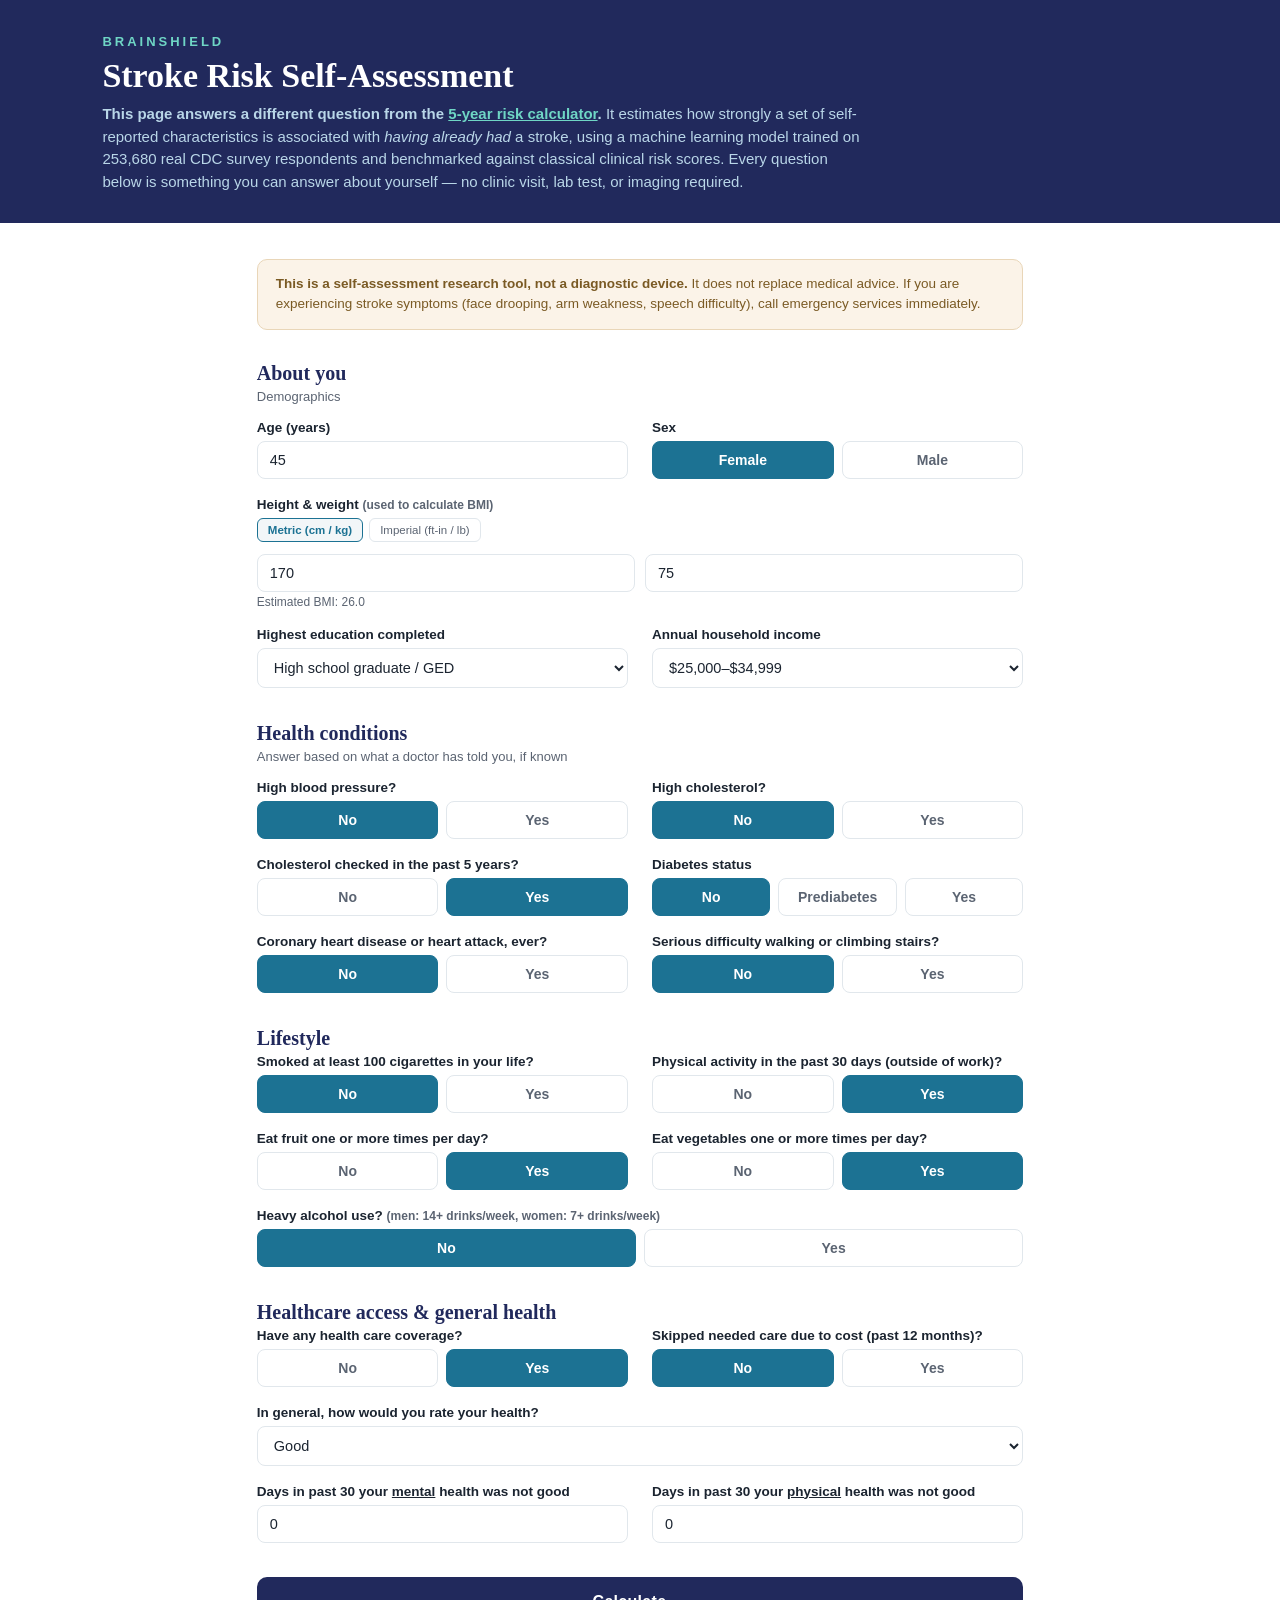
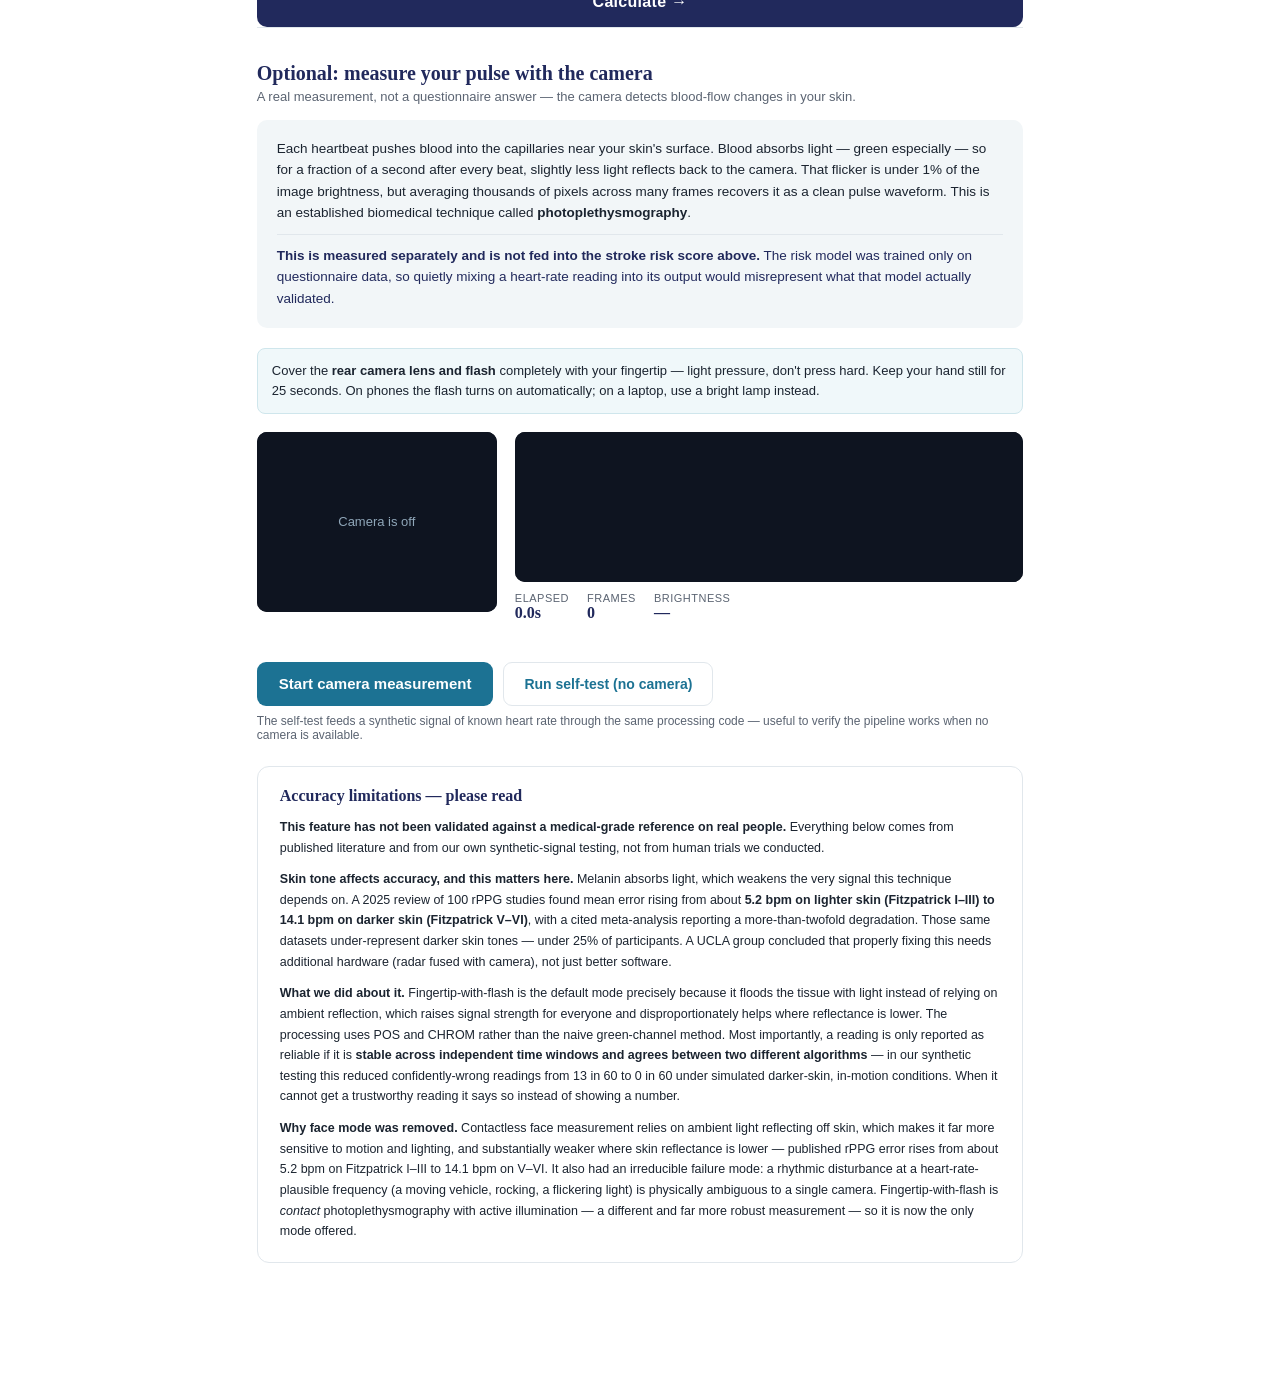
